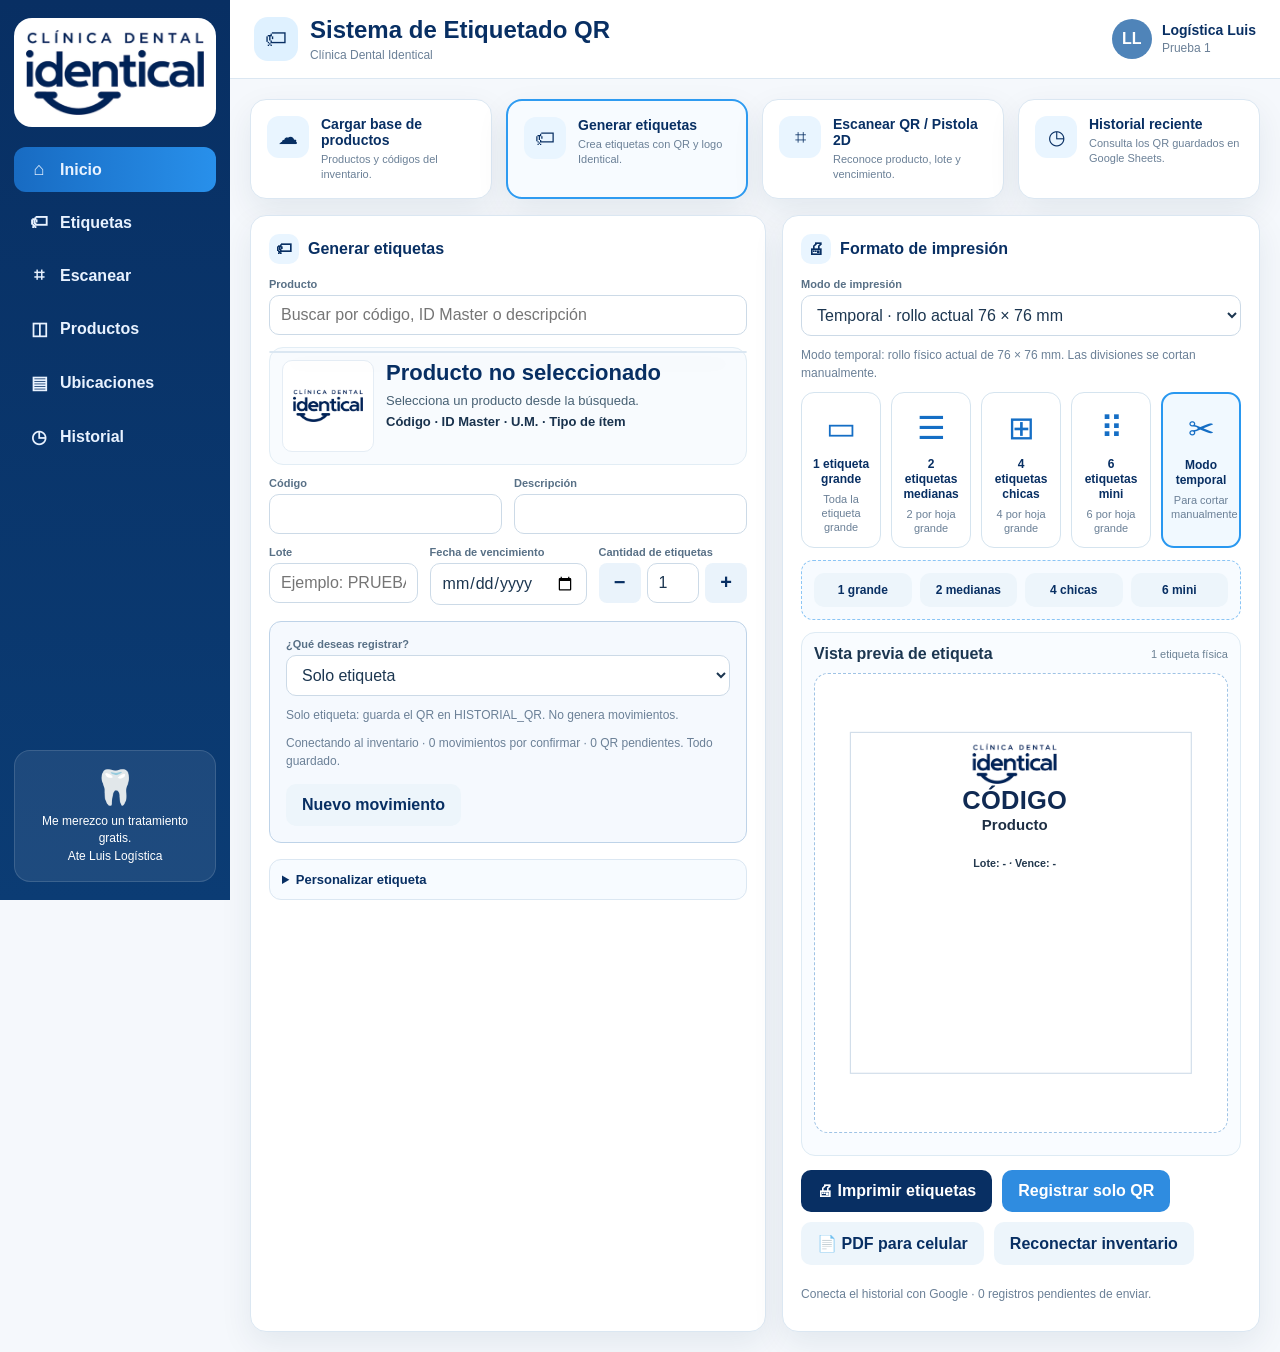
==== index.html @ 7197f7e7 "Corregir ubicaciones y revisar pendientes anteriores Ubicaciones permite 1, 2, 3, 4 o 5 divisiones h" ====
<!DOCTYPE html>
<html lang="es">
<head>
<meta charset="UTF-8">
<meta name="viewport" content="width=device-width, initial-scale=1.0">
<title>Identical | Sistema de Etiquetado QR</title>
<style>
.editor{margin-top:18px}.editor summary{font-size:14px}.editor .toggle{display:flex;align-items:center;gap:8px;margin:14px 0}.editor input[type=checkbox]{width:auto;flex:none}.field-row{padding:12px 0;border-bottom:1px solid #dae5ef}.field-row .field-name{display:flex;align-items:center;gap:8px;font-size:13px;font-weight:700}.field-row .config-fields{grid-template-columns:repeat(2,minmax(0,1fr));margin-top:8px}.field-row .field-buttons{display:flex;gap:8px;align-items:center;margin-top:8px}.field-row .btn{padding:8px 12px}.editor .template-row{display:grid;grid-template-columns:1fr 1fr;gap:8px;margin-top:12px}.editor-note{font-size:12px;line-height:1.5;color:var(--muted);margin:10px 0}.location-controls .config-fields{grid-template-columns:repeat(2,minmax(0,1fr))}.location-preview{overflow:auto;max-height:740px;display:flex;flex-direction:column;gap:18px;align-items:center;padding:16px;background:#f7fbff;border:1px dashed #a8cbe7;border-radius:12px}.location-frame{flex:none;position:relative}.location-frame>.location-sheet{position:absolute;transform-origin:top left;top:0;left:0}.location-total{font-size:13px;color:var(--navy);line-height:1.5}.location-nav{margin-bottom:14px}
@media(max-width:860px){.mobile-bottom{grid-template-columns:repeat(5,minmax(0,1fr))}.mobile-bottom button{font-size:11px;padding-left:2px;padding-right:2px}.location-preview{max-height:640px;padding:8px}.editor .template-row{grid-template-columns:1fr}.field-row .field-buttons{flex-wrap:wrap}}

</style>


<script>var QRCode;!function(){function a(a){this.mode=c.MODE_8BIT_BYTE,this.data=a,this.parsedData=[];for(var b=[],d=0,e=this.data.length;e>d;d++){var f=this.data.charCodeAt(d);f>65536?(b[0]=240|(1835008&f)>>>18,b[1]=128|(258048&f)>>>12,b[2]=128|(4032&f)>>>6,b[3]=128|63&f):f>2048?(b[0]=224|(61440&f)>>>12,b[1]=128|(4032&f)>>>6,b[2]=128|63&f):f>128?(b[0]=192|(1984&f)>>>6,b[1]=128|63&f):b[0]=f,this.parsedData=this.parsedData.concat(b)}this.parsedData.length!=this.data.length&&(this.parsedData.unshift(191),this.parsedData.unshift(187),this.parsedData.unshift(239))}function b(a,b){this.typeNumber=a,this.errorCorrectLevel=b,this.modules=null,this.moduleCount=0,this.dataCache=null,this.dataList=[]}function i(a,b){if(void 0==a.length)throw new Error(a.length+"/"+b);for(var c=0;c<a.length&&0==a[c];)c++;this.num=new Array(a.length-c+b);for(var d=0;d<a.length-c;d++)this.num[d]=a[d+c]}function j(a,b){this.totalCount=a,this.dataCount=b}function k(){this.buffer=[],this.length=0}function m(){return"undefined"!=typeof CanvasRenderingContext2D}function n(){var a=!1,b=navigator.userAgent;return/android/i.test(b)&&(a=!0,aMat=b.toString().match(/android ([0-9]\.[0-9])/i),aMat&&aMat[1]&&(a=parseFloat(aMat[1]))),a}function r(a,b){for(var c=1,e=s(a),f=0,g=l.length;g>=f;f++){var h=0;switch(b){case d.L:h=l[f][0];break;case d.M:h=l[f][1];break;case d.Q:h=l[f][2];break;case d.H:h=l[f][3]}if(h>=e)break;c++}if(c>l.length)throw new Error("Too long data");return c}function s(a){var b=encodeURI(a).toString().replace(/\%[0-9a-fA-F]{2}/g,"a");return b.length+(b.length!=a?3:0)}a.prototype={getLength:function(){return this.parsedData.length},write:function(a){for(var b=0,c=this.parsedData.length;c>b;b++)a.put(this.parsedData[b],8)}},b.prototype={addData:function(b){var c=new a(b);this.dataList.push(c),this.dataCache=null},isDark:function(a,b){if(0>a||this.moduleCount<=a||0>b||this.moduleCount<=b)throw new Error(a+","+b);return this.modules[a][b]},getModuleCount:function(){return this.moduleCount},make:function(){this.makeImpl(!1,this.getBestMaskPattern())},makeImpl:function(a,c){this.moduleCount=4*this.typeNumber+17,this.modules=new Array(this.moduleCount);for(var d=0;d<this.moduleCount;d++){this.modules[d]=new Array(this.moduleCount);for(var e=0;e<this.moduleCount;e++)this.modules[d][e]=null}this.setupPositionProbePattern(0,0),this.setupPositionProbePattern(this.moduleCount-7,0),this.setupPositionProbePattern(0,this.moduleCount-7),this.setupPositionAdjustPattern(),this.setupTimingPattern(),this.setupTypeInfo(a,c),this.typeNumber>=7&&this.setupTypeNumber(a),null==this.dataCache&&(this.dataCache=b.createData(this.typeNumber,this.errorCorrectLevel,this.dataList)),this.mapData(this.dataCache,c)},setupPositionProbePattern:function(a,b){for(var c=-1;7>=c;c++)if(!(-1>=a+c||this.moduleCount<=a+c))for(var d=-1;7>=d;d++)-1>=b+d||this.moduleCount<=b+d||(this.modules[a+c][b+d]=c>=0&&6>=c&&(0==d||6==d)||d>=0&&6>=d&&(0==c||6==c)||c>=2&&4>=c&&d>=2&&4>=d?!0:!1)},getBestMaskPattern:function(){for(var a=0,b=0,c=0;8>c;c++){this.makeImpl(!0,c);var d=f.getLostPoint(this);(0==c||a>d)&&(a=d,b=c)}return b},createMovieClip:function(a,b,c){var d=a.createEmptyMovieClip(b,c),e=1;this.make();for(var f=0;f<this.modules.length;f++)for(var g=f*e,h=0;h<this.modules[f].length;h++){var i=h*e,j=this.modules[f][h];j&&(d.beginFill(0,100),d.moveTo(i,g),d.lineTo(i+e,g),d.lineTo(i+e,g+e),d.lineTo(i,g+e),d.endFill())}return d},setupTimingPattern:function(){for(var a=8;a<this.moduleCount-8;a++)null==this.modules[a][6]&&(this.modules[a][6]=0==a%2);for(var b=8;b<this.moduleCount-8;b++)null==this.modules[6][b]&&(this.modules[6][b]=0==b%2)},setupPositionAdjustPattern:function(){for(var a=f.getPatternPosition(this.typeNumber),b=0;b<a.length;b++)for(var c=0;c<a.length;c++){var d=a[b],e=a[c];if(null==this.modules[d][e])for(var g=-2;2>=g;g++)for(var h=-2;2>=h;h++)this.modules[d+g][e+h]=-2==g||2==g||-2==h||2==h||0==g&&0==h?!0:!1}},setupTypeNumber:function(a){for(var b=f.getBCHTypeNumber(this.typeNumber),c=0;18>c;c++){var d=!a&&1==(1&b>>c);this.modules[Math.floor(c/3)][c%3+this.moduleCount-8-3]=d}for(var c=0;18>c;c++){var d=!a&&1==(1&b>>c);this.modules[c%3+this.moduleCount-8-3][Math.floor(c/3)]=d}},setupTypeInfo:function(a,b){for(var c=this.errorCorrectLevel<<3|b,d=f.getBCHTypeInfo(c),e=0;15>e;e++){var g=!a&&1==(1&d>>e);6>e?this.modules[e][8]=g:8>e?this.modules[e+1][8]=g:this.modules[this.moduleCount-15+e][8]=g}for(var e=0;15>e;e++){var g=!a&&1==(1&d>>e);8>e?this.modules[8][this.moduleCount-e-1]=g:9>e?this.modules[8][15-e-1+1]=g:this.modules[8][15-e-1]=g}this.modules[this.moduleCount-8][8]=!a},mapData:function(a,b){for(var c=-1,d=this.moduleCount-1,e=7,g=0,h=this.moduleCount-1;h>0;h-=2)for(6==h&&h--;;){for(var i=0;2>i;i++)if(null==this.modules[d][h-i]){var j=!1;g<a.length&&(j=1==(1&a[g]>>>e));var k=f.getMask(b,d,h-i);k&&(j=!j),this.modules[d][h-i]=j,e--,-1==e&&(g++,e=7)}if(d+=c,0>d||this.moduleCount<=d){d-=c,c=-c;break}}}},b.PAD0=236,b.PAD1=17,b.createData=function(a,c,d){for(var e=j.getRSBlocks(a,c),g=new k,h=0;h<d.length;h++){var i=d[h];g.put(i.mode,4),g.put(i.getLength(),f.getLengthInBits(i.mode,a)),i.write(g)}for(var l=0,h=0;h<e.length;h++)l+=e[h].dataCount;if(g.getLengthInBits()>8*l)throw new Error("code length overflow. ("+g.getLengthInBits()+">"+8*l+")");for(g.getLengthInBits()+4<=8*l&&g.put(0,4);0!=g.getLengthInBits()%8;)g.putBit(!1);for(;;){if(g.getLengthInBits()>=8*l)break;if(g.put(b.PAD0,8),g.getLengthInBits()>=8*l)break;g.put(b.PAD1,8)}return b.createBytes(g,e)},b.createBytes=function(a,b){for(var c=0,d=0,e=0,g=new Array(b.length),h=new Array(b.length),j=0;j<b.length;j++){var k=b[j].dataCount,l=b[j].totalCount-k;d=Math.max(d,k),e=Math.max(e,l),g[j]=new Array(k);for(var m=0;m<g[j].length;m++)g[j][m]=255&a.buffer[m+c];c+=k;var n=f.getErrorCorrectPolynomial(l),o=new i(g[j],n.getLength()-1),p=o.mod(n);h[j]=new Array(n.getLength()-1);for(var m=0;m<h[j].length;m++){var q=m+p.getLength()-h[j].length;h[j][m]=q>=0?p.get(q):0}}for(var r=0,m=0;m<b.length;m++)r+=b[m].totalCount;for(var s=new Array(r),t=0,m=0;d>m;m++)for(var j=0;j<b.length;j++)m<g[j].length&&(s[t++]=g[j][m]);for(var m=0;e>m;m++)for(var j=0;j<b.length;j++)m<h[j].length&&(s[t++]=h[j][m]);return s};for(var c={MODE_NUMBER:1,MODE_ALPHA_NUM:2,MODE_8BIT_BYTE:4,MODE_KANJI:8},d={L:1,M:0,Q:3,H:2},e={PATTERN000:0,PATTERN001:1,PATTERN010:2,PATTERN011:3,PATTERN100:4,PATTERN101:5,PATTERN110:6,PATTERN111:7},f={PATTERN_POSITION_TABLE:[[],[6,18],[6,22],[6,26],[6,30],[6,34],[6,22,38],[6,24,42],[6,26,46],[6,28,50],[6,30,54],[6,32,58],[6,34,62],[6,26,46,66],[6,26,48,70],[6,26,50,74],[6,30,54,78],[6,30,56,82],[6,30,58,86],[6,34,62,90],[6,28,50,72,94],[6,26,50,74,98],[6,30,54,78,102],[6,28,54,80,106],[6,32,58,84,110],[6,30,58,86,114],[6,34,62,90,118],[6,26,50,74,98,122],[6,30,54,78,102,126],[6,26,52,78,104,130],[6,30,56,82,108,134],[6,34,60,86,112,138],[6,30,58,86,114,142],[6,34,62,90,118,146],[6,30,54,78,102,126,150],[6,24,50,76,102,128,154],[6,28,54,80,106,132,158],[6,32,58,84,110,136,162],[6,26,54,82,110,138,166],[6,30,58,86,114,142,170]],G15:1335,G18:7973,G15_MASK:21522,getBCHTypeInfo:function(a){for(var b=a<<10;f.getBCHDigit(b)-f.getBCHDigit(f.G15)>=0;)b^=f.G15<<f.getBCHDigit(b)-f.getBCHDigit(f.G15);return(a<<10|b)^f.G15_MASK},getBCHTypeNumber:function(a){for(var b=a<<12;f.getBCHDigit(b)-f.getBCHDigit(f.G18)>=0;)b^=f.G18<<f.getBCHDigit(b)-f.getBCHDigit(f.G18);return a<<12|b},getBCHDigit:function(a){for(var b=0;0!=a;)b++,a>>>=1;return b},getPatternPosition:function(a){return f.PATTERN_POSITION_TABLE[a-1]},getMask:function(a,b,c){switch(a){case e.PATTERN000:return 0==(b+c)%2;case e.PATTERN001:return 0==b%2;case e.PATTERN010:return 0==c%3;case e.PATTERN011:return 0==(b+c)%3;case e.PATTERN100:return 0==(Math.floor(b/2)+Math.floor(c/3))%2;case e.PATTERN101:return 0==b*c%2+b*c%3;case e.PATTERN110:return 0==(b*c%2+b*c%3)%2;case e.PATTERN111:return 0==(b*c%3+(b+c)%2)%2;default:throw new Error("bad maskPattern:"+a)}},getErrorCorrectPolynomial:function(a){for(var b=new i([1],0),c=0;a>c;c++)b=b.multiply(new i([1,g.gexp(c)],0));return b},getLengthInBits:function(a,b){if(b>=1&&10>b)switch(a){case c.MODE_NUMBER:return 10;case c.MODE_ALPHA_NUM:return 9;case c.MODE_8BIT_BYTE:return 8;case c.MODE_KANJI:return 8;default:throw new Error("mode:"+a)}else if(27>b)switch(a){case c.MODE_NUMBER:return 12;case c.MODE_ALPHA_NUM:return 11;case c.MODE_8BIT_BYTE:return 16;case c.MODE_KANJI:return 10;default:throw new Error("mode:"+a)}else{if(!(41>b))throw new Error("type:"+b);switch(a){case c.MODE_NUMBER:return 14;case c.MODE_ALPHA_NUM:return 13;case c.MODE_8BIT_BYTE:return 16;case c.MODE_KANJI:return 12;default:throw new Error("mode:"+a)}}},getLostPoint:function(a){for(var b=a.getModuleCount(),c=0,d=0;b>d;d++)for(var e=0;b>e;e++){for(var f=0,g=a.isDark(d,e),h=-1;1>=h;h++)if(!(0>d+h||d+h>=b))for(var i=-1;1>=i;i++)0>e+i||e+i>=b||(0!=h||0!=i)&&g==a.isDark(d+h,e+i)&&f++;f>5&&(c+=3+f-5)}for(var d=0;b-1>d;d++)for(var e=0;b-1>e;e++){var j=0;a.isDark(d,e)&&j++,a.isDark(d+1,e)&&j++,a.isDark(d,e+1)&&j++,a.isDark(d+1,e+1)&&j++,(0==j||4==j)&&(c+=3)}for(var d=0;b>d;d++)for(var e=0;b-6>e;e++)a.isDark(d,e)&&!a.isDark(d,e+1)&&a.isDark(d,e+2)&&a.isDark(d,e+3)&&a.isDark(d,e+4)&&!a.isDark(d,e+5)&&a.isDark(d,e+6)&&(c+=40);for(var e=0;b>e;e++)for(var d=0;b-6>d;d++)a.isDark(d,e)&&!a.isDark(d+1,e)&&a.isDark(d+2,e)&&a.isDark(d+3,e)&&a.isDark(d+4,e)&&!a.isDark(d+5,e)&&a.isDark(d+6,e)&&(c+=40);for(var k=0,e=0;b>e;e++)for(var d=0;b>d;d++)a.isDark(d,e)&&k++;var l=Math.abs(100*k/b/b-50)/5;return c+=10*l}},g={glog:function(a){if(1>a)throw new Error("glog("+a+")");return g.LOG_TABLE[a]},gexp:function(a){for(;0>a;)a+=255;for(;a>=256;)a-=255;return g.EXP_TABLE[a]},EXP_TABLE:new Array(256),LOG_TABLE:new Array(256)},h=0;8>h;h++)g.EXP_TABLE[h]=1<<h;for(var h=8;256>h;h++)g.EXP_TABLE[h]=g.EXP_TABLE[h-4]^g.EXP_TABLE[h-5]^g.EXP_TABLE[h-6]^g.EXP_TABLE[h-8];for(var h=0;255>h;h++)g.LOG_TABLE[g.EXP_TABLE[h]]=h;i.prototype={get:function(a){return this.num[a]},getLength:function(){return this.num.length},multiply:function(a){for(var b=new Array(this.getLength()+a.getLength()-1),c=0;c<this.getLength();c++)for(var d=0;d<a.getLength();d++)b[c+d]^=g.gexp(g.glog(this.get(c))+g.glog(a.get(d)));return new i(b,0)},mod:function(a){if(this.getLength()-a.getLength()<0)return this;for(var b=g.glog(this.get(0))-g.glog(a.get(0)),c=new Array(this.getLength()),d=0;d<this.getLength();d++)c[d]=this.get(d);for(var d=0;d<a.getLength();d++)c[d]^=g.gexp(g.glog(a.get(d))+b);return new i(c,0).mod(a)}},j.RS_BLOCK_TABLE=[[1,26,19],[1,26,16],[1,26,13],[1,26,9],[1,44,34],[1,44,28],[1,44,22],[1,44,16],[1,70,55],[1,70,44],[2,35,17],[2,35,13],[1,100,80],[2,50,32],[2,50,24],[4,25,9],[1,134,108],[2,67,43],[2,33,15,2,34,16],[2,33,11,2,34,12],[2,86,68],[4,43,27],[4,43,19],[4,43,15],[2,98,78],[4,49,31],[2,32,14,4,33,15],[4,39,13,1,40,14],[2,121,97],[2,60,38,2,61,39],[4,40,18,2,41,19],[4,40,14,2,41,15],[2,146,116],[3,58,36,2,59,37],[4,36,16,4,37,17],[4,36,12,4,37,13],[2,86,68,2,87,69],[4,69,43,1,70,44],[6,43,19,2,44,20],[6,43,15,2,44,16],[4,101,81],[1,80,50,4,81,51],[4,50,22,4,51,23],[3,36,12,8,37,13],[2,116,92,2,117,93],[6,58,36,2,59,37],[4,46,20,6,47,21],[7,42,14,4,43,15],[4,133,107],[8,59,37,1,60,38],[8,44,20,4,45,21],[12,33,11,4,34,12],[3,145,115,1,146,116],[4,64,40,5,65,41],[11,36,16,5,37,17],[11,36,12,5,37,13],[5,109,87,1,110,88],[5,65,41,5,66,42],[5,54,24,7,55,25],[11,36,12],[5,122,98,1,123,99],[7,73,45,3,74,46],[15,43,19,2,44,20],[3,45,15,13,46,16],[1,135,107,5,136,108],[10,74,46,1,75,47],[1,50,22,15,51,23],[2,42,14,17,43,15],[5,150,120,1,151,121],[9,69,43,4,70,44],[17,50,22,1,51,23],[2,42,14,19,43,15],[3,141,113,4,142,114],[3,70,44,11,71,45],[17,47,21,4,48,22],[9,39,13,16,40,14],[3,135,107,5,136,108],[3,67,41,13,68,42],[15,54,24,5,55,25],[15,43,15,10,44,16],[4,144,116,4,145,117],[17,68,42],[17,50,22,6,51,23],[19,46,16,6,47,17],[2,139,111,7,140,112],[17,74,46],[7,54,24,16,55,25],[34,37,13],[4,151,121,5,152,122],[4,75,47,14,76,48],[11,54,24,14,55,25],[16,45,15,14,46,16],[6,147,117,4,148,118],[6,73,45,14,74,46],[11,54,24,16,55,25],[30,46,16,2,47,17],[8,132,106,4,133,107],[8,75,47,13,76,48],[7,54,24,22,55,25],[22,45,15,13,46,16],[10,142,114,2,143,115],[19,74,46,4,75,47],[28,50,22,6,51,23],[33,46,16,4,47,17],[8,152,122,4,153,123],[22,73,45,3,74,46],[8,53,23,26,54,24],[12,45,15,28,46,16],[3,147,117,10,148,118],[3,73,45,23,74,46],[4,54,24,31,55,25],[11,45,15,31,46,16],[7,146,116,7,147,117],[21,73,45,7,74,46],[1,53,23,37,54,24],[19,45,15,26,46,16],[5,145,115,10,146,116],[19,75,47,10,76,48],[15,54,24,25,55,25],[23,45,15,25,46,16],[13,145,115,3,146,116],[2,74,46,29,75,47],[42,54,24,1,55,25],[23,45,15,28,46,16],[17,145,115],[10,74,46,23,75,47],[10,54,24,35,55,25],[19,45,15,35,46,16],[17,145,115,1,146,116],[14,74,46,21,75,47],[29,54,24,19,55,25],[11,45,15,46,46,16],[13,145,115,6,146,116],[14,74,46,23,75,47],[44,54,24,7,55,25],[59,46,16,1,47,17],[12,151,121,7,152,122],[12,75,47,26,76,48],[39,54,24,14,55,25],[22,45,15,41,46,16],[6,151,121,14,152,122],[6,75,47,34,76,48],[46,54,24,10,55,25],[2,45,15,64,46,16],[17,152,122,4,153,123],[29,74,46,14,75,47],[49,54,24,10,55,25],[24,45,15,46,46,16],[4,152,122,18,153,123],[13,74,46,32,75,47],[48,54,24,14,55,25],[42,45,15,32,46,16],[20,147,117,4,148,118],[40,75,47,7,76,48],[43,54,24,22,55,25],[10,45,15,67,46,16],[19,148,118,6,149,119],[18,75,47,31,76,48],[34,54,24,34,55,25],[20,45,15,61,46,16]],j.getRSBlocks=function(a,b){var c=j.getRsBlockTable(a,b);if(void 0==c)throw new Error("bad rs block @ typeNumber:"+a+"/errorCorrectLevel:"+b);for(var d=c.length/3,e=[],f=0;d>f;f++)for(var g=c[3*f+0],h=c[3*f+1],i=c[3*f+2],k=0;g>k;k++)e.push(new j(h,i));return e},j.getRsBlockTable=function(a,b){switch(b){case d.L:return j.RS_BLOCK_TABLE[4*(a-1)+0];case d.M:return j.RS_BLOCK_TABLE[4*(a-1)+1];case d.Q:return j.RS_BLOCK_TABLE[4*(a-1)+2];case d.H:return j.RS_BLOCK_TABLE[4*(a-1)+3];default:return void 0}},k.prototype={get:function(a){var b=Math.floor(a/8);return 1==(1&this.buffer[b]>>>7-a%8)},put:function(a,b){for(var c=0;b>c;c++)this.putBit(1==(1&a>>>b-c-1))},getLengthInBits:function(){return this.length},putBit:function(a){var b=Math.floor(this.length/8);this.buffer.length<=b&&this.buffer.push(0),a&&(this.buffer[b]|=128>>>this.length%8),this.length++}};var l=[[17,14,11,7],[32,26,20,14],[53,42,32,24],[78,62,46,34],[106,84,60,44],[134,106,74,58],[154,122,86,64],[192,152,108,84],[230,180,130,98],[271,213,151,119],[321,251,177,137],[367,287,203,155],[425,331,241,177],[458,362,258,194],[520,412,292,220],[586,450,322,250],[644,504,364,280],[718,560,394,310],[792,624,442,338],[858,666,482,382],[929,711,509,403],[1003,779,565,439],[1091,857,611,461],[1171,911,661,511],[1273,997,715,535],[1367,1059,751,593],[1465,1125,805,625],[1528,1190,868,658],[1628,1264,908,698],[1732,1370,982,742],[1840,1452,1030,790],[1952,1538,1112,842],[2068,1628,1168,898],[2188,1722,1228,958],[2303,1809,1283,983],[2431,1911,1351,1051],[2563,1989,1423,1093],[2699,2099,1499,1139],[2809,2213,1579,1219],[2953,2331,1663,1273]],o=function(){var a=function(a,b){this._el=a,this._htOption=b};return a.prototype.draw=function(a){function g(a,b){var c=document.createElementNS("http://www.w3.org/2000/svg",a);for(var d in b)b.hasOwnProperty(d)&&c.setAttribute(d,b[d]);return c}var b=this._htOption,c=this._el,d=a.getModuleCount();Math.floor(b.width/d),Math.floor(b.height/d),this.clear();var h=g("svg",{viewBox:"0 0 "+String(d)+" "+String(d),width:"100%",height:"100%",fill:b.colorLight});h.setAttributeNS("http://www.w3.org/2000/xmlns/","xmlns:xlink","http://www.w3.org/1999/xlink"),c.appendChild(h),h.appendChild(g("rect",{fill:b.colorDark,width:"1",height:"1",id:"template"}));for(var i=0;d>i;i++)for(var j=0;d>j;j++)if(a.isDark(i,j)){var k=g("use",{x:String(i),y:String(j)});k.setAttributeNS("http://www.w3.org/1999/xlink","href","#template"),h.appendChild(k)}},a.prototype.clear=function(){for(;this._el.hasChildNodes();)this._el.removeChild(this._el.lastChild)},a}(),p="svg"===document.documentElement.tagName.toLowerCase(),q=p?o:m()?function(){function a(){this._elImage.src=this._elCanvas.toDataURL("image/png"),this._elImage.style.display="block",this._elCanvas.style.display="none"}function d(a,b){var c=this;if(c._fFail=b,c._fSuccess=a,null===c._bSupportDataURI){var d=document.createElement("img"),e=function(){c._bSupportDataURI=!1,c._fFail&&_fFail.call(c)},f=function(){c._bSupportDataURI=!0,c._fSuccess&&c._fSuccess.call(c)};return d.onabort=e,d.onerror=e,d.onload=f,d.src="[data-uri]",void 0}c._bSupportDataURI===!0&&c._fSuccess?c._fSuccess.call(c):c._bSupportDataURI===!1&&c._fFail&&c._fFail.call(c)}if(this._android&&this._android<=2.1){var b=1/window.devicePixelRatio,c=CanvasRenderingContext2D.prototype.drawImage;CanvasRenderingContext2D.prototype.drawImage=function(a,d,e,f,g,h,i,j){if("nodeName"in a&&/img/i.test(a.nodeName))for(var l=arguments.length-1;l>=1;l--)arguments[l]=arguments[l]*b;else"undefined"==typeof j&&(arguments[1]*=b,arguments[2]*=b,arguments[3]*=b,arguments[4]*=b);c.apply(this,arguments)}}var e=function(a,b){this._bIsPainted=!1,this._android=n(),this._htOption=b,this._elCanvas=document.createElement("canvas"),this._elCanvas.width=b.width,this._elCanvas.height=b.height,a.appendChild(this._elCanvas),this._el=a,this._oContext=this._elCanvas.getContext("2d"),this._bIsPainted=!1,this._elImage=document.createElement("img"),this._elImage.style.display="none",this._el.appendChild(this._elImage),this._bSupportDataURI=null};return e.prototype.draw=function(a){var b=this._elImage,c=this._oContext,d=this._htOption,e=a.getModuleCount(),f=d.width/e,g=d.height/e,h=Math.round(f),i=Math.round(g);b.style.display="none",this.clear();for(var j=0;e>j;j++)for(var k=0;e>k;k++){var l=a.isDark(j,k),m=k*f,n=j*g;c.strokeStyle=l?d.colorDark:d.colorLight,c.lineWidth=1,c.fillStyle=l?d.colorDark:d.colorLight,c.fillRect(m,n,f,g),c.strokeRect(Math.floor(m)+.5,Math.floor(n)+.5,h,i),c.strokeRect(Math.ceil(m)-.5,Math.ceil(n)-.5,h,i)}this._bIsPainted=!0},e.prototype.makeImage=function(){this._bIsPainted&&d.call(this,a)},e.prototype.isPainted=function(){return this._bIsPainted},e.prototype.clear=function(){this._oContext.clearRect(0,0,this._elCanvas.width,this._elCanvas.height),this._bIsPainted=!1},e.prototype.round=function(a){return a?Math.floor(1e3*a)/1e3:a},e}():function(){var a=function(a,b){this._el=a,this._htOption=b};return a.prototype.draw=function(a){for(var b=this._htOption,c=this._el,d=a.getModuleCount(),e=Math.floor(b.width/d),f=Math.floor(b.height/d),g=['<table style="border:0;border-collapse:collapse;">'],h=0;d>h;h++){g.push("<tr>");for(var i=0;d>i;i++)g.push('<td style="border:0;border-collapse:collapse;padding:0;margin:0;width:'+e+"px;height:"+f+"px;background-color:"+(a.isDark(h,i)?b.colorDark:b.colorLight)+';"></td>');g.push("</tr>")}g.push("</table>"),c.innerHTML=g.join("");var j=c.childNodes[0],k=(b.width-j.offsetWidth)/2,l=(b.height-j.offsetHeight)/2;k>0&&l>0&&(j.style.margin=l+"px "+k+"px")},a.prototype.clear=function(){this._el.innerHTML=""},a}();QRCode=function(a,b){if(this._htOption={width:256,height:256,typeNumber:4,colorDark:"#000000",colorLight:"#ffffff",correctLevel:d.H},"string"==typeof b&&(b={text:b}),b)for(var c in b)this._htOption[c]=b[c];"string"==typeof a&&(a=document.getElementById(a)),this._android=n(),this._el=a,this._oQRCode=null,this._oDrawing=new q(this._el,this._htOption),this._htOption.text&&this.makeCode(this._htOption.text)},QRCode.prototype.makeCode=function(a){this._oQRCode=new b(r(a,this._htOption.correctLevel),this._htOption.correctLevel),this._oQRCode.addData(a),this._oQRCode.make(),this._el.title=a,this._oDrawing.draw(this._oQRCode),this.makeImage()},QRCode.prototype.makeImage=function(){"function"==typeof this._oDrawing.makeImage&&(!this._android||this._android>=3)&&this._oDrawing.makeImage()},QRCode.prototype.clear=function(){this._oDrawing.clear()},QRCode.CorrectLevel=d}();</script>
<script>var __Html5QrcodeLibrary__;(()=>{var t={449:function(t,e,r){!function(t){"use strict";function e(t){return null==t}var n=Object.setPrototypeOf||{__proto__:[]}instanceof Array&&function(t,e){t.__proto__=e}||function(t,e){for(var r in e)e.hasOwnProperty(r)&&(t[r]=e[r])};var i,o=function(t){function e(e){var r,n,i,o=this.constructor,s=t.call(this,e)||this;return Object.defineProperty(s,"name",{value:o.name,enumerable:!1}),r=s,n=o.prototype,(i=Object.setPrototypeOf)?i(r,n):r.__proto__=n,function(t,e){void 0===e&&(e=t.constructor);var r=Error.captureStackTrace;r&&r(t,e)}(s),s}return function(t,e){function r(){this.constructor=t}n(t,e),t.prototype=null===e?Object.create(e):(r.prototype=e.prototype,new r)}(e,t),e}(Error);class s extends o{constructor(t=undefined){super(t),this.message=t}getKind(){return this.constructor.kind}}s.kind="Exception";class a extends s{}a.kind="ArgumentException";class c extends s{}c.kind="IllegalArgumentException";class l{constructor(t){if(this.binarizer=t,null===t)throw new c("Binarizer must be non-null.")}getWidth(){return this.binarizer.getWidth()}getHeight(){return this.binarizer.getHeight()}getBlackRow(t,e){return this.binarizer.getBlackRow(t,e)}getBlackMatrix(){return null!==this.matrix&&void 0!==this.matrix||(this.matrix=this.binarizer.getBlackMatrix()),this.matrix}isCropSupported(){return this.binarizer.getLuminanceSource().isCropSupported()}crop(t,e,r,n){const i=this.binarizer.getLuminanceSource().crop(t,e,r,n);return new l(this.binarizer.createBinarizer(i))}isRotateSupported(){return this.binarizer.getLuminanceSource().isRotateSupported()}rotateCounterClockwise(){const t=this.binarizer.getLuminanceSource().rotateCounterClockwise();return new l(this.binarizer.createBinarizer(t))}rotateCounterClockwise45(){const t=this.binarizer.getLuminanceSource().rotateCounterClockwise45();return new l(this.binarizer.createBinarizer(t))}toString(){try{return this.getBlackMatrix().toString()}catch(t){return""}}}class h extends s{static getChecksumInstance(){return new h}}h.kind="ChecksumException";class u{constructor(t){this.source=t}getLuminanceSource(){return this.source}getWidth(){return this.source.getWidth()}getHeight(){return this.source.getHeight()}}class d{static arraycopy(t,e,r,n,i){for(;i--;)r[n++]=t[e++]}static currentTimeMillis(){return Date.now()}}class f extends s{}f.kind="IndexOutOfBoundsException";class g extends f{constructor(t=undefined,e=undefined){super(e),this.index=t,this.message=e}}g.kind="ArrayIndexOutOfBoundsException";class w{static fill(t,e){for(let r=0,n=t.length;r<n;r++)t[r]=e}static fillWithin(t,e,r,n){w.rangeCheck(t.length,e,r);for(let i=e;i<r;i++)t[i]=n}static rangeCheck(t,e,r){if(e>r)throw new c("fromIndex("+e+") > toIndex("+r+")");if(e<0)throw new g(e);if(r>t)throw new g(r)}static asList(...t){return t}static create(t,e,r){return Array.from({length:t}).map((t=>Array.from({length:e}).fill(r)))}static createInt32Array(t,e,r){return Array.from({length:t}).map((t=>Int32Array.from({length:e}).fill(r)))}static equals(t,e){if(!t)return!1;if(!e)return!1;if(!t.length)return!1;if(!e.length)return!1;if(t.length!==e.length)return!1;for(let r=0,n=t.length;r<n;r++)if(t[r]!==e[r])return!1;return!0}static hashCode(t){if(null===t)return 0;let e=1;for(const r of t)e=31*e+r;return e}static fillUint8Array(t,e){for(let r=0;r!==t.length;r++)t[r]=e}static copyOf(t,e){return t.slice(0,e)}static copyOfUint8Array(t,e){if(t.length<=e){const r=new Uint8Array(e);return r.set(t),r}return t.slice(0,e)}static copyOfRange(t,e,r){const n=r-e,i=new Int32Array(n);return d.arraycopy(t,e,i,0,n),i}static binarySearch(t,e,r){void 0===r&&(r=w.numberComparator);let n=0,i=t.length-1;for(;n<=i;){const o=i+n>>1,s=r(e,t[o]);if(s>0)n=o+1;else{if(!(s<0))return o;i=o-1}}return-n-1}static numberComparator(t,e){return t-e}}class m{static numberOfTrailingZeros(t){let e;if(0===t)return 32;let r=31;return e=t<<16,0!==e&&(r-=16,t=e),e=t<<8,0!==e&&(r-=8,t=e),e=t<<4,0!==e&&(r-=4,t=e),e=t<<2,0!==e&&(r-=2,t=e),r-(t<<1>>>31)}static numberOfLeadingZeros(t){if(0===t)return 32;let e=1;return t>>>16==0&&(e+=16,t<<=16),t>>>24==0&&(e+=8,t<<=8),t>>>28==0&&(e+=4,t<<=4),t>>>30==0&&(e+=2,t<<=2),e-=t>>>31,e}static toHexString(t){return t.toString(16)}static toBinaryString(t){return String(parseInt(String(t),2))}static bitCount(t){return t=(t=(858993459&(t-=t>>>1&1431655765))+(t>>>2&858993459))+(t>>>4)&252645135,63&(t+=t>>>8)+(t>>>16)}static truncDivision(t,e){return Math.trunc(t/e)}static parseInt(t,e=undefined){return parseInt(t,e)}}m.MIN_VALUE_32_BITS=-2147483648,m.MAX_VALUE=Number.MAX_SAFE_INTEGER;class p{constructor(t,e){void 0===t?(this.size=0,this.bits=new Int32Array(1)):(this.size=t,this.bits=null==e?p.makeArray(t):e)}getSize(){return this.size}getSizeInBytes(){return Math.floor((this.size+7)/8)}ensureCapacity(t){if(t>32*this.bits.length){const e=p.makeArray(t);d.arraycopy(this.bits,0,e,0,this.bits.length),this.bits=e}}get(t){return 0!=(this.bits[Math.floor(t/32)]&1<<(31&t))}set(t){this.bits[Math.floor(t/32)]|=1<<(31&t)}flip(t){this.bits[Math.floor(t/32)]^=1<<(31&t)}getNextSet(t){const e=this.size;if(t>=e)return e;const r=this.bits;let n=Math.floor(t/32),i=r[n];i&=~((1<<(31&t))-1);const o=r.length;for(;0===i;){if(++n===o)return e;i=r[n]}const s=32*n+m.numberOfTrailingZeros(i);return s>e?e:s}getNextUnset(t){const e=this.size;if(t>=e)return e;const r=this.bits;let n=Math.floor(t/32),i=~r[n];i&=~((1<<(31&t))-1);const o=r.length;for(;0===i;){if(++n===o)return e;i=~r[n]}const s=32*n+m.numberOfTrailingZeros(i);return s>e?e:s}setBulk(t,e){this.bits[Math.floor(t/32)]=e}setRange(t,e){if(e<t||t<0||e>this.size)throw new c;if(e===t)return;e--;const r=Math.floor(t/32),n=Math.floor(e/32),i=this.bits;for(let o=r;o<=n;o++){const s=(2<<(o<n?31:31&e))-(1<<(o>r?0:31&t));i[o]|=s}}clear(){const t=this.bits.length,e=this.bits;for(let r=0;r<t;r++)e[r]=0}isRange(t,e,r){if(e<t||t<0||e>this.size)throw new c;if(e===t)return!0;e--;const n=Math.floor(t/32),i=Math.floor(e/32),o=this.bits;for(let s=n;s<=i;s++){const a=(2<<(s<i?31:31&e))-(1<<(s>n?0:31&t))&4294967295;if((o[s]&a)!==(r?a:0))return!1}return!0}appendBit(t){this.ensureCapacity(this.size+1),t&&(this.bits[Math.floor(this.size/32)]|=1<<(31&this.size)),this.size++}appendBits(t,e){if(e<0||e>32)throw new c("Num bits must be between 0 and 32");this.ensureCapacity(this.size+e);for(let r=e;r>0;r--)this.appendBit(1==(t>>r-1&1))}appendBitArray(t){const e=t.size;this.ensureCapacity(this.size+e);for(let r=0;r<e;r++)this.appendBit(t.get(r))}xor(t){if(this.size!==t.size)throw new c("Sizes don't match");const e=this.bits;for(let r=0,n=e.length;r<n;r++)e[r]^=t.bits[r]}toBytes(t,e,r,n){for(let i=0;i<n;i++){let n=0;for(let e=0;e<8;e++)this.get(t)&&(n|=1<<7-e),t++;e[r+i]=n}}getBitArray(){return this.bits}reverse(){const t=new Int32Array(this.bits.length),e=Math.floor((this.size-1)/32),r=e+1,n=this.bits;for(let i=0;i<r;i++){let r=n[i];r=r>>1&1431655765|(1431655765&r)<<1,r=r>>2&858993459|(858993459&r)<<2,r=r>>4&252645135|(252645135&r)<<4,r=r>>8&16711935|(16711935&r)<<8,r=r>>16&65535|(65535&r)<<16,t[e-i]=r}if(this.size!==32*r){const e=32*r-this.size;let n=t[0]>>>e;for(let i=1;i<r;i++){const r=t[i];n|=r<<32-e,t[i-1]=n,n=r>>>e}t[r-1]=n}this.bits=t}static makeArray(t){return new Int32Array(Math.floor((t+31)/32))}equals(t){if(!(t instanceof p))return!1;const e=t;return this.size===e.size&&w.equals(this.bits,e.bits)}hashCode(){return 31*this.size+w.hashCode(this.bits)}toString(){let t="";for(let e=0,r=this.size;e<r;e++)0==(7&e)&&(t+=" "),t+=this.get(e)?"X":".";return t}clone(){return new p(this.size,this.bits.slice())}}!function(t){t[t.OTHER=0]="OTHER",t[t.PURE_BARCODE=1]="PURE_BARCODE",t[t.POSSIBLE_FORMATS=2]="POSSIBLE_FORMATS",t[t.TRY_HARDER=3]="TRY_HARDER",t[t.CHARACTER_SET=4]="CHARACTER_SET",t[t.ALLOWED_LENGTHS=5]="ALLOWED_LENGTHS",t[t.ASSUME_CODE_39_CHECK_DIGIT=6]="ASSUME_CODE_39_CHECK_DIGIT",t[t.ASSUME_GS1=7]="ASSUME_GS1",t[t.RETURN_CODABAR_START_END=8]="RETURN_CODABAR_START_END",t[t.NEED_RESULT_POINT_CALLBACK=9]="NEED_RESULT_POINT_CALLBACK",t[t.ALLOWED_EAN_EXTENSIONS=10]="ALLOWED_EAN_EXTENSIONS"}(i||(i={}));var A,C=i;class E extends s{static getFormatInstance(){return new E}}E.kind="FormatException",function(t){t[t.Cp437=0]="Cp437",t[t.ISO8859_1=1]="ISO8859_1",t[t.ISO8859_2=2]="ISO8859_2",t[t.ISO8859_3=3]="ISO8859_3",t[t.ISO8859_4=4]="ISO8859_4",t[t.ISO8859_5=5]="ISO8859_5",t[t.ISO8859_6=6]="ISO8859_6",t[t.ISO8859_7=7]="ISO8859_7",t[t.ISO8859_8=8]="ISO8859_8",t[t.ISO8859_9=9]="ISO8859_9",t[t.ISO8859_10=10]="ISO8859_10",t[t.ISO8859_11=11]="ISO8859_11",t[t.ISO8859_13=12]="ISO8859_13",t[t.ISO8859_14=13]="ISO8859_14",t[t.ISO8859_15=14]="ISO8859_15",t[t.ISO8859_16=15]="ISO8859_16",t[t.SJIS=16]="SJIS",t[t.Cp1250=17]="Cp1250",t[t.Cp1251=18]="Cp1251",t[t.Cp1252=19]="Cp1252",t[t.Cp1256=20]="Cp1256",t[t.UnicodeBigUnmarked=21]="UnicodeBigUnmarked",t[t.UTF8=22]="UTF8",t[t.ASCII=23]="ASCII",t[t.Big5=24]="Big5",t[t.GB18030=25]="GB18030",t[t.EUC_KR=26]="EUC_KR"}(A||(A={}));class I{constructor(t,e,r,...n){this.valueIdentifier=t,this.name=r,this.values="number"==typeof e?Int32Array.from([e]):e,this.otherEncodingNames=n,I.VALUE_IDENTIFIER_TO_ECI.set(t,this),I.NAME_TO_ECI.set(r,this);const i=this.values;for(let t=0,e=i.length;t!==e;t++){const e=i[t];I.VALUES_TO_ECI.set(e,this)}for(const t of n)I.NAME_TO_ECI.set(t,this)}getValueIdentifier(){return this.valueIdentifier}getName(){return this.name}getValue(){return this.values[0]}static getCharacterSetECIByValue(t){if(t<0||t>=900)throw new E("incorect value");const e=I.VALUES_TO_ECI.get(t);if(void 0===e)throw new E("incorect value");return e}static getCharacterSetECIByName(t){const e=I.NAME_TO_ECI.get(t);if(void 0===e)throw new E("incorect value");return e}equals(t){if(!(t instanceof I))return!1;const e=t;return this.getName()===e.getName()}}I.VALUE_IDENTIFIER_TO_ECI=new Map,I.VALUES_TO_ECI=new Map,I.NAME_TO_ECI=new Map,I.Cp437=new I(A.Cp437,Int32Array.from([0,2]),"Cp437"),I.ISO8859_1=new I(A.ISO8859_1,Int32Array.from([1,3]),"ISO-8859-1","ISO88591","ISO8859_1"),I.ISO8859_2=new I(A.ISO8859_2,4,"ISO-8859-2","ISO88592","ISO8859_2"),I.ISO8859_3=new I(A.ISO8859_3,5,"ISO-8859-3","ISO88593","ISO8859_3"),I.ISO8859_4=new I(A.ISO8859_4,6,"ISO-8859-4","ISO88594","ISO8859_4"),I.ISO8859_5=new I(A.ISO8859_5,7,"ISO-8859-5","ISO88595","ISO8859_5"),I.ISO8859_6=new I(A.ISO8859_6,8,"ISO-8859-6","ISO88596","ISO8859_6"),I.ISO8859_7=new I(A.ISO8859_7,9,"ISO-8859-7","ISO88597","ISO8859_7"),I.ISO8859_8=new I(A.ISO8859_8,10,"ISO-8859-8","ISO88598","ISO8859_8"),I.ISO8859_9=new I(A.ISO8859_9,11,"ISO-8859-9","ISO88599","ISO8859_9"),I.ISO8859_10=new I(A.ISO8859_10,12,"ISO-8859-10","ISO885910","ISO8859_10"),I.ISO8859_11=new I(A.ISO8859_11,13,"ISO-8859-11","ISO885911","ISO8859_11"),I.ISO8859_13=new I(A.ISO8859_13,15,"ISO-8859-13","ISO885913","ISO8859_13"),I.ISO8859_14=new I(A.ISO8859_14,16,"ISO-8859-14","ISO885914","ISO8859_14"),I.ISO8859_15=new I(A.ISO8859_15,17,"ISO-8859-15","ISO885915","ISO8859_15"),I.ISO8859_16=new I(A.ISO8859_16,18,"ISO-8859-16","ISO885916","ISO8859_16"),I.SJIS=new I(A.SJIS,20,"SJIS","Shift_JIS"),I.Cp1250=new I(A.Cp1250,21,"Cp1250","windows-1250"),I.Cp1251=new I(A.Cp1251,22,"Cp1251","windows-1251"),I.Cp1252=new I(A.Cp1252,23,"Cp1252","windows-1252"),I.Cp1256=new I(A.Cp1256,24,"Cp1256","windows-1256"),I.UnicodeBigUnmarked=new I(A.UnicodeBigUnmarked,25,"UnicodeBigUnmarked","UTF-16BE","UnicodeBig"),I.UTF8=new I(A.UTF8,26,"UTF8","UTF-8"),I.ASCII=new I(A.ASCII,Int32Array.from([27,170]),"ASCII","US-ASCII"),I.Big5=new I(A.Big5,28,"Big5"),I.GB18030=new I(A.GB18030,29,"GB18030","GB2312","EUC_CN","GBK"),I.EUC_KR=new I(A.EUC_KR,30,"EUC_KR","EUC-KR");class S extends s{}S.kind="UnsupportedOperationException";class _{static decode(t,e){const r=this.encodingName(e);return this.customDecoder?this.customDecoder(t,r):"undefined"==typeof TextDecoder||this.shouldDecodeOnFallback(r)?this.decodeFallback(t,r):new TextDecoder(r).decode(t)}static shouldDecodeOnFallback(t){return!_.isBrowser()&&"ISO-8859-1"===t}static encode(t,e){const r=this.encodingName(e);return this.customEncoder?this.customEncoder(t,r):"undefined"==typeof TextEncoder?this.encodeFallback(t):(new TextEncoder).encode(t)}static isBrowser(){return"undefined"!=typeof window&&"[object Window]"==={}.toString.call(window)}static encodingName(t){return"string"==typeof t?t:t.getName()}static encodingCharacterSet(t){return t instanceof I?t:I.getCharacterSetECIByName(t)}static decodeFallback(t,e){const r=this.encodingCharacterSet(e);if(_.isDecodeFallbackSupported(r)){let e="";for(let r=0,n=t.length;r<n;r++){let n=t[r].toString(16);n.length<2&&(n="0"+n),e+="%"+n}return decodeURIComponent(e)}if(r.equals(I.UnicodeBigUnmarked))return String.fromCharCode.apply(null,new Uint16Array(t.buffer));throw new S(`Encoding ${this.encodingName(e)} not supported by fallback.`)}static isDecodeFallbackSupported(t){return t.equals(I.UTF8)||t.equals(I.ISO8859_1)||t.equals(I.ASCII)}static encodeFallback(t){const e=btoa(unescape(encodeURIComponent(t))).split(""),r=[];for(let t=0;t<e.length;t++)r.push(e[t].charCodeAt(0));return new Uint8Array(r)}}class T{static castAsNonUtf8Char(t,e=null){const r=e?e.getName():this.ISO88591;return _.decode(new Uint8Array([t]),r)}static guessEncoding(t,e){if(null!=e&&void 0!==e.get(C.CHARACTER_SET))return e.get(C.CHARACTER_SET).toString();const r=t.length;let n=!0,i=!0,o=!0,s=0,a=0,c=0,l=0,h=0,u=0,d=0,f=0,g=0,w=0,m=0;const p=t.length>3&&239===t[0]&&187===t[1]&&191===t[2];for(let e=0;e<r&&(n||i||o);e++){const r=255&t[e];o&&(s>0?0==(128&r)?o=!1:s--:0!=(128&r)&&(0==(64&r)?o=!1:(s++,0==(32&r)?a++:(s++,0==(16&r)?c++:(s++,0==(8&r)?l++:o=!1))))),n&&(r>127&&r<160?n=!1:r>159&&(r<192||215===r||247===r)&&m++),i&&(h>0?r<64||127===r||r>252?i=!1:h--:128===r||160===r||r>239?i=!1:r>160&&r<224?(u++,f=0,d++,d>g&&(g=d)):r>127?(h++,d=0,f++,f>w&&(w=f)):(d=0,f=0))}return o&&s>0&&(o=!1),i&&h>0&&(i=!1),o&&(p||a+c+l>0)?T.UTF8:i&&(T.ASSUME_SHIFT_JIS||g>=3||w>=3)?T.SHIFT_JIS:n&&i?2===g&&2===u||10*m>=r?T.SHIFT_JIS:T.ISO88591:n?T.ISO88591:i?T.SHIFT_JIS:o?T.UTF8:T.PLATFORM_DEFAULT_ENCODING}static format(t,...e){let r=-1;return t.replace(/%(-)?(0?[0-9]+)?([.][0-9]+)?([#][0-9]+)?([scfpexd%])/g,(function(t,n,i,o,s,a){if("%%"===t)return"%";if(void 0===e[++r])return;t=o?parseInt(o.substr(1)):void 0;let c,l=s?parseInt(s.substr(1)):void 0;switch(a){case"s":c=e[r];break;case"c":c=e[r][0];break;case"f":c=parseFloat(e[r]).toFixed(t);break;case"p":c=parseFloat(e[r]).toPrecision(t);break;case"e":c=parseFloat(e[r]).toExponential(t);break;case"x":c=parseInt(e[r]).toString(l||16);break;case"d":c=parseFloat(parseInt(e[r],l||10).toPrecision(t)).toFixed(0)}c="object"==typeof c?JSON.stringify(c):(+c).toString(l);let h=parseInt(i),u=i&&i[0]+""=="0"?"0":" ";for(;c.length<h;)c=void 0!==n?c+u:u+c;return c}))}static getBytes(t,e){return _.encode(t,e)}static getCharCode(t,e=0){return t.charCodeAt(e)}static getCharAt(t){return String.fromCharCode(t)}}T.SHIFT_JIS=I.SJIS.getName(),T.GB2312="GB2312",T.ISO88591=I.ISO8859_1.getName(),T.EUC_JP="EUC_JP",T.UTF8=I.UTF8.getName(),T.PLATFORM_DEFAULT_ENCODING=T.UTF8,T.ASSUME_SHIFT_JIS=!1;class y{constructor(t=""){this.value=t}enableDecoding(t){return this.encoding=t,this}append(t){return"string"==typeof t?this.value+=t.toString():this.encoding?this.value+=T.castAsNonUtf8Char(t,this.encoding):this.value+=String.fromCharCode(t),this}appendChars(t,e,r){for(let n=e;e<e+r;n++)this.append(t[n]);return this}length(){return this.value.length}charAt(t){return this.value.charAt(t)}deleteCharAt(t){this.value=this.value.substr(0,t)+this.value.substring(t+1)}setCharAt(t,e){this.value=this.value.substr(0,t)+e+this.value.substr(t+1)}substring(t,e){return this.value.substring(t,e)}setLengthToZero(){this.value=""}toString(){return this.value}insert(t,e){this.value=this.value.substr(0,t)+e+this.value.substr(t+e.length)}}class N{constructor(t,e,r,n){if(this.width=t,this.height=e,this.rowSize=r,this.bits=n,null==e&&(e=t),this.height=e,t<1||e<1)throw new c("Both dimensions must be greater than 0");null==r&&(r=Math.floor((t+31)/32)),this.rowSize=r,null==n&&(this.bits=new Int32Array(this.rowSize*this.height))}static parseFromBooleanArray(t){const e=t.length,r=t[0].length,n=new N(r,e);for(let i=0;i<e;i++){const e=t[i];for(let t=0;t<r;t++)e[t]&&n.set(t,i)}return n}static parseFromString(t,e,r){if(null===t)throw new c("stringRepresentation cannot be null");const n=new Array(t.length);let i=0,o=0,s=-1,a=0,l=0;for(;l<t.length;)if("\n"===t.charAt(l)||"\r"===t.charAt(l)){if(i>o){if(-1===s)s=i-o;else if(i-o!==s)throw new c("row lengths do not match");o=i,a++}l++}else if(t.substring(l,l+e.length)===e)l+=e.length,n[i]=!0,i++;else{if(t.substring(l,l+r.length)!==r)throw new c("illegal character encountered: "+t.substring(l));l+=r.length,n[i]=!1,i++}if(i>o){if(-1===s)s=i-o;else if(i-o!==s)throw new c("row lengths do not match");a++}const h=new N(s,a);for(let t=0;t<i;t++)n[t]&&h.set(Math.floor(t%s),Math.floor(t/s));return h}get(t,e){const r=e*this.rowSize+Math.floor(t/32);return 0!=(this.bits[r]>>>(31&t)&1)}set(t,e){const r=e*this.rowSize+Math.floor(t/32);this.bits[r]|=1<<(31&t)&4294967295}unset(t,e){const r=e*this.rowSize+Math.floor(t/32);this.bits[r]&=~(1<<(31&t)&4294967295)}flip(t,e){const r=e*this.rowSize+Math.floor(t/32);this.bits[r]^=1<<(31&t)&4294967295}xor(t){if(this.width!==t.getWidth()||this.height!==t.getHeight()||this.rowSize!==t.getRowSize())throw new c("input matrix dimensions do not match");const e=new p(Math.floor(this.width/32)+1),r=this.rowSize,n=this.bits;for(let i=0,o=this.height;i<o;i++){const o=i*r,s=t.getRow(i,e).getBitArray();for(let t=0;t<r;t++)n[o+t]^=s[t]}}clear(){const t=this.bits,e=t.length;for(let r=0;r<e;r++)t[r]=0}setRegion(t,e,r,n){if(e<0||t<0)throw new c("Left and top must be nonnegative");if(n<1||r<1)throw new c("Height and width must be at least 1");const i=t+r,o=e+n;if(o>this.height||i>this.width)throw new c("The region must fit inside the matrix");const s=this.rowSize,a=this.bits;for(let r=e;r<o;r++){const e=r*s;for(let r=t;r<i;r++)a[e+Math.floor(r/32)]|=1<<(31&r)&4294967295}}getRow(t,e){null==e||e.getSize()<this.width?e=new p(this.width):e.clear();const r=this.rowSize,n=this.bits,i=t*r;for(let t=0;t<r;t++)e.setBulk(32*t,n[i+t]);return e}setRow(t,e){d.arraycopy(e.getBitArray(),0,this.bits,t*this.rowSize,this.rowSize)}rotate180(){const t=this.getWidth(),e=this.getHeight();let r=new p(t),n=new p(t);for(let t=0,i=Math.floor((e+1)/2);t<i;t++)r=this.getRow(t,r),n=this.getRow(e-1-t,n),r.reverse(),n.reverse(),this.setRow(t,n),this.setRow(e-1-t,r)}getEnclosingRectangle(){const t=this.width,e=this.height,r=this.rowSize,n=this.bits;let i=t,o=e,s=-1,a=-1;for(let t=0;t<e;t++)for(let e=0;e<r;e++){const c=n[t*r+e];if(0!==c){if(t<o&&(o=t),t>a&&(a=t),32*e<i){let t=0;for(;0==(c<<31-t&4294967295);)t++;32*e+t<i&&(i=32*e+t)}if(32*e+31>s){let t=31;for(;c>>>t==0;)t--;32*e+t>s&&(s=32*e+t)}}}return s<i||a<o?null:Int32Array.from([i,o,s-i+1,a-o+1])}getTopLeftOnBit(){const t=this.rowSize,e=this.bits;let r=0;for(;r<e.length&&0===e[r];)r++;if(r===e.length)return null;const n=r/t;let i=r%t*32;const o=e[r];let s=0;for(;0==(o<<31-s&4294967295);)s++;return i+=s,Int32Array.from([i,n])}getBottomRightOnBit(){const t=this.rowSize,e=this.bits;let r=e.length-1;for(;r>=0&&0===e[r];)r--;if(r<0)return null;const n=Math.floor(r/t);let i=32*Math.floor(r%t);const o=e[r];let s=31;for(;o>>>s==0;)s--;return i+=s,Int32Array.from([i,n])}getWidth(){return this.width}getHeight(){return this.height}getRowSize(){return this.rowSize}equals(t){if(!(t instanceof N))return!1;const e=t;return this.width===e.width&&this.height===e.height&&this.rowSize===e.rowSize&&w.equals(this.bits,e.bits)}hashCode(){let t=this.width;return t=31*t+this.width,t=31*t+this.height,t=31*t+this.rowSize,t=31*t+w.hashCode(this.bits),t}toString(t="X ",e="  ",r="\n"){return this.buildToString(t,e,r)}buildToString(t,e,r){let n=new y;for(let i=0,o=this.height;i<o;i++){for(let r=0,o=this.width;r<o;r++)n.append(this.get(r,i)?t:e);n.append(r)}return n.toString()}clone(){return new N(this.width,this.height,this.rowSize,this.bits.slice())}}class D extends s{static getNotFoundInstance(){return new D}}D.kind="NotFoundException";class M extends u{constructor(t){super(t),this.luminances=M.EMPTY,this.buckets=new Int32Array(M.LUMINANCE_BUCKETS)}getBlackRow(t,e){const r=this.getLuminanceSource(),n=r.getWidth();null==e||e.getSize()<n?e=new p(n):e.clear(),this.initArrays(n);const i=r.getRow(t,this.luminances),o=this.buckets;for(let t=0;t<n;t++)o[(255&i[t])>>M.LUMINANCE_SHIFT]++;const s=M.estimateBlackPoint(o);if(n<3)for(let t=0;t<n;t++)(255&i[t])<s&&e.set(t);else{let t=255&i[0],r=255&i[1];for(let o=1;o<n-1;o++){const n=255&i[o+1];(4*r-t-n)/2<s&&e.set(o),t=r,r=n}}return e}getBlackMatrix(){const t=this.getLuminanceSource(),e=t.getWidth(),r=t.getHeight(),n=new N(e,r);this.initArrays(e);const i=this.buckets;for(let n=1;n<5;n++){const o=Math.floor(r*n/5),s=t.getRow(o,this.luminances),a=Math.floor(4*e/5);for(let t=Math.floor(e/5);t<a;t++)i[(255&s[t])>>M.LUMINANCE_SHIFT]++}const o=M.estimateBlackPoint(i),s=t.getMatrix();for(let t=0;t<r;t++){const r=t*e;for(let i=0;i<e;i++)(255&s[r+i])<o&&n.set(i,t)}return n}createBinarizer(t){return new M(t)}initArrays(t){this.luminances.length<t&&(this.luminances=new Uint8ClampedArray(t));const e=this.buckets;for(let t=0;t<M.LUMINANCE_BUCKETS;t++)e[t]=0}static estimateBlackPoint(t){const e=t.length;let r=0,n=0,i=0;for(let o=0;o<e;o++)t[o]>i&&(n=o,i=t[o]),t[o]>r&&(r=t[o]);let o=0,s=0;for(let r=0;r<e;r++){const e=r-n,i=t[r]*e*e;i>s&&(o=r,s=i)}if(n>o){const t=n;n=o,o=t}if(o-n<=e/16)throw new D;let a=o-1,c=-1;for(let e=o-1;e>n;e--){const i=e-n,s=i*i*(o-e)*(r-t[e]);s>c&&(a=e,c=s)}return a<<M.LUMINANCE_SHIFT}}M.LUMINANCE_BITS=5,M.LUMINANCE_SHIFT=8-M.LUMINANCE_BITS,M.LUMINANCE_BUCKETS=1<<M.LUMINANCE_BITS,M.EMPTY=Uint8ClampedArray.from([0]);class R extends M{constructor(t){super(t),this.matrix=null}getBlackMatrix(){if(null!==this.matrix)return this.matrix;const t=this.getLuminanceSource(),e=t.getWidth(),r=t.getHeight();if(e>=R.MINIMUM_DIMENSION&&r>=R.MINIMUM_DIMENSION){const n=t.getMatrix();let i=e>>R.BLOCK_SIZE_POWER;0!=(e&R.BLOCK_SIZE_MASK)&&i++;let o=r>>R.BLOCK_SIZE_POWER;0!=(r&R.BLOCK_SIZE_MASK)&&o++;const s=R.calculateBlackPoints(n,i,o,e,r),a=new N(e,r);R.calculateThresholdForBlock(n,i,o,e,r,s,a),this.matrix=a}else this.matrix=super.getBlackMatrix();return this.matrix}createBinarizer(t){return new R(t)}static calculateThresholdForBlock(t,e,r,n,i,o,s){const a=i-R.BLOCK_SIZE,c=n-R.BLOCK_SIZE;for(let i=0;i<r;i++){let l=i<<R.BLOCK_SIZE_POWER;l>a&&(l=a);const h=R.cap(i,2,r-3);for(let r=0;r<e;r++){let i=r<<R.BLOCK_SIZE_POWER;i>c&&(i=c);const a=R.cap(r,2,e-3);let u=0;for(let t=-2;t<=2;t++){const e=o[h+t];u+=e[a-2]+e[a-1]+e[a]+e[a+1]+e[a+2]}const d=u/25;R.thresholdBlock(t,i,l,d,n,s)}}}static cap(t,e,r){return t<e?e:t>r?r:t}static thresholdBlock(t,e,r,n,i,o){for(let s=0,a=r*i+e;s<R.BLOCK_SIZE;s++,a+=i)for(let i=0;i<R.BLOCK_SIZE;i++)(255&t[a+i])<=n&&o.set(e+i,r+s)}static calculateBlackPoints(t,e,r,n,i){const o=i-R.BLOCK_SIZE,s=n-R.BLOCK_SIZE,a=new Array(r);for(let i=0;i<r;i++){a[i]=new Int32Array(e);let r=i<<R.BLOCK_SIZE_POWER;r>o&&(r=o);for(let o=0;o<e;o++){let e=o<<R.BLOCK_SIZE_POWER;e>s&&(e=s);let c=0,l=255,h=0;for(let i=0,o=r*n+e;i<R.BLOCK_SIZE;i++,o+=n){for(let e=0;e<R.BLOCK_SIZE;e++){const r=255&t[o+e];c+=r,r<l&&(l=r),r>h&&(h=r)}if(h-l>R.MIN_DYNAMIC_RANGE)for(i++,o+=n;i<R.BLOCK_SIZE;i++,o+=n)for(let e=0;e<R.BLOCK_SIZE;e++)c+=255&t[o+e]}let u=c>>2*R.BLOCK_SIZE_POWER;if(h-l<=R.MIN_DYNAMIC_RANGE&&(u=l/2,i>0&&o>0)){const t=(a[i-1][o]+2*a[i][o-1]+a[i-1][o-1])/4;l<t&&(u=t)}a[i][o]=u}}return a}}R.BLOCK_SIZE_POWER=3,R.BLOCK_SIZE=1<<R.BLOCK_SIZE_POWER,R.BLOCK_SIZE_MASK=R.BLOCK_SIZE-1,R.MINIMUM_DIMENSION=5*R.BLOCK_SIZE,R.MIN_DYNAMIC_RANGE=24;class O{constructor(t,e){this.width=t,this.height=e}getWidth(){return this.width}getHeight(){return this.height}isCropSupported(){return!1}crop(t,e,r,n){throw new S("This luminance source does not support cropping.")}isRotateSupported(){return!1}rotateCounterClockwise(){throw new S("This luminance source does not support rotation by 90 degrees.")}rotateCounterClockwise45(){throw new S("This luminance source does not support rotation by 45 degrees.")}toString(){const t=new Uint8ClampedArray(this.width);let e=new y;for(let r=0;r<this.height;r++){const n=this.getRow(r,t);for(let t=0;t<this.width;t++){const r=255&n[t];let i;i=r<64?"#":r<128?"+":r<192?".":" ",e.append(i)}e.append("\n")}return e.toString()}}class b extends O{constructor(t){super(t.getWidth(),t.getHeight()),this.delegate=t}getRow(t,e){const r=this.delegate.getRow(t,e),n=this.getWidth();for(let t=0;t<n;t++)r[t]=255-(255&r[t]);return r}getMatrix(){const t=this.delegate.getMatrix(),e=this.getWidth()*this.getHeight(),r=new Uint8ClampedArray(e);for(let n=0;n<e;n++)r[n]=255-(255&t[n]);return r}isCropSupported(){return this.delegate.isCropSupported()}crop(t,e,r,n){return new b(this.delegate.crop(t,e,r,n))}isRotateSupported(){return this.delegate.isRotateSupported()}invert(){return this.delegate}rotateCounterClockwise(){return new b(this.delegate.rotateCounterClockwise())}rotateCounterClockwise45(){return new b(this.delegate.rotateCounterClockwise45())}}class B extends O{constructor(t){super(t.width,t.height),this.canvas=t,this.tempCanvasElement=null,this.buffer=B.makeBufferFromCanvasImageData(t)}static makeBufferFromCanvasImageData(t){const e=t.getContext("2d").getImageData(0,0,t.width,t.height);return B.toGrayscaleBuffer(e.data,t.width,t.height)}static toGrayscaleBuffer(t,e,r){const n=new Uint8ClampedArray(e*r);for(let e=0,r=0,i=t.length;e<i;e+=4,r++){let i;i=0===t[e+3]?255:306*t[e]+601*t[e+1]+117*t[e+2]+512>>10,n[r]=i}return n}getRow(t,e){if(t<0||t>=this.getHeight())throw new c("Requested row is outside the image: "+t);const r=this.getWidth(),n=t*r;return null===e?e=this.buffer.slice(n,n+r):(e.length<r&&(e=new Uint8ClampedArray(r)),e.set(this.buffer.slice(n,n+r))),e}getMatrix(){return this.buffer}isCropSupported(){return!0}crop(t,e,r,n){return super.crop(t,e,r,n),this}isRotateSupported(){return!0}rotateCounterClockwise(){return this.rotate(-90),this}rotateCounterClockwise45(){return this.rotate(-45),this}getTempCanvasElement(){if(null===this.tempCanvasElement){const t=this.canvas.ownerDocument.createElement("canvas");t.width=this.canvas.width,t.height=this.canvas.height,this.tempCanvasElement=t}return this.tempCanvasElement}rotate(t){const e=this.getTempCanvasElement(),r=e.getContext("2d"),n=t*B.DEGREE_TO_RADIANS,i=this.canvas.width,o=this.canvas.height,s=Math.ceil(Math.abs(Math.cos(n))*i+Math.abs(Math.sin(n))*o),a=Math.ceil(Math.abs(Math.sin(n))*i+Math.abs(Math.cos(n))*o);return e.width=s,e.height=a,r.translate(s/2,a/2),r.rotate(n),r.drawImage(this.canvas,i/-2,o/-2),this.buffer=B.makeBufferFromCanvasImageData(e),this}invert(){return new b(this)}}B.DEGREE_TO_RADIANS=Math.PI/180;class L{constructor(t,e,r){this.deviceId=t,this.label=e,this.kind="videoinput",this.groupId=r||void 0}toJSON(){return{kind:this.kind,groupId:this.groupId,deviceId:this.deviceId,label:this.label}}}var P,v=(globalThis||r.g||self||window?(globalThis||r.g||self||window||void 0).__awaiter:void 0)||function(t,e,r,n){return new(r||(r=Promise))((function(i,o){function s(t){try{c(n.next(t))}catch(t){o(t)}}function a(t){try{c(n.throw(t))}catch(t){o(t)}}function c(t){var e;t.done?i(t.value):(e=t.value,e instanceof r?e:new r((function(t){t(e)}))).then(s,a)}c((n=n.apply(t,e||[])).next())}))};class F{constructor(t,e=500,r){this.reader=t,this.timeBetweenScansMillis=e,this._hints=r,this._stopContinuousDecode=!1,this._stopAsyncDecode=!1,this._timeBetweenDecodingAttempts=0}get hasNavigator(){return"undefined"!=typeof navigator}get isMediaDevicesSuported(){return this.hasNavigator&&!!navigator.mediaDevices}get canEnumerateDevices(){return!(!this.isMediaDevicesSuported||!navigator.mediaDevices.enumerateDevices)}get timeBetweenDecodingAttempts(){return this._timeBetweenDecodingAttempts}set timeBetweenDecodingAttempts(t){this._timeBetweenDecodingAttempts=t<0?0:t}set hints(t){this._hints=t||null}get hints(){return this._hints}listVideoInputDevices(){return v(this,void 0,void 0,(function*(){if(!this.hasNavigator)throw new Error("Can't enumerate devices, navigator is not present.");if(!this.canEnumerateDevices)throw new Error("Can't enumerate devices, method not supported.");const t=yield navigator.mediaDevices.enumerateDevices(),e=[];for(const r of t){const t="video"===r.kind?"videoinput":r.kind;if("videoinput"!==t)continue;const n={deviceId:r.deviceId||r.id,label:r.label||`Video device ${e.length+1}`,kind:t,groupId:r.groupId};e.push(n)}return e}))}getVideoInputDevices(){return v(this,void 0,void 0,(function*(){return(yield this.listVideoInputDevices()).map((t=>new L(t.deviceId,t.label)))}))}findDeviceById(t){return v(this,void 0,void 0,(function*(){const e=yield this.listVideoInputDevices();return e?e.find((e=>e.deviceId===t)):null}))}decodeFromInputVideoDevice(t,e){return v(this,void 0,void 0,(function*(){return yield this.decodeOnceFromVideoDevice(t,e)}))}decodeOnceFromVideoDevice(t,e){return v(this,void 0,void 0,(function*(){let r;this.reset(),r=t?{deviceId:{exact:t}}:{facingMode:"environment"};const n={video:r};return yield this.decodeOnceFromConstraints(n,e)}))}decodeOnceFromConstraints(t,e){return v(this,void 0,void 0,(function*(){const r=yield navigator.mediaDevices.getUserMedia(t);return yield this.decodeOnceFromStream(r,e)}))}decodeOnceFromStream(t,e){return v(this,void 0,void 0,(function*(){this.reset();const r=yield this.attachStreamToVideo(t,e);return yield this.decodeOnce(r)}))}decodeFromInputVideoDeviceContinuously(t,e,r){return v(this,void 0,void 0,(function*(){return yield this.decodeFromVideoDevice(t,e,r)}))}decodeFromVideoDevice(t,e,r){return v(this,void 0,void 0,(function*(){let n;n=t?{deviceId:{exact:t}}:{facingMode:"environment"};const i={video:n};return yield this.decodeFromConstraints(i,e,r)}))}decodeFromConstraints(t,e,r){return v(this,void 0,void 0,(function*(){const n=yield navigator.mediaDevices.getUserMedia(t);return yield this.decodeFromStream(n,e,r)}))}decodeFromStream(t,e,r){return v(this,void 0,void 0,(function*(){this.reset();const n=yield this.attachStreamToVideo(t,e);return yield this.decodeContinuously(n,r)}))}stopAsyncDecode(){this._stopAsyncDecode=!0}stopContinuousDecode(){this._stopContinuousDecode=!0}attachStreamToVideo(t,e){return v(this,void 0,void 0,(function*(){const r=this.prepareVideoElement(e);return this.addVideoSource(r,t),this.videoElement=r,this.stream=t,yield this.playVideoOnLoadAsync(r),r}))}playVideoOnLoadAsync(t){return new Promise(((e,r)=>this.playVideoOnLoad(t,(()=>e()))))}playVideoOnLoad(t,e){this.videoEndedListener=()=>this.stopStreams(),this.videoCanPlayListener=()=>this.tryPlayVideo(t),t.addEventListener("ended",this.videoEndedListener),t.addEventListener("canplay",this.videoCanPlayListener),t.addEventListener("playing",e),this.tryPlayVideo(t)}isVideoPlaying(t){return t.currentTime>0&&!t.paused&&!t.ended&&t.readyState>2}tryPlayVideo(t){return v(this,void 0,void 0,(function*(){if(this.isVideoPlaying(t))console.warn("Trying to play video that is already playing.");else try{yield t.play()}catch(t){console.warn("It was not possible to play the video.")}}))}getMediaElement(t,e){const r=document.getElementById(t);if(!r)throw new a(`element with id '${t}' not found`);if(r.nodeName.toLowerCase()!==e.toLowerCase())throw new a(`element with id '${t}' must be an ${e} element`);return r}decodeFromImage(t,e){if(!t&&!e)throw new a("either imageElement with a src set or an url must be provided");return e&&!t?this.decodeFromImageUrl(e):this.decodeFromImageElement(t)}decodeFromVideo(t,e){if(!t&&!e)throw new a("Either an element with a src set or an URL must be provided");return e&&!t?this.decodeFromVideoUrl(e):this.decodeFromVideoElement(t)}decodeFromVideoContinuously(t,e,r){if(void 0===t&&void 0===e)throw new a("Either an element with a src set or an URL must be provided");return e&&!t?this.decodeFromVideoUrlContinuously(e,r):this.decodeFromVideoElementContinuously(t,r)}decodeFromImageElement(t){if(!t)throw new a("An image element must be provided.");this.reset();const e=this.prepareImageElement(t);let r;return this.imageElement=e,r=this.isImageLoaded(e)?this.decodeOnce(e,!1,!0):this._decodeOnLoadImage(e),r}decodeFromVideoElement(t){const e=this._decodeFromVideoElementSetup(t);return this._decodeOnLoadVideo(e)}decodeFromVideoElementContinuously(t,e){const r=this._decodeFromVideoElementSetup(t);return this._decodeOnLoadVideoContinuously(r,e)}_decodeFromVideoElementSetup(t){if(!t)throw new a("A video element must be provided.");this.reset();const e=this.prepareVideoElement(t);return this.videoElement=e,e}decodeFromImageUrl(t){if(!t)throw new a("An URL must be provided.");this.reset();const e=this.prepareImageElement();this.imageElement=e;const r=this._decodeOnLoadImage(e);return e.src=t,r}decodeFromVideoUrl(t){if(!t)throw new a("An URL must be provided.");this.reset();const e=this.prepareVideoElement(),r=this.decodeFromVideoElement(e);return e.src=t,r}decodeFromVideoUrlContinuously(t,e){if(!t)throw new a("An URL must be provided.");this.reset();const r=this.prepareVideoElement(),n=this.decodeFromVideoElementContinuously(r,e);return r.src=t,n}_decodeOnLoadImage(t){return new Promise(((e,r)=>{this.imageLoadedListener=()=>this.decodeOnce(t,!1,!0).then(e,r),t.addEventListener("load",this.imageLoadedListener)}))}_decodeOnLoadVideo(t){return v(this,void 0,void 0,(function*(){return yield this.playVideoOnLoadAsync(t),yield this.decodeOnce(t)}))}_decodeOnLoadVideoContinuously(t,e){return v(this,void 0,void 0,(function*(){yield this.playVideoOnLoadAsync(t),this.decodeContinuously(t,e)}))}isImageLoaded(t){return!!t.complete&&0!==t.naturalWidth}prepareImageElement(t){let e;return void 0===t&&(e=document.createElement("img"),e.width=200,e.height=200),"string"==typeof t&&(e=this.getMediaElement(t,"img")),t instanceof HTMLImageElement&&(e=t),e}prepareVideoElement(t){let e;return t||"undefined"==typeof document||(e=document.createElement("video"),e.width=200,e.height=200),"string"==typeof t&&(e=this.getMediaElement(t,"video")),t instanceof HTMLVideoElement&&(e=t),e.setAttribute("autoplay","true"),e.setAttribute("muted","true"),e.setAttribute("playsinline","true"),e}decodeOnce(t,e=!0,r=!0){this._stopAsyncDecode=!1;const n=(i,o)=>{if(this._stopAsyncDecode)return o(new D("Video stream has ended before any code could be detected.")),void(this._stopAsyncDecode=void 0);try{i(this.decode(t))}catch(t){if(e&&t instanceof D||(t instanceof h||t instanceof E)&&r)return setTimeout(n,this._timeBetweenDecodingAttempts,i,o);o(t)}};return new Promise(((t,e)=>n(t,e)))}decodeContinuously(t,e){this._stopContinuousDecode=!1;const r=()=>{if(this._stopContinuousDecode)this._stopContinuousDecode=void 0;else try{const n=this.decode(t);e(n,null),setTimeout(r,this.timeBetweenScansMillis)}catch(t){e(null,t),(t instanceof h||t instanceof E||t instanceof D)&&setTimeout(r,this._timeBetweenDecodingAttempts)}};r()}decode(t){const e=this.createBinaryBitmap(t);return this.decodeBitmap(e)}_isHTMLVideoElement(t){return 0!==t.videoWidth}drawFrameOnCanvas(t,e,r){e||(e={sx:0,sy:0,sWidth:t.videoWidth,sHeight:t.videoHeight,dx:0,dy:0,dWidth:t.videoWidth,dHeight:t.videoHeight}),r||(r=this.captureCanvasContext),r.drawImage(t,e.sx,e.sy,e.sWidth,e.sHeight,e.dx,e.dy,e.dWidth,e.dHeight)}drawImageOnCanvas(t,e,r=this.captureCanvasContext){e||(e={sx:0,sy:0,sWidth:t.naturalWidth,sHeight:t.naturalHeight,dx:0,dy:0,dWidth:t.naturalWidth,dHeight:t.naturalHeight}),r||(r=this.captureCanvasContext),r.drawImage(t,e.sx,e.sy,e.sWidth,e.sHeight,e.dx,e.dy,e.dWidth,e.dHeight)}createBinaryBitmap(t){this.getCaptureCanvasContext(t),this._isHTMLVideoElement(t)?this.drawFrameOnCanvas(t):this.drawImageOnCanvas(t);const e=this.getCaptureCanvas(t),r=new B(e),n=new R(r);return new l(n)}getCaptureCanvasContext(t){if(!this.captureCanvasContext){const e=this.getCaptureCanvas(t).getContext("2d");this.captureCanvasContext=e}return this.captureCanvasContext}getCaptureCanvas(t){if(!this.captureCanvas){const e=this.createCaptureCanvas(t);this.captureCanvas=e}return this.captureCanvas}decodeBitmap(t){return this.reader.decode(t,this._hints)}createCaptureCanvas(t){if("undefined"==typeof document)return this._destroyCaptureCanvas(),null;const e=document.createElement("canvas");let r,n;return void 0!==t&&(t instanceof HTMLVideoElement?(r=t.videoWidth,n=t.videoHeight):t instanceof HTMLImageElement&&(r=t.naturalWidth||t.width,n=t.naturalHeight||t.height)),e.style.width=r+"px",e.style.height=n+"px",e.width=r,e.height=n,e}stopStreams(){this.stream&&(this.stream.getVideoTracks().forEach((t=>t.stop())),this.stream=void 0),!1===this._stopAsyncDecode&&this.stopAsyncDecode(),!1===this._stopContinuousDecode&&this.stopContinuousDecode()}reset(){this.stopStreams(),this._destroyVideoElement(),this._destroyImageElement(),this._destroyCaptureCanvas()}_destroyVideoElement(){this.videoElement&&(void 0!==this.videoEndedListener&&this.videoElement.removeEventListener("ended",this.videoEndedListener),void 0!==this.videoPlayingEventListener&&this.videoElement.removeEventListener("playing",this.videoPlayingEventListener),void 0!==this.videoCanPlayListener&&this.videoElement.removeEventListener("loadedmetadata",this.videoCanPlayListener),this.cleanVideoSource(this.videoElement),this.videoElement=void 0)}_destroyImageElement(){this.imageElement&&(void 0!==this.imageLoadedListener&&this.imageElement.removeEventListener("load",this.imageLoadedListener),this.imageElement.src=void 0,this.imageElement.removeAttribute("src"),this.imageElement=void 0)}_destroyCaptureCanvas(){this.captureCanvasContext=void 0,this.captureCanvas=void 0}addVideoSource(t,e){try{t.srcObject=e}catch(r){t.src=URL.createObjectURL(e)}}cleanVideoSource(t){try{t.srcObject=null}catch(e){t.src=""}this.videoElement.removeAttribute("src")}}class x{constructor(t,e,r=(null==e?0:8*e.length),n,i,o=d.currentTimeMillis()){this.text=t,this.rawBytes=e,this.numBits=r,this.resultPoints=n,this.format=i,this.timestamp=o,this.text=t,this.rawBytes=e,this.numBits=null==r?null==e?0:8*e.length:r,this.resultPoints=n,this.format=i,this.resultMetadata=null,this.timestamp=null==o?d.currentTimeMillis():o}getText(){return this.text}getRawBytes(){return this.rawBytes}getNumBits(){return this.numBits}getResultPoints(){return this.resultPoints}getBarcodeFormat(){return this.format}getResultMetadata(){return this.resultMetadata}putMetadata(t,e){null===this.resultMetadata&&(this.resultMetadata=new Map),this.resultMetadata.set(t,e)}putAllMetadata(t){null!==t&&(null===this.resultMetadata?this.resultMetadata=t:this.resultMetadata=new Map(t))}addResultPoints(t){const e=this.resultPoints;if(null===e)this.resultPoints=t;else if(null!==t&&t.length>0){const r=new Array(e.length+t.length);d.arraycopy(e,0,r,0,e.length),d.arraycopy(t,0,r,e.length,t.length),this.resultPoints=r}}getTimestamp(){return this.timestamp}toString(){return this.text}}!function(t){t[t.AZTEC=0]="AZTEC",t[t.CODABAR=1]="CODABAR",t[t.CODE_39=2]="CODE_39",t[t.CODE_93=3]="CODE_93",t[t.CODE_128=4]="CODE_128",t[t.DATA_MATRIX=5]="DATA_MATRIX",t[t.EAN_8=6]="EAN_8",t[t.EAN_13=7]="EAN_13",t[t.ITF=8]="ITF",t[t.MAXICODE=9]="MAXICODE",t[t.PDF_417=10]="PDF_417",t[t.QR_CODE=11]="QR_CODE",t[t.RSS_14=12]="RSS_14",t[t.RSS_EXPANDED=13]="RSS_EXPANDED",t[t.UPC_A=14]="UPC_A",t[t.UPC_E=15]="UPC_E",t[t.UPC_EAN_EXTENSION=16]="UPC_EAN_EXTENSION"}(P||(P={}));var k,U=P;!function(t){t[t.OTHER=0]="OTHER",t[t.ORIENTATION=1]="ORIENTATION",t[t.BYTE_SEGMENTS=2]="BYTE_SEGMENTS",t[t.ERROR_CORRECTION_LEVEL=3]="ERROR_CORRECTION_LEVEL",t[t.ISSUE_NUMBER=4]="ISSUE_NUMBER",t[t.SUGGESTED_PRICE=5]="SUGGESTED_PRICE",t[t.POSSIBLE_COUNTRY=6]="POSSIBLE_COUNTRY",t[t.UPC_EAN_EXTENSION=7]="UPC_EAN_EXTENSION",t[t.PDF417_EXTRA_METADATA=8]="PDF417_EXTRA_METADATA",t[t.STRUCTURED_APPEND_SEQUENCE=9]="STRUCTURED_APPEND_SEQUENCE",t[t.STRUCTURED_APPEND_PARITY=10]="STRUCTURED_APPEND_PARITY"}(k||(k={}));var H,V,z,G,Y,X,W=k;class j{constructor(t,e,r,n,i=-1,o=-1){this.rawBytes=t,this.text=e,this.byteSegments=r,this.ecLevel=n,this.structuredAppendSequenceNumber=i,this.structuredAppendParity=o,this.numBits=null==t?0:8*t.length}getRawBytes(){return this.rawBytes}getNumBits(){return this.numBits}setNumBits(t){this.numBits=t}getText(){return this.text}getByteSegments(){return this.byteSegments}getECLevel(){return this.ecLevel}getErrorsCorrected(){return this.errorsCorrected}setErrorsCorrected(t){this.errorsCorrected=t}getErasures(){return this.erasures}setErasures(t){this.erasures=t}getOther(){return this.other}setOther(t){this.other=t}hasStructuredAppend(){return this.structuredAppendParity>=0&&this.structuredAppendSequenceNumber>=0}getStructuredAppendParity(){return this.structuredAppendParity}getStructuredAppendSequenceNumber(){return this.structuredAppendSequenceNumber}}class Z{exp(t){return this.expTable[t]}log(t){if(0===t)throw new c;return this.logTable[t]}static addOrSubtract(t,e){return t^e}}class Q{constructor(t,e){if(0===e.length)throw new c;this.field=t;const r=e.length;if(r>1&&0===e[0]){let t=1;for(;t<r&&0===e[t];)t++;t===r?this.coefficients=Int32Array.from([0]):(this.coefficients=new Int32Array(r-t),d.arraycopy(e,t,this.coefficients,0,this.coefficients.length))}else this.coefficients=e}getCoefficients(){return this.coefficients}getDegree(){return this.coefficients.length-1}isZero(){return 0===this.coefficients[0]}getCoefficient(t){return this.coefficients[this.coefficients.length-1-t]}evaluateAt(t){if(0===t)return this.getCoefficient(0);const e=this.coefficients;let r;if(1===t){r=0;for(let t=0,n=e.length;t!==n;t++){const n=e[t];r=Z.addOrSubtract(r,n)}return r}r=e[0];const n=e.length,i=this.field;for(let o=1;o<n;o++)r=Z.addOrSubtract(i.multiply(t,r),e[o]);return r}addOrSubtract(t){if(!this.field.equals(t.field))throw new c("GenericGFPolys do not have same GenericGF field");if(this.isZero())return t;if(t.isZero())return this;let e=this.coefficients,r=t.coefficients;if(e.length>r.length){const t=e;e=r,r=t}let n=new Int32Array(r.length);const i=r.length-e.length;d.arraycopy(r,0,n,0,i);for(let t=i;t<r.length;t++)n[t]=Z.addOrSubtract(e[t-i],r[t]);return new Q(this.field,n)}multiply(t){if(!this.field.equals(t.field))throw new c("GenericGFPolys do not have same GenericGF field");if(this.isZero()||t.isZero())return this.field.getZero();const e=this.coefficients,r=e.length,n=t.coefficients,i=n.length,o=new Int32Array(r+i-1),s=this.field;for(let t=0;t<r;t++){const r=e[t];for(let e=0;e<i;e++)o[t+e]=Z.addOrSubtract(o[t+e],s.multiply(r,n[e]))}return new Q(s,o)}multiplyScalar(t){if(0===t)return this.field.getZero();if(1===t)return this;const e=this.coefficients.length,r=this.field,n=new Int32Array(e),i=this.coefficients;for(let o=0;o<e;o++)n[o]=r.multiply(i[o],t);return new Q(r,n)}multiplyByMonomial(t,e){if(t<0)throw new c;if(0===e)return this.field.getZero();const r=this.coefficients,n=r.length,i=new Int32Array(n+t),o=this.field;for(let t=0;t<n;t++)i[t]=o.multiply(r[t],e);return new Q(o,i)}divide(t){if(!this.field.equals(t.field))throw new c("GenericGFPolys do not have same GenericGF field");if(t.isZero())throw new c("Divide by 0");const e=this.field;let r=e.getZero(),n=this;const i=t.getCoefficient(t.getDegree()),o=e.inverse(i);for(;n.getDegree()>=t.getDegree()&&!n.isZero();){const i=n.getDegree()-t.getDegree(),s=e.multiply(n.getCoefficient(n.getDegree()),o),a=t.multiplyByMonomial(i,s),c=e.buildMonomial(i,s);r=r.addOrSubtract(c),n=n.addOrSubtract(a)}return[r,n]}toString(){let t="";for(let e=this.getDegree();e>=0;e--){let r=this.getCoefficient(e);if(0!==r){if(r<0?(t+=" - ",r=-r):t.length>0&&(t+=" + "),0===e||1!==r){const e=this.field.log(r);0===e?t+="1":1===e?t+="a":(t+="a^",t+=e)}0!==e&&(1===e?t+="x":(t+="x^",t+=e))}}return t}}class K extends s{}K.kind="ArithmeticException";class q extends Z{constructor(t,e,r){super(),this.primitive=t,this.size=e,this.generatorBase=r;const n=new Int32Array(e);let i=1;for(let r=0;r<e;r++)n[r]=i,i*=2,i>=e&&(i^=t,i&=e-1);this.expTable=n;const o=new Int32Array(e);for(let t=0;t<e-1;t++)o[n[t]]=t;this.logTable=o,this.zero=new Q(this,Int32Array.from([0])),this.one=new Q(this,Int32Array.from([1]))}getZero(){return this.zero}getOne(){return this.one}buildMonomial(t,e){if(t<0)throw new c;if(0===e)return this.zero;const r=new Int32Array(t+1);return r[0]=e,new Q(this,r)}inverse(t){if(0===t)throw new K;return this.expTable[this.size-this.logTable[t]-1]}multiply(t,e){return 0===t||0===e?0:this.expTable[(this.logTable[t]+this.logTable[e])%(this.size-1)]}getSize(){return this.size}getGeneratorBase(){return this.generatorBase}toString(){return"GF(0x"+m.toHexString(this.primitive)+","+this.size+")"}equals(t){return t===this}}q.AZTEC_DATA_12=new q(4201,4096,1),q.AZTEC_DATA_10=new q(1033,1024,1),q.AZTEC_DATA_6=new q(67,64,1),q.AZTEC_PARAM=new q(19,16,1),q.QR_CODE_FIELD_256=new q(285,256,0),q.DATA_MATRIX_FIELD_256=new q(301,256,1),q.AZTEC_DATA_8=q.DATA_MATRIX_FIELD_256,q.MAXICODE_FIELD_64=q.AZTEC_DATA_6;class J extends s{}J.kind="ReedSolomonException";class $ extends s{}$.kind="IllegalStateException";class tt{constructor(t){this.field=t}decode(t,e){const r=this.field,n=new Q(r,t),i=new Int32Array(e);let o=!0;for(let t=0;t<e;t++){const e=n.evaluateAt(r.exp(t+r.getGeneratorBase()));i[i.length-1-t]=e,0!==e&&(o=!1)}if(o)return;const s=new Q(r,i),a=this.runEuclideanAlgorithm(r.buildMonomial(e,1),s,e),c=a[0],l=a[1],h=this.findErrorLocations(c),u=this.findErrorMagnitudes(l,h);for(let e=0;e<h.length;e++){const n=t.length-1-r.log(h[e]);if(n<0)throw new J("Bad error location");t[n]=q.addOrSubtract(t[n],u[e])}}runEuclideanAlgorithm(t,e,r){if(t.getDegree()<e.getDegree()){const r=t;t=e,e=r}const n=this.field;let i=t,o=e,s=n.getZero(),a=n.getOne();for(;o.getDegree()>=(r/2|0);){let t=i,e=s;if(i=o,s=a,i.isZero())throw new J("r_{i-1} was zero");o=t;let r=n.getZero();const c=i.getCoefficient(i.getDegree()),l=n.inverse(c);for(;o.getDegree()>=i.getDegree()&&!o.isZero();){const t=o.getDegree()-i.getDegree(),e=n.multiply(o.getCoefficient(o.getDegree()),l);r=r.addOrSubtract(n.buildMonomial(t,e)),o=o.addOrSubtract(i.multiplyByMonomial(t,e))}if(a=r.multiply(s).addOrSubtract(e),o.getDegree()>=i.getDegree())throw new $("Division algorithm failed to reduce polynomial?")}const c=a.getCoefficient(0);if(0===c)throw new J("sigmaTilde(0) was zero");const l=n.inverse(c);return[a.multiplyScalar(l),o.multiplyScalar(l)]}findErrorLocations(t){const e=t.getDegree();if(1===e)return Int32Array.from([t.getCoefficient(1)]);const r=new Int32Array(e);let n=0;const i=this.field;for(let o=1;o<i.getSize()&&n<e;o++)0===t.evaluateAt(o)&&(r[n]=i.inverse(o),n++);if(n!==e)throw new J("Error locator degree does not match number of roots");return r}findErrorMagnitudes(t,e){const r=e.length,n=new Int32Array(r),i=this.field;for(let o=0;o<r;o++){const s=i.inverse(e[o]);let a=1;for(let t=0;t<r;t++)if(o!==t){const r=i.multiply(e[t],s),n=0==(1&r)?1|r:-2&r;a=i.multiply(a,n)}n[o]=i.multiply(t.evaluateAt(s),i.inverse(a)),0!==i.getGeneratorBase()&&(n[o]=i.multiply(n[o],s))}return n}}!function(t){t[t.UPPER=0]="UPPER",t[t.LOWER=1]="LOWER",t[t.MIXED=2]="MIXED",t[t.DIGIT=3]="DIGIT",t[t.PUNCT=4]="PUNCT",t[t.BINARY=5]="BINARY"}(H||(H={}));class et{decode(t){this.ddata=t;let e=t.getBits(),r=this.extractBits(e),n=this.correctBits(r),i=et.convertBoolArrayToByteArray(n),o=et.getEncodedData(n),s=new j(i,o,null,null);return s.setNumBits(n.length),s}static highLevelDecode(t){return this.getEncodedData(t)}static getEncodedData(t){let e=t.length,r=H.UPPER,n=H.UPPER,i="",o=0;for(;o<e;)if(n===H.BINARY){if(e-o<5)break;let s=et.readCode(t,o,5);if(o+=5,0===s){if(e-o<11)break;s=et.readCode(t,o,11)+31,o+=11}for(let r=0;r<s;r++){if(e-o<8){o=e;break}const r=et.readCode(t,o,8);i+=T.castAsNonUtf8Char(r),o+=8}n=r}else{let s=n===H.DIGIT?4:5;if(e-o<s)break;let a=et.readCode(t,o,s);o+=s;let c=et.getCharacter(n,a);c.startsWith("CTRL_")?(r=n,n=et.getTable(c.charAt(5)),"L"===c.charAt(6)&&(r=n)):(i+=c,n=r)}return i}static getTable(t){switch(t){case"L":return H.LOWER;case"P":return H.PUNCT;case"M":return H.MIXED;case"D":return H.DIGIT;case"B":return H.BINARY;default:return H.UPPER}}static getCharacter(t,e){switch(t){case H.UPPER:return et.UPPER_TABLE[e];case H.LOWER:return et.LOWER_TABLE[e];case H.MIXED:return et.MIXED_TABLE[e];case H.PUNCT:return et.PUNCT_TABLE[e];case H.DIGIT:return et.DIGIT_TABLE[e];default:throw new $("Bad table")}}correctBits(t){let e,r;this.ddata.getNbLayers()<=2?(r=6,e=q.AZTEC_DATA_6):this.ddata.getNbLayers()<=8?(r=8,e=q.AZTEC_DATA_8):this.ddata.getNbLayers()<=22?(r=10,e=q.AZTEC_DATA_10):(r=12,e=q.AZTEC_DATA_12);let n=this.ddata.getNbDatablocks(),i=t.length/r;if(i<n)throw new E;let o=t.length%r,s=new Int32Array(i);for(let e=0;e<i;e++,o+=r)s[e]=et.readCode(t,o,r);try{new tt(e).decode(s,i-n)}catch(t){throw new E(t)}let a=(1<<r)-1,c=0;for(let t=0;t<n;t++){let e=s[t];if(0===e||e===a)throw new E;1!==e&&e!==a-1||c++}let l=new Array(n*r-c),h=0;for(let t=0;t<n;t++){let e=s[t];if(1===e||e===a-1)l.fill(e>1,h,h+r-1),h+=r-1;else for(let t=r-1;t>=0;--t)l[h++]=0!=(e&1<<t)}return l}extractBits(t){let e=this.ddata.isCompact(),r=this.ddata.getNbLayers(),n=(e?11:14)+4*r,i=new Int32Array(n),o=new Array(this.totalBitsInLayer(r,e));if(e)for(let t=0;t<i.length;t++)i[t]=t;else{let t=n+1+2*m.truncDivision(m.truncDivision(n,2)-1,15),e=n/2,r=m.truncDivision(t,2);for(let t=0;t<e;t++){let n=t+m.truncDivision(t,15);i[e-t-1]=r-n-1,i[e+t]=r+n+1}}for(let s=0,a=0;s<r;s++){let c=4*(r-s)+(e?9:12),l=2*s,h=n-1-l;for(let e=0;e<c;e++){let r=2*e;for(let n=0;n<2;n++)o[a+r+n]=t.get(i[l+n],i[l+e]),o[a+2*c+r+n]=t.get(i[l+e],i[h-n]),o[a+4*c+r+n]=t.get(i[h-n],i[h-e]),o[a+6*c+r+n]=t.get(i[h-e],i[l+n])}a+=8*c}return o}static readCode(t,e,r){let n=0;for(let i=e;i<e+r;i++)n<<=1,t[i]&&(n|=1);return n}static readByte(t,e){let r=t.length-e;return r>=8?et.readCode(t,e,8):et.readCode(t,e,r)<<8-r}static convertBoolArrayToByteArray(t){let e=new Uint8Array((t.length+7)/8);for(let r=0;r<e.length;r++)e[r]=et.readByte(t,8*r);return e}totalBitsInLayer(t,e){return((e?88:112)+16*t)*t}}et.UPPER_TABLE=["CTRL_PS"," ","A","B","C","D","E","F","G","H","I","J","K","L","M","N","O","P","Q","R","S","T","U","V","W","X","Y","Z","CTRL_LL","CTRL_ML","CTRL_DL","CTRL_BS"],et.LOWER_TABLE=["CTRL_PS"," ","a","b","c","d","e","f","g","h","i","j","k","l","m","n","o","p","q","r","s","t","u","v","w","x","y","z","CTRL_US","CTRL_ML","CTRL_DL","CTRL_BS"],et.MIXED_TABLE=["CTRL_PS"," ","\\1","\\2","\\3","\\4","\\5","\\6","\\7","\b","\t","\n","\\13","\f","\r","\\33","\\34","\\35","\\36","\\37","@","\\","^","_","`","|","~","\\177","CTRL_LL","CTRL_UL","CTRL_PL","CTRL_BS"],et.PUNCT_TABLE=["","\r","\r\n",". ",", ",": ","!",'"',"#","$","%","&","'","(",")","*","+",",","-",".","/",":",";","<","=",">","?","[","]","{","}","CTRL_UL"],et.DIGIT_TABLE=["CTRL_PS"," ","0","1","2","3","4","5","6","7","8","9",",",".","CTRL_UL","CTRL_US"];class rt{constructor(){}static round(t){return NaN===t?0:t<=Number.MIN_SAFE_INTEGER?Number.MIN_SAFE_INTEGER:t>=Number.MAX_SAFE_INTEGER?Number.MAX_SAFE_INTEGER:t+(t<0?-.5:.5)|0}static distance(t,e,r,n){const i=t-r,o=e-n;return Math.sqrt(i*i+o*o)}static sum(t){let e=0;for(let r=0,n=t.length;r!==n;r++)e+=t[r];return e}}class nt{static floatToIntBits(t){return t}}nt.MAX_VALUE=Number.MAX_SAFE_INTEGER;class it{constructor(t,e){this.x=t,this.y=e}getX(){return this.x}getY(){return this.y}equals(t){if(t instanceof it){const e=t;return this.x===e.x&&this.y===e.y}return!1}hashCode(){return 31*nt.floatToIntBits(this.x)+nt.floatToIntBits(this.y)}toString(){return"("+this.x+","+this.y+")"}static orderBestPatterns(t){const e=this.distance(t[0],t[1]),r=this.distance(t[1],t[2]),n=this.distance(t[0],t[2]);let i,o,s;if(r>=e&&r>=n?(o=t[0],i=t[1],s=t[2]):n>=r&&n>=e?(o=t[1],i=t[0],s=t[2]):(o=t[2],i=t[0],s=t[1]),this.crossProductZ(i,o,s)<0){const t=i;i=s,s=t}t[0]=i,t[1]=o,t[2]=s}static distance(t,e){return rt.distance(t.x,t.y,e.x,e.y)}static crossProductZ(t,e,r){const n=e.x,i=e.y;return(r.x-n)*(t.y-i)-(r.y-i)*(t.x-n)}}class ot{constructor(t,e){this.bits=t,this.points=e}getBits(){return this.bits}getPoints(){return this.points}}class st extends ot{constructor(t,e,r,n,i){super(t,e),this.compact=r,this.nbDatablocks=n,this.nbLayers=i}getNbLayers(){return this.nbLayers}getNbDatablocks(){return this.nbDatablocks}isCompact(){return this.compact}}class at{constructor(t,e,r,n){this.image=t,this.height=t.getHeight(),this.width=t.getWidth(),null==e&&(e=at.INIT_SIZE),null==r&&(r=t.getWidth()/2|0),null==n&&(n=t.getHeight()/2|0);const i=e/2|0;if(this.leftInit=r-i,this.rightInit=r+i,this.upInit=n-i,this.downInit=n+i,this.upInit<0||this.leftInit<0||this.downInit>=this.height||this.rightInit>=this.width)throw new D}detect(){let t=this.leftInit,e=this.rightInit,r=this.upInit,n=this.downInit,i=!1,o=!0,s=!1,a=!1,c=!1,l=!1,h=!1;const u=this.width,d=this.height;for(;o;){o=!1;let f=!0;for(;(f||!a)&&e<u;)f=this.containsBlackPoint(r,n,e,!1),f?(e++,o=!0,a=!0):a||e++;if(e>=u){i=!0;break}let g=!0;for(;(g||!c)&&n<d;)g=this.containsBlackPoint(t,e,n,!0),g?(n++,o=!0,c=!0):c||n++;if(n>=d){i=!0;break}let w=!0;for(;(w||!l)&&t>=0;)w=this.containsBlackPoint(r,n,t,!1),w?(t--,o=!0,l=!0):l||t--;if(t<0){i=!0;break}let m=!0;for(;(m||!h)&&r>=0;)m=this.containsBlackPoint(t,e,r,!0),m?(r--,o=!0,h=!0):h||r--;if(r<0){i=!0;break}o&&(s=!0)}if(!i&&s){const i=e-t;let o=null;for(let e=1;null===o&&e<i;e++)o=this.getBlackPointOnSegment(t,n-e,t+e,n);if(null==o)throw new D;let s=null;for(let e=1;null===s&&e<i;e++)s=this.getBlackPointOnSegment(t,r+e,t+e,r);if(null==s)throw new D;let a=null;for(let t=1;null===a&&t<i;t++)a=this.getBlackPointOnSegment(e,r+t,e-t,r);if(null==a)throw new D;let c=null;for(let t=1;null===c&&t<i;t++)c=this.getBlackPointOnSegment(e,n-t,e-t,n);if(null==c)throw new D;return this.centerEdges(c,o,a,s)}throw new D}getBlackPointOnSegment(t,e,r,n){const i=rt.round(rt.distance(t,e,r,n)),o=(r-t)/i,s=(n-e)/i,a=this.image;for(let r=0;r<i;r++){const n=rt.round(t+r*o),i=rt.round(e+r*s);if(a.get(n,i))return new it(n,i)}return null}centerEdges(t,e,r,n){const i=t.getX(),o=t.getY(),s=e.getX(),a=e.getY(),c=r.getX(),l=r.getY(),h=n.getX(),u=n.getY(),d=at.CORR;return i<this.width/2?[new it(h-d,u+d),new it(s+d,a+d),new it(c-d,l-d),new it(i+d,o-d)]:[new it(h+d,u+d),new it(s+d,a-d),new it(c-d,l+d),new it(i-d,o-d)]}containsBlackPoint(t,e,r,n){const i=this.image;if(n){for(let n=t;n<=e;n++)if(i.get(n,r))return!0}else for(let n=t;n<=e;n++)if(i.get(r,n))return!0;return!1}}at.INIT_SIZE=10,at.CORR=1;class ct{static checkAndNudgePoints(t,e){const r=t.getWidth(),n=t.getHeight();let i=!0;for(let t=0;t<e.length&&i;t+=2){const o=Math.floor(e[t]),s=Math.floor(e[t+1]);if(o<-1||o>r||s<-1||s>n)throw new D;i=!1,-1===o?(e[t]=0,i=!0):o===r&&(e[t]=r-1,i=!0),-1===s?(e[t+1]=0,i=!0):s===n&&(e[t+1]=n-1,i=!0)}i=!0;for(let t=e.length-2;t>=0&&i;t-=2){const o=Math.floor(e[t]),s=Math.floor(e[t+1]);if(o<-1||o>r||s<-1||s>n)throw new D;i=!1,-1===o?(e[t]=0,i=!0):o===r&&(e[t]=r-1,i=!0),-1===s?(e[t+1]=0,i=!0):s===n&&(e[t+1]=n-1,i=!0)}}}class lt{constructor(t,e,r,n,i,o,s,a,c){this.a11=t,this.a21=e,this.a31=r,this.a12=n,this.a22=i,this.a32=o,this.a13=s,this.a23=a,this.a33=c}static quadrilateralToQuadrilateral(t,e,r,n,i,o,s,a,c,l,h,u,d,f,g,w){const m=lt.quadrilateralToSquare(t,e,r,n,i,o,s,a);return lt.squareToQuadrilateral(c,l,h,u,d,f,g,w).times(m)}transformPoints(t){const e=t.length,r=this.a11,n=this.a12,i=this.a13,o=this.a21,s=this.a22,a=this.a23,c=this.a31,l=this.a32,h=this.a33;for(let u=0;u<e;u+=2){const e=t[u],d=t[u+1],f=i*e+a*d+h;t[u]=(r*e+o*d+c)/f,t[u+1]=(n*e+s*d+l)/f}}transformPointsWithValues(t,e){const r=this.a11,n=this.a12,i=this.a13,o=this.a21,s=this.a22,a=this.a23,c=this.a31,l=this.a32,h=this.a33,u=t.length;for(let d=0;d<u;d++){const u=t[d],f=e[d],g=i*u+a*f+h;t[d]=(r*u+o*f+c)/g,e[d]=(n*u+s*f+l)/g}}static squareToQuadrilateral(t,e,r,n,i,o,s,a){const c=t-r+i-s,l=e-n+o-a;if(0===c&&0===l)return new lt(r-t,i-r,t,n-e,o-n,e,0,0,1);{const h=r-i,u=s-i,d=n-o,f=a-o,g=h*f-u*d,w=(c*f-u*l)/g,m=(h*l-c*d)/g;return new lt(r-t+w*r,s-t+m*s,t,n-e+w*n,a-e+m*a,e,w,m,1)}}static quadrilateralToSquare(t,e,r,n,i,o,s,a){return lt.squareToQuadrilateral(t,e,r,n,i,o,s,a).buildAdjoint()}buildAdjoint(){return new lt(this.a22*this.a33-this.a23*this.a32,this.a23*this.a31-this.a21*this.a33,this.a21*this.a32-this.a22*this.a31,this.a13*this.a32-this.a12*this.a33,this.a11*this.a33-this.a13*this.a31,this.a12*this.a31-this.a11*this.a32,this.a12*this.a23-this.a13*this.a22,this.a13*this.a21-this.a11*this.a23,this.a11*this.a22-this.a12*this.a21)}times(t){return new lt(this.a11*t.a11+this.a21*t.a12+this.a31*t.a13,this.a11*t.a21+this.a21*t.a22+this.a31*t.a23,this.a11*t.a31+this.a21*t.a32+this.a31*t.a33,this.a12*t.a11+this.a22*t.a12+this.a32*t.a13,this.a12*t.a21+this.a22*t.a22+this.a32*t.a23,this.a12*t.a31+this.a22*t.a32+this.a32*t.a33,this.a13*t.a11+this.a23*t.a12+this.a33*t.a13,this.a13*t.a21+this.a23*t.a22+this.a33*t.a23,this.a13*t.a31+this.a23*t.a32+this.a33*t.a33)}}class ht extends ct{sampleGrid(t,e,r,n,i,o,s,a,c,l,h,u,d,f,g,w,m,p,A){const C=lt.quadrilateralToQuadrilateral(n,i,o,s,a,c,l,h,u,d,f,g,w,m,p,A);return this.sampleGridWithTransform(t,e,r,C)}sampleGridWithTransform(t,e,r,n){if(e<=0||r<=0)throw new D;const i=new N(e,r),o=new Float32Array(2*e);for(let e=0;e<r;e++){const r=o.length,s=e+.5;for(let t=0;t<r;t+=2)o[t]=t/2+.5,o[t+1]=s;n.transformPoints(o),ct.checkAndNudgePoints(t,o);try{for(let n=0;n<r;n+=2)t.get(Math.floor(o[n]),Math.floor(o[n+1]))&&i.set(n/2,e)}catch(t){throw new D}}return i}}class ut{static setGridSampler(t){ut.gridSampler=t}static getInstance(){return ut.gridSampler}}ut.gridSampler=new ht;class dt{constructor(t,e){this.x=t,this.y=e}toResultPoint(){return new it(this.getX(),this.getY())}getX(){return this.x}getY(){return this.y}}class ft{constructor(t){this.EXPECTED_CORNER_BITS=new Int32Array([3808,476,2107,1799]),this.image=t}detect(){return this.detectMirror(!1)}detectMirror(t){let e=this.getMatrixCenter(),r=this.getBullsEyeCorners(e);if(t){let t=r[0];r[0]=r[2],r[2]=t}this.extractParameters(r);let n=this.sampleGrid(this.image,r[this.shift%4],r[(this.shift+1)%4],r[(this.shift+2)%4],r[(this.shift+3)%4]),i=this.getMatrixCornerPoints(r);return new st(n,i,this.compact,this.nbDataBlocks,this.nbLayers)}extractParameters(t){if(!(this.isValidPoint(t[0])&&this.isValidPoint(t[1])&&this.isValidPoint(t[2])&&this.isValidPoint(t[3])))throw new D;let e=2*this.nbCenterLayers,r=new Int32Array([this.sampleLine(t[0],t[1],e),this.sampleLine(t[1],t[2],e),this.sampleLine(t[2],t[3],e),this.sampleLine(t[3],t[0],e)]);this.shift=this.getRotation(r,e);let n=0;for(let t=0;t<4;t++){let e=r[(this.shift+t)%4];this.compact?(n<<=7,n+=e>>1&127):(n<<=10,n+=(e>>2&992)+(e>>1&31))}let i=this.getCorrectedParameterData(n,this.compact);this.compact?(this.nbLayers=1+(i>>6),this.nbDataBlocks=1+(63&i)):(this.nbLayers=1+(i>>11),this.nbDataBlocks=1+(2047&i))}getRotation(t,e){let r=0;t.forEach(((t,n,i)=>{r=(t>>e-2<<1)+(1&t)+(r<<3)})),r=((1&r)<<11)+(r>>1);for(let t=0;t<4;t++)if(m.bitCount(r^this.EXPECTED_CORNER_BITS[t])<=2)return t;throw new D}getCorrectedParameterData(t,e){let r,n;e?(r=7,n=2):(r=10,n=4);let i=r-n,o=new Int32Array(r);for(let e=r-1;e>=0;--e)o[e]=15&t,t>>=4;try{new tt(q.AZTEC_PARAM).decode(o,i)}catch(t){throw new D}let s=0;for(let t=0;t<n;t++)s=(s<<4)+o[t];return s}getBullsEyeCorners(t){let e=t,r=t,n=t,i=t,o=!0;for(this.nbCenterLayers=1;this.nbCenterLayers<9;this.nbCenterLayers++){let t=this.getFirstDifferent(e,o,1,-1),s=this.getFirstDifferent(r,o,1,1),a=this.getFirstDifferent(n,o,-1,1),c=this.getFirstDifferent(i,o,-1,-1);if(this.nbCenterLayers>2){let r=this.distancePoint(c,t)*this.nbCenterLayers/(this.distancePoint(i,e)*(this.nbCenterLayers+2));if(r<.75||r>1.25||!this.isWhiteOrBlackRectangle(t,s,a,c))break}e=t,r=s,n=a,i=c,o=!o}if(5!==this.nbCenterLayers&&7!==this.nbCenterLayers)throw new D;this.compact=5===this.nbCenterLayers;let s=new it(e.getX()+.5,e.getY()-.5),a=new it(r.getX()+.5,r.getY()+.5),c=new it(n.getX()-.5,n.getY()+.5),l=new it(i.getX()-.5,i.getY()-.5);return this.expandSquare([s,a,c,l],2*this.nbCenterLayers-3,2*this.nbCenterLayers)}getMatrixCenter(){let t,e,r,n;try{let i=new at(this.image).detect();t=i[0],e=i[1],r=i[2],n=i[3]}catch(i){let o=this.image.getWidth()/2,s=this.image.getHeight()/2;t=this.getFirstDifferent(new dt(o+7,s-7),!1,1,-1).toResultPoint(),e=this.getFirstDifferent(new dt(o+7,s+7),!1,1,1).toResultPoint(),r=this.getFirstDifferent(new dt(o-7,s+7),!1,-1,1).toResultPoint(),n=this.getFirstDifferent(new dt(o-7,s-7),!1,-1,-1).toResultPoint()}let i=rt.round((t.getX()+n.getX()+e.getX()+r.getX())/4),o=rt.round((t.getY()+n.getY()+e.getY()+r.getY())/4);try{let s=new at(this.image,15,i,o).detect();t=s[0],e=s[1],r=s[2],n=s[3]}catch(s){t=this.getFirstDifferent(new dt(i+7,o-7),!1,1,-1).toResultPoint(),e=this.getFirstDifferent(new dt(i+7,o+7),!1,1,1).toResultPoint(),r=this.getFirstDifferent(new dt(i-7,o+7),!1,-1,1).toResultPoint(),n=this.getFirstDifferent(new dt(i-7,o-7),!1,-1,-1).toResultPoint()}return i=rt.round((t.getX()+n.getX()+e.getX()+r.getX())/4),o=rt.round((t.getY()+n.getY()+e.getY()+r.getY())/4),new dt(i,o)}getMatrixCornerPoints(t){return this.expandSquare(t,2*this.nbCenterLayers,this.getDimension())}sampleGrid(t,e,r,n,i){let o=ut.getInstance(),s=this.getDimension(),a=s/2-this.nbCenterLayers,c=s/2+this.nbCenterLayers;return o.sampleGrid(t,s,s,a,a,c,a,c,c,a,c,e.getX(),e.getY(),r.getX(),r.getY(),n.getX(),n.getY(),i.getX(),i.getY())}sampleLine(t,e,r){let n=0,i=this.distanceResultPoint(t,e),o=i/r,s=t.getX(),a=t.getY(),c=o*(e.getX()-t.getX())/i,l=o*(e.getY()-t.getY())/i;for(let t=0;t<r;t++)this.image.get(rt.round(s+t*c),rt.round(a+t*l))&&(n|=1<<r-t-1);return n}isWhiteOrBlackRectangle(t,e,r,n){t=new dt(t.getX()-3,t.getY()+3),e=new dt(e.getX()-3,e.getY()-3),r=new dt(r.getX()+3,r.getY()-3),n=new dt(n.getX()+3,n.getY()+3);let i=this.getColor(n,t);if(0===i)return!1;let o=this.getColor(t,e);return o===i&&(o=this.getColor(e,r),o===i&&(o=this.getColor(r,n),o===i))}getColor(t,e){let r=this.distancePoint(t,e),n=(e.getX()-t.getX())/r,i=(e.getY()-t.getY())/r,o=0,s=t.getX(),a=t.getY(),c=this.image.get(t.getX(),t.getY()),l=Math.ceil(r);for(let t=0;t<l;t++)s+=n,a+=i,this.image.get(rt.round(s),rt.round(a))!==c&&o++;let h=o/r;return h>.1&&h<.9?0:h<=.1===c?1:-1}getFirstDifferent(t,e,r,n){let i=t.getX()+r,o=t.getY()+n;for(;this.isValid(i,o)&&this.image.get(i,o)===e;)i+=r,o+=n;for(i-=r,o-=n;this.isValid(i,o)&&this.image.get(i,o)===e;)i+=r;for(i-=r;this.isValid(i,o)&&this.image.get(i,o)===e;)o+=n;return o-=n,new dt(i,o)}expandSquare(t,e,r){let n=r/(2*e),i=t[0].getX()-t[2].getX(),o=t[0].getY()-t[2].getY(),s=(t[0].getX()+t[2].getX())/2,a=(t[0].getY()+t[2].getY())/2,c=new it(s+n*i,a+n*o),l=new it(s-n*i,a-n*o);return i=t[1].getX()-t[3].getX(),o=t[1].getY()-t[3].getY(),s=(t[1].getX()+t[3].getX())/2,a=(t[1].getY()+t[3].getY())/2,[c,new it(s+n*i,a+n*o),l,new it(s-n*i,a-n*o)]}isValid(t,e){return t>=0&&t<this.image.getWidth()&&e>0&&e<this.image.getHeight()}isValidPoint(t){let e=rt.round(t.getX()),r=rt.round(t.getY());return this.isValid(e,r)}distancePoint(t,e){return rt.distance(t.getX(),t.getY(),e.getX(),e.getY())}distanceResultPoint(t,e){return rt.distance(t.getX(),t.getY(),e.getX(),e.getY())}getDimension(){return this.compact?4*this.nbLayers+11:this.nbLayers<=4?4*this.nbLayers+15:4*this.nbLayers+2*(m.truncDivision(this.nbLayers-4,8)+1)+15}}class gt{decode(t,e=null){let r=null,n=new ft(t.getBlackMatrix()),i=null,o=null;try{let t=n.detectMirror(!1);i=t.getPoints(),this.reportFoundResultPoints(e,i),o=(new et).decode(t)}catch(t){r=t}if(null==o)try{let t=n.detectMirror(!0);i=t.getPoints(),this.reportFoundResultPoints(e,i),o=(new et).decode(t)}catch(t){if(null!=r)throw r;throw t}let s=new x(o.getText(),o.getRawBytes(),o.getNumBits(),i,U.AZTEC,d.currentTimeMillis()),a=o.getByteSegments();null!=a&&s.putMetadata(W.BYTE_SEGMENTS,a);let c=o.getECLevel();return null!=c&&s.putMetadata(W.ERROR_CORRECTION_LEVEL,c),s}reportFoundResultPoints(t,e){if(null!=t){let r=t.get(C.NEED_RESULT_POINT_CALLBACK);null!=r&&e.forEach(((t,e,n)=>{r.foundPossibleResultPoint(t)}))}}reset(){}}class wt{decode(t,e){try{return this.doDecode(t,e)}catch(r){if(e&&!0===e.get(C.TRY_HARDER)&&t.isRotateSupported()){const r=t.rotateCounterClockwise(),n=this.doDecode(r,e),i=n.getResultMetadata();let o=270;null!==i&&!0===i.get(W.ORIENTATION)&&(o+=i.get(W.ORIENTATION)%360),n.putMetadata(W.ORIENTATION,o);const s=n.getResultPoints();if(null!==s){const t=r.getHeight();for(let e=0;e<s.length;e++)s[e]=new it(t-s[e].getY()-1,s[e].getX())}return n}throw new D}}reset(){}doDecode(t,e){const r=t.getWidth(),n=t.getHeight();let i=new p(r);const o=e&&!0===e.get(C.TRY_HARDER),s=Math.max(1,n>>(o?8:5));let a;a=o?n:15;const c=Math.trunc(n/2);for(let o=0;o<a;o++){const a=Math.trunc((o+1)/2),l=c+s*(0==(1&o)?a:-a);if(l<0||l>=n)break;try{i=t.getBlackRow(l,i)}catch(t){continue}for(let t=0;t<2;t++){if(1===t&&(i.reverse(),e&&!0===e.get(C.NEED_RESULT_POINT_CALLBACK))){const t=new Map;e.forEach(((e,r)=>t.set(r,e))),t.delete(C.NEED_RESULT_POINT_CALLBACK),e=t}try{const n=this.decodeRow(l,i,e);if(1===t){n.putMetadata(W.ORIENTATION,180);const t=n.getResultPoints();null!==t&&(t[0]=new it(r-t[0].getX()-1,t[0].getY()),t[1]=new it(r-t[1].getX()-1,t[1].getY()))}return n}catch(t){}}}throw new D}static recordPattern(t,e,r){const n=r.length;for(let t=0;t<n;t++)r[t]=0;const i=t.getSize();if(e>=i)throw new D;let o=!t.get(e),s=0,a=e;for(;a<i;){if(t.get(a)!==o)r[s]++;else{if(++s===n)break;r[s]=1,o=!o}a++}if(s!==n&&(s!==n-1||a!==i))throw new D}static recordPatternInReverse(t,e,r){let n=r.length,i=t.get(e);for(;e>0&&n>=0;)t.get(--e)!==i&&(n--,i=!i);if(n>=0)throw new D;wt.recordPattern(t,e+1,r)}static patternMatchVariance(t,e,r){const n=t.length;let i=0,o=0;for(let r=0;r<n;r++)i+=t[r],o+=e[r];if(i<o)return Number.POSITIVE_INFINITY;const s=i/o;r*=s;let a=0;for(let i=0;i<n;i++){const n=t[i],o=e[i]*s,c=n>o?n-o:o-n;if(c>r)return Number.POSITIVE_INFINITY;a+=c}return a/i}}class mt extends wt{static findStartPattern(t){const e=t.getSize(),r=t.getNextSet(0);let n=0,i=Int32Array.from([0,0,0,0,0,0]),o=r,s=!1;for(let a=r;a<e;a++)if(t.get(a)!==s)i[n]++;else{if(5===n){let e=mt.MAX_AVG_VARIANCE,r=-1;for(let t=mt.CODE_START_A;t<=mt.CODE_START_C;t++){const n=wt.patternMatchVariance(i,mt.CODE_PATTERNS[t],mt.MAX_INDIVIDUAL_VARIANCE);n<e&&(e=n,r=t)}if(r>=0&&t.isRange(Math.max(0,o-(a-o)/2),o,!1))return Int32Array.from([o,a,r]);o+=i[0]+i[1],i=i.slice(2,i.length-1),i[n-1]=0,i[n]=0,n--}else n++;i[n]=1,s=!s}throw new D}static decodeCode(t,e,r){wt.recordPattern(t,r,e);let n=mt.MAX_AVG_VARIANCE,i=-1;for(let t=0;t<mt.CODE_PATTERNS.length;t++){const r=mt.CODE_PATTERNS[t],o=this.patternMatchVariance(e,r,mt.MAX_INDIVIDUAL_VARIANCE);o<n&&(n=o,i=t)}if(i>=0)return i;throw new D}decodeRow(t,e,r){const n=r&&!0===r.get(C.ASSUME_GS1),i=mt.findStartPattern(e),o=i[2];let s=0;const a=new Uint8Array(20);let c;switch(a[s++]=o,o){case mt.CODE_START_A:c=mt.CODE_CODE_A;break;case mt.CODE_START_B:c=mt.CODE_CODE_B;break;case mt.CODE_START_C:c=mt.CODE_CODE_C;break;default:throw new E}let l=!1,u=!1,d="",f=i[0],g=i[1];const w=Int32Array.from([0,0,0,0,0,0]);let m=0,p=0,A=o,I=0,S=!0,_=!1,T=!1;for(;!l;){const t=u;switch(u=!1,m=p,p=mt.decodeCode(e,w,g),a[s++]=p,p!==mt.CODE_STOP&&(S=!0),p!==mt.CODE_STOP&&(I++,A+=I*p),f=g,g+=w.reduce(((t,e)=>t+e),0),p){case mt.CODE_START_A:case mt.CODE_START_B:case mt.CODE_START_C:throw new E}switch(c){case mt.CODE_CODE_A:if(p<64)d+=T===_?String.fromCharCode(" ".charCodeAt(0)+p):String.fromCharCode(" ".charCodeAt(0)+p+128),T=!1;else if(p<96)d+=T===_?String.fromCharCode(p-64):String.fromCharCode(p+64),T=!1;else switch(p!==mt.CODE_STOP&&(S=!1),p){case mt.CODE_FNC_1:n&&(0===d.length?d+="]C1":d+=String.fromCharCode(29));break;case mt.CODE_FNC_2:case mt.CODE_FNC_3:break;case mt.CODE_FNC_4_A:!_&&T?(_=!0,T=!1):_&&T?(_=!1,T=!1):T=!0;break;case mt.CODE_SHIFT:u=!0,c=mt.CODE_CODE_B;break;case mt.CODE_CODE_B:c=mt.CODE_CODE_B;break;case mt.CODE_CODE_C:c=mt.CODE_CODE_C;break;case mt.CODE_STOP:l=!0}break;case mt.CODE_CODE_B:if(p<96)d+=T===_?String.fromCharCode(" ".charCodeAt(0)+p):String.fromCharCode(" ".charCodeAt(0)+p+128),T=!1;else switch(p!==mt.CODE_STOP&&(S=!1),p){case mt.CODE_FNC_1:n&&(0===d.length?d+="]C1":d+=String.fromCharCode(29));break;case mt.CODE_FNC_2:case mt.CODE_FNC_3:break;case mt.CODE_FNC_4_B:!_&&T?(_=!0,T=!1):_&&T?(_=!1,T=!1):T=!0;break;case mt.CODE_SHIFT:u=!0,c=mt.CODE_CODE_A;break;case mt.CODE_CODE_A:c=mt.CODE_CODE_A;break;case mt.CODE_CODE_C:c=mt.CODE_CODE_C;break;case mt.CODE_STOP:l=!0}break;case mt.CODE_CODE_C:if(p<100)p<10&&(d+="0"),d+=p;else switch(p!==mt.CODE_STOP&&(S=!1),p){case mt.CODE_FNC_1:n&&(0===d.length?d+="]C1":d+=String.fromCharCode(29));break;case mt.CODE_CODE_A:c=mt.CODE_CODE_A;break;case mt.CODE_CODE_B:c=mt.CODE_CODE_B;break;case mt.CODE_STOP:l=!0}}t&&(c=c===mt.CODE_CODE_A?mt.CODE_CODE_B:mt.CODE_CODE_A)}const y=g-f;if(g=e.getNextUnset(g),!e.isRange(g,Math.min(e.getSize(),g+(g-f)/2),!1))throw new D;if(A-=I*m,A%103!==m)throw new h;const N=d.length;if(0===N)throw new D;N>0&&S&&(d=c===mt.CODE_CODE_C?d.substring(0,N-2):d.substring(0,N-1));const M=(i[1]+i[0])/2,R=f+y/2,O=a.length,b=new Uint8Array(O);for(let t=0;t<O;t++)b[t]=a[t];const B=[new it(M,t),new it(R,t)];return new x(d,b,0,B,U.CODE_128,(new Date).getTime())}}mt.CODE_PATTERNS=[Int32Array.from([2,1,2,2,2,2]),Int32Array.from([2,2,2,1,2,2]),Int32Array.from([2,2,2,2,2,1]),Int32Array.from([1,2,1,2,2,3]),Int32Array.from([1,2,1,3,2,2]),Int32Array.from([1,3,1,2,2,2]),Int32Array.from([1,2,2,2,1,3]),Int32Array.from([1,2,2,3,1,2]),Int32Array.from([1,3,2,2,1,2]),Int32Array.from([2,2,1,2,1,3]),Int32Array.from([2,2,1,3,1,2]),Int32Array.from([2,3,1,2,1,2]),Int32Array.from([1,1,2,2,3,2]),Int32Array.from([1,2,2,1,3,2]),Int32Array.from([1,2,2,2,3,1]),Int32Array.from([1,1,3,2,2,2]),Int32Array.from([1,2,3,1,2,2]),Int32Array.from([1,2,3,2,2,1]),Int32Array.from([2,2,3,2,1,1]),Int32Array.from([2,2,1,1,3,2]),Int32Array.from([2,2,1,2,3,1]),Int32Array.from([2,1,3,2,1,2]),Int32Array.from([2,2,3,1,1,2]),Int32Array.from([3,1,2,1,3,1]),Int32Array.from([3,1,1,2,2,2]),Int32Array.from([3,2,1,1,2,2]),Int32Array.from([3,2,1,2,2,1]),Int32Array.from([3,1,2,2,1,2]),Int32Array.from([3,2,2,1,1,2]),Int32Array.from([3,2,2,2,1,1]),Int32Array.from([2,1,2,1,2,3]),Int32Array.from([2,1,2,3,2,1]),Int32Array.from([2,3,2,1,2,1]),Int32Array.from([1,1,1,3,2,3]),Int32Array.from([1,3,1,1,2,3]),Int32Array.from([1,3,1,3,2,1]),Int32Array.from([1,1,2,3,1,3]),Int32Array.from([1,3,2,1,1,3]),Int32Array.from([1,3,2,3,1,1]),Int32Array.from([2,1,1,3,1,3]),Int32Array.from([2,3,1,1,1,3]),Int32Array.from([2,3,1,3,1,1]),Int32Array.from([1,1,2,1,3,3]),Int32Array.from([1,1,2,3,3,1]),Int32Array.from([1,3,2,1,3,1]),Int32Array.from([1,1,3,1,2,3]),Int32Array.from([1,1,3,3,2,1]),Int32Array.from([1,3,3,1,2,1]),Int32Array.from([3,1,3,1,2,1]),Int32Array.from([2,1,1,3,3,1]),Int32Array.from([2,3,1,1,3,1]),Int32Array.from([2,1,3,1,1,3]),Int32Array.from([2,1,3,3,1,1]),Int32Array.from([2,1,3,1,3,1]),Int32Array.from([3,1,1,1,2,3]),Int32Array.from([3,1,1,3,2,1]),Int32Array.from([3,3,1,1,2,1]),Int32Array.from([3,1,2,1,1,3]),Int32Array.from([3,1,2,3,1,1]),Int32Array.from([3,3,2,1,1,1]),Int32Array.from([3,1,4,1,1,1]),Int32Array.from([2,2,1,4,1,1]),Int32Array.from([4,3,1,1,1,1]),Int32Array.from([1,1,1,2,2,4]),Int32Array.from([1,1,1,4,2,2]),Int32Array.from([1,2,1,1,2,4]),Int32Array.from([1,2,1,4,2,1]),Int32Array.from([1,4,1,1,2,2]),Int32Array.from([1,4,1,2,2,1]),Int32Array.from([1,1,2,2,1,4]),Int32Array.from([1,1,2,4,1,2]),Int32Array.from([1,2,2,1,1,4]),Int32Array.from([1,2,2,4,1,1]),Int32Array.from([1,4,2,1,1,2]),Int32Array.from([1,4,2,2,1,1]),Int32Array.from([2,4,1,2,1,1]),Int32Array.from([2,2,1,1,1,4]),Int32Array.from([4,1,3,1,1,1]),Int32Array.from([2,4,1,1,1,2]),Int32Array.from([1,3,4,1,1,1]),Int32Array.from([1,1,1,2,4,2]),Int32Array.from([1,2,1,1,4,2]),Int32Array.from([1,2,1,2,4,1]),Int32Array.from([1,1,4,2,1,2]),Int32Array.from([1,2,4,1,1,2]),Int32Array.from([1,2,4,2,1,1]),Int32Array.from([4,1,1,2,1,2]),Int32Array.from([4,2,1,1,1,2]),Int32Array.from([4,2,1,2,1,1]),Int32Array.from([2,1,2,1,4,1]),Int32Array.from([2,1,4,1,2,1]),Int32Array.from([4,1,2,1,2,1]),Int32Array.from([1,1,1,1,4,3]),Int32Array.from([1,1,1,3,4,1]),Int32Array.from([1,3,1,1,4,1]),Int32Array.from([1,1,4,1,1,3]),Int32Array.from([1,1,4,3,1,1]),Int32Array.from([4,1,1,1,1,3]),Int32Array.from([4,1,1,3,1,1]),Int32Array.from([1,1,3,1,4,1]),Int32Array.from([1,1,4,1,3,1]),Int32Array.from([3,1,1,1,4,1]),Int32Array.from([4,1,1,1,3,1]),Int32Array.from([2,1,1,4,1,2]),Int32Array.from([2,1,1,2,1,4]),Int32Array.from([2,1,1,2,3,2]),Int32Array.from([2,3,3,1,1,1,2])],mt.MAX_AVG_VARIANCE=.25,mt.MAX_INDIVIDUAL_VARIANCE=.7,mt.CODE_SHIFT=98,mt.CODE_CODE_C=99,mt.CODE_CODE_B=100,mt.CODE_CODE_A=101,mt.CODE_FNC_1=102,mt.CODE_FNC_2=97,mt.CODE_FNC_3=96,mt.CODE_FNC_4_A=101,mt.CODE_FNC_4_B=100,mt.CODE_START_A=103,mt.CODE_START_B=104,mt.CODE_START_C=105,mt.CODE_STOP=106;class pt extends wt{constructor(t=!1,e=!1){super(),this.usingCheckDigit=t,this.extendedMode=e,this.decodeRowResult="",this.counters=new Int32Array(9)}decodeRow(t,e,r){let n=this.counters;n.fill(0),this.decodeRowResult="";let i,o,s=pt.findAsteriskPattern(e,n),a=e.getNextSet(s[1]),c=e.getSize();do{pt.recordPattern(e,a,n);let t=pt.toNarrowWidePattern(n);if(t<0)throw new D;i=pt.patternToChar(t),this.decodeRowResult+=i,o=a;for(let t of n)a+=t;a=e.getNextSet(a)}while("*"!==i);this.decodeRowResult=this.decodeRowResult.substring(0,this.decodeRowResult.length-1);let l,u=0;for(let t of n)u+=t;if(a!==c&&2*(a-o-u)<u)throw new D;if(this.usingCheckDigit){let t=this.decodeRowResult.length-1,e=0;for(let r=0;r<t;r++)e+=pt.ALPHABET_STRING.indexOf(this.decodeRowResult.charAt(r));if(this.decodeRowResult.charAt(t)!==pt.ALPHABET_STRING.charAt(e%43))throw new h;this.decodeRowResult=this.decodeRowResult.substring(0,t)}if(0===this.decodeRowResult.length)throw new D;l=this.extendedMode?pt.decodeExtended(this.decodeRowResult):this.decodeRowResult;let d=(s[1]+s[0])/2,f=o+u/2;return new x(l,null,0,[new it(d,t),new it(f,t)],U.CODE_39,(new Date).getTime())}static findAsteriskPattern(t,e){let r=t.getSize(),n=t.getNextSet(0),i=0,o=n,s=!1,a=e.length;for(let c=n;c<r;c++)if(t.get(c)!==s)e[i]++;else{if(i===a-1){if(this.toNarrowWidePattern(e)===pt.ASTERISK_ENCODING&&t.isRange(Math.max(0,o-Math.floor((c-o)/2)),o,!1))return[o,c];o+=e[0]+e[1],e.copyWithin(0,2,2+i-1),e[i-1]=0,e[i]=0,i--}else i++;e[i]=1,s=!s}throw new D}static toNarrowWidePattern(t){let e,r=t.length,n=0;do{let i=2147483647;for(let e of t)e<i&&e>n&&(i=e);n=i,e=0;let o=0,s=0;for(let i=0;i<r;i++){let a=t[i];a>n&&(s|=1<<r-1-i,e++,o+=a)}if(3===e){for(let i=0;i<r&&e>0;i++){let r=t[i];if(r>n&&(e--,2*r>=o))return-1}return s}}while(e>3);return-1}static patternToChar(t){for(let e=0;e<pt.CHARACTER_ENCODINGS.length;e++)if(pt.CHARACTER_ENCODINGS[e]===t)return pt.ALPHABET_STRING.charAt(e);if(t===pt.ASTERISK_ENCODING)return"*";throw new D}static decodeExtended(t){let e=t.length,r="";for(let n=0;n<e;n++){let e=t.charAt(n);if("+"===e||"$"===e||"%"===e||"/"===e){let i=t.charAt(n+1),o="\0";switch(e){case"+":if(!(i>="A"&&i<="Z"))throw new E;o=String.fromCharCode(i.charCodeAt(0)+32);break;case"$":if(!(i>="A"&&i<="Z"))throw new E;o=String.fromCharCode(i.charCodeAt(0)-64);break;case"%":if(i>="A"&&i<="E")o=String.fromCharCode(i.charCodeAt(0)-38);else if(i>="F"&&i<="J")o=String.fromCharCode(i.charCodeAt(0)-11);else if(i>="K"&&i<="O")o=String.fromCharCode(i.charCodeAt(0)+16);else if(i>="P"&&i<="T")o=String.fromCharCode(i.charCodeAt(0)+43);else if("U"===i)o="\0";else if("V"===i)o="@";else if("W"===i)o="`";else{if("X"!==i&&"Y"!==i&&"Z"!==i)throw new E;o=""}break;case"/":if(i>="A"&&i<="O")o=String.fromCharCode(i.charCodeAt(0)-32);else{if("Z"!==i)throw new E;o=":"}}r+=o,n++}else r+=e}return r}}pt.ALPHABET_STRING="0123456789ABCDEFGHIJKLMNOPQRSTUVWXYZ-. $/+%",pt.CHARACTER_ENCODINGS=[52,289,97,352,49,304,112,37,292,100,265,73,328,25,280,88,13,268,76,28,259,67,322,19,274,82,7,262,70,22,385,193,448,145,400,208,133,388,196,168,162,138,42],pt.ASTERISK_ENCODING=148;class At extends wt{constructor(){super(...arguments),this.narrowLineWidth=-1}decodeRow(t,e,r){let n=this.decodeStart(e),i=this.decodeEnd(e),o=new y;At.decodeMiddle(e,n[1],i[0],o);let s=o.toString(),a=null;null!=r&&(a=r.get(C.ALLOWED_LENGTHS)),null==a&&(a=At.DEFAULT_ALLOWED_LENGTHS);let c=s.length,l=!1,h=0;for(let t of a){if(c===t){l=!0;break}t>h&&(h=t)}if(!l&&c>h&&(l=!0),!l)throw new E;const u=[new it(n[1],t),new it(i[0],t)];return new x(s,null,0,u,U.ITF,(new Date).getTime())}static decodeMiddle(t,e,r,n){let i=new Int32Array(10),o=new Int32Array(5),s=new Int32Array(5);for(i.fill(0),o.fill(0),s.fill(0);e<r;){wt.recordPattern(t,e,i);for(let t=0;t<5;t++){let e=2*t;o[t]=i[e],s[t]=i[e+1]}let r=At.decodeDigit(o);n.append(r.toString()),r=this.decodeDigit(s),n.append(r.toString()),i.forEach((function(t){e+=t}))}}decodeStart(t){let e=At.skipWhiteSpace(t),r=At.findGuardPattern(t,e,At.START_PATTERN);return this.narrowLineWidth=(r[1]-r[0])/4,this.validateQuietZone(t,r[0]),r}validateQuietZone(t,e){let r=10*this.narrowLineWidth;r=r<e?r:e;for(let n=e-1;r>0&&n>=0&&!t.get(n);n--)r--;if(0!==r)throw new D}static skipWhiteSpace(t){const e=t.getSize(),r=t.getNextSet(0);if(r===e)throw new D;return r}decodeEnd(t){t.reverse();try{let e,r=At.skipWhiteSpace(t);try{e=At.findGuardPattern(t,r,At.END_PATTERN_REVERSED[0])}catch(n){n instanceof D&&(e=At.findGuardPattern(t,r,At.END_PATTERN_REVERSED[1]))}this.validateQuietZone(t,e[0]);let n=e[0];return e[0]=t.getSize()-e[1],e[1]=t.getSize()-n,e}finally{t.reverse()}}static findGuardPattern(t,e,r){let n=r.length,i=new Int32Array(n),o=t.getSize(),s=!1,a=0,c=e;i.fill(0);for(let l=e;l<o;l++)if(t.get(l)!==s)i[a]++;else{if(a===n-1){if(wt.patternMatchVariance(i,r,At.MAX_INDIVIDUAL_VARIANCE)<At.MAX_AVG_VARIANCE)return[c,l];c+=i[0]+i[1],d.arraycopy(i,2,i,0,a-1),i[a-1]=0,i[a]=0,a--}else a++;i[a]=1,s=!s}throw new D}static decodeDigit(t){let e=At.MAX_AVG_VARIANCE,r=-1,n=At.PATTERNS.length;for(let i=0;i<n;i++){let n=At.PATTERNS[i],o=wt.patternMatchVariance(t,n,At.MAX_INDIVIDUAL_VARIANCE);o<e?(e=o,r=i):o===e&&(r=-1)}if(r>=0)return r%10;throw new D}}At.PATTERNS=[Int32Array.from([1,1,2,2,1]),Int32Array.from([2,1,1,1,2]),Int32Array.from([1,2,1,1,2]),Int32Array.from([2,2,1,1,1]),Int32Array.from([1,1,2,1,2]),Int32Array.from([2,1,2,1,1]),Int32Array.from([1,2,2,1,1]),Int32Array.from([1,1,1,2,2]),Int32Array.from([2,1,1,2,1]),Int32Array.from([1,2,1,2,1]),Int32Array.from([1,1,3,3,1]),Int32Array.from([3,1,1,1,3]),Int32Array.from([1,3,1,1,3]),Int32Array.from([3,3,1,1,1]),Int32Array.from([1,1,3,1,3]),Int32Array.from([3,1,3,1,1]),Int32Array.from([1,3,3,1,1]),Int32Array.from([1,1,1,3,3]),Int32Array.from([3,1,1,3,1]),Int32Array.from([1,3,1,3,1])],At.MAX_AVG_VARIANCE=.38,At.MAX_INDIVIDUAL_VARIANCE=.5,At.DEFAULT_ALLOWED_LENGTHS=[6,8,10,12,14],At.START_PATTERN=Int32Array.from([1,1,1,1]),At.END_PATTERN_REVERSED=[Int32Array.from([1,1,2]),Int32Array.from([1,1,3])];class Ct extends wt{constructor(){super(...arguments),this.decodeRowStringBuffer=""}static findStartGuardPattern(t){let e,r=!1,n=0,i=Int32Array.from([0,0,0]);for(;!r;){i=Int32Array.from([0,0,0]),e=Ct.findGuardPattern(t,n,!1,this.START_END_PATTERN,i);let o=e[0];n=e[1];let s=o-(n-o);s>=0&&(r=t.isRange(s,o,!1))}return e}static checkChecksum(t){return Ct.checkStandardUPCEANChecksum(t)}static checkStandardUPCEANChecksum(t){let e=t.length;if(0===e)return!1;let r=parseInt(t.charAt(e-1),10);return Ct.getStandardUPCEANChecksum(t.substring(0,e-1))===r}static getStandardUPCEANChecksum(t){let e=t.length,r=0;for(let n=e-1;n>=0;n-=2){let e=t.charAt(n).charCodeAt(0)-"0".charCodeAt(0);if(e<0||e>9)throw new E;r+=e}r*=3;for(let n=e-2;n>=0;n-=2){let e=t.charAt(n).charCodeAt(0)-"0".charCodeAt(0);if(e<0||e>9)throw new E;r+=e}return(1e3-r)%10}static decodeEnd(t,e){return Ct.findGuardPattern(t,e,!1,Ct.START_END_PATTERN,new Int32Array(Ct.START_END_PATTERN.length).fill(0))}static findGuardPatternWithoutCounters(t,e,r,n){return this.findGuardPattern(t,e,r,n,new Int32Array(n.length))}static findGuardPattern(t,e,r,n,i){let o=t.getSize(),s=0,a=e=r?t.getNextUnset(e):t.getNextSet(e),c=n.length,l=r;for(let r=e;r<o;r++)if(t.get(r)!==l)i[s]++;else{if(s===c-1){if(wt.patternMatchVariance(i,n,Ct.MAX_INDIVIDUAL_VARIANCE)<Ct.MAX_AVG_VARIANCE)return Int32Array.from([a,r]);a+=i[0]+i[1];let t=i.slice(2,i.length-1);for(let e=0;e<s-1;e++)i[e]=t[e];i[s-1]=0,i[s]=0,s--}else s++;i[s]=1,l=!l}throw new D}static decodeDigit(t,e,r,n){this.recordPattern(t,r,e);let i=this.MAX_AVG_VARIANCE,o=-1,s=n.length;for(let t=0;t<s;t++){let r=n[t],s=wt.patternMatchVariance(e,r,Ct.MAX_INDIVIDUAL_VARIANCE);s<i&&(i=s,o=t)}if(o>=0)return o;throw new D}}Ct.MAX_AVG_VARIANCE=.48,Ct.MAX_INDIVIDUAL_VARIANCE=.7,Ct.START_END_PATTERN=Int32Array.from([1,1,1]),Ct.MIDDLE_PATTERN=Int32Array.from([1,1,1,1,1]),Ct.END_PATTERN=Int32Array.from([1,1,1,1,1,1]),Ct.L_PATTERNS=[Int32Array.from([3,2,1,1]),Int32Array.from([2,2,2,1]),Int32Array.from([2,1,2,2]),Int32Array.from([1,4,1,1]),Int32Array.from([1,1,3,2]),Int32Array.from([1,2,3,1]),Int32Array.from([1,1,1,4]),Int32Array.from([1,3,1,2]),Int32Array.from([1,2,1,3]),Int32Array.from([3,1,1,2])];class Et{constructor(){this.CHECK_DIGIT_ENCODINGS=[24,20,18,17,12,6,3,10,9,5],this.decodeMiddleCounters=Int32Array.from([0,0,0,0]),this.decodeRowStringBuffer=""}decodeRow(t,e,r){let n=this.decodeRowStringBuffer,i=this.decodeMiddle(e,r,n),o=n.toString(),s=Et.parseExtensionString(o),a=[new it((r[0]+r[1])/2,t),new it(i,t)],c=new x(o,null,0,a,U.UPC_EAN_EXTENSION,(new Date).getTime());return null!=s&&c.putAllMetadata(s),c}decodeMiddle(t,e,r){let n=this.decodeMiddleCounters;n[0]=0,n[1]=0,n[2]=0,n[3]=0;let i=t.getSize(),o=e[1],s=0;for(let e=0;e<5&&o<i;e++){let i=Ct.decodeDigit(t,n,o,Ct.L_AND_G_PATTERNS);r+=String.fromCharCode("0".charCodeAt(0)+i%10);for(let t of n)o+=t;i>=10&&(s|=1<<4-e),4!==e&&(o=t.getNextSet(o),o=t.getNextUnset(o))}if(5!==r.length)throw new D;let a=this.determineCheckDigit(s);if(Et.extensionChecksum(r.toString())!==a)throw new D;return o}static extensionChecksum(t){let e=t.length,r=0;for(let n=e-2;n>=0;n-=2)r+=t.charAt(n).charCodeAt(0)-"0".charCodeAt(0);r*=3;for(let n=e-1;n>=0;n-=2)r+=t.charAt(n).charCodeAt(0)-"0".charCodeAt(0);return r*=3,r%10}determineCheckDigit(t){for(let e=0;e<10;e++)if(t===this.CHECK_DIGIT_ENCODINGS[e])return e;throw new D}static parseExtensionString(t){if(5!==t.length)return null;let e=Et.parseExtension5String(t);return null==e?null:new Map([[W.SUGGESTED_PRICE,e]])}static parseExtension5String(t){let e;switch(t.charAt(0)){case"0":e="£";break;case"5":e="$";break;case"9":switch(t){case"90000":return null;case"99991":return"0.00";case"99990":return"Used"}e="";break;default:e=""}let r=parseInt(t.substring(1)),n=r%100;return e+(r/100).toString()+"."+(n<10?"0"+n:n.toString())}}class It{constructor(){this.decodeMiddleCounters=Int32Array.from([0,0,0,0]),this.decodeRowStringBuffer=""}decodeRow(t,e,r){let n=this.decodeRowStringBuffer,i=this.decodeMiddle(e,r,n),o=n.toString(),s=It.parseExtensionString(o),a=[new it((r[0]+r[1])/2,t),new it(i,t)],c=new x(o,null,0,a,U.UPC_EAN_EXTENSION,(new Date).getTime());return null!=s&&c.putAllMetadata(s),c}decodeMiddle(t,e,r){let n=this.decodeMiddleCounters;n[0]=0,n[1]=0,n[2]=0,n[3]=0;let i=t.getSize(),o=e[1],s=0;for(let e=0;e<2&&o<i;e++){let i=Ct.decodeDigit(t,n,o,Ct.L_AND_G_PATTERNS);r+=String.fromCharCode("0".charCodeAt(0)+i%10);for(let t of n)o+=t;i>=10&&(s|=1<<1-e),1!==e&&(o=t.getNextSet(o),o=t.getNextUnset(o))}if(2!==r.length)throw new D;if(parseInt(r.toString())%4!==s)throw new D;return o}static parseExtensionString(t){return 2!==t.length?null:new Map([[W.ISSUE_NUMBER,parseInt(t)]])}}class St{static decodeRow(t,e,r){let n=Ct.findGuardPattern(e,r,!1,this.EXTENSION_START_PATTERN,new Int32Array(this.EXTENSION_START_PATTERN.length).fill(0));try{return(new Et).decodeRow(t,e,n)}catch(r){return(new It).decodeRow(t,e,n)}}}St.EXTENSION_START_PATTERN=Int32Array.from([1,1,2]);class _t extends Ct{constructor(){super(),this.decodeRowStringBuffer="",_t.L_AND_G_PATTERNS=_t.L_PATTERNS.map((t=>Int32Array.from(t)));for(let t=10;t<20;t++){let e=_t.L_PATTERNS[t-10],r=new Int32Array(e.length);for(let t=0;t<e.length;t++)r[t]=e[e.length-t-1];_t.L_AND_G_PATTERNS[t]=r}}decodeRow(t,e,r){let n=_t.findStartGuardPattern(e),i=null==r?null:r.get(C.NEED_RESULT_POINT_CALLBACK);if(null!=i){const e=new it((n[0]+n[1])/2,t);i.foundPossibleResultPoint(e)}let o=this.decodeMiddle(e,n,this.decodeRowStringBuffer),s=o.rowOffset,a=o.resultString;if(null!=i){const e=new it(s,t);i.foundPossibleResultPoint(e)}let c=this.decodeEnd(e,s);if(null!=i){const e=new it((c[0]+c[1])/2,t);i.foundPossibleResultPoint(e)}let l=c[1],u=l+(l-c[0]);if(u>=e.getSize()||!e.isRange(l,u,!1))throw new D;let d=a.toString();if(d.length<8)throw new E;if(!_t.checkChecksum(d))throw new h;let f=(n[1]+n[0])/2,g=(c[1]+c[0])/2,w=this.getBarcodeFormat(),m=[new it(f,t),new it(g,t)],p=new x(d,null,0,m,w,(new Date).getTime()),A=0;try{let r=St.decodeRow(t,e,c[1]);p.putMetadata(W.UPC_EAN_EXTENSION,r.getText()),p.putAllMetadata(r.getResultMetadata()),p.addResultPoints(r.getResultPoints()),A=r.getText().length}catch(t){}let I=null==r?null:r.get(C.ALLOWED_EAN_EXTENSIONS);if(null!=I){let t=!1;for(let e in I)if(A.toString()===e){t=!0;break}if(!t)throw new D}return p}decodeEnd(t,e){return _t.findGuardPattern(t,e,!1,_t.START_END_PATTERN,new Int32Array(_t.START_END_PATTERN.length).fill(0))}static checkChecksum(t){return _t.checkStandardUPCEANChecksum(t)}static checkStandardUPCEANChecksum(t){let e=t.length;if(0===e)return!1;let r=parseInt(t.charAt(e-1),10);return _t.getStandardUPCEANChecksum(t.substring(0,e-1))===r}static getStandardUPCEANChecksum(t){let e=t.length,r=0;for(let n=e-1;n>=0;n-=2){let e=t.charAt(n).charCodeAt(0)-"0".charCodeAt(0);if(e<0||e>9)throw new E;r+=e}r*=3;for(let n=e-2;n>=0;n-=2){let e=t.charAt(n).charCodeAt(0)-"0".charCodeAt(0);if(e<0||e>9)throw new E;r+=e}return(1e3-r)%10}}class Tt extends _t{constructor(){super(),this.decodeMiddleCounters=Int32Array.from([0,0,0,0])}decodeMiddle(t,e,r){let n=this.decodeMiddleCounters;n[0]=0,n[1]=0,n[2]=0,n[3]=0;let i=t.getSize(),o=e[1],s=0;for(let e=0;e<6&&o<i;e++){let i=_t.decodeDigit(t,n,o,_t.L_AND_G_PATTERNS);r+=String.fromCharCode("0".charCodeAt(0)+i%10);for(let t of n)o+=t;i>=10&&(s|=1<<5-e)}r=Tt.determineFirstDigit(r,s),o=_t.findGuardPattern(t,o,!0,_t.MIDDLE_PATTERN,new Int32Array(_t.MIDDLE_PATTERN.length).fill(0))[1];for(let e=0;e<6&&o<i;e++){let e=_t.decodeDigit(t,n,o,_t.L_PATTERNS);r+=String.fromCharCode("0".charCodeAt(0)+e);for(let t of n)o+=t}return{rowOffset:o,resultString:r}}getBarcodeFormat(){return U.EAN_13}static determineFirstDigit(t,e){for(let r=0;r<10;r++)if(e===this.FIRST_DIGIT_ENCODINGS[r])return String.fromCharCode("0".charCodeAt(0)+r)+t;throw new D}}Tt.FIRST_DIGIT_ENCODINGS=[0,11,13,14,19,25,28,21,22,26];class yt extends _t{constructor(){super(),this.decodeMiddleCounters=Int32Array.from([0,0,0,0])}decodeMiddle(t,e,r){const n=this.decodeMiddleCounters;n[0]=0,n[1]=0,n[2]=0,n[3]=0;let i=t.getSize(),o=e[1];for(let e=0;e<4&&o<i;e++){let e=_t.decodeDigit(t,n,o,_t.L_PATTERNS);r+=String.fromCharCode("0".charCodeAt(0)+e);for(let t of n)o+=t}o=_t.findGuardPattern(t,o,!0,_t.MIDDLE_PATTERN,new Int32Array(_t.MIDDLE_PATTERN.length).fill(0))[1];for(let e=0;e<4&&o<i;e++){let e=_t.decodeDigit(t,n,o,_t.L_PATTERNS);r+=String.fromCharCode("0".charCodeAt(0)+e);for(let t of n)o+=t}return{rowOffset:o,resultString:r}}getBarcodeFormat(){return U.EAN_8}}class Nt extends _t{constructor(){super(...arguments),this.ean13Reader=new Tt}getBarcodeFormat(){return U.UPC_A}decode(t,e){return this.maybeReturnResult(this.ean13Reader.decode(t))}decodeRow(t,e,r){return this.maybeReturnResult(this.ean13Reader.decodeRow(t,e,r))}decodeMiddle(t,e,r){return this.ean13Reader.decodeMiddle(t,e,r)}maybeReturnResult(t){let e=t.getText();if("0"===e.charAt(0)){let r=new x(e.substring(1),null,null,t.getResultPoints(),U.UPC_A);return null!=t.getResultMetadata()&&r.putAllMetadata(t.getResultMetadata()),r}throw new D}reset(){this.ean13Reader.reset()}}class Dt extends _t{constructor(){super(),this.decodeMiddleCounters=new Int32Array(4)}decodeMiddle(t,e,r){const n=this.decodeMiddleCounters.map((t=>t));n[0]=0,n[1]=0,n[2]=0,n[3]=0;const i=t.getSize();let o=e[1],s=0;for(let e=0;e<6&&o<i;e++){const i=Dt.decodeDigit(t,n,o,Dt.L_AND_G_PATTERNS);r+=String.fromCharCode("0".charCodeAt(0)+i%10);for(let t of n)o+=t;i>=10&&(s|=1<<5-e)}return{rowOffset:o,resultString:Dt.determineNumSysAndCheckDigit(r,s)}}decodeEnd(t,e){return Dt.findGuardPatternWithoutCounters(t,e,!0,Dt.MIDDLE_END_PATTERN)}checkChecksum(t){return _t.checkChecksum(Dt.convertUPCEtoUPCA(t))}static determineNumSysAndCheckDigit(t,e){for(let r=0;r<=1;r++)for(let n=0;n<10;n++)if(e===this.NUMSYS_AND_CHECK_DIGIT_PATTERNS[r][n])return String.fromCharCode("0".charCodeAt(0)+r)+t+String.fromCharCode("0".charCodeAt(0)+n);throw D.getNotFoundInstance()}getBarcodeFormat(){return U.UPC_E}static convertUPCEtoUPCA(t){const e=t.slice(1,7).split("").map((t=>t.charCodeAt(0))),r=new y;r.append(t.charAt(0));let n=e[5];switch(n){case 0:case 1:case 2:r.appendChars(e,0,2),r.append(n),r.append("0000"),r.appendChars(e,2,3);break;case 3:r.appendChars(e,0,3),r.append("00000"),r.appendChars(e,3,2);break;case 4:r.appendChars(e,0,4),r.append("00000"),r.append(e[4]);break;default:r.appendChars(e,0,5),r.append("0000"),r.append(n)}return t.length>=8&&r.append(t.charAt(7)),r.toString()}}Dt.MIDDLE_END_PATTERN=Int32Array.from([1,1,1,1,1,1]),Dt.NUMSYS_AND_CHECK_DIGIT_PATTERNS=[Int32Array.from([56,52,50,49,44,38,35,42,41,37]),Int32Array.from([7,11,13,14,19,25,28,21,22,26])];class Mt extends wt{constructor(t){super();let r=null==t?null:t.get(C.POSSIBLE_FORMATS),n=[];e(r)?(n.push(new Tt),n.push(new Nt),n.push(new yt),n.push(new Dt)):(r.indexOf(U.EAN_13)>-1&&n.push(new Tt),r.indexOf(U.UPC_A)>-1&&n.push(new Nt),r.indexOf(U.EAN_8)>-1&&n.push(new yt),r.indexOf(U.UPC_E)>-1&&n.push(new Dt)),this.readers=n}decodeRow(t,e,r){for(let n of this.readers)try{const i=n.decodeRow(t,e,r),o=i.getBarcodeFormat()===U.EAN_13&&"0"===i.getText().charAt(0),s=null==r?null:r.get(C.POSSIBLE_FORMATS),a=null==s||s.includes(U.UPC_A);if(o&&a){const t=i.getRawBytes(),e=new x(i.getText().substring(1),t,t?t.length:null,i.getResultPoints(),U.UPC_A);return e.putAllMetadata(i.getResultMetadata()),e}return i}catch(t){}throw new D}reset(){for(let t of this.readers)t.reset()}}class Rt extends wt{constructor(){super(),this.decodeFinderCounters=new Int32Array(4),this.dataCharacterCounters=new Int32Array(8),this.oddRoundingErrors=new Array(4),this.evenRoundingErrors=new Array(4),this.oddCounts=new Array(this.dataCharacterCounters.length/2),this.evenCounts=new Array(this.dataCharacterCounters.length/2)}getDecodeFinderCounters(){return this.decodeFinderCounters}getDataCharacterCounters(){return this.dataCharacterCounters}getOddRoundingErrors(){return this.oddRoundingErrors}getEvenRoundingErrors(){return this.evenRoundingErrors}getOddCounts(){return this.oddCounts}getEvenCounts(){return this.evenCounts}parseFinderValue(t,e){for(let r=0;r<e.length;r++)if(wt.patternMatchVariance(t,e[r],Rt.MAX_INDIVIDUAL_VARIANCE)<Rt.MAX_AVG_VARIANCE)return r;throw new D}static count(t){return rt.sum(new Int32Array(t))}static increment(t,e){let r=0,n=e[0];for(let i=1;i<t.length;i++)e[i]>n&&(n=e[i],r=i);t[r]++}static decrement(t,e){let r=0,n=e[0];for(let i=1;i<t.length;i++)e[i]<n&&(n=e[i],r=i);t[r]--}static isFinderPattern(t){let e=t[0]+t[1],r=e/(e+t[2]+t[3]);if(r>=Rt.MIN_FINDER_PATTERN_RATIO&&r<=Rt.MAX_FINDER_PATTERN_RATIO){let e=Number.MAX_SAFE_INTEGER,r=Number.MIN_SAFE_INTEGER;for(let n of t)n>r&&(r=n),n<e&&(e=n);return r<10*e}return!1}}Rt.MAX_AVG_VARIANCE=.2,Rt.MAX_INDIVIDUAL_VARIANCE=.45,Rt.MIN_FINDER_PATTERN_RATIO=9.5/12,Rt.MAX_FINDER_PATTERN_RATIO=12.5/14;class Ot{constructor(t,e){this.value=t,this.checksumPortion=e}getValue(){return this.value}getChecksumPortion(){return this.checksumPortion}toString(){return this.value+"("+this.checksumPortion+")"}equals(t){if(!(t instanceof Ot))return!1;const e=t;return this.value===e.value&&this.checksumPortion===e.checksumPortion}hashCode(){return this.value^this.checksumPortion}}class bt{constructor(t,e,r,n,i){this.value=t,this.startEnd=e,this.value=t,this.startEnd=e,this.resultPoints=new Array,this.resultPoints.push(new it(r,i)),this.resultPoints.push(new it(n,i))}getValue(){return this.value}getStartEnd(){return this.startEnd}getResultPoints(){return this.resultPoints}equals(t){if(!(t instanceof bt))return!1;const e=t;return this.value===e.value}hashCode(){return this.value}}class Bt{constructor(){}static getRSSvalue(t,e,r){let n=0;for(let e of t)n+=e;let i=0,o=0,s=t.length;for(let a=0;a<s-1;a++){let c;for(c=1,o|=1<<a;c<t[a];c++,o&=~(1<<a)){let t=Bt.combins(n-c-1,s-a-2);if(r&&0===o&&n-c-(s-a-1)>=s-a-1&&(t-=Bt.combins(n-c-(s-a),s-a-2)),s-a-1>1){let r=0;for(let t=n-c-(s-a-2);t>e;t--)r+=Bt.combins(n-c-t-1,s-a-3);t-=r*(s-1-a)}else n-c>e&&t--;i+=t}n-=c}return i}static combins(t,e){let r,n;t-e>e?(n=e,r=t-e):(n=t-e,r=e);let i=1,o=1;for(let e=t;e>r;e--)i*=e,o<=n&&(i/=o,o++);for(;o<=n;)i/=o,o++;return i}}class Lt{static buildBitArray(t){let e=2*t.length-1;null==t[t.length-1].getRightChar()&&(e-=1);let r=new p(12*e),n=0,i=t[0].getRightChar().getValue();for(let t=11;t>=0;--t)0!=(i&1<<t)&&r.set(n),n++;for(let e=1;e<t.length;++e){let i=t[e],o=i.getLeftChar().getValue();for(let t=11;t>=0;--t)0!=(o&1<<t)&&r.set(n),n++;if(null!=i.getRightChar()){let t=i.getRightChar().getValue();for(let e=11;e>=0;--e)0!=(t&1<<e)&&r.set(n),n++}}return r}}class Pt{constructor(t,e){e?this.decodedInformation=null:(this.finished=t,this.decodedInformation=e)}getDecodedInformation(){return this.decodedInformation}isFinished(){return this.finished}}class vt{constructor(t){this.newPosition=t}getNewPosition(){return this.newPosition}}class Ft extends vt{constructor(t,e){super(t),this.value=e}getValue(){return this.value}isFNC1(){return this.value===Ft.FNC1}}Ft.FNC1="$";class xt extends vt{constructor(t,e,r){super(t),r?(this.remaining=!0,this.remainingValue=this.remainingValue):(this.remaining=!1,this.remainingValue=0),this.newString=e}getNewString(){return this.newString}isRemaining(){return this.remaining}getRemainingValue(){return this.remainingValue}}class kt extends vt{constructor(t,e,r){if(super(t),e<0||e>10||r<0||r>10)throw new E;this.firstDigit=e,this.secondDigit=r}getFirstDigit(){return this.firstDigit}getSecondDigit(){return this.secondDigit}getValue(){return 10*this.firstDigit+this.secondDigit}isFirstDigitFNC1(){return this.firstDigit===kt.FNC1}isSecondDigitFNC1(){return this.secondDigit===kt.FNC1}isAnyFNC1(){return this.firstDigit===kt.FNC1||this.secondDigit===kt.FNC1}}kt.FNC1=10;class Ut{constructor(){}static parseFieldsInGeneralPurpose(t){if(!t)return null;if(t.length<2)throw new D;let e=t.substring(0,2);for(let r of Ut.TWO_DIGIT_DATA_LENGTH)if(r[0]===e)return r[1]===Ut.VARIABLE_LENGTH?Ut.processVariableAI(2,r[2],t):Ut.processFixedAI(2,r[1],t);if(t.length<3)throw new D;let r=t.substring(0,3);for(let e of Ut.THREE_DIGIT_DATA_LENGTH)if(e[0]===r)return e[1]===Ut.VARIABLE_LENGTH?Ut.processVariableAI(3,e[2],t):Ut.processFixedAI(3,e[1],t);for(let e of Ut.THREE_DIGIT_PLUS_DIGIT_DATA_LENGTH)if(e[0]===r)return e[1]===Ut.VARIABLE_LENGTH?Ut.processVariableAI(4,e[2],t):Ut.processFixedAI(4,e[1],t);if(t.length<4)throw new D;let n=t.substring(0,4);for(let e of Ut.FOUR_DIGIT_DATA_LENGTH)if(e[0]===n)return e[1]===Ut.VARIABLE_LENGTH?Ut.processVariableAI(4,e[2],t):Ut.processFixedAI(4,e[1],t);throw new D}static processFixedAI(t,e,r){if(r.length<t)throw new D;let n=r.substring(0,t);if(r.length<t+e)throw new D;let i=r.substring(t,t+e),o=r.substring(t+e),s="("+n+")"+i,a=Ut.parseFieldsInGeneralPurpose(o);return null==a?s:s+a}static processVariableAI(t,e,r){let n,i=r.substring(0,t);n=r.length<t+e?r.length:t+e;let o=r.substring(t,n),s=r.substring(n),a="("+i+")"+o,c=Ut.parseFieldsInGeneralPurpose(s);return null==c?a:a+c}}Ut.VARIABLE_LENGTH=[],Ut.TWO_DIGIT_DATA_LENGTH=[["00",18],["01",14],["02",14],["10",Ut.VARIABLE_LENGTH,20],["11",6],["12",6],["13",6],["15",6],["17",6],["20",2],["21",Ut.VARIABLE_LENGTH,20],["22",Ut.VARIABLE_LENGTH,29],["30",Ut.VARIABLE_LENGTH,8],["37",Ut.VARIABLE_LENGTH,8],["90",Ut.VARIABLE_LENGTH,30],["91",Ut.VARIABLE_LENGTH,30],["92",Ut.VARIABLE_LENGTH,30],["93",Ut.VARIABLE_LENGTH,30],["94",Ut.VARIABLE_LENGTH,30],["95",Ut.VARIABLE_LENGTH,30],["96",Ut.VARIABLE_LENGTH,30],["97",Ut.VARIABLE_LENGTH,3],["98",Ut.VARIABLE_LENGTH,30],["99",Ut.VARIABLE_LENGTH,30]],Ut.THREE_DIGIT_DATA_LENGTH=[["240",Ut.VARIABLE_LENGTH,30],["241",Ut.VARIABLE_LENGTH,30],["242",Ut.VARIABLE_LENGTH,6],["250",Ut.VARIABLE_LENGTH,30],["251",Ut.VARIABLE_LENGTH,30],["253",Ut.VARIABLE_LENGTH,17],["254",Ut.VARIABLE_LENGTH,20],["400",Ut.VARIABLE_LENGTH,30],["401",Ut.VARIABLE_LENGTH,30],["402",17],["403",Ut.VARIABLE_LENGTH,30],["410",13],["411",13],["412",13],["413",13],["414",13],["420",Ut.VARIABLE_LENGTH,20],["421",Ut.VARIABLE_LENGTH,15],["422",3],["423",Ut.VARIABLE_LENGTH,15],["424",3],["425",3],["426",3]],Ut.THREE_DIGIT_PLUS_DIGIT_DATA_LENGTH=[["310",6],["311",6],["312",6],["313",6],["314",6],["315",6],["316",6],["320",6],["321",6],["322",6],["323",6],["324",6],["325",6],["326",6],["327",6],["328",6],["329",6],["330",6],["331",6],["332",6],["333",6],["334",6],["335",6],["336",6],["340",6],["341",6],["342",6],["343",6],["344",6],["345",6],["346",6],["347",6],["348",6],["349",6],["350",6],["351",6],["352",6],["353",6],["354",6],["355",6],["356",6],["357",6],["360",6],["361",6],["362",6],["363",6],["364",6],["365",6],["366",6],["367",6],["368",6],["369",6],["390",Ut.VARIABLE_LENGTH,15],["391",Ut.VARIABLE_LENGTH,18],["392",Ut.VARIABLE_LENGTH,15],["393",Ut.VARIABLE_LENGTH,18],["703",Ut.VARIABLE_LENGTH,30]],Ut.FOUR_DIGIT_DATA_LENGTH=[["7001",13],["7002",Ut.VARIABLE_LENGTH,30],["7003",10],["8001",14],["8002",Ut.VARIABLE_LENGTH,20],["8003",Ut.VARIABLE_LENGTH,30],["8004",Ut.VARIABLE_LENGTH,30],["8005",6],["8006",18],["8007",Ut.VARIABLE_LENGTH,30],["8008",Ut.VARIABLE_LENGTH,12],["8018",18],["8020",Ut.VARIABLE_LENGTH,25],["8100",6],["8101",10],["8102",2],["8110",Ut.VARIABLE_LENGTH,70],["8200",Ut.VARIABLE_LENGTH,70]];class Ht{constructor(t){this.buffer=new y,this.information=t}decodeAllCodes(t,e){let r=e,n=null;for(;;){let e=this.decodeGeneralPurposeField(r,n),i=Ut.parseFieldsInGeneralPurpose(e.getNewString());if(null!=i&&t.append(i),n=e.isRemaining()?""+e.getRemainingValue():null,r===e.getNewPosition())break;r=e.getNewPosition()}return t.toString()}isStillNumeric(t){if(t+7>this.information.getSize())return t+4<=this.information.getSize();for(let e=t;e<t+3;++e)if(this.information.get(e))return!0;return this.information.get(t+3)}decodeNumeric(t){if(t+7>this.information.getSize()){let e=this.extractNumericValueFromBitArray(t,4);return new kt(this.information.getSize(),0===e?kt.FNC1:e-1,kt.FNC1)}let e=this.extractNumericValueFromBitArray(t,7);return new kt(t+7,(e-8)/11,(e-8)%11)}extractNumericValueFromBitArray(t,e){return Ht.extractNumericValueFromBitArray(this.information,t,e)}static extractNumericValueFromBitArray(t,e,r){let n=0;for(let i=0;i<r;++i)t.get(e+i)&&(n|=1<<r-i-1);return n}decodeGeneralPurposeField(t,e){this.buffer.setLengthToZero(),null!=e&&this.buffer.append(e),this.current.setPosition(t);let r=this.parseBlocks();return null!=r&&r.isRemaining()?new xt(this.current.getPosition(),this.buffer.toString(),r.getRemainingValue()):new xt(this.current.getPosition(),this.buffer.toString())}parseBlocks(){let t,e;do{let r=this.current.getPosition();if(this.current.isAlpha()?(e=this.parseAlphaBlock(),t=e.isFinished()):this.current.isIsoIec646()?(e=this.parseIsoIec646Block(),t=e.isFinished()):(e=this.parseNumericBlock(),t=e.isFinished()),r===this.current.getPosition()&&!t)break}while(!t);return e.getDecodedInformation()}parseNumericBlock(){for(;this.isStillNumeric(this.current.getPosition());){let t=this.decodeNumeric(this.current.getPosition());if(this.current.setPosition(t.getNewPosition()),t.isFirstDigitFNC1()){let e;return e=t.isSecondDigitFNC1()?new xt(this.current.getPosition(),this.buffer.toString()):new xt(this.current.getPosition(),this.buffer.toString(),t.getSecondDigit()),new Pt(!0,e)}if(this.buffer.append(t.getFirstDigit()),t.isSecondDigitFNC1()){let t=new xt(this.current.getPosition(),this.buffer.toString());return new Pt(!0,t)}this.buffer.append(t.getSecondDigit())}return this.isNumericToAlphaNumericLatch(this.current.getPosition())&&(this.current.setAlpha(),this.current.incrementPosition(4)),new Pt(!1)}parseIsoIec646Block(){for(;this.isStillIsoIec646(this.current.getPosition());){let t=this.decodeIsoIec646(this.current.getPosition());if(this.current.setPosition(t.getNewPosition()),t.isFNC1()){let t=new xt(this.current.getPosition(),this.buffer.toString());return new Pt(!0,t)}this.buffer.append(t.getValue())}return this.isAlphaOr646ToNumericLatch(this.current.getPosition())?(this.current.incrementPosition(3),this.current.setNumeric()):this.isAlphaTo646ToAlphaLatch(this.current.getPosition())&&(this.current.getPosition()+5<this.information.getSize()?this.current.incrementPosition(5):this.current.setPosition(this.information.getSize()),this.current.setAlpha()),new Pt(!1)}parseAlphaBlock(){for(;this.isStillAlpha(this.current.getPosition());){let t=this.decodeAlphanumeric(this.current.getPosition());if(this.current.setPosition(t.getNewPosition()),t.isFNC1()){let t=new xt(this.current.getPosition(),this.buffer.toString());return new Pt(!0,t)}this.buffer.append(t.getValue())}return this.isAlphaOr646ToNumericLatch(this.current.getPosition())?(this.current.incrementPosition(3),this.current.setNumeric()):this.isAlphaTo646ToAlphaLatch(this.current.getPosition())&&(this.current.getPosition()+5<this.information.getSize()?this.current.incrementPosition(5):this.current.setPosition(this.information.getSize()),this.current.setIsoIec646()),new Pt(!1)}isStillIsoIec646(t){if(t+5>this.information.getSize())return!1;let e=this.extractNumericValueFromBitArray(t,5);if(e>=5&&e<16)return!0;if(t+7>this.information.getSize())return!1;let r=this.extractNumericValueFromBitArray(t,7);if(r>=64&&r<116)return!0;if(t+8>this.information.getSize())return!1;let n=this.extractNumericValueFromBitArray(t,8);return n>=232&&n<253}decodeIsoIec646(t){let e=this.extractNumericValueFromBitArray(t,5);if(15===e)return new Ft(t+5,Ft.FNC1);if(e>=5&&e<15)return new Ft(t+5,"0"+(e-5));let r,n=this.extractNumericValueFromBitArray(t,7);if(n>=64&&n<90)return new Ft(t+7,""+(n+1));if(n>=90&&n<116)return new Ft(t+7,""+(n+7));switch(this.extractNumericValueFromBitArray(t,8)){case 232:r="!";break;case 233:r='"';break;case 234:r="%";break;case 235:r="&";break;case 236:r="'";break;case 237:r="(";break;case 238:r=")";break;case 239:r="*";break;case 240:r="+";break;case 241:r=",";break;case 242:r="-";break;case 243:r=".";break;case 244:r="/";break;case 245:r=":";break;case 246:r=";";break;case 247:r="<";break;case 248:r="=";break;case 249:r=">";break;case 250:r="?";break;case 251:r="_";break;case 252:r=" ";break;default:throw new E}return new Ft(t+8,r)}isStillAlpha(t){if(t+5>this.information.getSize())return!1;let e=this.extractNumericValueFromBitArray(t,5);if(e>=5&&e<16)return!0;if(t+6>this.information.getSize())return!1;let r=this.extractNumericValueFromBitArray(t,6);return r>=16&&r<63}decodeAlphanumeric(t){let e=this.extractNumericValueFromBitArray(t,5);if(15===e)return new Ft(t+5,Ft.FNC1);if(e>=5&&e<15)return new Ft(t+5,"0"+(e-5));let r,n=this.extractNumericValueFromBitArray(t,6);if(n>=32&&n<58)return new Ft(t+6,""+(n+33));switch(n){case 58:r="*";break;case 59:r=",";break;case 60:r="-";break;case 61:r=".";break;case 62:r="/";break;default:throw new $("Decoding invalid alphanumeric value: "+n)}return new Ft(t+6,r)}isAlphaTo646ToAlphaLatch(t){if(t+1>this.information.getSize())return!1;for(let e=0;e<5&&e+t<this.information.getSize();++e)if(2===e){if(!this.information.get(t+2))return!1}else if(this.information.get(t+e))return!1;return!0}isAlphaOr646ToNumericLatch(t){if(t+3>this.information.getSize())return!1;for(let e=t;e<t+3;++e)if(this.information.get(e))return!1;return!0}isNumericToAlphaNumericLatch(t){if(t+1>this.information.getSize())return!1;for(let e=0;e<4&&e+t<this.information.getSize();++e)if(this.information.get(t+e))return!1;return!0}}class Vt{constructor(t){this.information=t,this.generalDecoder=new Ht(t)}getInformation(){return this.information}getGeneralDecoder(){return this.generalDecoder}}class zt extends Vt{constructor(t){super(t)}encodeCompressedGtin(t,e){t.append("(01)");let r=t.length();t.append("9"),this.encodeCompressedGtinWithoutAI(t,e,r)}encodeCompressedGtinWithoutAI(t,e,r){for(let r=0;r<4;++r){let n=this.getGeneralDecoder().extractNumericValueFromBitArray(e+10*r,10);n/100==0&&t.append("0"),n/10==0&&t.append("0"),t.append(n)}zt.appendCheckDigit(t,r)}static appendCheckDigit(t,e){let r=0;for(let n=0;n<13;n++){let i=t.charAt(n+e).charCodeAt(0)-"0".charCodeAt(0);r+=0==(1&n)?3*i:i}r=10-r%10,10===r&&(r=0),t.append(r)}}zt.GTIN_SIZE=40;class Gt extends zt{constructor(t){super(t)}parseInformation(){let t=new y;t.append("(01)");let e=t.length(),r=this.getGeneralDecoder().extractNumericValueFromBitArray(Gt.HEADER_SIZE,4);return t.append(r),this.encodeCompressedGtinWithoutAI(t,Gt.HEADER_SIZE+4,e),this.getGeneralDecoder().decodeAllCodes(t,Gt.HEADER_SIZE+44)}}Gt.HEADER_SIZE=4;class Yt extends Vt{constructor(t){super(t)}parseInformation(){let t=new y;return this.getGeneralDecoder().decodeAllCodes(t,Yt.HEADER_SIZE)}}Yt.HEADER_SIZE=5;class Xt extends zt{constructor(t){super(t)}encodeCompressedWeight(t,e,r){let n=this.getGeneralDecoder().extractNumericValueFromBitArray(e,r);this.addWeightCode(t,n);let i=this.checkWeight(n),o=1e5;for(let e=0;e<5;++e)i/o==0&&t.append("0"),o/=10;t.append(i)}}class Wt extends Xt{constructor(t){super(t)}parseInformation(){if(this.getInformation().getSize()!=Wt.HEADER_SIZE+Xt.GTIN_SIZE+Wt.WEIGHT_SIZE)throw new D;let t=new y;return this.encodeCompressedGtin(t,Wt.HEADER_SIZE),this.encodeCompressedWeight(t,Wt.HEADER_SIZE+Xt.GTIN_SIZE,Wt.WEIGHT_SIZE),t.toString()}}Wt.HEADER_SIZE=5,Wt.WEIGHT_SIZE=15;class jt extends Wt{constructor(t){super(t)}addWeightCode(t,e){t.append("(3103)")}checkWeight(t){return t}}class Zt extends Wt{constructor(t){super(t)}addWeightCode(t,e){e<1e4?t.append("(3202)"):t.append("(3203)")}checkWeight(t){return t<1e4?t:t-1e4}}class Qt extends zt{constructor(t){super(t)}parseInformation(){if(this.getInformation().getSize()<Qt.HEADER_SIZE+zt.GTIN_SIZE)throw new D;let t=new y;this.encodeCompressedGtin(t,Qt.HEADER_SIZE);let e=this.getGeneralDecoder().extractNumericValueFromBitArray(Qt.HEADER_SIZE+zt.GTIN_SIZE,Qt.LAST_DIGIT_SIZE);t.append("(392"),t.append(e),t.append(")");let r=this.getGeneralDecoder().decodeGeneralPurposeField(Qt.HEADER_SIZE+zt.GTIN_SIZE+Qt.LAST_DIGIT_SIZE,null);return t.append(r.getNewString()),t.toString()}}Qt.HEADER_SIZE=8,Qt.LAST_DIGIT_SIZE=2;class Kt extends zt{constructor(t){super(t)}parseInformation(){if(this.getInformation().getSize()<Kt.HEADER_SIZE+zt.GTIN_SIZE)throw new D;let t=new y;this.encodeCompressedGtin(t,Kt.HEADER_SIZE);let e=this.getGeneralDecoder().extractNumericValueFromBitArray(Kt.HEADER_SIZE+zt.GTIN_SIZE,Kt.LAST_DIGIT_SIZE);t.append("(393"),t.append(e),t.append(")");let r=this.getGeneralDecoder().extractNumericValueFromBitArray(Kt.HEADER_SIZE+zt.GTIN_SIZE+Kt.LAST_DIGIT_SIZE,Kt.FIRST_THREE_DIGITS_SIZE);r/100==0&&t.append("0"),r/10==0&&t.append("0"),t.append(r);let n=this.getGeneralDecoder().decodeGeneralPurposeField(Kt.HEADER_SIZE+zt.GTIN_SIZE+Kt.LAST_DIGIT_SIZE+Kt.FIRST_THREE_DIGITS_SIZE,null);return t.append(n.getNewString()),t.toString()}}Kt.HEADER_SIZE=8,Kt.LAST_DIGIT_SIZE=2,Kt.FIRST_THREE_DIGITS_SIZE=10;class qt extends Xt{constructor(t,e,r){super(t),this.dateCode=r,this.firstAIdigits=e}parseInformation(){if(this.getInformation().getSize()!=qt.HEADER_SIZE+qt.GTIN_SIZE+qt.WEIGHT_SIZE+qt.DATE_SIZE)throw new D;let t=new y;return this.encodeCompressedGtin(t,qt.HEADER_SIZE),this.encodeCompressedWeight(t,qt.HEADER_SIZE+qt.GTIN_SIZE,qt.WEIGHT_SIZE),this.encodeCompressedDate(t,qt.HEADER_SIZE+qt.GTIN_SIZE+qt.WEIGHT_SIZE),t.toString()}encodeCompressedDate(t,e){let r=this.getGeneralDecoder().extractNumericValueFromBitArray(e,qt.DATE_SIZE);if(38400==r)return;t.append("("),t.append(this.dateCode),t.append(")");let n=r%32;r/=32;let i=r%12+1;r/=12;let o=r;o/10==0&&t.append("0"),t.append(o),i/10==0&&t.append("0"),t.append(i),n/10==0&&t.append("0"),t.append(n)}addWeightCode(t,e){t.append("("),t.append(this.firstAIdigits),t.append(e/1e5),t.append(")")}checkWeight(t){return t%1e5}}function Jt(t){try{if(t.get(1))return new Gt(t);if(!t.get(2))return new Yt(t);switch(Ht.extractNumericValueFromBitArray(t,1,4)){case 4:return new jt(t);case 5:return new Zt(t)}switch(Ht.extractNumericValueFromBitArray(t,1,5)){case 12:return new Qt(t);case 13:return new Kt(t)}switch(Ht.extractNumericValueFromBitArray(t,1,7)){case 56:return new qt(t,"310","11");case 57:return new qt(t,"320","11");case 58:return new qt(t,"310","13");case 59:return new qt(t,"320","13");case 60:return new qt(t,"310","15");case 61:return new qt(t,"320","15");case 62:return new qt(t,"310","17");case 63:return new qt(t,"320","17")}}catch(e){throw console.log(e),new $("unknown decoder: "+t)}}qt.HEADER_SIZE=8,qt.WEIGHT_SIZE=20,qt.DATE_SIZE=16;class $t{constructor(t,e,r,n){this.leftchar=t,this.rightchar=e,this.finderpattern=r,this.maybeLast=n}mayBeLast(){return this.maybeLast}getLeftChar(){return this.leftchar}getRightChar(){return this.rightchar}getFinderPattern(){return this.finderpattern}mustBeLast(){return null==this.rightchar}toString(){return"[ "+this.leftchar+", "+this.rightchar+" : "+(null==this.finderpattern?"null":this.finderpattern.getValue())+" ]"}static equals(t,e){return t instanceof $t&&$t.equalsOrNull(t.leftchar,e.leftchar)&&$t.equalsOrNull(t.rightchar,e.rightchar)&&$t.equalsOrNull(t.finderpattern,e.finderpattern)}static equalsOrNull(t,e){return null===t?null===e:$t.equals(t,e)}hashCode(){return this.leftchar.getValue()^this.rightchar.getValue()^this.finderpattern.getValue()}}class te{constructor(t,e,r){this.pairs=t,this.rowNumber=e,this.wasReversed=r}getPairs(){return this.pairs}getRowNumber(){return this.rowNumber}isReversed(){return this.wasReversed}isEquivalent(t){return this.checkEqualitity(this,t)}toString(){return"{ "+this.pairs+" }"}equals(t,e){return t instanceof te&&this.checkEqualitity(t,e)&&t.wasReversed===e.wasReversed}checkEqualitity(t,e){if(!t||!e)return;let r;return t.forEach(((t,n)=>{e.forEach((e=>{t.getLeftChar().getValue()===e.getLeftChar().getValue()&&t.getRightChar().getValue()===e.getRightChar().getValue()&&t.getFinderPatter().getValue()===e.getFinderPatter().getValue()&&(r=!0)}))})),r}}class ee extends Rt{constructor(t){super(...arguments),this.pairs=new Array(ee.MAX_PAIRS),this.rows=new Array,this.startEnd=[2],this.verbose=!0===t}decodeRow(t,e,r){this.pairs.length=0,this.startFromEven=!1;try{return ee.constructResult(this.decodeRow2pairs(t,e))}catch(t){this.verbose&&console.log(t)}return this.pairs.length=0,this.startFromEven=!0,ee.constructResult(this.decodeRow2pairs(t,e))}reset(){this.pairs.length=0,this.rows.length=0}decodeRow2pairs(t,e){let r,n=!1;for(;!n;)try{this.pairs.push(this.retrieveNextPair(e,this.pairs,t))}catch(t){if(t instanceof D){if(!this.pairs.length)throw new D;n=!0}}if(this.checkChecksum())return this.pairs;if(r=!!this.rows.length,this.storeRow(t,!1),r){let t=this.checkRowsBoolean(!1);if(null!=t)return t;if(t=this.checkRowsBoolean(!0),null!=t)return t}throw new D}checkRowsBoolean(t){if(this.rows.length>25)return this.rows.length=0,null;this.pairs.length=0,t&&(this.rows=this.rows.reverse());let e=null;try{e=this.checkRows(new Array,0)}catch(t){this.verbose&&console.log(t)}return t&&(this.rows=this.rows.reverse()),e}checkRows(t,e){for(let r=e;r<this.rows.length;r++){let e=this.rows[r];this.pairs.length=0;for(let e of t)this.pairs.push(e.getPairs());if(this.pairs.push(e.getPairs()),!ee.isValidSequence(this.pairs))continue;if(this.checkChecksum())return this.pairs;let n=new Array(t);n.push(e);try{return this.checkRows(n,r+1)}catch(t){this.verbose&&console.log(t)}}throw new D}static isValidSequence(t){for(let e of ee.FINDER_PATTERN_SEQUENCES){if(t.length>e.length)continue;let r=!0;for(let n=0;n<t.length;n++)if(t[n].getFinderPattern().getValue()!=e[n]){r=!1;break}if(r)return!0}return!1}storeRow(t,e){let r=0,n=!1,i=!1;for(;r<this.rows.length;){let e=this.rows[r];if(e.getRowNumber()>t){i=e.isEquivalent(this.pairs);break}n=e.isEquivalent(this.pairs),r++}i||n||ee.isPartialRow(this.pairs,this.rows)||(this.rows.push(r,new te(this.pairs,t,e)),this.removePartialRows(this.pairs,this.rows))}removePartialRows(t,e){for(let r of e)if(r.getPairs().length!==t.length)for(let e of r.getPairs())for(let r of t)if($t.equals(e,r))break}static isPartialRow(t,e){for(let r of e){let e=!0;for(let n of t){let t=!1;for(let e of r.getPairs())if(n.equals(e)){t=!0;break}if(!t){e=!1;break}}if(e)return!0}return!1}getRows(){return this.rows}static constructResult(t){let e=Jt(Lt.buildBitArray(t)).parseInformation(),r=t[0].getFinderPattern().getResultPoints(),n=t[t.length-1].getFinderPattern().getResultPoints(),i=[r[0],r[1],n[0],n[1]];return new x(e,null,null,i,U.RSS_EXPANDED,null)}checkChecksum(){let t=this.pairs.get(0),e=t.getLeftChar(),r=t.getRightChar();if(null==r)return!1;let n=r.getChecksumPortion(),i=2;for(let t=1;t<this.pairs.size();++t){let e=this.pairs.get(t);n+=e.getLeftChar().getChecksumPortion(),i++;let r=e.getRightChar();null!=r&&(n+=r.getChecksumPortion(),i++)}return n%=211,211*(i-4)+n==e.getValue()}static getNextSecondBar(t,e){let r;return t.get(e)?(r=t.getNextUnset(e),r=t.getNextSet(r)):(r=t.getNextSet(e),r=t.getNextUnset(r)),r}retrieveNextPair(t,e,r){let n,i=e.length%2==0;this.startFromEven&&(i=!i);let o=!0,s=-1;do{this.findNextPair(t,e,s),n=this.parseFoundFinderPattern(t,r,i),null==n?s=ee.getNextSecondBar(t,this.startEnd[0]):o=!1}while(o);let a,c=this.decodeDataCharacter(t,n,i,!0);if(!this.isEmptyPair(e)&&e[e.length-1].mustBeLast())throw new D;try{a=this.decodeDataCharacter(t,n,i,!1)}catch(t){a=null,this.verbose&&console.log(t)}return new $t(c,a,n,!0)}isEmptyPair(t){return 0===t.length}findNextPair(t,e,r){let n=this.getDecodeFinderCounters();n[0]=0,n[1]=0,n[2]=0,n[3]=0;let i,o=t.getSize();i=r>=0?r:this.isEmptyPair(e)?0:e[e.length-1].getFinderPattern().getStartEnd()[1];let s=e.length%2!=0;this.startFromEven&&(s=!s);let a=!1;for(;i<o&&(a=!t.get(i),a);)i++;let c=0,l=i;for(let e=i;e<o;e++)if(t.get(e)!=a)n[c]++;else{if(3==c){if(s&&ee.reverseCounters(n),ee.isFinderPattern(n))return this.startEnd[0]=l,void(this.startEnd[1]=e);s&&ee.reverseCounters(n),l+=n[0]+n[1],n[0]=n[2],n[1]=n[3],n[2]=0,n[3]=0,c--}else c++;n[c]=1,a=!a}throw new D}static reverseCounters(t){let e=t.length;for(let r=0;r<e/2;++r){let n=t[r];t[r]=t[e-r-1],t[e-r-1]=n}}parseFoundFinderPattern(t,e,r){let n,i,o;if(r){let e=this.startEnd[0]-1;for(;e>=0&&!t.get(e);)e--;e++,n=this.startEnd[0]-e,i=e,o=this.startEnd[1]}else i=this.startEnd[0],o=t.getNextUnset(this.startEnd[1]+1),n=o-this.startEnd[1];let s,a=this.getDecodeFinderCounters();d.arraycopy(a,0,a,1,a.length-1),a[0]=n;try{s=this.parseFinderValue(a,ee.FINDER_PATTERNS)}catch(t){return null}return new bt(s,[i,o],i,o,e)}decodeDataCharacter(t,e,r,n){let i=this.getDataCharacterCounters();for(let t=0;t<i.length;t++)i[t]=0;if(n)ee.recordPatternInReverse(t,e.getStartEnd()[0],i);else{ee.recordPattern(t,e.getStartEnd()[1],i);for(let t=0,e=i.length-1;t<e;t++,e--){let r=i[t];i[t]=i[e],i[e]=r}}let o=rt.sum(new Int32Array(i))/17,s=(e.getStartEnd()[1]-e.getStartEnd()[0])/15;if(Math.abs(o-s)/s>.3)throw new D;let a=this.getOddCounts(),c=this.getEvenCounts(),l=this.getOddRoundingErrors(),h=this.getEvenRoundingErrors();for(let t=0;t<i.length;t++){let e=1*i[t]/o,r=e+.5;if(r<1){if(e<.3)throw new D;r=1}else if(r>8){if(e>8.7)throw new D;r=8}let n=t/2;0==(1&t)?(a[n]=r,l[n]=e-r):(c[n]=r,h[n]=e-r)}this.adjustOddEvenCounts(17);let u=4*e.getValue()+(r?0:2)+(n?0:1)-1,d=0,f=0;for(let t=a.length-1;t>=0;t--){if(ee.isNotA1left(e,r,n)){let e=ee.WEIGHTS[u][2*t];f+=a[t]*e}d+=a[t]}let g=0;for(let t=c.length-1;t>=0;t--)if(ee.isNotA1left(e,r,n)){let e=ee.WEIGHTS[u][2*t+1];g+=c[t]*e}let w=f+g;if(0!=(1&d)||d>13||d<4)throw new D;let m=(13-d)/2,p=ee.SYMBOL_WIDEST[m],A=9-p,C=Bt.getRSSvalue(a,p,!0),E=Bt.getRSSvalue(c,A,!1),I=ee.EVEN_TOTAL_SUBSET[m],S=ee.GSUM[m];return new Ot(C*I+E+S,w)}static isNotA1left(t,e,r){return!(0==t.getValue()&&e&&r)}adjustOddEvenCounts(t){let e=rt.sum(new Int32Array(this.getOddCounts())),r=rt.sum(new Int32Array(this.getEvenCounts())),n=!1,i=!1;e>13?i=!0:e<4&&(n=!0);let o=!1,s=!1;r>13?s=!0:r<4&&(o=!0);let a=e+r-t,c=1==(1&e),l=0==(1&r);if(1==a)if(c){if(l)throw new D;i=!0}else{if(!l)throw new D;s=!0}else if(-1==a)if(c){if(l)throw new D;n=!0}else{if(!l)throw new D;o=!0}else{if(0!=a)throw new D;if(c){if(!l)throw new D;e<r?(n=!0,s=!0):(i=!0,o=!0)}else if(l)throw new D}if(n){if(i)throw new D;ee.increment(this.getOddCounts(),this.getOddRoundingErrors())}if(i&&ee.decrement(this.getOddCounts(),this.getOddRoundingErrors()),o){if(s)throw new D;ee.increment(this.getEvenCounts(),this.getOddRoundingErrors())}s&&ee.decrement(this.getEvenCounts(),this.getEvenRoundingErrors())}}ee.SYMBOL_WIDEST=[7,5,4,3,1],ee.EVEN_TOTAL_SUBSET=[4,20,52,104,204],ee.GSUM=[0,348,1388,2948,3988],ee.FINDER_PATTERNS=[Int32Array.from([1,8,4,1]),Int32Array.from([3,6,4,1]),Int32Array.from([3,4,6,1]),Int32Array.from([3,2,8,1]),Int32Array.from([2,6,5,1]),Int32Array.from([2,2,9,1])],ee.WEIGHTS=[[1,3,9,27,81,32,96,77],[20,60,180,118,143,7,21,63],[189,145,13,39,117,140,209,205],[193,157,49,147,19,57,171,91],[62,186,136,197,169,85,44,132],[185,133,188,142,4,12,36,108],[113,128,173,97,80,29,87,50],[150,28,84,41,123,158,52,156],[46,138,203,187,139,206,196,166],[76,17,51,153,37,111,122,155],[43,129,176,106,107,110,119,146],[16,48,144,10,30,90,59,177],[109,116,137,200,178,112,125,164],[70,210,208,202,184,130,179,115],[134,191,151,31,93,68,204,190],[148,22,66,198,172,94,71,2],[6,18,54,162,64,192,154,40],[120,149,25,75,14,42,126,167],[79,26,78,23,69,207,199,175],[103,98,83,38,114,131,182,124],[161,61,183,127,170,88,53,159],[55,165,73,8,24,72,5,15],[45,135,194,160,58,174,100,89]],ee.FINDER_PAT_A=0,ee.FINDER_PAT_B=1,ee.FINDER_PAT_C=2,ee.FINDER_PAT_D=3,ee.FINDER_PAT_E=4,ee.FINDER_PAT_F=5,ee.FINDER_PATTERN_SEQUENCES=[[ee.FINDER_PAT_A,ee.FINDER_PAT_A],[ee.FINDER_PAT_A,ee.FINDER_PAT_B,ee.FINDER_PAT_B],[ee.FINDER_PAT_A,ee.FINDER_PAT_C,ee.FINDER_PAT_B,ee.FINDER_PAT_D],[ee.FINDER_PAT_A,ee.FINDER_PAT_E,ee.FINDER_PAT_B,ee.FINDER_PAT_D,ee.FINDER_PAT_C],[ee.FINDER_PAT_A,ee.FINDER_PAT_E,ee.FINDER_PAT_B,ee.FINDER_PAT_D,ee.FINDER_PAT_D,ee.FINDER_PAT_F],[ee.FINDER_PAT_A,ee.FINDER_PAT_E,ee.FINDER_PAT_B,ee.FINDER_PAT_D,ee.FINDER_PAT_E,ee.FINDER_PAT_F,ee.FINDER_PAT_F],[ee.FINDER_PAT_A,ee.FINDER_PAT_A,ee.FINDER_PAT_B,ee.FINDER_PAT_B,ee.FINDER_PAT_C,ee.FINDER_PAT_C,ee.FINDER_PAT_D,ee.FINDER_PAT_D],[ee.FINDER_PAT_A,ee.FINDER_PAT_A,ee.FINDER_PAT_B,ee.FINDER_PAT_B,ee.FINDER_PAT_C,ee.FINDER_PAT_C,ee.FINDER_PAT_D,ee.FINDER_PAT_E,ee.FINDER_PAT_E],[ee.FINDER_PAT_A,ee.FINDER_PAT_A,ee.FINDER_PAT_B,ee.FINDER_PAT_B,ee.FINDER_PAT_C,ee.FINDER_PAT_C,ee.FINDER_PAT_D,ee.FINDER_PAT_E,ee.FINDER_PAT_F,ee.FINDER_PAT_F],[ee.FINDER_PAT_A,ee.FINDER_PAT_A,ee.FINDER_PAT_B,ee.FINDER_PAT_B,ee.FINDER_PAT_C,ee.FINDER_PAT_D,ee.FINDER_PAT_D,ee.FINDER_PAT_E,ee.FINDER_PAT_E,ee.FINDER_PAT_F,ee.FINDER_PAT_F]],ee.MAX_PAIRS=11;class re extends Ot{constructor(t,e,r){super(t,e),this.count=0,this.finderPattern=r}getFinderPattern(){return this.finderPattern}getCount(){return this.count}incrementCount(){this.count++}}class ne extends Rt{constructor(){super(...arguments),this.possibleLeftPairs=[],this.possibleRightPairs=[]}decodeRow(t,e,r){const n=this.decodePair(e,!1,t,r);ne.addOrTally(this.possibleLeftPairs,n),e.reverse();let i=this.decodePair(e,!0,t,r);ne.addOrTally(this.possibleRightPairs,i),e.reverse();for(let t of this.possibleLeftPairs)if(t.getCount()>1)for(let e of this.possibleRightPairs)if(e.getCount()>1&&ne.checkChecksum(t,e))return ne.constructResult(t,e);throw new D}static addOrTally(t,e){if(null==e)return;let r=!1;for(let n of t)if(n.getValue()===e.getValue()){n.incrementCount(),r=!0;break}r||t.push(e)}reset(){this.possibleLeftPairs.length=0,this.possibleRightPairs.length=0}static constructResult(t,e){let r=4537077*t.getValue()+e.getValue(),n=new String(r).toString(),i=new y;for(let t=13-n.length;t>0;t--)i.append("0");i.append(n);let o=0;for(let t=0;t<13;t++){let e=i.charAt(t).charCodeAt(0)-"0".charCodeAt(0);o+=0==(1&t)?3*e:e}o=10-o%10,10===o&&(o=0),i.append(o.toString());let s=t.getFinderPattern().getResultPoints(),a=e.getFinderPattern().getResultPoints();return new x(i.toString(),null,0,[s[0],s[1],a[0],a[1]],U.RSS_14,(new Date).getTime())}static checkChecksum(t,e){let r=(t.getChecksumPortion()+16*e.getChecksumPortion())%79,n=9*t.getFinderPattern().getValue()+e.getFinderPattern().getValue();return n>72&&n--,n>8&&n--,r===n}decodePair(t,e,r,n){try{let i=this.findFinderPattern(t,e),o=this.parseFoundFinderPattern(t,r,e,i),s=null==n?null:n.get(C.NEED_RESULT_POINT_CALLBACK);if(null!=s){let n=(i[0]+i[1])/2;e&&(n=t.getSize()-1-n),s.foundPossibleResultPoint(new it(n,r))}let a=this.decodeDataCharacter(t,o,!0),c=this.decodeDataCharacter(t,o,!1);return new re(1597*a.getValue()+c.getValue(),a.getChecksumPortion()+4*c.getChecksumPortion(),o)}catch(t){return null}}decodeDataCharacter(t,e,r){let n=this.getDataCharacterCounters();for(let t=0;t<n.length;t++)n[t]=0;if(r)wt.recordPatternInReverse(t,e.getStartEnd()[0],n);else{wt.recordPattern(t,e.getStartEnd()[1]+1,n);for(let t=0,e=n.length-1;t<e;t++,e--){let r=n[t];n[t]=n[e],n[e]=r}}let i=r?16:15,o=rt.sum(new Int32Array(n))/i,s=this.getOddCounts(),a=this.getEvenCounts(),c=this.getOddRoundingErrors(),l=this.getEvenRoundingErrors();for(let t=0;t<n.length;t++){let e=n[t]/o,r=Math.floor(e+.5);r<1?r=1:r>8&&(r=8);let i=Math.floor(t/2);0==(1&t)?(s[i]=r,c[i]=e-r):(a[i]=r,l[i]=e-r)}this.adjustOddEvenCounts(r,i);let h=0,u=0;for(let t=s.length-1;t>=0;t--)u*=9,u+=s[t],h+=s[t];let d=0,f=0;for(let t=a.length-1;t>=0;t--)d*=9,d+=a[t],f+=a[t];let g=u+3*d;if(r){if(0!=(1&h)||h>12||h<4)throw new D;let t=(12-h)/2,e=ne.OUTSIDE_ODD_WIDEST[t],r=9-e,n=Bt.getRSSvalue(s,e,!1),i=Bt.getRSSvalue(a,r,!0),o=ne.OUTSIDE_EVEN_TOTAL_SUBSET[t],c=ne.OUTSIDE_GSUM[t];return new Ot(n*o+i+c,g)}{if(0!=(1&f)||f>10||f<4)throw new D;let t=(10-f)/2,e=ne.INSIDE_ODD_WIDEST[t],r=9-e,n=Bt.getRSSvalue(s,e,!0),i=Bt.getRSSvalue(a,r,!1),o=ne.INSIDE_ODD_TOTAL_SUBSET[t],c=ne.INSIDE_GSUM[t];return new Ot(i*o+n+c,g)}}findFinderPattern(t,e){let r=this.getDecodeFinderCounters();r[0]=0,r[1]=0,r[2]=0,r[3]=0;let n=t.getSize(),i=!1,o=0;for(;o<n&&(i=!t.get(o),e!==i);)o++;let s=0,a=o;for(let e=o;e<n;e++)if(t.get(e)!==i)r[s]++;else{if(3===s){if(Rt.isFinderPattern(r))return[a,e];a+=r[0]+r[1],r[0]=r[2],r[1]=r[3],r[2]=0,r[3]=0,s--}else s++;r[s]=1,i=!i}throw new D}parseFoundFinderPattern(t,e,r,n){let i=t.get(n[0]),o=n[0]-1;for(;o>=0&&i!==t.get(o);)o--;o++;const s=n[0]-o,a=this.getDecodeFinderCounters(),c=new Int32Array(a.length);d.arraycopy(a,0,c,1,a.length-1),c[0]=s;const l=this.parseFinderValue(c,ne.FINDER_PATTERNS);let h=o,u=n[1];return r&&(h=t.getSize()-1-h,u=t.getSize()-1-u),new bt(l,[o,n[1]],h,u,e)}adjustOddEvenCounts(t,e){let r=rt.sum(new Int32Array(this.getOddCounts())),n=rt.sum(new Int32Array(this.getEvenCounts())),i=!1,o=!1,s=!1,a=!1;t?(r>12?o=!0:r<4&&(i=!0),n>12?a=!0:n<4&&(s=!0)):(r>11?o=!0:r<5&&(i=!0),n>10?a=!0:n<4&&(s=!0));let c=r+n-e,l=(1&r)==(t?1:0),h=1==(1&n);if(1===c)if(l){if(h)throw new D;o=!0}else{if(!h)throw new D;a=!0}else if(-1===c)if(l){if(h)throw new D;i=!0}else{if(!h)throw new D;s=!0}else{if(0!==c)throw new D;if(l){if(!h)throw new D;r<n?(i=!0,a=!0):(o=!0,s=!0)}else if(h)throw new D}if(i){if(o)throw new D;Rt.increment(this.getOddCounts(),this.getOddRoundingErrors())}if(o&&Rt.decrement(this.getOddCounts(),this.getOddRoundingErrors()),s){if(a)throw new D;Rt.increment(this.getEvenCounts(),this.getOddRoundingErrors())}a&&Rt.decrement(this.getEvenCounts(),this.getEvenRoundingErrors())}}ne.OUTSIDE_EVEN_TOTAL_SUBSET=[1,10,34,70,126],ne.INSIDE_ODD_TOTAL_SUBSET=[4,20,48,81],ne.OUTSIDE_GSUM=[0,161,961,2015,2715],ne.INSIDE_GSUM=[0,336,1036,1516],ne.OUTSIDE_ODD_WIDEST=[8,6,4,3,1],ne.INSIDE_ODD_WIDEST=[2,4,6,8],ne.FINDER_PATTERNS=[Int32Array.from([3,8,2,1]),Int32Array.from([3,5,5,1]),Int32Array.from([3,3,7,1]),Int32Array.from([3,1,9,1]),Int32Array.from([2,7,4,1]),Int32Array.from([2,5,6,1]),Int32Array.from([2,3,8,1]),Int32Array.from([1,5,7,1]),Int32Array.from([1,3,9,1])];class ie extends wt{constructor(t,e){super(),this.readers=[],this.verbose=!0===e;const r=t?t.get(C.POSSIBLE_FORMATS):null,n=t&&void 0!==t.get(C.ASSUME_CODE_39_CHECK_DIGIT);r?((r.includes(U.EAN_13)||r.includes(U.UPC_A)||r.includes(U.EAN_8)||r.includes(U.UPC_E))&&this.readers.push(new Mt(t)),r.includes(U.CODE_39)&&this.readers.push(new pt(n)),r.includes(U.CODE_128)&&this.readers.push(new mt),r.includes(U.ITF)&&this.readers.push(new At),r.includes(U.RSS_14)&&this.readers.push(new ne),r.includes(U.RSS_EXPANDED)&&this.readers.push(new ee(this.verbose))):(this.readers.push(new Mt(t)),this.readers.push(new pt),this.readers.push(new Mt(t)),this.readers.push(new mt),this.readers.push(new At),this.readers.push(new ne),this.readers.push(new ee(this.verbose)))}decodeRow(t,e,r){for(let n=0;n<this.readers.length;n++)try{return this.readers[n].decodeRow(t,e,r)}catch(t){}throw new D}reset(){this.readers.forEach((t=>t.reset()))}}class oe{constructor(t,e,r){this.ecCodewords=t,this.ecBlocks=[e],r&&this.ecBlocks.push(r)}getECCodewords(){return this.ecCodewords}getECBlocks(){return this.ecBlocks}}class se{constructor(t,e){this.count=t,this.dataCodewords=e}getCount(){return this.count}getDataCodewords(){return this.dataCodewords}}class ae{constructor(t,e,r,n,i,o){this.versionNumber=t,this.symbolSizeRows=e,this.symbolSizeColumns=r,this.dataRegionSizeRows=n,this.dataRegionSizeColumns=i,this.ecBlocks=o;let s=0;const a=o.getECCodewords(),c=o.getECBlocks();for(let t of c)s+=t.getCount()*(t.getDataCodewords()+a);this.totalCodewords=s}getVersionNumber(){return this.versionNumber}getSymbolSizeRows(){return this.symbolSizeRows}getSymbolSizeColumns(){return this.symbolSizeColumns}getDataRegionSizeRows(){return this.dataRegionSizeRows}getDataRegionSizeColumns(){return this.dataRegionSizeColumns}getTotalCodewords(){return this.totalCodewords}getECBlocks(){return this.ecBlocks}static getVersionForDimensions(t,e){if(0!=(1&t)||0!=(1&e))throw new E;for(let r of ae.VERSIONS)if(r.symbolSizeRows===t&&r.symbolSizeColumns===e)return r;throw new E}toString(){return""+this.versionNumber}static buildVersions(){return[new ae(1,10,10,8,8,new oe(5,new se(1,3))),new ae(2,12,12,10,10,new oe(7,new se(1,5))),new ae(3,14,14,12,12,new oe(10,new se(1,8))),new ae(4,16,16,14,14,new oe(12,new se(1,12))),new ae(5,18,18,16,16,new oe(14,new se(1,18))),new ae(6,20,20,18,18,new oe(18,new se(1,22))),new ae(7,22,22,20,20,new oe(20,new se(1,30))),new ae(8,24,24,22,22,new oe(24,new se(1,36))),new ae(9,26,26,24,24,new oe(28,new se(1,44))),new ae(10,32,32,14,14,new oe(36,new se(1,62))),new ae(11,36,36,16,16,new oe(42,new se(1,86))),new ae(12,40,40,18,18,new oe(48,new se(1,114))),new ae(13,44,44,20,20,new oe(56,new se(1,144))),new ae(14,48,48,22,22,new oe(68,new se(1,174))),new ae(15,52,52,24,24,new oe(42,new se(2,102))),new ae(16,64,64,14,14,new oe(56,new se(2,140))),new ae(17,72,72,16,16,new oe(36,new se(4,92))),new ae(18,80,80,18,18,new oe(48,new se(4,114))),new ae(19,88,88,20,20,new oe(56,new se(4,144))),new ae(20,96,96,22,22,new oe(68,new se(4,174))),new ae(21,104,104,24,24,new oe(56,new se(6,136))),new ae(22,120,120,18,18,new oe(68,new se(6,175))),new ae(23,132,132,20,20,new oe(62,new se(8,163))),new ae(24,144,144,22,22,new oe(62,new se(8,156),new se(2,155))),new ae(25,8,18,6,16,new oe(7,new se(1,5))),new ae(26,8,32,6,14,new oe(11,new se(1,10))),new ae(27,12,26,10,24,new oe(14,new se(1,16))),new ae(28,12,36,10,16,new oe(18,new se(1,22))),new ae(29,16,36,14,16,new oe(24,new se(1,32))),new ae(30,16,48,14,22,new oe(28,new se(1,49)))]}}ae.VERSIONS=ae.buildVersions();class ce{constructor(t){const e=t.getHeight();if(e<8||e>144||0!=(1&e))throw new E;this.version=ce.readVersion(t),this.mappingBitMatrix=this.extractDataRegion(t),this.readMappingMatrix=new N(this.mappingBitMatrix.getWidth(),this.mappingBitMatrix.getHeight())}getVersion(){return this.version}static readVersion(t){const e=t.getHeight(),r=t.getWidth();return ae.getVersionForDimensions(e,r)}readCodewords(){const t=new Int8Array(this.version.getTotalCodewords());let e=0,r=4,n=0;const i=this.mappingBitMatrix.getHeight(),o=this.mappingBitMatrix.getWidth();let s=!1,a=!1,c=!1,l=!1;do{if(r!==i||0!==n||s)if(r!==i-2||0!==n||0==(3&o)||a)if(r!==i+4||2!==n||0!=(7&o)||c)if(r!==i-2||0!==n||4!=(7&o)||l){do{r<i&&n>=0&&!this.readMappingMatrix.get(n,r)&&(t[e++]=255&this.readUtah(r,n,i,o)),r-=2,n+=2}while(r>=0&&n<o);r+=1,n+=3;do{r>=0&&n<o&&!this.readMappingMatrix.get(n,r)&&(t[e++]=255&this.readUtah(r,n,i,o)),r+=2,n-=2}while(r<i&&n>=0);r+=3,n+=1}else t[e++]=255&this.readCorner4(i,o),r-=2,n+=2,l=!0;else t[e++]=255&this.readCorner3(i,o),r-=2,n+=2,c=!0;else t[e++]=255&this.readCorner2(i,o),r-=2,n+=2,a=!0;else t[e++]=255&this.readCorner1(i,o),r-=2,n+=2,s=!0}while(r<i||n<o);if(e!==this.version.getTotalCodewords())throw new E;return t}readModule(t,e,r,n){return t<0&&(t+=r,e+=4-(r+4&7)),e<0&&(e+=n,t+=4-(n+4&7)),this.readMappingMatrix.set(e,t),this.mappingBitMatrix.get(e,t)}readUtah(t,e,r,n){let i=0;return this.readModule(t-2,e-2,r,n)&&(i|=1),i<<=1,this.readModule(t-2,e-1,r,n)&&(i|=1),i<<=1,this.readModule(t-1,e-2,r,n)&&(i|=1),i<<=1,this.readModule(t-1,e-1,r,n)&&(i|=1),i<<=1,this.readModule(t-1,e,r,n)&&(i|=1),i<<=1,this.readModule(t,e-2,r,n)&&(i|=1),i<<=1,this.readModule(t,e-1,r,n)&&(i|=1),i<<=1,this.readModule(t,e,r,n)&&(i|=1),i}readCorner1(t,e){let r=0;return this.readModule(t-1,0,t,e)&&(r|=1),r<<=1,this.readModule(t-1,1,t,e)&&(r|=1),r<<=1,this.readModule(t-1,2,t,e)&&(r|=1),r<<=1,this.readModule(0,e-2,t,e)&&(r|=1),r<<=1,this.readModule(0,e-1,t,e)&&(r|=1),r<<=1,this.readModule(1,e-1,t,e)&&(r|=1),r<<=1,this.readModule(2,e-1,t,e)&&(r|=1),r<<=1,this.readModule(3,e-1,t,e)&&(r|=1),r}readCorner2(t,e){let r=0;return this.readModule(t-3,0,t,e)&&(r|=1),r<<=1,this.readModule(t-2,0,t,e)&&(r|=1),r<<=1,this.readModule(t-1,0,t,e)&&(r|=1),r<<=1,this.readModule(0,e-4,t,e)&&(r|=1),r<<=1,this.readModule(0,e-3,t,e)&&(r|=1),r<<=1,this.readModule(0,e-2,t,e)&&(r|=1),r<<=1,this.readModule(0,e-1,t,e)&&(r|=1),r<<=1,this.readModule(1,e-1,t,e)&&(r|=1),r}readCorner3(t,e){let r=0;return this.readModule(t-1,0,t,e)&&(r|=1),r<<=1,this.readModule(t-1,e-1,t,e)&&(r|=1),r<<=1,this.readModule(0,e-3,t,e)&&(r|=1),r<<=1,this.readModule(0,e-2,t,e)&&(r|=1),r<<=1,this.readModule(0,e-1,t,e)&&(r|=1),r<<=1,this.readModule(1,e-3,t,e)&&(r|=1),r<<=1,this.readModule(1,e-2,t,e)&&(r|=1),r<<=1,this.readModule(1,e-1,t,e)&&(r|=1),r}readCorner4(t,e){let r=0;return this.readModule(t-3,0,t,e)&&(r|=1),r<<=1,this.readModule(t-2,0,t,e)&&(r|=1),r<<=1,this.readModule(t-1,0,t,e)&&(r|=1),r<<=1,this.readModule(0,e-2,t,e)&&(r|=1),r<<=1,this.readModule(0,e-1,t,e)&&(r|=1),r<<=1,this.readModule(1,e-1,t,e)&&(r|=1),r<<=1,this.readModule(2,e-1,t,e)&&(r|=1),r<<=1,this.readModule(3,e-1,t,e)&&(r|=1),r}extractDataRegion(t){const e=this.version.getSymbolSizeRows(),r=this.version.getSymbolSizeColumns();if(t.getHeight()!==e)throw new c("Dimension of bitMatrix must match the version size");const n=this.version.getDataRegionSizeRows(),i=this.version.getDataRegionSizeColumns(),o=e/n|0,s=r/i|0,a=new N(s*i,o*n);for(let e=0;e<o;++e){const r=e*n;for(let o=0;o<s;++o){const s=o*i;for(let c=0;c<n;++c){const l=e*(n+2)+1+c,h=r+c;for(let e=0;e<i;++e){const r=o*(i+2)+1+e;if(t.get(r,l)){const t=s+e;a.set(t,h)}}}}}return a}}class le{constructor(t,e){this.numDataCodewords=t,this.codewords=e}static getDataBlocks(t,e){const r=e.getECBlocks();let n=0;const i=r.getECBlocks();for(let t of i)n+=t.getCount();const o=new Array(n);let s=0;for(let t of i)for(let e=0;e<t.getCount();e++){const e=t.getDataCodewords(),n=r.getECCodewords()+e;o[s++]=new le(e,new Uint8Array(n))}const a=o[0].codewords.length-r.getECCodewords(),l=a-1;let h=0;for(let e=0;e<l;e++)for(let r=0;r<s;r++)o[r].codewords[e]=t[h++];const u=24===e.getVersionNumber(),d=u?8:s;for(let e=0;e<d;e++)o[e].codewords[a-1]=t[h++];const f=o[0].codewords.length;for(let e=a;e<f;e++)for(let r=0;r<s;r++){const n=u?(r+8)%s:r,i=u&&n>7?e-1:e;o[n].codewords[i]=t[h++]}if(h!==t.length)throw new c;return o}getNumDataCodewords(){return this.numDataCodewords}getCodewords(){return this.codewords}}class he{constructor(t){this.bytes=t,this.byteOffset=0,this.bitOffset=0}getBitOffset(){return this.bitOffset}getByteOffset(){return this.byteOffset}readBits(t){if(t<1||t>32||t>this.available())throw new c(""+t);let e=0,r=this.bitOffset,n=this.byteOffset;const i=this.bytes;if(r>0){const o=8-r,s=t<o?t:o,a=o-s,c=255>>8-s<<a;e=(i[n]&c)>>a,t-=s,r+=s,8===r&&(r=0,n++)}if(t>0){for(;t>=8;)e=e<<8|255&i[n],n++,t-=8;if(t>0){const o=8-t,s=255>>o<<o;e=e<<t|(i[n]&s)>>o,r+=t}}return this.bitOffset=r,this.byteOffset=n,e}available(){return 8*(this.bytes.length-this.byteOffset)-this.bitOffset}}!function(t){t[t.PAD_ENCODE=0]="PAD_ENCODE",t[t.ASCII_ENCODE=1]="ASCII_ENCODE",t[t.C40_ENCODE=2]="C40_ENCODE",t[t.TEXT_ENCODE=3]="TEXT_ENCODE",t[t.ANSIX12_ENCODE=4]="ANSIX12_ENCODE",t[t.EDIFACT_ENCODE=5]="EDIFACT_ENCODE",t[t.BASE256_ENCODE=6]="BASE256_ENCODE"}(V||(V={}));class ue{static decode(t){const e=new he(t),r=new y,n=new y,i=new Array;let o=V.ASCII_ENCODE;do{if(o===V.ASCII_ENCODE)o=this.decodeAsciiSegment(e,r,n);else{switch(o){case V.C40_ENCODE:this.decodeC40Segment(e,r);break;case V.TEXT_ENCODE:this.decodeTextSegment(e,r);break;case V.ANSIX12_ENCODE:this.decodeAnsiX12Segment(e,r);break;case V.EDIFACT_ENCODE:this.decodeEdifactSegment(e,r);break;case V.BASE256_ENCODE:this.decodeBase256Segment(e,r,i);break;default:throw new E}o=V.ASCII_ENCODE}}while(o!==V.PAD_ENCODE&&e.available()>0);return n.length()>0&&r.append(n.toString()),new j(t,r.toString(),0===i.length?null:i,null)}static decodeAsciiSegment(t,e,r){let n=!1;do{let i=t.readBits(8);if(0===i)throw new E;if(i<=128)return n&&(i+=128),e.append(String.fromCharCode(i-1)),V.ASCII_ENCODE;if(129===i)return V.PAD_ENCODE;if(i<=229){const t=i-130;t<10&&e.append("0"),e.append(""+t)}else switch(i){case 230:return V.C40_ENCODE;case 231:return V.BASE256_ENCODE;case 232:e.append(String.fromCharCode(29));break;case 233:case 234:case 241:break;case 235:n=!0;break;case 236:e.append("[)>05"),r.insert(0,"");break;case 237:e.append("[)>06"),r.insert(0,"");break;case 238:return V.ANSIX12_ENCODE;case 239:return V.TEXT_ENCODE;case 240:return V.EDIFACT_ENCODE;default:if(254!==i||0!==t.available())throw new E}}while(t.available()>0);return V.ASCII_ENCODE}static decodeC40Segment(t,e){let r=!1;const n=[];let i=0;do{if(8===t.available())return;const o=t.readBits(8);if(254===o)return;this.parseTwoBytes(o,t.readBits(8),n);for(let t=0;t<3;t++){const o=n[t];switch(i){case 0:if(o<3)i=o+1;else{if(!(o<this.C40_BASIC_SET_CHARS.length))throw new E;{const t=this.C40_BASIC_SET_CHARS[o];r?(e.append(String.fromCharCode(t.charCodeAt(0)+128)),r=!1):e.append(t)}}break;case 1:r?(e.append(String.fromCharCode(o+128)),r=!1):e.append(String.fromCharCode(o)),i=0;break;case 2:if(o<this.C40_SHIFT2_SET_CHARS.length){const t=this.C40_SHIFT2_SET_CHARS[o];r?(e.append(String.fromCharCode(t.charCodeAt(0)+128)),r=!1):e.append(t)}else switch(o){case 27:e.append(String.fromCharCode(29));break;case 30:r=!0;break;default:throw new E}i=0;break;case 3:r?(e.append(String.fromCharCode(o+224)),r=!1):e.append(String.fromCharCode(o+96)),i=0;break;default:throw new E}}}while(t.available()>0)}static decodeTextSegment(t,e){let r=!1,n=[],i=0;do{if(8===t.available())return;const o=t.readBits(8);if(254===o)return;this.parseTwoBytes(o,t.readBits(8),n);for(let t=0;t<3;t++){const o=n[t];switch(i){case 0:if(o<3)i=o+1;else{if(!(o<this.TEXT_BASIC_SET_CHARS.length))throw new E;{const t=this.TEXT_BASIC_SET_CHARS[o];r?(e.append(String.fromCharCode(t.charCodeAt(0)+128)),r=!1):e.append(t)}}break;case 1:r?(e.append(String.fromCharCode(o+128)),r=!1):e.append(String.fromCharCode(o)),i=0;break;case 2:if(o<this.TEXT_SHIFT2_SET_CHARS.length){const t=this.TEXT_SHIFT2_SET_CHARS[o];r?(e.append(String.fromCharCode(t.charCodeAt(0)+128)),r=!1):e.append(t)}else switch(o){case 27:e.append(String.fromCharCode(29));break;case 30:r=!0;break;default:throw new E}i=0;break;case 3:if(!(o<this.TEXT_SHIFT3_SET_CHARS.length))throw new E;{const t=this.TEXT_SHIFT3_SET_CHARS[o];r?(e.append(String.fromCharCode(t.charCodeAt(0)+128)),r=!1):e.append(t),i=0}break;default:throw new E}}}while(t.available()>0)}static decodeAnsiX12Segment(t,e){const r=[];do{if(8===t.available())return;const n=t.readBits(8);if(254===n)return;this.parseTwoBytes(n,t.readBits(8),r);for(let t=0;t<3;t++){const n=r[t];switch(n){case 0:e.append("\r");break;case 1:e.append("*");break;case 2:e.append(">");break;case 3:e.append(" ");break;default:if(n<14)e.append(String.fromCharCode(n+44));else{if(!(n<40))throw new E;e.append(String.fromCharCode(n+51))}}}}while(t.available()>0)}static parseTwoBytes(t,e,r){let n=(t<<8)+e-1,i=Math.floor(n/1600);r[0]=i,n-=1600*i,i=Math.floor(n/40),r[1]=i,r[2]=n-40*i}static decodeEdifactSegment(t,e){do{if(t.available()<=16)return;for(let r=0;r<4;r++){let r=t.readBits(6);if(31===r){const e=8-t.getBitOffset();return void(8!==e&&t.readBits(e))}0==(32&r)&&(r|=64),e.append(String.fromCharCode(r))}}while(t.available()>0)}static decodeBase256Segment(t,e,r){let n=1+t.getByteOffset();const i=this.unrandomize255State(t.readBits(8),n++);let o;if(o=0===i?t.available()/8|0:i<250?i:250*(i-249)+this.unrandomize255State(t.readBits(8),n++),o<0)throw new E;const s=new Uint8Array(o);for(let e=0;e<o;e++){if(t.available()<8)throw new E;s[e]=this.unrandomize255State(t.readBits(8),n++)}r.push(s);try{e.append(_.decode(s,T.ISO88591))}catch(t){throw new $("Platform does not support required encoding: "+t.message)}}static unrandomize255State(t,e){const r=t-(149*e%255+1);return r>=0?r:r+256}}ue.C40_BASIC_SET_CHARS=["*","*","*"," ","0","1","2","3","4","5","6","7","8","9","A","B","C","D","E","F","G","H","I","J","K","L","M","N","O","P","Q","R","S","T","U","V","W","X","Y","Z"],ue.C40_SHIFT2_SET_CHARS=["!",'"',"#","$","%","&","'","(",")","*","+",",","-",".","/",":",";","<","=",">","?","@","[","\\","]","^","_"],ue.TEXT_BASIC_SET_CHARS=["*","*","*"," ","0","1","2","3","4","5","6","7","8","9","a","b","c","d","e","f","g","h","i","j","k","l","m","n","o","p","q","r","s","t","u","v","w","x","y","z"],ue.TEXT_SHIFT2_SET_CHARS=ue.C40_SHIFT2_SET_CHARS,ue.TEXT_SHIFT3_SET_CHARS=["`","A","B","C","D","E","F","G","H","I","J","K","L","M","N","O","P","Q","R","S","T","U","V","W","X","Y","Z","{","|","}","~",String.fromCharCode(127)];class de{constructor(){this.rsDecoder=new tt(q.DATA_MATRIX_FIELD_256)}decode(t){const e=new ce(t),r=e.getVersion(),n=e.readCodewords(),i=le.getDataBlocks(n,r);let o=0;for(let t of i)o+=t.getNumDataCodewords();const s=new Uint8Array(o),a=i.length;for(let t=0;t<a;t++){const e=i[t],r=e.getCodewords(),n=e.getNumDataCodewords();this.correctErrors(r,n);for(let e=0;e<n;e++)s[e*a+t]=r[e]}return ue.decode(s)}correctErrors(t,e){const r=new Int32Array(t);try{this.rsDecoder.decode(r,t.length-e)}catch(t){throw new h}for(let n=0;n<e;n++)t[n]=r[n]}}class fe{constructor(t){this.image=t,this.rectangleDetector=new at(this.image)}detect(){const t=this.rectangleDetector.detect();let e=this.detectSolid1(t);if(e=this.detectSolid2(e),e[3]=this.correctTopRight(e),!e[3])throw new D;e=this.shiftToModuleCenter(e);const r=e[0],n=e[1],i=e[2],o=e[3];let s=this.transitionsBetween(r,o)+1,a=this.transitionsBetween(i,o)+1;1==(1&s)&&(s+=1),1==(1&a)&&(a+=1),4*s<7*a&&4*a<7*s&&(s=a=Math.max(s,a));let c=fe.sampleGrid(this.image,r,n,i,o,s,a);return new ot(c,[r,n,i,o])}static shiftPoint(t,e,r){let n=(e.getX()-t.getX())/(r+1),i=(e.getY()-t.getY())/(r+1);return new it(t.getX()+n,t.getY()+i)}static moveAway(t,e,r){let n=t.getX(),i=t.getY();return n<e?n-=1:n+=1,i<r?i-=1:i+=1,new it(n,i)}detectSolid1(t){let e=t[0],r=t[1],n=t[3],i=t[2],o=this.transitionsBetween(e,r),s=this.transitionsBetween(r,n),a=this.transitionsBetween(n,i),c=this.transitionsBetween(i,e),l=o,h=[i,e,r,n];return l>s&&(l=s,h[0]=e,h[1]=r,h[2]=n,h[3]=i),l>a&&(l=a,h[0]=r,h[1]=n,h[2]=i,h[3]=e),l>c&&(h[0]=n,h[1]=i,h[2]=e,h[3]=r),h}detectSolid2(t){let e=t[0],r=t[1],n=t[2],i=t[3],o=this.transitionsBetween(e,i),s=fe.shiftPoint(r,n,4*(o+1)),a=fe.shiftPoint(n,r,4*(o+1));return this.transitionsBetween(s,e)<this.transitionsBetween(a,i)?(t[0]=e,t[1]=r,t[2]=n,t[3]=i):(t[0]=r,t[1]=n,t[2]=i,t[3]=e),t}correctTopRight(t){let e=t[0],r=t[1],n=t[2],i=t[3],o=this.transitionsBetween(e,i),s=this.transitionsBetween(r,i),a=fe.shiftPoint(e,r,4*(s+1)),c=fe.shiftPoint(n,r,4*(o+1));o=this.transitionsBetween(a,i),s=this.transitionsBetween(c,i);let l=new it(i.getX()+(n.getX()-r.getX())/(o+1),i.getY()+(n.getY()-r.getY())/(o+1)),h=new it(i.getX()+(e.getX()-r.getX())/(s+1),i.getY()+(e.getY()-r.getY())/(s+1));return this.isValid(l)?this.isValid(h)?this.transitionsBetween(a,l)+this.transitionsBetween(c,l)>this.transitionsBetween(a,h)+this.transitionsBetween(c,h)?l:h:l:this.isValid(h)?h:null}shiftToModuleCenter(t){let e=t[0],r=t[1],n=t[2],i=t[3],o=this.transitionsBetween(e,i)+1,s=this.transitionsBetween(n,i)+1,a=fe.shiftPoint(e,r,4*s),c=fe.shiftPoint(n,r,4*o);o=this.transitionsBetween(a,i)+1,s=this.transitionsBetween(c,i)+1,1==(1&o)&&(o+=1),1==(1&s)&&(s+=1);let l,h,u=(e.getX()+r.getX()+n.getX()+i.getX())/4,d=(e.getY()+r.getY()+n.getY()+i.getY())/4;return e=fe.moveAway(e,u,d),r=fe.moveAway(r,u,d),n=fe.moveAway(n,u,d),i=fe.moveAway(i,u,d),a=fe.shiftPoint(e,r,4*s),a=fe.shiftPoint(a,i,4*o),l=fe.shiftPoint(r,e,4*s),l=fe.shiftPoint(l,n,4*o),c=fe.shiftPoint(n,i,4*s),c=fe.shiftPoint(c,r,4*o),h=fe.shiftPoint(i,n,4*s),h=fe.shiftPoint(h,e,4*o),[a,l,c,h]}isValid(t){return t.getX()>=0&&t.getX()<this.image.getWidth()&&t.getY()>0&&t.getY()<this.image.getHeight()}static sampleGrid(t,e,r,n,i,o,s){return ut.getInstance().sampleGrid(t,o,s,.5,.5,o-.5,.5,o-.5,s-.5,.5,s-.5,e.getX(),e.getY(),i.getX(),i.getY(),n.getX(),n.getY(),r.getX(),r.getY())}transitionsBetween(t,e){let r=Math.trunc(t.getX()),n=Math.trunc(t.getY()),i=Math.trunc(e.getX()),o=Math.trunc(e.getY()),s=Math.abs(o-n)>Math.abs(i-r);if(s){let t=r;r=n,n=t,t=i,i=o,o=t}let a=Math.abs(i-r),c=Math.abs(o-n),l=-a/2,h=n<o?1:-1,u=r<i?1:-1,d=0,f=this.image.get(s?n:r,s?r:n);for(let t=r,e=n;t!==i;t+=u){let r=this.image.get(s?e:t,s?t:e);if(r!==f&&(d++,f=r),l+=c,l>0){if(e===o)break;e+=h,l-=a}}return d}}class ge{constructor(){this.decoder=new de}decode(t,e=null){let r,n;if(null!=e&&e.has(C.PURE_BARCODE)){const e=ge.extractPureBits(t.getBlackMatrix());r=this.decoder.decode(e),n=ge.NO_POINTS}else{const e=new fe(t.getBlackMatrix()).detect();r=this.decoder.decode(e.getBits()),n=e.getPoints()}const i=r.getRawBytes(),o=new x(r.getText(),i,8*i.length,n,U.DATA_MATRIX,d.currentTimeMillis()),s=r.getByteSegments();null!=s&&o.putMetadata(W.BYTE_SEGMENTS,s);const a=r.getECLevel();return null!=a&&o.putMetadata(W.ERROR_CORRECTION_LEVEL,a),o}reset(){}static extractPureBits(t){const e=t.getTopLeftOnBit(),r=t.getBottomRightOnBit();if(null==e||null==r)throw new D;const n=this.moduleSize(e,t);let i=e[1];const o=r[1];let s=e[0];const a=(r[0]-s+1)/n,c=(o-i+1)/n;if(a<=0||c<=0)throw new D;const l=n/2;i+=l,s+=l;const h=new N(a,c);for(let e=0;e<c;e++){const r=i+e*n;for(let i=0;i<a;i++)t.get(s+i*n,r)&&h.set(i,e)}return h}static moduleSize(t,e){const r=e.getWidth();let n=t[0];const i=t[1];for(;n<r&&e.get(n,i);)n++;if(n===r)throw new D;const o=n-t[0];if(0===o)throw new D;return o}}ge.NO_POINTS=[];!function(t){t[t.L=0]="L",t[t.M=1]="M",t[t.Q=2]="Q",t[t.H=3]="H"}(z||(z={}));class we{constructor(t,e,r){this.value=t,this.stringValue=e,this.bits=r,we.FOR_BITS.set(r,this),we.FOR_VALUE.set(t,this)}getValue(){return this.value}getBits(){return this.bits}static fromString(t){switch(t){case"L":return we.L;case"M":return we.M;case"Q":return we.Q;case"H":return we.H;default:throw new a(t+"not available")}}toString(){return this.stringValue}equals(t){if(!(t instanceof we))return!1;const e=t;return this.value===e.value}static forBits(t){if(t<0||t>=we.FOR_BITS.size)throw new c;return we.FOR_BITS.get(t)}}we.FOR_BITS=new Map,we.FOR_VALUE=new Map,we.L=new we(z.L,"L",1),we.M=new we(z.M,"M",0),we.Q=new we(z.Q,"Q",3),we.H=new we(z.H,"H",2);class me{constructor(t){this.errorCorrectionLevel=we.forBits(t>>3&3),this.dataMask=7&t}static numBitsDiffering(t,e){return m.bitCount(t^e)}static decodeFormatInformation(t,e){const r=me.doDecodeFormatInformation(t,e);return null!==r?r:me.doDecodeFormatInformation(t^me.FORMAT_INFO_MASK_QR,e^me.FORMAT_INFO_MASK_QR)}static doDecodeFormatInformation(t,e){let r=Number.MAX_SAFE_INTEGER,n=0;for(const i of me.FORMAT_INFO_DECODE_LOOKUP){const o=i[0];if(o===t||o===e)return new me(i[1]);let s=me.numBitsDiffering(t,o);s<r&&(n=i[1],r=s),t!==e&&(s=me.numBitsDiffering(e,o),s<r&&(n=i[1],r=s))}return r<=3?new me(n):null}getErrorCorrectionLevel(){return this.errorCorrectionLevel}getDataMask(){return this.dataMask}hashCode(){return this.errorCorrectionLevel.getBits()<<3|this.dataMask}equals(t){if(!(t instanceof me))return!1;const e=t;return this.errorCorrectionLevel===e.errorCorrectionLevel&&this.dataMask===e.dataMask}}me.FORMAT_INFO_MASK_QR=21522,me.FORMAT_INFO_DECODE_LOOKUP=[Int32Array.from([21522,0]),Int32Array.from([20773,1]),Int32Array.from([24188,2]),Int32Array.from([23371,3]),Int32Array.from([17913,4]),Int32Array.from([16590,5]),Int32Array.from([20375,6]),Int32Array.from([19104,7]),Int32Array.from([30660,8]),Int32Array.from([29427,9]),Int32Array.from([32170,10]),Int32Array.from([30877,11]),Int32Array.from([26159,12]),Int32Array.from([25368,13]),Int32Array.from([27713,14]),Int32Array.from([26998,15]),Int32Array.from([5769,16]),Int32Array.from([5054,17]),Int32Array.from([7399,18]),Int32Array.from([6608,19]),Int32Array.from([1890,20]),Int32Array.from([597,21]),Int32Array.from([3340,22]),Int32Array.from([2107,23]),Int32Array.from([13663,24]),Int32Array.from([12392,25]),Int32Array.from([16177,26]),Int32Array.from([14854,27]),Int32Array.from([9396,28]),Int32Array.from([8579,29]),Int32Array.from([11994,30]),Int32Array.from([11245,31])];class pe{constructor(t,...e){this.ecCodewordsPerBlock=t,this.ecBlocks=e}getECCodewordsPerBlock(){return this.ecCodewordsPerBlock}getNumBlocks(){let t=0;const e=this.ecBlocks;for(const r of e)t+=r.getCount();return t}getTotalECCodewords(){return this.ecCodewordsPerBlock*this.getNumBlocks()}getECBlocks(){return this.ecBlocks}}class Ae{constructor(t,e){this.count=t,this.dataCodewords=e}getCount(){return this.count}getDataCodewords(){return this.dataCodewords}}class Ce{constructor(t,e,...r){this.versionNumber=t,this.alignmentPatternCenters=e,this.ecBlocks=r;let n=0;const i=r[0].getECCodewordsPerBlock(),o=r[0].getECBlocks();for(const t of o)n+=t.getCount()*(t.getDataCodewords()+i);this.totalCodewords=n}getVersionNumber(){return this.versionNumber}getAlignmentPatternCenters(){return this.alignmentPatternCenters}getTotalCodewords(){return this.totalCodewords}getDimensionForVersion(){return 17+4*this.versionNumber}getECBlocksForLevel(t){return this.ecBlocks[t.getValue()]}static getProvisionalVersionForDimension(t){if(t%4!=1)throw new E;try{return this.getVersionForNumber((t-17)/4)}catch(t){throw new E}}static getVersionForNumber(t){if(t<1||t>40)throw new c;return Ce.VERSIONS[t-1]}static decodeVersionInformation(t){let e=Number.MAX_SAFE_INTEGER,r=0;for(let n=0;n<Ce.VERSION_DECODE_INFO.length;n++){const i=Ce.VERSION_DECODE_INFO[n];if(i===t)return Ce.getVersionForNumber(n+7);const o=me.numBitsDiffering(t,i);o<e&&(r=n+7,e=o)}return e<=3?Ce.getVersionForNumber(r):null}buildFunctionPattern(){const t=this.getDimensionForVersion(),e=new N(t);e.setRegion(0,0,9,9),e.setRegion(t-8,0,8,9),e.setRegion(0,t-8,9,8);const r=this.alignmentPatternCenters.length;for(let t=0;t<r;t++){const n=this.alignmentPatternCenters[t]-2;for(let i=0;i<r;i++)0===t&&(0===i||i===r-1)||t===r-1&&0===i||e.setRegion(this.alignmentPatternCenters[i]-2,n,5,5)}return e.setRegion(6,9,1,t-17),e.setRegion(9,6,t-17,1),this.versionNumber>6&&(e.setRegion(t-11,0,3,6),e.setRegion(0,t-11,6,3)),e}toString(){return""+this.versionNumber}}Ce.VERSION_DECODE_INFO=Int32Array.from([31892,34236,39577,42195,48118,51042,55367,58893,63784,68472,70749,76311,79154,84390,87683,92361,96236,102084,102881,110507,110734,117786,119615,126325,127568,133589,136944,141498,145311,150283,152622,158308,161089,167017]),Ce.VERSIONS=[new Ce(1,new Int32Array(0),new pe(7,new Ae(1,19)),new pe(10,new Ae(1,16)),new pe(13,new Ae(1,13)),new pe(17,new Ae(1,9))),new Ce(2,Int32Array.from([6,18]),new pe(10,new Ae(1,34)),new pe(16,new Ae(1,28)),new pe(22,new Ae(1,22)),new pe(28,new Ae(1,16))),new Ce(3,Int32Array.from([6,22]),new pe(15,new Ae(1,55)),new pe(26,new Ae(1,44)),new pe(18,new Ae(2,17)),new pe(22,new Ae(2,13))),new Ce(4,Int32Array.from([6,26]),new pe(20,new Ae(1,80)),new pe(18,new Ae(2,32)),new pe(26,new Ae(2,24)),new pe(16,new Ae(4,9))),new Ce(5,Int32Array.from([6,30]),new pe(26,new Ae(1,108)),new pe(24,new Ae(2,43)),new pe(18,new Ae(2,15),new Ae(2,16)),new pe(22,new Ae(2,11),new Ae(2,12))),new Ce(6,Int32Array.from([6,34]),new pe(18,new Ae(2,68)),new pe(16,new Ae(4,27)),new pe(24,new Ae(4,19)),new pe(28,new Ae(4,15))),new Ce(7,Int32Array.from([6,22,38]),new pe(20,new Ae(2,78)),new pe(18,new Ae(4,31)),new pe(18,new Ae(2,14),new Ae(4,15)),new pe(26,new Ae(4,13),new Ae(1,14))),new Ce(8,Int32Array.from([6,24,42]),new pe(24,new Ae(2,97)),new pe(22,new Ae(2,38),new Ae(2,39)),new pe(22,new Ae(4,18),new Ae(2,19)),new pe(26,new Ae(4,14),new Ae(2,15))),new Ce(9,Int32Array.from([6,26,46]),new pe(30,new Ae(2,116)),new pe(22,new Ae(3,36),new Ae(2,37)),new pe(20,new Ae(4,16),new Ae(4,17)),new pe(24,new Ae(4,12),new Ae(4,13))),new Ce(10,Int32Array.from([6,28,50]),new pe(18,new Ae(2,68),new Ae(2,69)),new pe(26,new Ae(4,43),new Ae(1,44)),new pe(24,new Ae(6,19),new Ae(2,20)),new pe(28,new Ae(6,15),new Ae(2,16))),new Ce(11,Int32Array.from([6,30,54]),new pe(20,new Ae(4,81)),new pe(30,new Ae(1,50),new Ae(4,51)),new pe(28,new Ae(4,22),new Ae(4,23)),new pe(24,new Ae(3,12),new Ae(8,13))),new Ce(12,Int32Array.from([6,32,58]),new pe(24,new Ae(2,92),new Ae(2,93)),new pe(22,new Ae(6,36),new Ae(2,37)),new pe(26,new Ae(4,20),new Ae(6,21)),new pe(28,new Ae(7,14),new Ae(4,15))),new Ce(13,Int32Array.from([6,34,62]),new pe(26,new Ae(4,107)),new pe(22,new Ae(8,37),new Ae(1,38)),new pe(24,new Ae(8,20),new Ae(4,21)),new pe(22,new Ae(12,11),new Ae(4,12))),new Ce(14,Int32Array.from([6,26,46,66]),new pe(30,new Ae(3,115),new Ae(1,116)),new pe(24,new Ae(4,40),new Ae(5,41)),new pe(20,new Ae(11,16),new Ae(5,17)),new pe(24,new Ae(11,12),new Ae(5,13))),new Ce(15,Int32Array.from([6,26,48,70]),new pe(22,new Ae(5,87),new Ae(1,88)),new pe(24,new Ae(5,41),new Ae(5,42)),new pe(30,new Ae(5,24),new Ae(7,25)),new pe(24,new Ae(11,12),new Ae(7,13))),new Ce(16,Int32Array.from([6,26,50,74]),new pe(24,new Ae(5,98),new Ae(1,99)),new pe(28,new Ae(7,45),new Ae(3,46)),new pe(24,new Ae(15,19),new Ae(2,20)),new pe(30,new Ae(3,15),new Ae(13,16))),new Ce(17,Int32Array.from([6,30,54,78]),new pe(28,new Ae(1,107),new Ae(5,108)),new pe(28,new Ae(10,46),new Ae(1,47)),new pe(28,new Ae(1,22),new Ae(15,23)),new pe(28,new Ae(2,14),new Ae(17,15))),new Ce(18,Int32Array.from([6,30,56,82]),new pe(30,new Ae(5,120),new Ae(1,121)),new pe(26,new Ae(9,43),new Ae(4,44)),new pe(28,new Ae(17,22),new Ae(1,23)),new pe(28,new Ae(2,14),new Ae(19,15))),new Ce(19,Int32Array.from([6,30,58,86]),new pe(28,new Ae(3,113),new Ae(4,114)),new pe(26,new Ae(3,44),new Ae(11,45)),new pe(26,new Ae(17,21),new Ae(4,22)),new pe(26,new Ae(9,13),new Ae(16,14))),new Ce(20,Int32Array.from([6,34,62,90]),new pe(28,new Ae(3,107),new Ae(5,108)),new pe(26,new Ae(3,41),new Ae(13,42)),new pe(30,new Ae(15,24),new Ae(5,25)),new pe(28,new Ae(15,15),new Ae(10,16))),new Ce(21,Int32Array.from([6,28,50,72,94]),new pe(28,new Ae(4,116),new Ae(4,117)),new pe(26,new Ae(17,42)),new pe(28,new Ae(17,22),new Ae(6,23)),new pe(30,new Ae(19,16),new Ae(6,17))),new Ce(22,Int32Array.from([6,26,50,74,98]),new pe(28,new Ae(2,111),new Ae(7,112)),new pe(28,new Ae(17,46)),new pe(30,new Ae(7,24),new Ae(16,25)),new pe(24,new Ae(34,13))),new Ce(23,Int32Array.from([6,30,54,78,102]),new pe(30,new Ae(4,121),new Ae(5,122)),new pe(28,new Ae(4,47),new Ae(14,48)),new pe(30,new Ae(11,24),new Ae(14,25)),new pe(30,new Ae(16,15),new Ae(14,16))),new Ce(24,Int32Array.from([6,28,54,80,106]),new pe(30,new Ae(6,117),new Ae(4,118)),new pe(28,new Ae(6,45),new Ae(14,46)),new pe(30,new Ae(11,24),new Ae(16,25)),new pe(30,new Ae(30,16),new Ae(2,17))),new Ce(25,Int32Array.from([6,32,58,84,110]),new pe(26,new Ae(8,106),new Ae(4,107)),new pe(28,new Ae(8,47),new Ae(13,48)),new pe(30,new Ae(7,24),new Ae(22,25)),new pe(30,new Ae(22,15),new Ae(13,16))),new Ce(26,Int32Array.from([6,30,58,86,114]),new pe(28,new Ae(10,114),new Ae(2,115)),new pe(28,new Ae(19,46),new Ae(4,47)),new pe(28,new Ae(28,22),new Ae(6,23)),new pe(30,new Ae(33,16),new Ae(4,17))),new Ce(27,Int32Array.from([6,34,62,90,118]),new pe(30,new Ae(8,122),new Ae(4,123)),new pe(28,new Ae(22,45),new Ae(3,46)),new pe(30,new Ae(8,23),new Ae(26,24)),new pe(30,new Ae(12,15),new Ae(28,16))),new Ce(28,Int32Array.from([6,26,50,74,98,122]),new pe(30,new Ae(3,117),new Ae(10,118)),new pe(28,new Ae(3,45),new Ae(23,46)),new pe(30,new Ae(4,24),new Ae(31,25)),new pe(30,new Ae(11,15),new Ae(31,16))),new Ce(29,Int32Array.from([6,30,54,78,102,126]),new pe(30,new Ae(7,116),new Ae(7,117)),new pe(28,new Ae(21,45),new Ae(7,46)),new pe(30,new Ae(1,23),new Ae(37,24)),new pe(30,new Ae(19,15),new Ae(26,16))),new Ce(30,Int32Array.from([6,26,52,78,104,130]),new pe(30,new Ae(5,115),new Ae(10,116)),new pe(28,new Ae(19,47),new Ae(10,48)),new pe(30,new Ae(15,24),new Ae(25,25)),new pe(30,new Ae(23,15),new Ae(25,16))),new Ce(31,Int32Array.from([6,30,56,82,108,134]),new pe(30,new Ae(13,115),new Ae(3,116)),new pe(28,new Ae(2,46),new Ae(29,47)),new pe(30,new Ae(42,24),new Ae(1,25)),new pe(30,new Ae(23,15),new Ae(28,16))),new Ce(32,Int32Array.from([6,34,60,86,112,138]),new pe(30,new Ae(17,115)),new pe(28,new Ae(10,46),new Ae(23,47)),new pe(30,new Ae(10,24),new Ae(35,25)),new pe(30,new Ae(19,15),new Ae(35,16))),new Ce(33,Int32Array.from([6,30,58,86,114,142]),new pe(30,new Ae(17,115),new Ae(1,116)),new pe(28,new Ae(14,46),new Ae(21,47)),new pe(30,new Ae(29,24),new Ae(19,25)),new pe(30,new Ae(11,15),new Ae(46,16))),new Ce(34,Int32Array.from([6,34,62,90,118,146]),new pe(30,new Ae(13,115),new Ae(6,116)),new pe(28,new Ae(14,46),new Ae(23,47)),new pe(30,new Ae(44,24),new Ae(7,25)),new pe(30,new Ae(59,16),new Ae(1,17))),new Ce(35,Int32Array.from([6,30,54,78,102,126,150]),new pe(30,new Ae(12,121),new Ae(7,122)),new pe(28,new Ae(12,47),new Ae(26,48)),new pe(30,new Ae(39,24),new Ae(14,25)),new pe(30,new Ae(22,15),new Ae(41,16))),new Ce(36,Int32Array.from([6,24,50,76,102,128,154]),new pe(30,new Ae(6,121),new Ae(14,122)),new pe(28,new Ae(6,47),new Ae(34,48)),new pe(30,new Ae(46,24),new Ae(10,25)),new pe(30,new Ae(2,15),new Ae(64,16))),new Ce(37,Int32Array.from([6,28,54,80,106,132,158]),new pe(30,new Ae(17,122),new Ae(4,123)),new pe(28,new Ae(29,46),new Ae(14,47)),new pe(30,new Ae(49,24),new Ae(10,25)),new pe(30,new Ae(24,15),new Ae(46,16))),new Ce(38,Int32Array.from([6,32,58,84,110,136,162]),new pe(30,new Ae(4,122),new Ae(18,123)),new pe(28,new Ae(13,46),new Ae(32,47)),new pe(30,new Ae(48,24),new Ae(14,25)),new pe(30,new Ae(42,15),new Ae(32,16))),new Ce(39,Int32Array.from([6,26,54,82,110,138,166]),new pe(30,new Ae(20,117),new Ae(4,118)),new pe(28,new Ae(40,47),new Ae(7,48)),new pe(30,new Ae(43,24),new Ae(22,25)),new pe(30,new Ae(10,15),new Ae(67,16))),new Ce(40,Int32Array.from([6,30,58,86,114,142,170]),new pe(30,new Ae(19,118),new Ae(6,119)),new pe(28,new Ae(18,47),new Ae(31,48)),new pe(30,new Ae(34,24),new Ae(34,25)),new pe(30,new Ae(20,15),new Ae(61,16)))],function(t){t[t.DATA_MASK_000=0]="DATA_MASK_000",t[t.DATA_MASK_001=1]="DATA_MASK_001",t[t.DATA_MASK_010=2]="DATA_MASK_010",t[t.DATA_MASK_011=3]="DATA_MASK_011",t[t.DATA_MASK_100=4]="DATA_MASK_100",t[t.DATA_MASK_101=5]="DATA_MASK_101",t[t.DATA_MASK_110=6]="DATA_MASK_110",t[t.DATA_MASK_111=7]="DATA_MASK_111"}(G||(G={}));class Ee{constructor(t,e){this.value=t,this.isMasked=e}unmaskBitMatrix(t,e){for(let r=0;r<e;r++)for(let n=0;n<e;n++)this.isMasked(r,n)&&t.flip(n,r)}}Ee.values=new Map([[G.DATA_MASK_000,new Ee(G.DATA_MASK_000,((t,e)=>0==(t+e&1)))],[G.DATA_MASK_001,new Ee(G.DATA_MASK_001,((t,e)=>0==(1&t)))],[G.DATA_MASK_010,new Ee(G.DATA_MASK_010,((t,e)=>e%3==0))],[G.DATA_MASK_011,new Ee(G.DATA_MASK_011,((t,e)=>(t+e)%3==0))],[G.DATA_MASK_100,new Ee(G.DATA_MASK_100,((t,e)=>0==(Math.floor(t/2)+Math.floor(e/3)&1)))],[G.DATA_MASK_101,new Ee(G.DATA_MASK_101,((t,e)=>t*e%6==0))],[G.DATA_MASK_110,new Ee(G.DATA_MASK_110,((t,e)=>t*e%6<3))],[G.DATA_MASK_111,new Ee(G.DATA_MASK_111,((t,e)=>0==(t+e+t*e%3&1)))]]);class Ie{constructor(t){const e=t.getHeight();if(e<21||1!=(3&e))throw new E;this.bitMatrix=t}readFormatInformation(){if(null!==this.parsedFormatInfo&&void 0!==this.parsedFormatInfo)return this.parsedFormatInfo;let t=0;for(let e=0;e<6;e++)t=this.copyBit(e,8,t);t=this.copyBit(7,8,t),t=this.copyBit(8,8,t),t=this.copyBit(8,7,t);for(let e=5;e>=0;e--)t=this.copyBit(8,e,t);const e=this.bitMatrix.getHeight();let r=0;const n=e-7;for(let t=e-1;t>=n;t--)r=this.copyBit(8,t,r);for(let t=e-8;t<e;t++)r=this.copyBit(t,8,r);if(this.parsedFormatInfo=me.decodeFormatInformation(t,r),null!==this.parsedFormatInfo)return this.parsedFormatInfo;throw new E}readVersion(){if(null!==this.parsedVersion&&void 0!==this.parsedVersion)return this.parsedVersion;const t=this.bitMatrix.getHeight(),e=Math.floor((t-17)/4);if(e<=6)return Ce.getVersionForNumber(e);let r=0;const n=t-11;for(let e=5;e>=0;e--)for(let i=t-9;i>=n;i--)r=this.copyBit(i,e,r);let i=Ce.decodeVersionInformation(r);if(null!==i&&i.getDimensionForVersion()===t)return this.parsedVersion=i,i;r=0;for(let e=5;e>=0;e--)for(let i=t-9;i>=n;i--)r=this.copyBit(e,i,r);if(i=Ce.decodeVersionInformation(r),null!==i&&i.getDimensionForVersion()===t)return this.parsedVersion=i,i;throw new E}copyBit(t,e,r){return(this.isMirror?this.bitMatrix.get(e,t):this.bitMatrix.get(t,e))?r<<1|1:r<<1}readCodewords(){const t=this.readFormatInformation(),e=this.readVersion(),r=Ee.values.get(t.getDataMask()),n=this.bitMatrix.getHeight();r.unmaskBitMatrix(this.bitMatrix,n);const i=e.buildFunctionPattern();let o=!0;const s=new Uint8Array(e.getTotalCodewords());let a=0,c=0,l=0;for(let t=n-1;t>0;t-=2){6===t&&t--;for(let e=0;e<n;e++){const r=o?n-1-e:e;for(let e=0;e<2;e++)i.get(t-e,r)||(l++,c<<=1,this.bitMatrix.get(t-e,r)&&(c|=1),8===l&&(s[a++]=c,l=0,c=0))}o=!o}if(a!==e.getTotalCodewords())throw new E;return s}remask(){if(null===this.parsedFormatInfo)return;const t=Ee.values[this.parsedFormatInfo.getDataMask()],e=this.bitMatrix.getHeight();t.unmaskBitMatrix(this.bitMatrix,e)}setMirror(t){this.parsedVersion=null,this.parsedFormatInfo=null,this.isMirror=t}mirror(){const t=this.bitMatrix;for(let e=0,r=t.getWidth();e<r;e++)for(let r=e+1,n=t.getHeight();r<n;r++)t.get(e,r)!==t.get(r,e)&&(t.flip(r,e),t.flip(e,r))}}class Se{constructor(t,e){this.numDataCodewords=t,this.codewords=e}static getDataBlocks(t,e,r){if(t.length!==e.getTotalCodewords())throw new c;const n=e.getECBlocksForLevel(r);let i=0;const o=n.getECBlocks();for(const t of o)i+=t.getCount();const s=new Array(i);let a=0;for(const t of o)for(let e=0;e<t.getCount();e++){const e=t.getDataCodewords(),r=n.getECCodewordsPerBlock()+e;s[a++]=new Se(e,new Uint8Array(r))}const l=s[0].codewords.length;let h=s.length-1;for(;h>=0&&s[h].codewords.length!==l;)h--;h++;const u=l-n.getECCodewordsPerBlock();let d=0;for(let e=0;e<u;e++)for(let r=0;r<a;r++)s[r].codewords[e]=t[d++];for(let e=h;e<a;e++)s[e].codewords[u]=t[d++];const f=s[0].codewords.length;for(let e=u;e<f;e++)for(let r=0;r<a;r++){const n=r<h?e:e+1;s[r].codewords[n]=t[d++]}return s}getNumDataCodewords(){return this.numDataCodewords}getCodewords(){return this.codewords}}!function(t){t[t.TERMINATOR=0]="TERMINATOR",t[t.NUMERIC=1]="NUMERIC",t[t.ALPHANUMERIC=2]="ALPHANUMERIC",t[t.STRUCTURED_APPEND=3]="STRUCTURED_APPEND",t[t.BYTE=4]="BYTE",t[t.ECI=5]="ECI",t[t.KANJI=6]="KANJI",t[t.FNC1_FIRST_POSITION=7]="FNC1_FIRST_POSITION",t[t.FNC1_SECOND_POSITION=8]="FNC1_SECOND_POSITION",t[t.HANZI=9]="HANZI"}(Y||(Y={}));class _e{constructor(t,e,r,n){this.value=t,this.stringValue=e,this.characterCountBitsForVersions=r,this.bits=n,_e.FOR_BITS.set(n,this),_e.FOR_VALUE.set(t,this)}static forBits(t){const e=_e.FOR_BITS.get(t);if(void 0===e)throw new c;return e}getCharacterCountBits(t){const e=t.getVersionNumber();let r;return r=e<=9?0:e<=26?1:2,this.characterCountBitsForVersions[r]}getValue(){return this.value}getBits(){return this.bits}equals(t){if(!(t instanceof _e))return!1;const e=t;return this.value===e.value}toString(){return this.stringValue}}_e.FOR_BITS=new Map,_e.FOR_VALUE=new Map,_e.TERMINATOR=new _e(Y.TERMINATOR,"TERMINATOR",Int32Array.from([0,0,0]),0),_e.NUMERIC=new _e(Y.NUMERIC,"NUMERIC",Int32Array.from([10,12,14]),1),_e.ALPHANUMERIC=new _e(Y.ALPHANUMERIC,"ALPHANUMERIC",Int32Array.from([9,11,13]),2),_e.STRUCTURED_APPEND=new _e(Y.STRUCTURED_APPEND,"STRUCTURED_APPEND",Int32Array.from([0,0,0]),3),_e.BYTE=new _e(Y.BYTE,"BYTE",Int32Array.from([8,16,16]),4),_e.ECI=new _e(Y.ECI,"ECI",Int32Array.from([0,0,0]),7),_e.KANJI=new _e(Y.KANJI,"KANJI",Int32Array.from([8,10,12]),8),_e.FNC1_FIRST_POSITION=new _e(Y.FNC1_FIRST_POSITION,"FNC1_FIRST_POSITION",Int32Array.from([0,0,0]),5),_e.FNC1_SECOND_POSITION=new _e(Y.FNC1_SECOND_POSITION,"FNC1_SECOND_POSITION",Int32Array.from([0,0,0]),9),_e.HANZI=new _e(Y.HANZI,"HANZI",Int32Array.from([8,10,12]),13);class Te{static decode(t,e,r,n){const i=new he(t);let o=new y;const s=new Array;let a=-1,c=-1;try{let t,r=null,l=!1;do{if(i.available()<4)t=_e.TERMINATOR;else{const e=i.readBits(4);t=_e.forBits(e)}switch(t){case _e.TERMINATOR:break;case _e.FNC1_FIRST_POSITION:case _e.FNC1_SECOND_POSITION:l=!0;break;case _e.STRUCTURED_APPEND:if(i.available()<16)throw new E;a=i.readBits(8),c=i.readBits(8);break;case _e.ECI:const h=Te.parseECIValue(i);if(r=I.getCharacterSetECIByValue(h),null===r)throw new E;break;case _e.HANZI:const u=i.readBits(4),d=i.readBits(t.getCharacterCountBits(e));u===Te.GB2312_SUBSET&&Te.decodeHanziSegment(i,o,d);break;default:const f=i.readBits(t.getCharacterCountBits(e));switch(t){case _e.NUMERIC:Te.decodeNumericSegment(i,o,f);break;case _e.ALPHANUMERIC:Te.decodeAlphanumericSegment(i,o,f,l);break;case _e.BYTE:Te.decodeByteSegment(i,o,f,r,s,n);break;case _e.KANJI:Te.decodeKanjiSegment(i,o,f);break;default:throw new E}}}while(t!==_e.TERMINATOR)}catch(t){throw new E}return new j(t,o.toString(),0===s.length?null:s,null===r?null:r.toString(),a,c)}static decodeHanziSegment(t,e,r){if(13*r>t.available())throw new E;const n=new Uint8Array(2*r);let i=0;for(;r>0;){const e=t.readBits(13);let o=e/96<<8&4294967295|e%96;o+=o<959?41377:42657,n[i]=o>>8&255,n[i+1]=255&o,i+=2,r--}try{e.append(_.decode(n,T.GB2312))}catch(t){throw new E(t)}}static decodeKanjiSegment(t,e,r){if(13*r>t.available())throw new E;const n=new Uint8Array(2*r);let i=0;for(;r>0;){const e=t.readBits(13);let o=e/192<<8&4294967295|e%192;o+=o<7936?33088:49472,n[i]=o>>8,n[i+1]=o,i+=2,r--}try{e.append(_.decode(n,T.SHIFT_JIS))}catch(t){throw new E(t)}}static decodeByteSegment(t,e,r,n,i,o){if(8*r>t.available())throw new E;const s=new Uint8Array(r);for(let e=0;e<r;e++)s[e]=t.readBits(8);let a;a=null===n?T.guessEncoding(s,o):n.getName();try{e.append(_.decode(s,a))}catch(t){throw new E(t)}i.push(s)}static toAlphaNumericChar(t){if(t>=Te.ALPHANUMERIC_CHARS.length)throw new E;return Te.ALPHANUMERIC_CHARS[t]}static decodeAlphanumericSegment(t,e,r,n){const i=e.length();for(;r>1;){if(t.available()<11)throw new E;const n=t.readBits(11);e.append(Te.toAlphaNumericChar(Math.floor(n/45))),e.append(Te.toAlphaNumericChar(n%45)),r-=2}if(1===r){if(t.available()<6)throw new E;e.append(Te.toAlphaNumericChar(t.readBits(6)))}if(n)for(let t=i;t<e.length();t++)"%"===e.charAt(t)&&(t<e.length()-1&&"%"===e.charAt(t+1)?e.deleteCharAt(t+1):e.setCharAt(t,String.fromCharCode(29)))}static decodeNumericSegment(t,e,r){for(;r>=3;){if(t.available()<10)throw new E;const n=t.readBits(10);if(n>=1e3)throw new E;e.append(Te.toAlphaNumericChar(Math.floor(n/100))),e.append(Te.toAlphaNumericChar(Math.floor(n/10)%10)),e.append(Te.toAlphaNumericChar(n%10)),r-=3}if(2===r){if(t.available()<7)throw new E;const r=t.readBits(7);if(r>=100)throw new E;e.append(Te.toAlphaNumericChar(Math.floor(r/10))),e.append(Te.toAlphaNumericChar(r%10))}else if(1===r){if(t.available()<4)throw new E;const r=t.readBits(4);if(r>=10)throw new E;e.append(Te.toAlphaNumericChar(r))}}static parseECIValue(t){const e=t.readBits(8);if(0==(128&e))return 127&e;if(128==(192&e))return(63&e)<<8&4294967295|t.readBits(8);if(192==(224&e))return(31&e)<<16&4294967295|t.readBits(16);throw new E}}Te.ALPHANUMERIC_CHARS="0123456789ABCDEFGHIJKLMNOPQRSTUVWXYZ $%*+-./:",Te.GB2312_SUBSET=1;class ye{constructor(t){this.mirrored=t}isMirrored(){return this.mirrored}applyMirroredCorrection(t){if(!this.mirrored||null===t||t.length<3)return;const e=t[0];t[0]=t[2],t[2]=e}}class Ne{constructor(){this.rsDecoder=new tt(q.QR_CODE_FIELD_256)}decodeBooleanArray(t,e){return this.decodeBitMatrix(N.parseFromBooleanArray(t),e)}decodeBitMatrix(t,e){const r=new Ie(t);let n=null;try{return this.decodeBitMatrixParser(r,e)}catch(t){n=t}try{r.remask(),r.setMirror(!0),r.readVersion(),r.readFormatInformation(),r.mirror();const t=this.decodeBitMatrixParser(r,e);return t.setOther(new ye(!0)),t}catch(t){if(null!==n)throw n;throw t}}decodeBitMatrixParser(t,e){const r=t.readVersion(),n=t.readFormatInformation().getErrorCorrectionLevel(),i=t.readCodewords(),o=Se.getDataBlocks(i,r,n);let s=0;for(const t of o)s+=t.getNumDataCodewords();const a=new Uint8Array(s);let c=0;for(const t of o){const e=t.getCodewords(),r=t.getNumDataCodewords();this.correctErrors(e,r);for(let t=0;t<r;t++)a[c++]=e[t]}return Te.decode(a,r,n,e)}correctErrors(t,e){const r=new Int32Array(t);try{this.rsDecoder.decode(r,t.length-e)}catch(t){throw new h}for(let n=0;n<e;n++)t[n]=r[n]}}class De extends it{constructor(t,e,r){super(t,e),this.estimatedModuleSize=r}aboutEquals(t,e,r){if(Math.abs(e-this.getY())<=t&&Math.abs(r-this.getX())<=t){const e=Math.abs(t-this.estimatedModuleSize);return e<=1||e<=this.estimatedModuleSize}return!1}combineEstimate(t,e,r){const n=(this.getX()+e)/2,i=(this.getY()+t)/2,o=(this.estimatedModuleSize+r)/2;return new De(n,i,o)}}class Me{constructor(t,e,r,n,i,o,s){this.image=t,this.startX=e,this.startY=r,this.width=n,this.height=i,this.moduleSize=o,this.resultPointCallback=s,this.possibleCenters=[],this.crossCheckStateCount=new Int32Array(3)}find(){const t=this.startX,e=this.height,r=t+this.width,n=this.startY+e/2,i=new Int32Array(3),o=this.image;for(let s=0;s<e;s++){const e=n+(0==(1&s)?Math.floor((s+1)/2):-Math.floor((s+1)/2));i[0]=0,i[1]=0,i[2]=0;let a=t;for(;a<r&&!o.get(a,e);)a++;let c=0;for(;a<r;){if(o.get(a,e))if(1===c)i[1]++;else if(2===c){if(this.foundPatternCross(i)){const t=this.handlePossibleCenter(i,e,a);if(null!==t)return t}i[0]=i[2],i[1]=1,i[2]=0,c=1}else i[++c]++;else 1===c&&c++,i[c]++;a++}if(this.foundPatternCross(i)){const t=this.handlePossibleCenter(i,e,r);if(null!==t)return t}}if(0!==this.possibleCenters.length)return this.possibleCenters[0];throw new D}static centerFromEnd(t,e){return e-t[2]-t[1]/2}foundPatternCross(t){const e=this.moduleSize,r=e/2;for(let n=0;n<3;n++)if(Math.abs(e-t[n])>=r)return!1;return!0}crossCheckVertical(t,e,r,n){const i=this.image,o=i.getHeight(),s=this.crossCheckStateCount;s[0]=0,s[1]=0,s[2]=0;let a=t;for(;a>=0&&i.get(e,a)&&s[1]<=r;)s[1]++,a--;if(a<0||s[1]>r)return NaN;for(;a>=0&&!i.get(e,a)&&s[0]<=r;)s[0]++,a--;if(s[0]>r)return NaN;for(a=t+1;a<o&&i.get(e,a)&&s[1]<=r;)s[1]++,a++;if(a===o||s[1]>r)return NaN;for(;a<o&&!i.get(e,a)&&s[2]<=r;)s[2]++,a++;if(s[2]>r)return NaN;const c=s[0]+s[1]+s[2];return 5*Math.abs(c-n)>=2*n?NaN:this.foundPatternCross(s)?Me.centerFromEnd(s,a):NaN}handlePossibleCenter(t,e,r){const n=t[0]+t[1]+t[2],i=Me.centerFromEnd(t,r),o=this.crossCheckVertical(e,i,2*t[1],n);if(!isNaN(o)){const e=(t[0]+t[1]+t[2])/3;for(const t of this.possibleCenters)if(t.aboutEquals(e,o,i))return t.combineEstimate(o,i,e);const r=new De(i,o,e);this.possibleCenters.push(r),null!==this.resultPointCallback&&void 0!==this.resultPointCallback&&this.resultPointCallback.foundPossibleResultPoint(r)}return null}}class Re extends it{constructor(t,e,r,n){super(t,e),this.estimatedModuleSize=r,this.count=n,void 0===n&&(this.count=1)}getEstimatedModuleSize(){return this.estimatedModuleSize}getCount(){return this.count}aboutEquals(t,e,r){if(Math.abs(e-this.getY())<=t&&Math.abs(r-this.getX())<=t){const e=Math.abs(t-this.estimatedModuleSize);return e<=1||e<=this.estimatedModuleSize}return!1}combineEstimate(t,e,r){const n=this.count+1,i=(this.count*this.getX()+e)/n,o=(this.count*this.getY()+t)/n,s=(this.count*this.estimatedModuleSize+r)/n;return new Re(i,o,s,n)}}class Oe{constructor(t){this.bottomLeft=t[0],this.topLeft=t[1],this.topRight=t[2]}getBottomLeft(){return this.bottomLeft}getTopLeft(){return this.topLeft}getTopRight(){return this.topRight}}class be{constructor(t,e){this.image=t,this.resultPointCallback=e,this.possibleCenters=[],this.crossCheckStateCount=new Int32Array(5),this.resultPointCallback=e}getImage(){return this.image}getPossibleCenters(){return this.possibleCenters}find(t){const e=null!=t&&void 0!==t.get(C.TRY_HARDER),r=null!=t&&void 0!==t.get(C.PURE_BARCODE),n=this.image,i=n.getHeight(),o=n.getWidth();let s=Math.floor(3*i/(4*be.MAX_MODULES));(s<be.MIN_SKIP||e)&&(s=be.MIN_SKIP);let a=!1;const c=new Int32Array(5);for(let t=s-1;t<i&&!a;t+=s){c[0]=0,c[1]=0,c[2]=0,c[3]=0,c[4]=0;let e=0;for(let i=0;i<o;i++)if(n.get(i,t))1==(1&e)&&e++,c[e]++;else if(0==(1&e))if(4===e)if(be.foundPatternCross(c)){if(!0!==this.handlePossibleCenter(c,t,i,r)){c[0]=c[2],c[1]=c[3],c[2]=c[4],c[3]=1,c[4]=0,e=3;continue}if(s=2,!0===this.hasSkipped)a=this.haveMultiplyConfirmedCenters();else{const e=this.findRowSkip();e>c[2]&&(t+=e-c[2]-s,i=o-1)}e=0,c[0]=0,c[1]=0,c[2]=0,c[3]=0,c[4]=0}else c[0]=c[2],c[1]=c[3],c[2]=c[4],c[3]=1,c[4]=0,e=3;else c[++e]++;else c[e]++;be.foundPatternCross(c)&&!0===this.handlePossibleCenter(c,t,o,r)&&(s=c[0],this.hasSkipped&&(a=this.haveMultiplyConfirmedCenters()))}const l=this.selectBestPatterns();return it.orderBestPatterns(l),new Oe(l)}static centerFromEnd(t,e){return e-t[4]-t[3]-t[2]/2}static foundPatternCross(t){let e=0;for(let r=0;r<5;r++){const n=t[r];if(0===n)return!1;e+=n}if(e<7)return!1;const r=e/7,n=r/2;return Math.abs(r-t[0])<n&&Math.abs(r-t[1])<n&&Math.abs(3*r-t[2])<3*n&&Math.abs(r-t[3])<n&&Math.abs(r-t[4])<n}getCrossCheckStateCount(){const t=this.crossCheckStateCount;return t[0]=0,t[1]=0,t[2]=0,t[3]=0,t[4]=0,t}crossCheckDiagonal(t,e,r,n){const i=this.getCrossCheckStateCount();let o=0;const s=this.image;for(;t>=o&&e>=o&&s.get(e-o,t-o);)i[2]++,o++;if(t<o||e<o)return!1;for(;t>=o&&e>=o&&!s.get(e-o,t-o)&&i[1]<=r;)i[1]++,o++;if(t<o||e<o||i[1]>r)return!1;for(;t>=o&&e>=o&&s.get(e-o,t-o)&&i[0]<=r;)i[0]++,o++;if(i[0]>r)return!1;const a=s.getHeight(),c=s.getWidth();for(o=1;t+o<a&&e+o<c&&s.get(e+o,t+o);)i[2]++,o++;if(t+o>=a||e+o>=c)return!1;for(;t+o<a&&e+o<c&&!s.get(e+o,t+o)&&i[3]<r;)i[3]++,o++;if(t+o>=a||e+o>=c||i[3]>=r)return!1;for(;t+o<a&&e+o<c&&s.get(e+o,t+o)&&i[4]<r;)i[4]++,o++;if(i[4]>=r)return!1;const l=i[0]+i[1]+i[2]+i[3]+i[4];return Math.abs(l-n)<2*n&&be.foundPatternCross(i)}crossCheckVertical(t,e,r,n){const i=this.image,o=i.getHeight(),s=this.getCrossCheckStateCount();let a=t;for(;a>=0&&i.get(e,a);)s[2]++,a--;if(a<0)return NaN;for(;a>=0&&!i.get(e,a)&&s[1]<=r;)s[1]++,a--;if(a<0||s[1]>r)return NaN;for(;a>=0&&i.get(e,a)&&s[0]<=r;)s[0]++,a--;if(s[0]>r)return NaN;for(a=t+1;a<o&&i.get(e,a);)s[2]++,a++;if(a===o)return NaN;for(;a<o&&!i.get(e,a)&&s[3]<r;)s[3]++,a++;if(a===o||s[3]>=r)return NaN;for(;a<o&&i.get(e,a)&&s[4]<r;)s[4]++,a++;if(s[4]>=r)return NaN;const c=s[0]+s[1]+s[2]+s[3]+s[4];return 5*Math.abs(c-n)>=2*n?NaN:be.foundPatternCross(s)?be.centerFromEnd(s,a):NaN}crossCheckHorizontal(t,e,r,n){const i=this.image,o=i.getWidth(),s=this.getCrossCheckStateCount();let a=t;for(;a>=0&&i.get(a,e);)s[2]++,a--;if(a<0)return NaN;for(;a>=0&&!i.get(a,e)&&s[1]<=r;)s[1]++,a--;if(a<0||s[1]>r)return NaN;for(;a>=0&&i.get(a,e)&&s[0]<=r;)s[0]++,a--;if(s[0]>r)return NaN;for(a=t+1;a<o&&i.get(a,e);)s[2]++,a++;if(a===o)return NaN;for(;a<o&&!i.get(a,e)&&s[3]<r;)s[3]++,a++;if(a===o||s[3]>=r)return NaN;for(;a<o&&i.get(a,e)&&s[4]<r;)s[4]++,a++;if(s[4]>=r)return NaN;const c=s[0]+s[1]+s[2]+s[3]+s[4];return 5*Math.abs(c-n)>=n?NaN:be.foundPatternCross(s)?be.centerFromEnd(s,a):NaN}handlePossibleCenter(t,e,r,n){const i=t[0]+t[1]+t[2]+t[3]+t[4];let o=be.centerFromEnd(t,r),s=this.crossCheckVertical(e,Math.floor(o),t[2],i);if(!isNaN(s)&&(o=this.crossCheckHorizontal(Math.floor(o),Math.floor(s),t[2],i),!isNaN(o)&&(!n||this.crossCheckDiagonal(Math.floor(s),Math.floor(o),t[2],i)))){const t=i/7;let e=!1;const r=this.possibleCenters;for(let n=0,i=r.length;n<i;n++){const i=r[n];if(i.aboutEquals(t,s,o)){r[n]=i.combineEstimate(s,o,t),e=!0;break}}if(!e){const e=new Re(o,s,t);r.push(e),null!==this.resultPointCallback&&void 0!==this.resultPointCallback&&this.resultPointCallback.foundPossibleResultPoint(e)}return!0}return!1}findRowSkip(){if(this.possibleCenters.length<=1)return 0;let t=null;for(const e of this.possibleCenters)if(e.getCount()>=be.CENTER_QUORUM){if(null!=t)return this.hasSkipped=!0,Math.floor((Math.abs(t.getX()-e.getX())-Math.abs(t.getY()-e.getY()))/2);t=e}return 0}haveMultiplyConfirmedCenters(){let t=0,e=0;const r=this.possibleCenters.length;for(const r of this.possibleCenters)r.getCount()>=be.CENTER_QUORUM&&(t++,e+=r.getEstimatedModuleSize());if(t<3)return!1;const n=e/r;let i=0;for(const t of this.possibleCenters)i+=Math.abs(t.getEstimatedModuleSize()-n);return i<=.05*e}selectBestPatterns(){const t=this.possibleCenters.length;if(t<3)throw new D;const e=this.possibleCenters;let r;if(t>3){let n=0,i=0;for(const t of this.possibleCenters){const e=t.getEstimatedModuleSize();n+=e,i+=e*e}r=n/t;let o=Math.sqrt(i/t-r*r);e.sort(((t,e)=>{const n=Math.abs(e.getEstimatedModuleSize()-r),i=Math.abs(t.getEstimatedModuleSize()-r);return n<i?-1:n>i?1:0}));const s=Math.max(.2*r,o);for(let t=0;t<e.length&&e.length>3;t++){const n=e[t];Math.abs(n.getEstimatedModuleSize()-r)>s&&(e.splice(t,1),t--)}}if(e.length>3){let t=0;for(const r of e)t+=r.getEstimatedModuleSize();r=t/e.length,e.sort(((t,e)=>{if(e.getCount()===t.getCount()){const n=Math.abs(e.getEstimatedModuleSize()-r),i=Math.abs(t.getEstimatedModuleSize()-r);return n<i?1:n>i?-1:0}return e.getCount()-t.getCount()})),e.splice(3)}return[e[0],e[1],e[2]]}}be.CENTER_QUORUM=2,be.MIN_SKIP=3,be.MAX_MODULES=57;class Be{constructor(t){this.image=t}getImage(){return this.image}getResultPointCallback(){return this.resultPointCallback}detect(t){this.resultPointCallback=null==t?null:t.get(C.NEED_RESULT_POINT_CALLBACK);const e=new be(this.image,this.resultPointCallback).find(t);return this.processFinderPatternInfo(e)}processFinderPatternInfo(t){const e=t.getTopLeft(),r=t.getTopRight(),n=t.getBottomLeft(),i=this.calculateModuleSize(e,r,n);if(i<1)throw new D("No pattern found in proccess finder.");const o=Be.computeDimension(e,r,n,i),s=Ce.getProvisionalVersionForDimension(o),a=s.getDimensionForVersion()-7;let c=null;if(s.getAlignmentPatternCenters().length>0){const t=r.getX()-e.getX()+n.getX(),o=r.getY()-e.getY()+n.getY(),s=1-3/a,l=Math.floor(e.getX()+s*(t-e.getX())),h=Math.floor(e.getY()+s*(o-e.getY()));for(let t=4;t<=16;t<<=1)try{c=this.findAlignmentInRegion(i,l,h,t);break}catch(t){if(!(t instanceof D))throw t}}const l=Be.createTransform(e,r,n,c,o),h=Be.sampleGrid(this.image,l,o);let u;return u=null===c?[n,e,r]:[n,e,r,c],new ot(h,u)}static createTransform(t,e,r,n,i){const o=i-3.5;let s,a,c,l;return null!==n?(s=n.getX(),a=n.getY(),c=o-3,l=c):(s=e.getX()-t.getX()+r.getX(),a=e.getY()-t.getY()+r.getY(),c=o,l=o),lt.quadrilateralToQuadrilateral(3.5,3.5,o,3.5,c,l,3.5,o,t.getX(),t.getY(),e.getX(),e.getY(),s,a,r.getX(),r.getY())}static sampleGrid(t,e,r){return ut.getInstance().sampleGridWithTransform(t,r,r,e)}static computeDimension(t,e,r,n){const i=rt.round(it.distance(t,e)/n),o=rt.round(it.distance(t,r)/n);let s=Math.floor((i+o)/2)+7;switch(3&s){case 0:s++;break;case 2:s--;break;case 3:throw new D("Dimensions could be not found.")}return s}calculateModuleSize(t,e,r){return(this.calculateModuleSizeOneWay(t,e)+this.calculateModuleSizeOneWay(t,r))/2}calculateModuleSizeOneWay(t,e){const r=this.sizeOfBlackWhiteBlackRunBothWays(Math.floor(t.getX()),Math.floor(t.getY()),Math.floor(e.getX()),Math.floor(e.getY())),n=this.sizeOfBlackWhiteBlackRunBothWays(Math.floor(e.getX()),Math.floor(e.getY()),Math.floor(t.getX()),Math.floor(t.getY()));return isNaN(r)?n/7:isNaN(n)?r/7:(r+n)/14}sizeOfBlackWhiteBlackRunBothWays(t,e,r,n){let i=this.sizeOfBlackWhiteBlackRun(t,e,r,n),o=1,s=t-(r-t);s<0?(o=t/(t-s),s=0):s>=this.image.getWidth()&&(o=(this.image.getWidth()-1-t)/(s-t),s=this.image.getWidth()-1);let a=Math.floor(e-(n-e)*o);return o=1,a<0?(o=e/(e-a),a=0):a>=this.image.getHeight()&&(o=(this.image.getHeight()-1-e)/(a-e),a=this.image.getHeight()-1),s=Math.floor(t+(s-t)*o),i+=this.sizeOfBlackWhiteBlackRun(t,e,s,a),i-1}sizeOfBlackWhiteBlackRun(t,e,r,n){const i=Math.abs(n-e)>Math.abs(r-t);if(i){let i=t;t=e,e=i,i=r,r=n,n=i}const o=Math.abs(r-t),s=Math.abs(n-e);let a=-o/2;const c=t<r?1:-1,l=e<n?1:-1;let h=0;const u=r+c;for(let r=t,d=e;r!==u;r+=c){const c=i?d:r,u=i?r:d;if(1===h===this.image.get(c,u)){if(2===h)return rt.distance(r,d,t,e);h++}if(a+=s,a>0){if(d===n)break;d+=l,a-=o}}return 2===h?rt.distance(r+c,n,t,e):NaN}findAlignmentInRegion(t,e,r,n){const i=Math.floor(n*t),o=Math.max(0,e-i),s=Math.min(this.image.getWidth()-1,e+i);if(s-o<3*t)throw new D("Alignment top exceeds estimated module size.");const a=Math.max(0,r-i),c=Math.min(this.image.getHeight()-1,r+i);if(c-a<3*t)throw new D("Alignment bottom exceeds estimated module size.");return new Me(this.image,o,a,s-o,c-a,t,this.resultPointCallback).find()}}class Le{constructor(){this.decoder=new Ne}getDecoder(){return this.decoder}decode(t,e){let r,n;if(null!=e&&void 0!==e.get(C.PURE_BARCODE)){const i=Le.extractPureBits(t.getBlackMatrix());r=this.decoder.decodeBitMatrix(i,e),n=Le.NO_POINTS}else{const i=new Be(t.getBlackMatrix()).detect(e);r=this.decoder.decodeBitMatrix(i.getBits(),e),n=i.getPoints()}r.getOther()instanceof ye&&r.getOther().applyMirroredCorrection(n);const i=new x(r.getText(),r.getRawBytes(),void 0,n,U.QR_CODE,void 0),o=r.getByteSegments();null!==o&&i.putMetadata(W.BYTE_SEGMENTS,o);const s=r.getECLevel();return null!==s&&i.putMetadata(W.ERROR_CORRECTION_LEVEL,s),r.hasStructuredAppend()&&(i.putMetadata(W.STRUCTURED_APPEND_SEQUENCE,r.getStructuredAppendSequenceNumber()),i.putMetadata(W.STRUCTURED_APPEND_PARITY,r.getStructuredAppendParity())),i}reset(){}static extractPureBits(t){const e=t.getTopLeftOnBit(),r=t.getBottomRightOnBit();if(null===e||null===r)throw new D;const n=this.moduleSize(e,t);let i=e[1],o=r[1],s=e[0],a=r[0];if(s>=a||i>=o)throw new D;if(o-i!=a-s&&(a=s+(o-i),a>=t.getWidth()))throw new D;const c=Math.round((a-s+1)/n),l=Math.round((o-i+1)/n);if(c<=0||l<=0)throw new D;if(l!==c)throw new D;const h=Math.floor(n/2);i+=h,s+=h;const u=s+Math.floor((c-1)*n)-a;if(u>0){if(u>h)throw new D;s-=u}const d=i+Math.floor((l-1)*n)-o;if(d>0){if(d>h)throw new D;i-=d}const f=new N(c,l);for(let e=0;e<l;e++){const r=i+Math.floor(e*n);for(let i=0;i<c;i++)t.get(s+Math.floor(i*n),r)&&f.set(i,e)}return f}static moduleSize(t,e){const r=e.getHeight(),n=e.getWidth();let i=t[0],o=t[1],s=!0,a=0;for(;i<n&&o<r;){if(s!==e.get(i,o)){if(5==++a)break;s=!s}i++,o++}if(i===n||o===r)throw new D;return(i-t[0])/7}}Le.NO_POINTS=new Array;class Pe{PDF417Common(){}static getBitCountSum(t){return rt.sum(t)}static toIntArray(t){if(null==t||!t.length)return Pe.EMPTY_INT_ARRAY;const e=new Int32Array(t.length);let r=0;for(const n of t)e[r++]=n;return e}static getCodeword(t){const e=w.binarySearch(Pe.SYMBOL_TABLE,262143&t);return e<0?-1:(Pe.CODEWORD_TABLE[e]-1)%Pe.NUMBER_OF_CODEWORDS}}Pe.NUMBER_OF_CODEWORDS=929,Pe.MAX_CODEWORDS_IN_BARCODE=Pe.NUMBER_OF_CODEWORDS-1,Pe.MIN_ROWS_IN_BARCODE=3,Pe.MAX_ROWS_IN_BARCODE=90,Pe.MODULES_IN_CODEWORD=17,Pe.MODULES_IN_STOP_PATTERN=18,Pe.BARS_IN_MODULE=8,Pe.EMPTY_INT_ARRAY=new Int32Array([]),Pe.SYMBOL_TABLE=Int32Array.from([66142,66170,66206,66236,66290,66292,66350,66382,66396,66454,66470,66476,66594,66600,66614,66626,66628,66632,66640,66654,66662,66668,66682,66690,66718,66720,66748,66758,66776,66798,66802,66804,66820,66824,66832,66846,66848,66876,66880,66936,66950,66956,66968,66992,67006,67022,67036,67042,67044,67048,67062,67118,67150,67164,67214,67228,67256,67294,67322,67350,67366,67372,67398,67404,67416,67438,67474,67476,67490,67492,67496,67510,67618,67624,67650,67656,67664,67678,67686,67692,67706,67714,67716,67728,67742,67744,67772,67782,67788,67800,67822,67826,67828,67842,67848,67870,67872,67900,67904,67960,67974,67992,68016,68030,68046,68060,68066,68068,68072,68086,68104,68112,68126,68128,68156,68160,68216,68336,68358,68364,68376,68400,68414,68448,68476,68494,68508,68536,68546,68548,68552,68560,68574,68582,68588,68654,68686,68700,68706,68708,68712,68726,68750,68764,68792,68802,68804,68808,68816,68830,68838,68844,68858,68878,68892,68920,68976,68990,68994,68996,69e3,69008,69022,69024,69052,69062,69068,69080,69102,69106,69108,69142,69158,69164,69190,69208,69230,69254,69260,69272,69296,69310,69326,69340,69386,69394,69396,69410,69416,69430,69442,69444,69448,69456,69470,69478,69484,69554,69556,69666,69672,69698,69704,69712,69726,69754,69762,69764,69776,69790,69792,69820,69830,69836,69848,69870,69874,69876,69890,69918,69920,69948,69952,70008,70022,70040,70064,70078,70094,70108,70114,70116,70120,70134,70152,70174,70176,70264,70384,70412,70448,70462,70496,70524,70542,70556,70584,70594,70600,70608,70622,70630,70636,70664,70672,70686,70688,70716,70720,70776,70896,71136,71180,71192,71216,71230,71264,71292,71360,71416,71452,71480,71536,71550,71554,71556,71560,71568,71582,71584,71612,71622,71628,71640,71662,71726,71732,71758,71772,71778,71780,71784,71798,71822,71836,71864,71874,71880,71888,71902,71910,71916,71930,71950,71964,71992,72048,72062,72066,72068,72080,72094,72096,72124,72134,72140,72152,72174,72178,72180,72206,72220,72248,72304,72318,72416,72444,72456,72464,72478,72480,72508,72512,72568,72588,72600,72624,72638,72654,72668,72674,72676,72680,72694,72726,72742,72748,72774,72780,72792,72814,72838,72856,72880,72894,72910,72924,72930,72932,72936,72950,72966,72972,72984,73008,73022,73056,73084,73102,73116,73144,73156,73160,73168,73182,73190,73196,73210,73226,73234,73236,73250,73252,73256,73270,73282,73284,73296,73310,73318,73324,73346,73348,73352,73360,73374,73376,73404,73414,73420,73432,73454,73498,73518,73522,73524,73550,73564,73570,73572,73576,73590,73800,73822,73858,73860,73872,73886,73888,73916,73944,73970,73972,73992,74014,74016,74044,74048,74104,74118,74136,74160,74174,74210,74212,74216,74230,74244,74256,74270,74272,74360,74480,74502,74508,74544,74558,74592,74620,74638,74652,74680,74690,74696,74704,74726,74732,74782,74784,74812,74992,75232,75288,75326,75360,75388,75456,75512,75576,75632,75646,75650,75652,75664,75678,75680,75708,75718,75724,75736,75758,75808,75836,75840,75896,76016,76256,76736,76824,76848,76862,76896,76924,76992,77048,77296,77340,77368,77424,77438,77536,77564,77572,77576,77584,77600,77628,77632,77688,77702,77708,77720,77744,77758,77774,77788,77870,77902,77916,77922,77928,77966,77980,78008,78018,78024,78032,78046,78060,78074,78094,78136,78192,78206,78210,78212,78224,78238,78240,78268,78278,78284,78296,78322,78324,78350,78364,78448,78462,78560,78588,78600,78622,78624,78652,78656,78712,78726,78744,78768,78782,78798,78812,78818,78820,78824,78838,78862,78876,78904,78960,78974,79072,79100,79296,79352,79368,79376,79390,79392,79420,79424,79480,79600,79628,79640,79664,79678,79712,79740,79772,79800,79810,79812,79816,79824,79838,79846,79852,79894,79910,79916,79942,79948,79960,79982,79988,80006,80024,80048,80062,80078,80092,80098,80100,80104,80134,80140,80176,80190,80224,80252,80270,80284,80312,80328,80336,80350,80358,80364,80378,80390,80396,80408,80432,80446,80480,80508,80576,80632,80654,80668,80696,80752,80766,80776,80784,80798,80800,80828,80844,80856,80878,80882,80884,80914,80916,80930,80932,80936,80950,80962,80968,80976,80990,80998,81004,81026,81028,81040,81054,81056,81084,81094,81100,81112,81134,81154,81156,81160,81168,81182,81184,81212,81216,81272,81286,81292,81304,81328,81342,81358,81372,81380,81384,81398,81434,81454,81458,81460,81486,81500,81506,81508,81512,81526,81550,81564,81592,81602,81604,81608,81616,81630,81638,81644,81702,81708,81722,81734,81740,81752,81774,81778,81780,82050,82078,82080,82108,82180,82184,82192,82206,82208,82236,82240,82296,82316,82328,82352,82366,82402,82404,82408,82440,82448,82462,82464,82492,82496,82552,82672,82694,82700,82712,82736,82750,82784,82812,82830,82882,82884,82888,82896,82918,82924,82952,82960,82974,82976,83004,83008,83064,83184,83424,83468,83480,83504,83518,83552,83580,83648,83704,83740,83768,83824,83838,83842,83844,83848,83856,83872,83900,83910,83916,83928,83950,83984,84e3,84028,84032,84088,84208,84448,84928,85040,85054,85088,85116,85184,85240,85488,85560,85616,85630,85728,85756,85764,85768,85776,85790,85792,85820,85824,85880,85894,85900,85912,85936,85966,85980,86048,86080,86136,86256,86496,86976,88160,88188,88256,88312,88560,89056,89200,89214,89312,89340,89536,89592,89608,89616,89632,89664,89720,89840,89868,89880,89904,89952,89980,89998,90012,90040,90190,90204,90254,90268,90296,90306,90308,90312,90334,90382,90396,90424,90480,90494,90500,90504,90512,90526,90528,90556,90566,90572,90584,90610,90612,90638,90652,90680,90736,90750,90848,90876,90884,90888,90896,90910,90912,90940,90944,91e3,91014,91020,91032,91056,91070,91086,91100,91106,91108,91112,91126,91150,91164,91192,91248,91262,91360,91388,91584,91640,91664,91678,91680,91708,91712,91768,91888,91928,91952,91966,92e3,92028,92046,92060,92088,92098,92100,92104,92112,92126,92134,92140,92188,92216,92272,92384,92412,92608,92664,93168,93200,93214,93216,93244,93248,93304,93424,93664,93720,93744,93758,93792,93820,93888,93944,93980,94008,94064,94078,94084,94088,94096,94110,94112,94140,94150,94156,94168,94246,94252,94278,94284,94296,94318,94342,94348,94360,94384,94398,94414,94428,94440,94470,94476,94488,94512,94526,94560,94588,94606,94620,94648,94658,94660,94664,94672,94686,94694,94700,94714,94726,94732,94744,94768,94782,94816,94844,94912,94968,94990,95004,95032,95088,95102,95112,95120,95134,95136,95164,95180,95192,95214,95218,95220,95244,95256,95280,95294,95328,95356,95424,95480,95728,95758,95772,95800,95856,95870,95968,95996,96008,96016,96030,96032,96060,96064,96120,96152,96176,96190,96220,96226,96228,96232,96290,96292,96296,96310,96322,96324,96328,96336,96350,96358,96364,96386,96388,96392,96400,96414,96416,96444,96454,96460,96472,96494,96498,96500,96514,96516,96520,96528,96542,96544,96572,96576,96632,96646,96652,96664,96688,96702,96718,96732,96738,96740,96744,96758,96772,96776,96784,96798,96800,96828,96832,96888,97008,97030,97036,97048,97072,97086,97120,97148,97166,97180,97208,97220,97224,97232,97246,97254,97260,97326,97330,97332,97358,97372,97378,97380,97384,97398,97422,97436,97464,97474,97476,97480,97488,97502,97510,97516,97550,97564,97592,97648,97666,97668,97672,97680,97694,97696,97724,97734,97740,97752,97774,97830,97836,97850,97862,97868,97880,97902,97906,97908,97926,97932,97944,97968,97998,98012,98018,98020,98024,98038,98618,98674,98676,98838,98854,98874,98892,98904,98926,98930,98932,98968,99006,99042,99044,99048,99062,99166,99194,99246,99286,99350,99366,99372,99386,99398,99416,99438,99442,99444,99462,99504,99518,99534,99548,99554,99556,99560,99574,99590,99596,99608,99632,99646,99680,99708,99726,99740,99768,99778,99780,99784,99792,99806,99814,99820,99834,99858,99860,99874,99880,99894,99906,99920,99934,99962,99970,99972,99976,99984,99998,1e5,100028,100038,100044,100056,100078,100082,100084,100142,100174,100188,100246,100262,100268,100306,100308,100390,100396,100410,100422,100428,100440,100462,100466,100468,100486,100504,100528,100542,100558,100572,100578,100580,100584,100598,100620,100656,100670,100704,100732,100750,100792,100802,100808,100816,100830,100838,100844,100858,100888,100912,100926,100960,100988,101056,101112,101148,101176,101232,101246,101250,101252,101256,101264,101278,101280,101308,101318,101324,101336,101358,101362,101364,101410,101412,101416,101430,101442,101448,101456,101470,101478,101498,101506,101508,101520,101534,101536,101564,101580,101618,101620,101636,101640,101648,101662,101664,101692,101696,101752,101766,101784,101838,101858,101860,101864,101934,101938,101940,101966,101980,101986,101988,101992,102030,102044,102072,102082,102084,102088,102096,102138,102166,102182,102188,102214,102220,102232,102254,102282,102290,102292,102306,102308,102312,102326,102444,102458,102470,102476,102488,102514,102516,102534,102552,102576,102590,102606,102620,102626,102632,102646,102662,102668,102704,102718,102752,102780,102798,102812,102840,102850,102856,102864,102878,102886,102892,102906,102936,102974,103008,103036,103104,103160,103224,103280,103294,103298,103300,103312,103326,103328,103356,103366,103372,103384,103406,103410,103412,103472,103486,103520,103548,103616,103672,103920,103992,104048,104062,104160,104188,104194,104196,104200,104208,104224,104252,104256,104312,104326,104332,104344,104368,104382,104398,104412,104418,104420,104424,104482,104484,104514,104520,104528,104542,104550,104570,104578,104580,104592,104606,104608,104636,104652,104690,104692,104706,104712,104734,104736,104764,104768,104824,104838,104856,104910,104930,104932,104936,104968,104976,104990,104992,105020,105024,105080,105200,105240,105278,105312,105372,105410,105412,105416,105424,105446,105518,105524,105550,105564,105570,105572,105576,105614,105628,105656,105666,105672,105680,105702,105722,105742,105756,105784,105840,105854,105858,105860,105864,105872,105888,105932,105970,105972,106006,106022,106028,106054,106060,106072,106100,106118,106124,106136,106160,106174,106190,106210,106212,106216,106250,106258,106260,106274,106276,106280,106306,106308,106312,106320,106334,106348,106394,106414,106418,106420,106566,106572,106610,106612,106630,106636,106648,106672,106686,106722,106724,106728,106742,106758,106764,106776,106800,106814,106848,106876,106894,106908,106936,106946,106948,106952,106960,106974,106982,106988,107032,107056,107070,107104,107132,107200,107256,107292,107320,107376,107390,107394,107396,107400,107408,107422,107424,107452,107462,107468,107480,107502,107506,107508,107544,107568,107582,107616,107644,107712,107768,108016,108060,108088,108144,108158,108256,108284,108290,108292,108296,108304,108318,108320,108348,108352,108408,108422,108428,108440,108464,108478,108494,108508,108514,108516,108520,108592,108640,108668,108736,108792,109040,109536,109680,109694,109792,109820,110016,110072,110084,110088,110096,110112,110140,110144,110200,110320,110342,110348,110360,110384,110398,110432,110460,110478,110492,110520,110532,110536,110544,110558,110658,110686,110714,110722,110724,110728,110736,110750,110752,110780,110796,110834,110836,110850,110852,110856,110864,110878,110880,110908,110912,110968,110982,111e3,111054,111074,111076,111080,111108,111112,111120,111134,111136,111164,111168,111224,111344,111372,111422,111456,111516,111554,111556,111560,111568,111590,111632,111646,111648,111676,111680,111736,111856,112096,112152,112224,112252,112320,112440,112514,112516,112520,112528,112542,112544,112588,112686,112718,112732,112782,112796,112824,112834,112836,112840,112848,112870,112890,112910,112924,112952,113008,113022,113026,113028,113032,113040,113054,113056,113100,113138,113140,113166,113180,113208,113264,113278,113376,113404,113416,113424,113440,113468,113472,113560,113614,113634,113636,113640,113686,113702,113708,113734,113740,113752,113778,113780,113798,113804,113816,113840,113854,113870,113890,113892,113896,113926,113932,113944,113968,113982,114016,114044,114076,114114,114116,114120,114128,114150,114170,114194,114196,114210,114212,114216,114242,114244,114248,114256,114270,114278,114306,114308,114312,114320,114334,114336,114364,114380,114420,114458,114478,114482,114484,114510,114524,114530,114532,114536,114842,114866,114868,114970,114994,114996,115042,115044,115048,115062,115130,115226,115250,115252,115278,115292,115298,115300,115304,115318,115342,115394,115396,115400,115408,115422,115430,115436,115450,115478,115494,115514,115526,115532,115570,115572,115738,115758,115762,115764,115790,115804,115810,115812,115816,115830,115854,115868,115896,115906,115912,115920,115934,115942,115948,115962,115996,116024,116080,116094,116098,116100,116104,116112,116126,116128,116156,116166,116172,116184,116206,116210,116212,116246,116262,116268,116282,116294,116300,116312,116334,116338,116340,116358,116364,116376,116400,116414,116430,116444,116450,116452,116456,116498,116500,116514,116520,116534,116546,116548,116552,116560,116574,116582,116588,116602,116654,116694,116714,116762,116782,116786,116788,116814,116828,116834,116836,116840,116854,116878,116892,116920,116930,116936,116944,116958,116966,116972,116986,117006,117048,117104,117118,117122,117124,117136,117150,117152,117180,117190,117196,117208,117230,117234,117236,117304,117360,117374,117472,117500,117506,117508,117512,117520,117536,117564,117568,117624,117638,117644,117656,117680,117694,117710,117724,117730,117732,117736,117750,117782,117798,117804,117818,117830,117848,117874,117876,117894,117936,117950,117966,117986,117988,117992,118022,118028,118040,118064,118078,118112,118140,118172,118210,118212,118216,118224,118238,118246,118266,118306,118312,118338,118352,118366,118374,118394,118402,118404,118408,118416,118430,118432,118460,118476,118514,118516,118574,118578,118580,118606,118620,118626,118628,118632,118678,118694,118700,118730,118738,118740,118830,118834,118836,118862,118876,118882,118884,118888,118902,118926,118940,118968,118978,118980,118984,118992,119006,119014,119020,119034,119068,119096,119152,119166,119170,119172,119176,119184,119198,119200,119228,119238,119244,119256,119278,119282,119284,119324,119352,119408,119422,119520,119548,119554,119556,119560,119568,119582,119584,119612,119616,119672,119686,119692,119704,119728,119742,119758,119772,119778,119780,119784,119798,119920,119934,120032,120060,120256,120312,120324,120328,120336,120352,120384,120440,120560,120582,120588,120600,120624,120638,120672,120700,120718,120732,120760,120770,120772,120776,120784,120798,120806,120812,120870,120876,120890,120902,120908,120920,120946,120948,120966,120972,120984,121008,121022,121038,121058,121060,121064,121078,121100,121112,121136,121150,121184,121212,121244,121282,121284,121288,121296,121318,121338,121356,121368,121392,121406,121440,121468,121536,121592,121656,121730,121732,121736,121744,121758,121760,121804,121842,121844,121890,121922,121924,121928,121936,121950,121958,121978,121986,121988,121992,122e3,122014,122016,122044,122060,122098,122100,122116,122120,122128,122142,122144,122172,122176,122232,122246,122264,122318,122338,122340,122344,122414,122418,122420,122446,122460,122466,122468,122472,122510,122524,122552,122562,122564,122568,122576,122598,122618,122646,122662,122668,122694,122700,122712,122738,122740,122762,122770,122772,122786,122788,122792,123018,123026,123028,123042,123044,123048,123062,123098,123146,123154,123156,123170,123172,123176,123190,123202,123204,123208,123216,123238,123244,123258,123290,123314,123316,123402,123410,123412,123426,123428,123432,123446,123458,123464,123472,123486,123494,123500,123514,123522,123524,123528,123536,123552,123580,123590,123596,123608,123630,123634,123636,123674,123698,123700,123740,123746,123748,123752,123834,123914,123922,123924,123938,123944,123958,123970,123976,123984,123998,124006,124012,124026,124034,124036,124048,124062,124064,124092,124102,124108,124120,124142,124146,124148,124162,124164,124168,124176,124190,124192,124220,124224,124280,124294,124300,124312,124336,124350,124366,124380,124386,124388,124392,124406,124442,124462,124466,124468,124494,124508,124514,124520,124558,124572,124600,124610,124612,124616,124624,124646,124666,124694,124710,124716,124730,124742,124748,124760,124786,124788,124818,124820,124834,124836,124840,124854,124946,124948,124962,124964,124968,124982,124994,124996,125e3,125008,125022,125030,125036,125050,125058,125060,125064,125072,125086,125088,125116,125126,125132,125144,125166,125170,125172,125186,125188,125192,125200,125216,125244,125248,125304,125318,125324,125336,125360,125374,125390,125404,125410,125412,125416,125430,125444,125448,125456,125472,125504,125560,125680,125702,125708,125720,125744,125758,125792,125820,125838,125852,125880,125890,125892,125896,125904,125918,125926,125932,125978,125998,126002,126004,126030,126044,126050,126052,126056,126094,126108,126136,126146,126148,126152,126160,126182,126202,126222,126236,126264,126320,126334,126338,126340,126344,126352,126366,126368,126412,126450,126452,126486,126502,126508,126522,126534,126540,126552,126574,126578,126580,126598,126604,126616,126640,126654,126670,126684,126690,126692,126696,126738,126754,126756,126760,126774,126786,126788,126792,126800,126814,126822,126828,126842,126894,126898,126900,126934,127126,127142,127148,127162,127178,127186,127188,127254,127270,127276,127290,127302,127308,127320,127342,127346,127348,127370,127378,127380,127394,127396,127400,127450,127510,127526,127532,127546,127558,127576,127598,127602,127604,127622,127628,127640,127664,127678,127694,127708,127714,127716,127720,127734,127754,127762,127764,127778,127784,127810,127812,127816,127824,127838,127846,127866,127898,127918,127922,127924,128022,128038,128044,128058,128070,128076,128088,128110,128114,128116,128134,128140,128152,128176,128190,128206,128220,128226,128228,128232,128246,128262,128268,128280,128304,128318,128352,128380,128398,128412,128440,128450,128452,128456,128464,128478,128486,128492,128506,128522,128530,128532,128546,128548,128552,128566,128578,128580,128584,128592,128606,128614,128634,128642,128644,128648,128656,128670,128672,128700,128716,128754,128756,128794,128814,128818,128820,128846,128860,128866,128868,128872,128886,128918,128934,128940,128954,128978,128980,129178,129198,129202,129204,129238,129258,129306,129326,129330,129332,129358,129372,129378,129380,129384,129398,129430,129446,129452,129466,129482,129490,129492,129562,129582,129586,129588,129614,129628,129634,129636,129640,129654,129678,129692,129720,129730,129732,129736,129744,129758,129766,129772,129814,129830,129836,129850,129862,129868,129880,129902,129906,129908,129930,129938,129940,129954,129956,129960,129974,130010]),Pe.CODEWORD_TABLE=Int32Array.from([2627,1819,2622,2621,1813,1812,2729,2724,2723,2779,2774,2773,902,896,908,868,865,861,859,2511,873,871,1780,835,2493,825,2491,842,837,844,1764,1762,811,810,809,2483,807,2482,806,2480,815,814,813,812,2484,817,816,1745,1744,1742,1746,2655,2637,2635,2626,2625,2623,2628,1820,2752,2739,2737,2728,2727,2725,2730,2785,2783,2778,2777,2775,2780,787,781,747,739,736,2413,754,752,1719,692,689,681,2371,678,2369,700,697,694,703,1688,1686,642,638,2343,631,2341,627,2338,651,646,643,2345,654,652,1652,1650,1647,1654,601,599,2322,596,2321,594,2319,2317,611,610,608,606,2324,603,2323,615,614,612,1617,1616,1614,1612,616,1619,1618,2575,2538,2536,905,901,898,909,2509,2507,2504,870,867,864,860,2512,875,872,1781,2490,2489,2487,2485,1748,836,834,832,830,2494,827,2492,843,841,839,845,1765,1763,2701,2676,2674,2653,2648,2656,2634,2633,2631,2629,1821,2638,2636,2770,2763,2761,2750,2745,2753,2736,2735,2733,2731,1848,2740,2738,2786,2784,591,588,576,569,566,2296,1590,537,534,526,2276,522,2274,545,542,539,548,1572,1570,481,2245,466,2242,462,2239,492,485,482,2249,496,494,1534,1531,1528,1538,413,2196,406,2191,2188,425,419,2202,415,2199,432,430,427,1472,1467,1464,433,1476,1474,368,367,2160,365,2159,362,2157,2155,2152,378,377,375,2166,372,2165,369,2162,383,381,379,2168,1419,1418,1416,1414,385,1411,384,1423,1422,1420,1424,2461,802,2441,2439,790,786,783,794,2409,2406,2403,750,742,738,2414,756,753,1720,2367,2365,2362,2359,1663,693,691,684,2373,680,2370,702,699,696,704,1690,1687,2337,2336,2334,2332,1624,2329,1622,640,637,2344,634,2342,630,2340,650,648,645,2346,655,653,1653,1651,1649,1655,2612,2597,2595,2571,2568,2565,2576,2534,2529,2526,1787,2540,2537,907,904,900,910,2503,2502,2500,2498,1768,2495,1767,2510,2508,2506,869,866,863,2513,876,874,1782,2720,2713,2711,2697,2694,2691,2702,2672,2670,2664,1828,2678,2675,2647,2646,2644,2642,1823,2639,1822,2654,2652,2650,2657,2771,1855,2765,2762,1850,1849,2751,2749,2747,2754,353,2148,344,342,336,2142,332,2140,345,1375,1373,306,2130,299,2128,295,2125,319,314,311,2132,1354,1352,1349,1356,262,257,2101,253,2096,2093,274,273,267,2107,263,2104,280,278,275,1316,1311,1308,1320,1318,2052,202,2050,2044,2040,219,2063,212,2060,208,2055,224,221,2066,1260,1258,1252,231,1248,229,1266,1264,1261,1268,155,1998,153,1996,1994,1991,1988,165,164,2007,162,2006,159,2003,2e3,172,171,169,2012,166,2010,1186,1184,1182,1179,175,1176,173,1192,1191,1189,1187,176,1194,1193,2313,2307,2305,592,589,2294,2292,2289,578,572,568,2297,580,1591,2272,2267,2264,1547,538,536,529,2278,525,2275,547,544,541,1574,1571,2237,2235,2229,1493,2225,1489,478,2247,470,2244,465,2241,493,488,484,2250,498,495,1536,1533,1530,1539,2187,2186,2184,2182,1432,2179,1430,2176,1427,414,412,2197,409,2195,405,2193,2190,426,424,421,2203,418,2201,431,429,1473,1471,1469,1466,434,1477,1475,2478,2472,2470,2459,2457,2454,2462,803,2437,2432,2429,1726,2443,2440,792,789,785,2401,2399,2393,1702,2389,1699,2411,2408,2405,745,741,2415,758,755,1721,2358,2357,2355,2353,1661,2350,1660,2347,1657,2368,2366,2364,2361,1666,690,687,2374,683,2372,701,698,705,1691,1689,2619,2617,2610,2608,2605,2613,2593,2588,2585,1803,2599,2596,2563,2561,2555,1797,2551,1795,2573,2570,2567,2577,2525,2524,2522,2520,1786,2517,1785,2514,1783,2535,2533,2531,2528,1788,2541,2539,906,903,911,2721,1844,2715,2712,1838,1836,2699,2696,2693,2703,1827,1826,1824,2673,2671,2669,2666,1829,2679,2677,1858,1857,2772,1854,1853,1851,1856,2766,2764,143,1987,139,1986,135,133,131,1984,128,1983,125,1981,138,137,136,1985,1133,1132,1130,112,110,1974,107,1973,104,1971,1969,122,121,119,117,1977,114,1976,124,1115,1114,1112,1110,1117,1116,84,83,1953,81,1952,78,1950,1948,1945,94,93,91,1959,88,1958,85,1955,99,97,95,1961,1086,1085,1083,1081,1078,100,1090,1089,1087,1091,49,47,1917,44,1915,1913,1910,1907,59,1926,56,1925,53,1922,1919,66,64,1931,61,1929,1042,1040,1038,71,1035,70,1032,68,1048,1047,1045,1043,1050,1049,12,10,1869,1867,1864,1861,21,1880,19,1877,1874,1871,28,1888,25,1886,22,1883,982,980,977,974,32,30,991,989,987,984,34,995,994,992,2151,2150,2147,2146,2144,356,355,354,2149,2139,2138,2136,2134,1359,343,341,338,2143,335,2141,348,347,346,1376,1374,2124,2123,2121,2119,1326,2116,1324,310,308,305,2131,302,2129,298,2127,320,318,316,313,2133,322,321,1355,1353,1351,1357,2092,2091,2089,2087,1276,2084,1274,2081,1271,259,2102,256,2100,252,2098,2095,272,269,2108,266,2106,281,279,277,1317,1315,1313,1310,282,1321,1319,2039,2037,2035,2032,1203,2029,1200,1197,207,2053,205,2051,201,2049,2046,2043,220,218,2064,215,2062,211,2059,228,226,223,2069,1259,1257,1254,232,1251,230,1267,1265,1263,2316,2315,2312,2311,2309,2314,2304,2303,2301,2299,1593,2308,2306,590,2288,2287,2285,2283,1578,2280,1577,2295,2293,2291,579,577,574,571,2298,582,581,1592,2263,2262,2260,2258,1545,2255,1544,2252,1541,2273,2271,2269,2266,1550,535,532,2279,528,2277,546,543,549,1575,1573,2224,2222,2220,1486,2217,1485,2214,1482,1479,2238,2236,2234,2231,1496,2228,1492,480,477,2248,473,2246,469,2243,490,487,2251,497,1537,1535,1532,2477,2476,2474,2479,2469,2468,2466,2464,1730,2473,2471,2453,2452,2450,2448,1729,2445,1728,2460,2458,2456,2463,805,804,2428,2427,2425,2423,1725,2420,1724,2417,1722,2438,2436,2434,2431,1727,2444,2442,793,791,788,795,2388,2386,2384,1697,2381,1696,2378,1694,1692,2402,2400,2398,2395,1703,2392,1701,2412,2410,2407,751,748,744,2416,759,757,1807,2620,2618,1806,1805,2611,2609,2607,2614,1802,1801,1799,2594,2592,2590,2587,1804,2600,2598,1794,1793,1791,1789,2564,2562,2560,2557,1798,2554,1796,2574,2572,2569,2578,1847,1846,2722,1843,1842,1840,1845,2716,2714,1835,1834,1832,1830,1839,1837,2700,2698,2695,2704,1817,1811,1810,897,862,1777,829,826,838,1760,1758,808,2481,1741,1740,1738,1743,2624,1818,2726,2776,782,740,737,1715,686,679,695,1682,1680,639,628,2339,647,644,1645,1643,1640,1648,602,600,597,595,2320,593,2318,609,607,604,1611,1610,1608,1606,613,1615,1613,2328,926,924,892,886,899,857,850,2505,1778,824,823,821,819,2488,818,2486,833,831,828,840,1761,1759,2649,2632,2630,2746,2734,2732,2782,2781,570,567,1587,531,527,523,540,1566,1564,476,467,463,2240,486,483,1524,1521,1518,1529,411,403,2192,399,2189,423,416,1462,1457,1454,428,1468,1465,2210,366,363,2158,360,2156,357,2153,376,373,370,2163,1410,1409,1407,1405,382,1402,380,1417,1415,1412,1421,2175,2174,777,774,771,784,732,725,722,2404,743,1716,676,674,668,2363,665,2360,685,1684,1681,626,624,622,2335,620,2333,617,2330,641,635,649,1646,1644,1642,2566,928,925,2530,2527,894,891,888,2501,2499,2496,858,856,854,851,1779,2692,2668,2665,2645,2643,2640,2651,2768,2759,2757,2744,2743,2741,2748,352,1382,340,337,333,1371,1369,307,300,296,2126,315,312,1347,1342,1350,261,258,250,2097,246,2094,271,268,264,1306,1301,1298,276,1312,1309,2115,203,2048,195,2045,191,2041,213,209,2056,1246,1244,1238,225,1234,222,1256,1253,1249,1262,2080,2079,154,1997,150,1995,147,1992,1989,163,160,2004,156,2001,1175,1174,1172,1170,1167,170,1164,167,1185,1183,1180,1177,174,1190,1188,2025,2024,2022,587,586,564,559,556,2290,573,1588,520,518,512,2268,508,2265,530,1568,1565,461,457,2233,450,2230,446,2226,479,471,489,1526,1523,1520,397,395,2185,392,2183,389,2180,2177,410,2194,402,422,1463,1461,1459,1456,1470,2455,799,2433,2430,779,776,773,2397,2394,2390,734,728,724,746,1717,2356,2354,2351,2348,1658,677,675,673,670,667,688,1685,1683,2606,2589,2586,2559,2556,2552,927,2523,2521,2518,2515,1784,2532,895,893,890,2718,2709,2707,2689,2687,2684,2663,2662,2660,2658,1825,2667,2769,1852,2760,2758,142,141,1139,1138,134,132,129,126,1982,1129,1128,1126,1131,113,111,108,105,1972,101,1970,120,118,115,1109,1108,1106,1104,123,1113,1111,82,79,1951,75,1949,72,1946,92,89,86,1956,1077,1076,1074,1072,98,1069,96,1084,1082,1079,1088,1968,1967,48,45,1916,42,1914,39,1911,1908,60,57,54,1923,50,1920,1031,1030,1028,1026,67,1023,65,1020,62,1041,1039,1036,1033,69,1046,1044,1944,1943,1941,11,9,1868,7,1865,1862,1859,20,1878,16,1875,13,1872,970,968,966,963,29,960,26,23,983,981,978,975,33,971,31,990,988,985,1906,1904,1902,993,351,2145,1383,331,330,328,326,2137,323,2135,339,1372,1370,294,293,291,289,2122,286,2120,283,2117,309,303,317,1348,1346,1344,245,244,242,2090,239,2088,236,2085,2082,260,2099,249,270,1307,1305,1303,1300,1314,189,2038,186,2036,183,2033,2030,2026,206,198,2047,194,216,1247,1245,1243,1240,227,1237,1255,2310,2302,2300,2286,2284,2281,565,563,561,558,575,1589,2261,2259,2256,2253,1542,521,519,517,514,2270,511,533,1569,1567,2223,2221,2218,2215,1483,2211,1480,459,456,453,2232,449,474,491,1527,1525,1522,2475,2467,2465,2451,2449,2446,801,800,2426,2424,2421,2418,1723,2435,780,778,775,2387,2385,2382,2379,1695,2375,1693,2396,735,733,730,727,749,1718,2616,2615,2604,2603,2601,2584,2583,2581,2579,1800,2591,2550,2549,2547,2545,1792,2542,1790,2558,929,2719,1841,2710,2708,1833,1831,2690,2688,2686,1815,1809,1808,1774,1756,1754,1737,1736,1734,1739,1816,1711,1676,1674,633,629,1638,1636,1633,1641,598,1605,1604,1602,1600,605,1609,1607,2327,887,853,1775,822,820,1757,1755,1584,524,1560,1558,468,464,1514,1511,1508,1519,408,404,400,1452,1447,1444,417,1458,1455,2208,364,361,358,2154,1401,1400,1398,1396,374,1393,371,1408,1406,1403,1413,2173,2172,772,726,723,1712,672,669,666,682,1678,1675,625,623,621,618,2331,636,632,1639,1637,1635,920,918,884,880,889,849,848,847,846,2497,855,852,1776,2641,2742,2787,1380,334,1367,1365,301,297,1340,1338,1335,1343,255,251,247,1296,1291,1288,265,1302,1299,2113,204,196,192,2042,1232,1230,1224,214,1220,210,1242,1239,1235,1250,2077,2075,151,148,1993,144,1990,1163,1162,1160,1158,1155,161,1152,157,1173,1171,1168,1165,168,1181,1178,2021,2020,2018,2023,585,560,557,1585,516,509,1562,1559,458,447,2227,472,1516,1513,1510,398,396,393,390,2181,386,2178,407,1453,1451,1449,1446,420,1460,2209,769,764,720,712,2391,729,1713,664,663,661,659,2352,656,2349,671,1679,1677,2553,922,919,2519,2516,885,883,881,2685,2661,2659,2767,2756,2755,140,1137,1136,130,127,1125,1124,1122,1127,109,106,102,1103,1102,1100,1098,116,1107,1105,1980,80,76,73,1947,1068,1067,1065,1063,90,1060,87,1075,1073,1070,1080,1966,1965,46,43,40,1912,36,1909,1019,1018,1016,1014,58,1011,55,1008,51,1029,1027,1024,1021,63,1037,1034,1940,1939,1937,1942,8,1866,4,1863,1,1860,956,954,952,949,946,17,14,969,967,964,961,27,957,24,979,976,972,1901,1900,1898,1896,986,1905,1903,350,349,1381,329,327,324,1368,1366,292,290,287,284,2118,304,1341,1339,1337,1345,243,240,237,2086,233,2083,254,1297,1295,1293,1290,1304,2114,190,187,184,2034,180,2031,177,2027,199,1233,1231,1229,1226,217,1223,1241,2078,2076,584,555,554,552,550,2282,562,1586,507,506,504,502,2257,499,2254,515,1563,1561,445,443,441,2219,438,2216,435,2212,460,454,475,1517,1515,1512,2447,798,797,2422,2419,770,768,766,2383,2380,2376,721,719,717,714,731,1714,2602,2582,2580,2548,2546,2543,923,921,2717,2706,2705,2683,2682,2680,1771,1752,1750,1733,1732,1731,1735,1814,1707,1670,1668,1631,1629,1626,1634,1599,1598,1596,1594,1603,1601,2326,1772,1753,1751,1581,1554,1552,1504,1501,1498,1509,1442,1437,1434,401,1448,1445,2206,1392,1391,1389,1387,1384,359,1399,1397,1394,1404,2171,2170,1708,1672,1669,619,1632,1630,1628,1773,1378,1363,1361,1333,1328,1336,1286,1281,1278,248,1292,1289,2111,1218,1216,1210,197,1206,193,1228,1225,1221,1236,2073,2071,1151,1150,1148,1146,152,1143,149,1140,145,1161,1159,1156,1153,158,1169,1166,2017,2016,2014,2019,1582,510,1556,1553,452,448,1506,1500,394,391,387,1443,1441,1439,1436,1450,2207,765,716,713,1709,662,660,657,1673,1671,916,914,879,878,877,882,1135,1134,1121,1120,1118,1123,1097,1096,1094,1092,103,1101,1099,1979,1059,1058,1056,1054,77,1051,74,1066,1064,1061,1071,1964,1963,1007,1006,1004,1002,999,41,996,37,1017,1015,1012,1009,52,1025,1022,1936,1935,1933,1938,942,940,938,935,932,5,2,955,953,950,947,18,943,15,965,962,958,1895,1894,1892,1890,973,1899,1897,1379,325,1364,1362,288,285,1334,1332,1330,241,238,234,1287,1285,1283,1280,1294,2112,188,185,181,178,2028,1219,1217,1215,1212,200,1209,1227,2074,2072,583,553,551,1583,505,503,500,513,1557,1555,444,442,439,436,2213,455,451,1507,1505,1502,796,763,762,760,767,711,710,708,706,2377,718,715,1710,2544,917,915,2681,1627,1597,1595,2325,1769,1749,1747,1499,1438,1435,2204,1390,1388,1385,1395,2169,2167,1704,1665,1662,1625,1623,1620,1770,1329,1282,1279,2109,1214,1207,1222,2068,2065,1149,1147,1144,1141,146,1157,1154,2013,2011,2008,2015,1579,1549,1546,1495,1487,1433,1431,1428,1425,388,1440,2205,1705,658,1667,1664,1119,1095,1093,1978,1057,1055,1052,1062,1962,1960,1005,1003,1e3,997,38,1013,1010,1932,1930,1927,1934,941,939,936,933,6,930,3,951,948,944,1889,1887,1884,1881,959,1893,1891,35,1377,1360,1358,1327,1325,1322,1331,1277,1275,1272,1269,235,1284,2110,1205,1204,1201,1198,182,1195,179,1213,2070,2067,1580,501,1551,1548,440,437,1497,1494,1490,1503,761,709,707,1706,913,912,2198,1386,2164,2161,1621,1766,2103,1208,2058,2054,1145,1142,2005,2002,1999,2009,1488,1429,1426,2200,1698,1659,1656,1975,1053,1957,1954,1001,998,1924,1921,1918,1928,937,934,931,1879,1876,1873,1870,945,1885,1882,1323,1273,1270,2105,1202,1199,1196,1211,2061,2057,1576,1543,1540,1484,1481,1478,1491,1700]);class ve{constructor(t,e){this.bits=t,this.points=e}getBits(){return this.bits}getPoints(){return this.points}}class Fe{static detectMultiple(t,e,r){let n=t.getBlackMatrix(),i=Fe.detect(r,n);return i.length||(n=n.clone(),n.rotate180(),i=Fe.detect(r,n)),new ve(n,i)}static detect(t,e){const r=new Array;let n=0,i=0,o=!1;for(;n<e.getHeight();){const s=Fe.findVertices(e,n,i);if(null!=s[0]||null!=s[3]){if(o=!0,r.push(s),!t)break;null!=s[2]?(i=Math.trunc(s[2].getX()),n=Math.trunc(s[2].getY())):(i=Math.trunc(s[4].getX()),n=Math.trunc(s[4].getY()))}else{if(!o)break;o=!1,i=0;for(const t of r)null!=t[1]&&(n=Math.trunc(Math.max(n,t[1].getY()))),null!=t[3]&&(n=Math.max(n,Math.trunc(t[3].getY())));n+=Fe.ROW_STEP}}return r}static findVertices(t,e,r){const n=t.getHeight(),i=t.getWidth(),o=new Array(8);return Fe.copyToResult(o,Fe.findRowsWithPattern(t,n,i,e,r,Fe.START_PATTERN),Fe.INDEXES_START_PATTERN),null!=o[4]&&(r=Math.trunc(o[4].getX()),e=Math.trunc(o[4].getY())),Fe.copyToResult(o,Fe.findRowsWithPattern(t,n,i,e,r,Fe.STOP_PATTERN),Fe.INDEXES_STOP_PATTERN),o}static copyToResult(t,e,r){for(let n=0;n<r.length;n++)t[r[n]]=e[n]}static findRowsWithPattern(t,e,r,n,i,o){const s=new Array(4);let a=!1;const c=new Int32Array(o.length);for(;n<e;n+=Fe.ROW_STEP){let e=Fe.findGuardPattern(t,i,n,r,!1,o,c);if(null!=e){for(;n>0;){const s=Fe.findGuardPattern(t,i,--n,r,!1,o,c);if(null==s){n++;break}e=s}s[0]=new it(e[0],n),s[1]=new it(e[1],n),a=!0;break}}let l=n+1;if(a){let n=0,i=Int32Array.from([Math.trunc(s[0].getX()),Math.trunc(s[1].getX())]);for(;l<e;l++){const e=Fe.findGuardPattern(t,i[0],l,r,!1,o,c);if(null!=e&&Math.abs(i[0]-e[0])<Fe.MAX_PATTERN_DRIFT&&Math.abs(i[1]-e[1])<Fe.MAX_PATTERN_DRIFT)i=e,n=0;else{if(n>Fe.SKIPPED_ROW_COUNT_MAX)break;n++}}l-=n+1,s[2]=new it(i[0],l),s[3]=new it(i[1],l)}return l-n<Fe.BARCODE_MIN_HEIGHT&&w.fill(s,null),s}static findGuardPattern(t,e,r,n,i,o,s){w.fillWithin(s,0,s.length,0);let a=e,c=0;for(;t.get(a,r)&&a>0&&c++<Fe.MAX_PIXEL_DRIFT;)a--;let l=a,h=0,u=o.length;for(let e=i;l<n;l++)if(t.get(l,r)!==e)s[h]++;else{if(h===u-1){if(Fe.patternMatchVariance(s,o,Fe.MAX_INDIVIDUAL_VARIANCE)<Fe.MAX_AVG_VARIANCE)return new Int32Array([a,l]);a+=s[0]+s[1],d.arraycopy(s,2,s,0,h-1),s[h-1]=0,s[h]=0,h--}else h++;s[h]=1,e=!e}return h===u-1&&Fe.patternMatchVariance(s,o,Fe.MAX_INDIVIDUAL_VARIANCE)<Fe.MAX_AVG_VARIANCE?new Int32Array([a,l-1]):null}static patternMatchVariance(t,e,r){let n=t.length,i=0,o=0;for(let r=0;r<n;r++)i+=t[r],o+=e[r];if(i<o)return 1/0;let s=i/o;r*=s;let a=0;for(let i=0;i<n;i++){let n=t[i],o=e[i]*s,c=n>o?n-o:o-n;if(c>r)return 1/0;a+=c}return a/i}}Fe.INDEXES_START_PATTERN=Int32Array.from([0,4,1,5]),Fe.INDEXES_STOP_PATTERN=Int32Array.from([6,2,7,3]),Fe.MAX_AVG_VARIANCE=.42,Fe.MAX_INDIVIDUAL_VARIANCE=.8,Fe.START_PATTERN=Int32Array.from([8,1,1,1,1,1,1,3]),Fe.STOP_PATTERN=Int32Array.from([7,1,1,3,1,1,1,2,1]),Fe.MAX_PIXEL_DRIFT=3,Fe.MAX_PATTERN_DRIFT=5,Fe.SKIPPED_ROW_COUNT_MAX=25,Fe.ROW_STEP=5,Fe.BARCODE_MIN_HEIGHT=10;class xe{constructor(t,e){if(0===e.length)throw new c;this.field=t;let r=e.length;if(r>1&&0===e[0]){let t=1;for(;t<r&&0===e[t];)t++;t===r?this.coefficients=new Int32Array([0]):(this.coefficients=new Int32Array(r-t),d.arraycopy(e,t,this.coefficients,0,this.coefficients.length))}else this.coefficients=e}getCoefficients(){return this.coefficients}getDegree(){return this.coefficients.length-1}isZero(){return 0===this.coefficients[0]}getCoefficient(t){return this.coefficients[this.coefficients.length-1-t]}evaluateAt(t){if(0===t)return this.getCoefficient(0);if(1===t){let t=0;for(let e of this.coefficients)t=this.field.add(t,e);return t}let e=this.coefficients[0],r=this.coefficients.length;for(let n=1;n<r;n++)e=this.field.add(this.field.multiply(t,e),this.coefficients[n]);return e}add(t){if(!this.field.equals(t.field))throw new c("ModulusPolys do not have same ModulusGF field");if(this.isZero())return t;if(t.isZero())return this;let e=this.coefficients,r=t.coefficients;if(e.length>r.length){let t=e;e=r,r=t}let n=new Int32Array(r.length),i=r.length-e.length;d.arraycopy(r,0,n,0,i);for(let t=i;t<r.length;t++)n[t]=this.field.add(e[t-i],r[t]);return new xe(this.field,n)}subtract(t){if(!this.field.equals(t.field))throw new c("ModulusPolys do not have same ModulusGF field");return t.isZero()?this:this.add(t.negative())}multiply(t){return t instanceof xe?this.multiplyOther(t):this.multiplyScalar(t)}multiplyOther(t){if(!this.field.equals(t.field))throw new c("ModulusPolys do not have same ModulusGF field");if(this.isZero()||t.isZero())return new xe(this.field,new Int32Array([0]));let e=this.coefficients,r=e.length,n=t.coefficients,i=n.length,o=new Int32Array(r+i-1);for(let t=0;t<r;t++){let r=e[t];for(let e=0;e<i;e++)o[t+e]=this.field.add(o[t+e],this.field.multiply(r,n[e]))}return new xe(this.field,o)}negative(){let t=this.coefficients.length,e=new Int32Array(t);for(let r=0;r<t;r++)e[r]=this.field.subtract(0,this.coefficients[r]);return new xe(this.field,e)}multiplyScalar(t){if(0===t)return new xe(this.field,new Int32Array([0]));if(1===t)return this;let e=this.coefficients.length,r=new Int32Array(e);for(let n=0;n<e;n++)r[n]=this.field.multiply(this.coefficients[n],t);return new xe(this.field,r)}multiplyByMonomial(t,e){if(t<0)throw new c;if(0===e)return new xe(this.field,new Int32Array([0]));let r=this.coefficients.length,n=new Int32Array(r+t);for(let t=0;t<r;t++)n[t]=this.field.multiply(this.coefficients[t],e);return new xe(this.field,n)}toString(){let t=new y;for(let e=this.getDegree();e>=0;e--){let r=this.getCoefficient(e);0!==r&&(r<0?(t.append(" - "),r=-r):t.length()>0&&t.append(" + "),0!==e&&1===r||t.append(r),0!==e&&(1===e?t.append("x"):(t.append("x^"),t.append(e))))}return t.toString()}}class ke{add(t,e){return(t+e)%this.modulus}subtract(t,e){return(this.modulus+t-e)%this.modulus}exp(t){return this.expTable[t]}log(t){if(0===t)throw new c;return this.logTable[t]}inverse(t){if(0===t)throw new K;return this.expTable[this.modulus-this.logTable[t]-1]}multiply(t,e){return 0===t||0===e?0:this.expTable[(this.logTable[t]+this.logTable[e])%(this.modulus-1)]}getSize(){return this.modulus}equals(t){return t===this}}class Ue extends ke{constructor(t,e){super(),this.modulus=t,this.expTable=new Int32Array(t),this.logTable=new Int32Array(t);let r=1;for(let n=0;n<t;n++)this.expTable[n]=r,r=r*e%t;for(let e=0;e<t-1;e++)this.logTable[this.expTable[e]]=e;this.zero=new xe(this,new Int32Array([0])),this.one=new xe(this,new Int32Array([1]))}getZero(){return this.zero}getOne(){return this.one}buildMonomial(t,e){if(t<0)throw new c;if(0===e)return this.zero;let r=new Int32Array(t+1);return r[0]=e,new xe(this,r)}}Ue.PDF417_GF=new Ue(Pe.NUMBER_OF_CODEWORDS,3);class He{constructor(){this.field=Ue.PDF417_GF}decode(t,e,r){let n=new xe(this.field,t),i=new Int32Array(e),o=!1;for(let t=e;t>0;t--){let r=n.evaluateAt(this.field.exp(t));i[e-t]=r,0!==r&&(o=!0)}if(!o)return 0;let s=this.field.getOne();if(null!=r)for(const e of r){let r=this.field.exp(t.length-1-e),n=new xe(this.field,new Int32Array([this.field.subtract(0,r),1]));s=s.multiply(n)}let a=new xe(this.field,i),c=this.runEuclideanAlgorithm(this.field.buildMonomial(e,1),a,e),l=c[0],u=c[1],d=this.findErrorLocations(l),f=this.findErrorMagnitudes(u,l,d);for(let e=0;e<d.length;e++){let r=t.length-1-this.field.log(d[e]);if(r<0)throw h.getChecksumInstance();t[r]=this.field.subtract(t[r],f[e])}return d.length}runEuclideanAlgorithm(t,e,r){if(t.getDegree()<e.getDegree()){let r=t;t=e,e=r}let n=t,i=e,o=this.field.getZero(),s=this.field.getOne();for(;i.getDegree()>=Math.round(r/2);){let t=n,e=o;if(n=i,o=s,n.isZero())throw h.getChecksumInstance();i=t;let r=this.field.getZero(),a=n.getCoefficient(n.getDegree()),c=this.field.inverse(a);for(;i.getDegree()>=n.getDegree()&&!i.isZero();){let t=i.getDegree()-n.getDegree(),e=this.field.multiply(i.getCoefficient(i.getDegree()),c);r=r.add(this.field.buildMonomial(t,e)),i=i.subtract(n.multiplyByMonomial(t,e))}s=r.multiply(o).subtract(e).negative()}let a=s.getCoefficient(0);if(0===a)throw h.getChecksumInstance();let c=this.field.inverse(a);return[s.multiply(c),i.multiply(c)]}findErrorLocations(t){let e=t.getDegree(),r=new Int32Array(e),n=0;for(let i=1;i<this.field.getSize()&&n<e;i++)0===t.evaluateAt(i)&&(r[n]=this.field.inverse(i),n++);if(n!==e)throw h.getChecksumInstance();return r}findErrorMagnitudes(t,e,r){let n=e.getDegree(),i=new Int32Array(n);for(let t=1;t<=n;t++)i[n-t]=this.field.multiply(t,e.getCoefficient(t));let o=new xe(this.field,i),s=r.length,a=new Int32Array(s);for(let e=0;e<s;e++){let n=this.field.inverse(r[e]),i=this.field.subtract(0,t.evaluateAt(n)),s=this.field.inverse(o.evaluateAt(n));a[e]=this.field.multiply(i,s)}return a}}class Ve{constructor(t,e,r,n,i){t instanceof Ve?this.constructor_2(t):this.constructor_1(t,e,r,n,i)}constructor_1(t,e,r,n,i){const o=null==e||null==r,s=null==n||null==i;if(o&&s)throw new D;o?(e=new it(0,n.getY()),r=new it(0,i.getY())):s&&(n=new it(t.getWidth()-1,e.getY()),i=new it(t.getWidth()-1,r.getY())),this.image=t,this.topLeft=e,this.bottomLeft=r,this.topRight=n,this.bottomRight=i,this.minX=Math.trunc(Math.min(e.getX(),r.getX())),this.maxX=Math.trunc(Math.max(n.getX(),i.getX())),this.minY=Math.trunc(Math.min(e.getY(),n.getY())),this.maxY=Math.trunc(Math.max(r.getY(),i.getY()))}constructor_2(t){this.image=t.image,this.topLeft=t.getTopLeft(),this.bottomLeft=t.getBottomLeft(),this.topRight=t.getTopRight(),this.bottomRight=t.getBottomRight(),this.minX=t.getMinX(),this.maxX=t.getMaxX(),this.minY=t.getMinY(),this.maxY=t.getMaxY()}static merge(t,e){return null==t?e:null==e?t:new Ve(t.image,t.topLeft,t.bottomLeft,e.topRight,e.bottomRight)}addMissingRows(t,e,r){let n=this.topLeft,i=this.bottomLeft,o=this.topRight,s=this.bottomRight;if(t>0){let e=r?this.topLeft:this.topRight,i=Math.trunc(e.getY()-t);i<0&&(i=0);let s=new it(e.getX(),i);r?n=s:o=s}if(e>0){let t=r?this.bottomLeft:this.bottomRight,n=Math.trunc(t.getY()+e);n>=this.image.getHeight()&&(n=this.image.getHeight()-1);let o=new it(t.getX(),n);r?i=o:s=o}return new Ve(this.image,n,i,o,s)}getMinX(){return this.minX}getMaxX(){return this.maxX}getMinY(){return this.minY}getMaxY(){return this.maxY}getTopLeft(){return this.topLeft}getTopRight(){return this.topRight}getBottomLeft(){return this.bottomLeft}getBottomRight(){return this.bottomRight}}class ze{constructor(t,e,r,n){this.columnCount=t,this.errorCorrectionLevel=n,this.rowCountUpperPart=e,this.rowCountLowerPart=r,this.rowCount=e+r}getColumnCount(){return this.columnCount}getErrorCorrectionLevel(){return this.errorCorrectionLevel}getRowCount(){return this.rowCount}getRowCountUpperPart(){return this.rowCountUpperPart}getRowCountLowerPart(){return this.rowCountLowerPart}}class Ge{constructor(){this.buffer=""}static form(t,e){let r=-1;return t.replace(/%(-)?(0?[0-9]+)?([.][0-9]+)?([#][0-9]+)?([scfpexd%])/g,(function(t,n,i,o,s,a){if("%%"===t)return"%";if(void 0===e[++r])return;t=o?parseInt(o.substr(1)):void 0;let c,l=s?parseInt(s.substr(1)):void 0;switch(a){case"s":c=e[r];break;case"c":c=e[r][0];break;case"f":c=parseFloat(e[r]).toFixed(t);break;case"p":c=parseFloat(e[r]).toPrecision(t);break;case"e":c=parseFloat(e[r]).toExponential(t);break;case"x":c=parseInt(e[r]).toString(l||16);break;case"d":c=parseFloat(parseInt(e[r],l||10).toPrecision(t)).toFixed(0)}c="object"==typeof c?JSON.stringify(c):(+c).toString(l);let h=parseInt(i),u=i&&i[0]+""=="0"?"0":" ";for(;c.length<h;)c=void 0!==n?c+u:u+c;return c}))}format(t,...e){this.buffer+=Ge.form(t,e)}toString(){return this.buffer}}class Ye{constructor(t){this.boundingBox=new Ve(t),this.codewords=new Array(t.getMaxY()-t.getMinY()+1)}getCodewordNearby(t){let e=this.getCodeword(t);if(null!=e)return e;for(let r=1;r<Ye.MAX_NEARBY_DISTANCE;r++){let n=this.imageRowToCodewordIndex(t)-r;if(n>=0&&(e=this.codewords[n],null!=e))return e;if(n=this.imageRowToCodewordIndex(t)+r,n<this.codewords.length&&(e=this.codewords[n],null!=e))return e}return null}imageRowToCodewordIndex(t){return t-this.boundingBox.getMinY()}setCodeword(t,e){this.codewords[this.imageRowToCodewordIndex(t)]=e}getCodeword(t){return this.codewords[this.imageRowToCodewordIndex(t)]}getBoundingBox(){return this.boundingBox}getCodewords(){return this.codewords}toString(){const t=new Ge;let e=0;for(const r of this.codewords)null!=r?t.format("%3d: %3d|%3d%n",e++,r.getRowNumber(),r.getValue()):t.format("%3d:    |   %n",e++);return t.toString()}}Ye.MAX_NEARBY_DISTANCE=5;class Xe{constructor(){this.values=new Map}setValue(t){t=Math.trunc(t);let e=this.values.get(t);null==e&&(e=0),e++,this.values.set(t,e)}getValue(){let t=-1,e=new Array;for(const[r,n]of this.values.entries()){const i={getKey:()=>r,getValue:()=>n};i.getValue()>t?(t=i.getValue(),e=[],e.push(i.getKey())):i.getValue()===t&&e.push(i.getKey())}return Pe.toIntArray(e)}getConfidence(t){return this.values.get(t)}}class We extends Ye{constructor(t,e){super(t),this._isLeft=e}setRowNumbers(){for(let t of this.getCodewords())null!=t&&t.setRowNumberAsRowIndicatorColumn()}adjustCompleteIndicatorColumnRowNumbers(t){let e=this.getCodewords();this.setRowNumbers(),this.removeIncorrectCodewords(e,t);let r=this.getBoundingBox(),n=this._isLeft?r.getTopLeft():r.getTopRight(),i=this._isLeft?r.getBottomLeft():r.getBottomRight(),o=this.imageRowToCodewordIndex(Math.trunc(n.getY())),s=this.imageRowToCodewordIndex(Math.trunc(i.getY())),a=-1,c=1,l=0;for(let r=o;r<s;r++){if(null==e[r])continue;let n=e[r],i=n.getRowNumber()-a;if(0===i)l++;else if(1===i)c=Math.max(c,l),l=1,a=n.getRowNumber();else if(i<0||n.getRowNumber()>=t.getRowCount()||i>r)e[r]=null;else{let t;t=c>2?(c-2)*i:i;let o=t>=r;for(let n=1;n<=t&&!o;n++)o=null!=e[r-n];o?e[r]=null:(a=n.getRowNumber(),l=1)}}}getRowHeights(){let t=this.getBarcodeMetadata();if(null==t)return null;this.adjustIncompleteIndicatorColumnRowNumbers(t);let e=new Int32Array(t.getRowCount());for(let t of this.getCodewords())if(null!=t){let r=t.getRowNumber();if(r>=e.length)continue;e[r]++}return e}adjustIncompleteIndicatorColumnRowNumbers(t){let e=this.getBoundingBox(),r=this._isLeft?e.getTopLeft():e.getTopRight(),n=this._isLeft?e.getBottomLeft():e.getBottomRight(),i=this.imageRowToCodewordIndex(Math.trunc(r.getY())),o=this.imageRowToCodewordIndex(Math.trunc(n.getY())),s=this.getCodewords(),a=-1;for(let e=i;e<o;e++){if(null==s[e])continue;let r=s[e];r.setRowNumberAsRowIndicatorColumn();let n=r.getRowNumber()-a;0===n||(1===n?a=r.getRowNumber():r.getRowNumber()>=t.getRowCount()?s[e]=null:a=r.getRowNumber())}}getBarcodeMetadata(){let t=this.getCodewords(),e=new Xe,r=new Xe,n=new Xe,i=new Xe;for(let o of t){if(null==o)continue;o.setRowNumberAsRowIndicatorColumn();let t=o.getValue()%30,s=o.getRowNumber();switch(this._isLeft||(s+=2),s%3){case 0:r.setValue(3*t+1);break;case 1:i.setValue(t/3),n.setValue(t%3);break;case 2:e.setValue(t+1)}}if(0===e.getValue().length||0===r.getValue().length||0===n.getValue().length||0===i.getValue().length||e.getValue()[0]<1||r.getValue()[0]+n.getValue()[0]<Pe.MIN_ROWS_IN_BARCODE||r.getValue()[0]+n.getValue()[0]>Pe.MAX_ROWS_IN_BARCODE)return null;let o=new ze(e.getValue()[0],r.getValue()[0],n.getValue()[0],i.getValue()[0]);return this.removeIncorrectCodewords(t,o),o}removeIncorrectCodewords(t,e){for(let r=0;r<t.length;r++){let n=t[r];if(null==t[r])continue;let i=n.getValue()%30,o=n.getRowNumber();if(o>e.getRowCount())t[r]=null;else switch(this._isLeft||(o+=2),o%3){case 0:3*i+1!==e.getRowCountUpperPart()&&(t[r]=null);break;case 1:Math.trunc(i/3)===e.getErrorCorrectionLevel()&&i%3===e.getRowCountLowerPart()||(t[r]=null);break;case 2:i+1!==e.getColumnCount()&&(t[r]=null)}}}isLeft(){return this._isLeft}toString(){return"IsLeft: "+this._isLeft+"\n"+super.toString()}}class je{constructor(t,e){this.ADJUST_ROW_NUMBER_SKIP=2,this.barcodeMetadata=t,this.barcodeColumnCount=t.getColumnCount(),this.boundingBox=e,this.detectionResultColumns=new Array(this.barcodeColumnCount+2)}getDetectionResultColumns(){this.adjustIndicatorColumnRowNumbers(this.detectionResultColumns[0]),this.adjustIndicatorColumnRowNumbers(this.detectionResultColumns[this.barcodeColumnCount+1]);let t,e=Pe.MAX_CODEWORDS_IN_BARCODE;do{t=e,e=this.adjustRowNumbersAndGetCount()}while(e>0&&e<t);return this.detectionResultColumns}adjustIndicatorColumnRowNumbers(t){null!=t&&t.adjustCompleteIndicatorColumnRowNumbers(this.barcodeMetadata)}adjustRowNumbersAndGetCount(){let t=this.adjustRowNumbersByRow();if(0===t)return 0;for(let t=1;t<this.barcodeColumnCount+1;t++){let e=this.detectionResultColumns[t].getCodewords();for(let r=0;r<e.length;r++)null!=e[r]&&(e[r].hasValidRowNumber()||this.adjustRowNumbers(t,r,e))}return t}adjustRowNumbersByRow(){return this.adjustRowNumbersFromBothRI(),this.adjustRowNumbersFromLRI()+this.adjustRowNumbersFromRRI()}adjustRowNumbersFromBothRI(){if(null==this.detectionResultColumns[0]||null==this.detectionResultColumns[this.barcodeColumnCount+1])return;let t=this.detectionResultColumns[0].getCodewords(),e=this.detectionResultColumns[this.barcodeColumnCount+1].getCodewords();for(let r=0;r<t.length;r++)if(null!=t[r]&&null!=e[r]&&t[r].getRowNumber()===e[r].getRowNumber())for(let e=1;e<=this.barcodeColumnCount;e++){let n=this.detectionResultColumns[e].getCodewords()[r];null!=n&&(n.setRowNumber(t[r].getRowNumber()),n.hasValidRowNumber()||(this.detectionResultColumns[e].getCodewords()[r]=null))}}adjustRowNumbersFromRRI(){if(null==this.detectionResultColumns[this.barcodeColumnCount+1])return 0;let t=0,e=this.detectionResultColumns[this.barcodeColumnCount+1].getCodewords();for(let r=0;r<e.length;r++){if(null==e[r])continue;let n=e[r].getRowNumber(),i=0;for(let e=this.barcodeColumnCount+1;e>0&&i<this.ADJUST_ROW_NUMBER_SKIP;e--){let o=this.detectionResultColumns[e].getCodewords()[r];null!=o&&(i=je.adjustRowNumberIfValid(n,i,o),o.hasValidRowNumber()||t++)}}return t}adjustRowNumbersFromLRI(){if(null==this.detectionResultColumns[0])return 0;let t=0,e=this.detectionResultColumns[0].getCodewords();for(let r=0;r<e.length;r++){if(null==e[r])continue;let n=e[r].getRowNumber(),i=0;for(let e=1;e<this.barcodeColumnCount+1&&i<this.ADJUST_ROW_NUMBER_SKIP;e++){let o=this.detectionResultColumns[e].getCodewords()[r];null!=o&&(i=je.adjustRowNumberIfValid(n,i,o),o.hasValidRowNumber()||t++)}}return t}static adjustRowNumberIfValid(t,e,r){return null==r||r.hasValidRowNumber()||(r.isValidRowNumber(t)?(r.setRowNumber(t),e=0):++e),e}adjustRowNumbers(t,e,r){if(!this.detectionResultColumns[t-1])return;let n=r[e],i=this.detectionResultColumns[t-1].getCodewords(),o=i;null!=this.detectionResultColumns[t+1]&&(o=this.detectionResultColumns[t+1].getCodewords());let s=new Array(14);s[2]=i[e],s[3]=o[e],e>0&&(s[0]=r[e-1],s[4]=i[e-1],s[5]=o[e-1]),e>1&&(s[8]=r[e-2],s[10]=i[e-2],s[11]=o[e-2]),e<r.length-1&&(s[1]=r[e+1],s[6]=i[e+1],s[7]=o[e+1]),e<r.length-2&&(s[9]=r[e+2],s[12]=i[e+2],s[13]=o[e+2]);for(let t of s)if(je.adjustRowNumber(n,t))return}static adjustRowNumber(t,e){return!(null==e||!e.hasValidRowNumber()||e.getBucket()!==t.getBucket()||(t.setRowNumber(e.getRowNumber()),0))}getBarcodeColumnCount(){return this.barcodeColumnCount}getBarcodeRowCount(){return this.barcodeMetadata.getRowCount()}getBarcodeECLevel(){return this.barcodeMetadata.getErrorCorrectionLevel()}setBoundingBox(t){this.boundingBox=t}getBoundingBox(){return this.boundingBox}setDetectionResultColumn(t,e){this.detectionResultColumns[t]=e}getDetectionResultColumn(t){return this.detectionResultColumns[t]}toString(){let t=this.detectionResultColumns[0];null==t&&(t=this.detectionResultColumns[this.barcodeColumnCount+1]);let e=new Ge;for(let r=0;r<t.getCodewords().length;r++){e.format("CW %3d:",r);for(let t=0;t<this.barcodeColumnCount+2;t++){if(null==this.detectionResultColumns[t]){e.format("    |   ");continue}let n=this.detectionResultColumns[t].getCodewords()[r];null!=n?e.format(" %3d|%3d",n.getRowNumber(),n.getValue()):e.format("    |   ")}e.format("%n")}return e.toString()}}class Ze{constructor(t,e,r,n){this.rowNumber=Ze.BARCODE_ROW_UNKNOWN,this.startX=Math.trunc(t),this.endX=Math.trunc(e),this.bucket=Math.trunc(r),this.value=Math.trunc(n)}hasValidRowNumber(){return this.isValidRowNumber(this.rowNumber)}isValidRowNumber(t){return t!==Ze.BARCODE_ROW_UNKNOWN&&this.bucket===t%3*3}setRowNumberAsRowIndicatorColumn(){this.rowNumber=Math.trunc(3*Math.trunc(this.value/30)+Math.trunc(this.bucket/3))}getWidth(){return this.endX-this.startX}getStartX(){return this.startX}getEndX(){return this.endX}getBucket(){return this.bucket}getValue(){return this.value}getRowNumber(){return this.rowNumber}setRowNumber(t){this.rowNumber=t}toString(){return this.rowNumber+"|"+this.value}}Ze.BARCODE_ROW_UNKNOWN=-1;class Qe{static initialize(){for(let t=0;t<Pe.SYMBOL_TABLE.length;t++){let e=Pe.SYMBOL_TABLE[t],r=1&e;for(let n=0;n<Pe.BARS_IN_MODULE;n++){let i=0;for(;(1&e)===r;)i+=1,e>>=1;r=1&e,Qe.RATIOS_TABLE[t]||(Qe.RATIOS_TABLE[t]=new Array(Pe.BARS_IN_MODULE)),Qe.RATIOS_TABLE[t][Pe.BARS_IN_MODULE-n-1]=Math.fround(i/Pe.MODULES_IN_CODEWORD)}}this.bSymbolTableReady=!0}static getDecodedValue(t){let e=Qe.getDecodedCodewordValue(Qe.sampleBitCounts(t));return-1!==e?e:Qe.getClosestDecodedValue(t)}static sampleBitCounts(t){let e=rt.sum(t),r=new Int32Array(Pe.BARS_IN_MODULE),n=0,i=0;for(let o=0;o<Pe.MODULES_IN_CODEWORD;o++){let s=e/(2*Pe.MODULES_IN_CODEWORD)+o*e/Pe.MODULES_IN_CODEWORD;i+t[n]<=s&&(i+=t[n],n++),r[n]++}return r}static getDecodedCodewordValue(t){let e=Qe.getBitValue(t);return-1===Pe.getCodeword(e)?-1:e}static getBitValue(t){let e=0;for(let r=0;r<t.length;r++)for(let n=0;n<t[r];n++)e=e<<1|(r%2==0?1:0);return Math.trunc(e)}static getClosestDecodedValue(t){let e=rt.sum(t),r=new Array(Pe.BARS_IN_MODULE);if(e>1)for(let n=0;n<r.length;n++)r[n]=Math.fround(t[n]/e);let n=nt.MAX_VALUE,i=-1;this.bSymbolTableReady||Qe.initialize();for(let t=0;t<Qe.RATIOS_TABLE.length;t++){let e=0,o=Qe.RATIOS_TABLE[t];for(let t=0;t<Pe.BARS_IN_MODULE;t++){let i=Math.fround(o[t]-r[t]);if(e+=Math.fround(i*i),e>=n)break}e<n&&(n=e,i=Pe.SYMBOL_TABLE[t])}return i}}Qe.bSymbolTableReady=!1,Qe.RATIOS_TABLE=new Array(Pe.SYMBOL_TABLE.length).map((t=>new Array(Pe.BARS_IN_MODULE)));class Ke{constructor(){this.segmentCount=-1,this.fileSize=-1,this.timestamp=-1,this.checksum=-1}getSegmentIndex(){return this.segmentIndex}setSegmentIndex(t){this.segmentIndex=t}getFileId(){return this.fileId}setFileId(t){this.fileId=t}getOptionalData(){return this.optionalData}setOptionalData(t){this.optionalData=t}isLastSegment(){return this.lastSegment}setLastSegment(t){this.lastSegment=t}getSegmentCount(){return this.segmentCount}setSegmentCount(t){this.segmentCount=t}getSender(){return this.sender||null}setSender(t){this.sender=t}getAddressee(){return this.addressee||null}setAddressee(t){this.addressee=t}getFileName(){return this.fileName}setFileName(t){this.fileName=t}getFileSize(){return this.fileSize}setFileSize(t){this.fileSize=t}getChecksum(){return this.checksum}setChecksum(t){this.checksum=t}getTimestamp(){return this.timestamp}setTimestamp(t){this.timestamp=t}}class qe{static parseLong(t,e=undefined){return parseInt(t,e)}}class Je extends s{}Je.kind="NullPointerException";class $e{writeBytes(t){this.writeBytesOffset(t,0,t.length)}writeBytesOffset(t,e,r){if(null==t)throw new Je;if(e<0||e>t.length||r<0||e+r>t.length||e+r<0)throw new f;if(0!==r)for(let n=0;n<r;n++)this.write(t[e+n])}flush(){}close(){}}class tr extends s{}class er extends $e{constructor(t=32){if(super(),this.count=0,t<0)throw new c("Negative initial size: "+t);this.buf=new Uint8Array(t)}ensureCapacity(t){t-this.buf.length>0&&this.grow(t)}grow(t){let e=this.buf.length<<1;if(e-t<0&&(e=t),e<0){if(t<0)throw new tr;e=m.MAX_VALUE}this.buf=w.copyOfUint8Array(this.buf,e)}write(t){this.ensureCapacity(this.count+1),this.buf[this.count]=t,this.count+=1}writeBytesOffset(t,e,r){if(e<0||e>t.length||r<0||e+r-t.length>0)throw new f;this.ensureCapacity(this.count+r),d.arraycopy(t,e,this.buf,this.count,r),this.count+=r}writeTo(t){t.writeBytesOffset(this.buf,0,this.count)}reset(){this.count=0}toByteArray(){return w.copyOfUint8Array(this.buf,this.count)}size(){return this.count}toString(t){return t?"string"==typeof t?this.toString_string(t):this.toString_number(t):this.toString_void()}toString_void(){return new String(this.buf).toString()}toString_string(t){return new String(this.buf).toString()}toString_number(t){return new String(this.buf).toString()}close(){}}function rr(){if("undefined"!=typeof window)return window.BigInt||null;if(void 0!==r.g)return r.g.BigInt||null;if("undefined"!=typeof self)return self.BigInt||null;throw new Error("Can't search globals for BigInt!")}let nr;function ir(t){if(void 0===nr&&(nr=rr()),null===nr)throw new Error("BigInt is not supported!");return nr(t)}!function(t){t[t.ALPHA=0]="ALPHA",t[t.LOWER=1]="LOWER",t[t.MIXED=2]="MIXED",t[t.PUNCT=3]="PUNCT",t[t.ALPHA_SHIFT=4]="ALPHA_SHIFT",t[t.PUNCT_SHIFT=5]="PUNCT_SHIFT"}(X||(X={}));class or{static decode(t,e){let r=new y(""),n=I.ISO8859_1;r.enableDecoding(n);let i=1,o=t[i++],s=new Ke;for(;i<t[0];){switch(o){case or.TEXT_COMPACTION_MODE_LATCH:i=or.textCompaction(t,i,r);break;case or.BYTE_COMPACTION_MODE_LATCH:case or.BYTE_COMPACTION_MODE_LATCH_6:i=or.byteCompaction(o,t,n,i,r);break;case or.MODE_SHIFT_TO_BYTE_COMPACTION_MODE:r.append(t[i++]);break;case or.NUMERIC_COMPACTION_MODE_LATCH:i=or.numericCompaction(t,i,r);break;case or.ECI_CHARSET:I.getCharacterSetECIByValue(t[i++]);break;case or.ECI_GENERAL_PURPOSE:i+=2;break;case or.ECI_USER_DEFINED:i++;break;case or.BEGIN_MACRO_PDF417_CONTROL_BLOCK:i=or.decodeMacroBlock(t,i,s);break;case or.BEGIN_MACRO_PDF417_OPTIONAL_FIELD:case or.MACRO_PDF417_TERMINATOR:throw new E;default:i--,i=or.textCompaction(t,i,r)}if(!(i<t.length))throw E.getFormatInstance();o=t[i++]}if(0===r.length())throw E.getFormatInstance();let a=new j(null,r.toString(),null,e);return a.setOther(s),a}static decodeMacroBlock(t,e,r){if(e+or.NUMBER_OF_SEQUENCE_CODEWORDS>t[0])throw E.getFormatInstance();let n=new Int32Array(or.NUMBER_OF_SEQUENCE_CODEWORDS);for(let r=0;r<or.NUMBER_OF_SEQUENCE_CODEWORDS;r++,e++)n[r]=t[e];r.setSegmentIndex(m.parseInt(or.decodeBase900toBase10(n,or.NUMBER_OF_SEQUENCE_CODEWORDS)));let i=new y;e=or.textCompaction(t,e,i),r.setFileId(i.toString());let o=-1;for(t[e]===or.BEGIN_MACRO_PDF417_OPTIONAL_FIELD&&(o=e+1);e<t[0];)switch(t[e]){case or.BEGIN_MACRO_PDF417_OPTIONAL_FIELD:switch(t[++e]){case or.MACRO_PDF417_OPTIONAL_FIELD_FILE_NAME:let n=new y;e=or.textCompaction(t,e+1,n),r.setFileName(n.toString());break;case or.MACRO_PDF417_OPTIONAL_FIELD_SENDER:let i=new y;e=or.textCompaction(t,e+1,i),r.setSender(i.toString());break;case or.MACRO_PDF417_OPTIONAL_FIELD_ADDRESSEE:let o=new y;e=or.textCompaction(t,e+1,o),r.setAddressee(o.toString());break;case or.MACRO_PDF417_OPTIONAL_FIELD_SEGMENT_COUNT:let s=new y;e=or.numericCompaction(t,e+1,s),r.setSegmentCount(m.parseInt(s.toString()));break;case or.MACRO_PDF417_OPTIONAL_FIELD_TIME_STAMP:let a=new y;e=or.numericCompaction(t,e+1,a),r.setTimestamp(qe.parseLong(a.toString()));break;case or.MACRO_PDF417_OPTIONAL_FIELD_CHECKSUM:let c=new y;e=or.numericCompaction(t,e+1,c),r.setChecksum(m.parseInt(c.toString()));break;case or.MACRO_PDF417_OPTIONAL_FIELD_FILE_SIZE:let l=new y;e=or.numericCompaction(t,e+1,l),r.setFileSize(qe.parseLong(l.toString()));break;default:throw E.getFormatInstance()}break;case or.MACRO_PDF417_TERMINATOR:e++,r.setLastSegment(!0);break;default:throw E.getFormatInstance()}if(-1!==o){let n=e-o;r.isLastSegment()&&n--,r.setOptionalData(w.copyOfRange(t,o,o+n))}return e}static textCompaction(t,e,r){let n=new Int32Array(2*(t[0]-e)),i=new Int32Array(2*(t[0]-e)),o=0,s=!1;for(;e<t[0]&&!s;){let r=t[e++];if(r<or.TEXT_COMPACTION_MODE_LATCH)n[o]=r/30,n[o+1]=r%30,o+=2;else switch(r){case or.TEXT_COMPACTION_MODE_LATCH:n[o++]=or.TEXT_COMPACTION_MODE_LATCH;break;case or.BYTE_COMPACTION_MODE_LATCH:case or.BYTE_COMPACTION_MODE_LATCH_6:case or.NUMERIC_COMPACTION_MODE_LATCH:case or.BEGIN_MACRO_PDF417_CONTROL_BLOCK:case or.BEGIN_MACRO_PDF417_OPTIONAL_FIELD:case or.MACRO_PDF417_TERMINATOR:e--,s=!0;break;case or.MODE_SHIFT_TO_BYTE_COMPACTION_MODE:n[o]=or.MODE_SHIFT_TO_BYTE_COMPACTION_MODE,r=t[e++],i[o]=r,o++}}return or.decodeTextCompaction(n,i,o,r),e}static decodeTextCompaction(t,e,r,n){let i=X.ALPHA,o=X.ALPHA,s=0;for(;s<r;){let r=t[s],a="";switch(i){case X.ALPHA:if(r<26)a=String.fromCharCode(65+r);else switch(r){case 26:a=" ";break;case or.LL:i=X.LOWER;break;case or.ML:i=X.MIXED;break;case or.PS:o=i,i=X.PUNCT_SHIFT;break;case or.MODE_SHIFT_TO_BYTE_COMPACTION_MODE:n.append(e[s]);break;case or.TEXT_COMPACTION_MODE_LATCH:i=X.ALPHA}break;case X.LOWER:if(r<26)a=String.fromCharCode(97+r);else switch(r){case 26:a=" ";break;case or.AS:o=i,i=X.ALPHA_SHIFT;break;case or.ML:i=X.MIXED;break;case or.PS:o=i,i=X.PUNCT_SHIFT;break;case or.MODE_SHIFT_TO_BYTE_COMPACTION_MODE:n.append(e[s]);break;case or.TEXT_COMPACTION_MODE_LATCH:i=X.ALPHA}break;case X.MIXED:if(r<or.PL)a=or.MIXED_CHARS[r];else switch(r){case or.PL:i=X.PUNCT;break;case 26:a=" ";break;case or.LL:i=X.LOWER;break;case or.AL:i=X.ALPHA;break;case or.PS:o=i,i=X.PUNCT_SHIFT;break;case or.MODE_SHIFT_TO_BYTE_COMPACTION_MODE:n.append(e[s]);break;case or.TEXT_COMPACTION_MODE_LATCH:i=X.ALPHA}break;case X.PUNCT:if(r<or.PAL)a=or.PUNCT_CHARS[r];else switch(r){case or.PAL:i=X.ALPHA;break;case or.MODE_SHIFT_TO_BYTE_COMPACTION_MODE:n.append(e[s]);break;case or.TEXT_COMPACTION_MODE_LATCH:i=X.ALPHA}break;case X.ALPHA_SHIFT:if(i=o,r<26)a=String.fromCharCode(65+r);else switch(r){case 26:a=" ";break;case or.TEXT_COMPACTION_MODE_LATCH:i=X.ALPHA}break;case X.PUNCT_SHIFT:if(i=o,r<or.PAL)a=or.PUNCT_CHARS[r];else switch(r){case or.PAL:i=X.ALPHA;break;case or.MODE_SHIFT_TO_BYTE_COMPACTION_MODE:n.append(e[s]);break;case or.TEXT_COMPACTION_MODE_LATCH:i=X.ALPHA}}""!==a&&n.append(a),s++}}static byteCompaction(t,e,r,n,i){let o=new er,s=0,a=0,c=!1;switch(t){case or.BYTE_COMPACTION_MODE_LATCH:let t=new Int32Array(6),r=e[n++];for(;n<e[0]&&!c;)switch(t[s++]=r,a=900*a+r,r=e[n++],r){case or.TEXT_COMPACTION_MODE_LATCH:case or.BYTE_COMPACTION_MODE_LATCH:case or.NUMERIC_COMPACTION_MODE_LATCH:case or.BYTE_COMPACTION_MODE_LATCH_6:case or.BEGIN_MACRO_PDF417_CONTROL_BLOCK:case or.BEGIN_MACRO_PDF417_OPTIONAL_FIELD:case or.MACRO_PDF417_TERMINATOR:n--,c=!0;break;default:if(s%5==0&&s>0){for(let t=0;t<6;++t)o.write(Number(ir(a)>>ir(8*(5-t))));a=0,s=0}}n===e[0]&&r<or.TEXT_COMPACTION_MODE_LATCH&&(t[s++]=r);for(let e=0;e<s;e++)o.write(t[e]);break;case or.BYTE_COMPACTION_MODE_LATCH_6:for(;n<e[0]&&!c;){let t=e[n++];if(t<or.TEXT_COMPACTION_MODE_LATCH)s++,a=900*a+t;else switch(t){case or.TEXT_COMPACTION_MODE_LATCH:case or.BYTE_COMPACTION_MODE_LATCH:case or.NUMERIC_COMPACTION_MODE_LATCH:case or.BYTE_COMPACTION_MODE_LATCH_6:case or.BEGIN_MACRO_PDF417_CONTROL_BLOCK:case or.BEGIN_MACRO_PDF417_OPTIONAL_FIELD:case or.MACRO_PDF417_TERMINATOR:n--,c=!0}if(s%5==0&&s>0){for(let t=0;t<6;++t)o.write(Number(ir(a)>>ir(8*(5-t))));a=0,s=0}}}return i.append(_.decode(o.toByteArray(),r)),n}static numericCompaction(t,e,r){let n=0,i=!1,o=new Int32Array(or.MAX_NUMERIC_CODEWORDS);for(;e<t[0]&&!i;){let s=t[e++];if(e===t[0]&&(i=!0),s<or.TEXT_COMPACTION_MODE_LATCH)o[n]=s,n++;else switch(s){case or.TEXT_COMPACTION_MODE_LATCH:case or.BYTE_COMPACTION_MODE_LATCH:case or.BYTE_COMPACTION_MODE_LATCH_6:case or.BEGIN_MACRO_PDF417_CONTROL_BLOCK:case or.BEGIN_MACRO_PDF417_OPTIONAL_FIELD:case or.MACRO_PDF417_TERMINATOR:e--,i=!0}(n%or.MAX_NUMERIC_CODEWORDS==0||s===or.NUMERIC_COMPACTION_MODE_LATCH||i)&&n>0&&(r.append(or.decodeBase900toBase10(o,n)),n=0)}return e}static decodeBase900toBase10(t,e){let r=ir(0);for(let n=0;n<e;n++)r+=or.EXP900[e-n-1]*ir(t[n]);let n=r.toString();if("1"!==n.charAt(0))throw new E;return n.substring(1)}}or.TEXT_COMPACTION_MODE_LATCH=900,or.BYTE_COMPACTION_MODE_LATCH=901,or.NUMERIC_COMPACTION_MODE_LATCH=902,or.BYTE_COMPACTION_MODE_LATCH_6=924,or.ECI_USER_DEFINED=925,or.ECI_GENERAL_PURPOSE=926,or.ECI_CHARSET=927,or.BEGIN_MACRO_PDF417_CONTROL_BLOCK=928,or.BEGIN_MACRO_PDF417_OPTIONAL_FIELD=923,or.MACRO_PDF417_TERMINATOR=922,or.MODE_SHIFT_TO_BYTE_COMPACTION_MODE=913,or.MAX_NUMERIC_CODEWORDS=15,or.MACRO_PDF417_OPTIONAL_FIELD_FILE_NAME=0,or.MACRO_PDF417_OPTIONAL_FIELD_SEGMENT_COUNT=1,or.MACRO_PDF417_OPTIONAL_FIELD_TIME_STAMP=2,or.MACRO_PDF417_OPTIONAL_FIELD_SENDER=3,or.MACRO_PDF417_OPTIONAL_FIELD_ADDRESSEE=4,or.MACRO_PDF417_OPTIONAL_FIELD_FILE_SIZE=5,or.MACRO_PDF417_OPTIONAL_FIELD_CHECKSUM=6,or.PL=25,or.LL=27,or.AS=27,or.ML=28,or.AL=28,or.PS=29,or.PAL=29,or.PUNCT_CHARS=";<>@[\\]_`~!\r\t,:\n-.$/\"|*()?{}'",or.MIXED_CHARS="0123456789&\r\t,:#-.$/+%*=^",or.EXP900=rr()?function(){let t=[];t[0]=ir(1);let e=ir(900);t[1]=e;for(let r=2;r<16;r++)t[r]=t[r-1]*e;return t}():[],or.NUMBER_OF_SEQUENCE_CODEWORDS=2;class sr{constructor(){}static decode(t,e,r,n,i,o,s){let a,c=new Ve(t,e,r,n,i),l=null,h=null;for(let r=!0;;r=!1){if(null!=e&&(l=sr.getRowIndicatorColumn(t,c,e,!0,o,s)),null!=n&&(h=sr.getRowIndicatorColumn(t,c,n,!1,o,s)),a=sr.merge(l,h),null==a)throw D.getNotFoundInstance();let i=a.getBoundingBox();if(!r||null==i||!(i.getMinY()<c.getMinY()||i.getMaxY()>c.getMaxY()))break;c=i}a.setBoundingBox(c);let u=a.getBarcodeColumnCount()+1;a.setDetectionResultColumn(0,l),a.setDetectionResultColumn(u,h);let d=null!=l;for(let e=1;e<=u;e++){let r,n=d?e:u-e;if(void 0!==a.getDetectionResultColumn(n))continue;r=0===n||n===u?new We(c,0===n):new Ye(c),a.setDetectionResultColumn(n,r);let i=-1,l=i;for(let e=c.getMinY();e<=c.getMaxY();e++){if(i=sr.getStartColumn(a,n,e,d),i<0||i>c.getMaxX()){if(-1===l)continue;i=l}let h=sr.detectCodeword(t,c.getMinX(),c.getMaxX(),d,i,e,o,s);null!=h&&(r.setCodeword(e,h),l=i,o=Math.min(o,h.getWidth()),s=Math.max(s,h.getWidth()))}}return sr.createDecoderResult(a)}static merge(t,e){if(null==t&&null==e)return null;let r=sr.getBarcodeMetadata(t,e);if(null==r)return null;let n=Ve.merge(sr.adjustBoundingBox(t),sr.adjustBoundingBox(e));return new je(r,n)}static adjustBoundingBox(t){if(null==t)return null;let e=t.getRowHeights();if(null==e)return null;let r=sr.getMax(e),n=0;for(let t of e)if(n+=r-t,t>0)break;let i=t.getCodewords();for(let t=0;n>0&&null==i[t];t++)n--;let o=0;for(let t=e.length-1;t>=0&&(o+=r-e[t],!(e[t]>0));t--);for(let t=i.length-1;o>0&&null==i[t];t--)o--;return t.getBoundingBox().addMissingRows(n,o,t.isLeft())}static getMax(t){let e=-1;for(let r of t)e=Math.max(e,r);return e}static getBarcodeMetadata(t,e){let r,n;return null==t||null==(r=t.getBarcodeMetadata())?null==e?null:e.getBarcodeMetadata():null==e||null==(n=e.getBarcodeMetadata())?r:r.getColumnCount()!==n.getColumnCount()&&r.getErrorCorrectionLevel()!==n.getErrorCorrectionLevel()&&r.getRowCount()!==n.getRowCount()?null:r}static getRowIndicatorColumn(t,e,r,n,i,o){let s=new We(e,n);for(let a=0;a<2;a++){let c=0===a?1:-1,l=Math.trunc(Math.trunc(r.getX()));for(let a=Math.trunc(Math.trunc(r.getY()));a<=e.getMaxY()&&a>=e.getMinY();a+=c){let e=sr.detectCodeword(t,0,t.getWidth(),n,l,a,i,o);null!=e&&(s.setCodeword(a,e),l=n?e.getStartX():e.getEndX())}}return s}static adjustCodewordCount(t,e){let r=e[0][1],n=r.getValue(),i=t.getBarcodeColumnCount()*t.getBarcodeRowCount()-sr.getNumberOfECCodeWords(t.getBarcodeECLevel());if(0===n.length){if(i<1||i>Pe.MAX_CODEWORDS_IN_BARCODE)throw D.getNotFoundInstance();r.setValue(i)}else n[0]!==i&&r.setValue(i)}static createDecoderResult(t){let e=sr.createBarcodeMatrix(t);sr.adjustCodewordCount(t,e);let r=new Array,n=new Int32Array(t.getBarcodeRowCount()*t.getBarcodeColumnCount()),i=[],o=new Array;for(let s=0;s<t.getBarcodeRowCount();s++)for(let a=0;a<t.getBarcodeColumnCount();a++){let c=e[s][a+1].getValue(),l=s*t.getBarcodeColumnCount()+a;0===c.length?r.push(l):1===c.length?n[l]=c[0]:(o.push(l),i.push(c))}let s=new Array(i.length);for(let t=0;t<s.length;t++)s[t]=i[t];return sr.createDecoderResultFromAmbiguousValues(t.getBarcodeECLevel(),n,Pe.toIntArray(r),Pe.toIntArray(o),s)}static createDecoderResultFromAmbiguousValues(t,e,r,n,i){let o=new Int32Array(n.length),s=100;for(;s-- >0;){for(let t=0;t<o.length;t++)e[n[t]]=i[t][o[t]];try{return sr.decodeCodewords(e,t,r)}catch(t){if(!(t instanceof h))throw t}if(0===o.length)throw h.getChecksumInstance();for(let t=0;t<o.length;t++){if(o[t]<i[t].length-1){o[t]++;break}if(o[t]=0,t===o.length-1)throw h.getChecksumInstance()}}throw h.getChecksumInstance()}static createBarcodeMatrix(t){let e=Array.from({length:t.getBarcodeRowCount()},(()=>new Array(t.getBarcodeColumnCount()+2)));for(let t=0;t<e.length;t++)for(let r=0;r<e[t].length;r++)e[t][r]=new Xe;let r=0;for(let n of t.getDetectionResultColumns()){if(null!=n)for(let t of n.getCodewords())if(null!=t){let n=t.getRowNumber();if(n>=0){if(n>=e.length)continue;e[n][r].setValue(t.getValue())}}r++}return e}static isValidBarcodeColumn(t,e){return e>=0&&e<=t.getBarcodeColumnCount()+1}static getStartColumn(t,e,r,n){let i=n?1:-1,o=null;if(sr.isValidBarcodeColumn(t,e-i)&&(o=t.getDetectionResultColumn(e-i).getCodeword(r)),null!=o)return n?o.getEndX():o.getStartX();if(o=t.getDetectionResultColumn(e).getCodewordNearby(r),null!=o)return n?o.getStartX():o.getEndX();if(sr.isValidBarcodeColumn(t,e-i)&&(o=t.getDetectionResultColumn(e-i).getCodewordNearby(r)),null!=o)return n?o.getEndX():o.getStartX();let s=0;for(;sr.isValidBarcodeColumn(t,e-i);){e-=i;for(let r of t.getDetectionResultColumn(e).getCodewords())if(null!=r)return(n?r.getEndX():r.getStartX())+i*s*(r.getEndX()-r.getStartX());s++}return n?t.getBoundingBox().getMinX():t.getBoundingBox().getMaxX()}static detectCodeword(t,e,r,n,i,o,s,a){i=sr.adjustCodewordStartColumn(t,e,r,n,i,o);let c,l=sr.getModuleBitCount(t,e,r,n,i,o);if(null==l)return null;let h=rt.sum(l);if(n)c=i+h;else{for(let t=0;t<l.length/2;t++){let e=l[t];l[t]=l[l.length-1-t],l[l.length-1-t]=e}c=i,i=c-h}if(!sr.checkCodewordSkew(h,s,a))return null;let u=Qe.getDecodedValue(l),d=Pe.getCodeword(u);return-1===d?null:new Ze(i,c,sr.getCodewordBucketNumber(u),d)}static getModuleBitCount(t,e,r,n,i,o){let s=i,a=new Int32Array(8),c=0,l=n?1:-1,h=n;for(;(n?s<r:s>=e)&&c<a.length;)t.get(s,o)===h?(a[c]++,s+=l):(c++,h=!h);return c===a.length||s===(n?r:e)&&c===a.length-1?a:null}static getNumberOfECCodeWords(t){return 2<<t}static adjustCodewordStartColumn(t,e,r,n,i,o){let s=i,a=n?-1:1;for(let c=0;c<2;c++){for(;(n?s>=e:s<r)&&n===t.get(s,o);){if(Math.abs(i-s)>sr.CODEWORD_SKEW_SIZE)return i;s+=a}a=-a,n=!n}return s}static checkCodewordSkew(t,e,r){return e-sr.CODEWORD_SKEW_SIZE<=t&&t<=r+sr.CODEWORD_SKEW_SIZE}static decodeCodewords(t,e,r){if(0===t.length)throw E.getFormatInstance();let n=1<<e+1,i=sr.correctErrors(t,r,n);sr.verifyCodewordCount(t,n);let o=or.decode(t,""+e);return o.setErrorsCorrected(i),o.setErasures(r.length),o}static correctErrors(t,e,r){if(null!=e&&e.length>r/2+sr.MAX_ERRORS||r<0||r>sr.MAX_EC_CODEWORDS)throw h.getChecksumInstance();return sr.errorCorrection.decode(t,r,e)}static verifyCodewordCount(t,e){if(t.length<4)throw E.getFormatInstance();let r=t[0];if(r>t.length)throw E.getFormatInstance();if(0===r){if(!(e<t.length))throw E.getFormatInstance();t[0]=t.length-e}}static getBitCountForCodeword(t){let e=new Int32Array(8),r=0,n=e.length-1;for(;!((1&t)!==r&&(r=1&t,n--,n<0));)e[n]++,t>>=1;return e}static getCodewordBucketNumber(t){return t instanceof Int32Array?this.getCodewordBucketNumber_Int32Array(t):this.getCodewordBucketNumber_number(t)}static getCodewordBucketNumber_number(t){return sr.getCodewordBucketNumber(sr.getBitCountForCodeword(t))}static getCodewordBucketNumber_Int32Array(t){return(t[0]-t[2]+t[4]-t[6]+9)%9}static toString(t){let e=new Ge;for(let r=0;r<t.length;r++){e.format("Row %2d: ",r);for(let n=0;n<t[r].length;n++){let i=t[r][n];0===i.getValue().length?e.format("        ",null):e.format("%4d(%2d)",i.getValue()[0],i.getConfidence(i.getValue()[0]))}e.format("%n")}return e.toString()}}sr.CODEWORD_SKEW_SIZE=2,sr.MAX_ERRORS=3,sr.MAX_EC_CODEWORDS=512,sr.errorCorrection=new He;class ar{decode(t,e=null){let r=ar.decode(t,e,!1);if(null==r||0===r.length||null==r[0])throw D.getNotFoundInstance();return r[0]}decodeMultiple(t,e=null){try{return ar.decode(t,e,!0)}catch(t){if(t instanceof E||t instanceof h)throw D.getNotFoundInstance();throw t}}static decode(t,e,r){const n=new Array,i=Fe.detectMultiple(t,e,r);for(const t of i.getPoints()){const e=sr.decode(i.getBits(),t[4],t[5],t[6],t[7],ar.getMinCodewordWidth(t),ar.getMaxCodewordWidth(t)),r=new x(e.getText(),e.getRawBytes(),void 0,t,U.PDF_417);r.putMetadata(W.ERROR_CORRECTION_LEVEL,e.getECLevel());const o=e.getOther();null!=o&&r.putMetadata(W.PDF417_EXTRA_METADATA,o),n.push(r)}return n.map((t=>t))}static getMaxWidth(t,e){return null==t||null==e?0:Math.trunc(Math.abs(t.getX()-e.getX()))}static getMinWidth(t,e){return null==t||null==e?m.MAX_VALUE:Math.trunc(Math.abs(t.getX()-e.getX()))}static getMaxCodewordWidth(t){return Math.floor(Math.max(Math.max(ar.getMaxWidth(t[0],t[4]),ar.getMaxWidth(t[6],t[2])*Pe.MODULES_IN_CODEWORD/Pe.MODULES_IN_STOP_PATTERN),Math.max(ar.getMaxWidth(t[1],t[5]),ar.getMaxWidth(t[7],t[3])*Pe.MODULES_IN_CODEWORD/Pe.MODULES_IN_STOP_PATTERN)))}static getMinCodewordWidth(t){return Math.floor(Math.min(Math.min(ar.getMinWidth(t[0],t[4]),ar.getMinWidth(t[6],t[2])*Pe.MODULES_IN_CODEWORD/Pe.MODULES_IN_STOP_PATTERN),Math.min(ar.getMinWidth(t[1],t[5]),ar.getMinWidth(t[7],t[3])*Pe.MODULES_IN_CODEWORD/Pe.MODULES_IN_STOP_PATTERN)))}reset(){}}class cr extends s{}cr.kind="ReaderException";class lr{constructor(t,e){this.verbose=!0===t,e&&this.setHints(e)}decode(t,e){return e&&this.setHints(e),this.decodeInternal(t)}decodeWithState(t){return null!==this.readers&&void 0!==this.readers||this.setHints(null),this.decodeInternal(t)}setHints(t){this.hints=t;const r=!e(t)&&!0===t.get(C.TRY_HARDER),n=e(t)?null:t.get(C.POSSIBLE_FORMATS),i=new Array;if(!e(n)){const e=n.some((t=>t===U.UPC_A||t===U.UPC_E||t===U.EAN_13||t===U.EAN_8||t===U.CODABAR||t===U.CODE_39||t===U.CODE_93||t===U.CODE_128||t===U.ITF||t===U.RSS_14||t===U.RSS_EXPANDED));e&&!r&&i.push(new ie(t,this.verbose)),n.includes(U.QR_CODE)&&i.push(new Le),n.includes(U.DATA_MATRIX)&&i.push(new ge),n.includes(U.AZTEC)&&i.push(new gt),n.includes(U.PDF_417)&&i.push(new ar),e&&r&&i.push(new ie(t,this.verbose))}0===i.length&&(r||i.push(new ie(t,this.verbose)),i.push(new Le),i.push(new ge),i.push(new gt),i.push(new ar),r&&i.push(new ie(t,this.verbose))),this.readers=i}reset(){if(null!==this.readers)for(const t of this.readers)t.reset()}decodeInternal(t){if(null===this.readers)throw new cr("No readers where selected, nothing can be read.");for(const e of this.readers)try{return e.decode(t,this.hints)}catch(t){if(t instanceof cr)continue}throw new D("No MultiFormat Readers were able to detect the code.")}}var hr;!function(t){t[t.ERROR_CORRECTION=0]="ERROR_CORRECTION",t[t.CHARACTER_SET=1]="CHARACTER_SET",t[t.DATA_MATRIX_SHAPE=2]="DATA_MATRIX_SHAPE",t[t.MIN_SIZE=3]="MIN_SIZE",t[t.MAX_SIZE=4]="MAX_SIZE",t[t.MARGIN=5]="MARGIN",t[t.PDF417_COMPACT=6]="PDF417_COMPACT",t[t.PDF417_COMPACTION=7]="PDF417_COMPACTION",t[t.PDF417_DIMENSIONS=8]="PDF417_DIMENSIONS",t[t.AZTEC_LAYERS=9]="AZTEC_LAYERS",t[t.QR_VERSION=10]="QR_VERSION"}(hr||(hr={}));var ur=hr;class dr{constructor(t){this.field=t,this.cachedGenerators=[],this.cachedGenerators.push(new Q(t,Int32Array.from([1])))}buildGenerator(t){const e=this.cachedGenerators;if(t>=e.length){let r=e[e.length-1];const n=this.field;for(let i=e.length;i<=t;i++){const t=r.multiply(new Q(n,Int32Array.from([1,n.exp(i-1+n.getGeneratorBase())])));e.push(t),r=t}}return e[t]}encode(t,e){if(0===e)throw new c("No error correction bytes");const r=t.length-e;if(r<=0)throw new c("No data bytes provided");const n=this.buildGenerator(e),i=new Int32Array(r);d.arraycopy(t,0,i,0,r);let o=new Q(this.field,i);o=o.multiplyByMonomial(e,1);const s=o.divide(n)[1].getCoefficients(),a=e-s.length;for(let e=0;e<a;e++)t[r+e]=0;d.arraycopy(s,0,t,r+a,s.length)}}class fr{constructor(){}static applyMaskPenaltyRule1(t){return fr.applyMaskPenaltyRule1Internal(t,!0)+fr.applyMaskPenaltyRule1Internal(t,!1)}static applyMaskPenaltyRule2(t){let e=0;const r=t.getArray(),n=t.getWidth(),i=t.getHeight();for(let t=0;t<i-1;t++){const i=r[t];for(let o=0;o<n-1;o++){const n=i[o];n===i[o+1]&&n===r[t+1][o]&&n===r[t+1][o+1]&&e++}}return fr.N2*e}static applyMaskPenaltyRule3(t){let e=0;const r=t.getArray(),n=t.getWidth(),i=t.getHeight();for(let t=0;t<i;t++)for(let o=0;o<n;o++){const s=r[t];o+6<n&&1===s[o]&&0===s[o+1]&&1===s[o+2]&&1===s[o+3]&&1===s[o+4]&&0===s[o+5]&&1===s[o+6]&&(fr.isWhiteHorizontal(s,o-4,o)||fr.isWhiteHorizontal(s,o+7,o+11))&&e++,t+6<i&&1===r[t][o]&&0===r[t+1][o]&&1===r[t+2][o]&&1===r[t+3][o]&&1===r[t+4][o]&&0===r[t+5][o]&&1===r[t+6][o]&&(fr.isWhiteVertical(r,o,t-4,t)||fr.isWhiteVertical(r,o,t+7,t+11))&&e++}return e*fr.N3}static isWhiteHorizontal(t,e,r){e=Math.max(e,0),r=Math.min(r,t.length);for(let n=e;n<r;n++)if(1===t[n])return!1;return!0}static isWhiteVertical(t,e,r,n){r=Math.max(r,0),n=Math.min(n,t.length);for(let i=r;i<n;i++)if(1===t[i][e])return!1;return!0}static applyMaskPenaltyRule4(t){let e=0;const r=t.getArray(),n=t.getWidth(),i=t.getHeight();for(let t=0;t<i;t++){const i=r[t];for(let t=0;t<n;t++)1===i[t]&&e++}const o=t.getHeight()*t.getWidth();return Math.floor(10*Math.abs(2*e-o)/o)*fr.N4}static getDataMaskBit(t,e,r){let n,i;switch(t){case 0:n=r+e&1;break;case 1:n=1&r;break;case 2:n=e%3;break;case 3:n=(r+e)%3;break;case 4:n=Math.floor(r/2)+Math.floor(e/3)&1;break;case 5:i=r*e,n=(1&i)+i%3;break;case 6:i=r*e,n=(1&i)+i%3&1;break;case 7:i=r*e,n=i%3+(r+e&1)&1;break;default:throw new c("Invalid mask pattern: "+t)}return 0===n}static applyMaskPenaltyRule1Internal(t,e){let r=0;const n=e?t.getHeight():t.getWidth(),i=e?t.getWidth():t.getHeight(),o=t.getArray();for(let t=0;t<n;t++){let n=0,s=-1;for(let a=0;a<i;a++){const i=e?o[t][a]:o[a][t];i===s?n++:(n>=5&&(r+=fr.N1+(n-5)),n=1,s=i)}n>=5&&(r+=fr.N1+(n-5))}return r}}fr.N1=3,fr.N2=3,fr.N3=40,fr.N4=10;class gr{constructor(t,e){this.width=t,this.height=e;const r=new Array(e);for(let n=0;n!==e;n++)r[n]=new Uint8Array(t);this.bytes=r}getHeight(){return this.height}getWidth(){return this.width}get(t,e){return this.bytes[e][t]}getArray(){return this.bytes}setNumber(t,e,r){this.bytes[e][t]=r}setBoolean(t,e,r){this.bytes[e][t]=r?1:0}clear(t){for(const e of this.bytes)w.fill(e,t)}equals(t){if(!(t instanceof gr))return!1;const e=t;if(this.width!==e.width)return!1;if(this.height!==e.height)return!1;for(let t=0,r=this.height;t<r;++t){const r=this.bytes[t],n=e.bytes[t];for(let t=0,e=this.width;t<e;++t)if(r[t]!==n[t])return!1}return!0}toString(){const t=new y;for(let e=0,r=this.height;e<r;++e){const r=this.bytes[e];for(let e=0,n=this.width;e<n;++e)switch(r[e]){case 0:t.append(" 0");break;case 1:t.append(" 1");break;default:t.append("  ")}t.append("\n")}return t.toString()}}class wr{constructor(){this.maskPattern=-1}getMode(){return this.mode}getECLevel(){return this.ecLevel}getVersion(){return this.version}getMaskPattern(){return this.maskPattern}getMatrix(){return this.matrix}toString(){const t=new y;return t.append("<<\n"),t.append(" mode: "),t.append(this.mode?this.mode.toString():"null"),t.append("\n ecLevel: "),t.append(this.ecLevel?this.ecLevel.toString():"null"),t.append("\n version: "),t.append(this.version?this.version.toString():"null"),t.append("\n maskPattern: "),t.append(this.maskPattern.toString()),this.matrix?(t.append("\n matrix:\n"),t.append(this.matrix.toString())):t.append("\n matrix: null\n"),t.append(">>\n"),t.toString()}setMode(t){this.mode=t}setECLevel(t){this.ecLevel=t}setVersion(t){this.version=t}setMaskPattern(t){this.maskPattern=t}setMatrix(t){this.matrix=t}static isValidMaskPattern(t){return t>=0&&t<wr.NUM_MASK_PATTERNS}}wr.NUM_MASK_PATTERNS=8;class mr extends s{}mr.kind="WriterException";class pr{constructor(){}static clearMatrix(t){t.clear(255)}static buildMatrix(t,e,r,n,i){pr.clearMatrix(i),pr.embedBasicPatterns(r,i),pr.embedTypeInfo(e,n,i),pr.maybeEmbedVersionInfo(r,i),pr.embedDataBits(t,n,i)}static embedBasicPatterns(t,e){pr.embedPositionDetectionPatternsAndSeparators(e),pr.embedDarkDotAtLeftBottomCorner(e),pr.maybeEmbedPositionAdjustmentPatterns(t,e),pr.embedTimingPatterns(e)}static embedTypeInfo(t,e,r){const n=new p;pr.makeTypeInfoBits(t,e,n);for(let t=0,e=n.getSize();t<e;++t){const e=n.get(n.getSize()-1-t),i=pr.TYPE_INFO_COORDINATES[t],o=i[0],s=i[1];if(r.setBoolean(o,s,e),t<8){const n=r.getWidth()-t-1,i=8;r.setBoolean(n,i,e)}else{const n=8,i=r.getHeight()-7+(t-8);r.setBoolean(n,i,e)}}}static maybeEmbedVersionInfo(t,e){if(t.getVersionNumber()<7)return;const r=new p;pr.makeVersionInfoBits(t,r);let n=17;for(let t=0;t<6;++t)for(let i=0;i<3;++i){const o=r.get(n);n--,e.setBoolean(t,e.getHeight()-11+i,o),e.setBoolean(e.getHeight()-11+i,t,o)}}static embedDataBits(t,e,r){let n=0,i=-1,o=r.getWidth()-1,s=r.getHeight()-1;for(;o>0;){for(6===o&&(o-=1);s>=0&&s<r.getHeight();){for(let i=0;i<2;++i){const a=o-i;if(!pr.isEmpty(r.get(a,s)))continue;let c;n<t.getSize()?(c=t.get(n),++n):c=!1,255!==e&&fr.getDataMaskBit(e,a,s)&&(c=!c),r.setBoolean(a,s,c)}s+=i}i=-i,s+=i,o-=2}if(n!==t.getSize())throw new mr("Not all bits consumed: "+n+"/"+t.getSize())}static findMSBSet(t){return 32-m.numberOfLeadingZeros(t)}static calculateBCHCode(t,e){if(0===e)throw new c("0 polynomial");const r=pr.findMSBSet(e);for(t<<=r-1;pr.findMSBSet(t)>=r;)t^=e<<pr.findMSBSet(t)-r;return t}static makeTypeInfoBits(t,e,r){if(!wr.isValidMaskPattern(e))throw new mr("Invalid mask pattern");const n=t.getBits()<<3|e;r.appendBits(n,5);const i=pr.calculateBCHCode(n,pr.TYPE_INFO_POLY);r.appendBits(i,10);const o=new p;if(o.appendBits(pr.TYPE_INFO_MASK_PATTERN,15),r.xor(o),15!==r.getSize())throw new mr("should not happen but we got: "+r.getSize())}static makeVersionInfoBits(t,e){e.appendBits(t.getVersionNumber(),6);const r=pr.calculateBCHCode(t.getVersionNumber(),pr.VERSION_INFO_POLY);if(e.appendBits(r,12),18!==e.getSize())throw new mr("should not happen but we got: "+e.getSize())}static isEmpty(t){return 255===t}static embedTimingPatterns(t){for(let e=8;e<t.getWidth()-8;++e){const r=(e+1)%2;pr.isEmpty(t.get(e,6))&&t.setNumber(e,6,r),pr.isEmpty(t.get(6,e))&&t.setNumber(6,e,r)}}static embedDarkDotAtLeftBottomCorner(t){if(0===t.get(8,t.getHeight()-8))throw new mr;t.setNumber(8,t.getHeight()-8,1)}static embedHorizontalSeparationPattern(t,e,r){for(let n=0;n<8;++n){if(!pr.isEmpty(r.get(t+n,e)))throw new mr;r.setNumber(t+n,e,0)}}static embedVerticalSeparationPattern(t,e,r){for(let n=0;n<7;++n){if(!pr.isEmpty(r.get(t,e+n)))throw new mr;r.setNumber(t,e+n,0)}}static embedPositionAdjustmentPattern(t,e,r){for(let n=0;n<5;++n){const i=pr.POSITION_ADJUSTMENT_PATTERN[n];for(let o=0;o<5;++o)r.setNumber(t+o,e+n,i[o])}}static embedPositionDetectionPattern(t,e,r){for(let n=0;n<7;++n){const i=pr.POSITION_DETECTION_PATTERN[n];for(let o=0;o<7;++o)r.setNumber(t+o,e+n,i[o])}}static embedPositionDetectionPatternsAndSeparators(t){const e=pr.POSITION_DETECTION_PATTERN[0].length;pr.embedPositionDetectionPattern(0,0,t),pr.embedPositionDetectionPattern(t.getWidth()-e,0,t),pr.embedPositionDetectionPattern(0,t.getWidth()-e,t);pr.embedHorizontalSeparationPattern(0,7,t),pr.embedHorizontalSeparationPattern(t.getWidth()-8,7,t),pr.embedHorizontalSeparationPattern(0,t.getWidth()-8,t);pr.embedVerticalSeparationPattern(7,0,t),pr.embedVerticalSeparationPattern(t.getHeight()-7-1,0,t),pr.embedVerticalSeparationPattern(7,t.getHeight()-7,t)}static maybeEmbedPositionAdjustmentPatterns(t,e){if(t.getVersionNumber()<2)return;const r=t.getVersionNumber()-1,n=pr.POSITION_ADJUSTMENT_PATTERN_COORDINATE_TABLE[r];for(let t=0,r=n.length;t!==r;t++){const i=n[t];if(i>=0)for(let t=0;t!==r;t++){const r=n[t];r>=0&&pr.isEmpty(e.get(r,i))&&pr.embedPositionAdjustmentPattern(r-2,i-2,e)}}}}pr.POSITION_DETECTION_PATTERN=Array.from([Int32Array.from([1,1,1,1,1,1,1]),Int32Array.from([1,0,0,0,0,0,1]),Int32Array.from([1,0,1,1,1,0,1]),Int32Array.from([1,0,1,1,1,0,1]),Int32Array.from([1,0,1,1,1,0,1]),Int32Array.from([1,0,0,0,0,0,1]),Int32Array.from([1,1,1,1,1,1,1])]),pr.POSITION_ADJUSTMENT_PATTERN=Array.from([Int32Array.from([1,1,1,1,1]),Int32Array.from([1,0,0,0,1]),Int32Array.from([1,0,1,0,1]),Int32Array.from([1,0,0,0,1]),Int32Array.from([1,1,1,1,1])]),pr.POSITION_ADJUSTMENT_PATTERN_COORDINATE_TABLE=Array.from([Int32Array.from([-1,-1,-1,-1,-1,-1,-1]),Int32Array.from([6,18,-1,-1,-1,-1,-1]),Int32Array.from([6,22,-1,-1,-1,-1,-1]),Int32Array.from([6,26,-1,-1,-1,-1,-1]),Int32Array.from([6,30,-1,-1,-1,-1,-1]),Int32Array.from([6,34,-1,-1,-1,-1,-1]),Int32Array.from([6,22,38,-1,-1,-1,-1]),Int32Array.from([6,24,42,-1,-1,-1,-1]),Int32Array.from([6,26,46,-1,-1,-1,-1]),Int32Array.from([6,28,50,-1,-1,-1,-1]),Int32Array.from([6,30,54,-1,-1,-1,-1]),Int32Array.from([6,32,58,-1,-1,-1,-1]),Int32Array.from([6,34,62,-1,-1,-1,-1]),Int32Array.from([6,26,46,66,-1,-1,-1]),Int32Array.from([6,26,48,70,-1,-1,-1]),Int32Array.from([6,26,50,74,-1,-1,-1]),Int32Array.from([6,30,54,78,-1,-1,-1]),Int32Array.from([6,30,56,82,-1,-1,-1]),Int32Array.from([6,30,58,86,-1,-1,-1]),Int32Array.from([6,34,62,90,-1,-1,-1]),Int32Array.from([6,28,50,72,94,-1,-1]),Int32Array.from([6,26,50,74,98,-1,-1]),Int32Array.from([6,30,54,78,102,-1,-1]),Int32Array.from([6,28,54,80,106,-1,-1]),Int32Array.from([6,32,58,84,110,-1,-1]),Int32Array.from([6,30,58,86,114,-1,-1]),Int32Array.from([6,34,62,90,118,-1,-1]),Int32Array.from([6,26,50,74,98,122,-1]),Int32Array.from([6,30,54,78,102,126,-1]),Int32Array.from([6,26,52,78,104,130,-1]),Int32Array.from([6,30,56,82,108,134,-1]),Int32Array.from([6,34,60,86,112,138,-1]),Int32Array.from([6,30,58,86,114,142,-1]),Int32Array.from([6,34,62,90,118,146,-1]),Int32Array.from([6,30,54,78,102,126,150]),Int32Array.from([6,24,50,76,102,128,154]),Int32Array.from([6,28,54,80,106,132,158]),Int32Array.from([6,32,58,84,110,136,162]),Int32Array.from([6,26,54,82,110,138,166]),Int32Array.from([6,30,58,86,114,142,170])]),pr.TYPE_INFO_COORDINATES=Array.from([Int32Array.from([8,0]),Int32Array.from([8,1]),Int32Array.from([8,2]),Int32Array.from([8,3]),Int32Array.from([8,4]),Int32Array.from([8,5]),Int32Array.from([8,7]),Int32Array.from([8,8]),Int32Array.from([7,8]),Int32Array.from([5,8]),Int32Array.from([4,8]),Int32Array.from([3,8]),Int32Array.from([2,8]),Int32Array.from([1,8]),Int32Array.from([0,8])]),pr.VERSION_INFO_POLY=7973,pr.TYPE_INFO_POLY=1335,pr.TYPE_INFO_MASK_PATTERN=21522;class Ar{constructor(t,e){this.dataBytes=t,this.errorCorrectionBytes=e}getDataBytes(){return this.dataBytes}getErrorCorrectionBytes(){return this.errorCorrectionBytes}}class Cr{constructor(){}static calculateMaskPenalty(t){return fr.applyMaskPenaltyRule1(t)+fr.applyMaskPenaltyRule2(t)+fr.applyMaskPenaltyRule3(t)+fr.applyMaskPenaltyRule4(t)}static encode(t,e,r=null){let n=Cr.DEFAULT_BYTE_MODE_ENCODING;const i=null!==r&&void 0!==r.get(ur.CHARACTER_SET);i&&(n=r.get(ur.CHARACTER_SET).toString());const o=this.chooseMode(t,n),s=new p;if(o===_e.BYTE&&(i||Cr.DEFAULT_BYTE_MODE_ENCODING!==n)){const t=I.getCharacterSetECIByName(n);void 0!==t&&this.appendECI(t,s)}this.appendModeInfo(o,s);const a=new p;let c;if(this.appendBytes(t,o,a,n),null!==r&&void 0!==r.get(ur.QR_VERSION)){const t=Number.parseInt(r.get(ur.QR_VERSION).toString(),10);c=Ce.getVersionForNumber(t);const n=this.calculateBitsNeeded(o,s,a,c);if(!this.willFit(n,c,e))throw new mr("Data too big for requested version")}else c=this.recommendVersion(e,o,s,a);const l=new p;l.appendBitArray(s);const h=o===_e.BYTE?a.getSizeInBytes():t.length;this.appendLengthInfo(h,c,o,l),l.appendBitArray(a);const u=c.getECBlocksForLevel(e),d=c.getTotalCodewords()-u.getTotalECCodewords();this.terminateBits(d,l);const f=this.interleaveWithECBytes(l,c.getTotalCodewords(),d,u.getNumBlocks()),g=new wr;g.setECLevel(e),g.setMode(o),g.setVersion(c);const w=c.getDimensionForVersion(),m=new gr(w,w),A=this.chooseMaskPattern(f,e,c,m);return g.setMaskPattern(A),pr.buildMatrix(f,e,c,A,m),g.setMatrix(m),g}static recommendVersion(t,e,r,n){const i=this.calculateBitsNeeded(e,r,n,Ce.getVersionForNumber(1)),o=this.chooseVersion(i,t),s=this.calculateBitsNeeded(e,r,n,o);return this.chooseVersion(s,t)}static calculateBitsNeeded(t,e,r,n){return e.getSize()+t.getCharacterCountBits(n)+r.getSize()}static getAlphanumericCode(t){return t<Cr.ALPHANUMERIC_TABLE.length?Cr.ALPHANUMERIC_TABLE[t]:-1}static chooseMode(t,e=null){if(I.SJIS.getName()===e&&this.isOnlyDoubleByteKanji(t))return _e.KANJI;let r=!1,n=!1;for(let e=0,i=t.length;e<i;++e){const i=t.charAt(e);if(Cr.isDigit(i))r=!0;else{if(-1===this.getAlphanumericCode(i.charCodeAt(0)))return _e.BYTE;n=!0}}return n?_e.ALPHANUMERIC:r?_e.NUMERIC:_e.BYTE}static isOnlyDoubleByteKanji(t){let e;try{e=_.encode(t,I.SJIS)}catch(t){return!1}const r=e.length;if(r%2!=0)return!1;for(let t=0;t<r;t+=2){const r=255&e[t];if((r<129||r>159)&&(r<224||r>235))return!1}return!0}static chooseMaskPattern(t,e,r,n){let i=Number.MAX_SAFE_INTEGER,o=-1;for(let s=0;s<wr.NUM_MASK_PATTERNS;s++){pr.buildMatrix(t,e,r,s,n);let a=this.calculateMaskPenalty(n);a<i&&(i=a,o=s)}return o}static chooseVersion(t,e){for(let r=1;r<=40;r++){const n=Ce.getVersionForNumber(r);if(Cr.willFit(t,n,e))return n}throw new mr("Data too big")}static willFit(t,e,r){return e.getTotalCodewords()-e.getECBlocksForLevel(r).getTotalECCodewords()>=(t+7)/8}static terminateBits(t,e){const r=8*t;if(e.getSize()>r)throw new mr("data bits cannot fit in the QR Code"+e.getSize()+" > "+r);for(let t=0;t<4&&e.getSize()<r;++t)e.appendBit(!1);const n=7&e.getSize();if(n>0)for(let t=n;t<8;t++)e.appendBit(!1);const i=t-e.getSizeInBytes();for(let t=0;t<i;++t)e.appendBits(0==(1&t)?236:17,8);if(e.getSize()!==r)throw new mr("Bits size does not equal capacity")}static getNumDataBytesAndNumECBytesForBlockID(t,e,r,n,i,o){if(n>=r)throw new mr("Block ID too large");const s=t%r,a=r-s,c=Math.floor(t/r),l=c+1,h=Math.floor(e/r),u=h+1,d=c-h,f=l-u;if(d!==f)throw new mr("EC bytes mismatch");if(r!==a+s)throw new mr("RS blocks mismatch");if(t!==(h+d)*a+(u+f)*s)throw new mr("Total bytes mismatch");n<a?(i[0]=h,o[0]=d):(i[0]=u,o[0]=f)}static interleaveWithECBytes(t,e,r,n){if(t.getSizeInBytes()!==r)throw new mr("Number of bits and data bytes does not match");let i=0,o=0,s=0;const a=new Array;for(let c=0;c<n;++c){const l=new Int32Array(1),h=new Int32Array(1);Cr.getNumDataBytesAndNumECBytesForBlockID(e,r,n,c,l,h);const u=l[0],d=new Uint8Array(u);t.toBytes(8*i,d,0,u);const f=Cr.generateECBytes(d,h[0]);a.push(new Ar(d,f)),o=Math.max(o,u),s=Math.max(s,f.length),i+=l[0]}if(r!==i)throw new mr("Data bytes does not match offset");const c=new p;for(let t=0;t<o;++t)for(const e of a){const r=e.getDataBytes();t<r.length&&c.appendBits(r[t],8)}for(let t=0;t<s;++t)for(const e of a){const r=e.getErrorCorrectionBytes();t<r.length&&c.appendBits(r[t],8)}if(e!==c.getSizeInBytes())throw new mr("Interleaving error: "+e+" and "+c.getSizeInBytes()+" differ.");return c}static generateECBytes(t,e){const r=t.length,n=new Int32Array(r+e);for(let e=0;e<r;e++)n[e]=255&t[e];new dr(q.QR_CODE_FIELD_256).encode(n,e);const i=new Uint8Array(e);for(let t=0;t<e;t++)i[t]=n[r+t];return i}static appendModeInfo(t,e){e.appendBits(t.getBits(),4)}static appendLengthInfo(t,e,r,n){const i=r.getCharacterCountBits(e);if(t>=1<<i)throw new mr(t+" is bigger than "+((1<<i)-1));n.appendBits(t,i)}static appendBytes(t,e,r,n){switch(e){case _e.NUMERIC:Cr.appendNumericBytes(t,r);break;case _e.ALPHANUMERIC:Cr.appendAlphanumericBytes(t,r);break;case _e.BYTE:Cr.append8BitBytes(t,r,n);break;case _e.KANJI:Cr.appendKanjiBytes(t,r);break;default:throw new mr("Invalid mode: "+e)}}static getDigit(t){return t.charCodeAt(0)-48}static isDigit(t){const e=Cr.getDigit(t);return e>=0&&e<=9}static appendNumericBytes(t,e){const r=t.length;let n=0;for(;n<r;){const i=Cr.getDigit(t.charAt(n));if(n+2<r){const r=Cr.getDigit(t.charAt(n+1)),o=Cr.getDigit(t.charAt(n+2));e.appendBits(100*i+10*r+o,10),n+=3}else if(n+1<r){const r=Cr.getDigit(t.charAt(n+1));e.appendBits(10*i+r,7),n+=2}else e.appendBits(i,4),n++}}static appendAlphanumericBytes(t,e){const r=t.length;let n=0;for(;n<r;){const i=Cr.getAlphanumericCode(t.charCodeAt(n));if(-1===i)throw new mr;if(n+1<r){const r=Cr.getAlphanumericCode(t.charCodeAt(n+1));if(-1===r)throw new mr;e.appendBits(45*i+r,11),n+=2}else e.appendBits(i,6),n++}}static append8BitBytes(t,e,r){let n;try{n=_.encode(t,r)}catch(t){throw new mr(t)}for(let t=0,r=n.length;t!==r;t++){const r=n[t];e.appendBits(r,8)}}static appendKanjiBytes(t,e){let r;try{r=_.encode(t,I.SJIS)}catch(t){throw new mr(t)}const n=r.length;for(let t=0;t<n;t+=2){const n=(255&r[t])<<8&4294967295|255&r[t+1];let i=-1;if(n>=33088&&n<=40956?i=n-33088:n>=57408&&n<=60351&&(i=n-49472),-1===i)throw new mr("Invalid byte sequence");const o=192*(i>>8)+(255&i);e.appendBits(o,13)}}static appendECI(t,e){e.appendBits(_e.ECI.getBits(),4),e.appendBits(t.getValue(),8)}}Cr.ALPHANUMERIC_TABLE=Int32Array.from([-1,-1,-1,-1,-1,-1,-1,-1,-1,-1,-1,-1,-1,-1,-1,-1,-1,-1,-1,-1,-1,-1,-1,-1,-1,-1,-1,-1,-1,-1,-1,-1,36,-1,-1,-1,37,38,-1,-1,-1,-1,39,40,-1,41,42,43,0,1,2,3,4,5,6,7,8,9,44,-1,-1,-1,-1,-1,-1,10,11,12,13,14,15,16,17,18,19,20,21,22,23,24,25,26,27,28,29,30,31,32,33,34,35,-1,-1,-1,-1,-1]),Cr.DEFAULT_BYTE_MODE_ENCODING=I.UTF8.getName();class Er{write(t,e,r,n=null){if(0===t.length)throw new c("Found empty contents");if(e<0||r<0)throw new c("Requested dimensions are too small: "+e+"x"+r);let i=we.L,o=Er.QUIET_ZONE_SIZE;null!==n&&(void 0!==n.get(ur.ERROR_CORRECTION)&&(i=we.fromString(n.get(ur.ERROR_CORRECTION).toString())),void 0!==n.get(ur.MARGIN)&&(o=Number.parseInt(n.get(ur.MARGIN).toString(),10)));const s=Cr.encode(t,i,n);return this.renderResult(s,e,r,o)}writeToDom(t,e,r,n,i=null){"string"==typeof t&&(t=document.querySelector(t));const o=this.write(e,r,n,i);t&&t.appendChild(o)}renderResult(t,e,r,n){const i=t.getMatrix();if(null===i)throw new $;const o=i.getWidth(),s=i.getHeight(),a=o+2*n,c=s+2*n,l=Math.max(e,a),h=Math.max(r,c),u=Math.min(Math.floor(l/a),Math.floor(h/c)),d=Math.floor((l-o*u)/2),f=Math.floor((h-s*u)/2),g=this.createSVGElement(l,h);for(let t=0,e=f;t<s;t++,e+=u)for(let r=0,n=d;r<o;r++,n+=u)if(1===i.get(r,t)){const t=this.createSvgRectElement(n,e,u,u);g.appendChild(t)}return g}createSVGElement(t,e){const r=document.createElementNS(Er.SVG_NS,"svg");return r.setAttributeNS(null,"height",t.toString()),r.setAttributeNS(null,"width",e.toString()),r}createSvgRectElement(t,e,r,n){const i=document.createElementNS(Er.SVG_NS,"rect");return i.setAttributeNS(null,"x",t.toString()),i.setAttributeNS(null,"y",e.toString()),i.setAttributeNS(null,"height",r.toString()),i.setAttributeNS(null,"width",n.toString()),i.setAttributeNS(null,"fill","#000000"),i}}Er.QUIET_ZONE_SIZE=4,Er.SVG_NS="http://www.w3.org/2000/svg";class Ir{encode(t,e,r,n,i){if(0===t.length)throw new c("Found empty contents");if(e!==U.QR_CODE)throw new c("Can only encode QR_CODE, but got "+e);if(r<0||n<0)throw new c(`Requested dimensions are too small: ${r}x${n}`);let o=we.L,s=Ir.QUIET_ZONE_SIZE;null!==i&&(void 0!==i.get(ur.ERROR_CORRECTION)&&(o=we.fromString(i.get(ur.ERROR_CORRECTION).toString())),void 0!==i.get(ur.MARGIN)&&(s=Number.parseInt(i.get(ur.MARGIN).toString(),10)));const a=Cr.encode(t,o,i);return Ir.renderResult(a,r,n,s)}static renderResult(t,e,r,n){const i=t.getMatrix();if(null===i)throw new $;const o=i.getWidth(),s=i.getHeight(),a=o+2*n,c=s+2*n,l=Math.max(e,a),h=Math.max(r,c),u=Math.min(Math.floor(l/a),Math.floor(h/c)),d=Math.floor((l-o*u)/2),f=Math.floor((h-s*u)/2),g=new N(l,h);for(let t=0,e=f;t<s;t++,e+=u)for(let r=0,n=d;r<o;r++,n+=u)1===i.get(r,t)&&g.setRegion(n,e,u,u);return g}}Ir.QUIET_ZONE_SIZE=4;class Sr extends O{constructor(t,e,r,n,i,o,s,a){if(super(o,s),this.yuvData=t,this.dataWidth=e,this.dataHeight=r,this.left=n,this.top=i,n+o>e||i+s>r)throw new c("Crop rectangle does not fit within image data.");a&&this.reverseHorizontal(o,s)}getRow(t,e){if(t<0||t>=this.getHeight())throw new c("Requested row is outside the image: "+t);const r=this.getWidth();(null==e||e.length<r)&&(e=new Uint8ClampedArray(r));const n=(t+this.top)*this.dataWidth+this.left;return d.arraycopy(this.yuvData,n,e,0,r),e}getMatrix(){const t=this.getWidth(),e=this.getHeight();if(t===this.dataWidth&&e===this.dataHeight)return this.yuvData;const r=t*e,n=new Uint8ClampedArray(r);let i=this.top*this.dataWidth+this.left;if(t===this.dataWidth)return d.arraycopy(this.yuvData,i,n,0,r),n;for(let r=0;r<e;r++){const e=r*t;d.arraycopy(this.yuvData,i,n,e,t),i+=this.dataWidth}return n}isCropSupported(){return!0}crop(t,e,r,n){return new Sr(this.yuvData,this.dataWidth,this.dataHeight,this.left+t,this.top+e,r,n,!1)}renderThumbnail(){const t=this.getWidth()/Sr.THUMBNAIL_SCALE_FACTOR,e=this.getHeight()/Sr.THUMBNAIL_SCALE_FACTOR,r=new Int32Array(t*e),n=this.yuvData;let i=this.top*this.dataWidth+this.left;for(let o=0;o<e;o++){const e=o*t;for(let o=0;o<t;o++){const t=255&n[i+o*Sr.THUMBNAIL_SCALE_FACTOR];r[e+o]=4278190080|65793*t}i+=this.dataWidth*Sr.THUMBNAIL_SCALE_FACTOR}return r}getThumbnailWidth(){return this.getWidth()/Sr.THUMBNAIL_SCALE_FACTOR}getThumbnailHeight(){return this.getHeight()/Sr.THUMBNAIL_SCALE_FACTOR}reverseHorizontal(t,e){const r=this.yuvData;for(let n=0,i=this.top*this.dataWidth+this.left;n<e;n++,i+=this.dataWidth){const e=i+t/2;for(let n=i,o=i+t-1;n<e;n++,o--){const t=r[n];r[n]=r[o],r[o]=t}}}invert(){return new b(this)}}Sr.THUMBNAIL_SCALE_FACTOR=2;class _r extends O{constructor(t,e,r,n,i,o,s){if(super(e,r),this.dataWidth=n,this.dataHeight=i,this.left=o,this.top=s,4===t.BYTES_PER_ELEMENT){const n=e*r,i=new Uint8ClampedArray(n);for(let e=0;e<n;e++){const r=t[e],n=r>>16&255,o=r>>7&510,s=255&r;i[e]=(n+o+s)/4&255}this.luminances=i}else this.luminances=t;if(void 0===n&&(this.dataWidth=e),void 0===i&&(this.dataHeight=r),void 0===o&&(this.left=0),void 0===s&&(this.top=0),this.left+e>this.dataWidth||this.top+r>this.dataHeight)throw new c("Crop rectangle does not fit within image data.")}getRow(t,e){if(t<0||t>=this.getHeight())throw new c("Requested row is outside the image: "+t);const r=this.getWidth();(null==e||e.length<r)&&(e=new Uint8ClampedArray(r));const n=(t+this.top)*this.dataWidth+this.left;return d.arraycopy(this.luminances,n,e,0,r),e}getMatrix(){const t=this.getWidth(),e=this.getHeight();if(t===this.dataWidth&&e===this.dataHeight)return this.luminances;const r=t*e,n=new Uint8ClampedArray(r);let i=this.top*this.dataWidth+this.left;if(t===this.dataWidth)return d.arraycopy(this.luminances,i,n,0,r),n;for(let r=0;r<e;r++){const e=r*t;d.arraycopy(this.luminances,i,n,e,t),i+=this.dataWidth}return n}isCropSupported(){return!0}crop(t,e,r,n){return new _r(this.luminances,r,n,this.dataWidth,this.dataHeight,this.left+t,this.top+e)}invert(){return new b(this)}}class Tr extends I{static forName(t){return this.getCharacterSetECIByName(t)}}class yr{}yr.ISO_8859_1=I.ISO8859_1;class Nr{isCompact(){return this.compact}setCompact(t){this.compact=t}getSize(){return this.size}setSize(t){this.size=t}getLayers(){return this.layers}setLayers(t){this.layers=t}getCodeWords(){return this.codeWords}setCodeWords(t){this.codeWords=t}getMatrix(){return this.matrix}setMatrix(t){this.matrix=t}}class Dr{static singletonList(t){return[t]}static min(t,e){return t.sort(e)[0]}}class Mr{constructor(t){this.previous=t}getPrevious(){return this.previous}}class Rr extends Mr{constructor(t,e,r){super(t),this.value=e,this.bitCount=r}appendTo(t,e){t.appendBits(this.value,this.bitCount)}add(t,e){return new Rr(this,t,e)}addBinaryShift(t,e){return console.warn("addBinaryShift on SimpleToken, this simply returns a copy of this token"),new Rr(this,t,e)}toString(){let t=this.value&(1<<this.bitCount)-1;return t|=1<<this.bitCount,"<"+m.toBinaryString(t|1<<this.bitCount).substring(1)+">"}}class Or extends Rr{constructor(t,e,r){super(t,0,0),this.binaryShiftStart=e,this.binaryShiftByteCount=r}appendTo(t,e){for(let r=0;r<this.binaryShiftByteCount;r++)(0===r||31===r&&this.binaryShiftByteCount<=62)&&(t.appendBits(31,5),this.binaryShiftByteCount>62?t.appendBits(this.binaryShiftByteCount-31,16):0===r?t.appendBits(Math.min(this.binaryShiftByteCount,31),5):t.appendBits(this.binaryShiftByteCount-31,5)),t.appendBits(e[this.binaryShiftStart+r],8)}addBinaryShift(t,e){return new Or(this,t,e)}toString(){return"<"+this.binaryShiftStart+"::"+(this.binaryShiftStart+this.binaryShiftByteCount-1)+">"}}function br(t,e,r){return new Rr(t,e,r)}const Br=["UPPER","LOWER","DIGIT","MIXED","PUNCT"],Lr=0,Pr=1,vr=2,Fr=3,xr=4,kr=new Rr(null,0,0),Ur=[Int32Array.from([0,327708,327710,327709,656318]),Int32Array.from([590318,0,327710,327709,656318]),Int32Array.from([262158,590300,0,590301,932798]),Int32Array.from([327709,327708,656318,0,327710]),Int32Array.from([327711,656380,656382,656381,0])];const Hr=function(t){for(let e of t)w.fill(e,-1);return t[Lr][xr]=0,t[Pr][xr]=0,t[Pr][Lr]=28,t[Fr][xr]=0,t[vr][xr]=0,t[vr][Lr]=15,t}(w.createInt32Array(6,6));class Vr{constructor(t,e,r,n){this.token=t,this.mode=e,this.binaryShiftByteCount=r,this.bitCount=n}getMode(){return this.mode}getToken(){return this.token}getBinaryShiftByteCount(){return this.binaryShiftByteCount}getBitCount(){return this.bitCount}latchAndAppend(t,e){let r=this.bitCount,n=this.token;if(t!==this.mode){let e=Ur[this.mode][t];n=br(n,65535&e,e>>16),r+=e>>16}let i=t===vr?4:5;return n=br(n,e,i),new Vr(n,t,0,r+i)}shiftAndAppend(t,e){let r=this.token,n=this.mode===vr?4:5;return r=br(r,Hr[this.mode][t],n),r=br(r,e,5),new Vr(r,this.mode,0,this.bitCount+n+5)}addBinaryShiftChar(t){let e=this.token,r=this.mode,n=this.bitCount;if(this.mode===xr||this.mode===vr){let t=Ur[r][Lr];e=br(e,65535&t,t>>16),n+=t>>16,r=Lr}let i=0===this.binaryShiftByteCount||31===this.binaryShiftByteCount?18:62===this.binaryShiftByteCount?9:8,o=new Vr(e,r,this.binaryShiftByteCount+1,n+i);return 2078===o.binaryShiftByteCount&&(o=o.endBinaryShift(t+1)),o}endBinaryShift(t){if(0===this.binaryShiftByteCount)return this;let e=this.token;return e=function(t,e,r){return new Or(t,e,r)}(e,t-this.binaryShiftByteCount,this.binaryShiftByteCount),new Vr(e,this.mode,0,this.bitCount)}isBetterThanOrEqualTo(t){let e=this.bitCount+(Ur[this.mode][t.mode]>>16);return this.binaryShiftByteCount<t.binaryShiftByteCount?e+=Vr.calculateBinaryShiftCost(t)-Vr.calculateBinaryShiftCost(this):this.binaryShiftByteCount>t.binaryShiftByteCount&&t.binaryShiftByteCount>0&&(e+=10),e<=t.bitCount}toBitArray(t){let e=[];for(let r=this.endBinaryShift(t.length).token;null!==r;r=r.getPrevious())e.unshift(r);let r=new p;for(const n of e)n.appendTo(r,t);return r}toString(){return T.format("%s bits=%d bytes=%d",Br[this.mode],this.bitCount,this.binaryShiftByteCount)}static calculateBinaryShiftCost(t){return t.binaryShiftByteCount>62?21:t.binaryShiftByteCount>31?20:t.binaryShiftByteCount>0?10:0}}Vr.INITIAL_STATE=new Vr(kr,Lr,0,0);const zr=function(t){const e=T.getCharCode(" "),r=T.getCharCode("."),n=T.getCharCode(",");t[Lr][e]=1;const i=T.getCharCode("Z"),o=T.getCharCode("A");for(let e=o;e<=i;e++)t[Lr][e]=e-o+2;t[Pr][e]=1;const s=T.getCharCode("z"),a=T.getCharCode("a");for(let e=a;e<=s;e++)t[Pr][e]=e-a+2;t[vr][e]=1;const c=T.getCharCode("9"),l=T.getCharCode("0");for(let e=l;e<=c;e++)t[vr][e]=e-l+2;t[vr][n]=12,t[vr][r]=13;const h=["\0"," ","","","","","","","","\b","\t","\n","\v","\f","\r","","","","","","@","\\","^","_","`","|","~",""];for(let e=0;e<h.length;e++)t[Fr][T.getCharCode(h[e])]=e;const u=["\0","\r","\0","\0","\0","\0","!","'","#","$","%","&","'","(",")","*","+",",","-",".","/",":",";","<","=",">","?","[","]","{","}"];for(let e=0;e<u.length;e++)T.getCharCode(u[e])>0&&(t[xr][T.getCharCode(u[e])]=e);return t}(w.createInt32Array(5,256));class Gr{constructor(t){this.text=t}encode(){const t=T.getCharCode(" "),e=T.getCharCode("\n");let r=Dr.singletonList(Vr.INITIAL_STATE);for(let n=0;n<this.text.length;n++){let i,o=n+1<this.text.length?this.text[n+1]:0;switch(this.text[n]){case T.getCharCode("\r"):i=o===e?2:0;break;case T.getCharCode("."):i=o===t?3:0;break;case T.getCharCode(","):i=o===t?4:0;break;case T.getCharCode(":"):i=o===t?5:0;break;default:i=0}i>0?(r=Gr.updateStateListForPair(r,n,i),n++):r=this.updateStateListForChar(r,n)}return Dr.min(r,((t,e)=>t.getBitCount()-e.getBitCount())).toBitArray(this.text)}updateStateListForChar(t,e){const r=[];for(let n of t)this.updateStateForChar(n,e,r);return Gr.simplifyStates(r)}updateStateForChar(t,e,r){let n=255&this.text[e],i=zr[t.getMode()][n]>0,o=null;for(let s=0;s<=xr;s++){let a=zr[s][n];if(a>0){if(null==o&&(o=t.endBinaryShift(e)),!i||s===t.getMode()||s===vr){const t=o.latchAndAppend(s,a);r.push(t)}if(!i&&Hr[t.getMode()][s]>=0){const t=o.shiftAndAppend(s,a);r.push(t)}}}if(t.getBinaryShiftByteCount()>0||0===zr[t.getMode()][n]){let n=t.addBinaryShiftChar(e);r.push(n)}}static updateStateListForPair(t,e,r){const n=[];for(let i of t)this.updateStateForPair(i,e,r,n);return this.simplifyStates(n)}static updateStateForPair(t,e,r,n){let i=t.endBinaryShift(e);if(n.push(i.latchAndAppend(xr,r)),t.getMode()!==xr&&n.push(i.shiftAndAppend(xr,r)),3===r||4===r){let t=i.latchAndAppend(vr,16-r).latchAndAppend(vr,1);n.push(t)}if(t.getBinaryShiftByteCount()>0){let r=t.addBinaryShiftChar(e).addBinaryShiftChar(e+1);n.push(r)}}static simplifyStates(t){let e=[];for(const r of t){let t=!0;for(const n of e){if(n.isBetterThanOrEqualTo(r)){t=!1;break}r.isBetterThanOrEqualTo(n)&&(e=e.filter((t=>t!==n)))}t&&e.push(r)}return e}}class Yr{constructor(){}static encodeBytes(t){return Yr.encode(t,Yr.DEFAULT_EC_PERCENT,Yr.DEFAULT_AZTEC_LAYERS)}static encode(t,e,r){let n,i,o,s,a,l=new Gr(t).encode(),h=m.truncDivision(l.getSize()*e,100)+11,u=l.getSize()+h;if(r!==Yr.DEFAULT_AZTEC_LAYERS){if(n=r<0,i=Math.abs(r),i>(n?Yr.MAX_NB_BITS_COMPACT:Yr.MAX_NB_BITS))throw new c(T.format("Illegal value %s for layers",r));o=Yr.totalBitsInLayer(i,n),s=Yr.WORD_SIZE[i];let t=o-o%s;if(a=Yr.stuffBits(l,s),a.getSize()+h>t)throw new c("Data to large for user specified layer");if(n&&a.getSize()>64*s)throw new c("Data to large for user specified layer")}else{s=0,a=null;for(let t=0;;t++){if(t>Yr.MAX_NB_BITS)throw new c("Data too large for an Aztec code");if(n=t<=3,i=n?t+1:t,o=Yr.totalBitsInLayer(i,n),u>o)continue;null!=a&&s===Yr.WORD_SIZE[i]||(s=Yr.WORD_SIZE[i],a=Yr.stuffBits(l,s));let e=o-o%s;if(!(n&&a.getSize()>64*s)&&a.getSize()+h<=e)break}}let d,f=Yr.generateCheckWords(a,o,s),g=a.getSize()/s,w=Yr.generateModeMessage(n,i,g),p=(n?11:14)+4*i,A=new Int32Array(p);if(n){d=p;for(let t=0;t<A.length;t++)A[t]=t}else{d=p+1+2*m.truncDivision(m.truncDivision(p,2)-1,15);let t=m.truncDivision(p,2),e=m.truncDivision(d,2);for(let r=0;r<t;r++){let n=r+m.truncDivision(r,15);A[t-r-1]=e-n-1,A[t+r]=e+n+1}}let C=new N(d);for(let t=0,e=0;t<i;t++){let r=4*(i-t)+(n?9:12);for(let n=0;n<r;n++){let i=2*n;for(let o=0;o<2;o++)f.get(e+i+o)&&C.set(A[2*t+o],A[2*t+n]),f.get(e+2*r+i+o)&&C.set(A[2*t+n],A[p-1-2*t-o]),f.get(e+4*r+i+o)&&C.set(A[p-1-2*t-o],A[p-1-2*t-n]),f.get(e+6*r+i+o)&&C.set(A[p-1-2*t-n],A[2*t+o])}e+=8*r}if(Yr.drawModeMessage(C,n,d,w),n)Yr.drawBullsEye(C,m.truncDivision(d,2),5);else{Yr.drawBullsEye(C,m.truncDivision(d,2),7);for(let t=0,e=0;t<m.truncDivision(p,2)-1;t+=15,e+=16)for(let t=1&m.truncDivision(d,2);t<d;t+=2)C.set(m.truncDivision(d,2)-e,t),C.set(m.truncDivision(d,2)+e,t),C.set(t,m.truncDivision(d,2)-e),C.set(t,m.truncDivision(d,2)+e)}let E=new Nr;return E.setCompact(n),E.setSize(d),E.setLayers(i),E.setCodeWords(g),E.setMatrix(C),E}static drawBullsEye(t,e,r){for(let n=0;n<r;n+=2)for(let r=e-n;r<=e+n;r++)t.set(r,e-n),t.set(r,e+n),t.set(e-n,r),t.set(e+n,r);t.set(e-r,e-r),t.set(e-r+1,e-r),t.set(e-r,e-r+1),t.set(e+r,e-r),t.set(e+r,e-r+1),t.set(e+r,e+r-1)}static generateModeMessage(t,e,r){let n=new p;return t?(n.appendBits(e-1,2),n.appendBits(r-1,6),n=Yr.generateCheckWords(n,28,4)):(n.appendBits(e-1,5),n.appendBits(r-1,11),n=Yr.generateCheckWords(n,40,4)),n}static drawModeMessage(t,e,r,n){let i=m.truncDivision(r,2);if(e)for(let e=0;e<7;e++){let r=i-3+e;n.get(e)&&t.set(r,i-5),n.get(e+7)&&t.set(i+5,r),n.get(20-e)&&t.set(r,i+5),n.get(27-e)&&t.set(i-5,r)}else for(let e=0;e<10;e++){let r=i-5+e+m.truncDivision(e,5);n.get(e)&&t.set(r,i-7),n.get(e+10)&&t.set(i+7,r),n.get(29-e)&&t.set(r,i+7),n.get(39-e)&&t.set(i-7,r)}}static generateCheckWords(t,e,r){let n=t.getSize()/r,i=new dr(Yr.getGF(r)),o=m.truncDivision(e,r),s=Yr.bitsToWords(t,r,o);i.encode(s,o-n);let a=e%r,c=new p;c.appendBits(0,a);for(const t of Array.from(s))c.appendBits(t,r);return c}static bitsToWords(t,e,r){let n,i,o=new Int32Array(r);for(n=0,i=t.getSize()/e;n<i;n++){let r=0;for(let i=0;i<e;i++)r|=t.get(n*e+i)?1<<e-i-1:0;o[n]=r}return o}static getGF(t){switch(t){case 4:return q.AZTEC_PARAM;case 6:return q.AZTEC_DATA_6;case 8:return q.AZTEC_DATA_8;case 10:return q.AZTEC_DATA_10;case 12:return q.AZTEC_DATA_12;default:throw new c("Unsupported word size "+t)}}static stuffBits(t,e){let r=new p,n=t.getSize(),i=(1<<e)-2;for(let o=0;o<n;o+=e){let s=0;for(let r=0;r<e;r++)(o+r>=n||t.get(o+r))&&(s|=1<<e-1-r);(s&i)===i?(r.appendBits(s&i,e),o--):0==(s&i)?(r.appendBits(1|s,e),o--):r.appendBits(s,e)}return r}static totalBitsInLayer(t,e){return((e?88:112)+16*t)*t}}Yr.DEFAULT_EC_PERCENT=33,Yr.DEFAULT_AZTEC_LAYERS=0,Yr.MAX_NB_BITS=32,Yr.MAX_NB_BITS_COMPACT=4,Yr.WORD_SIZE=Int32Array.from([4,6,6,8,8,8,8,8,8,10,10,10,10,10,10,10,10,10,10,10,10,10,10,12,12,12,12,12,12,12,12,12,12]);class Xr{encode(t,e,r,n){return this.encodeWithHints(t,e,r,n,null)}encodeWithHints(t,e,r,n,i){let o=yr.ISO_8859_1,s=Yr.DEFAULT_EC_PERCENT,a=Yr.DEFAULT_AZTEC_LAYERS;return null!=i&&(i.has(ur.CHARACTER_SET)&&(o=Tr.forName(i.get(ur.CHARACTER_SET).toString())),i.has(ur.ERROR_CORRECTION)&&(s=m.parseInt(i.get(ur.ERROR_CORRECTION).toString())),i.has(ur.AZTEC_LAYERS)&&(a=m.parseInt(i.get(ur.AZTEC_LAYERS).toString()))),Xr.encodeLayers(t,e,r,n,o,s,a)}static encodeLayers(t,e,r,n,i,o,s){if(e!==U.AZTEC)throw new c("Can only encode AZTEC, but got "+e);let a=Yr.encode(T.getBytes(t,i),o,s);return Xr.renderResult(a,r,n)}static renderResult(t,e,r){let n=t.getMatrix();if(null==n)throw new $;let i=n.getWidth(),o=n.getHeight(),s=Math.max(e,i),a=Math.max(r,o),c=Math.min(s/i,a/o),l=(s-i*c)/2,h=(a-o*c)/2,u=new N(s,a);for(let t=0,e=h;t<o;t++,e+=c)for(let r=0,o=l;r<i;r++,o+=c)n.get(r,t)&&u.setRegion(o,e,c,c);return u}}t.AbstractExpandedDecoder=Vt,t.ArgumentException=a,t.ArithmeticException=K,t.AztecCode=Nr,t.AztecCodeReader=gt,t.AztecCodeWriter=Xr,t.AztecDecoder=et,t.AztecDetector=ft,t.AztecDetectorResult=st,t.AztecEncoder=Yr,t.AztecHighLevelEncoder=Gr,t.AztecPoint=dt,t.BarcodeFormat=U,t.Binarizer=u,t.BinaryBitmap=l,t.BitArray=p,t.BitMatrix=N,t.BitSource=he,t.BrowserAztecCodeReader=class extends F{constructor(t=500){super(new gt,t)}},t.BrowserBarcodeReader=class extends F{constructor(t=500,e){super(new ie(e),t,e)}},t.BrowserCodeReader=F,t.BrowserDatamatrixCodeReader=class extends F{constructor(t=500){super(new ge,t)}},t.BrowserMultiFormatReader=class extends F{constructor(t=null,e=500){const r=new lr;r.setHints(t),super(r,e)}decodeBitmap(t){return this.reader.decodeWithState(t)}},t.BrowserPDF417Reader=class extends F{constructor(t=500){super(new ar,t)}},t.BrowserQRCodeReader=class extends F{constructor(t=500){super(new Le,t)}},t.BrowserQRCodeSvgWriter=Er,t.CharacterSetECI=I,t.ChecksumException=h,t.Code128Reader=mt,t.Code39Reader=pt,t.DataMatrixDecodedBitStreamParser=ue,t.DataMatrixReader=ge,t.DecodeHintType=C,t.DecoderResult=j,t.DefaultGridSampler=ht,t.DetectorResult=ot,t.EAN13Reader=Tt,t.EncodeHintType=ur,t.Exception=s,t.FormatException=E,t.GenericGF=q,t.GenericGFPoly=Q,t.GlobalHistogramBinarizer=M,t.GridSampler=ct,t.GridSamplerInstance=ut,t.HTMLCanvasElementLuminanceSource=B,t.HybridBinarizer=R,t.ITFReader=At,t.IllegalArgumentException=c,t.IllegalStateException=$,t.InvertedLuminanceSource=b,t.LuminanceSource=O,t.MathUtils=rt,t.MultiFormatOneDReader=ie,t.MultiFormatReader=lr,t.MultiFormatWriter=class{encode(t,e,r,n,i){let o;if(e!==U.QR_CODE)throw new c("No encoder available for format "+e);return o=new Ir,o.encode(t,e,r,n,i)}},t.NotFoundException=D,t.OneDReader=wt,t.PDF417DecodedBitStreamParser=or,t.PDF417DecoderErrorCorrection=He,t.PDF417Reader=ar,t.PDF417ResultMetadata=Ke,t.PerspectiveTransform=lt,t.PlanarYUVLuminanceSource=Sr,t.QRCodeByteMatrix=gr,t.QRCodeDataMask=Ee,t.QRCodeDecodedBitStreamParser=Te,t.QRCodeDecoderErrorCorrectionLevel=we,t.QRCodeDecoderFormatInformation=me,t.QRCodeEncoder=Cr,t.QRCodeEncoderQRCode=wr,t.QRCodeMaskUtil=fr,t.QRCodeMatrixUtil=pr,t.QRCodeMode=_e,t.QRCodeReader=Le,t.QRCodeVersion=Ce,t.QRCodeWriter=Ir,t.RGBLuminanceSource=_r,t.RSS14Reader=ne,t.RSSExpandedReader=ee,t.ReaderException=cr,t.ReedSolomonDecoder=tt,t.ReedSolomonEncoder=dr,t.ReedSolomonException=J,t.Result=x,t.ResultMetadataType=W,t.ResultPoint=it,t.StringUtils=T,t.UnsupportedOperationException=S,t.VideoInputDevice=L,t.WhiteRectangleDetector=at,t.WriterException=mr,t.ZXingArrays=w,t.ZXingCharset=Tr,t.ZXingInteger=m,t.ZXingStandardCharsets=yr,t.ZXingStringBuilder=y,t.ZXingStringEncoding=_,t.ZXingSystem=d,t.createAbstractExpandedDecoder=Jt,Object.defineProperty(t,"__esModule",{value:!0})}(e)}},e={};function r(n){var i=e[n];if(void 0!==i)return i.exports;var o=e[n]={exports:{}};return t[n].call(o.exports,o,o.exports,r),o.exports}r.d=(t,e)=>{for(var n in e)r.o(e,n)&&!r.o(t,n)&&Object.defineProperty(t,n,{enumerable:!0,get:e[n]})},r.g=function(){if("object"==typeof globalThis)return globalThis;try{return this||new Function("return this")()}catch(t){if("object"==typeof window)return window}}(),r.o=(t,e)=>Object.prototype.hasOwnProperty.call(t,e),r.r=t=>{"undefined"!=typeof Symbol&&Symbol.toStringTag&&Object.defineProperty(t,Symbol.toStringTag,{value:"Module"}),Object.defineProperty(t,"__esModule",{value:!0})};var n={};(()=>{"use strict";var t;r.r(n),r.d(n,{Html5Qrcode:()=>W,Html5QrcodeScanType:()=>i,Html5QrcodeScanner:()=>ft,Html5QrcodeScannerState:()=>w,Html5QrcodeSupportedFormats:()=>t}),function(t){t[t.QR_CODE=0]="QR_CODE",t[t.AZTEC=1]="AZTEC",t[t.CODABAR=2]="CODABAR",t[t.CODE_39=3]="CODE_39",t[t.CODE_93=4]="CODE_93",t[t.CODE_128=5]="CODE_128",t[t.DATA_MATRIX=6]="DATA_MATRIX",t[t.MAXICODE=7]="MAXICODE",t[t.ITF=8]="ITF",t[t.EAN_13=9]="EAN_13",t[t.EAN_8=10]="EAN_8",t[t.PDF_417=11]="PDF_417",t[t.RSS_14=12]="RSS_14",t[t.RSS_EXPANDED=13]="RSS_EXPANDED",t[t.UPC_A=14]="UPC_A",t[t.UPC_E=15]="UPC_E",t[t.UPC_EAN_EXTENSION=16]="UPC_EAN_EXTENSION"}(t||(t={}));var e,i,o=new Map([[t.QR_CODE,"QR_CODE"],[t.AZTEC,"AZTEC"],[t.CODABAR,"CODABAR"],[t.CODE_39,"CODE_39"],[t.CODE_93,"CODE_93"],[t.CODE_128,"CODE_128"],[t.DATA_MATRIX,"DATA_MATRIX"],[t.MAXICODE,"MAXICODE"],[t.ITF,"ITF"],[t.EAN_13,"EAN_13"],[t.EAN_8,"EAN_8"],[t.PDF_417,"PDF_417"],[t.RSS_14,"RSS_14"],[t.RSS_EXPANDED,"RSS_EXPANDED"],[t.UPC_A,"UPC_A"],[t.UPC_E,"UPC_E"],[t.UPC_EAN_EXTENSION,"UPC_EAN_EXTENSION"]]);function s(e){return Object.values(t).includes(e)}!function(t){t[t.UNKNOWN=0]="UNKNOWN",t[t.URL=1]="URL"}(e||(e={})),function(t){t[t.SCAN_TYPE_CAMERA=0]="SCAN_TYPE_CAMERA",t[t.SCAN_TYPE_FILE=1]="SCAN_TYPE_FILE"}(i||(i={}));var a,c=function(){function t(){}return t.GITHUB_PROJECT_URL="https://github.com/mebjas/html5-qrcode",t.SCAN_DEFAULT_FPS=2,t.DEFAULT_DISABLE_FLIP=!1,t.DEFAULT_REMEMBER_LAST_CAMERA_USED=!0,t.DEFAULT_SUPPORTED_SCAN_TYPE=[i.SCAN_TYPE_CAMERA,i.SCAN_TYPE_FILE],t}(),l=function(){function t(t,e){this.format=t,this.formatName=e}return t.prototype.toString=function(){return this.formatName},t.create=function(e){if(!o.has(e))throw"".concat(e," not in html5QrcodeSupportedFormatsTextMap");return new t(e,o.get(e))},t}(),h=function(){function t(){}return t.createFromText=function(t){return{decodedText:t,result:{text:t}}},t.createFromQrcodeResult=function(t){return{decodedText:t.text,result:t}},t}();!function(t){t[t.UNKWOWN_ERROR=0]="UNKWOWN_ERROR",t[t.IMPLEMENTATION_ERROR=1]="IMPLEMENTATION_ERROR",t[t.NO_CODE_FOUND_ERROR=2]="NO_CODE_FOUND_ERROR"}(a||(a={}));var u=function(){function t(){}return t.createFrom=function(t){return{errorMessage:t,type:a.UNKWOWN_ERROR}},t}(),d=function(){function t(t){this.verbose=t}return t.prototype.log=function(t){this.verbose&&console.log(t)},t.prototype.warn=function(t){this.verbose&&console.warn(t)},t.prototype.logError=function(t,e){(this.verbose||!0===e)&&console.error(t)},t.prototype.logErrors=function(t){if(0===t.length)throw"Logger#logError called without arguments";this.verbose&&console.error(t)},t}();function f(t){return null==t}var g,w,m=function(){function t(){}return t.codeParseError=function(t){return"QR code parse error, error = ".concat(t)},t.errorGettingUserMedia=function(t){return"Error getting userMedia, error = ".concat(t)},t.onlyDeviceSupportedError=function(){return"The device doesn't support navigator.mediaDevices , only supported cameraIdOrConfig in this case is deviceId parameter (string)."},t.cameraStreamingNotSupported=function(){return"Camera streaming not supported by the browser."},t.unableToQuerySupportedDevices=function(){return"Unable to query supported devices, unknown error."},t.insecureContextCameraQueryError=function(){return"Camera access is only supported in secure context like https or localhost."},t.scannerPaused=function(){return"Scanner paused"},t}(),p=function(){function t(){}return t.scanningStatus=function(){return"Scanning"},t.idleStatus=function(){return"Idle"},t.errorStatus=function(){return"Error"},t.permissionStatus=function(){return"Permission"},t.noCameraFoundErrorStatus=function(){return"No Cameras"},t.lastMatch=function(t){return"Last Match: ".concat(t)},t.codeScannerTitle=function(){return"Code Scanner"},t.cameraPermissionTitle=function(){return"Request Camera Permissions"},t.cameraPermissionRequesting=function(){return"Requesting camera permissions..."},t.noCameraFound=function(){return"No camera found"},t.scanButtonStopScanningText=function(){return"Stop Scanning"},t.scanButtonStartScanningText=function(){return"Start Scanning"},t.torchOnButton=function(){return"Switch On Torch"},t.torchOffButton=function(){return"Switch Off Torch"},t.torchOnFailedMessage=function(){return"Failed to turn on torch"},t.torchOffFailedMessage=function(){return"Failed to turn off torch"},t.scanButtonScanningStarting=function(){return"Launching Camera..."},t.textIfCameraScanSelected=function(){return"Scan an Image File"},t.textIfFileScanSelected=function(){return"Scan using camera directly"},t.selectCamera=function(){return"Select Camera"},t.fileSelectionChooseImage=function(){return"Choose Image"},t.fileSelectionChooseAnother=function(){return"Choose Another"},t.fileSelectionNoImageSelected=function(){return"No image choosen"},t.anonymousCameraPrefix=function(){return"Anonymous Camera"},t.dragAndDropMessage=function(){return"Or drop an image to scan"},t.dragAndDropMessageOnlyImages=function(){return"Or drop an image to scan (other files not supported)"},t.zoom=function(){return"zoom"},t.loadingImage=function(){return"Loading image..."},t.cameraScanAltText=function(){return"Camera based scan"},t.fileScanAltText=function(){return"Fule based scan"},t}(),A=function(){function t(){}return t.poweredBy=function(){return"Powered by "},t.reportIssues=function(){return"Report issues"},t}(),C=function(){function t(){}return t.isMediaStreamConstraintsValid=function(t,e){if("object"!=typeof t){var r=typeof t;return e.logError("videoConstraints should be of type object, the "+"object passed is of type ".concat(r,"."),!0),!1}for(var n=new Set(["autoGainControl","channelCount","echoCancellation","latency","noiseSuppression","sampleRate","sampleSize","volume"]),i=0,o=Object.keys(t);i<o.length;i++){var s=o[i];if(n.has(s))return e.logError("".concat(s," is not supported videoConstaints."),!0),!1}return!0},t}(),E=r(449),I=function(){function e(e,r,n){if(this.formatMap=new Map([[t.QR_CODE,E.BarcodeFormat.QR_CODE],[t.AZTEC,E.BarcodeFormat.AZTEC],[t.CODABAR,E.BarcodeFormat.CODABAR],[t.CODE_39,E.BarcodeFormat.CODE_39],[t.CODE_93,E.BarcodeFormat.CODE_93],[t.CODE_128,E.BarcodeFormat.CODE_128],[t.DATA_MATRIX,E.BarcodeFormat.DATA_MATRIX],[t.MAXICODE,E.BarcodeFormat.MAXICODE],[t.ITF,E.BarcodeFormat.ITF],[t.EAN_13,E.BarcodeFormat.EAN_13],[t.EAN_8,E.BarcodeFormat.EAN_8],[t.PDF_417,E.BarcodeFormat.PDF_417],[t.RSS_14,E.BarcodeFormat.RSS_14],[t.RSS_EXPANDED,E.BarcodeFormat.RSS_EXPANDED],[t.UPC_A,E.BarcodeFormat.UPC_A],[t.UPC_E,E.BarcodeFormat.UPC_E],[t.UPC_EAN_EXTENSION,E.BarcodeFormat.UPC_EAN_EXTENSION]]),this.reverseFormatMap=this.createReverseFormatMap(),!E)throw"Use html5qrcode.min.js without edit, ZXing not found.";this.verbose=r,this.logger=n;var i=this.createZXingFormats(e),o=new Map;o.set(E.DecodeHintType.POSSIBLE_FORMATS,i),o.set(E.DecodeHintType.TRY_HARDER,!1),this.hints=o}return e.prototype.decodeAsync=function(t){var e=this;return new Promise((function(r,n){try{r(e.decode(t))}catch(t){n(t)}}))},e.prototype.decode=function(t){var e=new E.MultiFormatReader(this.verbose,this.hints),r=new E.HTMLCanvasElementLuminanceSource(t),n=new E.BinaryBitmap(new E.HybridBinarizer(r)),i=e.decode(n);return{text:i.text,format:l.create(this.toHtml5QrcodeSupportedFormats(i.format)),debugData:this.createDebugData()}},e.prototype.createReverseFormatMap=function(){var t=new Map;return this.formatMap.forEach((function(e,r,n){t.set(e,r)})),t},e.prototype.toHtml5QrcodeSupportedFormats=function(t){if(!this.reverseFormatMap.has(t))throw"reverseFormatMap doesn't have ".concat(t);return this.reverseFormatMap.get(t)},e.prototype.createZXingFormats=function(t){for(var e=[],r=0,n=t;r<n.length;r++){var i=n[r];this.formatMap.has(i)?e.push(this.formatMap.get(i)):this.logger.logError("".concat(i," is not supported by")+"ZXingHtml5QrcodeShim")}return e},e.prototype.createDebugData=function(){return{decoderName:"zxing-js"}},e}(),S=function(){function e(r,n,i){if(this.formatMap=new Map([[t.QR_CODE,"qr_code"],[t.AZTEC,"aztec"],[t.CODABAR,"codabar"],[t.CODE_39,"code_39"],[t.CODE_93,"code_93"],[t.CODE_128,"code_128"],[t.DATA_MATRIX,"data_matrix"],[t.ITF,"itf"],[t.EAN_13,"ean_13"],[t.EAN_8,"ean_8"],[t.PDF_417,"pdf417"],[t.UPC_A,"upc_a"],[t.UPC_E,"upc_e"]]),this.reverseFormatMap=this.createReverseFormatMap(),!e.isSupported())throw"Use html5qrcode.min.js without edit, Use BarcodeDetectorDelegate only if it isSupported();";this.verbose=n,this.logger=i;var o=this.createBarcodeDetectorFormats(r);if(this.detector=new BarcodeDetector(o),!this.detector)throw"BarcodeDetector detector not supported"}return e.isSupported=function(){return"BarcodeDetector"in window&&void 0!==new BarcodeDetector({formats:["qr_code"]})},e.prototype.decodeAsync=function(t){return e=this,r=void 0,i=function(){var e,r;return function(t,e){var r,n,i,o,s={label:0,sent:function(){if(1&i[0])throw i[1];return i[1]},trys:[],ops:[]};return o={next:a(0),throw:a(1),return:a(2)},"function"==typeof Symbol&&(o[Symbol.iterator]=function(){return this}),o;function a(a){return function(c){return function(a){if(r)throw new TypeError("Generator is already executing.");for(;o&&(o=0,a[0]&&(s=0)),s;)try{if(r=1,n&&(i=2&a[0]?n.return:a[0]?n.throw||((i=n.return)&&i.call(n),0):n.next)&&!(i=i.call(n,a[1])).done)return i;switch(n=0,i&&(a=[2&a[0],i.value]),a[0]){case 0:case 1:i=a;break;case 4:return s.label++,{value:a[1],done:!1};case 5:s.label++,n=a[1],a=[0];continue;case 7:a=s.ops.pop(),s.trys.pop();continue;default:if(!((i=(i=s.trys).length>0&&i[i.length-1])||6!==a[0]&&2!==a[0])){s=0;continue}if(3===a[0]&&(!i||a[1]>i[0]&&a[1]<i[3])){s.label=a[1];break}if(6===a[0]&&s.label<i[1]){s.label=i[1],i=a;break}if(i&&s.label<i[2]){s.label=i[2],s.ops.push(a);break}i[2]&&s.ops.pop(),s.trys.pop();continue}a=e.call(t,s)}catch(t){a=[6,t],n=0}finally{r=i=0}if(5&a[0])throw a[1];return{value:a[0]?a[1]:void 0,done:!0}}([a,c])}}}(this,(function(n){switch(n.label){case 0:return[4,this.detector.detect(t)];case 1:if(!(e=n.sent())||0===e.length)throw"No barcode or QR code detected.";return[2,{text:(r=this.selectLargestBarcode(e)).rawValue,format:l.create(this.toHtml5QrcodeSupportedFormats(r.format)),debugData:this.createDebugData()}]}}))},new((n=void 0)||(n=Promise))((function(t,o){function s(t){try{c(i.next(t))}catch(t){o(t)}}function a(t){try{c(i.throw(t))}catch(t){o(t)}}function c(e){var r;e.done?t(e.value):(r=e.value,r instanceof n?r:new n((function(t){t(r)}))).then(s,a)}c((i=i.apply(e,r||[])).next())}));var e,r,n,i},e.prototype.selectLargestBarcode=function(t){for(var e=null,r=0,n=0,i=t;n<i.length;n++){var o=i[n],s=o.boundingBox.width*o.boundingBox.height;s>r&&(r=s,e=o)}if(!e)throw"No largest barcode found";return e},e.prototype.createBarcodeDetectorFormats=function(t){for(var e=[],r=0,n=t;r<n.length;r++){var i=n[r];this.formatMap.has(i)?e.push(this.formatMap.get(i)):this.logger.warn("".concat(i," is not supported by")+"BarcodeDetectorDelegate")}return{formats:e}},e.prototype.toHtml5QrcodeSupportedFormats=function(t){if(!this.reverseFormatMap.has(t))throw"reverseFormatMap doesn't have ".concat(t);return this.reverseFormatMap.get(t)},e.prototype.createReverseFormatMap=function(){var t=new Map;return this.formatMap.forEach((function(e,r,n){t.set(e,r)})),t},e.prototype.createDebugData=function(){return{decoderName:"BarcodeDetector"}},e}(),_=function(t,e,r,n){return new(r||(r=Promise))((function(i,o){function s(t){try{c(n.next(t))}catch(t){o(t)}}function a(t){try{c(n.throw(t))}catch(t){o(t)}}function c(t){var e;t.done?i(t.value):(e=t.value,e instanceof r?e:new r((function(t){t(e)}))).then(s,a)}c((n=n.apply(t,e||[])).next())}))},T=function(t,e){var r,n,i,o,s={label:0,sent:function(){if(1&i[0])throw i[1];return i[1]},trys:[],ops:[]};return o={next:a(0),throw:a(1),return:a(2)},"function"==typeof Symbol&&(o[Symbol.iterator]=function(){return this}),o;function a(a){return function(c){return function(a){if(r)throw new TypeError("Generator is already executing.");for(;o&&(o=0,a[0]&&(s=0)),s;)try{if(r=1,n&&(i=2&a[0]?n.return:a[0]?n.throw||((i=n.return)&&i.call(n),0):n.next)&&!(i=i.call(n,a[1])).done)return i;switch(n=0,i&&(a=[2&a[0],i.value]),a[0]){case 0:case 1:i=a;break;case 4:return s.label++,{value:a[1],done:!1};case 5:s.label++,n=a[1],a=[0];continue;case 7:a=s.ops.pop(),s.trys.pop();continue;default:if(!((i=(i=s.trys).length>0&&i[i.length-1])||6!==a[0]&&2!==a[0])){s=0;continue}if(3===a[0]&&(!i||a[1]>i[0]&&a[1]<i[3])){s.label=a[1];break}if(6===a[0]&&s.label<i[1]){s.label=i[1],i=a;break}if(i&&s.label<i[2]){s.label=i[2],s.ops.push(a);break}i[2]&&s.ops.pop(),s.trys.pop();continue}a=e.call(t,s)}catch(t){a=[6,t],n=0}finally{r=i=0}if(5&a[0])throw a[1];return{value:a[0]?a[1]:void 0,done:!0}}([a,c])}}},y=function(){function t(t,e,r,n){this.EXECUTIONS_TO_REPORT_PERFORMANCE=100,this.executions=0,this.executionResults=[],this.wasPrimaryDecoderUsedInLastDecode=!1,this.verbose=r,e&&S.isSupported()?(this.primaryDecoder=new S(t,r,n),this.secondaryDecoder=new I(t,r,n)):this.primaryDecoder=new I(t,r,n)}return t.prototype.decodeAsync=function(t){return _(this,void 0,void 0,(function(){var e;return T(this,(function(r){switch(r.label){case 0:e=performance.now(),r.label=1;case 1:return r.trys.push([1,,3,4]),[4,this.getDecoder().decodeAsync(t)];case 2:return[2,r.sent()];case 3:return this.possiblyLogPerformance(e),[7];case 4:return[2]}}))}))},t.prototype.decodeRobustlyAsync=function(t){return _(this,void 0,void 0,(function(){var e,r;return T(this,(function(n){switch(n.label){case 0:e=performance.now(),n.label=1;case 1:return n.trys.push([1,3,4,5]),[4,this.primaryDecoder.decodeAsync(t)];case 2:return[2,n.sent()];case 3:if(r=n.sent(),this.secondaryDecoder)return[2,this.secondaryDecoder.decodeAsync(t)];throw r;case 4:return this.possiblyLogPerformance(e),[7];case 5:return[2]}}))}))},t.prototype.getDecoder=function(){return this.secondaryDecoder?!1===this.wasPrimaryDecoderUsedInLastDecode?(this.wasPrimaryDecoderUsedInLastDecode=!0,this.primaryDecoder):(this.wasPrimaryDecoderUsedInLastDecode=!1,this.secondaryDecoder):this.primaryDecoder},t.prototype.possiblyLogPerformance=function(t){if(this.verbose){var e=performance.now()-t;this.executionResults.push(e),this.executions++,this.possiblyFlushPerformanceReport()}},t.prototype.possiblyFlushPerformanceReport=function(){if(!(this.executions<this.EXECUTIONS_TO_REPORT_PERFORMANCE)){for(var t=0,e=0,r=this.executionResults;e<r.length;e++)t+=r[e];var n=t/this.executionResults.length;console.log("".concat(n," ms for ").concat(this.executionResults.length," last runs.")),this.executions=0,this.executionResults=[]}},t}(),N=(g=function(t,e){return g=Object.setPrototypeOf||{__proto__:[]}instanceof Array&&function(t,e){t.__proto__=e}||function(t,e){for(var r in e)Object.prototype.hasOwnProperty.call(e,r)&&(t[r]=e[r])},g(t,e)},function(t,e){if("function"!=typeof e&&null!==e)throw new TypeError("Class extends value "+String(e)+" is not a constructor or null");function r(){this.constructor=t}g(t,e),t.prototype=null===e?Object.create(e):(r.prototype=e.prototype,new r)}),D=function(t,e,r,n){return new(r||(r=Promise))((function(i,o){function s(t){try{c(n.next(t))}catch(t){o(t)}}function a(t){try{c(n.throw(t))}catch(t){o(t)}}function c(t){var e;t.done?i(t.value):(e=t.value,e instanceof r?e:new r((function(t){t(e)}))).then(s,a)}c((n=n.apply(t,e||[])).next())}))},M=function(t,e){var r,n,i,o,s={label:0,sent:function(){if(1&i[0])throw i[1];return i[1]},trys:[],ops:[]};return o={next:a(0),throw:a(1),return:a(2)},"function"==typeof Symbol&&(o[Symbol.iterator]=function(){return this}),o;function a(a){return function(c){return function(a){if(r)throw new TypeError("Generator is already executing.");for(;o&&(o=0,a[0]&&(s=0)),s;)try{if(r=1,n&&(i=2&a[0]?n.return:a[0]?n.throw||((i=n.return)&&i.call(n),0):n.next)&&!(i=i.call(n,a[1])).done)return i;switch(n=0,i&&(a=[2&a[0],i.value]),a[0]){case 0:case 1:i=a;break;case 4:return s.label++,{value:a[1],done:!1};case 5:s.label++,n=a[1],a=[0];continue;case 7:a=s.ops.pop(),s.trys.pop();continue;default:if(!((i=(i=s.trys).length>0&&i[i.length-1])||6!==a[0]&&2!==a[0])){s=0;continue}if(3===a[0]&&(!i||a[1]>i[0]&&a[1]<i[3])){s.label=a[1];break}if(6===a[0]&&s.label<i[1]){s.label=i[1],i=a;break}if(i&&s.label<i[2]){s.label=i[2],s.ops.push(a);break}i[2]&&s.ops.pop(),s.trys.pop();continue}a=e.call(t,s)}catch(t){a=[6,t],n=0}finally{r=i=0}if(5&a[0])throw a[1];return{value:a[0]?a[1]:void 0,done:!0}}([a,c])}}},R=function(){function t(t,e){this.name=t,this.track=e}return t.prototype.isSupported=function(){return!!this.track.getCapabilities&&this.name in this.track.getCapabilities()},t.prototype.apply=function(t){var e={};e[this.name]=t;var r={advanced:[e]};return this.track.applyConstraints(r)},t.prototype.value=function(){var t=this.track.getSettings();return this.name in t?t[this.name]:null},t}(),O=function(t){function e(e){return t.call(this,"zoom",e)||this}return N(e,t),e}(function(t){function e(e,r){return t.call(this,e,r)||this}return N(e,t),e.prototype.min=function(){return this.getCapabilities().min},e.prototype.max=function(){return this.getCapabilities().max},e.prototype.step=function(){return this.getCapabilities().step},e.prototype.apply=function(t){var e={};e[this.name]=t;var r={advanced:[e]};return this.track.applyConstraints(r)},e.prototype.getCapabilities=function(){this.failIfNotSupported();var t=this.track.getCapabilities()[this.name];return{min:t.min,max:t.max,step:t.step}},e.prototype.failIfNotSupported=function(){if(!this.isSupported())throw new Error("".concat(this.name," capability not supported"))},e}(R)),b=function(t){function e(e){return t.call(this,"torch",e)||this}return N(e,t),e}(R),B=function(){function t(t){this.track=t}return t.prototype.zoomFeature=function(){return new O(this.track)},t.prototype.torchFeature=function(){return new b(this.track)},t}(),L=function(){function t(t,e,r){this.isClosed=!1,this.parentElement=t,this.mediaStream=e,this.callbacks=r,this.surface=this.createVideoElement(this.parentElement.clientWidth),t.append(this.surface)}return t.prototype.createVideoElement=function(t){var e=document.createElement("video");return e.style.width="".concat(t,"px"),e.style.display="block",e.muted=!0,e.setAttribute("muted","true"),e.playsInline=!0,e},t.prototype.setupSurface=function(){var t=this;this.surface.onabort=function(){throw"RenderedCameraImpl video surface onabort() called"},this.surface.onerror=function(){throw"RenderedCameraImpl video surface onerror() called"};var e=function(){var r=t.surface.clientWidth,n=t.surface.clientHeight;t.callbacks.onRenderSurfaceReady(r,n),t.surface.removeEventListener("playing",e)};this.surface.addEventListener("playing",e),this.surface.srcObject=this.mediaStream,this.surface.play()},t.create=function(e,r,n,i){return D(this,void 0,void 0,(function(){var o,s;return M(this,(function(a){switch(a.label){case 0:return o=new t(e,r,i),n.aspectRatio?(s={aspectRatio:n.aspectRatio},[4,o.getFirstTrackOrFail().applyConstraints(s)]):[3,2];case 1:a.sent(),a.label=2;case 2:return o.setupSurface(),[2,o]}}))}))},t.prototype.failIfClosed=function(){if(this.isClosed)throw"The RenderedCamera has already been closed."},t.prototype.getFirstTrackOrFail=function(){if(this.failIfClosed(),0===this.mediaStream.getVideoTracks().length)throw"No video tracks found";return this.mediaStream.getVideoTracks()[0]},t.prototype.pause=function(){this.failIfClosed(),this.surface.pause()},t.prototype.resume=function(t){this.failIfClosed();var e=this,r=function(){setTimeout(t,200),e.surface.removeEventListener("playing",r)};this.surface.addEventListener("playing",r),this.surface.play()},t.prototype.isPaused=function(){return this.failIfClosed(),this.surface.paused},t.prototype.getSurface=function(){return this.failIfClosed(),this.surface},t.prototype.getRunningTrackCapabilities=function(){return this.getFirstTrackOrFail().getCapabilities()},t.prototype.getRunningTrackSettings=function(){return this.getFirstTrackOrFail().getSettings()},t.prototype.applyVideoConstraints=function(t){return D(this,void 0,void 0,(function(){return M(this,(function(e){if("aspectRatio"in t)throw"Changing 'aspectRatio' in run-time is not yet supported.";return[2,this.getFirstTrackOrFail().applyConstraints(t)]}))}))},t.prototype.close=function(){if(this.isClosed)return Promise.resolve();var t=this;return new Promise((function(e,r){var n=t.mediaStream.getVideoTracks().length,i=0;t.mediaStream.getVideoTracks().forEach((function(r){t.mediaStream.removeTrack(r),r.stop(),++i>=n&&(t.isClosed=!0,t.parentElement.removeChild(t.surface),e())}))}))},t.prototype.getCapabilities=function(){return new B(this.getFirstTrackOrFail())},t}(),P=function(){function t(t){this.mediaStream=t}return t.prototype.render=function(t,e,r){return D(this,void 0,void 0,(function(){return M(this,(function(n){return[2,L.create(t,this.mediaStream,e,r)]}))}))},t.create=function(e){return D(this,void 0,void 0,(function(){var r;return M(this,(function(n){switch(n.label){case 0:if(!navigator.mediaDevices)throw"navigator.mediaDevices not supported";return r={audio:!1,video:e},[4,navigator.mediaDevices.getUserMedia(r)];case 1:return[2,new t(n.sent())]}}))}))},t}(),v=function(t,e,r,n){return new(r||(r=Promise))((function(i,o){function s(t){try{c(n.next(t))}catch(t){o(t)}}function a(t){try{c(n.throw(t))}catch(t){o(t)}}function c(t){var e;t.done?i(t.value):(e=t.value,e instanceof r?e:new r((function(t){t(e)}))).then(s,a)}c((n=n.apply(t,e||[])).next())}))},F=function(t,e){var r,n,i,o,s={label:0,sent:function(){if(1&i[0])throw i[1];return i[1]},trys:[],ops:[]};return o={next:a(0),throw:a(1),return:a(2)},"function"==typeof Symbol&&(o[Symbol.iterator]=function(){return this}),o;function a(a){return function(c){return function(a){if(r)throw new TypeError("Generator is already executing.");for(;o&&(o=0,a[0]&&(s=0)),s;)try{if(r=1,n&&(i=2&a[0]?n.return:a[0]?n.throw||((i=n.return)&&i.call(n),0):n.next)&&!(i=i.call(n,a[1])).done)return i;switch(n=0,i&&(a=[2&a[0],i.value]),a[0]){case 0:case 1:i=a;break;case 4:return s.label++,{value:a[1],done:!1};case 5:s.label++,n=a[1],a=[0];continue;case 7:a=s.ops.pop(),s.trys.pop();continue;default:if(!((i=(i=s.trys).length>0&&i[i.length-1])||6!==a[0]&&2!==a[0])){s=0;continue}if(3===a[0]&&(!i||a[1]>i[0]&&a[1]<i[3])){s.label=a[1];break}if(6===a[0]&&s.label<i[1]){s.label=i[1],i=a;break}if(i&&s.label<i[2]){s.label=i[2],s.ops.push(a);break}i[2]&&s.ops.pop(),s.trys.pop();continue}a=e.call(t,s)}catch(t){a=[6,t],n=0}finally{r=i=0}if(5&a[0])throw a[1];return{value:a[0]?a[1]:void 0,done:!0}}([a,c])}}},x=function(){function t(){}return t.failIfNotSupported=function(){return v(this,void 0,void 0,(function(){return F(this,(function(e){if(!navigator.mediaDevices)throw"navigator.mediaDevices not supported";return[2,new t]}))}))},t.prototype.create=function(t){return v(this,void 0,void 0,(function(){return F(this,(function(e){return[2,P.create(t)]}))}))},t}(),k=function(){function t(){}return t.retrieve=function(){if(navigator.mediaDevices)return t.getCamerasFromMediaDevices();var e=MediaStreamTrack;return MediaStreamTrack&&e.getSources?t.getCamerasFromMediaStreamTrack():t.rejectWithError()},t.rejectWithError=function(){var e=m.unableToQuerySupportedDevices();return t.isHttpsOrLocalhost()||(e=m.insecureContextCameraQueryError()),Promise.reject(e)},t.isHttpsOrLocalhost=function(){if("https:"===location.protocol)return!0;var t=location.host.split(":")[0];return"127.0.0.1"===t||"localhost"===t},t.getCamerasFromMediaDevices=function(){return t=this,e=void 0,n=function(){var t,e,r,n,i,o,s;return function(t,e){var r,n,i,o,s={label:0,sent:function(){if(1&i[0])throw i[1];return i[1]},trys:[],ops:[]};return o={next:a(0),throw:a(1),return:a(2)},"function"==typeof Symbol&&(o[Symbol.iterator]=function(){return this}),o;function a(a){return function(c){return function(a){if(r)throw new TypeError("Generator is already executing.");for(;o&&(o=0,a[0]&&(s=0)),s;)try{if(r=1,n&&(i=2&a[0]?n.return:a[0]?n.throw||((i=n.return)&&i.call(n),0):n.next)&&!(i=i.call(n,a[1])).done)return i;switch(n=0,i&&(a=[2&a[0],i.value]),a[0]){case 0:case 1:i=a;break;case 4:return s.label++,{value:a[1],done:!1};case 5:s.label++,n=a[1],a=[0];continue;case 7:a=s.ops.pop(),s.trys.pop();continue;default:if(!((i=(i=s.trys).length>0&&i[i.length-1])||6!==a[0]&&2!==a[0])){s=0;continue}if(3===a[0]&&(!i||a[1]>i[0]&&a[1]<i[3])){s.label=a[1];break}if(6===a[0]&&s.label<i[1]){s.label=i[1],i=a;break}if(i&&s.label<i[2]){s.label=i[2],s.ops.push(a);break}i[2]&&s.ops.pop(),s.trys.pop();continue}a=e.call(t,s)}catch(t){a=[6,t],n=0}finally{r=i=0}if(5&a[0])throw a[1];return{value:a[0]?a[1]:void 0,done:!0}}([a,c])}}}(this,(function(a){switch(a.label){case 0:return t=function(t){for(var e=0,r=t.getVideoTracks();e<r.length;e++){var n=r[e];n.enabled=!1,n.stop(),t.removeTrack(n)}},[4,navigator.mediaDevices.getUserMedia({audio:!1,video:!0})];case 1:return e=a.sent(),[4,navigator.mediaDevices.enumerateDevices()];case 2:for(r=a.sent(),n=[],i=0,o=r;i<o.length;i++)"videoinput"===(s=o[i]).kind&&n.push({id:s.deviceId,label:s.label});return t(e),[2,n]}}))},new((r=void 0)||(r=Promise))((function(i,o){function s(t){try{c(n.next(t))}catch(t){o(t)}}function a(t){try{c(n.throw(t))}catch(t){o(t)}}function c(t){var e;t.done?i(t.value):(e=t.value,e instanceof r?e:new r((function(t){t(e)}))).then(s,a)}c((n=n.apply(t,e||[])).next())}));var t,e,r,n},t.getCamerasFromMediaStreamTrack=function(){return new Promise((function(t,e){MediaStreamTrack.getSources((function(e){for(var r=[],n=0,i=e;n<i.length;n++){var o=i[n];"video"===o.kind&&r.push({id:o.id,label:o.label})}t(r)}))}))},t}();!function(t){t[t.UNKNOWN=0]="UNKNOWN",t[t.NOT_STARTED=1]="NOT_STARTED",t[t.SCANNING=2]="SCANNING",t[t.PAUSED=3]="PAUSED"}(w||(w={}));var U,H=function(){function t(){this.state=w.NOT_STARTED,this.onGoingTransactionNewState=w.UNKNOWN}return t.prototype.directTransition=function(t){this.failIfTransitionOngoing(),this.validateTransition(t),this.state=t},t.prototype.startTransition=function(t){return this.failIfTransitionOngoing(),this.validateTransition(t),this.onGoingTransactionNewState=t,this},t.prototype.execute=function(){if(this.onGoingTransactionNewState===w.UNKNOWN)throw"Transaction is already cancelled, cannot execute().";var t=this.onGoingTransactionNewState;this.onGoingTransactionNewState=w.UNKNOWN,this.directTransition(t)},t.prototype.cancel=function(){if(this.onGoingTransactionNewState===w.UNKNOWN)throw"Transaction is already cancelled, cannot cancel().";this.onGoingTransactionNewState=w.UNKNOWN},t.prototype.getState=function(){return this.state},t.prototype.failIfTransitionOngoing=function(){if(this.onGoingTransactionNewState!==w.UNKNOWN)throw"Cannot transition to a new state, already under transition"},t.prototype.validateTransition=function(t){switch(this.state){case w.UNKNOWN:throw"Transition from unknown is not allowed";case w.NOT_STARTED:this.failIfNewStateIs(t,[w.PAUSED]);case w.SCANNING:case w.PAUSED:}},t.prototype.failIfNewStateIs=function(t,e){for(var r=0,n=e;r<n.length;r++)if(t===n[r])throw"Cannot transition from ".concat(this.state," to ").concat(t)},t}(),V=function(){function t(t){this.stateManager=t}return t.prototype.startTransition=function(t){return this.stateManager.startTransition(t)},t.prototype.directTransition=function(t){this.stateManager.directTransition(t)},t.prototype.getState=function(){return this.stateManager.getState()},t.prototype.canScanFile=function(){return this.stateManager.getState()===w.NOT_STARTED},t.prototype.isScanning=function(){return this.stateManager.getState()!==w.NOT_STARTED},t.prototype.isStrictlyScanning=function(){return this.stateManager.getState()===w.SCANNING},t.prototype.isPaused=function(){return this.stateManager.getState()===w.PAUSED},t}(),z=function(){function t(){}return t.create=function(){return new V(new H)},t}(),G=function(){var t=function(e,r){return t=Object.setPrototypeOf||{__proto__:[]}instanceof Array&&function(t,e){t.__proto__=e}||function(t,e){for(var r in e)Object.prototype.hasOwnProperty.call(e,r)&&(t[r]=e[r])},t(e,r)};return function(e,r){if("function"!=typeof r&&null!==r)throw new TypeError("Class extends value "+String(r)+" is not a constructor or null");function n(){this.constructor=e}t(e,r),e.prototype=null===r?Object.create(r):(n.prototype=r.prototype,new n)}}(),Y=function(t){function e(){return null!==t&&t.apply(this,arguments)||this}return G(e,t),e.DEFAULT_WIDTH=300,e.DEFAULT_WIDTH_OFFSET=2,e.FILE_SCAN_MIN_HEIGHT=300,e.FILE_SCAN_HIDDEN_CANVAS_PADDING=100,e.MIN_QR_BOX_SIZE=50,e.SHADED_LEFT=1,e.SHADED_RIGHT=2,e.SHADED_TOP=3,e.SHADED_BOTTOM=4,e.SHADED_REGION_ELEMENT_ID="qr-shaded-region",e.VERBOSE=!1,e.BORDER_SHADER_DEFAULT_COLOR="#ffffff",e.BORDER_SHADER_MATCH_COLOR="rgb(90, 193, 56)",e}(c),X=function(){function t(t,e){this.logger=e,this.fps=Y.SCAN_DEFAULT_FPS,t?(t.fps&&(this.fps=t.fps),this.disableFlip=!0===t.disableFlip,this.qrbox=t.qrbox,this.aspectRatio=t.aspectRatio,this.videoConstraints=t.videoConstraints):this.disableFlip=Y.DEFAULT_DISABLE_FLIP}return t.prototype.isMediaStreamConstraintsValid=function(){return this.videoConstraints?C.isMediaStreamConstraintsValid(this.videoConstraints,this.logger):(this.logger.logError("Empty videoConstraints",!0),!1)},t.prototype.isShadedBoxEnabled=function(){return!f(this.qrbox)},t.create=function(e,r){return new t(e,r)},t}(),W=function(){function e(t,e){if(this.element=null,this.canvasElement=null,this.scannerPausedUiElement=null,this.hasBorderShaders=null,this.borderShaders=null,this.qrMatch=null,this.renderedCamera=null,this.qrRegion=null,this.context=null,this.lastScanImageFile=null,this.isScanning=!1,!document.getElementById(t))throw"HTML Element with id=".concat(t," not found");var r;this.elementId=t,this.verbose=!1,"boolean"==typeof e?this.verbose=!0===e:e&&(r=e,this.verbose=!0===r.verbose,r.experimentalFeatures),this.logger=new d(this.verbose),this.qrcode=new y(this.getSupportedFormats(e),this.getUseBarCodeDetectorIfSupported(r),this.verbose,this.logger),this.foreverScanTimeout,this.shouldScan=!0,this.stateManagerProxy=z.create()}return e.prototype.start=function(t,e,r,n){var i,o=this;if(!t)throw"cameraIdOrConfig is required";if(!r||"function"!=typeof r)throw"qrCodeSuccessCallback is required and should be a function.";i=n||(this.verbose?this.logger.log:function(){});var s=X.create(e,this.logger);this.clearElement();var a=!1;s.videoConstraints&&(s.isMediaStreamConstraintsValid()?a=!0:this.logger.logError("'videoConstraints' is not valid 'MediaStreamConstraints, it will be ignored.'",!0));var c=a,l=document.getElementById(this.elementId);l.clientWidth?l.clientWidth:Y.DEFAULT_WIDTH,l.style.position="relative",this.shouldScan=!0,this.element=l;var h=this,u=this.stateManagerProxy.startTransition(w.SCANNING);return new Promise((function(e,n){var a=c?s.videoConstraints:h.createVideoConstraints(t);if(!a)return u.cancel(),void n("videoConstraints should be defined");var l={};c&&!s.aspectRatio||(l.aspectRatio=s.aspectRatio);var d={onRenderSurfaceReady:function(t,e){h.setupUi(t,e,s),h.isScanning=!0,h.foreverScan(s,r,i)}};x.failIfNotSupported().then((function(t){t.create(a).then((function(t){return t.render(o.element,l,d).then((function(t){h.renderedCamera=t,u.execute(),e(null)})).catch((function(t){u.cancel(),n(t)}))})).catch((function(t){u.cancel(),n(m.errorGettingUserMedia(t))}))})).catch((function(t){u.cancel(),n(m.cameraStreamingNotSupported())}))}))},e.prototype.pause=function(t){if(!this.stateManagerProxy.isStrictlyScanning())throw"Cannot pause, scanner is not scanning.";this.stateManagerProxy.directTransition(w.PAUSED),this.showPausedState(),(f(t)||!0!==t)&&(t=!1),t&&this.renderedCamera&&this.renderedCamera.pause()},e.prototype.resume=function(){if(!this.stateManagerProxy.isPaused())throw"Cannot result, scanner is not paused.";if(!this.renderedCamera)throw"renderedCamera doesn't exist while trying resume()";var t=this,e=function(){t.stateManagerProxy.directTransition(w.SCANNING),t.hidePausedState()};this.renderedCamera.isPaused()?this.renderedCamera.resume((function(){e()})):e()},e.prototype.getState=function(){return this.stateManagerProxy.getState()},e.prototype.stop=function(){var t=this;if(!this.stateManagerProxy.isScanning())throw"Cannot stop, scanner is not running or paused.";var e=this.stateManagerProxy.startTransition(w.NOT_STARTED);this.shouldScan=!1,this.foreverScanTimeout&&clearTimeout(this.foreverScanTimeout);var r=this;return this.renderedCamera.close().then((function(){return r.renderedCamera=null,r.element&&(r.element.removeChild(r.canvasElement),r.canvasElement=null),function(){if(t.element){var e=document.getElementById(Y.SHADED_REGION_ELEMENT_ID);e&&t.element.removeChild(e)}}(),r.qrRegion&&(r.qrRegion=null),r.context&&(r.context=null),e.execute(),r.hidePausedState(),r.isScanning=!1,Promise.resolve()}))},e.prototype.scanFile=function(t,e){return this.scanFileV2(t,e).then((function(t){return t.decodedText}))},e.prototype.scanFileV2=function(t,e){var r=this;if(!(t&&t instanceof File))throw"imageFile argument is mandatory and should be instance of File. Use 'event.target.files[0]'.";if(f(e)&&(e=!0),!this.stateManagerProxy.canScanFile())throw"Cannot start file scan - ongoing camera scan";return new Promise((function(n,i){r.possiblyCloseLastScanImageFile(),r.clearElement(),r.lastScanImageFile=URL.createObjectURL(t);var o=new Image;o.onload=function(){var t=o.width,s=o.height,a=document.getElementById(r.elementId),c=a.clientWidth?a.clientWidth:Y.DEFAULT_WIDTH,l=Math.max(a.clientHeight?a.clientHeight:s,Y.FILE_SCAN_MIN_HEIGHT),u=r.computeCanvasDrawConfig(t,s,c,l);if(e){var d=r.createCanvasElement(c,l,"qr-canvas-visible");d.style.display="inline-block",a.appendChild(d);var f=d.getContext("2d");if(!f)throw"Unable to get 2d context from canvas";f.canvas.width=c,f.canvas.height=l,f.drawImage(o,0,0,t,s,u.x,u.y,u.width,u.height)}var g=Y.FILE_SCAN_HIDDEN_CANVAS_PADDING,w=Math.max(o.width,u.width),m=Math.max(o.height,u.height),p=w+2*g,A=m+2*g,C=r.createCanvasElement(p,A);a.appendChild(C);var E=C.getContext("2d");if(!E)throw"Unable to get 2d context from canvas";E.canvas.width=p,E.canvas.height=A,E.drawImage(o,0,0,t,s,g,g,w,m);try{r.qrcode.decodeRobustlyAsync(C).then((function(t){n(h.createFromQrcodeResult(t))})).catch(i)}catch(t){i("QR code parse error, error = ".concat(t))}},o.onerror=i,o.onabort=i,o.onstalled=i,o.onsuspend=i,o.src=URL.createObjectURL(t)}))},e.prototype.clear=function(){this.clearElement()},e.getCameras=function(){return k.retrieve()},e.prototype.getRunningTrackCapabilities=function(){return this.getRenderedCameraOrFail().getRunningTrackCapabilities()},e.prototype.getRunningTrackSettings=function(){return this.getRenderedCameraOrFail().getRunningTrackSettings()},e.prototype.getRunningTrackCameraCapabilities=function(){return this.getRenderedCameraOrFail().getCapabilities()},e.prototype.applyVideoConstraints=function(t){if(!t)throw"videoConstaints is required argument.";if(!C.isMediaStreamConstraintsValid(t,this.logger))throw"invalid videoConstaints passed, check logs for more details";return this.getRenderedCameraOrFail().applyVideoConstraints(t)},e.prototype.getRenderedCameraOrFail=function(){if(null==this.renderedCamera)throw"Scanning is not in running state, call this API only when QR code scanning using camera is in running state.";return this.renderedCamera},e.prototype.getSupportedFormats=function(e){var r=[t.QR_CODE,t.AZTEC,t.CODABAR,t.CODE_39,t.CODE_93,t.CODE_128,t.DATA_MATRIX,t.MAXICODE,t.ITF,t.EAN_13,t.EAN_8,t.PDF_417,t.RSS_14,t.RSS_EXPANDED,t.UPC_A,t.UPC_E,t.UPC_EAN_EXTENSION];if(!e||"boolean"==typeof e)return r;if(!e.formatsToSupport)return r;if(!Array.isArray(e.formatsToSupport))throw"configOrVerbosityFlag.formatsToSupport should be undefined or an array.";if(0===e.formatsToSupport.length)throw"Atleast 1 formatsToSupport is needed.";for(var n=[],i=0,o=e.formatsToSupport;i<o.length;i++){var a=o[i];s(a)?n.push(a):this.logger.warn("Invalid format: ".concat(a," passed in config, ignoring."))}if(0===n.length)throw"None of formatsToSupport match supported values.";return n},e.prototype.getUseBarCodeDetectorIfSupported=function(t){if(f(t))return!0;if(!f(t.useBarCodeDetectorIfSupported))return!1!==t.useBarCodeDetectorIfSupported;if(f(t.experimentalFeatures))return!0;var e=t.experimentalFeatures;return!!f(e.useBarCodeDetectorIfSupported)||!1!==e.useBarCodeDetectorIfSupported},e.prototype.validateQrboxSize=function(t,e,r){var n=r.qrbox;this.validateQrboxConfig(n);var i,o=this.toQrdimensions(t,e,n),s=function(t){if(t<Y.MIN_QR_BOX_SIZE)throw"minimum size of 'config.qrbox' dimension value is"+" ".concat(Y.MIN_QR_BOX_SIZE,"px.")};s(o.width),s(o.height),o.width=((i=o.width)>t&&(this.logger.warn("`qrbox.width` or `qrbox` is larger than the width of the root element. The width will be truncated to the width of root element."),i=t),i)},e.prototype.validateQrboxConfig=function(t){if("number"!=typeof t&&"function"!=typeof t&&(void 0===t.width||void 0===t.height))throw"Invalid instance of QrDimensions passed for 'config.qrbox'. Both 'width' and 'height' should be set."},e.prototype.toQrdimensions=function(t,e,r){if("number"==typeof r)return{width:r,height:r};if("function"==typeof r)try{return r(t,e)}catch(t){throw new Error("qrbox config was passed as a function but it failed with unknown error"+t)}return r},e.prototype.setupUi=function(t,e,r){r.isShadedBoxEnabled()&&this.validateQrboxSize(t,e,r);var n=f(r.qrbox)?{width:t,height:e}:r.qrbox;this.validateQrboxConfig(n);var i=this.toQrdimensions(t,e,n);i.height>e&&this.logger.warn("[Html5Qrcode] config.qrbox has height that isgreater than the height of the video stream. Shading will be ignored");var o=r.isShadedBoxEnabled()&&i.height<=e,s={x:0,y:0,width:t,height:e},a=o?this.getShadedRegionBounds(t,e,i):s,c=this.createCanvasElement(a.width,a.height),l=c.getContext("2d",{willReadFrequently:!0});l.canvas.width=a.width,l.canvas.height=a.height,this.element.append(c),o&&this.possiblyInsertShadingElement(this.element,t,e,i),this.createScannerPausedUiElement(this.element),this.qrRegion=a,this.context=l,this.canvasElement=c},e.prototype.createScannerPausedUiElement=function(t){var e=document.createElement("div");e.innerText=m.scannerPaused(),e.style.display="none",e.style.position="absolute",e.style.top="0px",e.style.zIndex="1",e.style.background="rgba(9, 9, 9, 0.46)",e.style.color="#FFECEC",e.style.textAlign="center",e.style.width="100%",t.appendChild(e),this.scannerPausedUiElement=e},e.prototype.scanContext=function(t,e){var r=this;return this.stateManagerProxy.isPaused()?Promise.resolve(!1):this.qrcode.decodeAsync(this.canvasElement).then((function(e){return t(e.text,h.createFromQrcodeResult(e)),r.possiblyUpdateShaders(!0),!0})).catch((function(t){r.possiblyUpdateShaders(!1);var n=m.codeParseError(t);return e(n,u.createFrom(n)),!1}))},e.prototype.foreverScan=function(t,e,r){var n=this;if(this.shouldScan&&this.renderedCamera){var i=this.renderedCamera.getSurface(),o=i.videoWidth/i.clientWidth,s=i.videoHeight/i.clientHeight;if(!this.qrRegion)throw"qrRegion undefined when localMediaStream is ready.";var a=this.qrRegion.width*o,c=this.qrRegion.height*s,l=this.qrRegion.x*o,h=this.qrRegion.y*s;this.context.drawImage(i,l,h,a,c,0,0,this.qrRegion.width,this.qrRegion.height);var u=function(){n.foreverScanTimeout=setTimeout((function(){n.foreverScan(t,e,r)}),n.getTimeoutFps(t.fps))};this.scanContext(e,r).then((function(i){i||!0===t.disableFlip?u():(n.context.translate(n.context.canvas.width,0),n.context.scale(-1,1),n.scanContext(e,r).finally((function(){u()})))})).catch((function(t){n.logger.logError("Error happend while scanning context",t),u()}))}},e.prototype.createVideoConstraints=function(t){if("string"==typeof t)return{deviceId:{exact:t}};if("object"==typeof t){var e="facingMode",r="deviceId",n={user:!0,environment:!0},i="exact",o=function(t){if(t in n)return!0;throw"config has invalid 'facingMode' value = "+"'".concat(t,"'")},s=Object.keys(t);if(1!==s.length)throw"'cameraIdOrConfig' object should have exactly 1 key,"+" if passed as an object, found ".concat(s.length," keys");var a=Object.keys(t)[0];if(a!==e&&a!==r)throw"Only '".concat(e,"' and '").concat(r,"' ")+" are supported for 'cameraIdOrConfig'";if(a!==e){var c=t.deviceId;if("string"==typeof c)return{deviceId:c};if("object"==typeof c){if(i in c)return{deviceId:{exact:c["".concat(i)]}};throw"'deviceId' should be string or object with"+" ".concat(i," as key.")}throw"Invalid type of 'deviceId' = ".concat(typeof c)}var l=t.facingMode;if("string"==typeof l){if(o(l))return{facingMode:l}}else{if("object"!=typeof l)throw"Invalid type of 'facingMode' = ".concat(typeof l);if(!(i in l))throw"'facingMode' should be string or object with"+" ".concat(i," as key.");if(o(l["".concat(i)]))return{facingMode:{exact:l["".concat(i)]}}}}throw"Invalid type of 'cameraIdOrConfig' = ".concat(typeof t)},e.prototype.computeCanvasDrawConfig=function(t,e,r,n){if(t<=r&&e<=n)return{x:(r-t)/2,y:(n-e)/2,width:t,height:e};var i=t,o=e;return t>r&&(e*=r/t,t=r),e>n&&(t*=n/e,e=n),this.logger.log("Image downsampled from "+"".concat(i,"X").concat(o)+" to ".concat(t,"X").concat(e,".")),this.computeCanvasDrawConfig(t,e,r,n)},e.prototype.clearElement=function(){if(this.stateManagerProxy.isScanning())throw"Cannot clear while scan is ongoing, close it first.";var t=document.getElementById(this.elementId);t&&(t.innerHTML="")},e.prototype.possiblyUpdateShaders=function(t){this.qrMatch!==t&&(this.hasBorderShaders&&this.borderShaders&&this.borderShaders.length&&this.borderShaders.forEach((function(e){e.style.backgroundColor=t?Y.BORDER_SHADER_MATCH_COLOR:Y.BORDER_SHADER_DEFAULT_COLOR})),this.qrMatch=t)},e.prototype.possiblyCloseLastScanImageFile=function(){this.lastScanImageFile&&(URL.revokeObjectURL(this.lastScanImageFile),this.lastScanImageFile=null)},e.prototype.createCanvasElement=function(t,e,r){var n=t,i=e,o=document.createElement("canvas");return o.style.width="".concat(n,"px"),o.style.height="".concat(i,"px"),o.style.display="none",o.id=f(r)?"qr-canvas":r,o},e.prototype.getShadedRegionBounds=function(t,e,r){if(r.width>t||r.height>e)throw"'config.qrbox' dimensions should not be greater than the dimensions of the root HTML element.";return{x:(t-r.width)/2,y:(e-r.height)/2,width:r.width,height:r.height}},e.prototype.possiblyInsertShadingElement=function(t,e,r,n){if(!(e-n.width<1||r-n.height<1)){var i=document.createElement("div");i.style.position="absolute";var o=(e-n.width)/2,s=(r-n.height)/2;if(i.style.borderLeft="".concat(o,"px solid rgba(0, 0, 0, 0.48)"),i.style.borderRight="".concat(o,"px solid rgba(0, 0, 0, 0.48)"),i.style.borderTop="".concat(s,"px solid rgba(0, 0, 0, 0.48)"),i.style.borderBottom="".concat(s,"px solid rgba(0, 0, 0, 0.48)"),i.style.boxSizing="border-box",i.style.top="0px",i.style.bottom="0px",i.style.left="0px",i.style.right="0px",i.id="".concat(Y.SHADED_REGION_ELEMENT_ID),e-n.width<11||r-n.height<11)this.hasBorderShaders=!1;else{this.insertShaderBorders(i,40,5,-5,null,0,!0),this.insertShaderBorders(i,40,5,-5,null,0,!1),this.insertShaderBorders(i,40,5,null,-5,0,!0),this.insertShaderBorders(i,40,5,null,-5,0,!1),this.insertShaderBorders(i,5,45,-5,null,-5,!0),this.insertShaderBorders(i,5,45,null,-5,-5,!0),this.insertShaderBorders(i,5,45,-5,null,-5,!1),this.insertShaderBorders(i,5,45,null,-5,-5,!1),this.hasBorderShaders=!0}t.append(i)}},e.prototype.insertShaderBorders=function(t,e,r,n,i,o,s){var a=document.createElement("div");a.style.position="absolute",a.style.backgroundColor=Y.BORDER_SHADER_DEFAULT_COLOR,a.style.width="".concat(e,"px"),a.style.height="".concat(r,"px"),null!==n&&(a.style.top="".concat(n,"px")),null!==i&&(a.style.bottom="".concat(i,"px")),s?a.style.left="".concat(o,"px"):a.style.right="".concat(o,"px"),this.borderShaders||(this.borderShaders=[]),this.borderShaders.push(a),t.appendChild(a)},e.prototype.showPausedState=function(){if(!this.scannerPausedUiElement)throw"[internal error] scanner paused UI element not found";this.scannerPausedUiElement.style.display="block"},e.prototype.hidePausedState=function(){if(!this.scannerPausedUiElement)throw"[internal error] scanner paused UI element not found";this.scannerPausedUiElement.style.display="none"},e.prototype.getTimeoutFps=function(t){return 1e3/t},e}(),j="data:image/svg+xml;base64,",Z=j+"[base64]",Q=j+"[base64]",K=j+"[base64]",q=function(){function t(){}return t.createDefault=function(){return{hasPermission:!1,lastUsedCameraId:null}},t}(),J=function(){function t(){this.data=q.createDefault();var e=localStorage.getItem(t.LOCAL_STORAGE_KEY);e?this.data=JSON.parse(e):this.reset()}return t.prototype.hasCameraPermissions=function(){return this.data.hasPermission},t.prototype.getLastUsedCameraId=function(){return this.data.lastUsedCameraId},t.prototype.setHasPermission=function(t){this.data.hasPermission=t,this.flush()},t.prototype.setLastUsedCameraId=function(t){this.data.lastUsedCameraId=t,this.flush()},t.prototype.resetLastUsedCameraId=function(){this.data.lastUsedCameraId=null,this.flush()},t.prototype.reset=function(){this.data=q.createDefault(),this.flush()},t.prototype.flush=function(){localStorage.setItem(t.LOCAL_STORAGE_KEY,JSON.stringify(this.data))},t.LOCAL_STORAGE_KEY="HTML5_QRCODE_DATA",t}(),$=function(){function t(){this.infoDiv=document.createElement("div")}return t.prototype.renderInto=function(t){this.infoDiv.style.position="absolute",this.infoDiv.style.top="10px",this.infoDiv.style.right="10px",this.infoDiv.style.zIndex="2",this.infoDiv.style.display="none",this.infoDiv.style.padding="5pt",this.infoDiv.style.border="1px solid #171717",this.infoDiv.style.fontSize="10pt",this.infoDiv.style.background="rgb(0 0 0 / 69%)",this.infoDiv.style.borderRadius="5px",this.infoDiv.style.textAlign="center",this.infoDiv.style.fontWeight="400",this.infoDiv.style.color="white",this.infoDiv.innerText=A.poweredBy();var e=document.createElement("a");e.innerText="ScanApp",e.href="https://scanapp.org",e.target="new",e.style.color="white",this.infoDiv.appendChild(e);var r=document.createElement("br"),n=document.createElement("br");this.infoDiv.appendChild(r),this.infoDiv.appendChild(n);var i=document.createElement("a");i.innerText=A.reportIssues(),i.href="https://github.com/mebjas/html5-qrcode/issues",i.target="new",i.style.color="white",this.infoDiv.appendChild(i),t.appendChild(this.infoDiv)},t.prototype.show=function(){this.infoDiv.style.display="block"},t.prototype.hide=function(){this.infoDiv.style.display="none"},t}(),tt=function(){function t(t,e){this.isShowingInfoIcon=!0,this.onTapIn=t,this.onTapOut=e,this.infoIcon=document.createElement("img")}return t.prototype.renderInto=function(t){var e=this;this.infoIcon.alt="Info icon",this.infoIcon.src=K,this.infoIcon.style.position="absolute",this.infoIcon.style.top="4px",this.infoIcon.style.right="4px",this.infoIcon.style.opacity="0.6",this.infoIcon.style.cursor="pointer",this.infoIcon.style.zIndex="2",this.infoIcon.style.width="16px",this.infoIcon.style.height="16px",this.infoIcon.onmouseover=function(t){return e.onHoverIn()},this.infoIcon.onmouseout=function(t){return e.onHoverOut()},this.infoIcon.onclick=function(t){return e.onClick()},t.appendChild(this.infoIcon)},t.prototype.onHoverIn=function(){this.isShowingInfoIcon&&(this.infoIcon.style.opacity="1")},t.prototype.onHoverOut=function(){this.isShowingInfoIcon&&(this.infoIcon.style.opacity="0.6")},t.prototype.onClick=function(){this.isShowingInfoIcon?(this.isShowingInfoIcon=!1,this.onTapIn(),this.infoIcon.src="[data-uri]",this.infoIcon.style.opacity="1"):(this.isShowingInfoIcon=!0,this.onTapOut(),this.infoIcon.src=K,this.infoIcon.style.opacity="0.6")},t}(),et=function(){function t(){var t=this;this.infoDiv=new $,this.infoIcon=new tt((function(){t.infoDiv.show()}),(function(){t.infoDiv.hide()}))}return t.prototype.renderInto=function(t){this.infoDiv.renderInto(t),this.infoIcon.renderInto(t)},t}(),rt=function(){function t(){}return t.hasPermissions=function(){return t=this,e=void 0,n=function(){var t,e,r,n;return function(t,e){var r,n,i,o,s={label:0,sent:function(){if(1&i[0])throw i[1];return i[1]},trys:[],ops:[]};return o={next:a(0),throw:a(1),return:a(2)},"function"==typeof Symbol&&(o[Symbol.iterator]=function(){return this}),o;function a(a){return function(c){return function(a){if(r)throw new TypeError("Generator is already executing.");for(;o&&(o=0,a[0]&&(s=0)),s;)try{if(r=1,n&&(i=2&a[0]?n.return:a[0]?n.throw||((i=n.return)&&i.call(n),0):n.next)&&!(i=i.call(n,a[1])).done)return i;switch(n=0,i&&(a=[2&a[0],i.value]),a[0]){case 0:case 1:i=a;break;case 4:return s.label++,{value:a[1],done:!1};case 5:s.label++,n=a[1],a=[0];continue;case 7:a=s.ops.pop(),s.trys.pop();continue;default:if(!((i=(i=s.trys).length>0&&i[i.length-1])||6!==a[0]&&2!==a[0])){s=0;continue}if(3===a[0]&&(!i||a[1]>i[0]&&a[1]<i[3])){s.label=a[1];break}if(6===a[0]&&s.label<i[1]){s.label=i[1],i=a;break}if(i&&s.label<i[2]){s.label=i[2],s.ops.push(a);break}i[2]&&s.ops.pop(),s.trys.pop();continue}a=e.call(t,s)}catch(t){a=[6,t],n=0}finally{r=i=0}if(5&a[0])throw a[1];return{value:a[0]?a[1]:void 0,done:!0}}([a,c])}}}(this,(function(i){switch(i.label){case 0:return[4,navigator.mediaDevices.enumerateDevices()];case 1:for(t=i.sent(),e=0,r=t;e<r.length;e++)if("videoinput"===(n=r[e]).kind&&n.label)return[2,!0];return[2,!1]}}))},new((r=void 0)||(r=Promise))((function(i,o){function s(t){try{c(n.next(t))}catch(t){o(t)}}function a(t){try{c(n.throw(t))}catch(t){o(t)}}function c(t){var e;t.done?i(t.value):(e=t.value,e instanceof r?e:new r((function(t){t(e)}))).then(s,a)}c((n=n.apply(t,e||[])).next())}));var t,e,r,n},t}(),nt=function(){function t(t){this.supportedScanTypes=this.validateAndReturnScanTypes(t)}return t.prototype.getDefaultScanType=function(){return this.supportedScanTypes[0]},t.prototype.hasMoreThanOneScanType=function(){return this.supportedScanTypes.length>1},t.prototype.isCameraScanRequired=function(){for(var e=0,r=this.supportedScanTypes;e<r.length;e++){var n=r[e];if(t.isCameraScanType(n))return!0}return!1},t.isCameraScanType=function(t){return t===i.SCAN_TYPE_CAMERA},t.isFileScanType=function(t){return t===i.SCAN_TYPE_FILE},t.prototype.validateAndReturnScanTypes=function(t){if(!t||0===t.length)return c.DEFAULT_SUPPORTED_SCAN_TYPE;var e=c.DEFAULT_SUPPORTED_SCAN_TYPE.length;if(t.length>e)throw"Max ".concat(e," values expected for ")+"supportedScanTypes";for(var r=0,n=t;r<n.length;r++){var i=n[r];if(!c.DEFAULT_SUPPORTED_SCAN_TYPE.includes(i))throw"Unsupported scan type ".concat(i)}return t},t}(),it=function(){function t(){}return t.ALL_ELEMENT_CLASS="html5-qrcode-element",t.CAMERA_PERMISSION_BUTTON_ID="html5-qrcode-button-camera-permission",t.CAMERA_START_BUTTON_ID="html5-qrcode-button-camera-start",t.CAMERA_STOP_BUTTON_ID="html5-qrcode-button-camera-stop",t.TORCH_BUTTON_ID="html5-qrcode-button-torch",t.CAMERA_SELECTION_SELECT_ID="html5-qrcode-select-camera",t.FILE_SELECTION_BUTTON_ID="html5-qrcode-button-file-selection",t.ZOOM_SLIDER_ID="html5-qrcode-input-range-zoom",t.SCAN_TYPE_CHANGE_ANCHOR_ID="html5-qrcode-anchor-scan-type-change",t.TORCH_BUTTON_CLASS_TORCH_ON="html5-qrcode-button-torch-on",t.TORCH_BUTTON_CLASS_TORCH_OFF="html5-qrcode-button-torch-off",t}(),ot=function(){function t(){}return t.createElement=function(t,e){var r=document.createElement(t);return r.id=e,r.classList.add(it.ALL_ELEMENT_CLASS),"button"===t&&r.setAttribute("type","button"),r},t}(),st=function(t,e,r,n){return new(r||(r=Promise))((function(i,o){function s(t){try{c(n.next(t))}catch(t){o(t)}}function a(t){try{c(n.throw(t))}catch(t){o(t)}}function c(t){var e;t.done?i(t.value):(e=t.value,e instanceof r?e:new r((function(t){t(e)}))).then(s,a)}c((n=n.apply(t,e||[])).next())}))},at=function(t,e){var r,n,i,o,s={label:0,sent:function(){if(1&i[0])throw i[1];return i[1]},trys:[],ops:[]};return o={next:a(0),throw:a(1),return:a(2)},"function"==typeof Symbol&&(o[Symbol.iterator]=function(){return this}),o;function a(a){return function(c){return function(a){if(r)throw new TypeError("Generator is already executing.");for(;o&&(o=0,a[0]&&(s=0)),s;)try{if(r=1,n&&(i=2&a[0]?n.return:a[0]?n.throw||((i=n.return)&&i.call(n),0):n.next)&&!(i=i.call(n,a[1])).done)return i;switch(n=0,i&&(a=[2&a[0],i.value]),a[0]){case 0:case 1:i=a;break;case 4:return s.label++,{value:a[1],done:!1};case 5:s.label++,n=a[1],a=[0];continue;case 7:a=s.ops.pop(),s.trys.pop();continue;default:if(!((i=(i=s.trys).length>0&&i[i.length-1])||6!==a[0]&&2!==a[0])){s=0;continue}if(3===a[0]&&(!i||a[1]>i[0]&&a[1]<i[3])){s.label=a[1];break}if(6===a[0]&&s.label<i[1]){s.label=i[1],i=a;break}if(i&&s.label<i[2]){s.label=i[2],s.ops.push(a);break}i[2]&&s.ops.pop(),s.trys.pop();continue}a=e.call(t,s)}catch(t){a=[6,t],n=0}finally{r=i=0}if(5&a[0])throw a[1];return{value:a[0]?a[1]:void 0,done:!0}}([a,c])}}},ct=function(){function t(t,e,r){this.isTorchOn=!1,this.torchCapability=t,this.buttonController=e,this.onTorchActionFailureCallback=r}return t.prototype.isTorchEnabled=function(){return this.isTorchOn},t.prototype.flipState=function(){return st(this,void 0,void 0,(function(){var t,e;return at(this,(function(r){switch(r.label){case 0:this.buttonController.disable(),t=!this.isTorchOn,r.label=1;case 1:return r.trys.push([1,3,,4]),[4,this.torchCapability.apply(t)];case 2:return r.sent(),this.updateUiBasedOnLatestSettings(this.torchCapability.value(),t),[3,4];case 3:return e=r.sent(),this.propagateFailure(t,e),this.buttonController.enable(),[3,4];case 4:return[2]}}))}))},t.prototype.updateUiBasedOnLatestSettings=function(t,e){t===e?(this.buttonController.setText(e?p.torchOffButton():p.torchOnButton()),this.isTorchOn=e):this.propagateFailure(e),this.buttonController.enable()},t.prototype.propagateFailure=function(t,e){var r=t?p.torchOnFailedMessage():p.torchOffFailedMessage();e&&(r+="; Error = "+e),this.onTorchActionFailureCallback(r)},t.prototype.reset=function(){this.isTorchOn=!1},t}(),lt=function(){function t(t,e){this.onTorchActionFailureCallback=e,this.torchButton=ot.createElement("button",it.TORCH_BUTTON_ID),this.torchController=new ct(t,this,e)}return t.prototype.render=function(t,e){var r=this;this.torchButton.innerText=p.torchOnButton(),this.torchButton.style.display=e.display,this.torchButton.style.marginLeft=e.marginLeft;var n=this;this.torchButton.addEventListener("click",(function(t){return st(r,void 0,void 0,(function(){return at(this,(function(t){switch(t.label){case 0:return[4,n.torchController.flipState()];case 1:return t.sent(),n.torchController.isTorchEnabled()?(n.torchButton.classList.remove(it.TORCH_BUTTON_CLASS_TORCH_OFF),n.torchButton.classList.add(it.TORCH_BUTTON_CLASS_TORCH_ON)):(n.torchButton.classList.remove(it.TORCH_BUTTON_CLASS_TORCH_ON),n.torchButton.classList.add(it.TORCH_BUTTON_CLASS_TORCH_OFF)),[2]}}))}))})),t.appendChild(this.torchButton)},t.prototype.updateTorchCapability=function(t){this.torchController=new ct(t,this,this.onTorchActionFailureCallback)},t.prototype.getTorchButton=function(){return this.torchButton},t.prototype.hide=function(){this.torchButton.style.display="none"},t.prototype.show=function(){this.torchButton.style.display="inline-block"},t.prototype.disable=function(){this.torchButton.disabled=!0},t.prototype.enable=function(){this.torchButton.disabled=!1},t.prototype.setText=function(t){this.torchButton.innerText=t},t.prototype.reset=function(){this.torchButton.innerText=p.torchOnButton(),this.torchController.reset()},t.create=function(e,r,n,i){var o=new t(r,i);return o.render(e,n),o},t}(),ht=function(){function t(t,e,r){this.fileBasedScanRegion=this.createFileBasedScanRegion(),this.fileBasedScanRegion.style.display=e?"block":"none",t.appendChild(this.fileBasedScanRegion);var n=document.createElement("label");n.setAttribute("for",this.getFileScanInputId()),n.style.display="inline-block",this.fileBasedScanRegion.appendChild(n),this.fileSelectionButton=ot.createElement("button",it.FILE_SELECTION_BUTTON_ID),this.setInitialValueToButton(),this.fileSelectionButton.addEventListener("click",(function(t){n.click()})),n.append(this.fileSelectionButton),this.fileScanInput=ot.createElement("input",this.getFileScanInputId()),this.fileScanInput.type="file",this.fileScanInput.accept="image/*",this.fileScanInput.style.display="none",n.appendChild(this.fileScanInput);var i=this;this.fileScanInput.addEventListener("change",(function(t){if(null!=t&&null!=t.target){var e=t.target;if(!e.files||0!==e.files.length){var n=e.files[0],o=n.name;i.setImageNameToButton(o),r(n)}}}));var o=this.createDragAndDropMessage();this.fileBasedScanRegion.appendChild(o),this.fileBasedScanRegion.addEventListener("dragenter",(function(t){i.fileBasedScanRegion.style.border=i.fileBasedScanRegionActiveBorder(),t.stopPropagation(),t.preventDefault()})),this.fileBasedScanRegion.addEventListener("dragleave",(function(t){i.fileBasedScanRegion.style.border=i.fileBasedScanRegionDefaultBorder(),t.stopPropagation(),t.preventDefault()})),this.fileBasedScanRegion.addEventListener("dragover",(function(t){i.fileBasedScanRegion.style.border=i.fileBasedScanRegionActiveBorder(),t.stopPropagation(),t.preventDefault()})),this.fileBasedScanRegion.addEventListener("drop",(function(t){t.stopPropagation(),t.preventDefault(),i.fileBasedScanRegion.style.border=i.fileBasedScanRegionDefaultBorder();var e=t.dataTransfer;if(e){var n=e.files;if(!n||0===n.length)return;for(var s=!1,a=0;a<n.length;++a){var c=n.item(a);if(c&&c.type.match(/image.*/)){s=!0;var l=c.name;i.setImageNameToButton(l),r(c),o.innerText=p.dragAndDropMessage();break}}s||(o.innerText=p.dragAndDropMessageOnlyImages())}}))}return t.prototype.hide=function(){this.fileBasedScanRegion.style.display="none",this.fileScanInput.disabled=!0},t.prototype.show=function(){this.fileBasedScanRegion.style.display="block",this.fileScanInput.disabled=!1},t.prototype.isShowing=function(){return"block"===this.fileBasedScanRegion.style.display},t.prototype.resetValue=function(){this.fileScanInput.value="",this.setInitialValueToButton()},t.prototype.createFileBasedScanRegion=function(){var t=document.createElement("div");return t.style.textAlign="center",t.style.margin="auto",t.style.width="80%",t.style.maxWidth="600px",t.style.border=this.fileBasedScanRegionDefaultBorder(),t.style.padding="10px",t.style.marginBottom="10px",t},t.prototype.fileBasedScanRegionDefaultBorder=function(){return"6px dashed #ebebeb"},t.prototype.fileBasedScanRegionActiveBorder=function(){return"6px dashed rgb(153 151 151)"},t.prototype.createDragAndDropMessage=function(){var t=document.createElement("div");return t.innerText=p.dragAndDropMessage(),t.style.fontWeight="400",t},t.prototype.setImageNameToButton=function(t){if(t.length>20){var e=t.substring(0,8),r=t.length,n=t.substring(r-8,r);t="".concat(e,"....").concat(n)}var i=p.fileSelectionChooseAnother()+" - "+t;this.fileSelectionButton.innerText=i},t.prototype.setInitialValueToButton=function(){var t=p.fileSelectionChooseImage()+" - "+p.fileSelectionNoImageSelected();this.fileSelectionButton.innerText=t},t.prototype.getFileScanInputId=function(){return"html5-qrcode-private-filescan-input"},t.create=function(e,r,n){return new t(e,r,n)},t}(),ut=function(){function t(t){this.selectElement=ot.createElement("select",it.CAMERA_SELECTION_SELECT_ID),this.cameras=t,this.options=[]}return t.prototype.render=function(t){var e=document.createElement("span");e.style.marginRight="10px";var r=this.cameras.length;if(0===r)throw new Error("No cameras found");if(1===r)e.style.display="none";else{var n=p.selectCamera();e.innerText="".concat(n," (").concat(this.cameras.length,")  ")}for(var i=1,o=0,s=this.cameras;o<s.length;o++){var a=s[o],c=a.id,l=null==a.label?c:a.label;l&&""!==l||(l=[p.anonymousCameraPrefix(),i++].join(" "));var h=document.createElement("option");h.value=c,h.innerText=l,this.options.push(h),this.selectElement.appendChild(h)}e.appendChild(this.selectElement),t.appendChild(e)},t.prototype.disable=function(){this.selectElement.disabled=!0},t.prototype.isDisabled=function(){return!0===this.selectElement.disabled},t.prototype.enable=function(){this.selectElement.disabled=!1},t.prototype.getValue=function(){return this.selectElement.value},t.prototype.hasValue=function(t){for(var e=0,r=this.options;e<r.length;e++)if(r[e].value===t)return!0;return!1},t.prototype.setValue=function(t){if(!this.hasValue(t))throw new Error("".concat(t," is not present in the camera list."));this.selectElement.value=t},t.prototype.hasSingleItem=function(){return 1===this.cameras.length},t.prototype.numCameras=function(){return this.cameras.length},t.create=function(e,r){var n=new t(r);return n.render(e),n},t}(),dt=function(){function t(){this.onChangeCallback=null,this.zoomElementContainer=document.createElement("div"),this.rangeInput=ot.createElement("input",it.ZOOM_SLIDER_ID),this.rangeInput.type="range",this.rangeText=document.createElement("span"),this.rangeInput.min="1",this.rangeInput.max="5",this.rangeInput.value="1",this.rangeInput.step="0.1"}return t.prototype.render=function(t,e){this.zoomElementContainer.style.display=e?"block":"none",this.zoomElementContainer.style.padding="5px 10px",this.zoomElementContainer.style.textAlign="center",t.appendChild(this.zoomElementContainer),this.rangeInput.style.display="inline-block",this.rangeInput.style.width="50%",this.rangeInput.style.height="5px",this.rangeInput.style.background="#d3d3d3",this.rangeInput.style.outline="none",this.rangeInput.style.opacity="0.7";var r=p.zoom();this.rangeText.innerText="".concat(this.rangeInput.value,"x ").concat(r),this.rangeText.style.marginRight="10px";var n=this;this.rangeInput.addEventListener("input",(function(){return n.onValueChange()})),this.rangeInput.addEventListener("change",(function(){return n.onValueChange()})),this.zoomElementContainer.appendChild(this.rangeInput),this.zoomElementContainer.appendChild(this.rangeText)},t.prototype.onValueChange=function(){var t=p.zoom();this.rangeText.innerText="".concat(this.rangeInput.value,"x ").concat(t),this.onChangeCallback&&this.onChangeCallback(parseFloat(this.rangeInput.value))},t.prototype.setValues=function(t,e,r,n){this.rangeInput.min=t.toString(),this.rangeInput.max=e.toString(),this.rangeInput.step=n.toString(),this.rangeInput.value=r.toString(),this.onValueChange()},t.prototype.show=function(){this.zoomElementContainer.style.display="block"},t.prototype.hide=function(){this.zoomElementContainer.style.display="none"},t.prototype.setOnCameraZoomValueChangeCallback=function(t){this.onChangeCallback=t},t.prototype.removeOnCameraZoomValueChangeCallback=function(){this.onChangeCallback=null},t.create=function(e,r){var n=new t;return n.render(e,r),n},t}();!function(t){t[t.STATUS_DEFAULT=0]="STATUS_DEFAULT",t[t.STATUS_SUCCESS=1]="STATUS_SUCCESS",t[t.STATUS_WARNING=2]="STATUS_WARNING",t[t.STATUS_REQUESTING_PERMISSION=3]="STATUS_REQUESTING_PERMISSION"}(U||(U={}));var ft=function(){function t(t,e,r){if(this.lastMatchFound=null,this.cameraScanImage=null,this.fileScanImage=null,this.fileSelectionUi=null,this.elementId=t,this.config=this.createConfig(e),this.verbose=!0===r,!document.getElementById(t))throw"HTML Element with id=".concat(t," not found");this.scanTypeSelector=new nt(this.config.supportedScanTypes),this.currentScanType=this.scanTypeSelector.getDefaultScanType(),this.sectionSwapAllowed=!0,this.logger=new d(this.verbose),this.persistedDataManager=new J,!0!==e.rememberLastUsedCamera&&this.persistedDataManager.reset()}return t.prototype.render=function(t,e){var r=this;this.lastMatchFound=null,this.qrCodeSuccessCallback=function(e,n){if(t)t(e,n);else{if(r.lastMatchFound===e)return;r.lastMatchFound=e,r.setHeaderMessage(p.lastMatch(e),U.STATUS_SUCCESS)}},this.qrCodeErrorCallback=function(t,r){e&&e(t,r)};var n,i,o=document.getElementById(this.elementId);if(!o)throw"HTML Element with id=".concat(this.elementId," not found");o.innerHTML="",this.createBasicLayout(o),this.html5Qrcode=new W(this.getScanRegionId(),(n=this.config,i=this.verbose,{formatsToSupport:n.formatsToSupport,useBarCodeDetectorIfSupported:n.useBarCodeDetectorIfSupported,experimentalFeatures:n.experimentalFeatures,verbose:i}))},t.prototype.pause=function(t){(f(t)||!0!==t)&&(t=!1),this.getHtml5QrcodeOrFail().pause(t)},t.prototype.resume=function(){this.getHtml5QrcodeOrFail().resume()},t.prototype.getState=function(){return this.getHtml5QrcodeOrFail().getState()},t.prototype.clear=function(){var t=this,e=function(){var e=document.getElementById(t.elementId);e&&(e.innerHTML="",t.resetBasicLayout(e))};return this.html5Qrcode?new Promise((function(r,n){t.html5Qrcode?t.html5Qrcode.isScanning?t.html5Qrcode.stop().then((function(n){t.html5Qrcode?(t.html5Qrcode.clear(),e(),r()):r()})).catch((function(e){t.verbose&&t.logger.logError("Unable to stop qrcode scanner",e),n(e)})):(t.html5Qrcode.clear(),e(),r()):r()})):Promise.resolve()},t.prototype.getRunningTrackCapabilities=function(){return this.getHtml5QrcodeOrFail().getRunningTrackCapabilities()},t.prototype.getRunningTrackSettings=function(){return this.getHtml5QrcodeOrFail().getRunningTrackSettings()},t.prototype.applyVideoConstraints=function(t){return this.getHtml5QrcodeOrFail().applyVideoConstraints(t)},t.prototype.getHtml5QrcodeOrFail=function(){if(!this.html5Qrcode)throw"Code scanner not initialized.";return this.html5Qrcode},t.prototype.createConfig=function(t){return t?(t.fps||(t.fps=c.SCAN_DEFAULT_FPS),t.rememberLastUsedCamera!==!c.DEFAULT_REMEMBER_LAST_CAMERA_USED&&(t.rememberLastUsedCamera=c.DEFAULT_REMEMBER_LAST_CAMERA_USED),t.supportedScanTypes||(t.supportedScanTypes=c.DEFAULT_SUPPORTED_SCAN_TYPE),t):{fps:c.SCAN_DEFAULT_FPS,rememberLastUsedCamera:c.DEFAULT_REMEMBER_LAST_CAMERA_USED,supportedScanTypes:c.DEFAULT_SUPPORTED_SCAN_TYPE}},t.prototype.createBasicLayout=function(t){t.style.position="relative",t.style.padding="0px",t.style.border="1px solid silver",this.createHeader(t);var e=document.createElement("div"),r=this.getScanRegionId();e.id=r,e.style.width="100%",e.style.minHeight="100px",e.style.textAlign="center",t.appendChild(e),nt.isCameraScanType(this.currentScanType)?this.insertCameraScanImageToScanRegion():this.insertFileScanImageToScanRegion();var n=document.createElement("div"),i=this.getDashboardId();n.id=i,n.style.width="100%",t.appendChild(n),this.setupInitialDashboard(n)},t.prototype.resetBasicLayout=function(t){t.style.border="none"},t.prototype.setupInitialDashboard=function(t){this.createSection(t),this.createSectionControlPanel(),this.scanTypeSelector.hasMoreThanOneScanType()&&this.createSectionSwap()},t.prototype.createHeader=function(t){var e=document.createElement("div");e.style.textAlign="left",e.style.margin="0px",t.appendChild(e),(new et).renderInto(e);var r=document.createElement("div");r.id=this.getHeaderMessageContainerId(),r.style.display="none",r.style.textAlign="center",r.style.fontSize="14px",r.style.padding="2px 10px",r.style.margin="4px",r.style.borderTop="1px solid #f6f6f6",e.appendChild(r)},t.prototype.createSection=function(t){var e=document.createElement("div");e.id=this.getDashboardSectionId(),e.style.width="100%",e.style.padding="10px 0px 10px 0px",e.style.textAlign="left",t.appendChild(e)},t.prototype.createCameraListUi=function(t,e,r){var n=this;n.showHideScanTypeSwapLink(!1),n.setHeaderMessage(p.cameraPermissionRequesting());var i=function(){r||n.createPermissionButton(t,e)};W.getCameras().then((function(r){n.persistedDataManager.setHasPermission(!0),n.showHideScanTypeSwapLink(!0),n.resetHeaderMessage(),r&&r.length>0?(t.removeChild(e),n.renderCameraSelection(r)):(n.setHeaderMessage(p.noCameraFound(),U.STATUS_WARNING),i())})).catch((function(t){n.persistedDataManager.setHasPermission(!1),r?r.disabled=!1:i(),n.setHeaderMessage(t,U.STATUS_WARNING),n.showHideScanTypeSwapLink(!0)}))},t.prototype.createPermissionButton=function(t,e){var r=this,n=ot.createElement("button",this.getCameraPermissionButtonId());n.innerText=p.cameraPermissionTitle(),n.addEventListener("click",(function(){n.disabled=!0,r.createCameraListUi(t,e,n)})),e.appendChild(n)},t.prototype.createPermissionsUi=function(t,e){var r=this;nt.isCameraScanType(this.currentScanType)&&this.persistedDataManager.hasCameraPermissions()?rt.hasPermissions().then((function(n){n?r.createCameraListUi(t,e):(r.persistedDataManager.setHasPermission(!1),r.createPermissionButton(t,e))})).catch((function(n){r.persistedDataManager.setHasPermission(!1),r.createPermissionButton(t,e)})):this.createPermissionButton(t,e)},t.prototype.createSectionControlPanel=function(){var t=document.getElementById(this.getDashboardSectionId()),e=document.createElement("div");t.appendChild(e);var r=document.createElement("div");r.id=this.getDashboardSectionCameraScanRegionId(),r.style.display=nt.isCameraScanType(this.currentScanType)?"block":"none",e.appendChild(r);var n=document.createElement("div");n.style.textAlign="center",r.appendChild(n),this.scanTypeSelector.isCameraScanRequired()&&this.createPermissionsUi(r,n),this.renderFileScanUi(e)},t.prototype.renderFileScanUi=function(t){var e=nt.isFileScanType(this.currentScanType),r=this;this.fileSelectionUi=ht.create(t,e,(function(t){if(!r.html5Qrcode)throw"html5Qrcode not defined";nt.isFileScanType(r.currentScanType)&&(r.setHeaderMessage(p.loadingImage()),r.html5Qrcode.scanFileV2(t,!0).then((function(t){r.resetHeaderMessage(),r.qrCodeSuccessCallback(t.decodedText,t)})).catch((function(t){r.setHeaderMessage(t,U.STATUS_WARNING),r.qrCodeErrorCallback(t,u.createFrom(t))})))}))},t.prototype.renderCameraSelection=function(t){var e=this,r=this,n=document.getElementById(this.getDashboardSectionCameraScanRegionId());n.style.textAlign="center";var i=dt.create(n,!1),o=ut.create(n,t),s=document.createElement("span"),a=ot.createElement("button",it.CAMERA_START_BUTTON_ID);a.innerText=p.scanButtonStartScanningText(),s.appendChild(a);var c,l=ot.createElement("button",it.CAMERA_STOP_BUTTON_ID);l.innerText=p.scanButtonStopScanningText(),l.style.display="none",l.disabled=!0,s.appendChild(l),n.appendChild(s);var h=function(t){t||(a.style.display="none"),a.innerText=p.scanButtonStartScanningText(),a.style.opacity="1",a.disabled=!1,t&&(a.style.display="inline-block")};if(a.addEventListener("click",(function(t){a.innerText=p.scanButtonScanningStarting(),o.disable(),a.disabled=!0,a.style.opacity="0.5",e.scanTypeSelector.hasMoreThanOneScanType()&&r.showHideScanTypeSwapLink(!1),r.resetHeaderMessage();var n,u=o.getValue();r.persistedDataManager.setLastUsedCameraId(u),r.html5Qrcode.start(u,(n=r.config,{fps:n.fps,qrbox:n.qrbox,aspectRatio:n.aspectRatio,disableFlip:n.disableFlip,videoConstraints:n.videoConstraints}),r.qrCodeSuccessCallback,r.qrCodeErrorCallback).then((function(t){l.disabled=!1,l.style.display="inline-block",h(!1);var n=r.html5Qrcode.getRunningTrackCameraCapabilities();!0===e.config.showTorchButtonIfSupported&&function(t){t.torchFeature().isSupported()?(c?c.updateTorchCapability(t.torchFeature()):c=lt.create(s,t.torchFeature(),{display:"none",marginLeft:"5px"},(function(t){r.setHeaderMessage(t,U.STATUS_WARNING)})),c.show()):c&&c.hide()}(n),!0===e.config.showZoomSliderIfSupported&&function(t){var r=t.zoomFeature();if(r.isSupported()){i.setOnCameraZoomValueChangeCallback((function(t){r.apply(t)}));var n,o,s,a=1;e.config.defaultZoomValueIfSupported&&(a=e.config.defaultZoomValueIfSupported),n=a,o=r.min(),a=n>(s=r.max())?s:n<o?o:n,i.setValues(r.min(),r.max(),a,r.step()),i.show()}}(n)})).catch((function(t){r.showHideScanTypeSwapLink(!0),o.enable(),h(!0),r.setHeaderMessage(t,U.STATUS_WARNING)}))})),o.hasSingleItem()&&a.click(),l.addEventListener("click",(function(t){if(!r.html5Qrcode)throw"html5Qrcode not defined";l.disabled=!0,r.html5Qrcode.stop().then((function(t){e.scanTypeSelector.hasMoreThanOneScanType()&&r.showHideScanTypeSwapLink(!0),o.enable(),a.disabled=!1,l.style.display="none",a.style.display="inline-block",c&&(c.reset(),c.hide()),i.removeOnCameraZoomValueChangeCallback(),i.hide(),r.insertCameraScanImageToScanRegion()})).catch((function(t){l.disabled=!1,r.setHeaderMessage(t,U.STATUS_WARNING)}))})),r.persistedDataManager.getLastUsedCameraId()){var u=r.persistedDataManager.getLastUsedCameraId();o.hasValue(u)?(o.setValue(u),a.click()):r.persistedDataManager.resetLastUsedCameraId()}},t.prototype.createSectionSwap=function(){var t=this,e=p.textIfCameraScanSelected(),r=p.textIfFileScanSelected(),n=document.getElementById(this.getDashboardSectionId()),o=document.createElement("div");o.style.textAlign="center";var s=ot.createElement("span",this.getDashboardSectionSwapLinkId());s.style.textDecoration="underline",s.style.cursor="pointer",s.innerText=nt.isCameraScanType(this.currentScanType)?e:r,s.addEventListener("click",(function(){t.sectionSwapAllowed?(t.resetHeaderMessage(),t.fileSelectionUi.resetValue(),t.sectionSwapAllowed=!1,nt.isCameraScanType(t.currentScanType)?(t.clearScanRegion(),t.getCameraScanRegion().style.display="none",t.fileSelectionUi.show(),s.innerText=r,t.currentScanType=i.SCAN_TYPE_FILE,t.insertFileScanImageToScanRegion()):(t.clearScanRegion(),t.getCameraScanRegion().style.display="block",t.fileSelectionUi.hide(),s.innerText=e,t.currentScanType=i.SCAN_TYPE_CAMERA,t.insertCameraScanImageToScanRegion(),t.startCameraScanIfPermissionExistsOnSwap()),t.sectionSwapAllowed=!0):t.verbose&&t.logger.logError("Section swap called when not allowed")})),o.appendChild(s),n.appendChild(o)},t.prototype.startCameraScanIfPermissionExistsOnSwap=function(){var t=this,e=this;this.persistedDataManager.hasCameraPermissions()&&rt.hasPermissions().then((function(r){if(r){var n=document.getElementById(e.getCameraPermissionButtonId());if(!n)throw t.logger.logError("Permission button not found, fail;"),"Permission button not found";n.click()}else e.persistedDataManager.setHasPermission(!1)})).catch((function(t){e.persistedDataManager.setHasPermission(!1)}))},t.prototype.resetHeaderMessage=function(){document.getElementById(this.getHeaderMessageContainerId()).style.display="none"},t.prototype.setHeaderMessage=function(t,e){e||(e=U.STATUS_DEFAULT);var r=this.getHeaderMessageDiv();switch(r.innerText=t,r.style.display="block",e){case U.STATUS_SUCCESS:r.style.background="rgba(106, 175, 80, 0.26)",r.style.color="#477735";break;case U.STATUS_WARNING:r.style.background="rgba(203, 36, 49, 0.14)",r.style.color="#cb2431";break;case U.STATUS_DEFAULT:default:r.style.background="rgba(0, 0, 0, 0)",r.style.color="rgb(17, 17, 17)"}},t.prototype.showHideScanTypeSwapLink=function(t){this.scanTypeSelector.hasMoreThanOneScanType()&&(!0!==t&&(t=!1),this.sectionSwapAllowed=t,this.getDashboardSectionSwapLink().style.display=t?"inline-block":"none")},t.prototype.insertCameraScanImageToScanRegion=function(){var t=this,e=document.getElementById(this.getScanRegionId());if(this.cameraScanImage)return e.innerHTML="<br>",void e.appendChild(this.cameraScanImage);this.cameraScanImage=new Image,this.cameraScanImage.onload=function(r){e.innerHTML="<br>",e.appendChild(t.cameraScanImage)},this.cameraScanImage.width=64,this.cameraScanImage.style.opacity="0.8",this.cameraScanImage.src=Z,this.cameraScanImage.alt=p.cameraScanAltText()},t.prototype.insertFileScanImageToScanRegion=function(){var t=this,e=document.getElementById(this.getScanRegionId());if(this.fileScanImage)return e.innerHTML="<br>",void e.appendChild(this.fileScanImage);this.fileScanImage=new Image,this.fileScanImage.onload=function(r){e.innerHTML="<br>",e.appendChild(t.fileScanImage)},this.fileScanImage.width=64,this.fileScanImage.style.opacity="0.8",this.fileScanImage.src=Q,this.fileScanImage.alt=p.fileScanAltText()},t.prototype.clearScanRegion=function(){document.getElementById(this.getScanRegionId()).innerHTML=""},t.prototype.getDashboardSectionId=function(){return"".concat(this.elementId,"__dashboard_section")},t.prototype.getDashboardSectionCameraScanRegionId=function(){return"".concat(this.elementId,"__dashboard_section_csr")},t.prototype.getDashboardSectionSwapLinkId=function(){return it.SCAN_TYPE_CHANGE_ANCHOR_ID},t.prototype.getScanRegionId=function(){return"".concat(this.elementId,"__scan_region")},t.prototype.getDashboardId=function(){return"".concat(this.elementId,"__dashboard")},t.prototype.getHeaderMessageContainerId=function(){return"".concat(this.elementId,"__header_message")},t.prototype.getCameraPermissionButtonId=function(){return it.CAMERA_PERMISSION_BUTTON_ID},t.prototype.getCameraScanRegion=function(){return document.getElementById(this.getDashboardSectionCameraScanRegionId())},t.prototype.getDashboardSectionSwapLink=function(){return document.getElementById(this.getDashboardSectionSwapLinkId())},t.prototype.getHeaderMessageDiv=function(){return document.getElementById(this.getHeaderMessageContainerId())},t}()})(),__Html5QrcodeLibrary__=n})();if (window) { if (!Html5QrcodeScanner) { var Html5QrcodeScanner = window.__Html5QrcodeLibrary__.Html5QrcodeScanner; } if (!Html5Qrcode) { var Html5Qrcode = window.__Html5QrcodeLibrary__.Html5Qrcode; } if (!Html5QrcodeSupportedFormats) { var Html5QrcodeSupportedFormats = window.__Html5QrcodeLibrary__.Html5QrcodeSupportedFormats } if (!Html5QrcodeScannerState) { var Html5QrcodeScannerState = window.__Html5QrcodeLibrary__.Html5QrcodeScannerState; } if (!Html5QrcodeScanType) { var Html5QrcodeScanType = window.__Html5QrcodeLibrary__.Html5QrcodeScanType; }}</script>
<script>/*!
 * html2canvas 1.4.1 <https://html2canvas.hertzen.com>
 * Copyright (c) 2022 Niklas von Hertzen <https://hertzen.com>
 * Released under MIT License
 */
!function(A,e){"object"==typeof exports&&"undefined"!=typeof module?module.exports=e():"function"==typeof define&&define.amd?define(e):(A="undefined"!=typeof globalThis?globalThis:A||self).html2canvas=e()}(this,function(){"use strict";
/*! *****************************************************************************
    Copyright (c) Microsoft Corporation.

    Permission to use, copy, modify, and/or distribute this software for any
    purpose with or without fee is hereby granted.

    THE SOFTWARE IS PROVIDED "AS IS" AND THE AUTHOR DISCLAIMS ALL WARRANTIES WITH
    REGARD TO THIS SOFTWARE INCLUDING ALL IMPLIED WARRANTIES OF MERCHANTABILITY
    AND FITNESS. IN NO EVENT SHALL THE AUTHOR BE LIABLE FOR ANY SPECIAL, DIRECT,
    INDIRECT, OR CONSEQUENTIAL DAMAGES OR ANY DAMAGES WHATSOEVER RESULTING FROM
    LOSS OF USE, DATA OR PROFITS, WHETHER IN AN ACTION OF CONTRACT, NEGLIGENCE OR
    OTHER TORTIOUS ACTION, ARISING OUT OF OR IN CONNECTION WITH THE USE OR
    PERFORMANCE OF THIS SOFTWARE.
    ***************************************************************************** */var r=function(A,e){return(r=Object.setPrototypeOf||{__proto__:[]}instanceof Array&&function(A,e){A.__proto__=e}||function(A,e){for(var t in e)Object.prototype.hasOwnProperty.call(e,t)&&(A[t]=e[t])})(A,e)};function A(A,e){if("function"!=typeof e&&null!==e)throw new TypeError("Class extends value "+String(e)+" is not a constructor or null");function t(){this.constructor=A}r(A,e),A.prototype=null===e?Object.create(e):(t.prototype=e.prototype,new t)}var h=function(){return(h=Object.assign||function(A){for(var e,t=1,r=arguments.length;t<r;t++)for(var B in e=arguments[t])Object.prototype.hasOwnProperty.call(e,B)&&(A[B]=e[B]);return A}).apply(this,arguments)};function a(A,s,o,i){return new(o=o||Promise)(function(t,e){function r(A){try{n(i.next(A))}catch(A){e(A)}}function B(A){try{n(i.throw(A))}catch(A){e(A)}}function n(A){var e;A.done?t(A.value):((e=A.value)instanceof o?e:new o(function(A){A(e)})).then(r,B)}n((i=i.apply(A,s||[])).next())})}function H(t,r){var B,n,s,o={label:0,sent:function(){if(1&s[0])throw s[1];return s[1]},trys:[],ops:[]},A={next:e(0),throw:e(1),return:e(2)};return"function"==typeof Symbol&&(A[Symbol.iterator]=function(){return this}),A;function e(e){return function(A){return function(e){if(B)throw new TypeError("Generator is already executing.");for(;o;)try{if(B=1,n&&(s=2&e[0]?n.return:e[0]?n.throw||((s=n.return)&&s.call(n),0):n.next)&&!(s=s.call(n,e[1])).done)return s;switch(n=0,(e=s?[2&e[0],s.value]:e)[0]){case 0:case 1:s=e;break;case 4:return o.label++,{value:e[1],done:!1};case 5:o.label++,n=e[1],e=[0];continue;case 7:e=o.ops.pop(),o.trys.pop();continue;default:if(!(s=0<(s=o.trys).length&&s[s.length-1])&&(6===e[0]||2===e[0])){o=0;continue}if(3===e[0]&&(!s||e[1]>s[0]&&e[1]<s[3])){o.label=e[1];break}if(6===e[0]&&o.label<s[1]){o.label=s[1],s=e;break}if(s&&o.label<s[2]){o.label=s[2],o.ops.push(e);break}s[2]&&o.ops.pop(),o.trys.pop();continue}e=r.call(t,o)}catch(A){e=[6,A],n=0}finally{B=s=0}if(5&e[0])throw e[1];return{value:e[0]?e[1]:void 0,done:!0}}([e,A])}}}function t(A,e,t){if(t||2===arguments.length)for(var r,B=0,n=e.length;B<n;B++)!r&&B in e||((r=r||Array.prototype.slice.call(e,0,B))[B]=e[B]);return A.concat(r||e)}var d=(B.prototype.add=function(A,e,t,r){return new B(this.left+A,this.top+e,this.width+t,this.height+r)},B.fromClientRect=function(A,e){return new B(e.left+A.windowBounds.left,e.top+A.windowBounds.top,e.width,e.height)},B.fromDOMRectList=function(A,e){e=Array.from(e).find(function(A){return 0!==A.width});return e?new B(e.left+A.windowBounds.left,e.top+A.windowBounds.top,e.width,e.height):B.EMPTY},B.EMPTY=new B(0,0,0,0),B);function B(A,e,t,r){this.left=A,this.top=e,this.width=t,this.height=r}for(var f=function(A,e){return d.fromClientRect(A,e.getBoundingClientRect())},Q=function(A){for(var e=[],t=0,r=A.length;t<r;){var B,n=A.charCodeAt(t++);55296<=n&&n<=56319&&t<r?56320==(64512&(B=A.charCodeAt(t++)))?e.push(((1023&n)<<10)+(1023&B)+65536):(e.push(n),t--):e.push(n)}return e},g=function(){for(var A=[],e=0;e<arguments.length;e++)A[e]=arguments[e];if(String.fromCodePoint)return String.fromCodePoint.apply(String,A);var t=A.length;if(!t)return"";for(var r=[],B=-1,n="";++B<t;){var s=A[B];s<=65535?r.push(s):(s-=65536,r.push(55296+(s>>10),s%1024+56320)),(B+1===t||16384<r.length)&&(n+=String.fromCharCode.apply(String,r),r.length=0)}return n},e="ABCDEFGHIJKLMNOPQRSTUVWXYZabcdefghijklmnopqrstuvwxyz0123456789+/",n="undefined"==typeof Uint8Array?[]:new Uint8Array(256),s=0;s<e.length;s++)n[e.charCodeAt(s)]=s;for(var o="ABCDEFGHIJKLMNOPQRSTUVWXYZabcdefghijklmnopqrstuvwxyz0123456789+/",c="undefined"==typeof Uint8Array?[]:new Uint8Array(256),i=0;i<o.length;i++)c[o.charCodeAt(i)]=i;function w(A,e,t){return A.slice?A.slice(e,t):new Uint16Array(Array.prototype.slice.call(A,e,t))}var U=(l.prototype.get=function(A){var e;if(0<=A){if(A<55296||56319<A&&A<=65535)return e=this.index[A>>5],this.data[e=(e<<2)+(31&A)];if(A<=65535)return e=this.index[2048+(A-55296>>5)],this.data[e=(e<<2)+(31&A)];if(A<this.highStart)return e=this.index[e=2080+(A>>11)],e=this.index[e+=A>>5&63],this.data[e=(e<<2)+(31&A)];if(A<=1114111)return this.data[this.highValueIndex]}return this.errorValue},l);function l(A,e,t,r,B,n){this.initialValue=A,this.errorValue=e,this.highStart=t,this.highValueIndex=r,this.index=B,this.data=n}for(var C="ABCDEFGHIJKLMNOPQRSTUVWXYZabcdefghijklmnopqrstuvwxyz0123456789+/",u="undefined"==typeof Uint8Array?[]:new Uint8Array(256),F=0;F<C.length;F++)u[C.charCodeAt(F)]=F;function p(A,e,t,r){var B=r[t];if(Array.isArray(A)?-1!==A.indexOf(B):A===B)for(var n=t;n<=r.length;){if((o=r[++n])===e)return 1;if(o!==D)break}if(B===D)for(n=t;0<n;){var s=r[--n];if(Array.isArray(A)?-1!==A.indexOf(s):A===s)for(var o,i=t;i<=r.length;){if((o=r[++i])===e)return 1;if(o!==D)break}if(s!==D)break}}function E(A,e){for(var t=A;0<=t;){var r=e[t];if(r!==D)return r;t--}return 0}function I(t,A){var e=(B=function(A,r){void 0===r&&(r="strict");var B=[],n=[],s=[];return A.forEach(function(A,e){var t=rA.get(A);if(50<t?(s.push(!0),t-=50):s.push(!1),-1!==["normal","auto","loose"].indexOf(r)&&-1!==[8208,8211,12316,12448].indexOf(A))return n.push(e),B.push(16);if(4!==t&&11!==t)return n.push(e),31===t?B.push("strict"===r?O:q):t===AA||29===t?B.push(J):43===t?131072<=A&&A<=196605||196608<=A&&A<=262141?B.push(q):B.push(J):void B.push(t);if(0===e)return n.push(e),B.push(J);t=B[e-1];return-1===iA.indexOf(t)?(n.push(n[e-1]),B.push(t)):(n.push(e),B.push(J))}),[n,B,s]}(t,(A=A||{lineBreak:"normal",wordBreak:"normal"}).lineBreak))[0],r=B[1],B=B[2];return[e,r="break-all"===A.wordBreak||"break-word"===A.wordBreak?r.map(function(A){return-1!==[R,J,AA].indexOf(A)?q:A}):r,"keep-all"===A.wordBreak?B.map(function(A,e){return A&&19968<=t[e]&&t[e]<=40959}):void 0]}var y,K,m,L,b,D=10,v=13,x=15,M=17,S=18,T=19,G=20,O=21,V=22,k=24,R=25,N=26,P=27,X=28,J=30,Y=32,W=33,Z=34,_=35,q=37,j=38,z=39,$=40,AA=42,eA=[9001,65288],tA="×",rA=(m=function(A){var e,t,r,B,n=.75*A.length,s=A.length,o=0;"="===A[A.length-1]&&(n--,"="===A[A.length-2]&&n--);for(var n=new("undefined"!=typeof ArrayBuffer&&"undefined"!=typeof Uint8Array&&void 0!==Uint8Array.prototype.slice?ArrayBuffer:Array)(n),i=Array.isArray(n)?n:new Uint8Array(n),Q=0;Q<s;Q+=4)e=c[A.charCodeAt(Q)],t=c[A.charCodeAt(Q+1)],r=c[A.charCodeAt(Q+2)],B=c[A.charCodeAt(Q+3)],i[o++]=e<<2|t>>4,i[o++]=(15&t)<<4|r>>2,i[o++]=(3&r)<<6|63&B;return n}(y="[base64]/[base64]/[base64]/8DvwO/A78DvwO/A78DvwO/A78DvwO/A78DvwO/A78DvwO/A78DvwO/A78DvwO/A78DvwO/[base64]/CzAAMACHC4sLkwubC58Lpwt1AK4Ltgt1APsDMAAwADAAMAAwADAAMAAwAL4LwwvLC9IL1wvdCzAAMADlC+kL8Qv5C/[base64]/[base64]/[base64]//[base64]"),L=Array.isArray(m)?function(A){for(var e=A.length,t=[],r=0;r<e;r+=4)t.push(A[r+3]<<24|A[r+2]<<16|A[r+1]<<8|A[r]);return t}(m):new Uint32Array(m),b=Array.isArray(m)?function(A){for(var e=A.length,t=[],r=0;r<e;r+=2)t.push(A[r+1]<<8|A[r]);return t}(m):new Uint16Array(m),y=w(b,12,L[4]/2),K=2===L[5]?w(b,(24+L[4])/2):(m=L,b=Math.ceil((24+L[4])/4),m.slice?m.slice(b,K):new Uint32Array(Array.prototype.slice.call(m,b,K))),new U(L[0],L[1],L[2],L[3],y,K)),BA=[J,36],nA=[1,2,3,5],sA=[D,8],oA=[P,N],iA=nA.concat(sA),QA=[j,z,$,Z,_],cA=[x,v],aA=(gA.prototype.slice=function(){return g.apply(void 0,this.codePoints.slice(this.start,this.end))},gA);function gA(A,e,t,r){this.codePoints=A,this.required="!"===e,this.start=t,this.end=r}function wA(A,e){var t=Q(A),r=(e=I(t,e))[0],B=e[1],n=e[2],s=t.length,o=0,i=0;return{next:function(){if(s<=i)return{done:!0,value:null};for(var A=tA;i<s&&(A=function(A,e,t,r,B){if(0===t[r])return tA;var n=r-1;if(Array.isArray(B)&&!0===B[n])return tA;var s=n-1,o=1+n,i=e[n],r=0<=s?e[s]:0,B=e[o];if(2===i&&3===B)return tA;if(-1!==nA.indexOf(i))return"!";if(-1!==nA.indexOf(B))return tA;if(-1!==sA.indexOf(B))return tA;if(8===E(n,e))return"÷";if(11===rA.get(A[n]))return tA;if((i===Y||i===W)&&11===rA.get(A[o]))return tA;if(7===i||7===B)return tA;if(9===i)return tA;if(-1===[D,v,x].indexOf(i)&&9===B)return tA;if(-1!==[M,S,T,k,X].indexOf(B))return tA;if(E(n,e)===V)return tA;if(p(23,V,n,e))return tA;if(p([M,S],O,n,e))return tA;if(p(12,12,n,e))return tA;if(i===D)return"÷";if(23===i||23===B)return tA;if(16===B||16===i)return"÷";if(-1!==[v,x,O].indexOf(B)||14===i)return tA;if(36===r&&-1!==cA.indexOf(i))return tA;if(i===X&&36===B)return tA;if(B===G)return tA;if(-1!==BA.indexOf(B)&&i===R||-1!==BA.indexOf(i)&&B===R)return tA;if(i===P&&-1!==[q,Y,W].indexOf(B)||-1!==[q,Y,W].indexOf(i)&&B===N)return tA;if(-1!==BA.indexOf(i)&&-1!==oA.indexOf(B)||-1!==oA.indexOf(i)&&-1!==BA.indexOf(B))return tA;if(-1!==[P,N].indexOf(i)&&(B===R||-1!==[V,x].indexOf(B)&&e[1+o]===R)||-1!==[V,x].indexOf(i)&&B===R||i===R&&-1!==[R,X,k].indexOf(B))return tA;if(-1!==[R,X,k,M,S].indexOf(B))for(var Q=n;0<=Q;){if((c=e[Q])===R)return tA;if(-1===[X,k].indexOf(c))break;Q--}if(-1!==[P,N].indexOf(B))for(var c,Q=-1!==[M,S].indexOf(i)?s:n;0<=Q;){if((c=e[Q])===R)return tA;if(-1===[X,k].indexOf(c))break;Q--}if(j===i&&-1!==[j,z,Z,_].indexOf(B)||-1!==[z,Z].indexOf(i)&&-1!==[z,$].indexOf(B)||-1!==[$,_].indexOf(i)&&B===$)return tA;if(-1!==QA.indexOf(i)&&-1!==[G,N].indexOf(B)||-1!==QA.indexOf(B)&&i===P)return tA;if(-1!==BA.indexOf(i)&&-1!==BA.indexOf(B))return tA;if(i===k&&-1!==BA.indexOf(B))return tA;if(-1!==BA.concat(R).indexOf(i)&&B===V&&-1===eA.indexOf(A[o])||-1!==BA.concat(R).indexOf(B)&&i===S)return tA;if(41===i&&41===B){for(var a=t[n],g=1;0<a&&41===e[--a];)g++;if(g%2!=0)return tA}return i===Y&&B===W?tA:"÷"}(t,B,r,++i,n))===tA;);if(A===tA&&i!==s)return{done:!0,value:null};var e=new aA(t,A,o,i);return o=i,{value:e,done:!1}}}}function UA(A){return 48<=A&&A<=57}function lA(A){return UA(A)||65<=A&&A<=70||97<=A&&A<=102}function CA(A){return 10===A||9===A||32===A}function uA(A){return 97<=(t=e=A)&&t<=122||65<=(e=e)&&e<=90||128<=A||95===A;var e,t}function FA(A){return uA(A)||UA(A)||45===A}function hA(A,e){return 92===A&&10!==e}function dA(A,e,t){return 45===A?uA(e)||hA(e,t):!!uA(A)||92===A&&10!==e}function fA(A,e,t){return 43===A||45===A?!!UA(e)||46===e&&UA(t):UA(46===A?e:A)}var HA={type:2},pA={type:3},EA={type:4},IA={type:13},yA={type:8},KA={type:21},mA={type:9},LA={type:10},bA={type:11},DA={type:12},vA={type:14},xA={type:23},MA={type:1},SA={type:25},TA={type:24},GA={type:26},OA={type:27},VA={type:28},kA={type:29},RA={type:31},NA={type:32},PA=(XA.prototype.write=function(A){this._value=this._value.concat(Q(A))},XA.prototype.read=function(){for(var A=[],e=this.consumeToken();e!==NA;)A.push(e),e=this.consumeToken();return A},XA.prototype.consumeToken=function(){var A=this.consumeCodePoint();switch(A){case 34:return this.consumeStringToken(34);case 35:var e=this.peekCodePoint(0),t=this.peekCodePoint(1),r=this.peekCodePoint(2);if(FA(e)||hA(t,r)){var B=dA(e,t,r)?2:1;return{type:5,value:this.consumeName(),flags:B}}break;case 36:if(61===this.peekCodePoint(0))return this.consumeCodePoint(),IA;break;case 39:return this.consumeStringToken(39);case 40:return HA;case 41:return pA;case 42:if(61===this.peekCodePoint(0))return this.consumeCodePoint(),vA;break;case 43:if(fA(A,this.peekCodePoint(0),this.peekCodePoint(1)))return this.reconsumeCodePoint(A),this.consumeNumericToken();break;case 44:return EA;case 45:var r=A,B=this.peekCodePoint(0),n=this.peekCodePoint(1);if(fA(r,B,n))return this.reconsumeCodePoint(A),this.consumeNumericToken();if(dA(r,B,n))return this.reconsumeCodePoint(A),this.consumeIdentLikeToken();if(45===B&&62===n)return this.consumeCodePoint(),this.consumeCodePoint(),TA;break;case 46:if(fA(A,this.peekCodePoint(0),this.peekCodePoint(1)))return this.reconsumeCodePoint(A),this.consumeNumericToken();break;case 47:if(42===this.peekCodePoint(0))for(this.consumeCodePoint();;){var s=this.consumeCodePoint();if(42===s&&47===(s=this.consumeCodePoint()))return this.consumeToken();if(-1===s)return this.consumeToken()}break;case 58:return GA;case 59:return OA;case 60:if(33===this.peekCodePoint(0)&&45===this.peekCodePoint(1)&&45===this.peekCodePoint(2))return this.consumeCodePoint(),this.consumeCodePoint(),SA;break;case 64:var n=this.peekCodePoint(0),o=this.peekCodePoint(1),i=this.peekCodePoint(2);if(dA(n,o,i))return{type:7,value:this.consumeName()};break;case 91:return VA;case 92:if(hA(A,this.peekCodePoint(0)))return this.reconsumeCodePoint(A),this.consumeIdentLikeToken();break;case 93:return kA;case 61:if(61===this.peekCodePoint(0))return this.consumeCodePoint(),yA;break;case 123:return bA;case 125:return DA;case 117:case 85:o=this.peekCodePoint(0),i=this.peekCodePoint(1);return 43!==o||!lA(i)&&63!==i||(this.consumeCodePoint(),this.consumeUnicodeRangeToken()),this.reconsumeCodePoint(A),this.consumeIdentLikeToken();case 124:if(61===this.peekCodePoint(0))return this.consumeCodePoint(),mA;if(124===this.peekCodePoint(0))return this.consumeCodePoint(),KA;break;case 126:if(61===this.peekCodePoint(0))return this.consumeCodePoint(),LA;break;case-1:return NA}return CA(A)?(this.consumeWhiteSpace(),RA):UA(A)?(this.reconsumeCodePoint(A),this.consumeNumericToken()):uA(A)?(this.reconsumeCodePoint(A),this.consumeIdentLikeToken()):{type:6,value:g(A)}},XA.prototype.consumeCodePoint=function(){var A=this._value.shift();return void 0===A?-1:A},XA.prototype.reconsumeCodePoint=function(A){this._value.unshift(A)},XA.prototype.peekCodePoint=function(A){return A>=this._value.length?-1:this._value[A]},XA.prototype.consumeUnicodeRangeToken=function(){for(var A=[],e=this.consumeCodePoint();lA(e)&&A.length<6;)A.push(e),e=this.consumeCodePoint();for(var t=!1;63===e&&A.length<6;)A.push(e),e=this.consumeCodePoint(),t=!0;if(t)return{type:30,start:parseInt(g.apply(void 0,A.map(function(A){return 63===A?48:A})),16),end:parseInt(g.apply(void 0,A.map(function(A){return 63===A?70:A})),16)};var r=parseInt(g.apply(void 0,A),16);if(45===this.peekCodePoint(0)&&lA(this.peekCodePoint(1))){this.consumeCodePoint();for(var e=this.consumeCodePoint(),B=[];lA(e)&&B.length<6;)B.push(e),e=this.consumeCodePoint();return{type:30,start:r,end:parseInt(g.apply(void 0,B),16)}}return{type:30,start:r,end:r}},XA.prototype.consumeIdentLikeToken=function(){var A=this.consumeName();return"url"===A.toLowerCase()&&40===this.peekCodePoint(0)?(this.consumeCodePoint(),this.consumeUrlToken()):40===this.peekCodePoint(0)?(this.consumeCodePoint(),{type:19,value:A}):{type:20,value:A}},XA.prototype.consumeUrlToken=function(){var A=[];if(this.consumeWhiteSpace(),-1===this.peekCodePoint(0))return{type:22,value:""};var e,t=this.peekCodePoint(0);if(39===t||34===t){t=this.consumeStringToken(this.consumeCodePoint());return 0===t.type&&(this.consumeWhiteSpace(),-1===this.peekCodePoint(0)||41===this.peekCodePoint(0))?(this.consumeCodePoint(),{type:22,value:t.value}):(this.consumeBadUrlRemnants(),xA)}for(;;){var r=this.consumeCodePoint();if(-1===r||41===r)return{type:22,value:g.apply(void 0,A)};if(CA(r))return this.consumeWhiteSpace(),-1===this.peekCodePoint(0)||41===this.peekCodePoint(0)?(this.consumeCodePoint(),{type:22,value:g.apply(void 0,A)}):(this.consumeBadUrlRemnants(),xA);if(34===r||39===r||40===r||(0<=(e=r)&&e<=8||11===e||14<=e&&e<=31||127===e))return this.consumeBadUrlRemnants(),xA;if(92===r){if(!hA(r,this.peekCodePoint(0)))return this.consumeBadUrlRemnants(),xA;A.push(this.consumeEscapedCodePoint())}else A.push(r)}},XA.prototype.consumeWhiteSpace=function(){for(;CA(this.peekCodePoint(0));)this.consumeCodePoint()},XA.prototype.consumeBadUrlRemnants=function(){for(;;){var A=this.consumeCodePoint();if(41===A||-1===A)return;hA(A,this.peekCodePoint(0))&&this.consumeEscapedCodePoint()}},XA.prototype.consumeStringSlice=function(A){for(var e="";0<A;){var t=Math.min(5e4,A);e+=g.apply(void 0,this._value.splice(0,t)),A-=t}return this._value.shift(),e},XA.prototype.consumeStringToken=function(A){for(var e="",t=0;;){var r,B=this._value[t];if(-1===B||void 0===B||B===A)return{type:0,value:e+=this.consumeStringSlice(t)};if(10===B)return this._value.splice(0,t),MA;92!==B||-1!==(r=this._value[t+1])&&void 0!==r&&(10===r?(e+=this.consumeStringSlice(t),t=-1,this._value.shift()):hA(B,r)&&(e+=this.consumeStringSlice(t),e+=g(this.consumeEscapedCodePoint()),t=-1)),t++}},XA.prototype.consumeNumber=function(){var A=[],e=4;for(43!==(t=this.peekCodePoint(0))&&45!==t||A.push(this.consumeCodePoint());UA(this.peekCodePoint(0));)A.push(this.consumeCodePoint());var t=this.peekCodePoint(0),r=this.peekCodePoint(1);if(46===t&&UA(r))for(A.push(this.consumeCodePoint(),this.consumeCodePoint()),e=8;UA(this.peekCodePoint(0));)A.push(this.consumeCodePoint());t=this.peekCodePoint(0);var r=this.peekCodePoint(1),B=this.peekCodePoint(2);if((69===t||101===t)&&((43===r||45===r)&&UA(B)||UA(r)))for(A.push(this.consumeCodePoint(),this.consumeCodePoint()),e=8;UA(this.peekCodePoint(0));)A.push(this.consumeCodePoint());return[function(A){var e=0,t=1;43!==A[e]&&45!==A[e]||(45===A[e]&&(t=-1),e++);for(var r=[];UA(A[e]);)r.push(A[e++]);var B=r.length?parseInt(g.apply(void 0,r),10):0;46===A[e]&&e++;for(var n=[];UA(A[e]);)n.push(A[e++]);var s=n.length,o=s?parseInt(g.apply(void 0,n),10):0;69!==A[e]&&101!==A[e]||e++;var i=1;43!==A[e]&&45!==A[e]||(45===A[e]&&(i=-1),e++);for(var Q=[];UA(A[e]);)Q.push(A[e++]);var c=Q.length?parseInt(g.apply(void 0,Q),10):0;return t*(B+o*Math.pow(10,-s))*Math.pow(10,i*c)}(A),e]},XA.prototype.consumeNumericToken=function(){var A=this.consumeNumber(),e=A[0],t=A[1],r=this.peekCodePoint(0),B=this.peekCodePoint(1),A=this.peekCodePoint(2);return dA(r,B,A)?{type:15,number:e,flags:t,unit:this.consumeName()}:37===r?(this.consumeCodePoint(),{type:16,number:e,flags:t}):{type:17,number:e,flags:t}},XA.prototype.consumeEscapedCodePoint=function(){var A,e=this.consumeCodePoint();if(lA(e)){for(var t=g(e);lA(this.peekCodePoint(0))&&t.length<6;)t+=g(this.consumeCodePoint());CA(this.peekCodePoint(0))&&this.consumeCodePoint();var r=parseInt(t,16);return 0===r||55296<=(A=r)&&A<=57343||1114111<r?65533:r}return-1===e?65533:e},XA.prototype.consumeName=function(){for(var A="";;){var e=this.consumeCodePoint();if(FA(e))A+=g(e);else{if(!hA(e,this.peekCodePoint(0)))return this.reconsumeCodePoint(e),A;A+=g(this.consumeEscapedCodePoint())}}},XA);function XA(){this._value=[]}var JA=(YA.create=function(A){var e=new PA;return e.write(A),new YA(e.read())},YA.parseValue=function(A){return YA.create(A).parseComponentValue()},YA.parseValues=function(A){return YA.create(A).parseComponentValues()},YA.prototype.parseComponentValue=function(){for(var A=this.consumeToken();31===A.type;)A=this.consumeToken();if(32===A.type)throw new SyntaxError("Error parsing CSS component value, unexpected EOF");this.reconsumeToken(A);for(var e=this.consumeComponentValue();31===(A=this.consumeToken()).type;);if(32===A.type)return e;throw new SyntaxError("Error parsing CSS component value, multiple values found when expecting only one")},YA.prototype.parseComponentValues=function(){for(var A=[];;){var e=this.consumeComponentValue();if(32===e.type)return A;A.push(e),A.push()}},YA.prototype.consumeComponentValue=function(){var A=this.consumeToken();switch(A.type){case 11:case 28:case 2:return this.consumeSimpleBlock(A.type);case 19:return this.consumeFunction(A)}return A},YA.prototype.consumeSimpleBlock=function(A){for(var e={type:A,values:[]},t=this.consumeToken();;){if(32===t.type||ce(t,A))return e;this.reconsumeToken(t),e.values.push(this.consumeComponentValue()),t=this.consumeToken()}},YA.prototype.consumeFunction=function(A){for(var e={name:A.value,values:[],type:18};;){var t=this.consumeToken();if(32===t.type||3===t.type)return e;this.reconsumeToken(t),e.values.push(this.consumeComponentValue())}},YA.prototype.consumeToken=function(){var A=this._tokens.shift();return void 0===A?NA:A},YA.prototype.reconsumeToken=function(A){this._tokens.unshift(A)},YA);function YA(A){this._tokens=A}function WA(A){return 15===A.type}function ZA(A){return 17===A.type}function _A(A){return 20===A.type}function qA(A){return 0===A.type}function jA(A,e){return _A(A)&&A.value===e}function zA(A){return 31!==A.type}function $A(A){return 31!==A.type&&4!==A.type}function Ae(A){var e=[],t=[];return A.forEach(function(A){if(4===A.type){if(0===t.length)throw new Error("Error parsing function args, zero tokens for arg");return e.push(t),void(t=[])}31!==A.type&&t.push(A)}),t.length&&e.push(t),e}function ee(A){return 17===A.type||15===A.type}function te(A){return 16===A.type||ee(A)}function re(A){return 1<A.length?[A[0],A[1]]:[A[0]]}function Be(A,e,t){var r=A[0],A=A[1];return[Ue(r,e),Ue(void 0!==A?A:r,t)]}function ne(A){return 15===A.type&&("deg"===A.unit||"grad"===A.unit||"rad"===A.unit||"turn"===A.unit)}function se(A){switch(A.filter(_A).map(function(A){return A.value}).join(" ")){case"to bottom right":case"to right bottom":case"left top":case"top left":return[ae,ae];case"to top":case"bottom":return Ce(0);case"to bottom left":case"to left bottom":case"right top":case"top right":return[ae,we];case"to right":case"left":return Ce(90);case"to top left":case"to left top":case"right bottom":case"bottom right":return[we,we];case"to bottom":case"top":return Ce(180);case"to top right":case"to right top":case"left bottom":case"bottom left":return[we,ae];case"to left":case"right":return Ce(270)}return 0}function oe(A){return 0==(255&A)}function ie(A){var e=255&A,t=255&A>>8,r=255&A>>16,A=255&A>>24;return e<255?"rgba("+A+","+r+","+t+","+e/255+")":"rgb("+A+","+r+","+t+")"}function Qe(A,e){if(17===A.type)return A.number;if(16!==A.type)return 0;var t=3===e?1:255;return 3===e?A.number/100*t:Math.round(A.number/100*t)}var ce=function(A,e){return 11===e&&12===A.type||(28===e&&29===A.type||2===e&&3===A.type)},ae={type:17,number:0,flags:4},ge={type:16,number:50,flags:4},we={type:16,number:100,flags:4},Ue=function(A,e){if(16===A.type)return A.number/100*e;if(WA(A))switch(A.unit){case"rem":case"em":return 16*A.number;default:return A.number}return A.number},le=function(A,e){if(15===e.type)switch(e.unit){case"deg":return Math.PI*e.number/180;case"grad":return Math.PI/200*e.number;case"rad":return e.number;case"turn":return 2*Math.PI*e.number}throw new Error("Unsupported angle type")},Ce=function(A){return Math.PI*A/180},ue=function(A,e){if(18===e.type){var t=me[e.name];if(void 0===t)throw new Error('Attempting to parse an unsupported color function "'+e.name+'"');return t(A,e.values)}if(5===e.type){if(3===e.value.length){var r=e.value.substring(0,1),B=e.value.substring(1,2),n=e.value.substring(2,3);return Fe(parseInt(r+r,16),parseInt(B+B,16),parseInt(n+n,16),1)}if(4===e.value.length){var r=e.value.substring(0,1),B=e.value.substring(1,2),n=e.value.substring(2,3),s=e.value.substring(3,4);return Fe(parseInt(r+r,16),parseInt(B+B,16),parseInt(n+n,16),parseInt(s+s,16)/255)}if(6===e.value.length){r=e.value.substring(0,2),B=e.value.substring(2,4),n=e.value.substring(4,6);return Fe(parseInt(r,16),parseInt(B,16),parseInt(n,16),1)}if(8===e.value.length){r=e.value.substring(0,2),B=e.value.substring(2,4),n=e.value.substring(4,6),s=e.value.substring(6,8);return Fe(parseInt(r,16),parseInt(B,16),parseInt(n,16),parseInt(s,16)/255)}}if(20===e.type){e=Le[e.value.toUpperCase()];if(void 0!==e)return e}return Le.TRANSPARENT},Fe=function(A,e,t,r){return(A<<24|e<<16|t<<8|Math.round(255*r)<<0)>>>0},he=function(A,e){e=e.filter($A);if(3===e.length){var t=e.map(Qe),r=t[0],B=t[1],t=t[2];return Fe(r,B,t,1)}if(4!==e.length)return 0;e=e.map(Qe),r=e[0],B=e[1],t=e[2],e=e[3];return Fe(r,B,t,e)};function de(A,e,t){return t<0&&(t+=1),1<=t&&--t,t<1/6?(e-A)*t*6+A:t<.5?e:t<2/3?6*(e-A)*(2/3-t)+A:A}function fe(A,e){return ue(A,JA.create(e).parseComponentValue())}function He(A,e){return A=ue(A,e[0]),(e=e[1])&&te(e)?{color:A,stop:e}:{color:A,stop:null}}function pe(A,t){var e=A[0],r=A[A.length-1];null===e.stop&&(e.stop=ae),null===r.stop&&(r.stop=we);for(var B=[],n=0,s=0;s<A.length;s++){var o=A[s].stop;null!==o?(n<(o=Ue(o,t))?B.push(o):B.push(n),n=o):B.push(null)}for(var i=null,s=0;s<B.length;s++){var Q=B[s];if(null===Q)null===i&&(i=s);else if(null!==i){for(var c=s-i,a=(Q-B[i-1])/(1+c),g=1;g<=c;g++)B[i+g-1]=a*g;i=null}}return A.map(function(A,e){return{color:A.color,stop:Math.max(Math.min(1,B[e]/t),0)}})}function Ee(A,e,t){var r="number"==typeof A?A:(s=e/2,r=(n=t)/2,s=Ue((B=A)[0],e)-s,n=r-Ue(B[1],n),(Math.atan2(n,s)+2*Math.PI)%(2*Math.PI)),B=Math.abs(e*Math.sin(r))+Math.abs(t*Math.cos(r)),n=e/2,s=t/2,e=B/2,t=Math.sin(r-Math.PI/2)*e,e=Math.cos(r-Math.PI/2)*e;return[B,n-e,n+e,s-t,s+t]}function Ie(A,e){return Math.sqrt(A*A+e*e)}function ye(A,e,B,n,s){return[[0,0],[0,e],[A,0],[A,e]].reduce(function(A,e){var t=e[0],r=e[1],r=Ie(B-t,n-r);return(s?r<A.optimumDistance:r>A.optimumDistance)?{optimumCorner:e,optimumDistance:r}:A},{optimumDistance:s?1/0:-1/0,optimumCorner:null}).optimumCorner}var Ke=function(A,e){var t=e.filter($A),r=t[0],B=t[1],n=t[2],e=t[3],t=(17===r.type?Ce(r.number):le(A,r))/(2*Math.PI),A=te(B)?B.number/100:0,r=te(n)?n.number/100:0,B=void 0!==e&&te(e)?Ue(e,1):1;if(0==A)return Fe(255*r,255*r,255*r,1);n=r<=.5?r*(1+A):r+A-r*A,e=2*r-n,A=de(e,n,t+1/3),r=de(e,n,t),t=de(e,n,t-1/3);return Fe(255*A,255*r,255*t,B)},me={hsl:Ke,hsla:Ke,rgb:he,rgba:he},Le={ALICEBLUE:4042850303,ANTIQUEWHITE:4209760255,AQUA:16777215,AQUAMARINE:2147472639,AZURE:4043309055,BEIGE:4126530815,BISQUE:4293182719,BLACK:255,BLANCHEDALMOND:4293643775,BLUE:65535,BLUEVIOLET:2318131967,BROWN:2771004159,BURLYWOOD:3736635391,CADETBLUE:1604231423,CHARTREUSE:2147418367,CHOCOLATE:3530104575,CORAL:4286533887,CORNFLOWERBLUE:1687547391,CORNSILK:4294499583,CRIMSON:3692313855,CYAN:16777215,DARKBLUE:35839,DARKCYAN:9145343,DARKGOLDENROD:3095837695,DARKGRAY:2846468607,DARKGREEN:6553855,DARKGREY:2846468607,DARKKHAKI:3182914559,DARKMAGENTA:2332068863,DARKOLIVEGREEN:1433087999,DARKORANGE:4287365375,DARKORCHID:2570243327,DARKRED:2332033279,DARKSALMON:3918953215,DARKSEAGREEN:2411499519,DARKSLATEBLUE:1211993087,DARKSLATEGRAY:793726975,DARKSLATEGREY:793726975,DARKTURQUOISE:13554175,DARKVIOLET:2483082239,DEEPPINK:4279538687,DEEPSKYBLUE:12582911,DIMGRAY:1768516095,DIMGREY:1768516095,DODGERBLUE:512819199,FIREBRICK:2988581631,FLORALWHITE:4294635775,FORESTGREEN:579543807,FUCHSIA:4278255615,GAINSBORO:3705462015,GHOSTWHITE:4177068031,GOLD:4292280575,GOLDENROD:3668254975,GRAY:2155905279,GREEN:8388863,GREENYELLOW:2919182335,GREY:2155905279,HONEYDEW:4043305215,HOTPINK:4285117695,INDIANRED:3445382399,INDIGO:1258324735,IVORY:4294963455,KHAKI:4041641215,LAVENDER:3873897215,LAVENDERBLUSH:4293981695,LAWNGREEN:2096890111,LEMONCHIFFON:4294626815,LIGHTBLUE:2916673279,LIGHTCORAL:4034953471,LIGHTCYAN:3774873599,LIGHTGOLDENRODYELLOW:4210742015,LIGHTGRAY:3553874943,LIGHTGREEN:2431553791,LIGHTGREY:3553874943,LIGHTPINK:4290167295,LIGHTSALMON:4288707327,LIGHTSEAGREEN:548580095,LIGHTSKYBLUE:2278488831,LIGHTSLATEGRAY:2005441023,LIGHTSLATEGREY:2005441023,LIGHTSTEELBLUE:2965692159,LIGHTYELLOW:4294959359,LIME:16711935,LIMEGREEN:852308735,LINEN:4210091775,MAGENTA:4278255615,MAROON:2147483903,MEDIUMAQUAMARINE:1724754687,MEDIUMBLUE:52735,MEDIUMORCHID:3126187007,MEDIUMPURPLE:2473647103,MEDIUMSEAGREEN:1018393087,MEDIUMSLATEBLUE:2070474495,MEDIUMSPRINGGREEN:16423679,MEDIUMTURQUOISE:1221709055,MEDIUMVIOLETRED:3340076543,MIDNIGHTBLUE:421097727,MINTCREAM:4127193855,MISTYROSE:4293190143,MOCCASIN:4293178879,NAVAJOWHITE:4292783615,NAVY:33023,OLDLACE:4260751103,OLIVE:2155872511,OLIVEDRAB:1804477439,ORANGE:4289003775,ORANGERED:4282712319,ORCHID:3664828159,PALEGOLDENROD:4008225535,PALEGREEN:2566625535,PALETURQUOISE:2951671551,PALEVIOLETRED:3681588223,PAPAYAWHIP:4293907967,PEACHPUFF:4292524543,PERU:3448061951,PINK:4290825215,PLUM:3718307327,POWDERBLUE:2967529215,PURPLE:2147516671,REBECCAPURPLE:1714657791,RED:4278190335,ROSYBROWN:3163525119,ROYALBLUE:1097458175,SADDLEBROWN:2336560127,SALMON:4202722047,SANDYBROWN:4104413439,SEAGREEN:780883967,SEASHELL:4294307583,SIENNA:2689740287,SILVER:3233857791,SKYBLUE:2278484991,SLATEBLUE:1784335871,SLATEGRAY:1887473919,SLATEGREY:1887473919,SNOW:4294638335,SPRINGGREEN:16744447,STEELBLUE:1182971135,TAN:3535047935,TEAL:8421631,THISTLE:3636451583,TOMATO:4284696575,TRANSPARENT:0,TURQUOISE:1088475391,VIOLET:4001558271,WHEAT:4125012991,WHITE:4294967295,WHITESMOKE:4126537215,YELLOW:4294902015,YELLOWGREEN:2597139199},be={name:"background-clip",initialValue:"border-box",prefix:!1,type:1,parse:function(A,e){return e.map(function(A){if(_A(A))switch(A.value){case"padding-box":return 1;case"content-box":return 2}return 0})}},De={name:"background-color",initialValue:"transparent",prefix:!1,type:3,format:"color"},Ke=function(t,A){var r=Ce(180),B=[];return Ae(A).forEach(function(A,e){if(0===e){e=A[0];if(20===e.type&&-1!==["top","left","right","bottom"].indexOf(e.value))return void(r=se(A));if(ne(e))return void(r=(le(t,e)+Ce(270))%Ce(360))}A=He(t,A);B.push(A)}),{angle:r,stops:B,type:1}},ve="closest-side",xe="farthest-side",Me="closest-corner",Se="farthest-corner",Te="ellipse",Ge="contain",he=function(r,A){var B=0,n=3,s=[],o=[];return Ae(A).forEach(function(A,e){var t=!0;0===e?t=A.reduce(function(A,e){if(_A(e))switch(e.value){case"center":return o.push(ge),!1;case"top":case"left":return o.push(ae),!1;case"right":case"bottom":return o.push(we),!1}else if(te(e)||ee(e))return o.push(e),!1;return A},t):1===e&&(t=A.reduce(function(A,e){if(_A(e))switch(e.value){case"circle":return B=0,!1;case Te:return!(B=1);case Ge:case ve:return n=0,!1;case xe:return!(n=1);case Me:return!(n=2);case"cover":case Se:return!(n=3)}else if(ee(e)||te(e))return(n=!Array.isArray(n)?[]:n).push(e),!1;return A},t)),t&&(A=He(r,A),s.push(A))}),{size:n,shape:B,stops:s,position:o,type:2}},Oe=function(A,e){if(22===e.type){var t={url:e.value,type:0};return A.cache.addImage(e.value),t}if(18!==e.type)throw new Error("Unsupported image type "+e.type);t=ke[e.name];if(void 0===t)throw new Error('Attempting to parse an unsupported image function "'+e.name+'"');return t(A,e.values)};var Ve,ke={"linear-gradient":function(t,A){var r=Ce(180),B=[];return Ae(A).forEach(function(A,e){if(0===e){e=A[0];if(20===e.type&&"to"===e.value)return void(r=se(A));if(ne(e))return void(r=le(t,e))}A=He(t,A);B.push(A)}),{angle:r,stops:B,type:1}},"-moz-linear-gradient":Ke,"-ms-linear-gradient":Ke,"-o-linear-gradient":Ke,"-webkit-linear-gradient":Ke,"radial-gradient":function(B,A){var n=0,s=3,o=[],i=[];return Ae(A).forEach(function(A,e){var t,r=!0;0===e&&(t=!1,r=A.reduce(function(A,e){if(t)if(_A(e))switch(e.value){case"center":return i.push(ge),A;case"top":case"left":return i.push(ae),A;case"right":case"bottom":return i.push(we),A}else(te(e)||ee(e))&&i.push(e);else if(_A(e))switch(e.value){case"circle":return n=0,!1;case Te:return!(n=1);case"at":return!(t=!0);case ve:return s=0,!1;case"cover":case xe:return!(s=1);case Ge:case Me:return!(s=2);case Se:return!(s=3)}else if(ee(e)||te(e))return(s=!Array.isArray(s)?[]:s).push(e),!1;return A},r)),r&&(A=He(B,A),o.push(A))}),{size:s,shape:n,stops:o,position:i,type:2}},"-moz-radial-gradient":he,"-ms-radial-gradient":he,"-o-radial-gradient":he,"-webkit-radial-gradient":he,"-webkit-gradient":function(r,A){var e=Ce(180),B=[],n=1;return Ae(A).forEach(function(A,e){var t,A=A[0];if(0===e){if(_A(A)&&"linear"===A.value)return void(n=1);if(_A(A)&&"radial"===A.value)return void(n=2)}18===A.type&&("from"===A.name?(t=ue(r,A.values[0]),B.push({stop:ae,color:t})):"to"===A.name?(t=ue(r,A.values[0]),B.push({stop:we,color:t})):"color-stop"!==A.name||2===(A=A.values.filter($A)).length&&(t=ue(r,A[1]),A=A[0],ZA(A)&&B.push({stop:{type:16,number:100*A.number,flags:A.flags},color:t})))}),1===n?{angle:(e+Ce(180))%Ce(360),stops:B,type:n}:{size:3,shape:0,stops:B,position:[],type:n}}},Re={name:"background-image",initialValue:"none",type:1,prefix:!1,parse:function(e,A){if(0===A.length)return[];var t=A[0];return 20===t.type&&"none"===t.value?[]:A.filter(function(A){return $A(A)&&!(20===(A=A).type&&"none"===A.value||18===A.type&&!ke[A.name])}).map(function(A){return Oe(e,A)})}},Ne={name:"background-origin",initialValue:"border-box",prefix:!1,type:1,parse:function(A,e){return e.map(function(A){if(_A(A))switch(A.value){case"padding-box":return 1;case"content-box":return 2}return 0})}},Pe={name:"background-position",initialValue:"0% 0%",type:1,prefix:!1,parse:function(A,e){return Ae(e).map(function(A){return A.filter(te)}).map(re)}},Xe={name:"background-repeat",initialValue:"repeat",prefix:!1,type:1,parse:function(A,e){return Ae(e).map(function(A){return A.filter(_A).map(function(A){return A.value}).join(" ")}).map(Je)}},Je=function(A){switch(A){case"no-repeat":return 1;case"repeat-x":case"repeat no-repeat":return 2;case"repeat-y":case"no-repeat repeat":return 3;default:return 0}};(he=Ve=Ve||{}).AUTO="auto",he.CONTAIN="contain";function Ye(A,e){return _A(A)&&"normal"===A.value?1.2*e:17===A.type?e*A.number:te(A)?Ue(A,e):e}var We,Ze,_e={name:"background-size",initialValue:"0",prefix:!(he.COVER="cover"),type:1,parse:function(A,e){return Ae(e).map(function(A){return A.filter(qe)})}},qe=function(A){return _A(A)||te(A)},he=function(A){return{name:"border-"+A+"-color",initialValue:"transparent",prefix:!1,type:3,format:"color"}},je=he("top"),ze=he("right"),$e=he("bottom"),At=he("left"),he=function(A){return{name:"border-radius-"+A,initialValue:"0 0",prefix:!1,type:1,parse:function(A,e){return re(e.filter(te))}}},et=he("top-left"),tt=he("top-right"),rt=he("bottom-right"),Bt=he("bottom-left"),he=function(A){return{name:"border-"+A+"-style",initialValue:"solid",prefix:!1,type:2,parse:function(A,e){switch(e){case"none":return 0;case"dashed":return 2;case"dotted":return 3;case"double":return 4}return 1}}},nt=he("top"),st=he("right"),ot=he("bottom"),it=he("left"),he=function(A){return{name:"border-"+A+"-width",initialValue:"0",type:0,prefix:!1,parse:function(A,e){return WA(e)?e.number:0}}},Qt=he("top"),ct=he("right"),at=he("bottom"),gt=he("left"),wt={name:"color",initialValue:"transparent",prefix:!1,type:3,format:"color"},Ut={name:"direction",initialValue:"ltr",prefix:!1,type:2,parse:function(A,e){return"rtl"!==e?0:1}},lt={name:"display",initialValue:"inline-block",prefix:!1,type:1,parse:function(A,e){return e.filter(_A).reduce(function(A,e){return A|Ct(e.value)},0)}},Ct=function(A){switch(A){case"block":case"-webkit-box":return 2;case"inline":return 4;case"run-in":return 8;case"flow":return 16;case"flow-root":return 32;case"table":return 64;case"flex":case"-webkit-flex":return 128;case"grid":case"-ms-grid":return 256;case"ruby":return 512;case"subgrid":return 1024;case"list-item":return 2048;case"table-row-group":return 4096;case"table-header-group":return 8192;case"table-footer-group":return 16384;case"table-row":return 32768;case"table-cell":return 65536;case"table-column-group":return 131072;case"table-column":return 262144;case"table-caption":return 524288;case"ruby-base":return 1048576;case"ruby-text":return 2097152;case"ruby-base-container":return 4194304;case"ruby-text-container":return 8388608;case"contents":return 16777216;case"inline-block":return 33554432;case"inline-list-item":return 67108864;case"inline-table":return 134217728;case"inline-flex":return 268435456;case"inline-grid":return 536870912}return 0},ut={name:"float",initialValue:"none",prefix:!1,type:2,parse:function(A,e){switch(e){case"left":return 1;case"right":return 2;case"inline-start":return 3;case"inline-end":return 4}return 0}},Ft={name:"letter-spacing",initialValue:"0",prefix:!1,type:0,parse:function(A,e){return!(20===e.type&&"normal"===e.value||17!==e.type&&15!==e.type)?e.number:0}},ht={name:"line-break",initialValue:(he=We=We||{}).NORMAL="normal",prefix:!(he.STRICT="strict"),type:2,parse:function(A,e){return"strict"!==e?We.NORMAL:We.STRICT}},dt={name:"line-height",initialValue:"normal",prefix:!1,type:4},ft={name:"list-style-image",initialValue:"none",type:0,prefix:!1,parse:function(A,e){return 20===e.type&&"none"===e.value?null:Oe(A,e)}},Ht={name:"list-style-position",initialValue:"outside",prefix:!1,type:2,parse:function(A,e){return"inside"!==e?1:0}},pt={name:"list-style-type",initialValue:"none",prefix:!1,type:2,parse:function(A,e){switch(e){case"disc":return 0;case"circle":return 1;case"square":return 2;case"decimal":return 3;case"cjk-decimal":return 4;case"decimal-leading-zero":return 5;case"lower-roman":return 6;case"upper-roman":return 7;case"lower-greek":return 8;case"lower-alpha":return 9;case"upper-alpha":return 10;case"arabic-indic":return 11;case"armenian":return 12;case"bengali":return 13;case"cambodian":return 14;case"cjk-earthly-branch":return 15;case"cjk-heavenly-stem":return 16;case"cjk-ideographic":return 17;case"devanagari":return 18;case"ethiopic-numeric":return 19;case"georgian":return 20;case"gujarati":return 21;case"gurmukhi":case"hebrew":return 22;case"hiragana":return 23;case"hiragana-iroha":return 24;case"japanese-formal":return 25;case"japanese-informal":return 26;case"kannada":return 27;case"katakana":return 28;case"katakana-iroha":return 29;case"khmer":return 30;case"korean-hangul-formal":return 31;case"korean-hanja-formal":return 32;case"korean-hanja-informal":return 33;case"lao":return 34;case"lower-armenian":return 35;case"malayalam":return 36;case"mongolian":return 37;case"myanmar":return 38;case"oriya":return 39;case"persian":return 40;case"simp-chinese-formal":return 41;case"simp-chinese-informal":return 42;case"tamil":return 43;case"telugu":return 44;case"thai":return 45;case"tibetan":return 46;case"trad-chinese-formal":return 47;case"trad-chinese-informal":return 48;case"upper-armenian":return 49;case"disclosure-open":return 50;case"disclosure-closed":return 51;default:return-1}}},he=function(A){return{name:"margin-"+A,initialValue:"0",prefix:!1,type:4}},Et=he("top"),It=he("right"),yt=he("bottom"),Kt=he("left"),mt={name:"overflow",initialValue:"visible",prefix:!1,type:1,parse:function(A,e){return e.filter(_A).map(function(A){switch(A.value){case"hidden":return 1;case"scroll":return 2;case"clip":return 3;case"auto":return 4;default:return 0}})}},Lt={name:"overflow-wrap",initialValue:"normal",prefix:!1,type:2,parse:function(A,e){return"break-word"!==e?"normal":"break-word"}},he=function(A){return{name:"padding-"+A,initialValue:"0",prefix:!1,type:3,format:"length-percentage"}},bt=he("top"),Dt=he("right"),vt=he("bottom"),xt=he("left"),Mt={name:"text-align",initialValue:"left",prefix:!1,type:2,parse:function(A,e){switch(e){case"right":return 2;case"center":case"justify":return 1;default:return 0}}},St={name:"position",initialValue:"static",prefix:!1,type:2,parse:function(A,e){switch(e){case"relative":return 1;case"absolute":return 2;case"fixed":return 3;case"sticky":return 4}return 0}},Tt={name:"text-shadow",initialValue:"none",type:1,prefix:!1,parse:function(n,A){return 1===A.length&&jA(A[0],"none")?[]:Ae(A).map(function(A){for(var e={color:Le.TRANSPARENT,offsetX:ae,offsetY:ae,blur:ae},t=0,r=0;r<A.length;r++){var B=A[r];ee(B)?(0===t?e.offsetX=B:1===t?e.offsetY=B:e.blur=B,t++):e.color=ue(n,B)}return e})}},Gt={name:"text-transform",initialValue:"none",prefix:!1,type:2,parse:function(A,e){switch(e){case"uppercase":return 2;case"lowercase":return 1;case"capitalize":return 3}return 0}},Ot={name:"transform",initialValue:"none",prefix:!0,type:0,parse:function(A,e){if(20===e.type&&"none"===e.value)return null;if(18!==e.type)return null;var t=Vt[e.name];if(void 0===t)throw new Error('Attempting to parse an unsupported transform function "'+e.name+'"');return t(e.values)}},Vt={matrix:function(A){A=A.filter(function(A){return 17===A.type}).map(function(A){return A.number});return 6===A.length?A:null},matrix3d:function(A){var e=A.filter(function(A){return 17===A.type}).map(function(A){return A.number}),t=e[0],r=e[1];e[2],e[3];var B=e[4],n=e[5];e[6],e[7],e[8],e[9],e[10],e[11];var s=e[12],A=e[13];return e[14],e[15],16===e.length?[t,r,B,n,s,A]:null}},he={type:16,number:50,flags:4},kt=[he,he],Rt={name:"transform-origin",initialValue:"50% 50%",prefix:!0,type:1,parse:function(A,e){e=e.filter(te);return 2!==e.length?kt:[e[0],e[1]]}},Nt={name:"visible",initialValue:"none",prefix:!1,type:2,parse:function(A,e){switch(e){case"hidden":return 1;case"collapse":return 2;default:return 0}}};(he=Ze=Ze||{}).NORMAL="normal",he.BREAK_ALL="break-all";function Pt(A,e){return 0!=(A&e)}function Xt(A,e,t){return(A=A&&A[Math.min(e,A.length-1)])?t?A.open:A.close:""}var Jt={name:"word-break",initialValue:"normal",prefix:!(he.KEEP_ALL="keep-all"),type:2,parse:function(A,e){switch(e){case"break-all":return Ze.BREAK_ALL;case"keep-all":return Ze.KEEP_ALL;default:return Ze.NORMAL}}},Yt={name:"z-index",initialValue:"auto",prefix:!1,type:0,parse:function(A,e){if(20===e.type)return{auto:!0,order:0};if(ZA(e))return{auto:!1,order:e.number};throw new Error("Invalid z-index number parsed")}},Wt=function(A,e){if(15===e.type)switch(e.unit.toLowerCase()){case"s":return 1e3*e.number;case"ms":return e.number}throw new Error("Unsupported time type")},Zt={name:"opacity",initialValue:"1",type:0,prefix:!1,parse:function(A,e){return ZA(e)?e.number:1}},_t={name:"text-decoration-color",initialValue:"transparent",prefix:!1,type:3,format:"color"},qt={name:"text-decoration-line",initialValue:"none",prefix:!1,type:1,parse:function(A,e){return e.filter(_A).map(function(A){switch(A.value){case"underline":return 1;case"overline":return 2;case"line-through":return 3;case"none":return 4}return 0}).filter(function(A){return 0!==A})}},jt={name:"font-family",initialValue:"",prefix:!1,type:1,parse:function(A,e){var t=[],r=[];return e.forEach(function(A){switch(A.type){case 20:case 0:t.push(A.value);break;case 17:t.push(A.number.toString());break;case 4:r.push(t.join(" ")),t.length=0}}),t.length&&r.push(t.join(" ")),r.map(function(A){return-1===A.indexOf(" ")?A:"'"+A+"'"})}},zt={name:"font-size",initialValue:"0",prefix:!1,type:3,format:"length"},$t={name:"font-weight",initialValue:"normal",type:0,prefix:!1,parse:function(A,e){return ZA(e)?e.number:!_A(e)||"bold"!==e.value?400:700}},Ar={name:"font-variant",initialValue:"none",type:1,prefix:!1,parse:function(A,e){return e.filter(_A).map(function(A){return A.value})}},er={name:"font-style",initialValue:"normal",prefix:!1,type:2,parse:function(A,e){switch(e){case"oblique":return"oblique";case"italic":return"italic";default:return"normal"}}},tr={name:"content",initialValue:"none",type:1,prefix:!1,parse:function(A,e){if(0===e.length)return[];var t=e[0];return 20===t.type&&"none"===t.value?[]:e}},rr={name:"counter-increment",initialValue:"none",prefix:!0,type:1,parse:function(A,e){if(0===e.length)return null;var t=e[0];if(20===t.type&&"none"===t.value)return null;for(var r=[],B=e.filter(zA),n=0;n<B.length;n++){var s=B[n],o=B[n+1];20===s.type&&(o=o&&ZA(o)?o.number:1,r.push({counter:s.value,increment:o}))}return r}},Br={name:"counter-reset",initialValue:"none",prefix:!0,type:1,parse:function(A,e){if(0===e.length)return[];for(var t=[],r=e.filter(zA),B=0;B<r.length;B++){var n=r[B],s=r[B+1];_A(n)&&"none"!==n.value&&(s=s&&ZA(s)?s.number:0,t.push({counter:n.value,reset:s}))}return t}},nr={name:"duration",initialValue:"0s",prefix:!1,type:1,parse:function(e,A){return A.filter(WA).map(function(A){return Wt(e,A)})}},sr={name:"quotes",initialValue:"none",prefix:!0,type:1,parse:function(A,e){if(0===e.length)return null;var t=e[0];if(20===t.type&&"none"===t.value)return null;var r=[],B=e.filter(qA);if(B.length%2!=0)return null;for(var n=0;n<B.length;n+=2){var s=B[n].value,o=B[n+1].value;r.push({open:s,close:o})}return r}},or={name:"box-shadow",initialValue:"none",type:1,prefix:!1,parse:function(n,A){return 1===A.length&&jA(A[0],"none")?[]:Ae(A).map(function(A){for(var e={color:255,offsetX:ae,offsetY:ae,blur:ae,spread:ae,inset:!1},t=0,r=0;r<A.length;r++){var B=A[r];jA(B,"inset")?e.inset=!0:ee(B)?(0===t?e.offsetX=B:1===t?e.offsetY=B:2===t?e.blur=B:e.spread=B,t++):e.color=ue(n,B)}return e})}},ir={name:"paint-order",initialValue:"normal",prefix:!1,type:1,parse:function(A,e){var t=[];return e.filter(_A).forEach(function(A){switch(A.value){case"stroke":t.push(1);break;case"fill":t.push(0);break;case"markers":t.push(2)}}),[0,1,2].forEach(function(A){-1===t.indexOf(A)&&t.push(A)}),t}},Qr={name:"-webkit-text-stroke-color",initialValue:"currentcolor",prefix:!1,type:3,format:"color"},cr={name:"-webkit-text-stroke-width",initialValue:"0",type:0,prefix:!1,parse:function(A,e){return WA(e)?e.number:0}},ar=(gr.prototype.isVisible=function(){return 0<this.display&&0<this.opacity&&0===this.visibility},gr.prototype.isTransparent=function(){return oe(this.backgroundColor)},gr.prototype.isTransformed=function(){return null!==this.transform},gr.prototype.isPositioned=function(){return 0!==this.position},gr.prototype.isPositionedWithZIndex=function(){return this.isPositioned()&&!this.zIndex.auto},gr.prototype.isFloating=function(){return 0!==this.float},gr.prototype.isInlineLevel=function(){return Pt(this.display,4)||Pt(this.display,33554432)||Pt(this.display,268435456)||Pt(this.display,536870912)||Pt(this.display,67108864)||Pt(this.display,134217728)},gr);function gr(A,e){this.animationDuration=lr(A,nr,e.animationDuration),this.backgroundClip=lr(A,be,e.backgroundClip),this.backgroundColor=lr(A,De,e.backgroundColor),this.backgroundImage=lr(A,Re,e.backgroundImage),this.backgroundOrigin=lr(A,Ne,e.backgroundOrigin),this.backgroundPosition=lr(A,Pe,e.backgroundPosition),this.backgroundRepeat=lr(A,Xe,e.backgroundRepeat),this.backgroundSize=lr(A,_e,e.backgroundSize),this.borderTopColor=lr(A,je,e.borderTopColor),this.borderRightColor=lr(A,ze,e.borderRightColor),this.borderBottomColor=lr(A,$e,e.borderBottomColor),this.borderLeftColor=lr(A,At,e.borderLeftColor),this.borderTopLeftRadius=lr(A,et,e.borderTopLeftRadius),this.borderTopRightRadius=lr(A,tt,e.borderTopRightRadius),this.borderBottomRightRadius=lr(A,rt,e.borderBottomRightRadius),this.borderBottomLeftRadius=lr(A,Bt,e.borderBottomLeftRadius),this.borderTopStyle=lr(A,nt,e.borderTopStyle),this.borderRightStyle=lr(A,st,e.borderRightStyle),this.borderBottomStyle=lr(A,ot,e.borderBottomStyle),this.borderLeftStyle=lr(A,it,e.borderLeftStyle),this.borderTopWidth=lr(A,Qt,e.borderTopWidth),this.borderRightWidth=lr(A,ct,e.borderRightWidth),this.borderBottomWidth=lr(A,at,e.borderBottomWidth),this.borderLeftWidth=lr(A,gt,e.borderLeftWidth),this.boxShadow=lr(A,or,e.boxShadow),this.color=lr(A,wt,e.color),this.direction=lr(A,Ut,e.direction),this.display=lr(A,lt,e.display),this.float=lr(A,ut,e.cssFloat),this.fontFamily=lr(A,jt,e.fontFamily),this.fontSize=lr(A,zt,e.fontSize),this.fontStyle=lr(A,er,e.fontStyle),this.fontVariant=lr(A,Ar,e.fontVariant),this.fontWeight=lr(A,$t,e.fontWeight),this.letterSpacing=lr(A,Ft,e.letterSpacing),this.lineBreak=lr(A,ht,e.lineBreak),this.lineHeight=lr(A,dt,e.lineHeight),this.listStyleImage=lr(A,ft,e.listStyleImage),this.listStylePosition=lr(A,Ht,e.listStylePosition),this.listStyleType=lr(A,pt,e.listStyleType),this.marginTop=lr(A,Et,e.marginTop),this.marginRight=lr(A,It,e.marginRight),this.marginBottom=lr(A,yt,e.marginBottom),this.marginLeft=lr(A,Kt,e.marginLeft),this.opacity=lr(A,Zt,e.opacity);var t=lr(A,mt,e.overflow);this.overflowX=t[0],this.overflowY=t[1<t.length?1:0],this.overflowWrap=lr(A,Lt,e.overflowWrap),this.paddingTop=lr(A,bt,e.paddingTop),this.paddingRight=lr(A,Dt,e.paddingRight),this.paddingBottom=lr(A,vt,e.paddingBottom),this.paddingLeft=lr(A,xt,e.paddingLeft),this.paintOrder=lr(A,ir,e.paintOrder),this.position=lr(A,St,e.position),this.textAlign=lr(A,Mt,e.textAlign),this.textDecorationColor=lr(A,_t,null!==(t=e.textDecorationColor)&&void 0!==t?t:e.color),this.textDecorationLine=lr(A,qt,null!==(t=e.textDecorationLine)&&void 0!==t?t:e.textDecoration),this.textShadow=lr(A,Tt,e.textShadow),this.textTransform=lr(A,Gt,e.textTransform),this.transform=lr(A,Ot,e.transform),this.transformOrigin=lr(A,Rt,e.transformOrigin),this.visibility=lr(A,Nt,e.visibility),this.webkitTextStrokeColor=lr(A,Qr,e.webkitTextStrokeColor),this.webkitTextStrokeWidth=lr(A,cr,e.webkitTextStrokeWidth),this.wordBreak=lr(A,Jt,e.wordBreak),this.zIndex=lr(A,Yt,e.zIndex)}for(var wr=function(A,e){this.content=lr(A,tr,e.content),this.quotes=lr(A,sr,e.quotes)},Ur=function(A,e){this.counterIncrement=lr(A,rr,e.counterIncrement),this.counterReset=lr(A,Br,e.counterReset)},lr=function(A,e,t){var r=new PA,t=null!=t?t.toString():e.initialValue;r.write(t);var B=new JA(r.read());switch(e.type){case 2:var n=B.parseComponentValue();return e.parse(A,_A(n)?n.value:e.initialValue);case 0:return e.parse(A,B.parseComponentValue());case 1:return e.parse(A,B.parseComponentValues());case 4:return B.parseComponentValue();case 3:switch(e.format){case"angle":return le(A,B.parseComponentValue());case"color":return ue(A,B.parseComponentValue());case"image":return Oe(A,B.parseComponentValue());case"length":var s=B.parseComponentValue();return ee(s)?s:ae;case"length-percentage":s=B.parseComponentValue();return te(s)?s:ae;case"time":return Wt(A,B.parseComponentValue())}}},Cr=function(A,e){A=function(A){switch(A.getAttribute("data-html2canvas-debug")){case"all":return 1;case"clone":return 2;case"parse":return 3;case"render":return 4;default:return 0}}(A);return 1===A||e===A},ur=function(A,e){this.context=A,this.textNodes=[],this.elements=[],this.flags=0,Cr(e,3),this.styles=new ar(A,window.getComputedStyle(e,null)),JB(e)&&(this.styles.animationDuration.some(function(A){return 0<A})&&(e.style.animationDuration="0s"),null!==this.styles.transform&&(e.style.transform="none")),this.bounds=f(this.context,e),Cr(e,4)&&(this.flags|=16)},Fr="ABCDEFGHIJKLMNOPQRSTUVWXYZabcdefghijklmnopqrstuvwxyz0123456789+/",hr="undefined"==typeof Uint8Array?[]:new Uint8Array(256),dr=0;dr<Fr.length;dr++)hr[Fr.charCodeAt(dr)]=dr;function fr(A,e,t){return A.slice?A.slice(e,t):new Uint16Array(Array.prototype.slice.call(A,e,t))}var Hr=(pr.prototype.get=function(A){var e;if(0<=A){if(A<55296||56319<A&&A<=65535)return e=this.index[A>>5],this.data[e=(e<<2)+(31&A)];if(A<=65535)return e=this.index[2048+(A-55296>>5)],this.data[e=(e<<2)+(31&A)];if(A<this.highStart)return e=this.index[e=2080+(A>>11)],e=this.index[e+=A>>5&63],this.data[e=(e<<2)+(31&A)];if(A<=1114111)return this.data[this.highValueIndex]}return this.errorValue},pr);function pr(A,e,t,r,B,n){this.initialValue=A,this.errorValue=e,this.highStart=t,this.highValueIndex=r,this.index=B,this.data=n}for(var Er="ABCDEFGHIJKLMNOPQRSTUVWXYZabcdefghijklmnopqrstuvwxyz0123456789+/",Ir="undefined"==typeof Uint8Array?[]:new Uint8Array(256),yr=0;yr<Er.length;yr++)Ir[Er.charCodeAt(yr)]=yr;function Kr(A){return kr.get(A)}function mr(A){var t=function(A){for(var e=[],t=0,r=A.length;t<r;){var B,n=A.charCodeAt(t++);55296<=n&&n<=56319&&t<r?56320==(64512&(B=A.charCodeAt(t++)))?e.push(((1023&n)<<10)+(1023&B)+65536):(e.push(n),t--):e.push(n)}return e}(A),r=t.length,B=0,n=0,s=t.map(Kr);return{next:function(){if(r<=B)return{done:!0,value:null};for(var A=Rr;B<r&&(A=function(A,e){var t=e-2,r=A[t],B=A[e-1],e=A[e];if(2===B&&3===e)return Rr;if(2===B||3===B||4===B)return"÷";if(2===e||3===e||4===e)return"÷";if(B===Tr&&-1!==[Tr,Gr,Or,Vr].indexOf(e))return Rr;if(!(B!==Or&&B!==Gr||e!==Gr&&10!==e))return Rr;if((B===Vr||10===B)&&10===e)return Rr;if(13===e||5===e)return Rr;if(7===e)return Rr;if(1===B)return Rr;if(13===B&&14===e){for(;5===r;)r=A[--t];if(14===r)return Rr}if(15===B&&15===e){for(var n=0;15===r;)n++,r=A[--t];if(n%2==0)return Rr}return"÷"}(s,++B))===Rr;);if(A===Rr&&B!==r)return{done:!0,value:null};var e=function(){for(var A=[],e=0;e<arguments.length;e++)A[e]=arguments[e];if(String.fromCodePoint)return String.fromCodePoint.apply(String,A);var t=A.length;if(!t)return"";for(var r=[],B=-1,n="";++B<t;){var s=A[B];s<=65535?r.push(s):(s-=65536,r.push(55296+(s>>10),s%1024+56320)),(B+1===t||16384<r.length)&&(n+=String.fromCharCode.apply(String,r),r.length=0)}return n}.apply(null,t.slice(n,B));return n=B,{value:e,done:!1}}}}function Lr(A){return 0===A[0]&&255===A[1]&&0===A[2]&&255===A[3]}var br,Dr,vr,xr,Mr,Sr,Tr=8,Gr=9,Or=11,Vr=12,kr=(vr=function(A){var e,t,r,B,n=.75*A.length,s=A.length,o=0;"="===A[A.length-1]&&(n--,"="===A[A.length-2]&&n--);for(var n=new("undefined"!=typeof ArrayBuffer&&"undefined"!=typeof Uint8Array&&void 0!==Uint8Array.prototype.slice?ArrayBuffer:Array)(n),i=Array.isArray(n)?n:new Uint8Array(n),Q=0;Q<s;Q+=4)e=hr[A.charCodeAt(Q)],t=hr[A.charCodeAt(Q+1)],r=hr[A.charCodeAt(Q+2)],B=hr[A.charCodeAt(Q+3)],i[o++]=e<<2|t>>4,i[o++]=(15&t)<<4|r>>2,i[o++]=(3&r)<<6|63&B;return n}(br="[base64]/[base64]/[base64]/[base64]/oEpgO6AqsD+AAIAAgAswMIAAgACAAIAIkAuwP5AfsBwwPLAwgACAAIAAgACADRA9kDCAAIAOED6QMIAAgACAAIAAgACADuA/[base64]///////[base64]"),xr=Array.isArray(vr)?function(A){for(var e=A.length,t=[],r=0;r<e;r+=4)t.push(A[r+3]<<24|A[r+2]<<16|A[r+1]<<8|A[r]);return t}(vr):new Uint32Array(vr),Mr=Array.isArray(vr)?function(A){for(var e=A.length,t=[],r=0;r<e;r+=2)t.push(A[r+1]<<8|A[r]);return t}(vr):new Uint16Array(vr),br=fr(Mr,12,xr[4]/2),Dr=2===xr[5]?fr(Mr,(24+xr[4])/2):(vr=xr,Mr=Math.ceil((24+xr[4])/4),vr.slice?vr.slice(Mr,Dr):new Uint32Array(Array.prototype.slice.call(vr,Mr,Dr))),new Hr(xr[0],xr[1],xr[2],xr[3],br,Dr)),Rr="×",Nr=function(A,e,t,r,B){var n="http://www.w3.org/2000/svg",s=document.createElementNS(n,"svg"),n=document.createElementNS(n,"foreignObject");return s.setAttributeNS(null,"width",A.toString()),s.setAttributeNS(null,"height",e.toString()),n.setAttributeNS(null,"width","100%"),n.setAttributeNS(null,"height","100%"),n.setAttributeNS(null,"x",t.toString()),n.setAttributeNS(null,"y",r.toString()),n.setAttributeNS(null,"externalResourcesRequired","true"),s.appendChild(n),n.appendChild(B),s},Pr=function(r){return new Promise(function(A,e){var t=new Image;t.onload=function(){return A(t)},t.onerror=e,t.src="data:image/svg+xml;charset=utf-8,"+encodeURIComponent((new XMLSerializer).serializeToString(r))})},Xr={get SUPPORT_RANGE_BOUNDS(){var A=function(A){if(A.createRange){var e=A.createRange();if(e.getBoundingClientRect){var t=A.createElement("boundtest");t.style.height="123px",t.style.display="block",A.body.appendChild(t),e.selectNode(t);e=e.getBoundingClientRect(),e=Math.round(e.height);if(A.body.removeChild(t),123===e)return!0}}return!1}(document);return Object.defineProperty(Xr,"SUPPORT_RANGE_BOUNDS",{value:A}),A},get SUPPORT_WORD_BREAKING(){var A=Xr.SUPPORT_RANGE_BOUNDS&&function(A){var e=A.createElement("boundtest");e.style.width="50px",e.style.display="block",e.style.fontSize="12px",e.style.letterSpacing="0px",e.style.wordSpacing="0px",A.body.appendChild(e);var r=A.createRange();e.innerHTML="function"==typeof"".repeat?"&#128104;".repeat(10):"";var B=e.firstChild,t=Q(B.data).map(function(A){return g(A)}),n=0,s={},t=t.every(function(A,e){r.setStart(B,n),r.setEnd(B,n+A.length);var t=r.getBoundingClientRect();n+=A.length;A=t.x>s.x||t.y>s.y;return s=t,0===e||A});return A.body.removeChild(e),t}(document);return Object.defineProperty(Xr,"SUPPORT_WORD_BREAKING",{value:A}),A},get SUPPORT_SVG_DRAWING(){var A=function(A){var e=new Image,t=A.createElement("canvas"),A=t.getContext("2d");if(!A)return!1;e.src="data:image/svg+xml,<svg xmlns='http://www.w3.org/2000/svg'></svg>";try{A.drawImage(e,0,0),t.toDataURL()}catch(A){return!1}return!0}(document);return Object.defineProperty(Xr,"SUPPORT_SVG_DRAWING",{value:A}),A},get SUPPORT_FOREIGNOBJECT_DRAWING(){var A="function"==typeof Array.from&&"function"==typeof window.fetch?function(t){var A=t.createElement("canvas"),r=100;A.width=r,A.height=r;var B=A.getContext("2d");if(!B)return Promise.reject(!1);B.fillStyle="rgb(0, 255, 0)",B.fillRect(0,0,r,r);var e=new Image,n=A.toDataURL();e.src=n;e=Nr(r,r,0,0,e);return B.fillStyle="red",B.fillRect(0,0,r,r),Pr(e).then(function(A){B.drawImage(A,0,0);var e=B.getImageData(0,0,r,r).data;B.fillStyle="red",B.fillRect(0,0,r,r);A=t.createElement("div");return A.style.backgroundImage="url("+n+")",A.style.height="100px",Lr(e)?Pr(Nr(r,r,0,0,A)):Promise.reject(!1)}).then(function(A){return B.drawImage(A,0,0),Lr(B.getImageData(0,0,r,r).data)}).catch(function(){return!1})}(document):Promise.resolve(!1);return Object.defineProperty(Xr,"SUPPORT_FOREIGNOBJECT_DRAWING",{value:A}),A},get SUPPORT_CORS_IMAGES(){var A=void 0!==(new Image).crossOrigin;return Object.defineProperty(Xr,"SUPPORT_CORS_IMAGES",{value:A}),A},get SUPPORT_RESPONSE_TYPE(){var A="string"==typeof(new XMLHttpRequest).responseType;return Object.defineProperty(Xr,"SUPPORT_RESPONSE_TYPE",{value:A}),A},get SUPPORT_CORS_XHR(){var A="withCredentials"in new XMLHttpRequest;return Object.defineProperty(Xr,"SUPPORT_CORS_XHR",{value:A}),A},get SUPPORT_NATIVE_TEXT_SEGMENTATION(){var A=!("undefined"==typeof Intl||!Intl.Segmenter);return Object.defineProperty(Xr,"SUPPORT_NATIVE_TEXT_SEGMENTATION",{value:A}),A}},Jr=function(A,e){this.text=A,this.bounds=e},Yr=function(A,e){var t=e.ownerDocument;if(t){var r=t.createElement("html2canvaswrapper");r.appendChild(e.cloneNode(!0));t=e.parentNode;if(t){t.replaceChild(r,e);A=f(A,r);return r.firstChild&&t.replaceChild(r.firstChild,r),A}}return d.EMPTY},Wr=function(A,e,t){var r=A.ownerDocument;if(!r)throw new Error("Node has no owner document");r=r.createRange();return r.setStart(A,e),r.setEnd(A,e+t),r},Zr=function(A){if(Xr.SUPPORT_NATIVE_TEXT_SEGMENTATION){var e=new Intl.Segmenter(void 0,{granularity:"grapheme"});return Array.from(e.segment(A)).map(function(A){return A.segment})}return function(A){for(var e,t=mr(A),r=[];!(e=t.next()).done;)e.value&&r.push(e.value.slice());return r}(A)},_r=function(A,e){return 0!==e.letterSpacing?Zr(A):function(A,e){if(Xr.SUPPORT_NATIVE_TEXT_SEGMENTATION){var t=new Intl.Segmenter(void 0,{granularity:"word"});return Array.from(t.segment(A)).map(function(A){return A.segment})}return jr(A,e)}(A,e)},qr=[32,160,4961,65792,65793,4153,4241],jr=function(A,e){for(var t,r=wA(A,{lineBreak:e.lineBreak,wordBreak:"break-word"===e.overflowWrap?"break-word":e.wordBreak}),B=[];!(t=r.next()).done;)!function(){var A,e;t.value&&(A=t.value.slice(),A=Q(A),e="",A.forEach(function(A){-1===qr.indexOf(A)?e+=g(A):(e.length&&B.push(e),B.push(g(A)),e="")}),e.length&&B.push(e))}();return B},zr=function(A,e,t){var B,n,s,o,i;this.text=$r(e.data,t.textTransform),this.textBounds=(B=A,A=this.text,s=e,A=_r(A,n=t),o=[],i=0,A.forEach(function(A){var e,t,r;n.textDecorationLine.length||0<A.trim().length?Xr.SUPPORT_RANGE_BOUNDS?1<(r=Wr(s,i,A.length).getClientRects()).length?(e=Zr(A),t=0,e.forEach(function(A){o.push(new Jr(A,d.fromDOMRectList(B,Wr(s,t+i,A.length).getClientRects()))),t+=A.length})):o.push(new Jr(A,d.fromDOMRectList(B,r))):(r=s.splitText(A.length),o.push(new Jr(A,Yr(B,s))),s=r):Xr.SUPPORT_RANGE_BOUNDS||(s=s.splitText(A.length)),i+=A.length}),o)},$r=function(A,e){switch(e){case 1:return A.toLowerCase();case 3:return A.replace(AB,eB);case 2:return A.toUpperCase();default:return A}},AB=/(^|\s|:|-|\(|\))([a-z])/g,eB=function(A,e,t){return 0<A.length?e+t.toUpperCase():A},tB=(A(rB,Sr=ur),rB);function rB(A,e){A=Sr.call(this,A,e)||this;return A.src=e.currentSrc||e.src,A.intrinsicWidth=e.naturalWidth,A.intrinsicHeight=e.naturalHeight,A.context.cache.addImage(A.src),A}var BB,nB=(A(sB,BB=ur),sB);function sB(A,e){A=BB.call(this,A,e)||this;return A.canvas=e,A.intrinsicWidth=e.width,A.intrinsicHeight=e.height,A}var oB,iB=(A(QB,oB=ur),QB);function QB(A,e){var t=oB.call(this,A,e)||this,r=new XMLSerializer,A=f(A,e);return e.setAttribute("width",A.width+"px"),e.setAttribute("height",A.height+"px"),t.svg="data:image/svg+xml,"+encodeURIComponent(r.serializeToString(e)),t.intrinsicWidth=e.width.baseVal.value,t.intrinsicHeight=e.height.baseVal.value,t.context.cache.addImage(t.svg),t}var cB,aB=(A(gB,cB=ur),gB);function gB(A,e){A=cB.call(this,A,e)||this;return A.value=e.value,A}var wB,UB=(A(lB,wB=ur),lB);function lB(A,e){A=wB.call(this,A,e)||this;return A.start=e.start,A.reversed="boolean"==typeof e.reversed&&!0===e.reversed,A}var CB,uB=[{type:15,flags:0,unit:"px",number:3}],FB=[{type:16,flags:0,number:50}],hB="checkbox",dB="radio",fB="password",HB=707406591,pB=(A(EB,CB=ur),EB);function EB(A,e){var t=CB.call(this,A,e)||this;switch(t.type=e.type.toLowerCase(),t.checked=e.checked,t.value=0===(e=(A=e).type===fB?new Array(A.value.length+1).join("•"):A.value).length?A.placeholder||"":e,t.type!==hB&&t.type!==dB||(t.styles.backgroundColor=3739148031,t.styles.borderTopColor=t.styles.borderRightColor=t.styles.borderBottomColor=t.styles.borderLeftColor=2779096575,t.styles.borderTopWidth=t.styles.borderRightWidth=t.styles.borderBottomWidth=t.styles.borderLeftWidth=1,t.styles.borderTopStyle=t.styles.borderRightStyle=t.styles.borderBottomStyle=t.styles.borderLeftStyle=1,t.styles.backgroundClip=[0],t.styles.backgroundOrigin=[0],t.bounds=(e=t.bounds).width>e.height?new d(e.left+(e.width-e.height)/2,e.top,e.height,e.height):e.width<e.height?new d(e.left,e.top+(e.height-e.width)/2,e.width,e.width):e),t.type){case hB:t.styles.borderTopRightRadius=t.styles.borderTopLeftRadius=t.styles.borderBottomRightRadius=t.styles.borderBottomLeftRadius=uB;break;case dB:t.styles.borderTopRightRadius=t.styles.borderTopLeftRadius=t.styles.borderBottomRightRadius=t.styles.borderBottomLeftRadius=FB}return t}var IB,yB=(A(KB,IB=ur),KB);function KB(A,e){A=IB.call(this,A,e)||this,e=e.options[e.selectedIndex||0];return A.value=e&&e.text||"",A}var mB,LB=(A(bB,mB=ur),bB);function bB(A,e){A=mB.call(this,A,e)||this;return A.value=e.value,A}var DB,vB=(A(xB,DB=ur),xB);function xB(A,e){var t,r,B=DB.call(this,A,e)||this;B.src=e.src,B.width=parseInt(e.width,10)||0,B.height=parseInt(e.height,10)||0,B.backgroundColor=B.styles.backgroundColor;try{e.contentWindow&&e.contentWindow.document&&e.contentWindow.document.documentElement&&(B.tree=kB(A,e.contentWindow.document.documentElement),t=e.contentWindow.document.documentElement?fe(A,getComputedStyle(e.contentWindow.document.documentElement).backgroundColor):Le.TRANSPARENT,r=e.contentWindow.document.body?fe(A,getComputedStyle(e.contentWindow.document.body).backgroundColor):Le.TRANSPARENT,B.backgroundColor=oe(t)?oe(r)?B.styles.backgroundColor:r:t)}catch(A){}return B}function MB(A){return"VIDEO"===A.tagName}function SB(A){return"STYLE"===A.tagName}function TB(A){return 0<A.tagName.indexOf("-")}var GB=["OL","UL","MENU"],OB=function(e,A,t,r){for(var B=A.firstChild;B;B=s){var n,s=B.nextSibling;PB(B)&&0<B.data.trim().length?t.textNodes.push(new zr(e,B,t.styles)):XB(B)&&(rn(B)&&B.assignedNodes?B.assignedNodes().forEach(function(A){return OB(e,A,t,r)}):(n=VB(e,B)).styles.isVisible()&&(RB(B,n,r)?n.flags|=4:NB(n.styles)&&(n.flags|=2),-1!==GB.indexOf(B.tagName)&&(n.flags|=8),t.elements.push(n),B.slot,B.shadowRoot?OB(e,B.shadowRoot,n,r):en(B)||qB(B)||tn(B)||OB(e,B,n,r)))}},VB=function(A,e){return new($B(e)?tB:zB(e)?nB:qB(e)?iB:WB(e)?aB:ZB(e)?UB:_B(e)?pB:tn(e)?yB:en(e)?LB:An(e)?vB:ur)(A,e)},kB=function(A,e){var t=VB(A,e);return t.flags|=4,OB(A,e,t,t),t},RB=function(A,e,t){return e.styles.isPositionedWithZIndex()||e.styles.opacity<1||e.styles.isTransformed()||jB(A)&&t.styles.isTransparent()},NB=function(A){return A.isPositioned()||A.isFloating()},PB=function(A){return A.nodeType===Node.TEXT_NODE},XB=function(A){return A.nodeType===Node.ELEMENT_NODE},JB=function(A){return XB(A)&&void 0!==A.style&&!YB(A)},YB=function(A){return"object"==typeof A.className},WB=function(A){return"LI"===A.tagName},ZB=function(A){return"OL"===A.tagName},_B=function(A){return"INPUT"===A.tagName},qB=function(A){return"svg"===A.tagName},jB=function(A){return"BODY"===A.tagName},zB=function(A){return"CANVAS"===A.tagName},$B=function(A){return"IMG"===A.tagName},An=function(A){return"IFRAME"===A.tagName},en=function(A){return"TEXTAREA"===A.tagName},tn=function(A){return"SELECT"===A.tagName},rn=function(A){return"SLOT"===A.tagName},Bn=(nn.prototype.getCounterValue=function(A){A=this.counters[A];return A&&A.length?A[A.length-1]:1},nn.prototype.getCounterValues=function(A){A=this.counters[A];return A||[]},nn.prototype.pop=function(A){var e=this;A.forEach(function(A){return e.counters[A].pop()})},nn.prototype.parse=function(A){var t=this,e=A.counterIncrement,A=A.counterReset,r=!0;null!==e&&e.forEach(function(A){var e=t.counters[A.counter];e&&0!==A.increment&&(r=!1,e.length||e.push(1),e[Math.max(0,e.length-1)]+=A.increment)});var B=[];return r&&A.forEach(function(A){var e=t.counters[A.counter];B.push(A.counter),(e=e||(t.counters[A.counter]=[])).push(A.reset)}),B},nn);function nn(){this.counters={}}function sn(r,A,e,B,t,n){return r<A||e<r?Fn(r,t,0<n.length):B.integers.reduce(function(A,e,t){for(;e<=r;)r-=e,A+=B.values[t];return A},"")+n}function on(A,e,t,r){for(var B="";t||A--,B=r(A)+B,e<=(A/=e)*e;);return B}function Qn(A,e,t,r,B){var n=t-e+1;return(A<0?"-":"")+(on(Math.abs(A),n,r,function(A){return g(Math.floor(A%n)+e)})+B)}function cn(A,e,t){void 0===t&&(t=". ");var r=e.length;return on(Math.abs(A),r,!1,function(A){return e[Math.floor(A%r)]})+t}function an(A,e,t,r,B,n){if(A<-9999||9999<A)return Fn(A,4,0<B.length);var s=Math.abs(A),o=B;if(0===s)return e[0]+o;for(var i=0;0<s&&i<=4;i++){var Q=s%10;0==Q&&Pt(n,1)&&""!==o?o=e[Q]+o:1<Q||1==Q&&0===i||1==Q&&1===i&&Pt(n,2)||1==Q&&1===i&&Pt(n,4)&&100<A||1==Q&&1<i&&Pt(n,8)?o=e[Q]+(0<i?t[i-1]:"")+o:1==Q&&0<i&&(o=t[i-1]+o),s=Math.floor(s/10)}return(A<0?r:"")+o}var gn,wn={integers:[1e3,900,500,400,100,90,50,40,10,9,5,4,1],values:["M","CM","D","CD","C","XC","L","XL","X","IX","V","IV","I"]},Un={integers:[9e3,8e3,7e3,6e3,5e3,4e3,3e3,2e3,1e3,900,800,700,600,500,400,300,200,100,90,80,70,60,50,40,30,20,10,9,8,7,6,5,4,3,2,1],values:["Ք","Փ","Ւ","Ց","Ր","Տ","Վ","Ս","Ռ","Ջ","Պ","Չ","Ո","Շ","Ն","Յ","Մ","Ճ","Ղ","Ձ","Հ","Կ","Ծ","Խ","Լ","Ի","Ժ","Թ","Ը","Է","Զ","Ե","Դ","Գ","Բ","Ա"]},ln={integers:[1e4,9e3,8e3,7e3,6e3,5e3,4e3,3e3,2e3,1e3,400,300,200,100,90,80,70,60,50,40,30,20,19,18,17,16,15,10,9,8,7,6,5,4,3,2,1],values:["י׳","ט׳","ח׳","ז׳","ו׳","ה׳","ד׳","ג׳","ב׳","א׳","ת","ש","ר","ק","צ","פ","ע","ס","נ","מ","ל","כ","יט","יח","יז","טז","טו","י","ט","ח","ז","ו","ה","ד","ג","ב","א"]},Cn={integers:[1e4,9e3,8e3,7e3,6e3,5e3,4e3,3e3,2e3,1e3,900,800,700,600,500,400,300,200,100,90,80,70,60,50,40,30,20,10,9,8,7,6,5,4,3,2,1],values:["ჵ","ჰ","ჯ","ჴ","ხ","ჭ","წ","ძ","ც","ჩ","შ","ყ","ღ","ქ","ფ","ჳ","ტ","ს","რ","ჟ","პ","ო","ჲ","ნ","მ","ლ","კ","ი","თ","ჱ","ზ","ვ","ე","დ","გ","ბ","ა"]},un="마이너스",Fn=function(A,e,t){var r=t?". ":"",B=t?"、":"",n=t?", ":"",s=t?" ":"";switch(e){case 0:return"•"+s;case 1:return"◦"+s;case 2:return"◾"+s;case 5:var o=Qn(A,48,57,!0,r);return o.length<4?"0"+o:o;case 4:return cn(A,"〇一二三四五六七八九",B);case 6:return sn(A,1,3999,wn,3,r).toLowerCase();case 7:return sn(A,1,3999,wn,3,r);case 8:return Qn(A,945,969,!1,r);case 9:return Qn(A,97,122,!1,r);case 10:return Qn(A,65,90,!1,r);case 11:return Qn(A,1632,1641,!0,r);case 12:case 49:return sn(A,1,9999,Un,3,r);case 35:return sn(A,1,9999,Un,3,r).toLowerCase();case 13:return Qn(A,2534,2543,!0,r);case 14:case 30:return Qn(A,6112,6121,!0,r);case 15:return cn(A,"子丑寅卯辰巳午未申酉戌亥",B);case 16:return cn(A,"甲乙丙丁戊己庚辛壬癸",B);case 17:case 48:return an(A,"零一二三四五六七八九","十百千萬","負",B,14);case 47:return an(A,"零壹貳參肆伍陸柒捌玖","拾佰仟萬","負",B,15);case 42:return an(A,"零一二三四五六七八九","十百千萬","负",B,14);case 41:return an(A,"零壹贰叁肆伍陆柒捌玖","拾佰仟萬","负",B,15);case 26:return an(A,"〇一二三四五六七八九","十百千万","マイナス",B,0);case 25:return an(A,"零壱弐参四伍六七八九","拾百千万","マイナス",B,7);case 31:return an(A,"영일이삼사오육칠팔구","십백천만",un,n,7);case 33:return an(A,"零一二三四五六七八九","十百千萬",un,n,0);case 32:return an(A,"零壹貳參四五六七八九","拾百千",un,n,7);case 18:return Qn(A,2406,2415,!0,r);case 20:return sn(A,1,19999,Cn,3,r);case 21:return Qn(A,2790,2799,!0,r);case 22:return Qn(A,2662,2671,!0,r);case 22:return sn(A,1,10999,ln,3,r);case 23:return cn(A,"あいうえおかきくけこさしすせそたちつてとなにぬねのはひふへほまみむめもやゆよらりるれろわゐゑをん");case 24:return cn(A,"いろはにほへとちりぬるをわかよたれそつねならむうゐのおくやまけふこえてあさきゆめみしゑひもせす");case 27:return Qn(A,3302,3311,!0,r);case 28:return cn(A,"アイウエオカキクケコサシスセソタチツテトナニヌネノハヒフヘホマミムメモヤユヨラリルレロワヰヱヲン",B);case 29:return cn(A,"イロハニホヘトチリヌルヲワカヨタレソツネナラムウヰノオクヤマケフコエテアサキユメミシヱヒモセス",B);case 34:return Qn(A,3792,3801,!0,r);case 37:return Qn(A,6160,6169,!0,r);case 38:return Qn(A,4160,4169,!0,r);case 39:return Qn(A,2918,2927,!0,r);case 40:return Qn(A,1776,1785,!0,r);case 43:return Qn(A,3046,3055,!0,r);case 44:return Qn(A,3174,3183,!0,r);case 45:return Qn(A,3664,3673,!0,r);case 46:return Qn(A,3872,3881,!0,r);default:return Qn(A,48,57,!0,r)}},hn="data-html2canvas-ignore",dn=(fn.prototype.toIFrame=function(A,r){var e=this,B=pn(A,r);if(!B.contentWindow)return Promise.reject("Unable to find iframe window");var t=A.defaultView.pageXOffset,n=A.defaultView.pageYOffset,s=B.contentWindow,o=s.document,A=In(B).then(function(){return a(e,void 0,void 0,function(){var e,t;return H(this,function(A){switch(A.label){case 0:return this.scrolledElements.forEach(bn),s&&(s.scrollTo(r.left,r.top),!/(iPad|iPhone|iPod)/g.test(navigator.userAgent)||s.scrollY===r.top&&s.scrollX===r.left||(this.context.logger.warn("Unable to restore scroll position for cloned document"),this.context.windowBounds=this.context.windowBounds.add(s.scrollX-r.left,s.scrollY-r.top,0,0))),e=this.options.onclone,void 0===(t=this.clonedReferenceElement)?[2,Promise.reject("Error finding the "+this.referenceElement.nodeName+" in the cloned document")]:o.fonts&&o.fonts.ready?[4,o.fonts.ready]:[3,2];case 1:A.sent(),A.label=2;case 2:return/(AppleWebKit)/g.test(navigator.userAgent)?[4,En(o)]:[3,4];case 3:A.sent(),A.label=4;case 4:return"function"==typeof e?[2,Promise.resolve().then(function(){return e(o,t)}).then(function(){return B})]:[2,B]}})})});return o.open(),o.write(mn(document.doctype)+"<html></html>"),Ln(this.referenceElement.ownerDocument,t,n),o.replaceChild(o.adoptNode(this.documentElement),o.documentElement),o.close(),A},fn.prototype.createElementClone=function(A){if(Cr(A,2),zB(A))return this.createCanvasClone(A);if(MB(A))return this.createVideoClone(A);if(SB(A))return this.createStyleClone(A);var e=A.cloneNode(!1);return $B(e)&&($B(A)&&A.currentSrc&&A.currentSrc!==A.src&&(e.src=A.currentSrc,e.srcset=""),"lazy"===e.loading&&(e.loading="eager")),TB(e)?this.createCustomElementClone(e):e},fn.prototype.createCustomElementClone=function(A){var e=document.createElement("html2canvascustomelement");return Kn(A.style,e),e},fn.prototype.createStyleClone=function(A){try{var e=A.sheet;if(e&&e.cssRules){var t=[].slice.call(e.cssRules,0).reduce(function(A,e){return e&&"string"==typeof e.cssText?A+e.cssText:A},""),r=A.cloneNode(!1);return r.textContent=t,r}}catch(A){if(this.context.logger.error("Unable to access cssRules property",A),"SecurityError"!==A.name)throw A}return A.cloneNode(!1)},fn.prototype.createCanvasClone=function(e){var A;if(this.options.inlineImages&&e.ownerDocument){var t=e.ownerDocument.createElement("img");try{return t.src=e.toDataURL(),t}catch(A){this.context.logger.info("Unable to inline canvas contents, canvas is tainted",e)}}t=e.cloneNode(!1);try{t.width=e.width,t.height=e.height;var r,B,n=e.getContext("2d"),s=t.getContext("2d");return s&&(!this.options.allowTaint&&n?s.putImageData(n.getImageData(0,0,e.width,e.height),0,0):(!(r=null!==(A=e.getContext("webgl2"))&&void 0!==A?A:e.getContext("webgl"))||!1===(null==(B=r.getContextAttributes())?void 0:B.preserveDrawingBuffer)&&this.context.logger.warn("Unable to clone WebGL context as it has preserveDrawingBuffer=false",e),s.drawImage(e,0,0))),t}catch(A){this.context.logger.info("Unable to clone canvas as it is tainted",e)}return t},fn.prototype.createVideoClone=function(e){var A=e.ownerDocument.createElement("canvas");A.width=e.offsetWidth,A.height=e.offsetHeight;var t=A.getContext("2d");try{return t&&(t.drawImage(e,0,0,A.width,A.height),this.options.allowTaint||t.getImageData(0,0,A.width,A.height)),A}catch(A){this.context.logger.info("Unable to clone video as it is tainted",e)}A=e.ownerDocument.createElement("canvas");return A.width=e.offsetWidth,A.height=e.offsetHeight,A},fn.prototype.appendChildNode=function(A,e,t){XB(e)&&("SCRIPT"===e.tagName||e.hasAttribute(hn)||"function"==typeof this.options.ignoreElements&&this.options.ignoreElements(e))||this.options.copyStyles&&XB(e)&&SB(e)||A.appendChild(this.cloneNode(e,t))},fn.prototype.cloneChildNodes=function(A,e,t){for(var r,B=this,n=(A.shadowRoot||A).firstChild;n;n=n.nextSibling)XB(n)&&rn(n)&&"function"==typeof n.assignedNodes?(r=n.assignedNodes()).length&&r.forEach(function(A){return B.appendChildNode(e,A,t)}):this.appendChildNode(e,n,t)},fn.prototype.cloneNode=function(A,e){if(PB(A))return document.createTextNode(A.data);if(!A.ownerDocument)return A.cloneNode(!1);var t=A.ownerDocument.defaultView;if(t&&XB(A)&&(JB(A)||YB(A))){var r=this.createElementClone(A);r.style.transitionProperty="none";var B=t.getComputedStyle(A),n=t.getComputedStyle(A,":before"),s=t.getComputedStyle(A,":after");this.referenceElement===A&&JB(r)&&(this.clonedReferenceElement=r),jB(r)&&Mn(r);t=this.counters.parse(new Ur(this.context,B)),n=this.resolvePseudoContent(A,r,n,gn.BEFORE);TB(A)&&(e=!0),MB(A)||this.cloneChildNodes(A,r,e),n&&r.insertBefore(n,r.firstChild);s=this.resolvePseudoContent(A,r,s,gn.AFTER);return s&&r.appendChild(s),this.counters.pop(t),(B&&(this.options.copyStyles||YB(A))&&!An(A)||e)&&Kn(B,r),0===A.scrollTop&&0===A.scrollLeft||this.scrolledElements.push([r,A.scrollLeft,A.scrollTop]),(en(A)||tn(A))&&(en(r)||tn(r))&&(r.value=A.value),r}return A.cloneNode(!1)},fn.prototype.resolvePseudoContent=function(o,A,e,t){var i=this;if(e){var r=e.content,Q=A.ownerDocument;if(Q&&r&&"none"!==r&&"-moz-alt-content"!==r&&"none"!==e.display){this.counters.parse(new Ur(this.context,e));var c=new wr(this.context,e),a=Q.createElement("html2canvaspseudoelement");Kn(e,a),c.content.forEach(function(A){if(0===A.type)a.appendChild(Q.createTextNode(A.value));else if(22===A.type){var e=Q.createElement("img");e.src=A.value,e.style.opacity="1",a.appendChild(e)}else if(18===A.type){var t,r,B,n,s;"attr"===A.name?(e=A.values.filter(_A)).length&&a.appendChild(Q.createTextNode(o.getAttribute(e[0].value)||"")):"counter"===A.name?(B=(r=A.values.filter($A))[0],r=r[1],B&&_A(B)&&(t=i.counters.getCounterValue(B.value),s=r&&_A(r)?pt.parse(i.context,r.value):3,a.appendChild(Q.createTextNode(Fn(t,s,!1))))):"counters"===A.name&&(B=(t=A.values.filter($A))[0],s=t[1],r=t[2],B&&_A(B)&&(B=i.counters.getCounterValues(B.value),n=r&&_A(r)?pt.parse(i.context,r.value):3,s=s&&0===s.type?s.value:"",s=B.map(function(A){return Fn(A,n,!1)}).join(s),a.appendChild(Q.createTextNode(s))))}else if(20===A.type)switch(A.value){case"open-quote":a.appendChild(Q.createTextNode(Xt(c.quotes,i.quoteDepth++,!0)));break;case"close-quote":a.appendChild(Q.createTextNode(Xt(c.quotes,--i.quoteDepth,!1)));break;default:a.appendChild(Q.createTextNode(A.value))}}),a.className=Dn+" "+vn;t=t===gn.BEFORE?" "+Dn:" "+vn;return YB(A)?A.className.baseValue+=t:A.className+=t,a}}},fn.destroy=function(A){return!!A.parentNode&&(A.parentNode.removeChild(A),!0)},fn);function fn(A,e,t){if(this.context=A,this.options=t,this.scrolledElements=[],this.referenceElement=e,this.counters=new Bn,this.quoteDepth=0,!e.ownerDocument)throw new Error("Cloned element does not have an owner document");this.documentElement=this.cloneNode(e.ownerDocument.documentElement,!1)}(he=gn=gn||{})[he.BEFORE=0]="BEFORE",he[he.AFTER=1]="AFTER";function Hn(e){return new Promise(function(A){!e.complete&&e.src?(e.onload=A,e.onerror=A):A()})}var pn=function(A,e){var t=A.createElement("iframe");return t.className="html2canvas-container",t.style.visibility="hidden",t.style.position="fixed",t.style.left="-10000px",t.style.top="0px",t.style.border="0",t.width=e.width.toString(),t.height=e.height.toString(),t.scrolling="no",t.setAttribute(hn,"true"),A.body.appendChild(t),t},En=function(A){return Promise.all([].slice.call(A.images,0).map(Hn))},In=function(B){return new Promise(function(e,A){var t=B.contentWindow;if(!t)return A("No window assigned for iframe");var r=t.document;t.onload=B.onload=function(){t.onload=B.onload=null;var A=setInterval(function(){0<r.body.childNodes.length&&"complete"===r.readyState&&(clearInterval(A),e(B))},50)}})},yn=["all","d","content"],Kn=function(A,e){for(var t=A.length-1;0<=t;t--){var r=A.item(t);-1===yn.indexOf(r)&&e.style.setProperty(r,A.getPropertyValue(r))}return e},mn=function(A){var e="";return A&&(e+="<!DOCTYPE ",A.name&&(e+=A.name),A.internalSubset&&(e+=A.internalSubset),A.publicId&&(e+='"'+A.publicId+'"'),A.systemId&&(e+='"'+A.systemId+'"'),e+=">"),e},Ln=function(A,e,t){A&&A.defaultView&&(e!==A.defaultView.pageXOffset||t!==A.defaultView.pageYOffset)&&A.defaultView.scrollTo(e,t)},bn=function(A){var e=A[0],t=A[1],A=A[2];e.scrollLeft=t,e.scrollTop=A},Dn="___html2canvas___pseudoelement_before",vn="___html2canvas___pseudoelement_after",xn='{\n    content: "" !important;\n    display: none !important;\n}',Mn=function(A){Sn(A,"."+Dn+":before"+xn+"\n         ."+vn+":after"+xn)},Sn=function(A,e){var t=A.ownerDocument;t&&((t=t.createElement("style")).textContent=e,A.appendChild(t))},Tn=(Gn.getOrigin=function(A){var e=Gn._link;return e?(e.href=A,e.href=e.href,e.protocol+e.hostname+e.port):"about:blank"},Gn.isSameOrigin=function(A){return Gn.getOrigin(A)===Gn._origin},Gn.setContext=function(A){Gn._link=A.document.createElement("a"),Gn._origin=Gn.getOrigin(A.location.href)},Gn._origin="about:blank",Gn);function Gn(){}var On=(Vn.prototype.addImage=function(A){var e=Promise.resolve();return this.has(A)||(Yn(A)||Pn(A))&&(this._cache[A]=this.loadImage(A)).catch(function(){}),e},Vn.prototype.match=function(A){return this._cache[A]},Vn.prototype.loadImage=function(s){return a(this,void 0,void 0,function(){var e,r,t,B,n=this;return H(this,function(A){switch(A.label){case 0:return(e=Tn.isSameOrigin(s),r=!Xn(s)&&!0===this._options.useCORS&&Xr.SUPPORT_CORS_IMAGES&&!e,t=!Xn(s)&&!e&&!Yn(s)&&"string"==typeof this._options.proxy&&Xr.SUPPORT_CORS_XHR&&!r,e||!1!==this._options.allowTaint||Xn(s)||Yn(s)||t||r)?(B=s,t?[4,this.proxy(B)]:[3,2]):[2];case 1:B=A.sent(),A.label=2;case 2:return this.context.logger.debug("Added image "+s.substring(0,256)),[4,new Promise(function(A,e){var t=new Image;t.onload=function(){return A(t)},t.onerror=e,(Jn(B)||r)&&(t.crossOrigin="anonymous"),t.src=B,!0===t.complete&&setTimeout(function(){return A(t)},500),0<n._options.imageTimeout&&setTimeout(function(){return e("Timed out ("+n._options.imageTimeout+"ms) loading image")},n._options.imageTimeout)})];case 3:return[2,A.sent()]}})})},Vn.prototype.has=function(A){return void 0!==this._cache[A]},Vn.prototype.keys=function(){return Promise.resolve(Object.keys(this._cache))},Vn.prototype.proxy=function(s){var o=this,i=this._options.proxy;if(!i)throw new Error("No proxy defined");var Q=s.substring(0,256);return new Promise(function(e,t){var r=Xr.SUPPORT_RESPONSE_TYPE?"blob":"text",B=new XMLHttpRequest;B.onload=function(){var A;200===B.status?"text"==r?e(B.response):((A=new FileReader).addEventListener("load",function(){return e(A.result)},!1),A.addEventListener("error",function(A){return t(A)},!1),A.readAsDataURL(B.response)):t("Failed to proxy resource "+Q+" with status code "+B.status)},B.onerror=t;var A,n=-1<i.indexOf("?")?"&":"?";B.open("GET",i+n+"url="+encodeURIComponent(s)+"&responseType="+r),"text"!=r&&B instanceof XMLHttpRequest&&(B.responseType=r),o._options.imageTimeout&&(A=o._options.imageTimeout,B.timeout=A,B.ontimeout=function(){return t("Timed out ("+A+"ms) proxying "+Q)}),B.send()})},Vn);function Vn(A,e){this.context=A,this._options=e,this._cache={}}var kn=/^data:image\/svg\+xml/i,Rn=/^data:image\/.*;base64,/i,Nn=/^data:image\/.*/i,Pn=function(A){return Xr.SUPPORT_SVG_DRAWING||!Wn(A)},Xn=function(A){return Nn.test(A)},Jn=function(A){return Rn.test(A)},Yn=function(A){return"blob"===A.substr(0,4)},Wn=function(A){return"svg"===A.substr(-3).toLowerCase()||kn.test(A)},Zn=(_n.prototype.add=function(A,e){return new _n(this.x+A,this.y+e)},_n);function _n(A,e){this.type=0,this.x=A,this.y=e}function qn(A,e,t){return new Zn(A.x+(e.x-A.x)*t,A.y+(e.y-A.y)*t)}var jn=(zn.prototype.subdivide=function(A,e){var t=qn(this.start,this.startControl,A),r=qn(this.startControl,this.endControl,A),B=qn(this.endControl,this.end,A),n=qn(t,r,A),r=qn(r,B,A),A=qn(n,r,A);return e?new zn(this.start,t,n,A):new zn(A,r,B,this.end)},zn.prototype.add=function(A,e){return new zn(this.start.add(A,e),this.startControl.add(A,e),this.endControl.add(A,e),this.end.add(A,e))},zn.prototype.reverse=function(){return new zn(this.end,this.endControl,this.startControl,this.start)},zn);function zn(A,e,t,r){this.type=1,this.start=A,this.startControl=e,this.endControl=t,this.end=r}function $n(A){return 1===A.type}var As,es=function(A){var e=A.styles,t=A.bounds,r=(C=Be(e.borderTopLeftRadius,t.width,t.height))[0],B=C[1],n=(u=Be(e.borderTopRightRadius,t.width,t.height))[0],s=u[1],o=(F=Be(e.borderBottomRightRadius,t.width,t.height))[0],i=F[1],Q=(h=Be(e.borderBottomLeftRadius,t.width,t.height))[0],c=h[1];(d=[]).push((r+n)/t.width),d.push((Q+o)/t.width),d.push((B+c)/t.height),d.push((s+i)/t.height),1<(f=Math.max.apply(Math,d))&&(r/=f,B/=f,n/=f,s/=f,o/=f,i/=f,Q/=f,c/=f);var a=t.width-n,g=t.height-i,w=t.width-o,U=t.height-c,l=e.borderTopWidth,C=e.borderRightWidth,u=e.borderBottomWidth,F=e.borderLeftWidth,h=Ue(e.paddingTop,A.bounds.width),d=Ue(e.paddingRight,A.bounds.width),f=Ue(e.paddingBottom,A.bounds.width),A=Ue(e.paddingLeft,A.bounds.width);this.topLeftBorderDoubleOuterBox=0<r||0<B?ss(t.left+F/3,t.top+l/3,r-F/3,B-l/3,As.TOP_LEFT):new Zn(t.left+F/3,t.top+l/3),this.topRightBorderDoubleOuterBox=0<r||0<B?ss(t.left+a,t.top+l/3,n-C/3,s-l/3,As.TOP_RIGHT):new Zn(t.left+t.width-C/3,t.top+l/3),this.bottomRightBorderDoubleOuterBox=0<o||0<i?ss(t.left+w,t.top+g,o-C/3,i-u/3,As.BOTTOM_RIGHT):new Zn(t.left+t.width-C/3,t.top+t.height-u/3),this.bottomLeftBorderDoubleOuterBox=0<Q||0<c?ss(t.left+F/3,t.top+U,Q-F/3,c-u/3,As.BOTTOM_LEFT):new Zn(t.left+F/3,t.top+t.height-u/3),this.topLeftBorderDoubleInnerBox=0<r||0<B?ss(t.left+2*F/3,t.top+2*l/3,r-2*F/3,B-2*l/3,As.TOP_LEFT):new Zn(t.left+2*F/3,t.top+2*l/3),this.topRightBorderDoubleInnerBox=0<r||0<B?ss(t.left+a,t.top+2*l/3,n-2*C/3,s-2*l/3,As.TOP_RIGHT):new Zn(t.left+t.width-2*C/3,t.top+2*l/3),this.bottomRightBorderDoubleInnerBox=0<o||0<i?ss(t.left+w,t.top+g,o-2*C/3,i-2*u/3,As.BOTTOM_RIGHT):new Zn(t.left+t.width-2*C/3,t.top+t.height-2*u/3),this.bottomLeftBorderDoubleInnerBox=0<Q||0<c?ss(t.left+2*F/3,t.top+U,Q-2*F/3,c-2*u/3,As.BOTTOM_LEFT):new Zn(t.left+2*F/3,t.top+t.height-2*u/3),this.topLeftBorderStroke=0<r||0<B?ss(t.left+F/2,t.top+l/2,r-F/2,B-l/2,As.TOP_LEFT):new Zn(t.left+F/2,t.top+l/2),this.topRightBorderStroke=0<r||0<B?ss(t.left+a,t.top+l/2,n-C/2,s-l/2,As.TOP_RIGHT):new Zn(t.left+t.width-C/2,t.top+l/2),this.bottomRightBorderStroke=0<o||0<i?ss(t.left+w,t.top+g,o-C/2,i-u/2,As.BOTTOM_RIGHT):new Zn(t.left+t.width-C/2,t.top+t.height-u/2),this.bottomLeftBorderStroke=0<Q||0<c?ss(t.left+F/2,t.top+U,Q-F/2,c-u/2,As.BOTTOM_LEFT):new Zn(t.left+F/2,t.top+t.height-u/2),this.topLeftBorderBox=0<r||0<B?ss(t.left,t.top,r,B,As.TOP_LEFT):new Zn(t.left,t.top),this.topRightBorderBox=0<n||0<s?ss(t.left+a,t.top,n,s,As.TOP_RIGHT):new Zn(t.left+t.width,t.top),this.bottomRightBorderBox=0<o||0<i?ss(t.left+w,t.top+g,o,i,As.BOTTOM_RIGHT):new Zn(t.left+t.width,t.top+t.height),this.bottomLeftBorderBox=0<Q||0<c?ss(t.left,t.top+U,Q,c,As.BOTTOM_LEFT):new Zn(t.left,t.top+t.height),this.topLeftPaddingBox=0<r||0<B?ss(t.left+F,t.top+l,Math.max(0,r-F),Math.max(0,B-l),As.TOP_LEFT):new Zn(t.left+F,t.top+l),this.topRightPaddingBox=0<n||0<s?ss(t.left+Math.min(a,t.width-C),t.top+l,a>t.width+C?0:Math.max(0,n-C),Math.max(0,s-l),As.TOP_RIGHT):new Zn(t.left+t.width-C,t.top+l),this.bottomRightPaddingBox=0<o||0<i?ss(t.left+Math.min(w,t.width-F),t.top+Math.min(g,t.height-u),Math.max(0,o-C),Math.max(0,i-u),As.BOTTOM_RIGHT):new Zn(t.left+t.width-C,t.top+t.height-u),this.bottomLeftPaddingBox=0<Q||0<c?ss(t.left+F,t.top+Math.min(U,t.height-u),Math.max(0,Q-F),Math.max(0,c-u),As.BOTTOM_LEFT):new Zn(t.left+F,t.top+t.height-u),this.topLeftContentBox=0<r||0<B?ss(t.left+F+A,t.top+l+h,Math.max(0,r-(F+A)),Math.max(0,B-(l+h)),As.TOP_LEFT):new Zn(t.left+F+A,t.top+l+h),this.topRightContentBox=0<n||0<s?ss(t.left+Math.min(a,t.width+F+A),t.top+l+h,a>t.width+F+A?0:n-F+A,s-(l+h),As.TOP_RIGHT):new Zn(t.left+t.width-(C+d),t.top+l+h),this.bottomRightContentBox=0<o||0<i?ss(t.left+Math.min(w,t.width-(F+A)),t.top+Math.min(g,t.height+l+h),Math.max(0,o-(C+d)),i-(u+f),As.BOTTOM_RIGHT):new Zn(t.left+t.width-(C+d),t.top+t.height-(u+f)),this.bottomLeftContentBox=0<Q||0<c?ss(t.left+F+A,t.top+U,Math.max(0,Q-(F+A)),c-(u+f),As.BOTTOM_LEFT):new Zn(t.left+F+A,t.top+t.height-(u+f))};(he=As=As||{})[he.TOP_LEFT=0]="TOP_LEFT",he[he.TOP_RIGHT=1]="TOP_RIGHT",he[he.BOTTOM_RIGHT=2]="BOTTOM_RIGHT",he[he.BOTTOM_LEFT=3]="BOTTOM_LEFT";function ts(A){return[A.topLeftBorderBox,A.topRightBorderBox,A.bottomRightBorderBox,A.bottomLeftBorderBox]}function rs(A){return[A.topLeftPaddingBox,A.topRightPaddingBox,A.bottomRightPaddingBox,A.bottomLeftPaddingBox]}function Bs(A){return 1===A.type}function ns(A,t){return A.length===t.length&&A.some(function(A,e){return A===t[e]})}var ss=function(A,e,t,r,B){var n=(Math.sqrt(2)-1)/3*4,s=t*n,o=r*n,i=A+t,Q=e+r;switch(B){case As.TOP_LEFT:return new jn(new Zn(A,Q),new Zn(A,Q-o),new Zn(i-s,e),new Zn(i,e));case As.TOP_RIGHT:return new jn(new Zn(A,e),new Zn(A+s,e),new Zn(i,Q-o),new Zn(i,Q));case As.BOTTOM_RIGHT:return new jn(new Zn(i,e),new Zn(i,e+o),new Zn(A+s,Q),new Zn(A,Q));default:As.BOTTOM_LEFT;return new jn(new Zn(i,Q),new Zn(i-s,Q),new Zn(A,e+o),new Zn(A,e))}},os=function(A,e,t){this.offsetX=A,this.offsetY=e,this.matrix=t,this.type=0,this.target=6},is=function(A,e){this.path=A,this.target=e,this.type=1},Qs=function(A){this.opacity=A,this.type=2,this.target=6},cs=function(A){this.element=A,this.inlineLevel=[],this.nonInlineLevel=[],this.negativeZIndex=[],this.zeroOrAutoZIndexOrTransformedOrOpacity=[],this.positiveZIndex=[],this.nonPositionedFloats=[],this.nonPositionedInlineLevel=[]},as=(gs.prototype.getEffects=function(e){for(var A=-1===[2,3].indexOf(this.container.styles.position),t=this.parent,r=this.effects.slice(0);t;){var B,n,s=t.effects.filter(function(A){return!Bs(A)});A||0!==t.container.styles.position||!t.parent?(r.unshift.apply(r,s),A=-1===[2,3].indexOf(t.container.styles.position),0!==t.container.styles.overflowX&&(B=ts(t.curves),n=rs(t.curves),ns(B,n)||r.unshift(new is(n,6)))):r.unshift.apply(r,s),t=t.parent}return r.filter(function(A){return Pt(A.target,e)})},gs);function gs(A,e){var t,r;this.container=A,this.parent=e,this.effects=[],this.curves=new es(this.container),this.container.styles.opacity<1&&this.effects.push(new Qs(this.container.styles.opacity)),null!==this.container.styles.transform&&(e=this.container.bounds.left+this.container.styles.transformOrigin[0].number,t=this.container.bounds.top+this.container.styles.transformOrigin[1].number,r=this.container.styles.transform,this.effects.push(new os(e,t,r))),0!==this.container.styles.overflowX&&(t=ts(this.curves),r=rs(this.curves),ns(t,r)?this.effects.push(new is(t,6)):(this.effects.push(new is(t,2)),this.effects.push(new is(r,4))))}function ws(A,e){switch(e){case 0:return Hs(A.topLeftBorderBox,A.topLeftPaddingBox,A.topRightBorderBox,A.topRightPaddingBox);case 1:return Hs(A.topRightBorderBox,A.topRightPaddingBox,A.bottomRightBorderBox,A.bottomRightPaddingBox);case 2:return Hs(A.bottomRightBorderBox,A.bottomRightPaddingBox,A.bottomLeftBorderBox,A.bottomLeftPaddingBox);default:return Hs(A.bottomLeftBorderBox,A.bottomLeftPaddingBox,A.topLeftBorderBox,A.topLeftPaddingBox)}}function Us(A){var e=A.bounds,A=A.styles;return e.add(A.borderLeftWidth,A.borderTopWidth,-(A.borderRightWidth+A.borderLeftWidth),-(A.borderTopWidth+A.borderBottomWidth))}function ls(A){var e=A.styles,t=A.bounds,r=Ue(e.paddingLeft,t.width),B=Ue(e.paddingRight,t.width),n=Ue(e.paddingTop,t.width),A=Ue(e.paddingBottom,t.width);return t.add(r+e.borderLeftWidth,n+e.borderTopWidth,-(e.borderRightWidth+e.borderLeftWidth+r+B),-(e.borderTopWidth+e.borderBottomWidth+n+A))}function Cs(A,e,t){var r=(B=Es(A.styles.backgroundOrigin,e),n=A,0===B?n.bounds:(2===B?ls:Us)(n)),B=(s=Es(A.styles.backgroundClip,e),o=A,0===s?o.bounds:(2===s?ls:Us)(o)),n=ps(Es(A.styles.backgroundSize,e),t,r),s=n[0],o=n[1],t=Be(Es(A.styles.backgroundPosition,e),r.width-s,r.height-o);return[Is(Es(A.styles.backgroundRepeat,e),t,n,r,B),Math.round(r.left+t[0]),Math.round(r.top+t[1]),s,o]}function us(A){return _A(A)&&A.value===Ve.AUTO}function Fs(A){return"number"==typeof A}var hs=function(Q,c,a,g){Q.container.elements.forEach(function(A){var e=Pt(A.flags,4),t=Pt(A.flags,2),r=new as(A,Q);Pt(A.styles.display,2048)&&g.push(r);var B,n,s,o,i=Pt(A.flags,8)?[]:g;e||t?(B=e||A.styles.isPositioned()?a:c,t=new cs(r),A.styles.isPositioned()||A.styles.opacity<1||A.styles.isTransformed()?(n=A.styles.zIndex.order)<0?(s=0,B.negativeZIndex.some(function(A,e){return n>A.element.container.styles.zIndex.order?(s=e,!1):0<s}),B.negativeZIndex.splice(s,0,t)):0<n?(o=0,B.positiveZIndex.some(function(A,e){return n>=A.element.container.styles.zIndex.order?(o=e+1,!1):0<o}),B.positiveZIndex.splice(o,0,t)):B.zeroOrAutoZIndexOrTransformedOrOpacity.push(t):(A.styles.isFloating()?B.nonPositionedFloats:B.nonPositionedInlineLevel).push(t),hs(r,t,e?t:a,i)):((A.styles.isInlineLevel()?c.inlineLevel:c.nonInlineLevel).push(r),hs(r,c,a,i)),Pt(A.flags,8)&&ds(A,i)})},ds=function(A,e){for(var t=A instanceof UB?A.start:1,r=A instanceof UB&&A.reversed,B=0;B<e.length;B++){var n=e[B];n.container instanceof aB&&"number"==typeof n.container.value&&0!==n.container.value&&(t=n.container.value),n.listValue=Fn(t,n.container.styles.listStyleType,!0),t+=r?-1:1}},fs=function(A,e){var t=[];return $n(A)?t.push(A.subdivide(.5,!1)):t.push(A),$n(e)?t.push(e.subdivide(.5,!0)):t.push(e),t},Hs=function(A,e,t,r){var B=[];return $n(A)?B.push(A.subdivide(.5,!1)):B.push(A),$n(t)?B.push(t.subdivide(.5,!0)):B.push(t),$n(r)?B.push(r.subdivide(.5,!0).reverse()):B.push(r),$n(e)?B.push(e.subdivide(.5,!1).reverse()):B.push(e),B},ps=function(A,e,t){var r=e[0],B=e[1],n=e[2],s=A[0],o=A[1];if(!s)return[0,0];if(te(s)&&o&&te(o))return[Ue(s,t.width),Ue(o,t.height)];var i=Fs(n);if(_A(s)&&(s.value===Ve.CONTAIN||s.value===Ve.COVER))return Fs(n)?t.width/t.height<n!=(s.value===Ve.COVER)?[t.width,t.width/n]:[t.height*n,t.height]:[t.width,t.height];var Q=Fs(r),e=Fs(B),A=Q||e;if(us(s)&&(!o||us(o)))return Q&&e?[r,B]:i||A?A&&i?[Q?r:B*n,e?B:r/n]:[Q?r:t.width,e?B:t.height]:[t.width,t.height];if(i){var c=0,a=0;return te(s)?c=Ue(s,t.width):te(o)&&(a=Ue(o,t.height)),us(s)?c=a*n:o&&!us(o)||(a=c/n),[c,a]}c=null,a=null;if(te(s)?c=Ue(s,t.width):o&&te(o)&&(a=Ue(o,t.height)),null!==(c=null!==(a=null!==c&&(!o||us(o))?Q&&e?c/r*B:t.height:a)&&us(s)?Q&&e?a/B*r:t.width:c)&&null!==a)return[c,a];throw new Error("Unable to calculate background-size for element")},Es=function(A,e){e=A[e];return void 0===e?A[0]:e},Is=function(A,e,t,r,B){var n=e[0],s=e[1],o=t[0],i=t[1];switch(A){case 2:return[new Zn(Math.round(r.left),Math.round(r.top+s)),new Zn(Math.round(r.left+r.width),Math.round(r.top+s)),new Zn(Math.round(r.left+r.width),Math.round(i+r.top+s)),new Zn(Math.round(r.left),Math.round(i+r.top+s))];case 3:return[new Zn(Math.round(r.left+n),Math.round(r.top)),new Zn(Math.round(r.left+n+o),Math.round(r.top)),new Zn(Math.round(r.left+n+o),Math.round(r.height+r.top)),new Zn(Math.round(r.left+n),Math.round(r.height+r.top))];case 1:return[new Zn(Math.round(r.left+n),Math.round(r.top+s)),new Zn(Math.round(r.left+n+o),Math.round(r.top+s)),new Zn(Math.round(r.left+n+o),Math.round(r.top+s+i)),new Zn(Math.round(r.left+n),Math.round(r.top+s+i))];default:return[new Zn(Math.round(B.left),Math.round(B.top)),new Zn(Math.round(B.left+B.width),Math.round(B.top)),new Zn(Math.round(B.left+B.width),Math.round(B.height+B.top)),new Zn(Math.round(B.left),Math.round(B.height+B.top))]}},ys="Hidden Text",Ks=(ms.prototype.parseMetrics=function(A,e){var t=this._document.createElement("div"),r=this._document.createElement("img"),B=this._document.createElement("span"),n=this._document.body;t.style.visibility="hidden",t.style.fontFamily=A,t.style.fontSize=e,t.style.margin="0",t.style.padding="0",t.style.whiteSpace="nowrap",n.appendChild(t),r.src="[data-uri]",r.width=1,r.height=1,r.style.margin="0",r.style.padding="0",r.style.verticalAlign="baseline",B.style.fontFamily=A,B.style.fontSize=e,B.style.margin="0",B.style.padding="0",B.appendChild(this._document.createTextNode(ys)),t.appendChild(B),t.appendChild(r);e=r.offsetTop-B.offsetTop+2;t.removeChild(B),t.appendChild(this._document.createTextNode(ys)),t.style.lineHeight="normal",r.style.verticalAlign="super";r=r.offsetTop-t.offsetTop+2;return n.removeChild(t),{baseline:e,middle:r}},ms.prototype.getMetrics=function(A,e){var t=A+" "+e;return void 0===this._data[t]&&(this._data[t]=this.parseMetrics(A,e)),this._data[t]},ms);function ms(A){this._data={},this._document=A}var Ls,he=function(A,e){this.context=A,this.options=e},bs=(A(Ds,Ls=he),Ds.prototype.applyEffects=function(A){for(var e=this;this._activeEffects.length;)this.popEffect();A.forEach(function(A){return e.applyEffect(A)})},Ds.prototype.applyEffect=function(A){this.ctx.save(),2===A.type&&(this.ctx.globalAlpha=A.opacity),0===A.type&&(this.ctx.translate(A.offsetX,A.offsetY),this.ctx.transform(A.matrix[0],A.matrix[1],A.matrix[2],A.matrix[3],A.matrix[4],A.matrix[5]),this.ctx.translate(-A.offsetX,-A.offsetY)),Bs(A)&&(this.path(A.path),this.ctx.clip()),this._activeEffects.push(A)},Ds.prototype.popEffect=function(){this._activeEffects.pop(),this.ctx.restore()},Ds.prototype.renderStack=function(e){return a(this,void 0,void 0,function(){return H(this,function(A){switch(A.label){case 0:return e.element.container.styles.isVisible()?[4,this.renderStackContent(e)]:[3,2];case 1:A.sent(),A.label=2;case 2:return[2]}})})},Ds.prototype.renderNode=function(e){return a(this,void 0,void 0,function(){return H(this,function(A){switch(A.label){case 0:return Pt(e.container.flags,16),e.container.styles.isVisible()?[4,this.renderNodeBackgroundAndBorders(e)]:[3,3];case 1:return A.sent(),[4,this.renderNodeContent(e)];case 2:A.sent(),A.label=3;case 3:return[2]}})})},Ds.prototype.renderTextWithLetterSpacing=function(t,A,r){var B=this;0===A?this.ctx.fillText(t.text,t.bounds.left,t.bounds.top+r):Zr(t.text).reduce(function(A,e){return B.ctx.fillText(e,A,t.bounds.top+r),A+B.ctx.measureText(e).width},t.bounds.left)},Ds.prototype.createFontStyle=function(A){var e=A.fontVariant.filter(function(A){return"normal"===A||"small-caps"===A}).join(""),t=Gs(A.fontFamily).join(", "),r=WA(A.fontSize)?""+A.fontSize.number+A.fontSize.unit:A.fontSize.number+"px";return[[A.fontStyle,e,A.fontWeight,r,t].join(" "),t,r]},Ds.prototype.renderTextNode=function(i,Q){return a(this,void 0,void 0,function(){var e,t,r,B,n,s,o=this;return H(this,function(A){return r=this.createFontStyle(Q),e=r[0],t=r[1],r=r[2],this.ctx.font=e,this.ctx.direction=1===Q.direction?"rtl":"ltr",this.ctx.textAlign="left",this.ctx.textBaseline="alphabetic",r=this.fontMetrics.getMetrics(t,r),B=r.baseline,n=r.middle,s=Q.paintOrder,i.textBounds.forEach(function(t){s.forEach(function(A){switch(A){case 0:o.ctx.fillStyle=ie(Q.color),o.renderTextWithLetterSpacing(t,Q.letterSpacing,B);var e=Q.textShadow;e.length&&t.text.trim().length&&(e.slice(0).reverse().forEach(function(A){o.ctx.shadowColor=ie(A.color),o.ctx.shadowOffsetX=A.offsetX.number*o.options.scale,o.ctx.shadowOffsetY=A.offsetY.number*o.options.scale,o.ctx.shadowBlur=A.blur.number,o.renderTextWithLetterSpacing(t,Q.letterSpacing,B)}),o.ctx.shadowColor="",o.ctx.shadowOffsetX=0,o.ctx.shadowOffsetY=0,o.ctx.shadowBlur=0),Q.textDecorationLine.length&&(o.ctx.fillStyle=ie(Q.textDecorationColor||Q.color),Q.textDecorationLine.forEach(function(A){switch(A){case 1:o.ctx.fillRect(t.bounds.left,Math.round(t.bounds.top+B),t.bounds.width,1);break;case 2:o.ctx.fillRect(t.bounds.left,Math.round(t.bounds.top),t.bounds.width,1);break;case 3:o.ctx.fillRect(t.bounds.left,Math.ceil(t.bounds.top+n),t.bounds.width,1)}}));break;case 1:Q.webkitTextStrokeWidth&&t.text.trim().length&&(o.ctx.strokeStyle=ie(Q.webkitTextStrokeColor),o.ctx.lineWidth=Q.webkitTextStrokeWidth,o.ctx.lineJoin=window.chrome?"miter":"round",o.ctx.strokeText(t.text,t.bounds.left,t.bounds.top+B)),o.ctx.strokeStyle="",o.ctx.lineWidth=0,o.ctx.lineJoin="miter"}})}),[2]})})},Ds.prototype.renderReplacedElement=function(A,e,t){var r;t&&0<A.intrinsicWidth&&0<A.intrinsicHeight&&(r=ls(A),e=rs(e),this.path(e),this.ctx.save(),this.ctx.clip(),this.ctx.drawImage(t,0,0,A.intrinsicWidth,A.intrinsicHeight,r.left,r.top,r.width,r.height),this.ctx.restore())},Ds.prototype.renderNodeContent=function(w){return a(this,void 0,void 0,function(){var e,t,r,B,n,s,o,i,Q,c,a,g;return H(this,function(A){switch(A.label){case 0:this.applyEffects(w.getEffects(4)),e=w.container,t=w.curves,r=e.styles,B=0,n=e.textNodes,A.label=1;case 1:return B<n.length?(s=n[B],[4,this.renderTextNode(s,r)]):[3,4];case 2:A.sent(),A.label=3;case 3:return B++,[3,1];case 4:if(!(e instanceof tB))return[3,8];A.label=5;case 5:return A.trys.push([5,7,,8]),[4,this.context.cache.match(e.src)];case 6:return Q=A.sent(),this.renderReplacedElement(e,t,Q),[3,8];case 7:return A.sent(),this.context.logger.error("Error loading image "+e.src),[3,8];case 8:if(e instanceof nB&&this.renderReplacedElement(e,t,e.canvas),!(e instanceof iB))return[3,12];A.label=9;case 9:return A.trys.push([9,11,,12]),[4,this.context.cache.match(e.svg)];case 10:return Q=A.sent(),this.renderReplacedElement(e,t,Q),[3,12];case 11:return A.sent(),this.context.logger.error("Error loading svg "+e.svg.substring(0,255)),[3,12];case 12:return e instanceof vB&&e.tree?[4,new Ds(this.context,{scale:this.options.scale,backgroundColor:e.backgroundColor,x:0,y:0,width:e.width,height:e.height}).render(e.tree)]:[3,14];case 13:s=A.sent(),e.width&&e.height&&this.ctx.drawImage(s,0,0,e.width,e.height,e.bounds.left,e.bounds.top,e.bounds.width,e.bounds.height),A.label=14;case 14:if(e instanceof pB&&(i=Math.min(e.bounds.width,e.bounds.height),e.type===hB?e.checked&&(this.ctx.save(),this.path([new Zn(e.bounds.left+.39363*i,e.bounds.top+.79*i),new Zn(e.bounds.left+.16*i,e.bounds.top+.5549*i),new Zn(e.bounds.left+.27347*i,e.bounds.top+.44071*i),new Zn(e.bounds.left+.39694*i,e.bounds.top+.5649*i),new Zn(e.bounds.left+.72983*i,e.bounds.top+.23*i),new Zn(e.bounds.left+.84*i,e.bounds.top+.34085*i),new Zn(e.bounds.left+.39363*i,e.bounds.top+.79*i)]),this.ctx.fillStyle=ie(HB),this.ctx.fill(),this.ctx.restore()):e.type===dB&&e.checked&&(this.ctx.save(),this.ctx.beginPath(),this.ctx.arc(e.bounds.left+i/2,e.bounds.top+i/2,i/4,0,2*Math.PI,!0),this.ctx.fillStyle=ie(HB),this.ctx.fill(),this.ctx.restore())),xs(e)&&e.value.length){switch(c=this.createFontStyle(r),a=c[0],i=c[1],c=this.fontMetrics.getMetrics(a,i).baseline,this.ctx.font=a,this.ctx.fillStyle=ie(r.color),this.ctx.textBaseline="alphabetic",this.ctx.textAlign=Ss(e.styles.textAlign),g=ls(e),o=0,e.styles.textAlign){case 1:o+=g.width/2;break;case 2:o+=g.width}i=g.add(o,0,0,-g.height/2+1),this.ctx.save(),this.path([new Zn(g.left,g.top),new Zn(g.left+g.width,g.top),new Zn(g.left+g.width,g.top+g.height),new Zn(g.left,g.top+g.height)]),this.ctx.clip(),this.renderTextWithLetterSpacing(new Jr(e.value,i),r.letterSpacing,c),this.ctx.restore(),this.ctx.textBaseline="alphabetic",this.ctx.textAlign="left"}if(!Pt(e.styles.display,2048))return[3,20];if(null===e.styles.listStyleImage)return[3,19];if(0!==(c=e.styles.listStyleImage).type)return[3,18];Q=void 0,c=c.url,A.label=15;case 15:return A.trys.push([15,17,,18]),[4,this.context.cache.match(c)];case 16:return Q=A.sent(),this.ctx.drawImage(Q,e.bounds.left-(Q.width+10),e.bounds.top),[3,18];case 17:return A.sent(),this.context.logger.error("Error loading list-style-image "+c),[3,18];case 18:return[3,20];case 19:w.listValue&&-1!==e.styles.listStyleType&&(a=this.createFontStyle(r)[0],this.ctx.font=a,this.ctx.fillStyle=ie(r.color),this.ctx.textBaseline="middle",this.ctx.textAlign="right",g=new d(e.bounds.left,e.bounds.top+Ue(e.styles.paddingTop,e.bounds.width),e.bounds.width,Ye(r.lineHeight,r.fontSize.number)/2+1),this.renderTextWithLetterSpacing(new Jr(w.listValue,g),r.letterSpacing,Ye(r.lineHeight,r.fontSize.number)/2+2),this.ctx.textBaseline="bottom",this.ctx.textAlign="left"),A.label=20;case 20:return[2]}})})},Ds.prototype.renderStackContent=function(C){return a(this,void 0,void 0,function(){var e,t,r,B,n,s,o,i,Q,c,a,g,w,U,l;return H(this,function(A){switch(A.label){case 0:return Pt(C.element.container.flags,16),[4,this.renderNodeBackgroundAndBorders(C.element)];case 1:A.sent(),e=0,t=C.negativeZIndex,A.label=2;case 2:return e<t.length?(l=t[e],[4,this.renderStack(l)]):[3,5];case 3:A.sent(),A.label=4;case 4:return e++,[3,2];case 5:return[4,this.renderNodeContent(C.element)];case 6:A.sent(),r=0,B=C.nonInlineLevel,A.label=7;case 7:return r<B.length?(l=B[r],[4,this.renderNode(l)]):[3,10];case 8:A.sent(),A.label=9;case 9:return r++,[3,7];case 10:n=0,s=C.nonPositionedFloats,A.label=11;case 11:return n<s.length?(l=s[n],[4,this.renderStack(l)]):[3,14];case 12:A.sent(),A.label=13;case 13:return n++,[3,11];case 14:o=0,i=C.nonPositionedInlineLevel,A.label=15;case 15:return o<i.length?(l=i[o],[4,this.renderStack(l)]):[3,18];case 16:A.sent(),A.label=17;case 17:return o++,[3,15];case 18:Q=0,c=C.inlineLevel,A.label=19;case 19:return Q<c.length?(l=c[Q],[4,this.renderNode(l)]):[3,22];case 20:A.sent(),A.label=21;case 21:return Q++,[3,19];case 22:a=0,g=C.zeroOrAutoZIndexOrTransformedOrOpacity,A.label=23;case 23:return a<g.length?(l=g[a],[4,this.renderStack(l)]):[3,26];case 24:A.sent(),A.label=25;case 25:return a++,[3,23];case 26:w=0,U=C.positiveZIndex,A.label=27;case 27:return w<U.length?(l=U[w],[4,this.renderStack(l)]):[3,30];case 28:A.sent(),A.label=29;case 29:return w++,[3,27];case 30:return[2]}})})},Ds.prototype.mask=function(A){this.ctx.beginPath(),this.ctx.moveTo(0,0),this.ctx.lineTo(this.canvas.width,0),this.ctx.lineTo(this.canvas.width,this.canvas.height),this.ctx.lineTo(0,this.canvas.height),this.ctx.lineTo(0,0),this.formatPath(A.slice(0).reverse()),this.ctx.closePath()},Ds.prototype.path=function(A){this.ctx.beginPath(),this.formatPath(A),this.ctx.closePath()},Ds.prototype.formatPath=function(A){var r=this;A.forEach(function(A,e){var t=$n(A)?A.start:A;0===e?r.ctx.moveTo(t.x,t.y):r.ctx.lineTo(t.x,t.y),$n(A)&&r.ctx.bezierCurveTo(A.startControl.x,A.startControl.y,A.endControl.x,A.endControl.y,A.end.x,A.end.y)})},Ds.prototype.renderRepeat=function(A,e,t,r){this.path(A),this.ctx.fillStyle=e,this.ctx.translate(t,r),this.ctx.fill(),this.ctx.translate(-t,-r)},Ds.prototype.resizeImage=function(A,e,t){if(A.width===e&&A.height===t)return A;var r=(null!==(r=this.canvas.ownerDocument)&&void 0!==r?r:document).createElement("canvas");return r.width=Math.max(1,e),r.height=Math.max(1,t),r.getContext("2d").drawImage(A,0,0,A.width,A.height,0,0,e,t),r},Ds.prototype.renderBackgroundImage=function(f){return a(this,void 0,void 0,function(){var h,e,d,t,r,B;return H(this,function(A){switch(A.label){case 0:h=f.styles.backgroundImage.length-1,e=function(e){var t,r,B,n,s,o,i,Q,c,a,g,w,U,l,C,u,F;return H(this,function(A){switch(A.label){case 0:if(0!==e.type)return[3,5];t=void 0,r=e.url,A.label=1;case 1:return A.trys.push([1,3,,4]),[4,d.context.cache.match(r)];case 2:return t=A.sent(),[3,4];case 3:return A.sent(),d.context.logger.error("Error loading background-image "+r),[3,4];case 4:return t&&(B=Cs(f,h,[t.width,t.height,t.width/t.height]),o=B[0],g=B[1],w=B[2],c=B[3],a=B[4],s=d.ctx.createPattern(d.resizeImage(t,c,a),"repeat"),d.renderRepeat(o,s,g,w)),[3,6];case 5:1===e.type?(F=Cs(f,h,[null,null,null]),o=F[0],g=F[1],w=F[2],c=F[3],a=F[4],C=Ee(e.angle,c,a),l=C[0],B=C[1],i=C[2],u=C[3],Q=C[4],(F=document.createElement("canvas")).width=c,F.height=a,C=F.getContext("2d"),n=C.createLinearGradient(B,u,i,Q),pe(e.stops,l).forEach(function(A){return n.addColorStop(A.stop,ie(A.color))}),C.fillStyle=n,C.fillRect(0,0,c,a),0<c&&0<a&&(s=d.ctx.createPattern(F,"repeat"),d.renderRepeat(o,s,g,w))):2===e.type&&(u=Cs(f,h,[null,null,null]),o=u[0],i=u[1],Q=u[2],c=u[3],a=u[4],l=0===e.position.length?[ge]:e.position,g=Ue(l[0],c),w=Ue(l[l.length-1],a),C=function(A,e,t,r,B){var n,s,o,i,Q=0,c=0;switch(A.size){case 0:0===A.shape?Q=c=Math.min(Math.abs(e),Math.abs(e-r),Math.abs(t),Math.abs(t-B)):1===A.shape&&(Q=Math.min(Math.abs(e),Math.abs(e-r)),c=Math.min(Math.abs(t),Math.abs(t-B)));break;case 2:0===A.shape?Q=c=Math.min(Ie(e,t),Ie(e,t-B),Ie(e-r,t),Ie(e-r,t-B)):1===A.shape&&(n=Math.min(Math.abs(t),Math.abs(t-B))/Math.min(Math.abs(e),Math.abs(e-r)),o=(s=ye(r,B,e,t,!0))[0],i=s[1],c=n*(Q=Ie(o-e,(i-t)/n)));break;case 1:0===A.shape?Q=c=Math.max(Math.abs(e),Math.abs(e-r),Math.abs(t),Math.abs(t-B)):1===A.shape&&(Q=Math.max(Math.abs(e),Math.abs(e-r)),c=Math.max(Math.abs(t),Math.abs(t-B)));break;case 3:0===A.shape?Q=c=Math.max(Ie(e,t),Ie(e,t-B),Ie(e-r,t),Ie(e-r,t-B)):1===A.shape&&(n=Math.max(Math.abs(t),Math.abs(t-B))/Math.max(Math.abs(e),Math.abs(e-r)),o=(s=ye(r,B,e,t,!1))[0],i=s[1],c=n*(Q=Ie(o-e,(i-t)/n)))}return Array.isArray(A.size)&&(Q=Ue(A.size[0],r),c=2===A.size.length?Ue(A.size[1],B):Q),[Q,c]}(e,g,w,c,a),F=C[0],u=C[1],0<F&&0<u&&(U=d.ctx.createRadialGradient(i+g,Q+w,0,i+g,Q+w,F),pe(e.stops,2*F).forEach(function(A){return U.addColorStop(A.stop,ie(A.color))}),d.path(o),d.ctx.fillStyle=U,F!==u?(l=f.bounds.left+.5*f.bounds.width,C=f.bounds.top+.5*f.bounds.height,F=1/(u=u/F),d.ctx.save(),d.ctx.translate(l,C),d.ctx.transform(1,0,0,u,0,0),d.ctx.translate(-l,-C),d.ctx.fillRect(i,F*(Q-C)+C,c,a*F),d.ctx.restore()):d.ctx.fill())),A.label=6;case 6:return h--,[2]}})},d=this,t=0,r=f.styles.backgroundImage.slice(0).reverse(),A.label=1;case 1:return t<r.length?(B=r[t],[5,e(B)]):[3,4];case 2:A.sent(),A.label=3;case 3:return t++,[3,1];case 4:return[2]}})})},Ds.prototype.renderSolidBorder=function(e,t,r){return a(this,void 0,void 0,function(){return H(this,function(A){return this.path(ws(r,t)),this.ctx.fillStyle=ie(e),this.ctx.fill(),[2]})})},Ds.prototype.renderDoubleBorder=function(t,r,B,n){return a(this,void 0,void 0,function(){var e;return H(this,function(A){switch(A.label){case 0:return r<3?[4,this.renderSolidBorder(t,B,n)]:[3,2];case 1:return A.sent(),[2];case 2:return e=function(A,e){switch(e){case 0:return Hs(A.topLeftBorderBox,A.topLeftBorderDoubleOuterBox,A.topRightBorderBox,A.topRightBorderDoubleOuterBox);case 1:return Hs(A.topRightBorderBox,A.topRightBorderDoubleOuterBox,A.bottomRightBorderBox,A.bottomRightBorderDoubleOuterBox);case 2:return Hs(A.bottomRightBorderBox,A.bottomRightBorderDoubleOuterBox,A.bottomLeftBorderBox,A.bottomLeftBorderDoubleOuterBox);default:return Hs(A.bottomLeftBorderBox,A.bottomLeftBorderDoubleOuterBox,A.topLeftBorderBox,A.topLeftBorderDoubleOuterBox)}}(n,B),this.path(e),this.ctx.fillStyle=ie(t),this.ctx.fill(),e=function(A,e){switch(e){case 0:return Hs(A.topLeftBorderDoubleInnerBox,A.topLeftPaddingBox,A.topRightBorderDoubleInnerBox,A.topRightPaddingBox);case 1:return Hs(A.topRightBorderDoubleInnerBox,A.topRightPaddingBox,A.bottomRightBorderDoubleInnerBox,A.bottomRightPaddingBox);case 2:return Hs(A.bottomRightBorderDoubleInnerBox,A.bottomRightPaddingBox,A.bottomLeftBorderDoubleInnerBox,A.bottomLeftPaddingBox);default:return Hs(A.bottomLeftBorderDoubleInnerBox,A.bottomLeftPaddingBox,A.topLeftBorderDoubleInnerBox,A.topLeftPaddingBox)}}(n,B),this.path(e),this.ctx.fill(),[2]}})})},Ds.prototype.renderNodeBackgroundAndBorders=function(c){return a(this,void 0,void 0,function(){var e,t,r,B,n,s,o,i,Q=this;return H(this,function(A){switch(A.label){case 0:return(this.applyEffects(c.getEffects(2)),e=c.container.styles,t=!oe(e.backgroundColor)||e.backgroundImage.length,r=[{style:e.borderTopStyle,color:e.borderTopColor,width:e.borderTopWidth},{style:e.borderRightStyle,color:e.borderRightColor,width:e.borderRightWidth},{style:e.borderBottomStyle,color:e.borderBottomColor,width:e.borderBottomWidth},{style:e.borderLeftStyle,color:e.borderLeftColor,width:e.borderLeftWidth}],B=Ms(Es(e.backgroundClip,0),c.curves),t||e.boxShadow.length)?(this.ctx.save(),this.path(B),this.ctx.clip(),oe(e.backgroundColor)||(this.ctx.fillStyle=ie(e.backgroundColor),this.ctx.fill()),[4,this.renderBackgroundImage(c.container)]):[3,2];case 1:A.sent(),this.ctx.restore(),e.boxShadow.slice(0).reverse().forEach(function(A){Q.ctx.save();var t,r,B,n,e=ts(c.curves),s=A.inset?0:1e4,o=(t=-s+(A.inset?1:-1)*A.spread.number,r=(A.inset?1:-1)*A.spread.number,B=A.spread.number*(A.inset?-2:2),n=A.spread.number*(A.inset?-2:2),e.map(function(A,e){switch(e){case 0:return A.add(t,r);case 1:return A.add(t+B,r);case 2:return A.add(t+B,r+n);case 3:return A.add(t,r+n)}return A}));A.inset?(Q.path(e),Q.ctx.clip(),Q.mask(o)):(Q.mask(e),Q.ctx.clip(),Q.path(o)),Q.ctx.shadowOffsetX=A.offsetX.number+s,Q.ctx.shadowOffsetY=A.offsetY.number,Q.ctx.shadowColor=ie(A.color),Q.ctx.shadowBlur=A.blur.number,Q.ctx.fillStyle=A.inset?ie(A.color):"rgba(0,0,0,1)",Q.ctx.fill(),Q.ctx.restore()}),A.label=2;case 2:s=n=0,o=r,A.label=3;case 3:return s<o.length?0!==(i=o[s]).style&&!oe(i.color)&&0<i.width?2!==i.style?[3,5]:[4,this.renderDashedDottedBorder(i.color,i.width,n,c.curves,2)]:[3,11]:[3,13];case 4:return A.sent(),[3,11];case 5:return 3!==i.style?[3,7]:[4,this.renderDashedDottedBorder(i.color,i.width,n,c.curves,3)];case 6:return A.sent(),[3,11];case 7:return 4!==i.style?[3,9]:[4,this.renderDoubleBorder(i.color,i.width,n,c.curves)];case 8:return A.sent(),[3,11];case 9:return[4,this.renderSolidBorder(i.color,n,c.curves)];case 10:A.sent(),A.label=11;case 11:n++,A.label=12;case 12:return s++,[3,3];case 13:return[2]}})})},Ds.prototype.renderDashedDottedBorder=function(g,w,U,l,C){return a(this,void 0,void 0,function(){var e,t,r,B,n,s,o,i,Q,c,a;return H(this,function(A){return this.ctx.save(),Q=function(A,e){switch(e){case 0:return fs(A.topLeftBorderStroke,A.topRightBorderStroke);case 1:return fs(A.topRightBorderStroke,A.bottomRightBorderStroke);case 2:return fs(A.bottomRightBorderStroke,A.bottomLeftBorderStroke);default:return fs(A.bottomLeftBorderStroke,A.topLeftBorderStroke)}}(l,U),e=ws(l,U),2===C&&(this.path(e),this.ctx.clip()),s=$n(e[0])?(t=e[0].start.x,e[0].start.y):(t=e[0].x,e[0].y),o=$n(e[1])?(r=e[1].end.x,e[1].end.y):(r=e[1].x,e[1].y),B=0===U||2===U?Math.abs(t-r):Math.abs(s-o),this.ctx.beginPath(),3===C?this.formatPath(Q):this.formatPath(e.slice(0,2)),n=w<3?3*w:2*w,s=w<3?2*w:w,3===C&&(s=n=w),o=!0,B<=2*n?o=!1:B<=2*n+s?(n*=i=B/(2*n+s),s*=i):(Q=Math.floor((B+s)/(n+s)),i=(B-Q*n)/(Q-1),s=(Q=(B-(Q+1)*n)/Q)<=0||Math.abs(s-i)<Math.abs(s-Q)?i:Q),o&&(3===C?this.ctx.setLineDash([0,n+s]):this.ctx.setLineDash([n,s])),3===C?(this.ctx.lineCap="round",this.ctx.lineWidth=w):this.ctx.lineWidth=2*w+1.1,this.ctx.strokeStyle=ie(g),this.ctx.stroke(),this.ctx.setLineDash([]),2===C&&($n(e[0])&&(c=e[3],a=e[0],this.ctx.beginPath(),this.formatPath([new Zn(c.end.x,c.end.y),new Zn(a.start.x,a.start.y)]),this.ctx.stroke()),$n(e[1])&&(c=e[1],a=e[2],this.ctx.beginPath(),this.formatPath([new Zn(c.end.x,c.end.y),new Zn(a.start.x,a.start.y)]),this.ctx.stroke())),this.ctx.restore(),[2]})})},Ds.prototype.render=function(B){return a(this,void 0,void 0,function(){return H(this,function(A){switch(A.label){case 0:return this.options.backgroundColor&&(this.ctx.fillStyle=ie(this.options.backgroundColor),this.ctx.fillRect(this.options.x,this.options.y,this.options.width,this.options.height)),t=new as(e=B,null),r=new cs(t),hs(t,r,r,e=[]),ds(t.container,e),[4,this.renderStack(r)];case 1:return A.sent(),this.applyEffects([]),[2,this.canvas]}var e,t,r})})},Ds);function Ds(A,e){A=Ls.call(this,A,e)||this;return A._activeEffects=[],A.canvas=e.canvas||document.createElement("canvas"),A.ctx=A.canvas.getContext("2d"),e.canvas||(A.canvas.width=Math.floor(e.width*e.scale),A.canvas.height=Math.floor(e.height*e.scale),A.canvas.style.width=e.width+"px",A.canvas.style.height=e.height+"px"),A.fontMetrics=new Ks(document),A.ctx.scale(A.options.scale,A.options.scale),A.ctx.translate(-e.x,-e.y),A.ctx.textBaseline="bottom",A._activeEffects=[],A.context.logger.debug("Canvas renderer initialized ("+e.width+"x"+e.height+") with scale "+e.scale),A}var vs,xs=function(A){return A instanceof LB||(A instanceof yB||A instanceof pB&&A.type!==dB&&A.type!==hB)},Ms=function(A,e){switch(A){case 0:return ts(e);case 2:return[e.topLeftContentBox,e.topRightContentBox,e.bottomRightContentBox,e.bottomLeftContentBox];default:return rs(e)}},Ss=function(A){switch(A){case 1:return"center";case 2:return"right";default:return"left"}},Ts=["-apple-system","system-ui"],Gs=function(A){return/iPhone OS 15_(0|1)/.test(window.navigator.userAgent)?A.filter(function(A){return-1===Ts.indexOf(A)}):A},Os=(A(Vs,vs=he),Vs.prototype.render=function(t){return a(this,void 0,void 0,function(){var e;return H(this,function(A){switch(A.label){case 0:return e=Nr(this.options.width*this.options.scale,this.options.height*this.options.scale,this.options.scale,this.options.scale,t),[4,ks(e)];case 1:return e=A.sent(),this.options.backgroundColor&&(this.ctx.fillStyle=ie(this.options.backgroundColor),this.ctx.fillRect(0,0,this.options.width*this.options.scale,this.options.height*this.options.scale)),this.ctx.drawImage(e,-this.options.x*this.options.scale,-this.options.y*this.options.scale),[2,this.canvas]}})})},Vs);function Vs(A,e){A=vs.call(this,A,e)||this;return A.canvas=e.canvas||document.createElement("canvas"),A.ctx=A.canvas.getContext("2d"),A.options=e,A.canvas.width=Math.floor(e.width*e.scale),A.canvas.height=Math.floor(e.height*e.scale),A.canvas.style.width=e.width+"px",A.canvas.style.height=e.height+"px",A.ctx.scale(A.options.scale,A.options.scale),A.ctx.translate(-e.x,-e.y),A.context.logger.debug("EXPERIMENTAL ForeignObject renderer initialized ("+e.width+"x"+e.height+" at "+e.x+","+e.y+") with scale "+e.scale),A}var ks=function(r){return new Promise(function(A,e){var t=new Image;t.onload=function(){A(t)},t.onerror=e,t.src="data:image/svg+xml;charset=utf-8,"+encodeURIComponent((new XMLSerializer).serializeToString(r))})},Rs=(Ns.prototype.debug=function(){for(var A=[],e=0;e<arguments.length;e++)A[e]=arguments[e];this.enabled&&("undefined"!=typeof window&&window.console&&"function"==typeof console.debug?console.debug.apply(console,t([this.id,this.getTime()+"ms"],A)):this.info.apply(this,A))},Ns.prototype.getTime=function(){return Date.now()-this.start},Ns.prototype.info=function(){for(var A=[],e=0;e<arguments.length;e++)A[e]=arguments[e];this.enabled&&"undefined"!=typeof window&&window.console&&"function"==typeof console.info&&console.info.apply(console,t([this.id,this.getTime()+"ms"],A))},Ns.prototype.warn=function(){for(var A=[],e=0;e<arguments.length;e++)A[e]=arguments[e];this.enabled&&("undefined"!=typeof window&&window.console&&"function"==typeof console.warn?console.warn.apply(console,t([this.id,this.getTime()+"ms"],A)):this.info.apply(this,A))},Ns.prototype.error=function(){for(var A=[],e=0;e<arguments.length;e++)A[e]=arguments[e];this.enabled&&("undefined"!=typeof window&&window.console&&"function"==typeof console.error?console.error.apply(console,t([this.id,this.getTime()+"ms"],A)):this.info.apply(this,A))},Ns.instances={},Ns);function Ns(A){var e=A.id,A=A.enabled;this.id=e,this.enabled=A,this.start=Date.now()}var Ps=(Xs.instanceCount=1,Xs);function Xs(A,e){this.windowBounds=e,this.instanceName="#"+Xs.instanceCount++,this.logger=new Rs({id:this.instanceName,enabled:A.logging}),this.cache=null!==(e=A.cache)&&void 0!==e?e:new On(this,A)}"undefined"!=typeof window&&Tn.setContext(window);var Js=function(u,F){return a(void 0,void 0,void 0,function(){var e,t,r,B,n,s,o,i,Q,c,a,g,w,U,l,C;return H(this,function(A){switch(A.label){case 0:if(!u||"object"!=typeof u)return[2,Promise.reject("Invalid element provided as first argument")];if(!(e=u.ownerDocument))throw new Error("Element is not attached to a Document");if(!(t=e.defaultView))throw new Error("Document is not attached to a Window");return w={allowTaint:null!==(U=F.allowTaint)&&void 0!==U&&U,imageTimeout:null!==(c=F.imageTimeout)&&void 0!==c?c:15e3,proxy:F.proxy,useCORS:null!==(a=F.useCORS)&&void 0!==a&&a},U=h({logging:null===(g=F.logging)||void 0===g||g,cache:F.cache},w),c={windowWidth:null!==(c=F.windowWidth)&&void 0!==c?c:t.innerWidth,windowHeight:null!==(a=F.windowHeight)&&void 0!==a?a:t.innerHeight,scrollX:null!==(g=F.scrollX)&&void 0!==g?g:t.pageXOffset,scrollY:null!==(w=F.scrollY)&&void 0!==w?w:t.pageYOffset},a=new d(c.scrollX,c.scrollY,c.windowWidth,c.windowHeight),g=new Ps(U,a),c=null!==(w=F.foreignObjectRendering)&&void 0!==w&&w,w={allowTaint:null!==(U=F.allowTaint)&&void 0!==U&&U,onclone:F.onclone,ignoreElements:F.ignoreElements,inlineImages:c,copyStyles:c},g.logger.debug("Starting document clone with size "+a.width+"x"+a.height+" scrolled to "+-a.left+","+-a.top),U=new dn(g,u,w),(w=U.clonedReferenceElement)?[4,U.toIFrame(e,a)]:[2,Promise.reject("Unable to find element in cloned iframe")];case 1:return(r=A.sent(),l=jB(w)||"HTML"===w.tagName?function(A){var e=A.body,t=A.documentElement;if(!e||!t)throw new Error("Unable to get document size");A=Math.max(Math.max(e.scrollWidth,t.scrollWidth),Math.max(e.offsetWidth,t.offsetWidth),Math.max(e.clientWidth,t.clientWidth)),t=Math.max(Math.max(e.scrollHeight,t.scrollHeight),Math.max(e.offsetHeight,t.offsetHeight),Math.max(e.clientHeight,t.clientHeight));return new d(0,0,A,t)}(w.ownerDocument):f(g,w),B=l.width,n=l.height,s=l.left,o=l.top,i=Ys(g,w,F.backgroundColor),l={canvas:F.canvas,backgroundColor:i,scale:null!==(l=null!==(l=F.scale)&&void 0!==l?l:t.devicePixelRatio)&&void 0!==l?l:1,x:(null!==(l=F.x)&&void 0!==l?l:0)+s,y:(null!==(l=F.y)&&void 0!==l?l:0)+o,width:null!==(l=F.width)&&void 0!==l?l:Math.ceil(B),height:null!==(l=F.height)&&void 0!==l?l:Math.ceil(n)},c)?(g.logger.debug("Document cloned, using foreign object rendering"),[4,new Os(g,l).render(w)]):[3,3];case 2:return Q=A.sent(),[3,5];case 3:return g.logger.debug("Document cloned, element located at "+s+","+o+" with size "+B+"x"+n+" using computed rendering"),g.logger.debug("Starting DOM parsing"),C=kB(g,w),i===C.styles.backgroundColor&&(C.styles.backgroundColor=Le.TRANSPARENT),g.logger.debug("Starting renderer for element at "+l.x+","+l.y+" with size "+l.width+"x"+l.height),[4,new bs(g,l).render(C)];case 4:Q=A.sent(),A.label=5;case 5:return null!==(C=F.removeContainer)&&void 0!==C&&!C||dn.destroy(r)||g.logger.error("Cannot detach cloned iframe as it is not in the DOM anymore"),g.logger.debug("Finished rendering"),[2,Q]}})})},Ys=function(A,e,t){var r=e.ownerDocument,B=r.documentElement?fe(A,getComputedStyle(r.documentElement).backgroundColor):Le.TRANSPARENT,n=r.body?fe(A,getComputedStyle(r.body).backgroundColor):Le.TRANSPARENT,t="string"==typeof t?fe(A,t):null===t?Le.TRANSPARENT:4294967295;return e===r.documentElement?oe(B)?oe(n)?t:n:B:t};return function(A,e){return Js(A,e=void 0===e?{}:e)}});</script>
<script>/** @license
 *
 * jsPDF - PDF Document creation from JavaScript
 * Version 4.2.1 Built on 2026-03-17T11:11:27.056Z
 *                      CommitID 00000000
 *
 * Copyright (c) 2010-2025 James Hall <james@parall.ax>, https://github.com/MrRio/jsPDF
 *               2015-2025 yWorks GmbH, http://www.yworks.com
 *               2015-2025 Lukas Holländer <lukas.hollaender@yworks.com>, https://github.com/HackbrettXXX
 *               2016-2018 Aras Abbasi <aras.abbasi@gmail.com>
 *               2010 Aaron Spike, https://github.com/acspike
 *               2012 Willow Systems Corporation, https://github.com/willowsystems
 *               2012 Pablo Hess, https://github.com/pablohess
 *               2012 Florian Jenett, https://github.com/fjenett
 *               2013 Warren Weckesser, https://github.com/warrenweckesser
 *               2013 Youssef Beddad, https://github.com/lifof
 *               2013 Lee Driscoll, https://github.com/lsdriscoll
 *               2013 Stefan Slonevskiy, https://github.com/stefslon
 *               2013 Jeremy Morel, https://github.com/jmorel
 *               2013 Christoph Hartmann, https://github.com/chris-rock
 *               2014 Juan Pablo Gaviria, https://github.com/juanpgaviria
 *               2014 James Makes, https://github.com/dollaruw
 *               2014 Diego Casorran, https://github.com/diegocr
 *               2014 Steven Spungin, https://github.com/Flamenco
 *               2014 Kenneth Glassey, https://github.com/Gavvers
 *
 * Permission is hereby granted, free of charge, to any person obtaining
 * a copy of this software and associated documentation files (the
 * "Software"), to deal in the Software without restriction, including
 * without limitation the rights to use, copy, modify, merge, publish,
 * distribute, sublicense, and/or sell copies of the Software, and to
 * permit persons to whom the Software is furnished to do so, subject to
 * the following conditions:
 *
 * The above copyright notice and this permission notice shall be
 * included in all copies or substantial portions of the Software.
 *
 * THE SOFTWARE IS PROVIDED "AS IS", WITHOUT WARRANTY OF ANY KIND,
 * EXPRESS OR IMPLIED, INCLUDING BUT NOT LIMITED TO THE WARRANTIES OF
 * MERCHANTABILITY, FITNESS FOR A PARTICULAR PURPOSE AND
 * NONINFRINGEMENT. IN NO EVENT SHALL THE AUTHORS OR COPYRIGHT HOLDERS BE
 * LIABLE FOR ANY CLAIM, DAMAGES OR OTHER LIABILITY, WHETHER IN AN ACTION
 * OF CONTRACT, TORT OR OTHERWISE, ARISING FROM, OUT OF OR IN CONNECTION
 * WITH THE SOFTWARE OR THE USE OR OTHER DEALINGS IN THE SOFTWARE.
 *
 * Contributor(s):
 *    siefkenj, ahwolf, rickygu, Midnith, saintclair, eaparango,
 *    kim3er, mfo, alnorth, Flamenco
 */

!function(t,e){"object"==typeof exports&&"undefined"!=typeof module?e(exports):"function"==typeof define&&define.amd?define(["exports"],e):e((t="undefined"!=typeof globalThis?globalThis:t||self).jspdf={})}(this,function(t){function e(t,e){(null==e||e>t.length)&&(e=t.length);for(var n=0,r=Array(e);n<e;n++)r[n]=t[n];return r}function n(t,n){return function(t){if(Array.isArray(t))return t}(t)||function(t,e){var n=null==t?null:"undefined"!=typeof Symbol&&t[Symbol.iterator]||t["@@iterator"];if(null!=n){var r,i,a,s,o=[],h=!0,l=!1;try{if(a=(n=n.call(t)).next,0===e){if(Object(n)!==n)return;h=!1}else for(;!(h=(r=a.call(n)).done)&&(o.push(r.value),o.length!==e);h=!0);}catch(t){l=!0,i=t}finally{try{if(!h&&null!=n.return&&(s=n.return(),Object(s)!==s))return}finally{if(l)throw i}}return o}}(t,n)||function(t,n){if(t){if("string"==typeof t)return e(t,n);var r={}.toString.call(t).slice(8,-1);return"Object"===r&&t.constructor&&(r=t.constructor.name),"Map"===r||"Set"===r?Array.from(t):"Arguments"===r||/^(?:Ui|I)nt(?:8|16|32)(?:Clamped)?Array$/.test(r)?e(t,n):void 0}}(t,n)||function(){throw new TypeError("Invalid attempt to destructure non-iterable instance.\nIn order to be iterable, non-array objects must have a [Symbol.iterator]() method.")}()}function r(t){return r="function"==typeof Symbol&&"symbol"==typeof Symbol.iterator?function(t){return typeof t}:function(t){return t&&"function"==typeof Symbol&&t.constructor===Symbol&&t!==Symbol.prototype?"symbol":typeof t},r(t)}var i=function(){return"undefined"!=typeof window?window:"undefined"!=typeof global?global:"undefined"!=typeof self?self:this}();function a(){i.console&&"function"==typeof i.console.log&&i.console.log.apply(i.console,arguments)}var s={log:a,warn:function(t){i.console&&("function"==typeof i.console.warn?i.console.warn.apply(i.console,arguments):a.call(null,arguments))},error:function(t){i.console&&("function"==typeof i.console.error?i.console.error.apply(i.console,arguments):a(t))}};function o(t,e,n){var r=new XMLHttpRequest;r.open("GET",t),r.responseType="blob",r.onload=function(){c(r.response,e,n)},r.onerror=function(){s.error("could not download file")},r.send()}function h(t){var e=new XMLHttpRequest;e.open("HEAD",t,!1);try{e.send()}catch(n){}return e.status>=200&&e.status<=299}function l(t){try{t.dispatchEvent(new MouseEvent("click"))}catch(n){var e=document.createEvent("MouseEvents");e.initMouseEvent("click",!0,!0,window,0,0,0,80,20,!1,!1,!1,!1,0,null),t.dispatchEvent(e)}}var c=i.saveAs||("object"!==("undefined"==typeof window?"undefined":r(window))||window!==i?function(){}:"undefined"!=typeof HTMLAnchorElement&&"download"in HTMLAnchorElement.prototype?function(t,e,n){var r=i.URL||i.webkitURL,a=document.createElement("a");e=e||t.name||"download",a.download=e,a.rel="noopener","string"==typeof t?(a.href=t,a.origin!==location.origin?h(a.href)?o(t,e,n):l(a,a.target="_blank"):l(a)):(a.href=r.createObjectURL(t),setTimeout(function(){r.revokeObjectURL(a.href)},4e4),setTimeout(function(){l(a)},0))}:"msSaveOrOpenBlob"in navigator?function(t,e,n){if(e=e||t.name||"download","string"==typeof t)if(h(t))o(t,e,n);else{var i=document.createElement("a");i.href=t,i.target="_blank",setTimeout(function(){l(i)})}else navigator.msSaveOrOpenBlob(function(t,e){return void 0===e?e={autoBom:!1}:"object"!==r(e)&&(s.warn("Deprecated: Expected third argument to be a object"),e={autoBom:!e}),e.autoBom&&/^\s*(?:text\/\S*|application\/xml|\S*\/\S*\+xml)\s*;.*charset\s*=\s*utf-8/i.test(t.type)?new Blob([String.fromCharCode(65279),t],{type:t.type}):t}(t,n),e)}:function(t,e,n,a){if((a=a||open("","_blank"))&&(a.document.title=a.document.body.innerText="downloading..."),"string"==typeof t)return o(t,e,n);var s="application/octet-stream"===t.type,h=/constructor/i.test(i.HTMLElement)||i.safari,l=/CriOS\/[\d]+/.test(navigator.userAgent);if((l||s&&h)&&"object"===("undefined"==typeof FileReader?"undefined":r(FileReader))){var c=new FileReader;c.onloadend=function(){var t=c.result;t=l?t:t.replace(/^data:[^;]*;/,"data:attachment/file;"),a?a.location.href=t:location=t,a=null},c.readAsDataURL(t)}else{var u=i.URL||i.webkitURL,f=u.createObjectURL(t);a?a.location=f:location.href=f,a=null,setTimeout(function(){u.revokeObjectURL(f)},4e4)}});
/**
   * A class to parse color values
   * @author Stoyan Stefanov <sstoo@gmail.com>
   * {@link   http://www.phpied.com/rgb-color-parser-in-javascript/}
   * @license Use it if you like it
   */function u(t){var e;t=t||"",this.ok=!1,"#"==t.charAt(0)&&(t=t.substr(1,6)),t={aliceblue:"f0f8ff",antiquewhite:"faebd7",aqua:"00ffff",aquamarine:"7fffd4",azure:"f0ffff",beige:"f5f5dc",bisque:"ffe4c4",black:"000000",blanchedalmond:"ffebcd",blue:"0000ff",blueviolet:"8a2be2",brown:"a52a2a",burlywood:"deb887",cadetblue:"5f9ea0",chartreuse:"7fff00",chocolate:"d2691e",coral:"ff7f50",cornflowerblue:"6495ed",cornsilk:"fff8dc",crimson:"dc143c",cyan:"00ffff",darkblue:"00008b",darkcyan:"008b8b",darkgoldenrod:"b8860b",darkgray:"a9a9a9",darkgreen:"006400",darkkhaki:"bdb76b",darkmagenta:"8b008b",darkolivegreen:"556b2f",darkorange:"ff8c00",darkorchid:"9932cc",darkred:"8b0000",darksalmon:"e9967a",darkseagreen:"8fbc8f",darkslateblue:"483d8b",darkslategray:"2f4f4f",darkturquoise:"00ced1",darkviolet:"9400d3",deeppink:"ff1493",deepskyblue:"00bfff",dimgray:"696969",dodgerblue:"1e90ff",feldspar:"d19275",firebrick:"b22222",floralwhite:"fffaf0",forestgreen:"228b22",fuchsia:"ff00ff",gainsboro:"dcdcdc",ghostwhite:"f8f8ff",gold:"ffd700",goldenrod:"daa520",gray:"808080",green:"008000",greenyellow:"adff2f",honeydew:"f0fff0",hotpink:"ff69b4",indianred:"cd5c5c",indigo:"4b0082",ivory:"fffff0",khaki:"f0e68c",lavender:"e6e6fa",lavenderblush:"fff0f5",lawngreen:"7cfc00",lemonchiffon:"fffacd",lightblue:"add8e6",lightcoral:"f08080",lightcyan:"e0ffff",lightgoldenrodyellow:"fafad2",lightgrey:"d3d3d3",lightgreen:"90ee90",lightpink:"ffb6c1",lightsalmon:"ffa07a",lightseagreen:"20b2aa",lightskyblue:"87cefa",lightslateblue:"8470ff",lightslategray:"778899",lightsteelblue:"b0c4de",lightyellow:"ffffe0",lime:"00ff00",limegreen:"32cd32",linen:"faf0e6",magenta:"ff00ff",maroon:"800000",mediumaquamarine:"66cdaa",mediumblue:"0000cd",mediumorchid:"ba55d3",mediumpurple:"9370d8",mediumseagreen:"3cb371",mediumslateblue:"7b68ee",mediumspringgreen:"00fa9a",mediumturquoise:"48d1cc",mediumvioletred:"c71585",midnightblue:"191970",mintcream:"f5fffa",mistyrose:"ffe4e1",moccasin:"ffe4b5",navajowhite:"ffdead",navy:"000080",oldlace:"fdf5e6",olive:"808000",olivedrab:"6b8e23",orange:"ffa500",orangered:"ff4500",orchid:"da70d6",palegoldenrod:"eee8aa",palegreen:"98fb98",paleturquoise:"afeeee",palevioletred:"d87093",papayawhip:"ffefd5",peachpuff:"ffdab9",peru:"cd853f",pink:"ffc0cb",plum:"dda0dd",powderblue:"b0e0e6",purple:"800080",red:"ff0000",rosybrown:"bc8f8f",royalblue:"4169e1",saddlebrown:"8b4513",salmon:"fa8072",sandybrown:"f4a460",seagreen:"2e8b57",seashell:"fff5ee",sienna:"a0522d",silver:"c0c0c0",skyblue:"87ceeb",slateblue:"6a5acd",slategray:"708090",snow:"fffafa",springgreen:"00ff7f",steelblue:"4682b4",tan:"d2b48c",teal:"008080",thistle:"d8bfd8",tomato:"ff6347",turquoise:"40e0d0",violet:"ee82ee",violetred:"d02090",wheat:"f5deb3",white:"ffffff",whitesmoke:"f5f5f5",yellow:"ffff00",yellowgreen:"9acd32"}[t=(t=t.replace(/ /g,"")).toLowerCase()]||t;for(var n=[{re:/^rgb\((\d{1,3}),\s*(\d{1,3}),\s*(\d{1,3})\)$/,example:["rgb(123, 234, 45)","rgb(255,234,245)"],process:function(t){return[parseInt(t[1]),parseInt(t[2]),parseInt(t[3])]}},{re:/^(\w{2})(\w{2})(\w{2})$/,example:["#00ff00","336699"],process:function(t){return[parseInt(t[1],16),parseInt(t[2],16),parseInt(t[3],16)]}},{re:/^(\w{1})(\w{1})(\w{1})$/,example:["#fb0","f0f"],process:function(t){return[parseInt(t[1]+t[1],16),parseInt(t[2]+t[2],16),parseInt(t[3]+t[3],16)]}}],r=0;r<n.length;r++){var i=n[r].re,a=n[r].process,s=i.exec(t);s&&(e=a(s),this.r=e[0],this.g=e[1],this.b=e[2],this.ok=!0)}this.r=this.r<0||isNaN(this.r)?0:this.r>255?255:this.r,this.g=this.g<0||isNaN(this.g)?0:this.g>255?255:this.g,this.b=this.b<0||isNaN(this.b)?0:this.b>255?255:this.b,this.toRGB=function(){return"rgb("+this.r+", "+this.g+", "+this.b+")"},this.toHex=function(){var t=this.r.toString(16),e=this.g.toString(16),n=this.b.toString(16);return 1==t.length&&(t="0"+t),1==e.length&&(e="0"+e),1==n.length&&(n="0"+n),"#"+t+e+n}}var f=i.atob.bind(i),d=i.btoa.bind(i);
/**
   * @license
   * Joseph Myers does not specify a particular license for his work.
   *
   * Author: Joseph Myers
   * Accessed from: http://www.myersdaily.org/joseph/javascript/md5.js
   *
   * Modified by: Owen Leong
   */
function p(t,e){var n=t[0],r=t[1],i=t[2],a=t[3];n=m(n,r,i,a,e[0],7,-680876936),a=m(a,n,r,i,e[1],12,-389564586),i=m(i,a,n,r,e[2],17,606105819),r=m(r,i,a,n,e[3],22,-1044525330),n=m(n,r,i,a,e[4],7,-176418897),a=m(a,n,r,i,e[5],12,1200080426),i=m(i,a,n,r,e[6],17,-1473231341),r=m(r,i,a,n,e[7],22,-45705983),n=m(n,r,i,a,e[8],7,1770035416),a=m(a,n,r,i,e[9],12,-1958414417),i=m(i,a,n,r,e[10],17,-42063),r=m(r,i,a,n,e[11],22,-1990404162),n=m(n,r,i,a,e[12],7,1804603682),a=m(a,n,r,i,e[13],12,-40341101),i=m(i,a,n,r,e[14],17,-1502002290),n=b(n,r=m(r,i,a,n,e[15],22,1236535329),i,a,e[1],5,-165796510),a=b(a,n,r,i,e[6],9,-1069501632),i=b(i,a,n,r,e[11],14,643717713),r=b(r,i,a,n,e[0],20,-373897302),n=b(n,r,i,a,e[5],5,-701558691),a=b(a,n,r,i,e[10],9,38016083),i=b(i,a,n,r,e[15],14,-660478335),r=b(r,i,a,n,e[4],20,-405537848),n=b(n,r,i,a,e[9],5,568446438),a=b(a,n,r,i,e[14],9,-1019803690),i=b(i,a,n,r,e[3],14,-187363961),r=b(r,i,a,n,e[8],20,1163531501),n=b(n,r,i,a,e[13],5,-1444681467),a=b(a,n,r,i,e[2],9,-51403784),i=b(i,a,n,r,e[7],14,1735328473),n=v(n,r=b(r,i,a,n,e[12],20,-1926607734),i,a,e[5],4,-378558),a=v(a,n,r,i,e[8],11,-2022574463),i=v(i,a,n,r,e[11],16,1839030562),r=v(r,i,a,n,e[14],23,-35309556),n=v(n,r,i,a,e[1],4,-1530992060),a=v(a,n,r,i,e[4],11,1272893353),i=v(i,a,n,r,e[7],16,-155497632),r=v(r,i,a,n,e[10],23,-1094730640),n=v(n,r,i,a,e[13],4,681279174),a=v(a,n,r,i,e[0],11,-358537222),i=v(i,a,n,r,e[3],16,-722521979),r=v(r,i,a,n,e[6],23,76029189),n=v(n,r,i,a,e[9],4,-640364487),a=v(a,n,r,i,e[12],11,-421815835),i=v(i,a,n,r,e[15],16,530742520),n=w(n,r=v(r,i,a,n,e[2],23,-995338651),i,a,e[0],6,-198630844),a=w(a,n,r,i,e[7],10,1126891415),i=w(i,a,n,r,e[14],15,-1416354905),r=w(r,i,a,n,e[5],21,-57434055),n=w(n,r,i,a,e[12],6,1700485571),a=w(a,n,r,i,e[3],10,-1894986606),i=w(i,a,n,r,e[10],15,-1051523),r=w(r,i,a,n,e[1],21,-2054922799),n=w(n,r,i,a,e[8],6,1873313359),a=w(a,n,r,i,e[15],10,-30611744),i=w(i,a,n,r,e[6],15,-1560198380),r=w(r,i,a,n,e[13],21,1309151649),n=w(n,r,i,a,e[4],6,-145523070),a=w(a,n,r,i,e[11],10,-1120210379),i=w(i,a,n,r,e[2],15,718787259),r=w(r,i,a,n,e[9],21,-343485551),t[0]=k(n,t[0]),t[1]=k(r,t[1]),t[2]=k(i,t[2]),t[3]=k(a,t[3])}function g(t,e,n,r,i,a){return e=k(k(e,t),k(r,a)),k(e<<i|e>>>32-i,n)}function m(t,e,n,r,i,a,s){return g(e&n|~e&r,t,e,i,a,s)}function b(t,e,n,r,i,a,s){return g(e&r|n&~r,t,e,i,a,s)}function v(t,e,n,r,i,a,s){return g(e^n^r,t,e,i,a,s)}function w(t,e,n,r,i,a,s){return g(n^(e|~r),t,e,i,a,s)}function y(t){var e,n=t.length,r=[1732584193,-271733879,-1732584194,271733878];for(e=64;e<=t.length;e+=64)p(r,_(t.substring(e-64,e)));t=t.substring(e-64);var i=[0,0,0,0,0,0,0,0,0,0,0,0,0,0,0,0];for(e=0;e<t.length;e++)i[e>>2]|=t.charCodeAt(e)<<(e%4<<3);if(i[e>>2]|=128<<(e%4<<3),e>55)for(p(r,i),e=0;e<16;e++)i[e]=0;return i[14]=8*n,p(r,i),r}function _(t){var e,n=[];for(e=0;e<64;e+=4)n[e>>2]=t.charCodeAt(e)+(t.charCodeAt(e+1)<<8)+(t.charCodeAt(e+2)<<16)+(t.charCodeAt(e+3)<<24);return n}var x="0123456789abcdef".split("");function A(t){for(var e="",n=0;n<4;n++)e+=x[t>>8*n+4&15]+x[t>>8*n&15];return e}function L(t){return String.fromCharCode(255&t,(65280&t)>>8,(16711680&t)>>16,(4278190080&t)>>24)}function N(t){return function(t){return t.map(L).join("")}(y(t))}var S="5d41402abc4b2a76b9719d911017c592"!=function(t){for(var e=0;e<t.length;e++)t[e]=A(t[e]);return t.join("")}(y("hello"));function k(t,e){if(S){var n=(65535&t)+(65535&e);return(t>>16)+(e>>16)+(n>>16)<<16|65535&n}return t+e&4294967295}
/**
   * @license
   * FPDF is released under a permissive license: there is no usage restriction.
   * You may embed it freely in your application (commercial or not), with or
   * without modifications.
   *
   * Reference: http://www.fpdf.org/en/script/script37.php
   */function P(t,e){var n,r,i,a;if(t!==n){for(var s=(i=t,a=1+(256/t.length|0),new Array(a+1).join(i)),o=[],h=0;h<256;h++)o[h]=h;var l=0;for(h=0;h<256;h++){var c=o[h];l=(l+c+s.charCodeAt(h))%256,o[h]=o[l],o[l]=c}n=t,r=o}else o=r;var u=e.length,f=0,d=0,p="";for(h=0;h<u;h++)d=(d+(c=o[f=(f+1)%256]))%256,o[f]=o[d],o[d]=c,s=o[(o[f]+o[d])%256],p+=String.fromCharCode(e.charCodeAt(h)^s);return p}
/**
   * @license
   * Licensed under the MIT License.
   * http://opensource.org/licenses/mit-license
   * Author: Owen Leong (@owenl131)
   * Date: 15 Oct 2020
   * References:
   * https://www.cs.cmu.edu/~dst/Adobe/Gallery/anon21jul01-pdf-encryption.txt
   * https://github.com/foliojs/pdfkit/blob/master/lib/security.js
   * http://www.fpdf.org/en/script/script37.php
   */var F={print:4,modify:8,copy:16,"annot-forms":32};function I(t,e,n,r){this.v=1,this.r=2;var i=192;t.forEach(function(t){if(void 0!==F.perm)throw new Error("Invalid permission: "+t);i+=F[t]}),this.padding="(¿N^NuAd\0NVÿú\b..\0¶Ðh>/\f©þdSiz";var a=(e+this.padding).substr(0,32),s=(n+this.padding).substr(0,32);this.O=this.processOwnerPassword(a,s),this.P=-(1+(255^i)),this.encryptionKey=N(a+this.O+this.lsbFirstWord(this.P)+this.hexToBytes(r)).substr(0,5),this.U=P(this.encryptionKey,this.padding)}function C(t){if(/[^\u0000-\u00ff]/.test(t))throw new Error("Invalid PDF Name Object: "+t+", Only accept ASCII characters.");for(var e="",n=t.length,r=0;r<n;r++){var i=t.charCodeAt(r);e+=i<33||35===i||37===i||40===i||41===i||47===i||60===i||62===i||91===i||93===i||123===i||125===i||i>126?"#"+("0"+i.toString(16)).slice(-2):t[r]}return e}function j(t){if("object"!==r(t))throw new Error("Invalid Context passed to initialize PubSub (jsPDF-module)");var e={};this.subscribe=function(t,n,r){if(r=r||!1,"string"!=typeof t||"function"!=typeof n||"boolean"!=typeof r)throw new Error("Invalid arguments passed to PubSub.subscribe (jsPDF-module)");e.hasOwnProperty(t)||(e[t]={});var i=Math.random().toString(35);return e[t][i]=[n,!!r],i},this.unsubscribe=function(t){for(var n in e)if(e[n][t])return delete e[n][t],0===Object.keys(e[n]).length&&delete e[n],!0;return!1},this.publish=function(n){if(e.hasOwnProperty(n)){var r=Array.prototype.slice.call(arguments,1),a=[];for(var o in e[n]){var h=e[n][o];try{h[0].apply(t,r)}catch(l){i.console&&s.error("jsPDF PubSub Error",l.message,l)}h[1]&&a.push(o)}a.length&&a.forEach(this.unsubscribe)}},this.getTopics=function(){return e}}function E(t){if(!(this instanceof E))return new E(t);var e="opacity,stroke-opacity".split(",");for(var n in t)t.hasOwnProperty(n)&&e.indexOf(n)>=0&&(this[n]=t[n]);this.id="",this.objectNumber=-1}function O(t,e){this.gState=t,this.matrix=e,this.id="",this.objectNumber=-1}function B(t,e,n,r,i){if(!(this instanceof B))return new B(t,e,n,r,i);this.type="axial"===t?2:3,this.coords=e,this.colors=n,O.call(this,r,i)}function M(t,e,n,r,i){if(!(this instanceof M))return new M(t,e,n,r,i);this.boundingBox=t,this.xStep=e,this.yStep=n,this.stream="",this.cloneIndex=0,O.call(this,r,i)}function R(t){var e,n="string"==typeof arguments[0]?arguments[0]:"p",a=arguments[1],o=arguments[2],h=arguments[3],l=[],f=1,p=16,g="S",m=null;"object"===r(t=t||{})&&(n=t.orientation,a=t.unit||a,o=t.format||o,h=t.compress||t.compressPdf||h,null!==(m=t.encryption||null)&&(m.userPassword=m.userPassword||"",m.ownerPassword=m.ownerPassword||"",m.userPermissions=m.userPermissions||[]),f="number"==typeof t.userUnit?Math.abs(t.userUnit):1,void 0!==t.precision&&(e=t.precision),void 0!==t.floatPrecision&&(p=t.floatPrecision),g=t.defaultPathOperation||"S"),l=t.filters||(!0===h?["FlateEncode"]:l),a=a||"mm",n=(""+(n||"P")).toLowerCase();var b=t.putOnlyUsedFonts||!1,v={},w={internal:{},__private__:{}};w.__private__.PubSub=j;var y="1.3",_=w.__private__.getPdfVersion=function(){return y};w.__private__.setPdfVersion=function(t){y=t};var x={a0:[2383.94,3370.39],a1:[1683.78,2383.94],a2:[1190.55,1683.78],a3:[841.89,1190.55],a4:[595.28,841.89],a5:[419.53,595.28],a6:[297.64,419.53],a7:[209.76,297.64],a8:[147.4,209.76],a9:[104.88,147.4],a10:[73.7,104.88],b0:[2834.65,4008.19],b1:[2004.09,2834.65],b2:[1417.32,2004.09],b3:[1000.63,1417.32],b4:[708.66,1000.63],b5:[498.9,708.66],b6:[354.33,498.9],b7:[249.45,354.33],b8:[175.75,249.45],b9:[124.72,175.75],b10:[87.87,124.72],c0:[2599.37,3676.54],c1:[1836.85,2599.37],c2:[1298.27,1836.85],c3:[918.43,1298.27],c4:[649.13,918.43],c5:[459.21,649.13],c6:[323.15,459.21],c7:[229.61,323.15],c8:[161.57,229.61],c9:[113.39,161.57],c10:[79.37,113.39],dl:[311.81,623.62],letter:[612,792],"government-letter":[576,756],legal:[612,1008],"junior-legal":[576,360],ledger:[1224,792],tabloid:[792,1224],"credit-card":[153,243]};w.__private__.getPageFormats=function(){return x};var A=w.__private__.getPageFormat=function(t){return x[t]};o=o||"a4";var L="compat",N="advanced",S=L;function k(){this.saveGraphicsState(),ct(new Wt(Nt,0,0,-Nt,0,Pn()*Nt).toString()+" cm"),this.setFontSize(this.getFontSize()/Nt),g="n",S=N}function P(){this.restoreGraphicsState(),g="S",S=L}var F=w.__private__.combineFontStyleAndFontWeight=function(t,e){if("bold"==t&&"normal"==e||"bold"==t&&400==e||"normal"==t&&"italic"==e||"bold"==t&&"italic"==e)throw new Error("Invalid Combination of fontweight and fontstyle");return e&&(t=400==e||"normal"===e?"italic"===t?"italic":"normal":700!=e&&"bold"!==e||"normal"!==t?(700==e?"bold":e)+""+t:"bold"),t};w.advancedAPI=function(t){var e=S===L;return e&&k.call(this),"function"!=typeof t||(t(this),e&&P.call(this)),this},w.compatAPI=function(t){var e=S===N;return e&&P.call(this),"function"!=typeof t||(t(this),e&&k.call(this)),this},w.isAdvancedAPI=function(){return S===N};var O,T=function(t){if(S!==N)throw new Error(t+" is only available in 'advanced' API mode. You need to call advancedAPI() first.")},D=w.roundToPrecision=w.__private__.roundToPrecision=function(t,n){var r=e||n;if(isNaN(t)||isNaN(r))throw new Error("Invalid argument passed to jsPDF.roundToPrecision");return t.toFixed(r).replace(/0+$/,"")};O=w.hpf=w.__private__.hpf="number"==typeof p?function(t){if(isNaN(t))throw new Error("Invalid argument passed to jsPDF.hpf");return D(t,p)}:"smart"===p?function(t){if(isNaN(t))throw new Error("Invalid argument passed to jsPDF.hpf");return D(t,t>-1&&t<1?16:5)}:function(t){if(isNaN(t))throw new Error("Invalid argument passed to jsPDF.hpf");return D(t,16)};var q=w.f2=w.__private__.f2=function(t){if(isNaN(t))throw new Error("Invalid argument passed to jsPDF.f2");return D(t,2)},z=w.__private__.f3=function(t){if(isNaN(t))throw new Error("Invalid argument passed to jsPDF.f3");return D(t,3)},U=w.scale=w.__private__.scale=function(t){if(isNaN(t))throw new Error("Invalid argument passed to jsPDF.scale");return S===L?t*Nt:S===N?t:void 0},H=function(t){return U(function(t){return S===L?Pn()-t:S===N?t:void 0}(t))};w.__private__.setPrecision=w.setPrecision=function(t){"number"==typeof parseInt(t,10)&&(e=parseInt(t,10))};var W,V="00000000000000000000000000000000",G=w.__private__.getFileId=function(){return V},Y=w.__private__.setFileId=function(t){return V=void 0!==t&&/^[a-fA-F0-9]{32}$/.test(t)?t.toUpperCase():V.split("").map(function(){return"ABCDEF0123456789".charAt(Math.floor(16*Math.random()))}).join(""),null!==m&&(Ee=new I(m.userPermissions,m.userPassword,m.ownerPassword,V)),V};w.setFileId=function(t){return Y(t),this},w.getFileId=function(){return G()};var Z=w.__private__.convertDateToPDFDate=function(t){var e=t.getTimezoneOffset(),n=e<0?"+":"-",r=Math.floor(Math.abs(e/60)),i=Math.abs(e%60),a=[n,Q(r),"'",Q(i),"'"].join("");return["D:",t.getFullYear(),Q(t.getMonth()+1),Q(t.getDate()),Q(t.getHours()),Q(t.getMinutes()),Q(t.getSeconds()),a].join("")},J=w.__private__.convertPDFDateToDate=function(t){var e=parseInt(t.substr(2,4),10),n=parseInt(t.substr(6,2),10)-1,r=parseInt(t.substr(8,2),10),i=parseInt(t.substr(10,2),10),a=parseInt(t.substr(12,2),10),s=parseInt(t.substr(14,2),10);return new Date(e,n,r,i,a,s,0)},X=w.__private__.setCreationDate=function(t){var e;if(void 0===t&&(t=new Date),t instanceof Date)e=Z(t);else{if(!/^D:(20[0-2][0-9]|203[0-7]|19[7-9][0-9])(0[0-9]|1[0-2])([0-2][0-9]|3[0-1])(0[0-9]|1[0-9]|2[0-3])(0[0-9]|[1-5][0-9])(0[0-9]|[1-5][0-9])(\+0[0-9]|\+1[0-4]|-0[0-9]|-1[0-1])'(0[0-9]|[1-5][0-9])'?$/.test(t))throw new Error("Invalid argument passed to jsPDF.setCreationDate");e=t}return W=e},K=w.__private__.getCreationDate=function(t){var e=W;return"jsDate"===t&&(e=J(W)),e};w.setCreationDate=function(t){return X(t),this},w.getCreationDate=function(t){return K(t)};var $,Q=w.__private__.padd2=function(t){return("0"+parseInt(t)).slice(-2)},tt=w.__private__.padd2Hex=function(t){return("00"+(t=t.toString())).substr(t.length)},et=0,nt=[],rt=[],it=0,at=[],st=[],ot=!1,ht=rt;w.__private__.setCustomOutputDestination=function(t){ot=!0,ht=t};var lt=function(t){ot||(ht=t)};w.__private__.resetCustomOutputDestination=function(){ot=!1,ht=rt};var ct=w.__private__.out=function(t){return t=t.toString(),it+=t.length+1,ht.push(t),ht},ut=w.__private__.write=function(t){return ct(1===arguments.length?t.toString():Array.prototype.join.call(arguments," "))},ft=w.__private__.getArrayBuffer=function(t){for(var e=t.length,n=new ArrayBuffer(e),r=new Uint8Array(n);e--;)r[e]=t.charCodeAt(e);return n},dt=[["Helvetica","helvetica","normal","WinAnsiEncoding"],["Helvetica-Bold","helvetica","bold","WinAnsiEncoding"],["Helvetica-Oblique","helvetica","italic","WinAnsiEncoding"],["Helvetica-BoldOblique","helvetica","bolditalic","WinAnsiEncoding"],["Courier","courier","normal","WinAnsiEncoding"],["Courier-Bold","courier","bold","WinAnsiEncoding"],["Courier-Oblique","courier","italic","WinAnsiEncoding"],["Courier-BoldOblique","courier","bolditalic","WinAnsiEncoding"],["Times-Roman","times","normal","WinAnsiEncoding"],["Times-Bold","times","bold","WinAnsiEncoding"],["Times-Italic","times","italic","WinAnsiEncoding"],["Times-BoldItalic","times","bolditalic","WinAnsiEncoding"],["ZapfDingbats","zapfdingbats","normal",null],["Symbol","symbol","normal",null]];w.__private__.getStandardFonts=function(){return dt};var pt=t.fontSize||16;w.__private__.setFontSize=w.setFontSize=function(t){return pt=S===N?t/Nt:t,this};var gt,mt=w.__private__.getFontSize=w.getFontSize=function(){return S===L?pt:pt*Nt},bt=t.R2L||!1;w.__private__.setR2L=w.setR2L=function(t){return bt=t,this},w.__private__.getR2L=w.getR2L=function(){return bt};var vt,wt=w.__private__.setZoomMode=function(t){if(/^(?:\d+\.\d*|\d*\.\d+|\d+)%$/.test(t))gt=t;else if(isNaN(t)){if(-1===[void 0,null,"fullwidth","fullheight","fullpage","original"].indexOf(t))throw new Error('zoom must be Integer (e.g. 2), a percentage Value (e.g. 300%) or fullwidth, fullheight, fullpage, original. "'+t+'" is not recognized.');gt=t}else gt=parseInt(t,10)};w.__private__.getZoomMode=function(){return gt};var yt,_t=w.__private__.setPageMode=function(t){if(-1==[void 0,null,"UseNone","UseOutlines","UseThumbs","FullScreen"].indexOf(t))throw new Error('Page mode must be one of UseNone, UseOutlines, UseThumbs, or FullScreen. "'+t+'" is not recognized.');vt=t};w.__private__.getPageMode=function(){return vt};var xt=w.__private__.setLayoutMode=function(t){if(-1==[void 0,null,"continuous","single","twoleft","tworight","two"].indexOf(t))throw new Error('Layout mode must be one of continuous, single, twoleft, tworight. "'+t+'" is not recognized.');yt=t};w.__private__.getLayoutMode=function(){return yt},w.__private__.setDisplayMode=w.setDisplayMode=function(t,e,n){return wt(t),xt(e),_t(n),this};var At={title:"",subject:"",author:"",keywords:"",creator:""};w.__private__.getDocumentProperty=function(t){if(-1===Object.keys(At).indexOf(t))throw new Error("Invalid argument passed to jsPDF.getDocumentProperty");return At[t]},w.__private__.getDocumentProperties=function(){return At},w.__private__.setDocumentProperties=w.setProperties=w.setDocumentProperties=function(t){for(var e in At)At.hasOwnProperty(e)&&t[e]&&(At[e]=t[e]);return this},w.__private__.setDocumentProperty=function(t,e){if(-1===Object.keys(At).indexOf(t))throw new Error("Invalid arguments passed to jsPDF.setDocumentProperty");return At[t]=e};var Lt,Nt,St,kt,Pt,Ft={},It={},Ct=[],jt={},Et={},Ot={},Bt={},Mt=null,Rt=0,Tt=[],Dt=new j(w),qt=t.hotfixes||[],zt={},Ut={},Ht=[],Wt=function t(e,n,r,i,a,s){if(!(this instanceof t))return new t(e,n,r,i,a,s);isNaN(e)&&(e=1),isNaN(n)&&(n=0),isNaN(r)&&(r=0),isNaN(i)&&(i=1),isNaN(a)&&(a=0),isNaN(s)&&(s=0),this._matrix=[e,n,r,i,a,s]};Object.defineProperty(Wt.prototype,"sx",{get:function(){return this._matrix[0]},set:function(t){this._matrix[0]=t}}),Object.defineProperty(Wt.prototype,"shy",{get:function(){return this._matrix[1]},set:function(t){this._matrix[1]=t}}),Object.defineProperty(Wt.prototype,"shx",{get:function(){return this._matrix[2]},set:function(t){this._matrix[2]=t}}),Object.defineProperty(Wt.prototype,"sy",{get:function(){return this._matrix[3]},set:function(t){this._matrix[3]=t}}),Object.defineProperty(Wt.prototype,"tx",{get:function(){return this._matrix[4]},set:function(t){this._matrix[4]=t}}),Object.defineProperty(Wt.prototype,"ty",{get:function(){return this._matrix[5]},set:function(t){this._matrix[5]=t}}),Object.defineProperty(Wt.prototype,"a",{get:function(){return this._matrix[0]},set:function(t){this._matrix[0]=t}}),Object.defineProperty(Wt.prototype,"b",{get:function(){return this._matrix[1]},set:function(t){this._matrix[1]=t}}),Object.defineProperty(Wt.prototype,"c",{get:function(){return this._matrix[2]},set:function(t){this._matrix[2]=t}}),Object.defineProperty(Wt.prototype,"d",{get:function(){return this._matrix[3]},set:function(t){this._matrix[3]=t}}),Object.defineProperty(Wt.prototype,"e",{get:function(){return this._matrix[4]},set:function(t){this._matrix[4]=t}}),Object.defineProperty(Wt.prototype,"f",{get:function(){return this._matrix[5]},set:function(t){this._matrix[5]=t}}),Object.defineProperty(Wt.prototype,"rotation",{get:function(){return Math.atan2(this.shx,this.sx)}}),Object.defineProperty(Wt.prototype,"scaleX",{get:function(){return this.decompose().scale.sx}}),Object.defineProperty(Wt.prototype,"scaleY",{get:function(){return this.decompose().scale.sy}}),Object.defineProperty(Wt.prototype,"isIdentity",{get:function(){return 1===this.sx&&0===this.shy&&0===this.shx&&1===this.sy&&0===this.tx&&0===this.ty}}),Wt.prototype.join=function(t){return[this.sx,this.shy,this.shx,this.sy,this.tx,this.ty].map(O).join(t)},Wt.prototype.multiply=function(t){var e=t.sx*this.sx+t.shy*this.shx,n=t.sx*this.shy+t.shy*this.sy,r=t.shx*this.sx+t.sy*this.shx,i=t.shx*this.shy+t.sy*this.sy,a=t.tx*this.sx+t.ty*this.shx+this.tx,s=t.tx*this.shy+t.ty*this.sy+this.ty;return new Wt(e,n,r,i,a,s)},Wt.prototype.decompose=function(){var t=this.sx,e=this.shy,n=this.shx,r=this.sy,i=this.tx,a=this.ty,s=Math.sqrt(t*t+e*e),o=(t/=s)*n+(e/=s)*r;n-=t*o,r-=e*o;var h=Math.sqrt(n*n+r*r);return o/=h,t*(r/=h)<e*(n/=h)&&(t=-t,e=-e,o=-o,s=-s),{scale:new Wt(s,0,0,h,0,0),translate:new Wt(1,0,0,1,i,a),rotate:new Wt(t,e,-e,t,0,0),skew:new Wt(1,0,o,1,0,0)}},Wt.prototype.toString=function(t){return this.join(" ")},Wt.prototype.inversed=function(){var t=this.sx,e=this.shy,n=this.shx,r=this.sy,i=this.tx,a=this.ty,s=1/(t*r-e*n),o=r*s,h=-e*s,l=-n*s,c=t*s;return new Wt(o,h,l,c,-o*i-l*a,-h*i-c*a)},Wt.prototype.applyToPoint=function(t){var e=t.x*this.sx+t.y*this.shx+this.tx,n=t.x*this.shy+t.y*this.sy+this.ty;return new bn(e,n)},Wt.prototype.applyToRectangle=function(t){var e=this.applyToPoint(t),n=this.applyToPoint(new bn(t.x+t.w,t.y+t.h));return new vn(e.x,e.y,n.x-e.x,n.y-e.y)},Wt.prototype.clone=function(){var t=this.sx,e=this.shy,n=this.shx,r=this.sy,i=this.tx,a=this.ty;return new Wt(t,e,n,r,i,a)},w.Matrix=Wt;var Vt=w.matrixMult=function(t,e){return e.multiply(t)},Gt=new Wt(1,0,0,1,0,0);w.unitMatrix=w.identityMatrix=Gt;var Yt=function(t,e){if(!Et[t]){var n=(e instanceof B?"Sh":"P")+(Object.keys(jt).length+1).toString(10);e.id=n,Et[t]=n,jt[n]=e,Dt.publish("addPattern",e)}};w.ShadingPattern=B,w.TilingPattern=M,w.addShadingPattern=function(t,e){return T("addShadingPattern()"),Yt(t,e),this},w.beginTilingPattern=function(t){T("beginTilingPattern()"),yn(t.boundingBox[0],t.boundingBox[1],t.boundingBox[2]-t.boundingBox[0],t.boundingBox[3]-t.boundingBox[1],t.matrix)},w.endTilingPattern=function(t,e){T("endTilingPattern()"),e.stream=st[$].join("\n"),Yt(t,e),Dt.publish("endTilingPattern",e),Ht.pop().restore()};var Zt,Jt=w.__private__.newObject=function(){var t=Xt();return Kt(t,!0),t},Xt=w.__private__.newObjectDeferred=function(){return et++,nt[et]=function(){return it},et},Kt=function(t,e){return e="boolean"==typeof e&&e,nt[t]=it,e&&ct(t+" 0 obj"),t},$t=w.__private__.newAdditionalObject=function(){var t={objId:Xt(),content:""};return at.push(t),t},Qt=Xt(),te=Xt(),ee=w.__private__.decodeColorString=function(t){var e=t.split(" ");if(2!==e.length||"g"!==e[1]&&"G"!==e[1])5!==e.length||"k"!==e[4]&&"K"!==e[4]||(e=[(1-e[0])*(1-e[3]),(1-e[1])*(1-e[3]),(1-e[2])*(1-e[3]),"r"]);else{var n=parseFloat(e[0]);e=[n,n,n,"r"]}for(var r="#",i=0;i<3;i++)r+=("0"+Math.floor(255*parseFloat(e[i])).toString(16)).slice(-2);return r},ne=w.__private__.encodeColorString=function(t){var e;"string"==typeof t&&(t={ch1:t});var n=t.ch1,i=t.ch2,a=t.ch3,s=t.ch4,o="draw"===t.pdfColorType?["G","RG","K"]:["g","rg","k"];if("string"==typeof n&&"#"!==n.charAt(0)){var h=new u(n);if(h.ok)n=h.toHex();else if(!/^\d*\.?\d*$/.test(n))throw new Error('Invalid color "'+n+'" passed to jsPDF.encodeColorString.')}if("string"==typeof n&&/^#[0-9A-Fa-f]{3}$/.test(n)&&(n="#"+n[1]+n[1]+n[2]+n[2]+n[3]+n[3]),"string"==typeof n&&/^#[0-9A-Fa-f]{6}$/.test(n)){var l=parseInt(n.substr(1),16);n=l>>16&255,i=l>>8&255,a=255&l}if(void 0===i||void 0===s&&n===i&&i===a)e="string"==typeof n?n+" "+o[0]:2===t.precision?q(n/255)+" "+o[0]:z(n/255)+" "+o[0];else if(void 0===s||"object"===r(s)){if(s&&!isNaN(s.a)&&0===s.a)return["1.","1.","1.",o[1]].join(" ");e="string"==typeof n?[n,i,a,o[1]].join(" "):2===t.precision?[q(n/255),q(i/255),q(a/255),o[1]].join(" "):[z(n/255),z(i/255),z(a/255),o[1]].join(" ")}else e="string"==typeof n?[n,i,a,s,o[2]].join(" "):2===t.precision?[q(n),q(i),q(a),q(s),o[2]].join(" "):[z(n),z(i),z(a),z(s),o[2]].join(" ");return e},re=w.__private__.getFilters=function(){return l},ie=w.__private__.putStream=function(t){var e=(t=t||{}).data||"",n=t.filters||re(),r=t.alreadyAppliedFilters||[],i=t.addLength1||!1,a=e.length,s=t.objectId,o=function(t){return t};if(null!==m&&void 0===s)throw new Error("ObjectId must be passed to putStream for file encryption");null!==m&&(o=Ee.encryptor(s,0));var h={};!0===n&&(n=["FlateEncode"]);var l=t.additionalKeyValues||[],c=(h=void 0!==R.API.processDataByFilters?R.API.processDataByFilters(e,n):{data:e,reverseChain:[]}).reverseChain+(Array.isArray(r)?r.join(" "):r.toString());if(0!==h.data.length&&(l.push({key:"Length",value:h.data.length}),!0===i&&l.push({key:"Length1",value:a})),0!=c.length)if(c.split("/").length-1==1)l.push({key:"Filter",value:c});else{l.push({key:"Filter",value:"["+c+"]"});for(var u=0;u<l.length;u+=1)if("DecodeParms"===l[u].key){for(var f=[],d=0;d<h.reverseChain.split("/").length-1;d+=1)f.push("null");f.push(l[u].value),l[u].value="["+f.join(" ")+"]"}}ct("<<");for(var p=0;p<l.length;p++)ct("/"+l[p].key+" "+l[p].value);ct(">>"),0!==h.data.length&&(ct("stream"),ct(o(h.data)),ct("endstream"))},ae=w.__private__.putPage=function(t){var e=t.number,n=t.data,r=t.objId,i=t.contentsObjId;Kt(r,!0),ct("<</Type /Page"),ct("/Parent "+t.rootDictionaryObjId+" 0 R"),ct("/Resources "+t.resourceDictionaryObjId+" 0 R"),ct("/MediaBox ["+parseFloat(O(t.mediaBox.bottomLeftX))+" "+parseFloat(O(t.mediaBox.bottomLeftY))+" "+O(t.mediaBox.topRightX)+" "+O(t.mediaBox.topRightY)+"]"),null!==t.cropBox&&ct("/CropBox ["+O(t.cropBox.bottomLeftX)+" "+O(t.cropBox.bottomLeftY)+" "+O(t.cropBox.topRightX)+" "+O(t.cropBox.topRightY)+"]"),null!==t.bleedBox&&ct("/BleedBox ["+O(t.bleedBox.bottomLeftX)+" "+O(t.bleedBox.bottomLeftY)+" "+O(t.bleedBox.topRightX)+" "+O(t.bleedBox.topRightY)+"]"),null!==t.trimBox&&ct("/TrimBox ["+O(t.trimBox.bottomLeftX)+" "+O(t.trimBox.bottomLeftY)+" "+O(t.trimBox.topRightX)+" "+O(t.trimBox.topRightY)+"]"),null!==t.artBox&&ct("/ArtBox ["+O(t.artBox.bottomLeftX)+" "+O(t.artBox.bottomLeftY)+" "+O(t.artBox.topRightX)+" "+O(t.artBox.topRightY)+"]"),"number"==typeof t.userUnit&&1!==t.userUnit&&ct("/UserUnit "+t.userUnit),Dt.publish("putPage",{objId:r,pageContext:Tt[e],pageNumber:e,page:n}),ct("/Contents "+i+" 0 R"),ct(">>"),ct("endobj");var a=n.join("\n");return S===N&&(a+="\nQ"),Kt(i,!0),ie({data:a,filters:re(),objectId:i}),ct("endobj"),r},se=w.__private__.putPages=function(){var t,e,n=[];for(t=1;t<=Rt;t++)Tt[t].objId=Xt(),Tt[t].contentsObjId=Xt();for(t=1;t<=Rt;t++)n.push(ae({number:t,data:st[t],objId:Tt[t].objId,contentsObjId:Tt[t].contentsObjId,mediaBox:Tt[t].mediaBox,cropBox:Tt[t].cropBox,bleedBox:Tt[t].bleedBox,trimBox:Tt[t].trimBox,artBox:Tt[t].artBox,userUnit:Tt[t].userUnit,rootDictionaryObjId:Qt,resourceDictionaryObjId:te}));Kt(Qt,!0),ct("<</Type /Pages");var r="/Kids [";for(e=0;e<Rt;e++)r+=n[e]+" 0 R ";ct(r+"]"),ct("/Count "+Rt),ct(">>"),ct("endobj"),Dt.publish("postPutPages")},oe=function(t){Dt.publish("putFont",{font:t,out:ct,newObject:Jt,putStream:ie}),!0!==t.isAlreadyPutted&&(t.objectNumber=Jt(),ct("<<"),ct("/Type /Font"),ct("/BaseFont /"+C(t.postScriptName)),ct("/Subtype /Type1"),"string"==typeof t.encoding&&ct("/Encoding /"+t.encoding),ct("/FirstChar 32"),ct("/LastChar 255"),ct(">>"),ct("endobj"))},he=function(t){t.objectNumber=Jt();var e=[];e.push({key:"Type",value:"/XObject"}),e.push({key:"Subtype",value:"/Form"}),e.push({key:"BBox",value:"["+[O(t.x),O(t.y),O(t.x+t.width),O(t.y+t.height)].join(" ")+"]"}),e.push({key:"Matrix",value:"["+t.matrix.toString()+"]"});var n=t.pages[1].join("\n");ie({data:n,additionalKeyValues:e,objectId:t.objectNumber}),ct("endobj")},le=function(t,e){e||(e=21);var n=Jt(),r=function(t,e){var n,r=[],i=1/(e-1);for(n=0;n<1;n+=i)r.push(n);if(r.push(1),0!=t[0].offset){var a={offset:0,color:t[0].color};t.unshift(a)}if(1!=t[t.length-1].offset){var s={offset:1,color:t[t.length-1].color};t.push(s)}for(var o="",h=0,l=0;l<r.length;l++){for(n=r[l];n>t[h+1].offset;)h++;var c=t[h].offset,u=(n-c)/(t[h+1].offset-c),f=t[h].color,d=t[h+1].color;o+=tt(Math.round((1-u)*f[0]+u*d[0]).toString(16))+tt(Math.round((1-u)*f[1]+u*d[1]).toString(16))+tt(Math.round((1-u)*f[2]+u*d[2]).toString(16))}return o.trim()}(t.colors,e),i=[];i.push({key:"FunctionType",value:"0"}),i.push({key:"Domain",value:"[0.0 1.0]"}),i.push({key:"Size",value:"["+e+"]"}),i.push({key:"BitsPerSample",value:"8"}),i.push({key:"Range",value:"[0.0 1.0 0.0 1.0 0.0 1.0]"}),i.push({key:"Decode",value:"[0.0 1.0 0.0 1.0 0.0 1.0]"}),ie({data:r,additionalKeyValues:i,alreadyAppliedFilters:["/ASCIIHexDecode"],objectId:n}),ct("endobj"),t.objectNumber=Jt(),ct("<< /ShadingType "+t.type),ct("/ColorSpace /DeviceRGB");var a="/Coords ["+O(parseFloat(t.coords[0]))+" "+O(parseFloat(t.coords[1]))+" ";2===t.type?a+=O(parseFloat(t.coords[2]))+" "+O(parseFloat(t.coords[3])):a+=O(parseFloat(t.coords[2]))+" "+O(parseFloat(t.coords[3]))+" "+O(parseFloat(t.coords[4]))+" "+O(parseFloat(t.coords[5])),ct(a+="]"),t.matrix&&ct("/Matrix ["+t.matrix.toString()+"]"),ct("/Function "+n+" 0 R"),ct("/Extend [true true]"),ct(">>"),ct("endobj")},ce=function(t,e){var n=Xt(),r=Jt();e.push({resourcesOid:n,objectOid:r}),t.objectNumber=r;var i=[];i.push({key:"Type",value:"/Pattern"}),i.push({key:"PatternType",value:"1"}),i.push({key:"PaintType",value:"1"}),i.push({key:"TilingType",value:"1"}),i.push({key:"BBox",value:"["+t.boundingBox.map(O).join(" ")+"]"}),i.push({key:"XStep",value:O(t.xStep)}),i.push({key:"YStep",value:O(t.yStep)}),i.push({key:"Resources",value:n+" 0 R"}),t.matrix&&i.push({key:"Matrix",value:"["+t.matrix.toString()+"]"}),ie({data:t.stream,additionalKeyValues:i,objectId:t.objectNumber}),ct("endobj")},ue=function(t){for(var e in t.objectNumber=Jt(),ct("<<"),t)switch(e){case"opacity":ct("/ca "+q(t[e]));break;case"stroke-opacity":ct("/CA "+q(t[e]))}ct(">>"),ct("endobj")},fe=function(t){Kt(t.resourcesOid,!0),ct("<<"),ct("/ProcSet [/PDF /Text /ImageB /ImageC /ImageI]"),function(){for(var t in ct("/Font <<"),Ft)Ft.hasOwnProperty(t)&&(!1===b||!0===b&&v.hasOwnProperty(t))&&ct("/"+t+" "+Ft[t].objectNumber+" 0 R");ct(">>")}(),function(){if(Object.keys(jt).length>0){for(var t in ct("/Shading <<"),jt)jt.hasOwnProperty(t)&&jt[t]instanceof B&&jt[t].objectNumber>=0&&ct("/"+t+" "+jt[t].objectNumber+" 0 R");Dt.publish("putShadingPatternDict"),ct(">>")}}(),function(t){if(Object.keys(jt).length>0){for(var e in ct("/Pattern <<"),jt)jt.hasOwnProperty(e)&&jt[e]instanceof w.TilingPattern&&jt[e].objectNumber>=0&&jt[e].objectNumber<t&&ct("/"+e+" "+jt[e].objectNumber+" 0 R");Dt.publish("putTilingPatternDict"),ct(">>")}}(t.objectOid),function(){if(Object.keys(Ot).length>0){var t;for(t in ct("/ExtGState <<"),Ot)Ot.hasOwnProperty(t)&&Ot[t].objectNumber>=0&&ct("/"+t+" "+Ot[t].objectNumber+" 0 R");Dt.publish("putGStateDict"),ct(">>")}}(),function(){for(var t in ct("/XObject <<"),zt)zt.hasOwnProperty(t)&&zt[t].objectNumber>=0&&ct("/"+t+" "+zt[t].objectNumber+" 0 R");Dt.publish("putXobjectDict"),ct(">>")}(),ct(">>"),ct("endobj")},de=function(t){It[t.fontName]=It[t.fontName]||{},It[t.fontName][t.fontStyle]=t.id},pe=function(t,e,n,r,i){var a={id:"F"+(Object.keys(Ft).length+1).toString(10),postScriptName:t,fontName:e,fontStyle:n,encoding:r,isStandardFont:i||!1,metadata:{}};return Dt.publish("addFont",{font:a,instance:this}),Ft[a.id]=a,de(a),a.id},ge=w.__private__.pdfEscape=w.pdfEscape=function(t,e){return function(t,e){var n,r,i,a,s,o,h,l,c;if(i=(e=e||{}).sourceEncoding||"Unicode",s=e.outputEncoding,(e.autoencode||s)&&Ft[Lt].metadata&&Ft[Lt].metadata[i]&&Ft[Lt].metadata[i].encoding&&(a=Ft[Lt].metadata[i].encoding,!s&&Ft[Lt].encoding&&(s=Ft[Lt].encoding),!s&&a.codePages&&(s=a.codePages[0]),"string"==typeof s&&(s=a[s]),s)){for(h=!1,o=[],n=0,r=t.length;n<r;n++)(l=s[t.charCodeAt(n)])?o.push(String.fromCharCode(l)):o.push(t[n]),o[n].charCodeAt(0)>>8&&(h=!0);t=o.join("")}for(n=t.length;void 0===h&&0!==n;)t.charCodeAt(n-1)>>8&&(h=!0),n--;if(!h)return t;for(o=e.noBOM?[]:[254,255],n=0,r=t.length;n<r;n++){if((c=(l=t.charCodeAt(n))>>8)>>8)throw new Error("Character at position "+n+" of string '"+t+"' exceeds 16bits. Cannot be encoded into UCS-2 BE");o.push(c),o.push(l-(c<<8))}return String.fromCharCode.apply(void 0,o)}(t,e).replace(/\\/g,"\\\\").replace(/\(/g,"\\(").replace(/\)/g,"\\)")},me=w.__private__.beginPage=function(t){st[++Rt]=[],Tt[Rt]={objId:0,contentsObjId:0,userUnit:Number(f),artBox:null,bleedBox:null,cropBox:null,trimBox:null,mediaBox:{bottomLeftX:0,bottomLeftY:0,topRightX:Number(t[0]),topRightY:Number(t[1])}},we(Rt),lt(st[$])},be=function(t,e){var r,i,a;switch(n=e||n,"string"==typeof t&&(r=A(t.toLowerCase()),Array.isArray(r)&&(i=r[0],a=r[1])),Array.isArray(t)&&(i=t[0]*Nt,a=t[1]*Nt),isNaN(i)&&(i=o[0],a=o[1]),(i>14400||a>14400)&&(s.warn("A page in a PDF can not be wider or taller than 14400 userUnit. jsPDF limits the width/height to 14400"),i=Math.min(14400,i),a=Math.min(14400,a)),o=[i,a],n.substr(0,1)){case"l":a>i&&(o=[a,i]);break;case"p":i>a&&(o=[a,i])}me(o),Qe(Ke),ct(hn),0!==pn&&ct(pn+" J"),0!==gn&&ct(gn+" j"),Dt.publish("addPage",{pageNumber:Rt})},ve=function(t){t>0&&t<=Rt&&(st.splice(t,1),Tt.splice(t,1),Rt--,$>Rt&&($=Rt),this.setPage($))},we=function(t){t>0&&t<=Rt&&($=t)},ye=w.__private__.getNumberOfPages=w.getNumberOfPages=function(){return st.length-1},_e=function(t,e,n){var r,i=void 0;return n=n||{},t=void 0!==t?t:Ft[Lt].fontName,e=void 0!==e?e:Ft[Lt].fontStyle,r=t.toLowerCase(),void 0!==It[r]&&void 0!==It[r][e]?i=It[r][e]:void 0!==It[t]&&void 0!==It[t][e]?i=It[t][e]:!1===n.disableWarning&&s.warn("Unable to look up font label for font '"+t+"', '"+e+"'. Refer to getFontList() for available fonts."),i||n.noFallback||null==(i=It.times[e])&&(i=It.times.normal),i},xe=w.__private__.putInfo=function(){var t=Jt(),e=function(t){return t};for(var n in null!==m&&(e=Ee.encryptor(t,0)),ct("<<"),ct("/Producer ("+ge(e("jsPDF "+R.version))+")"),At)At.hasOwnProperty(n)&&At[n]&&ct("/"+n.substr(0,1).toUpperCase()+n.substr(1)+" ("+ge(e(At[n]))+")");ct("/CreationDate ("+ge(e(W))+")"),ct(">>"),ct("endobj")},Ae=w.__private__.putCatalog=function(t){var e=(t=t||{}).rootDictionaryObjId||Qt;switch(Jt(),ct("<<"),ct("/Type /Catalog"),ct("/Pages "+e+" 0 R"),gt||(gt="fullwidth"),gt){case"fullwidth":ct("/OpenAction [3 0 R /FitH null]");break;case"fullheight":ct("/OpenAction [3 0 R /FitV null]");break;case"fullpage":ct("/OpenAction [3 0 R /Fit]");break;case"original":ct("/OpenAction [3 0 R /XYZ null null 1]");break;default:var n=""+gt;"%"===n.substr(n.length-1)&&(gt=parseInt(gt)/100),"number"==typeof gt&&ct("/OpenAction [3 0 R /XYZ null null "+q(gt)+"]")}switch(yt||(yt="continuous"),yt){case"continuous":ct("/PageLayout /OneColumn");break;case"single":ct("/PageLayout /SinglePage");break;case"two":case"twoleft":ct("/PageLayout /TwoColumnLeft");break;case"tworight":ct("/PageLayout /TwoColumnRight")}vt&&ct("/PageMode /"+vt),Dt.publish("putCatalog"),ct(">>"),ct("endobj")},Le=w.__private__.putTrailer=function(){ct("trailer"),ct("<<"),ct("/Size "+(et+1)),ct("/Root "+et+" 0 R"),ct("/Info "+(et-1)+" 0 R"),null!==m&&ct("/Encrypt "+Ee.oid+" 0 R"),ct("/ID [ <"+V+"> <"+V+"> ]"),ct(">>")},Ne=w.__private__.putHeader=function(){ct("%PDF-"+y),ct("%ºß¬à")},Se=w.__private__.putXRef=function(){var t="0000000000";ct("xref"),ct("0 "+(et+1)),ct("0000000000 65535 f ");for(var e=1;e<=et;e++)"function"==typeof nt[e]?ct((t+nt[e]()).slice(-10)+" 00000 n "):void 0!==nt[e]?ct((t+nt[e]).slice(-10)+" 00000 n "):ct("0000000000 00000 n ")},ke=w.__private__.buildDocument=function(){var t;et=0,it=0,rt=[],nt=[],at=[],Qt=Xt(),te=Xt(),lt(rt),Dt.publish("buildDocument"),Ne(),se(),function(){Dt.publish("putAdditionalObjects");for(var t=0;t<at.length;t++){var e=at[t];Kt(e.objId,!0),ct(e.content),ct("endobj")}Dt.publish("postPutAdditionalObjects")}(),t=[],function(){for(var t in Ft)Ft.hasOwnProperty(t)&&(!1===b||!0===b&&v.hasOwnProperty(t))&&oe(Ft[t])}(),function(){var t;for(t in Ot)Ot.hasOwnProperty(t)&&ue(Ot[t])}(),function(){for(var t in zt)zt.hasOwnProperty(t)&&he(zt[t])}(),function(t){var e;for(e in jt)jt.hasOwnProperty(e)&&(jt[e]instanceof B?le(jt[e]):jt[e]instanceof M&&ce(jt[e],t))}(t),Dt.publish("putResources"),t.forEach(fe),fe({resourcesOid:te,objectOid:Number.MAX_SAFE_INTEGER}),Dt.publish("postPutResources"),null!==m&&(Ee.oid=Jt(),ct("<<"),ct("/Filter /Standard"),ct("/V "+Ee.v),ct("/R "+Ee.r),ct("/U <"+Ee.toHexString(Ee.U)+">"),ct("/O <"+Ee.toHexString(Ee.O)+">"),ct("/P "+Ee.P),ct(">>"),ct("endobj")),xe(),Ae();var e=it;return Se(),Le(),ct("startxref"),ct(""+e),ct("%%EOF"),lt(st[$]),rt.join("\n")},Pe=w.__private__.getBlob=function(t){return new Blob([ft(t)],{type:"application/pdf"})},Fe=function(t){for(;t.firstChild;)t.removeChild(t.firstChild)},Ie=function(t){var e,n=t.document,r=n.documentElement,i=n.head,a=n.body;return i||(i=n.createElement("head"),r.appendChild(i)),a||(a=n.createElement("body"),r.appendChild(a)),Fe(i),Fe(a),(e=n.createElement("style")).appendChild(n.createTextNode("html, body { padding: 0; margin: 0; } iframe { width: 100%; height: 100%; border: 0;}")),i.appendChild(e),{document:n,body:a}},Ce=w.output=w.__private__.output=(Zt=function(t,e){switch("string"==typeof(e=e||{})?e={filename:e}:e.filename=e.filename||"generated.pdf",t){case void 0:return ke();case"save":w.save(e.filename);break;case"arraybuffer":return ft(ke());case"blob":return Pe(ke());case"bloburi":case"bloburl":if(void 0!==i.URL&&"function"==typeof i.URL.createObjectURL)return i.URL&&i.URL.createObjectURL(Pe(ke()))||void 0;s.warn("bloburl is not supported by your system, because URL.createObjectURL is not supported by your browser.");break;case"datauristring":case"dataurlstring":var n="",r=ke();try{n=d(r)}catch(x){n=d(unescape(encodeURIComponent(r)))}return"data:application/pdf;filename="+encodeURIComponent(e.filename)+";base64,"+n;case"pdfobjectnewwindow":if("[object Window]"===Object.prototype.toString.call(i)){var a="https://cdnjs.cloudflare.com/ajax/libs/pdfobject/2.1.1/pdfobject.min.js",o=!e.pdfObjectUrl;o||(a=e.pdfObjectUrl);var h=i.open();if(null!==h){var l=Ie(h),c=l.document.createElement("script"),u=this;c.src=a,o&&(c.integrity="sha512-4ze/a9/4jqu+tX9dfOqJYSvyYd5M6qum/3HpCLr+/Jqf0whc37VUbkpNGHR7/8pSnCFw47T1fmIpwBV7UySh3g==",c.crossOrigin="anonymous"),c.onload=function(){h.PDFObject.embed(u.output("dataurlstring"),e)},l.body.appendChild(c)}return h}throw new Error("The option pdfobjectnewwindow just works in a browser-environment.");case"pdfjsnewwindow":if("[object Window]"===Object.prototype.toString.call(i)){var f=e.pdfJsUrl||"examples/PDF.js/web/viewer.html",p=i.open();if(null!==p){var g=Ie(p),m=g.document.createElement("iframe"),b=-1===f.indexOf("?")?"?":"&";u=this,m.id="pdfViewer",m.width="500px",m.height="400px",m.src=f+b+"file=&downloadName="+encodeURIComponent(e.filename),m.onload=function(){p.document.title=e.filename,m.contentWindow.PDFViewerApplication.open(u.output("bloburl"))},g.body.appendChild(m)}return p}throw new Error("The option pdfjsnewwindow just works in a browser-environment.");case"dataurlnewwindow":if("[object Window]"!==Object.prototype.toString.call(i))throw new Error("The option dataurlnewwindow just works in a browser-environment.");var v=i.open();if(null!==v){var y=Ie(v),_=y.document.createElement("iframe");_.src=this.output("datauristring",e),y.body.appendChild(_),v.document.title=e.filename}if(v||"undefined"==typeof safari)return v;break;case"datauri":case"dataurl":return i.document.location.href=this.output("datauristring",e);default:return null}},Zt.foo=function(){try{return Zt.apply(this,arguments)}catch(n){var t=n.stack||"";~t.indexOf(" at ")&&(t=t.split(" at ")[1]);var e="Error in function "+t.split("\n")[0].split("<")[0]+": "+n.message;if(!i.console)throw new Error(e);i.console.error(e,n),i.alert&&alert(e)}},Zt.foo.bar=Zt,Zt.foo),je=function(t){return!0===Array.isArray(qt)&&qt.indexOf(t)>-1};switch(a){case"pt":Nt=1;break;case"mm":Nt=72/25.4;break;case"cm":Nt=72/2.54;break;case"in":Nt=72;break;case"px":Nt=1==je("px_scaling")?.75:96/72;break;case"pc":case"em":Nt=12;break;case"ex":Nt=6;break;default:if("number"!=typeof a)throw new Error("Invalid unit: "+a);Nt=a}var Ee=null;X(),Y();var Oe=w.__private__.getPageInfo=w.getPageInfo=function(t){if(isNaN(t)||t%1!=0)throw new Error("Invalid argument passed to jsPDF.getPageInfo");return{objId:Tt[t].objId,pageNumber:t,pageContext:Tt[t]}},Be=w.__private__.getPageInfoByObjId=function(t){if(isNaN(t)||t%1!=0)throw new Error("Invalid argument passed to jsPDF.getPageInfoByObjId");for(var e in Tt)if(Tt[e].objId===t)break;return Oe(e)},Me=w.__private__.getCurrentPageInfo=w.getCurrentPageInfo=function(){return{objId:Tt[$].objId,pageNumber:$,pageContext:Tt[$]}};w.addPage=function(){return be.apply(this,arguments),this},w.setPage=function(){return we.apply(this,arguments),lt.call(this,st[$]),this},w.insertPage=function(t){return this.addPage(),this.movePage($,t),this},w.movePage=function(t,e){var n,r;if(t>e){n=st[t],r=Tt[t];for(var i=t;i>e;i--)st[i]=st[i-1],Tt[i]=Tt[i-1];st[e]=n,Tt[e]=r,this.setPage(e)}else if(t<e){n=st[t],r=Tt[t];for(var a=t;a<e;a++)st[a]=st[a+1],Tt[a]=Tt[a+1];st[e]=n,Tt[e]=r,this.setPage(e)}return this},w.deletePage=function(){return ve.apply(this,arguments),this},w.__private__.text=w.text=function(t,e,n,i,a){var s,o,h,l,c,u,f,d,p,g=(i=i||{}).scope||this;if("number"==typeof t&&"number"==typeof e&&("string"==typeof n||Array.isArray(n))){var m=n;n=e,e=t,t=m}if(arguments[3]instanceof Wt==0?(h=arguments[4],l=arguments[5],"object"===r(f=arguments[3])&&null!==f||("string"==typeof h&&(l=h,h=null),"string"==typeof f&&(l=f,f=null),"number"==typeof f&&(h=f,f=null),i={flags:f,angle:h,align:l})):(T("The transform parameter of text() with a Matrix value"),p=a),isNaN(e)||isNaN(n)||null==t)throw new Error("Invalid arguments passed to jsPDF.text");if(0===t.length)return g;var b,w="",y="number"==typeof i.lineHeightFactor?i.lineHeightFactor:Xe,_=g.internal.scaleFactor;function x(t){return t=t.split("\t").join(Array(i.TabLen||9).join(" ")),ge(t,f)}function A(t){for(var e,n=t.concat(),r=[],i=n.length;i--;)"string"==typeof(e=n.shift())?r.push(e):Array.isArray(t)&&(1===e.length||void 0===e[1]&&void 0===e[2])?r.push(e[0]):r.push([e[0],e[1],e[2]]);return r}function L(t,e){var n;if("string"==typeof t)n=e(t)[0];else if(Array.isArray(t)){for(var r,i,a=t.concat(),s=[],o=a.length;o--;)"string"==typeof(r=a.shift())?s.push(e(r)[0]):Array.isArray(r)&&"string"==typeof r[0]&&(i=e(r[0],r[1],r[2]),s.push([i[0],i[1],i[2]]));n=s}return n}var k=!1,P=!0;if("string"==typeof t)k=!0;else if(Array.isArray(t)){var F=t.concat();o=[];for(var I,C=F.length;C--;)("string"!=typeof(I=F.shift())||Array.isArray(I)&&"string"!=typeof I[0])&&(P=!1);k=P}if(!1===k)throw new Error('Type of text must be string or Array. "'+t+'" is not recognized.');"string"==typeof t&&(t=t.match(/[\r?\n]/)?t.split(/\r\n|\r|\n/g):[t]);var j=pt/g.internal.scaleFactor,E=j*(y-1);switch(i.baseline){case"bottom":n-=E;break;case"top":n+=j-E;break;case"hanging":n+=j-2*E;break;case"middle":n+=j/2-E}if((u=i.maxWidth||0)>0&&("string"==typeof t?t=g.splitTextToSize(t,u):"[object Array]"===Object.prototype.toString.call(t)&&(t=t.reduce(function(t,e){return t.concat(g.splitTextToSize(e,u))},[]))),s={text:t,x:e,y:n,options:i,mutex:{pdfEscape:ge,activeFontKey:Lt,fonts:Ft,activeFontSize:pt}},Dt.publish("preProcessText",s),t=s.text,h=(i=s.options).angle,p instanceof Wt==0&&h&&"number"==typeof h){h*=Math.PI/180,0===i.rotationDirection&&(h=-h),S===N&&(h=-h);var B=Math.cos(h),M=Math.sin(h);p=new Wt(B,M,-M,B,0,0)}else h&&h instanceof Wt&&(p=h);S!==N||p||(p=Gt),void 0!==(c=i.charSpace||fn)&&(w+=O(U(c))+" Tc\n",this.setCharSpace(this.getCharSpace()||0)),void 0!==(d=i.horizontalScale)&&(w+=O(100*d)+" Tz\n"),i.lang;var R=-1,D=void 0!==i.renderingMode?i.renderingMode:i.stroke,q=g.internal.getCurrentPageInfo().pageContext;switch(D){case 0:case!1:case"fill":R=0;break;case 1:case!0:case"stroke":R=1;break;case 2:case"fillThenStroke":R=2;break;case 3:case"invisible":R=3;break;case 4:case"fillAndAddForClipping":R=4;break;case 5:case"strokeAndAddPathForClipping":R=5;break;case 6:case"fillThenStrokeAndAddToPathForClipping":R=6;break;case 7:case"addToPathForClipping":R=7}var z=void 0!==q.usedRenderingMode?q.usedRenderingMode:-1;-1!==R?w+=R+" Tr\n":-1!==z&&(w+="0 Tr\n"),-1!==R&&(q.usedRenderingMode=R),l=i.align||"left";var H,W=pt*y,V=g.internal.pageSize.getWidth(),G=Ft[Lt];c=i.charSpace||fn,u=i.maxWidth||0,f=Object.assign({autoencode:!0,noBOM:!0},i.flags);var Y=[],Z=function(t){return g.getStringUnitWidth(t,{font:G,charSpace:c,fontSize:pt,doKerning:!1})*pt/_};if("[object Array]"===Object.prototype.toString.call(t)){var J;o=A(t),"left"!==l&&(H=o.map(Z));var X,K=0;if("right"===l){e-=H[0],t=[],C=o.length;for(var $=0;$<C;$++)0===$?(X=rn(e),J=an(n)):(X=U(K-H[$]),J=-W),t.push([o[$],X,J]),K=H[$]}else if("center"===l){e-=H[0]/2,t=[],C=o.length;for(var Q=0;Q<C;Q++)0===Q?(X=rn(e),J=an(n)):(X=U((K-H[Q])/2),J=-W),t.push([o[Q],X,J]),K=H[Q]}else if("left"===l){t=[],C=o.length;for(var tt=0;tt<C;tt++)t.push(o[tt])}else if("justify"===l&&"Identity-H"===G.encoding){t=[],C=o.length,u=0!==u?u:V;for(var et=0,nt=0;nt<C;nt++)if(J=0===nt?an(n):-W,X=0===nt?rn(e):et,nt<C-1){var rt=U((u-H[nt])/(o[nt].split(" ").length-1)),it=o[nt].split(" ");t.push([it[0]+" ",X,J]),et=0;for(var at=1;at<it.length;at++){var st=(Z(it[at-1]+" "+it[at])-Z(it[at]))*_+rt;at==it.length-1?t.push([it[at],st,0]):t.push([it[at]+" ",st,0]),et-=st}}else t.push([o[nt],X,J]);t.push(["",et,0])}else{if("justify"!==l)throw new Error('Unrecognized alignment option, use "left", "center", "right" or "justify".');for(t=[],C=o.length,u=0!==u?u:V,nt=0;nt<C;nt++){J=0===nt?an(n):-W,X=0===nt?rn(e):0;var ot=o[nt].split(" ").length-1,ht=ot>0?(u-H[nt])/ot:0;nt<C-1?Y.push(O(U(ht))):Y.push(0),t.push([o[nt],X,J])}}}!0===("boolean"==typeof i.R2L?i.R2L:bt)&&(t=L(t,function(t,e,n){return[t.split("").reverse().join(""),e,n]})),s={text:t,x:e,y:n,options:i,mutex:{pdfEscape:ge,activeFontKey:Lt,fonts:Ft,activeFontSize:pt}},Dt.publish("postProcessText",s),t=s.text,b=s.mutex.isHex||!1;var lt=Ft[Lt].encoding;"WinAnsiEncoding"!==lt&&"StandardEncoding"!==lt||(t=L(t,function(t,e,n){return[x(t),e,n]})),o=A(t),t=[];for(var ut,ft,dt,gt=Array.isArray(o[0])?1:0,mt="",vt=function(t,e,n){var r="";return n instanceof Wt?(n="number"==typeof i.angle?Vt(n,new Wt(1,0,0,1,t,e)):Vt(new Wt(1,0,0,1,t,e),n),S===N&&(n=Vt(new Wt(1,0,0,-1,0,0),n)),r=n.join(" ")+" Tm\n"):r=O(t)+" "+O(e)+" Td\n",r},wt=0;wt<o.length;wt++){switch(mt="",gt){case 1:dt=(b?"<":"(")+o[wt][0]+(b?">":")"),ut=parseFloat(o[wt][1]),ft=parseFloat(o[wt][2]);break;case 0:dt=(b?"<":"(")+o[wt]+(b?">":")"),ut=rn(e),ft=an(n)}void 0!==Y&&void 0!==Y[wt]&&(mt=Y[wt]+" Tw\n"),0===wt?t.push(mt+vt(ut,ft,p)+dt):0===gt?t.push(mt+dt):1===gt&&t.push(mt+vt(ut,ft,p)+dt)}t=0===gt?t.join(" Tj\nT* "):t.join(" Tj\n"),t+=" Tj\n";var yt="BT\n/";return yt+=Lt+" "+pt+" Tf\n",yt+=O(pt*y)+" TL\n",yt+=cn+"\n",yt+=w,yt+=t,ct(yt+="ET"),v[Lt]=!0,g};var Re=w.__private__.clip=w.clip=function(t){return ct("evenodd"===t?"W*":"W"),this};w.clipEvenOdd=function(){return Re("evenodd")},w.__private__.discardPath=w.discardPath=function(){return ct("n"),this};var Te=w.__private__.isValidStyle=function(t){var e=!1;return-1!==[void 0,null,"S","D","F","DF","FD","f","f*","B","B*","n"].indexOf(t)&&(e=!0),e};w.__private__.setDefaultPathOperation=w.setDefaultPathOperation=function(t){return Te(t)&&(g=t),this};var De=w.__private__.getStyle=w.getStyle=function(t){var e=g;switch(t){case"D":case"S":e="S";break;case"F":e="f";break;case"FD":case"DF":e="B";break;case"f":case"f*":case"B":case"B*":e=t}return e},qe=w.close=function(){return ct("h"),this};w.stroke=function(){return ct("S"),this},w.fill=function(t){return ze("f",t),this},w.fillEvenOdd=function(t){return ze("f*",t),this},w.fillStroke=function(t){return ze("B",t),this},w.fillStrokeEvenOdd=function(t){return ze("B*",t),this};var ze=function(t,e){"object"===r(e)?We(e,t):ct(t)},Ue=function(t){null===t||S===N&&void 0===t||(t=De(t),ct(t))};function He(t,e,n,r,i){var a=new M(e||this.boundingBox,n||this.xStep,r||this.yStep,this.gState,i||this.matrix);a.stream=this.stream;var s=t+"$$"+this.cloneIndex+++"$$";return Yt(s,a),a}var We=function(t,e){var n=Et[t.key],r=jt[n];if(r instanceof B)ct("q"),ct(Ve(e)),r.gState&&w.setGState(r.gState),ct(t.matrix.toString()+" cm"),ct("/"+n+" sh"),ct("Q");else if(r instanceof M){var i=new Wt(1,0,0,-1,0,Pn());t.matrix&&(i=i.multiply(t.matrix||Gt),n=He.call(r,t.key,t.boundingBox,t.xStep,t.yStep,i).id),ct("q"),ct("/Pattern cs"),ct("/"+n+" scn"),r.gState&&w.setGState(r.gState),ct(e),ct("Q")}},Ve=function(t){switch(t){case"f":case"F":case"n":return"W n";case"f*":return"W* n";case"B":case"S":return"W S";case"B*":return"W* S"}},Ge=w.moveTo=function(t,e){return ct(O(U(t))+" "+O(H(e))+" m"),this},Ye=w.lineTo=function(t,e){return ct(O(U(t))+" "+O(H(e))+" l"),this},Ze=w.curveTo=function(t,e,n,r,i,a){return ct([O(U(t)),O(H(e)),O(U(n)),O(H(r)),O(U(i)),O(H(a)),"c"].join(" ")),this};w.__private__.line=w.line=function(t,e,n,r,i){if(isNaN(t)||isNaN(e)||isNaN(n)||isNaN(r)||!Te(i))throw new Error("Invalid arguments passed to jsPDF.line");return S===L?this.lines([[n-t,r-e]],t,e,[1,1],i||"S"):this.lines([[n-t,r-e]],t,e,[1,1]).stroke()},w.__private__.lines=w.lines=function(t,e,n,r,i,a){var s,o,h,l,c,u,f,d,p,g,m,b;if("number"==typeof t&&(b=n,n=e,e=t,t=b),r=r||[1,1],a=a||!1,isNaN(e)||isNaN(n)||!Array.isArray(t)||!Array.isArray(r)||!Te(i)||"boolean"!=typeof a)throw new Error("Invalid arguments passed to jsPDF.lines");for(Ge(e,n),s=r[0],o=r[1],l=t.length,g=e,m=n,h=0;h<l;h++)2===(c=t[h]).length?(g=c[0]*s+g,m=c[1]*o+m,Ye(g,m)):(u=c[0]*s+g,f=c[1]*o+m,d=c[2]*s+g,p=c[3]*o+m,g=c[4]*s+g,m=c[5]*o+m,Ze(u,f,d,p,g,m));return a&&qe(),Ue(i),this},w.path=function(t){for(var e=0;e<t.length;e++){var n=t[e],r=n.c;switch(n.op){case"m":Ge(r[0],r[1]);break;case"l":Ye(r[0],r[1]);break;case"c":Ze.apply(this,r);break;case"h":qe()}}return this},w.__private__.rect=w.rect=function(t,e,n,r,i){if(isNaN(t)||isNaN(e)||isNaN(n)||isNaN(r)||!Te(i))throw new Error("Invalid arguments passed to jsPDF.rect");return S===L&&(r=-r),ct([O(U(t)),O(H(e)),O(U(n)),O(U(r)),"re"].join(" ")),Ue(i),this},w.__private__.triangle=w.triangle=function(t,e,n,r,i,a,s){if(isNaN(t)||isNaN(e)||isNaN(n)||isNaN(r)||isNaN(i)||isNaN(a)||!Te(s))throw new Error("Invalid arguments passed to jsPDF.triangle");return this.lines([[n-t,r-e],[i-n,a-r],[t-i,e-a]],t,e,[1,1],s,!0),this},w.__private__.roundedRect=w.roundedRect=function(t,e,n,r,i,a,s){if(isNaN(t)||isNaN(e)||isNaN(n)||isNaN(r)||isNaN(i)||isNaN(a)||!Te(s))throw new Error("Invalid arguments passed to jsPDF.roundedRect");var o=4/3*(Math.SQRT2-1);return i=Math.min(i,.5*n),a=Math.min(a,.5*r),this.lines([[n-2*i,0],[i*o,0,i,a-a*o,i,a],[0,r-2*a],[0,a*o,-i*o,a,-i,a],[2*i-n,0],[-i*o,0,-i,-a*o,-i,-a],[0,2*a-r],[0,-a*o,i*o,-a,i,-a]],t+i,e,[1,1],s,!0),this},w.__private__.ellipse=w.ellipse=function(t,e,n,r,i){if(isNaN(t)||isNaN(e)||isNaN(n)||isNaN(r)||!Te(i))throw new Error("Invalid arguments passed to jsPDF.ellipse");var a=4/3*(Math.SQRT2-1)*n,s=4/3*(Math.SQRT2-1)*r;return Ge(t+n,e),Ze(t+n,e-s,t+a,e-r,t,e-r),Ze(t-a,e-r,t-n,e-s,t-n,e),Ze(t-n,e+s,t-a,e+r,t,e+r),Ze(t+a,e+r,t+n,e+s,t+n,e),Ue(i),this},w.__private__.circle=w.circle=function(t,e,n,r){if(isNaN(t)||isNaN(e)||isNaN(n)||!Te(r))throw new Error("Invalid arguments passed to jsPDF.circle");return this.ellipse(t,e,n,n,r)},w.setFont=function(t,e,n){return n&&(e=F(e,n)),Lt=_e(t,e,{disableWarning:!1}),this};var Je=w.__private__.getFont=w.getFont=function(){return Ft[_e.apply(w,arguments)]};w.__private__.getFontList=w.getFontList=function(){var t,e,n={};for(t in It)if(It.hasOwnProperty(t))for(e in n[t]=[],It[t])It[t].hasOwnProperty(e)&&n[t].push(e);return n},w.addFont=function(t,e,n,r,i){var a=["StandardEncoding","MacRomanEncoding","Identity-H","WinAnsiEncoding"];return arguments[3]&&-1!==a.indexOf(arguments[3])?i=arguments[3]:arguments[3]&&-1==a.indexOf(arguments[3])&&(n=F(n,r)),pe.call(this,t,e,n,i=i||"Identity-H")};var Xe,Ke=t.lineWidth||.200025,$e=w.__private__.getLineWidth=w.getLineWidth=function(){return Ke},Qe=w.__private__.setLineWidth=w.setLineWidth=function(t){return Ke=t,ct(O(U(t))+" w"),this};w.__private__.setLineDash=R.API.setLineDash=R.API.setLineDashPattern=function(t,e){if(t=t||[],e=e||0,isNaN(e)||!Array.isArray(t))throw new Error("Invalid arguments passed to jsPDF.setLineDash");return t=t.map(function(t){return O(U(t))}).join(" "),e=O(U(e)),ct("["+t+"] "+e+" d"),this};var tn=w.__private__.getLineHeight=w.getLineHeight=function(){return pt*Xe};w.__private__.getLineHeight=w.getLineHeight=function(){return pt*Xe};var en=w.__private__.setLineHeightFactor=w.setLineHeightFactor=function(t){return"number"==typeof(t=t||1.15)&&(Xe=t),this},nn=w.__private__.getLineHeightFactor=w.getLineHeightFactor=function(){return Xe};en(t.lineHeight);var rn=w.__private__.getHorizontalCoordinate=function(t){return U(t)},an=w.__private__.getVerticalCoordinate=function(t){return S===N?t:Tt[$].mediaBox.topRightY-Tt[$].mediaBox.bottomLeftY-U(t)},sn=w.__private__.getHorizontalCoordinateString=w.getHorizontalCoordinateString=function(t){return O(rn(t))},on=w.__private__.getVerticalCoordinateString=w.getVerticalCoordinateString=function(t){return O(an(t))},hn=t.strokeColor||"0 G";w.__private__.getStrokeColor=w.getDrawColor=function(){return ee(hn)},w.__private__.setStrokeColor=w.setDrawColor=function(t,e,n,r){return hn=ne({ch1:t,ch2:e,ch3:n,ch4:r,pdfColorType:"draw",precision:2}),ct(hn),this};var ln=t.fillColor||"0 g";w.__private__.getFillColor=w.getFillColor=function(){return ee(ln)},w.__private__.setFillColor=w.setFillColor=function(t,e,n,r){return ln=ne({ch1:t,ch2:e,ch3:n,ch4:r,pdfColorType:"fill",precision:2}),ct(ln),this};var cn=t.textColor||"0 g",un=w.__private__.getTextColor=w.getTextColor=function(){return ee(cn)};w.__private__.setTextColor=w.setTextColor=function(t,e,n,r){return cn=ne({ch1:t,ch2:e,ch3:n,ch4:r,pdfColorType:"text",precision:3}),this};var fn=t.charSpace,dn=w.__private__.getCharSpace=w.getCharSpace=function(){return parseFloat(fn||0)};w.__private__.setCharSpace=w.setCharSpace=function(t){if(isNaN(t))throw new Error("Invalid argument passed to jsPDF.setCharSpace");return fn=t,this};var pn=0;w.CapJoinStyles={0:0,butt:0,but:0,miter:0,1:1,round:1,rounded:1,circle:1,2:2,projecting:2,project:2,square:2,bevel:2},w.__private__.setLineCap=w.setLineCap=function(t){var e=w.CapJoinStyles[t];if(void 0===e)throw new Error("Line cap style of '"+t+"' is not recognized. See or extend .CapJoinStyles property for valid styles");return pn=e,ct(e+" J"),this};var gn=0;w.__private__.setLineJoin=w.setLineJoin=function(t){var e=w.CapJoinStyles[t];if(void 0===e)throw new Error("Line join style of '"+t+"' is not recognized. See or extend .CapJoinStyles property for valid styles");return gn=e,ct(e+" j"),this},w.__private__.setLineMiterLimit=w.__private__.setMiterLimit=w.setLineMiterLimit=w.setMiterLimit=function(t){if(t=t||0,isNaN(t))throw new Error("Invalid argument passed to jsPDF.setLineMiterLimit");return ct(O(U(t))+" M"),this},w.GState=E,w.setGState=function(t){(t="string"==typeof t?Ot[Bt[t]]:mn(null,t)).equals(Mt)||(ct("/"+t.id+" gs"),Mt=t)};var mn=function(t,e){if(!t||!Bt[t]){var n=!1;for(var r in Ot)if(Ot.hasOwnProperty(r)&&Ot[r].equals(e)){n=!0;break}if(n)e=Ot[r];else{var i="GS"+(Object.keys(Ot).length+1).toString(10);Ot[i]=e,e.id=i}return t&&(Bt[t]=e.id),Dt.publish("addGState",e),e}};w.addGState=function(t,e){return mn(t,e),this},w.saveGraphicsState=function(){return ct("q"),Ct.push({key:Lt,size:pt,color:cn}),this},w.restoreGraphicsState=function(){ct("Q");var t=Ct.pop();return Lt=t.key,pt=t.size,cn=t.color,Mt=null,this},w.setCurrentTransformationMatrix=function(t){return ct(t.toString()+" cm"),this},w.comment=function(t){return ct("#"+t),this};var bn=function(t,e){var n=t||0;Object.defineProperty(this,"x",{enumerable:!0,get:function(){return n},set:function(t){isNaN(t)||(n=parseFloat(t))}});var r=e||0;Object.defineProperty(this,"y",{enumerable:!0,get:function(){return r},set:function(t){isNaN(t)||(r=parseFloat(t))}});var i="pt";return Object.defineProperty(this,"type",{enumerable:!0,get:function(){return i},set:function(t){i=t.toString()}}),this},vn=function(t,e,n,r){bn.call(this,t,e),this.type="rect";var i=n||0;Object.defineProperty(this,"w",{enumerable:!0,get:function(){return i},set:function(t){isNaN(t)||(i=parseFloat(t))}});var a=r||0;return Object.defineProperty(this,"h",{enumerable:!0,get:function(){return a},set:function(t){isNaN(t)||(a=parseFloat(t))}}),this},wn=function(){this.page=Rt,this.currentPage=$,this.pages=st.slice(0),this.pagesContext=Tt.slice(0),this.x=St,this.y=kt,this.matrix=Pt,this.width=xn($),this.height=Ln($),this.outputDestination=ht,this.id="",this.objectNumber=-1};wn.prototype.restore=function(){Rt=this.page,$=this.currentPage,Tt=this.pagesContext,st=this.pages,St=this.x,kt=this.y,Pt=this.matrix,An($,this.width),Nn($,this.height),ht=this.outputDestination};var yn=function(t,e,n,r,i){Ht.push(new wn),Rt=$=0,st=[],St=t,kt=e,Pt=i,me([n,r])};for(var _n in w.beginFormObject=function(t,e,n,r,i){return yn(t,e,n,r,i),this},w.endFormObject=function(t){return function(t){if(Ut[t])Ht.pop().restore();else{var e=new wn,n="Xo"+(Object.keys(zt).length+1).toString(10);e.id=n,Ut[t]=n,zt[n]=e,Dt.publish("addFormObject",e),Ht.pop().restore()}}(t),this},w.doFormObject=function(t,e){var n=zt[Ut[t]];return ct("q"),ct(e.toString()+" cm"),ct("/"+n.id+" Do"),ct("Q"),this},w.getFormObject=function(t){var e=zt[Ut[t]];return{x:e.x,y:e.y,width:e.width,height:e.height,matrix:e.matrix}},w.save=function(t,e){return t=t||"generated.pdf",(e=e||{}).returnPromise=e.returnPromise||!1,!1===e.returnPromise?(c(Pe(ke()),t),"function"==typeof c.unload&&i.setTimeout&&setTimeout(c.unload,911),this):new Promise(function(e,n){try{var r=c(Pe(ke()),t);"function"==typeof c.unload&&i.setTimeout&&setTimeout(c.unload,911),e(r)}catch(a){n(a.message)}})},R.API)R.API.hasOwnProperty(_n)&&("events"===_n&&R.API.events.length?function(t,e){var n,r,i;for(i=e.length-1;-1!==i;i--)n=e[i][0],r=e[i][1],t.subscribe.apply(t,[n].concat("function"==typeof r?[r]:r))}(Dt,R.API.events):w[_n]=R.API[_n]);function xn(t){return Tt[t].mediaBox.topRightX-Tt[t].mediaBox.bottomLeftX}function An(t,e){Tt[t].mediaBox.topRightX=e+Tt[t].mediaBox.bottomLeftX}function Ln(t){return Tt[t].mediaBox.topRightY-Tt[t].mediaBox.bottomLeftY}function Nn(t,e){Tt[t].mediaBox.topRightY=e+Tt[t].mediaBox.bottomLeftY}var Sn=w.getPageWidth=function(t){return xn(t=t||$)/Nt},kn=w.setPageWidth=function(t,e){An(t,e*Nt)},Pn=w.getPageHeight=function(t){return Ln(t=t||$)/Nt},Fn=w.setPageHeight=function(t,e){Nn(t,e*Nt)};return w.internal={pdfEscape:ge,getStyle:De,getFont:Je,getFontSize:mt,getCharSpace:dn,getTextColor:un,getLineHeight:tn,getLineHeightFactor:nn,getLineWidth:$e,write:ut,getHorizontalCoordinate:rn,getVerticalCoordinate:an,getCoordinateString:sn,getVerticalCoordinateString:on,collections:{},newObject:Jt,newAdditionalObject:$t,newObjectDeferred:Xt,newObjectDeferredBegin:Kt,getFilters:re,putStream:ie,events:Dt,scaleFactor:Nt,pageSize:{getWidth:function(){return Sn($)},setWidth:function(t){kn($,t)},getHeight:function(){return Pn($)},setHeight:function(t){Fn($,t)}},encryptionOptions:m,encryption:Ee,getEncryptor:function(t){return null!==m?Ee.encryptor(t,0):function(t){return t}},output:Ce,getNumberOfPages:ye,get pages(){return st},out:ct,f2:q,f3:z,getPageInfo:Oe,getPageInfoByObjId:Be,getCurrentPageInfo:Me,getPDFVersion:_,Point:bn,Rectangle:vn,Matrix:Wt,hasHotfix:je},Object.defineProperty(w.internal.pageSize,"width",{get:function(){return Sn($)},set:function(t){kn($,t)},enumerable:!0,configurable:!0}),Object.defineProperty(w.internal.pageSize,"height",{get:function(){return Pn($)},set:function(t){Fn($,t)},enumerable:!0,configurable:!0}),function(t){for(var e=0,n=dt.length;e<n;e++){var r=pe.call(this,t[e][0],t[e][1],t[e][2],dt[e][3],!0);!1===b&&(v[r]=!0);var i=t[e][0].split("-");de({id:r,fontName:i[0],fontStyle:i[1]||""})}Dt.publish("addFonts",{fonts:Ft,dictionary:It})}.call(w,dt),Lt="F1",be(o,n),Dt.publish("initialized"),w}I.prototype.lsbFirstWord=function(t){return String.fromCharCode(255&t,t>>8&255,t>>16&255,t>>24&255)},I.prototype.toHexString=function(t){return t.split("").map(function(t){return("0"+(255&t.charCodeAt(0)).toString(16)).slice(-2)}).join("")},I.prototype.hexToBytes=function(t){for(var e=[],n=0;n<t.length;n+=2)e.push(String.fromCharCode(parseInt(t.substr(n,2),16)));return e.join("")},I.prototype.processOwnerPassword=function(t,e){return P(N(e).substr(0,5),t)},I.prototype.encryptor=function(t,e){var n=N(this.encryptionKey+String.fromCharCode(255&t,t>>8&255,t>>16&255,255&e,e>>8&255)).substr(0,10);return function(t){return P(n,t)}},E.prototype.equals=function(t){var e,n="id,objectNumber,equals";if(!t||r(t)!==r(this))return!1;var i=0;for(e in this)if(!(n.indexOf(e)>=0)){if(this.hasOwnProperty(e)&&!t.hasOwnProperty(e))return!1;if(this[e]!==t[e])return!1;i++}for(e in t)t.hasOwnProperty(e)&&n.indexOf(e)<0&&i--;return 0===i},R.API={events:[]},R.version="4.2.1";var T=R.API,D=1,q=function(t){return t.replace(/\\/g,"\\\\").replace(/\(/g,"\\(").replace(/\)/g,"\\)")},z=function(t){return t.replace(/\\\\/g,"\\").replace(/\\\(/g,"(").replace(/\\\)/g,")")},U=function(t){return t.toString().replace(/#/g,"#23").replace(/[\s\n\r()<>[\]{}\/%]/g,function(t){var e=t.charCodeAt(0).toString(16).toUpperCase();return"#"+(1===e.length?"0"+e:e)})},H=function(t){return t.toFixed(2)},W=function(t){return t.toFixed(5)};T.__acroform__={};var V=function(t,e){t.prototype=Object.create(e.prototype),t.prototype.constructor=t},G=function(t){return t*D},Y=function(t){var e=new ct,n=Lt.internal.getHeight(t)||0,r=Lt.internal.getWidth(t)||0;return e.BBox=[0,0,Number(H(r)),Number(H(n))],e},Z=T.__acroform__.setBit=function(t,e){if(t=t||0,e=e||0,isNaN(t)||isNaN(e))throw new Error("Invalid arguments passed to jsPDF.API.__acroform__.setBit");return t|1<<e},J=T.__acroform__.clearBit=function(t,e){if(t=t||0,e=e||0,isNaN(t)||isNaN(e))throw new Error("Invalid arguments passed to jsPDF.API.__acroform__.clearBit");return t&~(1<<e)},X=T.__acroform__.getBit=function(t,e){if(isNaN(t)||isNaN(e))throw new Error("Invalid arguments passed to jsPDF.API.__acroform__.getBit");return t&1<<e?1:0},K=T.__acroform__.getBitForPdf=function(t,e){if(isNaN(t)||isNaN(e))throw new Error("Invalid arguments passed to jsPDF.API.__acroform__.getBitForPdf");return X(t,e-1)},$=T.__acroform__.setBitForPdf=function(t,e){if(isNaN(t)||isNaN(e))throw new Error("Invalid arguments passed to jsPDF.API.__acroform__.setBitForPdf");return Z(t,e-1)},Q=T.__acroform__.clearBitForPdf=function(t,e){if(isNaN(t)||isNaN(e))throw new Error("Invalid arguments passed to jsPDF.API.__acroform__.clearBitForPdf");return J(t,e-1)},tt=T.__acroform__.calculateCoordinates=function(t,e){var n=e.internal.getHorizontalCoordinate,r=e.internal.getVerticalCoordinate,i=t[0],a=t[1],s=t[2],o=t[3],h={};return h.lowerLeft_X=n(i)||0,h.lowerLeft_Y=r(a+o)||0,h.upperRight_X=n(i+s)||0,h.upperRight_Y=r(a)||0,[Number(H(h.lowerLeft_X)),Number(H(h.lowerLeft_Y)),Number(H(h.upperRight_X)),Number(H(h.upperRight_Y))]},et=function(t){if(t.appearanceStreamContent)return t.appearanceStreamContent;if(t.V||t.DV){var e=[],n=t._V||t.DV,r=nt(t,n),i=t.scope.internal.getFont(t.fontName,t.fontStyle).id;e.push("/Tx BMC"),e.push("q"),e.push("BT"),e.push(t.scope.__private__.encodeColorString(t.color)),e.push("/"+i+" "+H(r.fontSize)+" Tf"),e.push("1 0 0 1 0 0 Tm"),e.push(r.text),e.push("ET"),e.push("Q"),e.push("EMC");var a=Y(t);return a.scope=t.scope,a.stream=e.join("\n"),a}},nt=function(t,e){var n=0===t.fontSize?t.maxFontSize:t.fontSize,r={text:"",fontSize:""},i=(e=")"==(e="("==e.substr(0,1)?e.substr(1):e).substr(e.length-1)?e.substr(0,e.length-1):e).split(" ");i=t.multiline?i.map(function(t){return t.split("\n")}):i.map(function(t){return[t]});var a=n,s=Lt.internal.getHeight(t)||0;s=s<0?-s:s;var o=Lt.internal.getWidth(t)||0;o=o<0?-o:o;var h=function(e,n,r){if(e+1<i.length){var a=n+" "+i[e+1][0];return rt(a,t,r).width<=o-4}return!1};a++;t:for(;a>0;){e="",a--;var l,c,u=rt("3",t,a).height,f=t.multiline?s-a:(s-u)/2,d=f+=2,p=0,g=0,m=0;if(a<=0){e="(...) Tj\n",e+="% Width of Text: "+rt(e,t,a=12).width+", FieldWidth:"+o+"\n";break}for(var b="",v=0,w=0;w<i.length;w++)if(i.hasOwnProperty(w)){var y=!1;if(1!==i[w].length&&m!==i[w].length-1){if((u+2)*(v+2)+2>s)continue t;b+=i[w][m],y=!0,g=w,w--}else{b=" "==(b+=i[w][m]+" ").substr(b.length-1)?b.substr(0,b.length-1):b;var _=parseInt(w),x=h(_,b,a),A=w>=i.length-1;if(x&&!A){b+=" ",m=0;continue}if(x||A){if(A)g=_;else if(t.multiline&&(u+2)*(v+2)+2>s)continue t}else{if(!t.multiline)continue t;if((u+2)*(v+2)+2>s)continue t;g=_}}for(var L="",N=p;N<=g;N++){var S=i[N];if(t.multiline){if(N===g){L+=S[m]+" ",m=(m+1)%S.length;continue}if(N===p){L+=S[S.length-1]+" ";continue}}L+=S[0]+" "}switch(L=" "==L.substr(L.length-1)?L.substr(0,L.length-1):L,c=rt(L,t,a).width,t.textAlign){case"right":l=o-c-2;break;case"center":l=(o-c)/2;break;default:l=2}e+=H(l)+" "+H(d)+" Td\n",e+="("+q(L)+") Tj\n",e+=-H(l)+" 0 Td\n",d=-(a+2),c=0,p=y?g:g+1,v++,b=""}break}return r.text=e,r.fontSize=a,r},rt=function(t,e,n){var r=e.scope.internal.getFont(e.fontName,e.fontStyle),i=e.scope.getStringUnitWidth(t,{font:r,fontSize:parseFloat(n),charSpace:0})*parseFloat(n);return{height:e.scope.getStringUnitWidth("3",{font:r,fontSize:parseFloat(n),charSpace:0})*parseFloat(n)*1.5,width:i}},it={fields:[],xForms:[],acroFormDictionaryRoot:null,printedOut:!1,internal:null,isInitialized:!1},at=function(t,e){var n={type:"reference",object:t};void 0===e.internal.getPageInfo(t.page).pageContext.annotations.find(function(t){return t.type===n.type&&t.object===n.object})&&e.internal.getPageInfo(t.page).pageContext.annotations.push(n)},st=function(t,e){if(e.scope=t,void 0!==t.internal&&(void 0===t.internal.acroformPlugin||!1===t.internal.acroformPlugin.isInitialized)){if(ft.FieldNum=0,t.internal.acroformPlugin=JSON.parse(JSON.stringify(it)),t.internal.acroformPlugin.acroFormDictionaryRoot)throw new Error("Exception while creating AcroformDictionary");D=t.internal.scaleFactor,t.internal.acroformPlugin.acroFormDictionaryRoot=new ut,t.internal.acroformPlugin.acroFormDictionaryRoot.scope=t,t.internal.acroformPlugin.acroFormDictionaryRoot._eventID=t.internal.events.subscribe("postPutResources",function(){!function(t){t.internal.events.unsubscribe(t.internal.acroformPlugin.acroFormDictionaryRoot._eventID),delete t.internal.acroformPlugin.acroFormDictionaryRoot._eventID,t.internal.acroformPlugin.printedOut=!0}(t)}),t.internal.events.subscribe("buildDocument",function(){!function(t){t.internal.acroformPlugin.acroFormDictionaryRoot.objId=void 0;var e=t.internal.acroformPlugin.acroFormDictionaryRoot.Fields;for(var n in e)if(e.hasOwnProperty(n)){var r=e[n];r.objId=void 0,r.hasAnnotation&&at(r,t)}}(t)}),t.internal.events.subscribe("putCatalog",function(){!function(t){if(void 0===t.internal.acroformPlugin.acroFormDictionaryRoot)throw new Error("putCatalogCallback: Root missing.");t.internal.write("/AcroForm "+t.internal.acroformPlugin.acroFormDictionaryRoot.objId+" 0 R")}(t)}),t.internal.events.subscribe("postPutPages",function(e){!function(t,e){var n=!t;for(var i in t||(e.internal.newObjectDeferredBegin(e.internal.acroformPlugin.acroFormDictionaryRoot.objId,!0),e.internal.acroformPlugin.acroFormDictionaryRoot.putStream()),t=t||e.internal.acroformPlugin.acroFormDictionaryRoot.Kids)if(t.hasOwnProperty(i)){var a=t[i],s=[],o=a.Rect;if(a.Rect&&(a.Rect=tt(a.Rect,e)),e.internal.newObjectDeferredBegin(a.objId,!0),a.DA=Lt.createDefaultAppearanceStream(a),"object"===r(a)&&"function"==typeof a.getKeyValueListForStream&&(s=a.getKeyValueListForStream()),a.Rect=o,a.hasAppearanceStream&&!a.appearanceStreamContent){var h=et(a);s.push({key:"AP",value:"<</N "+h+">>"}),e.internal.acroformPlugin.xForms.push(h)}if(a.appearanceStreamContent){var l="";for(var c in a.appearanceStreamContent)if(a.appearanceStreamContent.hasOwnProperty(c)){var u=a.appearanceStreamContent[c];if(l+="/"+c+" ",l+="<<",Object.keys(u).length>=1||Array.isArray(u)){for(var i in u)if(u.hasOwnProperty(i)){var f=u[i];"function"==typeof f&&(f=f.call(e,a)),l+="/"+i+" "+f+" ",e.internal.acroformPlugin.xForms.indexOf(f)>=0||e.internal.acroformPlugin.xForms.push(f)}}else"function"==typeof(f=u)&&(f=f.call(e,a)),l+="/"+i+" "+f,e.internal.acroformPlugin.xForms.indexOf(f)>=0||e.internal.acroformPlugin.xForms.push(f);l+=">>"}s.push({key:"AP",value:"<<\n"+l+">>"})}e.internal.putStream({additionalKeyValues:s,objectId:a.objId}),e.internal.out("endobj")}n&&function(t,e){for(var n in t)if(t.hasOwnProperty(n)){var i=n,a=t[n];e.internal.newObjectDeferredBegin(a.objId,!0),"object"===r(a)&&"function"==typeof a.putStream&&a.putStream(),delete t[i]}}(e.internal.acroformPlugin.xForms,e)}(e,t)}),t.internal.acroformPlugin.isInitialized=!0}},ot=T.__acroform__.arrayToPdfArray=function(t,e,n){var i=function(t){return t};if(Array.isArray(t)){for(var a="[",s=0;s<t.length;s++)switch(0!==s&&(a+=" "),r(t[s])){case"boolean":case"number":case"object":a+=t[s].toString();break;case"string":"/"===t[s].substr(0,1)?a+="/"+U(t[s].substr(1)):(void 0!==e&&n&&(i=n.internal.getEncryptor(e)),a+="("+q(i(t[s].toString()))+")")}return a+"]"}throw new Error("Invalid argument passed to jsPDF.__acroform__.arrayToPdfArray")},ht=function(t,e,n){var r=function(t){return t};return void 0!==e&&n&&(r=n.internal.getEncryptor(e)),(t=t||"").toString(),"("+q(r(t))+")"},lt=function(){this._objId=void 0,this._scope=void 0,Object.defineProperty(this,"objId",{get:function(){if(void 0===this._objId){if(void 0===this.scope)return;this._objId=this.scope.internal.newObjectDeferred()}return this._objId},set:function(t){this._objId=t}}),Object.defineProperty(this,"scope",{value:this._scope,writable:!0})};lt.prototype.toString=function(){return this.objId+" 0 R"},lt.prototype.putStream=function(){var t=this.getKeyValueListForStream();this.scope.internal.putStream({data:this.stream,additionalKeyValues:t,objectId:this.objId}),this.scope.internal.out("endobj")},lt.prototype.getKeyValueListForStream=function(){var t=[],e=Object.getOwnPropertyNames(this).filter(function(t){return"content"!=t&&"appearanceStreamContent"!=t&&"scope"!=t&&"objId"!=t&&"_"!=t.substring(0,1)});for(var n in e)if(!1===Object.getOwnPropertyDescriptor(this,e[n]).configurable){var r=e[n],i=this[r];i&&(Array.isArray(i)?t.push({key:r,value:ot(i,this.objId,this.scope)}):i instanceof lt?(i.scope=this.scope,t.push({key:r,value:i.objId+" 0 R"})):"function"!=typeof i&&t.push({key:r,value:i}))}return t};var ct=function(){lt.call(this),Object.defineProperty(this,"Type",{value:"/XObject",configurable:!1,writable:!0}),Object.defineProperty(this,"Subtype",{value:"/Form",configurable:!1,writable:!0}),Object.defineProperty(this,"FormType",{value:1,configurable:!1,writable:!0});var t,e=[];Object.defineProperty(this,"BBox",{configurable:!1,get:function(){return e},set:function(t){e=t}}),Object.defineProperty(this,"Resources",{value:"2 0 R",configurable:!1,writable:!0}),Object.defineProperty(this,"stream",{enumerable:!1,configurable:!0,set:function(e){t=e.trim()},get:function(){return t||null}})};V(ct,lt);var ut=function(){lt.call(this);var t,e=[];Object.defineProperty(this,"Kids",{enumerable:!1,configurable:!0,get:function(){return e.length>0?e:void 0}}),Object.defineProperty(this,"Fields",{enumerable:!1,configurable:!1,get:function(){return e}}),Object.defineProperty(this,"DA",{enumerable:!1,configurable:!1,get:function(){if(t){var e=function(t){return t};return this.scope&&(e=this.scope.internal.getEncryptor(this.objId)),"("+q(e(t))+")"}},set:function(e){t=e}})};V(ut,lt);var ft=function t(){lt.call(this);var e=4;Object.defineProperty(this,"F",{enumerable:!1,configurable:!1,get:function(){return e},set:function(t){if(isNaN(t))throw new Error('Invalid value "'+t+'" for attribute F supplied.');e=t}}),Object.defineProperty(this,"showWhenPrinted",{enumerable:!0,configurable:!0,get:function(){return Boolean(K(e,3))},set:function(t){!0===Boolean(t)?this.F=$(e,3):this.F=Q(e,3)}});var n=0;Object.defineProperty(this,"Ff",{enumerable:!1,configurable:!1,get:function(){return n},set:function(t){if(isNaN(t))throw new Error('Invalid value "'+t+'" for attribute Ff supplied.');n=t}});var r=[];Object.defineProperty(this,"Rect",{enumerable:!1,configurable:!1,get:function(){if(0!==r.length)return r},set:function(t){r=void 0!==t?t:[]}}),Object.defineProperty(this,"x",{enumerable:!0,configurable:!0,get:function(){return!r||isNaN(r[0])?0:r[0]},set:function(t){r[0]=t}}),Object.defineProperty(this,"y",{enumerable:!0,configurable:!0,get:function(){return!r||isNaN(r[1])?0:r[1]},set:function(t){r[1]=t}}),Object.defineProperty(this,"width",{enumerable:!0,configurable:!0,get:function(){return!r||isNaN(r[2])?0:r[2]},set:function(t){r[2]=t}}),Object.defineProperty(this,"height",{enumerable:!0,configurable:!0,get:function(){return!r||isNaN(r[3])?0:r[3]},set:function(t){r[3]=t}});var i="";Object.defineProperty(this,"FT",{enumerable:!0,configurable:!1,get:function(){return i},set:function(t){switch(t){case"/Btn":case"/Tx":case"/Ch":case"/Sig":i=t;break;default:throw new Error('Invalid value "'+t+'" for attribute FT supplied.')}}});var a=null;Object.defineProperty(this,"T",{enumerable:!0,configurable:!1,get:function(){if(!a||a.length<1){if(this instanceof yt)return;a="FieldObject"+t.FieldNum++}var e=function(t){return t};return this.scope&&(e=this.scope.internal.getEncryptor(this.objId)),"("+q(e(a))+")"},set:function(t){a=t.toString()}}),Object.defineProperty(this,"fieldName",{configurable:!0,enumerable:!0,get:function(){return a},set:function(t){a=t}});var s="helvetica";Object.defineProperty(this,"fontName",{enumerable:!0,configurable:!0,get:function(){return s},set:function(t){s=t}});var o="normal";Object.defineProperty(this,"fontStyle",{enumerable:!0,configurable:!0,get:function(){return o},set:function(t){o=t}});var h=0;Object.defineProperty(this,"fontSize",{enumerable:!0,configurable:!0,get:function(){return h},set:function(t){h=t}});var l=void 0;Object.defineProperty(this,"maxFontSize",{enumerable:!0,configurable:!0,get:function(){return void 0===l?50/D:l},set:function(t){l=t}});var c="black";Object.defineProperty(this,"color",{enumerable:!0,configurable:!0,get:function(){return c},set:function(t){c=t}});var u="/F1 0 Tf 0 g";Object.defineProperty(this,"DA",{enumerable:!0,configurable:!1,get:function(){if(!(!u||this instanceof yt||this instanceof xt))return ht(u,this.objId,this.scope)},set:function(t){t=t.toString(),u=t}});var f=null;Object.defineProperty(this,"DV",{enumerable:!1,configurable:!1,get:function(){if(f)return this instanceof bt==0?ht(f,this.objId,this.scope):f},set:function(t){t=t.toString(),f=this instanceof bt==0?"("===t.substr(0,1)?z(t.substr(1,t.length-2)):z(t):t}}),Object.defineProperty(this,"defaultValue",{enumerable:!0,configurable:!0,get:function(){return this instanceof bt==1?z(f.substr(1,f.length-1)):f},set:function(t){t=t.toString(),f=this instanceof bt==1?"/"+U(t):t}});var d=null;Object.defineProperty(this,"_V",{enumerable:!1,configurable:!1,get:function(){if(d)return d},set:function(t){this.V=t}}),Object.defineProperty(this,"V",{enumerable:!1,configurable:!1,get:function(){if(d)return this instanceof bt==0?ht(d,this.objId,this.scope):d},set:function(t){t=t.toString(),d=this instanceof bt==0?"("===t.substr(0,1)?z(t.substr(1,t.length-2)):z(t):t}}),Object.defineProperty(this,"value",{enumerable:!0,configurable:!0,get:function(){return this instanceof bt==1?z(d.substr(1,d.length-1)):d},set:function(t){t=t.toString(),d=this instanceof bt==1?"/"+U(t):t}}),Object.defineProperty(this,"hasAnnotation",{enumerable:!0,configurable:!0,get:function(){return this.Rect}}),Object.defineProperty(this,"Type",{enumerable:!0,configurable:!1,get:function(){return this.hasAnnotation?"/Annot":null}}),Object.defineProperty(this,"Subtype",{enumerable:!0,configurable:!1,get:function(){return this.hasAnnotation?"/Widget":null}});var p,g=!1;Object.defineProperty(this,"hasAppearanceStream",{enumerable:!0,configurable:!0,get:function(){return g},set:function(t){t=Boolean(t),g=t}}),Object.defineProperty(this,"page",{enumerable:!0,configurable:!0,get:function(){if(p)return p},set:function(t){p=t}}),Object.defineProperty(this,"readOnly",{enumerable:!0,configurable:!0,get:function(){return Boolean(K(this.Ff,1))},set:function(t){!0===Boolean(t)?this.Ff=$(this.Ff,1):this.Ff=Q(this.Ff,1)}}),Object.defineProperty(this,"required",{enumerable:!0,configurable:!0,get:function(){return Boolean(K(this.Ff,2))},set:function(t){!0===Boolean(t)?this.Ff=$(this.Ff,2):this.Ff=Q(this.Ff,2)}}),Object.defineProperty(this,"noExport",{enumerable:!0,configurable:!0,get:function(){return Boolean(K(this.Ff,3))},set:function(t){!0===Boolean(t)?this.Ff=$(this.Ff,3):this.Ff=Q(this.Ff,3)}});var m=null;Object.defineProperty(this,"Q",{enumerable:!0,configurable:!1,get:function(){if(null!==m)return m},set:function(t){if(-1===[0,1,2].indexOf(t))throw new Error('Invalid value "'+t+'" for attribute Q supplied.');m=t}}),Object.defineProperty(this,"textAlign",{get:function(){var t;switch(m){case 0:default:t="left";break;case 1:t="center";break;case 2:t="right"}return t},configurable:!0,enumerable:!0,set:function(t){switch(t){case"right":case 2:m=2;break;case"center":case 1:m=1;break;default:m=0}}})};V(ft,lt);var dt=function(){ft.call(this),this.FT="/Ch",this.V="()",this.fontName="zapfdingbats";var t=0;Object.defineProperty(this,"TI",{enumerable:!0,configurable:!1,get:function(){return t},set:function(e){t=e}}),Object.defineProperty(this,"topIndex",{enumerable:!0,configurable:!0,get:function(){return t},set:function(e){t=e}});var e=[];Object.defineProperty(this,"Opt",{enumerable:!0,configurable:!1,get:function(){return ot(e,this.objId,this.scope)},set:function(t){var n,r;r=[],"string"==typeof(n=t)&&(r=function(t,e,n){n||(n=1);for(var r,i=[];r=e.exec(t);)i.push(r[n]);return i}(n,/\((.*?)\)/g)),e=r}}),this.getOptions=function(){return e},this.setOptions=function(t){e=t,this.sort&&e.sort()},this.addOption=function(t){t=(t=t||"").toString(),e.push(t),this.sort&&e.sort()},this.removeOption=function(t,n){for(n=n||!1,t=(t=t||"").toString();-1!==e.indexOf(t)&&(e.splice(e.indexOf(t),1),!1!==n););},Object.defineProperty(this,"combo",{enumerable:!0,configurable:!0,get:function(){return Boolean(K(this.Ff,18))},set:function(t){!0===Boolean(t)?this.Ff=$(this.Ff,18):this.Ff=Q(this.Ff,18)}}),Object.defineProperty(this,"edit",{enumerable:!0,configurable:!0,get:function(){return Boolean(K(this.Ff,19))},set:function(t){!0===this.combo&&(!0===Boolean(t)?this.Ff=$(this.Ff,19):this.Ff=Q(this.Ff,19))}}),Object.defineProperty(this,"sort",{enumerable:!0,configurable:!0,get:function(){return Boolean(K(this.Ff,20))},set:function(t){!0===Boolean(t)?(this.Ff=$(this.Ff,20),e.sort()):this.Ff=Q(this.Ff,20)}}),Object.defineProperty(this,"multiSelect",{enumerable:!0,configurable:!0,get:function(){return Boolean(K(this.Ff,22))},set:function(t){!0===Boolean(t)?this.Ff=$(this.Ff,22):this.Ff=Q(this.Ff,22)}}),Object.defineProperty(this,"doNotSpellCheck",{enumerable:!0,configurable:!0,get:function(){return Boolean(K(this.Ff,23))},set:function(t){!0===Boolean(t)?this.Ff=$(this.Ff,23):this.Ff=Q(this.Ff,23)}}),Object.defineProperty(this,"commitOnSelChange",{enumerable:!0,configurable:!0,get:function(){return Boolean(K(this.Ff,27))},set:function(t){!0===Boolean(t)?this.Ff=$(this.Ff,27):this.Ff=Q(this.Ff,27)}}),this.hasAppearanceStream=!1};V(dt,ft);var pt=function(){dt.call(this),this.fontName="helvetica",this.combo=!1};V(pt,dt);var gt=function(){pt.call(this),this.combo=!0};V(gt,pt);var mt=function(){gt.call(this),this.edit=!0};V(mt,gt);var bt=function(){ft.call(this),this.FT="/Btn",Object.defineProperty(this,"noToggleToOff",{enumerable:!0,configurable:!0,get:function(){return Boolean(K(this.Ff,15))},set:function(t){!0===Boolean(t)?this.Ff=$(this.Ff,15):this.Ff=Q(this.Ff,15)}}),Object.defineProperty(this,"radio",{enumerable:!0,configurable:!0,get:function(){return Boolean(K(this.Ff,16))},set:function(t){!0===Boolean(t)?this.Ff=$(this.Ff,16):this.Ff=Q(this.Ff,16)}}),Object.defineProperty(this,"pushButton",{enumerable:!0,configurable:!0,get:function(){return Boolean(K(this.Ff,17))},set:function(t){!0===Boolean(t)?this.Ff=$(this.Ff,17):this.Ff=Q(this.Ff,17)}}),Object.defineProperty(this,"radioIsUnison",{enumerable:!0,configurable:!0,get:function(){return Boolean(K(this.Ff,26))},set:function(t){!0===Boolean(t)?this.Ff=$(this.Ff,26):this.Ff=Q(this.Ff,26)}});var t,e={};Object.defineProperty(this,"MK",{enumerable:!1,configurable:!1,get:function(){var t=function(t){return t};if(this.scope&&(t=this.scope.internal.getEncryptor(this.objId)),0!==Object.keys(e).length){var n,r=[];for(n in r.push("<<"),e)r.push("/"+n+" ("+q(t(e[n]))+")");return r.push(">>"),r.join("\n")}},set:function(t){"object"===r(t)&&(e=t)}}),Object.defineProperty(this,"caption",{enumerable:!0,configurable:!0,get:function(){return e.CA||""},set:function(t){"string"==typeof t&&(e.CA=t)}}),Object.defineProperty(this,"AS",{enumerable:!1,configurable:!1,get:function(){return t},set:function(e){var n=null==e?"":e.toString();"/"===n.substr(0,1)&&(n=n.substr(1)),t="/"+U(n)}}),Object.defineProperty(this,"appearanceState",{enumerable:!0,configurable:!0,get:function(){return t.substr(1,t.length-1)},set:function(e){t="/"+U(e)}})};V(bt,ft);var vt=function(){bt.call(this),this.pushButton=!0};V(vt,bt);var wt=function(){bt.call(this),this.radio=!0,this.pushButton=!1;var t=[];Object.defineProperty(this,"Kids",{enumerable:!0,configurable:!1,get:function(){return t},set:function(e){t=void 0!==e?e:[]}})};V(wt,bt);var yt=function(){var t,e;ft.call(this),Object.defineProperty(this,"Parent",{enumerable:!1,configurable:!1,get:function(){return t},set:function(e){t=e}}),Object.defineProperty(this,"optionName",{enumerable:!1,configurable:!0,get:function(){return e},set:function(t){e=t}});var n,i={};Object.defineProperty(this,"MK",{enumerable:!1,configurable:!1,get:function(){var t=function(t){return t};this.scope&&(t=this.scope.internal.getEncryptor(this.objId));var e,n=[];for(e in n.push("<<"),i)n.push("/"+e+" ("+q(t(i[e]))+")");return n.push(">>"),n.join("\n")},set:function(t){"object"===r(t)&&(i=t)}}),Object.defineProperty(this,"caption",{enumerable:!0,configurable:!0,get:function(){return i.CA||""},set:function(t){"string"==typeof t&&(i.CA=t)}}),Object.defineProperty(this,"AS",{enumerable:!1,configurable:!1,get:function(){return n},set:function(t){var e=null==t?"":t.toString();"/"===e.substr(0,1)&&(e=e.substr(1)),n="/"+U(e)}}),Object.defineProperty(this,"appearanceState",{enumerable:!0,configurable:!0,get:function(){return n.substr(1,n.length-1)},set:function(t){var e=null==t?"":t.toString();"/"===e.substr(0,1)&&(e=e.substr(1)),n="/"+U(e)}}),this.caption="l",this.appearanceState="Off",this._AppearanceType=Lt.RadioButton.Circle,this.appearanceStreamContent=this._AppearanceType.createAppearanceStream(this.optionName)};V(yt,ft),wt.prototype.setAppearance=function(t){if(!("createAppearanceStream"in t)||!("getCA"in t))throw new Error("Couldn't assign Appearance to RadioButton. Appearance was Invalid!");for(var e in this.Kids)if(this.Kids.hasOwnProperty(e)){var n=this.Kids[e];n.appearanceStreamContent=t.createAppearanceStream(n.optionName),n.caption=t.getCA()}},wt.prototype.createOption=function(t){var e=new yt;return e.Parent=this,e.optionName=t,this.Kids.push(e),Nt.call(this.scope,e),e};var _t=function(){bt.call(this),this.fontName="zapfdingbats",this.caption="3",this.appearanceState="On",this.value="On",this.textAlign="center",this.appearanceStreamContent=Lt.CheckBox.createAppearanceStream()};V(_t,bt);var xt=function(){ft.call(this),this.FT="/Tx",Object.defineProperty(this,"multiline",{enumerable:!0,configurable:!0,get:function(){return Boolean(K(this.Ff,13))},set:function(t){!0===Boolean(t)?this.Ff=$(this.Ff,13):this.Ff=Q(this.Ff,13)}}),Object.defineProperty(this,"fileSelect",{enumerable:!0,configurable:!0,get:function(){return Boolean(K(this.Ff,21))},set:function(t){!0===Boolean(t)?this.Ff=$(this.Ff,21):this.Ff=Q(this.Ff,21)}}),Object.defineProperty(this,"doNotSpellCheck",{enumerable:!0,configurable:!0,get:function(){return Boolean(K(this.Ff,23))},set:function(t){!0===Boolean(t)?this.Ff=$(this.Ff,23):this.Ff=Q(this.Ff,23)}}),Object.defineProperty(this,"doNotScroll",{enumerable:!0,configurable:!0,get:function(){return Boolean(K(this.Ff,24))},set:function(t){!0===Boolean(t)?this.Ff=$(this.Ff,24):this.Ff=Q(this.Ff,24)}}),Object.defineProperty(this,"comb",{enumerable:!0,configurable:!0,get:function(){return Boolean(K(this.Ff,25))},set:function(t){!0===Boolean(t)?this.Ff=$(this.Ff,25):this.Ff=Q(this.Ff,25)}}),Object.defineProperty(this,"richText",{enumerable:!0,configurable:!0,get:function(){return Boolean(K(this.Ff,26))},set:function(t){!0===Boolean(t)?this.Ff=$(this.Ff,26):this.Ff=Q(this.Ff,26)}});var t=null;Object.defineProperty(this,"MaxLen",{enumerable:!0,configurable:!1,get:function(){return t},set:function(e){t=e}}),Object.defineProperty(this,"maxLength",{enumerable:!0,configurable:!0,get:function(){return t},set:function(e){Number.isInteger(e)&&(t=e)}}),Object.defineProperty(this,"hasAppearanceStream",{enumerable:!0,configurable:!0,get:function(){return this.V||this.DV}})};V(xt,ft);var At=function(){xt.call(this),Object.defineProperty(this,"password",{enumerable:!0,configurable:!0,get:function(){return Boolean(K(this.Ff,14))},set:function(t){!0===Boolean(t)?this.Ff=$(this.Ff,14):this.Ff=Q(this.Ff,14)}}),this.password=!0};V(At,xt);var Lt={CheckBox:{createAppearanceStream:function(){return{N:{On:Lt.CheckBox.YesNormal},D:{On:Lt.CheckBox.YesPushDown,Off:Lt.CheckBox.OffPushDown}}},YesPushDown:function(t){var e=Y(t);e.scope=t.scope;var n=[],r=t.scope.internal.getFont(t.fontName,t.fontStyle).id,i=t.scope.__private__.encodeColorString(t.color),a=nt(t,t.caption);return n.push("0.749023 g"),n.push("0 0 "+H(Lt.internal.getWidth(t))+" "+H(Lt.internal.getHeight(t))+" re"),n.push("f"),n.push("BMC"),n.push("q"),n.push("0 0 1 rg"),n.push("/"+r+" "+H(a.fontSize)+" Tf "+i),n.push("BT"),n.push(a.text),n.push("ET"),n.push("Q"),n.push("EMC"),e.stream=n.join("\n"),e},YesNormal:function(t){var e=Y(t);e.scope=t.scope;var n=t.scope.internal.getFont(t.fontName,t.fontStyle).id,r=t.scope.__private__.encodeColorString(t.color),i=[],a=Lt.internal.getHeight(t),s=Lt.internal.getWidth(t),o=nt(t,t.caption);return i.push("1 g"),i.push("0 0 "+H(s)+" "+H(a)+" re"),i.push("f"),i.push("q"),i.push("0 0 1 rg"),i.push("0 0 "+H(s-1)+" "+H(a-1)+" re"),i.push("W"),i.push("n"),i.push("0 g"),i.push("BT"),i.push("/"+n+" "+H(o.fontSize)+" Tf "+r),i.push(o.text),i.push("ET"),i.push("Q"),e.stream=i.join("\n"),e},OffPushDown:function(t){var e=Y(t);e.scope=t.scope;var n=[];return n.push("0.749023 g"),n.push("0 0 "+H(Lt.internal.getWidth(t))+" "+H(Lt.internal.getHeight(t))+" re"),n.push("f"),e.stream=n.join("\n"),e}},RadioButton:{Circle:{createAppearanceStream:function(t){var e={D:{Off:Lt.RadioButton.Circle.OffPushDown},N:{}};return e.N[t]=Lt.RadioButton.Circle.YesNormal,e.D[t]=Lt.RadioButton.Circle.YesPushDown,e},getCA:function(){return"l"},YesNormal:function(t){var e=Y(t);e.scope=t.scope;var n=[],r=Lt.internal.getWidth(t)<=Lt.internal.getHeight(t)?Lt.internal.getWidth(t)/4:Lt.internal.getHeight(t)/4;r=Number((.9*r).toFixed(5));var i=Lt.internal.Bezier_C,a=Number((r*i).toFixed(5));return n.push("q"),n.push("1 0 0 1 "+W(Lt.internal.getWidth(t)/2)+" "+W(Lt.internal.getHeight(t)/2)+" cm"),n.push(r+" 0 m"),n.push(r+" "+a+" "+a+" "+r+" 0 "+r+" c"),n.push("-"+a+" "+r+" -"+r+" "+a+" -"+r+" 0 c"),n.push("-"+r+" -"+a+" -"+a+" -"+r+" 0 -"+r+" c"),n.push(a+" -"+r+" "+r+" -"+a+" "+r+" 0 c"),n.push("f"),n.push("Q"),e.stream=n.join("\n"),e},YesPushDown:function(t){var e=Y(t);e.scope=t.scope;var n=[],r=Lt.internal.getWidth(t)<=Lt.internal.getHeight(t)?Lt.internal.getWidth(t)/4:Lt.internal.getHeight(t)/4;r=Number((.9*r).toFixed(5));var i=Number((2*r).toFixed(5)),a=Number((i*Lt.internal.Bezier_C).toFixed(5)),s=Number((r*Lt.internal.Bezier_C).toFixed(5));return n.push("0.749023 g"),n.push("q"),n.push("1 0 0 1 "+W(Lt.internal.getWidth(t)/2)+" "+W(Lt.internal.getHeight(t)/2)+" cm"),n.push(i+" 0 m"),n.push(i+" "+a+" "+a+" "+i+" 0 "+i+" c"),n.push("-"+a+" "+i+" -"+i+" "+a+" -"+i+" 0 c"),n.push("-"+i+" -"+a+" -"+a+" -"+i+" 0 -"+i+" c"),n.push(a+" -"+i+" "+i+" -"+a+" "+i+" 0 c"),n.push("f"),n.push("Q"),n.push("0 g"),n.push("q"),n.push("1 0 0 1 "+W(Lt.internal.getWidth(t)/2)+" "+W(Lt.internal.getHeight(t)/2)+" cm"),n.push(r+" 0 m"),n.push(r+" "+s+" "+s+" "+r+" 0 "+r+" c"),n.push("-"+s+" "+r+" -"+r+" "+s+" -"+r+" 0 c"),n.push("-"+r+" -"+s+" -"+s+" -"+r+" 0 -"+r+" c"),n.push(s+" -"+r+" "+r+" -"+s+" "+r+" 0 c"),n.push("f"),n.push("Q"),e.stream=n.join("\n"),e},OffPushDown:function(t){var e=Y(t);e.scope=t.scope;var n=[],r=Lt.internal.getWidth(t)<=Lt.internal.getHeight(t)?Lt.internal.getWidth(t)/4:Lt.internal.getHeight(t)/4;r=Number((.9*r).toFixed(5));var i=Number((2*r).toFixed(5)),a=Number((i*Lt.internal.Bezier_C).toFixed(5));return n.push("0.749023 g"),n.push("q"),n.push("1 0 0 1 "+W(Lt.internal.getWidth(t)/2)+" "+W(Lt.internal.getHeight(t)/2)+" cm"),n.push(i+" 0 m"),n.push(i+" "+a+" "+a+" "+i+" 0 "+i+" c"),n.push("-"+a+" "+i+" -"+i+" "+a+" -"+i+" 0 c"),n.push("-"+i+" -"+a+" -"+a+" -"+i+" 0 -"+i+" c"),n.push(a+" -"+i+" "+i+" -"+a+" "+i+" 0 c"),n.push("f"),n.push("Q"),e.stream=n.join("\n"),e}},Cross:{createAppearanceStream:function(t){var e={D:{Off:Lt.RadioButton.Cross.OffPushDown},N:{}};return e.N[t]=Lt.RadioButton.Cross.YesNormal,e.D[t]=Lt.RadioButton.Cross.YesPushDown,e},getCA:function(){return"8"},YesNormal:function(t){var e=Y(t);e.scope=t.scope;var n=[],r=Lt.internal.calculateCross(t);return n.push("q"),n.push("1 1 "+H(Lt.internal.getWidth(t)-2)+" "+H(Lt.internal.getHeight(t)-2)+" re"),n.push("W"),n.push("n"),n.push(H(r.x1.x)+" "+H(r.x1.y)+" m"),n.push(H(r.x2.x)+" "+H(r.x2.y)+" l"),n.push(H(r.x4.x)+" "+H(r.x4.y)+" m"),n.push(H(r.x3.x)+" "+H(r.x3.y)+" l"),n.push("s"),n.push("Q"),e.stream=n.join("\n"),e},YesPushDown:function(t){var e=Y(t);e.scope=t.scope;var n=Lt.internal.calculateCross(t),r=[];return r.push("0.749023 g"),r.push("0 0 "+H(Lt.internal.getWidth(t))+" "+H(Lt.internal.getHeight(t))+" re"),r.push("f"),r.push("q"),r.push("1 1 "+H(Lt.internal.getWidth(t)-2)+" "+H(Lt.internal.getHeight(t)-2)+" re"),r.push("W"),r.push("n"),r.push(H(n.x1.x)+" "+H(n.x1.y)+" m"),r.push(H(n.x2.x)+" "+H(n.x2.y)+" l"),r.push(H(n.x4.x)+" "+H(n.x4.y)+" m"),r.push(H(n.x3.x)+" "+H(n.x3.y)+" l"),r.push("s"),r.push("Q"),e.stream=r.join("\n"),e},OffPushDown:function(t){var e=Y(t);e.scope=t.scope;var n=[];return n.push("0.749023 g"),n.push("0 0 "+H(Lt.internal.getWidth(t))+" "+H(Lt.internal.getHeight(t))+" re"),n.push("f"),e.stream=n.join("\n"),e}}},createDefaultAppearanceStream:function(t){var e=t.scope.internal.getFont(t.fontName,t.fontStyle).id,n=t.scope.__private__.encodeColorString(t.color);return"/"+e+" "+t.fontSize+" Tf "+n}};Lt.internal={Bezier_C:.551915024494,calculateCross:function(t){var e=Lt.internal.getWidth(t),n=Lt.internal.getHeight(t),r=Math.min(e,n);return{x1:{x:(e-r)/2,y:(n-r)/2+r},x2:{x:(e-r)/2+r,y:(n-r)/2},x3:{x:(e-r)/2,y:(n-r)/2},x4:{x:(e-r)/2+r,y:(n-r)/2+r}}}},Lt.internal.getWidth=function(t){var e=0;return"object"===r(t)&&(e=G(t.Rect[2])),e},Lt.internal.getHeight=function(t){var e=0;return"object"===r(t)&&(e=G(t.Rect[3])),e};var Nt=T.addField=function(t){if(st(this,t),!(t instanceof ft))throw new Error("Invalid argument passed to jsPDF.addField.");var e;return(e=t).scope.internal.acroformPlugin.printedOut&&(e.scope.internal.acroformPlugin.printedOut=!1,e.scope.internal.acroformPlugin.acroFormDictionaryRoot=null),e.scope.internal.acroformPlugin.acroFormDictionaryRoot.Fields.push(e),t.page=t.scope.internal.getCurrentPageInfo().pageNumber,this};T.AcroFormChoiceField=dt,T.AcroFormListBox=pt,T.AcroFormComboBox=gt,T.AcroFormEditBox=mt,T.AcroFormButton=bt,T.AcroFormPushButton=vt,T.AcroFormRadioButton=wt,T.AcroFormCheckBox=_t,T.AcroFormTextField=xt,T.AcroFormPasswordField=At,T.AcroFormAppearance=Lt,T.AcroForm={ChoiceField:dt,ListBox:pt,ComboBox:gt,EditBox:mt,Button:bt,PushButton:vt,RadioButton:wt,CheckBox:_t,TextField:xt,PasswordField:At,Appearance:Lt},R.AcroForm={ChoiceField:dt,ListBox:pt,ComboBox:gt,EditBox:mt,Button:bt,PushButton:vt,RadioButton:wt,CheckBox:_t,TextField:xt,PasswordField:At,Appearance:Lt};var St=R.AcroForm;function kt(t){return t.reduce(function(t,e,n){return t[e]=n,t},{})}!function(t){var e="addImage_";t.__addimage__={};var n="UNKNOWN",i={PNG:[[137,80,78,71]],TIFF:[[77,77,0,42],[73,73,42,0]],JPEG:[[255,216,255,224,void 0,void 0,74,70,73,70,0],[255,216,255,225,void 0,void 0,69,120,105,102,0,0],[255,216,255,219],[255,216,255,238]],JPEG2000:[[0,0,0,12,106,80,32,32]],GIF87a:[[71,73,70,56,55,97]],GIF89a:[[71,73,70,56,57,97]],WEBP:[[82,73,70,70,void 0,void 0,void 0,void 0,87,69,66,80]],BMP:[[66,77],[66,65],[67,73],[67,80],[73,67],[80,84]]},a=t.__addimage__.getImageFileTypeByImageData=function(t,e){var r,a,s,o,h,l=n;if("RGBA"===(e=e||n)||void 0!==t.data&&t.data instanceof Uint8ClampedArray&&"height"in t&&"width"in t)return"RGBA";if(L(t))for(h in i)for(s=i[h],r=0;r<s.length;r+=1){for(o=!0,a=0;a<s[r].length;a+=1)if(void 0!==s[r][a]&&s[r][a]!==t[a]){o=!1;break}if(!0===o){l=h;break}}else for(h in i)for(s=i[h],r=0;r<s.length;r+=1){for(o=!0,a=0;a<s[r].length;a+=1)if(void 0!==s[r][a]&&s[r][a]!==t.charCodeAt(a)){o=!1;break}if(!0===o){l=h;break}}return l===n&&e!==n&&(l=e),l},s=function t(e){for(var n=this.internal.write,r=this.internal.putStream,i=(0,this.internal.getFilters)();-1!==i.indexOf("FlateEncode");)i.splice(i.indexOf("FlateEncode"),1);e.objectId=this.internal.newObject();var a=[];if(a.push({key:"Type",value:"/XObject"}),a.push({key:"Subtype",value:"/Image"}),a.push({key:"Width",value:e.width}),a.push({key:"Height",value:e.height}),e.colorSpace===w.INDEXED?a.push({key:"ColorSpace",value:"[/Indexed /DeviceRGB "+(e.palette.length/3-1)+" "+("sMask"in e&&void 0!==e.sMask?e.objectId+2:e.objectId+1)+" 0 R]"}):(a.push({key:"ColorSpace",value:"/"+e.colorSpace}),e.colorSpace===w.DEVICE_CMYK&&a.push({key:"Decode",value:"[1 0 1 0 1 0 1 0]"})),a.push({key:"BitsPerComponent",value:e.bitsPerComponent}),"decodeParameters"in e&&void 0!==e.decodeParameters&&a.push({key:"DecodeParms",value:"<<"+e.decodeParameters+">>"}),"transparency"in e&&Array.isArray(e.transparency)&&e.transparency.length>0){for(var s="",o=0,h=e.transparency.length;o<h;o++)s+=e.transparency[o]+" "+e.transparency[o]+" ";a.push({key:"Mask",value:"["+s+"]"})}void 0!==e.sMask&&a.push({key:"SMask",value:e.objectId+1+" 0 R"});var l=void 0!==e.filter?["/"+e.filter]:void 0;if(r({data:e.data,additionalKeyValues:a,alreadyAppliedFilters:l,objectId:e.objectId}),n("endobj"),"sMask"in e&&void 0!==e.sMask){var c,u=null!==(c=e.sMaskBitsPerComponent)&&void 0!==c?c:e.bitsPerComponent,f={width:e.width,height:e.height,colorSpace:"DeviceGray",bitsPerComponent:u,data:e.sMask};"filter"in e&&(f.decodeParameters="/Predictor ".concat(e.predictor," /Colors 1 /BitsPerComponent ").concat(u," /Columns ").concat(e.width),f.filter=e.filter),t.call(this,f)}if(e.colorSpace===w.INDEXED){var d=this.internal.newObject();r({data:S(new Uint8Array(e.palette)),objectId:d}),n("endobj")}},o=function(){var t=this.internal.collections[e+"images"];for(var n in t)s.call(this,t[n])},h=function(){var t,n=this.internal.collections[e+"images"],r=this.internal.write;for(var i in n)r("/I"+(t=n[i]).index,t.objectId,"0","R")},l=function(){this.internal.collections[e+"images"]||(this.internal.collections[e+"images"]={},this.internal.events.subscribe("putResources",o),this.internal.events.subscribe("putXobjectDict",h))},c=function(){var t=this.internal.collections[e+"images"];return l.call(this),t},u=function(){return Object.keys(this.internal.collections[e+"images"]).length},d=function(e){return"function"==typeof t["process"+e.toUpperCase()]},p=function(t){return"object"===r(t)&&1===t.nodeType},g=function(e,n){if("IMG"===e.nodeName&&e.hasAttribute("src")){var r=""+e.getAttribute("src");if(0===r.indexOf("data:image/"))return f(unescape(r).split("base64,").pop());var i=t.loadFile(r,!0);if(void 0!==i)return i}if("CANVAS"===e.nodeName){if(0===e.width||0===e.height)throw new Error("Given canvas must have data. Canvas width: "+e.width+", height: "+e.height);var a;switch(n){case"PNG":a="image/png";break;case"WEBP":a="image/webp";break;default:a="image/jpeg"}return f(e.toDataURL(a,1).split("base64,").pop())}},m=function(t){var n=this.internal.collections[e+"images"];if(n)for(var r in n)if(t===n[r].alias)return n[r]},b=function(t,e,n){return t||e||(t=-96,e=-96),t<0&&(t=-1*n.width*72/t/this.internal.scaleFactor),e<0&&(e=-1*n.height*72/e/this.internal.scaleFactor),0===t&&(t=e*n.width/n.height),0===e&&(e=t*n.height/n.width),[t,e]},v=function(t,e,n,r,i,a){var s=b.call(this,n,r,i),o=this.internal.getCoordinateString,h=this.internal.getVerticalCoordinateString,l=c.call(this);if(n=s[0],r=s[1],l[i.index]=i,a){a*=Math.PI/180;var u=Math.cos(a),f=Math.sin(a),d=function(t){return t.toFixed(4)},p=[d(u),d(f),d(-1*f),d(u),0,0,"cm"]}this.internal.write("q"),a?(this.internal.write([1,"0","0",1,o(t),h(e+r),"cm"].join(" ")),this.internal.write(p.join(" ")),this.internal.write([o(n),"0","0",o(r),"0","0","cm"].join(" "))):this.internal.write([o(n),"0","0",o(r),o(t),h(e+r),"cm"].join(" ")),this.isAdvancedAPI()&&this.internal.write([1,0,0,-1,0,0,"cm"].join(" ")),this.internal.write("/I"+i.index+" Do"),this.internal.write("Q")},w=t.color_spaces={DEVICE_RGB:"DeviceRGB",DEVICE_GRAY:"DeviceGray",DEVICE_CMYK:"DeviceCMYK",CAL_GREY:"CalGray",CAL_RGB:"CalRGB",LAB:"Lab",ICC_BASED:"ICCBased",INDEXED:"Indexed",PATTERN:"Pattern",SEPARATION:"Separation",DEVICE_N:"DeviceN"};t.decode={DCT_DECODE:"DCTDecode",FLATE_DECODE:"FlateDecode",LZW_DECODE:"LZWDecode",JPX_DECODE:"JPXDecode",JBIG2_DECODE:"JBIG2Decode",ASCII85_DECODE:"ASCII85Decode",ASCII_HEX_DECODE:"ASCIIHexDecode",RUN_LENGTH_DECODE:"RunLengthDecode",CCITT_FAX_DECODE:"CCITTFaxDecode"};var y=t.image_compression={NONE:"NONE",FAST:"FAST",MEDIUM:"MEDIUM",SLOW:"SLOW"},_=t.__addimage__.sHashCode=function(t){var e,n,r=0;if("string"==typeof t)for(n=t.length,e=0;e<n;e++)r=(r<<5)-r+t.charCodeAt(e),r|=0;else if(L(t))for(n=t.byteLength/2,e=0;e<n;e++)r=(r<<5)-r+t[e],r|=0;return r},x=t.__addimage__.validateStringAsBase64=function(t){(t=t||"").toString().trim();var e=!0;return 0===t.length&&(e=!1),t.length%4!=0&&(e=!1),!1===/^[A-Za-z0-9+/]+$/.test(t.substr(0,t.length-2))&&(e=!1),!1===/^[A-Za-z0-9/][A-Za-z0-9+/]|[A-Za-z0-9+/]=|==$/.test(t.substr(-2))&&(e=!1),e},A=t.__addimage__.extractImageFromDataUrl=function(t){if(null==t)return null;if(!(t=t.trim()).startsWith("data:"))return null;var e=t.indexOf(",");return e<0?null:t.substring(0,e).trim().endsWith("base64")?t.substring(e+1):null};t.__addimage__.isArrayBuffer=function(t){return t instanceof ArrayBuffer};var L=t.__addimage__.isArrayBufferView=function(t){return t instanceof Int8Array||t instanceof Uint8Array||t instanceof Uint8ClampedArray||t instanceof Int16Array||t instanceof Uint16Array||t instanceof Int32Array||t instanceof Uint32Array||t instanceof Float32Array||t instanceof Float64Array},N=t.__addimage__.binaryStringToUint8Array=function(t){for(var e=t.length,n=new Uint8Array(e),r=0;r<e;r++)n[r]=t.charCodeAt(r);return n},S=t.__addimage__.arrayBufferToBinaryString=function(t){for(var e="",n=L(t)?t:new Uint8Array(t),r=0;r<n.length;r+=8192)e+=String.fromCharCode.apply(null,n.subarray(r,r+8192));return e};t.addImage=function(){var t,e,i,a,s,o,h,c,u;if("number"==typeof arguments[1]?(e=n,i=arguments[1],a=arguments[2],s=arguments[3],o=arguments[4],h=arguments[5],c=arguments[6],u=arguments[7]):(e=arguments[1],i=arguments[2],a=arguments[3],s=arguments[4],o=arguments[5],h=arguments[6],c=arguments[7],u=arguments[8]),"object"===r(t=arguments[0])&&!p(t)&&"imageData"in t){var f=t;t=f.imageData,e=f.format||e||n,i=f.x||i||0,a=f.y||a||0,s=f.w||f.width||s,o=f.h||f.height||o,h=f.alias||h,c=f.compression||c,u=f.rotation||f.angle||u}var d=this.internal.getFilters();if(void 0===c&&-1!==d.indexOf("FlateEncode")&&(c="SLOW"),isNaN(i)||isNaN(a))throw new Error("Invalid coordinates passed to jsPDF.addImage");l.call(this);var g=k.call(this,t,e,h,c);return v.call(this,i,a,s,o,g,u),this};var k=function(e,r,i,s){var o,h,l;if("string"==typeof e&&a(e)===n){e=unescape(e);var c=P(e,!1);(""!==c||void 0!==(c=t.loadFile(e,!0)))&&(e=c)}if(p(e)&&(e=g(e,r)),r=a(e,r),!d(r))throw new Error("addImage does not support files of type '"+r+"', please ensure that a plugin for '"+r+"' support is added.");if((null==(l=i)||0===l.length)&&(i=function(t){return"string"==typeof t||L(t)?_(t):L(t.data)?_(t.data):null}(e)),(o=m.call(this,i))||(e instanceof Uint8Array||"RGBA"===r||(h=e,e=N(e)),o=this["process"+r.toUpperCase()](e,u.call(this),i,function(e){return e&&"string"==typeof e&&(e=e.toUpperCase()),e in t.image_compression?e:y.NONE}(s),h)),!o)throw new Error("An unknown error occurred whilst processing the image.");return o},P=t.__addimage__.convertBase64ToBinaryString=function(t,e){e="boolean"!=typeof e||e;var n,r="";if("string"==typeof t){var i;n=null!==(i=A(t))&&void 0!==i?i:t;try{r=f(n)}catch(a){if(e)throw x(n)?new Error("atob-Error in jsPDF.convertBase64ToBinaryString "+a.message):new Error("Supplied Data is not a valid base64-String jsPDF.convertBase64ToBinaryString ")}}return r};t.getImageProperties=function(e){var r,i,s="";if(p(e)&&(e=g(e)),"string"==typeof e&&a(e)===n&&(""===(s=P(e,!1))&&(s=t.loadFile(e)||""),e=s),i=a(e),!d(i))throw new Error("addImage does not support files of type '"+i+"', please ensure that a plugin for '"+i+"' support is added.");if(e instanceof Uint8Array||(e=N(e)),!(r=this["process"+i.toUpperCase()](e)))throw new Error("An unknown error occurred whilst processing the image");return r.fileType=i,r}}(R.API),
/**
   * @license
   * Copyright (c) 2014 Steven Spungin (TwelveTone LLC)  steven@twelvetone.tv
   *
   * Licensed under the MIT License.
   * http://opensource.org/licenses/mit-license
   */
function(t){var e=function(t){if(void 0!==t&&""!=t)return!0};R.API.events.push(["addPage",function(t){this.internal.getPageInfo(t.pageNumber).pageContext.annotations=[]}]),t.events.push(["putPage",function(t){for(var n,r,i,a=this.internal.getCoordinateString,s=this.internal.getVerticalCoordinateString,o=this.internal.getPageInfoByObjId(t.objId),h=t.pageContext.annotations,l=!1,c=0;c<h.length&&!l;c++)switch((n=h[c]).type){case"link":(e(n.options.url)||e(n.options.pageNumber))&&(l=!0);break;case"reference":case"text":case"freetext":l=!0}if(0!=l){this.internal.write("/Annots [");for(var u=0;u<h.length;u++){n=h[u];var f=this.internal.pdfEscape,d=this.internal.getEncryptor(t.objId);switch(n.type){case"reference":this.internal.write(" "+n.object.objId+" 0 R ");break;case"text":var p=this.internal.newAdditionalObject(),g=this.internal.newAdditionalObject(),m=this.internal.getEncryptor(p.objId),b=n.title||"Note";i="<</Type /Annot /Subtype /Text "+(r="/Rect ["+a(n.bounds.x)+" "+s(n.bounds.y+n.bounds.h)+" "+a(n.bounds.x+n.bounds.w)+" "+s(n.bounds.y)+"] ")+"/Contents ("+f(m(n.contents))+")",i+=" /Popup "+g.objId+" 0 R",i+=" /P "+o.objId+" 0 R",i+=" /T ("+f(m(b))+") >>",p.content=i;var v=p.objId+" 0 R";i="<</Type /Annot /Subtype /Popup "+(r="/Rect ["+a(n.bounds.x+30)+" "+s(n.bounds.y+n.bounds.h)+" "+a(n.bounds.x+n.bounds.w+30)+" "+s(n.bounds.y)+"] ")+" /Parent "+v,n.open&&(i+=" /Open true"),i+=" >>",g.content=i,this.internal.write(p.objId,"0 R",g.objId,"0 R");break;case"freetext":r="/Rect ["+a(n.bounds.x)+" "+s(n.bounds.y)+" "+a(n.bounds.x+n.bounds.w)+" "+s(n.bounds.y+n.bounds.h)+"] ";var w="font: Helvetica,sans-serif 12.0pt; text-align:left; color:#"+(n.color||"#000000");i="<</Type /Annot /Subtype /FreeText "+r+"/Contents ("+f(d(n.contents))+")",i+=" /DS("+f(d(w))+")",i+=" /Border [0 0 0]",i+=" >>",this.internal.write(i);break;case"link":if(n.options.name){var y=this.annotations._nameMap[n.options.name];n.options.pageNumber=y.page,n.options.top=y.y}else n.options.top||(n.options.top=0);if(r="/Rect ["+n.finalBounds.x+" "+n.finalBounds.y+" "+n.finalBounds.w+" "+n.finalBounds.h+"] ",i="",n.options.url)i="<</Type /Annot /Subtype /Link "+r+"/Border [0 0 0] /A <</S /URI /URI ("+f(d(n.options.url))+") >>";else if(n.options.pageNumber)switch(i="<</Type /Annot /Subtype /Link "+r+"/Border [0 0 0] /Dest ["+this.internal.getPageInfo(n.options.pageNumber).objId+" 0 R",n.options.magFactor=n.options.magFactor||"XYZ",n.options.magFactor){case"Fit":i+=" /Fit]";break;case"FitH":i+=" /FitH "+n.options.top+"]";break;case"FitV":n.options.left=n.options.left||0,i+=" /FitV "+n.options.left+"]";break;default:var _=s(n.options.top);n.options.left=n.options.left||0,void 0===n.options.zoom&&(n.options.zoom=0),i+=" /XYZ "+n.options.left+" "+_+" "+n.options.zoom+"]"}""!=i&&(i+=" >>",this.internal.write(i))}}this.internal.write("]")}}]),t.createAnnotation=function(t){var e=this.internal.getCurrentPageInfo();switch(t.type){case"link":this.link(t.bounds.x,t.bounds.y,t.bounds.w,t.bounds.h,t);break;case"text":case"freetext":e.pageContext.annotations.push(t)}},t.link=function(t,e,n,r,i){var a=this.internal.getCurrentPageInfo(),s=this.internal.getCoordinateString,o=this.internal.getVerticalCoordinateString;a.pageContext.annotations.push({finalBounds:{x:s(t),y:o(e),w:s(t+n),h:o(e+r)},options:i,type:"link"})},t.textWithLink=function(t,e,n,r){var i,a,s=this.getTextWidth(t),o=this.internal.getLineHeight()/this.internal.scaleFactor;if(void 0!==r.maxWidth){a=r.maxWidth;var h=this.splitTextToSize(t,a).length;i=Math.ceil(o*h)}else a=s,i=o;return this.text(t,e,n,r),n+=.2*o,"center"===r.align&&(e-=s/2),"right"===r.align&&(e-=s),this.link(e,n-o,a,i,r),s},t.getTextWidth=function(t){var e=this.internal.getFontSize();return this.getStringUnitWidth(t)*e/this.internal.scaleFactor}}(R.API),
/**
   * @license
   * Copyright (c) 2017 Aras Abbasi
   *
   * Licensed under the MIT License.
   * http://opensource.org/licenses/mit-license
   */
function(t){var e={1569:[65152],1570:[65153,65154],1571:[65155,65156],1572:[65157,65158],1573:[65159,65160],1574:[65161,65162,65163,65164],1575:[65165,65166],1576:[65167,65168,65169,65170],1577:[65171,65172],1578:[65173,65174,65175,65176],1579:[65177,65178,65179,65180],1580:[65181,65182,65183,65184],1581:[65185,65186,65187,65188],1582:[65189,65190,65191,65192],1583:[65193,65194],1584:[65195,65196],1585:[65197,65198],1586:[65199,65200],1587:[65201,65202,65203,65204],1588:[65205,65206,65207,65208],1589:[65209,65210,65211,65212],1590:[65213,65214,65215,65216],1591:[65217,65218,65219,65220],1592:[65221,65222,65223,65224],1593:[65225,65226,65227,65228],1594:[65229,65230,65231,65232],1601:[65233,65234,65235,65236],1602:[65237,65238,65239,65240],1603:[65241,65242,65243,65244],1604:[65245,65246,65247,65248],1605:[65249,65250,65251,65252],1606:[65253,65254,65255,65256],1607:[65257,65258,65259,65260],1608:[65261,65262],1609:[65263,65264,64488,64489],1610:[65265,65266,65267,65268],1649:[64336,64337],1655:[64477],1657:[64358,64359,64360,64361],1658:[64350,64351,64352,64353],1659:[64338,64339,64340,64341],1662:[64342,64343,64344,64345],1663:[64354,64355,64356,64357],1664:[64346,64347,64348,64349],1667:[64374,64375,64376,64377],1668:[64370,64371,64372,64373],1670:[64378,64379,64380,64381],1671:[64382,64383,64384,64385],1672:[64392,64393],1676:[64388,64389],1677:[64386,64387],1678:[64390,64391],1681:[64396,64397],1688:[64394,64395],1700:[64362,64363,64364,64365],1702:[64366,64367,64368,64369],1705:[64398,64399,64400,64401],1709:[64467,64468,64469,64470],1711:[64402,64403,64404,64405],1713:[64410,64411,64412,64413],1715:[64406,64407,64408,64409],1722:[64414,64415],1723:[64416,64417,64418,64419],1726:[64426,64427,64428,64429],1728:[64420,64421],1729:[64422,64423,64424,64425],1733:[64480,64481],1734:[64473,64474],1735:[64471,64472],1736:[64475,64476],1737:[64482,64483],1739:[64478,64479],1740:[64508,64509,64510,64511],1744:[64484,64485,64486,64487],1746:[64430,64431],1747:[64432,64433]},n={65247:{65154:65269,65156:65271,65160:65273,65166:65275},65248:{65154:65270,65156:65272,65160:65274,65166:65276},65165:{65247:{65248:{65258:65010}}},1617:{1612:64606,1613:64607,1614:64608,1615:64609,1616:64610}},r={1612:64606,1613:64607,1614:64608,1615:64609,1616:64610},i=[1570,1571,1573,1575];t.__arabicParser__={};var a=t.__arabicParser__.isInArabicSubstitutionA=function(t){return void 0!==e[t.charCodeAt(0)]},s=t.__arabicParser__.isArabicLetter=function(t){return"string"==typeof t&&/^[\u0600-\u06FF\u0750-\u077F\u08A0-\u08FF\uFB50-\uFDFF\uFE70-\uFEFF]+$/.test(t)},o=t.__arabicParser__.isArabicEndLetter=function(t){return s(t)&&a(t)&&e[t.charCodeAt(0)].length<=2},h=t.__arabicParser__.isArabicAlfLetter=function(t){return s(t)&&i.indexOf(t.charCodeAt(0))>=0};t.__arabicParser__.arabicLetterHasIsolatedForm=function(t){return s(t)&&a(t)&&e[t.charCodeAt(0)].length>=1};var l=t.__arabicParser__.arabicLetterHasFinalForm=function(t){return s(t)&&a(t)&&e[t.charCodeAt(0)].length>=2};t.__arabicParser__.arabicLetterHasInitialForm=function(t){return s(t)&&a(t)&&e[t.charCodeAt(0)].length>=3};var c=t.__arabicParser__.arabicLetterHasMedialForm=function(t){return s(t)&&a(t)&&4==e[t.charCodeAt(0)].length},u=t.__arabicParser__.resolveLigatures=function(t){var e=0,r=n,i="",a=0;for(e=0;e<t.length;e+=1)void 0!==r[t.charCodeAt(e)]?(a++,"number"==typeof(r=r[t.charCodeAt(e)])&&(i+=String.fromCharCode(r),r=n,a=0),e===t.length-1&&(r=n,i+=t.charAt(e-(a-1)),e-=a-1,a=0)):(r=n,i+=t.charAt(e-a),e-=a,a=0);return i};t.__arabicParser__.isArabicDiacritic=function(t){return void 0!==t&&void 0!==r[t.charCodeAt(0)]};var f=t.__arabicParser__.getCorrectForm=function(t,e,n){return s(t)?!1===a(t)?-1:!l(t)||!s(e)&&!s(n)||!s(n)&&o(e)||o(t)&&!s(e)||o(t)&&h(e)||o(t)&&o(e)?0:c(t)&&s(e)&&!o(e)&&s(n)&&l(n)?3:o(t)||!s(n)?1:2:-1},d=function(t){var n=0,r=0,i=0,a="",o="",h="",l=(t=t||"").split("\\s+"),c=[];for(n=0;n<l.length;n+=1){for(c.push(""),r=0;r<l[n].length;r+=1)a=l[n][r],o=l[n][r-1],h=l[n][r+1],s(a)?(i=f(a,o,h),c[n]+=-1!==i?String.fromCharCode(e[a.charCodeAt(0)][i]):a):c[n]+=a;c[n]=u(c[n])}return c.join(" ")},p=t.__arabicParser__.processArabic=t.processArabic=function(){var t,e="string"==typeof arguments[0]?arguments[0]:arguments[0].text,n=[];if(Array.isArray(e)){var r=0;for(n=[],r=0;r<e.length;r+=1)Array.isArray(e[r])?n.push([d(e[r][0]),e[r][1],e[r][2]]):n.push([d(e[r])]);t=n}else t=d(e);return"string"==typeof arguments[0]?t:(arguments[0].text=t,arguments[0])};t.events.push(["preProcessText",p])}(R.API),
/** @license
   * jsPDF Autoprint Plugin
   *
   * Licensed under the MIT License.
   * http://opensource.org/licenses/mit-license
   */
function(t){t.autoPrint=function(t){var e;return(t=t||{}).variant=t.variant||"non-conform","javascript"===t.variant?this.addJS("print({});"):(this.internal.events.subscribe("postPutResources",function(){e=this.internal.newObject(),this.internal.out("<<"),this.internal.out("/S /Named"),this.internal.out("/Type /Action"),this.internal.out("/N /Print"),this.internal.out(">>"),this.internal.out("endobj")}),this.internal.events.subscribe("putCatalog",function(){this.internal.out("/OpenAction "+e+" 0 R")})),this}}(R.API),
/**
   * @license
   * Copyright (c) 2014 Steven Spungin (TwelveTone LLC)  steven@twelvetone.tv
   *
   * Licensed under the MIT License.
   * http://opensource.org/licenses/mit-license
   */
function(t){var e=function(){var t=void 0;Object.defineProperty(this,"pdf",{get:function(){return t},set:function(e){t=e}});var e=150;Object.defineProperty(this,"width",{get:function(){return e},set:function(t){e=isNaN(t)||!1===Number.isInteger(t)||t<0?150:t,this.getContext("2d").pageWrapXEnabled&&(this.getContext("2d").pageWrapX=e+1)}});var n=300;Object.defineProperty(this,"height",{get:function(){return n},set:function(t){n=isNaN(t)||!1===Number.isInteger(t)||t<0?300:t,this.getContext("2d").pageWrapYEnabled&&(this.getContext("2d").pageWrapY=n+1)}});var r=[];Object.defineProperty(this,"childNodes",{get:function(){return r},set:function(t){r=t}});var i={};Object.defineProperty(this,"style",{get:function(){return i},set:function(t){i=t}}),Object.defineProperty(this,"parentNode",{})};e.prototype.getContext=function(t,e){var n;if("2d"!==(t=t||"2d"))return null;for(n in e)this.pdf.context2d.hasOwnProperty(n)&&(this.pdf.context2d[n]=e[n]);return this.pdf.context2d._canvas=this,this.pdf.context2d},e.prototype.toDataURL=function(){throw new Error("toDataURL is not implemented.")},t.events.push(["initialized",function(){this.canvas=new e,this.canvas.pdf=this}])}(R.API),function(t){var e={left:0,top:0,bottom:0,right:0},n=!1,i=function(){void 0===this.internal.__cell__&&(this.internal.__cell__={},this.internal.__cell__.padding=3,this.internal.__cell__.headerFunction=void 0,this.internal.__cell__.margins=Object.assign({},e),this.internal.__cell__.margins.width=this.getPageWidth(),a.call(this))},a=function(){this.internal.__cell__.lastCell=new s,this.internal.__cell__.pages=1},s=function(){var t=arguments[0];Object.defineProperty(this,"x",{enumerable:!0,get:function(){return t},set:function(e){t=e}});var e=arguments[1];Object.defineProperty(this,"y",{enumerable:!0,get:function(){return e},set:function(t){e=t}});var n=arguments[2];Object.defineProperty(this,"width",{enumerable:!0,get:function(){return n},set:function(t){n=t}});var r=arguments[3];Object.defineProperty(this,"height",{enumerable:!0,get:function(){return r},set:function(t){r=t}});var i=arguments[4];Object.defineProperty(this,"text",{enumerable:!0,get:function(){return i},set:function(t){i=t}});var a=arguments[5];Object.defineProperty(this,"lineNumber",{enumerable:!0,get:function(){return a},set:function(t){a=t}});var s=arguments[6];return Object.defineProperty(this,"align",{enumerable:!0,get:function(){return s},set:function(t){s=t}}),this};s.prototype.clone=function(){return new s(this.x,this.y,this.width,this.height,this.text,this.lineNumber,this.align)},s.prototype.toArray=function(){return[this.x,this.y,this.width,this.height,this.text,this.lineNumber,this.align]},t.setHeaderFunction=function(t){return i.call(this),this.internal.__cell__.headerFunction="function"==typeof t?t:void 0,this},t.getTextDimensions=function(t,e){i.call(this);var n=(e=e||{}).fontSize||this.getFontSize(),r=e.font||this.getFont(),a=e.scaleFactor||this.internal.scaleFactor,s=0,o=0,h=0,l=this;if(!Array.isArray(t)&&"string"!=typeof t){if("number"!=typeof t)throw new Error("getTextDimensions expects text-parameter to be of type String or type Number or an Array of Strings.");t=String(t)}var c=e.maxWidth;c>0?"string"==typeof t?t=this.splitTextToSize(t,c):"[object Array]"===Object.prototype.toString.call(t)&&(t=t.reduce(function(t,e){return t.concat(l.splitTextToSize(e,c))},[])):t=Array.isArray(t)?t:[t];for(var u=0;u<t.length;u++)s<(h=this.getStringUnitWidth(t[u],{font:r})*n)&&(s=h);return 0!==s&&(o=t.length),{w:s/=a,h:Math.max((o*n*this.getLineHeightFactor()-n*(this.getLineHeightFactor()-1))/a,0)}},t.cellAddPage=function(){i.call(this),this.addPage();var t=this.internal.__cell__.margins||e;return this.internal.__cell__.lastCell=new s(t.left,t.top,void 0,void 0),this.internal.__cell__.pages+=1,this};var o=t.cell=function(){var t;t=arguments[0]instanceof s?arguments[0]:new s(arguments[0],arguments[1],arguments[2],arguments[3],arguments[4],arguments[5],arguments[6]),i.call(this);var r=this.internal.__cell__.lastCell,a=this.internal.__cell__.padding,o=this.internal.__cell__.margins||e,h=this.internal.__cell__.tableHeaderRow,l=this.internal.__cell__.printHeaders;return void 0!==r.lineNumber&&(r.lineNumber===t.lineNumber?(t.x=(r.x||0)+(r.width||0),t.y=r.y||0):r.y+r.height+t.height+o.bottom>this.getPageHeight()?(this.cellAddPage(),t.y=o.top,l&&h&&(this.printHeaderRow(t.lineNumber,!0),t.y+=h[0].height)):t.y=r.y+r.height||t.y),void 0!==t.text[0]&&(this.rect(t.x,t.y,t.width,t.height,!0===n?"FD":void 0),"right"===t.align?this.text(t.text,t.x+t.width-a,t.y+a,{align:"right",baseline:"top"}):"center"===t.align?this.text(t.text,t.x+t.width/2,t.y+a,{align:"center",baseline:"top",maxWidth:t.width-a-a}):this.text(t.text,t.x+a,t.y+a,{align:"left",baseline:"top",maxWidth:t.width-a-a})),this.internal.__cell__.lastCell=t,this};t.table=function(t,n,l,c,u){if(i.call(this),!l)throw new Error("No data for PDF table.");var f,d,p,g,m=[],b=[],v=[],w={},y={},_=[],x=[],A=(u=u||{}).autoSize||!1,L=!1!==u.printHeaders,N=u.css&&void 0!==u.css["font-size"]?16*u.css["font-size"]:u.fontSize||12,S=u.margins||Object.assign({width:this.getPageWidth()},e),k="number"==typeof u.padding?u.padding:3,P=u.headerBackgroundColor||"#c8c8c8",F=u.headerTextColor||"#000";if(a.call(this),this.internal.__cell__.printHeaders=L,this.internal.__cell__.margins=S,this.internal.__cell__.table_font_size=N,this.internal.__cell__.padding=k,this.internal.__cell__.headerBackgroundColor=P,this.internal.__cell__.headerTextColor=F,this.setFontSize(N),null==c)b=m=Object.keys(l[0]),v=m.map(function(){return"left"});else if(Array.isArray(c)&&"object"===r(c[0]))for(m=c.map(function(t){return t.name}),b=c.map(function(t){return t.prompt||t.name||""}),v=c.map(function(t){return t.align||"left"}),f=0;f<c.length;f+=1)y[c[f].name]=.7499990551181103*c[f].width;else Array.isArray(c)&&"string"==typeof c[0]&&(b=m=c,v=m.map(function(){return"left"}));if(A||Array.isArray(c)&&"string"==typeof c[0])for(f=0;f<m.length;f+=1){for(w[g=m[f]]=l.map(function(t){return t[g]}),this.setFont(void 0,"bold"),_.push(this.getTextDimensions(b[f],{fontSize:this.internal.__cell__.table_font_size,scaleFactor:this.internal.scaleFactor}).w),d=w[g],this.setFont(void 0,"normal"),p=0;p<d.length;p+=1)_.push(this.getTextDimensions(d[p],{fontSize:this.internal.__cell__.table_font_size,scaleFactor:this.internal.scaleFactor}).w);y[g]=Math.max.apply(null,_)+k+k,_=[]}if(L){var I={};for(f=0;f<m.length;f+=1)I[m[f]]={},I[m[f]].text=b[f],I[m[f]].align=v[f];var C=h.call(this,I,y);x=m.map(function(e){return new s(t,n,y[e],C,I[e].text,void 0,I[e].align)}),this.setTableHeaderRow(x),this.printHeaderRow(1,!1)}var j=c.reduce(function(t,e){return t[e.name]=e.align,t},{});for(f=0;f<l.length;f+=1){"rowStart"in u&&u.rowStart instanceof Function&&u.rowStart({row:f,data:l[f]},this);var E=h.call(this,l[f],y);for(p=0;p<m.length;p+=1){var O=l[f][m[p]];"cellStart"in u&&u.cellStart instanceof Function&&u.cellStart({row:f,col:p,data:O},this),o.call(this,new s(t,n,y[m[p]],E,O,f+2,j[m[p]]))}}return this.internal.__cell__.table_x=t,this.internal.__cell__.table_y=n,this};var h=function(t,e){var n=this.internal.__cell__.padding,r=this.internal.__cell__.table_font_size,i=this.internal.scaleFactor;return Object.keys(t).map(function(r){var i=t[r];return this.splitTextToSize(i.hasOwnProperty("text")?i.text:i,e[r]-n-n)},this).map(function(t){return this.getLineHeightFactor()*t.length*r/i+n+n},this).reduce(function(t,e){return Math.max(t,e)},0)};t.setTableHeaderRow=function(t){i.call(this),this.internal.__cell__.tableHeaderRow=t},t.printHeaderRow=function(t,e){if(i.call(this),!this.internal.__cell__.tableHeaderRow)throw new Error("Property tableHeaderRow does not exist.");var r;if(n=!0,"function"==typeof this.internal.__cell__.headerFunction){var a=this.internal.__cell__.headerFunction(this,this.internal.__cell__.pages);this.internal.__cell__.lastCell=new s(a[0],a[1],a[2],a[3],void 0,-1)}this.setFont(void 0,"bold");for(var h=[],l=0;l<this.internal.__cell__.tableHeaderRow.length;l+=1){r=this.internal.__cell__.tableHeaderRow[l].clone(),e&&(r.y=this.internal.__cell__.margins.top||0,h.push(r)),r.lineNumber=t;var c=this.getTextColor();this.setTextColor(this.internal.__cell__.headerTextColor),this.setFillColor(this.internal.__cell__.headerBackgroundColor),o.call(this,r),this.setTextColor(c)}h.length>0&&this.setTableHeaderRow(h),this.setFont(void 0,"normal"),n=!1}}(R.API);var Pt={italic:["italic","oblique","normal"],oblique:["oblique","italic","normal"],normal:["normal","oblique","italic"]},Ft=["ultra-condensed","extra-condensed","condensed","semi-condensed","normal","semi-expanded","expanded","extra-expanded","ultra-expanded"],It=kt(Ft),Ct=[100,200,300,400,500,600,700,800,900],jt=kt(Ct);function Et(t){var e=t.family.replace(/"|'/g,"").toLowerCase(),n=function(t){return Pt[t=t||"normal"]?t:"normal"}(t.style),r=function(t){return t?"number"==typeof t?t>=100&&t<=900&&t%100==0?t:400:/^\d00$/.test(t)?parseInt(t):"bold"===t?700:400:400}(t.weight),i=function(t){return"number"==typeof It[t=t||"normal"]?t:"normal"}(t.stretch);return{family:e,style:n,weight:r,stretch:i,src:t.src||[],ref:t.ref||{name:e,style:[i,n,r].join(" ")}}}function Ot(t,e,n,r){var i;for(i=n;i>=0&&i<e.length;i+=r)if(t[e[i]])return t[e[i]];for(i=n;i>=0&&i<e.length;i-=r)if(t[e[i]])return t[e[i]]}var Bt={"sans-serif":"helvetica",fixed:"courier",monospace:"courier",terminal:"courier",cursive:"times",fantasy:"times",serif:"times"},Mt={caption:"times",icon:"times",menu:"times","message-box":"times","small-caption":"times","status-bar":"times"};function Rt(t){return[t.stretch,t.style,t.weight,t.family].join(" ")}function Tt(t){return t.trimLeft()}function Dt(t,e){for(var n=0;n<t.length;){if(t.charAt(n)===e)return[t.substring(0,n),t.substring(n+1)];n+=1}return null}function qt(t){var e=t.match(/^(-[a-z_]|[a-z_])[a-z0-9_-]*/i);return null===e?null:[e[0],t.substring(e[0].length)]}var zt=["times"];!function(t){var e,n,i,a,o,h,l,c,f,d=function(t){return t=t||{},this.isStrokeTransparent=t.isStrokeTransparent||!1,this.strokeOpacity=t.strokeOpacity||1,this.strokeStyle=t.strokeStyle||"#000000",this.fillStyle=t.fillStyle||"#000000",this.isFillTransparent=t.isFillTransparent||!1,this.fillOpacity=t.fillOpacity||1,this.font=t.font||"10px sans-serif",this.textBaseline=t.textBaseline||"alphabetic",this.textAlign=t.textAlign||"left",this.lineWidth=t.lineWidth||1,this.lineJoin=t.lineJoin||"miter",this.lineCap=t.lineCap||"butt",this.path=t.path||[],this.transform=void 0!==t.transform?t.transform.clone():new c,this.globalCompositeOperation=t.globalCompositeOperation||"normal",this.globalAlpha=t.globalAlpha||1,this.clip_path=t.clip_path||[],this.currentPoint=t.currentPoint||new h,this.miterLimit=t.miterLimit||10,this.lastPoint=t.lastPoint||new h,this.lineDashOffset=t.lineDashOffset||0,this.lineDash=t.lineDash||[],this.margin=t.margin||[0,0,0,0],this.prevPageLastElemOffset=t.prevPageLastElemOffset||0,this.ignoreClearRect="boolean"!=typeof t.ignoreClearRect||t.ignoreClearRect,this};t.events.push(["initialized",function(){this.context2d=new p(this),e=this.internal.f2,n=this.internal.getCoordinateString,i=this.internal.getVerticalCoordinateString,a=this.internal.getHorizontalCoordinate,o=this.internal.getVerticalCoordinate,h=this.internal.Point,l=this.internal.Rectangle,c=this.internal.Matrix,f=new d}]);var p=function(t){Object.defineProperty(this,"canvas",{get:function(){return{parentNode:!1,style:!1}}});var e=t;Object.defineProperty(this,"pdf",{get:function(){return e}});var n=!1;Object.defineProperty(this,"pageWrapXEnabled",{get:function(){return n},set:function(t){n=Boolean(t)}});var r=!1;Object.defineProperty(this,"pageWrapYEnabled",{get:function(){return r},set:function(t){r=Boolean(t)}});var i=0;Object.defineProperty(this,"posX",{get:function(){return i},set:function(t){isNaN(t)||(i=t)}});var a=0;Object.defineProperty(this,"posY",{get:function(){return a},set:function(t){isNaN(t)||(a=t)}}),Object.defineProperty(this,"margin",{get:function(){return f.margin},set:function(t){var e;"number"==typeof t?e=[t,t,t,t]:((e=new Array(4))[0]=t[0],e[1]=t.length>=2?t[1]:e[0],e[2]=t.length>=3?t[2]:e[0],e[3]=t.length>=4?t[3]:e[1]),f.margin=e}});var s=!1;Object.defineProperty(this,"autoPaging",{get:function(){return s},set:function(t){s=t}});var o=0;Object.defineProperty(this,"lastBreak",{get:function(){return o},set:function(t){o=t}});var h=[];Object.defineProperty(this,"pageBreaks",{get:function(){return h},set:function(t){h=t}}),Object.defineProperty(this,"ctx",{get:function(){return f},set:function(t){t instanceof d&&(f=t)}}),Object.defineProperty(this,"path",{get:function(){return f.path},set:function(t){f.path=t}});var l=[];Object.defineProperty(this,"ctxStack",{get:function(){return l},set:function(t){l=t}}),Object.defineProperty(this,"fillStyle",{get:function(){return this.ctx.fillStyle},set:function(t){var e;e=g(t),this.ctx.fillStyle=e.style,this.ctx.isFillTransparent=0===e.a,this.ctx.fillOpacity=e.a,this.pdf.setFillColor(e.r,e.g,e.b,{a:e.a}),this.pdf.setTextColor(e.r,e.g,e.b,{a:e.a})}}),Object.defineProperty(this,"strokeStyle",{get:function(){return this.ctx.strokeStyle},set:function(t){var e=g(t);this.ctx.strokeStyle=e.style,this.ctx.isStrokeTransparent=0===e.a,this.ctx.strokeOpacity=e.a,0===e.a?this.pdf.setDrawColor(255,255,255):(e.a,this.pdf.setDrawColor(e.r,e.g,e.b))}}),Object.defineProperty(this,"lineCap",{get:function(){return this.ctx.lineCap},set:function(t){-1!==["butt","round","square"].indexOf(t)&&(this.ctx.lineCap=t,this.pdf.setLineCap(t))}}),Object.defineProperty(this,"lineWidth",{get:function(){return this.ctx.lineWidth},set:function(t){isNaN(t)||(this.ctx.lineWidth=t,this.pdf.setLineWidth(t))}}),Object.defineProperty(this,"lineJoin",{get:function(){return this.ctx.lineJoin},set:function(t){-1!==["bevel","round","miter"].indexOf(t)&&(this.ctx.lineJoin=t,this.pdf.setLineJoin(t))}}),Object.defineProperty(this,"miterLimit",{get:function(){return this.ctx.miterLimit},set:function(t){isNaN(t)||(this.ctx.miterLimit=t,this.pdf.setMiterLimit(t))}}),Object.defineProperty(this,"textBaseline",{get:function(){return this.ctx.textBaseline},set:function(t){this.ctx.textBaseline=t}}),Object.defineProperty(this,"textAlign",{get:function(){return this.ctx.textAlign},set:function(t){-1!==["right","end","center","left","start"].indexOf(t)&&(this.ctx.textAlign=t)}});var c=null,u=null;var p=null;Object.defineProperty(this,"fontFaces",{get:function(){return p},set:function(t){c=null,u=null,p=t}}),Object.defineProperty(this,"font",{get:function(){return this.ctx.font},set:function(t){var e;if(this.ctx.font=t,null!==(e=/^\s*(?=(?:(?:[-a-z]+\s*){0,2}(italic|oblique))?)(?=(?:(?:[-a-z]+\s*){0,2}(small-caps))?)(?=(?:(?:[-a-z]+\s*){0,2}(bold(?:er)?|lighter|[1-9]00))?)(?:(?:normal|\1|\2|\3)\s*){0,3}((?:xx?-)?(?:small|large)|medium|smaller|larger|[.\d]+(?:\%|in|[cem]m|ex|p[ctx]))(?:\s*\/\s*(normal|[.\d]+(?:\%|in|[cem]m|ex|p[ctx])))?\s*([-_,\"\'\sa-z0-9]+?)\s*$/i.exec(t))){var n=e[1];e[2];var r=e[3],i=e[4];e[5];var a=e[6],s=/^([.\d]+)((?:%|in|[cem]m|ex|p[ctx]))$/i.exec(i)[2];i="px"===s?Math.floor(parseFloat(i)*this.pdf.internal.scaleFactor):"em"===s?Math.floor(parseFloat(i)*this.pdf.getFontSize()):Math.floor(parseFloat(i)*this.pdf.internal.scaleFactor),this.pdf.setFontSize(i);var o=function(t){var e,n,r=[],i=t.trim();if(""===i)return zt;if(i in Mt)return[Mt[i]];for(;""!==i;){switch(n=null,e=(i=Tt(i)).charAt(0)){case'"':case"'":n=Dt(i.substring(1),e);break;default:n=qt(i)}if(null===n)return zt;if(r.push(n[0]),""!==(i=Tt(n[1]))&&","!==i.charAt(0))return zt;i=i.replace(/^,/,"")}return r}(a);if(this.fontFaces){var h=function(t,e){var n=t.getFontList(),r=JSON.stringify(n);if(null===c||u!==r){var i=function(t){var e=[];return Object.keys(t).forEach(function(n){t[n].forEach(function(t){var r=null;switch(t){case"bold":r={family:n,weight:"bold"};break;case"italic":r={family:n,style:"italic"};break;case"bolditalic":r={family:n,weight:"bold",style:"italic"};break;case"":case"normal":r={family:n}}null!==r&&(r.ref={name:n,style:t},e.push(r))})}),e}(n);c=function(t){for(var e={},n=0;n<t.length;++n){var r=Et(t[n]),i=r.family,a=r.stretch,s=r.style,o=r.weight;e[i]=e[i]||{},e[i][a]=e[i][a]||{},e[i][a][s]=e[i][a][s]||{},e[i][a][s][o]=r}return e}(i.concat(e)),u=r}return c}(this.pdf,this.fontFaces),l=o.map(function(t){return{family:t,stretch:"normal",weight:r,style:n}}),f=function(t,e,n){for(var r=(n=n||{}).defaultFontFamily||"times",i=Object.assign({},Bt,n.genericFontFamilies||{}),a=null,s=null,o=0;o<e.length;++o)if(i[(a=Et(e[o])).family]&&(a.family=i[a.family]),t.hasOwnProperty(a.family)){s=t[a.family];break}if(!(s=s||t[r]))throw new Error("Could not find a font-family for the rule '"+Rt(a)+"' and default family '"+r+"'.");if(s=function(t,e){if(e[t])return e[t];var n=It[t],r=n<=It.normal?-1:1,i=Ot(e,Ft,n,r);if(!i)throw new Error("Could not find a matching font-stretch value for "+t);return i}(a.stretch,s),s=function(t,e){if(e[t])return e[t];for(var n=Pt[t],r=0;r<n.length;++r)if(e[n[r]])return e[n[r]];throw new Error("Could not find a matching font-style for "+t)}(a.style,s),!(s=function(t,e){if(e[t])return e[t];if(400===t&&e[500])return e[500];if(500===t&&e[400])return e[400];var n=jt[t],r=Ot(e,Ct,n,t<400?-1:1);if(!r)throw new Error("Could not find a matching font-weight for value "+t);return r}(a.weight,s)))throw new Error("Failed to resolve a font for the rule '"+Rt(a)+"'.");return s}(h,l);this.pdf.setFont(f.ref.name,f.ref.style)}else{var d="";("bold"===r||parseInt(r,10)>=700||"bold"===n)&&(d="bold"),"italic"===n&&(d+="italic"),0===d.length&&(d="normal");for(var p="",g={arial:"Helvetica",Arial:"Helvetica",verdana:"Helvetica",Verdana:"Helvetica",helvetica:"Helvetica",Helvetica:"Helvetica","sans-serif":"Helvetica",fixed:"Courier",monospace:"Courier",terminal:"Courier",cursive:"Times",fantasy:"Times",serif:"Times"},m=0;m<o.length;m++){if(void 0!==this.pdf.internal.getFont(o[m],d,{noFallback:!0,disableWarning:!0})){p=o[m];break}if("bolditalic"===d&&void 0!==this.pdf.internal.getFont(o[m],"bold",{noFallback:!0,disableWarning:!0}))p=o[m],d="bold";else if(void 0!==this.pdf.internal.getFont(o[m],"normal",{noFallback:!0,disableWarning:!0})){p=o[m],d="normal";break}}if(""===p)for(var b=0;b<o.length;b++)if(g[o[b]]){p=g[o[b]];break}p=""===p?"Times":p,this.pdf.setFont(p,d)}}}}),Object.defineProperty(this,"globalCompositeOperation",{get:function(){return this.ctx.globalCompositeOperation},set:function(t){this.ctx.globalCompositeOperation=t}}),Object.defineProperty(this,"globalAlpha",{get:function(){return this.ctx.globalAlpha},set:function(t){this.ctx.globalAlpha=t}}),Object.defineProperty(this,"lineDashOffset",{get:function(){return this.ctx.lineDashOffset},set:function(t){this.ctx.lineDashOffset=t,q.call(this)}}),Object.defineProperty(this,"lineDash",{get:function(){return this.ctx.lineDash},set:function(t){this.ctx.lineDash=t,q.call(this)}}),Object.defineProperty(this,"ignoreClearRect",{get:function(){return this.ctx.ignoreClearRect},set:function(t){this.ctx.ignoreClearRect=Boolean(t)}})};p.prototype.setLineDash=function(t){this.lineDash=t},p.prototype.getLineDash=function(){return this.lineDash.length%2?this.lineDash.concat(this.lineDash):this.lineDash.slice()},p.prototype.fill=function(){A.call(this,"fill",!1)},p.prototype.stroke=function(){A.call(this,"stroke",!1)},p.prototype.beginPath=function(){this.path=[{type:"begin"}]},p.prototype.moveTo=function(t,e){if(isNaN(t)||isNaN(e))throw s.error("jsPDF.context2d.moveTo: Invalid arguments",arguments),new Error("Invalid arguments passed to jsPDF.context2d.moveTo");var n=this.ctx.transform.applyToPoint(new h(t,e));this.path.push({type:"mt",x:n.x,y:n.y}),this.ctx.lastPoint=new h(t,e)},p.prototype.closePath=function(){var t=new h(0,0),e=0;for(e=this.path.length-1;-1!==e;e--)if("begin"===this.path[e].type&&"object"===r(this.path[e+1])&&"number"==typeof this.path[e+1].x){t=new h(this.path[e+1].x,this.path[e+1].y);break}this.path.push({type:"close"}),this.ctx.lastPoint=new h(t.x,t.y)},p.prototype.lineTo=function(t,e){if(isNaN(t)||isNaN(e))throw s.error("jsPDF.context2d.lineTo: Invalid arguments",arguments),new Error("Invalid arguments passed to jsPDF.context2d.lineTo");var n=this.ctx.transform.applyToPoint(new h(t,e));this.path.push({type:"lt",x:n.x,y:n.y}),this.ctx.lastPoint=new h(n.x,n.y)},p.prototype.clip=function(){this.ctx.clip_path=JSON.parse(JSON.stringify(this.path)),A.call(this,null,!0)},p.prototype.quadraticCurveTo=function(t,e,n,r){if(isNaN(n)||isNaN(r)||isNaN(t)||isNaN(e))throw s.error("jsPDF.context2d.quadraticCurveTo: Invalid arguments",arguments),new Error("Invalid arguments passed to jsPDF.context2d.quadraticCurveTo");var i=this.ctx.transform.applyToPoint(new h(n,r)),a=this.ctx.transform.applyToPoint(new h(t,e));this.path.push({type:"qct",x1:a.x,y1:a.y,x:i.x,y:i.y}),this.ctx.lastPoint=new h(i.x,i.y)},p.prototype.bezierCurveTo=function(t,e,n,r,i,a){if(isNaN(i)||isNaN(a)||isNaN(t)||isNaN(e)||isNaN(n)||isNaN(r))throw s.error("jsPDF.context2d.bezierCurveTo: Invalid arguments",arguments),new Error("Invalid arguments passed to jsPDF.context2d.bezierCurveTo");var o=this.ctx.transform.applyToPoint(new h(i,a)),l=this.ctx.transform.applyToPoint(new h(t,e)),c=this.ctx.transform.applyToPoint(new h(n,r));this.path.push({type:"bct",x1:l.x,y1:l.y,x2:c.x,y2:c.y,x:o.x,y:o.y}),this.ctx.lastPoint=new h(o.x,o.y)},p.prototype.arc=function(t,e,n,r,i,a){if(isNaN(t)||isNaN(e)||isNaN(n)||isNaN(r)||isNaN(i))throw s.error("jsPDF.context2d.arc: Invalid arguments",arguments),new Error("Invalid arguments passed to jsPDF.context2d.arc");if(a=Boolean(a),!this.ctx.transform.isIdentity){var o=this.ctx.transform.applyToPoint(new h(t,e));t=o.x,e=o.y;var l=this.ctx.transform.applyToPoint(new h(0,n)),c=this.ctx.transform.applyToPoint(new h(0,0));n=Math.sqrt(Math.pow(l.x-c.x,2)+Math.pow(l.y-c.y,2))}Math.abs(i-r)>=2*Math.PI&&(r=0,i=2*Math.PI),this.path.push({type:"arc",x:t,y:e,radius:n,startAngle:r,endAngle:i,counterclockwise:a})},p.prototype.arcTo=function(t,e,n,r,i){throw new Error("arcTo not implemented.")},p.prototype.rect=function(t,e,n,r){if(isNaN(t)||isNaN(e)||isNaN(n)||isNaN(r))throw s.error("jsPDF.context2d.rect: Invalid arguments",arguments),new Error("Invalid arguments passed to jsPDF.context2d.rect");this.moveTo(t,e),this.lineTo(t+n,e),this.lineTo(t+n,e+r),this.lineTo(t,e+r),this.lineTo(t,e),this.lineTo(t+n,e),this.lineTo(t,e)},p.prototype.fillRect=function(t,e,n,r){if(isNaN(t)||isNaN(e)||isNaN(n)||isNaN(r))throw s.error("jsPDF.context2d.fillRect: Invalid arguments",arguments),new Error("Invalid arguments passed to jsPDF.context2d.fillRect");if(!m.call(this)){var i={};"butt"!==this.lineCap&&(i.lineCap=this.lineCap,this.lineCap="butt"),"miter"!==this.lineJoin&&(i.lineJoin=this.lineJoin,this.lineJoin="miter"),this.beginPath(),this.rect(t,e,n,r),this.fill(),i.hasOwnProperty("lineCap")&&(this.lineCap=i.lineCap),i.hasOwnProperty("lineJoin")&&(this.lineJoin=i.lineJoin)}},p.prototype.strokeRect=function(t,e,n,r){if(isNaN(t)||isNaN(e)||isNaN(n)||isNaN(r))throw s.error("jsPDF.context2d.strokeRect: Invalid arguments",arguments),new Error("Invalid arguments passed to jsPDF.context2d.strokeRect");b.call(this)||(this.beginPath(),this.rect(t,e,n,r),this.stroke())},p.prototype.clearRect=function(t,e,n,r){if(isNaN(t)||isNaN(e)||isNaN(n)||isNaN(r))throw s.error("jsPDF.context2d.clearRect: Invalid arguments",arguments),new Error("Invalid arguments passed to jsPDF.context2d.clearRect");this.ignoreClearRect||(this.fillStyle="#ffffff",this.fillRect(t,e,n,r))},p.prototype.save=function(t){t="boolean"!=typeof t||t;for(var e=this.pdf.internal.getCurrentPageInfo().pageNumber,n=0;n<this.pdf.internal.getNumberOfPages();n++)this.pdf.setPage(n+1),this.pdf.internal.out("q");if(this.pdf.setPage(e),t){this.ctx.fontSize=this.pdf.internal.getFontSize();var r=new d(this.ctx);this.ctxStack.push(this.ctx),this.ctx=r}},p.prototype.restore=function(t){t="boolean"!=typeof t||t;for(var e=this.pdf.internal.getCurrentPageInfo().pageNumber,n=0;n<this.pdf.internal.getNumberOfPages();n++)this.pdf.setPage(n+1),this.pdf.internal.out("Q");this.pdf.setPage(e),t&&0!==this.ctxStack.length&&(this.ctx=this.ctxStack.pop(),this.fillStyle=this.ctx.fillStyle,this.strokeStyle=this.ctx.strokeStyle,this.font=this.ctx.font,this.lineCap=this.ctx.lineCap,this.lineWidth=this.ctx.lineWidth,this.lineJoin=this.ctx.lineJoin,this.lineDash=this.ctx.lineDash,this.lineDashOffset=this.ctx.lineDashOffset)},p.prototype.toDataURL=function(){throw new Error("toDataUrl not implemented.")};var g=function(t){var e,n,r,i;if(!0===t.isCanvasGradient&&(t=t.getColor()),!t)return{r:0,g:0,b:0,a:0,style:t};if(/transparent|rgba\s*\(\s*(\d+)\s*,\s*(\d+)\s*,\s*(\d+)\s*,\s*0+\s*\)/.test(t))e=0,n=0,r=0,i=0;else{var a=/rgb\s*\(\s*(\d+)\s*,\s*(\d+)\s*,\s*(\d+)\s*\)/.exec(t);if(null!==a)e=parseInt(a[1]),n=parseInt(a[2]),r=parseInt(a[3]),i=1;else if(null!==(a=/rgba\s*\(\s*(\d+)\s*,\s*(\d+)\s*,\s*(\d+)\s*,\s*([\d.]+)\s*\)/.exec(t)))e=parseInt(a[1]),n=parseInt(a[2]),r=parseInt(a[3]),i=parseFloat(a[4]);else{if(i=1,"string"==typeof t&&"#"!==t.charAt(0)){var s=new u(t);t=s.ok?s.toHex():"#000000"}4===t.length?(e=t.substring(1,2),e+=e,n=t.substring(2,3),n+=n,r=t.substring(3,4),r+=r):(e=t.substring(1,3),n=t.substring(3,5),r=t.substring(5,7)),e=parseInt(e,16),n=parseInt(n,16),r=parseInt(r,16)}}return{r:e,g:n,b:r,a:i,style:t}},m=function(){return this.ctx.isFillTransparent||0==this.globalAlpha},b=function(){return Boolean(this.ctx.isStrokeTransparent||0==this.globalAlpha)};p.prototype.fillText=function(t,e,n,r){if(isNaN(e)||isNaN(n)||"string"!=typeof t)throw s.error("jsPDF.context2d.fillText: Invalid arguments",arguments),new Error("Invalid arguments passed to jsPDF.context2d.fillText");if(r=isNaN(r)?void 0:r,!m.call(this)){var i=R(this.ctx.transform.rotation),a=this.ctx.transform.scaleX;C.call(this,{text:t,x:e,y:n,scale:a,angle:i,align:this.textAlign,maxWidth:r})}},p.prototype.strokeText=function(t,e,n,r){if(isNaN(e)||isNaN(n)||"string"!=typeof t)throw s.error("jsPDF.context2d.strokeText: Invalid arguments",arguments),new Error("Invalid arguments passed to jsPDF.context2d.strokeText");if(!b.call(this)){r=isNaN(r)?void 0:r;var i=R(this.ctx.transform.rotation),a=this.ctx.transform.scaleX;C.call(this,{text:t,x:e,y:n,scale:a,renderingMode:"stroke",angle:i,align:this.textAlign,maxWidth:r})}},p.prototype.measureText=function(t){if("string"!=typeof t)throw s.error("jsPDF.context2d.measureText: Invalid arguments",arguments),new Error("Invalid arguments passed to jsPDF.context2d.measureText");var e=this.pdf,n=this.pdf.internal.scaleFactor,r=e.internal.getFontSize(),i=e.getStringUnitWidth(t)*r/e.internal.scaleFactor;return new function(t){var e=(t=t||{}).width||0;return Object.defineProperty(this,"width",{get:function(){return e}}),this}({width:i*=Math.round(96*n/72*1e4)/1e4})},p.prototype.scale=function(t,e){if(isNaN(t)||isNaN(e))throw s.error("jsPDF.context2d.scale: Invalid arguments",arguments),new Error("Invalid arguments passed to jsPDF.context2d.scale");var n=new c(t,0,0,e,0,0);this.ctx.transform=this.ctx.transform.multiply(n)},p.prototype.rotate=function(t){if(isNaN(t))throw s.error("jsPDF.context2d.rotate: Invalid arguments",arguments),new Error("Invalid arguments passed to jsPDF.context2d.rotate");var e=new c(Math.cos(t),Math.sin(t),-Math.sin(t),Math.cos(t),0,0);this.ctx.transform=this.ctx.transform.multiply(e)},p.prototype.translate=function(t,e){if(isNaN(t)||isNaN(e))throw s.error("jsPDF.context2d.translate: Invalid arguments",arguments),new Error("Invalid arguments passed to jsPDF.context2d.translate");var n=new c(1,0,0,1,t,e);this.ctx.transform=this.ctx.transform.multiply(n)},p.prototype.transform=function(t,e,n,r,i,a){if(isNaN(t)||isNaN(e)||isNaN(n)||isNaN(r)||isNaN(i)||isNaN(a))throw s.error("jsPDF.context2d.transform: Invalid arguments",arguments),new Error("Invalid arguments passed to jsPDF.context2d.transform");var o=new c(t,e,n,r,i,a);this.ctx.transform=this.ctx.transform.multiply(o)},p.prototype.setTransform=function(t,e,n,r,i,a){t=isNaN(t)?1:t,e=isNaN(e)?0:e,n=isNaN(n)?0:n,r=isNaN(r)?1:r,i=isNaN(i)?0:i,a=isNaN(a)?0:a,this.ctx.transform=new c(t,e,n,r,i,a)};var v=function(){return this.margin[0]>0||this.margin[1]>0||this.margin[2]>0||this.margin[3]>0};p.prototype.drawImage=function(t,e,n,r,i,a,s,o,h){var u=this.pdf.getImageProperties(t),f=1,d=1,p=1,g=1;void 0!==r&&void 0!==o&&(p=o/r,g=h/i,f=u.width/r*o/r,d=u.height/i*h/i),void 0===a&&(a=e,s=n,e=0,n=0),void 0!==r&&void 0===o&&(o=r,h=i),void 0===r&&void 0===o&&(o=u.width,h=u.height);var m=this.ctx.transform.decompose(),b=R(m.rotate.shx),y=new c,A=(y=(y=(y=y.multiply(m.translate)).multiply(m.skew)).multiply(m.scale)).applyToRectangle(new l(a-e*p,s-n*g,r*f,i*d));if(this.autoPaging){for(var N,S=w.call(this,A),k=[],P=0;P<S.length;P+=1)-1===k.indexOf(S[P])&&k.push(S[P]);x(k);for(var F=k[0],I=k[k.length-1],C=F;C<I+1;C++){this.pdf.setPage(C);var j=this.pdf.internal.pageSize.width-this.margin[3]-this.margin[1],E=1===C?this.posY+this.margin[0]:this.margin[0],O=this.pdf.internal.pageSize.height-this.posY-this.margin[0]-this.margin[2],B=this.pdf.internal.pageSize.height-this.margin[0]-this.margin[2],M=1===C?0:O+(C-2)*B;if(0!==this.ctx.clip_path.length){var T=this.path;N=JSON.parse(JSON.stringify(this.ctx.clip_path)),this.path=_(N,this.posX+this.margin[3],-M+E+this.ctx.prevPageLastElemOffset),L.call(this,"fill",!0),this.path=T}var D=JSON.parse(JSON.stringify(A));D=_([D],this.posX+this.margin[3],-M+E+this.ctx.prevPageLastElemOffset)[0];var q=(C>F||C<I)&&v.call(this);q&&(this.pdf.saveGraphicsState(),this.pdf.rect(this.margin[3],this.margin[0],j,B,null).clip().discardPath()),this.pdf.addImage(t,"JPEG",D.x,D.y,D.w,D.h,null,null,b),q&&this.pdf.restoreGraphicsState()}}else this.pdf.addImage(t,"JPEG",A.x,A.y,A.w,A.h,null,null,b)};var w=function(t,e,n){var r=[];e=e||this.pdf.internal.pageSize.width,n=n||this.pdf.internal.pageSize.height-this.margin[0]-this.margin[2];var i=this.posY+this.ctx.prevPageLastElemOffset;switch(t.type){default:case"mt":case"lt":r.push(Math.floor((t.y+i)/n)+1);break;case"arc":r.push(Math.floor((t.y+i-t.radius)/n)+1),r.push(Math.floor((t.y+i+t.radius)/n)+1);break;case"qct":var a=T(this.ctx.lastPoint.x,this.ctx.lastPoint.y,t.x1,t.y1,t.x,t.y);r.push(Math.floor((a.y+i)/n)+1),r.push(Math.floor((a.y+a.h+i)/n)+1);break;case"bct":var s=D(this.ctx.lastPoint.x,this.ctx.lastPoint.y,t.x1,t.y1,t.x2,t.y2,t.x,t.y);r.push(Math.floor((s.y+i)/n)+1),r.push(Math.floor((s.y+s.h+i)/n)+1);break;case"rect":r.push(Math.floor((t.y+i)/n)+1),r.push(Math.floor((t.y+t.h+i)/n)+1)}for(var o=0;o<r.length;o+=1)for(;this.pdf.internal.getNumberOfPages()<r[o];)y.call(this);return r},y=function(){var t=this.fillStyle,e=this.strokeStyle,n=this.font,r=this.lineCap,i=this.lineWidth,a=this.lineJoin;this.pdf.addPage(),this.fillStyle=t,this.strokeStyle=e,this.font=n,this.lineCap=r,this.lineWidth=i,this.lineJoin=a},_=function(t,e,n){for(var r=0;r<t.length;r++)switch(t[r].type){case"bct":t[r].x2+=e,t[r].y2+=n;case"qct":t[r].x1+=e,t[r].y1+=n;default:t[r].x+=e,t[r].y+=n}return t},x=function(t){return t.sort(function(t,e){return t-e})},A=function(t,e){var n=this.fillStyle,r=this.strokeStyle,i=this.lineCap,a=this.lineWidth,s=Math.abs(a*this.ctx.transform.scaleX),o=this.lineJoin;if(this.autoPaging){for(var h,l,c=JSON.parse(JSON.stringify(this.path)),u=JSON.parse(JSON.stringify(this.path)),f=[],d=0;d<u.length;d++)if(void 0!==u[d].x)for(var p=w.call(this,u[d]),g=0;g<p.length;g+=1)-1===f.indexOf(p[g])&&f.push(p[g]);for(var m=0;m<f.length;m++)for(;this.pdf.internal.getNumberOfPages()<f[m];)y.call(this);x(f);for(var b=f[0],A=f[f.length-1],N=b;N<A+1;N++){this.pdf.setPage(N),this.fillStyle=n,this.strokeStyle=r,this.lineCap=i,this.lineWidth=s,this.lineJoin=o;var S=this.pdf.internal.pageSize.width-this.margin[3]-this.margin[1],k=1===N?this.posY+this.margin[0]:this.margin[0],P=this.pdf.internal.pageSize.height-this.posY-this.margin[0]-this.margin[2],F=this.pdf.internal.pageSize.height-this.margin[0]-this.margin[2],I=1===N?0:P+(N-2)*F;if(0!==this.ctx.clip_path.length){var C=this.path;h=JSON.parse(JSON.stringify(this.ctx.clip_path)),this.path=_(h,this.posX+this.margin[3],-I+k+this.ctx.prevPageLastElemOffset),L.call(this,t,!0),this.path=C}if(l=JSON.parse(JSON.stringify(c)),this.path=_(l,this.posX+this.margin[3],-I+k+this.ctx.prevPageLastElemOffset),!1===e||0===N){var j=(N>b||N<A)&&v.call(this);j&&(this.pdf.saveGraphicsState(),this.pdf.rect(this.margin[3],this.margin[0],S,F,null).clip().discardPath()),L.call(this,t,e),j&&this.pdf.restoreGraphicsState()}this.lineWidth=a}this.path=c}else this.lineWidth=s,L.call(this,t,e),this.lineWidth=a},L=function(t,e){if(("stroke"!==t||e||!b.call(this))&&("stroke"===t||e||!m.call(this))){for(var n,r,i=[],a=this.path,s=0;s<a.length;s++){var o=a[s];switch(o.type){case"begin":i.push({begin:!0});break;case"close":i.push({close:!0});break;case"mt":i.push({start:o,deltas:[],abs:[]});break;case"lt":var h=i.length;if(a[s-1]&&!isNaN(a[s-1].x)&&(n=[o.x-a[s-1].x,o.y-a[s-1].y],h>0))for(;h>=0;h--)if(!0!==i[h-1].close&&!0!==i[h-1].begin){i[h-1].deltas.push(n),i[h-1].abs.push(o);break}break;case"bct":n=[o.x1-a[s-1].x,o.y1-a[s-1].y,o.x2-a[s-1].x,o.y2-a[s-1].y,o.x-a[s-1].x,o.y-a[s-1].y],i[i.length-1].deltas.push(n);break;case"qct":var l=a[s-1].x+2/3*(o.x1-a[s-1].x),c=a[s-1].y+2/3*(o.y1-a[s-1].y),u=o.x+2/3*(o.x1-o.x),f=o.y+2/3*(o.y1-o.y),d=o.x,p=o.y;n=[l-a[s-1].x,c-a[s-1].y,u-a[s-1].x,f-a[s-1].y,d-a[s-1].x,p-a[s-1].y],i[i.length-1].deltas.push(n);break;case"arc":i.push({deltas:[],abs:[],arc:!0}),Array.isArray(i[i.length-1].abs)&&i[i.length-1].abs.push(o)}}r=e?null:"stroke"===t?"stroke":"fill";for(var g=!1,v=0;v<i.length;v++)if(i[v].arc)for(var w=i[v].abs,y=0;y<w.length;y++){var _=w[y];"arc"===_.type?k.call(this,_.x,_.y,_.radius,_.startAngle,_.endAngle,_.counterclockwise,void 0,e,!g):j.call(this,_.x,_.y),g=!0}else if(!0===i[v].close)this.pdf.internal.out("h"),g=!1;else if(!0!==i[v].begin){var x=i[v].start.x,A=i[v].start.y;E.call(this,i[v].deltas,x,A),g=!0}r&&P.call(this,r),e&&F.call(this)}},N=function(t){var e=this.pdf.internal.getFontSize()/this.pdf.internal.scaleFactor,n=e*(this.pdf.internal.getLineHeightFactor()-1);switch(this.ctx.textBaseline){case"bottom":return t-n;case"top":return t+e-n;case"hanging":return t+e-2*n;case"middle":return t+e/2-n;default:return t}},S=function(t){return t+this.pdf.internal.getFontSize()/this.pdf.internal.scaleFactor*(this.pdf.internal.getLineHeightFactor()-1)};p.prototype.createLinearGradient=function(){var t=function(){};return t.colorStops=[],t.addColorStop=function(t,e){this.colorStops.push([t,e])},t.getColor=function(){return 0===this.colorStops.length?"#000000":this.colorStops[0][1]},t.isCanvasGradient=!0,t},p.prototype.createPattern=function(){return this.createLinearGradient()},p.prototype.createRadialGradient=function(){return this.createLinearGradient()};var k=function(t,e,n,r,i,a,s,o,h){for(var l=B.call(this,n,r,i,a),c=0;c<l.length;c++){var u=l[c];0===c&&(h?I.call(this,u.x1+t,u.y1+e):j.call(this,u.x1+t,u.y1+e)),O.call(this,t,e,u.x2,u.y2,u.x3,u.y3,u.x4,u.y4)}o?F.call(this):P.call(this,s)},P=function(t){switch(t){case"stroke":this.pdf.internal.out("S");break;case"fill":this.pdf.internal.out("f")}},F=function(){this.pdf.clip(),this.pdf.discardPath()},I=function(t,e){this.pdf.internal.out(n(t)+" "+i(e)+" m")},C=function(t){var e;switch(t.align){case"right":case"end":e="right";break;case"center":e="center";break;default:e="left"}var n,r,i,a=this.pdf.getTextDimensions(t.text),s=N.call(this,t.y),o=S.call(this,s)-a.h,u=this.ctx.transform.applyToPoint(new h(t.x,s));if(this.autoPaging){var f=this.ctx.transform.decompose(),d=new c;d=(d=(d=d.multiply(f.translate)).multiply(f.skew)).multiply(f.scale);for(var p=this.ctx.transform.applyToRectangle(new l(t.x,s,a.w,a.h)),g=d.applyToRectangle(new l(t.x,o,a.w,a.h)),m=w.call(this,g),b=[],y=0;y<m.length;y+=1)-1===b.indexOf(m[y])&&b.push(m[y]);x(b);for(var A=b[0],k=b[b.length-1],P=A;P<k+1;P++){this.pdf.setPage(P);var F=1===P?this.posY+this.margin[0]:this.margin[0],I=this.pdf.internal.pageSize.height-this.posY-this.margin[0]-this.margin[2],C=this.pdf.internal.pageSize.height-this.margin[2],j=C-this.margin[0],E=this.pdf.internal.pageSize.width-this.margin[1],O=E-this.margin[3],B=1===P?0:I+(P-2)*j;if(0!==this.ctx.clip_path.length){var M=this.path;n=JSON.parse(JSON.stringify(this.ctx.clip_path)),this.path=_(n,this.posX+this.margin[3],-1*B+F),L.call(this,"fill",!0),this.path=M}var R=_([JSON.parse(JSON.stringify(g))],this.posX+this.margin[3],-B+F+this.ctx.prevPageLastElemOffset)[0];t.scale>=.01&&(r=this.pdf.internal.getFontSize(),this.pdf.setFontSize(r*t.scale),i=this.lineWidth,this.lineWidth=i*t.scale);var T="text"!==this.autoPaging;if(T||R.y+R.h<=C){if(T||R.y>=F&&R.x<=E){var D=T?t.text:this.pdf.splitTextToSize(t.text,t.maxWidth||E-R.x)[0],q=_([JSON.parse(JSON.stringify(p))],this.posX+this.margin[3],-B+F+this.ctx.prevPageLastElemOffset)[0],z=T&&(P>A||P<k)&&v.call(this);z&&(this.pdf.saveGraphicsState(),this.pdf.rect(this.margin[3],this.margin[0],O,j,null).clip().discardPath()),this.pdf.text(D,q.x,q.y,{angle:t.angle,align:e,renderingMode:t.renderingMode}),z&&this.pdf.restoreGraphicsState()}}else R.y<C&&(this.ctx.prevPageLastElemOffset+=C-R.y);t.scale>=.01&&(this.pdf.setFontSize(r),this.lineWidth=i)}}else t.scale>=.01&&(r=this.pdf.internal.getFontSize(),this.pdf.setFontSize(r*t.scale),i=this.lineWidth,this.lineWidth=i*t.scale),this.pdf.text(t.text,u.x+this.posX,u.y+this.posY,{angle:t.angle,align:e,renderingMode:t.renderingMode,maxWidth:t.maxWidth}),t.scale>=.01&&(this.pdf.setFontSize(r),this.lineWidth=i)},j=function(t,e,r,a){r=r||0,a=a||0,this.pdf.internal.out(n(t+r)+" "+i(e+a)+" l")},E=function(t,e,n){return this.pdf.lines(t,e,n,null,null)},O=function(t,n,r,i,s,h,l,c){this.pdf.internal.out([e(a(r+t)),e(o(i+n)),e(a(s+t)),e(o(h+n)),e(a(l+t)),e(o(c+n)),"c"].join(" "))},B=function(t,e,n,r){for(var i=2*Math.PI,a=Math.PI/2;e>n;)e-=i;var s=Math.abs(n-e);s<i&&r&&(s=i-s);for(var o=[],h=r?-1:1,l=e;s>1e-5;){var c=l+h*Math.min(s,a);o.push(M.call(this,t,l,c)),s-=Math.abs(c-l),l=c}return o},M=function(t,e,n){var r=(n-e)/2,i=t*Math.cos(r),a=t*Math.sin(r),s=i,o=-a,h=s*s+o*o,l=h+s*i+o*a,c=4/3*(Math.sqrt(2*h*l)-l)/(s*a-o*i),u=s-c*o,f=o+c*s,d=u,p=-f,g=r+e,m=Math.cos(g),b=Math.sin(g);return{x1:t*Math.cos(e),y1:t*Math.sin(e),x2:u*m-f*b,y2:u*b+f*m,x3:d*m-p*b,y3:d*b+p*m,x4:t*Math.cos(n),y4:t*Math.sin(n)}},R=function(t){return 180*t/Math.PI},T=function(t,e,n,r,i,a){var s=t+.5*(n-t),o=e+.5*(r-e),h=i+.5*(n-i),c=a+.5*(r-a),u=Math.min(t,i,s,h),f=Math.max(t,i,s,h),d=Math.min(e,a,o,c),p=Math.max(e,a,o,c);return new l(u,d,f-u,p-d)},D=function(t,e,n,r,i,a,s,o){var h,c,u,f,d,p,g,m,b,v,w,y,_,x,A=n-t,L=r-e,N=i-n,S=a-r,k=s-i,P=o-a;for(c=0;c<41;c++)b=(g=(u=t+(h=c/40)*A)+h*((d=n+h*N)-u))+h*(d+h*(i+h*k-d)-g),v=(m=(f=e+h*L)+h*((p=r+h*S)-f))+h*(p+h*(a+h*P-p)-m),0==c?(w=b,y=v,_=b,x=v):(w=Math.min(w,b),y=Math.min(y,v),_=Math.max(_,b),x=Math.max(x,v));return new l(Math.round(w),Math.round(y),Math.round(_-w),Math.round(x-y))},q=function(){if(this.prevLineDash||this.ctx.lineDash.length||this.ctx.lineDashOffset){var t,e,n=(t=this.ctx.lineDash,e=this.ctx.lineDashOffset,JSON.stringify({lineDash:t,lineDashOffset:e}));this.prevLineDash!==n&&(this.pdf.setLineDash(this.ctx.lineDash,this.ctx.lineDashOffset),this.prevLineDash=n)}}}(R.API);var Ut=Uint8Array,Ht=Uint16Array,Wt=Int32Array,Vt=new Ut([0,0,0,0,0,0,0,0,1,1,1,1,2,2,2,2,3,3,3,3,4,4,4,4,5,5,5,5,0,0,0,0]),Gt=new Ut([0,0,0,0,1,1,2,2,3,3,4,4,5,5,6,6,7,7,8,8,9,9,10,10,11,11,12,12,13,13,0,0]),Yt=new Ut([16,17,18,0,8,7,9,6,10,5,11,4,12,3,13,2,14,1,15]),Zt=function(t,e){for(var n=new Ht(31),r=0;r<31;++r)n[r]=e+=1<<t[r-1];var i=new Wt(n[30]);for(r=1;r<30;++r)for(var a=n[r];a<n[r+1];++a)i[a]=a-n[r]<<5|r;return{b:n,r:i}},Jt=Zt(Vt,2),Xt=Jt.b,Kt=Jt.r;Xt[28]=258,Kt[258]=28;for(var $t=Zt(Gt,0).r,Qt=new Ht(32768),te=0;te<32768;++te){var ee=(43690&te)>>1|(21845&te)<<1;ee=(61680&(ee=(52428&ee)>>2|(13107&ee)<<2))>>4|(3855&ee)<<4,Qt[te]=((65280&ee)>>8|(255&ee)<<8)>>1}var ne=function(t,e,n){for(var r=t.length,i=0,a=new Ht(e);i<r;++i)t[i]&&++a[t[i]-1];var s,o=new Ht(e);for(i=1;i<e;++i)o[i]=o[i-1]+a[i-1]<<1;if(n){s=new Ht(1<<e);var h=15-e;for(i=0;i<r;++i)if(t[i])for(var l=i<<4|t[i],c=e-t[i],u=o[t[i]-1]++<<c,f=u|(1<<c)-1;u<=f;++u)s[Qt[u]>>h]=l}else for(s=new Ht(r),i=0;i<r;++i)t[i]&&(s[i]=Qt[o[t[i]-1]++]>>15-t[i]);return s},re=new Ut(288);for(te=0;te<144;++te)re[te]=8;for(te=144;te<256;++te)re[te]=9;for(te=256;te<280;++te)re[te]=7;for(te=280;te<288;++te)re[te]=8;var ie=new Ut(32);for(te=0;te<32;++te)ie[te]=5;var ae=ne(re,9,0),se=ne(ie,5,0),oe=function(t){return(t+7)/8|0},he=function(t,e,n){n<<=7&e;var r=e/8|0;t[r]|=n,t[r+1]|=n>>8},le=function(t,e,n){n<<=7&e;var r=e/8|0;t[r]|=n,t[r+1]|=n>>8,t[r+2]|=n>>16},ce=function(t,e){for(var n=[],r=0;r<t.length;++r)t[r]&&n.push({s:r,f:t[r]});var i=n.length,a=n.slice();if(!i)return{t:be,l:0};if(1==i){var s=new Ut(n[0].s+1);return s[n[0].s]=1,{t:s,l:1}}n.sort(function(t,e){return t.f-e.f}),n.push({s:-1,f:25001});var o=n[0],h=n[1],l=0,c=1,u=2;for(n[0]={s:-1,f:o.f+h.f,l:o,r:h};c!=i-1;)o=n[n[l].f<n[u].f?l++:u++],h=n[l!=c&&n[l].f<n[u].f?l++:u++],n[c++]={s:-1,f:o.f+h.f,l:o,r:h};var f=a[0].s;for(r=1;r<i;++r)a[r].s>f&&(f=a[r].s);var d=new Ht(f+1),p=ue(n[c-1],d,0);if(p>e){r=0;var g=0,m=p-e,b=1<<m;for(a.sort(function(t,e){return d[e.s]-d[t.s]||t.f-e.f});r<i;++r){var v=a[r].s;if(!(d[v]>e))break;g+=b-(1<<p-d[v]),d[v]=e}for(g>>=m;g>0;){var w=a[r].s;d[w]<e?g-=1<<e-d[w]++-1:++r}for(;r>=0&&g;--r){var y=a[r].s;d[y]==e&&(--d[y],++g)}p=e}return{t:new Ut(d),l:p}},ue=function(t,e,n){return-1==t.s?Math.max(ue(t.l,e,n+1),ue(t.r,e,n+1)):e[t.s]=n},fe=function(t){for(var e=t.length;e&&!t[--e];);for(var n=new Ht(++e),r=0,i=t[0],a=1,s=function(t){n[r++]=t},o=1;o<=e;++o)if(t[o]==i&&o!=e)++a;else{if(!i&&a>2){for(;a>138;a-=138)s(32754);a>2&&(s(a>10?a-11<<5|28690:a-3<<5|12305),a=0)}else if(a>3){for(s(i),--a;a>6;a-=6)s(8304);a>2&&(s(a-3<<5|8208),a=0)}for(;a--;)s(i);a=1,i=t[o]}return{c:n.subarray(0,r),n:e}},de=function(t,e){for(var n=0,r=0;r<e.length;++r)n+=t[r]*e[r];return n},pe=function(t,e,n){var r=n.length,i=oe(e+2);t[i]=255&r,t[i+1]=r>>8,t[i+2]=255^t[i],t[i+3]=255^t[i+1];for(var a=0;a<r;++a)t[i+a+4]=n[a];return 8*(i+4+r)},ge=function(t,e,n,r,i,a,s,o,h,l,c){he(e,c++,n),++i[256];for(var u=ce(i,15),f=u.t,d=u.l,p=ce(a,15),g=p.t,m=p.l,b=fe(f),v=b.c,w=b.n,y=fe(g),_=y.c,x=y.n,A=new Ht(19),L=0;L<v.length;++L)++A[31&v[L]];for(L=0;L<_.length;++L)++A[31&_[L]];for(var N=ce(A,7),S=N.t,k=N.l,P=19;P>4&&!S[Yt[P-1]];--P);var F,I,C,j,E=l+5<<3,O=de(i,re)+de(a,ie)+s,B=de(i,f)+de(a,g)+s+14+3*P+de(A,S)+2*A[16]+3*A[17]+7*A[18];if(h>=0&&E<=O&&E<=B)return pe(e,c,t.subarray(h,h+l));if(he(e,c,1+(B<O)),c+=2,B<O){F=ne(f,d,0),I=f,C=ne(g,m,0),j=g;var M=ne(S,k,0);for(he(e,c,w-257),he(e,c+5,x-1),he(e,c+10,P-4),c+=14,L=0;L<P;++L)he(e,c+3*L,S[Yt[L]]);c+=3*P;for(var R=[v,_],T=0;T<2;++T){var D=R[T];for(L=0;L<D.length;++L){var q=31&D[L];he(e,c,M[q]),c+=S[q],q>15&&(he(e,c,D[L]>>5&127),c+=D[L]>>12)}}}else F=ae,I=re,C=se,j=ie;for(L=0;L<o;++L){var z=r[L];if(z>255){le(e,c,F[257+(q=z>>18&31)]),c+=I[q+257],q>7&&(he(e,c,z>>23&31),c+=Vt[q]);var U=31&z;le(e,c,C[U]),c+=j[U],U>3&&(le(e,c,z>>5&8191),c+=Gt[U])}else le(e,c,F[z]),c+=I[z]}return le(e,c,F[256]),c+I[256]},me=new Wt([65540,131080,131088,131104,262176,1048704,1048832,2114560,2117632]),be=new Ut(0),ve=function(){var t=1,e=0;return{p:function(n){for(var r=t,i=e,a=0|n.length,s=0;s!=a;){for(var o=Math.min(s+2655,a);s<o;++s)i+=r+=n[s];r=(65535&r)+15*(r>>16),i=(65535&i)+15*(i>>16)}t=r,e=i},d:function(){return(255&(t%=65521))<<24|(65280&t)<<8|(255&(e%=65521))<<8|e>>8}}},we=function(t,e,n){for(;n;++e)t[e]=n,n>>>=8};function ye(t,e){e||(e={});var n=ve();n.p(t);var r=function(t,e,n,r,i){if(!i&&(i={l:1},e.dictionary)){var a=e.dictionary.subarray(-32768),s=new Ut(a.length+t.length);s.set(a),s.set(t,a.length),t=s,i.w=a.length}return function(t,e,n,r,i,a){var s=a.z||t.length,o=new Ut(r+s+5*(1+Math.ceil(s/7e3))+i),h=o.subarray(r,o.length-i),l=a.l,c=7&(a.r||0);if(e){c&&(h[0]=a.r>>3);for(var u=me[e-1],f=u>>13,d=8191&u,p=(1<<n)-1,g=a.p||new Ht(32768),m=a.h||new Ht(p+1),b=Math.ceil(n/3),v=2*b,w=function(e){return(t[e]^t[e+1]<<b^t[e+2]<<v)&p},y=new Wt(25e3),_=new Ht(288),x=new Ht(32),A=0,L=0,N=a.i||0,S=0,k=a.w||0,P=0;N+2<s;++N){var F=w(N),I=32767&N,C=m[F];if(g[I]=C,m[F]=I,k<=N){var j=s-N;if((A>7e3||S>24576)&&(j>423||!l)){c=ge(t,h,0,y,_,x,L,S,P,N-P,c),S=A=L=0,P=N;for(var E=0;E<286;++E)_[E]=0;for(E=0;E<30;++E)x[E]=0}var O=2,B=0,M=d,R=I-C&32767;if(j>2&&F==w(N-R))for(var T=Math.min(f,j)-1,D=Math.min(32767,N),q=Math.min(258,j);R<=D&&--M&&I!=C;){if(t[N+O]==t[N+O-R]){for(var z=0;z<q&&t[N+z]==t[N+z-R];++z);if(z>O){if(O=z,B=R,z>T)break;var U=Math.min(R,z-2),H=0;for(E=0;E<U;++E){var W=N-R+E&32767,V=W-g[W]&32767;V>H&&(H=V,C=W)}}}R+=(I=C)-(C=g[I])&32767}if(B){y[S++]=268435456|Kt[O]<<18|$t[B];var G=31&Kt[O],Y=31&$t[B];L+=Vt[G]+Gt[Y],++_[257+G],++x[Y],k=N+O,++A}else y[S++]=t[N],++_[t[N]]}}for(N=Math.max(N,k);N<s;++N)y[S++]=t[N],++_[t[N]];c=ge(t,h,l,y,_,x,L,S,P,N-P,c),l||(a.r=7&c|h[c/8|0]<<3,c-=7,a.h=m,a.p=g,a.i=N,a.w=k)}else{for(N=a.w||0;N<s+l;N+=65535){var Z=N+65535;Z>=s&&(h[c/8|0]=l,Z=s),c=pe(h,c+1,t.subarray(N,Z))}a.i=s}return function(t,e,n){return(null==e||e<0)&&(e=0),(null==n||n>t.length)&&(n=t.length),new Ut(t.subarray(e,n))}(o,0,r+oe(c)+i)}(t,null==e.level?6:e.level,null==e.mem?Math.ceil(1.5*Math.max(8,Math.min(13,Math.log(t.length)))):12+e.mem,n,4,i)}(t,e,e.dictionary?6:2);return function(t,e){var n=e.level,r=0==n?0:n<6?1:9==n?3:2;if(t[0]=120,t[1]=r<<6|(e.dictionary&&32),t[1]|=31-(t[0]<<8|t[1])%31,e.dictionary){var i=ve();i.p(e.dictionary),we(t,2,i.d())}}(r,e),we(r,r.length-4,n.d()),r}var _e="undefined"!=typeof TextDecoder&&new TextDecoder;try{_e.decode(be,{stream:!0})}catch(is){}
/**
   * @license
   * jsPDF filters PlugIn
   * Copyright (c) 2014 Aras Abbasi
   *
   * Licensed under the MIT License.
   * http://opensource.org/licenses/mit-license
   */function xe(t,e="utf8"){return new TextDecoder(e).decode(t)}!function(t){var e=function(t){var e,n,r,i,a,s,o,h,l,c;for(/[^\x00-\xFF]/.test(t),n=[],r=0,i=(t+=e="\0\0\0\0".slice(t.length%4||4)).length;i>r;r+=4)0!==(a=(t.charCodeAt(r)<<24)+(t.charCodeAt(r+1)<<16)+(t.charCodeAt(r+2)<<8)+t.charCodeAt(r+3))?(s=(a=((a=((a=((a=(a-(c=a%85))/85)-(l=a%85))/85)-(h=a%85))/85)-(o=a%85))/85)%85,n.push(s+33,o+33,h+33,l+33,c+33)):n.push(122);return function(t,e){for(var n=e;n>0;n--)t.pop()}(n,e.length),String.fromCharCode.apply(String,n)+"~>"},n=function(t){var e,n,r,i,a,s=String,o="length",h=255,l="charCodeAt",c="slice",u="replace";for(t[c](-2),t=t[c](0,-2)[u](/\s/g,"")[u]("z","!!!!!"),r=[],i=0,a=(t+=e="uuuuu"[c](t[o]%5||5))[o];a>i;i+=5)n=52200625*(t[l](i)-33)+614125*(t[l](i+1)-33)+7225*(t[l](i+2)-33)+85*(t[l](i+3)-33)+(t[l](i+4)-33),r.push(h&n>>24,h&n>>16,h&n>>8,h&n);return function(t,e){for(var n=e;n>0;n--)t.pop()}(r,e[o]),s.fromCharCode.apply(s,r)},r=function(t){return t.split("").map(function(t){return("0"+t.charCodeAt().toString(16)).slice(-2)}).join("")+">"},i=function(t){var e=new RegExp(/^([0-9A-Fa-f]{2})+$/);if(-1!==(t=t.replace(/\s/g,"")).indexOf(">")&&(t=t.substr(0,t.indexOf(">"))),t.length%2&&(t+="0"),!1===e.test(t))return"";for(var n="",r=0;r<t.length;r+=2)n+=String.fromCharCode("0x"+(t[r]+t[r+1]));return n},a=function(t){for(var e=new Uint8Array(t.length),n=t.length;n--;)e[n]=t.charCodeAt(n);return(e=ye(e)).reduce(function(t,e){return t+String.fromCharCode(e)},"")};t.processDataByFilters=function(t,s){var o=0,h=t||"",l=[];for("string"==typeof(s=s||[])&&(s=[s]),o=0;o<s.length;o+=1)switch(s[o]){case"ASCII85Decode":case"/ASCII85Decode":h=n(h),l.push("/ASCII85Encode");break;case"ASCII85Encode":case"/ASCII85Encode":h=e(h),l.push("/ASCII85Decode");break;case"ASCIIHexDecode":case"/ASCIIHexDecode":h=i(h),l.push("/ASCIIHexEncode");break;case"ASCIIHexEncode":case"/ASCIIHexEncode":h=r(h),l.push("/ASCIIHexDecode");break;case"FlateEncode":case"/FlateEncode":h=a(h),l.push("/FlateDecode");break;default:throw new Error('The filter: "'+s[o]+'" is not implemented')}return{data:h,reverseChain:l.reverse().join(" ")}}}(R.API),
/**
   * @license
   * jsPDF fileloading PlugIn
   * Copyright (c) 2018 Aras Abbasi (aras.abbasi@gmail.com)
   *
   * Licensed under the MIT License.
   * http://opensource.org/licenses/mit-license
   */
function(t){t.loadFile=function(t,e,n){return function(t,e,n){e=!1!==e,n="function"==typeof n?n:function(){};var r=void 0;try{r=function(t,e,n){var r=new XMLHttpRequest,i=0,a=function(t){var e=t.length,n=[],r=String.fromCharCode;for(i=0;i<e;i+=1)n.push(r(255&t.charCodeAt(i)));return n.join("")};if(r.open("GET",t,!e),r.overrideMimeType("text/plain; charset=x-user-defined"),!1===e&&(r.onload=function(){200===r.status?n(a(this.responseText)):n(void 0)}),r.send(null),e&&200===r.status)return a(r.responseText)}(t,e,n)}catch(is){}return r}(t,e,n)},t.allowFsRead=void 0,t.loadImageFile=t.loadFile}(R.API),function(e){function n(){return(i.html2canvas?Promise.resolve(i.html2canvas):"object"===(void 0===t?"undefined":r(t))&&"undefined"!=typeof module?new Promise(function(t,e){try{t(require("html2canvas"))}catch(is){e(is)}}):"function"==typeof define&&define.amd?new Promise(function(t,e){try{require(["html2canvas"],t)}catch(is){e(is)}}):Promise.reject(new Error("Could not load html2canvas"))).catch(function(t){return Promise.reject(new Error("Could not load html2canvas: "+t))}).then(function(t){return t.default?t.default:t})}function a(){return(i.DOMPurify?Promise.resolve(i.DOMPurify):"object"===(void 0===t?"undefined":r(t))&&"undefined"!=typeof module?new Promise(function(t,e){try{t(require("dompurify"))}catch(is){e(is)}}):"function"==typeof define&&define.amd?new Promise(function(t,e){try{require(["dompurify"],t)}catch(is){e(is)}}):Promise.reject(new Error("Could not load dompurify"))).catch(function(t){return Promise.reject(new Error("Could not load dompurify: "+t))}).then(function(t){return t.default?t.default:t})}var s=function(t){var e=r(t);return"undefined"===e?"undefined":"string"===e||t instanceof String?"string":"number"===e||t instanceof Number?"number":"function"===e||t instanceof Function?"function":t&&t.constructor===Array?"array":t&&1===t.nodeType?"element":"object"===e?"object":"unknown"},o=function(t,e){var n=document.createElement(t);for(var r in e.className&&(n.className=e.className),e.innerHTML&&e.dompurify&&(n.innerHTML=e.dompurify.sanitize(e.innerHTML)),e.style)n.style[r]=e.style[r];return n},h=function t(e,n){for(var r=3===e.nodeType?document.createTextNode(e.nodeValue):e.cloneNode(!1),i=e.firstChild;i;i=i.nextSibling)!0!==n&&1===i.nodeType&&"SCRIPT"===i.nodeName||r.appendChild(t(i,n));return 1===e.nodeType&&("CANVAS"===e.nodeName?(r.width=e.width,r.height=e.height,r.getContext("2d").drawImage(e,0,0)):"TEXTAREA"!==e.nodeName&&"SELECT"!==e.nodeName||(r.value=e.value),r.addEventListener("load",function(){r.scrollTop=e.scrollTop,r.scrollLeft=e.scrollLeft},!0)),r},l=function t(e){var n=Object.assign(t.convert(Promise.resolve()),JSON.parse(JSON.stringify(t.template))),r=t.convert(Promise.resolve(),n);return(r=r.setProgress(1,t,1,[t])).set(e)};(l.prototype=Object.create(Promise.prototype)).constructor=l,l.convert=function(t,e){return t.__proto__=e||l.prototype,t},l.template={prop:{src:null,container:null,overlay:null,canvas:null,img:null,pdf:null,pageSize:null,callback:function(){}},progress:{val:0,state:null,n:0,stack:[]},opt:{filename:"file.pdf",margin:[0,0,0,0],enableLinks:!0,x:0,y:0,html2canvas:{},jsPDF:{},backgroundColor:"transparent"}},l.prototype.from=function(t,e){return this.then(function(){switch(e=e||function(t){switch(s(t)){case"string":return"string";case"element":return"canvas"===t.nodeName.toLowerCase()?"canvas":"element";default:return"unknown"}}(t),e){case"string":return this.then(a).then(function(e){return this.set({src:o("div",{innerHTML:t,dompurify:e})})});case"element":return this.set({src:t});case"canvas":return this.set({canvas:t});case"img":return this.set({img:t});default:return this.error("Unknown source type.")}})},l.prototype.to=function(t){switch(t){case"container":return this.toContainer();case"canvas":return this.toCanvas();case"img":return this.toImg();case"pdf":return this.toPdf();default:return this.error("Invalid target.")}},l.prototype.toContainer=function(){return this.thenList([function(){return this.prop.src||this.error("Cannot duplicate - no source HTML.")},function(){return this.prop.pageSize||this.setPageSize()}]).then(function(){var t={position:"relative",display:"inline-block",width:("number"!=typeof this.opt.width||isNaN(this.opt.width)||"number"!=typeof this.opt.windowWidth||isNaN(this.opt.windowWidth)?Math.max(this.prop.src.clientWidth,this.prop.src.scrollWidth,this.prop.src.offsetWidth):this.opt.windowWidth)+"px",left:0,right:0,top:0,margin:"auto",backgroundColor:this.opt.backgroundColor},e=h(this.prop.src,this.opt.html2canvas.javascriptEnabled);"BODY"===e.tagName&&(t.height=Math.max(document.body.scrollHeight,document.body.offsetHeight,document.documentElement.clientHeight,document.documentElement.scrollHeight,document.documentElement.offsetHeight)+"px"),this.prop.overlay=o("div",{className:"html2pdf__overlay",style:{position:"fixed",overflow:"hidden",zIndex:1e3,left:"-100000px",right:0,bottom:0,top:0}}),this.prop.container=o("div",{className:"html2pdf__container",style:t}),this.prop.container.appendChild(e),this.prop.container.firstChild.appendChild(o("div",{style:{clear:"both",border:"0 none transparent",margin:0,padding:0,height:0}})),this.prop.container.style.float="none",this.prop.overlay.appendChild(this.prop.container),document.body.appendChild(this.prop.overlay),this.prop.container.firstChild.style.position="relative",this.prop.container.height=Math.max(this.prop.container.firstChild.clientHeight,this.prop.container.firstChild.scrollHeight,this.prop.container.firstChild.offsetHeight)+"px"})},l.prototype.toCanvas=function(){var t=[function(){return document.body.contains(this.prop.container)||this.toContainer()}];return this.thenList(t).then(n).then(function(t){var e=Object.assign({},this.opt.html2canvas);return delete e.onrendered,t(this.prop.container,e)}).then(function(t){(this.opt.html2canvas.onrendered||function(){})(t),this.prop.canvas=t,document.body.removeChild(this.prop.overlay)})},l.prototype.toContext2d=function(){var t=[function(){return document.body.contains(this.prop.container)||this.toContainer()}];return this.thenList(t).then(n).then(function(t){var e=this.opt.jsPDF,n=this.opt.fontFaces,r="number"!=typeof this.opt.width||isNaN(this.opt.width)||"number"!=typeof this.opt.windowWidth||isNaN(this.opt.windowWidth)?1:this.opt.width/this.opt.windowWidth,i=Object.assign({async:!0,allowTaint:!0,scale:r,scrollX:this.opt.scrollX||0,scrollY:this.opt.scrollY||0,backgroundColor:"#ffffff",imageTimeout:15e3,logging:!0,proxy:null,removeContainer:!0,foreignObjectRendering:!1,useCORS:!1},this.opt.html2canvas);if(delete i.onrendered,e.context2d.autoPaging=void 0===this.opt.autoPaging||this.opt.autoPaging,e.context2d.posX=this.opt.x,e.context2d.posY=this.opt.y,e.context2d.margin=this.opt.margin,e.context2d.fontFaces=n,n)for(var a=0;a<n.length;++a){var s=n[a],o=s.src.find(function(t){return"truetype"===t.format});o&&e.addFont(o.url,s.ref.name,s.ref.style)}return i.windowHeight=i.windowHeight||0,i.windowHeight=0==i.windowHeight?Math.max(this.prop.container.clientHeight,this.prop.container.scrollHeight,this.prop.container.offsetHeight):i.windowHeight,e.context2d.save(!0),t(this.prop.container,i)}).then(function(t){this.opt.jsPDF.context2d.restore(!0),(this.opt.html2canvas.onrendered||function(){})(t),this.prop.canvas=t,document.body.removeChild(this.prop.overlay)})},l.prototype.toImg=function(){return this.thenList([function(){return this.prop.canvas||this.toCanvas()}]).then(function(){var t=this.prop.canvas.toDataURL("image/"+this.opt.image.type,this.opt.image.quality);this.prop.img=document.createElement("img"),this.prop.img.src=t})},l.prototype.toPdf=function(){return this.thenList([function(){return this.toContext2d()}]).then(function(){this.prop.pdf=this.prop.pdf||this.opt.jsPDF})},l.prototype.output=function(t,e,n){return"img"===(n=n||"pdf").toLowerCase()||"image"===n.toLowerCase()?this.outputImg(t,e):this.outputPdf(t,e)},l.prototype.outputPdf=function(t,e){return this.thenList([function(){return this.prop.pdf||this.toPdf()}]).then(function(){return this.prop.pdf.output(t,e)})},l.prototype.outputImg=function(t){return this.thenList([function(){return this.prop.img||this.toImg()}]).then(function(){switch(t){case void 0:case"img":return this.prop.img;case"datauristring":case"dataurlstring":return this.prop.img.src;case"datauri":case"dataurl":return document.location.href=this.prop.img.src;default:throw'Image output type "'+t+'" is not supported.'}})},l.prototype.save=function(t){return this.thenList([function(){return this.prop.pdf||this.toPdf()}]).set(t?{filename:t}:null).then(function(){this.prop.pdf.save(this.opt.filename)})},l.prototype.doCallback=function(){return this.thenList([function(){return this.prop.pdf||this.toPdf()}]).then(function(){this.prop.callback(this.prop.pdf)})},l.prototype.set=function(t){if("object"!==s(t))return this;var e=Object.keys(t||{}).map(function(e){if(e in l.template.prop)return function(){this.prop[e]=t[e]};switch(e){case"margin":return this.setMargin.bind(this,t.margin);case"jsPDF":return function(){return this.opt.jsPDF=t.jsPDF,this.setPageSize()};case"pageSize":return this.setPageSize.bind(this,t.pageSize);default:return function(){this.opt[e]=t[e]}}},this);return this.then(function(){return this.thenList(e)})},l.prototype.get=function(t,e){return this.then(function(){var n=t in l.template.prop?this.prop[t]:this.opt[t];return e?e(n):n})},l.prototype.setMargin=function(t){return this.then(function(){switch(s(t)){case"number":t=[t,t,t,t];case"array":if(2===t.length&&(t=[t[0],t[1],t[0],t[1]]),4===t.length)break;default:return this.error("Invalid margin array.")}this.opt.margin=t}).then(this.setPageSize)},l.prototype.setPageSize=function(t){function e(t,e){return Math.floor(t*e/72*96)}return this.then(function(){(t=t||R.getPageSize(this.opt.jsPDF)).hasOwnProperty("inner")||(t.inner={width:t.width-this.opt.margin[1]-this.opt.margin[3],height:t.height-this.opt.margin[0]-this.opt.margin[2]},t.inner.px={width:e(t.inner.width,t.k),height:e(t.inner.height,t.k)},t.inner.ratio=t.inner.height/t.inner.width),this.prop.pageSize=t})},l.prototype.setProgress=function(t,e,n,r){return null!=t&&(this.progress.val=t),null!=e&&(this.progress.state=e),null!=n&&(this.progress.n=n),null!=r&&(this.progress.stack=r),this.progress.ratio=this.progress.val/this.progress.state,this},l.prototype.updateProgress=function(t,e,n,r){return this.setProgress(t?this.progress.val+t:null,e||null,n?this.progress.n+n:null,r?this.progress.stack.concat(r):null)},l.prototype.then=function(t,e){var n=this;return this.thenCore(t,e,function(t,e){return n.updateProgress(null,null,1,[t]),Promise.prototype.then.call(this,function(e){return n.updateProgress(null,t),e}).then(t,e).then(function(t){return n.updateProgress(1),t})})},l.prototype.thenCore=function(t,e,n){n=n||Promise.prototype.then;var r=this;t&&(t=t.bind(r)),e&&(e=e.bind(r));var i=-1!==Promise.toString().indexOf("[native code]")&&"Promise"===Promise.name?r:l.convert(Object.assign({},r),Promise.prototype),a=n.call(i,t,e);return l.convert(a,r.__proto__)},l.prototype.thenExternal=function(t,e){return Promise.prototype.then.call(this,t,e)},l.prototype.thenList=function(t){var e=this;return t.forEach(function(t){e=e.thenCore(t)}),e},l.prototype.catch=function(t){t&&(t=t.bind(this));var e=Promise.prototype.catch.call(this,t);return l.convert(e,this)},l.prototype.catchExternal=function(t){return Promise.prototype.catch.call(this,t)},l.prototype.error=function(t){return this.then(function(){throw new Error(t)})},l.prototype.using=l.prototype.set,l.prototype.saveAs=l.prototype.save,l.prototype.export=l.prototype.output,l.prototype.run=l.prototype.then,R.getPageSize=function(t,e,n){if("object"===r(t)){var i=t;t=i.orientation,e=i.unit||e,n=i.format||n}e=e||"mm",n=n||"a4",t=(""+(t||"P")).toLowerCase();var a,s=(""+n).toLowerCase(),o={a0:[2383.94,3370.39],a1:[1683.78,2383.94],a2:[1190.55,1683.78],a3:[841.89,1190.55],a4:[595.28,841.89],a5:[419.53,595.28],a6:[297.64,419.53],a7:[209.76,297.64],a8:[147.4,209.76],a9:[104.88,147.4],a10:[73.7,104.88],b0:[2834.65,4008.19],b1:[2004.09,2834.65],b2:[1417.32,2004.09],b3:[1000.63,1417.32],b4:[708.66,1000.63],b5:[498.9,708.66],b6:[354.33,498.9],b7:[249.45,354.33],b8:[175.75,249.45],b9:[124.72,175.75],b10:[87.87,124.72],c0:[2599.37,3676.54],c1:[1836.85,2599.37],c2:[1298.27,1836.85],c3:[918.43,1298.27],c4:[649.13,918.43],c5:[459.21,649.13],c6:[323.15,459.21],c7:[229.61,323.15],c8:[161.57,229.61],c9:[113.39,161.57],c10:[79.37,113.39],dl:[311.81,623.62],letter:[612,792],"government-letter":[576,756],legal:[612,1008],"junior-legal":[576,360],ledger:[1224,792],tabloid:[792,1224],"credit-card":[153,243]};switch(e){case"pt":a=1;break;case"mm":a=72/25.4;break;case"cm":a=72/2.54;break;case"in":a=72;break;case"px":a=.75;break;case"pc":case"em":a=12;break;case"ex":a=6;break;default:throw"Invalid unit: "+e}var h,l=0,c=0;if(o.hasOwnProperty(s))l=o[s][1]/a,c=o[s][0]/a;else try{l=n[1],c=n[0]}catch(qn){throw new Error("Invalid format: "+n)}if("p"===t||"portrait"===t)t="p",c>l&&(h=c,c=l,l=h);else{if("l"!==t&&"landscape"!==t)throw"Invalid orientation: "+t;t="l",l>c&&(h=c,c=l,l=h)}return{width:c,height:l,unit:e,k:a,orientation:t}},e.html=function(t,e){(e=e||{}).callback=e.callback||function(){},e.html2canvas=e.html2canvas||{},e.html2canvas.canvas=e.html2canvas.canvas||this.canvas,e.jsPDF=e.jsPDF||this,e.fontFaces=e.fontFaces?e.fontFaces.map(Et):null;var n=new l(e);return e.worker?n:n.from(t).doCallback()}}(R.API),
/**
   * @license
   * ====================================================================
   * Copyright (c) 2013 Youssef Beddad, youssef.beddad@gmail.com
   *
   * Permission is hereby granted, free of charge, to any person obtaining
   * a copy of this software and associated documentation files (the
   * "Software"), to deal in the Software without restriction, including
   * without limitation the rights to use, copy, modify, merge, publish,
   * distribute, sublicense, and/or sell copies of the Software, and to
   * permit persons to whom the Software is furnished to do so, subject to
   * the following conditions:
   *
   * The above copyright notice and this permission notice shall be
   * included in all copies or substantial portions of the Software.
   *
   * THE SOFTWARE IS PROVIDED "AS IS", WITHOUT WARRANTY OF ANY KIND,
   * EXPRESS OR IMPLIED, INCLUDING BUT NOT LIMITED TO THE WARRANTIES OF
   * MERCHANTABILITY, FITNESS FOR A PARTICULAR PURPOSE AND
   * NONINFRINGEMENT. IN NO EVENT SHALL THE AUTHORS OR COPYRIGHT HOLDERS BE
   * LIABLE FOR ANY CLAIM, DAMAGES OR OTHER LIABILITY, WHETHER IN AN ACTION
   * OF CONTRACT, TORT OR OTHERWISE, ARISING FROM, OUT OF OR IN CONNECTION
   * WITH THE SOFTWARE OR THE USE OR OTHER DEALINGS IN THE SOFTWARE.
   * ====================================================================
   */
function(t){t.addJS=function(t){var e,n,r=function(t){for(var e="",n=0;n<t.length;n++){var r=t[n];if("("===r||")"===r){for(var i=0,a=n-1;a>=0&&"\\"===t[a];a--)i++;e+=i%2==0?"\\"+r:r}else e+=r}return e}(t);return this.internal.events.subscribe("postPutResources",function(){e=this.internal.newObject(),this.internal.out("<<"),this.internal.out("/Names [(EmbeddedJS) "+(e+1)+" 0 R]"),this.internal.out(">>"),this.internal.out("endobj"),n=this.internal.newObject(),this.internal.out("<<"),this.internal.out("/S /JavaScript"),this.internal.out("/JS ("+r+")"),this.internal.out(">>"),this.internal.out("endobj")}),this.internal.events.subscribe("putCatalog",function(){void 0!==e&&void 0!==n&&this.internal.out("/Names <</JavaScript "+e+" 0 R>>")}),this}}(R.API),
/**
   * @license
   * Copyright (c) 2014 Steven Spungin (TwelveTone LLC)  steven@twelvetone.tv
   *
   * Licensed under the MIT License.
   * http://opensource.org/licenses/mit-license
   */
function(t){var e;t.events.push(["postPutResources",function(){var t=this,n=/^(\d+) 0 obj$/;if(this.outline.root.children.length>0)for(var r=t.outline.render().split(/\r\n/),i=0;i<r.length;i++){var a=r[i],s=n.exec(a);if(null!=s){var o=s[1];t.internal.newObjectDeferredBegin(o,!1)}t.internal.write(a)}if(this.outline.createNamedDestinations){var h=this.internal.pages.length,l=[];for(i=0;i<h;i++){var c=t.internal.newObject();l.push(c);var u=t.internal.getPageInfo(i+1);t.internal.write("<< /D["+u.objId+" 0 R /XYZ null null null]>> endobj")}var f=t.internal.newObject();for(t.internal.write("<< /Names [ "),i=0;i<l.length;i++)t.internal.write("(page_"+(i+1)+")"+l[i]+" 0 R");t.internal.write(" ] >>","endobj"),e=t.internal.newObject(),t.internal.write("<< /Dests "+f+" 0 R"),t.internal.write(">>","endobj")}}]),t.events.push(["putCatalog",function(){var t=this;t.outline.root.children.length>0&&(t.internal.write("/Outlines",this.outline.makeRef(this.outline.root)),this.outline.createNamedDestinations&&t.internal.write("/Names "+e+" 0 R"))}]),t.events.push(["initialized",function(){var t=this;t.outline={createNamedDestinations:!1,root:{children:[]}},t.outline.add=function(t,e,n){var r={title:e,options:n,children:[]};return null==t&&(t=this.root),t.children.push(r),r},t.outline.render=function(){return this.ctx={},this.ctx.val="",this.ctx.pdf=t,this.genIds_r(this.root),this.renderRoot(this.root),this.renderItems(this.root),this.ctx.val},t.outline.genIds_r=function(e){e.id=t.internal.newObjectDeferred();for(var n=0;n<e.children.length;n++)this.genIds_r(e.children[n])},t.outline.renderRoot=function(t){this.objStart(t),this.line("/Type /Outlines"),t.children.length>0&&(this.line("/First "+this.makeRef(t.children[0])),this.line("/Last "+this.makeRef(t.children[t.children.length-1]))),this.line("/Count "+this.count_r({count:0},t)),this.objEnd()},t.outline.renderItems=function(e){for(var n=this.ctx.pdf.internal.getVerticalCoordinateString,r=0;r<e.children.length;r++){var i=e.children[r];this.objStart(i),this.line("/Title "+this.makeString(i.title)),this.line("/Parent "+this.makeRef(e)),r>0&&this.line("/Prev "+this.makeRef(e.children[r-1])),r<e.children.length-1&&this.line("/Next "+this.makeRef(e.children[r+1])),i.children.length>0&&(this.line("/First "+this.makeRef(i.children[0])),this.line("/Last "+this.makeRef(i.children[i.children.length-1])));var a=this.count=this.count_r({count:0},i);if(a>0&&this.line("/Count "+a),i.options&&i.options.pageNumber){var s=t.internal.getPageInfo(i.options.pageNumber);this.line("/Dest ["+s.objId+" 0 R /XYZ 0 "+n(0)+" 0]")}this.objEnd()}for(var o=0;o<e.children.length;o++)this.renderItems(e.children[o])},t.outline.line=function(t){this.ctx.val+=t+"\r\n"},t.outline.makeRef=function(t){return t.id+" 0 R"},t.outline.makeString=function(e){return"("+t.internal.pdfEscape(e)+")"},t.outline.objStart=function(t){this.ctx.val+="\r\n"+t.id+" 0 obj\r\n<<\r\n"},t.outline.objEnd=function(){this.ctx.val+=">> \r\nendobj\r\n"},t.outline.count_r=function(t,e){for(var n=0;n<e.children.length;n++)t.count++,this.count_r(t,e.children[n]);return t.count}}])}(R.API),
/**
   * @license
   *
   * Licensed under the MIT License.
   * http://opensource.org/licenses/mit-license
   */
function(t){var e=[192,193,194,195,196,197,198,199];t.processJPEG=function(t,n,r,i,a,s){var o,h=this.decode.DCT_DECODE,l=null;if("string"==typeof t||this.__addimage__.isArrayBuffer(t)||this.__addimage__.isArrayBufferView(t)){switch(t=a||t,t=this.__addimage__.isArrayBuffer(t)?new Uint8Array(t):t,o=function(t){for(var n,r=256*t.charCodeAt(4)+t.charCodeAt(5),i=t.length,a={width:0,height:0,numcomponents:1},s=4;s<i;s+=2){if(s+=r,-1!==e.indexOf(t.charCodeAt(s+1))){n=256*t.charCodeAt(s+5)+t.charCodeAt(s+6),a={width:256*t.charCodeAt(s+7)+t.charCodeAt(s+8),height:n,numcomponents:t.charCodeAt(s+9)};break}r=256*t.charCodeAt(s+2)+t.charCodeAt(s+3)}return a}(t=this.__addimage__.isArrayBufferView(t)?this.__addimage__.arrayBufferToBinaryString(t):t),o.numcomponents){case 1:s=this.color_spaces.DEVICE_GRAY;break;case 4:s=this.color_spaces.DEVICE_CMYK;break;case 3:s=this.color_spaces.DEVICE_RGB}l={data:t,width:o.width,height:o.height,colorSpace:s,bitsPerComponent:8,filter:h,index:n,alias:r}}return l}}(R.API);const Ae=new TextEncoder,Le=(()=>{const t=new Uint8Array(4);return!((new Uint32Array(t.buffer)[0]=1)&t[0])})(),Ne={int8:globalThis.Int8Array,uint8:globalThis.Uint8Array,int16:globalThis.Int16Array,uint16:globalThis.Uint16Array,int32:globalThis.Int32Array,uint32:globalThis.Uint32Array,uint64:globalThis.BigUint64Array,int64:globalThis.BigInt64Array,float32:globalThis.Float32Array,float64:globalThis.Float64Array};class Se{buffer;byteLength;byteOffset;length;offset;lastWrittenByte;littleEndian;_data;_mark;_marks;constructor(t=8192,e={}){let n=!1;"number"==typeof t?t=new ArrayBuffer(t):(n=!0,this.lastWrittenByte=t.byteLength);const r=e.offset?e.offset>>>0:0,i=t.byteLength-r;let a=r;(ArrayBuffer.isView(t)||t instanceof Se)&&(t.byteLength!==t.buffer.byteLength&&(a=t.byteOffset+r),t=t.buffer),this.lastWrittenByte=n?i:0,this.buffer=t,this.length=i,this.byteLength=i,this.byteOffset=a,this.offset=0,this.littleEndian=!0,this._data=new DataView(this.buffer,a,i),this._mark=0,this._marks=[]}available(t=1){return this.offset+t<=this.length}isLittleEndian(){return this.littleEndian}setLittleEndian(){return this.littleEndian=!0,this}isBigEndian(){return!this.littleEndian}setBigEndian(){return this.littleEndian=!1,this}skip(t=1){return this.offset+=t,this}back(t=1){return this.offset-=t,this}seek(t){return this.offset=t,this}mark(){return this._mark=this.offset,this}reset(){return this.offset=this._mark,this}pushMark(){return this._marks.push(this.offset),this}popMark(){const t=this._marks.pop();if(void 0===t)throw new Error("Mark stack empty");return this.seek(t),this}rewind(){return this.offset=0,this}ensureAvailable(t=1){if(!this.available(t)){const e=2*(this.offset+t),n=new Uint8Array(e);n.set(new Uint8Array(this.buffer)),this.buffer=n.buffer,this.length=e,this.byteLength=e,this._data=new DataView(this.buffer)}return this}readBoolean(){return 0!==this.readUint8()}readInt8(){return this._data.getInt8(this.offset++)}readUint8(){return this._data.getUint8(this.offset++)}readByte(){return this.readUint8()}readBytes(t=1){return this.readArray(t,"uint8")}readArray(t,e){const n=Ne[e].BYTES_PER_ELEMENT*t,r=this.byteOffset+this.offset,i=this.buffer.slice(r,r+n);if(this.littleEndian===Le&&"uint8"!==e&&"int8"!==e){const t=new Uint8Array(this.buffer.slice(r,r+n));t.reverse();const i=new Ne[e](t.buffer);return this.offset+=n,i.reverse(),i}const a=new Ne[e](i);return this.offset+=n,a}readInt16(){const t=this._data.getInt16(this.offset,this.littleEndian);return this.offset+=2,t}readUint16(){const t=this._data.getUint16(this.offset,this.littleEndian);return this.offset+=2,t}readInt32(){const t=this._data.getInt32(this.offset,this.littleEndian);return this.offset+=4,t}readUint32(){const t=this._data.getUint32(this.offset,this.littleEndian);return this.offset+=4,t}readFloat32(){const t=this._data.getFloat32(this.offset,this.littleEndian);return this.offset+=4,t}readFloat64(){const t=this._data.getFloat64(this.offset,this.littleEndian);return this.offset+=8,t}readBigInt64(){const t=this._data.getBigInt64(this.offset,this.littleEndian);return this.offset+=8,t}readBigUint64(){const t=this._data.getBigUint64(this.offset,this.littleEndian);return this.offset+=8,t}readChar(){return String.fromCharCode(this.readInt8())}readChars(t=1){let e="";for(let n=0;n<t;n++)e+=this.readChar();return e}readUtf8(t=1){return xe(this.readBytes(t))}decodeText(t=1,e="utf8"){return xe(this.readBytes(t),e)}writeBoolean(t){return this.writeUint8(t?255:0),this}writeInt8(t){return this.ensureAvailable(1),this._data.setInt8(this.offset++,t),this._updateLastWrittenByte(),this}writeUint8(t){return this.ensureAvailable(1),this._data.setUint8(this.offset++,t),this._updateLastWrittenByte(),this}writeByte(t){return this.writeUint8(t)}writeBytes(t){this.ensureAvailable(t.length);for(let e=0;e<t.length;e++)this._data.setUint8(this.offset++,t[e]);return this._updateLastWrittenByte(),this}writeInt16(t){return this.ensureAvailable(2),this._data.setInt16(this.offset,t,this.littleEndian),this.offset+=2,this._updateLastWrittenByte(),this}writeUint16(t){return this.ensureAvailable(2),this._data.setUint16(this.offset,t,this.littleEndian),this.offset+=2,this._updateLastWrittenByte(),this}writeInt32(t){return this.ensureAvailable(4),this._data.setInt32(this.offset,t,this.littleEndian),this.offset+=4,this._updateLastWrittenByte(),this}writeUint32(t){return this.ensureAvailable(4),this._data.setUint32(this.offset,t,this.littleEndian),this.offset+=4,this._updateLastWrittenByte(),this}writeFloat32(t){return this.ensureAvailable(4),this._data.setFloat32(this.offset,t,this.littleEndian),this.offset+=4,this._updateLastWrittenByte(),this}writeFloat64(t){return this.ensureAvailable(8),this._data.setFloat64(this.offset,t,this.littleEndian),this.offset+=8,this._updateLastWrittenByte(),this}writeBigInt64(t){return this.ensureAvailable(8),this._data.setBigInt64(this.offset,t,this.littleEndian),this.offset+=8,this._updateLastWrittenByte(),this}writeBigUint64(t){return this.ensureAvailable(8),this._data.setBigUint64(this.offset,t,this.littleEndian),this.offset+=8,this._updateLastWrittenByte(),this}writeChar(t){return this.writeUint8(t.charCodeAt(0))}writeChars(t){for(let e=0;e<t.length;e++)this.writeUint8(t.charCodeAt(e));return this}writeUtf8(t){return this.writeBytes(function(t){return Ae.encode(t)}(t))}toArray(){return new Uint8Array(this.buffer,this.byteOffset,this.lastWrittenByte)}getWrittenByteLength(){return this.lastWrittenByte-this.byteOffset}_updateLastWrittenByte(){this.offset>this.lastWrittenByte&&(this.lastWrittenByte=this.offset)}}
/*! pako 2.1.0 https://github.com/nodeca/pako @license (MIT AND Zlib) */function ke(t){let e=t.length;for(;--e>=0;)t[e]=0}const Pe=new Uint8Array([0,0,0,0,0,0,0,0,1,1,1,1,2,2,2,2,3,3,3,3,4,4,4,4,5,5,5,5,0]),Fe=new Uint8Array([0,0,0,0,1,1,2,2,3,3,4,4,5,5,6,6,7,7,8,8,9,9,10,10,11,11,12,12,13,13]),Ie=new Uint8Array([0,0,0,0,0,0,0,0,0,0,0,0,0,0,0,0,2,3,7]),Ce=new Uint8Array([16,17,18,0,8,7,9,6,10,5,11,4,12,3,13,2,14,1,15]),je=new Array(576);ke(je);const Ee=new Array(60);ke(Ee);const Oe=new Array(512);ke(Oe);const Be=new Array(256);ke(Be);const Me=new Array(29);ke(Me);const Re=new Array(30);function Te(t,e,n,r,i){this.static_tree=t,this.extra_bits=e,this.extra_base=n,this.elems=r,this.max_length=i,this.has_stree=t&&t.length}let De,qe,ze;function Ue(t,e){this.dyn_tree=t,this.max_code=0,this.stat_desc=e}ke(Re);const He=t=>t<256?Oe[t]:Oe[256+(t>>>7)],We=(t,e)=>{t.pending_buf[t.pending++]=255&e,t.pending_buf[t.pending++]=e>>>8&255},Ve=(t,e,n)=>{t.bi_valid>16-n?(t.bi_buf|=e<<t.bi_valid&65535,We(t,t.bi_buf),t.bi_buf=e>>16-t.bi_valid,t.bi_valid+=n-16):(t.bi_buf|=e<<t.bi_valid&65535,t.bi_valid+=n)},Ge=(t,e,n)=>{Ve(t,n[2*e],n[2*e+1])},Ye=(t,e)=>{let n=0;do{n|=1&t,t>>>=1,n<<=1}while(--e>0);return n>>>1},Ze=(t,e,n)=>{const r=new Array(16);let i,a,s=0;for(i=1;i<=15;i++)s=s+n[i-1]<<1,r[i]=s;for(a=0;a<=e;a++){let e=t[2*a+1];0!==e&&(t[2*a]=Ye(r[e]++,e))}},Je=t=>{let e;for(e=0;e<286;e++)t.dyn_ltree[2*e]=0;for(e=0;e<30;e++)t.dyn_dtree[2*e]=0;for(e=0;e<19;e++)t.bl_tree[2*e]=0;t.dyn_ltree[512]=1,t.opt_len=t.static_len=0,t.sym_next=t.matches=0},Xe=t=>{t.bi_valid>8?We(t,t.bi_buf):t.bi_valid>0&&(t.pending_buf[t.pending++]=t.bi_buf),t.bi_buf=0,t.bi_valid=0},Ke=(t,e,n,r)=>{const i=2*e,a=2*n;return t[i]<t[a]||t[i]===t[a]&&r[e]<=r[n]},$e=(t,e,n)=>{const r=t.heap[n];let i=n<<1;for(;i<=t.heap_len&&(i<t.heap_len&&Ke(e,t.heap[i+1],t.heap[i],t.depth)&&i++,!Ke(e,r,t.heap[i],t.depth));)t.heap[n]=t.heap[i],n=i,i<<=1;t.heap[n]=r},Qe=(t,e,n)=>{let r,i,a,s,o=0;if(0!==t.sym_next)do{r=255&t.pending_buf[t.sym_buf+o++],r+=(255&t.pending_buf[t.sym_buf+o++])<<8,i=t.pending_buf[t.sym_buf+o++],0===r?Ge(t,i,e):(a=Be[i],Ge(t,a+256+1,e),s=Pe[a],0!==s&&(i-=Me[a],Ve(t,i,s)),r--,a=He(r),Ge(t,a,n),s=Fe[a],0!==s&&(r-=Re[a],Ve(t,r,s)))}while(o<t.sym_next);Ge(t,256,e)},tn=(t,e)=>{const n=e.dyn_tree,r=e.stat_desc.static_tree,i=e.stat_desc.has_stree,a=e.stat_desc.elems;let s,o,h,l=-1;for(t.heap_len=0,t.heap_max=573,s=0;s<a;s++)0!==n[2*s]?(t.heap[++t.heap_len]=l=s,t.depth[s]=0):n[2*s+1]=0;for(;t.heap_len<2;)h=t.heap[++t.heap_len]=l<2?++l:0,n[2*h]=1,t.depth[h]=0,t.opt_len--,i&&(t.static_len-=r[2*h+1]);for(e.max_code=l,s=t.heap_len>>1;s>=1;s--)$e(t,n,s);h=a;do{s=t.heap[1],t.heap[1]=t.heap[t.heap_len--],$e(t,n,1),o=t.heap[1],t.heap[--t.heap_max]=s,t.heap[--t.heap_max]=o,n[2*h]=n[2*s]+n[2*o],t.depth[h]=(t.depth[s]>=t.depth[o]?t.depth[s]:t.depth[o])+1,n[2*s+1]=n[2*o+1]=h,t.heap[1]=h++,$e(t,n,1)}while(t.heap_len>=2);t.heap[--t.heap_max]=t.heap[1],((t,e)=>{const n=e.dyn_tree,r=e.max_code,i=e.stat_desc.static_tree,a=e.stat_desc.has_stree,s=e.stat_desc.extra_bits,o=e.stat_desc.extra_base,h=e.stat_desc.max_length;let l,c,u,f,d,p,g=0;for(f=0;f<=15;f++)t.bl_count[f]=0;for(n[2*t.heap[t.heap_max]+1]=0,l=t.heap_max+1;l<573;l++)c=t.heap[l],f=n[2*n[2*c+1]+1]+1,f>h&&(f=h,g++),n[2*c+1]=f,c>r||(t.bl_count[f]++,d=0,c>=o&&(d=s[c-o]),p=n[2*c],t.opt_len+=p*(f+d),a&&(t.static_len+=p*(i[2*c+1]+d)));if(0!==g){do{for(f=h-1;0===t.bl_count[f];)f--;t.bl_count[f]--,t.bl_count[f+1]+=2,t.bl_count[h]--,g-=2}while(g>0);for(f=h;0!==f;f--)for(c=t.bl_count[f];0!==c;)u=t.heap[--l],u>r||(n[2*u+1]!==f&&(t.opt_len+=(f-n[2*u+1])*n[2*u],n[2*u+1]=f),c--)}})(t,e),Ze(n,l,t.bl_count)},en=(t,e,n)=>{let r,i,a=-1,s=e[1],o=0,h=7,l=4;for(0===s&&(h=138,l=3),e[2*(n+1)+1]=65535,r=0;r<=n;r++)i=s,s=e[2*(r+1)+1],++o<h&&i===s||(o<l?t.bl_tree[2*i]+=o:0!==i?(i!==a&&t.bl_tree[2*i]++,t.bl_tree[32]++):o<=10?t.bl_tree[34]++:t.bl_tree[36]++,o=0,a=i,0===s?(h=138,l=3):i===s?(h=6,l=3):(h=7,l=4))},nn=(t,e,n)=>{let r,i,a=-1,s=e[1],o=0,h=7,l=4;for(0===s&&(h=138,l=3),r=0;r<=n;r++)if(i=s,s=e[2*(r+1)+1],!(++o<h&&i===s)){if(o<l)do{Ge(t,i,t.bl_tree)}while(0!==--o);else 0!==i?(i!==a&&(Ge(t,i,t.bl_tree),o--),Ge(t,16,t.bl_tree),Ve(t,o-3,2)):o<=10?(Ge(t,17,t.bl_tree),Ve(t,o-3,3)):(Ge(t,18,t.bl_tree),Ve(t,o-11,7));o=0,a=i,0===s?(h=138,l=3):i===s?(h=6,l=3):(h=7,l=4)}};let rn=!1;const an=(t,e,n,r)=>{Ve(t,0+(r?1:0),3),Xe(t),We(t,n),We(t,~n),n&&t.pending_buf.set(t.window.subarray(e,e+n),t.pending),t.pending+=n};var sn={_tr_init:t=>{rn||((()=>{let t,e,n,r,i;const a=new Array(16);for(n=0,r=0;r<28;r++)for(Me[r]=n,t=0;t<1<<Pe[r];t++)Be[n++]=r;for(Be[n-1]=r,i=0,r=0;r<16;r++)for(Re[r]=i,t=0;t<1<<Fe[r];t++)Oe[i++]=r;for(i>>=7;r<30;r++)for(Re[r]=i<<7,t=0;t<1<<Fe[r]-7;t++)Oe[256+i++]=r;for(e=0;e<=15;e++)a[e]=0;for(t=0;t<=143;)je[2*t+1]=8,t++,a[8]++;for(;t<=255;)je[2*t+1]=9,t++,a[9]++;for(;t<=279;)je[2*t+1]=7,t++,a[7]++;for(;t<=287;)je[2*t+1]=8,t++,a[8]++;for(Ze(je,287,a),t=0;t<30;t++)Ee[2*t+1]=5,Ee[2*t]=Ye(t,5);De=new Te(je,Pe,257,286,15),qe=new Te(Ee,Fe,0,30,15),ze=new Te(new Array(0),Ie,0,19,7)})(),rn=!0),t.l_desc=new Ue(t.dyn_ltree,De),t.d_desc=new Ue(t.dyn_dtree,qe),t.bl_desc=new Ue(t.bl_tree,ze),t.bi_buf=0,t.bi_valid=0,Je(t)},_tr_stored_block:an,_tr_flush_block:(t,e,n,r)=>{let i,a,s=0;t.level>0?(2===t.strm.data_type&&(t.strm.data_type=(t=>{let e,n=4093624447;for(e=0;e<=31;e++,n>>>=1)if(1&n&&0!==t.dyn_ltree[2*e])return 0;if(0!==t.dyn_ltree[18]||0!==t.dyn_ltree[20]||0!==t.dyn_ltree[26])return 1;for(e=32;e<256;e++)if(0!==t.dyn_ltree[2*e])return 1;return 0})(t)),tn(t,t.l_desc),tn(t,t.d_desc),s=(t=>{let e;for(en(t,t.dyn_ltree,t.l_desc.max_code),en(t,t.dyn_dtree,t.d_desc.max_code),tn(t,t.bl_desc),e=18;e>=3&&0===t.bl_tree[2*Ce[e]+1];e--);return t.opt_len+=3*(e+1)+5+5+4,e})(t),i=t.opt_len+3+7>>>3,a=t.static_len+3+7>>>3,a<=i&&(i=a)):i=a=n+5,n+4<=i&&-1!==e?an(t,e,n,r):4===t.strategy||a===i?(Ve(t,2+(r?1:0),3),Qe(t,je,Ee)):(Ve(t,4+(r?1:0),3),((t,e,n,r)=>{let i;for(Ve(t,e-257,5),Ve(t,n-1,5),Ve(t,r-4,4),i=0;i<r;i++)Ve(t,t.bl_tree[2*Ce[i]+1],3);nn(t,t.dyn_ltree,e-1),nn(t,t.dyn_dtree,n-1)})(t,t.l_desc.max_code+1,t.d_desc.max_code+1,s+1),Qe(t,t.dyn_ltree,t.dyn_dtree)),Je(t),r&&Xe(t)},_tr_tally:(t,e,n)=>(t.pending_buf[t.sym_buf+t.sym_next++]=e,t.pending_buf[t.sym_buf+t.sym_next++]=e>>8,t.pending_buf[t.sym_buf+t.sym_next++]=n,0===e?t.dyn_ltree[2*n]++:(t.matches++,e--,t.dyn_ltree[2*(Be[n]+256+1)]++,t.dyn_dtree[2*He(e)]++),t.sym_next===t.sym_end),_tr_align:t=>{Ve(t,2,3),Ge(t,256,je),(t=>{16===t.bi_valid?(We(t,t.bi_buf),t.bi_buf=0,t.bi_valid=0):t.bi_valid>=8&&(t.pending_buf[t.pending++]=255&t.bi_buf,t.bi_buf>>=8,t.bi_valid-=8)})(t)}},on=(t,e,n,r)=>{let i=65535&t,a=t>>>16&65535,s=0;for(;0!==n;){s=n>2e3?2e3:n,n-=s;do{i=i+e[r++]|0,a=a+i|0}while(--s);i%=65521,a%=65521}return i|a<<16};const hn=new Uint32Array((()=>{let t,e=[];for(var n=0;n<256;n++){t=n;for(var r=0;r<8;r++)t=1&t?3988292384^t>>>1:t>>>1;e[n]=t}return e})());var ln=(t,e,n,r)=>{const i=hn,a=r+n;t^=-1;for(let s=r;s<a;s++)t=t>>>8^i[255&(t^e[s])];return-1^t},cn={2:"need dictionary",1:"stream end",0:"","-1":"file error","-2":"stream error","-3":"data error","-4":"insufficient memory","-5":"buffer error","-6":"incompatible version"},un={Z_NO_FLUSH:0,Z_PARTIAL_FLUSH:1,Z_SYNC_FLUSH:2,Z_FULL_FLUSH:3,Z_FINISH:4,Z_BLOCK:5,Z_TREES:6,Z_OK:0,Z_STREAM_END:1,Z_NEED_DICT:2,Z_ERRNO:-1,Z_STREAM_ERROR:-2,Z_DATA_ERROR:-3,Z_MEM_ERROR:-4,Z_BUF_ERROR:-5,Z_NO_COMPRESSION:0,Z_BEST_SPEED:1,Z_BEST_COMPRESSION:9,Z_DEFAULT_COMPRESSION:-1,Z_FILTERED:1,Z_HUFFMAN_ONLY:2,Z_RLE:3,Z_FIXED:4,Z_DEFAULT_STRATEGY:0,Z_BINARY:0,Z_TEXT:1,Z_UNKNOWN:2,Z_DEFLATED:8};const{_tr_init:fn,_tr_stored_block:dn,_tr_flush_block:pn,_tr_tally:gn,_tr_align:mn}=sn,{Z_NO_FLUSH:bn,Z_PARTIAL_FLUSH:vn,Z_FULL_FLUSH:wn,Z_FINISH:yn,Z_BLOCK:_n,Z_OK:xn,Z_STREAM_END:An,Z_STREAM_ERROR:Ln,Z_DATA_ERROR:Nn,Z_BUF_ERROR:Sn,Z_DEFAULT_COMPRESSION:kn,Z_FILTERED:Pn,Z_HUFFMAN_ONLY:Fn,Z_RLE:In,Z_FIXED:Cn,Z_DEFAULT_STRATEGY:jn,Z_UNKNOWN:En,Z_DEFLATED:On}=un,Bn=258,Mn=262,Rn=42,Tn=113,Dn=666,qn=(t,e)=>(t.msg=cn[e],e),zn=t=>2*t-(t>4?9:0),Un=t=>{let e=t.length;for(;--e>=0;)t[e]=0},Hn=t=>{let e,n,r,i=t.w_size;e=t.hash_size,r=e;do{n=t.head[--r],t.head[r]=n>=i?n-i:0}while(--e);e=i,r=e;do{n=t.prev[--r],t.prev[r]=n>=i?n-i:0}while(--e)};let Wn=(t,e,n)=>(e<<t.hash_shift^n)&t.hash_mask;const Vn=t=>{const e=t.state;let n=e.pending;n>t.avail_out&&(n=t.avail_out),0!==n&&(t.output.set(e.pending_buf.subarray(e.pending_out,e.pending_out+n),t.next_out),t.next_out+=n,e.pending_out+=n,t.total_out+=n,t.avail_out-=n,e.pending-=n,0===e.pending&&(e.pending_out=0))},Gn=(t,e)=>{pn(t,t.block_start>=0?t.block_start:-1,t.strstart-t.block_start,e),t.block_start=t.strstart,Vn(t.strm)},Yn=(t,e)=>{t.pending_buf[t.pending++]=e},Zn=(t,e)=>{t.pending_buf[t.pending++]=e>>>8&255,t.pending_buf[t.pending++]=255&e},Jn=(t,e,n,r)=>{let i=t.avail_in;return i>r&&(i=r),0===i?0:(t.avail_in-=i,e.set(t.input.subarray(t.next_in,t.next_in+i),n),1===t.state.wrap?t.adler=on(t.adler,e,i,n):2===t.state.wrap&&(t.adler=ln(t.adler,e,i,n)),t.next_in+=i,t.total_in+=i,i)},Xn=(t,e)=>{let n,r,i=t.max_chain_length,a=t.strstart,s=t.prev_length,o=t.nice_match;const h=t.strstart>t.w_size-Mn?t.strstart-(t.w_size-Mn):0,l=t.window,c=t.w_mask,u=t.prev,f=t.strstart+Bn;let d=l[a+s-1],p=l[a+s];t.prev_length>=t.good_match&&(i>>=2),o>t.lookahead&&(o=t.lookahead);do{if(n=e,l[n+s]===p&&l[n+s-1]===d&&l[n]===l[a]&&l[++n]===l[a+1]){a+=2,n++;do{}while(l[++a]===l[++n]&&l[++a]===l[++n]&&l[++a]===l[++n]&&l[++a]===l[++n]&&l[++a]===l[++n]&&l[++a]===l[++n]&&l[++a]===l[++n]&&l[++a]===l[++n]&&a<f);if(r=Bn-(f-a),a=f-Bn,r>s){if(t.match_start=e,s=r,r>=o)break;d=l[a+s-1],p=l[a+s]}}}while((e=u[e&c])>h&&0!==--i);return s<=t.lookahead?s:t.lookahead},Kn=t=>{const e=t.w_size;let n,r,i;do{if(r=t.window_size-t.lookahead-t.strstart,t.strstart>=e+(e-Mn)&&(t.window.set(t.window.subarray(e,e+e-r),0),t.match_start-=e,t.strstart-=e,t.block_start-=e,t.insert>t.strstart&&(t.insert=t.strstart),Hn(t),r+=e),0===t.strm.avail_in)break;if(n=Jn(t.strm,t.window,t.strstart+t.lookahead,r),t.lookahead+=n,t.lookahead+t.insert>=3)for(i=t.strstart-t.insert,t.ins_h=t.window[i],t.ins_h=Wn(t,t.ins_h,t.window[i+1]);t.insert&&(t.ins_h=Wn(t,t.ins_h,t.window[i+3-1]),t.prev[i&t.w_mask]=t.head[t.ins_h],t.head[t.ins_h]=i,i++,t.insert--,!(t.lookahead+t.insert<3)););}while(t.lookahead<Mn&&0!==t.strm.avail_in)},$n=(t,e)=>{let n,r,i,a=t.pending_buf_size-5>t.w_size?t.w_size:t.pending_buf_size-5,s=0,o=t.strm.avail_in;do{if(n=65535,i=t.bi_valid+42>>3,t.strm.avail_out<i)break;if(i=t.strm.avail_out-i,r=t.strstart-t.block_start,n>r+t.strm.avail_in&&(n=r+t.strm.avail_in),n>i&&(n=i),n<a&&(0===n&&e!==yn||e===bn||n!==r+t.strm.avail_in))break;s=e===yn&&n===r+t.strm.avail_in?1:0,dn(t,0,0,s),t.pending_buf[t.pending-4]=n,t.pending_buf[t.pending-3]=n>>8,t.pending_buf[t.pending-2]=~n,t.pending_buf[t.pending-1]=~n>>8,Vn(t.strm),r&&(r>n&&(r=n),t.strm.output.set(t.window.subarray(t.block_start,t.block_start+r),t.strm.next_out),t.strm.next_out+=r,t.strm.avail_out-=r,t.strm.total_out+=r,t.block_start+=r,n-=r),n&&(Jn(t.strm,t.strm.output,t.strm.next_out,n),t.strm.next_out+=n,t.strm.avail_out-=n,t.strm.total_out+=n)}while(0===s);return o-=t.strm.avail_in,o&&(o>=t.w_size?(t.matches=2,t.window.set(t.strm.input.subarray(t.strm.next_in-t.w_size,t.strm.next_in),0),t.strstart=t.w_size,t.insert=t.strstart):(t.window_size-t.strstart<=o&&(t.strstart-=t.w_size,t.window.set(t.window.subarray(t.w_size,t.w_size+t.strstart),0),t.matches<2&&t.matches++,t.insert>t.strstart&&(t.insert=t.strstart)),t.window.set(t.strm.input.subarray(t.strm.next_in-o,t.strm.next_in),t.strstart),t.strstart+=o,t.insert+=o>t.w_size-t.insert?t.w_size-t.insert:o),t.block_start=t.strstart),t.high_water<t.strstart&&(t.high_water=t.strstart),s?4:e!==bn&&e!==yn&&0===t.strm.avail_in&&t.strstart===t.block_start?2:(i=t.window_size-t.strstart,t.strm.avail_in>i&&t.block_start>=t.w_size&&(t.block_start-=t.w_size,t.strstart-=t.w_size,t.window.set(t.window.subarray(t.w_size,t.w_size+t.strstart),0),t.matches<2&&t.matches++,i+=t.w_size,t.insert>t.strstart&&(t.insert=t.strstart)),i>t.strm.avail_in&&(i=t.strm.avail_in),i&&(Jn(t.strm,t.window,t.strstart,i),t.strstart+=i,t.insert+=i>t.w_size-t.insert?t.w_size-t.insert:i),t.high_water<t.strstart&&(t.high_water=t.strstart),i=t.bi_valid+42>>3,i=t.pending_buf_size-i>65535?65535:t.pending_buf_size-i,a=i>t.w_size?t.w_size:i,r=t.strstart-t.block_start,(r>=a||(r||e===yn)&&e!==bn&&0===t.strm.avail_in&&r<=i)&&(n=r>i?i:r,s=e===yn&&0===t.strm.avail_in&&n===r?1:0,dn(t,t.block_start,n,s),t.block_start+=n,Vn(t.strm)),s?3:1)},Qn=(t,e)=>{let n,r;for(;;){if(t.lookahead<Mn){if(Kn(t),t.lookahead<Mn&&e===bn)return 1;if(0===t.lookahead)break}if(n=0,t.lookahead>=3&&(t.ins_h=Wn(t,t.ins_h,t.window[t.strstart+3-1]),n=t.prev[t.strstart&t.w_mask]=t.head[t.ins_h],t.head[t.ins_h]=t.strstart),0!==n&&t.strstart-n<=t.w_size-Mn&&(t.match_length=Xn(t,n)),t.match_length>=3)if(r=gn(t,t.strstart-t.match_start,t.match_length-3),t.lookahead-=t.match_length,t.match_length<=t.max_lazy_match&&t.lookahead>=3){t.match_length--;do{t.strstart++,t.ins_h=Wn(t,t.ins_h,t.window[t.strstart+3-1]),n=t.prev[t.strstart&t.w_mask]=t.head[t.ins_h],t.head[t.ins_h]=t.strstart}while(0!==--t.match_length);t.strstart++}else t.strstart+=t.match_length,t.match_length=0,t.ins_h=t.window[t.strstart],t.ins_h=Wn(t,t.ins_h,t.window[t.strstart+1]);else r=gn(t,0,t.window[t.strstart]),t.lookahead--,t.strstart++;if(r&&(Gn(t,!1),0===t.strm.avail_out))return 1}return t.insert=t.strstart<2?t.strstart:2,e===yn?(Gn(t,!0),0===t.strm.avail_out?3:4):t.sym_next&&(Gn(t,!1),0===t.strm.avail_out)?1:2},tr=(t,e)=>{let n,r,i;for(;;){if(t.lookahead<Mn){if(Kn(t),t.lookahead<Mn&&e===bn)return 1;if(0===t.lookahead)break}if(n=0,t.lookahead>=3&&(t.ins_h=Wn(t,t.ins_h,t.window[t.strstart+3-1]),n=t.prev[t.strstart&t.w_mask]=t.head[t.ins_h],t.head[t.ins_h]=t.strstart),t.prev_length=t.match_length,t.prev_match=t.match_start,t.match_length=2,0!==n&&t.prev_length<t.max_lazy_match&&t.strstart-n<=t.w_size-Mn&&(t.match_length=Xn(t,n),t.match_length<=5&&(t.strategy===Pn||3===t.match_length&&t.strstart-t.match_start>4096)&&(t.match_length=2)),t.prev_length>=3&&t.match_length<=t.prev_length){i=t.strstart+t.lookahead-3,r=gn(t,t.strstart-1-t.prev_match,t.prev_length-3),t.lookahead-=t.prev_length-1,t.prev_length-=2;do{++t.strstart<=i&&(t.ins_h=Wn(t,t.ins_h,t.window[t.strstart+3-1]),n=t.prev[t.strstart&t.w_mask]=t.head[t.ins_h],t.head[t.ins_h]=t.strstart)}while(0!==--t.prev_length);if(t.match_available=0,t.match_length=2,t.strstart++,r&&(Gn(t,!1),0===t.strm.avail_out))return 1}else if(t.match_available){if(r=gn(t,0,t.window[t.strstart-1]),r&&Gn(t,!1),t.strstart++,t.lookahead--,0===t.strm.avail_out)return 1}else t.match_available=1,t.strstart++,t.lookahead--}return t.match_available&&(r=gn(t,0,t.window[t.strstart-1]),t.match_available=0),t.insert=t.strstart<2?t.strstart:2,e===yn?(Gn(t,!0),0===t.strm.avail_out?3:4):t.sym_next&&(Gn(t,!1),0===t.strm.avail_out)?1:2};function er(t,e,n,r,i){this.good_length=t,this.max_lazy=e,this.nice_length=n,this.max_chain=r,this.func=i}const nr=[new er(0,0,0,0,$n),new er(4,4,8,4,Qn),new er(4,5,16,8,Qn),new er(4,6,32,32,Qn),new er(4,4,16,16,tr),new er(8,16,32,32,tr),new er(8,16,128,128,tr),new er(8,32,128,256,tr),new er(32,128,258,1024,tr),new er(32,258,258,4096,tr)];function rr(){this.strm=null,this.status=0,this.pending_buf=null,this.pending_buf_size=0,this.pending_out=0,this.pending=0,this.wrap=0,this.gzhead=null,this.gzindex=0,this.method=On,this.last_flush=-1,this.w_size=0,this.w_bits=0,this.w_mask=0,this.window=null,this.window_size=0,this.prev=null,this.head=null,this.ins_h=0,this.hash_size=0,this.hash_bits=0,this.hash_mask=0,this.hash_shift=0,this.block_start=0,this.match_length=0,this.prev_match=0,this.match_available=0,this.strstart=0,this.match_start=0,this.lookahead=0,this.prev_length=0,this.max_chain_length=0,this.max_lazy_match=0,this.level=0,this.strategy=0,this.good_match=0,this.nice_match=0,this.dyn_ltree=new Uint16Array(1146),this.dyn_dtree=new Uint16Array(122),this.bl_tree=new Uint16Array(78),Un(this.dyn_ltree),Un(this.dyn_dtree),Un(this.bl_tree),this.l_desc=null,this.d_desc=null,this.bl_desc=null,this.bl_count=new Uint16Array(16),this.heap=new Uint16Array(573),Un(this.heap),this.heap_len=0,this.heap_max=0,this.depth=new Uint16Array(573),Un(this.depth),this.sym_buf=0,this.lit_bufsize=0,this.sym_next=0,this.sym_end=0,this.opt_len=0,this.static_len=0,this.matches=0,this.insert=0,this.bi_buf=0,this.bi_valid=0}const ir=t=>{if(!t)return 1;const e=t.state;return!e||e.strm!==t||e.status!==Rn&&57!==e.status&&69!==e.status&&73!==e.status&&91!==e.status&&103!==e.status&&e.status!==Tn&&e.status!==Dn?1:0},ar=t=>{if(ir(t))return qn(t,Ln);t.total_in=t.total_out=0,t.data_type=En;const e=t.state;return e.pending=0,e.pending_out=0,e.wrap<0&&(e.wrap=-e.wrap),e.status=2===e.wrap?57:e.wrap?Rn:Tn,t.adler=2===e.wrap?0:1,e.last_flush=-2,fn(e),xn},sr=t=>{const e=ar(t);return e===xn&&((n=t.state).window_size=2*n.w_size,Un(n.head),n.max_lazy_match=nr[n.level].max_lazy,n.good_match=nr[n.level].good_length,n.nice_match=nr[n.level].nice_length,n.max_chain_length=nr[n.level].max_chain,n.strstart=0,n.block_start=0,n.lookahead=0,n.insert=0,n.match_length=n.prev_length=2,n.match_available=0,n.ins_h=0),e;var n},or=(t,e,n,r,i,a)=>{if(!t)return Ln;let s=1;if(e===kn&&(e=6),r<0?(s=0,r=-r):r>15&&(s=2,r-=16),i<1||i>9||n!==On||r<8||r>15||e<0||e>9||a<0||a>Cn||8===r&&1!==s)return qn(t,Ln);8===r&&(r=9);const o=new rr;return t.state=o,o.strm=t,o.status=Rn,o.wrap=s,o.gzhead=null,o.w_bits=r,o.w_size=1<<o.w_bits,o.w_mask=o.w_size-1,o.hash_bits=i+7,o.hash_size=1<<o.hash_bits,o.hash_mask=o.hash_size-1,o.hash_shift=~~((o.hash_bits+3-1)/3),o.window=new Uint8Array(2*o.w_size),o.head=new Uint16Array(o.hash_size),o.prev=new Uint16Array(o.w_size),o.lit_bufsize=1<<i+6,o.pending_buf_size=4*o.lit_bufsize,o.pending_buf=new Uint8Array(o.pending_buf_size),o.sym_buf=o.lit_bufsize,o.sym_end=3*(o.lit_bufsize-1),o.level=e,o.strategy=a,o.method=n,sr(t)};var hr=or,lr=(t,e)=>ir(t)||2!==t.state.wrap?Ln:(t.state.gzhead=e,xn),cr=(t,e)=>{if(ir(t)||e>_n||e<0)return t?qn(t,Ln):Ln;const n=t.state;if(!t.output||0!==t.avail_in&&!t.input||n.status===Dn&&e!==yn)return qn(t,0===t.avail_out?Sn:Ln);const r=n.last_flush;if(n.last_flush=e,0!==n.pending){if(Vn(t),0===t.avail_out)return n.last_flush=-1,xn}else if(0===t.avail_in&&zn(e)<=zn(r)&&e!==yn)return qn(t,Sn);if(n.status===Dn&&0!==t.avail_in)return qn(t,Sn);if(n.status===Rn&&0===n.wrap&&(n.status=Tn),n.status===Rn){let e=On+(n.w_bits-8<<4)<<8,r=-1;if(r=n.strategy>=Fn||n.level<2?0:n.level<6?1:6===n.level?2:3,e|=r<<6,0!==n.strstart&&(e|=32),e+=31-e%31,Zn(n,e),0!==n.strstart&&(Zn(n,t.adler>>>16),Zn(n,65535&t.adler)),t.adler=1,n.status=Tn,Vn(t),0!==n.pending)return n.last_flush=-1,xn}if(57===n.status)if(t.adler=0,Yn(n,31),Yn(n,139),Yn(n,8),n.gzhead)Yn(n,(n.gzhead.text?1:0)+(n.gzhead.hcrc?2:0)+(n.gzhead.extra?4:0)+(n.gzhead.name?8:0)+(n.gzhead.comment?16:0)),Yn(n,255&n.gzhead.time),Yn(n,n.gzhead.time>>8&255),Yn(n,n.gzhead.time>>16&255),Yn(n,n.gzhead.time>>24&255),Yn(n,9===n.level?2:n.strategy>=Fn||n.level<2?4:0),Yn(n,255&n.gzhead.os),n.gzhead.extra&&n.gzhead.extra.length&&(Yn(n,255&n.gzhead.extra.length),Yn(n,n.gzhead.extra.length>>8&255)),n.gzhead.hcrc&&(t.adler=ln(t.adler,n.pending_buf,n.pending,0)),n.gzindex=0,n.status=69;else if(Yn(n,0),Yn(n,0),Yn(n,0),Yn(n,0),Yn(n,0),Yn(n,9===n.level?2:n.strategy>=Fn||n.level<2?4:0),Yn(n,3),n.status=Tn,Vn(t),0!==n.pending)return n.last_flush=-1,xn;if(69===n.status){if(n.gzhead.extra){let e=n.pending,r=(65535&n.gzhead.extra.length)-n.gzindex;for(;n.pending+r>n.pending_buf_size;){let i=n.pending_buf_size-n.pending;if(n.pending_buf.set(n.gzhead.extra.subarray(n.gzindex,n.gzindex+i),n.pending),n.pending=n.pending_buf_size,n.gzhead.hcrc&&n.pending>e&&(t.adler=ln(t.adler,n.pending_buf,n.pending-e,e)),n.gzindex+=i,Vn(t),0!==n.pending)return n.last_flush=-1,xn;e=0,r-=i}let i=new Uint8Array(n.gzhead.extra);n.pending_buf.set(i.subarray(n.gzindex,n.gzindex+r),n.pending),n.pending+=r,n.gzhead.hcrc&&n.pending>e&&(t.adler=ln(t.adler,n.pending_buf,n.pending-e,e)),n.gzindex=0}n.status=73}if(73===n.status){if(n.gzhead.name){let e,r=n.pending;do{if(n.pending===n.pending_buf_size){if(n.gzhead.hcrc&&n.pending>r&&(t.adler=ln(t.adler,n.pending_buf,n.pending-r,r)),Vn(t),0!==n.pending)return n.last_flush=-1,xn;r=0}e=n.gzindex<n.gzhead.name.length?255&n.gzhead.name.charCodeAt(n.gzindex++):0,Yn(n,e)}while(0!==e);n.gzhead.hcrc&&n.pending>r&&(t.adler=ln(t.adler,n.pending_buf,n.pending-r,r)),n.gzindex=0}n.status=91}if(91===n.status){if(n.gzhead.comment){let e,r=n.pending;do{if(n.pending===n.pending_buf_size){if(n.gzhead.hcrc&&n.pending>r&&(t.adler=ln(t.adler,n.pending_buf,n.pending-r,r)),Vn(t),0!==n.pending)return n.last_flush=-1,xn;r=0}e=n.gzindex<n.gzhead.comment.length?255&n.gzhead.comment.charCodeAt(n.gzindex++):0,Yn(n,e)}while(0!==e);n.gzhead.hcrc&&n.pending>r&&(t.adler=ln(t.adler,n.pending_buf,n.pending-r,r))}n.status=103}if(103===n.status){if(n.gzhead.hcrc){if(n.pending+2>n.pending_buf_size&&(Vn(t),0!==n.pending))return n.last_flush=-1,xn;Yn(n,255&t.adler),Yn(n,t.adler>>8&255),t.adler=0}if(n.status=Tn,Vn(t),0!==n.pending)return n.last_flush=-1,xn}if(0!==t.avail_in||0!==n.lookahead||e!==bn&&n.status!==Dn){let r=0===n.level?$n(n,e):n.strategy===Fn?((t,e)=>{let n;for(;;){if(0===t.lookahead&&(Kn(t),0===t.lookahead)){if(e===bn)return 1;break}if(t.match_length=0,n=gn(t,0,t.window[t.strstart]),t.lookahead--,t.strstart++,n&&(Gn(t,!1),0===t.strm.avail_out))return 1}return t.insert=0,e===yn?(Gn(t,!0),0===t.strm.avail_out?3:4):t.sym_next&&(Gn(t,!1),0===t.strm.avail_out)?1:2})(n,e):n.strategy===In?((t,e)=>{let n,r,i,a;const s=t.window;for(;;){if(t.lookahead<=Bn){if(Kn(t),t.lookahead<=Bn&&e===bn)return 1;if(0===t.lookahead)break}if(t.match_length=0,t.lookahead>=3&&t.strstart>0&&(i=t.strstart-1,r=s[i],r===s[++i]&&r===s[++i]&&r===s[++i])){a=t.strstart+Bn;do{}while(r===s[++i]&&r===s[++i]&&r===s[++i]&&r===s[++i]&&r===s[++i]&&r===s[++i]&&r===s[++i]&&r===s[++i]&&i<a);t.match_length=Bn-(a-i),t.match_length>t.lookahead&&(t.match_length=t.lookahead)}if(t.match_length>=3?(n=gn(t,1,t.match_length-3),t.lookahead-=t.match_length,t.strstart+=t.match_length,t.match_length=0):(n=gn(t,0,t.window[t.strstart]),t.lookahead--,t.strstart++),n&&(Gn(t,!1),0===t.strm.avail_out))return 1}return t.insert=0,e===yn?(Gn(t,!0),0===t.strm.avail_out?3:4):t.sym_next&&(Gn(t,!1),0===t.strm.avail_out)?1:2})(n,e):nr[n.level].func(n,e);if(3!==r&&4!==r||(n.status=Dn),1===r||3===r)return 0===t.avail_out&&(n.last_flush=-1),xn;if(2===r&&(e===vn?mn(n):e!==_n&&(dn(n,0,0,!1),e===wn&&(Un(n.head),0===n.lookahead&&(n.strstart=0,n.block_start=0,n.insert=0))),Vn(t),0===t.avail_out))return n.last_flush=-1,xn}return e!==yn?xn:n.wrap<=0?An:(2===n.wrap?(Yn(n,255&t.adler),Yn(n,t.adler>>8&255),Yn(n,t.adler>>16&255),Yn(n,t.adler>>24&255),Yn(n,255&t.total_in),Yn(n,t.total_in>>8&255),Yn(n,t.total_in>>16&255),Yn(n,t.total_in>>24&255)):(Zn(n,t.adler>>>16),Zn(n,65535&t.adler)),Vn(t),n.wrap>0&&(n.wrap=-n.wrap),0!==n.pending?xn:An)},ur=t=>{if(ir(t))return Ln;const e=t.state.status;return t.state=null,e===Tn?qn(t,Nn):xn},fr=(t,e)=>{let n=e.length;if(ir(t))return Ln;const r=t.state,i=r.wrap;if(2===i||1===i&&r.status!==Rn||r.lookahead)return Ln;if(1===i&&(t.adler=on(t.adler,e,n,0)),r.wrap=0,n>=r.w_size){0===i&&(Un(r.head),r.strstart=0,r.block_start=0,r.insert=0);let t=new Uint8Array(r.w_size);t.set(e.subarray(n-r.w_size,n),0),e=t,n=r.w_size}const a=t.avail_in,s=t.next_in,o=t.input;for(t.avail_in=n,t.next_in=0,t.input=e,Kn(r);r.lookahead>=3;){let t=r.strstart,e=r.lookahead-2;do{r.ins_h=Wn(r,r.ins_h,r.window[t+3-1]),r.prev[t&r.w_mask]=r.head[r.ins_h],r.head[r.ins_h]=t,t++}while(--e);r.strstart=t,r.lookahead=2,Kn(r)}return r.strstart+=r.lookahead,r.block_start=r.strstart,r.insert=r.lookahead,r.lookahead=0,r.match_length=r.prev_length=2,r.match_available=0,t.next_in=s,t.input=o,t.avail_in=a,r.wrap=i,xn};const dr=(t,e)=>Object.prototype.hasOwnProperty.call(t,e);var pr=function(t){const e=Array.prototype.slice.call(arguments,1);for(;e.length;){const n=e.shift();if(n){if("object"!=typeof n)throw new TypeError(n+"must be non-object");for(const e in n)dr(n,e)&&(t[e]=n[e])}}return t},gr=t=>{let e=0;for(let r=0,i=t.length;r<i;r++)e+=t[r].length;const n=new Uint8Array(e);for(let r=0,i=0,a=t.length;r<a;r++){let e=t[r];n.set(e,i),i+=e.length}return n};let mr=!0;try{String.fromCharCode.apply(null,new Uint8Array(1))}catch(as){mr=!1}const br=new Uint8Array(256);for(let ss=0;ss<256;ss++)br[ss]=ss>=252?6:ss>=248?5:ss>=240?4:ss>=224?3:ss>=192?2:1;br[254]=br[254]=1;var vr=t=>{if("function"==typeof TextEncoder&&TextEncoder.prototype.encode)return(new TextEncoder).encode(t);let e,n,r,i,a,s=t.length,o=0;for(i=0;i<s;i++)n=t.charCodeAt(i),55296==(64512&n)&&i+1<s&&(r=t.charCodeAt(i+1),56320==(64512&r)&&(n=65536+(n-55296<<10)+(r-56320),i++)),o+=n<128?1:n<2048?2:n<65536?3:4;for(e=new Uint8Array(o),a=0,i=0;a<o;i++)n=t.charCodeAt(i),55296==(64512&n)&&i+1<s&&(r=t.charCodeAt(i+1),56320==(64512&r)&&(n=65536+(n-55296<<10)+(r-56320),i++)),n<128?e[a++]=n:n<2048?(e[a++]=192|n>>>6,e[a++]=128|63&n):n<65536?(e[a++]=224|n>>>12,e[a++]=128|n>>>6&63,e[a++]=128|63&n):(e[a++]=240|n>>>18,e[a++]=128|n>>>12&63,e[a++]=128|n>>>6&63,e[a++]=128|63&n);return e},wr=(t,e)=>{const n=e||t.length;if("function"==typeof TextDecoder&&TextDecoder.prototype.decode)return(new TextDecoder).decode(t.subarray(0,e));let r,i;const a=new Array(2*n);for(i=0,r=0;r<n;){let e=t[r++];if(e<128){a[i++]=e;continue}let s=br[e];if(s>4)a[i++]=65533,r+=s-1;else{for(e&=2===s?31:3===s?15:7;s>1&&r<n;)e=e<<6|63&t[r++],s--;s>1?a[i++]=65533:e<65536?a[i++]=e:(e-=65536,a[i++]=55296|e>>10&1023,a[i++]=56320|1023&e)}}return((t,e)=>{if(e<65534&&t.subarray&&mr)return String.fromCharCode.apply(null,t.length===e?t:t.subarray(0,e));let n="";for(let r=0;r<e;r++)n+=String.fromCharCode(t[r]);return n})(a,i)},yr=(t,e)=>{(e=e||t.length)>t.length&&(e=t.length);let n=e-1;for(;n>=0&&128==(192&t[n]);)n--;return n<0||0===n?e:n+br[t[n]]>e?n:e},_r=function(){this.input=null,this.next_in=0,this.avail_in=0,this.total_in=0,this.output=null,this.next_out=0,this.avail_out=0,this.total_out=0,this.msg="",this.state=null,this.data_type=2,this.adler=0};const xr=Object.prototype.toString,{Z_NO_FLUSH:Ar,Z_SYNC_FLUSH:Lr,Z_FULL_FLUSH:Nr,Z_FINISH:Sr,Z_OK:kr,Z_STREAM_END:Pr,Z_DEFAULT_COMPRESSION:Fr,Z_DEFAULT_STRATEGY:Ir,Z_DEFLATED:Cr}=un;function jr(t){this.options=pr({level:Fr,method:Cr,chunkSize:16384,windowBits:15,memLevel:8,strategy:Ir},t||{});let e=this.options;e.raw&&e.windowBits>0?e.windowBits=-e.windowBits:e.gzip&&e.windowBits>0&&e.windowBits<16&&(e.windowBits+=16),this.err=0,this.msg="",this.ended=!1,this.chunks=[],this.strm=new _r,this.strm.avail_out=0;let n=hr(this.strm,e.level,e.method,e.windowBits,e.memLevel,e.strategy);if(n!==kr)throw new Error(cn[n]);if(e.header&&lr(this.strm,e.header),e.dictionary){let t;if(t="string"==typeof e.dictionary?vr(e.dictionary):"[object ArrayBuffer]"===xr.call(e.dictionary)?new Uint8Array(e.dictionary):e.dictionary,n=fr(this.strm,t),n!==kr)throw new Error(cn[n]);this._dict_set=!0}}jr.prototype.push=function(t,e){const n=this.strm,r=this.options.chunkSize;let i,a;if(this.ended)return!1;for(a=e===~~e?e:!0===e?Sr:Ar,"string"==typeof t?n.input=vr(t):"[object ArrayBuffer]"===xr.call(t)?n.input=new Uint8Array(t):n.input=t,n.next_in=0,n.avail_in=n.input.length;;)if(0===n.avail_out&&(n.output=new Uint8Array(r),n.next_out=0,n.avail_out=r),(a===Lr||a===Nr)&&n.avail_out<=6)this.onData(n.output.subarray(0,n.next_out)),n.avail_out=0;else{if(i=cr(n,a),i===Pr)return n.next_out>0&&this.onData(n.output.subarray(0,n.next_out)),i=ur(this.strm),this.onEnd(i),this.ended=!0,i===kr;if(0!==n.avail_out){if(a>0&&n.next_out>0)this.onData(n.output.subarray(0,n.next_out)),n.avail_out=0;else if(0===n.avail_in)break}else this.onData(n.output)}return!0},jr.prototype.onData=function(t){this.chunks.push(t)},jr.prototype.onEnd=function(t){t===kr&&(this.result=gr(this.chunks)),this.chunks=[],this.err=t,this.msg=this.strm.msg};const Er=16209;var Or=function(t,e){let n,r,i,a,s,o,h,l,c,u,f,d,p,g,m,b,v,w,y,_,x,A,L,N;const S=t.state;n=t.next_in,L=t.input,r=n+(t.avail_in-5),i=t.next_out,N=t.output,a=i-(e-t.avail_out),s=i+(t.avail_out-257),o=S.dmax,h=S.wsize,l=S.whave,c=S.wnext,u=S.window,f=S.hold,d=S.bits,p=S.lencode,g=S.distcode,m=(1<<S.lenbits)-1,b=(1<<S.distbits)-1;t:do{d<15&&(f+=L[n++]<<d,d+=8,f+=L[n++]<<d,d+=8),v=p[f&m];e:for(;;){if(w=v>>>24,f>>>=w,d-=w,w=v>>>16&255,0===w)N[i++]=65535&v;else{if(!(16&w)){if(64&w){if(32&w){S.mode=16191;break t}t.msg="invalid literal/length code",S.mode=Er;break t}v=p[(65535&v)+(f&(1<<w)-1)];continue e}for(y=65535&v,w&=15,w&&(d<w&&(f+=L[n++]<<d,d+=8),y+=f&(1<<w)-1,f>>>=w,d-=w),d<15&&(f+=L[n++]<<d,d+=8,f+=L[n++]<<d,d+=8),v=g[f&b];;){if(w=v>>>24,f>>>=w,d-=w,w=v>>>16&255,16&w){if(_=65535&v,w&=15,d<w&&(f+=L[n++]<<d,d+=8,d<w&&(f+=L[n++]<<d,d+=8)),_+=f&(1<<w)-1,_>o){t.msg="invalid distance too far back",S.mode=Er;break t}if(f>>>=w,d-=w,w=i-a,_>w){if(w=_-w,w>l&&S.sane){t.msg="invalid distance too far back",S.mode=Er;break t}if(x=0,A=u,0===c){if(x+=h-w,w<y){y-=w;do{N[i++]=u[x++]}while(--w);x=i-_,A=N}}else if(c<w){if(x+=h+c-w,w-=c,w<y){y-=w;do{N[i++]=u[x++]}while(--w);if(x=0,c<y){w=c,y-=w;do{N[i++]=u[x++]}while(--w);x=i-_,A=N}}}else if(x+=c-w,w<y){y-=w;do{N[i++]=u[x++]}while(--w);x=i-_,A=N}for(;y>2;)N[i++]=A[x++],N[i++]=A[x++],N[i++]=A[x++],y-=3;y&&(N[i++]=A[x++],y>1&&(N[i++]=A[x++]))}else{x=i-_;do{N[i++]=N[x++],N[i++]=N[x++],N[i++]=N[x++],y-=3}while(y>2);y&&(N[i++]=N[x++],y>1&&(N[i++]=N[x++]))}break}if(64&w){t.msg="invalid distance code",S.mode=Er;break t}v=g[(65535&v)+(f&(1<<w)-1)]}}break}}while(n<r&&i<s);y=d>>3,n-=y,d-=y<<3,f&=(1<<d)-1,t.next_in=n,t.next_out=i,t.avail_in=n<r?r-n+5:5-(n-r),t.avail_out=i<s?s-i+257:257-(i-s),S.hold=f,S.bits=d};const Br=new Uint16Array([3,4,5,6,7,8,9,10,11,13,15,17,19,23,27,31,35,43,51,59,67,83,99,115,131,163,195,227,258,0,0]),Mr=new Uint8Array([16,16,16,16,16,16,16,16,17,17,17,17,18,18,18,18,19,19,19,19,20,20,20,20,21,21,21,21,16,72,78]),Rr=new Uint16Array([1,2,3,4,5,7,9,13,17,25,33,49,65,97,129,193,257,385,513,769,1025,1537,2049,3073,4097,6145,8193,12289,16385,24577,0,0]),Tr=new Uint8Array([16,16,16,16,17,17,18,18,19,19,20,20,21,21,22,22,23,23,24,24,25,25,26,26,27,27,28,28,29,29,64,64]);var Dr=(t,e,n,r,i,a,s,o)=>{const h=o.bits;let l,c,u,f,d,p,g=0,m=0,b=0,v=0,w=0,y=0,_=0,x=0,A=0,L=0,N=null;const S=new Uint16Array(16),k=new Uint16Array(16);let P,F,I,C=null;for(g=0;g<=15;g++)S[g]=0;for(m=0;m<r;m++)S[e[n+m]]++;for(w=h,v=15;v>=1&&0===S[v];v--);if(w>v&&(w=v),0===v)return i[a++]=20971520,i[a++]=20971520,o.bits=1,0;for(b=1;b<v&&0===S[b];b++);for(w<b&&(w=b),x=1,g=1;g<=15;g++)if(x<<=1,x-=S[g],x<0)return-1;if(x>0&&(0===t||1!==v))return-1;for(k[1]=0,g=1;g<15;g++)k[g+1]=k[g]+S[g];for(m=0;m<r;m++)0!==e[n+m]&&(s[k[e[n+m]]++]=m);if(0===t?(N=C=s,p=20):1===t?(N=Br,C=Mr,p=257):(N=Rr,C=Tr,p=0),L=0,m=0,g=b,d=a,y=w,_=0,u=-1,A=1<<w,f=A-1,1===t&&A>852||2===t&&A>592)return 1;for(;;){P=g-_,s[m]+1<p?(F=0,I=s[m]):s[m]>=p?(F=C[s[m]-p],I=N[s[m]-p]):(F=96,I=0),l=1<<g-_,c=1<<y,b=c;do{c-=l,i[d+(L>>_)+c]=P<<24|F<<16|I}while(0!==c);for(l=1<<g-1;L&l;)l>>=1;if(0!==l?(L&=l-1,L+=l):L=0,m++,0===--S[g]){if(g===v)break;g=e[n+s[m]]}if(g>w&&(L&f)!==u){for(0===_&&(_=w),d+=b,y=g-_,x=1<<y;y+_<v&&(x-=S[y+_],!(x<=0));)y++,x<<=1;if(A+=1<<y,1===t&&A>852||2===t&&A>592)return 1;u=L&f,i[u]=w<<24|y<<16|d-a}}return 0!==L&&(i[d+L]=g-_<<24|64<<16),o.bits=w,0};const{Z_FINISH:qr,Z_BLOCK:zr,Z_TREES:Ur,Z_OK:Hr,Z_STREAM_END:Wr,Z_NEED_DICT:Vr,Z_STREAM_ERROR:Gr,Z_DATA_ERROR:Yr,Z_MEM_ERROR:Zr,Z_BUF_ERROR:Jr,Z_DEFLATED:Xr}=un,Kr=16180,$r=16190,Qr=16191,ti=16192,ei=16194,ni=16199,ri=16200,ii=16206,ai=16209,si=t=>(t>>>24&255)+(t>>>8&65280)+((65280&t)<<8)+((255&t)<<24);function oi(){this.strm=null,this.mode=0,this.last=!1,this.wrap=0,this.havedict=!1,this.flags=0,this.dmax=0,this.check=0,this.total=0,this.head=null,this.wbits=0,this.wsize=0,this.whave=0,this.wnext=0,this.window=null,this.hold=0,this.bits=0,this.length=0,this.offset=0,this.extra=0,this.lencode=null,this.distcode=null,this.lenbits=0,this.distbits=0,this.ncode=0,this.nlen=0,this.ndist=0,this.have=0,this.next=null,this.lens=new Uint16Array(320),this.work=new Uint16Array(288),this.lendyn=null,this.distdyn=null,this.sane=0,this.back=0,this.was=0}const hi=t=>{if(!t)return 1;const e=t.state;return!e||e.strm!==t||e.mode<Kr||e.mode>16211?1:0},li=t=>{if(hi(t))return Gr;const e=t.state;return t.total_in=t.total_out=e.total=0,t.msg="",e.wrap&&(t.adler=1&e.wrap),e.mode=Kr,e.last=0,e.havedict=0,e.flags=-1,e.dmax=32768,e.head=null,e.hold=0,e.bits=0,e.lencode=e.lendyn=new Int32Array(852),e.distcode=e.distdyn=new Int32Array(592),e.sane=1,e.back=-1,Hr},ci=t=>{if(hi(t))return Gr;const e=t.state;return e.wsize=0,e.whave=0,e.wnext=0,li(t)},ui=(t,e)=>{let n;if(hi(t))return Gr;const r=t.state;return e<0?(n=0,e=-e):(n=5+(e>>4),e<48&&(e&=15)),e&&(e<8||e>15)?Gr:(null!==r.window&&r.wbits!==e&&(r.window=null),r.wrap=n,r.wbits=e,ci(t))},fi=(t,e)=>{if(!t)return Gr;const n=new oi;t.state=n,n.strm=t,n.window=null,n.mode=Kr;const r=ui(t,e);return r!==Hr&&(t.state=null),r};let di,pi,gi=!0;const mi=t=>{if(gi){di=new Int32Array(512),pi=new Int32Array(32);let e=0;for(;e<144;)t.lens[e++]=8;for(;e<256;)t.lens[e++]=9;for(;e<280;)t.lens[e++]=7;for(;e<288;)t.lens[e++]=8;for(Dr(1,t.lens,0,288,di,0,t.work,{bits:9}),e=0;e<32;)t.lens[e++]=5;Dr(2,t.lens,0,32,pi,0,t.work,{bits:5}),gi=!1}t.lencode=di,t.lenbits=9,t.distcode=pi,t.distbits=5},bi=(t,e,n,r)=>{let i;const a=t.state;return null===a.window&&(a.wsize=1<<a.wbits,a.wnext=0,a.whave=0,a.window=new Uint8Array(a.wsize)),r>=a.wsize?(a.window.set(e.subarray(n-a.wsize,n),0),a.wnext=0,a.whave=a.wsize):(i=a.wsize-a.wnext,i>r&&(i=r),a.window.set(e.subarray(n-r,n-r+i),a.wnext),(r-=i)?(a.window.set(e.subarray(n-r,n),0),a.wnext=r,a.whave=a.wsize):(a.wnext+=i,a.wnext===a.wsize&&(a.wnext=0),a.whave<a.wsize&&(a.whave+=i))),0};var vi=ci,wi=fi,yi=(t,e)=>{let n,r,i,a,s,o,h,l,c,u,f,d,p,g,m,b,v,w,y,_,x,A,L=0;const N=new Uint8Array(4);let S,k;const P=new Uint8Array([16,17,18,0,8,7,9,6,10,5,11,4,12,3,13,2,14,1,15]);if(hi(t)||!t.output||!t.input&&0!==t.avail_in)return Gr;n=t.state,n.mode===Qr&&(n.mode=ti),s=t.next_out,i=t.output,h=t.avail_out,a=t.next_in,r=t.input,o=t.avail_in,l=n.hold,c=n.bits,u=o,f=h,A=Hr;t:for(;;)switch(n.mode){case Kr:if(0===n.wrap){n.mode=ti;break}for(;c<16;){if(0===o)break t;o--,l+=r[a++]<<c,c+=8}if(2&n.wrap&&35615===l){0===n.wbits&&(n.wbits=15),n.check=0,N[0]=255&l,N[1]=l>>>8&255,n.check=ln(n.check,N,2,0),l=0,c=0,n.mode=16181;break}if(n.head&&(n.head.done=!1),!(1&n.wrap)||(((255&l)<<8)+(l>>8))%31){t.msg="incorrect header check",n.mode=ai;break}if((15&l)!==Xr){t.msg="unknown compression method",n.mode=ai;break}if(l>>>=4,c-=4,x=8+(15&l),0===n.wbits&&(n.wbits=x),x>15||x>n.wbits){t.msg="invalid window size",n.mode=ai;break}n.dmax=1<<n.wbits,n.flags=0,t.adler=n.check=1,n.mode=512&l?16189:Qr,l=0,c=0;break;case 16181:for(;c<16;){if(0===o)break t;o--,l+=r[a++]<<c,c+=8}if(n.flags=l,(255&n.flags)!==Xr){t.msg="unknown compression method",n.mode=ai;break}if(57344&n.flags){t.msg="unknown header flags set",n.mode=ai;break}n.head&&(n.head.text=l>>8&1),512&n.flags&&4&n.wrap&&(N[0]=255&l,N[1]=l>>>8&255,n.check=ln(n.check,N,2,0)),l=0,c=0,n.mode=16182;case 16182:for(;c<32;){if(0===o)break t;o--,l+=r[a++]<<c,c+=8}n.head&&(n.head.time=l),512&n.flags&&4&n.wrap&&(N[0]=255&l,N[1]=l>>>8&255,N[2]=l>>>16&255,N[3]=l>>>24&255,n.check=ln(n.check,N,4,0)),l=0,c=0,n.mode=16183;case 16183:for(;c<16;){if(0===o)break t;o--,l+=r[a++]<<c,c+=8}n.head&&(n.head.xflags=255&l,n.head.os=l>>8),512&n.flags&&4&n.wrap&&(N[0]=255&l,N[1]=l>>>8&255,n.check=ln(n.check,N,2,0)),l=0,c=0,n.mode=16184;case 16184:if(1024&n.flags){for(;c<16;){if(0===o)break t;o--,l+=r[a++]<<c,c+=8}n.length=l,n.head&&(n.head.extra_len=l),512&n.flags&&4&n.wrap&&(N[0]=255&l,N[1]=l>>>8&255,n.check=ln(n.check,N,2,0)),l=0,c=0}else n.head&&(n.head.extra=null);n.mode=16185;case 16185:if(1024&n.flags&&(d=n.length,d>o&&(d=o),d&&(n.head&&(x=n.head.extra_len-n.length,n.head.extra||(n.head.extra=new Uint8Array(n.head.extra_len)),n.head.extra.set(r.subarray(a,a+d),x)),512&n.flags&&4&n.wrap&&(n.check=ln(n.check,r,d,a)),o-=d,a+=d,n.length-=d),n.length))break t;n.length=0,n.mode=16186;case 16186:if(2048&n.flags){if(0===o)break t;d=0;do{x=r[a+d++],n.head&&x&&n.length<65536&&(n.head.name+=String.fromCharCode(x))}while(x&&d<o);if(512&n.flags&&4&n.wrap&&(n.check=ln(n.check,r,d,a)),o-=d,a+=d,x)break t}else n.head&&(n.head.name=null);n.length=0,n.mode=16187;case 16187:if(4096&n.flags){if(0===o)break t;d=0;do{x=r[a+d++],n.head&&x&&n.length<65536&&(n.head.comment+=String.fromCharCode(x))}while(x&&d<o);if(512&n.flags&&4&n.wrap&&(n.check=ln(n.check,r,d,a)),o-=d,a+=d,x)break t}else n.head&&(n.head.comment=null);n.mode=16188;case 16188:if(512&n.flags){for(;c<16;){if(0===o)break t;o--,l+=r[a++]<<c,c+=8}if(4&n.wrap&&l!==(65535&n.check)){t.msg="header crc mismatch",n.mode=ai;break}l=0,c=0}n.head&&(n.head.hcrc=n.flags>>9&1,n.head.done=!0),t.adler=n.check=0,n.mode=Qr;break;case 16189:for(;c<32;){if(0===o)break t;o--,l+=r[a++]<<c,c+=8}t.adler=n.check=si(l),l=0,c=0,n.mode=$r;case $r:if(0===n.havedict)return t.next_out=s,t.avail_out=h,t.next_in=a,t.avail_in=o,n.hold=l,n.bits=c,Vr;t.adler=n.check=1,n.mode=Qr;case Qr:if(e===zr||e===Ur)break t;case ti:if(n.last){l>>>=7&c,c-=7&c,n.mode=ii;break}for(;c<3;){if(0===o)break t;o--,l+=r[a++]<<c,c+=8}switch(n.last=1&l,l>>>=1,c-=1,3&l){case 0:n.mode=16193;break;case 1:if(mi(n),n.mode=ni,e===Ur){l>>>=2,c-=2;break t}break;case 2:n.mode=16196;break;case 3:t.msg="invalid block type",n.mode=ai}l>>>=2,c-=2;break;case 16193:for(l>>>=7&c,c-=7&c;c<32;){if(0===o)break t;o--,l+=r[a++]<<c,c+=8}if((65535&l)!=(l>>>16^65535)){t.msg="invalid stored block lengths",n.mode=ai;break}if(n.length=65535&l,l=0,c=0,n.mode=ei,e===Ur)break t;case ei:n.mode=16195;case 16195:if(d=n.length,d){if(d>o&&(d=o),d>h&&(d=h),0===d)break t;i.set(r.subarray(a,a+d),s),o-=d,a+=d,h-=d,s+=d,n.length-=d;break}n.mode=Qr;break;case 16196:for(;c<14;){if(0===o)break t;o--,l+=r[a++]<<c,c+=8}if(n.nlen=257+(31&l),l>>>=5,c-=5,n.ndist=1+(31&l),l>>>=5,c-=5,n.ncode=4+(15&l),l>>>=4,c-=4,n.nlen>286||n.ndist>30){t.msg="too many length or distance symbols",n.mode=ai;break}n.have=0,n.mode=16197;case 16197:for(;n.have<n.ncode;){for(;c<3;){if(0===o)break t;o--,l+=r[a++]<<c,c+=8}n.lens[P[n.have++]]=7&l,l>>>=3,c-=3}for(;n.have<19;)n.lens[P[n.have++]]=0;if(n.lencode=n.lendyn,n.lenbits=7,S={bits:n.lenbits},A=Dr(0,n.lens,0,19,n.lencode,0,n.work,S),n.lenbits=S.bits,A){t.msg="invalid code lengths set",n.mode=ai;break}n.have=0,n.mode=16198;case 16198:for(;n.have<n.nlen+n.ndist;){for(;L=n.lencode[l&(1<<n.lenbits)-1],m=L>>>24,b=L>>>16&255,v=65535&L,!(m<=c);){if(0===o)break t;o--,l+=r[a++]<<c,c+=8}if(v<16)l>>>=m,c-=m,n.lens[n.have++]=v;else{if(16===v){for(k=m+2;c<k;){if(0===o)break t;o--,l+=r[a++]<<c,c+=8}if(l>>>=m,c-=m,0===n.have){t.msg="invalid bit length repeat",n.mode=ai;break}x=n.lens[n.have-1],d=3+(3&l),l>>>=2,c-=2}else if(17===v){for(k=m+3;c<k;){if(0===o)break t;o--,l+=r[a++]<<c,c+=8}l>>>=m,c-=m,x=0,d=3+(7&l),l>>>=3,c-=3}else{for(k=m+7;c<k;){if(0===o)break t;o--,l+=r[a++]<<c,c+=8}l>>>=m,c-=m,x=0,d=11+(127&l),l>>>=7,c-=7}if(n.have+d>n.nlen+n.ndist){t.msg="invalid bit length repeat",n.mode=ai;break}for(;d--;)n.lens[n.have++]=x}}if(n.mode===ai)break;if(0===n.lens[256]){t.msg="invalid code -- missing end-of-block",n.mode=ai;break}if(n.lenbits=9,S={bits:n.lenbits},A=Dr(1,n.lens,0,n.nlen,n.lencode,0,n.work,S),n.lenbits=S.bits,A){t.msg="invalid literal/lengths set",n.mode=ai;break}if(n.distbits=6,n.distcode=n.distdyn,S={bits:n.distbits},A=Dr(2,n.lens,n.nlen,n.ndist,n.distcode,0,n.work,S),n.distbits=S.bits,A){t.msg="invalid distances set",n.mode=ai;break}if(n.mode=ni,e===Ur)break t;case ni:n.mode=ri;case ri:if(o>=6&&h>=258){t.next_out=s,t.avail_out=h,t.next_in=a,t.avail_in=o,n.hold=l,n.bits=c,Or(t,f),s=t.next_out,i=t.output,h=t.avail_out,a=t.next_in,r=t.input,o=t.avail_in,l=n.hold,c=n.bits,n.mode===Qr&&(n.back=-1);break}for(n.back=0;L=n.lencode[l&(1<<n.lenbits)-1],m=L>>>24,b=L>>>16&255,v=65535&L,!(m<=c);){if(0===o)break t;o--,l+=r[a++]<<c,c+=8}if(b&&!(240&b)){for(w=m,y=b,_=v;L=n.lencode[_+((l&(1<<w+y)-1)>>w)],m=L>>>24,b=L>>>16&255,v=65535&L,!(w+m<=c);){if(0===o)break t;o--,l+=r[a++]<<c,c+=8}l>>>=w,c-=w,n.back+=w}if(l>>>=m,c-=m,n.back+=m,n.length=v,0===b){n.mode=16205;break}if(32&b){n.back=-1,n.mode=Qr;break}if(64&b){t.msg="invalid literal/length code",n.mode=ai;break}n.extra=15&b,n.mode=16201;case 16201:if(n.extra){for(k=n.extra;c<k;){if(0===o)break t;o--,l+=r[a++]<<c,c+=8}n.length+=l&(1<<n.extra)-1,l>>>=n.extra,c-=n.extra,n.back+=n.extra}n.was=n.length,n.mode=16202;case 16202:for(;L=n.distcode[l&(1<<n.distbits)-1],m=L>>>24,b=L>>>16&255,v=65535&L,!(m<=c);){if(0===o)break t;o--,l+=r[a++]<<c,c+=8}if(!(240&b)){for(w=m,y=b,_=v;L=n.distcode[_+((l&(1<<w+y)-1)>>w)],m=L>>>24,b=L>>>16&255,v=65535&L,!(w+m<=c);){if(0===o)break t;o--,l+=r[a++]<<c,c+=8}l>>>=w,c-=w,n.back+=w}if(l>>>=m,c-=m,n.back+=m,64&b){t.msg="invalid distance code",n.mode=ai;break}n.offset=v,n.extra=15&b,n.mode=16203;case 16203:if(n.extra){for(k=n.extra;c<k;){if(0===o)break t;o--,l+=r[a++]<<c,c+=8}n.offset+=l&(1<<n.extra)-1,l>>>=n.extra,c-=n.extra,n.back+=n.extra}if(n.offset>n.dmax){t.msg="invalid distance too far back",n.mode=ai;break}n.mode=16204;case 16204:if(0===h)break t;if(d=f-h,n.offset>d){if(d=n.offset-d,d>n.whave&&n.sane){t.msg="invalid distance too far back",n.mode=ai;break}d>n.wnext?(d-=n.wnext,p=n.wsize-d):p=n.wnext-d,d>n.length&&(d=n.length),g=n.window}else g=i,p=s-n.offset,d=n.length;d>h&&(d=h),h-=d,n.length-=d;do{i[s++]=g[p++]}while(--d);0===n.length&&(n.mode=ri);break;case 16205:if(0===h)break t;i[s++]=n.length,h--,n.mode=ri;break;case ii:if(n.wrap){for(;c<32;){if(0===o)break t;o--,l|=r[a++]<<c,c+=8}if(f-=h,t.total_out+=f,n.total+=f,4&n.wrap&&f&&(t.adler=n.check=n.flags?ln(n.check,i,f,s-f):on(n.check,i,f,s-f)),f=h,4&n.wrap&&(n.flags?l:si(l))!==n.check){t.msg="incorrect data check",n.mode=ai;break}l=0,c=0}n.mode=16207;case 16207:if(n.wrap&&n.flags){for(;c<32;){if(0===o)break t;o--,l+=r[a++]<<c,c+=8}if(4&n.wrap&&l!==(4294967295&n.total)){t.msg="incorrect length check",n.mode=ai;break}l=0,c=0}n.mode=16208;case 16208:A=Wr;break t;case ai:A=Yr;break t;case 16210:return Zr;default:return Gr}return t.next_out=s,t.avail_out=h,t.next_in=a,t.avail_in=o,n.hold=l,n.bits=c,(n.wsize||f!==t.avail_out&&n.mode<ai&&(n.mode<ii||e!==qr))&&bi(t,t.output,t.next_out,f-t.avail_out),u-=t.avail_in,f-=t.avail_out,t.total_in+=u,t.total_out+=f,n.total+=f,4&n.wrap&&f&&(t.adler=n.check=n.flags?ln(n.check,i,f,t.next_out-f):on(n.check,i,f,t.next_out-f)),t.data_type=n.bits+(n.last?64:0)+(n.mode===Qr?128:0)+(n.mode===ni||n.mode===ei?256:0),(0===u&&0===f||e===qr)&&A===Hr&&(A=Jr),A},_i=t=>{if(hi(t))return Gr;let e=t.state;return e.window&&(e.window=null),t.state=null,Hr},xi=(t,e)=>{if(hi(t))return Gr;const n=t.state;return 2&n.wrap?(n.head=e,e.done=!1,Hr):Gr},Ai=(t,e)=>{const n=e.length;let r,i,a;return hi(t)?Gr:(r=t.state,0!==r.wrap&&r.mode!==$r?Gr:r.mode===$r&&(i=1,i=on(i,e,n,0),i!==r.check)?Yr:(a=bi(t,e,n,n),a?(r.mode=16210,Zr):(r.havedict=1,Hr)))},Li=function(){this.text=0,this.time=0,this.xflags=0,this.os=0,this.extra=null,this.extra_len=0,this.name="",this.comment="",this.hcrc=0,this.done=!1};const Ni=Object.prototype.toString,{Z_NO_FLUSH:Si,Z_FINISH:ki,Z_OK:Pi,Z_STREAM_END:Fi,Z_NEED_DICT:Ii,Z_STREAM_ERROR:Ci,Z_DATA_ERROR:ji,Z_MEM_ERROR:Ei}=un;function Oi(t){this.options=pr({chunkSize:65536,windowBits:15,to:""},t||{});const e=this.options;e.raw&&e.windowBits>=0&&e.windowBits<16&&(e.windowBits=-e.windowBits,0===e.windowBits&&(e.windowBits=-15)),!(e.windowBits>=0&&e.windowBits<16)||t&&t.windowBits||(e.windowBits+=32),e.windowBits>15&&e.windowBits<48&&(15&e.windowBits||(e.windowBits|=15)),this.err=0,this.msg="",this.ended=!1,this.chunks=[],this.strm=new _r,this.strm.avail_out=0;let n=wi(this.strm,e.windowBits);if(n!==Pi)throw new Error(cn[n]);if(this.header=new Li,xi(this.strm,this.header),e.dictionary&&("string"==typeof e.dictionary?e.dictionary=vr(e.dictionary):"[object ArrayBuffer]"===Ni.call(e.dictionary)&&(e.dictionary=new Uint8Array(e.dictionary)),e.raw&&(n=Ai(this.strm,e.dictionary),n!==Pi)))throw new Error(cn[n])}function Bi(t,e){const n=new Oi(e);if(n.push(t),n.err)throw n.msg||cn[n.err];return n.result}Oi.prototype.push=function(t,e){const n=this.strm,r=this.options.chunkSize,i=this.options.dictionary;let a,s,o;if(this.ended)return!1;for(s=e===~~e?e:!0===e?ki:Si,"[object ArrayBuffer]"===Ni.call(t)?n.input=new Uint8Array(t):n.input=t,n.next_in=0,n.avail_in=n.input.length;;){for(0===n.avail_out&&(n.output=new Uint8Array(r),n.next_out=0,n.avail_out=r),a=yi(n,s),a===Ii&&i&&(a=Ai(n,i),a===Pi?a=yi(n,s):a===ji&&(a=Ii));n.avail_in>0&&a===Fi&&n.state.wrap>0&&0!==t[n.next_in];)vi(n),a=yi(n,s);switch(a){case Ci:case ji:case Ii:case Ei:return this.onEnd(a),this.ended=!0,!1}if(o=n.avail_out,n.next_out&&(0===n.avail_out||a===Fi))if("string"===this.options.to){let t=yr(n.output,n.next_out),e=n.next_out-t,i=wr(n.output,t);n.next_out=e,n.avail_out=r-e,e&&n.output.set(n.output.subarray(t,t+e),0),this.onData(i)}else this.onData(n.output.length===n.next_out?n.output:n.output.subarray(0,n.next_out));if(a!==Pi||0!==o){if(a===Fi)return a=_i(this.strm),this.onEnd(a),this.ended=!0,!0;if(0===n.avail_in)break}}return!0},Oi.prototype.onData=function(t){this.chunks.push(t)},Oi.prototype.onEnd=function(t){t===Pi&&("string"===this.options.to?this.result=this.chunks.join(""):this.result=gr(this.chunks)),this.chunks=[],this.err=t,this.msg=this.strm.msg};var Mi={Inflate:Oi,inflate:Bi,inflateRaw:function(t,e){return(e=e||{}).raw=!0,Bi(t,e)},ungzip:Bi,constants:un};const{Inflate:Ri,inflate:Ti,inflateRaw:Di,ungzip:qi}=Mi;var zi=Ri,Ui=Ti;const Hi=[];for(let ss=0;ss<256;ss++){let t=ss;for(let e=0;e<8;e++)1&t?t=3988292384^t>>>1:t>>>=1;Hi[ss]=t}const Wi=4294967295;function Vi(t,e,n){const r=t.readUint32(),i=(a=new Uint8Array(t.buffer,t.byteOffset+t.offset-e-4,e),(function(t,e,n){let r=t;for(let i=0;i<n;i++)r=Hi[255&(r^e[i])]^r>>>8;return r}(Wi,a,e)^Wi)>>>0);var a;if(i!==r)throw new Error(`CRC mismatch for chunk ${n}. Expected ${r}, found ${i}`)}function Gi(t,e,n){for(let r=0;r<n;r++)e[r]=t[r]}function Yi(t,e,n,r){let i=0;for(;i<r;i++)e[i]=t[i];for(;i<n;i++)e[i]=t[i]+e[i-r]&255}function Zi(t,e,n,r){let i=0;if(0===n.length)for(;i<r;i++)e[i]=t[i];else for(;i<r;i++)e[i]=t[i]+n[i]&255}function Ji(t,e,n,r,i){let a=0;if(0===n.length){for(;a<i;a++)e[a]=t[a];for(;a<r;a++)e[a]=t[a]+(e[a-i]>>1)&255}else{for(;a<i;a++)e[a]=t[a]+(n[a]>>1)&255;for(;a<r;a++)e[a]=t[a]+(e[a-i]+n[a]>>1)&255}}function Xi(t,e,n,r,i){let a=0;if(0===n.length){for(;a<i;a++)e[a]=t[a];for(;a<r;a++)e[a]=t[a]+e[a-i]&255}else{for(;a<i;a++)e[a]=t[a]+n[a]&255;for(;a<r;a++)e[a]=t[a]+Ki(e[a-i],n[a],n[a-i])&255}}function Ki(t,e,n){const r=t+e-n,i=Math.abs(r-t),a=Math.abs(r-e),s=Math.abs(r-n);return i<=a&&i<=s?t:a<=s?e:n}function $i(t,e,n,r,i,a){switch(t){case 0:Gi(e,n,i);break;case 1:Yi(e,n,i,a);break;case 2:Zi(e,n,r,i);break;case 3:Ji(e,n,r,i,a);break;case 4:Xi(e,n,r,i,a);break;default:throw new Error(`Unsupported filter: ${t}`)}}const Qi=new Uint16Array([255]),ta=255===new Uint8Array(Qi.buffer)[0];function ea(t){return(255&t)<<8|t>>8&255}const na=new Uint16Array([255]),ra=255===new Uint8Array(na.buffer)[0],ia=new Uint8Array(0);function aa(t){const{data:e,width:n,height:r,channels:i,depth:a}=t,s=Math.ceil(a/8)*i,o=Math.ceil(a/8*i*n),h=new Uint8Array(r*o);let l,c,u=ia,f=0;for(let d=0;d<r;d++){switch(l=e.subarray(f+1,f+1+o),c=h.subarray(d*o,(d+1)*o),e[f]){case 0:Gi(l,c,o);break;case 1:Yi(l,c,o,s);break;case 2:Zi(l,c,u,o);break;case 3:Ji(l,c,u,o,s);break;case 4:Xi(l,c,u,o,s);break;default:throw new Error(`Unsupported filter: ${e[f]}`)}u=c,f+=o+1}if(16===a){const t=new Uint16Array(h.buffer);if(ra)for(let e=0;e<t.length;e++)t[e]=sa(t[e]);return t}return h}function sa(t){return(255&t)<<8|t>>8&255}const oa=Uint8Array.of(137,80,78,71,13,10,26,10);function ha(t){if(!function(t){if(t.length<oa.length)return!1;for(let e=0;e<oa.length;e++)if(t[e]!==oa[e])return!1;return!0}(t.readBytes(oa.length)))throw new Error("wrong PNG signature")}const la=new TextDecoder("latin1");const ca=/^[\u0000-\u00FF]*$/;function ua(t){for(t.mark();0!==t.readByte(););const e=t.offset;t.reset();const n=la.decode(t.readBytes(e-t.offset-1));return t.skip(1),function(t){if(function(t){if(!ca.test(t))throw new Error("invalid latin1 text")}(t),0===t.length||t.length>79)throw new Error("keyword length must be between 1 and 79")}(n),n}class fa extends Se{_checkCrc;_inflator;_png;_apng;_end;_hasPalette;_palette;_hasTransparency;_transparency;_compressionMethod;_filterMethod;_interlaceMethod;_colorType;_isAnimated;_numberOfFrames;_numberOfPlays;_frames;_writingDataChunks;constructor(t,e={}){super(t);const{checkCrc:n=!1}=e;this._checkCrc=n,this._inflator=new zi,this._png={width:-1,height:-1,channels:-1,data:new Uint8Array(0),depth:1,text:{}},this._apng={width:-1,height:-1,channels:-1,depth:1,numberOfFrames:1,numberOfPlays:0,text:{},frames:[]},this._end=!1,this._hasPalette=!1,this._palette=[],this._hasTransparency=!1,this._transparency=new Uint16Array(0),this._compressionMethod=-1,this._filterMethod=-1,this._interlaceMethod=-1,this._colorType=-1,this._isAnimated=!1,this._numberOfFrames=1,this._numberOfPlays=0,this._frames=[],this._writingDataChunks=!1,this.setBigEndian()}decode(){for(ha(this);!this._end;){const t=this.readUint32(),e=this.readChars(4);this.decodeChunk(t,e)}return this.decodeImage(),this._png}decodeApng(){for(ha(this);!this._end;){const t=this.readUint32(),e=this.readChars(4);this.decodeApngChunk(t,e)}return this.decodeApngImage(),this._apng}decodeChunk(t,e){const n=this.offset;switch(e){case"IHDR":this.decodeIHDR();break;case"PLTE":this.decodePLTE(t);break;case"IDAT":this.decodeIDAT(t);break;case"IEND":this._end=!0;break;case"tRNS":this.decodetRNS(t);break;case"iCCP":this.decodeiCCP(t);break;case"tEXt":!function(t,e,n){const r=ua(e);t[r]=function(t,e){return la.decode(t.readBytes(e))}(e,n-r.length-1)}(this._png.text,this,t);break;case"pHYs":this.decodepHYs();break;default:this.skip(t)}if(this.offset-n!==t)throw new Error(`Length mismatch while decoding chunk ${e}`);this._checkCrc?Vi(this,t+4,e):this.skip(4)}decodeApngChunk(t,e){const n=this.offset;switch("fdAT"!==e&&"IDAT"!==e&&this._writingDataChunks&&this.pushDataToFrame(),e){case"acTL":this.decodeACTL();break;case"fcTL":this.decodeFCTL();break;case"fdAT":this.decodeFDAT(t);break;default:this.decodeChunk(t,e),this.offset=n+t}if(this.offset-n!==t)throw new Error(`Length mismatch while decoding chunk ${e}`);this._checkCrc?Vi(this,t+4,e):this.skip(4)}decodeIHDR(){const t=this._png;t.width=this.readUint32(),t.height=this.readUint32(),t.depth=function(t){if(1!==t&&2!==t&&4!==t&&8!==t&&16!==t)throw new Error(`invalid bit depth: ${t}`);return t}(this.readUint8());const e=this.readUint8();let n;switch(this._colorType=e,e){case 0:case 3:n=1;break;case 2:n=3;break;case 4:n=2;break;case 6:n=4;break;default:throw new Error(`Unknown color type: ${e}`)}if(this._png.channels=n,this._compressionMethod=this.readUint8(),0!==this._compressionMethod)throw new Error(`Unsupported compression method: ${this._compressionMethod}`);this._filterMethod=this.readUint8(),this._interlaceMethod=this.readUint8()}decodeACTL(){this._numberOfFrames=this.readUint32(),this._numberOfPlays=this.readUint32(),this._isAnimated=!0}decodeFCTL(){const t={sequenceNumber:this.readUint32(),width:this.readUint32(),height:this.readUint32(),xOffset:this.readUint32(),yOffset:this.readUint32(),delayNumber:this.readUint16(),delayDenominator:this.readUint16(),disposeOp:this.readUint8(),blendOp:this.readUint8(),data:new Uint8Array(0)};this._frames.push(t)}decodePLTE(t){if(t%3!=0)throw new RangeError(`PLTE field length must be a multiple of 3. Got ${t}`);const e=t/3;this._hasPalette=!0;const n=[];this._palette=n;for(let r=0;r<e;r++)n.push([this.readUint8(),this.readUint8(),this.readUint8()])}decodeIDAT(t){this._writingDataChunks=!0;const e=t,n=this.offset+this.byteOffset;if(this._inflator.push(new Uint8Array(this.buffer,n,e)),this._inflator.err)throw new Error(`Error while decompressing the data: ${this._inflator.err}`);this.skip(t)}decodeFDAT(t){this._writingDataChunks=!0;let e=t,n=this.offset+this.byteOffset;if(n+=4,e-=4,this._inflator.push(new Uint8Array(this.buffer,n,e)),this._inflator.err)throw new Error(`Error while decompressing the data: ${this._inflator.err}`);this.skip(t)}decodetRNS(t){switch(this._colorType){case 0:case 2:if(t%2!=0)throw new RangeError(`tRNS chunk length must be a multiple of 2. Got ${t}`);if(t/2>this._png.width*this._png.height)throw new Error(`tRNS chunk contains more alpha values than there are pixels (${t/2} vs ${this._png.width*this._png.height})`);this._hasTransparency=!0,this._transparency=new Uint16Array(t/2);for(let e=0;e<t/2;e++)this._transparency[e]=this.readUint16();break;case 3:{if(t>this._palette.length)throw new Error(`tRNS chunk contains more alpha values than there are palette colors (${t} vs ${this._palette.length})`);let e=0;for(;e<t;e++){const t=this.readByte();this._palette[e].push(t)}for(;e<this._palette.length;e++)this._palette[e].push(255);break}default:throw new Error(`tRNS chunk is not supported for color type ${this._colorType}`)}}decodeiCCP(t){const e=ua(this),n=this.readUint8();if(0!==n)throw new Error(`Unsupported iCCP compression method: ${n}`);const r=this.readBytes(t-e.length-2);this._png.iccEmbeddedProfile={name:e,profile:Ui(r)}}decodepHYs(){const t=this.readUint32(),e=this.readUint32(),n=this.readByte();this._png.resolution={x:t,y:e,unit:n}}decodeApngImage(){this._apng.width=this._png.width,this._apng.height=this._png.height,this._apng.channels=this._png.channels,this._apng.depth=this._png.depth,this._apng.numberOfFrames=this._numberOfFrames,this._apng.numberOfPlays=this._numberOfPlays,this._apng.text=this._png.text,this._apng.resolution=this._png.resolution;for(let t=0;t<this._numberOfFrames;t++){const e={sequenceNumber:this._frames[t].sequenceNumber,delayNumber:this._frames[t].delayNumber,delayDenominator:this._frames[t].delayDenominator,data:8===this._apng.depth?new Uint8Array(this._apng.width*this._apng.height*this._apng.channels):new Uint16Array(this._apng.width*this._apng.height*this._apng.channels)},n=this._frames.at(t);if(n){if(n.data=aa({data:n.data,width:n.width,height:n.height,channels:this._apng.channels,depth:this._apng.depth}),this._hasPalette&&(this._apng.palette=this._palette),this._hasTransparency&&(this._apng.transparency=this._transparency),0===t||0===n.xOffset&&0===n.yOffset&&n.width===this._png.width&&n.height===this._png.height)e.data=n.data;else{const r=this._apng.frames.at(t-1);this.disposeFrame(n,r,e),this.addFrameDataToCanvas(e,n)}this._apng.frames.push(e)}}return this._apng}disposeFrame(t,e,n){switch(t.disposeOp){case 0:break;case 1:for(let e=0;e<this._png.height;e++)for(let r=0;r<this._png.width;r++){const i=(e*t.width+r)*this._png.channels;for(let t=0;t<this._png.channels;t++)n.data[i+t]=0}break;case 2:n.data.set(e.data);break;default:throw new Error("Unknown disposeOp")}}addFrameDataToCanvas(t,e){const n=1<<this._png.depth,r=(t,n)=>({index:((t+e.yOffset)*this._png.width+e.xOffset+n)*this._png.channels,frameIndex:(t*e.width+n)*this._png.channels});switch(e.blendOp){case 0:for(let n=0;n<e.height;n++)for(let i=0;i<e.width;i++){const{index:a,frameIndex:s}=r(n,i);for(let n=0;n<this._png.channels;n++)t.data[a+n]=e.data[s+n]}break;case 1:for(let i=0;i<e.height;i++)for(let a=0;a<e.width;a++){const{index:s,frameIndex:o}=r(i,a);for(let r=0;r<this._png.channels;r++){const i=e.data[o+this._png.channels-1]/n,a=r%(this._png.channels-1)==0?1:e.data[o+r],h=Math.floor(i*a+(1-i)*t.data[s+r]);t.data[s+r]+=h}}break;default:throw new Error("Unknown blendOp")}}decodeImage(){if(this._inflator.err)throw new Error(`Error while decompressing the data: ${this._inflator.err}`);const t=this._isAnimated?(this._frames?.at(0)).data:this._inflator.result;if(0!==this._filterMethod)throw new Error(`Filter method ${this._filterMethod} not supported`);if(0===this._interlaceMethod)this._png.data=aa({data:t,width:this._png.width,height:this._png.height,channels:this._png.channels,depth:this._png.depth});else{if(1!==this._interlaceMethod)throw new Error(`Interlace method ${this._interlaceMethod} not supported`);this._png.data=function(t){const{data:e,width:n,height:r,channels:i,depth:a}=t,s=[{x:0,y:0,xStep:8,yStep:8},{x:4,y:0,xStep:8,yStep:8},{x:0,y:4,xStep:4,yStep:8},{x:2,y:0,xStep:4,yStep:4},{x:0,y:2,xStep:2,yStep:4},{x:1,y:0,xStep:2,yStep:2},{x:0,y:1,xStep:1,yStep:2}],o=Math.ceil(a/8)*i,h=new Uint8Array(r*n*o);let l=0;for(let c=0;c<7;c++){const t=s[c],i=Math.ceil((n-t.x)/t.xStep),a=Math.ceil((r-t.y)/t.yStep);if(i<=0||a<=0)continue;const u=i*o,f=new Uint8Array(u);for(let s=0;s<a;s++){const a=e[l++],c=e.subarray(l,l+u);l+=u;const d=new Uint8Array(u);$i(a,c,d,f,u,o),f.set(d);for(let e=0;e<i;e++){const i=t.x+e*t.xStep,a=t.y+s*t.yStep;if(!(i>=n||a>=r))for(let t=0;t<o;t++)h[(a*n+i)*o+t]=d[e*o+t]}}}if(16===a){const t=new Uint16Array(h.buffer);if(ta)for(let e=0;e<t.length;e++)t[e]=ea(t[e]);return t}return h}({data:t,width:this._png.width,height:this._png.height,channels:this._png.channels,depth:this._png.depth})}this._hasPalette&&(this._png.palette=this._palette),this._hasTransparency&&(this._png.transparency=this._transparency)}pushDataToFrame(){const t=this._inflator.result,e=this._frames.at(-1);e?e.data=t:this._frames.push({sequenceNumber:0,width:this._png.width,height:this._png.height,xOffset:0,yOffset:0,delayNumber:0,delayDenominator:0,disposeOp:0,blendOp:0,data:t}),this._inflator=new zi,this._writingDataChunks=!1}}var da,pa,ga,ma,ba,va;function wa(t,e,n,r,i){var a=4,s=xa;switch(i){case R.API.image_compression.FAST:a=1,s=_a;break;case R.API.image_compression.MEDIUM:a=6,s=Aa;break;case R.API.image_compression.SLOW:a=9,s=La}t=function(t,e,n,r){for(var i,a=t.length/e,s=new Uint8Array(t.length+a),o=[ya,_a,xa,Aa,La],h=0;h<a;h+=1){var l=h*e,c=t.subarray(l,l+e);if(r)s.set(r(c,n,i),l+h);else{for(var u=o.length,f=[],d=0;d<u;d+=1)f[d]=o[d](c,n,i);var p=Sa(f.concat());s.set(f[p],l+h)}i=c}return s}(t,e,Math.ceil(n*r/8),s);var o=ye(t,{level:a});return R.API.__addimage__.arrayBufferToBinaryString(o)}function ya(t){var e=Array.apply([],t);return e.unshift(0),e}function _a(t,e){var n=t.length,r=[];r[0]=1;for(var i=0;i<n;i+=1){var a=t[i-e]||0;r[i+1]=t[i]-a+256&255}return r}function xa(t,e,n){var r=t.length,i=[];i[0]=2;for(var a=0;a<r;a+=1){var s=n&&n[a]||0;i[a+1]=t[a]-s+256&255}return i}function Aa(t,e,n){var r=t.length,i=[];i[0]=3;for(var a=0;a<r;a+=1){var s=t[a-e]||0,o=n&&n[a]||0;i[a+1]=t[a]+256-(s+o>>>1)&255}return i}function La(t,e,n){var r=t.length,i=[];i[0]=4;for(var a=0;a<r;a+=1){var s=Na(t[a-e]||0,n&&n[a]||0,n&&n[a-e]||0);i[a+1]=t[a]-s+256&255}return i}function Na(t,e,n){if(t===e&&e===n)return t;var r=Math.abs(e-n),i=Math.abs(t-n),a=Math.abs(t+e-n-n);return r<=i&&r<=a?t:i<=a?e:n}function Sa(t){var e=t.map(function(t){return t.reduce(function(t,e){return t+Math.abs(e)},0)});return e.indexOf(Math.min.apply(null,e))}function ka(t,e,n){var r=e*n,i=Math.floor(r/8),a=16-(r-8*i+n),s=(1<<n)-1;return Fa(t,i)>>a&s}function Pa(t,e,n,r){var i=n*r,a=Math.floor(i/8),s=16-(i-8*a+r),o=(1<<r)-1,h=(e&o)<<s;!function(t,e,n){if(e+1<t.byteLength)t.setUint16(e,n,!1);else{var r=n>>8&255;t.setUint8(e,r)}}
/**
   * @license
   * (c) Dean McNamee <dean@gmail.com>, 2013.
   *
   * https://github.com/deanm/omggif
   *
   * Permission is hereby granted, free of charge, to any person obtaining a copy
   * of this software and associated documentation files (the "Software"), to
   * deal in the Software without restriction, including without limitation the
   * rights to use, copy, modify, merge, publish, distribute, sublicense, and/or
   * sell copies of the Software, and to permit persons to whom the Software is
   * furnished to do so, subject to the following conditions:
   *
   * The above copyright notice and this permission notice shall be included in
   * all copies or substantial portions of the Software.
   *
   * THE SOFTWARE IS PROVIDED "AS IS", WITHOUT WARRANTY OF ANY KIND, EXPRESS OR
   * IMPLIED, INCLUDING BUT NOT LIMITED TO THE WARRANTIES OF MERCHANTABILITY,
   * FITNESS FOR A PARTICULAR PURPOSE AND NONINFRINGEMENT. IN NO EVENT SHALL THE
   * AUTHORS OR COPYRIGHT HOLDERS BE LIABLE FOR ANY CLAIM, DAMAGES OR OTHER
   * LIABILITY, WHETHER IN AN ACTION OF CONTRACT, TORT OR OTHERWISE, ARISING
   * FROM, OUT OF OR IN CONNECTION WITH THE SOFTWARE OR THE USE OR OTHER DEALINGS
   * IN THE SOFTWARE.
   *
   * omggif is a JavaScript implementation of a GIF 89a encoder and decoder,
   * including animation and compression.  It does not rely on any specific
   * underlying system, so should run in the browser, Node, or Plask.
   */(t,a,Fa(t,a)&~(o<<s)&65535|h)}function Fa(t,e){return e+1<t.byteLength?t.getUint16(e,!1):t.getUint8(e)<<8}function Ia(t){var e=0;if(71!==t[e++]||73!==t[e++]||70!==t[e++]||56!==t[e++]||56!=(t[e++]+1&253)||97!==t[e++])throw new Error("Invalid GIF 87a/89a header.");var n=t[e++]|t[e++]<<8,r=t[e++]|t[e++]<<8,i=t[e++],a=i>>7,s=1<<1+(7&i);t[e++],t[e++];var o=null,h=null;a&&(o=e,h=s,e+=3*s);var l=!0,c=[],u=0,f=null,d=0,p=null;for(this.width=n,this.height=r;l&&e<t.length;)switch(t[e++]){case 33:switch(t[e++]){case 255:if(11!==t[e]||78==t[e+1]&&69==t[e+2]&&84==t[e+3]&&83==t[e+4]&&67==t[e+5]&&65==t[e+6]&&80==t[e+7]&&69==t[e+8]&&50==t[e+9]&&46==t[e+10]&&48==t[e+11]&&3==t[e+12]&&1==t[e+13]&&0==t[e+16])e+=14,p=t[e++]|t[e++]<<8,e++;else for(e+=12;;){if(!((k=t[e++])>=0))throw Error("Invalid block size");if(0===k)break;e+=k}break;case 249:if(4!==t[e++]||0!==t[e+4])throw new Error("Invalid graphics extension block.");var g=t[e++];u=t[e++]|t[e++]<<8,f=t[e++],1&g||(f=null),d=g>>2&7,e++;break;case 254:for(;;){if(!((k=t[e++])>=0))throw Error("Invalid block size");if(0===k)break;e+=k}break;default:throw new Error("Unknown graphic control label: 0x"+t[e-1].toString(16))}break;case 44:var m=t[e++]|t[e++]<<8,b=t[e++]|t[e++]<<8,v=t[e++]|t[e++]<<8,w=t[e++]|t[e++]<<8,y=t[e++],_=y>>6&1,x=1<<1+(7&y),A=o,L=h,N=!1;y>>7&&(N=!0,A=e,L=x,e+=3*x);var S=e;for(e++;;){var k;if(!((k=t[e++])>=0))throw Error("Invalid block size");if(0===k)break;e+=k}c.push({x:m,y:b,width:v,height:w,has_local_palette:N,palette_offset:A,palette_size:L,data_offset:S,data_length:e-S,transparent_index:f,interlaced:!!_,delay:u,disposal:d});break;case 59:l=!1;break;default:throw new Error("Unknown gif block: 0x"+t[e-1].toString(16))}this.numFrames=function(){return c.length},this.loopCount=function(){return p},this.frameInfo=function(t){if(t<0||t>=c.length)throw new Error("Frame index out of range.");return c[t]},this.decodeAndBlitFrameBGRA=function(e,r){var i=this.frameInfo(e),a=i.width*i.height;if(a>536870912)throw new Error("Image dimensions exceed 512MB, which is too large.");var s=new Uint8Array(a);Ca(t,i.data_offset,s,a);var o=i.palette_offset,h=i.transparent_index;null===h&&(h=256);var l=i.width,c=n-l,u=l,f=4*(i.y*n+i.x),d=4*((i.y+i.height)*n+i.x),p=f,g=4*c;!0===i.interlaced&&(g+=4*n*7);for(var m=8,b=0,v=s.length;b<v;++b){var w=s[b];if(0===u&&(u=l,(p+=g)>=d&&(g=4*c+4*n*(m-1),p=f+(l+c)*(m<<1),m>>=1)),w===h)p+=4;else{var y=t[o+3*w],_=t[o+3*w+1],x=t[o+3*w+2];r[p++]=x,r[p++]=_,r[p++]=y,r[p++]=255}--u}},this.decodeAndBlitFrameRGBA=function(e,r){var i=this.frameInfo(e),a=i.width*i.height;if(a>536870912)throw new Error("Image dimensions exceed 512MB, which is too large.");var s=new Uint8Array(a);Ca(t,i.data_offset,s,a);var o=i.palette_offset,h=i.transparent_index;null===h&&(h=256);var l=i.width,c=n-l,u=l,f=4*(i.y*n+i.x),d=4*((i.y+i.height)*n+i.x),p=f,g=4*c;!0===i.interlaced&&(g+=4*n*7);for(var m=8,b=0,v=s.length;b<v;++b){var w=s[b];if(0===u&&(u=l,(p+=g)>=d&&(g=4*c+4*n*(m-1),p=f+(l+c)*(m<<1),m>>=1)),w===h)p+=4;else{var y=t[o+3*w],_=t[o+3*w+1],x=t[o+3*w+2];r[p++]=y,r[p++]=_,r[p++]=x,r[p++]=255}--u}}}function Ca(t,e,n,r){for(var i=t[e++],a=1<<i,o=a+1,h=o+1,l=i+1,c=(1<<l)-1,u=0,f=0,d=0,p=t[e++],g=new Int32Array(4096),m=null;;){for(;u<16&&0!==p;)f|=t[e++]<<u,u+=8,1===p?p=t[e++]:--p;if(u<l)break;var b=f&c;if(f>>=l,u-=l,b!==a){if(b===o)break;for(var v=b<h?b:m,w=0,y=v;y>a;)y=g[y]>>8,++w;var _=y;if(d+w+(v!==b?1:0)>r)return void s.log("Warning, gif stream longer than expected.");n[d++]=_;var x=d+=w;for(v!==b&&(n[d++]=_),y=v;w--;)y=g[y],n[--x]=255&y,y>>=8;null!==m&&h<4096&&(g[h++]=m<<8|_,h>=c+1&&l<12&&(++l,c=c<<1|1)),m=b}else h=o+1,c=(1<<(l=i+1))-1,m=null}return d!==r&&s.log("Warning, gif stream shorter than expected."),n}
/**
   * @license
    Copyright (c) 2008, Adobe Systems Incorporated
    All rights reserved.

    Redistribution and use in source and binary forms, with or without 
    modification, are permitted provided that the following conditions are
    met:

    * Redistributions of source code must retain the above copyright notice, 
      this list of conditions and the following disclaimer.
    
    * Redistributions in binary form must reproduce the above copyright
      notice, this list of conditions and the following disclaimer in the 
      documentation and/or other materials provided with the distribution.
    
    * Neither the name of Adobe Systems Incorporated nor the names of its 
      contributors may be used to endorse or promote products derived from 
      this software without specific prior written permission.

    THIS SOFTWARE IS PROVIDED BY THE COPYRIGHT HOLDERS AND CONTRIBUTORS "AS
    IS" AND ANY EXPRESS OR IMPLIED WARRANTIES, INCLUDING, BUT NOT LIMITED TO,
    THE IMPLIED WARRANTIES OF MERCHANTABILITY AND FITNESS FOR A PARTICULAR
    PURPOSE ARE DISCLAIMED. IN NO EVENT SHALL THE COPYRIGHT OWNER OR 
    CONTRIBUTORS BE LIABLE FOR ANY DIRECT, INDIRECT, INCIDENTAL, SPECIAL,
    EXEMPLARY, OR CONSEQUENTIAL DAMAGES (INCLUDING, BUT NOT LIMITED TO,
    PROCUREMENT OF SUBSTITUTE GOODS OR SERVICES; LOSS OF USE, DATA, OR
    PROFITS; OR BUSINESS INTERRUPTION) HOWEVER CAUSED AND ON ANY THEORY OF
    LIABILITY, WHETHER IN CONTRACT, STRICT LIABILITY, OR TORT (INCLUDING
    NEGLIGENCE OR OTHERWISE) ARISING IN ANY WAY OUT OF THE USE OF THIS
    SOFTWARE, EVEN IF ADVISED OF THE POSSIBILITY OF SUCH DAMAGE.
  */function ja(t){var e,n,r,i,a,s=Math.floor,o=new Array(64),h=new Array(64),l=new Array(64),c=new Array(64),u=new Array(65535),f=new Array(65535),d=new Array(64),p=new Array(64),g=[],m=0,b=7,v=new Array(64),w=new Array(64),y=new Array(64),_=new Array(256),x=new Array(2048),A=[0,1,5,6,14,15,27,28,2,4,7,13,16,26,29,42,3,8,12,17,25,30,41,43,9,11,18,24,31,40,44,53,10,19,23,32,39,45,52,54,20,22,33,38,46,51,55,60,21,34,37,47,50,56,59,61,35,36,48,49,57,58,62,63],L=[0,0,1,5,1,1,1,1,1,1,0,0,0,0,0,0,0],N=[0,1,2,3,4,5,6,7,8,9,10,11],S=[0,0,2,1,3,3,2,4,3,5,5,4,4,0,0,1,125],k=[1,2,3,0,4,17,5,18,33,49,65,6,19,81,97,7,34,113,20,50,129,145,161,8,35,66,177,193,21,82,209,240,36,51,98,114,130,9,10,22,23,24,25,26,37,38,39,40,41,42,52,53,54,55,56,57,58,67,68,69,70,71,72,73,74,83,84,85,86,87,88,89,90,99,100,101,102,103,104,105,106,115,116,117,118,119,120,121,122,131,132,133,134,135,136,137,138,146,147,148,149,150,151,152,153,154,162,163,164,165,166,167,168,169,170,178,179,180,181,182,183,184,185,186,194,195,196,197,198,199,200,201,202,210,211,212,213,214,215,216,217,218,225,226,227,228,229,230,231,232,233,234,241,242,243,244,245,246,247,248,249,250],P=[0,0,3,1,1,1,1,1,1,1,1,1,0,0,0,0,0],F=[0,1,2,3,4,5,6,7,8,9,10,11],I=[0,0,2,1,2,4,4,3,4,7,5,4,4,0,1,2,119],C=[0,1,2,3,17,4,5,33,49,6,18,65,81,7,97,113,19,34,50,129,8,20,66,145,161,177,193,9,35,51,82,240,21,98,114,209,10,22,36,52,225,37,241,23,24,25,26,38,39,40,41,42,53,54,55,56,57,58,67,68,69,70,71,72,73,74,83,84,85,86,87,88,89,90,99,100,101,102,103,104,105,106,115,116,117,118,119,120,121,122,130,131,132,133,134,135,136,137,138,146,147,148,149,150,151,152,153,154,162,163,164,165,166,167,168,169,170,178,179,180,181,182,183,184,185,186,194,195,196,197,198,199,200,201,202,210,211,212,213,214,215,216,217,218,226,227,228,229,230,231,232,233,234,242,243,244,245,246,247,248,249,250];function j(t,e){for(var n=0,r=0,i=new Array,a=1;a<=16;a++){for(var s=1;s<=t[a];s++)i[e[r]]=[],i[e[r]][0]=n,i[e[r]][1]=a,r++,n++;n*=2}return i}function E(t){for(var e=t[0],n=t[1]-1;n>=0;)e&1<<n&&(m|=1<<b),n--,--b<0&&(255==m?(O(255),O(0)):O(m),b=7,m=0)}function O(t){g.push(t)}function B(t){O(t>>8&255),O(255&t)}function M(t,e,n,r,i){for(var a,s=i[0],o=i[240],h=function(t,e){var n,r,i,a,s,o,h,l,c,u,f=0;for(c=0;c<8;++c){n=t[f],r=t[f+1],i=t[f+2],a=t[f+3],s=t[f+4],o=t[f+5],h=t[f+6];var p=n+(l=t[f+7]),g=n-l,m=r+h,b=r-h,v=i+o,w=i-o,y=a+s,_=a-s,x=p+y,A=p-y,L=m+v,N=m-v;t[f]=x+L,t[f+4]=x-L;var S=.707106781*(N+A);t[f+2]=A+S,t[f+6]=A-S;var k=.382683433*((x=_+w)-(N=b+g)),P=.5411961*x+k,F=1.306562965*N+k,I=.707106781*(L=w+b),C=g+I,j=g-I;t[f+5]=j+P,t[f+3]=j-P,t[f+1]=C+F,t[f+7]=C-F,f+=8}for(f=0,c=0;c<8;++c){n=t[f],r=t[f+8],i=t[f+16],a=t[f+24],s=t[f+32],o=t[f+40],h=t[f+48];var E=n+(l=t[f+56]),O=n-l,B=r+h,M=r-h,R=i+o,T=i-o,D=a+s,q=a-s,z=E+D,U=E-D,H=B+R,W=B-R;t[f]=z+H,t[f+32]=z-H;var V=.707106781*(W+U);t[f+16]=U+V,t[f+48]=U-V;var G=.382683433*((z=q+T)-(W=M+O)),Y=.5411961*z+G,Z=1.306562965*W+G,J=.707106781*(H=T+M),X=O+J,K=O-J;t[f+40]=K+Y,t[f+24]=K-Y,t[f+8]=X+Z,t[f+56]=X-Z,f++}for(c=0;c<64;++c)u=t[c]*e[c],d[c]=u>0?u+.5|0:u-.5|0;return d}(t,e),l=0;l<64;++l)p[A[l]]=h[l];var c=p[0]-n;n=p[0],0==c?E(r[0]):(E(r[f[a=32767+c]]),E(u[a]));for(var g=63;g>0&&0==p[g];)g--;if(0==g)return E(s),n;for(var m,b=1;b<=g;){for(var v=b;0==p[b]&&b<=g;)++b;var w=b-v;if(w>=16){m=w>>4;for(var y=1;y<=m;++y)E(o);w&=15}a=32767+p[b],E(i[(w<<4)+f[a]]),E(u[a]),b++}return 63!=g&&E(s),n}function R(t){t=Math.min(Math.max(t,1),100),a!=t&&(function(t){for(var e=[16,11,10,16,24,40,51,61,12,12,14,19,26,58,60,55,14,13,16,24,40,57,69,56,14,17,22,29,51,87,80,62,18,22,37,56,68,109,103,77,24,35,55,64,81,104,113,92,49,64,78,87,103,121,120,101,72,92,95,98,112,100,103,99],n=0;n<64;n++){var r=s((e[n]*t+50)/100);r=Math.min(Math.max(r,1),255),o[A[n]]=r}for(var i=[17,18,24,47,99,99,99,99,18,21,26,66,99,99,99,99,24,26,56,99,99,99,99,99,47,66,99,99,99,99,99,99,99,99,99,99,99,99,99,99,99,99,99,99,99,99,99,99,99,99,99,99,99,99,99,99,99,99,99,99,99,99,99,99],a=0;a<64;a++){var u=s((i[a]*t+50)/100);u=Math.min(Math.max(u,1),255),h[A[a]]=u}for(var f=[1,1.387039845,1.306562965,1.175875602,1,.785694958,.5411961,.275899379],d=0,p=0;p<8;p++)for(var g=0;g<8;g++)l[d]=1/(o[A[d]]*f[p]*f[g]*8),c[d]=1/(h[A[d]]*f[p]*f[g]*8),d++}(t<50?Math.floor(5e3/t):Math.floor(200-2*t)),a=t)}this.encode=function(t,a){a&&R(a),g=new Array,m=0,b=7,B(65496),B(65504),B(16),O(74),O(70),O(73),O(70),O(0),O(1),O(1),O(0),B(1),B(1),O(0),O(0),function(){B(65499),B(132),O(0);for(var t=0;t<64;t++)O(o[t]);O(1);for(var e=0;e<64;e++)O(h[e])}(),function(t,e){B(65472),B(17),O(8),B(e),B(t),O(3),O(1),O(17),O(0),O(2),O(17),O(1),O(3),O(17),O(1)}(t.width,t.height),function(){B(65476),B(418),O(0);for(var t=0;t<16;t++)O(L[t+1]);for(var e=0;e<=11;e++)O(N[e]);O(16);for(var n=0;n<16;n++)O(S[n+1]);for(var r=0;r<=161;r++)O(k[r]);O(1);for(var i=0;i<16;i++)O(P[i+1]);for(var a=0;a<=11;a++)O(F[a]);O(17);for(var s=0;s<16;s++)O(I[s+1]);for(var o=0;o<=161;o++)O(C[o])}(),B(65498),B(12),O(3),O(1),O(0),O(2),O(17),O(3),O(17),O(0),O(63),O(0);var s=0,u=0,f=0;m=0,b=7,this.encode.displayName="_encode_";for(var d,p,_,A,j,T,D,q,z,U=t.data,H=t.width,W=t.height,V=4*H,G=0;G<W;){for(d=0;d<V;){for(j=V*G+d,D=-1,q=0,z=0;z<64;z++)T=j+(q=z>>3)*V+(D=4*(7&z)),G+q>=W&&(T-=V*(G+1+q-W)),d+D>=V&&(T-=d+D-V+4),p=U[T++],_=U[T++],A=U[T++],v[z]=(x[p]+x[_+256|0]+x[A+512|0]>>16)-128,w[z]=(x[p+768|0]+x[_+1024|0]+x[A+1280|0]>>16)-128,y[z]=(x[p+1280|0]+x[_+1536|0]+x[A+1792|0]>>16)-128;s=M(v,l,s,e,r),u=M(w,c,u,n,i),f=M(y,c,f,n,i),d+=32}G+=8}if(b>=0){var Y=[];Y[1]=b+1,Y[0]=(1<<b+1)-1,E(Y)}return B(65497),new Uint8Array(g)},t=t||50,function(){for(var t=String.fromCharCode,e=0;e<256;e++)_[e]=t(e)}(),e=j(L,N),n=j(P,F),r=j(S,k),i=j(I,C),function(){for(var t=1,e=2,n=1;n<=15;n++){for(var r=t;r<e;r++)f[32767+r]=n,u[32767+r]=[],u[32767+r][1]=n,u[32767+r][0]=r;for(var i=-(e-1);i<=-t;i++)f[32767+i]=n,u[32767+i]=[],u[32767+i][1]=n,u[32767+i][0]=e-1+i;t<<=1,e<<=1}}(),function(){for(var t=0;t<256;t++)x[t]=19595*t,x[t+256|0]=38470*t,x[t+512|0]=7471*t+32768,x[t+768|0]=-11059*t,x[t+1024|0]=-21709*t,x[t+1280|0]=32768*t+8421375,x[t+1536|0]=-27439*t,x[t+1792|0]=-5329*t}(),R(t)}
/**
   * @license
   * Copyright (c) 2017 Aras Abbasi
   *
   * Licensed under the MIT License.
   * http://opensource.org/licenses/mit-license
   */function Ea(t,e){if(this.pos=0,this.buffer=t,this.datav=new DataView(t.buffer),this.is_with_alpha=!!e,this.bottom_up=!0,this.flag=String.fromCharCode(this.buffer[0])+String.fromCharCode(this.buffer[1]),this.pos+=2,-1===["BM","BA","CI","CP","IC","PT"].indexOf(this.flag))throw new Error("Invalid BMP File");this.parseHeader(),this.parseBGR()}function Oa(t){function e(t){if(!t)throw Error("assert :P")}function n(t,e,n){for(var r=0;4>r;r++)if(t[e+r]!=n.charCodeAt(r))return!0;return!1}function r(t,e,n,r,i){for(var a=0;a<i;a++)t[e+a]=n[r+a]}function i(t,e,n,r){for(var i=0;i<r;i++)t[e+i]=n}function a(t){return new Int32Array(t)}function s(t,e){for(var n=[],r=0;r<t;r++)n.push(new e);return n}function o(t,e){var n=[];return function t(n,r,i){for(var a=i[r],s=0;s<a&&(n.push(i.length>r+1?[]:new e),!(i.length<r+1));s++)t(n[s],r+1,i)}(n,0,t),n}var h=function(){var t=this;function h(t,e){for(var n=1<<e-1>>>0;t&n;)n>>>=1;return n?(t&n-1)+n:t}function l(t,n,r,i,a){e(!(i%r));do{t[n+(i-=r)]=a}while(0<i)}function c(t,n,r,i,s){if(e(2328>=s),512>=s)var o=a(512);else if(null==(o=a(s)))return 0;return function(t,n,r,i,s,o){var c,f,d=n,p=1<<r,g=a(16),m=a(16);for(e(0!=s),e(null!=i),e(null!=t),e(0<r),f=0;f<s;++f){if(15<i[f])return 0;++g[i[f]]}if(g[0]==s)return 0;for(m[1]=0,c=1;15>c;++c){if(g[c]>1<<c)return 0;m[c+1]=m[c]+g[c]}for(f=0;f<s;++f)c=i[f],0<i[f]&&(o[m[c]++]=f);if(1==m[15])return(i=new u).g=0,i.value=o[0],l(t,d,1,p,i),p;var b,v=-1,w=p-1,y=0,_=1,x=1,A=1<<r;for(f=0,c=1,s=2;c<=r;++c,s<<=1){if(_+=x<<=1,0>(x-=g[c]))return 0;for(;0<g[c];--g[c])(i=new u).g=c,i.value=o[f++],l(t,d+y,s,A,i),y=h(y,c)}for(c=r+1,s=2;15>=c;++c,s<<=1){if(_+=x<<=1,0>(x-=g[c]))return 0;for(;0<g[c];--g[c]){if(i=new u,(y&w)!=v){for(d+=A,b=1<<(v=c)-r;15>v&&!(0>=(b-=g[v]));)++v,b<<=1;p+=A=1<<(b=v-r),t[n+(v=y&w)].g=b+r,t[n+v].value=d-n-v}i.g=c-r,i.value=o[f++],l(t,d+(y>>r),s,A,i),y=h(y,c)}}return _!=2*m[15]-1?0:p}(t,n,r,i,s,o)}function u(){this.value=this.g=0}function f(){this.value=this.g=0}function d(){this.G=s(5,u),this.H=a(5),this.jc=this.Qb=this.qb=this.nd=0,this.pd=s(Tn,f)}function p(t,n,r,i){e(null!=t),e(null!=n),e(2147483648>i),t.Ca=254,t.I=0,t.b=-8,t.Ka=0,t.oa=n,t.pa=r,t.Jd=n,t.Yc=r+i,t.Zc=4<=i?r+i-4+1:r,S(t)}function g(t,e){for(var n=0;0<e--;)n|=P(t,128)<<e;return n}function m(t,e){var n=g(t,e);return k(t)?-n:n}function b(t,n,r,i){var a,s=0;for(e(null!=t),e(null!=n),e(4294967288>i),t.Sb=i,t.Ra=0,t.u=0,t.h=0,4<i&&(i=4),a=0;a<i;++a)s+=n[r+a]<<8*a;t.Ra=s,t.bb=i,t.oa=n,t.pa=r}function v(t){for(;8<=t.u&&t.bb<t.Sb;)t.Ra>>>=8,t.Ra+=t.oa[t.pa+t.bb]<<zn-8>>>0,++t.bb,t.u-=8;A(t)&&(t.h=1,t.u=0)}function w(t,n){if(e(0<=n),!t.h&&n<=qn){var r=x(t)&Dn[n];return t.u+=n,v(t),r}return t.h=1,t.u=0}function y(){this.b=this.Ca=this.I=0,this.oa=[],this.pa=0,this.Jd=[],this.Yc=0,this.Zc=[],this.Ka=0}function _(){this.Ra=0,this.oa=[],this.h=this.u=this.bb=this.Sb=this.pa=0}function x(t){return t.Ra>>>(t.u&zn-1)>>>0}function A(t){return e(t.bb<=t.Sb),t.h||t.bb==t.Sb&&t.u>zn}function L(t,e){t.u=e,t.h=A(t)}function N(t){t.u>=Un&&(e(t.u>=Un),v(t))}function S(t){e(null!=t&&null!=t.oa),t.pa<t.Zc?(t.I=(t.oa[t.pa++]|t.I<<8)>>>0,t.b+=8):(e(null!=t&&null!=t.oa),t.pa<t.Yc?(t.b+=8,t.I=t.oa[t.pa++]|t.I<<8):t.Ka?t.b=0:(t.I<<=8,t.b+=8,t.Ka=1))}function k(t){return g(t,1)}function P(t,e){var n=t.Ca;0>t.b&&S(t);var r=t.b,i=n*e>>>8,a=(t.I>>>r>i)+0;for(a?(n-=i,t.I-=i+1<<r>>>0):n=i+1,r=n,i=0;256<=r;)i+=8,r>>=8;return r=7^i+Hn[r],t.b-=r,t.Ca=(n<<r)-1,a}function F(t,e,n){t[e+0]=n>>24&255,t[e+1]=n>>16&255,t[e+2]=n>>8&255,t[e+3]=255&n}function I(t,e){return t[e+0]|t[e+1]<<8}function C(t,e){return I(t,e)|t[e+2]<<16}function j(t,e){return I(t,e)|I(t,e+2)<<16}function E(t,n){var r=1<<n;return e(null!=t),e(0<n),t.X=a(r),null==t.X?0:(t.Mb=32-n,t.Xa=n,1)}function O(t,n){e(null!=t),e(null!=n),e(t.Xa==n.Xa),r(n.X,0,t.X,0,1<<n.Xa)}function B(){this.X=[],this.Xa=this.Mb=0}function M(t,n,r,i){e(null!=r),e(null!=i);var a=r[0],s=i[0];return 0==a&&(a=(t*s+n/2)/n),0==s&&(s=(n*a+t/2)/t),0>=a||0>=s?0:(r[0]=a,i[0]=s,1)}function R(t,e){return t+(1<<e)-1>>>e}function T(t,e){return((4278255360&t)+(4278255360&e)>>>0&4278255360)+((16711935&t)+(16711935&e)>>>0&16711935)>>>0}function D(e,n){t[n]=function(n,r,i,a,s,o,h){var l;for(l=0;l<s;++l){var c=t[e](o[h+l-1],i,a+l);o[h+l]=T(n[r+l],c)}}}function q(){this.ud=this.hd=this.jd=0}function z(t,e){return((4278124286&(t^e))>>>1)+(t&e)>>>0}function U(t){return 0<=t&&256>t?t:0>t?0:255<t?255:void 0}function H(t,e){return U(t+(t-e+.5>>1))}function W(t,e,n){return Math.abs(e-n)-Math.abs(t-n)}function V(t,e,n,r,i,a,s){for(r=a[s-1],n=0;n<i;++n)a[s+n]=r=T(t[e+n],r)}function G(t,e,n,r,i){var a;for(a=0;a<n;++a){var s=t[e+a],o=s>>8&255,h=16711935&(h=(h=16711935&s)+((o<<16)+o));r[i+a]=(4278255360&s)+h>>>0}}function Y(t,e){e.jd=255&t,e.hd=t>>8&255,e.ud=t>>16&255}function Z(t,e,n,r,i,a){var s;for(s=0;s<r;++s){var o=e[n+s],h=o>>>8,l=o,c=255&(c=(c=o>>>16)+((t.jd<<24>>24)*(h<<24>>24)>>>5));l=255&(l=(l+=(t.hd<<24>>24)*(h<<24>>24)>>>5)+((t.ud<<24>>24)*(c<<24>>24)>>>5)),i[a+s]=(4278255360&o)+(c<<16)+l}}function J(e,n,r,i,a){t[n]=function(t,e,n,r,s,o,h,l,c){for(r=h;r<l;++r)for(h=0;h<c;++h)s[o++]=a(n[i(t[e++])])},t[e]=function(e,n,s,o,h,l,c){var u=8>>e.b,f=e.Ea,d=e.K[0],p=e.w;if(8>u)for(e=(1<<e.b)-1,p=(1<<u)-1;n<s;++n){var g,m=0;for(g=0;g<f;++g)g&e||(m=i(o[h++])),l[c++]=a(d[m&p]),m>>=u}else t["VP8LMapColor"+r](o,h,d,p,l,c,n,s,f)}}function X(t,e,n,r,i){for(n=e+n;e<n;){var a=t[e++];r[i++]=a>>16&255,r[i++]=a>>8&255,r[i++]=255&a}}function K(t,e,n,r,i){for(n=e+n;e<n;){var a=t[e++];r[i++]=a>>16&255,r[i++]=a>>8&255,r[i++]=255&a,r[i++]=a>>24&255}}function $(t,e,n,r,i){for(n=e+n;e<n;){var a=(s=t[e++])>>16&240|s>>12&15,s=240&s|s>>28&15;r[i++]=a,r[i++]=s}}function Q(t,e,n,r,i){for(n=e+n;e<n;){var a=(s=t[e++])>>16&248|s>>13&7,s=s>>5&224|s>>3&31;r[i++]=a,r[i++]=s}}function tt(t,e,n,r,i){for(n=e+n;e<n;){var a=t[e++];r[i++]=255&a,r[i++]=a>>8&255,r[i++]=a>>16&255}}function et(t,e,n,i,a,s){if(0==s)for(n=e+n;e<n;)F(i,((s=t[e++])[0]>>24|s[1]>>8&65280|s[2]<<8&16711680|s[3]<<24)>>>0),a+=32;else r(i,a,t,e,n)}function nt(e,n){t[n][0]=t[e+"0"],t[n][1]=t[e+"1"],t[n][2]=t[e+"2"],t[n][3]=t[e+"3"],t[n][4]=t[e+"4"],t[n][5]=t[e+"5"],t[n][6]=t[e+"6"],t[n][7]=t[e+"7"],t[n][8]=t[e+"8"],t[n][9]=t[e+"9"],t[n][10]=t[e+"10"],t[n][11]=t[e+"11"],t[n][12]=t[e+"12"],t[n][13]=t[e+"13"],t[n][14]=t[e+"0"],t[n][15]=t[e+"0"]}function rt(t){return t==Ur||t==Hr||t==Wr||t==Vr}function it(){this.eb=[],this.size=this.A=this.fb=0}function at(){this.y=[],this.f=[],this.ea=[],this.F=[],this.Tc=this.Ed=this.Cd=this.Fd=this.lb=this.Db=this.Ab=this.fa=this.J=this.W=this.N=this.O=0}function st(){this.Rd=this.height=this.width=this.S=0,this.f={},this.f.RGBA=new it,this.f.kb=new at,this.sd=null}function ot(){this.width=[0],this.height=[0],this.Pd=[0],this.Qd=[0],this.format=[0]}function ht(){this.Id=this.fd=this.Md=this.hb=this.ib=this.da=this.bd=this.cd=this.j=this.v=this.Da=this.Sd=this.ob=0}function lt(t){return alert("todo:WebPSamplerProcessPlane"),t.T}function ct(t,e){var n=t.T,i=e.ba.f.RGBA,a=i.eb,s=i.fb+t.ka*i.A,o=mi[e.ba.S],h=t.y,l=t.O,c=t.f,u=t.N,f=t.ea,d=t.W,p=e.cc,g=e.dc,m=e.Mc,b=e.Nc,v=t.ka,w=t.ka+t.T,y=t.U,_=y+1>>1;for(0==v?o(h,l,null,null,c,u,f,d,c,u,f,d,a,s,null,null,y):(o(e.ec,e.fc,h,l,p,g,m,b,c,u,f,d,a,s-i.A,a,s,y),++n);v+2<w;v+=2)p=c,g=u,m=f,b=d,u+=t.Rc,d+=t.Rc,s+=2*i.A,o(h,(l+=2*t.fa)-t.fa,h,l,p,g,m,b,c,u,f,d,a,s-i.A,a,s,y);return l+=t.fa,t.j+w<t.o?(r(e.ec,e.fc,h,l,y),r(e.cc,e.dc,c,u,_),r(e.Mc,e.Nc,f,d,_),n--):1&w||o(h,l,null,null,c,u,f,d,c,u,f,d,a,s+i.A,null,null,y),n}function ut(t,n,r){var i=t.F,a=[t.J];if(null!=i){var s=t.U,o=n.ba.S,h=o==Dr||o==Wr;n=n.ba.f.RGBA;var l=[0],c=t.ka;l[0]=t.T,t.Kb&&(0==c?--l[0]:(--c,a[0]-=t.width),t.j+t.ka+t.T==t.o&&(l[0]=t.o-t.j-c));var u=n.eb;c=n.fb+c*n.A,t=Lr(i,a[0],t.width,s,l,u,c+(h?0:3),n.A),e(r==l),t&&rt(o)&&xr(u,c,h,s,l,n.A)}return 0}function ft(t){var e=t.ma,n=e.ba.S,r=11>n,i=n==Mr||n==Tr||n==Dr||n==qr||12==n||rt(n);if(e.memory=null,e.Ib=null,e.Jb=null,e.Nd=null,!Bn(e.Oa,t,i?11:12))return 0;if(i&&rt(n)&&vn(),t.da)alert("todo:use_scaling");else{if(r){if(e.Ib=lt,t.Kb){if(n=t.U+1>>1,e.memory=a(t.U+2*n),null==e.memory)return 0;e.ec=e.memory,e.fc=0,e.cc=e.ec,e.dc=e.fc+t.U,e.Mc=e.cc,e.Nc=e.dc+n,e.Ib=ct,vn()}}else alert("todo:EmitYUV");i&&(e.Jb=ut,r&&mn())}if(r&&!Ii){for(t=0;256>t;++t)Ci[t]=89858*(t-128)+Ni>>Li,Oi[t]=-22014*(t-128)+Ni,Ei[t]=-45773*(t-128),ji[t]=113618*(t-128)+Ni>>Li;for(t=Si;t<ki;++t)e=76283*(t-16)+Ni>>Li,Bi[t-Si]=Vt(e,255),Mi[t-Si]=Vt(e+8>>4,15);Ii=1}return 1}function dt(t){var n=t.ma,r=t.U,i=t.T;return e(!(1&t.ka)),0>=r||0>=i?0:(r=n.Ib(t,n),null!=n.Jb&&n.Jb(t,n,r),n.Dc+=r,1)}function pt(t){t.ma.memory=null}function gt(t,e,n,r){return 47!=w(t,8)?0:(e[0]=w(t,14)+1,n[0]=w(t,14)+1,r[0]=w(t,1),0!=w(t,3)?0:!t.h)}function mt(t,e){if(4>t)return t+1;var n=t-2>>1;return(2+(1&t)<<n)+w(e,n)+1}function bt(t,e){return 120<e?e-120:1<=(n=((n=Kr[e-1])>>4)*t+(8-(15&n)))?n:1;var n}function vt(t,e,n){var r=x(n),i=t[e+=255&r].g-8;return 0<i&&(L(n,n.u+8),r=x(n),e+=t[e].value,e+=r&(1<<i)-1),L(n,n.u+t[e].g),t[e].value}function wt(t,n,r){return r.g+=t.g,r.value+=t.value<<n>>>0,e(8>=r.g),t.g}function yt(t,n,r){var i=t.xc;return e((n=0==i?0:t.vc[t.md*(r>>i)+(n>>i)])<t.Wb),t.Ya[n]}function _t(t,n,i,a){var s=t.ab,o=t.c*n,h=t.C;n=h+n;var l=i,c=a;for(a=t.Ta,i=t.Ua;0<s--;){var u=t.gc[s],f=h,d=n,p=l,g=c,m=(c=a,l=i,u.Ea);switch(e(f<d),e(d<=u.nc),u.hc){case 2:Gn(p,g,(d-f)*m,c,l);break;case 0:var b=f,v=d,w=c,y=l,_=(S=u).Ea;0==b&&(Wn(p,g,null,null,1,w,y),V(p,g+1,0,0,_-1,w,y+1),g+=_,y+=_,++b);for(var x=1<<S.b,A=x-1,L=R(_,S.b),N=S.K,S=S.w+(b>>S.b)*L;b<v;){var k=N,P=S,F=1;for(Vn(p,g,w,y-_,1,w,y);F<_;){var I=(F&~A)+x;I>_&&(I=_),(0,Kn[k[P++]>>8&15])(p,g+ +F,w,y+F-_,I-F,w,y+F),F=I}g+=_,y+=_,++b&A||(S+=L)}d!=u.nc&&r(c,l-m,c,l+(d-f-1)*m,m);break;case 1:for(m=p,v=g,_=(p=u.Ea)-(y=p&~(w=(g=1<<u.b)-1)),b=R(p,u.b),x=u.K,u=u.w+(f>>u.b)*b;f<d;){for(A=x,L=u,N=new q,S=v+y,k=v+p;v<S;)Y(A[L++],N),$n(N,m,v,g,c,l),v+=g,l+=g;v<k&&(Y(A[L++],N),$n(N,m,v,_,c,l),v+=_,l+=_),++f&w||(u+=b)}break;case 3:if(p==c&&g==l&&0<u.b){for(v=c,p=m=l+(d-f)*m-(y=(d-f)*R(u.Ea,u.b)),g=c,w=l,b=[],y=(_=y)-1;0<=y;--y)b[y]=g[w+y];for(y=_-1;0<=y;--y)v[p+y]=b[y];Yn(u,f,d,c,m,c,l)}else Yn(u,f,d,p,g,c,l)}l=a,c=i}c!=i&&r(a,i,l,c,o)}function xt(t,n){var r=t.V,i=t.Ba+t.c*t.C,a=n-t.C;if(e(n<=t.l.o),e(16>=a),0<a){var s=t.l,o=t.Ta,h=t.Ua,l=s.width;if(_t(t,a,r,i),a=h=[h],e((r=t.C)<(i=n)),e(s.v<s.va),i>s.o&&(i=s.o),r<s.j){var c=s.j-r;r=s.j,a[0]+=c*l}if(r>=i?r=0:(a[0]+=4*s.v,s.ka=r-s.j,s.U=s.va-s.v,s.T=i-r,r=1),r){if(h=h[0],11>(r=t.ca).S){var u=r.f.RGBA,f=(i=r.S,a=s.U,s=s.T,c=u.eb,u.A),d=s;for(u=u.fb+t.Ma*u.A;0<d--;){var p=o,g=h,m=a,b=c,v=u;switch(i){case Br:Qn(p,g,m,b,v);break;case Mr:tr(p,g,m,b,v);break;case Ur:tr(p,g,m,b,v),xr(b,v,0,m,1,0);break;case Rr:rr(p,g,m,b,v);break;case Tr:et(p,g,m,b,v,1);break;case Hr:et(p,g,m,b,v,1),xr(b,v,0,m,1,0);break;case Dr:et(p,g,m,b,v,0);break;case Wr:et(p,g,m,b,v,0),xr(b,v,1,m,1,0);break;case qr:er(p,g,m,b,v);break;case Vr:er(p,g,m,b,v),Ar(b,v,m,1,0);break;case zr:nr(p,g,m,b,v);break;default:e(0)}h+=l,u+=f}t.Ma+=s}else alert("todo:EmitRescaledRowsYUVA");e(t.Ma<=r.height)}}t.C=n,e(t.C<=t.i)}function At(t){var e;if(0<t.ua)return 0;for(e=0;e<t.Wb;++e){var n=t.Ya[e].G,r=t.Ya[e].H;if(0<n[1][r[1]+0].g||0<n[2][r[2]+0].g||0<n[3][r[3]+0].g)return 0}return 1}function Lt(t,n,r,i,a,s){if(0!=t.Z){var o=t.qd,h=t.rd;for(e(null!=gi[t.Z]);n<r;++n)gi[t.Z](o,h,i,a,i,a,s),o=i,h=a,a+=s;t.qd=o,t.rd=h}}function Nt(t,n){var r=t.l.ma,i=0==r.Z||1==r.Z?t.l.j:t.C;if(i=t.C<i?i:t.C,e(n<=t.l.o),n>i){var a=t.l.width,s=r.ca,o=r.tb+a*i,h=t.V,l=t.Ba+t.c*i,c=t.gc;e(1==t.ab),e(3==c[0].hc),Jn(c[0],i,n,h,l,s,o),Lt(r,i,n,s,o,a)}t.C=t.Ma=n}function St(t,n,r,i,a,s,o){var h=t.$/i,l=t.$%i,c=t.m,u=t.s,f=r+t.$,d=f;a=r+i*a;var p=r+i*s,g=280+u.ua,m=t.Pb?h:16777216,b=0<u.ua?u.Wa:null,v=u.wc,w=f<p?yt(u,l,h):null;e(t.C<s),e(p<=a);var y=!1;t:for(;;){for(;y||f<p;){var _=0;if(h>=m){var S=f-r;e((m=t).Pb),m.wd=m.m,m.xd=S,0<m.s.ua&&O(m.s.Wa,m.s.vb),m=h+Qr}if(l&v||(w=yt(u,l,h)),e(null!=w),w.Qb&&(n[f]=w.qb,y=!0),!y)if(N(c),w.jc){_=c,S=n;var k=f,P=w.pd[x(_)&Tn-1];e(w.jc),256>P.g?(L(_,_.u+P.g),S[k]=P.value,_=0):(L(_,_.u+P.g-256),e(256<=P.value),_=P.value),0==_&&(y=!0)}else _=vt(w.G[0],w.H[0],c);if(c.h)break;if(y||256>_){if(!y)if(w.nd)n[f]=(w.qb|_<<8)>>>0;else{if(N(c),y=vt(w.G[1],w.H[1],c),N(c),S=vt(w.G[2],w.H[2],c),k=vt(w.G[3],w.H[3],c),c.h)break;n[f]=(k<<24|y<<16|_<<8|S)>>>0}if(y=!1,++f,++l>=i&&(l=0,++h,null!=o&&h<=s&&!(h%16)&&o(t,h),null!=b))for(;d<f;)_=n[d++],b.X[(506832829*_&4294967295)>>>b.Mb]=_}else if(280>_){if(_=mt(_-256,c),S=vt(w.G[4],w.H[4],c),N(c),S=bt(i,S=mt(S,c)),c.h)break;if(f-r<S||a-f<_)break t;for(k=0;k<_;++k)n[f+k]=n[f+k-S];for(f+=_,l+=_;l>=i;)l-=i,++h,null!=o&&h<=s&&!(h%16)&&o(t,h);if(e(f<=a),l&v&&(w=yt(u,l,h)),null!=b)for(;d<f;)_=n[d++],b.X[(506832829*_&4294967295)>>>b.Mb]=_}else{if(!(_<g))break t;for(y=_-280,e(null!=b);d<f;)_=n[d++],b.X[(506832829*_&4294967295)>>>b.Mb]=_;_=f,e(!(y>>>(S=b).Xa)),n[_]=S.X[y],y=!0}y||e(c.h==A(c))}if(t.Pb&&c.h&&f<a)e(t.m.h),t.a=5,t.m=t.wd,t.$=t.xd,0<t.s.ua&&O(t.s.vb,t.s.Wa);else{if(c.h)break t;null!=o&&o(t,h>s?s:h),t.a=0,t.$=f-r}return 1}return t.a=3,0}function kt(t){e(null!=t),t.vc=null,t.yc=null,t.Ya=null;var n=t.Wa;null!=n&&(n.X=null),t.vb=null,e(null!=t)}function Pt(){var e=new sn;return null==e?null:(e.a=0,e.xb=pi,nt("Predictor","VP8LPredictors"),nt("Predictor","VP8LPredictors_C"),nt("PredictorAdd","VP8LPredictorsAdd"),nt("PredictorAdd","VP8LPredictorsAdd_C"),Gn=G,$n=Z,Qn=X,tr=K,er=$,nr=Q,rr=tt,t.VP8LMapColor32b=Zn,t.VP8LMapColor8b=Xn,e)}function Ft(t,n,r,o,h){var l=1,f=[t],p=[n],g=o.m,m=o.s,b=null,v=0;t:for(;;){if(r)for(;l&&w(g,1);){var y=f,_=p,A=o,S=1,k=A.m,P=A.gc[A.ab],F=w(k,2);if(A.Oc&1<<F)l=0;else{switch(A.Oc|=1<<F,P.hc=F,P.Ea=y[0],P.nc=_[0],P.K=[null],++A.ab,e(4>=A.ab),F){case 0:case 1:P.b=w(k,3)+2,S=Ft(R(P.Ea,P.b),R(P.nc,P.b),0,A,P.K),P.K=P.K[0];break;case 3:var I,C=w(k,8)+1,j=16<C?0:4<C?1:2<C?2:3;if(y[0]=R(P.Ea,j),P.b=j,I=S=Ft(C,1,0,A,P.K)){var O,B=C,M=P,D=1<<(8>>M.b),q=a(D);if(null==q)I=0;else{var z=M.K[0],U=M.w;for(q[0]=M.K[0][0],O=1;O<1*B;++O)q[O]=T(z[U+O],q[O-1]);for(;O<4*D;++O)q[O]=0;M.K[0]=null,M.K[0]=q,I=1}}S=I;break;case 2:break;default:e(0)}l=S}}if(f=f[0],p=p[0],l&&w(g,1)&&!(l=1<=(v=w(g,4))&&11>=v)){o.a=3;break t}var H;if(H=l)e:{var W,V,G,Y=o,Z=f,J=p,X=v,K=r,$=Y.m,Q=Y.s,tt=[null],et=1,nt=0,rt=$r[X];n:for(;;){if(K&&w($,1)){var it=w($,3)+2,at=R(Z,it),st=R(J,it),ot=at*st;if(!Ft(at,st,0,Y,tt))break n;for(tt=tt[0],Q.xc=it,W=0;W<ot;++W){var ht=tt[W]>>8&65535;tt[W]=ht,ht>=et&&(et=ht+1)}}if($.h)break n;for(V=0;5>V;++V){var lt=Zr[V];!V&&0<X&&(lt+=1<<X),nt<lt&&(nt=lt)}var ct=s(et*rt,u),ut=et,ft=s(ut,d);if(null==ft)var dt=null;else e(65536>=ut),dt=ft;var pt=a(nt);if(null==dt||null==pt||null==ct){Y.a=1;break n}var gt=ct;for(W=G=0;W<et;++W){var mt=dt[W],bt=mt.G,vt=mt.H,yt=0,_t=1,xt=0;for(V=0;5>V;++V){lt=Zr[V],bt[V]=gt,vt[V]=G,!V&&0<X&&(lt+=1<<X);r:{var At,Lt=lt,Nt=Y,Pt=pt,It=gt,Ct=G,jt=0,Et=Nt.m,Ot=w(Et,1);if(i(Pt,0,0,Lt),Ot){var Bt=w(Et,1)+1,Mt=w(Et,1),Rt=w(Et,0==Mt?1:8);Pt[Rt]=1,2==Bt&&(Pt[Rt=w(Et,8)]=1);var Tt=1}else{var Dt=a(19),qt=w(Et,4)+4;if(19<qt){Nt.a=3;var zt=0;break r}for(At=0;At<qt;++At)Dt[Xr[At]]=w(Et,3);var Ut=void 0,Ht=void 0,Wt=Nt,Vt=Dt,Gt=Lt,Yt=Pt,Zt=0,Jt=Wt.m,Xt=8,Kt=s(128,u);i:for(;c(Kt,0,7,Vt,19);){if(w(Jt,1)){var $t=2+2*w(Jt,3);if((Ut=2+w(Jt,$t))>Gt)break i}else Ut=Gt;for(Ht=0;Ht<Gt&&Ut--;){N(Jt);var Qt=Kt[0+(127&x(Jt))];L(Jt,Jt.u+Qt.g);var te=Qt.value;if(16>te)Yt[Ht++]=te,0!=te&&(Xt=te);else{var ee=16==te,ne=te-16,re=Yr[ne],ie=w(Jt,Gr[ne])+re;if(Ht+ie>Gt)break i;for(var ae=ee?Xt:0;0<ie--;)Yt[Ht++]=ae}}Zt=1;break i}Zt||(Wt.a=3),Tt=Zt}(Tt=Tt&&!Et.h)&&(jt=c(It,Ct,8,Pt,Lt)),Tt&&0!=jt?zt=jt:(Nt.a=3,zt=0)}if(0==zt)break n;if(_t&&1==Jr[V]&&(_t=0==gt[G].g),yt+=gt[G].g,G+=zt,3>=V){var se,oe=pt[0];for(se=1;se<lt;++se)pt[se]>oe&&(oe=pt[se]);xt+=oe}}if(mt.nd=_t,mt.Qb=0,_t&&(mt.qb=(bt[3][vt[3]+0].value<<24|bt[1][vt[1]+0].value<<16|bt[2][vt[2]+0].value)>>>0,0==yt&&256>bt[0][vt[0]+0].value&&(mt.Qb=1,mt.qb+=bt[0][vt[0]+0].value<<8)),mt.jc=!mt.Qb&&6>xt,mt.jc){var he,le=mt;for(he=0;he<Tn;++he){var ce=he,ue=le.pd[ce],fe=le.G[0][le.H[0]+ce];256<=fe.value?(ue.g=fe.g+256,ue.value=fe.value):(ue.g=0,ue.value=0,ce>>=wt(fe,8,ue),ce>>=wt(le.G[1][le.H[1]+ce],16,ue),ce>>=wt(le.G[2][le.H[2]+ce],0,ue),wt(le.G[3][le.H[3]+ce],24,ue))}}}Q.vc=tt,Q.Wb=et,Q.Ya=dt,Q.yc=ct,H=1;break e}H=0}if(!(l=H)){o.a=3;break t}if(0<v){if(m.ua=1<<v,!E(m.Wa,v)){o.a=1,l=0;break t}}else m.ua=0;var de=o,pe=f,ge=p,me=de.s,be=me.xc;if(de.c=pe,de.i=ge,me.md=R(pe,be),me.wc=0==be?-1:(1<<be)-1,r){o.xb=di;break t}if(null==(b=a(f*p))){o.a=1,l=0;break t}l=(l=St(o,b,0,f,p,p,null))&&!g.h;break t}return l?(null!=h?h[0]=b:(e(null==b),e(r)),o.$=0,r||kt(m)):kt(m),l}function It(t,n){var r=t.c*t.i,i=r+n+16*n;return e(t.c<=n),t.V=a(i),null==t.V?(t.Ta=null,t.Ua=0,t.a=1,0):(t.Ta=t.V,t.Ua=t.Ba+r+n,1)}function Ct(t,n){var r=t.C,i=n-r,a=t.V,s=t.Ba+t.c*r;for(e(n<=t.l.o);0<i;){var o=16<i?16:i,h=t.l.ma,l=t.l.width,c=l*o,u=h.ca,f=h.tb+l*r,d=t.Ta,p=t.Ua;_t(t,o,a,s),Nr(d,p,u,f,c),Lt(h,r,r+o,u,f,l),i-=o,a+=o*t.c,r+=o}e(r==n),t.C=t.Ma=n}function jt(){this.ub=this.yd=this.td=this.Rb=0}function Et(){this.Kd=this.Ld=this.Ud=this.Td=this.i=this.c=0}function Ot(){this.Fb=this.Bb=this.Cb=0,this.Zb=a(4),this.Lb=a(4)}function Bt(){this.Yb=function(){var t=[];return function t(e,n,r){for(var i=r[n],a=0;a<i&&(e.push(r.length>n+1?[]:0),!(r.length<n+1));a++)t(e[a],n+1,r)}(t,0,[3,11]),t}()}function Mt(){this.jb=a(3),this.Wc=o([4,8],Bt),this.Xc=o([4,17],Bt)}function Rt(){this.Pc=this.wb=this.Tb=this.zd=0,this.vd=new a(4),this.od=new a(4)}function Tt(){this.ld=this.La=this.dd=this.tc=0}function Dt(){this.Na=this.la=0}function qt(){this.Sc=[0,0],this.Eb=[0,0],this.Qc=[0,0],this.ia=this.lc=0}function zt(){this.ad=a(384),this.Za=0,this.Ob=a(16),this.$b=this.Ad=this.ia=this.Gc=this.Hc=this.Dd=0}function Ut(){this.uc=this.M=this.Nb=0,this.wa=Array(new Tt),this.Y=0,this.ya=Array(new zt),this.aa=0,this.l=new Gt}function Ht(){this.y=a(16),this.f=a(8),this.ea=a(8)}function Wt(){this.cb=this.a=0,this.sc="",this.m=new y,this.Od=new jt,this.Kc=new Et,this.ed=new Rt,this.Qa=new Ot,this.Ic=this.$c=this.Aa=0,this.D=new Ut,this.Xb=this.Va=this.Hb=this.zb=this.yb=this.Ub=this.za=0,this.Jc=s(8,y),this.ia=0,this.pb=s(4,qt),this.Pa=new Mt,this.Bd=this.kc=0,this.Ac=[],this.Bc=0,this.zc=[0,0,0,0],this.Gd=Array(new Ht),this.Hd=0,this.rb=Array(new Dt),this.sb=0,this.wa=Array(new Tt),this.Y=0,this.oc=[],this.pc=0,this.sa=[],this.ta=0,this.qa=[],this.ra=0,this.Ha=[],this.B=this.R=this.Ia=0,this.Ec=[],this.M=this.ja=this.Vb=this.Fc=0,this.ya=Array(new zt),this.L=this.aa=0,this.gd=o([4,2],Tt),this.ga=null,this.Fa=[],this.Cc=this.qc=this.P=0,this.Gb=[],this.Uc=0,this.mb=[],this.nb=0,this.rc=[],this.Ga=this.Vc=0}function Vt(t,e){return 0>t?0:t>e?e:t}function Gt(){this.T=this.U=this.ka=this.height=this.width=0,this.y=[],this.f=[],this.ea=[],this.Rc=this.fa=this.W=this.N=this.O=0,this.ma="void",this.put="VP8IoPutHook",this.ac="VP8IoSetupHook",this.bc="VP8IoTeardownHook",this.ha=this.Kb=0,this.data=[],this.hb=this.ib=this.da=this.o=this.j=this.va=this.v=this.Da=this.ob=this.w=0,this.F=[],this.J=0}function Yt(){var t=new Wt;return null!=t&&(t.a=0,t.sc="OK",t.cb=0,t.Xb=0,ni||(ni=Kt)),t}function Zt(t,e,n){return 0==t.a&&(t.a=e,t.sc=n,t.cb=0),0}function Jt(t,e,n){return 3<=n&&157==t[e+0]&&1==t[e+1]&&42==t[e+2]}function Xt(t,n){if(null==t)return 0;if(t.a=0,t.sc="OK",null==n)return Zt(t,2,"null VP8Io passed to VP8GetHeaders()");var r=n.data,a=n.w,s=n.ha;if(4>s)return Zt(t,7,"Truncated header.");var o=r[a+0]|r[a+1]<<8|r[a+2]<<16,h=t.Od;if(h.Rb=!(1&o),h.td=o>>1&7,h.yd=o>>4&1,h.ub=o>>5,3<h.td)return Zt(t,3,"Incorrect keyframe parameters.");if(!h.yd)return Zt(t,4,"Frame not displayable.");a+=3,s-=3;var l=t.Kc;if(h.Rb){if(7>s)return Zt(t,7,"cannot parse picture header");if(!Jt(r,a,s))return Zt(t,3,"Bad code word");l.c=16383&(r[a+4]<<8|r[a+3]),l.Td=r[a+4]>>6,l.i=16383&(r[a+6]<<8|r[a+5]),l.Ud=r[a+6]>>6,a+=7,s-=7,t.za=l.c+15>>4,t.Ub=l.i+15>>4,n.width=l.c,n.height=l.i,n.Da=0,n.j=0,n.v=0,n.va=n.width,n.o=n.height,n.da=0,n.ib=n.width,n.hb=n.height,n.U=n.width,n.T=n.height,i((o=t.Pa).jb,0,255,o.jb.length),e(null!=(o=t.Qa)),o.Cb=0,o.Bb=0,o.Fb=1,i(o.Zb,0,0,o.Zb.length),i(o.Lb,0,0,o.Lb)}if(h.ub>s)return Zt(t,7,"bad partition length");p(o=t.m,r,a,h.ub),a+=h.ub,s-=h.ub,h.Rb&&(l.Ld=k(o),l.Kd=k(o)),l=t.Qa;var c,u=t.Pa;if(e(null!=o),e(null!=l),l.Cb=k(o),l.Cb){if(l.Bb=k(o),k(o)){for(l.Fb=k(o),c=0;4>c;++c)l.Zb[c]=k(o)?m(o,7):0;for(c=0;4>c;++c)l.Lb[c]=k(o)?m(o,6):0}if(l.Bb)for(c=0;3>c;++c)u.jb[c]=k(o)?g(o,8):255}else l.Bb=0;if(o.Ka)return Zt(t,3,"cannot parse segment header");if((l=t.ed).zd=k(o),l.Tb=g(o,6),l.wb=g(o,3),l.Pc=k(o),l.Pc&&k(o)){for(u=0;4>u;++u)k(o)&&(l.vd[u]=m(o,6));for(u=0;4>u;++u)k(o)&&(l.od[u]=m(o,6))}if(t.L=0==l.Tb?0:l.zd?1:2,o.Ka)return Zt(t,3,"cannot parse filter header");var f=s;if(s=c=a,a=c+f,l=f,t.Xb=(1<<g(t.m,2))-1,f<3*(u=t.Xb))r=7;else{for(c+=3*u,l-=3*u,f=0;f<u;++f){var d=r[s+0]|r[s+1]<<8|r[s+2]<<16;d>l&&(d=l),p(t.Jc[+f],r,c,d),c+=d,l-=d,s+=3}p(t.Jc[+u],r,c,l),r=c<a?0:5}if(0!=r)return Zt(t,r,"cannot parse partitions");for(r=g(c=t.m,7),s=k(c)?m(c,4):0,a=k(c)?m(c,4):0,l=k(c)?m(c,4):0,u=k(c)?m(c,4):0,c=k(c)?m(c,4):0,f=t.Qa,d=0;4>d;++d){if(f.Cb){var b=f.Zb[d];f.Fb||(b+=r)}else{if(0<d){t.pb[d]=t.pb[0];continue}b=r}var v=t.pb[d];v.Sc[0]=ti[Vt(b+s,127)],v.Sc[1]=ei[Vt(b+0,127)],v.Eb[0]=2*ti[Vt(b+a,127)],v.Eb[1]=101581*ei[Vt(b+l,127)]>>16,8>v.Eb[1]&&(v.Eb[1]=8),v.Qc[0]=ti[Vt(b+u,117)],v.Qc[1]=ei[Vt(b+c,127)],v.lc=b+c}if(!h.Rb)return Zt(t,4,"Not a key frame.");for(k(o),h=t.Pa,r=0;4>r;++r){for(s=0;8>s;++s)for(a=0;3>a;++a)for(l=0;11>l;++l)u=P(o,hi[r][s][a][l])?g(o,8):si[r][s][a][l],h.Wc[r][s].Yb[a][l]=u;for(s=0;17>s;++s)h.Xc[r][s]=h.Wc[r][li[s]]}return t.kc=k(o),t.kc&&(t.Bd=g(o,8)),t.cb=1}function Kt(t,e,n,r,i,a,s){var o=e[i].Yb[n];for(n=0;16>i;++i){if(!P(t,o[n+0]))return i;for(;!P(t,o[n+1]);)if(o=e[++i].Yb[0],n=0,16==i)return 16;var h=e[i+1].Yb;if(P(t,o[n+2])){var l=t,c=0;if(P(l,(f=o)[(u=n)+3]))if(P(l,f[u+6])){for(o=0,u=2*(c=P(l,f[u+8]))+(f=P(l,f[u+9+c])),c=0,f=ri[u];f[o];++o)c+=c+P(l,f[o]);c+=3+(8<<u)}else P(l,f[u+7])?(c=7+2*P(l,165),c+=P(l,145)):c=5+P(l,159);else c=P(l,f[u+4])?3+P(l,f[u+5]):2;o=h[2]}else c=1,o=h[1];h=s+ii[i],0>(l=t).b&&S(l);var u,f=l.b,d=(u=l.Ca>>1)-(l.I>>f)>>31;--l.b,l.Ca+=d,l.Ca|=1,l.I-=(u+1&d)<<f,a[h]=((c^d)-d)*r[(0<i)+0]}return 16}function $t(t){var e=t.rb[t.sb-1];e.la=0,e.Na=0,i(t.zc,0,0,t.zc.length),t.ja=0}function Qt(t,e,n,r,i){i=t[e+n+32*r]+(i>>3),t[e+n+32*r]=-256&i?0>i?0:255:i}function te(t,e,n,r,i,a){Qt(t,e,0,n,r+i),Qt(t,e,1,n,r+a),Qt(t,e,2,n,r-a),Qt(t,e,3,n,r-i)}function ee(t){return(20091*t>>16)+t}function ne(t,e,n,r){var i,s=0,o=a(16);for(i=0;4>i;++i){var h=t[e+0]+t[e+8],l=t[e+0]-t[e+8],c=(35468*t[e+4]>>16)-ee(t[e+12]),u=ee(t[e+4])+(35468*t[e+12]>>16);o[s+0]=h+u,o[s+1]=l+c,o[s+2]=l-c,o[s+3]=h-u,s+=4,e++}for(i=s=0;4>i;++i)h=(t=o[s+0]+4)+o[s+8],l=t-o[s+8],c=(35468*o[s+4]>>16)-ee(o[s+12]),Qt(n,r,0,0,h+(u=ee(o[s+4])+(35468*o[s+12]>>16))),Qt(n,r,1,0,l+c),Qt(n,r,2,0,l-c),Qt(n,r,3,0,h-u),s++,r+=32}function re(t,e,n,r){var i=t[e+0]+4,a=35468*t[e+4]>>16,s=ee(t[e+4]),o=35468*t[e+1]>>16;te(n,r,0,i+s,t=ee(t[e+1]),o),te(n,r,1,i+a,t,o),te(n,r,2,i-a,t,o),te(n,r,3,i-s,t,o)}function ie(t,e,n,r,i){ne(t,e,n,r),i&&ne(t,e+16,n,r+4)}function ae(t,e,n,r){ar(t,e+0,n,r,1),ar(t,e+32,n,r+128,1)}function se(t,e,n,r){var i;for(t=t[e+0]+4,i=0;4>i;++i)for(e=0;4>e;++e)Qt(n,r,e,i,t)}function oe(t,e,n,r){t[e+0]&&hr(t,e+0,n,r),t[e+16]&&hr(t,e+16,n,r+4),t[e+32]&&hr(t,e+32,n,r+128),t[e+48]&&hr(t,e+48,n,r+128+4)}function he(t,e,n,r){var i,s=a(16);for(i=0;4>i;++i){var o=t[e+0+i]+t[e+12+i],h=t[e+4+i]+t[e+8+i],l=t[e+4+i]-t[e+8+i],c=t[e+0+i]-t[e+12+i];s[0+i]=o+h,s[8+i]=o-h,s[4+i]=c+l,s[12+i]=c-l}for(i=0;4>i;++i)o=(t=s[0+4*i]+3)+s[3+4*i],h=s[1+4*i]+s[2+4*i],l=s[1+4*i]-s[2+4*i],c=t-s[3+4*i],n[r+0]=o+h>>3,n[r+16]=c+l>>3,n[r+32]=o-h>>3,n[r+48]=c-l>>3,r+=64}function le(t,e,n){var r,i=e-32,a=Er,s=255-t[i-1];for(r=0;r<n;++r){var o,h=a,l=s+t[e-1];for(o=0;o<n;++o)t[e+o]=h[l+t[i+o]];e+=32}}function ce(t,e){le(t,e,4)}function ue(t,e){le(t,e,8)}function fe(t,e){le(t,e,16)}function de(t,e){var n;for(n=0;16>n;++n)r(t,e+32*n,t,e-32,16)}function pe(t,e){var n;for(n=16;0<n;--n)i(t,e,t[e-1],16),e+=32}function ge(t,e,n){var r;for(r=0;16>r;++r)i(e,n+32*r,t,16)}function me(t,e){var n,r=16;for(n=0;16>n;++n)r+=t[e-1+32*n]+t[e+n-32];ge(r>>5,t,e)}function be(t,e){var n,r=8;for(n=0;16>n;++n)r+=t[e-1+32*n];ge(r>>4,t,e)}function ve(t,e){var n,r=8;for(n=0;16>n;++n)r+=t[e+n-32];ge(r>>4,t,e)}function we(t,e){ge(128,t,e)}function ye(t,e,n){return t+2*e+n+2>>2}function _e(t,e){var n,i=e-32;for(i=new Uint8Array([ye(t[i-1],t[i+0],t[i+1]),ye(t[i+0],t[i+1],t[i+2]),ye(t[i+1],t[i+2],t[i+3]),ye(t[i+2],t[i+3],t[i+4])]),n=0;4>n;++n)r(t,e+32*n,i,0,i.length)}function xe(t,e){var n=t[e-1],r=t[e-1+32],i=t[e-1+64],a=t[e-1+96];F(t,e+0,16843009*ye(t[e-1-32],n,r)),F(t,e+32,16843009*ye(n,r,i)),F(t,e+64,16843009*ye(r,i,a)),F(t,e+96,16843009*ye(i,a,a))}function Ae(t,e){var n,r=4;for(n=0;4>n;++n)r+=t[e+n-32]+t[e-1+32*n];for(r>>=3,n=0;4>n;++n)i(t,e+32*n,r,4)}function Le(t,e){var n=t[e-1+0],r=t[e-1+32],i=t[e-1+64],a=t[e-1-32],s=t[e+0-32],o=t[e+1-32],h=t[e+2-32],l=t[e+3-32];t[e+0+96]=ye(r,i,t[e-1+96]),t[e+1+96]=t[e+0+64]=ye(n,r,i),t[e+2+96]=t[e+1+64]=t[e+0+32]=ye(a,n,r),t[e+3+96]=t[e+2+64]=t[e+1+32]=t[e+0+0]=ye(s,a,n),t[e+3+64]=t[e+2+32]=t[e+1+0]=ye(o,s,a),t[e+3+32]=t[e+2+0]=ye(h,o,s),t[e+3+0]=ye(l,h,o)}function Ne(t,e){var n=t[e+1-32],r=t[e+2-32],i=t[e+3-32],a=t[e+4-32],s=t[e+5-32],o=t[e+6-32],h=t[e+7-32];t[e+0+0]=ye(t[e+0-32],n,r),t[e+1+0]=t[e+0+32]=ye(n,r,i),t[e+2+0]=t[e+1+32]=t[e+0+64]=ye(r,i,a),t[e+3+0]=t[e+2+32]=t[e+1+64]=t[e+0+96]=ye(i,a,s),t[e+3+32]=t[e+2+64]=t[e+1+96]=ye(a,s,o),t[e+3+64]=t[e+2+96]=ye(s,o,h),t[e+3+96]=ye(o,h,h)}function Se(t,e){var n=t[e-1+0],r=t[e-1+32],i=t[e-1+64],a=t[e-1-32],s=t[e+0-32],o=t[e+1-32],h=t[e+2-32],l=t[e+3-32];t[e+0+0]=t[e+1+64]=a+s+1>>1,t[e+1+0]=t[e+2+64]=s+o+1>>1,t[e+2+0]=t[e+3+64]=o+h+1>>1,t[e+3+0]=h+l+1>>1,t[e+0+96]=ye(i,r,n),t[e+0+64]=ye(r,n,a),t[e+0+32]=t[e+1+96]=ye(n,a,s),t[e+1+32]=t[e+2+96]=ye(a,s,o),t[e+2+32]=t[e+3+96]=ye(s,o,h),t[e+3+32]=ye(o,h,l)}function ke(t,e){var n=t[e+0-32],r=t[e+1-32],i=t[e+2-32],a=t[e+3-32],s=t[e+4-32],o=t[e+5-32],h=t[e+6-32],l=t[e+7-32];t[e+0+0]=n+r+1>>1,t[e+1+0]=t[e+0+64]=r+i+1>>1,t[e+2+0]=t[e+1+64]=i+a+1>>1,t[e+3+0]=t[e+2+64]=a+s+1>>1,t[e+0+32]=ye(n,r,i),t[e+1+32]=t[e+0+96]=ye(r,i,a),t[e+2+32]=t[e+1+96]=ye(i,a,s),t[e+3+32]=t[e+2+96]=ye(a,s,o),t[e+3+64]=ye(s,o,h),t[e+3+96]=ye(o,h,l)}function Pe(t,e){var n=t[e-1+0],r=t[e-1+32],i=t[e-1+64],a=t[e-1+96];t[e+0+0]=n+r+1>>1,t[e+2+0]=t[e+0+32]=r+i+1>>1,t[e+2+32]=t[e+0+64]=i+a+1>>1,t[e+1+0]=ye(n,r,i),t[e+3+0]=t[e+1+32]=ye(r,i,a),t[e+3+32]=t[e+1+64]=ye(i,a,a),t[e+3+64]=t[e+2+64]=t[e+0+96]=t[e+1+96]=t[e+2+96]=t[e+3+96]=a}function Fe(t,e){var n=t[e-1+0],r=t[e-1+32],i=t[e-1+64],a=t[e-1+96],s=t[e-1-32],o=t[e+0-32],h=t[e+1-32],l=t[e+2-32];t[e+0+0]=t[e+2+32]=n+s+1>>1,t[e+0+32]=t[e+2+64]=r+n+1>>1,t[e+0+64]=t[e+2+96]=i+r+1>>1,t[e+0+96]=a+i+1>>1,t[e+3+0]=ye(o,h,l),t[e+2+0]=ye(s,o,h),t[e+1+0]=t[e+3+32]=ye(n,s,o),t[e+1+32]=t[e+3+64]=ye(r,n,s),t[e+1+64]=t[e+3+96]=ye(i,r,n),t[e+1+96]=ye(a,i,r)}function Ie(t,e){var n;for(n=0;8>n;++n)r(t,e+32*n,t,e-32,8)}function Ce(t,e){var n;for(n=0;8>n;++n)i(t,e,t[e-1],8),e+=32}function je(t,e,n){var r;for(r=0;8>r;++r)i(e,n+32*r,t,8)}function Ee(t,e){var n,r=8;for(n=0;8>n;++n)r+=t[e+n-32]+t[e-1+32*n];je(r>>4,t,e)}function Oe(t,e){var n,r=4;for(n=0;8>n;++n)r+=t[e+n-32];je(r>>3,t,e)}function Be(t,e){var n,r=4;for(n=0;8>n;++n)r+=t[e-1+32*n];je(r>>3,t,e)}function Me(t,e){je(128,t,e)}function Re(t,e,n){var r=t[e-n],i=t[e+0],a=3*(i-r)+Cr[1020+t[e-2*n]-t[e+n]],s=jr[112+(a+4>>3)];t[e-n]=Er[255+r+jr[112+(a+3>>3)]],t[e+0]=Er[255+i-s]}function Te(t,e,n,r){var i=t[e+0],a=t[e+n];return Or[255+t[e-2*n]-t[e-n]]>r||Or[255+a-i]>r}function De(t,e,n,r){return 4*Or[255+t[e-n]-t[e+0]]+Or[255+t[e-2*n]-t[e+n]]<=r}function qe(t,e,n,r,i){var a=t[e-3*n],s=t[e-2*n],o=t[e-n],h=t[e+0],l=t[e+n],c=t[e+2*n],u=t[e+3*n];return 4*Or[255+o-h]+Or[255+s-l]>r?0:Or[255+t[e-4*n]-a]<=i&&Or[255+a-s]<=i&&Or[255+s-o]<=i&&Or[255+u-c]<=i&&Or[255+c-l]<=i&&Or[255+l-h]<=i}function ze(t,e,n,r){var i=2*r+1;for(r=0;16>r;++r)De(t,e+r,n,i)&&Re(t,e+r,n)}function Ue(t,e,n,r){var i=2*r+1;for(r=0;16>r;++r)De(t,e+r*n,1,i)&&Re(t,e+r*n,1)}function He(t,e,n,r){var i;for(i=3;0<i;--i)ze(t,e+=4*n,n,r)}function We(t,e,n,r){var i;for(i=3;0<i;--i)Ue(t,e+=4,n,r)}function Ve(t,e,n,r,i,a,s,o){for(a=2*a+1;0<i--;){if(qe(t,e,n,a,s))if(Te(t,e,n,o))Re(t,e,n);else{var h=t,l=e,c=n,u=h[l-2*c],f=h[l-c],d=h[l+0],p=h[l+c],g=h[l+2*c],m=27*(v=Cr[1020+3*(d-f)+Cr[1020+u-p]])+63>>7,b=18*v+63>>7,v=9*v+63>>7;h[l-3*c]=Er[255+h[l-3*c]+v],h[l-2*c]=Er[255+u+b],h[l-c]=Er[255+f+m],h[l+0]=Er[255+d-m],h[l+c]=Er[255+p-b],h[l+2*c]=Er[255+g-v]}e+=r}}function Ge(t,e,n,r,i,a,s,o){for(a=2*a+1;0<i--;){if(qe(t,e,n,a,s))if(Te(t,e,n,o))Re(t,e,n);else{var h=t,l=e,c=n,u=h[l-c],f=h[l+0],d=h[l+c],p=jr[112+(4+(g=3*(f-u))>>3)],g=jr[112+(g+3>>3)],m=p+1>>1;h[l-2*c]=Er[255+h[l-2*c]+m],h[l-c]=Er[255+u+g],h[l+0]=Er[255+f-p],h[l+c]=Er[255+d-m]}e+=r}}function Ye(t,e,n,r,i,a){Ve(t,e,n,1,16,r,i,a)}function Ze(t,e,n,r,i,a){Ve(t,e,1,n,16,r,i,a)}function Je(t,e,n,r,i,a){var s;for(s=3;0<s;--s)Ge(t,e+=4*n,n,1,16,r,i,a)}function Xe(t,e,n,r,i,a){var s;for(s=3;0<s;--s)Ge(t,e+=4,1,n,16,r,i,a)}function Ke(t,e,n,r,i,a,s,o){Ve(t,e,i,1,8,a,s,o),Ve(n,r,i,1,8,a,s,o)}function $e(t,e,n,r,i,a,s,o){Ve(t,e,1,i,8,a,s,o),Ve(n,r,1,i,8,a,s,o)}function Qe(t,e,n,r,i,a,s,o){Ge(t,e+4*i,i,1,8,a,s,o),Ge(n,r+4*i,i,1,8,a,s,o)}function tn(t,e,n,r,i,a,s,o){Ge(t,e+4,1,i,8,a,s,o),Ge(n,r+4,1,i,8,a,s,o)}function en(){this.ba=new st,this.ec=[],this.cc=[],this.Mc=[],this.Dc=this.Nc=this.dc=this.fc=0,this.Oa=new ht,this.memory=0,this.Ib="OutputFunc",this.Jb="OutputAlphaFunc",this.Nd="OutputRowFunc"}function nn(){this.data=[],this.offset=this.kd=this.ha=this.w=0,this.na=[],this.xa=this.gb=this.Ja=this.Sa=this.P=0}function rn(){this.nc=this.Ea=this.b=this.hc=0,this.K=[],this.w=0}function an(){this.ua=0,this.Wa=new B,this.vb=new B,this.md=this.xc=this.wc=0,this.vc=[],this.Wb=0,this.Ya=new d,this.yc=new u}function sn(){this.xb=this.a=0,this.l=new Gt,this.ca=new st,this.V=[],this.Ba=0,this.Ta=[],this.Ua=0,this.m=new _,this.Pb=0,this.wd=new _,this.Ma=this.$=this.C=this.i=this.c=this.xd=0,this.s=new an,this.ab=0,this.gc=s(4,rn),this.Oc=0}function on(){this.Lc=this.Z=this.$a=this.i=this.c=0,this.l=new Gt,this.ic=0,this.ca=[],this.tb=0,this.qd=null,this.rd=0}function hn(t,e,n,r,i,a,s){for(t=null==t?0:t[e+0],e=0;e<s;++e)i[a+e]=t+n[r+e]&255,t=i[a+e]}function ln(t,e,n,r,i,a,s){var o;if(null==t)hn(null,null,n,r,i,a,s);else for(o=0;o<s;++o)i[a+o]=t[e+o]+n[r+o]&255}function cn(t,e,n,r,i,a,s){if(null==t)hn(null,null,n,r,i,a,s);else{var o,h=t[e+0],l=h,c=h;for(o=0;o<s;++o)l=c+(h=t[e+o])-l,c=n[r+o]+(-256&l?0>l?0:255:l)&255,l=h,i[a+o]=c}}function un(t,n,i,s){var o=n.width,h=n.o;if(e(null!=t&&null!=n),0>i||0>=s||i+s>h)return null;if(!t.Cc){if(null==t.ga){var l;if(t.ga=new on,(l=null==t.ga)||(l=n.width*n.o,e(0==t.Gb.length),t.Gb=a(l),t.Uc=0,null==t.Gb?l=0:(t.mb=t.Gb,t.nb=t.Uc,t.rc=null,l=1),l=!l),!l){l=t.ga;var c=t.Fa,u=t.P,f=t.qc,d=t.mb,p=t.nb,g=u+1,m=f-1,v=l.l;if(e(null!=c&&null!=d&&null!=n),gi[0]=null,gi[1]=hn,gi[2]=ln,gi[3]=cn,l.ca=d,l.tb=p,l.c=n.width,l.i=n.height,e(0<l.c&&0<l.i),1>=f)n=0;else if(l.$a=3&c[u+0],l.Z=c[u+0]>>2&3,l.Lc=c[u+0]>>4&3,u=c[u+0]>>6&3,0>l.$a||1<l.$a||4<=l.Z||1<l.Lc||u)n=0;else if(v.put=dt,v.ac=ft,v.bc=pt,v.ma=l,v.width=n.width,v.height=n.height,v.Da=n.Da,v.v=n.v,v.va=n.va,v.j=n.j,v.o=n.o,l.$a)t:{e(1==l.$a),n=Pt();e:for(;;){if(null==n){n=0;break t}if(e(null!=l),l.mc=n,n.c=l.c,n.i=l.i,n.l=l.l,n.l.ma=l,n.l.width=l.c,n.l.height=l.i,n.a=0,b(n.m,c,g,m),!Ft(l.c,l.i,1,n,null))break e;if(1==n.ab&&3==n.gc[0].hc&&At(n.s)?(l.ic=1,c=n.c*n.i,n.Ta=null,n.Ua=0,n.V=a(c),n.Ba=0,null==n.V?(n.a=1,n=0):n=1):(l.ic=0,n=It(n,l.c)),!n)break e;n=1;break t}l.mc=null,n=0}else n=m>=l.c*l.i;l=!n}if(l)return null;1!=t.ga.Lc?t.Ga=0:s=h-i}e(null!=t.ga),e(i+s<=h);t:{if(n=(c=t.ga).c,h=c.l.o,0==c.$a){if(g=t.rc,m=t.Vc,v=t.Fa,u=t.P+1+i*n,f=t.mb,d=t.nb+i*n,e(u<=t.P+t.qc),0!=c.Z)for(e(null!=gi[c.Z]),l=0;l<s;++l)gi[c.Z](g,m,v,u,f,d,n),g=f,m=d,d+=n,u+=n;else for(l=0;l<s;++l)r(f,d,v,u,n),g=f,m=d,d+=n,u+=n;t.rc=g,t.Vc=m}else{if(e(null!=c.mc),n=i+s,e(null!=(l=c.mc)),e(n<=l.i),l.C>=n)n=1;else if(c.ic||mn(),c.ic){c=l.V,g=l.Ba,m=l.c;var w=l.i,y=(v=1,u=l.$/m,f=l.$%m,d=l.m,p=l.s,l.$),_=m*w,x=m*n,L=p.wc,S=y<x?yt(p,f,u):null;e(y<=_),e(n<=w),e(At(p));e:for(;;){for(;!d.h&&y<x;){if(f&L||(S=yt(p,f,u)),e(null!=S),N(d),256>(w=vt(S.G[0],S.H[0],d)))c[g+y]=w,++y,++f>=m&&(f=0,++u<=n&&!(u%16)&&Nt(l,u));else{if(!(280>w)){v=0;break e}w=mt(w-256,d);var k,P=vt(S.G[4],S.H[4],d);if(N(d),!(y>=(P=bt(m,P=mt(P,d)))&&_-y>=w)){v=0;break e}for(k=0;k<w;++k)c[g+y+k]=c[g+y+k-P];for(y+=w,f+=w;f>=m;)f-=m,++u<=n&&!(u%16)&&Nt(l,u);y<x&&f&L&&(S=yt(p,f,u))}e(d.h==A(d))}Nt(l,u>n?n:u);break e}!v||d.h&&y<_?(v=0,l.a=d.h?5:3):l.$=y,n=v}else n=St(l,l.V,l.Ba,l.c,l.i,n,Ct);if(!n){s=0;break t}}i+s>=h&&(t.Cc=1),s=1}if(!s)return null;if(t.Cc&&(null!=(s=t.ga)&&(s.mc=null),t.ga=null,0<t.Ga))return alert("todo:WebPDequantizeLevels"),null}return t.nb+i*o}function fn(t,e,n,r,i,a){for(;0<i--;){var s,o=t,h=e+(n?1:0),l=t,c=e+(n?0:3);for(s=0;s<r;++s){var u=l[c+4*s];255!=u&&(u*=32897,o[h+4*s+0]=o[h+4*s+0]*u>>23,o[h+4*s+1]=o[h+4*s+1]*u>>23,o[h+4*s+2]=o[h+4*s+2]*u>>23)}e+=a}}function dn(t,e,n,r,i){for(;0<r--;){var a;for(a=0;a<n;++a){var s=t[e+2*a+0],o=15&(l=t[e+2*a+1]),h=4369*o,l=(240&l|l>>4)*h>>16;t[e+2*a+0]=(240&s|s>>4)*h>>16&240|(15&s|s<<4)*h>>16>>4&15,t[e+2*a+1]=240&l|o}e+=i}}function pn(t,e,n,r,i,a,s,o){var h,l,c=255;for(l=0;l<i;++l){for(h=0;h<r;++h){var u=t[e+h];a[s+4*h]=u,c&=u}e+=n,s+=o}return 255!=c}function gn(t,e,n,r,i){var a;for(a=0;a<i;++a)n[r+a]=t[e+a]>>8}function mn(){xr=fn,Ar=dn,Lr=pn,Nr=gn}function bn(n,r,i){t[n]=function(t,n,a,s,o,h,l,c,u,f,d,p,g,m,b,v,w){var y,_=w-1>>1,x=o[h+0]|l[c+0]<<16,A=u[f+0]|d[p+0]<<16;e(null!=t);var L=3*x+A+131074>>2;for(r(t[n+0],255&L,L>>16,g,m),null!=a&&(L=3*A+x+131074>>2,r(a[s+0],255&L,L>>16,b,v)),y=1;y<=_;++y){var N=o[h+y]|l[c+y]<<16,S=u[f+y]|d[p+y]<<16,k=x+N+A+S+524296,P=k+2*(N+A)>>3;L=P+x>>1,x=(k=k+2*(x+S)>>3)+N>>1,r(t[n+2*y-1],255&L,L>>16,g,m+(2*y-1)*i),r(t[n+2*y-0],255&x,x>>16,g,m+(2*y-0)*i),null!=a&&(L=k+A>>1,x=P+S>>1,r(a[s+2*y-1],255&L,L>>16,b,v+(2*y-1)*i),r(a[s+2*y+0],255&x,x>>16,b,v+(2*y+0)*i)),x=N,A=S}1&w||(L=3*x+A+131074>>2,r(t[n+w-1],255&L,L>>16,g,m+(w-1)*i),null!=a&&(L=3*A+x+131074>>2,r(a[s+w-1],255&L,L>>16,b,v+(w-1)*i)))}}function vn(){mi[Br]=bi,mi[Mr]=wi,mi[Rr]=vi,mi[Tr]=yi,mi[Dr]=_i,mi[qr]=xi,mi[zr]=Ai,mi[Ur]=wi,mi[Hr]=yi,mi[Wr]=_i,mi[Vr]=xi}function wn(t){return t&~Fi?0>t?0:255:t>>Pi}function yn(t,e){return wn((19077*t>>8)+(26149*e>>8)-14234)}function _n(t,e,n){return wn((19077*t>>8)-(6419*e>>8)-(13320*n>>8)+8708)}function xn(t,e){return wn((19077*t>>8)+(33050*e>>8)-17685)}function An(t,e,n,r,i){r[i+0]=yn(t,n),r[i+1]=_n(t,e,n),r[i+2]=xn(t,e)}function Ln(t,e,n,r,i){r[i+0]=xn(t,e),r[i+1]=_n(t,e,n),r[i+2]=yn(t,n)}function Nn(t,e,n,r,i){var a=_n(t,e,n);e=a<<3&224|xn(t,e)>>3,r[i+0]=248&yn(t,n)|a>>5,r[i+1]=e}function Sn(t,e,n,r,i){var a=240&xn(t,e)|15;r[i+0]=240&yn(t,n)|_n(t,e,n)>>4,r[i+1]=a}function kn(t,e,n,r,i){r[i+0]=255,An(t,e,n,r,i+1)}function Pn(t,e,n,r,i){Ln(t,e,n,r,i),r[i+3]=255}function Fn(t,e,n,r,i){An(t,e,n,r,i),r[i+3]=255}function In(e,n,r){t[e]=function(t,e,i,a,s,o,h,l,c){for(var u=l+(-2&c)*r;l!=u;)n(t[e+0],i[a+0],s[o+0],h,l),n(t[e+1],i[a+0],s[o+0],h,l+r),e+=2,++a,++o,l+=2*r;1&c&&n(t[e+0],i[a+0],s[o+0],h,l)}}function Cn(t,e,n){return 0==n?0==t?0==e?6:5:0==e?4:0:n}function jn(t,e,n,r,i){switch(t>>>30){case 3:ar(e,n,r,i,0);break;case 2:sr(e,n,r,i);break;case 1:hr(e,n,r,i)}}function En(t,e){var n,a,s=e.M,o=e.Nb,h=t.oc,l=t.pc+40,c=t.oc,u=t.pc+584,f=t.oc,d=t.pc+600;for(n=0;16>n;++n)h[l+32*n-1]=129;for(n=0;8>n;++n)c[u+32*n-1]=129,f[d+32*n-1]=129;for(0<s?h[l-1-32]=c[u-1-32]=f[d-1-32]=129:(i(h,l-32-1,127,21),i(c,u-32-1,127,9),i(f,d-32-1,127,9)),a=0;a<t.za;++a){var p=e.ya[e.aa+a];if(0<a){for(n=-1;16>n;++n)r(h,l+32*n-4,h,l+32*n+12,4);for(n=-1;8>n;++n)r(c,u+32*n-4,c,u+32*n+4,4),r(f,d+32*n-4,f,d+32*n+4,4)}var g=t.Gd,m=t.Hd+a,b=p.ad,v=p.Hc;if(0<s&&(r(h,l-32,g[m].y,0,16),r(c,u-32,g[m].f,0,8),r(f,d-32,g[m].ea,0,8)),p.Za){var w=h,y=l-32+16;for(0<s&&(a>=t.za-1?i(w,y,g[m].y[15],4):r(w,y,g[m+1].y,0,4)),n=0;4>n;n++)w[y+128+n]=w[y+256+n]=w[y+384+n]=w[y+0+n];for(n=0;16>n;++n,v<<=2)w=h,y=l+Ri[n],ui[p.Ob[n]](w,y),jn(v,b,16*+n,w,y)}else if(w=Cn(a,s,p.Ob[0]),ci[w](h,l),0!=v)for(n=0;16>n;++n,v<<=2)jn(v,b,16*+n,h,l+Ri[n]);for(n=p.Gc,w=Cn(a,s,p.Dd),fi[w](c,u),fi[w](f,d),v=b,w=c,y=u,255&(p=0|n)&&(170&p?or(v,256,w,y):lr(v,256,w,y)),p=f,v=d,255&(n>>=8)&&(170&n?or(b,320,p,v):lr(b,320,p,v)),s<t.Ub-1&&(r(g[m].y,0,h,l+480,16),r(g[m].f,0,c,u+224,8),r(g[m].ea,0,f,d+224,8)),n=8*o*t.B,g=t.sa,m=t.ta+16*a+16*o*t.R,b=t.qa,p=t.ra+8*a+n,v=t.Ha,w=t.Ia+8*a+n,n=0;16>n;++n)r(g,m+n*t.R,h,l+32*n,16);for(n=0;8>n;++n)r(b,p+n*t.B,c,u+32*n,8),r(v,w+n*t.B,f,d+32*n,8)}}function On(t,r,i,a,s,o,h,l,c){var u=[0],f=[0],d=0,p=null!=c?c.kd:0,g=null!=c?c:new nn;if(null==t||12>i)return 7;g.data=t,g.w=r,g.ha=i,r=[r],i=[i],g.gb=[g.gb];t:{var m=r,v=i,w=g.gb;if(e(null!=t),e(null!=v),e(null!=w),w[0]=0,12<=v[0]&&!n(t,m[0],"RIFF")){if(n(t,m[0]+8,"WEBP")){w=3;break t}var y=j(t,m[0]+4);if(12>y||4294967286<y){w=3;break t}if(p&&y>v[0]-8){w=7;break t}w[0]=y,m[0]+=12,v[0]-=12}w=0}if(0!=w)return w;for(y=0<g.gb[0],i=i[0];;){t:{var x=t;v=r,w=i;var A=u,L=f,N=m=[0];if((P=d=[d])[0]=0,8>w[0])w=7;else{if(!n(x,v[0],"VP8X")){if(10!=j(x,v[0]+4)){w=3;break t}if(18>w[0]){w=7;break t}var S=j(x,v[0]+8),k=1+C(x,v[0]+12);if(2147483648<=k*(x=1+C(x,v[0]+15))){w=3;break t}null!=N&&(N[0]=S),null!=A&&(A[0]=k),null!=L&&(L[0]=x),v[0]+=18,w[0]-=18,P[0]=1}w=0}}if(d=d[0],m=m[0],0!=w)return w;if(v=!!(2&m),!y&&d)return 3;if(null!=o&&(o[0]=!!(16&m)),null!=h&&(h[0]=v),null!=l&&(l[0]=0),h=u[0],m=f[0],d&&v&&null==c){w=0;break}if(4>i){w=7;break}if(y&&d||!y&&!d&&!n(t,r[0],"ALPH")){i=[i],g.na=[g.na],g.P=[g.P],g.Sa=[g.Sa];t:{S=t,w=r,y=i;var P=g.gb;A=g.na,L=g.P,N=g.Sa,k=22,e(null!=S),e(null!=y),x=w[0];var F=y[0];for(e(null!=A),e(null!=N),A[0]=null,L[0]=null,N[0]=0;;){if(w[0]=x,y[0]=F,8>F){w=7;break t}var I=j(S,x+4);if(4294967286<I){w=3;break t}var E=8+I+1&-2;if(k+=E,0<P&&k>P){w=3;break t}if(!n(S,x,"VP8 ")||!n(S,x,"VP8L")){w=0;break t}if(F[0]<E){w=7;break t}n(S,x,"ALPH")||(A[0]=S,L[0]=x+8,N[0]=I),x+=E,F-=E}}if(i=i[0],g.na=g.na[0],g.P=g.P[0],g.Sa=g.Sa[0],0!=w)break}i=[i],g.Ja=[g.Ja],g.xa=[g.xa];t:if(P=t,w=r,y=i,A=g.gb[0],L=g.Ja,N=g.xa,S=w[0],x=!n(P,S,"VP8 "),k=!n(P,S,"VP8L"),e(null!=P),e(null!=y),e(null!=L),e(null!=N),8>y[0])w=7;else{if(x||k){if(P=j(P,S+4),12<=A&&P>A-12){w=3;break t}if(p&&P>y[0]-8){w=7;break t}L[0]=P,w[0]+=8,y[0]-=8,N[0]=k}else N[0]=5<=y[0]&&47==P[S+0]&&!(P[S+4]>>5),L[0]=y[0];w=0}if(i=i[0],g.Ja=g.Ja[0],g.xa=g.xa[0],r=r[0],0!=w)break;if(4294967286<g.Ja)return 3;if(null==l||v||(l[0]=g.xa?2:1),h=[h],m=[m],g.xa){if(5>i){w=7;break}l=h,p=m,v=o,null==t||5>i?t=0:5<=i&&47==t[r+0]&&!(t[r+4]>>5)?(y=[0],P=[0],A=[0],b(L=new _,t,r,i),gt(L,y,P,A)?(null!=l&&(l[0]=y[0]),null!=p&&(p[0]=P[0]),null!=v&&(v[0]=A[0]),t=1):t=0):t=0}else{if(10>i){w=7;break}l=m,null==t||10>i||!Jt(t,r+3,i-3)?t=0:(p=t[r+0]|t[r+1]<<8|t[r+2]<<16,v=16383&(t[r+7]<<8|t[r+6]),t=16383&(t[r+9]<<8|t[r+8]),1&p||3<(p>>1&7)||!(p>>4&1)||p>>5>=g.Ja||!v||!t?t=0:(h&&(h[0]=v),l&&(l[0]=t),t=1))}if(!t)return 3;if(h=h[0],m=m[0],d&&(u[0]!=h||f[0]!=m))return 3;null!=c&&(c[0]=g,c.offset=r-c.w,e(4294967286>r-c.w),e(c.offset==c.ha-i));break}return 0==w||7==w&&d&&null==c?(null!=o&&(o[0]|=null!=g.na&&0<g.na.length),null!=a&&(a[0]=h),null!=s&&(s[0]=m),0):w}function Bn(t,e,n){var r=e.width,i=e.height,a=0,s=0,o=r,h=i;if(e.Da=null!=t&&0<t.Da,e.Da&&(o=t.cd,h=t.bd,a=t.v,s=t.j,11>n||(a&=-2,s&=-2),0>a||0>s||0>=o||0>=h||a+o>r||s+h>i))return 0;if(e.v=a,e.j=s,e.va=a+o,e.o=s+h,e.U=o,e.T=h,e.da=null!=t&&0<t.da,e.da){if(!M(o,h,n=[t.ib],a=[t.hb]))return 0;e.ib=n[0],e.hb=a[0]}return e.ob=null!=t&&t.ob,e.Kb=null==t||!t.Sd,e.da&&(e.ob=e.ib<3*r/4&&e.hb<3*i/4,e.Kb=0),1}function Mn(t){if(null==t)return 2;if(11>t.S){var e=t.f.RGBA;e.fb+=(t.height-1)*e.A,e.A=-e.A}else e=t.f.kb,t=t.height,e.O+=(t-1)*e.fa,e.fa=-e.fa,e.N+=(t-1>>1)*e.Ab,e.Ab=-e.Ab,e.W+=(t-1>>1)*e.Db,e.Db=-e.Db,null!=e.F&&(e.J+=(t-1)*e.lb,e.lb=-e.lb);return 0}function Rn(t,e,n,r){if(null==r||0>=t||0>=e)return 2;if(null!=n){if(n.Da){var i=n.cd,s=n.bd,o=-2&n.v,h=-2&n.j;if(0>o||0>h||0>=i||0>=s||o+i>t||h+s>e)return 2;t=i,e=s}if(n.da){if(!M(t,e,i=[n.ib],s=[n.hb]))return 2;t=i[0],e=s[0]}}r.width=t,r.height=e;t:{var l=r.width,c=r.height;if(t=r.S,0>=l||0>=c||!(t>=Br&&13>t))t=2;else{if(0>=r.Rd&&null==r.sd){o=s=i=e=0;var u=(h=l*zi[t])*c;if(11>t||(s=(c+1)/2*(e=(l+1)/2),12==t&&(o=(i=l)*c)),null==(c=a(u+2*s+o))){t=1;break t}r.sd=c,11>t?((l=r.f.RGBA).eb=c,l.fb=0,l.A=h,l.size=u):((l=r.f.kb).y=c,l.O=0,l.fa=h,l.Fd=u,l.f=c,l.N=0+u,l.Ab=e,l.Cd=s,l.ea=c,l.W=0+u+s,l.Db=e,l.Ed=s,12==t&&(l.F=c,l.J=0+u+2*s),l.Tc=o,l.lb=i)}if(e=1,i=r.S,s=r.width,o=r.height,i>=Br&&13>i)if(11>i)t=r.f.RGBA,e&=(h=Math.abs(t.A))*(o-1)+s<=t.size,e&=h>=s*zi[i],e&=null!=t.eb;else{t=r.f.kb,h=(s+1)/2,u=(o+1)/2,l=Math.abs(t.fa),c=Math.abs(t.Ab);var f=Math.abs(t.Db),d=Math.abs(t.lb),p=d*(o-1)+s;e&=l*(o-1)+s<=t.Fd,e&=c*(u-1)+h<=t.Cd,e=(e&=f*(u-1)+h<=t.Ed)&l>=s&c>=h&f>=h,e&=null!=t.y,e&=null!=t.f,e&=null!=t.ea,12==i&&(e&=d>=s,e&=p<=t.Tc,e&=null!=t.F)}else e=0;t=e?0:2}}return 0!=t||null!=n&&n.fd&&(t=Mn(r)),t}var Tn=64,Dn=[0,1,3,7,15,31,63,127,255,511,1023,2047,4095,8191,16383,32767,65535,131071,262143,524287,1048575,2097151,4194303,8388607,16777215],qn=24,zn=32,Un=8,Hn=[0,0,1,1,2,2,2,2,3,3,3,3,3,3,3,3,4,4,4,4,4,4,4,4,4,4,4,4,4,4,4,4,5,5,5,5,5,5,5,5,5,5,5,5,5,5,5,5,5,5,5,5,5,5,5,5,5,5,5,5,5,5,5,5,6,6,6,6,6,6,6,6,6,6,6,6,6,6,6,6,6,6,6,6,6,6,6,6,6,6,6,6,6,6,6,6,6,6,6,6,6,6,6,6,6,6,6,6,6,6,6,6,6,6,6,6,6,6,6,6,6,6,6,6,6,6,6,6,7,7,7,7,7,7,7,7,7,7,7,7,7,7,7,7,7,7,7,7,7,7,7,7,7,7,7,7,7,7,7,7,7,7,7,7,7,7,7,7,7,7,7,7,7,7,7,7,7,7,7,7,7,7,7,7,7,7,7,7,7,7,7,7,7,7,7,7,7,7,7,7,7,7,7,7,7,7,7,7,7,7,7,7,7,7,7,7,7,7,7,7,7,7,7,7,7,7,7,7,7,7,7,7,7,7,7,7,7,7,7,7,7,7,7,7,7,7,7,7,7,7,7,7,7,7,7,7];D("Predictor0","PredictorAdd0"),t.Predictor0=function(){return 4278190080},t.Predictor1=function(t){return t},t.Predictor2=function(t,e,n){return e[n+0]},t.Predictor3=function(t,e,n){return e[n+1]},t.Predictor4=function(t,e,n){return e[n-1]},t.Predictor5=function(t,e,n){return z(z(t,e[n+1]),e[n+0])},t.Predictor6=function(t,e,n){return z(t,e[n-1])},t.Predictor7=function(t,e,n){return z(t,e[n+0])},t.Predictor8=function(t,e,n){return z(e[n-1],e[n+0])},t.Predictor9=function(t,e,n){return z(e[n+0],e[n+1])},t.Predictor10=function(t,e,n){return z(z(t,e[n-1]),z(e[n+0],e[n+1]))},t.Predictor11=function(t,e,n){var r=e[n+0];return 0>=W(r>>24&255,t>>24&255,(e=e[n-1])>>24&255)+W(r>>16&255,t>>16&255,e>>16&255)+W(r>>8&255,t>>8&255,e>>8&255)+W(255&r,255&t,255&e)?r:t},t.Predictor12=function(t,e,n){var r=e[n+0];return(U((t>>24&255)+(r>>24&255)-((e=e[n-1])>>24&255))<<24|U((t>>16&255)+(r>>16&255)-(e>>16&255))<<16|U((t>>8&255)+(r>>8&255)-(e>>8&255))<<8|U((255&t)+(255&r)-(255&e)))>>>0},t.Predictor13=function(t,e,n){var r=e[n-1];return(H((t=z(t,e[n+0]))>>24&255,r>>24&255)<<24|H(t>>16&255,r>>16&255)<<16|H(t>>8&255,r>>8&255)<<8|H(255&t,255&r))>>>0};var Wn=t.PredictorAdd0;t.PredictorAdd1=V,D("Predictor2","PredictorAdd2"),D("Predictor3","PredictorAdd3"),D("Predictor4","PredictorAdd4"),D("Predictor5","PredictorAdd5"),D("Predictor6","PredictorAdd6"),D("Predictor7","PredictorAdd7"),D("Predictor8","PredictorAdd8"),D("Predictor9","PredictorAdd9"),D("Predictor10","PredictorAdd10"),D("Predictor11","PredictorAdd11"),D("Predictor12","PredictorAdd12"),D("Predictor13","PredictorAdd13");var Vn=t.PredictorAdd2;J("ColorIndexInverseTransform","MapARGB","32b",function(t){return t>>8&255},function(t){return t}),J("VP8LColorIndexInverseTransformAlpha","MapAlpha","8b",function(t){return t},function(t){return t>>8&255});var Gn,Yn=t.ColorIndexInverseTransform,Zn=t.MapARGB,Jn=t.VP8LColorIndexInverseTransformAlpha,Xn=t.MapAlpha,Kn=t.VP8LPredictorsAdd=[];Kn.length=16,(t.VP8LPredictors=[]).length=16,(t.VP8LPredictorsAdd_C=[]).length=16,(t.VP8LPredictors_C=[]).length=16;var $n,Qn,tr,er,nr,rr,ir,ar,sr,or,hr,lr,cr,ur,fr,dr,pr,gr,mr,br,vr,wr,yr,_r,xr,Ar,Lr,Nr,Sr=a(511),kr=a(2041),Pr=a(225),Fr=a(767),Ir=0,Cr=kr,jr=Pr,Er=Fr,Or=Sr,Br=0,Mr=1,Rr=2,Tr=3,Dr=4,qr=5,zr=6,Ur=7,Hr=8,Wr=9,Vr=10,Gr=[2,3,7],Yr=[3,3,11],Zr=[280,256,256,256,40],Jr=[0,1,1,1,0],Xr=[17,18,0,1,2,3,4,5,16,6,7,8,9,10,11,12,13,14,15],Kr=[24,7,23,25,40,6,39,41,22,26,38,42,56,5,55,57,21,27,54,58,37,43,72,4,71,73,20,28,53,59,70,74,36,44,88,69,75,52,60,3,87,89,19,29,86,90,35,45,68,76,85,91,51,61,104,2,103,105,18,30,102,106,34,46,84,92,67,77,101,107,50,62,120,1,119,121,83,93,17,31,100,108,66,78,118,122,33,47,117,123,49,63,99,109,82,94,0,116,124,65,79,16,32,98,110,48,115,125,81,95,64,114,126,97,111,80,113,127,96,112],$r=[2954,2956,2958,2962,2970,2986,3018,3082,3212,3468,3980,5004],Qr=8,ti=[4,5,6,7,8,9,10,10,11,12,13,14,15,16,17,17,18,19,20,20,21,21,22,22,23,23,24,25,25,26,27,28,29,30,31,32,33,34,35,36,37,37,38,39,40,41,42,43,44,45,46,46,47,48,49,50,51,52,53,54,55,56,57,58,59,60,61,62,63,64,65,66,67,68,69,70,71,72,73,74,75,76,76,77,78,79,80,81,82,83,84,85,86,87,88,89,91,93,95,96,98,100,101,102,104,106,108,110,112,114,116,118,122,124,126,128,130,132,134,136,138,140,143,145,148,151,154,157],ei=[4,5,6,7,8,9,10,11,12,13,14,15,16,17,18,19,20,21,22,23,24,25,26,27,28,29,30,31,32,33,34,35,36,37,38,39,40,41,42,43,44,45,46,47,48,49,50,51,52,53,54,55,56,57,58,60,62,64,66,68,70,72,74,76,78,80,82,84,86,88,90,92,94,96,98,100,102,104,106,108,110,112,114,116,119,122,125,128,131,134,137,140,143,146,149,152,155,158,161,164,167,170,173,177,181,185,189,193,197,201,205,209,213,217,221,225,229,234,239,245,249,254,259,264,269,274,279,284],ni=null,ri=[[173,148,140,0],[176,155,140,135,0],[180,157,141,134,130,0],[254,254,243,230,196,177,153,140,133,130,129,0]],ii=[0,1,4,8,5,2,3,6,9,12,13,10,7,11,14,15],ai=[-0,1,-1,2,-2,3,4,6,-3,5,-4,-5,-6,7,-7,8,-8,-9],si=[[[[128,128,128,128,128,128,128,128,128,128,128],[128,128,128,128,128,128,128,128,128,128,128],[128,128,128,128,128,128,128,128,128,128,128]],[[253,136,254,255,228,219,128,128,128,128,128],[189,129,242,255,227,213,255,219,128,128,128],[106,126,227,252,214,209,255,255,128,128,128]],[[1,98,248,255,236,226,255,255,128,128,128],[181,133,238,254,221,234,255,154,128,128,128],[78,134,202,247,198,180,255,219,128,128,128]],[[1,185,249,255,243,255,128,128,128,128,128],[184,150,247,255,236,224,128,128,128,128,128],[77,110,216,255,236,230,128,128,128,128,128]],[[1,101,251,255,241,255,128,128,128,128,128],[170,139,241,252,236,209,255,255,128,128,128],[37,116,196,243,228,255,255,255,128,128,128]],[[1,204,254,255,245,255,128,128,128,128,128],[207,160,250,255,238,128,128,128,128,128,128],[102,103,231,255,211,171,128,128,128,128,128]],[[1,152,252,255,240,255,128,128,128,128,128],[177,135,243,255,234,225,128,128,128,128,128],[80,129,211,255,194,224,128,128,128,128,128]],[[1,1,255,128,128,128,128,128,128,128,128],[246,1,255,128,128,128,128,128,128,128,128],[255,128,128,128,128,128,128,128,128,128,128]]],[[[198,35,237,223,193,187,162,160,145,155,62],[131,45,198,221,172,176,220,157,252,221,1],[68,47,146,208,149,167,221,162,255,223,128]],[[1,149,241,255,221,224,255,255,128,128,128],[184,141,234,253,222,220,255,199,128,128,128],[81,99,181,242,176,190,249,202,255,255,128]],[[1,129,232,253,214,197,242,196,255,255,128],[99,121,210,250,201,198,255,202,128,128,128],[23,91,163,242,170,187,247,210,255,255,128]],[[1,200,246,255,234,255,128,128,128,128,128],[109,178,241,255,231,245,255,255,128,128,128],[44,130,201,253,205,192,255,255,128,128,128]],[[1,132,239,251,219,209,255,165,128,128,128],[94,136,225,251,218,190,255,255,128,128,128],[22,100,174,245,186,161,255,199,128,128,128]],[[1,182,249,255,232,235,128,128,128,128,128],[124,143,241,255,227,234,128,128,128,128,128],[35,77,181,251,193,211,255,205,128,128,128]],[[1,157,247,255,236,231,255,255,128,128,128],[121,141,235,255,225,227,255,255,128,128,128],[45,99,188,251,195,217,255,224,128,128,128]],[[1,1,251,255,213,255,128,128,128,128,128],[203,1,248,255,255,128,128,128,128,128,128],[137,1,177,255,224,255,128,128,128,128,128]]],[[[253,9,248,251,207,208,255,192,128,128,128],[175,13,224,243,193,185,249,198,255,255,128],[73,17,171,221,161,179,236,167,255,234,128]],[[1,95,247,253,212,183,255,255,128,128,128],[239,90,244,250,211,209,255,255,128,128,128],[155,77,195,248,188,195,255,255,128,128,128]],[[1,24,239,251,218,219,255,205,128,128,128],[201,51,219,255,196,186,128,128,128,128,128],[69,46,190,239,201,218,255,228,128,128,128]],[[1,191,251,255,255,128,128,128,128,128,128],[223,165,249,255,213,255,128,128,128,128,128],[141,124,248,255,255,128,128,128,128,128,128]],[[1,16,248,255,255,128,128,128,128,128,128],[190,36,230,255,236,255,128,128,128,128,128],[149,1,255,128,128,128,128,128,128,128,128]],[[1,226,255,128,128,128,128,128,128,128,128],[247,192,255,128,128,128,128,128,128,128,128],[240,128,255,128,128,128,128,128,128,128,128]],[[1,134,252,255,255,128,128,128,128,128,128],[213,62,250,255,255,128,128,128,128,128,128],[55,93,255,128,128,128,128,128,128,128,128]],[[128,128,128,128,128,128,128,128,128,128,128],[128,128,128,128,128,128,128,128,128,128,128],[128,128,128,128,128,128,128,128,128,128,128]]],[[[202,24,213,235,186,191,220,160,240,175,255],[126,38,182,232,169,184,228,174,255,187,128],[61,46,138,219,151,178,240,170,255,216,128]],[[1,112,230,250,199,191,247,159,255,255,128],[166,109,228,252,211,215,255,174,128,128,128],[39,77,162,232,172,180,245,178,255,255,128]],[[1,52,220,246,198,199,249,220,255,255,128],[124,74,191,243,183,193,250,221,255,255,128],[24,71,130,219,154,170,243,182,255,255,128]],[[1,182,225,249,219,240,255,224,128,128,128],[149,150,226,252,216,205,255,171,128,128,128],[28,108,170,242,183,194,254,223,255,255,128]],[[1,81,230,252,204,203,255,192,128,128,128],[123,102,209,247,188,196,255,233,128,128,128],[20,95,153,243,164,173,255,203,128,128,128]],[[1,222,248,255,216,213,128,128,128,128,128],[168,175,246,252,235,205,255,255,128,128,128],[47,116,215,255,211,212,255,255,128,128,128]],[[1,121,236,253,212,214,255,255,128,128,128],[141,84,213,252,201,202,255,219,128,128,128],[42,80,160,240,162,185,255,205,128,128,128]],[[1,1,255,128,128,128,128,128,128,128,128],[244,1,255,128,128,128,128,128,128,128,128],[238,1,255,128,128,128,128,128,128,128,128]]]],oi=[[[231,120,48,89,115,113,120,152,112],[152,179,64,126,170,118,46,70,95],[175,69,143,80,85,82,72,155,103],[56,58,10,171,218,189,17,13,152],[114,26,17,163,44,195,21,10,173],[121,24,80,195,26,62,44,64,85],[144,71,10,38,171,213,144,34,26],[170,46,55,19,136,160,33,206,71],[63,20,8,114,114,208,12,9,226],[81,40,11,96,182,84,29,16,36]],[[134,183,89,137,98,101,106,165,148],[72,187,100,130,157,111,32,75,80],[66,102,167,99,74,62,40,234,128],[41,53,9,178,241,141,26,8,107],[74,43,26,146,73,166,49,23,157],[65,38,105,160,51,52,31,115,128],[104,79,12,27,217,255,87,17,7],[87,68,71,44,114,51,15,186,23],[47,41,14,110,182,183,21,17,194],[66,45,25,102,197,189,23,18,22]],[[88,88,147,150,42,46,45,196,205],[43,97,183,117,85,38,35,179,61],[39,53,200,87,26,21,43,232,171],[56,34,51,104,114,102,29,93,77],[39,28,85,171,58,165,90,98,64],[34,22,116,206,23,34,43,166,73],[107,54,32,26,51,1,81,43,31],[68,25,106,22,64,171,36,225,114],[34,19,21,102,132,188,16,76,124],[62,18,78,95,85,57,50,48,51]],[[193,101,35,159,215,111,89,46,111],[60,148,31,172,219,228,21,18,111],[112,113,77,85,179,255,38,120,114],[40,42,1,196,245,209,10,25,109],[88,43,29,140,166,213,37,43,154],[61,63,30,155,67,45,68,1,209],[100,80,8,43,154,1,51,26,71],[142,78,78,16,255,128,34,197,171],[41,40,5,102,211,183,4,1,221],[51,50,17,168,209,192,23,25,82]],[[138,31,36,171,27,166,38,44,229],[67,87,58,169,82,115,26,59,179],[63,59,90,180,59,166,93,73,154],[40,40,21,116,143,209,34,39,175],[47,15,16,183,34,223,49,45,183],[46,17,33,183,6,98,15,32,183],[57,46,22,24,128,1,54,17,37],[65,32,73,115,28,128,23,128,205],[40,3,9,115,51,192,18,6,223],[87,37,9,115,59,77,64,21,47]],[[104,55,44,218,9,54,53,130,226],[64,90,70,205,40,41,23,26,57],[54,57,112,184,5,41,38,166,213],[30,34,26,133,152,116,10,32,134],[39,19,53,221,26,114,32,73,255],[31,9,65,234,2,15,1,118,73],[75,32,12,51,192,255,160,43,51],[88,31,35,67,102,85,55,186,85],[56,21,23,111,59,205,45,37,192],[55,38,70,124,73,102,1,34,98]],[[125,98,42,88,104,85,117,175,82],[95,84,53,89,128,100,113,101,45],[75,79,123,47,51,128,81,171,1],[57,17,5,71,102,57,53,41,49],[38,33,13,121,57,73,26,1,85],[41,10,67,138,77,110,90,47,114],[115,21,2,10,102,255,166,23,6],[101,29,16,10,85,128,101,196,26],[57,18,10,102,102,213,34,20,43],[117,20,15,36,163,128,68,1,26]],[[102,61,71,37,34,53,31,243,192],[69,60,71,38,73,119,28,222,37],[68,45,128,34,1,47,11,245,171],[62,17,19,70,146,85,55,62,70],[37,43,37,154,100,163,85,160,1],[63,9,92,136,28,64,32,201,85],[75,15,9,9,64,255,184,119,16],[86,6,28,5,64,255,25,248,1],[56,8,17,132,137,255,55,116,128],[58,15,20,82,135,57,26,121,40]],[[164,50,31,137,154,133,25,35,218],[51,103,44,131,131,123,31,6,158],[86,40,64,135,148,224,45,183,128],[22,26,17,131,240,154,14,1,209],[45,16,21,91,64,222,7,1,197],[56,21,39,155,60,138,23,102,213],[83,12,13,54,192,255,68,47,28],[85,26,85,85,128,128,32,146,171],[18,11,7,63,144,171,4,4,246],[35,27,10,146,174,171,12,26,128]],[[190,80,35,99,180,80,126,54,45],[85,126,47,87,176,51,41,20,32],[101,75,128,139,118,146,116,128,85],[56,41,15,176,236,85,37,9,62],[71,30,17,119,118,255,17,18,138],[101,38,60,138,55,70,43,26,142],[146,36,19,30,171,255,97,27,20],[138,45,61,62,219,1,81,188,64],[32,41,20,117,151,142,20,21,163],[112,19,12,61,195,128,48,4,24]]],hi=[[[[255,255,255,255,255,255,255,255,255,255,255],[255,255,255,255,255,255,255,255,255,255,255],[255,255,255,255,255,255,255,255,255,255,255]],[[176,246,255,255,255,255,255,255,255,255,255],[223,241,252,255,255,255,255,255,255,255,255],[249,253,253,255,255,255,255,255,255,255,255]],[[255,244,252,255,255,255,255,255,255,255,255],[234,254,254,255,255,255,255,255,255,255,255],[253,255,255,255,255,255,255,255,255,255,255]],[[255,246,254,255,255,255,255,255,255,255,255],[239,253,254,255,255,255,255,255,255,255,255],[254,255,254,255,255,255,255,255,255,255,255]],[[255,248,254,255,255,255,255,255,255,255,255],[251,255,254,255,255,255,255,255,255,255,255],[255,255,255,255,255,255,255,255,255,255,255]],[[255,253,254,255,255,255,255,255,255,255,255],[251,254,254,255,255,255,255,255,255,255,255],[254,255,254,255,255,255,255,255,255,255,255]],[[255,254,253,255,254,255,255,255,255,255,255],[250,255,254,255,254,255,255,255,255,255,255],[254,255,255,255,255,255,255,255,255,255,255]],[[255,255,255,255,255,255,255,255,255,255,255],[255,255,255,255,255,255,255,255,255,255,255],[255,255,255,255,255,255,255,255,255,255,255]]],[[[217,255,255,255,255,255,255,255,255,255,255],[225,252,241,253,255,255,254,255,255,255,255],[234,250,241,250,253,255,253,254,255,255,255]],[[255,254,255,255,255,255,255,255,255,255,255],[223,254,254,255,255,255,255,255,255,255,255],[238,253,254,254,255,255,255,255,255,255,255]],[[255,248,254,255,255,255,255,255,255,255,255],[249,254,255,255,255,255,255,255,255,255,255],[255,255,255,255,255,255,255,255,255,255,255]],[[255,253,255,255,255,255,255,255,255,255,255],[247,254,255,255,255,255,255,255,255,255,255],[255,255,255,255,255,255,255,255,255,255,255]],[[255,253,254,255,255,255,255,255,255,255,255],[252,255,255,255,255,255,255,255,255,255,255],[255,255,255,255,255,255,255,255,255,255,255]],[[255,254,254,255,255,255,255,255,255,255,255],[253,255,255,255,255,255,255,255,255,255,255],[255,255,255,255,255,255,255,255,255,255,255]],[[255,254,253,255,255,255,255,255,255,255,255],[250,255,255,255,255,255,255,255,255,255,255],[254,255,255,255,255,255,255,255,255,255,255]],[[255,255,255,255,255,255,255,255,255,255,255],[255,255,255,255,255,255,255,255,255,255,255],[255,255,255,255,255,255,255,255,255,255,255]]],[[[186,251,250,255,255,255,255,255,255,255,255],[234,251,244,254,255,255,255,255,255,255,255],[251,251,243,253,254,255,254,255,255,255,255]],[[255,253,254,255,255,255,255,255,255,255,255],[236,253,254,255,255,255,255,255,255,255,255],[251,253,253,254,254,255,255,255,255,255,255]],[[255,254,254,255,255,255,255,255,255,255,255],[254,254,254,255,255,255,255,255,255,255,255],[255,255,255,255,255,255,255,255,255,255,255]],[[255,254,255,255,255,255,255,255,255,255,255],[254,254,255,255,255,255,255,255,255,255,255],[254,255,255,255,255,255,255,255,255,255,255]],[[255,255,255,255,255,255,255,255,255,255,255],[254,255,255,255,255,255,255,255,255,255,255],[255,255,255,255,255,255,255,255,255,255,255]],[[255,255,255,255,255,255,255,255,255,255,255],[255,255,255,255,255,255,255,255,255,255,255],[255,255,255,255,255,255,255,255,255,255,255]],[[255,255,255,255,255,255,255,255,255,255,255],[255,255,255,255,255,255,255,255,255,255,255],[255,255,255,255,255,255,255,255,255,255,255]],[[255,255,255,255,255,255,255,255,255,255,255],[255,255,255,255,255,255,255,255,255,255,255],[255,255,255,255,255,255,255,255,255,255,255]]],[[[248,255,255,255,255,255,255,255,255,255,255],[250,254,252,254,255,255,255,255,255,255,255],[248,254,249,253,255,255,255,255,255,255,255]],[[255,253,253,255,255,255,255,255,255,255,255],[246,253,253,255,255,255,255,255,255,255,255],[252,254,251,254,254,255,255,255,255,255,255]],[[255,254,252,255,255,255,255,255,255,255,255],[248,254,253,255,255,255,255,255,255,255,255],[253,255,254,254,255,255,255,255,255,255,255]],[[255,251,254,255,255,255,255,255,255,255,255],[245,251,254,255,255,255,255,255,255,255,255],[253,253,254,255,255,255,255,255,255,255,255]],[[255,251,253,255,255,255,255,255,255,255,255],[252,253,254,255,255,255,255,255,255,255,255],[255,254,255,255,255,255,255,255,255,255,255]],[[255,252,255,255,255,255,255,255,255,255,255],[249,255,254,255,255,255,255,255,255,255,255],[255,255,254,255,255,255,255,255,255,255,255]],[[255,255,253,255,255,255,255,255,255,255,255],[250,255,255,255,255,255,255,255,255,255,255],[255,255,255,255,255,255,255,255,255,255,255]],[[255,255,255,255,255,255,255,255,255,255,255],[254,255,255,255,255,255,255,255,255,255,255],[255,255,255,255,255,255,255,255,255,255,255]]]],li=[0,1,2,3,6,4,5,6,6,6,6,6,6,6,6,7,0],ci=[],ui=[],fi=[],di=1,pi=2,gi=[],mi=[];bn("UpsampleRgbLinePair",An,3),bn("UpsampleBgrLinePair",Ln,3),bn("UpsampleRgbaLinePair",Fn,4),bn("UpsampleBgraLinePair",Pn,4),bn("UpsampleArgbLinePair",kn,4),bn("UpsampleRgba4444LinePair",Sn,2),bn("UpsampleRgb565LinePair",Nn,2);var bi=t.UpsampleRgbLinePair,vi=t.UpsampleBgrLinePair,wi=t.UpsampleRgbaLinePair,yi=t.UpsampleBgraLinePair,_i=t.UpsampleArgbLinePair,xi=t.UpsampleRgba4444LinePair,Ai=t.UpsampleRgb565LinePair,Li=16,Ni=1<<Li-1,Si=-227,ki=482,Pi=6,Fi=(256<<Pi)-1,Ii=0,Ci=a(256),ji=a(256),Ei=a(256),Oi=a(256),Bi=a(ki-Si),Mi=a(ki-Si);In("YuvToRgbRow",An,3),In("YuvToBgrRow",Ln,3),In("YuvToRgbaRow",Fn,4),In("YuvToBgraRow",Pn,4),In("YuvToArgbRow",kn,4),In("YuvToRgba4444Row",Sn,2),In("YuvToRgb565Row",Nn,2);var Ri=[0,4,8,12,128,132,136,140,256,260,264,268,384,388,392,396],Ti=[0,2,8],Di=[8,7,6,4,4,2,2,2,1,1,1,1],qi=1;this.WebPDecodeRGBA=function(t,n,o,h,l){var c=Mr,u=new en,f=new st;u.ba=f,f.S=c,f.width=[f.width],f.height=[f.height];var d=f.width,p=f.height,g=new ot;if(null==g||null==t)var m=2;else e(null!=g),m=On(t,n,o,g.width,g.height,g.Pd,g.Qd,g.format,null);if(0!=m?d=0:(null!=d&&(d[0]=g.width[0]),null!=p&&(p[0]=g.height[0]),d=1),d){f.width=f.width[0],f.height=f.height[0],null!=h&&(h[0]=f.width),null!=l&&(l[0]=f.height);t:{if(h=new Gt,(l=new nn).data=t,l.w=n,l.ha=o,l.kd=1,n=[0],e(null!=l),(0==(t=On(l.data,l.w,l.ha,null,null,null,n,null,l))||7==t)&&n[0]&&(t=4),0==(n=t)){if(e(null!=u),h.data=l.data,h.w=l.w+l.offset,h.ha=l.ha-l.offset,h.put=dt,h.ac=ft,h.bc=pt,h.ma=u,l.xa){if(null==(t=Pt())){u=1;break t}if(function(t,n){var r=[0],i=[0],a=[0];e:for(;;){if(null==t)return 0;if(null==n)return t.a=2,0;if(t.l=n,t.a=0,b(t.m,n.data,n.w,n.ha),!gt(t.m,r,i,a)){t.a=3;break e}if(t.xb=pi,n.width=r[0],n.height=i[0],!Ft(r[0],i[0],1,t,null))break e;return 1}return e(0!=t.a),0}(t,h)){if(h=0==(n=Rn(h.width,h.height,u.Oa,u.ba))){e:{h=t;n:for(;;){if(null==h){h=0;break e}if(e(null!=h.s.yc),e(null!=h.s.Ya),e(0<h.s.Wb),e(null!=(o=h.l)),e(null!=(l=o.ma)),0!=h.xb){if(h.ca=l.ba,h.tb=l.tb,e(null!=h.ca),!Bn(l.Oa,o,Tr)){h.a=2;break n}if(!It(h,o.width))break n;if(o.da)break n;if((o.da||rt(h.ca.S))&&mn(),11>h.ca.S||(alert("todo:WebPInitConvertARGBToYUV"),null!=h.ca.f.kb.F&&mn()),h.Pb&&0<h.s.ua&&null==h.s.vb.X&&!E(h.s.vb,h.s.Wa.Xa)){h.a=1;break n}h.xb=0}if(!St(h,h.V,h.Ba,h.c,h.i,o.o,xt))break n;l.Dc=h.Ma,h=1;break e}e(0!=h.a),h=0}h=!h}h&&(n=t.a)}else n=t.a}else{if(null==(t=new Yt)){u=1;break t}if(t.Fa=l.na,t.P=l.P,t.qc=l.Sa,Xt(t,h)){if(0==(n=Rn(h.width,h.height,u.Oa,u.ba))){if(t.Aa=0,o=u.Oa,e(null!=(l=t)),null!=o){if(0<(d=0>(d=o.Md)?0:100<d?255:255*d/100)){for(p=g=0;4>p;++p)12>(m=l.pb[p]).lc&&(m.ia=d*Di[0>m.lc?0:m.lc]>>3),g|=m.ia;g&&(alert("todo:VP8InitRandom"),l.ia=1)}l.Ga=o.Id,100<l.Ga?l.Ga=100:0>l.Ga&&(l.Ga=0)}(function(t,n){if(null==t)return 0;if(null==n)return Zt(t,2,"NULL VP8Io parameter in VP8Decode().");if(!t.cb&&!Xt(t,n))return 0;if(e(t.cb),null==n.ac||n.ac(n)){n.ob&&(t.L=0);var o=Ti[t.L];if(2==t.L?(t.yb=0,t.zb=0):(t.yb=n.v-o>>4,t.zb=n.j-o>>4,0>t.yb&&(t.yb=0),0>t.zb&&(t.zb=0)),t.Va=n.o+15+o>>4,t.Hb=n.va+15+o>>4,t.Hb>t.za&&(t.Hb=t.za),t.Va>t.Ub&&(t.Va=t.Ub),0<t.L){var h=t.ed;for(o=0;4>o;++o){var l;if(t.Qa.Cb){var c=t.Qa.Lb[o];t.Qa.Fb||(c+=h.Tb)}else c=h.Tb;for(l=0;1>=l;++l){var u=t.gd[o][l],f=c;if(h.Pc&&(f+=h.vd[0],l&&(f+=h.od[0])),0<(f=0>f?0:63<f?63:f)){var d=f;0<h.wb&&(d=4<h.wb?d>>2:d>>1)>9-h.wb&&(d=9-h.wb),1>d&&(d=1),u.dd=d,u.tc=2*f+d,u.ld=40<=f?2:15<=f?1:0}else u.tc=0;u.La=l}}}o=0}else Zt(t,6,"Frame setup failed"),o=t.a;if(o=0==o){if(o){t.$c=0,0<t.Aa||(t.Ic=qi);e:{o=t.Ic,h=4*(d=t.za);var p=32*d,g=d+1,m=0<t.L?d*(0<t.Aa?2:1):0,b=(2==t.Aa?2:1)*d;if((u=h+832+(l=3*(16*o+Ti[t.L])/2*p)+(c=null!=t.Fa&&0<t.Fa.length?t.Kc.c*t.Kc.i:0))!=u)o=0;else{if(u>t.Vb){if(t.Vb=0,t.Ec=a(u),t.Fc=0,null==t.Ec){o=Zt(t,1,"no memory during frame initialization.");break e}t.Vb=u}u=t.Ec,f=t.Fc,t.Ac=u,t.Bc=f,f+=h,t.Gd=s(p,Ht),t.Hd=0,t.rb=s(g+1,Dt),t.sb=1,t.wa=m?s(m,Tt):null,t.Y=0,t.D.Nb=0,t.D.wa=t.wa,t.D.Y=t.Y,0<t.Aa&&(t.D.Y+=d),e(!0),t.oc=u,t.pc=f,f+=832,t.ya=s(b,zt),t.aa=0,t.D.ya=t.ya,t.D.aa=t.aa,2==t.Aa&&(t.D.aa+=d),t.R=16*d,t.B=8*d,d=(p=Ti[t.L])*t.R,p=p/2*t.B,t.sa=u,t.ta=f+d,t.qa=t.sa,t.ra=t.ta+16*o*t.R+p,t.Ha=t.qa,t.Ia=t.ra+8*o*t.B+p,t.$c=0,f+=l,t.mb=c?u:null,t.nb=c?f:null,e(f+c<=t.Fc+t.Vb),$t(t),i(t.Ac,t.Bc,0,h),o=1}}if(o){if(n.ka=0,n.y=t.sa,n.O=t.ta,n.f=t.qa,n.N=t.ra,n.ea=t.Ha,n.Vd=t.Ia,n.fa=t.R,n.Rc=t.B,n.F=null,n.J=0,!Ir){for(o=-255;255>=o;++o)Sr[255+o]=0>o?-o:o;for(o=-1020;1020>=o;++o)kr[1020+o]=-128>o?-128:127<o?127:o;for(o=-112;112>=o;++o)Pr[112+o]=-16>o?-16:15<o?15:o;for(o=-255;510>=o;++o)Fr[255+o]=0>o?0:255<o?255:o;Ir=1}ir=he,ar=ie,or=ae,hr=se,lr=oe,sr=re,cr=Ye,ur=Ze,fr=Ke,dr=$e,pr=Je,gr=Xe,mr=Qe,br=tn,vr=ze,wr=Ue,yr=He,_r=We,ui[0]=Ae,ui[1]=ce,ui[2]=_e,ui[3]=xe,ui[4]=Le,ui[5]=Se,ui[6]=Ne,ui[7]=ke,ui[8]=Fe,ui[9]=Pe,ci[0]=me,ci[1]=fe,ci[2]=de,ci[3]=pe,ci[4]=be,ci[5]=ve,ci[6]=we,fi[0]=Ee,fi[1]=ue,fi[2]=Ie,fi[3]=Ce,fi[4]=Be,fi[5]=Oe,fi[6]=Me,o=1}else o=0}o&&(o=function(t,n){for(t.M=0;t.M<t.Va;++t.M){var s,o=t.Jc[t.M&t.Xb],h=t.m,l=t;for(s=0;s<l.za;++s){var c=h,u=l,f=u.Ac,d=u.Bc+4*s,p=u.zc,g=u.ya[u.aa+s];if(u.Qa.Bb?g.$b=P(c,u.Pa.jb[0])?2+P(c,u.Pa.jb[2]):P(c,u.Pa.jb[1]):g.$b=0,u.kc&&(g.Ad=P(c,u.Bd)),g.Za=!P(c,145)+0,g.Za){var m=g.Ob,b=0;for(u=0;4>u;++u){var v,w=p[0+u];for(v=0;4>v;++v){w=oi[f[d+v]][w];for(var y=ai[P(c,w[0])];0<y;)y=ai[2*y+P(c,w[y])];w=-y,f[d+v]=w}r(m,b,f,d,4),b+=4,p[0+u]=w}}else w=P(c,156)?P(c,128)?1:3:P(c,163)?2:0,g.Ob[0]=w,i(f,d,w,4),i(p,0,w,4);g.Dd=P(c,142)?P(c,114)?P(c,183)?1:3:2:0}if(l.m.Ka)return Zt(t,7,"Premature end-of-partition0 encountered.");for(;t.ja<t.za;++t.ja){if(l=o,c=(h=t).rb[h.sb-1],f=h.rb[h.sb+h.ja],s=h.ya[h.aa+h.ja],d=h.kc?s.Ad:0)c.la=f.la=0,s.Za||(c.Na=f.Na=0),s.Hc=0,s.Gc=0,s.ia=0;else{var _,x;if(c=f,f=l,d=h.Pa.Xc,p=h.ya[h.aa+h.ja],g=h.pb[p.$b],u=p.ad,m=0,b=h.rb[h.sb-1],w=v=0,i(u,m,0,384),p.Za)var A=0,L=d[3];else{y=a(16);var N=c.Na+b.Na;if(N=ni(f,d[1],N,g.Eb,0,y,0),c.Na=b.Na=(0<N)+0,1<N)ir(y,0,u,m);else{var S=y[0]+3>>3;for(y=0;256>y;y+=16)u[m+y]=S}A=1,L=d[0]}var k=15&c.la,F=15&b.la;for(y=0;4>y;++y){var I=1&F;for(S=x=0;4>S;++S)k=k>>1|(I=(N=ni(f,L,N=I+(1&k),g.Sc,A,u,m))>A)<<7,x=x<<2|(3<N?3:1<N?2:0!=u[m+0]),m+=16;k>>=4,F=F>>1|I<<7,v=(v<<8|x)>>>0}for(L=k,A=F>>4,_=0;4>_;_+=2){for(x=0,k=c.la>>4+_,F=b.la>>4+_,y=0;2>y;++y){for(I=1&F,S=0;2>S;++S)N=I+(1&k),k=k>>1|(I=0<(N=ni(f,d[2],N,g.Qc,0,u,m)))<<3,x=x<<2|(3<N?3:1<N?2:0!=u[m+0]),m+=16;k>>=2,F=F>>1|I<<5}w|=x<<4*_,L|=k<<4<<_,A|=(240&F)<<_}c.la=L,b.la=A,p.Hc=v,p.Gc=w,p.ia=43690&w?0:g.ia,d=!(v|w)}if(0<h.L&&(h.wa[h.Y+h.ja]=h.gd[s.$b][s.Za],h.wa[h.Y+h.ja].La|=!d),l.Ka)return Zt(t,7,"Premature end-of-file encountered.")}if($t(t),h=n,l=1,s=(o=t).D,c=0<o.L&&o.M>=o.zb&&o.M<=o.Va,0==o.Aa)e:{if(s.M=o.M,s.uc=c,En(o,s),l=1,s=(x=o.D).Nb,c=(w=Ti[o.L])*o.R,f=w/2*o.B,y=16*s*o.R,S=8*s*o.B,d=o.sa,p=o.ta-c+y,g=o.qa,u=o.ra-f+S,m=o.Ha,b=o.Ia-f+S,F=0==(k=x.M),v=k>=o.Va-1,2==o.Aa&&En(o,x),x.uc)for(I=(N=o).D.M,e(N.D.uc),x=N.yb;x<N.Hb;++x){A=x,L=I;var C=(j=(z=N).D).Nb;_=z.R;var j=j.wa[j.Y+A],E=z.sa,O=z.ta+16*C*_+16*A,B=j.dd,M=j.tc;if(0!=M)if(e(3<=M),1==z.L)0<A&&wr(E,O,_,M+4),j.La&&_r(E,O,_,M),0<L&&vr(E,O,_,M+4),j.La&&yr(E,O,_,M);else{var R=z.B,T=z.qa,D=z.ra+8*C*R+8*A,q=z.Ha,z=z.Ia+8*C*R+8*A;C=j.ld,0<A&&(ur(E,O,_,M+4,B,C),dr(T,D,q,z,R,M+4,B,C)),j.La&&(gr(E,O,_,M,B,C),br(T,D,q,z,R,M,B,C)),0<L&&(cr(E,O,_,M+4,B,C),fr(T,D,q,z,R,M+4,B,C)),j.La&&(pr(E,O,_,M,B,C),mr(T,D,q,z,R,M,B,C))}}if(o.ia&&alert("todo:DitherRow"),null!=h.put){if(x=16*k,k=16*(k+1),F?(h.y=o.sa,h.O=o.ta+y,h.f=o.qa,h.N=o.ra+S,h.ea=o.Ha,h.W=o.Ia+S):(x-=w,h.y=d,h.O=p,h.f=g,h.N=u,h.ea=m,h.W=b),v||(k-=w),k>h.o&&(k=h.o),h.F=null,h.J=null,null!=o.Fa&&0<o.Fa.length&&x<k&&(h.J=un(o,h,x,k-x),h.F=o.mb,null==h.F&&0==h.F.length)){l=Zt(o,3,"Could not decode alpha data.");break e}x<h.j&&(w=h.j-x,x=h.j,e(!(1&w)),h.O+=o.R*w,h.N+=o.B*(w>>1),h.W+=o.B*(w>>1),null!=h.F&&(h.J+=h.width*w)),x<k&&(h.O+=h.v,h.N+=h.v>>1,h.W+=h.v>>1,null!=h.F&&(h.J+=h.v),h.ka=x-h.j,h.U=h.va-h.v,h.T=k-x,l=h.put(h))}s+1!=o.Ic||v||(r(o.sa,o.ta-c,d,p+16*o.R,c),r(o.qa,o.ra-f,g,u+8*o.B,f),r(o.Ha,o.Ia-f,m,b+8*o.B,f))}if(!l)return Zt(t,6,"Output aborted.")}return 1}(t,n)),null!=n.bc&&n.bc(n),o&=1}return o?(t.cb=0,o):0})(t,h)||(n=t.a)}}else n=t.a}0==n&&null!=u.Oa&&u.Oa.fd&&(n=Mn(u.ba))}u=n}c=0!=u?null:11>c?f.f.RGBA.eb:f.f.kb.y}else c=null;return c};var zi=[3,4,3,4,4,2,2,4,4,4,2,1,1]};function l(t,e){for(var n="",r=0;r<4;r++)n+=String.fromCharCode(t[e++]);return n}function c(t,e){return t[e+0]|t[e+1]<<8}function u(t,e){return(t[e+0]|t[e+1]<<8|t[e+2]<<16)>>>0}function f(t,e){return(t[e+0]|t[e+1]<<8|t[e+2]<<16|t[e+3]<<24)>>>0}new h;var d=[0],p=[0],g=[],m=new h,b=t,v=function(t,e){var n={},r=0,i=!1,a=0,s=0;if(n.frames=[],!
/** @license
     * Copyright (c) 2017 Dominik Homberger
    Permission is hereby granted, free of charge, to any person obtaining a copy of this software and associated documentation files (the "Software"), to deal in the Software without restriction, including without limitation the rights to use, copy, modify, merge, publish, distribute, sublicense, and/or sell copies of the Software, and to permit persons to whom the Software is furnished to do so, subject to the following conditions:
    The above copyright notice and this permission notice shall be included in all copies or substantial portions of the Software.
    THE SOFTWARE IS PROVIDED "AS IS", WITHOUT WARRANTY OF ANY KIND, EXPRESS OR IMPLIED, INCLUDING BUT NOT LIMITED TO THE WARRANTIES OF MERCHANTABILITY, FITNESS FOR A PARTICULAR PURPOSE AND NONINFRINGEMENT. IN NO EVENT SHALL THE AUTHORS OR COPYRIGHT HOLDERS BE LIABLE FOR ANY CLAIM, DAMAGES OR OTHER LIABILITY, WHETHER IN AN ACTION OF CONTRACT, TORT OR OTHERWISE, ARISING FROM, OUT OF OR IN CONNECTION WITH THE SOFTWARE OR THE USE OR OTHER DEALINGS IN THE SOFTWARE.
    https://webpjs.appspot.com
    WebPRiffParser dominikhlbg@gmail.com
    */
function(t,e){for(var n=0;n<4;n++)if(t[e+n]!="RIFF".charCodeAt(n))return!0;return!1}(t,e)){for(f(t,e+=4),e+=8;e<t.length;){var o=l(t,e),h=f(t,e+=4);e+=4;var d=h+(1&h);switch(o){case"VP8 ":case"VP8L":void 0===n.frames[r]&&(n.frames[r]={}),(m=n.frames[r]).src_off=i?s:e-8,m.src_size=a+h+8,r++,i&&(i=!1,a=0,s=0);break;case"VP8X":(m=n.header={}).feature_flags=t[e];var p=e+4;m.canvas_width=1+u(t,p),p+=3,m.canvas_height=1+u(t,p),p+=3;break;case"ALPH":i=!0,a=d+8,s=e-8;break;case"ANIM":(m=n.header).bgcolor=f(t,e),p=e+4,m.loop_count=c(t,p),p+=2;break;case"ANMF":var g,m;(m=n.frames[r]={}).offset_x=2*u(t,e),e+=3,m.offset_y=2*u(t,e),e+=3,m.width=1+u(t,e),e+=3,m.height=1+u(t,e),e+=3,m.duration=u(t,e),e+=3,g=t[e++],m.dispose=1&g,m.blend=g>>1&1}"ANMF"!=o&&(e+=d)}return n}}(b,0);v.response=b,v.rgbaoutput=!0,v.dataurl=!1;var w=v.header?v.header:null,y=v.frames?v.frames:null;if(w){w.loop_counter=w.loop_count,d=[w.canvas_height],p=[w.canvas_width];for(var _=0;_<y.length&&0!=y[_].blend;_++);}var x=y[0],A=m.WebPDecodeRGBA(b,x.src_off,x.src_size,p,d);x.rgba=A,x.imgwidth=p[0],x.imgheight=d[0];for(var L=0;L<p[0]*d[0]*4;L++)g[L]=A[L];return this.width=p,this.height=d,this.data=g,this}
/** ====================================================================
   * @license
   * jsPDF XMP metadata plugin
   * Copyright (c) 2016 Jussi Utunen, u-jussi@suomi24.fi
   *
   * Permission is hereby granted, free of charge, to any person obtaining
   * a copy of this software and associated documentation files (the
   * "Software"), to deal in the Software without restriction, including
   * without limitation the rights to use, copy, modify, merge, publish,
   * distribute, sublicense, and/or sell copies of the Software, and to
   * permit persons to whom the Software is furnished to do so, subject to
   * the following conditions:
   *
   * The above copyright notice and this permission notice shall be
   * included in all copies or substantial portions of the Software.
   *
   * THE SOFTWARE IS PROVIDED "AS IS", WITHOUT WARRANTY OF ANY KIND,
   * EXPRESS OR IMPLIED, INCLUDING BUT NOT LIMITED TO THE WARRANTIES OF
   * MERCHANTABILITY, FITNESS FOR A PARTICULAR PURPOSE AND
   * NONINFRINGEMENT. IN NO EVENT SHALL THE AUTHORS OR COPYRIGHT HOLDERS BE
   * LIABLE FOR ANY CLAIM, DAMAGES OR OTHER LIABILITY, WHETHER IN AN ACTION
   * OF CONTRACT, TORT OR OTHERWISE, ARISING FROM, OUT OF OR IN CONNECTION
   * WITH THE SOFTWARE OR THE USE OR OTHER DEALINGS IN THE SOFTWARE.
   * ====================================================================
   */
function Ba(){var t,e=this.internal.__metadata__.metadata,n=unescape(encodeURIComponent(e));t=this.internal.__metadata__.rawXml?n:'<x:xmpmeta xmlns:x="adobe:ns:meta/"><rdf:RDF xmlns:rdf="http://www.w3.org/1999/02/22-rdf-syntax-ns#"><rdf:Description rdf:about="" xmlns:jspdf="'+this.internal.__metadata__.namespaceUri+'"><jspdf:metadata>'+n.replace(/&/g,"&amp;").replace(/</g,"&lt;").replace(/>/g,"&gt;").replace(/"/g,"&quot;").replace(/'/g,"&apos;")+"</jspdf:metadata></rdf:Description></rdf:RDF></x:xmpmeta>",this.internal.__metadata__.metadataObjectNumber=this.internal.newObject(),this.internal.write("<< /Type /Metadata /Subtype /XML /Length "+t.length+" >>"),this.internal.write("stream"),this.internal.write(t),this.internal.write("endstream"),this.internal.write("endobj")}function Ma(){this.internal.__metadata__.metadataObjectNumber&&this.internal.write("/Metadata "+this.internal.__metadata__.metadataObjectNumber+" 0 R")}!function(t){t[t.UNKNOWN=0]="UNKNOWN",t[t.METRE=1]="METRE"}(da||(da={})),R.API.processPNG=function(t,e,r,i){if(this.__addimage__.isArrayBuffer(t)&&(t=new Uint8Array(t)),this.__addimage__.isArrayBufferView(t)){var a,s=new fa(t,{checkCrc:!0}).decode(),o=s.width,h=s.height,l=s.channels,c=s.palette,u=s.depth;a=c&&1===l?function(t){for(var e=t.width,r=t.height,i=t.data,a=t.palette,s=t.depth,o=!1,h=[],l=[],c=void 0,u=!1,f=0,d=0;d<a.length;d++){var p=n(a[d],4),g=p[0],m=p[1],b=p[2],v=p[3];h.push(g,m,b),null!=v&&(0===v?(f++,l.length<1&&l.push(d)):v<255&&(u=!0))}if(u||f>1){o=!0,l=void 0;var w=e*r;c=new Uint8Array(w);for(var y=new DataView(i.buffer),_=0;_<w;_++){var x=n(a[ka(y,_,s)],4)[3];c[_]=x}}else 0===f&&(l=void 0);return{colorSpace:"Indexed",colorsPerPixel:1,sMaskBitsPerComponent:o?8:void 0,colorBytes:i,alphaBytes:c,needSMask:o,palette:h,mask:l}}(s):2===l||4===l?function(t){for(var e=t.data,n=t.width,r=t.height,i=t.channels,a=t.depth,s=2===i?"DeviceGray":"DeviceRGB",o=i-1,h=n*r,l=o,c=h*l,u=1*h,f=Math.ceil(c*a/8),d=Math.ceil(u*a/8),p=new Uint8Array(f),g=new Uint8Array(d),m=new DataView(e.buffer),b=new DataView(p.buffer),v=new DataView(g.buffer),w=!1,y=0;y<h;y++){for(var _=y*i,x=0;x<l;x++)Pa(b,ka(m,_+x,a),y*l+x,a);var A=ka(m,_+l,a);A<(1<<a)-1&&(w=!0),Pa(v,A,1*y,a)}return{colorSpace:s,colorsPerPixel:o,sMaskBitsPerComponent:w?a:void 0,colorBytes:p,alphaBytes:g,needSMask:w}}(s):function(t){var e,n=t.data,r=1===t.channels?"DeviceGray":"DeviceRGB",i="DeviceGray"===r?1:3;return e=n instanceof Uint16Array?function(t){for(var e=t.length,n=new Uint8Array(2*e),r=new DataView(n.buffer,n.byteOffset,n.byteLength),i=0;i<e;i++)r.setUint16(2*i,t[i],!1);return n}(n):n,{colorSpace:r,colorsPerPixel:i,colorBytes:e,needSMask:!1}}(s);var f,d,p,g=a,m=g.colorSpace,b=g.colorsPerPixel,v=g.sMaskBitsPerComponent,w=g.colorBytes,y=g.alphaBytes,_=g.needSMask,x=g.palette,A=g.mask,L=null;return i!==R.API.image_compression.NONE?(L=function(t){var e;switch(t){case R.API.image_compression.FAST:e=11;break;case R.API.image_compression.MEDIUM:e=13;break;case R.API.image_compression.SLOW:e=14;break;default:e=12}return e}(i),f=this.decode.FLATE_DECODE,d="/Predictor ".concat(L," /Colors ").concat(b," /BitsPerComponent ").concat(u," /Columns ").concat(o),t=wa(w,Math.ceil(o*b*u/8),b,u,i),_&&(p=wa(y,Math.ceil(o*v/8),1,v,i))):(f=void 0,d=void 0,t=w,_&&(p=y)),(this.__addimage__.isArrayBuffer(t)||this.__addimage__.isArrayBufferView(t))&&(t=this.__addimage__.arrayBufferToBinaryString(t)),(p&&this.__addimage__.isArrayBuffer(p)||this.__addimage__.isArrayBufferView(p))&&(p=this.__addimage__.arrayBufferToBinaryString(p)),{alias:r,data:t,index:e,filter:f,decodeParameters:d,transparency:A,palette:x,sMask:p,predictor:L,width:o,height:h,bitsPerComponent:u,sMaskBitsPerComponent:v,colorSpace:m}}},function(t){t.processGIF89A=function(e,n,r,i){var a=new Ia(e),s=a.width,o=a.height,h=[];a.decodeAndBlitFrameRGBA(0,h);var l={data:h,width:s,height:o},c=new ja(100).encode(l,100);return t.processJPEG.call(this,c,n,r,i)},t.processGIF87A=t.processGIF89A}(R.API),Ea.prototype.parseHeader=function(){if(this.fileSize=this.datav.getUint32(this.pos,!0),this.pos+=4,this.reserved=this.datav.getUint32(this.pos,!0),this.pos+=4,this.offset=this.datav.getUint32(this.pos,!0),this.pos+=4,this.headerSize=this.datav.getUint32(this.pos,!0),this.pos+=4,this.width=this.datav.getUint32(this.pos,!0),this.pos+=4,this.height=this.datav.getInt32(this.pos,!0),this.pos+=4,this.planes=this.datav.getUint16(this.pos,!0),this.pos+=2,this.bitPP=this.datav.getUint16(this.pos,!0),this.pos+=2,this.compress=this.datav.getUint32(this.pos,!0),this.pos+=4,this.rawSize=this.datav.getUint32(this.pos,!0),this.pos+=4,this.hr=this.datav.getUint32(this.pos,!0),this.pos+=4,this.vr=this.datav.getUint32(this.pos,!0),this.pos+=4,this.colors=this.datav.getUint32(this.pos,!0),this.pos+=4,this.importantColors=this.datav.getUint32(this.pos,!0),this.pos+=4,16===this.bitPP&&this.is_with_alpha&&(this.bitPP=15),this.bitPP<15){var t=0===this.colors?1<<this.bitPP:this.colors;this.palette=new Array(t);for(var e=0;e<t;e++){var n=this.datav.getUint8(this.pos++,!0),r=this.datav.getUint8(this.pos++,!0),i=this.datav.getUint8(this.pos++,!0),a=this.datav.getUint8(this.pos++,!0);this.palette[e]={red:i,green:r,blue:n,quad:a}}}this.height<0&&(this.height*=-1,this.bottom_up=!1)},Ea.prototype.parseBGR=function(){this.pos=this.offset;var t="bit"+this.bitPP,e=this.width*this.height*4;if(e>536870912)throw new Error("Image dimensions exceed 512MB, which is too large.");this.data=new Uint8Array(e);try{this[t]()}catch(is){s.log("bit decode error:"+is)}},Ea.prototype.bit1=function(){var t,e=Math.ceil(this.width/8),n=e%4;for(t=this.height-1;t>=0;t--){for(var r=this.bottom_up?t:this.height-1-t,i=0;i<e;i++)for(var a=this.datav.getUint8(this.pos++,!0),s=r*this.width*4+8*i*4,o=0;o<8&&8*i+o<this.width;o++){var h=this.palette[a>>7-o&1];this.data[s+4*o]=h.blue,this.data[s+4*o+1]=h.green,this.data[s+4*o+2]=h.red,this.data[s+4*o+3]=255}0!==n&&(this.pos+=4-n)}},Ea.prototype.bit4=function(){for(var t=Math.ceil(this.width/2),e=t%4,n=this.height-1;n>=0;n--){for(var r=this.bottom_up?n:this.height-1-n,i=0;i<t;i++){var a=this.datav.getUint8(this.pos++,!0),s=r*this.width*4+2*i*4,o=a>>4,h=15&a,l=this.palette[o];if(this.data[s]=l.blue,this.data[s+1]=l.green,this.data[s+2]=l.red,this.data[s+3]=255,2*i+1>=this.width)break;l=this.palette[h],this.data[s+4]=l.blue,this.data[s+4+1]=l.green,this.data[s+4+2]=l.red,this.data[s+4+3]=255}0!==e&&(this.pos+=4-e)}},Ea.prototype.bit8=function(){for(var t=this.width%4,e=this.height-1;e>=0;e--){for(var n=this.bottom_up?e:this.height-1-e,r=0;r<this.width;r++){var i=this.datav.getUint8(this.pos++,!0),a=n*this.width*4+4*r;if(i<this.palette.length){var s=this.palette[i];this.data[a]=s.red,this.data[a+1]=s.green,this.data[a+2]=s.blue,this.data[a+3]=255}else this.data[a]=255,this.data[a+1]=255,this.data[a+2]=255,this.data[a+3]=255}0!==t&&(this.pos+=4-t)}},Ea.prototype.bit15=function(){for(var t=this.width%3,e=parseInt("11111",2),n=this.height-1;n>=0;n--){for(var r=this.bottom_up?n:this.height-1-n,i=0;i<this.width;i++){var a=this.datav.getUint16(this.pos,!0);this.pos+=2;var s=(a&e)/e*255|0,o=(a>>5&e)/e*255|0,h=(a>>10&e)/e*255|0,l=a>>15?255:0,c=r*this.width*4+4*i;this.data[c]=h,this.data[c+1]=o,this.data[c+2]=s,this.data[c+3]=l}this.pos+=t}},Ea.prototype.bit16=function(){for(var t=this.width%3,e=parseInt("11111",2),n=parseInt("111111",2),r=this.height-1;r>=0;r--){for(var i=this.bottom_up?r:this.height-1-r,a=0;a<this.width;a++){var s=this.datav.getUint16(this.pos,!0);this.pos+=2;var o=(s&e)/e*255|0,h=(s>>5&n)/n*255|0,l=(s>>11)/e*255|0,c=i*this.width*4+4*a;this.data[c]=l,this.data[c+1]=h,this.data[c+2]=o,this.data[c+3]=255}this.pos+=t}},Ea.prototype.bit24=function(){for(var t=this.height-1;t>=0;t--){for(var e=this.bottom_up?t:this.height-1-t,n=0;n<this.width;n++){var r=this.datav.getUint8(this.pos++,!0),i=this.datav.getUint8(this.pos++,!0),a=this.datav.getUint8(this.pos++,!0),s=e*this.width*4+4*n;this.data[s]=a,this.data[s+1]=i,this.data[s+2]=r,this.data[s+3]=255}this.pos+=this.width%4}},Ea.prototype.bit32=function(){for(var t=this.height-1;t>=0;t--)for(var e=this.bottom_up?t:this.height-1-t,n=0;n<this.width;n++){var r=this.datav.getUint8(this.pos++,!0),i=this.datav.getUint8(this.pos++,!0),a=this.datav.getUint8(this.pos++,!0),s=this.datav.getUint8(this.pos++,!0),o=e*this.width*4+4*n;this.data[o]=a,this.data[o+1]=i,this.data[o+2]=r,this.data[o+3]=s}},Ea.prototype.getData=function(){return this.data},
/**
   * @license
   * Copyright (c) 2018 Aras Abbasi
   *
   * Licensed under the MIT License.
   * http://opensource.org/licenses/mit-license
   */
function(t){t.processBMP=function(e,n,r,i){var a=new Ea(e,!1),s=a.width,o=a.height,h={data:a.getData(),width:s,height:o},l=new ja(100).encode(h,100);return t.processJPEG.call(this,l,n,r,i)}}(R.API),Oa.prototype.getData=function(){return this.data},
/**
   * @license
   * Copyright (c) 2019 Aras Abbasi
   *
   * Licensed under the MIT License.
   * http://opensource.org/licenses/mit-license
   */
function(t){t.processWEBP=function(e,n,r,i){var a=new Oa(e),s=a.width,o=a.height,h={data:a.getData(),width:s,height:o},l=new ja(100).encode(h,100);return t.processJPEG.call(this,l,n,r,i)}}(R.API),
/**
   * @license
   *
   * Copyright (c) 2021 Antti Palola, https://github.com/Pantura
   *
   * Permission is hereby granted, free of charge, to any person obtaining
   * a copy of this software and associated documentation files (the
   * "Software"), to deal in the Software without restriction, including
   * without limitation the rights to use, copy, modify, merge, publish,
   * distribute, sublicense, and/or sell copies of the Software, and to
   * permit persons to whom the Software is furnished to do so, subject to
   * the following conditions:
   *
   * The above copyright notice and this permission notice shall be
   * included in all copies or substantial portions of the Software.
   *
   * THE SOFTWARE IS PROVIDED "AS IS", WITHOUT WARRANTY OF ANY KIND,
   * EXPRESS OR IMPLIED, INCLUDING BUT NOT LIMITED TO THE WARRANTIES OF
   * MERCHANTABILITY, FITNESS FOR A PARTICULAR PURPOSE AND
   * NONINFRINGEMENT. IN NO EVENT SHALL THE AUTHORS OR COPYRIGHT HOLDERS BE
   * LIABLE FOR ANY CLAIM, DAMAGES OR OTHER LIABILITY, WHETHER IN AN ACTION
   * OF CONTRACT, TORT OR OTHERWISE, ARISING FROM, OUT OF OR IN CONNECTION
   * WITH THE SOFTWARE OR THE USE OR OTHER DEALINGS IN THE SOFTWARE.
   * ====================================================================
   */
function(t){t.processRGBA=function(t,e,n){for(var r=t.data,i=r.length,a=new Uint8Array(i/4*3),s=new Uint8Array(i/4),o=0,h=0,l=0;l<i;l+=4){var c=r[l],u=r[l+1],f=r[l+2],d=r[l+3];a[o++]=c,a[o++]=u,a[o++]=f,s[h++]=d}var p=this.__addimage__.arrayBufferToBinaryString(a);return{alpha:this.__addimage__.arrayBufferToBinaryString(s),data:p,index:e,alias:n,colorSpace:"DeviceRGB",bitsPerComponent:8,width:t.width,height:t.height}}}(R.API),
/**
   * @license
   * Licensed under the MIT License.
   * http://opensource.org/licenses/mit-license
   */
function(t){t.setLanguage=function(t){return void 0===this.internal.languageSettings&&(this.internal.languageSettings={},this.internal.languageSettings.isSubscribed=!1),void 0!=={af:"Afrikaans",sq:"Albanian",ar:"Arabic (Standard)","ar-DZ":"Arabic (Algeria)","ar-BH":"Arabic (Bahrain)","ar-EG":"Arabic (Egypt)","ar-IQ":"Arabic (Iraq)","ar-JO":"Arabic (Jordan)","ar-KW":"Arabic (Kuwait)","ar-LB":"Arabic (Lebanon)","ar-LY":"Arabic (Libya)","ar-MA":"Arabic (Morocco)","ar-OM":"Arabic (Oman)","ar-QA":"Arabic (Qatar)","ar-SA":"Arabic (Saudi Arabia)","ar-SY":"Arabic (Syria)","ar-TN":"Arabic (Tunisia)","ar-AE":"Arabic (U.A.E.)","ar-YE":"Arabic (Yemen)",an:"Aragonese",hy:"Armenian",as:"Assamese",ast:"Asturian",az:"Azerbaijani",eu:"Basque",be:"Belarusian",bn:"Bengali",bs:"Bosnian",br:"Breton",bg:"Bulgarian",my:"Burmese",ca:"Catalan",ch:"Chamorro",ce:"Chechen",zh:"Chinese","zh-HK":"Chinese (Hong Kong)","zh-CN":"Chinese (PRC)","zh-SG":"Chinese (Singapore)","zh-TW":"Chinese (Taiwan)",cv:"Chuvash",co:"Corsican",cr:"Cree",hr:"Croatian",cs:"Czech",da:"Danish",nl:"Dutch (Standard)","nl-BE":"Dutch (Belgian)",en:"English","en-AU":"English (Australia)","en-BZ":"English (Belize)","en-CA":"English (Canada)","en-IE":"English (Ireland)","en-JM":"English (Jamaica)","en-NZ":"English (New Zealand)","en-PH":"English (Philippines)","en-ZA":"English (South Africa)","en-TT":"English (Trinidad & Tobago)","en-GB":"English (United Kingdom)","en-US":"English (United States)","en-ZW":"English (Zimbabwe)",eo:"Esperanto",et:"Estonian",fo:"Faeroese",fj:"Fijian",fi:"Finnish",fr:"French (Standard)","fr-BE":"French (Belgium)","fr-CA":"French (Canada)","fr-FR":"French (France)","fr-LU":"French (Luxembourg)","fr-MC":"French (Monaco)","fr-CH":"French (Switzerland)",fy:"Frisian",fur:"Friulian",gd:"Gaelic (Scots)","gd-IE":"Gaelic (Irish)",gl:"Galacian",ka:"Georgian",de:"German (Standard)","de-AT":"German (Austria)","de-DE":"German (Germany)","de-LI":"German (Liechtenstein)","de-LU":"German (Luxembourg)","de-CH":"German (Switzerland)",el:"Greek",gu:"Gujurati",ht:"Haitian",he:"Hebrew",hi:"Hindi",hu:"Hungarian",is:"Icelandic",id:"Indonesian",iu:"Inuktitut",ga:"Irish",it:"Italian (Standard)","it-CH":"Italian (Switzerland)",ja:"Japanese",kn:"Kannada",ks:"Kashmiri",kk:"Kazakh",km:"Khmer",ky:"Kirghiz",tlh:"Klingon",ko:"Korean","ko-KP":"Korean (North Korea)","ko-KR":"Korean (South Korea)",la:"Latin",lv:"Latvian",lt:"Lithuanian",lb:"Luxembourgish",mk:"North Macedonia",ms:"Malay",ml:"Malayalam",mt:"Maltese",mi:"Maori",mr:"Marathi",mo:"Moldavian",nv:"Navajo",ng:"Ndonga",ne:"Nepali",no:"Norwegian",nb:"Norwegian (Bokmal)",nn:"Norwegian (Nynorsk)",oc:"Occitan",or:"Oriya",om:"Oromo",fa:"Persian","fa-IR":"Persian/Iran",pl:"Polish",pt:"Portuguese","pt-BR":"Portuguese (Brazil)",pa:"Punjabi","pa-IN":"Punjabi (India)","pa-PK":"Punjabi (Pakistan)",qu:"Quechua",rm:"Rhaeto-Romanic",ro:"Romanian","ro-MO":"Romanian (Moldavia)",ru:"Russian","ru-MO":"Russian (Moldavia)",sz:"Sami (Lappish)",sg:"Sango",sa:"Sanskrit",sc:"Sardinian",sd:"Sindhi",si:"Singhalese",sr:"Serbian",sk:"Slovak",sl:"Slovenian",so:"Somani",sb:"Sorbian",es:"Spanish","es-AR":"Spanish (Argentina)","es-BO":"Spanish (Bolivia)","es-CL":"Spanish (Chile)","es-CO":"Spanish (Colombia)","es-CR":"Spanish (Costa Rica)","es-DO":"Spanish (Dominican Republic)","es-EC":"Spanish (Ecuador)","es-SV":"Spanish (El Salvador)","es-GT":"Spanish (Guatemala)","es-HN":"Spanish (Honduras)","es-MX":"Spanish (Mexico)","es-NI":"Spanish (Nicaragua)","es-PA":"Spanish (Panama)","es-PY":"Spanish (Paraguay)","es-PE":"Spanish (Peru)","es-PR":"Spanish (Puerto Rico)","es-ES":"Spanish (Spain)","es-UY":"Spanish (Uruguay)","es-VE":"Spanish (Venezuela)",sx:"Sutu",sw:"Swahili",sv:"Swedish","sv-FI":"Swedish (Finland)","sv-SV":"Swedish (Sweden)",ta:"Tamil",tt:"Tatar",te:"Teluga",th:"Thai",tig:"Tigre",ts:"Tsonga",tn:"Tswana",tr:"Turkish",tk:"Turkmen",uk:"Ukrainian",hsb:"Upper Sorbian",ur:"Urdu",ve:"Venda",vi:"Vietnamese",vo:"Volapuk",wa:"Walloon",cy:"Welsh",xh:"Xhosa",ji:"Yiddish",zu:"Zulu"}[t]&&(this.internal.languageSettings.languageCode=t,!1===this.internal.languageSettings.isSubscribed&&(this.internal.events.subscribe("putCatalog",function(){this.internal.write("/Lang ("+this.internal.languageSettings.languageCode+")")}),this.internal.languageSettings.isSubscribed=!0)),this}}(R.API),pa=R.API,ga=pa.getCharWidthsArray=function(t,e){var n,i,a=(e=e||{}).font||this.internal.getFont(),s=e.fontSize||this.internal.getFontSize(),o=e.charSpace||this.internal.getCharSpace(),h=e.widths?e.widths:a.metadata.Unicode.widths,l=h.fof?h.fof:1,c=e.kerning?e.kerning:a.metadata.Unicode.kerning,u=c.fof?c.fof:1,f=!1!==e.doKerning,d=0,p=t.length,g=0,m=h[0]||l,b=[];for(n=0;n<p;n++)i=t.charCodeAt(n),"function"==typeof a.metadata.widthOfString?b.push((a.metadata.widthOfGlyph(a.metadata.characterToGlyph(i))+o*(1e3/s)||0)/1e3):(d=f&&"object"===r(c[i])&&!isNaN(parseInt(c[i][g],10))?c[i][g]/u:0,b.push((h[i]||m)/l+d)),g=i;return b},ma=pa.getStringUnitWidth=function(t,e){var n=(e=e||{}).fontSize||this.internal.getFontSize(),r=e.font||this.internal.getFont(),i=e.charSpace||this.internal.getCharSpace();return pa.processArabic&&(t=pa.processArabic(t)),"function"==typeof r.metadata.widthOfString?r.metadata.widthOfString(t,n,i)/n:ga.apply(this,arguments).reduce(function(t,e){return t+e},0)},ba=function(t,e,n,r){for(var i=[],a=0,s=t.length,o=0;a!==s&&o+e[a]<n;)o+=e[a],a++;i.push(t.slice(0,a));var h=a;for(o=0;a!==s;)o+e[a]>r&&(i.push(t.slice(h,a)),o=0,h=a),o+=e[a],a++;return h!==a&&i.push(t.slice(h,a)),i},va=function(t,e,n){n||(n={});var r,i,a,s,o,h,l,c=[],u=[c],f=n.textIndent||0,d=0,p=0,g=t.split(" "),m=ga.apply(this,[" ",n])[0];if(h=-1===n.lineIndent?g[0].length+2:n.lineIndent||0){var b=Array(h).join(" "),v=[];g.map(function(t){(t=t.split(/\s*\n/)).length>1?v=v.concat(t.map(function(t,e){return(e&&t.length?"\n":"")+t})):v.push(t[0])}),g=v,h=ma.apply(this,[b,n])}for(a=0,s=g.length;a<s;a++){var w=0;if(r=g[a],h&&"\n"==r[0]&&(r=r.substr(1),w=1),f+d+(p=(i=ga.apply(this,[r,n])).reduce(function(t,e){return t+e},0))>e||w){if(p>e){for(o=ba.apply(this,[r,i,e-(f+d),e]),c.push(o.shift()),c=[o.pop()];o.length;)u.push([o.shift()]);p=i.slice(r.length-(c[0]?c[0].length:0)).reduce(function(t,e){return t+e},0)}else c=[r];u.push(c),f=p+h,d=m}else c.push(r),f+=d+p,d=m}return l=h?function(t,e){return(e?b:"")+t.join(" ")}:function(t){return t.join(" ")},u.map(l)},pa.splitTextToSize=function(t,e,n){var r,i=(n=n||{}).fontSize||this.internal.getFontSize(),a=function(t){if(t.widths&&t.kerning)return{widths:t.widths,kerning:t.kerning};var e=this.internal.getFont(t.fontName,t.fontStyle),n="Unicode";return e.metadata[n]?{widths:e.metadata[n].widths||{0:1},kerning:e.metadata[n].kerning||{}}:{font:e.metadata,fontSize:this.internal.getFontSize(),charSpace:this.internal.getCharSpace()}}.call(this,n);r=Array.isArray(t)?t:String(t).split(/\r?\n/);var s=1*this.internal.scaleFactor*e/i;a.textIndent=n.textIndent?1*n.textIndent*this.internal.scaleFactor/i:0,a.lineIndent=n.lineIndent;var o,h,l=[];for(o=0,h=r.length;o<h;o++)l=l.concat(va.apply(this,[r[o],s,a]));return l},function(t){t.__fontmetrics__=t.__fontmetrics__||{};for(var e="0123456789abcdef",n="klmnopqrstuvwxyz",i={},a={},s=0;s<16;s++)i[n[s]]=e[s],a[e[s]]=n[s];var o=function(t){return"0x"+parseInt(t,10).toString(16)},h=t.__fontmetrics__.compress=function(t){var e,n,i,s,l=["{"];for(var c in t){if(e=t[c],isNaN(parseInt(c,10))?n="'"+c+"'":(c=parseInt(c,10),n=(n=o(c).slice(2)).slice(0,-1)+a[n.slice(-1)]),"number"==typeof e)e<0?(i=o(e).slice(3),s="-"):(i=o(e).slice(2),s=""),i=s+i.slice(0,-1)+a[i.slice(-1)];else{if("object"!==r(e))throw new Error("Don't know what to do with value type "+r(e)+".");i=h(e)}l.push(n+i)}return l.push("}"),l.join("")},l=t.__fontmetrics__.uncompress=function(t){if("string"!=typeof t)throw new Error("Invalid argument passed to uncompress.");for(var e,n,r,a,s={},o=1,h=s,l=[],c="",u="",f=t.length-1,d=1;d<f;d+=1)"'"==(a=t[d])?e?(r=e.join(""),e=void 0):e=[]:e?e.push(a):"{"==a?(l.push([h,r]),h={},r=void 0):"}"==a?((n=l.pop())[0][n[1]]=h,r=void 0,h=n[0]):"-"==a?o=-1:void 0===r?i.hasOwnProperty(a)?(c+=i[a],r=parseInt(c,16)*o,o=1,c=""):c+=a:i.hasOwnProperty(a)?(u+=i[a],h[r]=parseInt(u,16)*o,o=1,r=void 0,u=""):u+=a;return s},c={codePages:["WinAnsiEncoding"],WinAnsiEncoding:l("{19m8n201n9q201o9r201s9l201t9m201u8m201w9n201x9o201y8o202k8q202l8r202m9p202q8p20aw8k203k8t203t8v203u9v2cq8s212m9t15m8w15n9w2dw9s16k8u16l9u17s9z17x8y17y9y}")},u={Unicode:{Courier:c,"Courier-Bold":c,"Courier-BoldOblique":c,"Courier-Oblique":c,Helvetica:c,"Helvetica-Bold":c,"Helvetica-BoldOblique":c,"Helvetica-Oblique":c,"Times-Roman":c,"Times-Bold":c,"Times-BoldItalic":c,"Times-Italic":c}},f={Unicode:{"Courier-Oblique":l("{'widths'{k3w'fof'6o}'kerning'{'fof'-6o}}"),"Times-BoldItalic":l("{'widths'{[base64]'fof'[base64]}'kerning'{cl{4qu5kt5qt5rs17ss5ts}201s{201ss}201t{cks4lscmscnscoscpscls2wu2yu201ts}201x{2wu2yu}2k{201ts}2w{4qx5kx5ou5qx5rs17su5tu}2x{17su5tu5ou}2y{4qx5kx5ou5qx5rs17ss5ts}'fof'-6ofn{17sw5tw5ou5qw5rs}7t{cksclscmscnscoscps4ls}3u{17su5tu5os5qs}3v{17su5tu5os5qs}7p{17su5tu}ck{4qu5kt5qt5rs17ss5ts}4l{4qu5kt5qt5rs17ss5ts}cm{4qu5kt5qt5rs17ss5ts}cn{4qu5kt5qt5rs17ss5ts}co{4qu5kt5qt5rs17ss5ts}cp{4qu5kt5qt5rs17ss5ts}6l{4qu5ou5qw5rt17su5tu}5q{ckuclucmucnucoucpu4lu}5r{ckuclucmucnucoucpu4lu}7q{cksclscmscnscoscps4ls}6p{4qu5ou5qw5rt17sw5tw}ek{4qu5ou5qw5rt17su5tu}el{4qu5ou5qw5rt17su5tu}em{4qu5ou5qw5rt17su5tu}en{4qu5ou5qw5rt17su5tu}eo{4qu5ou5qw5rt17su5tu}ep{4qu5ou5qw5rt17su5tu}es{17ss5ts5qs4qu}et{4qu5ou5qw5rt17sw5tw}eu{4qu5ou5qw5rt17ss5ts}ev{17ss5ts5qs4qu}6z{17sw5tw5ou5qw5rs}fm{17sw5tw5ou5qw5rs}7n{201ts}fo{17sw5tw5ou5qw5rs}fp{17sw5tw5ou5qw5rs}fq{17sw5tw5ou5qw5rs}7r{cksclscmscnscoscps4ls}fs{17sw5tw5ou5qw5rs}ft{17su5tu}fu{17su5tu}fv{17su5tu}fw{17su5tu}fz{cksclscmscnscoscps4ls}}}"),"Helvetica-Bold":l("{'widths'{[base64]'fof'[base64]}'kerning'{cl{4qs5ku5ot5qs17sv5tv}201t{2ww4wy2yw}201w{2ks}201x{2ww4wy2yw}2k{201ts201xs}2w{7qs4qu5kw5os5qw5rs17su5tu7tsfzs}2x{5ow5qs}2y{7qs4qu5kw5os5qw5rs17su5tu7tsfzs}'fof'-6o7p{17su5tu5ot}ck{4qs5ku5ot5qs17sv5tv}4l{4qs5ku5ot5qs17sv5tv}cm{4qs5ku5ot5qs17sv5tv}cn{4qs5ku5ot5qs17sv5tv}co{4qs5ku5ot5qs17sv5tv}cp{4qs5ku5ot5qs17sv5tv}6l{17st5tt5os}17s{2kwclvcmvcnvcovcpv4lv4wwckv}5o{2kucltcmtcntcotcpt4lt4wtckt}5q{2ksclscmscnscoscps4ls4wvcks}5r{2ks4ws}5t{2kwclvcmvcnvcovcpv4lv4wwckv}eo{17st5tt5os}fu{17su5tu5ot}6p{17ss5ts}ek{17st5tt5os}el{17st5tt5os}em{17st5tt5os}en{17st5tt5os}6o{201ts}ep{17st5tt5os}es{17ss5ts}et{17ss5ts}eu{17ss5ts}ev{17ss5ts}6z{17su5tu5os5qt}fm{17su5tu5os5qt}fn{17su5tu5os5qt}fo{17su5tu5os5qt}fp{17su5tu5os5qt}fq{17su5tu5os5qt}fs{17su5tu5os5qt}ft{17su5tu5ot}7m{5os}fv{17su5tu5ot}fw{17su5tu5ot}}}"),Courier:l("{'widths'{k3w'fof'6o}'kerning'{'fof'-6o}}"),"Courier-BoldOblique":l("{'widths'{k3w'fof'6o}'kerning'{'fof'-6o}}"),"Times-Bold":l("{'widths'{[base64]'fof'[base64]}'kerning'{cl{4qt5ks5ot5qy5rw17sv5tv}201t{cks4lscmscnscoscpscls4wv}2k{201ts}2w{4qu5ku7mu5os5qx5ru17su5tu}2x{17su5tu5ou5qs}2y{4qv5kv7mu5ot5qz5ru17su5tu}'fof'-6o7t{cksclscmscnscoscps4ls}3u{17su5tu5os5qu}3v{17su5tu5os5qu}fu{17su5tu5ou5qu}7p{17su5tu5ou5qu}ck{4qt5ks5ot5qy5rw17sv5tv}4l{4qt5ks5ot5qy5rw17sv5tv}cm{4qt5ks5ot5qy5rw17sv5tv}cn{4qt5ks5ot5qy5rw17sv5tv}co{4qt5ks5ot5qy5rw17sv5tv}cp{4qt5ks5ot5qy5rw17sv5tv}6l{17st5tt5ou5qu}17s{ckuclucmucnucoucpu4lu4wu}5o{ckuclucmucnucoucpu4lu4wu}5q{ckzclzcmzcnzcozcpz4lz4wu}5r{ckxclxcmxcnxcoxcpx4lx4wu}5t{ckuclucmucnucoucpu4lu4wu}7q{ckuclucmucnucoucpu4lu}6p{17sw5tw5ou5qu}ek{17st5tt5qu}el{17st5tt5ou5qu}em{17st5tt5qu}en{17st5tt5qu}eo{17st5tt5qu}ep{17st5tt5ou5qu}es{17ss5ts5qu}et{17sw5tw5ou5qu}eu{17sw5tw5ou5qu}ev{17ss5ts5qu}6z{17sw5tw5ou5qu5rs}fm{17sw5tw5ou5qu5rs}fn{17sw5tw5ou5qu5rs}fo{17sw5tw5ou5qu5rs}fp{17sw5tw5ou5qu5rs}fq{17sw5tw5ou5qu5rs}7r{cktcltcmtcntcotcpt4lt5os}fs{17sw5tw5ou5qu5rs}ft{17su5tu5ou5qu}7m{5os}fv{17su5tu5ou5qu}fw{17su5tu5ou5qu}fz{cksclscmscnscoscps4ls}}}"),Symbol:l("{'widths'{k3uaw4r19m3m2k1t2l2l202m2y2n3m2p5n202q6o3k3m2s2l2t2l2v3r2w1t3m3m2y1t2z1wbk2sbl3r'fof'6o3n3m3o3m3p3m3q3m3r3m3s3m3t3m3u1w3v1w3w3r3x3r3y3r3z2wbp3t3l3m5v2l5x2l5z3m2q4yfr3r7v3k7w1o7x3k}'kerning'{'fof'-6o}}"),Helvetica:l("{'widths'{[base64]'fof'[base64]}'kerning'{5q{4wv}cl{4qs5kw5ow5qs17sv5tv}201t{2wu4w1k2yu}201x{2wu4wy2yu}17s{2ktclucmucnu4otcpu4lu4wycoucku}2w{7qs4qz5k1m17sy5ow5qx5rsfsu5ty7tufzu}2x{17sy5ty5oy5qs}2y{7qs4qz5k1m17sy5ow5qx5rsfsu5ty7tufzu}'fof'-6o7p{17sv5tv5ow}ck{4qs5kw5ow5qs17sv5tv}4l{4qs5kw5ow5qs17sv5tv}cm{4qs5kw5ow5qs17sv5tv}cn{4qs5kw5ow5qs17sv5tv}co{4qs5kw5ow5qs17sv5tv}cp{4qs5kw5ow5qs17sv5tv}6l{17sy5ty5ow}do{17st5tt}4z{17st5tt}7s{fst}dm{17st5tt}dn{17st5tt}5o{ckwclwcmwcnwcowcpw4lw4wv}dp{17st5tt}dq{17st5tt}7t{5ow}ds{17st5tt}5t{2ktclucmucnu4otcpu4lu4wycoucku}fu{17sv5tv5ow}6p{17sy5ty5ow5qs}ek{17sy5ty5ow}el{17sy5ty5ow}em{17sy5ty5ow}en{5ty}eo{17sy5ty5ow}ep{17sy5ty5ow}es{17sy5ty5qs}et{17sy5ty5ow5qs}eu{17sy5ty5ow5qs}ev{17sy5ty5ow5qs}6z{17sy5ty5ow5qs}fm{17sy5ty5ow5qs}fn{17sy5ty5ow5qs}fo{17sy5ty5ow5qs}fp{17sy5ty5qs}fq{17sy5ty5ow5qs}7r{5ow}fs{17sy5ty5ow5qs}ft{17sv5tv5ow}7m{5ow}fv{17sv5tv5ow}fw{17sv5tv5ow}}}"),"Helvetica-BoldOblique":l("{'widths'{[base64]'fof'[base64]}'kerning'{cl{4qs5ku5ot5qs17sv5tv}201t{2ww4wy2yw}201w{2ks}201x{2ww4wy2yw}2k{201ts201xs}2w{7qs4qu5kw5os5qw5rs17su5tu7tsfzs}2x{5ow5qs}2y{7qs4qu5kw5os5qw5rs17su5tu7tsfzs}'fof'-6o7p{17su5tu5ot}ck{4qs5ku5ot5qs17sv5tv}4l{4qs5ku5ot5qs17sv5tv}cm{4qs5ku5ot5qs17sv5tv}cn{4qs5ku5ot5qs17sv5tv}co{4qs5ku5ot5qs17sv5tv}cp{4qs5ku5ot5qs17sv5tv}6l{17st5tt5os}17s{2kwclvcmvcnvcovcpv4lv4wwckv}5o{2kucltcmtcntcotcpt4lt4wtckt}5q{2ksclscmscnscoscps4ls4wvcks}5r{2ks4ws}5t{2kwclvcmvcnvcovcpv4lv4wwckv}eo{17st5tt5os}fu{17su5tu5ot}6p{17ss5ts}ek{17st5tt5os}el{17st5tt5os}em{17st5tt5os}en{17st5tt5os}6o{201ts}ep{17st5tt5os}es{17ss5ts}et{17ss5ts}eu{17ss5ts}ev{17ss5ts}6z{17su5tu5os5qt}fm{17su5tu5os5qt}fn{17su5tu5os5qt}fo{17su5tu5os5qt}fp{17su5tu5os5qt}fq{17su5tu5os5qt}fs{17su5tu5os5qt}ft{17su5tu5ot}7m{5os}fv{17su5tu5ot}fw{17su5tu5ot}}}"),ZapfDingbats:l("{'widths'{k4u2k1w'fof'6o}'kerning'{'fof'-6o}}"),"Courier-Bold":l("{'widths'{k3w'fof'6o}'kerning'{'fof'-6o}}"),"Times-Italic":l("{'widths'{[base64]'fof'[base64]}'kerning'{cl{5kt4qw}201s{201sw}201t{201tw2wy2yy6q-t}201x{2wy2yy}2k{201tw}2w{7qs4qy7rs5ky7mw5os5qx5ru17su5tu}2x{17ss5ts5os}2y{7qs4qy7rs5ky7mw5os5qx5ru17su5tu}'fof'-6o6t{17ss5ts5qs}7t{5os}3v{5qs}7p{17su5tu5qs}ck{5kt4qw}4l{5kt4qw}cm{5kt4qw}cn{5kt4qw}co{5kt4qw}cp{5kt4qw}6l{4qs5ks5ou5qw5ru17su5tu}17s{2ks}5q{ckvclvcmvcnvcovcpv4lv}5r{ckuclucmucnucoucpu4lu}5t{2ks}6p{4qs5ks5ou5qw5ru17su5tu}ek{4qs5ks5ou5qw5ru17su5tu}el{4qs5ks5ou5qw5ru17su5tu}em{4qs5ks5ou5qw5ru17su5tu}en{4qs5ks5ou5qw5ru17su5tu}eo{4qs5ks5ou5qw5ru17su5tu}ep{4qs5ks5ou5qw5ru17su5tu}es{5ks5qs4qs}et{4qs5ks5ou5qw5ru17su5tu}eu{4qs5ks5qw5ru17su5tu}ev{5ks5qs4qs}ex{17ss5ts5qs}6z{4qv5ks5ou5qw5ru17su5tu}fm{4qv5ks5ou5qw5ru17su5tu}fn{4qv5ks5ou5qw5ru17su5tu}fo{4qv5ks5ou5qw5ru17su5tu}fp{4qv5ks5ou5qw5ru17su5tu}fq{4qv5ks5ou5qw5ru17su5tu}7r{5os}fs{4qv5ks5ou5qw5ru17su5tu}ft{17su5tu5qs}fu{17su5tu5qs}fv{17su5tu5qs}fw{17su5tu5qs}}}"),"Times-Roman":l("{'widths'{[base64]'fof'[base64]}'kerning'{cl{4qs5ku17sw5ou5qy5rw201ss5tw201ws}201s{201ss}201t{ckw4lwcmwcnwcowcpwclw4wu201ts}2k{201ts}2w{4qs5kw5os5qx5ru17sx5tx}2x{17sw5tw5ou5qu}2y{4qs5kw5os5qx5ru17sx5tx}'fof'-6o7t{ckuclucmucnucoucpu4lu5os5rs}3u{17su5tu5qs}3v{17su5tu5qs}7p{17sw5tw5qs}ck{4qs5ku17sw5ou5qy5rw201ss5tw201ws}4l{4qs5ku17sw5ou5qy5rw201ss5tw201ws}cm{4qs5ku17sw5ou5qy5rw201ss5tw201ws}cn{4qs5ku17sw5ou5qy5rw201ss5tw201ws}co{4qs5ku17sw5ou5qy5rw201ss5tw201ws}cp{4qs5ku17sw5ou5qy5rw201ss5tw201ws}6l{17su5tu5os5qw5rs}17s{2ktclvcmvcnvcovcpv4lv4wuckv}5o{ckwclwcmwcnwcowcpw4lw4wu}5q{ckyclycmycnycoycpy4ly4wu5ms}5r{cktcltcmtcntcotcpt4lt4ws}5t{2ktclvcmvcnvcovcpv4lv4wuckv}7q{cksclscmscnscoscps4ls}6p{17su5tu5qw5rs}ek{5qs5rs}el{17su5tu5os5qw5rs}em{17su5tu5os5qs5rs}en{17su5qs5rs}eo{5qs5rs}ep{17su5tu5os5qw5rs}es{5qs}et{17su5tu5qw5rs}eu{17su5tu5qs5rs}ev{5qs}6z{17sv5tv5os5qx5rs}fm{5os5qt5rs}fn{17sv5tv5os5qx5rs}fo{17sv5tv5os5qx5rs}fp{5os5qt5rs}fq{5os5qt5rs}7r{ckuclucmucnucoucpu4lu5os}fs{17sv5tv5os5qx5rs}ft{17ss5ts5qs}fu{17sw5tw5qs}fv{17sw5tw5qs}fw{17ss5ts5qs}fz{ckuclucmucnucoucpu4lu5os5rs}}}"),"Helvetica-Oblique":l("{'widths'{[base64]'fof'[base64]}'kerning'{5q{4wv}cl{4qs5kw5ow5qs17sv5tv}201t{2wu4w1k2yu}201x{2wu4wy2yu}17s{2ktclucmucnu4otcpu4lu4wycoucku}2w{7qs4qz5k1m17sy5ow5qx5rsfsu5ty7tufzu}2x{17sy5ty5oy5qs}2y{7qs4qz5k1m17sy5ow5qx5rsfsu5ty7tufzu}'fof'-6o7p{17sv5tv5ow}ck{4qs5kw5ow5qs17sv5tv}4l{4qs5kw5ow5qs17sv5tv}cm{4qs5kw5ow5qs17sv5tv}cn{4qs5kw5ow5qs17sv5tv}co{4qs5kw5ow5qs17sv5tv}cp{4qs5kw5ow5qs17sv5tv}6l{17sy5ty5ow}do{17st5tt}4z{17st5tt}7s{fst}dm{17st5tt}dn{17st5tt}5o{ckwclwcmwcnwcowcpw4lw4wv}dp{17st5tt}dq{17st5tt}7t{5ow}ds{17st5tt}5t{2ktclucmucnu4otcpu4lu4wycoucku}fu{17sv5tv5ow}6p{17sy5ty5ow5qs}ek{17sy5ty5ow}el{17sy5ty5ow}em{17sy5ty5ow}en{5ty}eo{17sy5ty5ow}ep{17sy5ty5ow}es{17sy5ty5qs}et{17sy5ty5ow5qs}eu{17sy5ty5ow5qs}ev{17sy5ty5ow5qs}6z{17sy5ty5ow5qs}fm{17sy5ty5ow5qs}fn{17sy5ty5ow5qs}fo{17sy5ty5ow5qs}fp{17sy5ty5qs}fq{17sy5ty5ow5qs}7r{5ow}fs{17sy5ty5ow5qs}ft{17sv5tv5ow}7m{5ow}fv{17sv5tv5ow}fw{17sv5tv5ow}}}")}};t.events.push(["addFont",function(t){var e=t.font,n=f.Unicode[e.postScriptName];n&&(e.metadata.Unicode={},e.metadata.Unicode.widths=n.widths,e.metadata.Unicode.kerning=n.kerning);var r=u.Unicode[e.postScriptName];r&&(e.metadata.Unicode.encoding=r,e.encoding=r.codePages[0])}])}(R.API),
/**
   * @license
   * Licensed under the MIT License.
   * http://opensource.org/licenses/mit-license
   */
function(t){var e=function(t){for(var e=t.length,n=new Uint8Array(e),r=0;r<e;r++)n[r]=t.charCodeAt(r);return n};t.API.events.push(["addFont",function(n){var r=void 0,i=n.font,a=n.instance;if(!i.isStandardFont){if(void 0===a)throw new Error("Font does not exist in vFS, import fonts or remove declaration doc.addFont('"+i.postScriptName+"').");if("string"!=typeof(r=!1===a.existsFileInVFS(i.postScriptName)?a.loadFile(i.postScriptName):a.getFileFromVFS(i.postScriptName)))throw new Error("Font is not stored as string-data in vFS, import fonts or remove declaration doc.addFont('"+i.postScriptName+"').");!function(n,r){r=/^\x00\x01\x00\x00/.test(r)?e(r):e(f(r)),n.metadata=t.API.TTFFont.open(r),n.metadata.Unicode=n.metadata.Unicode||{encoding:{},kerning:{},widths:[]},n.metadata.glyIdsUsed=[0]}(i,r)}}])}(R),function(e){e.addSvgAsImage=function(e,n,a,o,h,l,c,u){if(isNaN(n)||isNaN(a))throw s.error("jsPDF.addSvgAsImage: Invalid coordinates",arguments),new Error("Invalid coordinates passed to jsPDF.addSvgAsImage");if(isNaN(o)||isNaN(h))throw s.error("jsPDF.addSvgAsImage: Invalid measurements",arguments),new Error("Invalid measurements (width and/or height) passed to jsPDF.addSvgAsImage");var f=document.createElement("canvas");f.width=o,f.height=h;var d=f.getContext("2d");d.fillStyle="#fff",d.fillRect(0,0,f.width,f.height);var p={ignoreMouse:!0,ignoreAnimation:!0,ignoreDimensions:!0},g=this;return(i.canvg?Promise.resolve(i.canvg):"object"===(void 0===t?"undefined":r(t))&&"undefined"!=typeof module?new Promise(function(t,e){try{t(require("canvg"))}catch(is){e(is)}}):"function"==typeof define&&define.amd?new Promise(function(t,e){try{require(["canvg"],t)}catch(is){e(is)}}):Promise.reject(new Error("Could not load canvg"))).catch(function(t){return Promise.reject(new Error("Could not load canvg: "+t))}).then(function(t){return t.default?t.default:t}).then(function(t){return t.fromString(d,e,p)},function(){return Promise.reject(new Error("Could not load canvg."))}).then(function(t){return t.render(p)}).then(function(){g.addImage(f.toDataURL("image/jpeg",1),n,a,o,h,c,u)})}}(R.API),
/**
   * @license
   * ====================================================================
   * Copyright (c) 2013 Eduardo Menezes de Morais, eduardo.morais@usp.br
   *
   * Permission is hereby granted, free of charge, to any person obtaining
   * a copy of this software and associated documentation files (the
   * "Software"), to deal in the Software without restriction, including
   * without limitation the rights to use, copy, modify, merge, publish,
   * distribute, sublicense, and/or sell copies of the Software, and to
   * permit persons to whom the Software is furnished to do so, subject to
   * the following conditions:
   *
   * The above copyright notice and this permission notice shall be
   * included in all copies or substantial portions of the Software.
   *
   * THE SOFTWARE IS PROVIDED "AS IS", WITHOUT WARRANTY OF ANY KIND,
   * EXPRESS OR IMPLIED, INCLUDING BUT NOT LIMITED TO THE WARRANTIES OF
   * MERCHANTABILITY, FITNESS FOR A PARTICULAR PURPOSE AND
   * NONINFRINGEMENT. IN NO EVENT SHALL THE AUTHORS OR COPYRIGHT HOLDERS BE
   * LIABLE FOR ANY CLAIM, DAMAGES OR OTHER LIABILITY, WHETHER IN AN ACTION
   * OF CONTRACT, TORT OR OTHERWISE, ARISING FROM, OUT OF OR IN CONNECTION
   * WITH THE SOFTWARE OR THE USE OR OTHER DEALINGS IN THE SOFTWARE.
   * ====================================================================
   */
function(t){t.putTotalPages=function(t){var e,n=0;parseInt(this.internal.getFont().id.substr(1),10)<15?(e=new RegExp(t,"g"),n=this.internal.getNumberOfPages()):(e=new RegExp(this.pdfEscape16(t,this.internal.getFont()),"g"),n=this.pdfEscape16(this.internal.getNumberOfPages()+"",this.internal.getFont()));for(var r=1;r<=this.internal.getNumberOfPages();r++)for(var i=0;i<this.internal.pages[r].length;i++)this.internal.pages[r][i]=this.internal.pages[r][i].replace(e,n);return this}}(R.API),function(t){t.viewerPreferences=function(t,e){var n;t=t||{},e=e||!1;var i,a,s,o={HideToolbar:{defaultValue:!1,value:!1,type:"boolean",explicitSet:!1,valueSet:[!0,!1],pdfVersion:1.3},HideMenubar:{defaultValue:!1,value:!1,type:"boolean",explicitSet:!1,valueSet:[!0,!1],pdfVersion:1.3},HideWindowUI:{defaultValue:!1,value:!1,type:"boolean",explicitSet:!1,valueSet:[!0,!1],pdfVersion:1.3},FitWindow:{defaultValue:!1,value:!1,type:"boolean",explicitSet:!1,valueSet:[!0,!1],pdfVersion:1.3},CenterWindow:{defaultValue:!1,value:!1,type:"boolean",explicitSet:!1,valueSet:[!0,!1],pdfVersion:1.3},DisplayDocTitle:{defaultValue:!1,value:!1,type:"boolean",explicitSet:!1,valueSet:[!0,!1],pdfVersion:1.4},NonFullScreenPageMode:{defaultValue:"UseNone",value:"UseNone",type:"name",explicitSet:!1,valueSet:["UseNone","UseOutlines","UseThumbs","UseOC"],pdfVersion:1.3},Direction:{defaultValue:"L2R",value:"L2R",type:"name",explicitSet:!1,valueSet:["L2R","R2L"],pdfVersion:1.3},ViewArea:{defaultValue:"CropBox",value:"CropBox",type:"name",explicitSet:!1,valueSet:["MediaBox","CropBox","TrimBox","BleedBox","ArtBox"],pdfVersion:1.4},ViewClip:{defaultValue:"CropBox",value:"CropBox",type:"name",explicitSet:!1,valueSet:["MediaBox","CropBox","TrimBox","BleedBox","ArtBox"],pdfVersion:1.4},PrintArea:{defaultValue:"CropBox",value:"CropBox",type:"name",explicitSet:!1,valueSet:["MediaBox","CropBox","TrimBox","BleedBox","ArtBox"],pdfVersion:1.4},PrintClip:{defaultValue:"CropBox",value:"CropBox",type:"name",explicitSet:!1,valueSet:["MediaBox","CropBox","TrimBox","BleedBox","ArtBox"],pdfVersion:1.4},PrintScaling:{defaultValue:"AppDefault",value:"AppDefault",type:"name",explicitSet:!1,valueSet:["AppDefault","None"],pdfVersion:1.6},Duplex:{defaultValue:"",value:"none",type:"name",explicitSet:!1,valueSet:["Simplex","DuplexFlipShortEdge","DuplexFlipLongEdge","none"],pdfVersion:1.7},PickTrayByPDFSize:{defaultValue:!1,value:!1,type:"boolean",explicitSet:!1,valueSet:[!0,!1],pdfVersion:1.7},PrintPageRange:{defaultValue:"",value:"",type:"array",explicitSet:!1,valueSet:null,pdfVersion:1.7},NumCopies:{defaultValue:1,value:1,type:"integer",explicitSet:!1,valueSet:null,pdfVersion:1.7}},h=Object.keys(o),l=[],c=0,u=0,f=0;function d(t,e){var n,r=!1;for(n=0;n<t.length;n+=1)t[n]===e&&(r=!0);return r}if(void 0===this.internal.viewerpreferences&&(this.internal.viewerpreferences={},this.internal.viewerpreferences.configuration=JSON.parse(JSON.stringify(o)),this.internal.viewerpreferences.isSubscribed=!1),n=this.internal.viewerpreferences.configuration,"reset"===t||!0===e){var p=h.length;for(f=0;f<p;f+=1)n[h[f]].value=n[h[f]].defaultValue,n[h[f]].explicitSet=!1}if("object"===r(t))for(a in t)if(s=t[a],d(h,a)&&void 0!==s){if("boolean"===n[a].type&&"boolean"==typeof s)n[a].value=s;else if("name"===n[a].type&&d(n[a].valueSet,s))n[a].value=s;else if("integer"===n[a].type&&Number.isInteger(s))n[a].value=s;else if("array"===n[a].type){for(c=0;c<s.length;c+=1)if(i=!0,1===s[c].length&&"number"==typeof s[c][0])l.push(String(s[c]-1));else if(s[c].length>1){for(u=0;u<s[c].length;u+=1)"number"!=typeof s[c][u]&&(i=!1);!0===i&&l.push([s[c][0]-1,s[c][1]-1].join(" "))}n[a].value="["+l.join(" ")+"]"}else n[a].value=n[a].defaultValue;n[a].explicitSet=!0}return!1===this.internal.viewerpreferences.isSubscribed&&(this.internal.events.subscribe("putCatalog",function(){var t,e=[];for(t in n)!0===n[t].explicitSet&&("name"===n[t].type?e.push("/"+t+" /"+n[t].value):e.push("/"+t+" "+n[t].value));0!==e.length&&this.internal.write("/ViewerPreferences\n<<\n"+e.join("\n")+"\n>>")}),this.internal.viewerpreferences.isSubscribed=!0),this.internal.viewerpreferences.configuration=n,this}}(R.API),R.API.addMetadata=function(t,e){return void 0===this.internal.__metadata__&&(this.internal.__metadata__={metadata:t,namespaceUri:null!=e?e:"http://jspdf.default.namespaceuri/",rawXml:"boolean"==typeof e&&e},this.internal.events.subscribe("putCatalog",Ma),this.internal.events.subscribe("postPutResources",Ba)),this},function(t){var e=t.API,n=e.pdfEscape16=function(t,e){for(var n,r=e.metadata.Unicode.widths,i=["","0","00","000","0000"],a=[""],s=0,o=t.length;s<o;++s){if(n=e.metadata.characterToGlyph(t.charCodeAt(s)),e.metadata.glyIdsUsed.push(n),e.metadata.toUnicode[n]=t.charCodeAt(s),-1==r.indexOf(n)&&(r.push(n),r.push([parseInt(e.metadata.widthOfGlyph(n),10)])),"0"==n)return a.join("");n=n.toString(16),a.push(i[4-n.length],n)}return a.join("")},r=function(t){var e,n,r,i,a,s,o;for(a="/CIDInit /ProcSet findresource begin\n12 dict begin\nbegincmap\n/CIDSystemInfo <<\n  /Registry (Adobe)\n  /Ordering (UCS)\n  /Supplement 0\n>> def\n/CMapName /Adobe-Identity-UCS def\n/CMapType 2 def\n1 begincodespacerange\n<0000><ffff>\nendcodespacerange",r=[],s=0,o=(n=Object.keys(t).sort(function(t,e){return t-e})).length;s<o;s++)e=n[s],r.length>=100&&(a+="\n"+r.length+" beginbfchar\n"+r.join("\n")+"\nendbfchar",r=[]),void 0!==t[e]&&null!==t[e]&&"function"==typeof t[e].toString&&(i=("0000"+t[e].toString(16)).slice(-4),e=("0000"+(+e).toString(16)).slice(-4),r.push("<"+e+"><"+i+">"));return r.length&&(a+="\n"+r.length+" beginbfchar\n"+r.join("\n")+"\nendbfchar\n"),a+"endcmap\nCMapName currentdict /CMap defineresource pop\nend\nend"};e.events.push(["putFont",function(e){!function(e){var n=e.font,i=e.out,a=e.newObject,s=e.putStream;if(n.metadata instanceof t.API.TTFFont&&"Identity-H"===n.encoding){for(var o=n.metadata.Unicode.widths,h=n.metadata.subset.encode(n.metadata.glyIdsUsed,1),l="",c=0;c<h.length;c++)l+=String.fromCharCode(h[c]);var u=a();s({data:l,addLength1:!0,objectId:u}),i("endobj");var f=a();s({data:r(n.metadata.toUnicode),addLength1:!0,objectId:f}),i("endobj");var d=a();i("<<"),i("/Type /FontDescriptor"),i("/FontName /"+C(n.fontName)),i("/FontFile2 "+u+" 0 R"),i("/FontBBox "+t.API.PDFObject.convert(n.metadata.bbox)),i("/Flags "+n.metadata.flags),i("/StemV "+n.metadata.stemV),i("/ItalicAngle "+n.metadata.italicAngle),i("/Ascent "+n.metadata.ascender),i("/Descent "+n.metadata.decender),i("/CapHeight "+n.metadata.capHeight),i(">>"),i("endobj");var p=a();i("<<"),i("/Type /Font"),i("/BaseFont /"+C(n.fontName)),i("/FontDescriptor "+d+" 0 R"),i("/W "+t.API.PDFObject.convert(o)),i("/CIDToGIDMap /Identity"),i("/DW 1000"),i("/Subtype /CIDFontType2"),i("/CIDSystemInfo"),i("<<"),i("/Supplement 0"),i("/Registry (Adobe)"),i("/Ordering ("+n.encoding+")"),i(">>"),i(">>"),i("endobj"),n.objectNumber=a(),i("<<"),i("/Type /Font"),i("/Subtype /Type0"),i("/ToUnicode "+f+" 0 R"),i("/BaseFont /"+C(n.fontName)),i("/Encoding /"+n.encoding),i("/DescendantFonts ["+p+" 0 R]"),i(">>"),i("endobj"),n.isAlreadyPutted=!0}}(e)}]),e.events.push(["putFont",function(e){!function(e){var n=e.font,i=e.out,a=e.newObject,s=e.putStream;if(n.metadata instanceof t.API.TTFFont&&"WinAnsiEncoding"===n.encoding){for(var o=n.metadata.rawData,h="",l=0;l<o.length;l++)h+=String.fromCharCode(o[l]);var c=a();s({data:h,addLength1:!0,objectId:c}),i("endobj");var u=a();s({data:r(n.metadata.toUnicode),addLength1:!0,objectId:u}),i("endobj");var f=a();i("<<"),i("/Descent "+n.metadata.decender),i("/CapHeight "+n.metadata.capHeight),i("/StemV "+n.metadata.stemV),i("/Type /FontDescriptor"),i("/FontFile2 "+c+" 0 R"),i("/Flags 96"),i("/FontBBox "+t.API.PDFObject.convert(n.metadata.bbox)),i("/FontName /"+C(n.fontName)),i("/ItalicAngle "+n.metadata.italicAngle),i("/Ascent "+n.metadata.ascender),i(">>"),i("endobj"),n.objectNumber=a();for(var d=0;d<n.metadata.hmtx.widths.length;d++)n.metadata.hmtx.widths[d]=parseInt(n.metadata.hmtx.widths[d]*(1e3/n.metadata.head.unitsPerEm));i("<</Subtype/TrueType/Type/Font/ToUnicode "+u+" 0 R/BaseFont/"+C(n.fontName)+"/FontDescriptor "+f+" 0 R/Encoding/"+n.encoding+" /FirstChar 29 /LastChar 255 /Widths "+t.API.PDFObject.convert(n.metadata.hmtx.widths)+">>"),i("endobj"),n.isAlreadyPutted=!0}}(e)}]);var i=function(t){var e,r=t.text||"",i=t.x,a=t.y,s=t.options||{},o=t.mutex||{},h=o.pdfEscape,l=o.activeFontKey,c=o.fonts,u=l,f="",d=0,p="",g=c[u].encoding;if("Identity-H"!==c[u].encoding)return{text:r,x:i,y:a,options:s,mutex:o};for(p=r,u=l,Array.isArray(r)&&(p=r[0]),d=0;d<p.length;d+=1)c[u].metadata.hasOwnProperty("cmap")&&(e=c[u].metadata.cmap.unicode.codeMap[p[d].charCodeAt(0)]),e||p[d].charCodeAt(0)<256&&c[u].metadata.hasOwnProperty("Unicode")?f+=p[d]:f+="";var m="";return parseInt(u.slice(1))<14||"WinAnsiEncoding"===g?m=h(f,u).split("").map(function(t){return t.charCodeAt(0).toString(16)}).join(""):"Identity-H"===g&&(m=n(f,c[u])),o.isHex=!0,{text:m,x:i,y:a,options:s,mutex:o}};e.events.push(["postProcessText",function(t){var e=t.text||"",n=[],r={text:e,x:t.x,y:t.y,options:t.options,mutex:t.mutex};if(Array.isArray(e)){var a=0;for(a=0;a<e.length;a+=1)Array.isArray(e[a])&&3===e[a].length?n.push([i(Object.assign({},r,{text:e[a][0]})).text,e[a][1],e[a][2]]):n.push(i(Object.assign({},r,{text:e[a]})).text);t.text=n}else t.text=i(Object.assign({},r,{text:e})).text}])}(R),
/**
   * @license
   * jsPDF virtual FileSystem functionality
   *
   * Licensed under the MIT License.
   * http://opensource.org/licenses/mit-license
   */
function(t){var e=function(){return void 0===this.internal.vFS&&(this.internal.vFS={}),!0};t.existsFileInVFS=function(t){return e.call(this),void 0!==this.internal.vFS[t]},t.addFileToVFS=function(t,n){return e.call(this),this.internal.vFS[t]=n,this},t.getFileFromVFS=function(t){return e.call(this),void 0!==this.internal.vFS[t]?this.internal.vFS[t]:null}}(R.API),
/**
   * @license
   * Unicode Bidi Engine based on the work of Alex Shensis (@asthensis)
   * MIT License
   */
function(t){t.__bidiEngine__=t.prototype.__bidiEngine__=function(t){var n,r,i,a,s,o,h,l=e,c=[[0,3,0,1,0,0,0],[0,3,0,1,2,2,0],[0,3,0,17,2,0,1],[0,3,5,5,4,1,0],[0,3,21,21,4,0,1],[0,3,5,5,4,2,0]],u=[[2,0,1,1,0,1,0],[2,0,1,1,0,2,0],[2,0,2,1,3,2,0],[2,0,2,33,3,1,1]],f={L:0,R:1,EN:2,AN:3,N:4,B:5,S:6},d={0:0,5:1,6:2,7:3,32:4,251:5,254:6,255:7},p=["(",")","(","<",">","<","[","]","[","{","}","{","«","»","«","‹","›","‹","⁅","⁆","⁅","⁽","⁾","⁽","₍","₎","₍","≤","≥","≤","〈","〉","〈","﹙","﹚","﹙","﹛","﹜","﹛","﹝","﹞","﹝","﹤","﹥","﹤"],g=new RegExp(/^([1-4|9]|1[0-9]|2[0-9]|3[0168]|4[04589]|5[012]|7[78]|159|16[0-9]|17[0-2]|21[569]|22[03489]|250)$/),m=!1,b=0;this.__bidiEngine__={};var v=function(t){var e=t.charCodeAt(),n=e>>8,r=d[n];return void 0!==r?l[256*r+(255&e)]:252===n||253===n?"AL":g.test(n)?"L":8===n?"R":"N"},w=function(t){for(var e,n=0;n<t.length;n++){if("L"===(e=v(t.charAt(n))))return!1;if("R"===e)return!0}return!1},y=function(t,e,s,o){var h,l,c,u,f=e[o];switch(f){case"L":case"R":case"LRE":case"RLE":case"LRO":case"RLO":case"PDF":m=!1;break;case"N":case"AN":break;case"EN":m&&(f="AN");break;case"AL":m=!0,f="R";break;case"WS":case"BN":f="N";break;case"CS":o<1||o+1>=e.length||"EN"!==(h=s[o-1])&&"AN"!==h||"EN"!==(l=e[o+1])&&"AN"!==l?f="N":m&&(l="AN"),f=l===h?l:"N";break;case"ES":f="EN"===(h=o>0?s[o-1]:"B")&&o+1<e.length&&"EN"===e[o+1]?"EN":"N";break;case"ET":if(o>0&&"EN"===s[o-1]){f="EN";break}if(m){f="N";break}for(c=o+1,u=e.length;c<u&&"ET"===e[c];)c++;f=c<u&&"EN"===e[c]?"EN":"N";break;case"NSM":if(i&&!a){for(u=e.length,c=o+1;c<u&&"NSM"===e[c];)c++;if(c<u){var d=t[o],p=d>=1425&&d<=2303||64286===d;if(h=e[c],p&&("R"===h||"AL"===h)){f="R";break}}}f=o<1||"B"===(h=e[o-1])?"N":s[o-1];break;case"B":m=!1,n=!0,f=b;break;case"S":r=!0,f="N"}return f},_=function(t,e,n){var r=t.split("");return n&&x(r,n,{hiLevel:b}),r.reverse(),e&&e.reverse(),r.join("")},x=function(t,e,i){var a,s,o,h,l,d=-1,p=t.length,g=0,w=[],_=b?u:c,x=[];for(m=!1,n=!1,r=!1,s=0;s<p;s++)x[s]=v(t[s]);for(o=0;o<p;o++){if(l=g,w[o]=y(t,x,w,o),a=240&(g=_[l][f[w[o]]]),g&=15,e[o]=h=_[g][5],a>0)if(16===a){for(s=d;s<o;s++)e[s]=1;d=-1}else d=-1;if(_[g][6])-1===d&&(d=o);else if(d>-1){for(s=d;s<o;s++)e[s]=h;d=-1}"B"===x[o]&&(e[o]=0),i.hiLevel|=h}r&&function(t,e,n){for(var r=0;r<n;r++)if("S"===t[r]){e[r]=b;for(var i=r-1;i>=0&&"WS"===t[i];i--)e[i]=b}}(x,e,p)},A=function(t,e,r,i,a){if(!(a.hiLevel<t)){if(1===t&&1===b&&!n)return e.reverse(),void(r&&r.reverse());for(var s,o,h,l,c=e.length,u=0;u<c;){if(i[u]>=t){for(h=u+1;h<c&&i[h]>=t;)h++;for(l=u,o=h-1;l<o;l++,o--)s=e[l],e[l]=e[o],e[o]=s,r&&(s=r[l],r[l]=r[o],r[o]=s);u=h}u++}}},L=function(t,e,n){var r=t.split(""),i={hiLevel:b};return n||(n=[]),x(r,n,i),function(t,e,n){if(0!==n.hiLevel&&h)for(var r,i=0;i<t.length;i++)1===e[i]&&(r=p.indexOf(t[i]))>=0&&(t[i]=p[r+1])}(r,n,i),A(2,r,e,n,i),A(1,r,e,n,i),r.join("")};return this.__bidiEngine__.doBidiReorder=function(t,e,n){if(function(t,e){if(e)for(var n=0;n<t.length;n++)e[n]=n;void 0===a&&(a=w(t)),void 0===o&&(o=w(t))}(t,e),i||!s||o)if(i&&s&&a^o)b=a?1:0,t=_(t,e,n);else if(!i&&s&&o)b=a?1:0,t=L(t,e,n),t=_(t,e);else if(!i||a||s||o){if(i&&!s&&a^o)t=_(t,e),a?(b=0,t=L(t,e,n)):(b=1,t=L(t,e,n),t=_(t,e));else if(i&&a&&!s&&o)b=1,t=L(t,e,n),t=_(t,e);else if(!i&&!s&&a^o){var r=h;a?(b=1,t=L(t,e,n),b=0,h=!1,t=L(t,e,n),h=r):(b=0,t=L(t,e,n),t=_(t,e),b=1,h=!1,t=L(t,e,n),h=r,t=_(t,e))}}else b=0,t=L(t,e,n);else b=a?1:0,t=L(t,e,n);return t},this.__bidiEngine__.setOptions=function(t){t&&(i=t.isInputVisual,s=t.isOutputVisual,a=t.isInputRtl,o=t.isOutputRtl,h=t.isSymmetricSwapping)},this.__bidiEngine__.setOptions(t),this.__bidiEngine__};var e=["BN","BN","BN","BN","BN","BN","BN","BN","BN","S","B","S","WS","B","BN","BN","BN","BN","BN","BN","BN","BN","BN","BN","BN","BN","BN","BN","B","B","B","S","WS","N","N","ET","ET","ET","N","N","N","N","N","ES","CS","ES","CS","CS","EN","EN","EN","EN","EN","EN","EN","EN","EN","EN","CS","N","N","N","N","N","N","L","L","L","L","L","L","L","L","L","L","L","L","L","L","L","L","L","L","L","L","L","L","L","L","L","L","N","N","N","N","N","N","L","L","L","L","L","L","L","L","L","L","L","L","L","L","L","L","L","L","L","L","L","L","L","L","L","L","N","N","N","N","BN","BN","BN","BN","BN","BN","B","BN","BN","BN","BN","BN","BN","BN","BN","BN","BN","BN","BN","BN","BN","BN","BN","BN","BN","BN","BN","BN","BN","BN","BN","BN","BN","CS","N","ET","ET","ET","ET","N","N","N","N","L","N","N","BN","N","N","ET","ET","EN","EN","N","L","N","N","N","EN","L","N","N","N","N","N","L","L","L","L","L","L","L","L","L","L","L","L","L","L","L","L","L","L","L","L","L","L","L","N","L","L","L","L","L","L","L","L","L","L","L","L","L","L","L","L","L","L","L","L","L","L","L","L","L","L","L","L","L","L","L","N","L","L","L","L","L","L","L","L","L","L","L","L","L","L","L","L","L","L","L","L","L","L","L","L","L","L","L","L","L","L","L","L","L","L","L","L","L","L","L","L","L","L","L","L","L","L","L","L","L","L","L","L","L","L","L","L","N","L","L","L","L","L","L","L","L","L","L","L","L","L","L","L","L","L","L","L","L","L","L","L","L","L","L","L","L","L","L","L","L","L","L","L","L","L","L","N","N","L","L","L","L","L","L","L","N","L","L","L","L","L","L","L","L","L","L","L","L","L","L","L","L","L","L","L","L","L","L","L","L","L","L","L","L","L","L","L","L","L","L","L","L","L","L","L","N","L","N","N","N","N","N","ET","N","NSM","NSM","NSM","NSM","NSM","NSM","NSM","NSM","NSM","NSM","NSM","NSM","NSM","NSM","NSM","NSM","NSM","NSM","NSM","NSM","NSM","NSM","NSM","NSM","NSM","NSM","NSM","NSM","NSM","NSM","NSM","NSM","NSM","NSM","NSM","NSM","NSM","NSM","NSM","NSM","NSM","NSM","NSM","NSM","NSM","R","NSM","R","NSM","NSM","R","NSM","NSM","R","NSM","N","N","N","N","N","N","N","N","R","R","R","R","R","R","R","R","R","R","R","R","R","R","R","R","R","R","R","R","R","R","R","R","R","R","R","N","N","N","N","N","R","R","R","R","R","N","N","N","N","N","N","N","N","N","N","N","AN","AN","AN","AN","AN","AN","N","N","AL","ET","ET","AL","CS","AL","N","N","NSM","NSM","NSM","NSM","NSM","NSM","NSM","NSM","NSM","NSM","NSM","AL","AL","N","AL","AL","AL","AL","AL","AL","AL","AL","AL","AL","AL","AL","AL","AL","AL","AL","AL","AL","AL","AL","AL","AL","AL","AL","AL","AL","AL","AL","AL","AL","AL","AL","AL","AL","AL","AL","AL","AL","AL","AL","AL","AL","AL","AL","AL","NSM","NSM","NSM","NSM","NSM","NSM","NSM","NSM","NSM","NSM","NSM","NSM","NSM","NSM","NSM","NSM","NSM","NSM","NSM","NSM","NSM","AN","AN","AN","AN","AN","AN","AN","AN","AN","AN","ET","AN","AN","AL","AL","AL","NSM","AL","AL","AL","AL","AL","AL","AL","AL","AL","AL","AL","AL","AL","AL","AL","AL","AL","AL","AL","AL","AL","AL","AL","AL","AL","AL","AL","AL","AL","AL","AL","AL","AL","AL","AL","AL","AL","AL","AL","AL","AL","AL","AL","AL","AL","AL","AL","AL","AL","AL","AL","AL","AL","AL","AL","AL","AL","AL","AL","AL","AL","AL","AL","AL","AL","AL","AL","AL","AL","AL","AL","AL","AL","AL","AL","AL","AL","AL","AL","AL","AL","AL","AL","AL","AL","AL","AL","AL","AL","AL","AL","AL","AL","AL","AL","AL","AL","AL","AL","AL","AL","NSM","NSM","NSM","NSM","NSM","NSM","NSM","AN","N","NSM","NSM","NSM","NSM","NSM","NSM","AL","AL","NSM","NSM","N","NSM","NSM","NSM","NSM","AL","AL","EN","EN","EN","EN","EN","EN","EN","EN","EN","EN","AL","AL","AL","AL","AL","AL","AL","AL","AL","AL","AL","AL","AL","AL","AL","AL","AL","AL","AL","AL","N","AL","AL","NSM","AL","AL","AL","AL","AL","AL","AL","AL","AL","AL","AL","AL","AL","AL","AL","AL","AL","AL","AL","AL","AL","AL","AL","AL","AL","AL","AL","AL","AL","AL","NSM","NSM","NSM","NSM","NSM","NSM","NSM","NSM","NSM","NSM","NSM","NSM","NSM","NSM","NSM","NSM","NSM","NSM","NSM","NSM","NSM","NSM","NSM","NSM","NSM","NSM","NSM","N","N","AL","AL","AL","AL","AL","AL","AL","AL","AL","AL","AL","AL","AL","AL","AL","AL","AL","AL","AL","AL","AL","AL","AL","AL","AL","AL","AL","AL","AL","AL","AL","AL","AL","AL","AL","AL","AL","AL","AL","AL","AL","AL","AL","AL","AL","AL","AL","AL","AL","AL","AL","AL","AL","AL","AL","AL","AL","AL","AL","AL","AL","AL","AL","AL","AL","AL","AL","AL","AL","AL","AL","AL","AL","AL","AL","AL","AL","AL","AL","AL","AL","AL","AL","AL","AL","AL","AL","AL","AL","NSM","NSM","NSM","NSM","NSM","NSM","NSM","NSM","NSM","NSM","NSM","AL","N","N","N","N","N","N","N","N","N","N","N","N","N","N","R","R","R","R","R","R","R","R","R","R","R","R","R","R","R","R","R","R","R","R","R","R","R","R","R","R","R","R","R","R","R","R","R","R","R","R","R","R","R","R","R","R","R","NSM","NSM","NSM","NSM","NSM","NSM","NSM","NSM","NSM","R","R","N","N","N","N","R","N","N","N","N","N","WS","WS","WS","WS","WS","WS","WS","WS","WS","WS","WS","BN","BN","BN","L","R","N","N","N","N","N","N","N","N","N","N","N","N","N","N","N","N","N","N","N","N","N","N","N","N","WS","B","LRE","RLE","PDF","LRO","RLO","CS","ET","ET","ET","ET","ET","N","N","N","N","N","N","N","N","N","N","N","N","N","N","N","CS","N","N","N","N","N","N","N","N","N","N","N","N","N","N","N","N","N","N","N","N","N","N","N","N","N","N","WS","BN","BN","BN","BN","BN","N","LRI","RLI","FSI","PDI","BN","BN","BN","BN","BN","BN","EN","L","N","N","EN","EN","EN","EN","EN","EN","ES","ES","N","N","N","L","EN","EN","EN","EN","EN","EN","EN","EN","EN","EN","ES","ES","N","N","N","N","L","L","L","L","L","L","L","L","L","L","L","L","L","N","N","N","ET","ET","ET","ET","ET","ET","ET","ET","ET","ET","ET","ET","ET","ET","ET","ET","ET","ET","ET","ET","ET","ET","ET","ET","ET","ET","ET","ET","ET","ET","ET","N","N","N","N","N","N","N","N","N","N","N","N","N","N","N","N","N","NSM","NSM","NSM","NSM","NSM","NSM","NSM","NSM","NSM","NSM","NSM","NSM","NSM","NSM","NSM","NSM","NSM","NSM","NSM","NSM","NSM","NSM","NSM","NSM","NSM","NSM","NSM","NSM","NSM","NSM","NSM","NSM","NSM","N","N","N","N","N","N","N","N","N","N","N","N","N","N","N","L","L","L","L","L","L","L","N","N","N","N","N","N","N","N","N","N","N","N","L","L","L","L","L","N","N","N","N","N","R","NSM","R","R","R","R","R","R","R","R","R","R","ES","R","R","R","R","R","R","R","R","R","R","R","R","R","N","R","R","R","R","R","N","R","N","R","R","N","R","R","N","R","R","R","R","R","R","R","R","R","R","AL","AL","AL","AL","AL","AL","AL","AL","AL","AL","AL","AL","AL","AL","AL","AL","AL","AL","AL","AL","AL","AL","AL","AL","AL","AL","AL","AL","AL","AL","AL","AL","AL","AL","AL","AL","AL","AL","AL","AL","AL","AL","AL","AL","AL","AL","AL","AL","AL","AL","AL","AL","AL","AL","AL","AL","AL","AL","AL","AL","AL","AL","AL","AL","AL","AL","AL","AL","AL","AL","AL","AL","AL","AL","AL","AL","AL","AL","AL","AL","AL","AL","AL","AL","AL","AL","AL","AL","AL","AL","AL","AL","AL","AL","AL","AL","AL","AL","AL","AL","AL","AL","AL","AL","AL","AL","AL","AL","AL","AL","AL","AL","AL","AL","N","N","N","N","N","N","N","N","N","N","N","N","N","N","N","N","N","AL","AL","AL","AL","AL","AL","AL","AL","AL","AL","AL","AL","AL","AL","AL","AL","AL","AL","AL","AL","AL","AL","AL","AL","AL","AL","AL","AL","AL","AL","AL","AL","AL","AL","AL","AL","AL","AL","AL","AL","AL","AL","AL","AL","AL","NSM","NSM","NSM","NSM","NSM","NSM","NSM","NSM","NSM","NSM","NSM","NSM","NSM","NSM","NSM","NSM","N","N","N","N","N","N","N","N","N","N","N","N","N","N","N","N","NSM","NSM","NSM","NSM","NSM","NSM","NSM","NSM","NSM","NSM","NSM","NSM","NSM","NSM","NSM","NSM","N","N","N","N","N","N","N","N","N","N","N","N","N","N","N","N","N","N","N","N","N","N","N","N","N","N","N","N","N","N","N","N","CS","N","CS","N","N","CS","N","N","N","N","N","N","N","N","N","ET","N","N","ES","ES","N","N","N","N","N","ET","ET","N","N","N","N","N","AL","AL","AL","AL","AL","N","AL","AL","AL","AL","AL","AL","AL","AL","AL","AL","AL","AL","AL","AL","AL","AL","AL","AL","AL","AL","AL","AL","AL","AL","AL","AL","AL","AL","AL","AL","AL","AL","AL","AL","AL","AL","AL","AL","AL","AL","AL","AL","AL","AL","AL","AL","AL","AL","AL","AL","AL","AL","AL","AL","AL","AL","AL","AL","AL","AL","AL","AL","AL","AL","AL","AL","AL","AL","AL","AL","AL","AL","AL","AL","AL","AL","AL","AL","AL","AL","AL","AL","AL","AL","AL","AL","AL","AL","AL","AL","AL","AL","AL","AL","AL","AL","AL","AL","AL","AL","AL","AL","AL","AL","AL","AL","AL","AL","AL","AL","AL","AL","AL","AL","AL","AL","AL","AL","AL","AL","AL","AL","AL","AL","AL","AL","AL","AL","AL","AL","AL","AL","AL","AL","AL","N","N","BN","N","N","N","ET","ET","ET","N","N","N","N","N","ES","CS","ES","CS","CS","EN","EN","EN","EN","EN","EN","EN","EN","EN","EN","CS","N","N","N","N","N","N","L","L","L","L","L","L","L","L","L","L","L","L","L","L","L","L","L","L","L","L","L","L","L","L","L","L","N","N","N","N","N","N","L","L","L","L","L","L","L","L","L","L","L","L","L","L","L","L","L","L","L","L","L","L","L","L","L","L","N","N","N","N","N","N","N","N","N","N","N","L","L","L","L","L","L","L","L","L","L","L","L","L","L","L","L","L","L","L","L","L","L","L","L","L","L","L","L","L","L","L","L","L","L","L","L","L","L","L","L","L","L","L","L","L","L","L","L","L","L","L","L","L","L","L","L","L","L","L","L","L","L","L","L","L","L","L","L","L","L","L","L","L","L","L","L","L","L","L","L","L","L","L","L","L","L","L","L","L","N","N","N","L","L","L","L","L","L","N","N","L","L","L","L","L","L","N","N","L","L","L","L","L","L","N","N","L","L","L","N","N","N","ET","ET","N","N","N","ET","ET","N","N","N","N","N","N","N","N","N","N","N","N","N","N","N","N","N","N","N","N","N","N","N","N","N"],n=new t.__bidiEngine__({isInputVisual:!0});t.API.events.push(["postProcessText",function(t){var e=t.text;t.x,t.y;var r=t.options||{};t.mutex,r.lang;var i=[];if(r.isInputVisual="boolean"!=typeof r.isInputVisual||r.isInputVisual,n.setOptions(r),"[object Array]"===Object.prototype.toString.call(e)){var a=0;for(i=[],a=0;a<e.length;a+=1)"[object Array]"===Object.prototype.toString.call(e[a])?i.push([n.doBidiReorder(e[a][0]),e[a][1],e[a][2]]):i.push([n.doBidiReorder(e[a])]);t.text=i}else t.text=n.doBidiReorder(e);n.setOptions({isInputVisual:!0})}])}(R),R.API.TTFFont=function(){function t(t){var e;if(this.rawData=t,e=this.contents=new Ta(t),this.contents.pos=4,"ttcf"===e.readString(4))throw new Error("TTCF not supported.");e.pos=0,this.parse(),this.subset=new rs(this),this.registerTTF()}return t.open=function(e){return new t(e)},t.prototype.parse=function(){return this.directory=new Da(this.contents),this.head=new Ua(this),this.name=new Ja(this),this.cmap=new Wa(this),this.toUnicode={},this.hhea=new Va(this),this.maxp=new Xa(this),this.hmtx=new Ka(this),this.post=new Ya(this),this.os2=new Ga(this),this.loca=new ns(this),this.glyf=new Qa(this),this.ascender=this.os2.exists&&this.os2.ascender||this.hhea.ascender,this.decender=this.os2.exists&&this.os2.decender||this.hhea.decender,this.lineGap=this.os2.exists&&this.os2.lineGap||this.hhea.lineGap,this.bbox=[this.head.xMin,this.head.yMin,this.head.xMax,this.head.yMax]},t.prototype.registerTTF=function(){var t,e,n,r,i;if(this.scaleFactor=1e3/this.head.unitsPerEm,this.bbox=function(){var e,n,r,i;for(i=[],e=0,n=(r=this.bbox).length;e<n;e++)t=r[e],i.push(Math.round(t*this.scaleFactor));return i}.call(this),this.stemV=0,this.post.exists?(n=255&(r=this.post.italic_angle),32768&(e=r>>16)&&(e=-(1+(65535^e))),this.italicAngle=+(e+"."+n)):this.italicAngle=0,this.ascender=Math.round(this.ascender*this.scaleFactor),this.decender=Math.round(this.decender*this.scaleFactor),this.lineGap=Math.round(this.lineGap*this.scaleFactor),this.capHeight=this.os2.exists&&this.os2.capHeight||this.ascender,this.xHeight=this.os2.exists&&this.os2.xHeight||0,this.familyClass=(this.os2.exists&&this.os2.familyClass||0)>>8,this.isSerif=1===(i=this.familyClass)||2===i||3===i||4===i||5===i||7===i,this.isScript=10===this.familyClass,this.flags=0,this.post.isFixedPitch&&(this.flags|=1),this.isSerif&&(this.flags|=2),this.isScript&&(this.flags|=8),0!==this.italicAngle&&(this.flags|=64),this.flags|=32,!this.cmap.unicode)throw new Error("No unicode cmap for font")},t.prototype.characterToGlyph=function(t){var e;return(null!=(e=this.cmap.unicode)?e.codeMap[t]:void 0)||0},t.prototype.widthOfGlyph=function(t){var e;return e=1e3/this.head.unitsPerEm,this.hmtx.forGlyph(t).advance*e},t.prototype.widthOfString=function(t,e,n){var r,i,a,s;for(a=0,i=0,s=(t=""+t).length;0<=s?i<s:i>s;i=0<=s?++i:--i)r=t.charCodeAt(i),a+=this.widthOfGlyph(this.characterToGlyph(r))+n*(1e3/e)||0;return a*(e/1e3)},t.prototype.lineHeight=function(t,e){var n;return null==e&&(e=!1),n=e?this.lineGap:0,(this.ascender+n-this.decender)/1e3*t},t}();var Ra,Ta=function(){function t(t){this.data=null!=t?t:[],this.pos=0,this.length=this.data.length}return t.prototype.readByte=function(){return this.data[this.pos++]},t.prototype.writeByte=function(t){return this.data[this.pos++]=t},t.prototype.readUInt32=function(){return 16777216*this.readByte()+(this.readByte()<<16)+(this.readByte()<<8)+this.readByte()},t.prototype.writeUInt32=function(t){return this.writeByte(t>>>24&255),this.writeByte(t>>16&255),this.writeByte(t>>8&255),this.writeByte(255&t)},t.prototype.readInt32=function(){var t;return(t=this.readUInt32())>=2147483648?t-4294967296:t},t.prototype.writeInt32=function(t){return t<0&&(t+=4294967296),this.writeUInt32(t)},t.prototype.readUInt16=function(){return this.readByte()<<8|this.readByte()},t.prototype.writeUInt16=function(t){return this.writeByte(t>>8&255),this.writeByte(255&t)},t.prototype.readInt16=function(){var t;return(t=this.readUInt16())>=32768?t-65536:t},t.prototype.writeInt16=function(t){return t<0&&(t+=65536),this.writeUInt16(t)},t.prototype.readString=function(t){var e,n;for(n=[],e=0;0<=t?e<t:e>t;e=0<=t?++e:--e)n[e]=String.fromCharCode(this.readByte());return n.join("")},t.prototype.writeString=function(t){var e,n,r;for(r=[],e=0,n=t.length;0<=n?e<n:e>n;e=0<=n?++e:--e)r.push(this.writeByte(t.charCodeAt(e)));return r},t.prototype.readShort=function(){return this.readInt16()},t.prototype.writeShort=function(t){return this.writeInt16(t)},t.prototype.readLongLong=function(){var t,e,n,r,i,a,s,o;return t=this.readByte(),e=this.readByte(),n=this.readByte(),r=this.readByte(),i=this.readByte(),a=this.readByte(),s=this.readByte(),o=this.readByte(),128&t?-1*(72057594037927940*(255^t)+281474976710656*(255^e)+1099511627776*(255^n)+4294967296*(255^r)+16777216*(255^i)+65536*(255^a)+256*(255^s)+(255^o)+1):72057594037927940*t+281474976710656*e+1099511627776*n+4294967296*r+16777216*i+65536*a+256*s+o},t.prototype.writeLongLong=function(t){var e,n;return e=Math.floor(t/4294967296),n=4294967295&t,this.writeByte(e>>24&255),this.writeByte(e>>16&255),this.writeByte(e>>8&255),this.writeByte(255&e),this.writeByte(n>>24&255),this.writeByte(n>>16&255),this.writeByte(n>>8&255),this.writeByte(255&n)},t.prototype.readInt=function(){return this.readInt32()},t.prototype.writeInt=function(t){return this.writeInt32(t)},t.prototype.read=function(t){var e,n;for(e=[],n=0;0<=t?n<t:n>t;n=0<=t?++n:--n)e.push(this.readByte());return e},t.prototype.write=function(t){var e,n,r,i;for(i=[],n=0,r=t.length;n<r;n++)e=t[n],i.push(this.writeByte(e));return i},t}(),Da=function(){var t;function e(t){var e,n,r;for(this.scalarType=t.readInt(),this.tableCount=t.readShort(),this.searchRange=t.readShort(),this.entrySelector=t.readShort(),this.rangeShift=t.readShort(),this.tables={},n=0,r=this.tableCount;0<=r?n<r:n>r;n=0<=r?++n:--n)e={tag:t.readString(4),checksum:t.readInt(),offset:t.readInt(),length:t.readInt()},this.tables[e.tag]=e}return e.prototype.encode=function(e){var n,r,i,a,s,o,h,l,c,u,f,d,p;for(p in f=Object.keys(e).length,o=Math.log(2),c=16*Math.floor(Math.log(f)/o),a=Math.floor(c/o),l=16*f-c,(r=new Ta).writeInt(this.scalarType),r.writeShort(f),r.writeShort(c),r.writeShort(a),r.writeShort(l),i=16*f,h=r.pos+i,s=null,d=[],e)for(u=e[p],r.writeString(p),r.writeInt(t(u)),r.writeInt(h),r.writeInt(u.length),d=d.concat(u),"head"===p&&(s=h),h+=u.length;h%4;)d.push(0),h++;return r.write(d),n=2981146554-t(r.data),r.pos=s+8,r.writeUInt32(n),r.data},t=function(t){var e,n,r,i;for(t=$a.call(t);t.length%4;)t.push(0);for(r=new Ta(t),n=0,e=0,i=t.length;e<i;e=e+=4)n+=r.readUInt32();return 4294967295&n},e}(),qa={}.hasOwnProperty,za=function(t,e){for(var n in e)qa.call(e,n)&&(t[n]=e[n]);function r(){this.constructor=t}return r.prototype=e.prototype,t.prototype=new r,t.__super__=e.prototype,t},Ua=function(t){function e(){return e.__super__.constructor.apply(this,arguments)}return za(e,t),e.prototype.tag="head",e.prototype.parse=function(t){return t.pos=this.offset,this.version=t.readInt(),this.revision=t.readInt(),this.checkSumAdjustment=t.readInt(),this.magicNumber=t.readInt(),this.flags=t.readShort(),this.unitsPerEm=t.readShort(),this.created=t.readLongLong(),this.modified=t.readLongLong(),this.xMin=t.readShort(),this.yMin=t.readShort(),this.xMax=t.readShort(),this.yMax=t.readShort(),this.macStyle=t.readShort(),this.lowestRecPPEM=t.readShort(),this.fontDirectionHint=t.readShort(),this.indexToLocFormat=t.readShort(),this.glyphDataFormat=t.readShort()},e.prototype.encode=function(t){var e;return(e=new Ta).writeInt(this.version),e.writeInt(this.revision),e.writeInt(this.checkSumAdjustment),e.writeInt(this.magicNumber),e.writeShort(this.flags),e.writeShort(this.unitsPerEm),e.writeLongLong(this.created),e.writeLongLong(this.modified),e.writeShort(this.xMin),e.writeShort(this.yMin),e.writeShort(this.xMax),e.writeShort(this.yMax),e.writeShort(this.macStyle),e.writeShort(this.lowestRecPPEM),e.writeShort(this.fontDirectionHint),e.writeShort(t),e.writeShort(this.glyphDataFormat),e.data},e}(Ra=function(){function t(t){var e;this.file=t,e=this.file.directory.tables[this.tag],this.exists=!!e,e&&(this.offset=e.offset,this.length=e.length,this.parse(this.file.contents))}return t.prototype.parse=function(){},t.prototype.encode=function(){},t.prototype.raw=function(){return this.exists?(this.file.contents.pos=this.offset,this.file.contents.read(this.length)):null},t}()),Ha=function(){function t(t,e){var n,r,i,a,s,o,h,l,c,u,f,d,p,g,m,b,v;switch(this.platformID=t.readUInt16(),this.encodingID=t.readShort(),this.offset=e+t.readInt(),c=t.pos,t.pos=this.offset,this.format=t.readUInt16(),this.length=t.readUInt16(),this.language=t.readUInt16(),this.isUnicode=3===this.platformID&&1===this.encodingID&&4===this.format||0===this.platformID&&4===this.format,this.codeMap={},this.format){case 0:for(o=0;o<256;++o)this.codeMap[o]=t.readByte();break;case 4:for(f=t.readUInt16(),u=f/2,t.pos+=6,i=function(){var e,n;for(n=[],o=e=0;0<=u?e<u:e>u;o=0<=u?++e:--e)n.push(t.readUInt16());return n}(),t.pos+=2,p=function(){var e,n;for(n=[],o=e=0;0<=u?e<u:e>u;o=0<=u?++e:--e)n.push(t.readUInt16());return n}(),h=function(){var e,n;for(n=[],o=e=0;0<=u?e<u:e>u;o=0<=u?++e:--e)n.push(t.readUInt16());return n}(),l=function(){var e,n;for(n=[],o=e=0;0<=u?e<u:e>u;o=0<=u?++e:--e)n.push(t.readUInt16());return n}(),r=(this.length-t.pos+this.offset)/2,s=function(){var e,n;for(n=[],o=e=0;0<=r?e<r:e>r;o=0<=r?++e:--e)n.push(t.readUInt16());return n}(),o=m=0,v=i.length;m<v;o=++m)for(g=i[o],n=b=d=p[o];d<=g?b<=g:b>=g;n=d<=g?++b:--b)0===l[o]?a=n+h[o]:0!==(a=s[l[o]/2+(n-d)-(u-o)]||0)&&(a+=h[o]),this.codeMap[n]=65535&a}t.pos=c}return t.encode=function(t,e){var n,r,i,a,s,o,h,l,c,u,f,d,p,g,m,b,v,w,y,_,x,A,L,N,S,k,P,F,I,C,j,E,O,B,M,R,T,D,q,z,U,H,W,V,G,Y;switch(F=new Ta,a=Object.keys(t).sort(function(t,e){return t-e}),e){case"macroman":for(p=0,g=function(){var t=[];for(d=0;d<256;++d)t.push(0);return t}(),b={0:0},i={},I=0,O=a.length;I<O;I++)null==b[W=t[r=a[I]]]&&(b[W]=++p),i[r]={old:t[r],new:b[t[r]]},g[r]=b[t[r]];return F.writeUInt16(1),F.writeUInt16(0),F.writeUInt32(12),F.writeUInt16(0),F.writeUInt16(262),F.writeUInt16(0),F.write(g),{charMap:i,subtable:F.data,maxGlyphID:p+1};case"unicode":for(k=[],c=[],v=0,b={},n={},m=h=null,C=0,B=a.length;C<B;C++)null==b[y=t[r=a[C]]]&&(b[y]=++v),n[r]={old:y,new:b[y]},s=b[y]-r,null!=m&&s===h||(m&&c.push(m),k.push(r),h=s),m=r;for(m&&c.push(m),c.push(65535),k.push(65535),N=2*(L=k.length),A=2*Math.pow(Math.log(L)/Math.LN2,2),u=Math.log(A/2)/Math.LN2,x=2*L-A,o=[],_=[],f=[],d=j=0,M=k.length;j<M;d=++j){if(S=k[d],l=c[d],65535===S){o.push(0),_.push(0);break}if(S-(P=n[S].new)>=32768)for(o.push(0),_.push(2*(f.length+L-d)),r=E=S;S<=l?E<=l:E>=l;r=S<=l?++E:--E)f.push(n[r].new);else o.push(P-S),_.push(0)}for(F.writeUInt16(3),F.writeUInt16(1),F.writeUInt32(12),F.writeUInt16(4),F.writeUInt16(16+8*L+2*f.length),F.writeUInt16(0),F.writeUInt16(N),F.writeUInt16(A),F.writeUInt16(u),F.writeUInt16(x),U=0,R=c.length;U<R;U++)r=c[U],F.writeUInt16(r);for(F.writeUInt16(0),H=0,T=k.length;H<T;H++)r=k[H],F.writeUInt16(r);for(V=0,D=o.length;V<D;V++)s=o[V],F.writeUInt16(s);for(G=0,q=_.length;G<q;G++)w=_[G],F.writeUInt16(w);for(Y=0,z=f.length;Y<z;Y++)p=f[Y],F.writeUInt16(p);return{charMap:n,subtable:F.data,maxGlyphID:v+1}}},t}(),Wa=function(t){function e(){return e.__super__.constructor.apply(this,arguments)}return za(e,t),e.prototype.tag="cmap",e.prototype.parse=function(t){var e,n,r;for(t.pos=this.offset,this.version=t.readUInt16(),r=t.readUInt16(),this.tables=[],this.unicode=null,n=0;0<=r?n<r:n>r;n=0<=r?++n:--n)e=new Ha(t,this.offset),this.tables.push(e),e.isUnicode&&null==this.unicode&&(this.unicode=e);return!0},e.encode=function(t,e){var n,r;return null==e&&(e="macroman"),n=Ha.encode(t,e),(r=new Ta).writeUInt16(0),r.writeUInt16(1),n.table=r.data.concat(n.subtable),n},e}(Ra),Va=function(t){function e(){return e.__super__.constructor.apply(this,arguments)}return za(e,t),e.prototype.tag="hhea",e.prototype.parse=function(t){return t.pos=this.offset,this.version=t.readInt(),this.ascender=t.readShort(),this.decender=t.readShort(),this.lineGap=t.readShort(),this.advanceWidthMax=t.readShort(),this.minLeftSideBearing=t.readShort(),this.minRightSideBearing=t.readShort(),this.xMaxExtent=t.readShort(),this.caretSlopeRise=t.readShort(),this.caretSlopeRun=t.readShort(),this.caretOffset=t.readShort(),t.pos+=8,this.metricDataFormat=t.readShort(),this.numberOfMetrics=t.readUInt16()},e}(Ra),Ga=function(t){function e(){return e.__super__.constructor.apply(this,arguments)}return za(e,t),e.prototype.tag="OS/2",e.prototype.parse=function(t){if(t.pos=this.offset,this.version=t.readUInt16(),this.averageCharWidth=t.readShort(),this.weightClass=t.readUInt16(),this.widthClass=t.readUInt16(),this.type=t.readShort(),this.ySubscriptXSize=t.readShort(),this.ySubscriptYSize=t.readShort(),this.ySubscriptXOffset=t.readShort(),this.ySubscriptYOffset=t.readShort(),this.ySuperscriptXSize=t.readShort(),this.ySuperscriptYSize=t.readShort(),this.ySuperscriptXOffset=t.readShort(),this.ySuperscriptYOffset=t.readShort(),this.yStrikeoutSize=t.readShort(),this.yStrikeoutPosition=t.readShort(),this.familyClass=t.readShort(),this.panose=function(){var e,n;for(n=[],e=0;e<10;++e)n.push(t.readByte());return n}(),this.charRange=function(){var e,n;for(n=[],e=0;e<4;++e)n.push(t.readInt());return n}(),this.vendorID=t.readString(4),this.selection=t.readShort(),this.firstCharIndex=t.readShort(),this.lastCharIndex=t.readShort(),this.version>0&&(this.ascent=t.readShort(),this.descent=t.readShort(),this.lineGap=t.readShort(),this.winAscent=t.readShort(),this.winDescent=t.readShort(),this.codePageRange=function(){var e,n;for(n=[],e=0;e<2;e=++e)n.push(t.readInt());return n}(),this.version>1))return this.xHeight=t.readShort(),this.capHeight=t.readShort(),this.defaultChar=t.readShort(),this.breakChar=t.readShort(),this.maxContext=t.readShort()},e}(Ra),Ya=function(t){function e(){return e.__super__.constructor.apply(this,arguments)}return za(e,t),e.prototype.tag="post",e.prototype.parse=function(t){var e,n,r;switch(t.pos=this.offset,this.format=t.readInt(),this.italicAngle=t.readInt(),this.underlinePosition=t.readShort(),this.underlineThickness=t.readShort(),this.isFixedPitch=t.readInt(),this.minMemType42=t.readInt(),this.maxMemType42=t.readInt(),this.minMemType1=t.readInt(),this.maxMemType1=t.readInt(),this.format){case 65536:case 196608:break;case 131072:var i;for(n=t.readUInt16(),this.glyphNameIndex=[],i=0;0<=n?i<n:i>n;i=0<=n?++i:--i)this.glyphNameIndex.push(t.readUInt16());for(this.names=[],r=[];t.pos<this.offset+this.length;)e=t.readByte(),r.push(this.names.push(t.readString(e)));return r;case 151552:return n=t.readUInt16(),this.offsets=t.read(n);case 262144:return this.map=function(){var e,n,r;for(r=[],i=e=0,n=this.file.maxp.numGlyphs;0<=n?e<n:e>n;i=0<=n?++e:--e)r.push(t.readUInt32());return r}.call(this)}},e}(Ra),Za=function(t,e){this.raw=t,this.length=t.length,this.platformID=e.platformID,this.encodingID=e.encodingID,this.languageID=e.languageID},Ja=function(t){function e(){return e.__super__.constructor.apply(this,arguments)}return za(e,t),e.prototype.tag="name",e.prototype.parse=function(t){var e,n,r,i,a,s,o,h,l,c,u;for(t.pos=this.offset,t.readShort(),e=t.readShort(),s=t.readShort(),n=[],i=0;0<=e?i<e:i>e;i=0<=e?++i:--i)n.push({platformID:t.readShort(),encodingID:t.readShort(),languageID:t.readShort(),nameID:t.readShort(),length:t.readShort(),offset:this.offset+s+t.readShort()});for(o={},i=l=0,c=n.length;l<c;i=++l)r=n[i],t.pos=r.offset,h=t.readString(r.length),a=new Za(h,r),null==o[u=r.nameID]&&(o[u]=[]),o[r.nameID].push(a);this.strings=o,this.copyright=o[0],this.fontFamily=o[1],this.fontSubfamily=o[2],this.uniqueSubfamily=o[3],this.fontName=o[4],this.version=o[5];try{this.postscriptName=o[6][0].raw.replace(/[\x00-\x19\x80-\xff]/g,"")}catch(is){this.postscriptName=o[4][0].raw.replace(/[\x00-\x19\x80-\xff]/g,"")}return this.trademark=o[7],this.manufacturer=o[8],this.designer=o[9],this.description=o[10],this.vendorUrl=o[11],this.designerUrl=o[12],this.license=o[13],this.licenseUrl=o[14],this.preferredFamily=o[15],this.preferredSubfamily=o[17],this.compatibleFull=o[18],this.sampleText=o[19]},e}(Ra),Xa=function(t){function e(){return e.__super__.constructor.apply(this,arguments)}return za(e,t),e.prototype.tag="maxp",e.prototype.parse=function(t){return t.pos=this.offset,this.version=t.readInt(),this.numGlyphs=t.readUInt16(),this.maxPoints=t.readUInt16(),this.maxContours=t.readUInt16(),this.maxCompositePoints=t.readUInt16(),this.maxComponentContours=t.readUInt16(),this.maxZones=t.readUInt16(),this.maxTwilightPoints=t.readUInt16(),this.maxStorage=t.readUInt16(),this.maxFunctionDefs=t.readUInt16(),this.maxInstructionDefs=t.readUInt16(),this.maxStackElements=t.readUInt16(),this.maxSizeOfInstructions=t.readUInt16(),this.maxComponentElements=t.readUInt16(),this.maxComponentDepth=t.readUInt16()},e}(Ra),Ka=function(t){function e(){return e.__super__.constructor.apply(this,arguments)}return za(e,t),e.prototype.tag="hmtx",e.prototype.parse=function(t){var e,n,r,i,a,s,o;for(t.pos=this.offset,this.metrics=[],e=0,s=this.file.hhea.numberOfMetrics;0<=s?e<s:e>s;e=0<=s?++e:--e)this.metrics.push({advance:t.readUInt16(),lsb:t.readInt16()});for(r=this.file.maxp.numGlyphs-this.file.hhea.numberOfMetrics,this.leftSideBearings=function(){var n,i;for(i=[],e=n=0;0<=r?n<r:n>r;e=0<=r?++n:--n)i.push(t.readInt16());return i}(),this.widths=function(){var t,e,n,r;for(r=[],t=0,e=(n=this.metrics).length;t<e;t++)i=n[t],r.push(i.advance);return r}.call(this),n=this.widths[this.widths.length-1],o=[],e=a=0;0<=r?a<r:a>r;e=0<=r?++a:--a)o.push(this.widths.push(n));return o},e.prototype.forGlyph=function(t){return t in this.metrics?this.metrics[t]:{advance:this.metrics[this.metrics.length-1].advance,lsb:this.leftSideBearings[t-this.metrics.length]}},e}(Ra),$a=[].slice,Qa=function(t){function e(){return e.__super__.constructor.apply(this,arguments)}return za(e,t),e.prototype.tag="glyf",e.prototype.parse=function(){return this.cache={}},e.prototype.glyphFor=function(t){var e,n,r,i,a,s,o,h,l,c;return t in this.cache?this.cache[t]:(i=this.file.loca,e=this.file.contents,n=i.indexOf(t),0===(r=i.lengthOf(t))?this.cache[t]=null:(e.pos=this.offset+n,a=(s=new Ta(e.read(r))).readShort(),h=s.readShort(),c=s.readShort(),o=s.readShort(),l=s.readShort(),this.cache[t]=-1===a?new es(s,h,c,o,l):new ts(s,a,h,c,o,l),this.cache[t]))},e.prototype.encode=function(t,e,n){var r,i,a,s,o;for(a=[],i=[],s=0,o=e.length;s<o;s++)r=t[e[s]],i.push(a.length),r&&(a=a.concat(r.encode(n)));return i.push(a.length),{table:a,offsets:i}},e}(Ra),ts=function(){function t(t,e,n,r,i,a){this.raw=t,this.numberOfContours=e,this.xMin=n,this.yMin=r,this.xMax=i,this.yMax=a,this.compound=!1}return t.prototype.encode=function(){return this.raw.data},t}(),es=function(){function t(t,e,n,r,i){var a,s;for(this.raw=t,this.xMin=e,this.yMin=n,this.xMax=r,this.yMax=i,this.compound=!0,this.glyphIDs=[],this.glyphOffsets=[],a=this.raw;s=a.readShort(),this.glyphOffsets.push(a.pos),this.glyphIDs.push(a.readUInt16()),32&s;)a.pos+=1&s?4:2,128&s?a.pos+=8:64&s?a.pos+=4:8&s&&(a.pos+=2)}return t.prototype.encode=function(){var t,e,n;for(e=new Ta($a.call(this.raw.data)),t=0,n=this.glyphIDs.length;t<n;++t)e.pos=this.glyphOffsets[t];return e.data},t}(),ns=function(t){function e(){return e.__super__.constructor.apply(this,arguments)}return za(e,t),e.prototype.tag="loca",e.prototype.parse=function(t){var e,n;return t.pos=this.offset,e=this.file.head.indexToLocFormat,this.offsets=0===e?function(){var e,r;for(r=[],n=0,e=this.length;n<e;n+=2)r.push(2*t.readUInt16());return r}.call(this):function(){var e,r;for(r=[],n=0,e=this.length;n<e;n+=4)r.push(t.readUInt32());return r}.call(this)},e.prototype.indexOf=function(t){return this.offsets[t]},e.prototype.lengthOf=function(t){return this.offsets[t+1]-this.offsets[t]},e.prototype.encode=function(t,e){for(var n=new Uint32Array(this.offsets.length),r=0,i=0,a=0;a<n.length;++a)if(n[a]=r,i<e.length&&e[i]==a){++i,n[a]=r;var s=this.offsets[a],o=this.offsets[a+1]-s;o>0&&(r+=o)}for(var h=new Array(4*n.length),l=0;l<n.length;++l)h[4*l+3]=255&n[l],h[4*l+2]=(65280&n[l])>>8,h[4*l+1]=(16711680&n[l])>>16,h[4*l]=(4278190080&n[l])>>24;return h},e}(Ra),rs=function(){function t(t){this.font=t,this.subset={},this.unicodes={},this.next=33}return t.prototype.generateCmap=function(){var t,e,n,r,i;for(e in r=this.font.cmap.tables[0].codeMap,t={},i=this.subset)n=i[e],t[e]=r[n];return t},t.prototype.glyphsFor=function(t){var e,n,r,i,a,s,o;for(r={},a=0,s=t.length;a<s;a++)r[i=t[a]]=this.font.glyf.glyphFor(i);for(i in e=[],r)(null!=(n=r[i])?n.compound:void 0)&&e.push.apply(e,n.glyphIDs);if(e.length>0)for(i in o=this.glyphsFor(e))n=o[i],r[i]=n;return r},t.prototype.encode=function(t,e){var n,r,i,a,s,o,h,l,c,u,f,d,p,g,m;for(r in n=Wa.encode(this.generateCmap(),"unicode"),a=this.glyphsFor(t),f={0:0},m=n.charMap)f[(o=m[r]).old]=o.new;for(d in u=n.maxGlyphID,a)d in f||(f[d]=u++);return l=function(t){var e,n;for(e in n={},t)n[t[e]]=e;return n}(f),c=Object.keys(l).sort(function(t,e){return t-e}),p=function(){var t,e,n;for(n=[],t=0,e=c.length;t<e;t++)s=c[t],n.push(l[s]);return n}(),i=this.font.glyf.encode(a,p,f),h=this.font.loca.encode(i.offsets,p),g={cmap:this.font.cmap.raw(),glyf:i.table,loca:h,hmtx:this.font.hmtx.raw(),hhea:this.font.hhea.raw(),maxp:this.font.maxp.raw(),post:this.font.post.raw(),name:this.font.name.raw(),head:this.font.head.encode(e)},this.font.os2.exists&&(g["OS/2"]=this.font.os2.raw()),this.font.directory.encode(g)},t}();R.API.PDFObject=function(){var t;function e(){}return t=function(t,e){return(Array(e+1).join("0")+t).slice(-e)},e.convert=function(n){var r,i,a,s;if(Array.isArray(n))return"["+function(){var t,i,a;for(a=[],t=0,i=n.length;t<i;t++)r=n[t],a.push(e.convert(r));return a}().join(" ")+"]";if("string"==typeof n)return"/"+n;if(null!=n?n.isString:void 0)return"("+n+")";if(n instanceof Date)return"(D:"+t(n.getUTCFullYear(),4)+t(n.getUTCMonth(),2)+t(n.getUTCDate(),2)+t(n.getUTCHours(),2)+t(n.getUTCMinutes(),2)+t(n.getUTCSeconds(),2)+"Z)";if("[object Object]"==={}.toString.call(n)){for(i in a=["<<"],n)s=n[i],a.push("/"+i+" "+e.convert(s));return a.push(">>"),a.join("\n")}return""+n},e}(),t.AcroForm=St,t.AcroFormAppearance=Lt,t.AcroFormButton=bt,t.AcroFormCheckBox=_t,t.AcroFormChoiceField=dt,t.AcroFormComboBox=gt,t.AcroFormEditBox=mt,t.AcroFormListBox=pt,t.AcroFormPasswordField=At,t.AcroFormPushButton=vt,t.AcroFormRadioButton=wt,t.AcroFormTextField=xt,t.GState=E,t.ShadingPattern=B,t.TilingPattern=M,t.default=R,t.jsPDF=R,Object.defineProperty(t,"__esModule",{value:!0})});

</script>
<style>
:root{
  --navy:#082f63;--navy2:#0f4f94;--blue:#2f8ce0;--sky:#eef7ff;--line:#dbe7f2;--text:#1c3650;--muted:#6b8097;--bg:#f5f8fc;--white:#fff;--shadow:0 12px 32px rgba(12,45,81,.08);--ok:#1d8b64;--red:#bf3f3f;
}
*{box-sizing:border-box}
html,body{margin:0;padding:0;font-family:Inter,Segoe UI,Arial,sans-serif;background:var(--bg);color:var(--text)}
button,input,select,textarea{font:inherit}
button{cursor:pointer}
body{min-height:100vh}
.app{display:flex;min-height:100vh}
.sidebar{width:230px;position:fixed;left:0;top:0;bottom:0;background:linear-gradient(180deg,#082f63,#0b3c74);padding:18px 14px;color:#fff;display:flex;flex-direction:column;z-index:9}
.side-logo{background:#fff;border-radius:18px;padding:12px;margin-bottom:20px}
.side-logo img{width:100%;display:block}
.nav{display:grid;gap:8px}
.nav-btn{border:0;background:transparent;color:#e8f2ff;padding:12px 14px;border-radius:12px;text-align:left;font-weight:700;display:flex;align-items:center;gap:10px}
.nav-btn.active,.nav-btn:hover{background:linear-gradient(90deg,#186bc2,#2890eb)}
.nav-ico{width:22px;text-align:center;font-size:18px}
.side-footer{margin-top:auto;background:#ffffff14;border:1px solid #ffffff22;border-radius:16px;padding:16px;text-align:center}
.side-footer .tooth{font-size:34px;margin-bottom:6px}
.side-footer .small{font-size:12px;line-height:1.45}
.main{margin-left:230px;width:calc(100% - 230px)}
.topbar{position:sticky;top:0;background:#fff;border-bottom:1px solid var(--line);display:flex;justify-content:space-between;align-items:center;padding:16px 24px;z-index:8}
.top-title{display:flex;align-items:center;gap:12px}
.top-icon{width:44px;height:44px;border-radius:14px;background:#dff1ff;color:var(--navy);display:grid;place-items:center;font-size:22px}
.top-title h1{margin:0;font-size:24px;color:var(--navy)}
.top-title p{margin:4px 0 0;color:var(--muted);font-size:12px}
.user{display:flex;align-items:center;gap:10px}
.avatar{width:40px;height:40px;border-radius:50%;background:#4f84b9;color:#fff;display:grid;place-items:center;font-weight:800}
.user strong{display:block;color:var(--navy);font-size:14px}
.user span{color:var(--muted);font-size:12px}
.content{max-width:1420px;padding:20px;margin:auto}
.quick-grid{display:grid;grid-template-columns:repeat(4,1fr);gap:14px;margin-bottom:16px}
.quick-card{background:#fff;border:1px solid var(--line);border-radius:16px;padding:16px;display:flex;gap:12px;align-items:flex-start;box-shadow:var(--shadow);cursor:pointer;transition:.18s}
.quick-card:hover{transform:translateY(-2px);border-color:#9bcff7}
.quick-card.active{border:2px solid #2e9bf1;background:#f7fbff}
.qicon{width:42px;height:42px;border-radius:12px;background:#e9f5ff;color:var(--navy);display:grid;place-items:center;font-size:20px;flex:0 0 42px}
.quick-card b{display:block;color:var(--navy);font-size:14px}
.quick-card small{display:block;margin-top:4px;color:var(--muted);line-height:1.35;font-size:11px}
.page{display:none}.page.active{display:block}
.grid-main{display:grid;grid-template-columns:1.08fr 1fr;gap:16px}
.card{background:#fff;border:1px solid var(--line);border-radius:16px;padding:18px;box-shadow:var(--shadow)}
.card-title{display:flex;align-items:center;gap:9px;font-weight:800;color:var(--navy);margin-bottom:14px}
.mini{width:30px;height:30px;border-radius:10px;background:#e9f5ff;display:grid;place-items:center}
label{display:block;font-size:11px;font-weight:800;color:#587086;margin-bottom:5px}
input,select,textarea{width:100%;border:1px solid #ccdae7;border-radius:10px;padding:10px 11px;background:#fff;color:var(--text)}
input:focus,select:focus,textarea:focus{outline:none;border-color:#6fb8ef;box-shadow:0 0 0 3px rgba(104,187,244,.14)}
textarea{min-height:170px;resize:vertical}
.form-grid{display:grid;grid-template-columns:1fr 1fr;gap:12px}
.form-grid-3{display:grid;grid-template-columns:1fr 1fr 1fr;gap:12px}
.search-box{position:relative}
.results{position:absolute;left:0;right:0;top:100%;margin-top:4px;background:#fff;border:1px solid var(--line);border-radius:12px;box-shadow:var(--shadow);overflow:auto;max-height:250px;z-index:5}
.result{padding:10px 12px;border-bottom:1px solid #edf3f8;cursor:pointer}
.result:last-child{border-bottom:0}
.result:hover{background:#f7fbff}
.result b{display:block;color:var(--navy);font-size:13px}
.result small{display:block;color:var(--muted);margin-top:2px}
.product-box{display:grid;grid-template-columns:92px 1fr;gap:12px;padding:12px;border:1px solid #e2edf5;border-radius:14px;background:#f8fbfe;margin-bottom:12px}
.product-box img{width:92px;height:92px;object-fit:contain;border-radius:10px;background:#fff;border:1px solid #e5edf5;padding:10px}
.product-box h3{margin:0 0 6px;color:var(--navy);font-size:22px}
.product-box p{margin:0;color:#486174;font-size:13px;line-height:1.4}
.product-box .meta-line{margin-top:4px;font-size:13px;font-weight:700;color:#19324d}
.qty-wrap{display:grid;grid-template-columns:42px 1fr 42px;gap:6px}
.qty-wrap button{border:0;border-radius:8px;background:#eaf3fb;color:var(--navy);font-size:20px;font-weight:800}
.format-grid{display:grid;grid-template-columns:repeat(5,1fr);gap:10px}
.format-card{border:1px solid #d5e4ef;border-radius:13px;padding:12px 8px;text-align:center;background:#fff;cursor:pointer;min-height:130px}
.format-card.active{border:2px solid #2998f0;background:#f1f9ff}
.f-icon{height:46px;display:grid;place-items:center;color:#156ec5;font-size:32px;margin-bottom:6px}
.format-card b{display:block;color:var(--navy);font-size:12px;line-height:1.25}
.format-card small{display:block;color:var(--muted);font-size:11px;line-height:1.3;margin-top:5px}
.preview-card{border:1px solid #deebf4;border-radius:14px;padding:12px;background:#f9fcff}
.preview-head{display:flex;justify-content:space-between;align-items:center;gap:10px;margin-bottom:10px}
.preview-zone{background:#fff;border:1px dashed #9fc3e5;border-radius:14px;padding:14px;min-height:460px;display:grid;place-items:center;overflow:auto}
.sheet{width:340px;height:340px;background:#fff;border:1px solid #d2deea;display:grid;position:relative;overflow:hidden;justify-items:stretch;align-items:stretch;gap:0}
.layout-one{grid-template-columns:1fr;grid-template-rows:1fr}
.layout-two{grid-template-columns:1fr;grid-template-rows:1fr 1fr}
.layout-four{grid-template-columns:1fr 1fr;grid-template-rows:1fr 1fr}
.layout-six{grid-template-columns:1fr 1fr;grid-template-rows:1fr 1fr 1fr}
.layout-one{grid-template-columns:1fr;grid-template-rows:1fr}
.layout-two{grid-template-columns:1fr;grid-template-rows:repeat(2,1fr)}
.layout-four{grid-template-columns:repeat(2,1fr);grid-template-rows:repeat(2,1fr)}
.layout-six{grid-template-columns:repeat(2,1fr);grid-template-rows:repeat(3,1fr)}
.ticket{position:relative;padding:8px;display:flex;flex-direction:column;align-items:center;justify-content:flex-start;text-align:center;overflow:hidden;width:100%;height:100%}
.ticket-inner{width:100%;height:100%;display:flex;flex-direction:column;align-items:center;justify-content:flex-start;text-align:center;transform:translateX(-5px)}
.ticket.cut-top{border-top:1.5px dashed #8a9bb0}
.ticket.cut-left{border-left:1.5px dashed #8a9bb0}
.ticket-logo{display:block;max-width:118px;max-height:42px;object-fit:contain;margin:0 auto 4px}
.tcode{font-weight:900;color:#102a53;letter-spacing:.2px}
.tdesc{font-weight:800;color:#1e2f44;line-height:1.08}
.tmeta{display:flex;justify-content:space-between;gap:6px;width:100%;font-weight:800;color:#43596f}
.tmeta span{white-space:nowrap;overflow:hidden;text-overflow:ellipsis}
.qrbox{display:grid;place-items:center;background:#fff;margin:4px auto 0}
.ticket.large .ticket-logo{max-width:132px;max-height:48px;margin-bottom:6px}
.ticket.large .tcode{font-size:30px;margin-bottom:5px}
.ticket.large .tdesc{font-size:20px;max-width:95%;display:-webkit-box;-webkit-line-clamp:2;-webkit-box-orient:vertical;overflow:hidden;min-height:43px}
.ticket.large .tmeta{font-size:14px;margin:8px auto 4px;display:block;text-align:center;max-width:92%;line-height:1.15}
.ticket.large .qrbox{width:148px;height:148px}
.ticket.medium{padding:6px 8px}
.ticket.medium .ticket-logo{max-width:85px;max-height:26px;margin-bottom:2px}
.ticket.medium .tcode{font-size:16px;margin-bottom:2px}
.ticket.medium .tdesc{font-size:12px;max-width:96%;display:-webkit-box;-webkit-line-clamp:2;-webkit-box-orient:vertical;overflow:hidden;min-height:26px}
.ticket.medium .tmeta{font-size:9.6px;margin:4px auto 2px;display:block;text-align:center;max-width:94%;line-height:1.06}
.ticket.medium .qrbox{width:84px;height:84px}
.ticket.small{padding:5px 6px}
.ticket.small .ticket-logo{max-width:54px;max-height:16px;margin-bottom:1px}
.ticket.small .tcode{font-size:9.6px;margin-bottom:1px}
.ticket.small .tdesc{font-size:9px;max-width:94%;display:-webkit-box;-webkit-line-clamp:2;-webkit-box-orient:vertical;overflow:hidden;min-height:18px;line-height:1.02}
.ticket.small .tmeta{font-size:8px;margin:2px auto 1px;display:block;text-align:center;max-width:96%;line-height:1.06}
.ticket.small .qrbox{width:54px;height:54px}
.ticket.mini{padding:4px 5px}
.ticket.mini .ticket-logo{max-width:42px;max-height:13px;margin-bottom:1px}
.ticket.mini .tcode{font-size:8.2px;margin-bottom:0px}
.ticket.mini .tdesc{font-size:7.8px;max-width:94%;display:-webkit-box;-webkit-line-clamp:2;-webkit-box-orient:vertical;overflow:hidden;min-height:16px;line-height:1.0}
.ticket.mini .tmeta{font-size:7.3px;margin:1px auto 1px;display:block;text-align:center;max-width:98%;line-height:1.0}
.ticket.mini .qrbox{width:42px;height:42px}
.actions{display:flex;gap:10px;flex-wrap:wrap;margin-top:14px}
.btn{border:0;border-radius:10px;padding:12px 16px;font-weight:800}
.btn-primary{background:var(--navy);color:#fff}
.btn-soft{background:#edf5fb;color:var(--navy)}
.btn-blue{background:#2f8ce0;color:#fff}
.btn-danger{background:#f8e6e6;color:#9d2f2f}
.btn:hover{filter:brightness(.98)}
.status{margin-top:10px;font-size:12px;color:var(--ok);font-weight:700}
.scan-tabs{display:grid;grid-template-columns:1fr 1fr;gap:8px;margin-bottom:14px}
.scan-tab{border:1px solid #d5e4ef;background:#fff;border-radius:10px;padding:10px 12px;font-weight:800;color:var(--navy)}
.scan-tab.active{background:#edf7ff;border-color:#77bbea}
.scan-stage{background:#f8fbfe;border:1px dashed #a5c9e7;border-radius:16px;padding:14px}
#reader{max-width:500px;margin:auto}
.scan-result{display:none;margin-top:14px;padding:14px;border:1px solid #dce8f2;border-radius:14px;background:#f9fcff}
.scan-result.show{display:block}
.scan-result table{width:100%;border-collapse:collapse}.scan-result td{padding:8px;border-bottom:1px solid #e8eff5;font-size:13px}.scan-result td:first-child{font-weight:800;color:var(--navy);width:170px}
.history-wrap{overflow:auto}.history-table{width:100%;border-collapse:collapse}.history-table th,.history-table td{padding:10px;border-bottom:1px solid #e5eef6;text-align:left;font-size:12px}.history-table th{color:var(--navy);background:#f8fbff}
.mobile-bottom{display:none}
.mobile-header{display:none}
@media (max-width:1080px){.quick-grid{grid-template-columns:repeat(2,1fr)}.grid-main{grid-template-columns:1fr}.format-grid{grid-template-columns:repeat(3,1fr)}}
@media (max-width:860px){
  .sidebar{display:none}.main{margin-left:0;width:100%}.topbar{display:none}.mobile-header{display:flex;justify-content:space-between;align-items:center;background:#fff;border-bottom:1px solid var(--line);padding:12px 15px;position:sticky;top:0;z-index:8}.mobile-brand{display:flex;align-items:center;gap:10px}.mobile-brand img{width:112px}.mobile-bottom{position:fixed;left:0;right:0;bottom:0;background:#fff;border-top:1px solid var(--line);display:grid;grid-template-columns:repeat(4,1fr);z-index:10}.mobile-bottom button{border:0;background:#fff;padding:10px 6px;font-size:12px;color:#3f5b78}.mobile-bottom button.active{color:var(--navy);font-weight:800}.content{padding:14px 14px 84px}.quick-grid{grid-template-columns:repeat(2,1fr);gap:10px}.form-grid,.form-grid-3{grid-template-columns:1fr}.format-grid{grid-template-columns:repeat(2,1fr)}.preview-zone{min-height:370px}.sheet{width:300px;height:300px}.product-box h3{font-size:18px}
}
@media (max-width:480px){.quick-grid{grid-template-columns:1fr 1fr}.format-grid{grid-template-columns:1fr 1fr}.sheet{width:280px;height:280px}.ticket.large .tcode{font-size:24px}.ticket.large .tdesc{font-size:16px}.ticket.large .qrbox{width:122px;height:122px}}
.grid-main>*{min-width:0}.card,.product-box>div{min-width:0}.product-box h3,.meta-line{overflow-wrap:anywhere}.quick-card,.format-card{min-width:0}.preview-zone{overflow:hidden}.preview-frame{position:relative;flex:none}.preview-frame>.label-sheet{position:absolute;top:0;left:0;transform-origin:top left;border:0;box-shadow:0 0 0 1px #d2deea}.format-note,.device-note{font-size:12px;color:var(--muted);line-height:1.5;margin:10px 0}.config-panel{margin-top:12px;border:1px solid var(--line);border-radius:12px;padding:12px;background:#f7fbff}.config-panel summary{cursor:pointer;font-weight:800;color:var(--navy);font-size:13px}.config-fields{display:grid;grid-template-columns:repeat(3,minmax(0,1fr));gap:10px;margin-top:12px}.app-notice{display:none;margin-bottom:12px;border:1px solid #d9b663;border-radius:10px;background:#fff8e7;padding:12px;font-size:13px;color:#705317}.app-notice.show{display:block}.scan-status{font-size:13px;margin-top:10px;color:var(--muted);overflow-wrap:anywhere}.base-sample{font-size:12px;background:#f7fbff;border-radius:8px;padding:10px;margin-bottom:10px}.format-card:focus-visible,.quick-card:focus-visible{outline:3px solid #6fb8ef;outline-offset:2px}.temporary-buttons{display:grid;grid-template-columns:repeat(4,minmax(0,1fr));gap:8px}.temporary-buttons .btn{padding:10px 5px;font-size:12px}#scannerInput{font-family:monospace}#searchInput{margin-bottom:12px}.result[role=option]{outline:none}.result[role=option]:focus{background:#edf7ff}.mobile-personal{display:none}
@media(max-width:860px){.mobile-personal{display:block;font-size:11px;text-align:center;color:var(--muted);margin-top:14px}.preview-zone{padding:12px;min-height:330px}.config-fields{grid-template-columns:repeat(2,minmax(0,1fr))}.actions .btn{flex:1}.product-box{grid-template-columns:72px minmax(0,1fr)}.product-box img{width:72px;height:72px}.scan-result td:first-child{width:100px}.scan-result td{overflow-wrap:anywhere}}
@media(max-width:380px){.content{padding-left:10px;padding-right:10px}.card{padding:12px}.quick-card{padding:12px;gap:8px}.qicon{width:32px;height:32px;flex-basis:32px}.mobile-brand img{width:90px}.preview-zone{padding:8px}.temporary-buttons{grid-template-columns:repeat(2,minmax(0,1fr))}}

.shared-panel{margin:0 0 16px;padding:15px 16px;border:1px solid #cddfee;border-radius:12px;background:#f4f9fe;color:var(--navy)}.shared-panel[hidden]{display:none}.shared-panel p{margin:8px 0;line-height:1.45;font-size:13px;overflow-wrap:anywhere}.shared-panel .sync-error{color:#a42028}.shared-panel .actions{flex-wrap:wrap}.shared-panel .btn{white-space:normal}.shared-panel button[hidden]{display:none}

</style><style id="labelStyles"></style>
<style>.location-sheet{width:76mm;height:76mm;display:grid;background:white;color:#000;overflow:hidden;flex:none;font-family:Arial,Helvetica,sans-serif;box-sizing:border-box}
.location-ticket{box-sizing:border-box;min-width:0;min-height:0;padding:1mm 1.8mm;display:flex;align-items:center;justify-content:center;text-align:center;overflow:hidden;background:white}
.location-ticket+.location-ticket{border-top:.3mm dashed #6e7c8b}
.location-ticket>div{width:100%;min-width:0;flex:none}
.location-code{font-family:Arial,Helvetica,sans-serif;font-weight:900;letter-spacing:.01em;line-height:1.04;white-space:pre-wrap;overflow-wrap:anywhere;word-break:normal;color:#000}
.location-secondary{font-family:Arial,Helvetica,sans-serif;font-weight:700;margin-top:.45mm;letter-spacing:.02em;line-height:1.05;white-space:normal;overflow-wrap:anywhere;color:#111}
.location-sequence{margin-top:18px;padding:14px;border:1px solid #d6e4f0;border-radius:12px;background:#f6faff}
.location-sequence h3{font-size:16px;line-height:1.4;margin:0 0 12px}
.location-controls .device-note{font-size:13px;line-height:1.6;margin:10px 0}
.location-status{font-weight:700;font-size:15px;line-height:1.5;overflow-wrap:anywhere;color:#166534}
.location-status[data-state="error"]{color:#b42318}
.location-controls .actions .btn{min-height:48px;justify-content:center}
.location-preview .location-frame{flex:none;overflow:hidden}
@media(max-width:600px){#locations .config-fields{grid-template-columns:1fr}#locations .actions .btn{flex:1;min-width:180px}#locationCodes{min-height:180px}.location-sequence{padding:12px}}
</style><style>.movement-panel{border:1px solid #bed3e8;border-radius:12px;background:#f5f9fe;padding:16px;margin:16px 0}.movement-grid{display:grid;grid-template-columns:repeat(2,minmax(0,1fr));gap:12px}.movement-panel [hidden]{display:none!important}.movement-panel input,.movement-panel select{width:100%}.movement-panel .history-wrap{max-height:300px;overflow:auto}.movement-panel .status{overflow-wrap:anywhere}@media(max-width:600px){.movement-grid{grid-template-columns:1fr}}</style><style>.movement-panel .status[data-state="error"]{color:#b42318}.movement-panel .status[data-state="pending"]{color:#8b5700}.movement-panel #movementReceiptLink{display:inline-block;margin:8px 0}.movement-grid small{display:block;margin-top:5px}.movement-panel input[readonly]{background:#e9f0f6}.pending-review{padding:14px;border:2px solid #d59a25;border-radius:12px;background:#fff8e8}.pending-review>div{padding:10px 0;border-top:1px solid #dfc895}.pending-review button{margin:4px;min-height:44px}</style><style>.movement-feedback{width:min(560px,calc(100vw - 24px));max-height:calc(100vh - 24px);max-height:calc(100dvh - 24px);padding:0;border:0;border-radius:24px;box-shadow:0 24px 90px #082f6355;color:#12305b;background:#fff;overflow:auto;overscroll-behavior:contain}
.movement-feedback::backdrop{background:#071c3cc2;backdrop-filter:blur(4px)}
.movement-feedback-card{padding:30px 26px;text-align:center}
.movement-feedback-mark{display:grid;place-items:center;width:76px;height:76px;margin:0 auto 14px;border-radius:50%;background:#dcfce7;color:#15803d;font-size:48px;font-weight:900}
.movement-feedback[data-phase="pending"] .movement-feedback-mark{background:#fff1cc;color:#8b5700}
.movement-feedback[data-phase="error"] .movement-feedback-mark,.movement-feedback[data-phase="removed"] .movement-feedback-mark{background:#fff1e8;color:#a64814}
.movement-feedback h2{font-size:clamp(28px,6.5vw,36px);line-height:1.15;letter-spacing:-.5px;margin:0 0 16px;font-weight:900;outline:none}
.movement-feedback[data-phase="completed"] h2{color:#15803d}
.movement-feedback h3{font-size:28px;margin:24px 0 16px}
.movement-feedback-summary{font-size:19px;font-weight:750;line-height:1.5;overflow-wrap:anywhere;margin:0 0 12px}
.movement-feedback-detail{font-size:15px;line-height:1.5;color:#52657a;margin:8px 0;overflow-wrap:anywhere}
.movement-feedback a{display:inline-block;margin:8px 0;color:#145fa9;font-weight:700}
.movement-feedback [hidden]{display:none!important}
.movement-feedback-actions{display:flex;flex-wrap:wrap;justify-content:center;gap:12px;margin-top:18px}
.movement-feedback-actions .btn{min-width:125px;min-height:54px;font-size:19px;justify-content:center}
.movement-feedback label{display:block;font-size:22px;font-weight:750;margin:22px 0 12px;line-height:1.35}
.movement-feedback input{width:150px;padding:14px;text-align:center;font:800 28px Arial;border:2px solid #a9c9e6;border-radius:12px;color:#12305b}
.movement-feedback .device-note{font-size:14px;line-height:1.5;margin-top:12px}
.movement-ticket-error{color:#b42318;font-weight:700;font-size:16px;line-height:1.5}
.movement-feedback-close{margin-top:16px;min-height:48px;justify-content:center}
body.movement-feedback-open{overflow:hidden}
@media(max-width:600px){.movement-feedback{width:calc(100vw - 20px);max-height:calc(100dvh - 20px);border-radius:20px}.movement-feedback-card{padding:26px 18px}.movement-feedback-actions .btn{flex:1;min-width:120px}.movement-feedback-summary{font-size:18px}}
</style></head>
<body>
<div class="app">
  <aside class="sidebar">
    <div class="side-logo"><img id="logoSide" alt="Identical"></div>
    <div class="nav">
      <button class="nav-btn active" data-page="labels"><span class="nav-ico">⌂</span>Inicio</button>
      <button class="nav-btn" data-page="labels"><span class="nav-ico">🏷</span>Etiquetas</button>
      <button class="nav-btn" data-page="scan"><span class="nav-ico">⌗</span>Escanear</button>
      <button class="nav-btn" data-page="base"><span class="nav-ico">◫</span>Productos</button>
      <button class="nav-btn" data-page="locations"><span class="nav-ico">▤</span>Ubicaciones</button>
      <button class="nav-btn" data-page="history"><span class="nav-ico">◷</span>Historial</button>
    </div>
    <div class="side-footer">
      <div class="tooth">🦷</div>
      <div class="small">Me merezco un tratamiento gratis.<br>Ate Luis Logística</div>
    </div>
  </aside>

  <main class="main">
    <header class="topbar">
      <div class="top-title">
        <div class="top-icon">🏷</div>
        <div>
          <h1>Sistema de Etiquetado QR</h1>
          <p>Clínica Dental Identical</p>
        </div>
      </div>
      <div class="user">
        <div class="avatar">LL</div>
        <div><strong>Logística Luis</strong><span>Prueba 1</span></div>
      </div>
    </header>

    <div class="mobile-header">
      <div class="mobile-brand"><img id="logoMobile" alt="Identical"><div><strong style="color:var(--navy)">Logística Luis</strong><div style="font-size:11px;color:var(--muted)">Prueba 1</div></div></div>
      <div style="font-size:20px;color:var(--navy)">☰</div>
    </div>

    <div class="content"><div id="appNotice" class="app-notice" role="status" aria-live="polite"></div>
      <div class="quick-grid">
        <div class="quick-card" onclick="openPage('base')"><div class="qicon">☁</div><div><b>Cargar base de productos</b><small>Productos y códigos del inventario.</small></div></div>
        <div class="quick-card active" onclick="openPage('labels')"><div class="qicon">🏷</div><div><b>Generar etiquetas</b><small>Crea etiquetas con QR y logo Identical.</small></div></div>
        <div class="quick-card" onclick="openPage('scan')"><div class="qicon">⌗</div><div><b>Escanear QR / Pistola 2D</b><small>Reconoce producto, lote y vencimiento.</small></div></div>
        <div class="quick-card" onclick="openPage('history')"><div class="qicon">◷</div><div><b>Historial reciente</b><small>Consulta los QR guardados en Google Sheets.</small></div></div>
      </div>

      <section id="labels" class="page active">
        <div class="grid-main">
          <div class="card">
            <div class="card-title"><span class="mini">🏷</span>Generar etiquetas</div>

            <div class="search-box">
              <label>Producto</label>
              <input id="searchInput" placeholder="Buscar por código, ID Master o descripción" autocomplete="off" aria-controls="results">
              <div id="results" class="results" role="listbox" aria-label="Resultados de productos"></div>
            </div>

            <div class="product-box">
              <img id="productThumb" alt="Producto">
              <div>
                <h3 id="productName">Producto no seleccionado</h3>
                <p id="productDesc">Selecciona un producto desde la búsqueda.</p>
                <div class="meta-line" id="productInfo">Código · ID Master · U.M. · Tipo de ítem</div>
              </div>
            </div>

            <div class="form-grid">
              <div><label>Código</label><input id="codeField" readonly></div>
              <div><label>Descripción</label><input id="descField" readonly></div>
            </div>
            <div class="form-grid-3" style="margin-top:12px">
              <div><label>Lote</label><input id="lotField" placeholder="Ejemplo: PRUEBA001"></div>
              <div><label>Fecha de vencimiento</label><input id="expiryField" type="date"></div>
              <div><label>Cantidad de etiquetas</label>
                <div class="qty-wrap">
                  <button type="button" onclick="changeQty(-1)">−</button>
                  <input id="qtyField" type="number" min="1" step="1" value="1">
                  <button type="button" onclick="changeQty(1)">+</button>
                </div>
              </div>
            </div>
<section class="movement-panel" aria-label="Registro de inventario">
  <label for="movementMode">¿Qué deseas registrar?</label>
  <select id="movementMode"><option value="etiqueta">Solo etiqueta</option><option value="ingreso">Ingreso al Almacén Principal</option><option value="salida">Salida del Principal a una sede</option><option value="traslado">Traslado entre sedes</option></select>
  <p id="movementExplanation" class="device-note"></p>
  <p id="movementQueueStatus" class="device-note" role="status" aria-live="polite"></p>
  <div id="movementFields" hidden>
    <div class="movement-grid">
      <div><label for="movementAmount">Cantidad del movimiento (unidades del producto)</label><input id="movementAmount" type="number" min="0.000001" step="any" inputmode="decimal" placeholder="Ejemplo: 5"></div>
      <div><label for="movementUnit">Unidad de medida (U.M.)</label><input id="movementUnit" maxlength="100" placeholder="Ejemplo: UND"><small id="movementUnitHint" class="device-note"></small></div>
      <div><label for="movementOrigin">Almacén origen</label><select id="movementOrigin"></select></div>
      <div><label for="movementDestination">Almacén destino</label><select id="movementDestination"></select></div>
      <div><label for="movementResponsible">Responsable</label><input id="movementResponsible" maxlength="200"></div>
      <div><label id="movementLocationLabel" for="movementLocation">Ubicación</label><input id="movementLocation" maxlength="200" placeholder="Ejemplo: AB2"></div>
      <div id="movementDestinationLocationCell"><label for="movementDestinationLocation">Ubicación en destino</label><input id="movementDestinationLocation" maxlength="200" placeholder="Opcional"></div>
      <div data-ingreso><label for="movementCondition">Condición de temperatura</label><select id="movementCondition"><option value="">Sin especificar</option><option>CONGELADO</option><option>REFRIGERADO</option><option>TEMPERATURA AMBIENTE</option></select></div>
      <div data-ingreso><label for="movementTemperature">Temperatura requerida</label><input id="movementTemperature" maxlength="100" placeholder="Ejemplo: 2 a 8 °C"></div>
      <div data-ingreso><label for="movementProvider">Proveedor</label><input id="movementProvider" maxlength="300"></div>
      <div data-ingreso><label for="movementPurchase">Tipo de compra</label><input id="movementPurchase" maxlength="200"></div>
      <div data-ingreso><label for="movementManufacturer">Fabricante</label><input id="movementManufacturer" maxlength="300"></div>
      <div data-ingreso><label for="movementBrand">Marca</label><input id="movementBrand" maxlength="200"></div>
      <div><label for="movementPack">Factor de empaque</label><input id="movementPack" maxlength="100" placeholder="Dato informativo"></div>
      <div><label for="movementDocument">Documento registrado</label><input id="movementDocument" maxlength="500"></div>
    </div>
    <p class="device-note">La fecha y el ID del movimiento se generan al guardar. La cantidad del movimiento es independiente de la cantidad de etiquetas. El factor de empaque no multiplica la cantidad. El QR conserva solo su información actual.</p>
    <button class="btn btn-soft" type="button" onclick="showMovementStock()">Consultar stock por lote</button><div id="movementStock" class="history-wrap"></div>
  </div>
  <p id="movementStatus" class="status" role="status" aria-live="polite"></p>
  <div id="movementPendingReview" class="pending-review" hidden></div>
  <a id="movementReceiptLink" class="btn btn-soft" target="_blank" rel="noopener" hidden>Ver movimiento registrado en Sheets</a>
  <button id="movementResultButton" class="btn btn-soft" type="button" onclick="movementReopenResult()" hidden>Ver confirmación / imprimir ticket</button>
  <div class="actions"><button id="retryMovementButton" class="btn btn-blue" type="button" onclick="retryMovement()" hidden>Sincronizar pendientes</button><button class="btn btn-soft" type="button" onclick="newMovement()">Nuevo movimiento</button></div>
</section>

<details class="config-panel editor" id="labelEditor">
  <summary>Personalizar etiqueta</summary>
  <label class="toggle"><input id="enableDesign" type="checkbox"> Activar diseño personalizado</label>
  <p class="editor-note">Código y descripción mantienen los datos del producto. Los textos adicionales no se agregan al QR. Lote y vencimiento con valor deben permanecer visibles. Las posiciones laterales usan solo el espacio libre a cada lado del QR.</p>
  <div id="designFields"></div>
  <div class="actions"><button class="btn btn-soft" type="button" onclick="addDesignField()">+ Agregar campo</button><button class="btn btn-blue" type="button" onclick="saveDesign()">Guardar diseño</button><button class="btn btn-soft" type="button" onclick="resetDesign()">Restablecer diseño predeterminado</button></div>
  <div class="template-row"><div><label for="designTemplateName">Nombre de plantilla</label><input id="designTemplateName" placeholder="Ej.: Almacén · cantidad y ubicación" maxlength="60"></div><div><label for="designTemplateSelect">Plantillas guardadas</label><select id="designTemplateSelect" onchange="useDesignTemplate()"></select></div></div>
  <div class="actions"><button class="btn btn-soft" type="button" onclick="saveDesignTemplate()">Guardar plantilla</button><button class="btn btn-soft" type="button" onclick="exportDesignTemplate()">Exportar plantilla</button><button class="btn btn-soft" type="button" onclick="document.getElementById('designTemplateFile').click()">Importar plantilla</button><input id="designTemplateFile" type="file" accept=".json" hidden></div>
  <p class="editor-note">Diseños y plantillas se guardan en este navegador, separados del catálogo y del historial. Para usarlos en otro equipo, exporta e importa la plantilla.</p>
</details>

          </div>

          <div class="card">
            <div class="card-title"><span class="mini">🖨</span>Formato de impresión</div>
            <label for="paperMode">Modo de impresión</label>
            <select id="paperMode" onchange="setPaperMode(this.value)"><option value="temporary">Temporal · rollo actual 76 × 76 mm</option><option value="native">Nativo · una etiqueta por cada etiqueta del rollo</option></select>
            <p id="formatNote" class="format-note"></p>
            <div class="format-grid">
              <div class="format-card active" onclick="selectFormat('large',this)"><div class="f-icon">▭</div><b>1 etiqueta<br>grande</b><small>Para piezas grandes</small></div>
              <div class="format-card" onclick="selectFormat('medium',this)"><div class="f-icon">☰</div><b>2 etiquetas<br>medianas</b><small>2 por hoja grande</small></div>
              <div class="format-card" onclick="selectFormat('small',this)"><div class="f-icon">⊞</div><b>4 etiquetas<br>chicas</b><small>4 por hoja grande</small></div>
              <div class="format-card" onclick="selectFormat('mini',this)"><div class="f-icon">⠿</div><b>6 etiquetas<br>mini</b><small>6 por hoja grande</small></div>
              <div class="format-card" onclick="selectFormat('temporary',this)"><div class="f-icon">✂</div><b>Modo temporal</b><small>Para cortar manualmente</small></div>
            </div>

            <div id="tempOptions" style="display:none;margin-top:12px;padding:12px;border:1px dashed #8bc5f5;border-radius:12px;background:#f7fbff">
              <div class="temporary-buttons">
                <button class="btn btn-soft temp-btn active" onclick="selectTemp('one',this)">1 grande</button>
                <button class="btn btn-soft temp-btn" onclick="selectTemp('two',this)">2 medianas</button>
                <button class="btn btn-soft temp-btn" onclick="selectTemp('four',this)">4 chicas</button>
                <button class="btn btn-soft temp-btn" onclick="selectTemp('six',this)">6 mini</button>
              </div>
            </div>

            <details id="nativeConfig" class="config-panel" hidden open><summary id="nativeProfileTitle">Rollo físico grande</summary><p class="device-note">Define las medidas del rollo que tienes. Los tamaños futuros aún no están confirmados. Cada formato conserva su propio perfil.</p><div class="config-fields"><div><label for="nativeWidth">Ancho real (mm)</label><input id="nativeWidth" type="number" step="0.1" placeholder="Por definir"></div><div><label for="nativeHeight">Alto real (mm)</label><input id="nativeHeight" type="number" step="0.1" placeholder="Por definir"></div><div><label for="nativeQr">QR (mm)</label><input id="nativeQr" type="number" step="0.1" placeholder=""></div><div><label for="nativeMt">Margen superior (mm)</label><input id="nativeMt" type="number" step="0.1" placeholder=""></div><div><label for="nativeMr">Margen derecho (mm)</label><input id="nativeMr" type="number" step="0.1" placeholder=""></div><div><label for="nativeMb">Margen inferior (mm)</label><input id="nativeMb" type="number" step="0.1" placeholder=""></div><div><label for="nativeMl">Margen izquierdo (mm)</label><input id="nativeMl" type="number" step="0.1" placeholder=""></div><div><label for="nativeOffset">Compensación X (mm)</label><input id="nativeOffset" type="number" step="0.1" placeholder=""></div><div><label for="nativeCodeFont">Texto código (mm)</label><input id="nativeCodeFont" type="number" step="0.1" placeholder=""></div><div><label for="nativeDescFont">Texto descripción (mm)</label><input id="nativeDescFont" type="number" step="0.1" placeholder=""></div><div><label for="nativeMetaFont">Texto lote / vence (mm)</label><input id="nativeMetaFont" type="number" step="0.1" placeholder=""></div><div><label for="nativeLogoW">Ancho logo (mm)</label><input id="nativeLogoW" type="number" step="0.1" placeholder=""></div><div><label for="nativeLogoH">Alto logo (mm)</label><input id="nativeLogoH" type="number" step="0.1" placeholder=""></div></div><div class="actions"><button class="btn btn-soft" type="button" onclick="saveNativeProfile()">Guardar medidas del rollo</button></div></details>
            <div class="preview-card" style="margin-top:12px">
              <div class="preview-head"><b>Vista previa de etiqueta</b><span id="sheetCounter" style="font-size:11px;color:#6b8194"></span></div>
              <div class="preview-zone"><div id="previewFrame" class="preview-frame"><div id="sheetPreview" class="sheet layout-one"></div></div></div><div id="labelStatus" class="status" style="color:var(--red)" role="status"></div>
            </div>

            <div class="actions">
              <button class="btn btn-primary" onclick="printLabels()">🖨 Imprimir etiquetas</button>
              <button id="registerMovementButton" class="btn btn-blue" type="button" onclick="registerMovement()">Registrar solo QR</button><button id="pdfButton" class="btn btn-soft" type="button" onclick="exportLabelPdf()">📄 PDF para celular</button><button class="btn btn-soft" type="button" onclick="connectQrHistory()">Reconectar inventario</button><p id="qrHistoryCompact" class="device-note" role="status" aria-live="polite">Preparando historial…</p>
            </div>
          </div>
        </div>
      </section>

<section id="locations" class="page">
  <div class="grid-main">
    <div class="card location-controls">
      <div class="card-title"><span class="mini">▤</span>Etiquetas de ubicación</div>
      <label for="locationCodes">Ubicaciones a imprimir · una por línea o separadas por coma</label>
      <textarea id="locationCodes" spellcheck="false" placeholder="I-1.1&#10;I-1.2&#10;I-1.3" aria-describedby="locationInputHelp locationStatus"></textarea>
      <p id="locationInputHelp" class="device-note">Se imprime el texto de esta lista, respetando sus letras, números y signos. El tamaño se ajusta al espacio disponible.</p>
      <div class="config-fields">
        <div><label for="locationsPerSheet">Etiquetas por hoja de 76 × 76 mm</label><select id="locationsPerSheet"><option value="1">1 · etiqueta grande completa</option><option value="2">2 · dos divisiones</option><option value="3" selected>3 · tres divisiones</option><option value="4">4 · cuatro divisiones</option><option value="5">5 · cinco divisiones</option></select></div>
        <div><label for="locationSecondary">Texto secundario</label><select id="locationSecondary"><option value="none">Solo el texto que escribo</option><option value="module">Mostrar MÓDULO según la letra</option><option value="location">Mostrar UBICACIÓN</option></select></div>
      </div>
      <div class="location-sequence">
        <h3>Generar una secuencia o repetir un texto</h3>
        <div class="config-fields"><div><label for="locationStart">Inicio de secuencia</label><input id="locationStart" placeholder="Ejemplo: I-1.1" autocomplete="off" maxlength="500"></div><div><label for="locationSequenceCount">Cantidad de ubicaciones</label><input id="locationSequenceCount" type="number" value="3" min="1" max="5000" step="1" inputmode="numeric"></div></div>
        <p class="device-note">Al cambiar el inicio o la cantidad, la lista y la vista previa se actualizan. El último número aumenta; si escribes solo texto, se repite.</p>
        <button class="btn btn-soft" type="button" onclick="generateLocationSequence()">Generar secuencia</button>
      </div>
      <p id="locationStatus" class="status location-status" role="status" aria-live="polite"></p>
      <div class="actions"><button id="printLocationsButton" class="btn btn-primary" type="button" onclick="printLocations()">🖨 Imprimir ubicaciones</button><button id="locationPdfButton" class="btn btn-soft" type="button" onclick="exportLocationPdf()">PDF para celular</button></div>
      <p class="device-note">Las divisiones son horizontales y las líneas punteadas indican el corte. Si faltan ubicaciones para completar la última hoja, los espacios restantes quedan vacíos.</p>
    </div>
    <div class="card"><div class="card-title">Vista previa de ubicaciones</div><p id="locationTotal" class="location-total" aria-live="polite"></p><div id="locationPreview" class="location-preview"></div><p id="locationPreviewNote" class="device-note"></p></div>
  </div>
</section>


<section id="scan" class="page">
        <div class="card">
          <div class="card-title"><span class="mini">⌗</span>Lectura QR / Pistola 2D</div>
          <div class="scan-tabs">
            <button id="cameraTab" class="scan-tab active" onclick="setScanMode('camera')">📷 Cámara</button>
            <button id="gunTab" class="scan-tab" onclick="setScanMode('gun')">🔫 Pistola 2D</button>
          </div>
          <div id="cameraPanel">
            <div class="actions" style="margin-top:0;margin-bottom:12px">
              <button id="startCameraButton" class="btn btn-blue" onclick="startCamera()">Abrir cámara</button>
              <button class="btn btn-soft" onclick="stopCamera()">Cerrar cámara</button>
            </div>
            <div class="scan-stage"><div id="reader"></div></div><div id="cameraStatus" class="scan-status" role="status" aria-live="polite"></div>
          </div>
          <div id="gunPanel" style="display:none">
            <label>Lectura</label>
            <input id="scannerInput" placeholder="Haz clic aquí y escanea con el lector 2D" autocomplete="off" onkeydown="scannerKey(event)">
          </div>
          <div id="scanResult" class="scan-result"></div>
        </div>
      </section>

      <section id="base" class="page">
        <div class="card">
          <div class="card-title"><span class="mini">◫</span>Base de productos</div>
          <section id="sharedBasePanel" class="shared-panel" hidden aria-label="Base de productos compartida"><b>Base compartida</b><p id="sharedStatus" role="status" aria-live="polite">Conectando…</p><p id="migrationNote" class="device-note" hidden></p><div class="actions"><button id="shareExistingButton" class="btn btn-blue" type="button" onclick="shareExistingBase()" hidden>Compartir mi base actual</button><button id="syncBaseButton" class="btn btn-soft" type="button" onclick="refreshSharedBase(true)">Actualizar</button><button class="btn btn-soft" type="button" onclick="openSharedAdmin()">Administración de productos</button><button class="btn btn-soft" type="button" onclick="cancelSharedPublish()">Cancelar espera de publicación</button></div><label for="baseUpdateMode">Al guardar productos</label><select id="baseUpdateMode"><option value="merge">Agregar o actualizar · conservar los demás productos</option><option value="replace">Reemplazar toda la base compartida</option></select></section>
<div class="base-sample">ID MASTER · CÓDIGO · PRODUCTO / DESCRIPCIÓN · U.M. · TIPO DE ÍTEM</div><label for="basePaste">Pega las filas copiadas de Google Sheets, incluyendo los encabezados</label><textarea id="basePaste" placeholder="Pegar base de productos" spellcheck="false"></textarea>
          <div class="actions">
            <button id="saveBaseButton" class="btn btn-blue" onclick="loadBase()">Guardar base</button>
            <button class="btn btn-soft" onclick="exportBase()">Exportar</button><button class="btn btn-soft" type="button" onclick="document.getElementById('baseFile').click()">Importar archivo</button><input id="baseFile" type="file" accept=".json,.csv,.tsv,.txt" hidden>
            <button class="btn btn-danger" onclick="clearBase()">Borrar</button>
          </div>
          <div id="baseStatus" class="status"></div><p id="baseStorageHelp" class="device-note">La base y el historial se guardan en este navegador. Para usar la misma base en otro equipo, expórtala aquí e importa el archivo allí.</p>
        </div>
      </section>

      <section id="history" class="page">
        <div class="card">
          <div class="card-title"><span class="mini">◷</span>Historial QR en Google Sheets</div>
          <p id="qrHistoryStatus" class="status" role="status" aria-live="polite">Preparando historial…</p>
          <div class="actions"><button class="btn btn-blue" type="button" onclick="connectQrHistory()">Reconectar inventario</button><button class="btn btn-soft" type="button" onclick="historyLoadPage(false).catch(e=>historyStatus(e.message))">Actualizar historial</button><button id="historyOlderButton" class="btn btn-soft" type="button" onclick="historyLoadPage(true).catch(e=>historyStatus(e.message))" disabled>Ver anteriores</button></div>
          <p class="device-note">Aquí se registran QR y etiquetas. La cantidad de etiquetas no modifica el stock. Los movimientos se registran por separado desde Ingreso, Salida o Traslado. El historial antiguo de cada equipo se traslada al conectarlo.</p>
          <div class="history-wrap">
            <table class="history-table">
              <thead><tr><th>Fecha</th><th>Código</th><th>Producto</th><th>Lote</th><th>Vencimiento</th><th>Formato</th><th>Etiquetas</th></tr></thead>
              <tbody id="historyBody"></tbody>
            </table>
          </div>
        </div>
      </section>
      <div class="mobile-personal">Me merezco un tratamiento gratis.<br>Ate Luis Logística</div>
    </div>
  </main>
</div>

<nav class="mobile-bottom">
  <button class="active" onclick="openPage('labels')">⌂<br>Inicio</button>
  <button onclick="openPage('base')">◫<br>Productos</button>
  <button onclick="openPage('scan')">⌗<br>Escanear</button>
  <button onclick="openPage('locations')">▤<br>Ubicaciones</button>
  <button onclick="openPage('history')">◷<br>Historial</button>
</nav>

<script>
const LOGO = "[data-uri]";
const STORAGE_KEYS={products:'identical_products',history:'identical_label_history',profiles:'identical_native_profiles_v1'};
const DEFAULT_NATIVE_PROFILES={
  large:{width:76,height:76,mt:2.5,mr:3,mb:2.5,ml:3,qr:28,codeFont:5.7,descFont:3.35,metaFont:2.4,logoW:28,logoH:9,offset:-1.4},
  medium:{width:null,height:null,mt:1.4,mr:1.7,mb:1.4,ml:1.7,qr:16.1,codeFont:3,descFont:2.28,metaFont:2,logoW:15.8,logoH:4.8,offset:0},
  small:{width:null,height:null,mt:.95,mr:1.25,mb:.95,ml:1.25,qr:15.5,codeFont:2.15,descFont:2,metaFont:1.8,logoW:10.8,logoH:3.2,offset:0},
  mini:{width:null,height:null,mt:.55,mr:.9,mb:.55,ml:.9,qr:11.5,codeFont:1.8,descFont:1.6,metaFont:1.5,logoW:8.2,logoH:2.5,offset:0}
};
const LABEL_CSS=".label-sheet{width:var(--paper-w,76mm);height:var(--paper-h,76mm);display:grid;position:relative;overflow:hidden;justify-items:stretch;align-items:stretch;gap:0;flex:none;background:white}\n.label-sheet.layout-one{grid-template-columns:minmax(0,1fr);grid-template-rows:minmax(0,1fr)}\n.label-sheet.layout-two{grid-template-columns:minmax(0,1fr);grid-template-rows:repeat(2,minmax(0,1fr))}\n.label-sheet.layout-four{grid-template-columns:repeat(2,minmax(0,1fr));grid-template-rows:repeat(2,minmax(0,1fr))}\n.label-sheet.layout-six{grid-template-columns:repeat(2,minmax(0,1fr));grid-template-rows:repeat(3,minmax(0,1fr))}\n.label-sheet .ticket{position:relative;display:flex;flex-direction:column;align-items:center;justify-content:flex-start;text-align:center;overflow:hidden;width:100%;height:100%;min-width:0;min-height:0;border:0}\n.label-sheet .ticket-inner{width:100%;height:100%;min-height:0;display:flex;flex-direction:column;align-items:center;justify-content:flex-start;text-align:center;transform:translateX(-1.4mm)}\n.label-sheet .ticket-logo{display:block;object-fit:contain;margin:0 auto;max-width:100%;flex-shrink:0}\n.label-sheet .tcode{font-weight:900;color:#102a53;letter-spacing:.01em;line-height:1.05;max-width:94%;overflow-wrap:anywhere;flex-shrink:0}\n.label-sheet .tdesc{font-weight:800;color:#1e2f44;line-height:1.05;overflow:hidden;overflow-wrap:anywhere;flex-shrink:0}\n.label-sheet .tmeta{font-weight:900;color:#23384d;display:block;text-align:center;line-height:1.1;width:100%;overflow-wrap:anywhere;flex-shrink:0}\n.label-sheet .tmeta span{display:inline;white-space:normal;overflow:visible;text-overflow:clip}\n.label-sheet .qrimg{display:block;object-fit:contain;background:#fff;max-width:100%;flex-shrink:0;image-rendering:pixelated}\n.label-sheet .qrimg[hidden]{display:none}\n.label-sheet .ticket.large{padding:2.5mm 3mm}\n.label-sheet .ticket.large .ticket-logo{width:28mm;height:9mm;margin-bottom:.8mm}\n.label-sheet .ticket.large .tcode{font-size:5.7mm;margin-bottom:.8mm}\n.label-sheet .ticket.large .tdesc{font-size:3.35mm;min-height:8mm;max-width:92%;display:-webkit-box;-webkit-line-clamp:2;-webkit-box-orient:vertical}\n.label-sheet .ticket.large .tmeta{font-size:2.4mm;max-width:92%;margin:.8mm auto .8mm}\n.label-sheet .ticket.large .qrimg{width:28mm;height:28mm;margin:.4mm auto 0}\n.label-sheet .ticket.medium{padding:1.4mm 1.7mm}\n.label-sheet .ticket.medium .ticket-logo{width:15.8mm;height:4.8mm;margin-bottom:.25mm}\n.label-sheet .ticket.medium .tcode{font-size:3.0mm;margin-bottom:.15mm}\n.label-sheet .ticket.medium .tdesc{font-size:2.28mm;min-height:4.8mm;max-width:94%;display:-webkit-box;-webkit-line-clamp:2;-webkit-box-orient:vertical;line-height:1.02}\n.label-sheet .ticket.medium .tmeta{font-size:2.0mm;max-width:95%;margin:.38mm auto .15mm;line-height:1.08}\n.label-sheet .ticket.medium .qrimg{width:16.1mm;height:16.1mm;margin:.1mm auto 0}\n.label-sheet .ticket.small{padding:.95mm 1.25mm}\n.label-sheet .ticket.small .ticket-logo{width:10.8mm;height:3.2mm;margin-bottom:.05mm}\n.label-sheet .ticket.small .tcode{font-size:2.15mm;margin-bottom:.05mm}\n.label-sheet .ticket.small .tdesc{font-size:2mm;min-height:5.8mm;max-width:94%;display:-webkit-box;-webkit-line-clamp:3;-webkit-box-orient:vertical;line-height:1.05}\n.label-sheet .ticket.small .tmeta{font-size:1.8mm;max-width:96%;margin:.2mm auto .15mm;line-height:1.08}\n.label-sheet .ticket.small .tmeta span,.label-sheet .ticket.mini .tmeta span{display:block}\n.label-sheet .ticket.small .meta-separator,.label-sheet .ticket.mini .meta-separator{display:none}\n.label-sheet .ticket.small .qrimg{width:15.5mm;height:15.5mm;margin:.06mm auto 0}\n.label-sheet .ticket.mini{padding:.55mm .9mm}\n.label-sheet .ticket.mini .ticket-logo{width:8.2mm;height:2.5mm;margin-bottom:.03mm}\n.label-sheet .ticket.mini .tcode{font-size:1.8mm;margin-bottom:.03mm}\n.label-sheet .ticket.mini .tdesc{font-size:1.6mm;width:94%;display:-webkit-box;-webkit-line-clamp:2;-webkit-box-orient:vertical;min-height:3.36mm;line-height:1.05;margin-bottom:.02mm}\n.label-sheet .ticket.mini .tmeta{font-size:1.5mm;max-width:94%;margin:.06mm auto .04mm;line-height:1.05}\n.label-sheet .ticket.mini .qrimg{width:11.5mm;height:11.5mm;margin:0 auto}\n.label-sheet .cut-line{position:absolute;z-index:2;pointer-events:none}\n.label-sheet .cut-line.horizontal{left:0;right:0;height:0;border-top:.32mm dashed #6f7f91;transform:translateY(-50%)}\n.label-sheet .cut-line.vertical{top:0;bottom:0;width:0;border-left:.32mm dashed #6f7f91;transform:translateX(-50%)}\n.label-sheet.native .ticket{padding:var(--mt) var(--mr) var(--mb) var(--ml)}\n.label-sheet.native .ticket-inner{transform:translateX(var(--offset))}\n.label-sheet.native .ticket .ticket-logo{width:var(--logo-w);height:var(--logo-h);max-height:none;margin-bottom:.15mm}\n.label-sheet.native .ticket .tcode{font-size:var(--code-font);margin-bottom:.15mm}\n.label-sheet.native .ticket .tdesc{font-size:var(--desc-font);min-height:0;max-width:100%;-webkit-line-clamp:3;line-height:1.05}\n.label-sheet.native .ticket .tmeta{font-size:var(--meta-font);max-width:100%;margin:.15mm 0;line-height:1.05}\n.label-sheet.native .ticket .tmeta span{display:block}\n.label-sheet.native .ticket .meta-separator{display:none}\n.label-sheet.native .ticket .qrimg{width:var(--qr);height:var(--qr);margin:.15mm auto 0}\n";
let paperMode='temporary';
let nativeProfiles=loadNativeProfiles();
let cameraStarting=false;
let cameraStopRequested=false;
let qrCache=null;
let previewProblem='';
const LocalData={
  read(key,fallback){try{const raw=localStorage.getItem(key);return raw===null?fallback:JSON.parse(raw);}catch(e){notice('No se pudieron leer los datos guardados. Conserva una exportación antes de borrar la base.');return fallback;}},
  write(key,value){try{localStorage.setItem(key,JSON.stringify(value));return true;}catch(e){notice('No se pudo guardar en este navegador. Revisa el espacio disponible o sal del modo privado y vuelve a intentarlo.');return false;}},
  remove(key){try{localStorage.removeItem(key);return true;}catch(e){notice('No se pudo borrar la base en este navegador.');return false;}}
};

function notice(message){const box=document.getElementById('appNotice');if(box){box.textContent=message;box.classList.toggle('show',Boolean(message));}}
function readStored(key,fallback){return LocalData.read(key,fallback);}
function loadNativeProfiles(){const out=JSON.parse(JSON.stringify(DEFAULT_NATIVE_PROFILES));try{const stored=JSON.parse(localStorage.getItem(STORAGE_KEYS.profiles)||'{}');for(const size of Object.keys(out)){for(const key of Object.keys(out[size])){const v=stored[size]&&stored[size][key];if(typeof v==='number'&&Number.isFinite(v)&&Math.abs(v)<=2000)out[size][key]=v;}}}catch(e){}return out;}
function normalizeProducts(items){if(!Array.isArray(items))return [];return items.filter(p=>p&&typeof p==='object'&&p.code&&p.desc).map(p=>({id:String(p.id||''),code:String(p.code),desc:String(p.desc),um:String(p.um||''),type:String(p.type||'')}));}
function quantity(strict=false){const n=Number(document.getElementById('qtyField').value);if(!Number.isSafeInteger(n)||n<1){if(strict)throw Error('La cantidad debe ser un número entero mayor que cero.');return 1;}return n;}
function currentSize(){if(printMode!=='temporary')return printMode;return {one:'large',two:'medium',four:'small',six:'mini'}[tempMode]||'large';}
function profileErrors(p){if(!p.width||!p.height)return 'Define el ancho y alto reales del rollo para este formato.';if(p.width<=0||p.height<=0||p.width>1000||p.height>1778)return 'El ancho y alto deben ser mayores que cero y estar dentro del tamaño admitido por tu impresora.';if([p.mt,p.mr,p.mb,p.ml].some(v=>v<0))return 'Los márgenes no pueden ser negativos.';if([p.qr,p.codeFont,p.descFont,p.metaFont,p.logoW,p.logoH].some(v=>!(v>0)))return 'El QR, los textos y el logo deben tener tamaños mayores que cero.';const usable=p.width-p.ml-p.mr-2*Math.abs(p.offset);if(usable<=0||p.qr>usable||p.logoW>usable||p.height-p.mt-p.mb<=p.qr+p.logoH+p.codeFont+p.descFont+p.metaFont+.8)return 'El contenido no cabe en estas medidas. Reduce márgenes o tamaños, o elige un rollo más grande.';return '';}
function profileFields(){return {width:'nativeWidth',height:'nativeHeight',mt:'nativeMt',mr:'nativeMr',mb:'nativeMb',ml:'nativeMl',qr:'nativeQr',codeFont:'nativeCodeFont',descFont:'nativeDescFont',metaFont:'nativeMetaFont',logoW:'nativeLogoW',logoH:'nativeLogoH',offset:'nativeOffset'};}
function showNativeProfile(){const p=nativeProfiles[currentSize()];for(const [key,id] of Object.entries(profileFields()))document.getElementById(id).value=p[key]===null?'':p[key];document.getElementById('nativeProfileTitle').textContent='Rollo físico '+{large:'grande',medium:'mediano',small:'chico',mini:'mini'}[currentSize()];}
function saveNativeProfile(){const p={};for(const [key,id] of Object.entries(profileFields())){const raw=document.getElementById(id).value.trim();p[key]=raw===''?null:Number(raw);if(raw!==''&&!Number.isFinite(p[key])){notice('Revisa los valores del perfil.');return false;}}const problem=profileErrors(p);if(problem){notice(problem);return false;}const updated={...nativeProfiles,[currentSize()]:p};if(!LocalData.write(STORAGE_KEYS.profiles,updated))return false;nativeProfiles=updated;notice('Medidas del rollo guardadas en este equipo.');updatePreview();return true;}
function setPaperMode(mode){paperMode=mode==='native'?'native':'temporary';document.getElementById('paperMode').value=paperMode;document.getElementById('nativeConfig').hidden=paperMode!=='native';if(paperMode==='native'&&printMode==='temporary')printMode=currentSize();syncFormatCards();showNativeProfile();updatePreview();}
function syncFormatCards(){const labels={large:['1 etiqueta','grande'],medium:[paperMode==='native'?'1 etiqueta':'2 etiquetas',paperMode==='native'?'mediana':'medianas'],small:[paperMode==='native'?'1 etiqueta':'4 etiquetas',paperMode==='native'?'chica':'chicas'],mini:[paperMode==='native'?'1 etiqueta':'6 etiquetas','mini']};document.querySelectorAll('.format-card[data-format]').forEach(card=>{const size=card.dataset.format;if(size==='temporary'){card.classList.toggle('active',printMode==='temporary');return;}card.querySelector('b').innerHTML=labels[size].join('<br>');card.querySelector('small').textContent=paperMode==='native'?'Rollo físico '+{large:'grande',medium:'mediano',small:'chico',mini:'mini'}[size]:{large:'Toda la etiqueta grande',medium:'2 por hoja grande',small:'4 por hoja grande',mini:'6 por hoja grande'}[size];card.classList.toggle('active',printMode===size);});document.getElementById('tempOptions').style.display=printMode==='temporary'?'block':'none';}
function parseTable(raw){const first=raw.split(/\r?\n/,1)[0];const delimiter=first.includes('\t')?'\t':first.includes(';')?';':',';const rows=[];let row=[],cell='',quoted=false;for(let i=0;i<raw.length;i++){const c=raw[i];if(c==='"'){if(quoted&&raw[i+1]==='"'){cell+='"';i++;}else if(quoted||cell==='')quoted=!quoted;else cell+=c;}else if(c===delimiter&&!quoted){row.push(cell);cell='';}else if((c==='\n'||c==='\r')&&!quoted){if(c==='\r'&&raw[i+1]==='\n')i++;row.push(cell);if(row.some(v=>v.trim()))rows.push(row);row=[];cell='';}else cell+=c;}if(quoted)throw Error('Hay comillas sin cerrar en la base pegada.');row.push(cell);if(row.some(v=>v.trim()))rows.push(row);return rows;}
function headerKey(v){return norm(v).replace(/[^A-Z0-9]/g,'');}
function parseBase(raw){if(raw.trim().startsWith('[')){let parsed;try{parsed=JSON.parse(raw);}catch(e){throw Error('El archivo JSON de la base no es válido.');}const list=normalizeProducts(parsed);if(!list.length)throw Error('No se encontraron productos con código y descripción.');return {items:list,skipped:parsed.length-list.length};}const rows=parseTable(raw);if(!rows.length)throw Error('Pega tu base de productos.');const headers=rows[0].map(headerKey);const aliases={id:['IDMASTER','MASTERID'],code:['CODIGO','COD','CODE'],desc:['PRODUCTODESCRIPCION','PRODUCTO','DESCRIPCION','DESCRIPTION'],um:['UM','UNIDADDEMEDIDA','UNIDAD'],type:['TIPODEITEM','TIPOITEM','TIPO']};const index={};for(const [key,names] of Object.entries(aliases))index[key]=headers.findIndex(h=>names.includes(h));const hasHeader=index.code>=0||index.desc>=0;if(hasHeader&&(index.code<0||index.desc<0))throw Error('La base debe incluir las columnas CÓDIGO y PRODUCTO / DESCRIPCIÓN.');if(!hasHeader)Object.assign(index,{id:0,code:1,desc:2,um:3,type:4});const items=[],seen=new Set();let skipped=0;for(let r=hasHeader?1:0;r<rows.length;r++){const row=rows[r],p={};for(const key of Object.keys(aliases))p[key]=index[key]>=0?String(row[index[key]]||'').trim():'';if(!p.code||!p.desc||/[\r\n]/.test(p.code)||seen.has(norm(p.code))){skipped++;continue;}seen.add(norm(p.code));items.push(p);}if(!items.length)throw Error('No se encontraron productos con código y descripción. La base anterior se conserva.');return {items,skipped};}
async function importBaseFile(event){const file=event.target.files&&event.target.files[0];if(!file)return;try{document.getElementById('basePaste').value=await file.text();loadBase();}catch(e){notice('No se pudo abrir el archivo de la base.');}finally{event.target.value='';}}
function downloadBlob(blob,name){const url=URL.createObjectURL(blob),a=document.createElement('a');a.href=url;a.download=name;document.body.appendChild(a);a.click();a.remove();setTimeout(()=>URL.revokeObjectURL(url),30000);}
function encodeQrValue(v){return String(v||'').replace(/%/g,'%25').replace(/\|/g,'%7C').replace(/\r/g,'%0D').replace(/\n/g,'%0A');}
function decodeQrValue(v){try{return decodeURIComponent(v);}catch(e){return v;}}
function cutLines(conf){if(conf.layout==='layout-one')return '';let h='';if(conf.layout==='layout-two'||conf.layout==='layout-four')h+='<div class="cut-line horizontal" style="top:50%"></div>';if(conf.layout==='layout-six')h+='<div class="cut-line horizontal" style="top:33.3333333333%"></div><div class="cut-line horizontal" style="top:66.6666666667%"></div>';if(conf.layout==='layout-four'||conf.layout==='layout-six')h+='<div class="cut-line vertical" style="left:50%"></div>';return h;}
function sheetStyle(conf){const props={'paper-w':conf.width,'paper-h':conf.height};if(paperMode==='native'){const p=conf.profile;Object.assign(props,{mt:p.mt,mr:p.mr,mb:p.mb,ml:p.ml,qr:p.qr,'code-font':p.codeFont,'desc-font':p.descFont,'meta-font':p.metaFont,'logo-w':p.logoW,'logo-h':p.logoH,offset:p.offset});}return Object.entries(props).map(([key,value])=>'--'+key+':'+Number(value)+'mm').join(';');}
function ticketMeta(size){const compact=size!=='large',lot=document.getElementById('lotField').value.trim(),exp=document.getElementById('expiryField').value;return '<span class="lot-value">'+(compact?'L: ':'Lote: ')+esc(lot||'-')+'</span><i class="meta-separator"> · </i><span class="expiry-value">'+(compact?'V: ':'Vence: ')+esc(exp?(compact?shortDate(exp):fmtDate(exp)):'-')+'</span>';}
function qrImage(payload,mm){if(typeof QRCode==='undefined')throw Error('No se pudo cargar el generador de QR.');const cacheKey=payload+'@'+mm;if(qrCache&&qrCache.key===cacheKey)return qrCache;
  const generator=new QRCode(document.createElement('div'),{text:payload,width:256,height:256,correctLevel:QRCode.CorrectLevel.M});
  const model=generator._oQRCode,n=model.getModuleCount(),dots=Math.max(1,Math.floor(mm*203/25.4)),moduleSize=Math.floor(dots/(n+8));if(moduleSize<2)throw Error('Los datos del QR son demasiado largos para este tamaño. Usa un formato mayor o aumenta el QR del rollo nativo.');const canvas=document.createElement('canvas');canvas.width=dots;canvas.height=dots;const ctx=canvas.getContext('2d');if(!ctx)throw Error('Este navegador no pudo generar la imagen QR.');ctx.fillStyle='#fff';ctx.fillRect(0,0,dots,dots);const offset=Math.floor((dots-n*moduleSize)/2);ctx.fillStyle='#000';for(let r=0;r<n;r++)for(let c=0;c<n;c++)if(model.isDark(r,c))ctx.fillRect(offset+c*moduleSize,offset+r*moduleSize,moduleSize,moduleSize);qrCache={key:cacheKey,src:canvas.toDataURL('image/png'),modules:n,dots,moduleSize,quiet:offset/moduleSize};return qrCache;}
function fitTickets(root){const failures=[];root.querySelectorAll('.ticket-inner').forEach(inner=>{if(!inner.clientHeight)return;const desc=inner.querySelector('.tdesc'),meta=inner.querySelector('.tmeta'),code=inner.querySelector('.tcode');const view=inner.ownerDocument.defaultView;for(let i=0;i<36&&inner.scrollHeight>inner.clientHeight+1;i++){let changed=false;for(const [el,min] of [[desc,4.54],[meta,4.54],[code,5.3]]){const size=parseFloat(view.getComputedStyle(el).fontSize);if(size>min+.1){el.style.fontSize=Math.max(min,size*.96)+'px';if(el===desc)el.style.minHeight='0';changed=true;}}if(!changed)break;}if(inner.scrollHeight>inner.clientHeight+1||meta.scrollWidth>meta.clientWidth+1||code.scrollWidth>code.clientWidth+1)failures.push(inner);});return failures.length===0;}
function resizePreview(){const conf=modeConf();if(!conf.configured)return;const frame=document.getElementById('previewFrame'),zone=frame.parentElement;const available=(zone.clientWidth||368)-28;const width=conf.width*96/25.4,height=conf.height*96/25.4;const scale=Math.min(340/width,available/width,400/height);frame.style.width=width*scale+'px';frame.style.height=height*scale+'px';document.getElementById('sheetPreview').style.transform='scale('+scale+')';}
function validateLabelJob(){if(!selectedProduct)throw Error('Selecciona un producto.');if(!selectedProduct.code)throw Error('El producto necesita un código.');const qty=quantity(true),conf=modeConf();if(!conf.configured)throw Error(conf.problem);const expiry=document.getElementById('expiryField');if(expiry.value&&!expiry.validity.valid)throw Error('Revisa la fecha de vencimiento.');return {qty,conf,pages:Math.ceil(qty/conf.count),qrSrc:makeQrDataUrl(qrPayload())};}
function jobSheets(job){const out=[];for(let p=0;p<job.pages;p++){let sheet='';for(let i=0;i<job.conf.count;i++)sheet+=printTicketHTML(job.conf.size,i,job.conf.layout,job.qrSrc,p*job.conf.count+i<job.qty);out.push('<div class="sheet label-sheet '+job.conf.layout+(paperMode==='native'?' native':'')+'" style="'+sheetStyle(job.conf)+'">'+sheet+cutLines(job.conf)+'</div>');}return out.join('');}
function printDocument(job){const css='@page{size:'+job.conf.width+'mm '+job.conf.height+'mm;margin:0}*{box-sizing:border-box}html,body{margin:0;padding:0;font-family:Arial,sans-serif;background:#fff}.label-sheet{border:0;break-after:page;page-break-after:always;break-inside:avoid;page-break-inside:avoid}.label-sheet:last-child{break-after:auto;page-break-after:auto}'+LABEL_CSS+'@media print{.print-toolbar{display:none!important}}.print-toolbar{font-family:Arial,sans-serif;padding:12px;background:#edf5fb;color:#082f63;position:sticky;top:0;z-index:5}.print-toolbar button{padding:10px 16px;border:0;border-radius:8px;background:#082f63;color:white;font-weight:bold}.print-toolbar p{font-size:13px;line-height:1.4;margin:8px 0 0}';return '<!DOCTYPE html><html lang="es"><head><meta charset="UTF-8"><meta name="viewport" content="width=device-width,initial-scale=1"><title>Imprimir etiquetas Identical</title><style>'+css+'</style></head><body><div class="print-toolbar"><button id="invokePrint" type="button">Imprimir etiquetas</button><p>Selecciona el tamaño '+job.conf.width+' × '+job.conf.height+' mm, escala 100 %, sin márgenes ni encabezados. En Android, si no abre el diálogo, usa el menú de Chrome → Compartir → Imprimir, o vuelve al sistema y descarga el PDF para la app de etiquetas.</p></div>'+jobSheets(job)+'</body></html>';}
async function waitImages(doc){await Promise.all(Array.from(doc.images).map(img=>img.complete?Promise.resolve():new Promise((resolve,reject)=>{img.onload=resolve;img.onerror=()=>reject(Error('No se pudo cargar el logo o el QR.'));})));if(doc.fonts&&doc.fonts.ready)await doc.fonts.ready;}
async function exportLabelPdf(){const button=document.getElementById('pdfButton');if(button.disabled)return;let frame;try{const job=validateLabelJob();if(typeof html2canvas==='undefined'||!window.jspdf)throw Error('No se pudo cargar la exportación PDF.');button.disabled=true;button.textContent='Generando PDF…';frame=document.createElement('iframe');frame.style.cssText='position:absolute;left:-12000px;top:0;width:1000px;height:2000px;border:0';frame.setAttribute('aria-hidden','true');document.body.appendChild(frame);const doc=frame.contentDocument;doc.open();doc.write(printDocument(job));doc.close();doc.querySelector('.print-toolbar').remove();await waitImages(doc);if(!fitTickets(doc))throw Error('El lote o los textos no caben en este formato. Elige un formato mayor o ajusta el perfil nativo.');const {jsPDF}=window.jspdf,pdf=new jsPDF({orientation:job.conf.width>job.conf.height?'landscape':'portrait',unit:'mm',format:[job.conf.width,job.conf.height],compress:true});const sheets=Array.from(doc.querySelectorAll('.label-sheet'));for(let i=0;i<sheets.length;i++){if(i)pdf.addPage([job.conf.width,job.conf.height],job.conf.width>job.conf.height?'landscape':'portrait');const canvas=await html2canvas(sheets[i],{scale:203/96,backgroundColor:'#fff',logging:false});pdf.addImage(canvas.toDataURL('image/png'),'PNG',0,0,job.conf.width,job.conf.height,undefined,'FAST');}downloadBlob(pdf.output('blob'),'Etiquetas_'+selectedProduct.code.replace(/[^a-z0-9_-]/gi,'_')+'.pdf');saveHistory(true);notice('PDF generado con '+job.pages+' etiqueta'+(job.pages===1?'':'s')+' física'+(job.pages===1?'':'s')+'. Ábrelo en tu app de etiquetas usando las mismas medidas.');}catch(e){notice(e.message||'No se pudo generar el PDF.');}finally{if(frame)frame.remove();button.disabled=false;button.textContent='📄 PDF para celular';}}
function setupAdditionalControls(){document.getElementById('labelStyles').textContent=LABEL_CSS;document.querySelectorAll('.format-card').forEach((card,i)=>{card.dataset.format=['large','medium','small','mini','temporary'][i];card.setAttribute('role','button');card.tabIndex=0;});document.querySelectorAll('.quick-card,.format-card').forEach(card=>card.addEventListener('keydown',e=>{if(e.key==='Enter'||e.key===' '){e.preventDefault();card.click();}}));document.querySelectorAll('label').forEach(label=>{const next=label.nextElementSibling;const input=next&&next.matches('input,textarea,select')?next:next&&next.querySelector('input');if(input&&input.id)label.htmlFor=input.id;});document.getElementById('baseFile').addEventListener('change',importBaseFile);document.getElementById('searchInput').addEventListener('keydown',e=>{if(e.key==='ArrowDown'){const first=document.querySelector('#results [role="option"]');if(first){e.preventDefault();first.focus();}}});document.addEventListener('click',e=>{if(!e.target.closest('.search-box'))document.getElementById('results').innerHTML='';});window.addEventListener('resize',()=>{resizePreview();});window.addEventListener('pagehide',()=>stopCamera());document.addEventListener('visibilitychange',()=>{if(document.hidden)stopCamera();});syncFormatCards();showNativeProfile();}

const SHARED_BASE_CONFIG={"enabled": true, "readUrl": "https://script.google.com/macros/s/AKfycbzIYnkdzEyQEwhLGwIGZpE9cZVha9qqPvxpjnVz_6NBnhCT4yIiXHkavJlPWh5yXP79kA/exec", "adminUrl": "https://script.google.com/macros/s/AKfycbzIYnkdzEyQEwhLGwIGZpE9cZVha9qqPvxpjnVz_6NBnhCT4yIiXHkavJlPWh5yXP79kA/exec", "pollMs": 60000, "db": "production"};
const SHARED_KEYS={cache:'identical_shared_base_cache_v1',backup:'identical_products_before_shared_v1',pending:'identical_shared_publish_pending_v1'};
const sharedState={enabled:false,connected:false,refreshing:false,revision:'',generation:-1,serverCount:0,updatedAt:'',pending:null,backup:null,usingLocal:false,sawRemoteBase:false,timer:null};

function sharedConfigured(){return Boolean(SHARED_BASE_CONFIG.enabled&&/^https:\/\/script\.google\.com\/macros\/s\/[^/]+\/exec(?:\?.*)?$/.test(SHARED_BASE_CONFIG.readUrl)&&/^https:\/\/script\.google\.com\/macros\/s\/[^/]+\/exec(?:\?.*)?$/.test(SHARED_BASE_CONFIG.adminUrl));}
function sharedStatus(message,error=false){const box=document.getElementById('sharedStatus');if(box){box.textContent=message;box.classList.toggle('sync-error',error);}renderMigration();}
function renderMigration(){const button=document.getElementById('shareExistingButton'),note=document.getElementById('migrationNote');const pending=sharedState.backup&&!sharedState.backup.completed&&sharedState.backup.products.length;if(button)button.hidden=!pending||!sharedState.enabled;if(note){note.hidden=!pending||!sharedState.enabled;if(pending)note.textContent='Conservamos '+sharedState.backup.products.length+' productos de tu base anterior. Compártelos una sola vez para verlos en todos los dispositivos.';}if(button)button.disabled=sharedState.refreshing||Boolean(sharedState.pending);}
function renderSharedState(){if(!sharedState.enabled)return;let message;if(sharedState.pending)message='Esperando la publicación en la ventana de Google. Después de confirmar, todos los dispositivos recibirán la base.';else if(!sharedState.connected)message='Sin conexión con la base compartida. Puedes usar los productos conservados en este equipo; vuelve a actualizar cuando tengas conexión.';else if(sharedState.usingLocal)message='Base compartida conectada. Tus productos anteriores aún necesitan publicarse una sola vez.';else message='Base compartida · '+sharedState.serverCount+' productos · sincronizada'+(sharedState.updatedAt?' · '+new Date(sharedState.updatedAt).toLocaleString('es-PE'):'');sharedStatus(message,!sharedState.connected);const save=document.getElementById('saveBaseButton');if(save)save.disabled=sharedState.refreshing||Boolean(sharedState.pending);}
function requestSharedSnapshot(){return new Promise((resolve,reject)=>{const name='__identical_cb_'+Date.now()+'_'+Math.random().toString(36).slice(2),script=document.createElement('script'),url=new URL(SHARED_BASE_CONFIG.readUrl);url.searchParams.set('callback',name);if(sharedState.revision)url.searchParams.set('revision',sharedState.revision);if(sharedState.pending)url.searchParams.set('operation',sharedState.pending.id);url.searchParams.set('_',String(Date.now()));let done=false;const cleanup=()=>{clearTimeout(timer);script.remove();window[name]=()=>{};setTimeout(()=>{delete window[name];},60000);};const finish=(error,result)=>{if(done)return;done=true;cleanup();error?reject(error):resolve(result);};window[name]=data=>finish(null,data);script.onerror=()=>finish(Error('No se pudo contactar con la base compartida.'));const timer=setTimeout(()=>finish(Error('La base compartida tardó demasiado en responder.')),25000);script.src=url.toString();script.async=true;document.head.appendChild(script);});}
function validateSharedSnapshot(data){if(!data||data.ok!==true||data.schema!==1)throw Error(data&&data.message||'La respuesta de la base compartida no es válida.');if(!/^[a-f0-9]{64}$/.test(data.revision||'')||!Number.isSafeInteger(data.count)||data.count<0||data.count>50000||!Number.isSafeInteger(data.generation)||data.generation<0)throw Error('La base compartida devolvió datos incompletos.');if(!data.unchanged){if(!Array.isArray(data.products))throw Error('No llegaron los productos compartidos.');const normalized=normalizeProducts(data.products);if(normalized.length!==data.count||normalized.length!==data.products.length)throw Error('La base compartida contiene filas incompletas.');const seen=new Set();for(const p of normalized){const key=norm(p.code);if(seen.has(key))throw Error('La base compartida contiene códigos repetidos.');seen.add(key);}data.products=normalized;}return data;}
function completeSharedPublish(data){const pending=sharedState.pending;if(!pending||!data.operationStatus||data.operationStatus.id!==pending.id)return;sharedState.pending=null;LocalData.remove(SHARED_KEYS.pending);if(sharedState.backup&&!sharedState.backup.completed){sharedState.backup.completed=true;sharedState.backup.sharedAt=new Date().toISOString();LocalData.write(SHARED_KEYS.backup,sharedState.backup);}if(pending.sourceText!==undefined&&document.getElementById('basePaste').value===pending.sourceText)document.getElementById('basePaste').value='';notice('Base publicada para todos los dispositivos. '+data.count+' productos compartidos.');}
function applySharedProducts(items,data){sharedState.sawRemoteBase=sharedState.sawRemoteBase||items.length>0;const localPending=sharedState.backup&&!sharedState.backup.completed&&sharedState.backup.products.length;sharedState.usingLocal=items.length===0&&localPending&&!sharedState.sawRemoteBase;const next=sharedState.usingLocal?sharedState.backup.products:items;const selectedCode=selectedProduct&&norm(selectedProduct.code);products=next;selectedProduct=selectedCode?products.find(p=>norm(p.code)===selectedCode)||null:null;qrCache=null;const cache={revision:data.revision,generation:data.generation,products:items,count:data.count,updatedAt:data.updatedAt,sawRemoteBase:sharedState.sawRemoteBase};LocalData.write(SHARED_KEYS.cache,cache);const storedBackup=readStored(SHARED_KEYS.backup,null),originalSafe=!sharedState.backup||Boolean(storedBackup&&JSON.stringify(storedBackup.products)===JSON.stringify(sharedState.backup.products));if(originalSafe&&!sharedState.usingLocal)LocalData.write(STORAGE_KEYS.products,items);updateBaseStatus();showSelected();updatePreview();if(document.getElementById('labels').classList.contains('active'))searchProducts();}
function scheduleSharedRefresh(){clearTimeout(sharedState.timer);const delay=sharedState.pending?5000:Math.max(30000,Number(SHARED_BASE_CONFIG.pollMs)||60000);sharedState.timer=setTimeout(()=>{if(!document.hidden)refreshSharedBase();else scheduleSharedRefresh();},delay);}
async function refreshSharedBase(manual=false){if(!sharedState.enabled||sharedState.refreshing)return false;sharedState.refreshing=true;const button=document.getElementById('syncBaseButton');if(button)button.disabled=true;renderMigration();try{const data=validateSharedSnapshot(await requestSharedSnapshot());if(data.generation<sharedState.generation)return false;completeSharedPublish(data);const changed=data.revision!==sharedState.revision;if(!data.unchanged)applySharedProducts(data.products,data);else if(changed)throw Error('Actualiza nuevamente para recibir la base completa.');sharedState.revision=data.revision;sharedState.generation=data.generation;sharedState.serverCount=data.count;sharedState.updatedAt=data.updatedAt||'';sharedState.connected=true;if(sharedState.pending&&Date.now()-sharedState.pending.startedAt>10*60*1000){sharedState.pending=null;LocalData.remove(SHARED_KEYS.pending);notice('La publicación no se confirmó. Tu base anterior se conserva; puedes guardar otra vez.');}if(manual&&!sharedState.pending)notice(sharedState.usingLocal?'Conexión lista. Toca Compartir mi base actual una sola vez.':'Base actualizada: '+data.count+' productos compartidos.');return true;}catch(error){sharedState.connected=false;if(manual)notice(error.message+' Tus productos guardados se conservan.');return false;}finally{sharedState.refreshing=false;if(button)button.disabled=false;renderSharedState();scheduleSharedRefresh();}}
function newSharedOperationId(){return window.crypto&&typeof window.crypto.randomUUID==='function'?window.crypto.randomUUID():'identical_'+Date.now()+'_'+Math.random().toString(36).slice(2);}
function queueSharedPublish(action,items,sourceText){if(!sharedState.connected||!sharedState.revision){notice('Espera a que se conecte la base compartida o toca Actualizar. La base anterior se conserva.');refreshSharedBase(true);return false;}if(sharedState.pending){notice('Confirma la publicación pendiente en la ventana de Google antes de guardar otra base.');return false;}const id=newSharedOperationId(),request={db:SHARED_BASE_CONFIG.db||'production',action,products:items,expectedRevision:sharedState.revision,operationId:id};const target='identical_publicar_'+id.replace(/[^A-Za-z0-9_]/g,'_'),popup=window.open('',target);if(!popup){notice('Permite abrir la ventana de publicación de Google y vuelve a tocar Guardar base.');return false;}const pending={id,action,startedAt:Date.now(),sourceText};sharedState.pending=pending;LocalData.write(SHARED_KEYS.pending,{id,action,startedAt:pending.startedAt});const form=document.createElement('form');form.method='POST';form.action=SHARED_BASE_CONFIG.adminUrl;form.target=target;form.hidden=true;const field=document.createElement('textarea');field.name='payload';field.value=JSON.stringify(request);form.appendChild(field);document.body.appendChild(form);try{form.submit();}catch(error){sharedState.pending=null;LocalData.remove(SHARED_KEYS.pending);notice('No se pudo abrir la publicación. Tus datos se conservan.');try{popup.close();}catch(e){}return false;}finally{form.remove();}notice('Confirma Publicar base para todos en la ventana de Google usando identicallogistica. Solo se solicita al guardar cambios.');renderSharedState();scheduleSharedRefresh();return true;}
function shareExistingBase(){const backup=sharedState.backup;if(!backup||backup.completed||!backup.products.length){notice('No hay una base anterior pendiente de compartir.');return false;}return queueSharedPublish('merge',backup.products);}
function cancelSharedPublish(){if(!sharedState.pending)return;sharedState.pending=null;LocalData.remove(SHARED_KEYS.pending);notice('Se canceló la espera. La ventana de Google sigue abierta; no confirmes allí si ya cancelaste.');renderSharedState();refreshSharedBase(true);}
function openSharedAdmin(){if(!sharedState.enabled)return;const url=new URL(SHARED_BASE_CONFIG.adminUrl);url.searchParams.set('view','admin');if(SHARED_BASE_CONFIG.db)url.searchParams.set('db',SHARED_BASE_CONFIG.db);window.open(url.toString(),'_blank','noopener');}
function initializeSharedBase(){const section=document.getElementById('sharedBasePanel');if(!sharedConfigured()){if(section)section.hidden=true;return;}sharedState.enabled=true;if(section)section.hidden=false;const cached=readStored(SHARED_KEYS.cache,null);sharedState.backup=readStored(SHARED_KEYS.backup,null);if(sharedState.backup&&(!Array.isArray(sharedState.backup.products)||typeof sharedState.backup.completed!=='boolean'))sharedState.backup=null;if(!cached&&products.length&&!sharedState.backup){sharedState.backup={products:products.slice(),completed:false,createdAt:new Date().toISOString()};LocalData.write(SHARED_KEYS.backup,sharedState.backup);}if(cached&&Array.isArray(cached.products)&&/^[a-f0-9]{64}$/.test(cached.revision||'')){const items=normalizeProducts(cached.products);if(items.length===cached.count){sharedState.revision=cached.revision;sharedState.generation=Number(cached.generation)||0;sharedState.serverCount=items.length;sharedState.updatedAt=cached.updatedAt||'';sharedState.sawRemoteBase=Boolean(cached.sawRemoteBase);const localPending=sharedState.backup&&!sharedState.backup.completed&&sharedState.backup.products.length;sharedState.usingLocal=!items.length&&localPending&&!sharedState.sawRemoteBase;products=sharedState.usingLocal?sharedState.backup.products:items;updateBaseStatus();showSelected();updatePreview();}}const pending=readStored(SHARED_KEYS.pending,null);if(pending&&/^[A-Za-z0-9_-]{12,80}$/.test(pending.id||'')&&['replace','merge','clear'].includes(pending.action)&&Date.now()-pending.startedAt<10*60*1000)sharedState.pending=pending;const save=document.getElementById('saveBaseButton');if(save)save.textContent='Guardar base compartida';const help=document.getElementById('baseStorageHelp');if(help)help.textContent='Los productos se comparten entre laptop y celular. Los cambios se publican con la cuenta identicallogistica. El historial de impresión y las medidas de la impresora se conservan en cada equipo.';sharedStatus('Conectando con la base compartida…');renderMigration();window.addEventListener('focus',()=>refreshSharedBase());window.addEventListener('online',()=>refreshSharedBase());document.addEventListener('visibilitychange',()=>{if(!document.hidden)refreshSharedBase();});window.addEventListener('pagehide',()=>clearTimeout(sharedState.timer));refreshSharedBase();}


let products = normalizeProducts(readStored(STORAGE_KEYS.products, []));
let historyData = readStored(STORAGE_KEYS.history, []);
if(!Array.isArray(historyData))historyData=[];
historyData=historyData.filter(r=>r&&typeof r==='object').slice(0,250);
let selectedProduct = null;
let printMode = 'temporary';
let tempMode = 'one';
let html5Qr = null;

document.getElementById('logoSide').src = LOGO;
document.getElementById('logoMobile').src = LOGO;
document.getElementById('productThumb').src = LOGO;

function esc(v){return String(v ?? '').replace(/[&<>"']/g,m=>({'&':'&amp;','<':'&lt;','>':'&gt;','"':'&quot;',"'":'&#39;'}[m]));}
function norm(v){return String(v ?? '').toUpperCase().normalize('NFD').replace(/[\u0300-\u036f]/g,'').trim();}
function shortDate(v){if(!v) return ''; const [y,m,d]=v.split('-'); return d+'/'+m+'/'+y.slice(2);}
function fmtDate(v){if(!v) return ''; const [y,m,d]=v.split('-'); return d+'/'+m+'/'+y;}
function compactDate(v){return v&&v.length===8 ? v.slice(6,8)+'/'+v.slice(4,6)+'/'+v.slice(0,4) : v||'';}
function ell(v,n){v=String(v||''); return v.length>n ? v.slice(0,n-1)+'…' : v;}

function updateQuick(id){document.querySelectorAll('.quick-card').forEach(c=>c.classList.remove('active'));const idx={base:0,labels:1,scan:2,history:3}[id];if(typeof idx==='number')document.querySelectorAll('.quick-card')[idx].classList.add('active');const mobile={labels:0,base:1,scan:2,history:3}[id];document.querySelectorAll('.mobile-bottom button').forEach((b,i)=>b.classList.toggle('active',i===mobile));}

function openPage(id){if(id!=='scan')stopCamera();document.querySelectorAll('.page').forEach(x=>x.classList.remove('active'));document.getElementById(id).classList.add('active');document.querySelectorAll('.nav-btn').forEach(x=>x.classList.toggle('active',x.dataset.page===id));updateQuick(id);if(id==='history')renderHistory();if(id==='labels'){resizePreview();}}

document.querySelectorAll('.nav-btn').forEach(btn=>btn.onclick=()=>openPage(btn.dataset.page));

function updateBaseStatus(){document.getElementById('baseStatus').textContent = products.length+' productos cargados';}
function loadBase(){try{const raw=document.getElementById('basePaste').value.trim();if(!raw)throw Error('Pega la base de productos o importa tu archivo exportado.');const parsed=parseBase(raw);if(sharedState.enabled){if(parsed.skipped)notice('Se omitieron '+parsed.skipped+' filas vacías, incompletas o con código duplicado. Revisa los productos al publicar.');const action=document.getElementById('baseUpdateMode').value==='replace'?'replace':'merge';return queueSharedPublish(action,parsed.items,document.getElementById('basePaste').value);}if(!LocalData.write(STORAGE_KEYS.products,parsed.items))return false;products=parsed.items;selectedProduct=null;qrCache=null;document.getElementById('basePaste').value='';document.getElementById('searchInput').value='';updateBaseStatus();searchProducts();showSelected();updatePreview();notice(parsed.skipped?'Base guardada: '+products.length+' productos. Se omitieron '+parsed.skipped+' filas vacías, incompletas o con código duplicado.':'Base guardada: '+products.length+' productos.');return true;}catch(e){notice(e.message);return false;}}

function exportBase(){downloadBlob(new Blob([JSON.stringify(products,null,2)],{type:'application/json'}),'base_identical.json');}

function clearBase(){if(sharedState.enabled){if(!confirm('¿Borrar la base compartida para todos los dispositivos? Se conserva un respaldo en Google Sheets y el historial de impresión.'))return false;return queueSharedPublish('clear',[]);}if(!confirm('¿Borrar la base de productos de este navegador? El historial se conserva. Exporta la base antes si necesitas una copia.'))return false;if(!LocalData.remove(STORAGE_KEYS.products))return false;products=[];selectedProduct=null;qrCache=null;document.getElementById('searchInput').value='';updateBaseStatus();searchProducts();showSelected();updatePreview();notice('Base de productos borrada de este navegador.');return true;}


document.getElementById('searchInput').addEventListener('input',()=>searchProducts());
['lotField','expiryField','qtyField'].forEach(id=>document.getElementById(id).addEventListener('input',()=>updatePreview()));

function searchProducts(){const q=norm(document.getElementById('searchInput').value);const box=document.getElementById('results');box.innerHTML='';if(!q)return;let matches=0;for(const p of products){if(![p.code,p.id,p.desc].some(v=>norm(v).includes(q)))continue;matches++;if(matches>50)continue;const d=document.createElement('div');d.className='result';d.setAttribute('role','option');d.tabIndex=0;d.innerHTML='<b>'+esc(p.code)+(p.id?' · '+esc(p.id):'')+'</b><small>'+esc(p.desc)+'</small>';d.onclick=()=>selectProduct(p);d.onkeydown=e=>{if(e.key==='Enter'){e.preventDefault();selectProduct(p);}else if(e.key==='ArrowDown'&&d.nextElementSibling){e.preventDefault();d.nextElementSibling.focus();}else if(e.key==='ArrowUp'){e.preventDefault();(d.previousElementSibling||document.getElementById('searchInput')).focus();}};box.appendChild(d);}if(!matches)box.innerHTML='<div class="result"><small>Sin resultados. Carga tu base en Productos.</small></div>';else if(matches>50){const info=document.createElement('div');info.className='result';info.textContent='Mostrando 50 de '+matches+'. Escribe más para precisar la búsqueda.';box.appendChild(info);}}

function selectProduct(p){selectedProduct=p; document.getElementById('searchInput').value = p.code+' · '+p.desc; document.getElementById('results').innerHTML=''; showSelected(); updatePreview();}
function showSelected(){
  document.getElementById('productName').textContent = selectedProduct? selectedProduct.desc : 'Producto no seleccionado';
  document.getElementById('productDesc').textContent = selectedProduct? 'Producto listo para imprimir con QR.' : 'Selecciona un producto desde la búsqueda.';
  document.getElementById('productInfo').textContent = selectedProduct ? [selectedProduct.code, selectedProduct.id, selectedProduct.um, selectedProduct.type].filter(Boolean).join(' · ') : 'Código · ID Master · U.M. · Tipo de ítem';
  document.getElementById('codeField').value = selectedProduct? selectedProduct.code : '';
  document.getElementById('descField').value = selectedProduct? selectedProduct.desc : '';
}
function changeQty(n){const f=document.getElementById('qtyField');f.value=Math.max(1,quantity()+n);updatePreview();}


function selectFormat(mode,el){printMode=mode;if(mode==='temporary'){paperMode='temporary';document.getElementById('paperMode').value=paperMode;document.getElementById('nativeConfig').hidden=true;}syncFormatCards();showNativeProfile();updatePreview();}

function selectTemp(mode,el){tempMode=mode;document.querySelectorAll('.temp-btn').forEach(x=>x.classList.remove('active'));el.classList.add('active');updatePreview();}

function currentFormatName(){const size=currentSize();if(paperMode==='native')return 'Nativo · 1 '+{large:'grande',medium:'mediana',small:'chica',mini:'mini'}[size];return 'Temporal · '+{large:'1 grande',medium:'2 medianas',small:'4 chicas',mini:'6 mini'}[size];}

function qrPayload(){if(!selectedProduct)return '';return 'COD='+encodeQrValue(selectedProduct.code)+'|ID='+encodeQrValue(selectedProduct.id)+'|LOTE='+encodeQrValue(document.getElementById('lotField').value.trim())+'|VENCE='+document.getElementById('expiryField').value.replaceAll('-','');}


function modeConf(){const size=currentSize();if(paperMode==='native'){const p=nativeProfiles[size],problem=profileErrors(p);return {layout:'layout-one',count:1,size,width:p.width,height:p.height,qr:p.qr,profile:p,configured:!problem,problem};}const config={large:{layout:'layout-one',count:1,qr:28},medium:{layout:'layout-two',count:2,qr:16.1},small:{layout:'layout-four',count:4,qr:15.5},mini:{layout:'layout-six',count:6,qr:11.5}}[size];return {...config,size,width:76,height:76,configured:true};}

function qrSizeBy(size){return Math.round(({large:28,medium:16.1,small:15.5,mini:11.5}[size])*203/25.4);}

function cutClass(layout,index){
  let cls='';
  if(layout==='layout-two'){
    if(index===1) cls+=' cut-top';
  }else if(layout==='layout-four' || layout==='layout-six'){
    if(index>=2) cls+=' cut-top';
    if(index%2===1) cls+=' cut-left';
  }
  return cls;
}
function ticketHTML(size,index,layout,active=true){if(!active)return '<div class="ticket '+size+cutClass(layout,index)+'"></div>';return '<div class="ticket '+size+cutClass(layout,index)+'" data-qr="'+esc(qrPayload())+'"><div class="ticket-inner"><img class="ticket-logo" src="'+LOGO+'" alt="Identical"><div class="tcode">'+esc(selectedProduct?selectedProduct.code:'CÓDIGO')+'</div><div class="tdesc">'+esc(selectedProduct?selectedProduct.desc:'Producto')+'</div><div class="tmeta">'+ticketMeta(size)+'</div><img class="qrimg" alt="QR" hidden></div></div>';}

function renderQrBoxes(root){const conf=modeConf();if(!selectedProduct)return;const src=qrImage(qrPayload(),conf.qr).src;root.querySelectorAll('.ticket .qrimg').forEach(img=>{img.src=src;img.hidden=false;});}

function updatePreview(){const prev=document.getElementById('sheetPreview'),conf=modeConf(),qty=quantity();previewProblem='';document.getElementById('formatNote').textContent=paperMode==='native'?'Modo nativo: una etiqueta por cada etiqueta física del rollo seleccionado.':'Modo temporal: rollo físico actual de 76 × 76 mm. Las divisiones se cortan manualmente.';if(!conf.configured){prev.className='sheet';prev.style.cssText='width:260px;height:140px;padding:20px;display:block;position:relative';prev.textContent=conf.problem;document.getElementById('previewFrame').style.cssText='width:260px;height:140px';document.getElementById('sheetCounter').textContent='Medidas pendientes';return;}prev.className='sheet label-sheet '+conf.layout+(paperMode==='native'?' native':'');prev.style.cssText=sheetStyle(conf);let html='';for(let i=0;i<conf.count;i++)html+=ticketHTML(conf.size,i,conf.layout,i<qty);prev.innerHTML=html+cutLines(conf);try{renderQrBoxes(prev);}catch(e){previewProblem=e.message;prev.querySelectorAll('.qrimg').forEach(img=>img.hidden=true);}fitTickets(prev);resizePreview();const physical=Math.ceil(qty/conf.count);document.getElementById('sheetCounter').textContent=physical+' etiqueta'+(physical===1?'':'s')+' física'+(physical===1?'':'s');document.getElementById('labelStatus').textContent=previewProblem;}

function saveHistory(silent=false){if(!selectedProduct){if(!silent)notice('Selecciona un producto.');return false;}let qty;try{qty=quantity(true);}catch(e){if(!silent)notice(e.message);return false;}const conf=modeConf();if(!conf.configured){if(!silent)notice(conf.problem);return false;}const item={date:new Date().toLocaleString('es-PE',{timeZone:'America/Lima'}),createdAt:new Date().toISOString(),code:selectedProduct.code,desc:selectedProduct.desc,id:selectedProduct.id,um:selectedProduct.um,type:selectedProduct.type,lot:document.getElementById('lotField').value.trim(),exp:document.getElementById('expiryField').value,format:currentFormatName(),mode:paperMode,width:conf.width,height:conf.height,qty,payload:qrPayload()};const updated=[item,...historyData].slice(0,250);if(!LocalData.write(STORAGE_KEYS.history,updated))return false;historyData=updated;renderHistory();if(!silent)notice('Guardado en historial.');return true;}

function renderHistory(){
  const body=document.getElementById('historyBody');
  body.innerHTML='';
  if(!historyData.length){body.innerHTML='<tr><td colspan="7">Sin registros</td></tr>';return;}
  historyData.forEach(r=>{
    const tr=document.createElement('tr');
    tr.innerHTML=`<td>${esc(r.date)}</td><td>${esc(r.code)}</td><td>${esc(r.desc)}</td><td>${esc(r.lot||'')}</td><td>${esc(r.exp?fmtDate(r.exp):'')}</td><td>${esc(r.format)}</td><td>${esc(r.qty)}</td>`;
    body.appendChild(tr);
  });
}
function makeQrDataUrl(text){return qrImage(text,modeConf().qr).src;}

function printTicketHTML(size,index,layout,qrSrc,active=true){if(!active)return '<div class="ticket '+size+cutClass(layout,index)+'"></div>';return '<div class="ticket '+size+cutClass(layout,index)+'"><div class="ticket-inner"><img class="ticket-logo" src="'+LOGO+'" alt="Identical"><div class="tcode">'+esc(selectedProduct.code)+'</div><div class="tdesc">'+esc(selectedProduct.desc)+'</div><div class="tmeta">'+ticketMeta(size)+'</div><img class="qrimg" src="'+qrSrc+'" alt="QR"></div></div>';}

function printLabels(){let job;try{job=validateLabelJob();}catch(e){notice(e.message);return false;}const win=window.open('','_blank');if(!win){notice('Permite las ventanas de impresión del navegador o usa PDF para celular.');return false;}win.document.open();win.document.write(printDocument(job));win.document.close();const invoke=()=>{if(!fitTickets(win.document)){notice('El lote o los textos no caben. Elige un formato mayor o ajusta el perfil.');return;}win.focus();if(typeof win.print==='function')win.print();};win.document.getElementById('invokePrint').onclick=invoke;waitImages(win.document).then(()=>{saveHistory(true);invoke();}).catch(e=>notice(e.message));return true;}

function setScanMode(mode){if(mode==='gun')stopCamera();document.getElementById('cameraTab').classList.toggle('active',mode==='camera');document.getElementById('gunTab').classList.toggle('active',mode==='gun');document.getElementById('cameraPanel').style.display=mode==='camera'?'block':'none';document.getElementById('gunPanel').style.display=mode==='gun'?'block':'none';if(mode==='gun')document.getElementById('scannerInput').focus();}

async function startCamera(){const status=document.getElementById('cameraStatus');if(cameraStarting||html5Qr)return false;if(!window.isSecureContext||!navigator.mediaDevices||!navigator.mediaDevices.getUserMedia){status.textContent='Abre el enlace HTTPS en Chrome o en el navegador del teléfono para permitir el acceso a la cámara.';return false;}if(typeof Html5Qrcode==='undefined'){status.textContent='No se pudo cargar el escáner QR. Recarga la página.';return false;}cameraStarting=true;cameraStopRequested=false;document.getElementById('startCameraButton').disabled=true;status.textContent='Solicitando acceso a la cámara trasera…';const scanner=new Html5Qrcode('reader');html5Qr=scanner;try{await scanner.start({facingMode:'environment'},{fps:10,qrbox:(w,h)=>{const side=Math.max(80,Math.floor(Math.min(w,h)*.75));return {width:side,height:side};},aspectRatio:1},text=>{if(processScan(text))stopCamera();},()=>{});status.textContent='Cámara activa. Apunta al QR.';return true;}catch(e){const message=String(e&&e.message||e);html5Qr=null;try{scanner.clear();}catch(ignore){}status.textContent=/NotAllowed|Permission|denied/i.test(message)?'Permiso de cámara denegado. Permite la cámara para esta página desde los ajustes del navegador.':/NotFound|DevicesNotFound/i.test(message)?'No se encontró una cámara disponible.':'No se pudo abrir la cámara. Cierra otras apps que la utilicen y vuelve a intentar.';return false;}finally{cameraStarting=false;document.getElementById('startCameraButton').disabled=false;if(cameraStopRequested&&html5Qr)await stopCamera();}}

async function stopCamera(){if(cameraStarting){cameraStopRequested=true;return;}const scanner=html5Qr;if(!scanner)return;html5Qr=null;try{await scanner.stop();}catch(e){}try{scanner.clear();}catch(e){}document.getElementById('cameraStatus').textContent='Cámara cerrada.';}

function scannerKey(e){if(e.key==='Enter'){e.preventDefault();const value=e.target.value.trim();if(value){processScan(value);e.target.value='';}}}

function parseQR(text){const o={};String(text||'').trim().replace(/^\]Q[0-9]/,'').split('|').forEach(part=>{const i=part.indexOf('=');if(i>0){const key=part.slice(0,i).trim().toUpperCase();if(['COD','ID','LOTE','VENCE'].includes(key))o[key]=decodeQrValue(part.slice(i+1).trim());}});return o;}

function processScan(text){const q=parseQR(text),box=document.getElementById('scanResult');box.classList.add('show');if(!q.COD&&!q.ID){box.textContent='El QR no contiene un código o ID Master reconocido.';return false;}const p=products.find(x=>q.COD&&norm(x.code)===norm(q.COD))||products.find(x=>q.ID&&norm(x.id)===norm(q.ID));const values=[['Código',q.COD||p&&p.code||''],['Producto',p?p.desc:sharedState.enabled?'Producto no encontrado en la base compartida. Toca Actualizar en Productos.':'No encontrado. Carga la base de productos de este equipo.'],['ID Master',q.ID||p&&p.id||''],['Lote',q.LOTE||'—'],['Vencimiento',q.VENCE?compactDate(q.VENCE):'—']];box.innerHTML='<table>'+values.map(([name,value])=>'<tr><td>'+name+'</td><td>'+esc(value)+'</td></tr>').join('')+'</table>';return true;}



</script>
<script>
(function (root, factory) {
  if (typeof module === 'object' && module.exports) module.exports = factory();
  else root.IdenticalUpdate = factory();
})(typeof globalThis !== 'undefined' ? globalThis : this, function () {
  'use strict';
  const normalize = value => String(value ?? '').normalize('NFD').replace(/[\u0300-\u036f]/g, '').toUpperCase().trim().replace(/\s+/g, ' ');
  const escape = value => String(value ?? '').replace(/[&<>"']/g, c => ({'&':'&amp;','<':'&lt;','>':'&gt;','"':'&quot;',"'":'&#39;'}[c]));
  function searchIndex(items) {
    return items.map((product, order) => ({product, order, code:normalize(product.code), id:normalize(product.id), text:normalize([product.code, product.id, product.desc].join(' '))}));
  }
  function search(index, query) {
    const q = normalize(query);
    if (!q) return [];
    const terms = q.split(' '), exact = [], other = [];
    for (const item of index) {
      if (!terms.every(term => item.text.includes(term))) continue;
      (item.code === q || item.id === q ? exact : other).push(item.product);
    }
    return exact.concat(other);
  }
  function locations(text) {
    const codes = String(text).split(/\r?\n|,/).map(s => s.trim()).filter(Boolean);
    if (codes.length > 5000) throw Error('Imprime como máximo 5000 ubicaciones por lote.');
    if (codes.some(s => s.length > 80)) throw Error('Una ubicación supera los 80 caracteres. Acorta el texto antes de imprimir.');
    return codes;
  }
  function locationPages(codes, count) {
    if (![3,4,5,6].includes(count)) throw Error('Elige 3, 4, 5 o 6 divisiones.');
    const pages = [];
    for (let i = 0; i < codes.length; i += count) pages.push(codes.slice(i, i + count));
    return pages;
  }
  function sequence(first, count) {
    const m = String(first).trim().match(/^([A-Za-z]+)(\d+)\.(\d+)$/);
    if (!m || !Number.isSafeInteger(count) || count < 1 || count > 5000 || !Number.isSafeInteger(Number(m[3]) + count)) throw Error('Usa un inicio como G1.1 y una cantidad de 1 a 5000.');
    return Array.from({length:count}, (_, i) => m[1].toUpperCase()+m[2]+'.'+(Number(m[3])+i));
  }
  function secondary(code, mode) {
    if (!code) return '';
    if (mode === 'location') return 'UBICACIÓN';
    if (mode === 'module') return 'MÓDULO'+((code.match(/[A-Za-z]+/) || [''])[0] ? ' '+code.match(/[A-Za-z]+/)[0].toUpperCase() : '');
    return '';
  }
  function defaultDesign() {
    return {version:1, enabled:false, fields:[
      {id:'lot', source:'lot', name:'Lote', value:'', visible:true, zone:'top', align:'center'},
      {id:'expiry', source:'expiry', name:'Vence', value:'', visible:true, zone:'top', align:'center'}
    ]};
  }
  function validateDesign(input) {
    if (!input || input.version !== 1 || typeof input.enabled !== 'boolean' || !Array.isArray(input.fields) || input.fields.length > 22) throw Error('La plantilla no es válida.');
    const ids = new Set(), builtins = new Set();
    const fields = input.fields.map(f => {
      if (!f || typeof f.id !== 'string' || !/^[A-Za-z0-9_-]{1,80}$/.test(f.id) || ids.has(f.id) || !['text','lot','expiry'].includes(f.source) || typeof f.name !== 'string' || f.name.length > 60 || typeof f.value !== 'string' || f.value.length > 500 || typeof f.visible !== 'boolean' || !['top','bottom','left','right'].includes(f.zone) || !['left','center','right'].includes(f.align)) throw Error('Hay campos inválidos en la plantilla.');
      ids.add(f.id);
      if (f.source !== 'text') {
        if (f.id !== f.source || builtins.has(f.source)) throw Error('La plantilla repite un campo original.');
        builtins.add(f.source);
      }
      return {id:f.id, source:f.source, name:f.name, value:f.source === 'text' ? f.value : '', visible:f.visible, zone:f.zone, align:f.align};
    });
    if (!builtins.has('lot') || !builtins.has('expiry')) throw Error('La plantilla debe conservar lote y vencimiento.');
    return {version:1, enabled:input.enabled, fields};
  }
  function fieldText(field, values) {
    let value = field.source === 'lot' ? values.lot : field.source === 'expiry' ? values.expiry : field.value;
    if (field.source !== 'text' && !value) value = '—';
    return (field.name.trim() ? field.name.trim()+': ' : '')+value;
  }
  function mandatoryFields(design, values) {
    if (!design.enabled) return;
    for (const f of design.fields) {
      const value = f.source === 'lot' ? values.lot : f.source === 'expiry' ? values.expiry : '';
      if (value && !f.visible) throw Error('El campo '+(f.source === 'lot' ? 'lote' : 'vencimiento')+' tiene un valor y debe permanecer visible.');
    }
  }
  return {normalize, escape, searchIndex, search, locations, locationPages, sequence, secondary, defaultDesign, validateDesign, fieldText, mandatoryFields};
});

const UPDATE_LABEL_CSS = ".label-sheet{font-family:Arial,Helvetica,sans-serif}\n.label-sheet .ticket .tdesc{display:block!important;overflow:visible!important;text-overflow:clip!important;-webkit-line-clamp:unset!important;line-clamp:unset!important;-webkit-box-orient:initial!important;white-space:normal!important;height:auto!important;max-height:none!important;overflow-wrap:anywhere}\n.label-sheet .ticket.design-enabled .ticket-inner{display:grid;grid-template-columns:minmax(0,1fr) var(--reserved-qr) minmax(0,1fr);grid-template-rows:auto auto auto auto minmax(var(--reserved-qr),1fr) auto;column-gap:.6mm;row-gap:.15mm;align-items:start;justify-items:stretch;overflow:visible}\n.label-sheet .design-enabled .ticket-logo{grid-column:1/-1;grid-row:1;justify-self:center}\n.label-sheet .design-enabled .tcode{grid-column:1/-1;grid-row:2;justify-self:center}\n.label-sheet .design-enabled .tdesc{grid-column:1/-1;grid-row:3;justify-self:center}\n.label-sheet .design-enabled .tmeta{display:none!important}\n.label-sheet .design-enabled .qrimg{grid-column:2;grid-row:5;width:var(--reserved-qr)!important;height:var(--reserved-qr)!important;min-width:var(--reserved-qr);max-width:none;justify-self:center;align-self:center;margin:0!important}\n.label-sheet .design-enabled .custom-zone{width:100%;min-width:0;min-height:0;color:#111;overflow:hidden;overflow-wrap:anywhere;font-weight:700;font-family:Arial,sans-serif;line-height:1.12}\n.label-sheet .design-enabled .custom-top{grid-column:1/-1;grid-row:4}\n.label-sheet .design-enabled .custom-bottom{grid-column:1/-1;grid-row:6}\n.label-sheet .design-enabled .custom-left{grid-column:1;grid-row:5;align-self:center}\n.label-sheet .design-enabled .custom-right{grid-column:3;grid-row:5;align-self:center}\n.label-sheet .design-enabled .custom-field{display:block;max-width:100%;white-space:pre-wrap;overflow-wrap:anywhere;text-align:var(--field-align);font-size:2.1mm}\n.label-sheet .ticket.medium .custom-field{font-size:1.8mm}\n.label-sheet .ticket.small .custom-field{font-size:1.65mm}\n.label-sheet .ticket.mini .custom-field{font-size:1.5mm}\n.label-sheet.native .design-enabled .custom-field{font-size:var(--meta-font)}\n.location-sheet{width:76mm;height:76mm;display:grid;background:#fff;color:#000;overflow:hidden;flex:none;font-family:Arial,Helvetica,sans-serif;box-sizing:border-box}\n.location-ticket{box-sizing:border-box;min-height:0;min-width:0;padding:1mm 1.8mm;display:flex;align-items:center;justify-content:center;text-align:center;overflow:hidden;background:#fff}\n.location-ticket+.location-ticket{border-top:.35mm dashed #6e7c8b}\n.location-code{font-family:Arial,Helvetica,sans-serif;font-weight:900;letter-spacing:.35mm;line-height:1;white-space:nowrap;color:#000}\n.location-secondary{font-family:Arial,Helvetica,sans-serif;font-weight:700;margin-top:.65mm;letter-spacing:.12mm;color:#111;line-height:1.05;white-space:nowrap}\n";
const UpdateCore = window.IdenticalUpdate;
const UpdateKeys = Object.freeze({design:'identical_label_design_v1',templates:'identical_label_templates_v1'});
let updateDesign = UpdateCore.defaultDesign(), updateTemplates = {};
let updateSearchSource = null, updateSearchIndex = [], updateSearchPage = 1;
let updatePrintBusy = 0, updateSharedPending = null;
const originalUpdatePreview = updatePreview, originalTicketHTML = ticketHTML, originalPrintTicketHTML = printTicketHTML;
const originalPrintDocument = printDocument, originalFitTickets = fitTickets, originalValidateJob = validateLabelJob;
const originalSaveHistory = saveHistory, originalOpenPage = openPage, originalApplySharedProducts = applySharedProducts;
applySharedProducts = function(items,data) {
  if(updatePrintBusy){updateSharedPending={items,data};return;}
  const result=originalApplySharedProducts(items,data);
  if(document.activeElement!==document.getElementById('searchInput'))document.getElementById('results').innerHTML='';
  return result;
};
searchProducts = function(reset=true) {
  const box=document.getElementById('results'),query=document.getElementById('searchInput').value;
  box.innerHTML='';
  if (!UpdateCore.normalize(query)) return;
  if (reset!==false) updateSearchPage=1;
  if (updateSearchSource!==products) {updateSearchSource=products;updateSearchIndex=UpdateCore.searchIndex(products);}
  const found=UpdateCore.search(updateSearchIndex,query),shown=found.slice(0,50*updateSearchPage);
  for (const p of shown) {
    const row=document.createElement('div');row.className='result';row.setAttribute('role','option');row.tabIndex=0;
    row.innerHTML='<b>'+esc(p.code)+(p.id?' · '+esc(p.id):'')+'</b><small>'+esc(p.desc)+'</small>';
    row.onclick=()=>selectProduct(p);
    row.onkeydown=e=>{if(e.key==='Enter'){e.preventDefault();selectProduct(p);}else if(e.key==='ArrowDown'&&row.nextElementSibling){e.preventDefault();row.nextElementSibling.focus();}else if(e.key==='ArrowUp'){e.preventDefault();(row.previousElementSibling||document.getElementById('searchInput')).focus();}};
    box.appendChild(row);
  }
  if (!found.length) {const empty=document.createElement('div');empty.className='result';empty.textContent='Sin coincidencias. Prueba otras palabras o actualiza productos.';box.appendChild(empty);}
  if (found.length>shown.length) {const more=document.createElement('button');more.type='button';more.className='btn btn-soft';more.textContent='Mostrar más ('+shown.length+' de '+found.length+')';more.onclick=e=>{e.stopPropagation();updateSearchPage++;searchProducts(false);};box.appendChild(more);}
};
function designValues() {return {lot:document.getElementById('lotField').value.trim(),expiry:document.getElementById('expiryField').value?fmtDate(document.getElementById('expiryField').value):''};}
function designZone(zone) {
  const values=designValues();
  return '<div class="custom-zone custom-'+zone+'">'+updateDesign.fields.filter(f=>f.visible&&f.zone===zone).map(f=>'<div class="custom-field" style="--field-align:'+f.align+'">'+esc(UpdateCore.fieldText(f,values))+'</div>').join('')+'</div>';
}
function personalizedTicket(size,index,layout,src,active) {
  if (!active) return '<div class="ticket '+size+cutClass(layout,index)+'"></div>';
  return '<div class="ticket '+size+cutClass(layout,index)+' design-enabled" style="--reserved-qr:'+Number(modeConf().qr)+'mm" data-qr="'+esc(qrPayload())+'"><div class="ticket-inner"><img class="ticket-logo" src="'+LOGO+'" alt="Identical"><div class="tcode">'+esc(selectedProduct?selectedProduct.code:'CÓDIGO')+'</div><div class="tdesc">'+esc(selectedProduct?selectedProduct.desc:'Producto')+'</div><div class="tmeta">'+ticketMeta(size)+'</div>'+designZone('top')+designZone('left')+'<img class="qrimg" alt="QR" '+(src?'src="'+esc(src)+'"':'hidden')+'>'+designZone('right')+designZone('bottom')+'</div></div>';
}
ticketHTML = function(size,index,layout,active=true) {return updateDesign.enabled?personalizedTicket(size,index,layout,null,active):originalTicketHTML(size,index,layout,active);};
printTicketHTML = function(size,index,layout,src,active=true) {return updateDesign.enabled?personalizedTicket(size,index,layout,src,active):originalPrintTicketHTML(size,index,layout,src,active);};
printDocument = function(job) {return originalPrintDocument(job).replace('</style>',UPDATE_LABEL_CSS+'</style>');};
function rectanglesOverlap(a,b) {return a.left<b.right-.5&&a.right>b.left+.5&&a.top<b.bottom-.5&&a.bottom>b.top+.5;}
fitTickets = function(root) {
  let good=true;
  const defaultTickets=Array.from(root.querySelectorAll('.ticket:not(.design-enabled) .ticket-inner'));
  const defaultRoot={querySelectorAll:()=>defaultTickets};
  if (!originalFitTickets(defaultRoot)) good=false;
  defaultTickets.forEach(inner=>{
    if(!inner.clientHeight)return;
    const desc=inner.querySelector('.tdesc'),qr=inner.querySelector('.qrimg');
    if(desc.scrollHeight>desc.clientHeight+1||desc.scrollWidth>desc.clientWidth+1)good=false;
    const bounds=inner.getBoundingClientRect(),description=desc.getBoundingClientRect();
    if(description.bottom>bounds.bottom+.5||description.right>bounds.right+.5||description.left<bounds.left-.5)good=false;
    if(!qr.hidden){const code=qr.getBoundingClientRect();if(code.bottom>bounds.bottom+.5||code.right>bounds.right+.5||code.left<bounds.left-.5||rectanglesOverlap(description,code))good=false;}
  });
  root.querySelectorAll('.design-enabled .ticket-inner').forEach(inner=>{
    if (!inner.clientHeight) {good=false;return;}
    const qr=inner.querySelector('.qrimg'),rect=qr.getBoundingClientRect(),bounds=inner.getBoundingClientRect();
    if (inner.scrollHeight>inner.clientHeight+1||inner.scrollWidth>inner.clientWidth+1||rect.left<bounds.left-.5||rect.right>bounds.right+.5||rect.bottom>bounds.bottom+.5) good=false;
    inner.querySelectorAll('.custom-field,.custom-zone,.tcode,.tdesc').forEach(field=>{
      if (field.scrollHeight>field.clientHeight+1||field.scrollWidth>field.clientWidth+1) good=false;
      const box=field.getBoundingClientRect();
      if (box.height&&box.width&&rectanglesOverlap(box,rect)) good=false;
      if (box.left<bounds.left-.5||box.right>bounds.right+.5||box.bottom>bounds.bottom+.5||box.top<bounds.top-.5) good=false;
    });
  });
  return good;
};
updatePreview = function() {
  originalUpdatePreview();
  try {UpdateCore.mandatoryFields(updateDesign,designValues());if (selectedProduct&&!fitTickets(document.getElementById('sheetPreview'))) throw Error('La descripción o los campos no caben completos en esta medida. Elige una etiqueta mayor o ajusta los textos adicionales. El QR conserva su tamaño.');}
  catch(e) {previewProblem=previewProblem||e.message;}
  document.getElementById('labelStatus').textContent=previewProblem;
};
validateLabelJob = function() {
  UpdateCore.mandatoryFields(updateDesign,designValues());
  const job=originalValidateJob();
  if (updateDesign.enabled&&!fitTickets(document.getElementById('sheetPreview'))) throw Error('El diseño no cabe completo en este formato. Revisa la vista previa antes de imprimir.');
  return job;
};
function changeDesignField(id,key,value) {
  const f=updateDesign.fields.find(row=>row.id===id);
  if (!f) return;
  if (key==='value'&&f.source!=='text') {document.getElementById(f.source==='lot'?'lotField':'expiryField').value=value;}
  else f[key]=value;
  updateDesign=UpdateCore.validateDesign(updateDesign);updatePreview();
}
function moveDesignField(id,step) {
  const index=updateDesign.fields.findIndex(f=>f.id===id),target=index+step;
  if (target<0||target>=updateDesign.fields.length) return;
  [updateDesign.fields[index],updateDesign.fields[target]]=[updateDesign.fields[target],updateDesign.fields[index]];renderDesignEditor();updatePreview();
}
function addDesignField() {
  if (updateDesign.fields.length>=22) {notice('Se admiten hasta 20 campos adicionales por plantilla.');return;}
  updateDesign.enabled=true;updateDesign.fields.push({id:'text_'+Date.now()+'_'+Math.random().toString(36).slice(2,7),source:'text',name:'Cantidad',value:'10',visible:true,zone:'bottom',align:'center'});renderDesignEditor();updatePreview();
}
function removeDesignField(id) {updateDesign.fields=updateDesign.fields.filter(f=>f.id!==id||f.source!=='text');renderDesignEditor();updatePreview();}
function resetDesign() {updateDesign=UpdateCore.defaultDesign();renderDesignEditor();updatePreview();notice('Diseño predeterminado restaurado. No se modificó el historial. Para conservarlo, pulsa Guardar diseño.');}
function saveDesign() {if(LocalData.write(UpdateKeys.design,UpdateCore.validateDesign(updateDesign)))notice('Diseño guardado en este navegador.');}
function saveDesignTemplate() {
  const name=document.getElementById('designTemplateName').value.trim();
  if (!name||name.length>60) {notice('Escribe un nombre de plantilla de 1 a 60 caracteres.');return;}
  const list=Object.entries(updateTemplates).filter(([key])=>key!==name);
  if (list.length>=20) {notice('Puedes guardar hasta 20 plantillas. Reutiliza un nombre existente.');return;}
  const next=Object.fromEntries([...list,[name,UpdateCore.validateDesign(updateDesign)]]);
  if(LocalData.write(UpdateKeys.templates,next)){updateTemplates=next;renderTemplateOptions();notice('Plantilla guardada en este navegador.');}
}
function renderTemplateOptions() {
  const select=document.getElementById('designTemplateSelect');select.innerHTML='';
  const empty=document.createElement('option');empty.value='';empty.textContent='Selecciona una plantilla';select.appendChild(empty);
  for (const name of Object.keys(updateTemplates)) {const option=document.createElement('option');option.value=name;option.textContent=name;select.appendChild(option);}
}
function useDesignTemplate() {
  const name=document.getElementById('designTemplateSelect').value;
  if (!name||!Object.hasOwn(updateTemplates,name)) return;
  try {updateDesign=UpdateCore.validateDesign(updateTemplates[name]);renderDesignEditor();updatePreview();} catch(e){notice(e.message);}
}
function exportDesignTemplate() {downloadBlob(new Blob([JSON.stringify(UpdateCore.validateDesign(updateDesign),null,2)],{type:'application/json'}),'Plantilla_etiquetas_Identical.json');}
async function importDesignTemplate(event) {
  const file=event.target.files&&event.target.files[0];
  if (!file) return;
  try {if(file.size>50000)throw Error('La plantilla es demasiado grande.');updateDesign=UpdateCore.validateDesign(JSON.parse(await file.text()));renderDesignEditor();updatePreview();notice('Plantilla importada. Guarda el diseño si deseas conservarla en este navegador.');} catch(e){notice(e.message||'La plantilla no es válida.');} finally {event.target.value='';}
}
function renderDesignEditor() {
  document.getElementById('enableDesign').checked=updateDesign.enabled;
  const root=document.getElementById('designFields');root.innerHTML='';
  for (const [index,field] of updateDesign.fields.entries()) {
    const row=document.createElement('div');row.className='field-row';
    const group=document.createElement('div');group.className='field-name';
    const visible=document.createElement('input');visible.type='checkbox';visible.checked=field.visible;visible.id='visible_'+field.id;visible.onchange=()=>{changeDesignField(field.id,'visible',visible.checked);};
    const title=document.createElement('label');title.htmlFor=visible.id;title.textContent=field.source==='text'?'Campo adicional '+(index+1):field.source==='lot'?'Lote original':'Vencimiento original';title.style.margin='0';group.append(visible,title);row.appendChild(group);
    const fields=document.createElement('div');fields.className='config-fields';
    const control=(label,input)=>{const cell=document.createElement('div'),text=document.createElement('label');input.id='design_'+field.id+'_'+label.replace(/\s/g,'');text.htmlFor=input.id;text.textContent=label;cell.append(text,input);fields.appendChild(cell);};
    const name=document.createElement('input');name.value=field.name;name.maxLength=60;name.oninput=()=>changeDesignField(field.id,'name',name.value);control('Nombre',name);
    const value=document.createElement('input');value.type=field.source==='expiry'?'date':'text';value.maxLength=500;value.value=field.source==='text'?field.value:document.getElementById(field.source==='lot'?'lotField':'expiryField').value;value.oninput=()=>changeDesignField(field.id,'value',value.value);value.dataset.designSource=field.source;control('Valor',value);
    const makeSelect=(key,label,options)=>{const select=document.createElement('select');for(const [v,t] of options){const option=document.createElement('option');option.value=v;option.textContent=t;select.appendChild(option);}select.value=field[key];select.onchange=()=>changeDesignField(field.id,key,select.value);control(label,select);};
    makeSelect('zone','Posición',[['top','Superior'],['bottom','Inferior'],['left','Lateral izquierdo'],['right','Lateral derecho']]);makeSelect('align','Alineación',[['left','Izquierda'],['center','Centro'],['right','Derecha']]);
    row.appendChild(fields);
    const actions=document.createElement('div');actions.className='field-buttons';
    for(const [label,step] of [['↑ Subir',-1],['↓ Bajar',1]]){const button=document.createElement('button');button.type='button';button.className='btn btn-soft';button.textContent=label;button.disabled=index+step<0||index+step>=updateDesign.fields.length;button.onclick=()=>moveDesignField(field.id,step);actions.appendChild(button);}
    if(field.source==='text'){const remove=document.createElement('button');remove.type='button';remove.className='btn btn-danger';remove.textContent='Eliminar campo';remove.onclick=()=>removeDesignField(field.id);actions.appendChild(remove);}
    row.appendChild(actions);root.appendChild(row);
  }
}

function historyJobSnapshot() {
  const conf=modeConf();
  return {date:new Date().toLocaleString('es-PE',{timeZone:'America/Lima'}),createdAt:new Date().toISOString(),code:selectedProduct.code,desc:selectedProduct.desc,id:selectedProduct.id,um:selectedProduct.um,type:selectedProduct.type,lot:document.getElementById('lotField').value.trim(),exp:document.getElementById('expiryField').value,format:currentFormatName(),mode:paperMode,width:conf.width,height:conf.height,qty:quantity(true),payload:qrPayload(),...(updateDesign.enabled?{design:UpdateCore.validateDesign(updateDesign)}:{})};
}
function storeJobHistory(item) {
  const updated=[item,...historyData].slice(0,250);
  if(!LocalData.write(STORAGE_KEYS.history,updated))return false;
  historyData=updated;renderHistory();return true;
}
saveHistory = function(silent=false) {
  try {if(!selectedProduct)return originalSaveHistory(silent);quantity(true);if(!modeConf().configured)return originalSaveHistory(silent);const saved=storeJobHistory(historyJobSnapshot());if(saved&&!silent)notice('Guardado en el historial.');return saved;}catch(e){if(!silent)notice(e.message);return false;}
};
function releasePrint() {
  updatePrintBusy=Math.max(0,updatePrintBusy-1);
  if(!updatePrintBusy&&updateSharedPending){const pending=updateSharedPending;updateSharedPending=null;applySharedProducts(pending.items,pending.data);}
}
printLabels = function() {
  let job,entry;
  try {job=validateLabelJob();entry=historyJobSnapshot();}catch(e){notice(e.message);return false;}
  const win=window.open('','_blank');
  if(!win){notice('Permite las ventanas de impresión o usa PDF para celular.');return false;}
  updatePrintBusy++;
  win.document.open();win.document.write(printDocument(job));win.document.close();
  const invoke=()=>{if(!fitTickets(win.document)){notice('El contenido no cabe completo. Ajusta el diseño o elige una etiqueta mayor.');return false;}win.focus();win.print();return true;};
  win.document.getElementById('invokePrint').onclick=invoke;
  waitImages(win.document).then(async()=>{if(!fitTickets(win.document)){notice('El contenido no cabe completo. Ajusta el diseño o elige una etiqueta mayor.');return;}entry.historyAction='SOLICITUD_IMPRESION';if(await storeJobHistory(entry))invoke();}).catch(e=>notice(e.message)).finally(releasePrint);
  return true;
};
exportLabelPdf = async function() {
  const button=document.getElementById('pdfButton');if(button.disabled)return;
  let frame,locked=false;
  try {
    const job=validateLabelJob(),entry=historyJobSnapshot(),html=printDocument(job);
    if(typeof html2canvas==='undefined'||!window.jspdf)throw Error('No se pudo cargar la exportación PDF.');
    button.disabled=true;button.textContent='Generando PDF…';updatePrintBusy++;locked=true;
    frame=document.createElement('iframe');frame.style.cssText='position:absolute;left:-12000px;top:0;width:1000px;height:2000px;border:0';frame.setAttribute('aria-hidden','true');document.body.appendChild(frame);
    const doc=frame.contentDocument;doc.open();doc.write(html);doc.close();doc.querySelector('.print-toolbar').remove();await waitImages(doc);
    if(!fitTickets(doc))throw Error('Los textos no caben completos. Cambia el diseño o elige un formato mayor.');
    const {jsPDF}=window.jspdf,orientation=job.conf.width>job.conf.height?'landscape':'portrait';
    const pdf=new jsPDF({orientation,unit:'mm',format:[job.conf.width,job.conf.height],compress:true});
    const sheets=Array.from(doc.querySelectorAll('.label-sheet'));
    for(let i=0;i<sheets.length;i++){if(i)pdf.addPage([job.conf.width,job.conf.height],orientation);const canvas=await html2canvas(sheets[i],{scale:203/96,backgroundColor:'#fff',logging:false});pdf.addImage(canvas.toDataURL('image/png'),'PNG',0,0,job.conf.width,job.conf.height,undefined,'FAST');}
    entry.historyAction='PDF_GENERADO';if(!await storeJobHistory(entry))throw Error('No se generó la entrega porque el registro no pudo conservarse.');downloadBlob(pdf.output('blob'),'Etiquetas_'+entry.code.replace(/[^a-z0-9_-]/gi,'_')+'.pdf');notice('PDF generado con '+job.pages+' etiquetas. El estado de guardado se muestra debajo.');
  }catch(e){notice(e.message||'No se pudo generar el PDF.');}finally{if(frame)frame.remove();button.disabled=false;button.textContent='📄 PDF para celular';if(locked)releasePrint();}
};

const LocationCore=(()=>{
  const counts=[1,2,3,4,5],maxCodes=5000,maxLength=500;
  function locations(text){
    const codes=String(text).split(/\r\n|\r|\n|,|\t/).map(s=>s.trim()).filter(Boolean);
    if(codes.length>maxCodes)throw Error('Usa hasta 5000 ubicaciones por lote.');
    if(codes.some(s=>s.length>maxLength))throw Error('Una ubicación supera los 500 caracteres. Divide ese texto en varias etiquetas.');
    if(codes.some(s=>/[\u0000-\u0008\u000b\u000c\u000e-\u001f]/.test(s)))throw Error('El texto contiene un carácter no imprimible.');
    return codes;
  }
  function locationPages(codes,count){
    if(!counts.includes(count))throw Error('Elige 1, 2, 3, 4 o 5 etiquetas por hoja de 76 × 76 mm.');
    const pages=[];for(let i=0;i<codes.length;i+=count)pages.push(codes.slice(i,i+count));return pages;
  }
  function sequence(first,count){
    first=String(first).trim();if(!first)throw Error('Escribe el inicio de la secuencia o escribe directamente en la lista de ubicaciones.');
    if(/[\r\n\t,]/.test(first))throw Error('Usa una sola ubicación como inicio; para textos distintos, escribe en la lista.');
    if(first.length>maxLength)throw Error('El inicio supera los 500 caracteres.');
    if(!Number.isSafeInteger(count)||count<1||count>maxCodes)throw Error('La cantidad de ubicaciones debe ser un entero de 1 a 5000.');
    const match=first.match(/(\d+)$/);if(!match)return Array(count).fill(first);
    const prefix=first.slice(0,match.index),number=BigInt(match[1]),width=match[1].length;
    return Array.from({length:count},(_,i)=>prefix+(number+BigInt(i)).toString().padStart(width,'0'));
  }
  function secondary(code,mode){if(!code)return '';if(mode==='location')return 'UBICACIÓN';if(mode==='module'){const match=String(code).match(/[A-Za-zÁÉÍÓÚÜÑáéíóúüñ]+/u);return 'MÓDULO'+(match?' '+match[0].toUpperCase():'');}return '';}
  return {counts,maxCodes,maxLength,locations,locationPages,sequence,secondary};
})();
Object.assign(UpdateCore,{locations:LocationCore.locations,locationPages:LocationCore.locationPages,sequence:LocationCore.sequence,secondary:LocationCore.secondary});

const LOCATION_CSS=".location-sheet{width:76mm;height:76mm;display:grid;background:white;color:#000;overflow:hidden;flex:none;font-family:Arial,Helvetica,sans-serif;box-sizing:border-box}\n.location-ticket{box-sizing:border-box;min-width:0;min-height:0;padding:1mm 1.8mm;display:flex;align-items:center;justify-content:center;text-align:center;overflow:hidden;background:white}\n.location-ticket+.location-ticket{border-top:.3mm dashed #6e7c8b}\n.location-ticket>div{width:100%;min-width:0;flex:none}\n.location-code{font-family:Arial,Helvetica,sans-serif;font-weight:900;letter-spacing:.01em;line-height:1.04;white-space:pre-wrap;overflow-wrap:anywhere;word-break:normal;color:#000}\n.location-secondary{font-family:Arial,Helvetica,sans-serif;font-weight:700;margin-top:.45mm;letter-spacing:.02em;line-height:1.05;white-space:normal;overflow-wrap:anywhere;color:#111}\n.location-sequence{margin-top:18px;padding:14px;border:1px solid #d6e4f0;border-radius:12px;background:#f6faff}\n.location-sequence h3{font-size:16px;line-height:1.4;margin:0 0 12px}\n.location-controls .device-note{font-size:13px;line-height:1.6;margin:10px 0}\n.location-status{font-weight:700;font-size:15px;line-height:1.5;overflow-wrap:anywhere;color:#166534}\n.location-status[data-state=\"error\"]{color:#b42318}\n.location-controls .actions .btn{min-height:48px;justify-content:center}\n.location-preview .location-frame{flex:none;overflow:hidden}\n@media(max-width:600px){#locations .config-fields{grid-template-columns:1fr}#locations .actions .btn{flex:1;min-width:180px}#locationCodes{min-height:180px}.location-sequence{padding:12px}}\n";
const locationEditor={mode:'manual',error:'',pdfBusy:false,draftKey:'identical_locations_draft_v2',previewLimit:12};
function locationStatus(message,kind='info'){const el=document.getElementById('locationStatus');el.textContent=message;el.dataset.state=kind;}
function locationSaveDraft(){const value={version:1,mode:locationEditor.mode,codes:document.getElementById('locationCodes').value,start:document.getElementById('locationStart').value,quantity:document.getElementById('locationSequenceCount').value,count:document.getElementById('locationsPerSheet').value,secondary:document.getElementById('locationSecondary').value};try{localStorage.setItem(locationEditor.draftKey,JSON.stringify(value));}catch(e){}}
function locationRestoreDraft(){
  try{const value=JSON.parse(localStorage.getItem(locationEditor.draftKey)||'null');if(!value||value.version!==1)return;if(typeof value.codes==='string'&&value.codes.length<=2600000)document.getElementById('locationCodes').value=value.codes;if(typeof value.start==='string'&&value.start.length<=500)document.getElementById('locationStart').value=value.start;if(typeof value.quantity==='string')document.getElementById('locationSequenceCount').value=value.quantity;if(LocationCore.counts.includes(Number(value.count)))document.getElementById('locationsPerSheet').value=value.count;if(['none','module','location'].includes(value.secondary))document.getElementById('locationSecondary').value=value.secondary;locationEditor.mode=value.mode==='sequence'?'sequence':'manual';}catch(e){}
}
function locationSequenceValues(){return LocationCore.sequence(document.getElementById('locationStart').value,Number(document.getElementById('locationSequenceCount').value));}
function generateLocationSequence(){
  locationEditor.mode='sequence';
  try{const codes=locationSequenceValues();document.getElementById('locationCodes').value=codes.join('\n');locationEditor.error='';locationSaveDraft();updateLocationPreview();return true;}
  catch(e){locationEditor.error=e.message;locationSaveDraft();updateLocationPreview();return false;}
}
function locationSheetsHTML(){
  if(locationEditor.error)throw Error(locationEditor.error);
  if(locationEditor.mode==='sequence')document.getElementById('locationCodes').value=locationSequenceValues().join('\n');
  const codes=LocationCore.locations(document.getElementById('locationCodes').value),count=Number(document.getElementById('locationsPerSheet').value),mode=document.getElementById('locationSecondary').value,pages=LocationCore.locationPages(codes,count),size={1:24,2:17,3:11,4:8.8,5:7}[count],small={1:5,2:3.6,3:2.6,4:2.3,5:2}[count];
  const pageHtml=page=>'<div class="location-sheet" style="grid-template-rows:repeat('+count+',minmax(0,1fr))">'+Array.from({length:count},(_,i)=>{const code=page[i]||'',secondary=LocationCore.secondary(code,mode);return '<div class="location-ticket"'+(!code?' data-empty="true"':'')+'><div><div class="location-code" style="font-size:'+size+'mm">'+esc(code)+'</div>'+(secondary?'<div class="location-secondary" style="font-size:'+small+'mm">'+esc(secondary)+'</div>':'')+'</div></div>';}).join('')+'</div>';
  return {codes,count,pages,pageHtml,html:()=>pages.map(pageHtml).join('')};
}
function fitLocationSheets(root){
  let good=true;
  for(const ticket of root.querySelectorAll('.location-ticket')){
    if(ticket.dataset.empty==='true')continue;if(!ticket.clientHeight||!ticket.clientWidth){good=false;continue;}
    const inner=ticket.firstElementChild,code=inner.querySelector('.location-code'),secondary=inner.querySelector('.location-secondary'),view=ticket.ownerDocument.defaultView,style=view.getComputedStyle(ticket),height=Math.floor(ticket.clientHeight-parseFloat(style.paddingTop)-parseFloat(style.paddingBottom))-1,initial=parseFloat(view.getComputedStyle(code).fontSize),secondaryInitial=secondary?parseFloat(view.getComputedStyle(secondary).fontSize):0;
    const apply=size=>{code.style.fontSize=size+'px';if(secondary)secondary.style.fontSize=Math.max(5.5,secondaryInitial*size/initial)+'px';};
    const fits=()=>inner.scrollHeight<=height&&inner.scrollWidth<=inner.clientWidth+1&&code.scrollWidth<=code.clientWidth+1&&(!secondary||secondary.scrollWidth<=secondary.clientWidth+1);
    if(!fits()){
      let low=5.5,high=initial;apply(low);if(!fits()){good=false;continue;}
      for(let i=0;i<13;i++){const middle=(low+high)/2;apply(middle);if(fits())low=middle;else high=middle;}apply(low);
    }
    if(!fits())good=false;
  }
  return good;
}
function resizeLocationPreview(root){
  root=root&&root.nodeType===1?root:document.getElementById('locationPreview');if(!root)return;
  const scale=Math.min(1.25,Math.max(.1,(root.clientWidth-32)/(76*96/25.4)));
  root.querySelectorAll('.location-frame').forEach(frame=>{frame.style.width=76*96/25.4*scale+'px';frame.style.height=76*96/25.4*scale+'px';frame.firstElementChild.style.transform='scale('+scale+')';});
}
function updateLocationPreview(){
  const root=document.getElementById('locationPreview'),note=document.getElementById('locationPreviewNote'),buttons=['printLocationsButton','locationPdfButton'];
  try{
    const job=locationSheetsHTML();root.replaceChildren();note.textContent='';
    for(const page of job.pages.slice(0,locationEditor.previewLimit)){const frame=document.createElement('div');frame.className='location-frame';frame.innerHTML=job.pageHtml(page);root.appendChild(frame);}
    document.getElementById('locationTotal').textContent=job.codes.length+' '+(job.codes.length===1?'ubicación':'ubicaciones')+' · '+job.pages.length+' hoja'+(job.pages.length===1?'':'s')+' de 76 × 76 mm · '+job.count+' etiqueta'+(job.count===1?'':'s')+' por hoja';
    resizeLocationPreview();const fits=!job.codes.length||fitLocationSheets(root);buttons.forEach(id=>document.getElementById(id).disabled=locationEditor.pdfBusy||!job.codes.length||!fits);
    if(!job.codes.length)locationStatus('Escribe las ubicaciones que quieres imprimir.');else if(!fits)locationStatus('El texto necesita más espacio. Elige menos divisiones para conservarlo completo.','error');else locationStatus('Lista actualizada. Se imprimirá exactamente el texto de arriba.','success');
    if(job.pages.length>locationEditor.previewLimit)note.textContent='Se muestran las primeras '+locationEditor.previewLimit+' hojas de '+job.pages.length+'. La impresión y el PDF incluyen todas las ubicaciones.';
    return fits;
  }catch(e){root.replaceChildren();document.getElementById('locationTotal').textContent='';note.textContent='';buttons.forEach(id=>document.getElementById(id).disabled=true);locationStatus(e.message,'error');return false;}
}
function locationPrintDocument(job){
  return '<!doctype html><html lang="es"><head><meta charset="utf-8"><meta name="viewport" content="width=device-width,initial-scale=1"><title>Ubicaciones Identical</title><style>*{box-sizing:border-box}html,body{margin:0;padding:0;background:white}@page{size:76mm 76mm;margin:0}.location-sheet{break-after:page;page-break-after:always;break-inside:avoid;page-break-inside:avoid}.location-sheet:last-child{break-after:auto;page-break-after:auto}'+LOCATION_CSS+'@media print{.print-toolbar{display:none!important}}.print-toolbar{padding:14px;background:#edf5fb;font:14px Arial;position:sticky;top:0;z-index:2}.print-toolbar button{min-height:44px;padding:10px 16px;font:700 16px Arial;border:0;border-radius:8px;background:#082f63;color:white}.print-error{color:#b42318;font-weight:700}</style></head><body><div class="print-toolbar"><button id="invokePrint" type="button">Imprimir ubicaciones</button><p>'+job.codes.length+' ubicaciones en '+job.pages.length+' hojas. Papel 76 × 76 mm, escala 100 %, sin márgenes ni encabezados.</p><p id="locationPrintError" class="print-error" role="status"></p></div>'+job.html()+'</body></html>';
}
function printLocations(){
  let job;try{job=locationSheetsHTML();if(!job.codes.length)throw Error('Escribe al menos una ubicación.');}catch(e){locationStatus(e.message,'error');return false;}
  const win=window.open('','_blank');if(!win){locationStatus('Permite la ventana de impresión o usa PDF para celular.','error');return false;}
  win.document.open();win.document.write(locationPrintDocument(job));win.document.close();
  const invoke=()=>{try{if(!fitLocationSheets(win.document))throw Error('El texto necesita más espacio. Elige menos divisiones.');win.focus();win.print();return true;}catch(e){locationStatus(e.message,'error');const error=win.document.getElementById('locationPrintError');if(error)error.textContent=e.message;return false;}};
  win.document.getElementById('invokePrint').onclick=invoke;waitImages(win.document).then(()=>{if(invoke())locationStatus('Se abrió la impresión de '+job.codes.length+' ubicaciones.');}).catch(e=>locationStatus(e.message,'error'));return true;
}
async function exportLocationPdf(){
  if(locationEditor.pdfBusy)return false;let frame;
  try{
    const job=locationSheetsHTML();if(!job.codes.length)throw Error('Escribe al menos una ubicación.');if(typeof html2canvas==='undefined'||!window.jspdf)throw Error('No se pudo cargar la exportación PDF.');locationEditor.pdfBusy=true;updateLocationPreview();locationStatus('Generando PDF…');
    frame=document.createElement('iframe');frame.style.cssText='position:absolute;left:-12000px;top:0;width:1000px;height:2000px;border:0';frame.setAttribute('aria-hidden','true');document.body.appendChild(frame);const doc=frame.contentDocument;doc.open();doc.write(locationPrintDocument(job));doc.close();doc.querySelector('.print-toolbar').remove();await waitImages(doc);if(!fitLocationSheets(doc))throw Error('El texto necesita más espacio. Elige menos divisiones.');
    const {jsPDF}=window.jspdf,pdf=new jsPDF({orientation:'portrait',unit:'mm',format:[76,76],compress:true}),sheets=Array.from(doc.querySelectorAll('.location-sheet'));
    for(let i=0;i<sheets.length;i++){if(i)pdf.addPage([76,76],'portrait');const canvas=await html2canvas(sheets[i],{scale:203/96,backgroundColor:'#fff',logging:false});pdf.addImage(canvas.toDataURL('image/png'),'PNG',0,0,76,76,undefined,'FAST');}
    downloadBlob(pdf.output('blob'),'Ubicaciones_Identical.pdf');locationStatus('PDF generado: '+job.codes.length+' ubicaciones en '+job.pages.length+' hojas.','success');return true;
  }catch(e){locationStatus(e.message,'error');return false;}finally{if(frame)frame.remove();locationEditor.pdfBusy=false;const status=document.getElementById('locationStatus'),message=status.textContent,kind=status.dataset.state;updateLocationPreview();locationStatus(message,kind);}
}
openPage=function(id){originalOpenPage(id);if(id==='locations')updateLocationPreview();if(id==='labels')updatePreview();};
function initializeLocations(){
  locationRestoreDraft();
  document.getElementById('locationCodes').addEventListener('input',()=>{locationEditor.mode='manual';locationEditor.error='';locationSaveDraft();updateLocationPreview();});
  ['locationsPerSheet','locationSecondary'].forEach(id=>document.getElementById(id).addEventListener('change',()=>{locationSaveDraft();updateLocationPreview();}));
  ['locationStart','locationSequenceCount'].forEach(id=>{const field=document.getElementById(id);field.addEventListener('input',generateLocationSequence);field.addEventListener('change',generateLocationSequence);});
}

function initializeProductionUpdate() {
  document.getElementById('labelStyles').textContent=LABEL_CSS+UPDATE_LABEL_CSS;
  try{updateDesign=UpdateCore.validateDesign(LocalData.read(UpdateKeys.design,UpdateCore.defaultDesign()));}catch(e){notice('No se pudo leer el diseño; se conserva el dato guardado y se utiliza el predeterminado.');}
  const savedTemplates=LocalData.read(UpdateKeys.templates,{});
  if(savedTemplates&&typeof savedTemplates==='object'&&!Array.isArray(savedTemplates))for(const [name,data] of Object.entries(savedTemplates).slice(0,20)){try{Object.defineProperty(updateTemplates,name,{value:UpdateCore.validateDesign(data),enumerable:true,writable:true,configurable:true});}catch(e){}}
  document.getElementById('enableDesign').onchange=e=>{updateDesign.enabled=e.target.checked;updatePreview();};
  document.getElementById('designTemplateFile').addEventListener('change',importDesignTemplate);
  ['lotField','expiryField'].forEach(id=>document.getElementById(id).addEventListener('input',()=>{document.querySelectorAll('[data-design-source="'+(id==='lotField'?'lot':'expiry')+'"]').forEach(el=>el.value=document.getElementById(id).value);}));
  initializeLocations();
  window.addEventListener('resize',resizeLocationPreview);
  renderDesignEditor();renderTemplateOptions();
}
/* INICIO SINCRONIZACION PRODUCTOS 20261018 */
/* Lectura automática de PRODUCTOS; importación original como respaldo explícito. */
SHARED_BASE_CONFIG.pollMs = 180000;
const SOURCE_CACHE_KEY = 'identical_source_catalog_cache_v1';
Object.assign(sharedState, {catalogMode:'automatic', source:'', manualRevision:'', checkedAt:'', lastError:''});

function syncTime(value) {
  const date = new Date(value);
  return value && Number.isFinite(date.getTime()) ? date.toLocaleString('es-PE') : '';
}

function installCatalogControls() {
  const panel = document.getElementById('sharedBasePanel');
  if (!panel) return;
  panel.querySelector('b').textContent = 'Catálogo de PRODUCTOS';
  document.getElementById('syncBaseButton').textContent = 'Actualizar productos';
  document.getElementById('saveBaseButton').textContent = 'Guardar respaldo compartido';
  const actions = panel.querySelector('.actions');
  if (!document.getElementById('manualCatalogButton')) {
    for (const [id, title, mode] of [['manualCatalogButton','Usar respaldo manual','manual'],['automaticCatalogButton','Volver a PRODUCTOS','automatic']]) {
      const button = document.createElement('button');
      button.id=id; button.type='button'; button.className='btn btn-soft'; button.textContent=title;
      button.onclick=()=>useSharedCatalog(mode); actions.appendChild(button);
    }
  }
  document.getElementById('baseStorageHelp').textContent = 'PRODUCTOS se consulta al abrir, al volver a la página y cada 3 minutos. Actualizar productos consulta la hoja en ese momento. La carga manual guarda un respaldo separado; no modifica PRODUCTOS. Los QR se guardan en HISTORIAL_QR; solo los registros pendientes y los ajustes de impresión permanecen en cada equipo.';
  document.querySelector('label[for="basePaste"]').textContent = 'Respaldo manual: pega las filas con encabezados o importa tu archivo exportado';
  document.querySelector('label[for="baseUpdateMode"]').textContent = 'Al guardar el respaldo manual';
}

async function useSharedCatalog(mode) {
  if (sharedState.refreshing) return notice('Espera a que termine la actualización.');
  if (updatePrintBusy) return notice('Termina la impresión para cambiar el catálogo.');
  if (!['automatic','manual'].includes(mode)) return;
  sharedState.catalogMode=mode; sharedState.revision=''; sharedState.generation=-1;
  sharedState.source=''; sharedState.connected=false; sharedState.lastError='';
  return refreshSharedBase(true);
}

const originalMigrationForSource = renderMigration;
renderMigration = function() {
  originalMigrationForSource();
  if (sharedState.catalogMode === 'automatic') {
    document.getElementById('shareExistingButton').hidden=true;
    const note=document.getElementById('migrationNote');
    if (!note.hidden) note.textContent='Tu base anterior está conservada como respaldo. PRODUCTOS se actualiza automáticamente.';
  }
};

renderSharedState = function() {
  if (!sharedState.enabled) return;
  const time=syncTime(sharedState.checkedAt || sharedState.updatedAt);
  let message;
  if (sharedState.pending) message='Esperando que confirmes el respaldo manual en la ventana de Google. PRODUCTOS sigue siendo la fuente automática.';
  else if (!sharedState.connected) message='Sincronización pendiente · '+products.length+' productos conservados'+(time?' · última lectura válida: '+time:'')+'. '+(sharedState.lastError || 'Conectando con PRODUCTOS…');
  else if (sharedState.catalogMode === 'manual') message='Respaldo manual temporal · '+sharedState.serverCount+' productos. Pulsa Volver a PRODUCTOS para continuar con la hoja automática.';
  else if (sharedState.source === 'PRODUCTOS') message='PRODUCTOS · '+sharedState.serverCount+' productos · sincronizado'+(time?' · '+time:'')+' · actualización automática cada 3 minutos.';
  else message='Catálogo compartido conectado. La conexión automática con PRODUCTOS todavía no está activa.';
  sharedStatus(message,!sharedState.connected);
  document.getElementById('saveBaseButton').disabled=sharedState.refreshing || Boolean(sharedState.pending);
  for (const id of ['manualCatalogButton','automaticCatalogButton']) {
    const button=document.getElementById(id);
    if (button) { button.disabled=sharedState.refreshing; button.hidden=(id==='manualCatalogButton') === (sharedState.catalogMode==='manual'); }
  }
};

requestSharedSnapshot = function(manual=false) {
  return new Promise((resolve,reject)=>{
    const name='__identical_cb_'+Date.now()+'_'+Math.random().toString(36).slice(2);
    const script=document.createElement('script'), url=new URL(SHARED_BASE_CONFIG.readUrl);
    url.searchParams.set('callback',name);
    if (sharedState.catalogMode==='manual') url.searchParams.set('catalog','manual');
    if (manual) url.searchParams.set('refresh','1');
    // En el primer arranque la caché antigua puede pertenecer al respaldo manual.
    // Se solicita el catálogo completo hasta identificar la fuente de esa revisión.
    if (sharedState.revision && (sharedState.catalogMode==='manual' || sharedState.source==='PRODUCTOS')) url.searchParams.set('revision',sharedState.revision);
    if (sharedState.pending) url.searchParams.set('operation',sharedState.pending.id);
    url.searchParams.set('_',String(Date.now()));
    let done=false;
    const finish=(error,data)=>{
      if(done)return;done=true;clearTimeout(timer);script.remove();window[name]=()=>{};
      setTimeout(()=>{delete window[name];},60000);error?reject(error):resolve(data);
    };
    window[name]=data=>finish(null,data);
    script.onerror=()=>finish(Error('No se pudo contactar con Google. Se reintentará automáticamente.'));
    const timer=setTimeout(()=>finish(Error('Google tardó demasiado. Se reintentará automáticamente.')),25000);
    script.src=url.toString();script.async=true;document.head.appendChild(script);
  });
};

const originalApplyForSource=applySharedProducts;
applySharedProducts=function(items,data) {
  const key=SHARED_KEYS.cache;
  if(data.source==='PRODUCTOS') SHARED_KEYS.cache=SOURCE_CACHE_KEY;
  try {
    const result=originalApplyForSource(items,data);
    if (!updatePrintBusy && data.source==='PRODUCTOS') {
      const cached=readStored(SOURCE_CACHE_KEY,null);
      if(cached && cached.revision===data.revision) {
        cached.source='PRODUCTOS';cached.checkedAt=data.checkedAt;
        LocalData.write(SOURCE_CACHE_KEY,cached);
      }
    }
    return result;
  } finally { SHARED_KEYS.cache=key; }
};

const originalQueueForSource=queueSharedPublish;
queueSharedPublish=function(action,items,sourceText) {
  if (!/^[a-f0-9]{64}$/.test(sharedState.manualRevision || '')) {
    notice('Actualiza los productos antes de guardar el respaldo.');return false;
  }
  const revision=sharedState.revision;
  sharedState.revision=sharedState.manualRevision;
  try {return originalQueueForSource(action,items,sourceText);}
  finally {sharedState.revision=revision;}
};

refreshSharedBase=async function(manual=false) {
  if(!sharedState.enabled || sharedState.refreshing)return false;
  sharedState.refreshing=true;document.getElementById('syncBaseButton').disabled=true;renderSharedState();
  try {
    const data=validateSharedSnapshot(await requestSharedSnapshot(manual));
    if (data.generation<sharedState.generation) return false;
    if (sharedState.catalogMode==='automatic' && data.source==='PRODUCTOS' && !data.count) throw Error('La hoja está vacía; se conserva la última base válida.');
    if (!/^[a-f0-9]{64}$/.test(data.manualRevision || data.revision)) throw Error('La revisión del respaldo no es válida.');
    const pending=Boolean(sharedState.pending);
    completeSharedPublish(data);
    if(pending && !sharedState.pending && data.source==='PRODUCTOS') notice('Respaldo manual guardado. La página continúa sincronizada con PRODUCTOS.');
    if(!data.unchanged) applySharedProducts(data.products,data);
    else if(data.revision!==sharedState.revision) throw Error('Actualiza nuevamente para recibir el catálogo completo.');
    Object.assign(sharedState,{revision:data.revision,generation:data.generation,serverCount:data.count,updatedAt:data.updatedAt || '',checkedAt:data.checkedAt || new Date().toISOString(),manualRevision:data.manualRevision || data.revision,source:data.source || '',connected:true,lastError:''});
    if (data.unchanged && data.source==='PRODUCTOS') {
      const cached=readStored(SOURCE_CACHE_KEY,null);
      if(cached && cached.revision===data.revision){cached.checkedAt=sharedState.checkedAt;LocalData.write(SOURCE_CACHE_KEY,cached);}
    }
    if(manual && !sharedState.pending) notice(data.source==='PRODUCTOS'?'PRODUCTOS actualizado: '+data.count+' productos.':'Respaldo manual: '+data.count+' productos.');
    return true;
  } catch(error) {
    sharedState.connected=false;sharedState.lastError=String(error.message || error).slice(0,600);
    if(manual) notice(sharedState.lastError+' Tus productos guardados se conservan.');
    return false;
  } finally {
    if(sharedState.pending && Date.now()-sharedState.pending.startedAt>10*60*1000){
      sharedState.pending=null;LocalData.remove(SHARED_KEYS.pending);
      notice('La publicación del respaldo no se confirmó. Puedes guardarlo nuevamente.');
    }
    sharedState.refreshing=false;document.getElementById('syncBaseButton').disabled=false;
    renderSharedState();scheduleSharedRefresh();
  }
};

const originalInitializeForSource=initializeSharedBase;
initializeSharedBase=function() {
  const key=SHARED_KEYS.cache, cached=readStored(SOURCE_CACHE_KEY,null);
  if(cached && cached.source==='PRODUCTOS') SHARED_KEYS.cache=SOURCE_CACHE_KEY;
  try { originalInitializeForSource(); }
  finally {SHARED_KEYS.cache=key;}
  if(cached && cached.source==='PRODUCTOS'){
    sharedState.source='PRODUCTOS';sharedState.checkedAt=cached.checkedAt || '';
  } else { sharedState.revision='';sharedState.generation=-1; }
  installCatalogControls();renderSharedState();
};

/* FIN SINCRONIZACION PRODUCTOS 20261018 */
setupAdditionalControls();initializeProductionUpdate();updateBaseStatus();searchProducts();showSelected();updatePreview();renderHistory();initializeSharedBase();

</script>
<script>
const HistoryCore = {
  fields:['date','createdAt','code','desc','id','um','type','lot','exp','format','mode','width','height','qty','payload','design'],
  original(item) { const out={};for(const k of Object.keys(item).sort())if(!['syncId','cloudSavedAt','deviceId','source','action','originalJson'].includes(k))out[k]=item[k];return out; },
  canonical(item) { return JSON.stringify(this.fields.map(k=>item[k] == null ? null : item[k])); },
  async digest(value) { const bytes=await crypto.subtle.digest('SHA-256',new TextEncoder().encode(value));return Array.from(new Uint8Array(bytes),b=>b.toString(16).padStart(2,'0')).join(''); },
  async legacy(items,deviceId) { const counts=new Map(),result=[];for(const item of items){if(!item||typeof item!=='object')throw Error('Hay un registro antiguo que necesita revisión. El historial original se conserva.');const hash=await this.digest(this.canonical(item)),n=(counts.get(hash)||0)+1;counts.set(hash,n);result.push(this.record(item,item.syncId||'legacy-'+hash+'-'+n,deviceId,'migracion',item.action||'HISTORIAL_ANTERIOR'));}return result; },
  record(item,syncId,deviceId,source,action) { const out={syncId};for(const k of this.fields)if(item[k]!=null)out[k]=item[k];out.deviceId=item.deviceId||deviceId;out.source=item.source||source;out.action=item.action||action;out.originalJson=item.originalJson||JSON.stringify(this.original(item));return out; }
};
const qrHistoryState={db:'production',channel:crypto.randomUUID(),peer:null,peerOrigin:'',ready:false,pending:new Map(),cloud:[],cursor:0,total:0,loading:false,flushing:false,migrating:false,pendingCount:0,blocked:'',popup:null,storage:null,timer:null,deviceId:'',legacy:null,refreshTimer:null};
const qrHistoryOriginalRender=renderHistory;
function historyStatus(message) { const el=document.getElementById('qrHistoryStatus');if(el)el.textContent=message;const compact=document.getElementById('qrHistoryCompact');if(compact)compact.textContent=message; }
function historyOpenDatabase() {
  return new Promise((resolve,reject)=>{
    if(!window.indexedDB){reject(Error('Este navegador no permite conservar registros pendientes. Abre la página en un navegador normal.'));return;}
    const request=indexedDB.open('identical_qr_history_queue_v1',1);
    request.onupgradeneeded=()=>{const db=request.result;if(!db.objectStoreNames.contains('outbox'))db.createObjectStore('outbox',{keyPath:'syncId'});if(!db.objectStoreNames.contains('meta'))db.createObjectStore('meta',{keyPath:'key'});};
    request.onsuccess=()=>{request.result.onversionchange=()=>request.result.close();resolve(request.result);};
    request.onerror=()=>reject(request.error||Error('No se pudo abrir la cola de registros.'));
    request.onblocked=()=>historyStatus('Cierra las otras pestañas antiguas para abrir el historial.');
  });
}
function historyTransaction(stores,mode,work) {
  return new Promise((resolve,reject)=>{let result;try{const tx=qrHistoryState.storage.transaction(stores,mode);result=work(tx);tx.oncomplete=()=>resolve(result);tx.onerror=()=>reject(tx.error||Error('No se pudo conservar el registro pendiente.'));tx.onabort=()=>reject(tx.error||Error('No se pudo conservar el registro pendiente.'));}catch(e){reject(e);}});
}
async function historyRead(store,key) { let value;await historyTransaction([store],'readonly',tx=>{const request=tx.objectStore(store).get(key);request.onsuccess=()=>{value=request.result;};});return value; }
async function historyOutbox() { let result=[];await historyTransaction(['outbox'],'readonly',tx=>{const request=tx.objectStore('outbox').getAll();request.onsuccess=()=>{result=request.result;};});return result; }
async function historyRefreshRows() {
  const queue=await historyOutbox();qrHistoryState.pendingCount=queue.length;
  const map=new Map(qrHistoryState.cloud.map(item=>[item.syncId,item]));
  for(const item of queue)if(!map.has(item.syncId))map.set(item.syncId,item);
  historyData=Array.from(map.values()).sort((a,b)=>String(b.createdAt||b.date||'').localeCompare(String(a.createdAt||a.date||'')));
  qrHistoryOriginalRender();
  const next=document.getElementById('historyOlderButton');if(next)next.disabled=!qrHistoryState.ready||!qrHistoryState.cursor||qrHistoryState.loading;
  if(qrHistoryState.blocked)historyStatus(qrHistoryState.blocked+' · '+queue.length+' pendientes; se conservan en este equipo.');
  else if(!qrHistoryState.ready)historyStatus('Conecta el historial con Google · '+queue.length+' registros pendientes de enviar.');
  else historyStatus((qrHistoryState.db==='qa'?'PRUEBAS · ':'')+qrHistoryState.total+' registros en HISTORIAL_QR · '+queue.length+' pendientes'+(queue.length?' de enviar.':'. Todo guardado.'));
}
async function historyMigrateLegacy() {
  if(qrHistoryState.migrating||!qrHistoryState.storage)return;
  qrHistoryState.migrating=true;
  try {
    const raw=localStorage.getItem(STORAGE_KEYS.history);
    if(!raw)return;
    const items=JSON.parse(raw);if(!Array.isArray(items))throw Error('El historial antiguo necesita revisión y se conserva intacto.');
    const records=await HistoryCore.legacy(items,qrHistoryState.deviceId);
    await historyTransaction(['outbox','meta'],'readwrite',tx=>{for(const item of records){const lookup=tx.objectStore('meta').get('synced:'+item.syncId);lookup.onsuccess=()=>{if(!lookup.result)tx.objectStore('outbox').put(item);};}});
    qrHistoryState.legacy={raw,ids:records.map(item=>item.syncId)};
    await historyCleanupLegacy();
    await historyRefreshRows();
  } catch(e){qrHistoryState.blocked=e.message;historyStatus(e.message);} finally{qrHistoryState.migrating=false;}
}
async function historyCleanupLegacy() {
  const legacy=qrHistoryState.legacy;if(!legacy)return;
  for(const id of legacy.ids)if(!await historyRead('meta','synced:'+id))return;
  if(localStorage.getItem(STORAGE_KEYS.history)===legacy.raw){localStorage.removeItem(STORAGE_KEYS.history);qrHistoryState.legacy=null;}
}
function historySend(method,data={}) {
  return new Promise((resolve,reject)=>{
    const s=qrHistoryState;if(!s.ready||!s.peer){reject(Error('Conecta el historial con la cuenta empresarial.'));return;}
    const requestId=crypto.randomUUID(),timer=setTimeout(()=>{s.pending.delete(requestId);s.ready=false;s.peer=null;reject(Error('Google tardó en responder. Los registros pendientes se conservan y se reintentarán.'));},45000);
    s.pending.set(requestId,{resolve,reject,timer});
    try{s.peer.postMessage({identicalHistory:1,channel:s.channel,requestId,method,...data},s.peerOrigin);}catch(e){clearTimeout(timer);s.pending.delete(requestId);reject(e);}
  });
}
function historyReceive(event) {
  const s=qrHistoryState,data=event.data;
  if(!data||data.identicalHistory!==1||data.channel!==s.channel||!/^https:\/\/(?:[a-z0-9-]+-)?script\.googleusercontent\.com$/.test(event.origin))return;
  if(data.type==='ready'){
    if(data.db!==s.db||(s.ready&&s.peer&&event.source!==s.peer))return;
    const wasReady=s.ready;s.peer=event.source;s.peerOrigin=event.origin;s.ready=true;s.blocked='';
    if(!wasReady){historyLoadPage(false).catch(e=>{s.blocked=e.message;historyStatus(e.message);});historyFlush();}
    return;
  }
  if(data.type==='locked'){if(s.ready&&event.source!==s.peer)return;s.blocked='Inicia sesión con identicallogistica@gmail.com y pulsa Reconectar inventario.';historyStatus(s.blocked);return;}
  if(!s.ready||event.source!==s.peer||event.origin!==s.peerOrigin||data.type!=='response')return;
  const request=s.pending.get(data.requestId);if(!request)return;clearTimeout(request.timer);s.pending.delete(data.requestId);
  if(data.error)request.reject(Error(data.error));else if(!data.result||data.result.ok!==true)request.reject(Error('Google no confirmó el guardado.'));else request.resolve(data.result);
}
async function historyFlush() {
  const s=qrHistoryState;if(s.flushing||!s.ready||!s.storage)return;
  s.flushing=true;
  try{
    for(let round=0;round<20;round++){
      const queued=await historyOutbox(),batch=queued.slice(0,25);if(!batch.length)break;
      const result=await historySend('append',{records:batch}),ack=new Set(result.acknowledged||[]);
      if(result.db!==s.db||ack.size!==batch.length||batch.some(item=>!ack.has(item.syncId)))throw Error('Google no confirmó todos los registros del lote. La cola se conserva.');
      await historyTransaction(['outbox','meta'],'readwrite',tx=>{for(const item of batch){tx.objectStore('outbox').delete(item.syncId);if(item.source==='migracion')tx.objectStore('meta').put({key:'synced:'+item.syncId,value:true});}});
      s.total=result.total;s.blocked='';
      for(const item of batch)s.cloud.unshift({...item,cloudSavedAt:result.savedAt});s.cloud=Array.from(new Map(s.cloud.map(item=>[item.syncId,item])).values()).slice(0,Math.max(100,s.cloud.length));
      await historyCleanupLegacy();await historyRefreshRows();
    }
    if(!s.pendingCount){await historyLoadPage(false);notice('Los registros QR están guardados en HISTORIAL_QR.');}
  }catch(e){s.blocked=e.message;await historyRefreshRows();}finally{s.flushing=false;clearTimeout(s.timer);s.timer=setTimeout(()=>historyFlush(),60000);}
}
async function historyLoadPage(older=false) {
  const s=qrHistoryState;if(s.loading||!s.ready)return;s.loading=true;
  try{const result=await historySend('list',{beforeRow:older?s.cursor:0});if(!Array.isArray(result.records))throw Error('No se pudo leer el historial.');s.cloud=older?Array.from(new Map([...s.cloud,...result.records].map(item=>[item.syncId,item])).values()):result.records;s.cursor=result.nextCursor;s.total=result.total;s.blocked='';}finally{s.loading=false;await historyRefreshRows();}
}
function historyBridgeUrl() { const url=new URL(SHARED_BASE_CONFIG.readUrl);url.searchParams.set('view','history');url.searchParams.set('channel',qrHistoryState.channel);url.searchParams.set('db',qrHistoryState.db);if(qrHistoryState.db==='qa')url.searchParams.set('parentOrigin',location.origin);return url.toString(); }
function connectQrHistory() {
  const s=qrHistoryState;s.popup=window.open(historyBridgeUrl(),'identical_historial_qr','width=620,height=460');
  if(!s.popup)historyStatus('Permite abrir la conexión de Google y pulsa Reconectar inventario otra vez.');else historyStatus('Conectando con Google; los registros pendientes se conservan.');
}
async function enqueueQrHistory(item,action='REGISTRO_QR') {
  try{
    await qrHistoryReady;
    if(!qrHistoryState.storage)throw Error('No se pudo abrir el almacenamiento de pendientes. No se registró el QR.');
    const record=HistoryCore.record(item,'qr-'+crypto.randomUUID(),qrHistoryState.deviceId,'pagina',action);
    await historyTransaction(['outbox'],'readwrite',tx=>tx.objectStore('outbox').put(record));
    await historyRefreshRows();historyFlush();
    if(!qrHistoryState.ready)notice('Registro pendiente y protegido en este equipo. Pulsa Reconectar inventario para enviarlo a Google.');
    else notice('QR registrado. Enviando a HISTORIAL_QR…');
    return true;
  }catch(e){notice('No se guardó el registro: '+e.message);return false;}
}
storeJobHistory=function(item){return enqueueQrHistory(item,item.historyAction||'REGISTRO_QR');};
saveHistory=async function(silent=false){
  try{if(!selectedProduct)throw Error('Selecciona un producto.');quantity(true);if(!modeConf().configured)throw Error(modeConf().problem);if(!qrHistoryState.ready)connectQrHistory();return await storeJobHistory(historyJobSnapshot());}catch(e){if(!silent)notice(e.message);return false;}
};
renderHistory=function(){qrHistoryOriginalRender();if(qrHistoryState.storage)historyRefreshRows().catch(e=>historyStatus(e.message));};
const qrHistoryReady=(async()=>{
  try{
    qrHistoryState.storage=await historyOpenDatabase();
    const device=await historyRead('meta','device');qrHistoryState.deviceId=device?device.value:crypto.randomUUID();
    if(!device)await historyTransaction(['meta'],'readwrite',tx=>tx.objectStore('meta').put({key:'device',value:qrHistoryState.deviceId}));
    await historyMigrateLegacy();await historyRefreshRows();
    window.addEventListener('message',historyReceive);
    const frame=document.createElement('iframe');frame.title='Conexión del inventario';frame.hidden=true;frame.src=historyBridgeUrl();document.body.appendChild(frame);
    window.addEventListener('online',()=>historyFlush());
    window.addEventListener('storage',event=>{if(event.key===STORAGE_KEYS.history)historyMigrateLegacy().then(()=>historyFlush());});
    window.addEventListener('focus',()=>{historyMigrateLegacy().then(()=>historyFlush());if(qrHistoryState.ready)historyLoadPage(false).catch(e=>historyStatus(e.message));});
    qrHistoryState.refreshTimer=setInterval(()=>{if(!document.hidden&&qrHistoryState.ready)historyLoadPage(false).catch(e=>historyStatus(e.message));},180000);
    return true;
  }catch(e){qrHistoryState.blocked=e.message;historyStatus(e.message);return false;}
})();

</script>
<dialog id="movementFeedback" class="movement-feedback" aria-labelledby="movementFeedbackTitle" aria-describedby="movementFeedbackSummary">
  <div class="movement-feedback-card">
    <div id="movementFeedbackMark" class="movement-feedback-mark" aria-hidden="true">✓</div>
    <h2 id="movementFeedbackTitle" tabindex="-1">Registrando movimiento…</h2>
    <p id="movementFeedbackSummary" class="movement-feedback-summary" role="status" aria-live="polite"></p>
    <p id="movementFeedbackDetail" class="movement-feedback-detail"></p>
    <a id="movementFeedbackReceipt" target="_blank" rel="noopener" hidden>Ver registro en Sheets</a>
    <div id="movementFeedbackQuestion" hidden>
      <h3>¿Imprimir ticket?</h3>
      <div class="movement-feedback-actions"><button id="movementTicketYes" class="btn btn-blue" type="button" onclick="movementTicketYes()">Sí</button><button id="movementTicketNo" class="btn btn-soft" type="button" onclick="movementTicketNo()">No</button></div>
    </div>
    <div id="movementFeedbackQuantity" hidden>
      <label for="movementTicketQuantity">¿Cuántas etiquetas quieres imprimir?</label>
      <input id="movementTicketQuantity" type="number" min="1" max="1000" step="1" inputmode="numeric" value="1">
      <p class="device-note">La cantidad de etiquetas no cambia el movimiento registrado.</p>
      <div class="movement-feedback-actions"><button id="movementTicketPrint" class="btn btn-blue" type="button" onclick="movementTicketPrint()">Imprimir</button><button id="movementTicketPdf" class="btn btn-soft" type="button" onclick="movementTicketPdf()">PDF para celular</button><button class="btn btn-soft" type="button" onclick="movementTicketBack()">Volver</button></div>
    </div>
    <p id="movementTicketError" class="movement-ticket-error" role="alert"></p>
    <button id="movementFeedbackClose" class="btn btn-soft movement-feedback-close" type="button" onclick="movementFeedbackClose()">Seguir trabajando</button>
  </div>
</dialog>
<script>
const MOVEMENT_LABEL_CSS='.label-sheet .design-enabled .custom-zone:empty{display:none}.label-sheet .design-enabled .ticket-inner{grid-template-rows:max-content max-content max-content max-content minmax(var(--reserved-qr),1fr) max-content}.label-sheet .design-enabled .tcode,.label-sheet .design-enabled .tdesc{min-height:0;max-width:100%;margin-top:0}.label-sheet .design-enabled .custom-field{min-height:0}';
const movementPrintDocument=printDocument;
printDocument=function(job){return movementPrintDocument(job).replace('</style>',MOVEMENT_LABEL_CSS+'</style>');};
const movementStyle=document.createElement('style');movementStyle.textContent=MOVEMENT_LABEL_CSS;document.head.appendChild(movementStyle);

function labelContentFits(inner){
  const bounds=inner.getBoundingClientRect(),qr=inner.querySelector('.qrimg'),qrRect=qr&&!qr.hidden?qr.getBoundingClientRect():null;
  if(inner.scrollHeight>inner.clientHeight+1||inner.scrollWidth>inner.clientWidth+1)return false;
  if(qrRect&&(qrRect.left<bounds.left-.7||qrRect.right>bounds.right+.7||qrRect.bottom>bounds.bottom+.7||qrRect.top<bounds.top-.7))return false;
  for(const field of inner.querySelectorAll('.custom-field,.tcode,.tdesc,.tmeta')){
    const box=field.getBoundingClientRect();if(!box.height||!box.width)continue;
    if(field.scrollHeight>field.clientHeight+1||field.scrollWidth>field.clientWidth+1)return false;
    if(box.left<bounds.left-.7||box.right>bounds.right+.7||box.bottom>bounds.bottom+.7||box.top<bounds.top-.7)return false;
    if(qrRect&&rectanglesOverlap(box,qrRect))return false;
  }
  return true;
}

fitTickets=function(root){
  let good=true;
  const defaults=Array.from(root.querySelectorAll('.ticket:not(.design-enabled) .ticket-inner'));
  if(!originalFitTickets({querySelectorAll:()=>defaults}))good=false;
  for(const inner of defaults)if(inner.clientHeight&&!labelContentFits(inner))good=false;
  for(const inner of root.querySelectorAll('.design-enabled .ticket-inner')){
    if(!inner.clientHeight){good=false;continue;}
    const view=inner.ownerDocument.defaultView,fields=Array.from(inner.querySelectorAll('.custom-field,.tcode,.tdesc'));
    fields.forEach(field=>{field.style.removeProperty('font-size');field.style.removeProperty('margin-bottom');});inner.style.removeProperty('row-gap');
    for(let i=0;i<60&&!labelContentFits(inner);i++){
      let changed=false;
      inner.style.rowGap='0px';
      for(const field of fields){field.style.marginBottom='0px';const size=parseFloat(view.getComputedStyle(field).fontSize),minimum=field.classList.contains('tcode')?5.3:4.54;if(size>minimum+.03){field.style.fontSize=Math.max(minimum,size*.96)+'px';changed=true;}}
      if(!changed)break;
    }
    if(!labelContentFits(inner))good=false;
  }
  return good;
};

(function(){
  const previousReceive=historyReceive;
  historySend=function(method,data={}){
    return new Promise((resolve,reject)=>{
      const s=qrHistoryState;if(!s.ready||!s.peer){reject(Error('La conexión con el inventario aún no está lista. El registro se conserva en este equipo.'));return;}
      const requestId=crypto.randomUUID(),peer=s.peer,origin=s.peerOrigin,delay=method==='movement'?180000:method==='append'?120000:60000;
      const timer=setTimeout(()=>{s.pending.delete(requestId);reject(Error('Google sigue procesando la solicitud. Se comprobará automáticamente su confirmación.'));},delay);
      s.pending.set(requestId,{resolve,reject,timer,peer,origin});
      try{peer.postMessage({identicalHistory:1,channel:s.channel,requestId,method,...data},origin);}catch(e){clearTimeout(timer);s.pending.delete(requestId);reject(e);}
    });
  };
  historyReceive=function(event){
    const s=qrHistoryState,data=event.data;
    if(!data||data.identicalHistory!==1||data.channel!==s.channel||!/^https:\/\/(?:[a-z0-9-]+-)?script\.googleusercontent\.com$/.test(event.origin))return;
    if(data.type==='ready'){
      if(data.db!==s.db)return;
      const first=!s.ready;s.peer=event.source;s.peerOrigin=event.origin;s.ready=true;s.blocked='';s.lastHello=Date.now();
      if(first){historyLoadPage(false).catch(e=>historyStatus(e.message));historyFlush();}
      window.dispatchEvent(new Event('identical-google-ready'));return;
    }
    if(data.type==='locked'){s.blocked='No se pudo abrir la conexión con el inventario. Pulsa Reconectar inventario.';historyStatus(s.blocked);return;}
    if(data.type==='unavailable'){if(s.ready&&event.source!==s.peer)return;historyStatus('El inventario aún no confirmó la conexión. Los pendientes se conservan.');return;}
    if(data.type!=='response')return;
    const request=s.pending.get(data.requestId);
    if(!request||event.source!==(request.peer||s.peer)||event.origin!==(request.origin||s.peerOrigin))return;
    clearTimeout(request.timer);s.pending.delete(data.requestId);
    if(data.error)request.reject(Error(data.error));else if(!data.result||data.result.ok!==true)request.reject(Error('Google no confirmó la solicitud.'));else request.resolve(data.result);
  };
  window.removeEventListener('message',previousReceive);
  window.addEventListener('message',historyReceive);
  const previousRefresh=historyRefreshRows;
  historyRefreshRows=async function(){await previousRefresh();window.dispatchEvent(new Event('identical-queue-updated'));};
  window.historyResumeConnection=function(){
    const s=qrHistoryState;if(document.hidden||s.pending.size||Date.now()-(s.lastResume||0)<15000)return;
    if(s.ready&&Date.now()-(s.lastHello||0)<45000)return;
    const frame=document.querySelector('iframe[title="Conexión del inventario"]');if(!frame)return;
    s.lastResume=Date.now();s.ready=false;s.peer=null;frame.src=historyBridgeUrl();
    historyStatus('Restableciendo la conexión con Google. Los registros se conservan.');
  };
  window.addEventListener('focus',()=>window.historyResumeConnection());
  setInterval(()=>window.historyResumeConnection(),20000);
})();

const movementTicketState={active:null,queue:[],offered:new Set(),printing:false};
const movementOriginalValidateLabelJob=validateLabelJob;
validateLabelJob=function(){if(quantity(true)>1000)throw Error('Imprime hasta 1000 etiquetas por vez.');return movementOriginalValidateLabelJob();};
function movementPrintSettings(){return {paperMode,printMode,tempMode,nativeProfiles:JSON.parse(JSON.stringify(nativeProfiles))};}
function movementHistorySnapshot(data){
  const conf=modeConf();
  return {date:new Date().toLocaleString('es-PE',{timeZone:'America/Lima'}),createdAt:new Date().toISOString(),code:selectedProduct.code,desc:selectedProduct.desc,id:selectedProduct.id||'',um:data.unit,type:selectedProduct.type||'',lot:data.lot,exp:data.exp,format:currentFormatName(),mode:paperMode,width:conf.width||'',height:conf.height||'',qty:1,payload:qrPayload(),...(updateDesign.enabled?{design:UpdateCore.validateDesign(updateDesign)}:{})};
}
function movementFeedbackRender(phase,message){
  const active=movementTicketState.active;if(!active)return;
  const dialog=document.getElementById('movementFeedback'),m=active.m,result=active.result;
  active.phase=phase;dialog.dataset.phase=phase;
  const titles={pending:'Registrando movimiento…',question:'Movimiento registrado',quantity:'Movimiento registrado',completed:'REGISTRO COMPLETADO',error:'No se pudo registrar',removed:'Registro modificado o retirado'};
  document.getElementById('movementFeedbackTitle').textContent=titles[phase];document.getElementById('movementFeedbackMark').textContent=phase==='pending'?'…':['error','removed'].includes(phase)?'!':'✓';
  document.getElementById('movementFeedbackSummary').textContent=message||(phase==='pending'?'Espera la confirmación de Google.':phase==='removed'?result.warning:m.amount+' '+(m.unit||m.history.um||'unidades')+' · '+m.history.desc);
  document.getElementById('movementFeedbackDetail').textContent=phase==='pending'?'Tu solicitud se conserva. Puedes seguir trabajando mientras se confirma.':phase==='error'?'Revisa los datos del formulario y vuelve a intentarlo.':phase==='removed'?'Se respetó el cambio de la hoja. El movimiento no se volvió a crear.':(result.mode==='ingreso'?'Ingreso a '+result.destination:result.origin+' → '+result.destination)+' · '+result.source+', fila '+result.sourceRow+' · KARDEX confirmado.';
  document.getElementById('movementFeedbackQuestion').hidden=phase!=='question';document.getElementById('movementFeedbackQuantity').hidden=phase!=='quantity';document.getElementById('movementTicketError').textContent='';
  const link=document.getElementById('movementFeedbackReceipt');link.hidden=true;
  if(result&&phase!=='removed'&&result.sourceUrl){try{const url=new URL(result.sourceUrl);if(url.protocol==='https:'&&url.hostname==='docs.google.com'){link.href=url.toString();link.hidden=false;}}catch(e){}}
  const close=document.getElementById('movementFeedbackClose');close.hidden=['question','quantity'].includes(phase);close.textContent=phase==='pending'?'Seguir trabajando':phase==='error'?'Volver al formulario':'Cerrar';
  if(!dialog.open){if(typeof dialog.showModal==='function')dialog.showModal();else dialog.setAttribute('open','');document.body.classList.add('movement-feedback-open');}
  document.getElementById(phase==='question'?'movementTicketYes':phase==='quantity'?'movementTicketQuantity':'movementFeedbackTitle').focus();
}
function movementFeedbackPending(m){movementTicketState.active={m,result:null,phase:'pending'};movementFeedbackRender('pending');}
function movementFeedbackProgress(message){const active=movementTicketState.active;if(active&&active.phase==='pending'&&document.getElementById('movementFeedback').open)document.getElementById('movementFeedbackSummary').textContent=message;}
function movementFeedbackRejected(m,message){const item={m,result:null,phase:'error',message},active=movementTicketState.active;if(active&&active.m.operationId!==m.operationId&&document.getElementById('movementFeedback').open){movementTicketState.queue.push(item);return;}movementTicketState.active=item;movementFeedbackRender('error',message);}
async function movementOfferTicket(result,m,force=false){
  if(!force&&(movementTicketState.offered.has(m.operationId)||await historyRead('meta','ticket:'+m.operationId)))return;
  movementTicketState.offered.add(m.operationId);
  const item={m,result,phase:result.kardex==='source_modified'?'removed':'question'},active=movementTicketState.active;
  if(active&&active.m.operationId!==m.operationId&&document.getElementById('movementFeedback').open){movementTicketState.queue.push(item);return;}
  movementTicketState.active=item;document.getElementById('movementTicketQuantity').value='1';movementFeedbackRender(item.phase);
}
async function movementSaveTicketDecision(choice,qty){const active=movementTicketState.active;if(!active||!active.result)return;await historyTransaction(['meta'],'readwrite',tx=>tx.objectStore('meta').put({key:'ticket:'+active.m.operationId,type:'ticket',value:{choice,qty:qty||0,decidedAt:new Date().toISOString()}}));}
function movementTicketYes(){if(movementTicketState.printing||!movementTicketState.active||movementTicketState.active.phase!=='question')return;movementFeedbackRender('quantity');document.getElementById('movementTicketQuantity').select();}
function movementTicketBack(){if(!movementTicketState.printing)movementFeedbackRender('question');}
async function movementTicketNo(){if(movementTicketState.printing||!movementTicketState.active||!movementTicketState.active.result)return;movementFeedbackRender('completed');try{await movementSaveTicketDecision('no');}catch(e){document.getElementById('movementTicketError').textContent='El movimiento está guardado; no se pudo recordar tu elección en este navegador.';}}
function movementFeedbackClose(){
  if(movementTicketState.printing)return;
  const dialog=document.getElementById('movementFeedback');if(dialog.open){if(typeof dialog.close==='function')dialog.close();else dialog.removeAttribute('open');}document.body.classList.remove('movement-feedback-open');movementTicketState.active=null;
  const next=movementTicketState.queue.shift();if(next){movementTicketState.active=next;document.getElementById('movementTicketQuantity').value='1';movementFeedbackRender(next.phase,next.message);}
}
function movementTicketCount(){const raw=document.getElementById('movementTicketQuantity').value,qty=Number(raw);if(!Number.isSafeInteger(qty)||qty<1||qty>1000)throw Error('Escribe una cantidad entera de 1 a 1000 etiquetas.');return qty;}
function movementBuildTicket(m,qty){
  const ids=['lotField','expiryField','qtyField'],saved={selectedProduct,paperMode,printMode,tempMode,nativeProfiles,updateDesign,values:ids.map(id=>document.getElementById(id).value)};
  try{
    const h=m.history,settings=m.printSettings||{};selectedProduct={code:h.code,desc:h.desc,id:h.id||'',um:m.unit||h.um||'',type:h.type||''};document.getElementById('lotField').value=h.lot||'';document.getElementById('expiryField').value=h.exp||'';document.getElementById('qtyField').value=String(qty);
    paperMode=settings.paperMode||'temporary';printMode=settings.printMode||'temporary';tempMode=settings.tempMode||'one';if(settings.nativeProfiles)nativeProfiles=settings.nativeProfiles;updateDesign=h.design?UpdateCore.validateDesign(h.design):UpdateCore.defaultDesign();
    const job=validateLabelJob(),entry=historyJobSnapshot();if(entry.payload!==h.payload)throw Error('El contenido de la etiqueta no coincide con el QR registrado.');return {job,entry,html:printDocument(job)};
  }finally{selectedProduct=saved.selectedProduct;paperMode=saved.paperMode;printMode=saved.printMode;tempMode=saved.tempMode;nativeProfiles=saved.nativeProfiles;updateDesign=saved.updateDesign;ids.forEach((id,i)=>document.getElementById(id).value=saved.values[i]);}
}
function movementTicketBusy(value){movementTicketState.printing=value;for(const id of ['movementTicketPrint','movementTicketPdf','movementTicketQuantity'])document.getElementById(id).disabled=value;}
async function movementTicketPrint(){
  const active=movementTicketState.active;if(!active||active.phase!=='quantity'||movementTicketState.printing)return false;
  let win,locked=false;
  try{
    const qty=movementTicketCount(),prepared=movementBuildTicket(active.m,qty);win=window.open('','_blank');if(!win)throw Error('Permite la ventana de impresión o usa PDF para celular.');movementTicketBusy(true);updatePrintBusy++;locked=true;
    win.document.open();win.document.write(prepared.html);win.document.close();
    const invoke=()=>{if(!fitTickets(win.document))throw Error('Los textos no caben completos. Ajusta el diseño o elige una etiqueta mayor.');win.focus();win.print();};
    win.document.getElementById('invokePrint').onclick=()=>{try{invoke();}catch(e){notice(e.message);}};
    await waitImages(win.document);if(!fitTickets(win.document))throw Error('Los textos no caben completos. Ajusta el diseño o elige una etiqueta mayor.');prepared.entry.historyAction='SOLICITUD_IMPRESION';if(!await storeJobHistory(prepared.entry))throw Error('No se pudo conservar la solicitud de impresión.');await movementSaveTicketDecision('print',qty);
    movementFeedbackRender('completed','Se abrió la impresión de '+qty+' etiqueta'+(qty===1?'':'s')+'. El movimiento quedó registrado.');try{invoke();}catch(e){document.getElementById('movementTicketError').textContent='Pulsa Imprimir etiquetas en la ventana que se abrió.';}return true;
  }catch(e){document.getElementById('movementTicketError').textContent='El movimiento ya está guardado. '+e.message;return false;}finally{movementTicketBusy(false);if(locked)releasePrint();}
}
async function movementTicketPdf(){
  const active=movementTicketState.active;if(!active||active.phase!=='quantity'||movementTicketState.printing)return false;
  let frame,locked=false;
  try{
    const qty=movementTicketCount(),prepared=movementBuildTicket(active.m,qty);if(typeof html2canvas==='undefined'||!window.jspdf)throw Error('No se pudo cargar la exportación PDF.');movementTicketBusy(true);updatePrintBusy++;locked=true;
    frame=document.createElement('iframe');frame.style.cssText='position:absolute;left:-12000px;top:0;width:1000px;height:2000px;border:0';frame.setAttribute('aria-hidden','true');document.body.appendChild(frame);const doc=frame.contentDocument;doc.open();doc.write(prepared.html);doc.close();doc.querySelector('.print-toolbar').remove();await waitImages(doc);if(!fitTickets(doc))throw Error('Los textos no caben completos. Ajusta el diseño o elige una etiqueta mayor.');
    const {job,entry}=prepared,orientation=job.conf.width>job.conf.height?'landscape':'portrait',{jsPDF}=window.jspdf,pdf=new jsPDF({orientation,unit:'mm',format:[job.conf.width,job.conf.height],compress:true}),sheets=Array.from(doc.querySelectorAll('.label-sheet'));
    for(let i=0;i<sheets.length;i++){if(i)pdf.addPage([job.conf.width,job.conf.height],orientation);const canvas=await html2canvas(sheets[i],{scale:203/96,backgroundColor:'#fff',logging:false});pdf.addImage(canvas.toDataURL('image/png'),'PNG',0,0,job.conf.width,job.conf.height,undefined,'FAST');}
    entry.historyAction='PDF_GENERADO';if(!await storeJobHistory(entry))throw Error('No se pudo conservar la solicitud de PDF.');downloadBlob(pdf.output('blob'),'Etiquetas_'+entry.code.replace(/[^a-z0-9_-]/gi,'_')+'.pdf');await movementSaveTicketDecision('pdf',qty);movementFeedbackRender('completed','PDF generado con '+qty+' etiqueta'+(qty===1?'':'s')+'. El movimiento quedó registrado.');return true;
  }catch(e){document.getElementById('movementTicketError').textContent='El movimiento ya está guardado. '+e.message;return false;}finally{if(frame)frame.remove();movementTicketBusy(false);if(locked)releasePrint();}
}
async function movementReopenResult(){let last=await historyRead('meta','movement:last');if(!last)return;movementFeedbackPending(last.value.movement);movementFeedbackProgress('Comprobando la confirmación del movimiento…');if(qrHistoryState.ready)await movementRefreshLast(true);last=await historyRead('meta','movement:last');if(last)movementOfferTicket(last.value.result,last.value.movement,true);}
document.getElementById('movementFeedback').addEventListener('cancel',event=>{event.preventDefault();movementFeedbackClose();});

const MOVEMENT_ENDPOINT='https://script.google.com/macros/s/AKfycbwI9V7Ahh3y_fFndJex9BXaszM3mWdNIm4GQwmaFQyhJlmOehzunaiirWsCzHWQnOF9/exec';
const movementState={busy:false,queuing:false,pending:null,queue:[],lastSignature:'',lastResult:null,scan:null,timer:null,lastCheckedAt:0,checkingLast:false};
const movementWarehouses=[['Almacen Principal','Almacén Principal'],['Almacen Sjm','San Juan de Miraflores'],['Almacen VES','Villa El Salvador'],['Almacen Surco','Surco']];
const movementInputs=['movementAmount','movementUnit','movementOrigin','movementDestination','movementResponsible','movementLocation','movementDestinationLocation','movementCondition','movementTemperature','movementProvider','movementPurchase','movementManufacturer','movementBrand','movementPack','movementDocument'];
const movementSignatureFields=['mode','code','unit','amount','origin','destination','responsible','location','destinationLocation','lot','exp','condition','temperature','provider','purchase','manufacturer','brand','pack','document'];

function movementStatus(message,kind='info'){const el=document.getElementById('movementStatus');el.textContent=message;el.dataset.state=kind;if(kind==='pending')movementFeedbackProgress(message);}
function movementMode(){return document.getElementById('movementMode').value;}
function movementWarehouseOptions(id,items,blank=false){const select=document.getElementById(id),old=select.value;select.replaceChildren();if(blank){const option=document.createElement('option');option.value='';option.textContent='Sin almacén interno de origen';select.appendChild(option);}for(const [value,label] of items){const option=document.createElement('option');option.value=value;option.textContent=label;select.appendChild(option);}if(Array.from(select.options).some(o=>o.value===old))select.value=old;}
function movementUpdateUnit(product){const field=document.getElementById('movementUnit');if(!field)return;field.value=product&&product.um||'';field.readOnly=Boolean(field.value);document.getElementById('movementUnitHint').textContent=field.readOnly?'Unidad de PRODUCTOS.':'PRODUCTOS no indica U.M. Complétala para registrar el movimiento.';}
function changeMovementMode(){
  const mode=movementMode(),inventory=mode!=='etiqueta';
  document.getElementById('movementFields').hidden=!inventory;document.querySelectorAll('[data-ingreso]').forEach(el=>el.hidden=mode!=='ingreso');document.getElementById('movementDestinationLocationCell').hidden=mode==='ingreso';document.getElementById('movementLocationLabel').textContent=mode==='ingreso'?'Ubicación de ingreso':'Ubicación de origen';
  movementWarehouseOptions('movementOrigin',mode==='traslado'?movementWarehouses.slice(1):mode==='salida'?movementWarehouses.slice(0,1):movementWarehouses,mode==='ingreso');movementWarehouseOptions('movementDestination',mode==='ingreso'?movementWarehouses.slice(0,1):movementWarehouses.slice(1));
  if(mode==='traslado'&&document.getElementById('movementOrigin').value===document.getElementById('movementDestination').value)document.getElementById('movementDestination').value=movementWarehouses.slice(1).find(([v])=>v!==document.getElementById('movementOrigin').value)[0];
  document.getElementById('movementOrigin').disabled=mode==='salida';document.getElementById('movementDestination').disabled=mode==='ingreso';if(mode==='ingreso')document.getElementById('movementOrigin').value='';
  document.getElementById('movementExplanation').textContent=mode==='etiqueta'?'Solo etiqueta: guarda el QR en HISTORIAL_QR. No genera movimientos.':mode==='ingreso'?'Guarda el ingreso en INGRESOS y KARDEX.':'Guarda una fila en SALIDA y actualiza KARDEX: resta del origen y suma al destino.';
  document.getElementById('registerMovementButton').textContent=mode==='etiqueta'?'Registrar solo QR':mode==='ingreso'?'Registrar ingreso':mode==='salida'?'Registrar salida a sede':'Registrar traslado';movementFormChanged();
}
function movementSignatureOf(data){return JSON.stringify(movementSignatureFields.map(k=>data[k]==null?'':data[k]));}
function movementFormChanged(){const button=document.getElementById('registerMovementButton');button.disabled=movementState.queuing;if(movementMode()==='etiqueta')return;try{const signature=movementSignature();button.disabled=button.disabled||signature===movementState.lastSignature||movementState.queue.some(r=>movementSignatureOf(r.value)===signature);}catch(e){}}
function movementData(){
  const value=id=>document.getElementById(id).value.trim();if(!selectedProduct)throw Error('Selecciona un producto.');
  const amount=Number(value('movementAmount'));if(!Number.isFinite(amount)||amount<=0||amount>1000000000)throw Error('Escribe la cantidad del movimiento, mayor que cero y hasta 1000000000.');if(Math.abs(amount*1000000-Math.round(amount*1000000))>.0001)throw Error('La cantidad del movimiento admite hasta seis decimales.');
  const unit=value('movementUnit')||selectedProduct.um||'';if(!unit)throw Error('Completa Unidad de medida (U.M.), por ejemplo UND.');
  if(value('lotField').length>500)throw Error('El lote admite hasta 500 caracteres.');if(value('expiryField')&&!/^\d{4}-\d{2}-\d{2}$/.test(value('expiryField')))throw Error('Revisa el vencimiento: usa una fecha con año de cuatro dígitos.');
  return {mode:movementMode(),code:selectedProduct.code,unit,amount,origin:value('movementOrigin'),destination:value('movementDestination'),responsible:value('movementResponsible'),location:value('movementLocation'),destinationLocation:value('movementDestinationLocation'),lot:value('lotField'),exp:value('expiryField'),condition:value('movementCondition'),temperature:value('movementTemperature'),provider:value('movementProvider'),purchase:value('movementPurchase'),manufacturer:value('movementManufacturer'),brand:value('movementBrand'),pack:value('movementPack'),document:value('movementDocument')};
}
function movementSignature(){return movementSignatureOf(movementData());}
async function movementPersist(m){await historyTransaction(['meta'],'readwrite',tx=>tx.objectStore('meta').put({key:'movement:'+m.operationId,type:'movement',value:m}));}
async function movementClear(id){await historyTransaction(['meta'],'readwrite',tx=>tx.objectStore('meta').delete('movement:'+id));}
async function movementPending(){let rows=[];await historyTransaction(['meta'],'readonly',tx=>{const req=tx.objectStore('meta').getAll();req.onsuccess=()=>rows=req.result.filter(x=>x.type==='movement').sort((a,b)=>String(a.value.history&&a.value.history.createdAt||'').localeCompare(String(b.value.history&&b.value.history.createdAt||'')));});return rows;}
function movementQueueSummary(){const n=movementState.queue.length,h=qrHistoryState.pendingCount||0,review=movementState.queue.filter(r=>r.value.reviewRequired).length;document.getElementById('movementQueueStatus').textContent=(qrHistoryState.ready?'Inventario conectado':'Conectando al inventario')+' · '+n+' movimiento'+(n===1?'':'s')+' por confirmar · '+h+' QR pendientes'+(review?'. '+review+' pendiente'+(review===1?' anterior necesita':'s anteriores necesitan')+' revisión.':n||h?'. Se sincronizan automáticamente.':'. Todo guardado.');document.getElementById('retryMovementButton').hidden=!(n||h);movementFormChanged();}
async function movementRefreshQueue(){movementState.queue=await movementPending();movementState.pending=movementState.queue.length?{movement:movementState.queue[0].value}:null;movementQueueSummary();movementRenderPendingReview();return movementState.queue;}
function movementRenderPendingReview(){
  const root=document.getElementById('movementPendingReview');if(!root)return;root.replaceChildren();const rows=movementState.queue.filter(r=>r.value.reviewRequired);root.hidden=!rows.length;
  if(!rows.length)return;const title=document.createElement('p');title.textContent='Pendientes anteriores sin registro confirmado. Antes de enviarlos, revisa si ya los registraste desde otro celular.';root.appendChild(title);
  for(const row of rows){const m=row.value,card=document.createElement('div'),text=document.createElement('p');text.textContent=m.mode.toUpperCase()+' · '+m.code+' · '+m.amount+' '+(m.unit||m.history.um||'')+' · Lote: '+(m.lot||'sin lote')+' · '+(m.location||'sin ubicación');card.appendChild(text);for(const [label,send] of [['Enviar este pendiente',true],['Ya lo registré en otro celular',false]]){const button=document.createElement('button');button.type='button';button.className='btn btn-soft';button.textContent=label;button.onclick=()=>movementReviewPending(m.operationId,send);card.appendChild(button);}root.appendChild(card);}
}
async function movementReviewPending(id,send){
  const row=await historyRead('meta','movement:'+id);if(!row||!row.value.reviewRequired)return false;const m=row.value;
  if(send){m.reviewRequired=false;m.pendingReviewed=true;await movementPersist(m);movementStatus('Pendiente revisado. Se comprobará su ID antes de enviarlo.','pending');}
  else{await historyTransaction(['meta'],'readwrite',tx=>{const store=tx.objectStore('meta');store.put({key:'cancelled:'+id,type:'cancelled',movement:m,reason:'Registrado desde otro celular',archivedAt:new Date().toISOString()});store.delete('movement:'+id);});movementStatus('Pendiente archivado en este equipo. No se envió otro movimiento.');}
  await movementRefreshQueue();if(send)return movementSyncPending();return true;
}
function movementShowReceipt(result){const link=document.getElementById('movementReceiptLink');link.hidden=true;document.getElementById('movementResultButton').hidden=false;if(!result.sourceUrl||result.kardex==='source_modified')return;try{const url=new URL(result.sourceUrl);if(url.protocol!=='https:'||url.hostname!=='docs.google.com')return;link.href=url.toString();link.textContent='Ver '+result.source+' · fila '+result.sourceRow+' en Sheets';link.hidden=false;}catch(e){}}
async function movementApplyResult(result,m){
  if(result.db!==qrHistoryState.db||result.operationId!==m.operationId||result.historyId!==m.history.syncId)throw Error('La confirmación no corresponde al movimiento. Se conserva para comprobarlo.');
  if(result.rejected){await historyTransaction(['meta'],'readwrite',tx=>{const store=tx.objectStore('meta');store.put({key:'rejected:'+m.operationId,type:'rejected',movement:m,result});store.delete('movement:'+m.operationId);});movementStatus(result.message,'error');movementFeedbackRejected(m,result.message);return false;}
  if(result.kardex==='pending'){movementStatus(result.warning||'El movimiento está en Sheets. Se está comprobando KARDEX.','pending');return false;}
  if(!['synced','source_modified'].includes(result.kardex))throw Error('Google aún no confirmó KARDEX.');
  const signature=result.kardex==='source_modified'?'':movementSignatureOf(m);await historyTransaction(['meta'],'readwrite',tx=>{const store=tx.objectStore('meta');store.put({key:'movement:last',type:'receipt',value:{result,movement:m,signature}});store.delete('movement:'+m.operationId);});
  movementState.lastSignature=signature;movementState.lastResult=result;movementState.lastCheckedAt=Date.now();const message=result.warning||'Confirmado: '+result.amount+' '+(m.unit||m.history.um||'unidades')+' en '+result.source+' (fila '+result.sourceRow+') y KARDEX.';movementStatus(message,result.warning?'info':'success');movementShowReceipt(result);notice(message);await movementOfferTicket(result,m);return true;
}
async function movementSyncPending(){
  if(movementState.busy||!qrHistoryState.storage||!qrHistoryState.ready)return false;movementState.busy=true;let confirmed=false;
  try{
    const queued=(await movementRefreshQueue()).slice(0,50);if(!queued.length)return true;
    movementStatus('Comprobando '+queued.length+' movimiento'+(queued.length===1?'':'s')+' pendiente'+(queued.length===1?'':'s')+' con Google…','pending');
    const status=await historySend('operations',{operations:queued.map(r=>r.value.operationId)});if(status.db!==qrHistoryState.db||!Array.isArray(status.operations))throw Error('No se pudo comprobar la confirmación.');const known=new Map(status.operations.map(r=>[r.operationId,r]));if(queued.some(r=>!known.has(r.value.operationId)))throw Error('La comprobación llegó incompleta. Se conserva cada pendiente.');
    for(const row of queued){const m=row.value,existing=known.get(m.operationId);
      if(existing&&existing.found&&existing.result.kardex!=='pending'){confirmed=await movementApplyResult(existing.result,m)||confirmed;await movementRefreshQueue();continue;}
      if(existing&&existing.found&&Date.now()-Date.parse(existing.result.savedAt)<180000){movementStatus('Guardado en '+existing.result.source+'. Google está actualizando KARDEX; la confirmación llegará automáticamente.','pending');continue;}
      if(!existing.found&&m.connectionVersion!==2&&!m.pendingReviewed){m.reviewRequired=true;await movementPersist(m);movementStatus('Hay pendientes anteriores para revisar. No se reenviarán hasta que confirmes si ya los registraste desde otro celular.','info');continue;}
      movementStatus('Guardando en '+(m.mode==='ingreso'?'INGRESOS':'SALIDA')+' y actualizando KARDEX…','pending');const result=await historySend('movement',{movement:m});confirmed=await movementApplyResult(result,m)||confirmed;await movementRefreshQueue();
    }
    if(confirmed)await historyLoadPage(false).catch(e=>historyStatus(e.message));return confirmed;
  }catch(e){movementStatus('Se comprobará automáticamente: '+e.message+' El movimiento conserva su ID para evitar duplicados.','pending');return false;}
  finally{movementState.busy=false;await movementRefreshQueue().catch(()=>{});clearTimeout(movementState.timer);if(movementState.queue.some(r=>!r.value.reviewRequired))movementState.timer=setTimeout(()=>movementSyncPending(),15000);}
}
async function registerMovement(){
  if(movementState.queuing)return false;if(movementMode()==='etiqueta')return saveLabelHistoryOnly();
  try{const data=movementData(),signature=movementSignatureOf(data);if(signature===movementState.lastSignature){movementStatus('Este movimiento ya está confirmado. Pulsa Nuevo movimiento para registrar otro.');return false;}if(movementState.queue.some(r=>movementSignatureOf(r.value)===signature))return retryMovement();
    if(!document.getElementById('expiryField').validity.valid)throw Error('Revisa el vencimiento.');if(!qrHistoryState.ready)connectQrHistory();movementState.queuing=true;movementFormChanged();
    await qrHistoryReady;if(!qrHistoryState.storage)throw Error('El navegador no permite conservar el registro. Usa Chrome o Safari en modo normal.');
    const snapshot=movementHistorySnapshot(data);data.connectionVersion=2;data.printSettings=movementPrintSettings();data.operationId=crypto.randomUUID();data.history=HistoryCore.record(snapshot,'qr-'+crypto.randomUUID(),qrHistoryState.deviceId,'pagina','MOVIMIENTO_'+data.mode.toUpperCase());data.history.source='pagina';data.history.action='MOVIMIENTO_'+data.mode.toUpperCase();
    await movementPersist(data);await movementRefreshQueue();document.getElementById('movementReceiptLink').hidden=true;movementFeedbackPending(data);movementStatus(qrHistoryState.ready?'Enviando el movimiento a Google…':'El movimiento se conserva en este equipo y se enviará al conectar con Google.','pending');movementSyncPending();return true;
  }catch(e){movementStatus(e.message,'error');notice(e.message);return false;}finally{movementState.queuing=false;movementFormChanged();}
}
async function retryMovement(){if(!qrHistoryState.ready)connectQrHistory();await qrHistoryReady;await movementRefreshQueue();historyFlush();return movementSyncPending();}
async function newMovement(){movementState.lastSignature='';movementState.lastResult=null;document.getElementById('movementAmount').value='';document.getElementById('movementReceiptLink').hidden=true;document.getElementById('movementResultButton').hidden=true;if(qrHistoryState.storage){const last=await historyRead('meta','movement:last');if(last){last.value.signature='';await historyTransaction(['meta'],'readwrite',tx=>tx.objectStore('meta').put(last));}}movementStatus('Listo para un nuevo movimiento. Los anteriores se confirman automáticamente.');movementFormChanged();}
async function movementRefreshLast(force=false){
  if(!qrHistoryState.ready||movementState.checkingLast||movementState.busy||!movementState.lastResult||!force&&Date.now()-movementState.lastCheckedAt<180000)return;
  movementState.checkingLast=true;movementState.lastCheckedAt=Date.now();
  try{const last=await historyRead('meta','movement:last');if(!last)return;const reply=await historySend('operations',{operations:[last.value.movement.operationId]});if(reply.db!==qrHistoryState.db)throw Error('La respuesta corresponde a otra base.');const item=reply.operations&&reply.operations[0];if(!item)throw Error('No se recibió la confirmación.');if(!item.found){const result={...last.value.result,kardex:'source_modified',sourceRow:0,warning:'El recibo anterior se retiró de la hoja. Se respetó el reinicio; el movimiento no se volvió a registrar.'};delete result.sourceUrl;last.value.result=result;last.value.signature='';movementState.lastSignature='';movementState.lastResult=result;await historyTransaction(['meta'],'readwrite',tx=>tx.objectStore('meta').put(last));movementStatus(result.warning,'info');movementShowReceipt(result);movementFormChanged();return;}const result=item.result;if(result.operationId!==last.value.movement.operationId||result.historyId!==last.value.movement.history.syncId)throw Error('La confirmación no corresponde al movimiento.');last.value.result=result;if(result.kardex==='source_modified'){last.value.signature='';movementState.lastSignature='';movementStatus(result.warning,'info');}movementState.lastResult=result;await historyTransaction(['meta'],'readwrite',tx=>tx.objectStore('meta').put(last));movementShowReceipt(result);movementFormChanged();}catch(e){}finally{movementState.checkingLast=false;}
}
async function showMovementStock(){
  try{if(!selectedProduct)throw Error('Selecciona un producto.');if(!qrHistoryState.ready){connectQrHistory();return;}
    const result=await historySend('stock',{code:selectedProduct.code}),root=document.getElementById('movementStock');root.replaceChildren();const title=document.createElement('p');title.textContent='Stock por lote y ubicación · '+selectedProduct.code;root.appendChild(title);
    const table=document.createElement('table');table.className='history-table';const head=document.createElement('thead');const tr=document.createElement('tr');for(const text of ['Almacén','Ubicación','Lote','Vence','Disponible']){const th=document.createElement('th');th.textContent=text;tr.appendChild(th);}head.appendChild(tr);table.appendChild(head);
    const body=document.createElement('tbody');for(const p of result.lots){const tr=document.createElement('tr');for(const value of [p.warehouse,p.location,p.lot,p.exp,p.balance]){const td=document.createElement('td');td.textContent=value==null||value===''?'—':String(value);tr.appendChild(td);}body.appendChild(tr);}table.appendChild(body);root.appendChild(table);
    if(!result.lots.length){const p=document.createElement('p');p.textContent='Sin stock positivo identificado por lote.';root.appendChild(p);}if(result.pending){const p=document.createElement('p');p.textContent='Hay '+result.pending+' movimientos anteriores con datos de lote u origen pendientes de revisión.';root.appendChild(p);}
  }catch(e){movementStatus(e.message,'error');}
}
const saveLabelHistoryOnly=saveHistory;saveHistory=registerMovement;
historyBridgeUrl=function(){const url=new URL(MOVEMENT_ENDPOINT);url.searchParams.set('view','history');url.searchParams.set('channel',qrHistoryState.channel);url.searchParams.set('db',qrHistoryState.db);if(qrHistoryState.db==='qa')url.searchParams.set('parentOrigin',location.origin);return url.toString();};
const movementOriginalSelect=selectProduct;selectProduct=function(product){const result=movementOriginalSelect(product);movementUpdateUnit(product);movementFormChanged();return result;};
const movementOriginalScan=processScan;
processScan=function(text){const ok=movementOriginalScan(text);movementState.scan=ok?parseQR(text):null;if(ok){const box=document.getElementById('scanResult'),actions=document.createElement('div');actions.className='actions';for(const [mode,title] of [['ingreso','Registrar ingreso'],['salida','Salida a sede'],['traslado','Traslado entre sedes'],['etiqueta','Solo etiqueta']]){const button=document.createElement('button');button.type='button';button.className='btn btn-blue';button.textContent=title;button.onclick=()=>useScannedMovement(mode);actions.appendChild(button);}box.appendChild(actions);}return ok;};
function useScannedMovement(mode){const q=movementState.scan;if(!q)return;const p=products.find(p=>q.COD&&norm(p.code)===norm(q.COD))||products.find(p=>q.ID&&norm(p.id)===norm(q.ID));if(!p){notice('Actualiza PRODUCTOS para reconocer el producto.');return;}selectProduct(p);document.getElementById('lotField').value=q.LOTE||'';document.getElementById('expiryField').value=/^\d{8}$/.test(q.VENCE||'')?q.VENCE.slice(0,4)+'-'+q.VENCE.slice(4,6)+'-'+q.VENCE.slice(6,8):'';document.getElementById('movementMode').value=mode;document.getElementById('movementAmount').value='';movementState.lastSignature='';changeMovementMode();openPage('labels');renderDesignEditor();updatePreview();document.getElementById(mode==='etiqueta'?'qtyField':'movementAmount').focus();notice('QR cargado. Completa la cantidad y los datos del movimiento.');}
function initializeMovements(){
  movementInputs.concat(['lotField','expiryField','qtyField']).forEach(id=>document.getElementById(id).addEventListener('input',movementFormChanged));document.getElementById('movementMode').addEventListener('change',changeMovementMode);movementUpdateUnit(selectedProduct);changeMovementMode();document.querySelectorAll('button[onclick="connectQrHistory()"]:not(#retryMovementButton)').forEach(b=>b.textContent='Reconectar inventario');
  window.addEventListener('identical-google-ready',()=>{movementQueueSummary();movementSyncPending();movementRefreshLast();});window.addEventListener('identical-queue-updated',movementQueueSummary);window.addEventListener('online',()=>{historyFlush();movementSyncPending();});window.addEventListener('focus',()=>{movementSyncPending();movementRefreshLast(true);});
  qrHistoryReady.then(async()=>{if(!qrHistoryState.storage)return;await movementRefreshQueue();const last=await historyRead('meta','movement:last');if(last){movementState.lastSignature=last.value.signature;movementState.lastResult=last.value.result;movementShowReceipt(last.value.result);movementStatus(last.value.result.warning||'Último movimiento confirmado en '+last.value.result.source+' (fila '+last.value.result.sourceRow+') y KARDEX.',last.value.result.warning?'info':'success');}movementSyncPending();movementRefreshLast();});setInterval(()=>{if(!document.hidden){movementQueueSummary();movementSyncPending();}},15000);
}
initializeMovements();

</script>
</body>
</html>
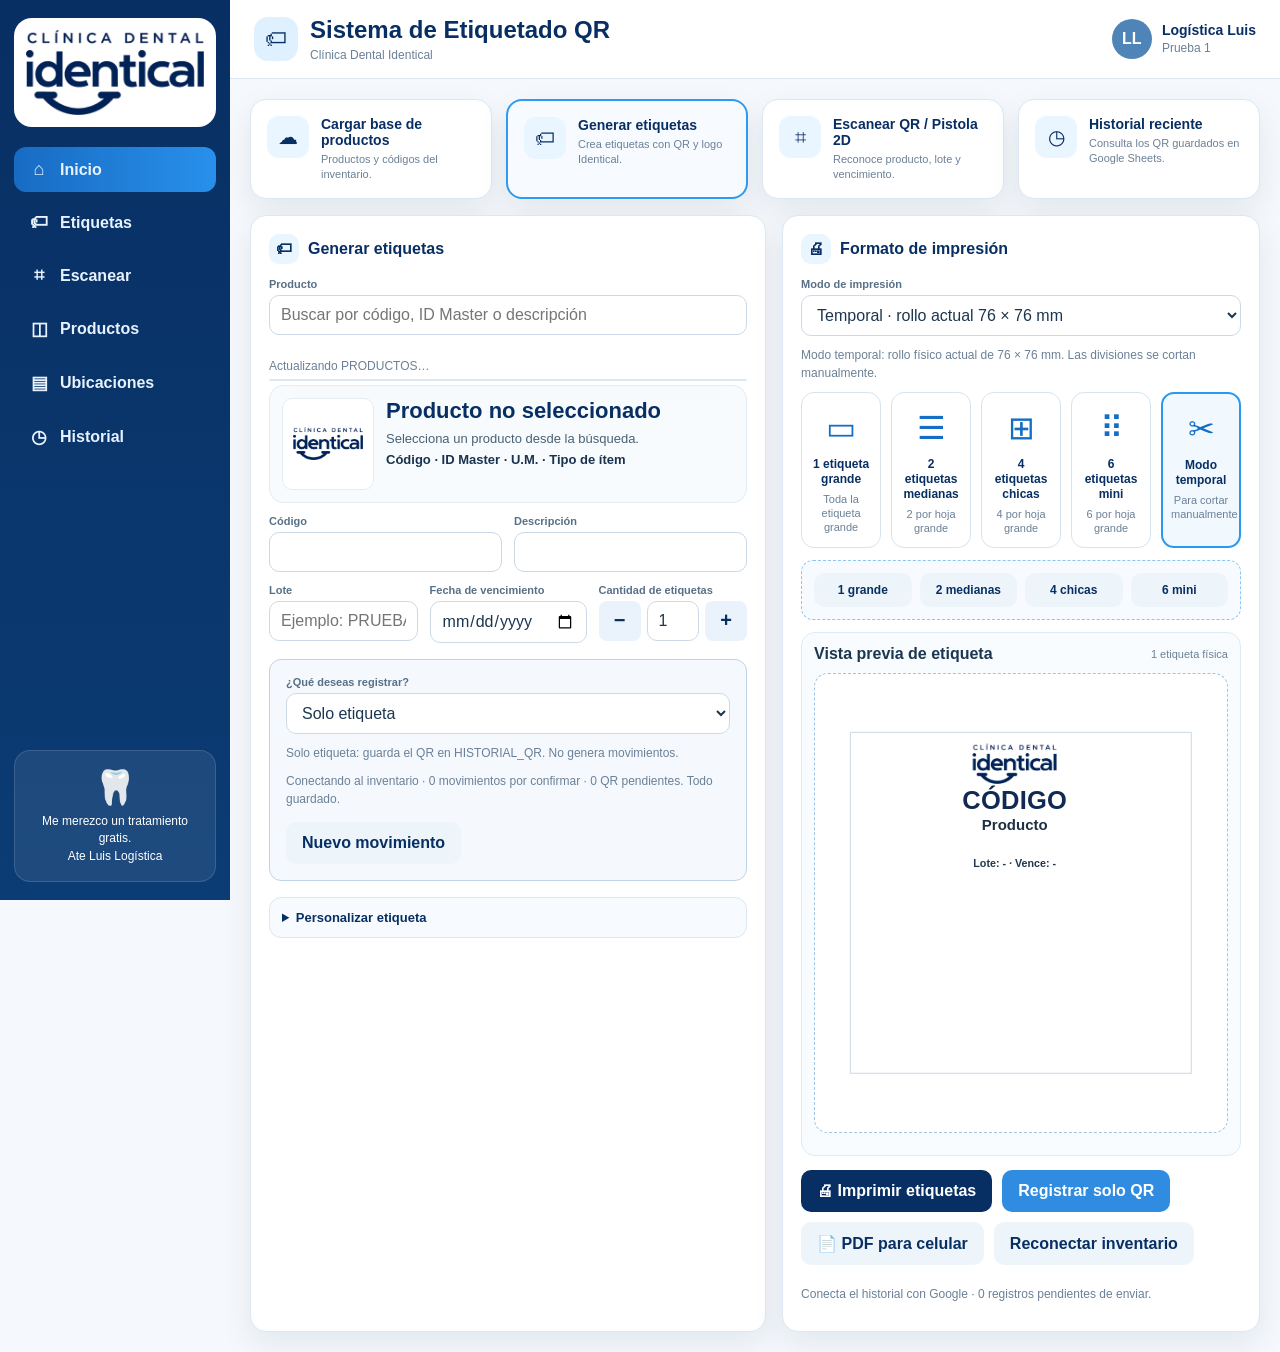
==== commit a28e7de1: "Corregir catálogo público y sincronización entre celulares PRODUCTOS se consulta por un puente públi" ====
--- a/index.html
+++ b/index.html
@@ -653,6 +653,7 @@
               <label>Producto</label>
               <input id="searchInput" placeholder="Buscar por código, ID Master o descripción" autocomplete="off" aria-controls="results">
               <div id="results" class="results" role="listbox" aria-label="Resultados de productos"></div>
+              <p id="catalogReadStatus" class="device-note" role="status" aria-live="polite">Actualizando productos…</p>
             </div>
 
             <div class="product-box">
@@ -1149,7 +1150,7 @@
     row.onkeydown=e=>{if(e.key==='Enter'){e.preventDefault();selectProduct(p);}else if(e.key==='ArrowDown'&&row.nextElementSibling){e.preventDefault();row.nextElementSibling.focus();}else if(e.key==='ArrowUp'){e.preventDefault();(row.previousElementSibling||document.getElementById('searchInput')).focus();}};
     box.appendChild(row);
   }
-  if (!found.length) {const empty=document.createElement('div');empty.className='result';empty.textContent='Sin coincidencias. Prueba otras palabras o actualiza productos.';box.appendChild(empty);}
+  if (!found.length) {const empty=document.createElement('div');empty.className='result';empty.textContent=sharedState.enabled&&!sharedState.connected?'PRODUCTOS aún se está actualizando. Espera la conexión para confirmar este código.':'Sin coincidencias. Prueba otras palabras o actualiza productos.';box.appendChild(empty);}
   if (found.length>shown.length) {const more=document.createElement('button');more.type='button';more.className='btn btn-soft';more.textContent='Mostrar más ('+shown.length+' de '+found.length+')';more.onclick=e=>{e.stopPropagation();updateSearchPage++;searchProducts(false);};box.appendChild(more);}
 };
 function designValues() {return {lot:document.getElementById('lotField').value.trim(),expiry:document.getElementById('expiryField').value?fmtDate(document.getElementById('expiryField').value):''};}
@@ -1435,7 +1436,7 @@
 }
 /* INICIO SINCRONIZACION PRODUCTOS 20261018 */
 /* Lectura automática de PRODUCTOS; importación original como respaldo explícito. */
-SHARED_BASE_CONFIG.pollMs = 180000;
+SHARED_BASE_CONFIG.pollMs = 30000;
 const SOURCE_CACHE_KEY = 'identical_source_catalog_cache_v1';
 Object.assign(sharedState, {catalogMode:'automatic', source:'', manualRevision:'', checkedAt:'', lastError:''});
 
@@ -1458,7 +1459,7 @@
       button.onclick=()=>useSharedCatalog(mode); actions.appendChild(button);
     }
   }
-  document.getElementById('baseStorageHelp').textContent = 'PRODUCTOS se consulta al abrir, al volver a la página y cada 3 minutos. Actualizar productos consulta la hoja en ese momento. La carga manual guarda un respaldo separado; no modifica PRODUCTOS. Los QR se guardan en HISTORIAL_QR; solo los registros pendientes y los ajustes de impresión permanecen en cada equipo.';
+  document.getElementById('baseStorageHelp').textContent = 'PRODUCTOS se consulta al abrir, al volver a la página y cada 30 segundos. Actualizar productos consulta la hoja en ese momento. La carga manual guarda un respaldo separado; no modifica PRODUCTOS. Los QR se guardan en HISTORIAL_QR; solo los registros pendientes y los ajustes de impresión permanecen en cada equipo.';
   document.querySelector('label[for="basePaste"]').textContent = 'Respaldo manual: pega las filas con encabezados o importa tu archivo exportado';
   document.querySelector('label[for="baseUpdateMode"]').textContent = 'Al guardar el respaldo manual';
 }
@@ -1489,9 +1490,11 @@
   if (sharedState.pending) message='Esperando que confirmes el respaldo manual en la ventana de Google. PRODUCTOS sigue siendo la fuente automática.';
   else if (!sharedState.connected) message='Sincronización pendiente · '+products.length+' productos conservados'+(time?' · última lectura válida: '+time:'')+'. '+(sharedState.lastError || 'Conectando con PRODUCTOS…');
   else if (sharedState.catalogMode === 'manual') message='Respaldo manual temporal · '+sharedState.serverCount+' productos. Pulsa Volver a PRODUCTOS para continuar con la hoja automática.';
-  else if (sharedState.source === 'PRODUCTOS') message='PRODUCTOS · '+sharedState.serverCount+' productos · sincronizado'+(time?' · '+time:'')+' · actualización automática cada 3 minutos.';
+  else if (sharedState.source === 'PRODUCTOS') message='PRODUCTOS · '+sharedState.serverCount+' productos · sincronizado'+(time?' · '+time:'')+' · actualización automática cada 30 segundos.';
   else message='Catálogo compartido conectado. La conexión automática con PRODUCTOS todavía no está activa.';
   sharedStatus(message,!sharedState.connected);
+  const hint=document.getElementById('catalogReadStatus');
+  if(hint){hint.textContent=sharedState.connected?(sharedState.source==='PRODUCTOS'?'PRODUCTOS actualizado · '+sharedState.serverCount+' productos.':'Respaldo manual seleccionado.'):(sharedState.refreshing?'Actualizando PRODUCTOS…':'Sin conexión con PRODUCTOS. Se muestra la última copia guardada y se reintentará automáticamente.');hint.classList.toggle('sync-error',!sharedState.connected&&!sharedState.refreshing);}
   document.getElementById('saveBaseButton').disabled=sharedState.refreshing || Boolean(sharedState.pending);
   for (const id of ['manualCatalogButton','automaticCatalogButton']) {
     const button=document.getElementById(id);
@@ -1499,29 +1502,59 @@
   }
 };
 
-requestSharedSnapshot = function(manual=false) {
-  return new Promise((resolve,reject)=>{
-    const name='__identical_cb_'+Date.now()+'_'+Math.random().toString(36).slice(2);
-    const script=document.createElement('script'), url=new URL(SHARED_BASE_CONFIG.readUrl);
-    url.searchParams.set('callback',name);
-    if (sharedState.catalogMode==='manual') url.searchParams.set('catalog','manual');
-    if (manual) url.searchParams.set('refresh','1');
-    // En el primer arranque la caché antigua puede pertenecer al respaldo manual.
-    // Se solicita el catálogo completo hasta identificar la fuente de esa revisión.
-    if (sharedState.revision && (sharedState.catalogMode==='manual' || sharedState.source==='PRODUCTOS')) url.searchParams.set('revision',sharedState.revision);
-    if (sharedState.pending) url.searchParams.set('operation',sharedState.pending.id);
-    url.searchParams.set('_',String(Date.now()));
-    let done=false;
-    const finish=(error,data)=>{
-      if(done)return;done=true;clearTimeout(timer);script.remove();window[name]=()=>{};
-      setTimeout(()=>{delete window[name];},60000);error?reject(error):resolve(data);
+function prepareGoogleConnectionFrame(frame){frame.style.cssText='position:fixed;left:0;top:0;width:320px;height:180px;border:0;opacity:0;pointer-events:none;z-index:-1';frame.setAttribute('aria-hidden','true');frame.tabIndex=-1;}
+
+const CatalogTransport=(function(){
+  let connection=null;
+  function close(current,error){
+    if(connection===current)connection=null;
+    clearTimeout(current.timer);window.removeEventListener('message',current.receive);current.frame.remove();
+    if(!current.ready)current.reject(error);
+    for(const pending of current.pending.values()){clearTimeout(pending.timer);pending.reject(error);}
+    current.pending.clear();
+  }
+  function connect(){
+    if(connection)return connection;
+    const current={channel:crypto.randomUUID(),frame:document.createElement('iframe'),ready:false,peer:null,origin:'',pending:new Map(),hasSnapshot:false};
+    current.promise=new Promise((resolve,reject)=>{current.resolve=resolve;current.reject=reject;});
+    current.frame.title='Conexión de productos';prepareGoogleConnectionFrame(current.frame);
+    const url=new URL(SHARED_BASE_CONFIG.readUrl);url.searchParams.set('view','catalog');url.searchParams.set('channel',current.channel);
+    if(/^https:\/\/(?:[a-z0-9-]+-)?script\.googleusercontent\.com$/.test(location.origin))url.searchParams.set('parentOrigin',location.origin);
+    current.frame.src=url.toString();
+    current.receive=function(event){
+      const data=event.data;
+      if(!data||data.identicalCatalog!==1||data.channel!==current.channel||!/^https:\/\/(?:[a-z0-9-]+-)?script\.googleusercontent\.com$/.test(event.origin))return;
+      if(data.type==='ready'){
+        if(data.version!==1||current.ready&&(event.source!==current.peer||event.origin!==current.origin))return;
+        current.ready=true;current.peer=event.source;current.origin=event.origin;clearTimeout(current.timer);current.resolve(current);return;
+      }
+      if(!current.ready||event.source!==current.peer||event.origin!==current.origin||data.type!=='response')return;
+      const pending=current.pending.get(data.requestId);if(!pending)return;
+      clearTimeout(pending.timer);current.pending.delete(data.requestId);
+      if(data.error)pending.reject(Error(data.error));else if(!data.result||data.result.ok!==true)pending.reject(Error(data.result&&data.result.message||'No se pudo leer PRODUCTOS.'));else{current.hasSnapshot=true;pending.resolve(data.result);}
     };
-    window[name]=data=>finish(null,data);
-    script.onerror=()=>finish(Error('No se pudo contactar con Google. Se reintentará automáticamente.'));
-    const timer=setTimeout(()=>finish(Error('Google tardó demasiado. Se reintentará automáticamente.')),25000);
-    script.src=url.toString();script.async=true;document.head.appendChild(script);
-  });
+    connection=current;window.addEventListener('message',current.receive);
+    current.timer=setTimeout(()=>close(current,Error('No se pudo conectar con PRODUCTOS. Se reintentará automáticamente.')),60000);
+    document.body.appendChild(current.frame);
+    return current;
+  }
+  async function snapshot(options){
+    const current=connect();await current.promise;
+    const request={...options};if(!current.hasSnapshot)request.revision='';
+    return new Promise((resolve,reject)=>{
+      const requestId=crypto.randomUUID();
+      const timer=setTimeout(()=>close(current,Error('La lectura de PRODUCTOS tardó demasiado. Se reintentará automáticamente.')),90000);
+      current.pending.set(requestId,{resolve,reject,timer});
+      try{current.peer.postMessage({identicalCatalog:1,channel:current.channel,type:'request',requestId:requestId,method:'snapshot',options:request},current.origin);}catch(error){close(current,error);}
+    });
+  }
+  return {snapshot:snapshot};
+})();
+
+requestSharedSnapshot=function(manual=false){
+  return CatalogTransport.snapshot({catalog:sharedState.catalogMode,revision:sharedState.source==='PRODUCTOS'||sharedState.catalogMode==='manual'?sharedState.revision:'',operation:sharedState.pending?sharedState.pending.id:'',refresh:manual});
 };
+
 
 const originalApplyForSource=applySharedProducts;
 applySharedProducts=function(items,data) {
@@ -1556,7 +1589,7 @@
   sharedState.refreshing=true;document.getElementById('syncBaseButton').disabled=true;renderSharedState();
   try {
     const data=validateSharedSnapshot(await requestSharedSnapshot(manual));
-    if (data.generation<sharedState.generation) return false;
+    if(sharedState.catalogMode==='automatic'&&data.source!=='PRODUCTOS')throw Error('PRODUCTOS todavía no confirmó la lectura. Se reintentará automáticamente.');
     if (sharedState.catalogMode==='automatic' && data.source==='PRODUCTOS' && !data.count) throw Error('La hoja está vacía; se conserva la última base válida.');
     if (!/^[a-f0-9]{64}$/.test(data.manualRevision || data.revision)) throw Error('La revisión del respaldo no es válida.');
     const pending=Boolean(sharedState.pending);
@@ -1729,7 +1762,7 @@
     if(!device)await historyTransaction(['meta'],'readwrite',tx=>tx.objectStore('meta').put({key:'device',value:qrHistoryState.deviceId}));
     await historyMigrateLegacy();await historyRefreshRows();
     window.addEventListener('message',historyReceive);
-    const frame=document.createElement('iframe');frame.title='Conexión del inventario';frame.hidden=true;frame.src=historyBridgeUrl();document.body.appendChild(frame);
+    const frame=document.createElement('iframe');frame.title='Conexión del inventario';prepareGoogleConnectionFrame(frame);frame.src=historyBridgeUrl();document.body.appendChild(frame);
     window.addEventListener('online',()=>historyFlush());
     window.addEventListener('storage',event=>{if(event.key===STORAGE_KEYS.history)historyMigrateLegacy().then(()=>historyFlush());});
     window.addEventListener('focus',()=>{historyMigrateLegacy().then(()=>historyFlush());if(qrHistoryState.ready)historyLoadPage(false).catch(e=>historyStatus(e.message));});
@@ -1940,7 +1973,8 @@
   document.getElementById('registerMovementButton').textContent=mode==='etiqueta'?'Registrar solo QR':mode==='ingreso'?'Registrar ingreso':mode==='salida'?'Registrar salida a sede':'Registrar traslado';movementFormChanged();
 }
 function movementSignatureOf(data){return JSON.stringify(movementSignatureFields.map(k=>data[k]==null?'':data[k]));}
-function movementFormChanged(){const button=document.getElementById('registerMovementButton');button.disabled=movementState.queuing;if(movementMode()==='etiqueta')return;try{const signature=movementSignature();button.disabled=button.disabled||signature===movementState.lastSignature||movementState.queue.some(r=>movementSignatureOf(r.value)===signature);}catch(e){}}
+function movementCanonicalSignature(signature){try{const values=JSON.parse(signature),code=values[movementSignatureFields.indexOf('code')],product=selectedProduct&&selectedProduct.code===code?selectedProduct:products.find(p=>p.code===code);if(product&&product.um)values[movementSignatureFields.indexOf('unit')]=product.um;return JSON.stringify(values);}catch(e){return signature;}}
+function movementFormChanged(){const button=document.getElementById('registerMovementButton');button.disabled=movementState.queuing;if(movementMode()==='etiqueta')return;try{const signature=movementCanonicalSignature(movementSignature());button.disabled=button.disabled||signature===movementCanonicalSignature(movementState.lastSignature)||movementState.queue.some(r=>movementCanonicalSignature(movementSignatureOf(r.value))===signature);}catch(e){}}
 function movementData(){
   const value=id=>document.getElementById(id).value.trim();if(!selectedProduct)throw Error('Selecciona un producto.');
   const amount=Number(value('movementAmount'));if(!Number.isFinite(amount)||amount<=0||amount>1000000000)throw Error('Escribe la cantidad del movimiento, mayor que cero y hasta 1000000000.');if(Math.abs(amount*1000000-Math.round(amount*1000000))>.0001)throw Error('La cantidad del movimiento admite hasta seis decimales.');
@@ -1992,7 +2026,7 @@
 }
 async function registerMovement(){
   if(movementState.queuing)return false;if(movementMode()==='etiqueta')return saveLabelHistoryOnly();
-  try{const data=movementData(),signature=movementSignatureOf(data);if(signature===movementState.lastSignature){movementStatus('Este movimiento ya está confirmado. Pulsa Nuevo movimiento para registrar otro.');return false;}if(movementState.queue.some(r=>movementSignatureOf(r.value)===signature))return retryMovement();
+  try{const data=movementData(),signature=movementCanonicalSignature(movementSignatureOf(data));if(signature===movementCanonicalSignature(movementState.lastSignature)){movementStatus('Este movimiento ya está confirmado. Pulsa Nuevo movimiento para registrar otro.');return false;}if(movementState.queue.some(r=>movementCanonicalSignature(movementSignatureOf(r.value))===signature))return retryMovement();
     if(!document.getElementById('expiryField').validity.valid)throw Error('Revisa el vencimiento.');if(!qrHistoryState.ready)connectQrHistory();movementState.queuing=true;movementFormChanged();
     await qrHistoryReady;if(!qrHistoryState.storage)throw Error('El navegador no permite conservar el registro. Usa Chrome o Safari en modo normal.');
     const snapshot=movementHistorySnapshot(data);data.connectionVersion=2;data.printSettings=movementPrintSettings();data.operationId=crypto.randomUUID();data.history=HistoryCore.record(snapshot,'qr-'+crypto.randomUUID(),qrHistoryState.deviceId,'pagina','MOVIMIENTO_'+data.mode.toUpperCase());data.history.source='pagina';data.history.action='MOVIMIENTO_'+data.mode.toUpperCase();
@@ -2017,6 +2051,7 @@
 const saveLabelHistoryOnly=saveHistory;saveHistory=registerMovement;
 historyBridgeUrl=function(){const url=new URL(MOVEMENT_ENDPOINT);url.searchParams.set('view','history');url.searchParams.set('channel',qrHistoryState.channel);url.searchParams.set('db',qrHistoryState.db);if(qrHistoryState.db==='qa')url.searchParams.set('parentOrigin',location.origin);return url.toString();};
 const movementOriginalSelect=selectProduct;selectProduct=function(product){const result=movementOriginalSelect(product);movementUpdateUnit(product);movementFormChanged();return result;};
+const movementOriginalApplyProducts=applySharedProducts;applySharedProducts=function(items,data){const field=document.getElementById('searchInput'),previous=selectedProduct,selectedText=previous&&field.value===previous.code+' · '+previous.desc;const result=movementOriginalApplyProducts(items,data);if(selectedText&&selectedProduct)field.value=selectedProduct.code+' · '+selectedProduct.desc;movementUpdateUnit(selectedProduct);movementFormChanged();return result;};
 const movementOriginalScan=processScan;
 processScan=function(text){const ok=movementOriginalScan(text);movementState.scan=ok?parseQR(text):null;if(ok){const box=document.getElementById('scanResult'),actions=document.createElement('div');actions.className='actions';for(const [mode,title] of [['ingreso','Registrar ingreso'],['salida','Salida a sede'],['traslado','Traslado entre sedes'],['etiqueta','Solo etiqueta']]){const button=document.createElement('button');button.type='button';button.className='btn btn-blue';button.textContent=title;button.onclick=()=>useScannedMovement(mode);actions.appendChild(button);}box.appendChild(actions);}return ok;};
 function useScannedMovement(mode){const q=movementState.scan;if(!q)return;const p=products.find(p=>q.COD&&norm(p.code)===norm(q.COD))||products.find(p=>q.ID&&norm(p.id)===norm(q.ID));if(!p){notice('Actualiza PRODUCTOS para reconocer el producto.');return;}selectProduct(p);document.getElementById('lotField').value=q.LOTE||'';document.getElementById('expiryField').value=/^\d{8}$/.test(q.VENCE||'')?q.VENCE.slice(0,4)+'-'+q.VENCE.slice(4,6)+'-'+q.VENCE.slice(6,8):'';document.getElementById('movementMode').value=mode;document.getElementById('movementAmount').value='';movementState.lastSignature='';changeMovementMode();openPage('labels');renderDesignEditor();updatePreview();document.getElementById(mode==='etiqueta'?'qtyField':'movementAmount').focus();notice('QR cargado. Completa la cantidad y los datos del movimiento.');}
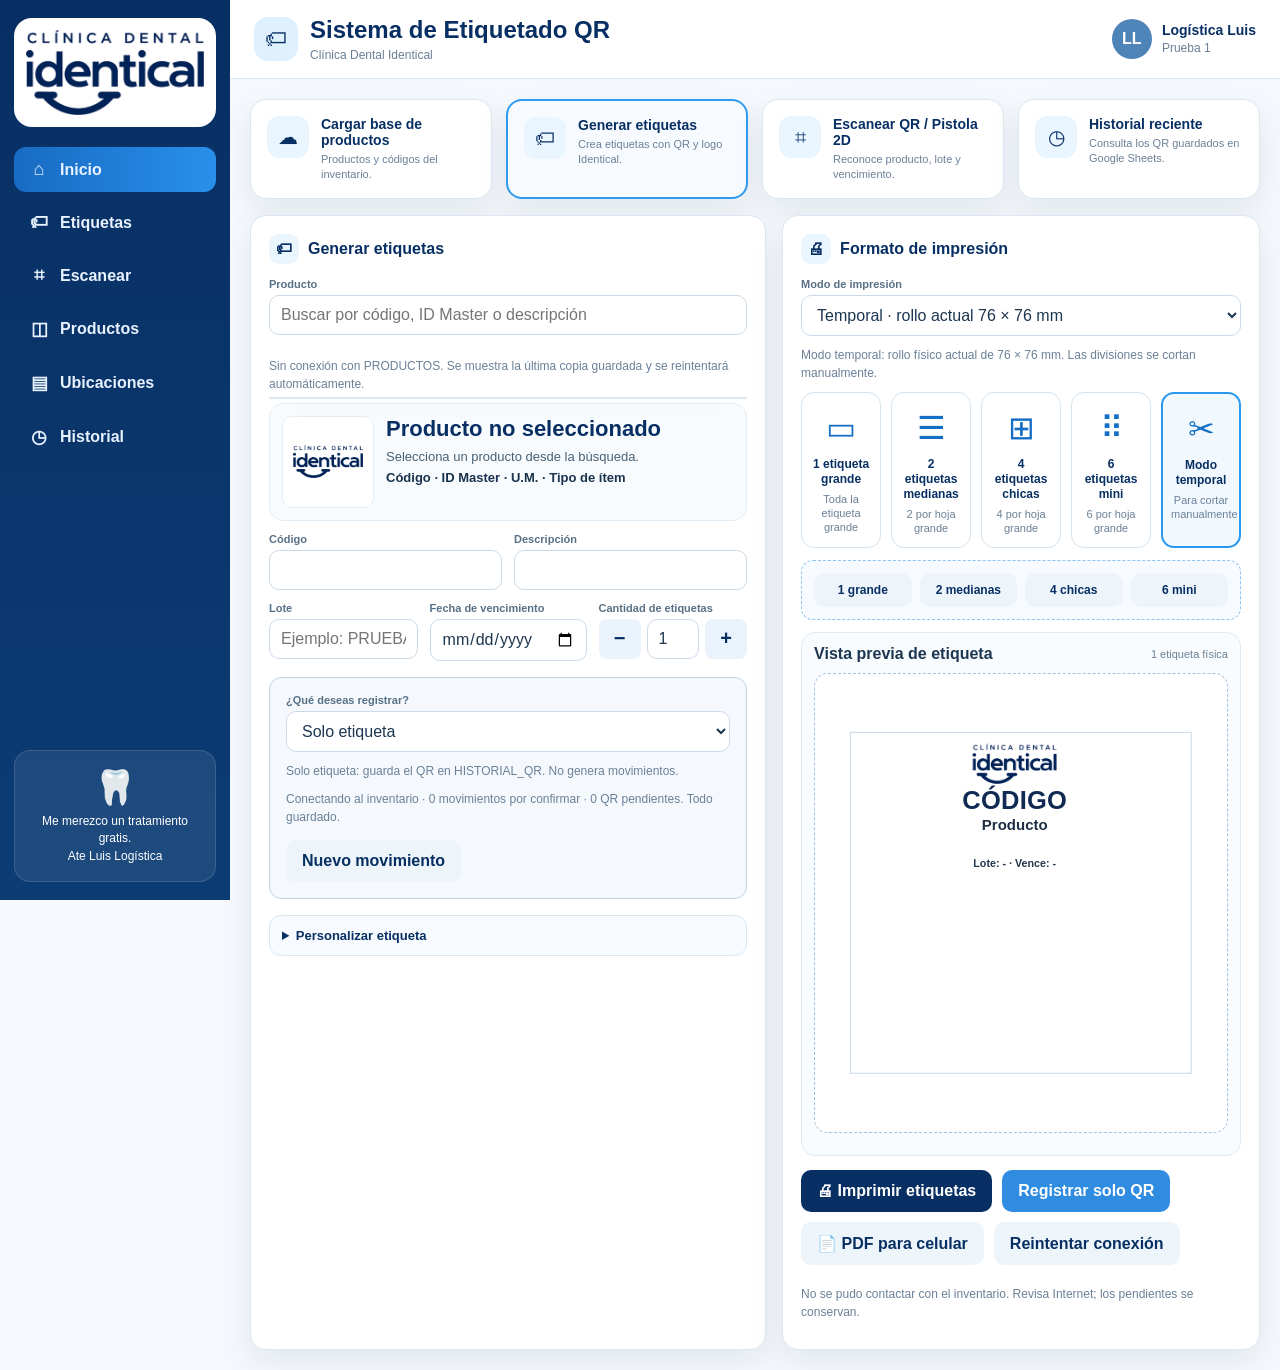
==== commit f505e964: "Conectar productos y movimientos sin sesión de Google Sustituye los iframes de consulta y registro p" ====
--- a/index.html
+++ b/index.html
@@ -11,6 +11,63 @@
 </style>
 
 
+<script>
+const InventoryHttp=(()=>{
+  const endpoint='https://script.google.com/macros/s/AKfycbwI9V7Ahh3y_fFndJex9BXaszM3mWdNIm4GQwmaFQyhJlmOehzunaiirWsCzHWQnOF9/exec';
+  let connecting=null,lastCheck=0;
+  async function send(method,data={}){
+    const requestId=crypto.randomUUID(),controller=new AbortController(),delay=method==='movement'?150000:method==='append'?90000:45000;
+    const timer=setTimeout(()=>controller.abort(),delay);
+    try{
+      const response=await fetch(endpoint,{method:'POST',mode:'cors',credentials:'omit',cache:'no-store',redirect:'follow',headers:{'Content-Type':'text/plain;charset=UTF-8'},body:JSON.stringify({protocol:1,requestId,method,data}),signal:controller.signal});
+      if(!response.ok)throw Error('El inventario respondió con un error temporal.');
+      let reply;try{reply=await response.json();}catch(error){throw Error('Google no devolvió la confirmación del inventario.');}
+      if(reply.protocol!==1||reply.db!=='production'||reply.requestId!==requestId)throw Error('La confirmación no corresponde a esta solicitud.');
+      if(reply.ok!==true)throw Error(reply.error||'El inventario no confirmó la solicitud.');
+      if(reply.method!==method||!reply.result||reply.result.ok!==true)throw Error('La respuesta del inventario está incompleta.');
+      if(reply.result.db&&reply.result.db!=='production')throw Error('La respuesta corresponde a otra base.');
+      return reply.result;
+    }catch(error){if(error.name==='AbortError')throw Error('La confirmación está tardando. Se conserva el mismo ID para comprobarla sin duplicar.');if(error instanceof TypeError)throw Error('No se pudo contactar con el inventario. Revisa Internet; los pendientes se conservan.');throw error;}
+    finally{clearTimeout(timer);}
+  }
+  function connect(force=false){
+    if(connecting)return connecting;
+    if(!force&&qrHistoryState.ready&&Date.now()-lastCheck<30000)return Promise.resolve(true);
+    connecting=(async()=>{
+      try{
+        const result=await send('status');if(!result.available||result.service!=='identical-inventario')throw Error('El inventario aún no está disponible.');
+        const first=!qrHistoryState.ready;qrHistoryState.ready=true;qrHistoryState.blocked='';qrHistoryState.lastHello=Date.now();lastCheck=Date.now();
+        if(first){historyLoadPage(false).catch(error=>historyStatus(error.message));historyFlush();}
+        window.dispatchEvent(new Event('identical-google-ready'));return true;
+      }catch(error){qrHistoryState.ready=false;qrHistoryState.blocked=error.message;historyStatus(error.message);if(typeof movementQueueSummary==='function')movementQueueSummary();return false;}
+      finally{connecting=null;}
+    })();
+    return connecting;
+  }
+  return {send,connect};
+})();
+const CatalogHttp=(()=>{
+  let received=false,mode='';
+  async function snapshot(options={}){
+    const controller=new AbortController(),timer=setTimeout(()=>controller.abort(),60000);
+    try{
+      const catalog=options.catalog==='manual'?'manual':'automatic',url=new URL('https://script.google.com/macros/s/AKfycbzIYnkdzEyQEwhLGwIGZpE9cZVha9qqPvxpjnVz_6NBnhCT4yIiXHkavJlPWh5yXP79kA/exec');
+      url.searchParams.set('catalog',catalog);url.searchParams.set('_',String(Date.now()));
+      if(received&&mode===catalog&&options.revision)url.searchParams.set('revision',options.revision);
+      if(options.operation)url.searchParams.set('operation',options.operation);
+      if(options.refresh)url.searchParams.set('refresh','1');
+      const response=await fetch(url.toString(),{method:'GET',mode:'cors',credentials:'omit',cache:'no-store',redirect:'follow',signal:controller.signal});
+      if(!response.ok)throw Error('PRODUCTOS respondió con un error temporal.');
+      let data;try{data=await response.json();}catch(error){throw Error('Google no devolvió el catálogo de PRODUCTOS.');}
+      if(!data||data.ok!==true)throw Error(data&&data.message||'No se pudo leer PRODUCTOS.');
+      received=true;mode=catalog;return data;
+    }catch(error){if(error.name==='AbortError')throw Error('La lectura de PRODUCTOS tardó demasiado. Se reintentará automáticamente.');if(error instanceof TypeError)throw Error('No se pudo contactar con PRODUCTOS. Se conserva la última copia y se reintentará.');throw error;}
+    finally{clearTimeout(timer);}
+  }
+  return {snapshot};
+})();
+
+</script>
 <script>var QRCode;!function(){function a(a){this.mode=c.MODE_8BIT_BYTE,this.data=a,this.parsedData=[];for(var b=[],d=0,e=this.data.length;e>d;d++){var f=this.data.charCodeAt(d);f>65536?(b[0]=240|(1835008&f)>>>18,b[1]=128|(258048&f)>>>12,b[2]=128|(4032&f)>>>6,b[3]=128|63&f):f>2048?(b[0]=224|(61440&f)>>>12,b[1]=128|(4032&f)>>>6,b[2]=128|63&f):f>128?(b[0]=192|(1984&f)>>>6,b[1]=128|63&f):b[0]=f,this.parsedData=this.parsedData.concat(b)}this.parsedData.length!=this.data.length&&(this.parsedData.unshift(191),this.parsedData.unshift(187),this.parsedData.unshift(239))}function b(a,b){this.typeNumber=a,this.errorCorrectLevel=b,this.modules=null,this.moduleCount=0,this.dataCache=null,this.dataList=[]}function i(a,b){if(void 0==a.length)throw new Error(a.length+"/"+b);for(var c=0;c<a.length&&0==a[c];)c++;this.num=new Array(a.length-c+b);for(var d=0;d<a.length-c;d++)this.num[d]=a[d+c]}function j(a,b){this.totalCount=a,this.dataCount=b}function k(){this.buffer=[],this.length=0}function m(){return"undefined"!=typeof CanvasRenderingContext2D}function n(){var a=!1,b=navigator.userAgent;return/android/i.test(b)&&(a=!0,aMat=b.toString().match(/android ([0-9]\.[0-9])/i),aMat&&aMat[1]&&(a=parseFloat(aMat[1]))),a}function r(a,b){for(var c=1,e=s(a),f=0,g=l.length;g>=f;f++){var h=0;switch(b){case d.L:h=l[f][0];break;case d.M:h=l[f][1];break;case d.Q:h=l[f][2];break;case d.H:h=l[f][3]}if(h>=e)break;c++}if(c>l.length)throw new Error("Too long data");return c}function s(a){var b=encodeURI(a).toString().replace(/\%[0-9a-fA-F]{2}/g,"a");return b.length+(b.length!=a?3:0)}a.prototype={getLength:function(){return this.parsedData.length},write:function(a){for(var b=0,c=this.parsedData.length;c>b;b++)a.put(this.parsedData[b],8)}},b.prototype={addData:function(b){var c=new a(b);this.dataList.push(c),this.dataCache=null},isDark:function(a,b){if(0>a||this.moduleCount<=a||0>b||this.moduleCount<=b)throw new Error(a+","+b);return this.modules[a][b]},getModuleCount:function(){return this.moduleCount},make:function(){this.makeImpl(!1,this.getBestMaskPattern())},makeImpl:function(a,c){this.moduleCount=4*this.typeNumber+17,this.modules=new Array(this.moduleCount);for(var d=0;d<this.moduleCount;d++){this.modules[d]=new Array(this.moduleCount);for(var e=0;e<this.moduleCount;e++)this.modules[d][e]=null}this.setupPositionProbePattern(0,0),this.setupPositionProbePattern(this.moduleCount-7,0),this.setupPositionProbePattern(0,this.moduleCount-7),this.setupPositionAdjustPattern(),this.setupTimingPattern(),this.setupTypeInfo(a,c),this.typeNumber>=7&&this.setupTypeNumber(a),null==this.dataCache&&(this.dataCache=b.createData(this.typeNumber,this.errorCorrectLevel,this.dataList)),this.mapData(this.dataCache,c)},setupPositionProbePattern:function(a,b){for(var c=-1;7>=c;c++)if(!(-1>=a+c||this.moduleCount<=a+c))for(var d=-1;7>=d;d++)-1>=b+d||this.moduleCount<=b+d||(this.modules[a+c][b+d]=c>=0&&6>=c&&(0==d||6==d)||d>=0&&6>=d&&(0==c||6==c)||c>=2&&4>=c&&d>=2&&4>=d?!0:!1)},getBestMaskPattern:function(){for(var a=0,b=0,c=0;8>c;c++){this.makeImpl(!0,c);var d=f.getLostPoint(this);(0==c||a>d)&&(a=d,b=c)}return b},createMovieClip:function(a,b,c){var d=a.createEmptyMovieClip(b,c),e=1;this.make();for(var f=0;f<this.modules.length;f++)for(var g=f*e,h=0;h<this.modules[f].length;h++){var i=h*e,j=this.modules[f][h];j&&(d.beginFill(0,100),d.moveTo(i,g),d.lineTo(i+e,g),d.lineTo(i+e,g+e),d.lineTo(i,g+e),d.endFill())}return d},setupTimingPattern:function(){for(var a=8;a<this.moduleCount-8;a++)null==this.modules[a][6]&&(this.modules[a][6]=0==a%2);for(var b=8;b<this.moduleCount-8;b++)null==this.modules[6][b]&&(this.modules[6][b]=0==b%2)},setupPositionAdjustPattern:function(){for(var a=f.getPatternPosition(this.typeNumber),b=0;b<a.length;b++)for(var c=0;c<a.length;c++){var d=a[b],e=a[c];if(null==this.modules[d][e])for(var g=-2;2>=g;g++)for(var h=-2;2>=h;h++)this.modules[d+g][e+h]=-2==g||2==g||-2==h||2==h||0==g&&0==h?!0:!1}},setupTypeNumber:function(a){for(var b=f.getBCHTypeNumber(this.typeNumber),c=0;18>c;c++){var d=!a&&1==(1&b>>c);this.modules[Math.floor(c/3)][c%3+this.moduleCount-8-3]=d}for(var c=0;18>c;c++){var d=!a&&1==(1&b>>c);this.modules[c%3+this.moduleCount-8-3][Math.floor(c/3)]=d}},setupTypeInfo:function(a,b){for(var c=this.errorCorrectLevel<<3|b,d=f.getBCHTypeInfo(c),e=0;15>e;e++){var g=!a&&1==(1&d>>e);6>e?this.modules[e][8]=g:8>e?this.modules[e+1][8]=g:this.modules[this.moduleCount-15+e][8]=g}for(var e=0;15>e;e++){var g=!a&&1==(1&d>>e);8>e?this.modules[8][this.moduleCount-e-1]=g:9>e?this.modules[8][15-e-1+1]=g:this.modules[8][15-e-1]=g}this.modules[this.moduleCount-8][8]=!a},mapData:function(a,b){for(var c=-1,d=this.moduleCount-1,e=7,g=0,h=this.moduleCount-1;h>0;h-=2)for(6==h&&h--;;){for(var i=0;2>i;i++)if(null==this.modules[d][h-i]){var j=!1;g<a.length&&(j=1==(1&a[g]>>>e));var k=f.getMask(b,d,h-i);k&&(j=!j),this.modules[d][h-i]=j,e--,-1==e&&(g++,e=7)}if(d+=c,0>d||this.moduleCount<=d){d-=c,c=-c;break}}}},b.PAD0=236,b.PAD1=17,b.createData=function(a,c,d){for(var e=j.getRSBlocks(a,c),g=new k,h=0;h<d.length;h++){var i=d[h];g.put(i.mode,4),g.put(i.getLength(),f.getLengthInBits(i.mode,a)),i.write(g)}for(var l=0,h=0;h<e.length;h++)l+=e[h].dataCount;if(g.getLengthInBits()>8*l)throw new Error("code length overflow. ("+g.getLengthInBits()+">"+8*l+")");for(g.getLengthInBits()+4<=8*l&&g.put(0,4);0!=g.getLengthInBits()%8;)g.putBit(!1);for(;;){if(g.getLengthInBits()>=8*l)break;if(g.put(b.PAD0,8),g.getLengthInBits()>=8*l)break;g.put(b.PAD1,8)}return b.createBytes(g,e)},b.createBytes=function(a,b){for(var c=0,d=0,e=0,g=new Array(b.length),h=new Array(b.length),j=0;j<b.length;j++){var k=b[j].dataCount,l=b[j].totalCount-k;d=Math.max(d,k),e=Math.max(e,l),g[j]=new Array(k);for(var m=0;m<g[j].length;m++)g[j][m]=255&a.buffer[m+c];c+=k;var n=f.getErrorCorrectPolynomial(l),o=new i(g[j],n.getLength()-1),p=o.mod(n);h[j]=new Array(n.getLength()-1);for(var m=0;m<h[j].length;m++){var q=m+p.getLength()-h[j].length;h[j][m]=q>=0?p.get(q):0}}for(var r=0,m=0;m<b.length;m++)r+=b[m].totalCount;for(var s=new Array(r),t=0,m=0;d>m;m++)for(var j=0;j<b.length;j++)m<g[j].length&&(s[t++]=g[j][m]);for(var m=0;e>m;m++)for(var j=0;j<b.length;j++)m<h[j].length&&(s[t++]=h[j][m]);return s};for(var c={MODE_NUMBER:1,MODE_ALPHA_NUM:2,MODE_8BIT_BYTE:4,MODE_KANJI:8},d={L:1,M:0,Q:3,H:2},e={PATTERN000:0,PATTERN001:1,PATTERN010:2,PATTERN011:3,PATTERN100:4,PATTERN101:5,PATTERN110:6,PATTERN111:7},f={PATTERN_POSITION_TABLE:[[],[6,18],[6,22],[6,26],[6,30],[6,34],[6,22,38],[6,24,42],[6,26,46],[6,28,50],[6,30,54],[6,32,58],[6,34,62],[6,26,46,66],[6,26,48,70],[6,26,50,74],[6,30,54,78],[6,30,56,82],[6,30,58,86],[6,34,62,90],[6,28,50,72,94],[6,26,50,74,98],[6,30,54,78,102],[6,28,54,80,106],[6,32,58,84,110],[6,30,58,86,114],[6,34,62,90,118],[6,26,50,74,98,122],[6,30,54,78,102,126],[6,26,52,78,104,130],[6,30,56,82,108,134],[6,34,60,86,112,138],[6,30,58,86,114,142],[6,34,62,90,118,146],[6,30,54,78,102,126,150],[6,24,50,76,102,128,154],[6,28,54,80,106,132,158],[6,32,58,84,110,136,162],[6,26,54,82,110,138,166],[6,30,58,86,114,142,170]],G15:1335,G18:7973,G15_MASK:21522,getBCHTypeInfo:function(a){for(var b=a<<10;f.getBCHDigit(b)-f.getBCHDigit(f.G15)>=0;)b^=f.G15<<f.getBCHDigit(b)-f.getBCHDigit(f.G15);return(a<<10|b)^f.G15_MASK},getBCHTypeNumber:function(a){for(var b=a<<12;f.getBCHDigit(b)-f.getBCHDigit(f.G18)>=0;)b^=f.G18<<f.getBCHDigit(b)-f.getBCHDigit(f.G18);return a<<12|b},getBCHDigit:function(a){for(var b=0;0!=a;)b++,a>>>=1;return b},getPatternPosition:function(a){return f.PATTERN_POSITION_TABLE[a-1]},getMask:function(a,b,c){switch(a){case e.PATTERN000:return 0==(b+c)%2;case e.PATTERN001:return 0==b%2;case e.PATTERN010:return 0==c%3;case e.PATTERN011:return 0==(b+c)%3;case e.PATTERN100:return 0==(Math.floor(b/2)+Math.floor(c/3))%2;case e.PATTERN101:return 0==b*c%2+b*c%3;case e.PATTERN110:return 0==(b*c%2+b*c%3)%2;case e.PATTERN111:return 0==(b*c%3+(b+c)%2)%2;default:throw new Error("bad maskPattern:"+a)}},getErrorCorrectPolynomial:function(a){for(var b=new i([1],0),c=0;a>c;c++)b=b.multiply(new i([1,g.gexp(c)],0));return b},getLengthInBits:function(a,b){if(b>=1&&10>b)switch(a){case c.MODE_NUMBER:return 10;case c.MODE_ALPHA_NUM:return 9;case c.MODE_8BIT_BYTE:return 8;case c.MODE_KANJI:return 8;default:throw new Error("mode:"+a)}else if(27>b)switch(a){case c.MODE_NUMBER:return 12;case c.MODE_ALPHA_NUM:return 11;case c.MODE_8BIT_BYTE:return 16;case c.MODE_KANJI:return 10;default:throw new Error("mode:"+a)}else{if(!(41>b))throw new Error("type:"+b);switch(a){case c.MODE_NUMBER:return 14;case c.MODE_ALPHA_NUM:return 13;case c.MODE_8BIT_BYTE:return 16;case c.MODE_KANJI:return 12;default:throw new Error("mode:"+a)}}},getLostPoint:function(a){for(var b=a.getModuleCount(),c=0,d=0;b>d;d++)for(var e=0;b>e;e++){for(var f=0,g=a.isDark(d,e),h=-1;1>=h;h++)if(!(0>d+h||d+h>=b))for(var i=-1;1>=i;i++)0>e+i||e+i>=b||(0!=h||0!=i)&&g==a.isDark(d+h,e+i)&&f++;f>5&&(c+=3+f-5)}for(var d=0;b-1>d;d++)for(var e=0;b-1>e;e++){var j=0;a.isDark(d,e)&&j++,a.isDark(d+1,e)&&j++,a.isDark(d,e+1)&&j++,a.isDark(d+1,e+1)&&j++,(0==j||4==j)&&(c+=3)}for(var d=0;b>d;d++)for(var e=0;b-6>e;e++)a.isDark(d,e)&&!a.isDark(d,e+1)&&a.isDark(d,e+2)&&a.isDark(d,e+3)&&a.isDark(d,e+4)&&!a.isDark(d,e+5)&&a.isDark(d,e+6)&&(c+=40);for(var e=0;b>e;e++)for(var d=0;b-6>d;d++)a.isDark(d,e)&&!a.isDark(d+1,e)&&a.isDark(d+2,e)&&a.isDark(d+3,e)&&a.isDark(d+4,e)&&!a.isDark(d+5,e)&&a.isDark(d+6,e)&&(c+=40);for(var k=0,e=0;b>e;e++)for(var d=0;b>d;d++)a.isDark(d,e)&&k++;var l=Math.abs(100*k/b/b-50)/5;return c+=10*l}},g={glog:function(a){if(1>a)throw new Error("glog("+a+")");return g.LOG_TABLE[a]},gexp:function(a){for(;0>a;)a+=255;for(;a>=256;)a-=255;return g.EXP_TABLE[a]},EXP_TABLE:new Array(256),LOG_TABLE:new Array(256)},h=0;8>h;h++)g.EXP_TABLE[h]=1<<h;for(var h=8;256>h;h++)g.EXP_TABLE[h]=g.EXP_TABLE[h-4]^g.EXP_TABLE[h-5]^g.EXP_TABLE[h-6]^g.EXP_TABLE[h-8];for(var h=0;255>h;h++)g.LOG_TABLE[g.EXP_TABLE[h]]=h;i.prototype={get:function(a){return this.num[a]},getLength:function(){return this.num.length},multiply:function(a){for(var b=new Array(this.getLength()+a.getLength()-1),c=0;c<this.getLength();c++)for(var d=0;d<a.getLength();d++)b[c+d]^=g.gexp(g.glog(this.get(c))+g.glog(a.get(d)));return new i(b,0)},mod:function(a){if(this.getLength()-a.getLength()<0)return this;for(var b=g.glog(this.get(0))-g.glog(a.get(0)),c=new Array(this.getLength()),d=0;d<this.getLength();d++)c[d]=this.get(d);for(var d=0;d<a.getLength();d++)c[d]^=g.gexp(g.glog(a.get(d))+b);return new i(c,0).mod(a)}},j.RS_BLOCK_TABLE=[[1,26,19],[1,26,16],[1,26,13],[1,26,9],[1,44,34],[1,44,28],[1,44,22],[1,44,16],[1,70,55],[1,70,44],[2,35,17],[2,35,13],[1,100,80],[2,50,32],[2,50,24],[4,25,9],[1,134,108],[2,67,43],[2,33,15,2,34,16],[2,33,11,2,34,12],[2,86,68],[4,43,27],[4,43,19],[4,43,15],[2,98,78],[4,49,31],[2,32,14,4,33,15],[4,39,13,1,40,14],[2,121,97],[2,60,38,2,61,39],[4,40,18,2,41,19],[4,40,14,2,41,15],[2,146,116],[3,58,36,2,59,37],[4,36,16,4,37,17],[4,36,12,4,37,13],[2,86,68,2,87,69],[4,69,43,1,70,44],[6,43,19,2,44,20],[6,43,15,2,44,16],[4,101,81],[1,80,50,4,81,51],[4,50,22,4,51,23],[3,36,12,8,37,13],[2,116,92,2,117,93],[6,58,36,2,59,37],[4,46,20,6,47,21],[7,42,14,4,43,15],[4,133,107],[8,59,37,1,60,38],[8,44,20,4,45,21],[12,33,11,4,34,12],[3,145,115,1,146,116],[4,64,40,5,65,41],[11,36,16,5,37,17],[11,36,12,5,37,13],[5,109,87,1,110,88],[5,65,41,5,66,42],[5,54,24,7,55,25],[11,36,12],[5,122,98,1,123,99],[7,73,45,3,74,46],[15,43,19,2,44,20],[3,45,15,13,46,16],[1,135,107,5,136,108],[10,74,46,1,75,47],[1,50,22,15,51,23],[2,42,14,17,43,15],[5,150,120,1,151,121],[9,69,43,4,70,44],[17,50,22,1,51,23],[2,42,14,19,43,15],[3,141,113,4,142,114],[3,70,44,11,71,45],[17,47,21,4,48,22],[9,39,13,16,40,14],[3,135,107,5,136,108],[3,67,41,13,68,42],[15,54,24,5,55,25],[15,43,15,10,44,16],[4,144,116,4,145,117],[17,68,42],[17,50,22,6,51,23],[19,46,16,6,47,17],[2,139,111,7,140,112],[17,74,46],[7,54,24,16,55,25],[34,37,13],[4,151,121,5,152,122],[4,75,47,14,76,48],[11,54,24,14,55,25],[16,45,15,14,46,16],[6,147,117,4,148,118],[6,73,45,14,74,46],[11,54,24,16,55,25],[30,46,16,2,47,17],[8,132,106,4,133,107],[8,75,47,13,76,48],[7,54,24,22,55,25],[22,45,15,13,46,16],[10,142,114,2,143,115],[19,74,46,4,75,47],[28,50,22,6,51,23],[33,46,16,4,47,17],[8,152,122,4,153,123],[22,73,45,3,74,46],[8,53,23,26,54,24],[12,45,15,28,46,16],[3,147,117,10,148,118],[3,73,45,23,74,46],[4,54,24,31,55,25],[11,45,15,31,46,16],[7,146,116,7,147,117],[21,73,45,7,74,46],[1,53,23,37,54,24],[19,45,15,26,46,16],[5,145,115,10,146,116],[19,75,47,10,76,48],[15,54,24,25,55,25],[23,45,15,25,46,16],[13,145,115,3,146,116],[2,74,46,29,75,47],[42,54,24,1,55,25],[23,45,15,28,46,16],[17,145,115],[10,74,46,23,75,47],[10,54,24,35,55,25],[19,45,15,35,46,16],[17,145,115,1,146,116],[14,74,46,21,75,47],[29,54,24,19,55,25],[11,45,15,46,46,16],[13,145,115,6,146,116],[14,74,46,23,75,47],[44,54,24,7,55,25],[59,46,16,1,47,17],[12,151,121,7,152,122],[12,75,47,26,76,48],[39,54,24,14,55,25],[22,45,15,41,46,16],[6,151,121,14,152,122],[6,75,47,34,76,48],[46,54,24,10,55,25],[2,45,15,64,46,16],[17,152,122,4,153,123],[29,74,46,14,75,47],[49,54,24,10,55,25],[24,45,15,46,46,16],[4,152,122,18,153,123],[13,74,46,32,75,47],[48,54,24,14,55,25],[42,45,15,32,46,16],[20,147,117,4,148,118],[40,75,47,7,76,48],[43,54,24,22,55,25],[10,45,15,67,46,16],[19,148,118,6,149,119],[18,75,47,31,76,48],[34,54,24,34,55,25],[20,45,15,61,46,16]],j.getRSBlocks=function(a,b){var c=j.getRsBlockTable(a,b);if(void 0==c)throw new Error("bad rs block @ typeNumber:"+a+"/errorCorrectLevel:"+b);for(var d=c.length/3,e=[],f=0;d>f;f++)for(var g=c[3*f+0],h=c[3*f+1],i=c[3*f+2],k=0;g>k;k++)e.push(new j(h,i));return e},j.getRsBlockTable=function(a,b){switch(b){case d.L:return j.RS_BLOCK_TABLE[4*(a-1)+0];case d.M:return j.RS_BLOCK_TABLE[4*(a-1)+1];case d.Q:return j.RS_BLOCK_TABLE[4*(a-1)+2];case d.H:return j.RS_BLOCK_TABLE[4*(a-1)+3];default:return void 0}},k.prototype={get:function(a){var b=Math.floor(a/8);return 1==(1&this.buffer[b]>>>7-a%8)},put:function(a,b){for(var c=0;b>c;c++)this.putBit(1==(1&a>>>b-c-1))},getLengthInBits:function(){return this.length},putBit:function(a){var b=Math.floor(this.length/8);this.buffer.length<=b&&this.buffer.push(0),a&&(this.buffer[b]|=128>>>this.length%8),this.length++}};var l=[[17,14,11,7],[32,26,20,14],[53,42,32,24],[78,62,46,34],[106,84,60,44],[134,106,74,58],[154,122,86,64],[192,152,108,84],[230,180,130,98],[271,213,151,119],[321,251,177,137],[367,287,203,155],[425,331,241,177],[458,362,258,194],[520,412,292,220],[586,450,322,250],[644,504,364,280],[718,560,394,310],[792,624,442,338],[858,666,482,382],[929,711,509,403],[1003,779,565,439],[1091,857,611,461],[1171,911,661,511],[1273,997,715,535],[1367,1059,751,593],[1465,1125,805,625],[1528,1190,868,658],[1628,1264,908,698],[1732,1370,982,742],[1840,1452,1030,790],[1952,1538,1112,842],[2068,1628,1168,898],[2188,1722,1228,958],[2303,1809,1283,983],[2431,1911,1351,1051],[2563,1989,1423,1093],[2699,2099,1499,1139],[2809,2213,1579,1219],[2953,2331,1663,1273]],o=function(){var a=function(a,b){this._el=a,this._htOption=b};return a.prototype.draw=function(a){function g(a,b){var c=document.createElementNS("http://www.w3.org/2000/svg",a);for(var d in b)b.hasOwnProperty(d)&&c.setAttribute(d,b[d]);return c}var b=this._htOption,c=this._el,d=a.getModuleCount();Math.floor(b.width/d),Math.floor(b.height/d),this.clear();var h=g("svg",{viewBox:"0 0 "+String(d)+" "+String(d),width:"100%",height:"100%",fill:b.colorLight});h.setAttributeNS("http://www.w3.org/2000/xmlns/","xmlns:xlink","http://www.w3.org/1999/xlink"),c.appendChild(h),h.appendChild(g("rect",{fill:b.colorDark,width:"1",height:"1",id:"template"}));for(var i=0;d>i;i++)for(var j=0;d>j;j++)if(a.isDark(i,j)){var k=g("use",{x:String(i),y:String(j)});k.setAttributeNS("http://www.w3.org/1999/xlink","href","#template"),h.appendChild(k)}},a.prototype.clear=function(){for(;this._el.hasChildNodes();)this._el.removeChild(this._el.lastChild)},a}(),p="svg"===document.documentElement.tagName.toLowerCase(),q=p?o:m()?function(){function a(){this._elImage.src=this._elCanvas.toDataURL("image/png"),this._elImage.style.display="block",this._elCanvas.style.display="none"}function d(a,b){var c=this;if(c._fFail=b,c._fSuccess=a,null===c._bSupportDataURI){var d=document.createElement("img"),e=function(){c._bSupportDataURI=!1,c._fFail&&_fFail.call(c)},f=function(){c._bSupportDataURI=!0,c._fSuccess&&c._fSuccess.call(c)};return d.onabort=e,d.onerror=e,d.onload=f,d.src="[data-uri]",void 0}c._bSupportDataURI===!0&&c._fSuccess?c._fSuccess.call(c):c._bSupportDataURI===!1&&c._fFail&&c._fFail.call(c)}if(this._android&&this._android<=2.1){var b=1/window.devicePixelRatio,c=CanvasRenderingContext2D.prototype.drawImage;CanvasRenderingContext2D.prototype.drawImage=function(a,d,e,f,g,h,i,j){if("nodeName"in a&&/img/i.test(a.nodeName))for(var l=arguments.length-1;l>=1;l--)arguments[l]=arguments[l]*b;else"undefined"==typeof j&&(arguments[1]*=b,arguments[2]*=b,arguments[3]*=b,arguments[4]*=b);c.apply(this,arguments)}}var e=function(a,b){this._bIsPainted=!1,this._android=n(),this._htOption=b,this._elCanvas=document.createElement("canvas"),this._elCanvas.width=b.width,this._elCanvas.height=b.height,a.appendChild(this._elCanvas),this._el=a,this._oContext=this._elCanvas.getContext("2d"),this._bIsPainted=!1,this._elImage=document.createElement("img"),this._elImage.style.display="none",this._el.appendChild(this._elImage),this._bSupportDataURI=null};return e.prototype.draw=function(a){var b=this._elImage,c=this._oContext,d=this._htOption,e=a.getModuleCount(),f=d.width/e,g=d.height/e,h=Math.round(f),i=Math.round(g);b.style.display="none",this.clear();for(var j=0;e>j;j++)for(var k=0;e>k;k++){var l=a.isDark(j,k),m=k*f,n=j*g;c.strokeStyle=l?d.colorDark:d.colorLight,c.lineWidth=1,c.fillStyle=l?d.colorDark:d.colorLight,c.fillRect(m,n,f,g),c.strokeRect(Math.floor(m)+.5,Math.floor(n)+.5,h,i),c.strokeRect(Math.ceil(m)-.5,Math.ceil(n)-.5,h,i)}this._bIsPainted=!0},e.prototype.makeImage=function(){this._bIsPainted&&d.call(this,a)},e.prototype.isPainted=function(){return this._bIsPainted},e.prototype.clear=function(){this._oContext.clearRect(0,0,this._elCanvas.width,this._elCanvas.height),this._bIsPainted=!1},e.prototype.round=function(a){return a?Math.floor(1e3*a)/1e3:a},e}():function(){var a=function(a,b){this._el=a,this._htOption=b};return a.prototype.draw=function(a){for(var b=this._htOption,c=this._el,d=a.getModuleCount(),e=Math.floor(b.width/d),f=Math.floor(b.height/d),g=['<table style="border:0;border-collapse:collapse;">'],h=0;d>h;h++){g.push("<tr>");for(var i=0;d>i;i++)g.push('<td style="border:0;border-collapse:collapse;padding:0;margin:0;width:'+e+"px;height:"+f+"px;background-color:"+(a.isDark(h,i)?b.colorDark:b.colorLight)+';"></td>');g.push("</tr>")}g.push("</table>"),c.innerHTML=g.join("");var j=c.childNodes[0],k=(b.width-j.offsetWidth)/2,l=(b.height-j.offsetHeight)/2;k>0&&l>0&&(j.style.margin=l+"px "+k+"px")},a.prototype.clear=function(){this._el.innerHTML=""},a}();QRCode=function(a,b){if(this._htOption={width:256,height:256,typeNumber:4,colorDark:"#000000",colorLight:"#ffffff",correctLevel:d.H},"string"==typeof b&&(b={text:b}),b)for(var c in b)this._htOption[c]=b[c];"string"==typeof a&&(a=document.getElementById(a)),this._android=n(),this._el=a,this._oQRCode=null,this._oDrawing=new q(this._el,this._htOption),this._htOption.text&&this.makeCode(this._htOption.text)},QRCode.prototype.makeCode=function(a){this._oQRCode=new b(r(a,this._htOption.correctLevel),this._htOption.correctLevel),this._oQRCode.addData(a),this._oQRCode.make(),this._el.title=a,this._oDrawing.draw(this._oQRCode),this.makeImage()},QRCode.prototype.makeImage=function(){"function"==typeof this._oDrawing.makeImage&&(!this._android||this._android>=3)&&this._oDrawing.makeImage()},QRCode.prototype.clear=function(){this._oDrawing.clear()},QRCode.CorrectLevel=d}();</script>
 <script>var __Html5QrcodeLibrary__;(()=>{var t={449:function(t,e,r){!function(t){"use strict";function e(t){return null==t}var n=Object.setPrototypeOf||{__proto__:[]}instanceof Array&&function(t,e){t.__proto__=e}||function(t,e){for(var r in e)e.hasOwnProperty(r)&&(t[r]=e[r])};var i,o=function(t){function e(e){var r,n,i,o=this.constructor,s=t.call(this,e)||this;return Object.defineProperty(s,"name",{value:o.name,enumerable:!1}),r=s,n=o.prototype,(i=Object.setPrototypeOf)?i(r,n):r.__proto__=n,function(t,e){void 0===e&&(e=t.constructor);var r=Error.captureStackTrace;r&&r(t,e)}(s),s}return function(t,e){function r(){this.constructor=t}n(t,e),t.prototype=null===e?Object.create(e):(r.prototype=e.prototype,new r)}(e,t),e}(Error);class s extends o{constructor(t=undefined){super(t),this.message=t}getKind(){return this.constructor.kind}}s.kind="Exception";class a extends s{}a.kind="ArgumentException";class c extends s{}c.kind="IllegalArgumentException";class l{constructor(t){if(this.binarizer=t,null===t)throw new c("Binarizer must be non-null.")}getWidth(){return this.binarizer.getWidth()}getHeight(){return this.binarizer.getHeight()}getBlackRow(t,e){return this.binarizer.getBlackRow(t,e)}getBlackMatrix(){return null!==this.matrix&&void 0!==this.matrix||(this.matrix=this.binarizer.getBlackMatrix()),this.matrix}isCropSupported(){return this.binarizer.getLuminanceSource().isCropSupported()}crop(t,e,r,n){const i=this.binarizer.getLuminanceSource().crop(t,e,r,n);return new l(this.binarizer.createBinarizer(i))}isRotateSupported(){return this.binarizer.getLuminanceSource().isRotateSupported()}rotateCounterClockwise(){const t=this.binarizer.getLuminanceSource().rotateCounterClockwise();return new l(this.binarizer.createBinarizer(t))}rotateCounterClockwise45(){const t=this.binarizer.getLuminanceSource().rotateCounterClockwise45();return new l(this.binarizer.createBinarizer(t))}toString(){try{return this.getBlackMatrix().toString()}catch(t){return""}}}class h extends s{static getChecksumInstance(){return new h}}h.kind="ChecksumException";class u{constructor(t){this.source=t}getLuminanceSource(){return this.source}getWidth(){return this.source.getWidth()}getHeight(){return this.source.getHeight()}}class d{static arraycopy(t,e,r,n,i){for(;i--;)r[n++]=t[e++]}static currentTimeMillis(){return Date.now()}}class f extends s{}f.kind="IndexOutOfBoundsException";class g extends f{constructor(t=undefined,e=undefined){super(e),this.index=t,this.message=e}}g.kind="ArrayIndexOutOfBoundsException";class w{static fill(t,e){for(let r=0,n=t.length;r<n;r++)t[r]=e}static fillWithin(t,e,r,n){w.rangeCheck(t.length,e,r);for(let i=e;i<r;i++)t[i]=n}static rangeCheck(t,e,r){if(e>r)throw new c("fromIndex("+e+") > toIndex("+r+")");if(e<0)throw new g(e);if(r>t)throw new g(r)}static asList(...t){return t}static create(t,e,r){return Array.from({length:t}).map((t=>Array.from({length:e}).fill(r)))}static createInt32Array(t,e,r){return Array.from({length:t}).map((t=>Int32Array.from({length:e}).fill(r)))}static equals(t,e){if(!t)return!1;if(!e)return!1;if(!t.length)return!1;if(!e.length)return!1;if(t.length!==e.length)return!1;for(let r=0,n=t.length;r<n;r++)if(t[r]!==e[r])return!1;return!0}static hashCode(t){if(null===t)return 0;let e=1;for(const r of t)e=31*e+r;return e}static fillUint8Array(t,e){for(let r=0;r!==t.length;r++)t[r]=e}static copyOf(t,e){return t.slice(0,e)}static copyOfUint8Array(t,e){if(t.length<=e){const r=new Uint8Array(e);return r.set(t),r}return t.slice(0,e)}static copyOfRange(t,e,r){const n=r-e,i=new Int32Array(n);return d.arraycopy(t,e,i,0,n),i}static binarySearch(t,e,r){void 0===r&&(r=w.numberComparator);let n=0,i=t.length-1;for(;n<=i;){const o=i+n>>1,s=r(e,t[o]);if(s>0)n=o+1;else{if(!(s<0))return o;i=o-1}}return-n-1}static numberComparator(t,e){return t-e}}class m{static numberOfTrailingZeros(t){let e;if(0===t)return 32;let r=31;return e=t<<16,0!==e&&(r-=16,t=e),e=t<<8,0!==e&&(r-=8,t=e),e=t<<4,0!==e&&(r-=4,t=e),e=t<<2,0!==e&&(r-=2,t=e),r-(t<<1>>>31)}static numberOfLeadingZeros(t){if(0===t)return 32;let e=1;return t>>>16==0&&(e+=16,t<<=16),t>>>24==0&&(e+=8,t<<=8),t>>>28==0&&(e+=4,t<<=4),t>>>30==0&&(e+=2,t<<=2),e-=t>>>31,e}static toHexString(t){return t.toString(16)}static toBinaryString(t){return String(parseInt(String(t),2))}static bitCount(t){return t=(t=(858993459&(t-=t>>>1&1431655765))+(t>>>2&858993459))+(t>>>4)&252645135,63&(t+=t>>>8)+(t>>>16)}static truncDivision(t,e){return Math.trunc(t/e)}static parseInt(t,e=undefined){return parseInt(t,e)}}m.MIN_VALUE_32_BITS=-2147483648,m.MAX_VALUE=Number.MAX_SAFE_INTEGER;class p{constructor(t,e){void 0===t?(this.size=0,this.bits=new Int32Array(1)):(this.size=t,this.bits=null==e?p.makeArray(t):e)}getSize(){return this.size}getSizeInBytes(){return Math.floor((this.size+7)/8)}ensureCapacity(t){if(t>32*this.bits.length){const e=p.makeArray(t);d.arraycopy(this.bits,0,e,0,this.bits.length),this.bits=e}}get(t){return 0!=(this.bits[Math.floor(t/32)]&1<<(31&t))}set(t){this.bits[Math.floor(t/32)]|=1<<(31&t)}flip(t){this.bits[Math.floor(t/32)]^=1<<(31&t)}getNextSet(t){const e=this.size;if(t>=e)return e;const r=this.bits;let n=Math.floor(t/32),i=r[n];i&=~((1<<(31&t))-1);const o=r.length;for(;0===i;){if(++n===o)return e;i=r[n]}const s=32*n+m.numberOfTrailingZeros(i);return s>e?e:s}getNextUnset(t){const e=this.size;if(t>=e)return e;const r=this.bits;let n=Math.floor(t/32),i=~r[n];i&=~((1<<(31&t))-1);const o=r.length;for(;0===i;){if(++n===o)return e;i=~r[n]}const s=32*n+m.numberOfTrailingZeros(i);return s>e?e:s}setBulk(t,e){this.bits[Math.floor(t/32)]=e}setRange(t,e){if(e<t||t<0||e>this.size)throw new c;if(e===t)return;e--;const r=Math.floor(t/32),n=Math.floor(e/32),i=this.bits;for(let o=r;o<=n;o++){const s=(2<<(o<n?31:31&e))-(1<<(o>r?0:31&t));i[o]|=s}}clear(){const t=this.bits.length,e=this.bits;for(let r=0;r<t;r++)e[r]=0}isRange(t,e,r){if(e<t||t<0||e>this.size)throw new c;if(e===t)return!0;e--;const n=Math.floor(t/32),i=Math.floor(e/32),o=this.bits;for(let s=n;s<=i;s++){const a=(2<<(s<i?31:31&e))-(1<<(s>n?0:31&t))&4294967295;if((o[s]&a)!==(r?a:0))return!1}return!0}appendBit(t){this.ensureCapacity(this.size+1),t&&(this.bits[Math.floor(this.size/32)]|=1<<(31&this.size)),this.size++}appendBits(t,e){if(e<0||e>32)throw new c("Num bits must be between 0 and 32");this.ensureCapacity(this.size+e);for(let r=e;r>0;r--)this.appendBit(1==(t>>r-1&1))}appendBitArray(t){const e=t.size;this.ensureCapacity(this.size+e);for(let r=0;r<e;r++)this.appendBit(t.get(r))}xor(t){if(this.size!==t.size)throw new c("Sizes don't match");const e=this.bits;for(let r=0,n=e.length;r<n;r++)e[r]^=t.bits[r]}toBytes(t,e,r,n){for(let i=0;i<n;i++){let n=0;for(let e=0;e<8;e++)this.get(t)&&(n|=1<<7-e),t++;e[r+i]=n}}getBitArray(){return this.bits}reverse(){const t=new Int32Array(this.bits.length),e=Math.floor((this.size-1)/32),r=e+1,n=this.bits;for(let i=0;i<r;i++){let r=n[i];r=r>>1&1431655765|(1431655765&r)<<1,r=r>>2&858993459|(858993459&r)<<2,r=r>>4&252645135|(252645135&r)<<4,r=r>>8&16711935|(16711935&r)<<8,r=r>>16&65535|(65535&r)<<16,t[e-i]=r}if(this.size!==32*r){const e=32*r-this.size;let n=t[0]>>>e;for(let i=1;i<r;i++){const r=t[i];n|=r<<32-e,t[i-1]=n,n=r>>>e}t[r-1]=n}this.bits=t}static makeArray(t){return new Int32Array(Math.floor((t+31)/32))}equals(t){if(!(t instanceof p))return!1;const e=t;return this.size===e.size&&w.equals(this.bits,e.bits)}hashCode(){return 31*this.size+w.hashCode(this.bits)}toString(){let t="";for(let e=0,r=this.size;e<r;e++)0==(7&e)&&(t+=" "),t+=this.get(e)?"X":".";return t}clone(){return new p(this.size,this.bits.slice())}}!function(t){t[t.OTHER=0]="OTHER",t[t.PURE_BARCODE=1]="PURE_BARCODE",t[t.POSSIBLE_FORMATS=2]="POSSIBLE_FORMATS",t[t.TRY_HARDER=3]="TRY_HARDER",t[t.CHARACTER_SET=4]="CHARACTER_SET",t[t.ALLOWED_LENGTHS=5]="ALLOWED_LENGTHS",t[t.ASSUME_CODE_39_CHECK_DIGIT=6]="ASSUME_CODE_39_CHECK_DIGIT",t[t.ASSUME_GS1=7]="ASSUME_GS1",t[t.RETURN_CODABAR_START_END=8]="RETURN_CODABAR_START_END",t[t.NEED_RESULT_POINT_CALLBACK=9]="NEED_RESULT_POINT_CALLBACK",t[t.ALLOWED_EAN_EXTENSIONS=10]="ALLOWED_EAN_EXTENSIONS"}(i||(i={}));var A,C=i;class E extends s{static getFormatInstance(){return new E}}E.kind="FormatException",function(t){t[t.Cp437=0]="Cp437",t[t.ISO8859_1=1]="ISO8859_1",t[t.ISO8859_2=2]="ISO8859_2",t[t.ISO8859_3=3]="ISO8859_3",t[t.ISO8859_4=4]="ISO8859_4",t[t.ISO8859_5=5]="ISO8859_5",t[t.ISO8859_6=6]="ISO8859_6",t[t.ISO8859_7=7]="ISO8859_7",t[t.ISO8859_8=8]="ISO8859_8",t[t.ISO8859_9=9]="ISO8859_9",t[t.ISO8859_10=10]="ISO8859_10",t[t.ISO8859_11=11]="ISO8859_11",t[t.ISO8859_13=12]="ISO8859_13",t[t.ISO8859_14=13]="ISO8859_14",t[t.ISO8859_15=14]="ISO8859_15",t[t.ISO8859_16=15]="ISO8859_16",t[t.SJIS=16]="SJIS",t[t.Cp1250=17]="Cp1250",t[t.Cp1251=18]="Cp1251",t[t.Cp1252=19]="Cp1252",t[t.Cp1256=20]="Cp1256",t[t.UnicodeBigUnmarked=21]="UnicodeBigUnmarked",t[t.UTF8=22]="UTF8",t[t.ASCII=23]="ASCII",t[t.Big5=24]="Big5",t[t.GB18030=25]="GB18030",t[t.EUC_KR=26]="EUC_KR"}(A||(A={}));class I{constructor(t,e,r,...n){this.valueIdentifier=t,this.name=r,this.values="number"==typeof e?Int32Array.from([e]):e,this.otherEncodingNames=n,I.VALUE_IDENTIFIER_TO_ECI.set(t,this),I.NAME_TO_ECI.set(r,this);const i=this.values;for(let t=0,e=i.length;t!==e;t++){const e=i[t];I.VALUES_TO_ECI.set(e,this)}for(const t of n)I.NAME_TO_ECI.set(t,this)}getValueIdentifier(){return this.valueIdentifier}getName(){return this.name}getValue(){return this.values[0]}static getCharacterSetECIByValue(t){if(t<0||t>=900)throw new E("incorect value");const e=I.VALUES_TO_ECI.get(t);if(void 0===e)throw new E("incorect value");return e}static getCharacterSetECIByName(t){const e=I.NAME_TO_ECI.get(t);if(void 0===e)throw new E("incorect value");return e}equals(t){if(!(t instanceof I))return!1;const e=t;return this.getName()===e.getName()}}I.VALUE_IDENTIFIER_TO_ECI=new Map,I.VALUES_TO_ECI=new Map,I.NAME_TO_ECI=new Map,I.Cp437=new I(A.Cp437,Int32Array.from([0,2]),"Cp437"),I.ISO8859_1=new I(A.ISO8859_1,Int32Array.from([1,3]),"ISO-8859-1","ISO88591","ISO8859_1"),I.ISO8859_2=new I(A.ISO8859_2,4,"ISO-8859-2","ISO88592","ISO8859_2"),I.ISO8859_3=new I(A.ISO8859_3,5,"ISO-8859-3","ISO88593","ISO8859_3"),I.ISO8859_4=new I(A.ISO8859_4,6,"ISO-8859-4","ISO88594","ISO8859_4"),I.ISO8859_5=new I(A.ISO8859_5,7,"ISO-8859-5","ISO88595","ISO8859_5"),I.ISO8859_6=new I(A.ISO8859_6,8,"ISO-8859-6","ISO88596","ISO8859_6"),I.ISO8859_7=new I(A.ISO8859_7,9,"ISO-8859-7","ISO88597","ISO8859_7"),I.ISO8859_8=new I(A.ISO8859_8,10,"ISO-8859-8","ISO88598","ISO8859_8"),I.ISO8859_9=new I(A.ISO8859_9,11,"ISO-8859-9","ISO88599","ISO8859_9"),I.ISO8859_10=new I(A.ISO8859_10,12,"ISO-8859-10","ISO885910","ISO8859_10"),I.ISO8859_11=new I(A.ISO8859_11,13,"ISO-8859-11","ISO885911","ISO8859_11"),I.ISO8859_13=new I(A.ISO8859_13,15,"ISO-8859-13","ISO885913","ISO8859_13"),I.ISO8859_14=new I(A.ISO8859_14,16,"ISO-8859-14","ISO885914","ISO8859_14"),I.ISO8859_15=new I(A.ISO8859_15,17,"ISO-8859-15","ISO885915","ISO8859_15"),I.ISO8859_16=new I(A.ISO8859_16,18,"ISO-8859-16","ISO885916","ISO8859_16"),I.SJIS=new I(A.SJIS,20,"SJIS","Shift_JIS"),I.Cp1250=new I(A.Cp1250,21,"Cp1250","windows-1250"),I.Cp1251=new I(A.Cp1251,22,"Cp1251","windows-1251"),I.Cp1252=new I(A.Cp1252,23,"Cp1252","windows-1252"),I.Cp1256=new I(A.Cp1256,24,"Cp1256","windows-1256"),I.UnicodeBigUnmarked=new I(A.UnicodeBigUnmarked,25,"UnicodeBigUnmarked","UTF-16BE","UnicodeBig"),I.UTF8=new I(A.UTF8,26,"UTF8","UTF-8"),I.ASCII=new I(A.ASCII,Int32Array.from([27,170]),"ASCII","US-ASCII"),I.Big5=new I(A.Big5,28,"Big5"),I.GB18030=new I(A.GB18030,29,"GB18030","GB2312","EUC_CN","GBK"),I.EUC_KR=new I(A.EUC_KR,30,"EUC_KR","EUC-KR");class S extends s{}S.kind="UnsupportedOperationException";class _{static decode(t,e){const r=this.encodingName(e);return this.customDecoder?this.customDecoder(t,r):"undefined"==typeof TextDecoder||this.shouldDecodeOnFallback(r)?this.decodeFallback(t,r):new TextDecoder(r).decode(t)}static shouldDecodeOnFallback(t){return!_.isBrowser()&&"ISO-8859-1"===t}static encode(t,e){const r=this.encodingName(e);return this.customEncoder?this.customEncoder(t,r):"undefined"==typeof TextEncoder?this.encodeFallback(t):(new TextEncoder).encode(t)}static isBrowser(){return"undefined"!=typeof window&&"[object Window]"==={}.toString.call(window)}static encodingName(t){return"string"==typeof t?t:t.getName()}static encodingCharacterSet(t){return t instanceof I?t:I.getCharacterSetECIByName(t)}static decodeFallback(t,e){const r=this.encodingCharacterSet(e);if(_.isDecodeFallbackSupported(r)){let e="";for(let r=0,n=t.length;r<n;r++){let n=t[r].toString(16);n.length<2&&(n="0"+n),e+="%"+n}return decodeURIComponent(e)}if(r.equals(I.UnicodeBigUnmarked))return String.fromCharCode.apply(null,new Uint16Array(t.buffer));throw new S(`Encoding ${this.encodingName(e)} not supported by fallback.`)}static isDecodeFallbackSupported(t){return t.equals(I.UTF8)||t.equals(I.ISO8859_1)||t.equals(I.ASCII)}static encodeFallback(t){const e=btoa(unescape(encodeURIComponent(t))).split(""),r=[];for(let t=0;t<e.length;t++)r.push(e[t].charCodeAt(0));return new Uint8Array(r)}}class T{static castAsNonUtf8Char(t,e=null){const r=e?e.getName():this.ISO88591;return _.decode(new Uint8Array([t]),r)}static guessEncoding(t,e){if(null!=e&&void 0!==e.get(C.CHARACTER_SET))return e.get(C.CHARACTER_SET).toString();const r=t.length;let n=!0,i=!0,o=!0,s=0,a=0,c=0,l=0,h=0,u=0,d=0,f=0,g=0,w=0,m=0;const p=t.length>3&&239===t[0]&&187===t[1]&&191===t[2];for(let e=0;e<r&&(n||i||o);e++){const r=255&t[e];o&&(s>0?0==(128&r)?o=!1:s--:0!=(128&r)&&(0==(64&r)?o=!1:(s++,0==(32&r)?a++:(s++,0==(16&r)?c++:(s++,0==(8&r)?l++:o=!1))))),n&&(r>127&&r<160?n=!1:r>159&&(r<192||215===r||247===r)&&m++),i&&(h>0?r<64||127===r||r>252?i=!1:h--:128===r||160===r||r>239?i=!1:r>160&&r<224?(u++,f=0,d++,d>g&&(g=d)):r>127?(h++,d=0,f++,f>w&&(w=f)):(d=0,f=0))}return o&&s>0&&(o=!1),i&&h>0&&(i=!1),o&&(p||a+c+l>0)?T.UTF8:i&&(T.ASSUME_SHIFT_JIS||g>=3||w>=3)?T.SHIFT_JIS:n&&i?2===g&&2===u||10*m>=r?T.SHIFT_JIS:T.ISO88591:n?T.ISO88591:i?T.SHIFT_JIS:o?T.UTF8:T.PLATFORM_DEFAULT_ENCODING}static format(t,...e){let r=-1;return t.replace(/%(-)?(0?[0-9]+)?([.][0-9]+)?([#][0-9]+)?([scfpexd%])/g,(function(t,n,i,o,s,a){if("%%"===t)return"%";if(void 0===e[++r])return;t=o?parseInt(o.substr(1)):void 0;let c,l=s?parseInt(s.substr(1)):void 0;switch(a){case"s":c=e[r];break;case"c":c=e[r][0];break;case"f":c=parseFloat(e[r]).toFixed(t);break;case"p":c=parseFloat(e[r]).toPrecision(t);break;case"e":c=parseFloat(e[r]).toExponential(t);break;case"x":c=parseInt(e[r]).toString(l||16);break;case"d":c=parseFloat(parseInt(e[r],l||10).toPrecision(t)).toFixed(0)}c="object"==typeof c?JSON.stringify(c):(+c).toString(l);let h=parseInt(i),u=i&&i[0]+""=="0"?"0":" ";for(;c.length<h;)c=void 0!==n?c+u:u+c;return c}))}static getBytes(t,e){return _.encode(t,e)}static getCharCode(t,e=0){return t.charCodeAt(e)}static getCharAt(t){return String.fromCharCode(t)}}T.SHIFT_JIS=I.SJIS.getName(),T.GB2312="GB2312",T.ISO88591=I.ISO8859_1.getName(),T.EUC_JP="EUC_JP",T.UTF8=I.UTF8.getName(),T.PLATFORM_DEFAULT_ENCODING=T.UTF8,T.ASSUME_SHIFT_JIS=!1;class y{constructor(t=""){this.value=t}enableDecoding(t){return this.encoding=t,this}append(t){return"string"==typeof t?this.value+=t.toString():this.encoding?this.value+=T.castAsNonUtf8Char(t,this.encoding):this.value+=String.fromCharCode(t),this}appendChars(t,e,r){for(let n=e;e<e+r;n++)this.append(t[n]);return this}length(){return this.value.length}charAt(t){return this.value.charAt(t)}deleteCharAt(t){this.value=this.value.substr(0,t)+this.value.substring(t+1)}setCharAt(t,e){this.value=this.value.substr(0,t)+e+this.value.substr(t+1)}substring(t,e){return this.value.substring(t,e)}setLengthToZero(){this.value=""}toString(){return this.value}insert(t,e){this.value=this.value.substr(0,t)+e+this.value.substr(t+e.length)}}class N{constructor(t,e,r,n){if(this.width=t,this.height=e,this.rowSize=r,this.bits=n,null==e&&(e=t),this.height=e,t<1||e<1)throw new c("Both dimensions must be greater than 0");null==r&&(r=Math.floor((t+31)/32)),this.rowSize=r,null==n&&(this.bits=new Int32Array(this.rowSize*this.height))}static parseFromBooleanArray(t){const e=t.length,r=t[0].length,n=new N(r,e);for(let i=0;i<e;i++){const e=t[i];for(let t=0;t<r;t++)e[t]&&n.set(t,i)}return n}static parseFromString(t,e,r){if(null===t)throw new c("stringRepresentation cannot be null");const n=new Array(t.length);let i=0,o=0,s=-1,a=0,l=0;for(;l<t.length;)if("\n"===t.charAt(l)||"\r"===t.charAt(l)){if(i>o){if(-1===s)s=i-o;else if(i-o!==s)throw new c("row lengths do not match");o=i,a++}l++}else if(t.substring(l,l+e.length)===e)l+=e.length,n[i]=!0,i++;else{if(t.substring(l,l+r.length)!==r)throw new c("illegal character encountered: "+t.substring(l));l+=r.length,n[i]=!1,i++}if(i>o){if(-1===s)s=i-o;else if(i-o!==s)throw new c("row lengths do not match");a++}const h=new N(s,a);for(let t=0;t<i;t++)n[t]&&h.set(Math.floor(t%s),Math.floor(t/s));return h}get(t,e){const r=e*this.rowSize+Math.floor(t/32);return 0!=(this.bits[r]>>>(31&t)&1)}set(t,e){const r=e*this.rowSize+Math.floor(t/32);this.bits[r]|=1<<(31&t)&4294967295}unset(t,e){const r=e*this.rowSize+Math.floor(t/32);this.bits[r]&=~(1<<(31&t)&4294967295)}flip(t,e){const r=e*this.rowSize+Math.floor(t/32);this.bits[r]^=1<<(31&t)&4294967295}xor(t){if(this.width!==t.getWidth()||this.height!==t.getHeight()||this.rowSize!==t.getRowSize())throw new c("input matrix dimensions do not match");const e=new p(Math.floor(this.width/32)+1),r=this.rowSize,n=this.bits;for(let i=0,o=this.height;i<o;i++){const o=i*r,s=t.getRow(i,e).getBitArray();for(let t=0;t<r;t++)n[o+t]^=s[t]}}clear(){const t=this.bits,e=t.length;for(let r=0;r<e;r++)t[r]=0}setRegion(t,e,r,n){if(e<0||t<0)throw new c("Left and top must be nonnegative");if(n<1||r<1)throw new c("Height and width must be at least 1");const i=t+r,o=e+n;if(o>this.height||i>this.width)throw new c("The region must fit inside the matrix");const s=this.rowSize,a=this.bits;for(let r=e;r<o;r++){const e=r*s;for(let r=t;r<i;r++)a[e+Math.floor(r/32)]|=1<<(31&r)&4294967295}}getRow(t,e){null==e||e.getSize()<this.width?e=new p(this.width):e.clear();const r=this.rowSize,n=this.bits,i=t*r;for(let t=0;t<r;t++)e.setBulk(32*t,n[i+t]);return e}setRow(t,e){d.arraycopy(e.getBitArray(),0,this.bits,t*this.rowSize,this.rowSize)}rotate180(){const t=this.getWidth(),e=this.getHeight();let r=new p(t),n=new p(t);for(let t=0,i=Math.floor((e+1)/2);t<i;t++)r=this.getRow(t,r),n=this.getRow(e-1-t,n),r.reverse(),n.reverse(),this.setRow(t,n),this.setRow(e-1-t,r)}getEnclosingRectangle(){const t=this.width,e=this.height,r=this.rowSize,n=this.bits;let i=t,o=e,s=-1,a=-1;for(let t=0;t<e;t++)for(let e=0;e<r;e++){const c=n[t*r+e];if(0!==c){if(t<o&&(o=t),t>a&&(a=t),32*e<i){let t=0;for(;0==(c<<31-t&4294967295);)t++;32*e+t<i&&(i=32*e+t)}if(32*e+31>s){let t=31;for(;c>>>t==0;)t--;32*e+t>s&&(s=32*e+t)}}}return s<i||a<o?null:Int32Array.from([i,o,s-i+1,a-o+1])}getTopLeftOnBit(){const t=this.rowSize,e=this.bits;let r=0;for(;r<e.length&&0===e[r];)r++;if(r===e.length)return null;const n=r/t;let i=r%t*32;const o=e[r];let s=0;for(;0==(o<<31-s&4294967295);)s++;return i+=s,Int32Array.from([i,n])}getBottomRightOnBit(){const t=this.rowSize,e=this.bits;let r=e.length-1;for(;r>=0&&0===e[r];)r--;if(r<0)return null;const n=Math.floor(r/t);let i=32*Math.floor(r%t);const o=e[r];let s=31;for(;o>>>s==0;)s--;return i+=s,Int32Array.from([i,n])}getWidth(){return this.width}getHeight(){return this.height}getRowSize(){return this.rowSize}equals(t){if(!(t instanceof N))return!1;const e=t;return this.width===e.width&&this.height===e.height&&this.rowSize===e.rowSize&&w.equals(this.bits,e.bits)}hashCode(){let t=this.width;return t=31*t+this.width,t=31*t+this.height,t=31*t+this.rowSize,t=31*t+w.hashCode(this.bits),t}toString(t="X ",e="  ",r="\n"){return this.buildToString(t,e,r)}buildToString(t,e,r){let n=new y;for(let i=0,o=this.height;i<o;i++){for(let r=0,o=this.width;r<o;r++)n.append(this.get(r,i)?t:e);n.append(r)}return n.toString()}clone(){return new N(this.width,this.height,this.rowSize,this.bits.slice())}}class D extends s{static getNotFoundInstance(){return new D}}D.kind="NotFoundException";class M extends u{constructor(t){super(t),this.luminances=M.EMPTY,this.buckets=new Int32Array(M.LUMINANCE_BUCKETS)}getBlackRow(t,e){const r=this.getLuminanceSource(),n=r.getWidth();null==e||e.getSize()<n?e=new p(n):e.clear(),this.initArrays(n);const i=r.getRow(t,this.luminances),o=this.buckets;for(let t=0;t<n;t++)o[(255&i[t])>>M.LUMINANCE_SHIFT]++;const s=M.estimateBlackPoint(o);if(n<3)for(let t=0;t<n;t++)(255&i[t])<s&&e.set(t);else{let t=255&i[0],r=255&i[1];for(let o=1;o<n-1;o++){const n=255&i[o+1];(4*r-t-n)/2<s&&e.set(o),t=r,r=n}}return e}getBlackMatrix(){const t=this.getLuminanceSource(),e=t.getWidth(),r=t.getHeight(),n=new N(e,r);this.initArrays(e);const i=this.buckets;for(let n=1;n<5;n++){const o=Math.floor(r*n/5),s=t.getRow(o,this.luminances),a=Math.floor(4*e/5);for(let t=Math.floor(e/5);t<a;t++)i[(255&s[t])>>M.LUMINANCE_SHIFT]++}const o=M.estimateBlackPoint(i),s=t.getMatrix();for(let t=0;t<r;t++){const r=t*e;for(let i=0;i<e;i++)(255&s[r+i])<o&&n.set(i,t)}return n}createBinarizer(t){return new M(t)}initArrays(t){this.luminances.length<t&&(this.luminances=new Uint8ClampedArray(t));const e=this.buckets;for(let t=0;t<M.LUMINANCE_BUCKETS;t++)e[t]=0}static estimateBlackPoint(t){const e=t.length;let r=0,n=0,i=0;for(let o=0;o<e;o++)t[o]>i&&(n=o,i=t[o]),t[o]>r&&(r=t[o]);let o=0,s=0;for(let r=0;r<e;r++){const e=r-n,i=t[r]*e*e;i>s&&(o=r,s=i)}if(n>o){const t=n;n=o,o=t}if(o-n<=e/16)throw new D;let a=o-1,c=-1;for(let e=o-1;e>n;e--){const i=e-n,s=i*i*(o-e)*(r-t[e]);s>c&&(a=e,c=s)}return a<<M.LUMINANCE_SHIFT}}M.LUMINANCE_BITS=5,M.LUMINANCE_SHIFT=8-M.LUMINANCE_BITS,M.LUMINANCE_BUCKETS=1<<M.LUMINANCE_BITS,M.EMPTY=Uint8ClampedArray.from([0]);class R extends M{constructor(t){super(t),this.matrix=null}getBlackMatrix(){if(null!==this.matrix)return this.matrix;const t=this.getLuminanceSource(),e=t.getWidth(),r=t.getHeight();if(e>=R.MINIMUM_DIMENSION&&r>=R.MINIMUM_DIMENSION){const n=t.getMatrix();let i=e>>R.BLOCK_SIZE_POWER;0!=(e&R.BLOCK_SIZE_MASK)&&i++;let o=r>>R.BLOCK_SIZE_POWER;0!=(r&R.BLOCK_SIZE_MASK)&&o++;const s=R.calculateBlackPoints(n,i,o,e,r),a=new N(e,r);R.calculateThresholdForBlock(n,i,o,e,r,s,a),this.matrix=a}else this.matrix=super.getBlackMatrix();return this.matrix}createBinarizer(t){return new R(t)}static calculateThresholdForBlock(t,e,r,n,i,o,s){const a=i-R.BLOCK_SIZE,c=n-R.BLOCK_SIZE;for(let i=0;i<r;i++){let l=i<<R.BLOCK_SIZE_POWER;l>a&&(l=a);const h=R.cap(i,2,r-3);for(let r=0;r<e;r++){let i=r<<R.BLOCK_SIZE_POWER;i>c&&(i=c);const a=R.cap(r,2,e-3);let u=0;for(let t=-2;t<=2;t++){const e=o[h+t];u+=e[a-2]+e[a-1]+e[a]+e[a+1]+e[a+2]}const d=u/25;R.thresholdBlock(t,i,l,d,n,s)}}}static cap(t,e,r){return t<e?e:t>r?r:t}static thresholdBlock(t,e,r,n,i,o){for(let s=0,a=r*i+e;s<R.BLOCK_SIZE;s++,a+=i)for(let i=0;i<R.BLOCK_SIZE;i++)(255&t[a+i])<=n&&o.set(e+i,r+s)}static calculateBlackPoints(t,e,r,n,i){const o=i-R.BLOCK_SIZE,s=n-R.BLOCK_SIZE,a=new Array(r);for(let i=0;i<r;i++){a[i]=new Int32Array(e);let r=i<<R.BLOCK_SIZE_POWER;r>o&&(r=o);for(let o=0;o<e;o++){let e=o<<R.BLOCK_SIZE_POWER;e>s&&(e=s);let c=0,l=255,h=0;for(let i=0,o=r*n+e;i<R.BLOCK_SIZE;i++,o+=n){for(let e=0;e<R.BLOCK_SIZE;e++){const r=255&t[o+e];c+=r,r<l&&(l=r),r>h&&(h=r)}if(h-l>R.MIN_DYNAMIC_RANGE)for(i++,o+=n;i<R.BLOCK_SIZE;i++,o+=n)for(let e=0;e<R.BLOCK_SIZE;e++)c+=255&t[o+e]}let u=c>>2*R.BLOCK_SIZE_POWER;if(h-l<=R.MIN_DYNAMIC_RANGE&&(u=l/2,i>0&&o>0)){const t=(a[i-1][o]+2*a[i][o-1]+a[i-1][o-1])/4;l<t&&(u=t)}a[i][o]=u}}return a}}R.BLOCK_SIZE_POWER=3,R.BLOCK_SIZE=1<<R.BLOCK_SIZE_POWER,R.BLOCK_SIZE_MASK=R.BLOCK_SIZE-1,R.MINIMUM_DIMENSION=5*R.BLOCK_SIZE,R.MIN_DYNAMIC_RANGE=24;class O{constructor(t,e){this.width=t,this.height=e}getWidth(){return this.width}getHeight(){return this.height}isCropSupported(){return!1}crop(t,e,r,n){throw new S("This luminance source does not support cropping.")}isRotateSupported(){return!1}rotateCounterClockwise(){throw new S("This luminance source does not support rotation by 90 degrees.")}rotateCounterClockwise45(){throw new S("This luminance source does not support rotation by 45 degrees.")}toString(){const t=new Uint8ClampedArray(this.width);let e=new y;for(let r=0;r<this.height;r++){const n=this.getRow(r,t);for(let t=0;t<this.width;t++){const r=255&n[t];let i;i=r<64?"#":r<128?"+":r<192?".":" ",e.append(i)}e.append("\n")}return e.toString()}}class b extends O{constructor(t){super(t.getWidth(),t.getHeight()),this.delegate=t}getRow(t,e){const r=this.delegate.getRow(t,e),n=this.getWidth();for(let t=0;t<n;t++)r[t]=255-(255&r[t]);return r}getMatrix(){const t=this.delegate.getMatrix(),e=this.getWidth()*this.getHeight(),r=new Uint8ClampedArray(e);for(let n=0;n<e;n++)r[n]=255-(255&t[n]);return r}isCropSupported(){return this.delegate.isCropSupported()}crop(t,e,r,n){return new b(this.delegate.crop(t,e,r,n))}isRotateSupported(){return this.delegate.isRotateSupported()}invert(){return this.delegate}rotateCounterClockwise(){return new b(this.delegate.rotateCounterClockwise())}rotateCounterClockwise45(){return new b(this.delegate.rotateCounterClockwise45())}}class B extends O{constructor(t){super(t.width,t.height),this.canvas=t,this.tempCanvasElement=null,this.buffer=B.makeBufferFromCanvasImageData(t)}static makeBufferFromCanvasImageData(t){const e=t.getContext("2d").getImageData(0,0,t.width,t.height);return B.toGrayscaleBuffer(e.data,t.width,t.height)}static toGrayscaleBuffer(t,e,r){const n=new Uint8ClampedArray(e*r);for(let e=0,r=0,i=t.length;e<i;e+=4,r++){let i;i=0===t[e+3]?255:306*t[e]+601*t[e+1]+117*t[e+2]+512>>10,n[r]=i}return n}getRow(t,e){if(t<0||t>=this.getHeight())throw new c("Requested row is outside the image: "+t);const r=this.getWidth(),n=t*r;return null===e?e=this.buffer.slice(n,n+r):(e.length<r&&(e=new Uint8ClampedArray(r)),e.set(this.buffer.slice(n,n+r))),e}getMatrix(){return this.buffer}isCropSupported(){return!0}crop(t,e,r,n){return super.crop(t,e,r,n),this}isRotateSupported(){return!0}rotateCounterClockwise(){return this.rotate(-90),this}rotateCounterClockwise45(){return this.rotate(-45),this}getTempCanvasElement(){if(null===this.tempCanvasElement){const t=this.canvas.ownerDocument.createElement("canvas");t.width=this.canvas.width,t.height=this.canvas.height,this.tempCanvasElement=t}return this.tempCanvasElement}rotate(t){const e=this.getTempCanvasElement(),r=e.getContext("2d"),n=t*B.DEGREE_TO_RADIANS,i=this.canvas.width,o=this.canvas.height,s=Math.ceil(Math.abs(Math.cos(n))*i+Math.abs(Math.sin(n))*o),a=Math.ceil(Math.abs(Math.sin(n))*i+Math.abs(Math.cos(n))*o);return e.width=s,e.height=a,r.translate(s/2,a/2),r.rotate(n),r.drawImage(this.canvas,i/-2,o/-2),this.buffer=B.makeBufferFromCanvasImageData(e),this}invert(){return new b(this)}}B.DEGREE_TO_RADIANS=Math.PI/180;class L{constructor(t,e,r){this.deviceId=t,this.label=e,this.kind="videoinput",this.groupId=r||void 0}toJSON(){return{kind:this.kind,groupId:this.groupId,deviceId:this.deviceId,label:this.label}}}var P,v=(globalThis||r.g||self||window?(globalThis||r.g||self||window||void 0).__awaiter:void 0)||function(t,e,r,n){return new(r||(r=Promise))((function(i,o){function s(t){try{c(n.next(t))}catch(t){o(t)}}function a(t){try{c(n.throw(t))}catch(t){o(t)}}function c(t){var e;t.done?i(t.value):(e=t.value,e instanceof r?e:new r((function(t){t(e)}))).then(s,a)}c((n=n.apply(t,e||[])).next())}))};class F{constructor(t,e=500,r){this.reader=t,this.timeBetweenScansMillis=e,this._hints=r,this._stopContinuousDecode=!1,this._stopAsyncDecode=!1,this._timeBetweenDecodingAttempts=0}get hasNavigator(){return"undefined"!=typeof navigator}get isMediaDevicesSuported(){return this.hasNavigator&&!!navigator.mediaDevices}get canEnumerateDevices(){return!(!this.isMediaDevicesSuported||!navigator.mediaDevices.enumerateDevices)}get timeBetweenDecodingAttempts(){return this._timeBetweenDecodingAttempts}set timeBetweenDecodingAttempts(t){this._timeBetweenDecodingAttempts=t<0?0:t}set hints(t){this._hints=t||null}get hints(){return this._hints}listVideoInputDevices(){return v(this,void 0,void 0,(function*(){if(!this.hasNavigator)throw new Error("Can't enumerate devices, navigator is not present.");if(!this.canEnumerateDevices)throw new Error("Can't enumerate devices, method not supported.");const t=yield navigator.mediaDevices.enumerateDevices(),e=[];for(const r of t){const t="video"===r.kind?"videoinput":r.kind;if("videoinput"!==t)continue;const n={deviceId:r.deviceId||r.id,label:r.label||`Video device ${e.length+1}`,kind:t,groupId:r.groupId};e.push(n)}return e}))}getVideoInputDevices(){return v(this,void 0,void 0,(function*(){return(yield this.listVideoInputDevices()).map((t=>new L(t.deviceId,t.label)))}))}findDeviceById(t){return v(this,void 0,void 0,(function*(){const e=yield this.listVideoInputDevices();return e?e.find((e=>e.deviceId===t)):null}))}decodeFromInputVideoDevice(t,e){return v(this,void 0,void 0,(function*(){return yield this.decodeOnceFromVideoDevice(t,e)}))}decodeOnceFromVideoDevice(t,e){return v(this,void 0,void 0,(function*(){let r;this.reset(),r=t?{deviceId:{exact:t}}:{facingMode:"environment"};const n={video:r};return yield this.decodeOnceFromConstraints(n,e)}))}decodeOnceFromConstraints(t,e){return v(this,void 0,void 0,(function*(){const r=yield navigator.mediaDevices.getUserMedia(t);return yield this.decodeOnceFromStream(r,e)}))}decodeOnceFromStream(t,e){return v(this,void 0,void 0,(function*(){this.reset();const r=yield this.attachStreamToVideo(t,e);return yield this.decodeOnce(r)}))}decodeFromInputVideoDeviceContinuously(t,e,r){return v(this,void 0,void 0,(function*(){return yield this.decodeFromVideoDevice(t,e,r)}))}decodeFromVideoDevice(t,e,r){return v(this,void 0,void 0,(function*(){let n;n=t?{deviceId:{exact:t}}:{facingMode:"environment"};const i={video:n};return yield this.decodeFromConstraints(i,e,r)}))}decodeFromConstraints(t,e,r){return v(this,void 0,void 0,(function*(){const n=yield navigator.mediaDevices.getUserMedia(t);return yield this.decodeFromStream(n,e,r)}))}decodeFromStream(t,e,r){return v(this,void 0,void 0,(function*(){this.reset();const n=yield this.attachStreamToVideo(t,e);return yield this.decodeContinuously(n,r)}))}stopAsyncDecode(){this._stopAsyncDecode=!0}stopContinuousDecode(){this._stopContinuousDecode=!0}attachStreamToVideo(t,e){return v(this,void 0,void 0,(function*(){const r=this.prepareVideoElement(e);return this.addVideoSource(r,t),this.videoElement=r,this.stream=t,yield this.playVideoOnLoadAsync(r),r}))}playVideoOnLoadAsync(t){return new Promise(((e,r)=>this.playVideoOnLoad(t,(()=>e()))))}playVideoOnLoad(t,e){this.videoEndedListener=()=>this.stopStreams(),this.videoCanPlayListener=()=>this.tryPlayVideo(t),t.addEventListener("ended",this.videoEndedListener),t.addEventListener("canplay",this.videoCanPlayListener),t.addEventListener("playing",e),this.tryPlayVideo(t)}isVideoPlaying(t){return t.currentTime>0&&!t.paused&&!t.ended&&t.readyState>2}tryPlayVideo(t){return v(this,void 0,void 0,(function*(){if(this.isVideoPlaying(t))console.warn("Trying to play video that is already playing.");else try{yield t.play()}catch(t){console.warn("It was not possible to play the video.")}}))}getMediaElement(t,e){const r=document.getElementById(t);if(!r)throw new a(`element with id '${t}' not found`);if(r.nodeName.toLowerCase()!==e.toLowerCase())throw new a(`element with id '${t}' must be an ${e} element`);return r}decodeFromImage(t,e){if(!t&&!e)throw new a("either imageElement with a src set or an url must be provided");return e&&!t?this.decodeFromImageUrl(e):this.decodeFromImageElement(t)}decodeFromVideo(t,e){if(!t&&!e)throw new a("Either an element with a src set or an URL must be provided");return e&&!t?this.decodeFromVideoUrl(e):this.decodeFromVideoElement(t)}decodeFromVideoContinuously(t,e,r){if(void 0===t&&void 0===e)throw new a("Either an element with a src set or an URL must be provided");return e&&!t?this.decodeFromVideoUrlContinuously(e,r):this.decodeFromVideoElementContinuously(t,r)}decodeFromImageElement(t){if(!t)throw new a("An image element must be provided.");this.reset();const e=this.prepareImageElement(t);let r;return this.imageElement=e,r=this.isImageLoaded(e)?this.decodeOnce(e,!1,!0):this._decodeOnLoadImage(e),r}decodeFromVideoElement(t){const e=this._decodeFromVideoElementSetup(t);return this._decodeOnLoadVideo(e)}decodeFromVideoElementContinuously(t,e){const r=this._decodeFromVideoElementSetup(t);return this._decodeOnLoadVideoContinuously(r,e)}_decodeFromVideoElementSetup(t){if(!t)throw new a("A video element must be provided.");this.reset();const e=this.prepareVideoElement(t);return this.videoElement=e,e}decodeFromImageUrl(t){if(!t)throw new a("An URL must be provided.");this.reset();const e=this.prepareImageElement();this.imageElement=e;const r=this._decodeOnLoadImage(e);return e.src=t,r}decodeFromVideoUrl(t){if(!t)throw new a("An URL must be provided.");this.reset();const e=this.prepareVideoElement(),r=this.decodeFromVideoElement(e);return e.src=t,r}decodeFromVideoUrlContinuously(t,e){if(!t)throw new a("An URL must be provided.");this.reset();const r=this.prepareVideoElement(),n=this.decodeFromVideoElementContinuously(r,e);return r.src=t,n}_decodeOnLoadImage(t){return new Promise(((e,r)=>{this.imageLoadedListener=()=>this.decodeOnce(t,!1,!0).then(e,r),t.addEventListener("load",this.imageLoadedListener)}))}_decodeOnLoadVideo(t){return v(this,void 0,void 0,(function*(){return yield this.playVideoOnLoadAsync(t),yield this.decodeOnce(t)}))}_decodeOnLoadVideoContinuously(t,e){return v(this,void 0,void 0,(function*(){yield this.playVideoOnLoadAsync(t),this.decodeContinuously(t,e)}))}isImageLoaded(t){return!!t.complete&&0!==t.naturalWidth}prepareImageElement(t){let e;return void 0===t&&(e=document.createElement("img"),e.width=200,e.height=200),"string"==typeof t&&(e=this.getMediaElement(t,"img")),t instanceof HTMLImageElement&&(e=t),e}prepareVideoElement(t){let e;return t||"undefined"==typeof document||(e=document.createElement("video"),e.width=200,e.height=200),"string"==typeof t&&(e=this.getMediaElement(t,"video")),t instanceof HTMLVideoElement&&(e=t),e.setAttribute("autoplay","true"),e.setAttribute("muted","true"),e.setAttribute("playsinline","true"),e}decodeOnce(t,e=!0,r=!0){this._stopAsyncDecode=!1;const n=(i,o)=>{if(this._stopAsyncDecode)return o(new D("Video stream has ended before any code could be detected.")),void(this._stopAsyncDecode=void 0);try{i(this.decode(t))}catch(t){if(e&&t instanceof D||(t instanceof h||t instanceof E)&&r)return setTimeout(n,this._timeBetweenDecodingAttempts,i,o);o(t)}};return new Promise(((t,e)=>n(t,e)))}decodeContinuously(t,e){this._stopContinuousDecode=!1;const r=()=>{if(this._stopContinuousDecode)this._stopContinuousDecode=void 0;else try{const n=this.decode(t);e(n,null),setTimeout(r,this.timeBetweenScansMillis)}catch(t){e(null,t),(t instanceof h||t instanceof E||t instanceof D)&&setTimeout(r,this._timeBetweenDecodingAttempts)}};r()}decode(t){const e=this.createBinaryBitmap(t);return this.decodeBitmap(e)}_isHTMLVideoElement(t){return 0!==t.videoWidth}drawFrameOnCanvas(t,e,r){e||(e={sx:0,sy:0,sWidth:t.videoWidth,sHeight:t.videoHeight,dx:0,dy:0,dWidth:t.videoWidth,dHeight:t.videoHeight}),r||(r=this.captureCanvasContext),r.drawImage(t,e.sx,e.sy,e.sWidth,e.sHeight,e.dx,e.dy,e.dWidth,e.dHeight)}drawImageOnCanvas(t,e,r=this.captureCanvasContext){e||(e={sx:0,sy:0,sWidth:t.naturalWidth,sHeight:t.naturalHeight,dx:0,dy:0,dWidth:t.naturalWidth,dHeight:t.naturalHeight}),r||(r=this.captureCanvasContext),r.drawImage(t,e.sx,e.sy,e.sWidth,e.sHeight,e.dx,e.dy,e.dWidth,e.dHeight)}createBinaryBitmap(t){this.getCaptureCanvasContext(t),this._isHTMLVideoElement(t)?this.drawFrameOnCanvas(t):this.drawImageOnCanvas(t);const e=this.getCaptureCanvas(t),r=new B(e),n=new R(r);return new l(n)}getCaptureCanvasContext(t){if(!this.captureCanvasContext){const e=this.getCaptureCanvas(t).getContext("2d");this.captureCanvasContext=e}return this.captureCanvasContext}getCaptureCanvas(t){if(!this.captureCanvas){const e=this.createCaptureCanvas(t);this.captureCanvas=e}return this.captureCanvas}decodeBitmap(t){return this.reader.decode(t,this._hints)}createCaptureCanvas(t){if("undefined"==typeof document)return this._destroyCaptureCanvas(),null;const e=document.createElement("canvas");let r,n;return void 0!==t&&(t instanceof HTMLVideoElement?(r=t.videoWidth,n=t.videoHeight):t instanceof HTMLImageElement&&(r=t.naturalWidth||t.width,n=t.naturalHeight||t.height)),e.style.width=r+"px",e.style.height=n+"px",e.width=r,e.height=n,e}stopStreams(){this.stream&&(this.stream.getVideoTracks().forEach((t=>t.stop())),this.stream=void 0),!1===this._stopAsyncDecode&&this.stopAsyncDecode(),!1===this._stopContinuousDecode&&this.stopContinuousDecode()}reset(){this.stopStreams(),this._destroyVideoElement(),this._destroyImageElement(),this._destroyCaptureCanvas()}_destroyVideoElement(){this.videoElement&&(void 0!==this.videoEndedListener&&this.videoElement.removeEventListener("ended",this.videoEndedListener),void 0!==this.videoPlayingEventListener&&this.videoElement.removeEventListener("playing",this.videoPlayingEventListener),void 0!==this.videoCanPlayListener&&this.videoElement.removeEventListener("loadedmetadata",this.videoCanPlayListener),this.cleanVideoSource(this.videoElement),this.videoElement=void 0)}_destroyImageElement(){this.imageElement&&(void 0!==this.imageLoadedListener&&this.imageElement.removeEventListener("load",this.imageLoadedListener),this.imageElement.src=void 0,this.imageElement.removeAttribute("src"),this.imageElement=void 0)}_destroyCaptureCanvas(){this.captureCanvasContext=void 0,this.captureCanvas=void 0}addVideoSource(t,e){try{t.srcObject=e}catch(r){t.src=URL.createObjectURL(e)}}cleanVideoSource(t){try{t.srcObject=null}catch(e){t.src=""}this.videoElement.removeAttribute("src")}}class x{constructor(t,e,r=(null==e?0:8*e.length),n,i,o=d.currentTimeMillis()){this.text=t,this.rawBytes=e,this.numBits=r,this.resultPoints=n,this.format=i,this.timestamp=o,this.text=t,this.rawBytes=e,this.numBits=null==r?null==e?0:8*e.length:r,this.resultPoints=n,this.format=i,this.resultMetadata=null,this.timestamp=null==o?d.currentTimeMillis():o}getText(){return this.text}getRawBytes(){return this.rawBytes}getNumBits(){return this.numBits}getResultPoints(){return this.resultPoints}getBarcodeFormat(){return this.format}getResultMetadata(){return this.resultMetadata}putMetadata(t,e){null===this.resultMetadata&&(this.resultMetadata=new Map),this.resultMetadata.set(t,e)}putAllMetadata(t){null!==t&&(null===this.resultMetadata?this.resultMetadata=t:this.resultMetadata=new Map(t))}addResultPoints(t){const e=this.resultPoints;if(null===e)this.resultPoints=t;else if(null!==t&&t.length>0){const r=new Array(e.length+t.length);d.arraycopy(e,0,r,0,e.length),d.arraycopy(t,0,r,e.length,t.length),this.resultPoints=r}}getTimestamp(){return this.timestamp}toString(){return this.text}}!function(t){t[t.AZTEC=0]="AZTEC",t[t.CODABAR=1]="CODABAR",t[t.CODE_39=2]="CODE_39",t[t.CODE_93=3]="CODE_93",t[t.CODE_128=4]="CODE_128",t[t.DATA_MATRIX=5]="DATA_MATRIX",t[t.EAN_8=6]="EAN_8",t[t.EAN_13=7]="EAN_13",t[t.ITF=8]="ITF",t[t.MAXICODE=9]="MAXICODE",t[t.PDF_417=10]="PDF_417",t[t.QR_CODE=11]="QR_CODE",t[t.RSS_14=12]="RSS_14",t[t.RSS_EXPANDED=13]="RSS_EXPANDED",t[t.UPC_A=14]="UPC_A",t[t.UPC_E=15]="UPC_E",t[t.UPC_EAN_EXTENSION=16]="UPC_EAN_EXTENSION"}(P||(P={}));var k,U=P;!function(t){t[t.OTHER=0]="OTHER",t[t.ORIENTATION=1]="ORIENTATION",t[t.BYTE_SEGMENTS=2]="BYTE_SEGMENTS",t[t.ERROR_CORRECTION_LEVEL=3]="ERROR_CORRECTION_LEVEL",t[t.ISSUE_NUMBER=4]="ISSUE_NUMBER",t[t.SUGGESTED_PRICE=5]="SUGGESTED_PRICE",t[t.POSSIBLE_COUNTRY=6]="POSSIBLE_COUNTRY",t[t.UPC_EAN_EXTENSION=7]="UPC_EAN_EXTENSION",t[t.PDF417_EXTRA_METADATA=8]="PDF417_EXTRA_METADATA",t[t.STRUCTURED_APPEND_SEQUENCE=9]="STRUCTURED_APPEND_SEQUENCE",t[t.STRUCTURED_APPEND_PARITY=10]="STRUCTURED_APPEND_PARITY"}(k||(k={}));var H,V,z,G,Y,X,W=k;class j{constructor(t,e,r,n,i=-1,o=-1){this.rawBytes=t,this.text=e,this.byteSegments=r,this.ecLevel=n,this.structuredAppendSequenceNumber=i,this.structuredAppendParity=o,this.numBits=null==t?0:8*t.length}getRawBytes(){return this.rawBytes}getNumBits(){return this.numBits}setNumBits(t){this.numBits=t}getText(){return this.text}getByteSegments(){return this.byteSegments}getECLevel(){return this.ecLevel}getErrorsCorrected(){return this.errorsCorrected}setErrorsCorrected(t){this.errorsCorrected=t}getErasures(){return this.erasures}setErasures(t){this.erasures=t}getOther(){return this.other}setOther(t){this.other=t}hasStructuredAppend(){return this.structuredAppendParity>=0&&this.structuredAppendSequenceNumber>=0}getStructuredAppendParity(){return this.structuredAppendParity}getStructuredAppendSequenceNumber(){return this.structuredAppendSequenceNumber}}class Z{exp(t){return this.expTable[t]}log(t){if(0===t)throw new c;return this.logTable[t]}static addOrSubtract(t,e){return t^e}}class Q{constructor(t,e){if(0===e.length)throw new c;this.field=t;const r=e.length;if(r>1&&0===e[0]){let t=1;for(;t<r&&0===e[t];)t++;t===r?this.coefficients=Int32Array.from([0]):(this.coefficients=new Int32Array(r-t),d.arraycopy(e,t,this.coefficients,0,this.coefficients.length))}else this.coefficients=e}getCoefficients(){return this.coefficients}getDegree(){return this.coefficients.length-1}isZero(){return 0===this.coefficients[0]}getCoefficient(t){return this.coefficients[this.coefficients.length-1-t]}evaluateAt(t){if(0===t)return this.getCoefficient(0);const e=this.coefficients;let r;if(1===t){r=0;for(let t=0,n=e.length;t!==n;t++){const n=e[t];r=Z.addOrSubtract(r,n)}return r}r=e[0];const n=e.length,i=this.field;for(let o=1;o<n;o++)r=Z.addOrSubtract(i.multiply(t,r),e[o]);return r}addOrSubtract(t){if(!this.field.equals(t.field))throw new c("GenericGFPolys do not have same GenericGF field");if(this.isZero())return t;if(t.isZero())return this;let e=this.coefficients,r=t.coefficients;if(e.length>r.length){const t=e;e=r,r=t}let n=new Int32Array(r.length);const i=r.length-e.length;d.arraycopy(r,0,n,0,i);for(let t=i;t<r.length;t++)n[t]=Z.addOrSubtract(e[t-i],r[t]);return new Q(this.field,n)}multiply(t){if(!this.field.equals(t.field))throw new c("GenericGFPolys do not have same GenericGF field");if(this.isZero()||t.isZero())return this.field.getZero();const e=this.coefficients,r=e.length,n=t.coefficients,i=n.length,o=new Int32Array(r+i-1),s=this.field;for(let t=0;t<r;t++){const r=e[t];for(let e=0;e<i;e++)o[t+e]=Z.addOrSubtract(o[t+e],s.multiply(r,n[e]))}return new Q(s,o)}multiplyScalar(t){if(0===t)return this.field.getZero();if(1===t)return this;const e=this.coefficients.length,r=this.field,n=new Int32Array(e),i=this.coefficients;for(let o=0;o<e;o++)n[o]=r.multiply(i[o],t);return new Q(r,n)}multiplyByMonomial(t,e){if(t<0)throw new c;if(0===e)return this.field.getZero();const r=this.coefficients,n=r.length,i=new Int32Array(n+t),o=this.field;for(let t=0;t<n;t++)i[t]=o.multiply(r[t],e);return new Q(o,i)}divide(t){if(!this.field.equals(t.field))throw new c("GenericGFPolys do not have same GenericGF field");if(t.isZero())throw new c("Divide by 0");const e=this.field;let r=e.getZero(),n=this;const i=t.getCoefficient(t.getDegree()),o=e.inverse(i);for(;n.getDegree()>=t.getDegree()&&!n.isZero();){const i=n.getDegree()-t.getDegree(),s=e.multiply(n.getCoefficient(n.getDegree()),o),a=t.multiplyByMonomial(i,s),c=e.buildMonomial(i,s);r=r.addOrSubtract(c),n=n.addOrSubtract(a)}return[r,n]}toString(){let t="";for(let e=this.getDegree();e>=0;e--){let r=this.getCoefficient(e);if(0!==r){if(r<0?(t+=" - ",r=-r):t.length>0&&(t+=" + "),0===e||1!==r){const e=this.field.log(r);0===e?t+="1":1===e?t+="a":(t+="a^",t+=e)}0!==e&&(1===e?t+="x":(t+="x^",t+=e))}}return t}}class K extends s{}K.kind="ArithmeticException";class q extends Z{constructor(t,e,r){super(),this.primitive=t,this.size=e,this.generatorBase=r;const n=new Int32Array(e);let i=1;for(let r=0;r<e;r++)n[r]=i,i*=2,i>=e&&(i^=t,i&=e-1);this.expTable=n;const o=new Int32Array(e);for(let t=0;t<e-1;t++)o[n[t]]=t;this.logTable=o,this.zero=new Q(this,Int32Array.from([0])),this.one=new Q(this,Int32Array.from([1]))}getZero(){return this.zero}getOne(){return this.one}buildMonomial(t,e){if(t<0)throw new c;if(0===e)return this.zero;const r=new Int32Array(t+1);return r[0]=e,new Q(this,r)}inverse(t){if(0===t)throw new K;return this.expTable[this.size-this.logTable[t]-1]}multiply(t,e){return 0===t||0===e?0:this.expTable[(this.logTable[t]+this.logTable[e])%(this.size-1)]}getSize(){return this.size}getGeneratorBase(){return this.generatorBase}toString(){return"GF(0x"+m.toHexString(this.primitive)+","+this.size+")"}equals(t){return t===this}}q.AZTEC_DATA_12=new q(4201,4096,1),q.AZTEC_DATA_10=new q(1033,1024,1),q.AZTEC_DATA_6=new q(67,64,1),q.AZTEC_PARAM=new q(19,16,1),q.QR_CODE_FIELD_256=new q(285,256,0),q.DATA_MATRIX_FIELD_256=new q(301,256,1),q.AZTEC_DATA_8=q.DATA_MATRIX_FIELD_256,q.MAXICODE_FIELD_64=q.AZTEC_DATA_6;class J extends s{}J.kind="ReedSolomonException";class $ extends s{}$.kind="IllegalStateException";class tt{constructor(t){this.field=t}decode(t,e){const r=this.field,n=new Q(r,t),i=new Int32Array(e);let o=!0;for(let t=0;t<e;t++){const e=n.evaluateAt(r.exp(t+r.getGeneratorBase()));i[i.length-1-t]=e,0!==e&&(o=!1)}if(o)return;const s=new Q(r,i),a=this.runEuclideanAlgorithm(r.buildMonomial(e,1),s,e),c=a[0],l=a[1],h=this.findErrorLocations(c),u=this.findErrorMagnitudes(l,h);for(let e=0;e<h.length;e++){const n=t.length-1-r.log(h[e]);if(n<0)throw new J("Bad error location");t[n]=q.addOrSubtract(t[n],u[e])}}runEuclideanAlgorithm(t,e,r){if(t.getDegree()<e.getDegree()){const r=t;t=e,e=r}const n=this.field;let i=t,o=e,s=n.getZero(),a=n.getOne();for(;o.getDegree()>=(r/2|0);){let t=i,e=s;if(i=o,s=a,i.isZero())throw new J("r_{i-1} was zero");o=t;let r=n.getZero();const c=i.getCoefficient(i.getDegree()),l=n.inverse(c);for(;o.getDegree()>=i.getDegree()&&!o.isZero();){const t=o.getDegree()-i.getDegree(),e=n.multiply(o.getCoefficient(o.getDegree()),l);r=r.addOrSubtract(n.buildMonomial(t,e)),o=o.addOrSubtract(i.multiplyByMonomial(t,e))}if(a=r.multiply(s).addOrSubtract(e),o.getDegree()>=i.getDegree())throw new $("Division algorithm failed to reduce polynomial?")}const c=a.getCoefficient(0);if(0===c)throw new J("sigmaTilde(0) was zero");const l=n.inverse(c);return[a.multiplyScalar(l),o.multiplyScalar(l)]}findErrorLocations(t){const e=t.getDegree();if(1===e)return Int32Array.from([t.getCoefficient(1)]);const r=new Int32Array(e);let n=0;const i=this.field;for(let o=1;o<i.getSize()&&n<e;o++)0===t.evaluateAt(o)&&(r[n]=i.inverse(o),n++);if(n!==e)throw new J("Error locator degree does not match number of roots");return r}findErrorMagnitudes(t,e){const r=e.length,n=new Int32Array(r),i=this.field;for(let o=0;o<r;o++){const s=i.inverse(e[o]);let a=1;for(let t=0;t<r;t++)if(o!==t){const r=i.multiply(e[t],s),n=0==(1&r)?1|r:-2&r;a=i.multiply(a,n)}n[o]=i.multiply(t.evaluateAt(s),i.inverse(a)),0!==i.getGeneratorBase()&&(n[o]=i.multiply(n[o],s))}return n}}!function(t){t[t.UPPER=0]="UPPER",t[t.LOWER=1]="LOWER",t[t.MIXED=2]="MIXED",t[t.DIGIT=3]="DIGIT",t[t.PUNCT=4]="PUNCT",t[t.BINARY=5]="BINARY"}(H||(H={}));class et{decode(t){this.ddata=t;let e=t.getBits(),r=this.extractBits(e),n=this.correctBits(r),i=et.convertBoolArrayToByteArray(n),o=et.getEncodedData(n),s=new j(i,o,null,null);return s.setNumBits(n.length),s}static highLevelDecode(t){return this.getEncodedData(t)}static getEncodedData(t){let e=t.length,r=H.UPPER,n=H.UPPER,i="",o=0;for(;o<e;)if(n===H.BINARY){if(e-o<5)break;let s=et.readCode(t,o,5);if(o+=5,0===s){if(e-o<11)break;s=et.readCode(t,o,11)+31,o+=11}for(let r=0;r<s;r++){if(e-o<8){o=e;break}const r=et.readCode(t,o,8);i+=T.castAsNonUtf8Char(r),o+=8}n=r}else{let s=n===H.DIGIT?4:5;if(e-o<s)break;let a=et.readCode(t,o,s);o+=s;let c=et.getCharacter(n,a);c.startsWith("CTRL_")?(r=n,n=et.getTable(c.charAt(5)),"L"===c.charAt(6)&&(r=n)):(i+=c,n=r)}return i}static getTable(t){switch(t){case"L":return H.LOWER;case"P":return H.PUNCT;case"M":return H.MIXED;case"D":return H.DIGIT;case"B":return H.BINARY;default:return H.UPPER}}static getCharacter(t,e){switch(t){case H.UPPER:return et.UPPER_TABLE[e];case H.LOWER:return et.LOWER_TABLE[e];case H.MIXED:return et.MIXED_TABLE[e];case H.PUNCT:return et.PUNCT_TABLE[e];case H.DIGIT:return et.DIGIT_TABLE[e];default:throw new $("Bad table")}}correctBits(t){let e,r;this.ddata.getNbLayers()<=2?(r=6,e=q.AZTEC_DATA_6):this.ddata.getNbLayers()<=8?(r=8,e=q.AZTEC_DATA_8):this.ddata.getNbLayers()<=22?(r=10,e=q.AZTEC_DATA_10):(r=12,e=q.AZTEC_DATA_12);let n=this.ddata.getNbDatablocks(),i=t.length/r;if(i<n)throw new E;let o=t.length%r,s=new Int32Array(i);for(let e=0;e<i;e++,o+=r)s[e]=et.readCode(t,o,r);try{new tt(e).decode(s,i-n)}catch(t){throw new E(t)}let a=(1<<r)-1,c=0;for(let t=0;t<n;t++){let e=s[t];if(0===e||e===a)throw new E;1!==e&&e!==a-1||c++}let l=new Array(n*r-c),h=0;for(let t=0;t<n;t++){let e=s[t];if(1===e||e===a-1)l.fill(e>1,h,h+r-1),h+=r-1;else for(let t=r-1;t>=0;--t)l[h++]=0!=(e&1<<t)}return l}extractBits(t){let e=this.ddata.isCompact(),r=this.ddata.getNbLayers(),n=(e?11:14)+4*r,i=new Int32Array(n),o=new Array(this.totalBitsInLayer(r,e));if(e)for(let t=0;t<i.length;t++)i[t]=t;else{let t=n+1+2*m.truncDivision(m.truncDivision(n,2)-1,15),e=n/2,r=m.truncDivision(t,2);for(let t=0;t<e;t++){let n=t+m.truncDivision(t,15);i[e-t-1]=r-n-1,i[e+t]=r+n+1}}for(let s=0,a=0;s<r;s++){let c=4*(r-s)+(e?9:12),l=2*s,h=n-1-l;for(let e=0;e<c;e++){let r=2*e;for(let n=0;n<2;n++)o[a+r+n]=t.get(i[l+n],i[l+e]),o[a+2*c+r+n]=t.get(i[l+e],i[h-n]),o[a+4*c+r+n]=t.get(i[h-n],i[h-e]),o[a+6*c+r+n]=t.get(i[h-e],i[l+n])}a+=8*c}return o}static readCode(t,e,r){let n=0;for(let i=e;i<e+r;i++)n<<=1,t[i]&&(n|=1);return n}static readByte(t,e){let r=t.length-e;return r>=8?et.readCode(t,e,8):et.readCode(t,e,r)<<8-r}static convertBoolArrayToByteArray(t){let e=new Uint8Array((t.length+7)/8);for(let r=0;r<e.length;r++)e[r]=et.readByte(t,8*r);return e}totalBitsInLayer(t,e){return((e?88:112)+16*t)*t}}et.UPPER_TABLE=["CTRL_PS"," ","A","B","C","D","E","F","G","H","I","J","K","L","M","N","O","P","Q","R","S","T","U","V","W","X","Y","Z","CTRL_LL","CTRL_ML","CTRL_DL","CTRL_BS"],et.LOWER_TABLE=["CTRL_PS"," ","a","b","c","d","e","f","g","h","i","j","k","l","m","n","o","p","q","r","s","t","u","v","w","x","y","z","CTRL_US","CTRL_ML","CTRL_DL","CTRL_BS"],et.MIXED_TABLE=["CTRL_PS"," ","\\1","\\2","\\3","\\4","\\5","\\6","\\7","\b","\t","\n","\\13","\f","\r","\\33","\\34","\\35","\\36","\\37","@","\\","^","_","`","|","~","\\177","CTRL_LL","CTRL_UL","CTRL_PL","CTRL_BS"],et.PUNCT_TABLE=["","\r","\r\n",". ",", ",": ","!",'"',"#","$","%","&","'","(",")","*","+",",","-",".","/",":",";","<","=",">","?","[","]","{","}","CTRL_UL"],et.DIGIT_TABLE=["CTRL_PS"," ","0","1","2","3","4","5","6","7","8","9",",",".","CTRL_UL","CTRL_US"];class rt{constructor(){}static round(t){return NaN===t?0:t<=Number.MIN_SAFE_INTEGER?Number.MIN_SAFE_INTEGER:t>=Number.MAX_SAFE_INTEGER?Number.MAX_SAFE_INTEGER:t+(t<0?-.5:.5)|0}static distance(t,e,r,n){const i=t-r,o=e-n;return Math.sqrt(i*i+o*o)}static sum(t){let e=0;for(let r=0,n=t.length;r!==n;r++)e+=t[r];return e}}class nt{static floatToIntBits(t){return t}}nt.MAX_VALUE=Number.MAX_SAFE_INTEGER;class it{constructor(t,e){this.x=t,this.y=e}getX(){return this.x}getY(){return this.y}equals(t){if(t instanceof it){const e=t;return this.x===e.x&&this.y===e.y}return!1}hashCode(){return 31*nt.floatToIntBits(this.x)+nt.floatToIntBits(this.y)}toString(){return"("+this.x+","+this.y+")"}static orderBestPatterns(t){const e=this.distance(t[0],t[1]),r=this.distance(t[1],t[2]),n=this.distance(t[0],t[2]);let i,o,s;if(r>=e&&r>=n?(o=t[0],i=t[1],s=t[2]):n>=r&&n>=e?(o=t[1],i=t[0],s=t[2]):(o=t[2],i=t[0],s=t[1]),this.crossProductZ(i,o,s)<0){const t=i;i=s,s=t}t[0]=i,t[1]=o,t[2]=s}static distance(t,e){return rt.distance(t.x,t.y,e.x,e.y)}static crossProductZ(t,e,r){const n=e.x,i=e.y;return(r.x-n)*(t.y-i)-(r.y-i)*(t.x-n)}}class ot{constructor(t,e){this.bits=t,this.points=e}getBits(){return this.bits}getPoints(){return this.points}}class st extends ot{constructor(t,e,r,n,i){super(t,e),this.compact=r,this.nbDatablocks=n,this.nbLayers=i}getNbLayers(){return this.nbLayers}getNbDatablocks(){return this.nbDatablocks}isCompact(){return this.compact}}class at{constructor(t,e,r,n){this.image=t,this.height=t.getHeight(),this.width=t.getWidth(),null==e&&(e=at.INIT_SIZE),null==r&&(r=t.getWidth()/2|0),null==n&&(n=t.getHeight()/2|0);const i=e/2|0;if(this.leftInit=r-i,this.rightInit=r+i,this.upInit=n-i,this.downInit=n+i,this.upInit<0||this.leftInit<0||this.downInit>=this.height||this.rightInit>=this.width)throw new D}detect(){let t=this.leftInit,e=this.rightInit,r=this.upInit,n=this.downInit,i=!1,o=!0,s=!1,a=!1,c=!1,l=!1,h=!1;const u=this.width,d=this.height;for(;o;){o=!1;let f=!0;for(;(f||!a)&&e<u;)f=this.containsBlackPoint(r,n,e,!1),f?(e++,o=!0,a=!0):a||e++;if(e>=u){i=!0;break}let g=!0;for(;(g||!c)&&n<d;)g=this.containsBlackPoint(t,e,n,!0),g?(n++,o=!0,c=!0):c||n++;if(n>=d){i=!0;break}let w=!0;for(;(w||!l)&&t>=0;)w=this.containsBlackPoint(r,n,t,!1),w?(t--,o=!0,l=!0):l||t--;if(t<0){i=!0;break}let m=!0;for(;(m||!h)&&r>=0;)m=this.containsBlackPoint(t,e,r,!0),m?(r--,o=!0,h=!0):h||r--;if(r<0){i=!0;break}o&&(s=!0)}if(!i&&s){const i=e-t;let o=null;for(let e=1;null===o&&e<i;e++)o=this.getBlackPointOnSegment(t,n-e,t+e,n);if(null==o)throw new D;let s=null;for(let e=1;null===s&&e<i;e++)s=this.getBlackPointOnSegment(t,r+e,t+e,r);if(null==s)throw new D;let a=null;for(let t=1;null===a&&t<i;t++)a=this.getBlackPointOnSegment(e,r+t,e-t,r);if(null==a)throw new D;let c=null;for(let t=1;null===c&&t<i;t++)c=this.getBlackPointOnSegment(e,n-t,e-t,n);if(null==c)throw new D;return this.centerEdges(c,o,a,s)}throw new D}getBlackPointOnSegment(t,e,r,n){const i=rt.round(rt.distance(t,e,r,n)),o=(r-t)/i,s=(n-e)/i,a=this.image;for(let r=0;r<i;r++){const n=rt.round(t+r*o),i=rt.round(e+r*s);if(a.get(n,i))return new it(n,i)}return null}centerEdges(t,e,r,n){const i=t.getX(),o=t.getY(),s=e.getX(),a=e.getY(),c=r.getX(),l=r.getY(),h=n.getX(),u=n.getY(),d=at.CORR;return i<this.width/2?[new it(h-d,u+d),new it(s+d,a+d),new it(c-d,l-d),new it(i+d,o-d)]:[new it(h+d,u+d),new it(s+d,a-d),new it(c-d,l+d),new it(i-d,o-d)]}containsBlackPoint(t,e,r,n){const i=this.image;if(n){for(let n=t;n<=e;n++)if(i.get(n,r))return!0}else for(let n=t;n<=e;n++)if(i.get(r,n))return!0;return!1}}at.INIT_SIZE=10,at.CORR=1;class ct{static checkAndNudgePoints(t,e){const r=t.getWidth(),n=t.getHeight();let i=!0;for(let t=0;t<e.length&&i;t+=2){const o=Math.floor(e[t]),s=Math.floor(e[t+1]);if(o<-1||o>r||s<-1||s>n)throw new D;i=!1,-1===o?(e[t]=0,i=!0):o===r&&(e[t]=r-1,i=!0),-1===s?(e[t+1]=0,i=!0):s===n&&(e[t+1]=n-1,i=!0)}i=!0;for(let t=e.length-2;t>=0&&i;t-=2){const o=Math.floor(e[t]),s=Math.floor(e[t+1]);if(o<-1||o>r||s<-1||s>n)throw new D;i=!1,-1===o?(e[t]=0,i=!0):o===r&&(e[t]=r-1,i=!0),-1===s?(e[t+1]=0,i=!0):s===n&&(e[t+1]=n-1,i=!0)}}}class lt{constructor(t,e,r,n,i,o,s,a,c){this.a11=t,this.a21=e,this.a31=r,this.a12=n,this.a22=i,this.a32=o,this.a13=s,this.a23=a,this.a33=c}static quadrilateralToQuadrilateral(t,e,r,n,i,o,s,a,c,l,h,u,d,f,g,w){const m=lt.quadrilateralToSquare(t,e,r,n,i,o,s,a);return lt.squareToQuadrilateral(c,l,h,u,d,f,g,w).times(m)}transformPoints(t){const e=t.length,r=this.a11,n=this.a12,i=this.a13,o=this.a21,s=this.a22,a=this.a23,c=this.a31,l=this.a32,h=this.a33;for(let u=0;u<e;u+=2){const e=t[u],d=t[u+1],f=i*e+a*d+h;t[u]=(r*e+o*d+c)/f,t[u+1]=(n*e+s*d+l)/f}}transformPointsWithValues(t,e){const r=this.a11,n=this.a12,i=this.a13,o=this.a21,s=this.a22,a=this.a23,c=this.a31,l=this.a32,h=this.a33,u=t.length;for(let d=0;d<u;d++){const u=t[d],f=e[d],g=i*u+a*f+h;t[d]=(r*u+o*f+c)/g,e[d]=(n*u+s*f+l)/g}}static squareToQuadrilateral(t,e,r,n,i,o,s,a){const c=t-r+i-s,l=e-n+o-a;if(0===c&&0===l)return new lt(r-t,i-r,t,n-e,o-n,e,0,0,1);{const h=r-i,u=s-i,d=n-o,f=a-o,g=h*f-u*d,w=(c*f-u*l)/g,m=(h*l-c*d)/g;return new lt(r-t+w*r,s-t+m*s,t,n-e+w*n,a-e+m*a,e,w,m,1)}}static quadrilateralToSquare(t,e,r,n,i,o,s,a){return lt.squareToQuadrilateral(t,e,r,n,i,o,s,a).buildAdjoint()}buildAdjoint(){return new lt(this.a22*this.a33-this.a23*this.a32,this.a23*this.a31-this.a21*this.a33,this.a21*this.a32-this.a22*this.a31,this.a13*this.a32-this.a12*this.a33,this.a11*this.a33-this.a13*this.a31,this.a12*this.a31-this.a11*this.a32,this.a12*this.a23-this.a13*this.a22,this.a13*this.a21-this.a11*this.a23,this.a11*this.a22-this.a12*this.a21)}times(t){return new lt(this.a11*t.a11+this.a21*t.a12+this.a31*t.a13,this.a11*t.a21+this.a21*t.a22+this.a31*t.a23,this.a11*t.a31+this.a21*t.a32+this.a31*t.a33,this.a12*t.a11+this.a22*t.a12+this.a32*t.a13,this.a12*t.a21+this.a22*t.a22+this.a32*t.a23,this.a12*t.a31+this.a22*t.a32+this.a32*t.a33,this.a13*t.a11+this.a23*t.a12+this.a33*t.a13,this.a13*t.a21+this.a23*t.a22+this.a33*t.a23,this.a13*t.a31+this.a23*t.a32+this.a33*t.a33)}}class ht extends ct{sampleGrid(t,e,r,n,i,o,s,a,c,l,h,u,d,f,g,w,m,p,A){const C=lt.quadrilateralToQuadrilateral(n,i,o,s,a,c,l,h,u,d,f,g,w,m,p,A);return this.sampleGridWithTransform(t,e,r,C)}sampleGridWithTransform(t,e,r,n){if(e<=0||r<=0)throw new D;const i=new N(e,r),o=new Float32Array(2*e);for(let e=0;e<r;e++){const r=o.length,s=e+.5;for(let t=0;t<r;t+=2)o[t]=t/2+.5,o[t+1]=s;n.transformPoints(o),ct.checkAndNudgePoints(t,o);try{for(let n=0;n<r;n+=2)t.get(Math.floor(o[n]),Math.floor(o[n+1]))&&i.set(n/2,e)}catch(t){throw new D}}return i}}class ut{static setGridSampler(t){ut.gridSampler=t}static getInstance(){return ut.gridSampler}}ut.gridSampler=new ht;class dt{constructor(t,e){this.x=t,this.y=e}toResultPoint(){return new it(this.getX(),this.getY())}getX(){return this.x}getY(){return this.y}}class ft{constructor(t){this.EXPECTED_CORNER_BITS=new Int32Array([3808,476,2107,1799]),this.image=t}detect(){return this.detectMirror(!1)}detectMirror(t){let e=this.getMatrixCenter(),r=this.getBullsEyeCorners(e);if(t){let t=r[0];r[0]=r[2],r[2]=t}this.extractParameters(r);let n=this.sampleGrid(this.image,r[this.shift%4],r[(this.shift+1)%4],r[(this.shift+2)%4],r[(this.shift+3)%4]),i=this.getMatrixCornerPoints(r);return new st(n,i,this.compact,this.nbDataBlocks,this.nbLayers)}extractParameters(t){if(!(this.isValidPoint(t[0])&&this.isValidPoint(t[1])&&this.isValidPoint(t[2])&&this.isValidPoint(t[3])))throw new D;let e=2*this.nbCenterLayers,r=new Int32Array([this.sampleLine(t[0],t[1],e),this.sampleLine(t[1],t[2],e),this.sampleLine(t[2],t[3],e),this.sampleLine(t[3],t[0],e)]);this.shift=this.getRotation(r,e);let n=0;for(let t=0;t<4;t++){let e=r[(this.shift+t)%4];this.compact?(n<<=7,n+=e>>1&127):(n<<=10,n+=(e>>2&992)+(e>>1&31))}let i=this.getCorrectedParameterData(n,this.compact);this.compact?(this.nbLayers=1+(i>>6),this.nbDataBlocks=1+(63&i)):(this.nbLayers=1+(i>>11),this.nbDataBlocks=1+(2047&i))}getRotation(t,e){let r=0;t.forEach(((t,n,i)=>{r=(t>>e-2<<1)+(1&t)+(r<<3)})),r=((1&r)<<11)+(r>>1);for(let t=0;t<4;t++)if(m.bitCount(r^this.EXPECTED_CORNER_BITS[t])<=2)return t;throw new D}getCorrectedParameterData(t,e){let r,n;e?(r=7,n=2):(r=10,n=4);let i=r-n,o=new Int32Array(r);for(let e=r-1;e>=0;--e)o[e]=15&t,t>>=4;try{new tt(q.AZTEC_PARAM).decode(o,i)}catch(t){throw new D}let s=0;for(let t=0;t<n;t++)s=(s<<4)+o[t];return s}getBullsEyeCorners(t){let e=t,r=t,n=t,i=t,o=!0;for(this.nbCenterLayers=1;this.nbCenterLayers<9;this.nbCenterLayers++){let t=this.getFirstDifferent(e,o,1,-1),s=this.getFirstDifferent(r,o,1,1),a=this.getFirstDifferent(n,o,-1,1),c=this.getFirstDifferent(i,o,-1,-1);if(this.nbCenterLayers>2){let r=this.distancePoint(c,t)*this.nbCenterLayers/(this.distancePoint(i,e)*(this.nbCenterLayers+2));if(r<.75||r>1.25||!this.isWhiteOrBlackRectangle(t,s,a,c))break}e=t,r=s,n=a,i=c,o=!o}if(5!==this.nbCenterLayers&&7!==this.nbCenterLayers)throw new D;this.compact=5===this.nbCenterLayers;let s=new it(e.getX()+.5,e.getY()-.5),a=new it(r.getX()+.5,r.getY()+.5),c=new it(n.getX()-.5,n.getY()+.5),l=new it(i.getX()-.5,i.getY()-.5);return this.expandSquare([s,a,c,l],2*this.nbCenterLayers-3,2*this.nbCenterLayers)}getMatrixCenter(){let t,e,r,n;try{let i=new at(this.image).detect();t=i[0],e=i[1],r=i[2],n=i[3]}catch(i){let o=this.image.getWidth()/2,s=this.image.getHeight()/2;t=this.getFirstDifferent(new dt(o+7,s-7),!1,1,-1).toResultPoint(),e=this.getFirstDifferent(new dt(o+7,s+7),!1,1,1).toResultPoint(),r=this.getFirstDifferent(new dt(o-7,s+7),!1,-1,1).toResultPoint(),n=this.getFirstDifferent(new dt(o-7,s-7),!1,-1,-1).toResultPoint()}let i=rt.round((t.getX()+n.getX()+e.getX()+r.getX())/4),o=rt.round((t.getY()+n.getY()+e.getY()+r.getY())/4);try{let s=new at(this.image,15,i,o).detect();t=s[0],e=s[1],r=s[2],n=s[3]}catch(s){t=this.getFirstDifferent(new dt(i+7,o-7),!1,1,-1).toResultPoint(),e=this.getFirstDifferent(new dt(i+7,o+7),!1,1,1).toResultPoint(),r=this.getFirstDifferent(new dt(i-7,o+7),!1,-1,1).toResultPoint(),n=this.getFirstDifferent(new dt(i-7,o-7),!1,-1,-1).toResultPoint()}return i=rt.round((t.getX()+n.getX()+e.getX()+r.getX())/4),o=rt.round((t.getY()+n.getY()+e.getY()+r.getY())/4),new dt(i,o)}getMatrixCornerPoints(t){return this.expandSquare(t,2*this.nbCenterLayers,this.getDimension())}sampleGrid(t,e,r,n,i){let o=ut.getInstance(),s=this.getDimension(),a=s/2-this.nbCenterLayers,c=s/2+this.nbCenterLayers;return o.sampleGrid(t,s,s,a,a,c,a,c,c,a,c,e.getX(),e.getY(),r.getX(),r.getY(),n.getX(),n.getY(),i.getX(),i.getY())}sampleLine(t,e,r){let n=0,i=this.distanceResultPoint(t,e),o=i/r,s=t.getX(),a=t.getY(),c=o*(e.getX()-t.getX())/i,l=o*(e.getY()-t.getY())/i;for(let t=0;t<r;t++)this.image.get(rt.round(s+t*c),rt.round(a+t*l))&&(n|=1<<r-t-1);return n}isWhiteOrBlackRectangle(t,e,r,n){t=new dt(t.getX()-3,t.getY()+3),e=new dt(e.getX()-3,e.getY()-3),r=new dt(r.getX()+3,r.getY()-3),n=new dt(n.getX()+3,n.getY()+3);let i=this.getColor(n,t);if(0===i)return!1;let o=this.getColor(t,e);return o===i&&(o=this.getColor(e,r),o===i&&(o=this.getColor(r,n),o===i))}getColor(t,e){let r=this.distancePoint(t,e),n=(e.getX()-t.getX())/r,i=(e.getY()-t.getY())/r,o=0,s=t.getX(),a=t.getY(),c=this.image.get(t.getX(),t.getY()),l=Math.ceil(r);for(let t=0;t<l;t++)s+=n,a+=i,this.image.get(rt.round(s),rt.round(a))!==c&&o++;let h=o/r;return h>.1&&h<.9?0:h<=.1===c?1:-1}getFirstDifferent(t,e,r,n){let i=t.getX()+r,o=t.getY()+n;for(;this.isValid(i,o)&&this.image.get(i,o)===e;)i+=r,o+=n;for(i-=r,o-=n;this.isValid(i,o)&&this.image.get(i,o)===e;)i+=r;for(i-=r;this.isValid(i,o)&&this.image.get(i,o)===e;)o+=n;return o-=n,new dt(i,o)}expandSquare(t,e,r){let n=r/(2*e),i=t[0].getX()-t[2].getX(),o=t[0].getY()-t[2].getY(),s=(t[0].getX()+t[2].getX())/2,a=(t[0].getY()+t[2].getY())/2,c=new it(s+n*i,a+n*o),l=new it(s-n*i,a-n*o);return i=t[1].getX()-t[3].getX(),o=t[1].getY()-t[3].getY(),s=(t[1].getX()+t[3].getX())/2,a=(t[1].getY()+t[3].getY())/2,[c,new it(s+n*i,a+n*o),l,new it(s-n*i,a-n*o)]}isValid(t,e){return t>=0&&t<this.image.getWidth()&&e>0&&e<this.image.getHeight()}isValidPoint(t){let e=rt.round(t.getX()),r=rt.round(t.getY());return this.isValid(e,r)}distancePoint(t,e){return rt.distance(t.getX(),t.getY(),e.getX(),e.getY())}distanceResultPoint(t,e){return rt.distance(t.getX(),t.getY(),e.getX(),e.getY())}getDimension(){return this.compact?4*this.nbLayers+11:this.nbLayers<=4?4*this.nbLayers+15:4*this.nbLayers+2*(m.truncDivision(this.nbLayers-4,8)+1)+15}}class gt{decode(t,e=null){let r=null,n=new ft(t.getBlackMatrix()),i=null,o=null;try{let t=n.detectMirror(!1);i=t.getPoints(),this.reportFoundResultPoints(e,i),o=(new et).decode(t)}catch(t){r=t}if(null==o)try{let t=n.detectMirror(!0);i=t.getPoints(),this.reportFoundResultPoints(e,i),o=(new et).decode(t)}catch(t){if(null!=r)throw r;throw t}let s=new x(o.getText(),o.getRawBytes(),o.getNumBits(),i,U.AZTEC,d.currentTimeMillis()),a=o.getByteSegments();null!=a&&s.putMetadata(W.BYTE_SEGMENTS,a);let c=o.getECLevel();return null!=c&&s.putMetadata(W.ERROR_CORRECTION_LEVEL,c),s}reportFoundResultPoints(t,e){if(null!=t){let r=t.get(C.NEED_RESULT_POINT_CALLBACK);null!=r&&e.forEach(((t,e,n)=>{r.foundPossibleResultPoint(t)}))}}reset(){}}class wt{decode(t,e){try{return this.doDecode(t,e)}catch(r){if(e&&!0===e.get(C.TRY_HARDER)&&t.isRotateSupported()){const r=t.rotateCounterClockwise(),n=this.doDecode(r,e),i=n.getResultMetadata();let o=270;null!==i&&!0===i.get(W.ORIENTATION)&&(o+=i.get(W.ORIENTATION)%360),n.putMetadata(W.ORIENTATION,o);const s=n.getResultPoints();if(null!==s){const t=r.getHeight();for(let e=0;e<s.length;e++)s[e]=new it(t-s[e].getY()-1,s[e].getX())}return n}throw new D}}reset(){}doDecode(t,e){const r=t.getWidth(),n=t.getHeight();let i=new p(r);const o=e&&!0===e.get(C.TRY_HARDER),s=Math.max(1,n>>(o?8:5));let a;a=o?n:15;const c=Math.trunc(n/2);for(let o=0;o<a;o++){const a=Math.trunc((o+1)/2),l=c+s*(0==(1&o)?a:-a);if(l<0||l>=n)break;try{i=t.getBlackRow(l,i)}catch(t){continue}for(let t=0;t<2;t++){if(1===t&&(i.reverse(),e&&!0===e.get(C.NEED_RESULT_POINT_CALLBACK))){const t=new Map;e.forEach(((e,r)=>t.set(r,e))),t.delete(C.NEED_RESULT_POINT_CALLBACK),e=t}try{const n=this.decodeRow(l,i,e);if(1===t){n.putMetadata(W.ORIENTATION,180);const t=n.getResultPoints();null!==t&&(t[0]=new it(r-t[0].getX()-1,t[0].getY()),t[1]=new it(r-t[1].getX()-1,t[1].getY()))}return n}catch(t){}}}throw new D}static recordPattern(t,e,r){const n=r.length;for(let t=0;t<n;t++)r[t]=0;const i=t.getSize();if(e>=i)throw new D;let o=!t.get(e),s=0,a=e;for(;a<i;){if(t.get(a)!==o)r[s]++;else{if(++s===n)break;r[s]=1,o=!o}a++}if(s!==n&&(s!==n-1||a!==i))throw new D}static recordPatternInReverse(t,e,r){let n=r.length,i=t.get(e);for(;e>0&&n>=0;)t.get(--e)!==i&&(n--,i=!i);if(n>=0)throw new D;wt.recordPattern(t,e+1,r)}static patternMatchVariance(t,e,r){const n=t.length;let i=0,o=0;for(let r=0;r<n;r++)i+=t[r],o+=e[r];if(i<o)return Number.POSITIVE_INFINITY;const s=i/o;r*=s;let a=0;for(let i=0;i<n;i++){const n=t[i],o=e[i]*s,c=n>o?n-o:o-n;if(c>r)return Number.POSITIVE_INFINITY;a+=c}return a/i}}class mt extends wt{static findStartPattern(t){const e=t.getSize(),r=t.getNextSet(0);let n=0,i=Int32Array.from([0,0,0,0,0,0]),o=r,s=!1;for(let a=r;a<e;a++)if(t.get(a)!==s)i[n]++;else{if(5===n){let e=mt.MAX_AVG_VARIANCE,r=-1;for(let t=mt.CODE_START_A;t<=mt.CODE_START_C;t++){const n=wt.patternMatchVariance(i,mt.CODE_PATTERNS[t],mt.MAX_INDIVIDUAL_VARIANCE);n<e&&(e=n,r=t)}if(r>=0&&t.isRange(Math.max(0,o-(a-o)/2),o,!1))return Int32Array.from([o,a,r]);o+=i[0]+i[1],i=i.slice(2,i.length-1),i[n-1]=0,i[n]=0,n--}else n++;i[n]=1,s=!s}throw new D}static decodeCode(t,e,r){wt.recordPattern(t,r,e);let n=mt.MAX_AVG_VARIANCE,i=-1;for(let t=0;t<mt.CODE_PATTERNS.length;t++){const r=mt.CODE_PATTERNS[t],o=this.patternMatchVariance(e,r,mt.MAX_INDIVIDUAL_VARIANCE);o<n&&(n=o,i=t)}if(i>=0)return i;throw new D}decodeRow(t,e,r){const n=r&&!0===r.get(C.ASSUME_GS1),i=mt.findStartPattern(e),o=i[2];let s=0;const a=new Uint8Array(20);let c;switch(a[s++]=o,o){case mt.CODE_START_A:c=mt.CODE_CODE_A;break;case mt.CODE_START_B:c=mt.CODE_CODE_B;break;case mt.CODE_START_C:c=mt.CODE_CODE_C;break;default:throw new E}let l=!1,u=!1,d="",f=i[0],g=i[1];const w=Int32Array.from([0,0,0,0,0,0]);let m=0,p=0,A=o,I=0,S=!0,_=!1,T=!1;for(;!l;){const t=u;switch(u=!1,m=p,p=mt.decodeCode(e,w,g),a[s++]=p,p!==mt.CODE_STOP&&(S=!0),p!==mt.CODE_STOP&&(I++,A+=I*p),f=g,g+=w.reduce(((t,e)=>t+e),0),p){case mt.CODE_START_A:case mt.CODE_START_B:case mt.CODE_START_C:throw new E}switch(c){case mt.CODE_CODE_A:if(p<64)d+=T===_?String.fromCharCode(" ".charCodeAt(0)+p):String.fromCharCode(" ".charCodeAt(0)+p+128),T=!1;else if(p<96)d+=T===_?String.fromCharCode(p-64):String.fromCharCode(p+64),T=!1;else switch(p!==mt.CODE_STOP&&(S=!1),p){case mt.CODE_FNC_1:n&&(0===d.length?d+="]C1":d+=String.fromCharCode(29));break;case mt.CODE_FNC_2:case mt.CODE_FNC_3:break;case mt.CODE_FNC_4_A:!_&&T?(_=!0,T=!1):_&&T?(_=!1,T=!1):T=!0;break;case mt.CODE_SHIFT:u=!0,c=mt.CODE_CODE_B;break;case mt.CODE_CODE_B:c=mt.CODE_CODE_B;break;case mt.CODE_CODE_C:c=mt.CODE_CODE_C;break;case mt.CODE_STOP:l=!0}break;case mt.CODE_CODE_B:if(p<96)d+=T===_?String.fromCharCode(" ".charCodeAt(0)+p):String.fromCharCode(" ".charCodeAt(0)+p+128),T=!1;else switch(p!==mt.CODE_STOP&&(S=!1),p){case mt.CODE_FNC_1:n&&(0===d.length?d+="]C1":d+=String.fromCharCode(29));break;case mt.CODE_FNC_2:case mt.CODE_FNC_3:break;case mt.CODE_FNC_4_B:!_&&T?(_=!0,T=!1):_&&T?(_=!1,T=!1):T=!0;break;case mt.CODE_SHIFT:u=!0,c=mt.CODE_CODE_A;break;case mt.CODE_CODE_A:c=mt.CODE_CODE_A;break;case mt.CODE_CODE_C:c=mt.CODE_CODE_C;break;case mt.CODE_STOP:l=!0}break;case mt.CODE_CODE_C:if(p<100)p<10&&(d+="0"),d+=p;else switch(p!==mt.CODE_STOP&&(S=!1),p){case mt.CODE_FNC_1:n&&(0===d.length?d+="]C1":d+=String.fromCharCode(29));break;case mt.CODE_CODE_A:c=mt.CODE_CODE_A;break;case mt.CODE_CODE_B:c=mt.CODE_CODE_B;break;case mt.CODE_STOP:l=!0}}t&&(c=c===mt.CODE_CODE_A?mt.CODE_CODE_B:mt.CODE_CODE_A)}const y=g-f;if(g=e.getNextUnset(g),!e.isRange(g,Math.min(e.getSize(),g+(g-f)/2),!1))throw new D;if(A-=I*m,A%103!==m)throw new h;const N=d.length;if(0===N)throw new D;N>0&&S&&(d=c===mt.CODE_CODE_C?d.substring(0,N-2):d.substring(0,N-1));const M=(i[1]+i[0])/2,R=f+y/2,O=a.length,b=new Uint8Array(O);for(let t=0;t<O;t++)b[t]=a[t];const B=[new it(M,t),new it(R,t)];return new x(d,b,0,B,U.CODE_128,(new Date).getTime())}}mt.CODE_PATTERNS=[Int32Array.from([2,1,2,2,2,2]),Int32Array.from([2,2,2,1,2,2]),Int32Array.from([2,2,2,2,2,1]),Int32Array.from([1,2,1,2,2,3]),Int32Array.from([1,2,1,3,2,2]),Int32Array.from([1,3,1,2,2,2]),Int32Array.from([1,2,2,2,1,3]),Int32Array.from([1,2,2,3,1,2]),Int32Array.from([1,3,2,2,1,2]),Int32Array.from([2,2,1,2,1,3]),Int32Array.from([2,2,1,3,1,2]),Int32Array.from([2,3,1,2,1,2]),Int32Array.from([1,1,2,2,3,2]),Int32Array.from([1,2,2,1,3,2]),Int32Array.from([1,2,2,2,3,1]),Int32Array.from([1,1,3,2,2,2]),Int32Array.from([1,2,3,1,2,2]),Int32Array.from([1,2,3,2,2,1]),Int32Array.from([2,2,3,2,1,1]),Int32Array.from([2,2,1,1,3,2]),Int32Array.from([2,2,1,2,3,1]),Int32Array.from([2,1,3,2,1,2]),Int32Array.from([2,2,3,1,1,2]),Int32Array.from([3,1,2,1,3,1]),Int32Array.from([3,1,1,2,2,2]),Int32Array.from([3,2,1,1,2,2]),Int32Array.from([3,2,1,2,2,1]),Int32Array.from([3,1,2,2,1,2]),Int32Array.from([3,2,2,1,1,2]),Int32Array.from([3,2,2,2,1,1]),Int32Array.from([2,1,2,1,2,3]),Int32Array.from([2,1,2,3,2,1]),Int32Array.from([2,3,2,1,2,1]),Int32Array.from([1,1,1,3,2,3]),Int32Array.from([1,3,1,1,2,3]),Int32Array.from([1,3,1,3,2,1]),Int32Array.from([1,1,2,3,1,3]),Int32Array.from([1,3,2,1,1,3]),Int32Array.from([1,3,2,3,1,1]),Int32Array.from([2,1,1,3,1,3]),Int32Array.from([2,3,1,1,1,3]),Int32Array.from([2,3,1,3,1,1]),Int32Array.from([1,1,2,1,3,3]),Int32Array.from([1,1,2,3,3,1]),Int32Array.from([1,3,2,1,3,1]),Int32Array.from([1,1,3,1,2,3]),Int32Array.from([1,1,3,3,2,1]),Int32Array.from([1,3,3,1,2,1]),Int32Array.from([3,1,3,1,2,1]),Int32Array.from([2,1,1,3,3,1]),Int32Array.from([2,3,1,1,3,1]),Int32Array.from([2,1,3,1,1,3]),Int32Array.from([2,1,3,3,1,1]),Int32Array.from([2,1,3,1,3,1]),Int32Array.from([3,1,1,1,2,3]),Int32Array.from([3,1,1,3,2,1]),Int32Array.from([3,3,1,1,2,1]),Int32Array.from([3,1,2,1,1,3]),Int32Array.from([3,1,2,3,1,1]),Int32Array.from([3,3,2,1,1,1]),Int32Array.from([3,1,4,1,1,1]),Int32Array.from([2,2,1,4,1,1]),Int32Array.from([4,3,1,1,1,1]),Int32Array.from([1,1,1,2,2,4]),Int32Array.from([1,1,1,4,2,2]),Int32Array.from([1,2,1,1,2,4]),Int32Array.from([1,2,1,4,2,1]),Int32Array.from([1,4,1,1,2,2]),Int32Array.from([1,4,1,2,2,1]),Int32Array.from([1,1,2,2,1,4]),Int32Array.from([1,1,2,4,1,2]),Int32Array.from([1,2,2,1,1,4]),Int32Array.from([1,2,2,4,1,1]),Int32Array.from([1,4,2,1,1,2]),Int32Array.from([1,4,2,2,1,1]),Int32Array.from([2,4,1,2,1,1]),Int32Array.from([2,2,1,1,1,4]),Int32Array.from([4,1,3,1,1,1]),Int32Array.from([2,4,1,1,1,2]),Int32Array.from([1,3,4,1,1,1]),Int32Array.from([1,1,1,2,4,2]),Int32Array.from([1,2,1,1,4,2]),Int32Array.from([1,2,1,2,4,1]),Int32Array.from([1,1,4,2,1,2]),Int32Array.from([1,2,4,1,1,2]),Int32Array.from([1,2,4,2,1,1]),Int32Array.from([4,1,1,2,1,2]),Int32Array.from([4,2,1,1,1,2]),Int32Array.from([4,2,1,2,1,1]),Int32Array.from([2,1,2,1,4,1]),Int32Array.from([2,1,4,1,2,1]),Int32Array.from([4,1,2,1,2,1]),Int32Array.from([1,1,1,1,4,3]),Int32Array.from([1,1,1,3,4,1]),Int32Array.from([1,3,1,1,4,1]),Int32Array.from([1,1,4,1,1,3]),Int32Array.from([1,1,4,3,1,1]),Int32Array.from([4,1,1,1,1,3]),Int32Array.from([4,1,1,3,1,1]),Int32Array.from([1,1,3,1,4,1]),Int32Array.from([1,1,4,1,3,1]),Int32Array.from([3,1,1,1,4,1]),Int32Array.from([4,1,1,1,3,1]),Int32Array.from([2,1,1,4,1,2]),Int32Array.from([2,1,1,2,1,4]),Int32Array.from([2,1,1,2,3,2]),Int32Array.from([2,3,3,1,1,1,2])],mt.MAX_AVG_VARIANCE=.25,mt.MAX_INDIVIDUAL_VARIANCE=.7,mt.CODE_SHIFT=98,mt.CODE_CODE_C=99,mt.CODE_CODE_B=100,mt.CODE_CODE_A=101,mt.CODE_FNC_1=102,mt.CODE_FNC_2=97,mt.CODE_FNC_3=96,mt.CODE_FNC_4_A=101,mt.CODE_FNC_4_B=100,mt.CODE_START_A=103,mt.CODE_START_B=104,mt.CODE_START_C=105,mt.CODE_STOP=106;class pt extends wt{constructor(t=!1,e=!1){super(),this.usingCheckDigit=t,this.extendedMode=e,this.decodeRowResult="",this.counters=new Int32Array(9)}decodeRow(t,e,r){let n=this.counters;n.fill(0),this.decodeRowResult="";let i,o,s=pt.findAsteriskPattern(e,n),a=e.getNextSet(s[1]),c=e.getSize();do{pt.recordPattern(e,a,n);let t=pt.toNarrowWidePattern(n);if(t<0)throw new D;i=pt.patternToChar(t),this.decodeRowResult+=i,o=a;for(let t of n)a+=t;a=e.getNextSet(a)}while("*"!==i);this.decodeRowResult=this.decodeRowResult.substring(0,this.decodeRowResult.length-1);let l,u=0;for(let t of n)u+=t;if(a!==c&&2*(a-o-u)<u)throw new D;if(this.usingCheckDigit){let t=this.decodeRowResult.length-1,e=0;for(let r=0;r<t;r++)e+=pt.ALPHABET_STRING.indexOf(this.decodeRowResult.charAt(r));if(this.decodeRowResult.charAt(t)!==pt.ALPHABET_STRING.charAt(e%43))throw new h;this.decodeRowResult=this.decodeRowResult.substring(0,t)}if(0===this.decodeRowResult.length)throw new D;l=this.extendedMode?pt.decodeExtended(this.decodeRowResult):this.decodeRowResult;let d=(s[1]+s[0])/2,f=o+u/2;return new x(l,null,0,[new it(d,t),new it(f,t)],U.CODE_39,(new Date).getTime())}static findAsteriskPattern(t,e){let r=t.getSize(),n=t.getNextSet(0),i=0,o=n,s=!1,a=e.length;for(let c=n;c<r;c++)if(t.get(c)!==s)e[i]++;else{if(i===a-1){if(this.toNarrowWidePattern(e)===pt.ASTERISK_ENCODING&&t.isRange(Math.max(0,o-Math.floor((c-o)/2)),o,!1))return[o,c];o+=e[0]+e[1],e.copyWithin(0,2,2+i-1),e[i-1]=0,e[i]=0,i--}else i++;e[i]=1,s=!s}throw new D}static toNarrowWidePattern(t){let e,r=t.length,n=0;do{let i=2147483647;for(let e of t)e<i&&e>n&&(i=e);n=i,e=0;let o=0,s=0;for(let i=0;i<r;i++){let a=t[i];a>n&&(s|=1<<r-1-i,e++,o+=a)}if(3===e){for(let i=0;i<r&&e>0;i++){let r=t[i];if(r>n&&(e--,2*r>=o))return-1}return s}}while(e>3);return-1}static patternToChar(t){for(let e=0;e<pt.CHARACTER_ENCODINGS.length;e++)if(pt.CHARACTER_ENCODINGS[e]===t)return pt.ALPHABET_STRING.charAt(e);if(t===pt.ASTERISK_ENCODING)return"*";throw new D}static decodeExtended(t){let e=t.length,r="";for(let n=0;n<e;n++){let e=t.charAt(n);if("+"===e||"$"===e||"%"===e||"/"===e){let i=t.charAt(n+1),o="\0";switch(e){case"+":if(!(i>="A"&&i<="Z"))throw new E;o=String.fromCharCode(i.charCodeAt(0)+32);break;case"$":if(!(i>="A"&&i<="Z"))throw new E;o=String.fromCharCode(i.charCodeAt(0)-64);break;case"%":if(i>="A"&&i<="E")o=String.fromCharCode(i.charCodeAt(0)-38);else if(i>="F"&&i<="J")o=String.fromCharCode(i.charCodeAt(0)-11);else if(i>="K"&&i<="O")o=String.fromCharCode(i.charCodeAt(0)+16);else if(i>="P"&&i<="T")o=String.fromCharCode(i.charCodeAt(0)+43);else if("U"===i)o="\0";else if("V"===i)o="@";else if("W"===i)o="`";else{if("X"!==i&&"Y"!==i&&"Z"!==i)throw new E;o=""}break;case"/":if(i>="A"&&i<="O")o=String.fromCharCode(i.charCodeAt(0)-32);else{if("Z"!==i)throw new E;o=":"}}r+=o,n++}else r+=e}return r}}pt.ALPHABET_STRING="0123456789ABCDEFGHIJKLMNOPQRSTUVWXYZ-. $/+%",pt.CHARACTER_ENCODINGS=[52,289,97,352,49,304,112,37,292,100,265,73,328,25,280,88,13,268,76,28,259,67,322,19,274,82,7,262,70,22,385,193,448,145,400,208,133,388,196,168,162,138,42],pt.ASTERISK_ENCODING=148;class At extends wt{constructor(){super(...arguments),this.narrowLineWidth=-1}decodeRow(t,e,r){let n=this.decodeStart(e),i=this.decodeEnd(e),o=new y;At.decodeMiddle(e,n[1],i[0],o);let s=o.toString(),a=null;null!=r&&(a=r.get(C.ALLOWED_LENGTHS)),null==a&&(a=At.DEFAULT_ALLOWED_LENGTHS);let c=s.length,l=!1,h=0;for(let t of a){if(c===t){l=!0;break}t>h&&(h=t)}if(!l&&c>h&&(l=!0),!l)throw new E;const u=[new it(n[1],t),new it(i[0],t)];return new x(s,null,0,u,U.ITF,(new Date).getTime())}static decodeMiddle(t,e,r,n){let i=new Int32Array(10),o=new Int32Array(5),s=new Int32Array(5);for(i.fill(0),o.fill(0),s.fill(0);e<r;){wt.recordPattern(t,e,i);for(let t=0;t<5;t++){let e=2*t;o[t]=i[e],s[t]=i[e+1]}let r=At.decodeDigit(o);n.append(r.toString()),r=this.decodeDigit(s),n.append(r.toString()),i.forEach((function(t){e+=t}))}}decodeStart(t){let e=At.skipWhiteSpace(t),r=At.findGuardPattern(t,e,At.START_PATTERN);return this.narrowLineWidth=(r[1]-r[0])/4,this.validateQuietZone(t,r[0]),r}validateQuietZone(t,e){let r=10*this.narrowLineWidth;r=r<e?r:e;for(let n=e-1;r>0&&n>=0&&!t.get(n);n--)r--;if(0!==r)throw new D}static skipWhiteSpace(t){const e=t.getSize(),r=t.getNextSet(0);if(r===e)throw new D;return r}decodeEnd(t){t.reverse();try{let e,r=At.skipWhiteSpace(t);try{e=At.findGuardPattern(t,r,At.END_PATTERN_REVERSED[0])}catch(n){n instanceof D&&(e=At.findGuardPattern(t,r,At.END_PATTERN_REVERSED[1]))}this.validateQuietZone(t,e[0]);let n=e[0];return e[0]=t.getSize()-e[1],e[1]=t.getSize()-n,e}finally{t.reverse()}}static findGuardPattern(t,e,r){let n=r.length,i=new Int32Array(n),o=t.getSize(),s=!1,a=0,c=e;i.fill(0);for(let l=e;l<o;l++)if(t.get(l)!==s)i[a]++;else{if(a===n-1){if(wt.patternMatchVariance(i,r,At.MAX_INDIVIDUAL_VARIANCE)<At.MAX_AVG_VARIANCE)return[c,l];c+=i[0]+i[1],d.arraycopy(i,2,i,0,a-1),i[a-1]=0,i[a]=0,a--}else a++;i[a]=1,s=!s}throw new D}static decodeDigit(t){let e=At.MAX_AVG_VARIANCE,r=-1,n=At.PATTERNS.length;for(let i=0;i<n;i++){let n=At.PATTERNS[i],o=wt.patternMatchVariance(t,n,At.MAX_INDIVIDUAL_VARIANCE);o<e?(e=o,r=i):o===e&&(r=-1)}if(r>=0)return r%10;throw new D}}At.PATTERNS=[Int32Array.from([1,1,2,2,1]),Int32Array.from([2,1,1,1,2]),Int32Array.from([1,2,1,1,2]),Int32Array.from([2,2,1,1,1]),Int32Array.from([1,1,2,1,2]),Int32Array.from([2,1,2,1,1]),Int32Array.from([1,2,2,1,1]),Int32Array.from([1,1,1,2,2]),Int32Array.from([2,1,1,2,1]),Int32Array.from([1,2,1,2,1]),Int32Array.from([1,1,3,3,1]),Int32Array.from([3,1,1,1,3]),Int32Array.from([1,3,1,1,3]),Int32Array.from([3,3,1,1,1]),Int32Array.from([1,1,3,1,3]),Int32Array.from([3,1,3,1,1]),Int32Array.from([1,3,3,1,1]),Int32Array.from([1,1,1,3,3]),Int32Array.from([3,1,1,3,1]),Int32Array.from([1,3,1,3,1])],At.MAX_AVG_VARIANCE=.38,At.MAX_INDIVIDUAL_VARIANCE=.5,At.DEFAULT_ALLOWED_LENGTHS=[6,8,10,12,14],At.START_PATTERN=Int32Array.from([1,1,1,1]),At.END_PATTERN_REVERSED=[Int32Array.from([1,1,2]),Int32Array.from([1,1,3])];class Ct extends wt{constructor(){super(...arguments),this.decodeRowStringBuffer=""}static findStartGuardPattern(t){let e,r=!1,n=0,i=Int32Array.from([0,0,0]);for(;!r;){i=Int32Array.from([0,0,0]),e=Ct.findGuardPattern(t,n,!1,this.START_END_PATTERN,i);let o=e[0];n=e[1];let s=o-(n-o);s>=0&&(r=t.isRange(s,o,!1))}return e}static checkChecksum(t){return Ct.checkStandardUPCEANChecksum(t)}static checkStandardUPCEANChecksum(t){let e=t.length;if(0===e)return!1;let r=parseInt(t.charAt(e-1),10);return Ct.getStandardUPCEANChecksum(t.substring(0,e-1))===r}static getStandardUPCEANChecksum(t){let e=t.length,r=0;for(let n=e-1;n>=0;n-=2){let e=t.charAt(n).charCodeAt(0)-"0".charCodeAt(0);if(e<0||e>9)throw new E;r+=e}r*=3;for(let n=e-2;n>=0;n-=2){let e=t.charAt(n).charCodeAt(0)-"0".charCodeAt(0);if(e<0||e>9)throw new E;r+=e}return(1e3-r)%10}static decodeEnd(t,e){return Ct.findGuardPattern(t,e,!1,Ct.START_END_PATTERN,new Int32Array(Ct.START_END_PATTERN.length).fill(0))}static findGuardPatternWithoutCounters(t,e,r,n){return this.findGuardPattern(t,e,r,n,new Int32Array(n.length))}static findGuardPattern(t,e,r,n,i){let o=t.getSize(),s=0,a=e=r?t.getNextUnset(e):t.getNextSet(e),c=n.length,l=r;for(let r=e;r<o;r++)if(t.get(r)!==l)i[s]++;else{if(s===c-1){if(wt.patternMatchVariance(i,n,Ct.MAX_INDIVIDUAL_VARIANCE)<Ct.MAX_AVG_VARIANCE)return Int32Array.from([a,r]);a+=i[0]+i[1];let t=i.slice(2,i.length-1);for(let e=0;e<s-1;e++)i[e]=t[e];i[s-1]=0,i[s]=0,s--}else s++;i[s]=1,l=!l}throw new D}static decodeDigit(t,e,r,n){this.recordPattern(t,r,e);let i=this.MAX_AVG_VARIANCE,o=-1,s=n.length;for(let t=0;t<s;t++){let r=n[t],s=wt.patternMatchVariance(e,r,Ct.MAX_INDIVIDUAL_VARIANCE);s<i&&(i=s,o=t)}if(o>=0)return o;throw new D}}Ct.MAX_AVG_VARIANCE=.48,Ct.MAX_INDIVIDUAL_VARIANCE=.7,Ct.START_END_PATTERN=Int32Array.from([1,1,1]),Ct.MIDDLE_PATTERN=Int32Array.from([1,1,1,1,1]),Ct.END_PATTERN=Int32Array.from([1,1,1,1,1,1]),Ct.L_PATTERNS=[Int32Array.from([3,2,1,1]),Int32Array.from([2,2,2,1]),Int32Array.from([2,1,2,2]),Int32Array.from([1,4,1,1]),Int32Array.from([1,1,3,2]),Int32Array.from([1,2,3,1]),Int32Array.from([1,1,1,4]),Int32Array.from([1,3,1,2]),Int32Array.from([1,2,1,3]),Int32Array.from([3,1,1,2])];class Et{constructor(){this.CHECK_DIGIT_ENCODINGS=[24,20,18,17,12,6,3,10,9,5],this.decodeMiddleCounters=Int32Array.from([0,0,0,0]),this.decodeRowStringBuffer=""}decodeRow(t,e,r){let n=this.decodeRowStringBuffer,i=this.decodeMiddle(e,r,n),o=n.toString(),s=Et.parseExtensionString(o),a=[new it((r[0]+r[1])/2,t),new it(i,t)],c=new x(o,null,0,a,U.UPC_EAN_EXTENSION,(new Date).getTime());return null!=s&&c.putAllMetadata(s),c}decodeMiddle(t,e,r){let n=this.decodeMiddleCounters;n[0]=0,n[1]=0,n[2]=0,n[3]=0;let i=t.getSize(),o=e[1],s=0;for(let e=0;e<5&&o<i;e++){let i=Ct.decodeDigit(t,n,o,Ct.L_AND_G_PATTERNS);r+=String.fromCharCode("0".charCodeAt(0)+i%10);for(let t of n)o+=t;i>=10&&(s|=1<<4-e),4!==e&&(o=t.getNextSet(o),o=t.getNextUnset(o))}if(5!==r.length)throw new D;let a=this.determineCheckDigit(s);if(Et.extensionChecksum(r.toString())!==a)throw new D;return o}static extensionChecksum(t){let e=t.length,r=0;for(let n=e-2;n>=0;n-=2)r+=t.charAt(n).charCodeAt(0)-"0".charCodeAt(0);r*=3;for(let n=e-1;n>=0;n-=2)r+=t.charAt(n).charCodeAt(0)-"0".charCodeAt(0);return r*=3,r%10}determineCheckDigit(t){for(let e=0;e<10;e++)if(t===this.CHECK_DIGIT_ENCODINGS[e])return e;throw new D}static parseExtensionString(t){if(5!==t.length)return null;let e=Et.parseExtension5String(t);return null==e?null:new Map([[W.SUGGESTED_PRICE,e]])}static parseExtension5String(t){let e;switch(t.charAt(0)){case"0":e="£";break;case"5":e="$";break;case"9":switch(t){case"90000":return null;case"99991":return"0.00";case"99990":return"Used"}e="";break;default:e=""}let r=parseInt(t.substring(1)),n=r%100;return e+(r/100).toString()+"."+(n<10?"0"+n:n.toString())}}class It{constructor(){this.decodeMiddleCounters=Int32Array.from([0,0,0,0]),this.decodeRowStringBuffer=""}decodeRow(t,e,r){let n=this.decodeRowStringBuffer,i=this.decodeMiddle(e,r,n),o=n.toString(),s=It.parseExtensionString(o),a=[new it((r[0]+r[1])/2,t),new it(i,t)],c=new x(o,null,0,a,U.UPC_EAN_EXTENSION,(new Date).getTime());return null!=s&&c.putAllMetadata(s),c}decodeMiddle(t,e,r){let n=this.decodeMiddleCounters;n[0]=0,n[1]=0,n[2]=0,n[3]=0;let i=t.getSize(),o=e[1],s=0;for(let e=0;e<2&&o<i;e++){let i=Ct.decodeDigit(t,n,o,Ct.L_AND_G_PATTERNS);r+=String.fromCharCode("0".charCodeAt(0)+i%10);for(let t of n)o+=t;i>=10&&(s|=1<<1-e),1!==e&&(o=t.getNextSet(o),o=t.getNextUnset(o))}if(2!==r.length)throw new D;if(parseInt(r.toString())%4!==s)throw new D;return o}static parseExtensionString(t){return 2!==t.length?null:new Map([[W.ISSUE_NUMBER,parseInt(t)]])}}class St{static decodeRow(t,e,r){let n=Ct.findGuardPattern(e,r,!1,this.EXTENSION_START_PATTERN,new Int32Array(this.EXTENSION_START_PATTERN.length).fill(0));try{return(new Et).decodeRow(t,e,n)}catch(r){return(new It).decodeRow(t,e,n)}}}St.EXTENSION_START_PATTERN=Int32Array.from([1,1,2]);class _t extends Ct{constructor(){super(),this.decodeRowStringBuffer="",_t.L_AND_G_PATTERNS=_t.L_PATTERNS.map((t=>Int32Array.from(t)));for(let t=10;t<20;t++){let e=_t.L_PATTERNS[t-10],r=new Int32Array(e.length);for(let t=0;t<e.length;t++)r[t]=e[e.length-t-1];_t.L_AND_G_PATTERNS[t]=r}}decodeRow(t,e,r){let n=_t.findStartGuardPattern(e),i=null==r?null:r.get(C.NEED_RESULT_POINT_CALLBACK);if(null!=i){const e=new it((n[0]+n[1])/2,t);i.foundPossibleResultPoint(e)}let o=this.decodeMiddle(e,n,this.decodeRowStringBuffer),s=o.rowOffset,a=o.resultString;if(null!=i){const e=new it(s,t);i.foundPossibleResultPoint(e)}let c=this.decodeEnd(e,s);if(null!=i){const e=new it((c[0]+c[1])/2,t);i.foundPossibleResultPoint(e)}let l=c[1],u=l+(l-c[0]);if(u>=e.getSize()||!e.isRange(l,u,!1))throw new D;let d=a.toString();if(d.length<8)throw new E;if(!_t.checkChecksum(d))throw new h;let f=(n[1]+n[0])/2,g=(c[1]+c[0])/2,w=this.getBarcodeFormat(),m=[new it(f,t),new it(g,t)],p=new x(d,null,0,m,w,(new Date).getTime()),A=0;try{let r=St.decodeRow(t,e,c[1]);p.putMetadata(W.UPC_EAN_EXTENSION,r.getText()),p.putAllMetadata(r.getResultMetadata()),p.addResultPoints(r.getResultPoints()),A=r.getText().length}catch(t){}let I=null==r?null:r.get(C.ALLOWED_EAN_EXTENSIONS);if(null!=I){let t=!1;for(let e in I)if(A.toString()===e){t=!0;break}if(!t)throw new D}return p}decodeEnd(t,e){return _t.findGuardPattern(t,e,!1,_t.START_END_PATTERN,new Int32Array(_t.START_END_PATTERN.length).fill(0))}static checkChecksum(t){return _t.checkStandardUPCEANChecksum(t)}static checkStandardUPCEANChecksum(t){let e=t.length;if(0===e)return!1;let r=parseInt(t.charAt(e-1),10);return _t.getStandardUPCEANChecksum(t.substring(0,e-1))===r}static getStandardUPCEANChecksum(t){let e=t.length,r=0;for(let n=e-1;n>=0;n-=2){let e=t.charAt(n).charCodeAt(0)-"0".charCodeAt(0);if(e<0||e>9)throw new E;r+=e}r*=3;for(let n=e-2;n>=0;n-=2){let e=t.charAt(n).charCodeAt(0)-"0".charCodeAt(0);if(e<0||e>9)throw new E;r+=e}return(1e3-r)%10}}class Tt extends _t{constructor(){super(),this.decodeMiddleCounters=Int32Array.from([0,0,0,0])}decodeMiddle(t,e,r){let n=this.decodeMiddleCounters;n[0]=0,n[1]=0,n[2]=0,n[3]=0;let i=t.getSize(),o=e[1],s=0;for(let e=0;e<6&&o<i;e++){let i=_t.decodeDigit(t,n,o,_t.L_AND_G_PATTERNS);r+=String.fromCharCode("0".charCodeAt(0)+i%10);for(let t of n)o+=t;i>=10&&(s|=1<<5-e)}r=Tt.determineFirstDigit(r,s),o=_t.findGuardPattern(t,o,!0,_t.MIDDLE_PATTERN,new Int32Array(_t.MIDDLE_PATTERN.length).fill(0))[1];for(let e=0;e<6&&o<i;e++){let e=_t.decodeDigit(t,n,o,_t.L_PATTERNS);r+=String.fromCharCode("0".charCodeAt(0)+e);for(let t of n)o+=t}return{rowOffset:o,resultString:r}}getBarcodeFormat(){return U.EAN_13}static determineFirstDigit(t,e){for(let r=0;r<10;r++)if(e===this.FIRST_DIGIT_ENCODINGS[r])return String.fromCharCode("0".charCodeAt(0)+r)+t;throw new D}}Tt.FIRST_DIGIT_ENCODINGS=[0,11,13,14,19,25,28,21,22,26];class yt extends _t{constructor(){super(),this.decodeMiddleCounters=Int32Array.from([0,0,0,0])}decodeMiddle(t,e,r){const n=this.decodeMiddleCounters;n[0]=0,n[1]=0,n[2]=0,n[3]=0;let i=t.getSize(),o=e[1];for(let e=0;e<4&&o<i;e++){let e=_t.decodeDigit(t,n,o,_t.L_PATTERNS);r+=String.fromCharCode("0".charCodeAt(0)+e);for(let t of n)o+=t}o=_t.findGuardPattern(t,o,!0,_t.MIDDLE_PATTERN,new Int32Array(_t.MIDDLE_PATTERN.length).fill(0))[1];for(let e=0;e<4&&o<i;e++){let e=_t.decodeDigit(t,n,o,_t.L_PATTERNS);r+=String.fromCharCode("0".charCodeAt(0)+e);for(let t of n)o+=t}return{rowOffset:o,resultString:r}}getBarcodeFormat(){return U.EAN_8}}class Nt extends _t{constructor(){super(...arguments),this.ean13Reader=new Tt}getBarcodeFormat(){return U.UPC_A}decode(t,e){return this.maybeReturnResult(this.ean13Reader.decode(t))}decodeRow(t,e,r){return this.maybeReturnResult(this.ean13Reader.decodeRow(t,e,r))}decodeMiddle(t,e,r){return this.ean13Reader.decodeMiddle(t,e,r)}maybeReturnResult(t){let e=t.getText();if("0"===e.charAt(0)){let r=new x(e.substring(1),null,null,t.getResultPoints(),U.UPC_A);return null!=t.getResultMetadata()&&r.putAllMetadata(t.getResultMetadata()),r}throw new D}reset(){this.ean13Reader.reset()}}class Dt extends _t{constructor(){super(),this.decodeMiddleCounters=new Int32Array(4)}decodeMiddle(t,e,r){const n=this.decodeMiddleCounters.map((t=>t));n[0]=0,n[1]=0,n[2]=0,n[3]=0;const i=t.getSize();let o=e[1],s=0;for(let e=0;e<6&&o<i;e++){const i=Dt.decodeDigit(t,n,o,Dt.L_AND_G_PATTERNS);r+=String.fromCharCode("0".charCodeAt(0)+i%10);for(let t of n)o+=t;i>=10&&(s|=1<<5-e)}return{rowOffset:o,resultString:Dt.determineNumSysAndCheckDigit(r,s)}}decodeEnd(t,e){return Dt.findGuardPatternWithoutCounters(t,e,!0,Dt.MIDDLE_END_PATTERN)}checkChecksum(t){return _t.checkChecksum(Dt.convertUPCEtoUPCA(t))}static determineNumSysAndCheckDigit(t,e){for(let r=0;r<=1;r++)for(let n=0;n<10;n++)if(e===this.NUMSYS_AND_CHECK_DIGIT_PATTERNS[r][n])return String.fromCharCode("0".charCodeAt(0)+r)+t+String.fromCharCode("0".charCodeAt(0)+n);throw D.getNotFoundInstance()}getBarcodeFormat(){return U.UPC_E}static convertUPCEtoUPCA(t){const e=t.slice(1,7).split("").map((t=>t.charCodeAt(0))),r=new y;r.append(t.charAt(0));let n=e[5];switch(n){case 0:case 1:case 2:r.appendChars(e,0,2),r.append(n),r.append("0000"),r.appendChars(e,2,3);break;case 3:r.appendChars(e,0,3),r.append("00000"),r.appendChars(e,3,2);break;case 4:r.appendChars(e,0,4),r.append("00000"),r.append(e[4]);break;default:r.appendChars(e,0,5),r.append("0000"),r.append(n)}return t.length>=8&&r.append(t.charAt(7)),r.toString()}}Dt.MIDDLE_END_PATTERN=Int32Array.from([1,1,1,1,1,1]),Dt.NUMSYS_AND_CHECK_DIGIT_PATTERNS=[Int32Array.from([56,52,50,49,44,38,35,42,41,37]),Int32Array.from([7,11,13,14,19,25,28,21,22,26])];class Mt extends wt{constructor(t){super();let r=null==t?null:t.get(C.POSSIBLE_FORMATS),n=[];e(r)?(n.push(new Tt),n.push(new Nt),n.push(new yt),n.push(new Dt)):(r.indexOf(U.EAN_13)>-1&&n.push(new Tt),r.indexOf(U.UPC_A)>-1&&n.push(new Nt),r.indexOf(U.EAN_8)>-1&&n.push(new yt),r.indexOf(U.UPC_E)>-1&&n.push(new Dt)),this.readers=n}decodeRow(t,e,r){for(let n of this.readers)try{const i=n.decodeRow(t,e,r),o=i.getBarcodeFormat()===U.EAN_13&&"0"===i.getText().charAt(0),s=null==r?null:r.get(C.POSSIBLE_FORMATS),a=null==s||s.includes(U.UPC_A);if(o&&a){const t=i.getRawBytes(),e=new x(i.getText().substring(1),t,t?t.length:null,i.getResultPoints(),U.UPC_A);return e.putAllMetadata(i.getResultMetadata()),e}return i}catch(t){}throw new D}reset(){for(let t of this.readers)t.reset()}}class Rt extends wt{constructor(){super(),this.decodeFinderCounters=new Int32Array(4),this.dataCharacterCounters=new Int32Array(8),this.oddRoundingErrors=new Array(4),this.evenRoundingErrors=new Array(4),this.oddCounts=new Array(this.dataCharacterCounters.length/2),this.evenCounts=new Array(this.dataCharacterCounters.length/2)}getDecodeFinderCounters(){return this.decodeFinderCounters}getDataCharacterCounters(){return this.dataCharacterCounters}getOddRoundingErrors(){return this.oddRoundingErrors}getEvenRoundingErrors(){return this.evenRoundingErrors}getOddCounts(){return this.oddCounts}getEvenCounts(){return this.evenCounts}parseFinderValue(t,e){for(let r=0;r<e.length;r++)if(wt.patternMatchVariance(t,e[r],Rt.MAX_INDIVIDUAL_VARIANCE)<Rt.MAX_AVG_VARIANCE)return r;throw new D}static count(t){return rt.sum(new Int32Array(t))}static increment(t,e){let r=0,n=e[0];for(let i=1;i<t.length;i++)e[i]>n&&(n=e[i],r=i);t[r]++}static decrement(t,e){let r=0,n=e[0];for(let i=1;i<t.length;i++)e[i]<n&&(n=e[i],r=i);t[r]--}static isFinderPattern(t){let e=t[0]+t[1],r=e/(e+t[2]+t[3]);if(r>=Rt.MIN_FINDER_PATTERN_RATIO&&r<=Rt.MAX_FINDER_PATTERN_RATIO){let e=Number.MAX_SAFE_INTEGER,r=Number.MIN_SAFE_INTEGER;for(let n of t)n>r&&(r=n),n<e&&(e=n);return r<10*e}return!1}}Rt.MAX_AVG_VARIANCE=.2,Rt.MAX_INDIVIDUAL_VARIANCE=.45,Rt.MIN_FINDER_PATTERN_RATIO=9.5/12,Rt.MAX_FINDER_PATTERN_RATIO=12.5/14;class Ot{constructor(t,e){this.value=t,this.checksumPortion=e}getValue(){return this.value}getChecksumPortion(){return this.checksumPortion}toString(){return this.value+"("+this.checksumPortion+")"}equals(t){if(!(t instanceof Ot))return!1;const e=t;return this.value===e.value&&this.checksumPortion===e.checksumPortion}hashCode(){return this.value^this.checksumPortion}}class bt{constructor(t,e,r,n,i){this.value=t,this.startEnd=e,this.value=t,this.startEnd=e,this.resultPoints=new Array,this.resultPoints.push(new it(r,i)),this.resultPoints.push(new it(n,i))}getValue(){return this.value}getStartEnd(){return this.startEnd}getResultPoints(){return this.resultPoints}equals(t){if(!(t instanceof bt))return!1;const e=t;return this.value===e.value}hashCode(){return this.value}}class Bt{constructor(){}static getRSSvalue(t,e,r){let n=0;for(let e of t)n+=e;let i=0,o=0,s=t.length;for(let a=0;a<s-1;a++){let c;for(c=1,o|=1<<a;c<t[a];c++,o&=~(1<<a)){let t=Bt.combins(n-c-1,s-a-2);if(r&&0===o&&n-c-(s-a-1)>=s-a-1&&(t-=Bt.combins(n-c-(s-a),s-a-2)),s-a-1>1){let r=0;for(let t=n-c-(s-a-2);t>e;t--)r+=Bt.combins(n-c-t-1,s-a-3);t-=r*(s-1-a)}else n-c>e&&t--;i+=t}n-=c}return i}static combins(t,e){let r,n;t-e>e?(n=e,r=t-e):(n=t-e,r=e);let i=1,o=1;for(let e=t;e>r;e--)i*=e,o<=n&&(i/=o,o++);for(;o<=n;)i/=o,o++;return i}}class Lt{static buildBitArray(t){let e=2*t.length-1;null==t[t.length-1].getRightChar()&&(e-=1);let r=new p(12*e),n=0,i=t[0].getRightChar().getValue();for(let t=11;t>=0;--t)0!=(i&1<<t)&&r.set(n),n++;for(let e=1;e<t.length;++e){let i=t[e],o=i.getLeftChar().getValue();for(let t=11;t>=0;--t)0!=(o&1<<t)&&r.set(n),n++;if(null!=i.getRightChar()){let t=i.getRightChar().getValue();for(let e=11;e>=0;--e)0!=(t&1<<e)&&r.set(n),n++}}return r}}class Pt{constructor(t,e){e?this.decodedInformation=null:(this.finished=t,this.decodedInformation=e)}getDecodedInformation(){return this.decodedInformation}isFinished(){return this.finished}}class vt{constructor(t){this.newPosition=t}getNewPosition(){return this.newPosition}}class Ft extends vt{constructor(t,e){super(t),this.value=e}getValue(){return this.value}isFNC1(){return this.value===Ft.FNC1}}Ft.FNC1="$";class xt extends vt{constructor(t,e,r){super(t),r?(this.remaining=!0,this.remainingValue=this.remainingValue):(this.remaining=!1,this.remainingValue=0),this.newString=e}getNewString(){return this.newString}isRemaining(){return this.remaining}getRemainingValue(){return this.remainingValue}}class kt extends vt{constructor(t,e,r){if(super(t),e<0||e>10||r<0||r>10)throw new E;this.firstDigit=e,this.secondDigit=r}getFirstDigit(){return this.firstDigit}getSecondDigit(){return this.secondDigit}getValue(){return 10*this.firstDigit+this.secondDigit}isFirstDigitFNC1(){return this.firstDigit===kt.FNC1}isSecondDigitFNC1(){return this.secondDigit===kt.FNC1}isAnyFNC1(){return this.firstDigit===kt.FNC1||this.secondDigit===kt.FNC1}}kt.FNC1=10;class Ut{constructor(){}static parseFieldsInGeneralPurpose(t){if(!t)return null;if(t.length<2)throw new D;let e=t.substring(0,2);for(let r of Ut.TWO_DIGIT_DATA_LENGTH)if(r[0]===e)return r[1]===Ut.VARIABLE_LENGTH?Ut.processVariableAI(2,r[2],t):Ut.processFixedAI(2,r[1],t);if(t.length<3)throw new D;let r=t.substring(0,3);for(let e of Ut.THREE_DIGIT_DATA_LENGTH)if(e[0]===r)return e[1]===Ut.VARIABLE_LENGTH?Ut.processVariableAI(3,e[2],t):Ut.processFixedAI(3,e[1],t);for(let e of Ut.THREE_DIGIT_PLUS_DIGIT_DATA_LENGTH)if(e[0]===r)return e[1]===Ut.VARIABLE_LENGTH?Ut.processVariableAI(4,e[2],t):Ut.processFixedAI(4,e[1],t);if(t.length<4)throw new D;let n=t.substring(0,4);for(let e of Ut.FOUR_DIGIT_DATA_LENGTH)if(e[0]===n)return e[1]===Ut.VARIABLE_LENGTH?Ut.processVariableAI(4,e[2],t):Ut.processFixedAI(4,e[1],t);throw new D}static processFixedAI(t,e,r){if(r.length<t)throw new D;let n=r.substring(0,t);if(r.length<t+e)throw new D;let i=r.substring(t,t+e),o=r.substring(t+e),s="("+n+")"+i,a=Ut.parseFieldsInGeneralPurpose(o);return null==a?s:s+a}static processVariableAI(t,e,r){let n,i=r.substring(0,t);n=r.length<t+e?r.length:t+e;let o=r.substring(t,n),s=r.substring(n),a="("+i+")"+o,c=Ut.parseFieldsInGeneralPurpose(s);return null==c?a:a+c}}Ut.VARIABLE_LENGTH=[],Ut.TWO_DIGIT_DATA_LENGTH=[["00",18],["01",14],["02",14],["10",Ut.VARIABLE_LENGTH,20],["11",6],["12",6],["13",6],["15",6],["17",6],["20",2],["21",Ut.VARIABLE_LENGTH,20],["22",Ut.VARIABLE_LENGTH,29],["30",Ut.VARIABLE_LENGTH,8],["37",Ut.VARIABLE_LENGTH,8],["90",Ut.VARIABLE_LENGTH,30],["91",Ut.VARIABLE_LENGTH,30],["92",Ut.VARIABLE_LENGTH,30],["93",Ut.VARIABLE_LENGTH,30],["94",Ut.VARIABLE_LENGTH,30],["95",Ut.VARIABLE_LENGTH,30],["96",Ut.VARIABLE_LENGTH,30],["97",Ut.VARIABLE_LENGTH,3],["98",Ut.VARIABLE_LENGTH,30],["99",Ut.VARIABLE_LENGTH,30]],Ut.THREE_DIGIT_DATA_LENGTH=[["240",Ut.VARIABLE_LENGTH,30],["241",Ut.VARIABLE_LENGTH,30],["242",Ut.VARIABLE_LENGTH,6],["250",Ut.VARIABLE_LENGTH,30],["251",Ut.VARIABLE_LENGTH,30],["253",Ut.VARIABLE_LENGTH,17],["254",Ut.VARIABLE_LENGTH,20],["400",Ut.VARIABLE_LENGTH,30],["401",Ut.VARIABLE_LENGTH,30],["402",17],["403",Ut.VARIABLE_LENGTH,30],["410",13],["411",13],["412",13],["413",13],["414",13],["420",Ut.VARIABLE_LENGTH,20],["421",Ut.VARIABLE_LENGTH,15],["422",3],["423",Ut.VARIABLE_LENGTH,15],["424",3],["425",3],["426",3]],Ut.THREE_DIGIT_PLUS_DIGIT_DATA_LENGTH=[["310",6],["311",6],["312",6],["313",6],["314",6],["315",6],["316",6],["320",6],["321",6],["322",6],["323",6],["324",6],["325",6],["326",6],["327",6],["328",6],["329",6],["330",6],["331",6],["332",6],["333",6],["334",6],["335",6],["336",6],["340",6],["341",6],["342",6],["343",6],["344",6],["345",6],["346",6],["347",6],["348",6],["349",6],["350",6],["351",6],["352",6],["353",6],["354",6],["355",6],["356",6],["357",6],["360",6],["361",6],["362",6],["363",6],["364",6],["365",6],["366",6],["367",6],["368",6],["369",6],["390",Ut.VARIABLE_LENGTH,15],["391",Ut.VARIABLE_LENGTH,18],["392",Ut.VARIABLE_LENGTH,15],["393",Ut.VARIABLE_LENGTH,18],["703",Ut.VARIABLE_LENGTH,30]],Ut.FOUR_DIGIT_DATA_LENGTH=[["7001",13],["7002",Ut.VARIABLE_LENGTH,30],["7003",10],["8001",14],["8002",Ut.VARIABLE_LENGTH,20],["8003",Ut.VARIABLE_LENGTH,30],["8004",Ut.VARIABLE_LENGTH,30],["8005",6],["8006",18],["8007",Ut.VARIABLE_LENGTH,30],["8008",Ut.VARIABLE_LENGTH,12],["8018",18],["8020",Ut.VARIABLE_LENGTH,25],["8100",6],["8101",10],["8102",2],["8110",Ut.VARIABLE_LENGTH,70],["8200",Ut.VARIABLE_LENGTH,70]];class Ht{constructor(t){this.buffer=new y,this.information=t}decodeAllCodes(t,e){let r=e,n=null;for(;;){let e=this.decodeGeneralPurposeField(r,n),i=Ut.parseFieldsInGeneralPurpose(e.getNewString());if(null!=i&&t.append(i),n=e.isRemaining()?""+e.getRemainingValue():null,r===e.getNewPosition())break;r=e.getNewPosition()}return t.toString()}isStillNumeric(t){if(t+7>this.information.getSize())return t+4<=this.information.getSize();for(let e=t;e<t+3;++e)if(this.information.get(e))return!0;return this.information.get(t+3)}decodeNumeric(t){if(t+7>this.information.getSize()){let e=this.extractNumericValueFromBitArray(t,4);return new kt(this.information.getSize(),0===e?kt.FNC1:e-1,kt.FNC1)}let e=this.extractNumericValueFromBitArray(t,7);return new kt(t+7,(e-8)/11,(e-8)%11)}extractNumericValueFromBitArray(t,e){return Ht.extractNumericValueFromBitArray(this.information,t,e)}static extractNumericValueFromBitArray(t,e,r){let n=0;for(let i=0;i<r;++i)t.get(e+i)&&(n|=1<<r-i-1);return n}decodeGeneralPurposeField(t,e){this.buffer.setLengthToZero(),null!=e&&this.buffer.append(e),this.current.setPosition(t);let r=this.parseBlocks();return null!=r&&r.isRemaining()?new xt(this.current.getPosition(),this.buffer.toString(),r.getRemainingValue()):new xt(this.current.getPosition(),this.buffer.toString())}parseBlocks(){let t,e;do{let r=this.current.getPosition();if(this.current.isAlpha()?(e=this.parseAlphaBlock(),t=e.isFinished()):this.current.isIsoIec646()?(e=this.parseIsoIec646Block(),t=e.isFinished()):(e=this.parseNumericBlock(),t=e.isFinished()),r===this.current.getPosition()&&!t)break}while(!t);return e.getDecodedInformation()}parseNumericBlock(){for(;this.isStillNumeric(this.current.getPosition());){let t=this.decodeNumeric(this.current.getPosition());if(this.current.setPosition(t.getNewPosition()),t.isFirstDigitFNC1()){let e;return e=t.isSecondDigitFNC1()?new xt(this.current.getPosition(),this.buffer.toString()):new xt(this.current.getPosition(),this.buffer.toString(),t.getSecondDigit()),new Pt(!0,e)}if(this.buffer.append(t.getFirstDigit()),t.isSecondDigitFNC1()){let t=new xt(this.current.getPosition(),this.buffer.toString());return new Pt(!0,t)}this.buffer.append(t.getSecondDigit())}return this.isNumericToAlphaNumericLatch(this.current.getPosition())&&(this.current.setAlpha(),this.current.incrementPosition(4)),new Pt(!1)}parseIsoIec646Block(){for(;this.isStillIsoIec646(this.current.getPosition());){let t=this.decodeIsoIec646(this.current.getPosition());if(this.current.setPosition(t.getNewPosition()),t.isFNC1()){let t=new xt(this.current.getPosition(),this.buffer.toString());return new Pt(!0,t)}this.buffer.append(t.getValue())}return this.isAlphaOr646ToNumericLatch(this.current.getPosition())?(this.current.incrementPosition(3),this.current.setNumeric()):this.isAlphaTo646ToAlphaLatch(this.current.getPosition())&&(this.current.getPosition()+5<this.information.getSize()?this.current.incrementPosition(5):this.current.setPosition(this.information.getSize()),this.current.setAlpha()),new Pt(!1)}parseAlphaBlock(){for(;this.isStillAlpha(this.current.getPosition());){let t=this.decodeAlphanumeric(this.current.getPosition());if(this.current.setPosition(t.getNewPosition()),t.isFNC1()){let t=new xt(this.current.getPosition(),this.buffer.toString());return new Pt(!0,t)}this.buffer.append(t.getValue())}return this.isAlphaOr646ToNumericLatch(this.current.getPosition())?(this.current.incrementPosition(3),this.current.setNumeric()):this.isAlphaTo646ToAlphaLatch(this.current.getPosition())&&(this.current.getPosition()+5<this.information.getSize()?this.current.incrementPosition(5):this.current.setPosition(this.information.getSize()),this.current.setIsoIec646()),new Pt(!1)}isStillIsoIec646(t){if(t+5>this.information.getSize())return!1;let e=this.extractNumericValueFromBitArray(t,5);if(e>=5&&e<16)return!0;if(t+7>this.information.getSize())return!1;let r=this.extractNumericValueFromBitArray(t,7);if(r>=64&&r<116)return!0;if(t+8>this.information.getSize())return!1;let n=this.extractNumericValueFromBitArray(t,8);return n>=232&&n<253}decodeIsoIec646(t){let e=this.extractNumericValueFromBitArray(t,5);if(15===e)return new Ft(t+5,Ft.FNC1);if(e>=5&&e<15)return new Ft(t+5,"0"+(e-5));let r,n=this.extractNumericValueFromBitArray(t,7);if(n>=64&&n<90)return new Ft(t+7,""+(n+1));if(n>=90&&n<116)return new Ft(t+7,""+(n+7));switch(this.extractNumericValueFromBitArray(t,8)){case 232:r="!";break;case 233:r='"';break;case 234:r="%";break;case 235:r="&";break;case 236:r="'";break;case 237:r="(";break;case 238:r=")";break;case 239:r="*";break;case 240:r="+";break;case 241:r=",";break;case 242:r="-";break;case 243:r=".";break;case 244:r="/";break;case 245:r=":";break;case 246:r=";";break;case 247:r="<";break;case 248:r="=";break;case 249:r=">";break;case 250:r="?";break;case 251:r="_";break;case 252:r=" ";break;default:throw new E}return new Ft(t+8,r)}isStillAlpha(t){if(t+5>this.information.getSize())return!1;let e=this.extractNumericValueFromBitArray(t,5);if(e>=5&&e<16)return!0;if(t+6>this.information.getSize())return!1;let r=this.extractNumericValueFromBitArray(t,6);return r>=16&&r<63}decodeAlphanumeric(t){let e=this.extractNumericValueFromBitArray(t,5);if(15===e)return new Ft(t+5,Ft.FNC1);if(e>=5&&e<15)return new Ft(t+5,"0"+(e-5));let r,n=this.extractNumericValueFromBitArray(t,6);if(n>=32&&n<58)return new Ft(t+6,""+(n+33));switch(n){case 58:r="*";break;case 59:r=",";break;case 60:r="-";break;case 61:r=".";break;case 62:r="/";break;default:throw new $("Decoding invalid alphanumeric value: "+n)}return new Ft(t+6,r)}isAlphaTo646ToAlphaLatch(t){if(t+1>this.information.getSize())return!1;for(let e=0;e<5&&e+t<this.information.getSize();++e)if(2===e){if(!this.information.get(t+2))return!1}else if(this.information.get(t+e))return!1;return!0}isAlphaOr646ToNumericLatch(t){if(t+3>this.information.getSize())return!1;for(let e=t;e<t+3;++e)if(this.information.get(e))return!1;return!0}isNumericToAlphaNumericLatch(t){if(t+1>this.information.getSize())return!1;for(let e=0;e<4&&e+t<this.information.getSize();++e)if(this.information.get(t+e))return!1;return!0}}class Vt{constructor(t){this.information=t,this.generalDecoder=new Ht(t)}getInformation(){return this.information}getGeneralDecoder(){return this.generalDecoder}}class zt extends Vt{constructor(t){super(t)}encodeCompressedGtin(t,e){t.append("(01)");let r=t.length();t.append("9"),this.encodeCompressedGtinWithoutAI(t,e,r)}encodeCompressedGtinWithoutAI(t,e,r){for(let r=0;r<4;++r){let n=this.getGeneralDecoder().extractNumericValueFromBitArray(e+10*r,10);n/100==0&&t.append("0"),n/10==0&&t.append("0"),t.append(n)}zt.appendCheckDigit(t,r)}static appendCheckDigit(t,e){let r=0;for(let n=0;n<13;n++){let i=t.charAt(n+e).charCodeAt(0)-"0".charCodeAt(0);r+=0==(1&n)?3*i:i}r=10-r%10,10===r&&(r=0),t.append(r)}}zt.GTIN_SIZE=40;class Gt extends zt{constructor(t){super(t)}parseInformation(){let t=new y;t.append("(01)");let e=t.length(),r=this.getGeneralDecoder().extractNumericValueFromBitArray(Gt.HEADER_SIZE,4);return t.append(r),this.encodeCompressedGtinWithoutAI(t,Gt.HEADER_SIZE+4,e),this.getGeneralDecoder().decodeAllCodes(t,Gt.HEADER_SIZE+44)}}Gt.HEADER_SIZE=4;class Yt extends Vt{constructor(t){super(t)}parseInformation(){let t=new y;return this.getGeneralDecoder().decodeAllCodes(t,Yt.HEADER_SIZE)}}Yt.HEADER_SIZE=5;class Xt extends zt{constructor(t){super(t)}encodeCompressedWeight(t,e,r){let n=this.getGeneralDecoder().extractNumericValueFromBitArray(e,r);this.addWeightCode(t,n);let i=this.checkWeight(n),o=1e5;for(let e=0;e<5;++e)i/o==0&&t.append("0"),o/=10;t.append(i)}}class Wt extends Xt{constructor(t){super(t)}parseInformation(){if(this.getInformation().getSize()!=Wt.HEADER_SIZE+Xt.GTIN_SIZE+Wt.WEIGHT_SIZE)throw new D;let t=new y;return this.encodeCompressedGtin(t,Wt.HEADER_SIZE),this.encodeCompressedWeight(t,Wt.HEADER_SIZE+Xt.GTIN_SIZE,Wt.WEIGHT_SIZE),t.toString()}}Wt.HEADER_SIZE=5,Wt.WEIGHT_SIZE=15;class jt extends Wt{constructor(t){super(t)}addWeightCode(t,e){t.append("(3103)")}checkWeight(t){return t}}class Zt extends Wt{constructor(t){super(t)}addWeightCode(t,e){e<1e4?t.append("(3202)"):t.append("(3203)")}checkWeight(t){return t<1e4?t:t-1e4}}class Qt extends zt{constructor(t){super(t)}parseInformation(){if(this.getInformation().getSize()<Qt.HEADER_SIZE+zt.GTIN_SIZE)throw new D;let t=new y;this.encodeCompressedGtin(t,Qt.HEADER_SIZE);let e=this.getGeneralDecoder().extractNumericValueFromBitArray(Qt.HEADER_SIZE+zt.GTIN_SIZE,Qt.LAST_DIGIT_SIZE);t.append("(392"),t.append(e),t.append(")");let r=this.getGeneralDecoder().decodeGeneralPurposeField(Qt.HEADER_SIZE+zt.GTIN_SIZE+Qt.LAST_DIGIT_SIZE,null);return t.append(r.getNewString()),t.toString()}}Qt.HEADER_SIZE=8,Qt.LAST_DIGIT_SIZE=2;class Kt extends zt{constructor(t){super(t)}parseInformation(){if(this.getInformation().getSize()<Kt.HEADER_SIZE+zt.GTIN_SIZE)throw new D;let t=new y;this.encodeCompressedGtin(t,Kt.HEADER_SIZE);let e=this.getGeneralDecoder().extractNumericValueFromBitArray(Kt.HEADER_SIZE+zt.GTIN_SIZE,Kt.LAST_DIGIT_SIZE);t.append("(393"),t.append(e),t.append(")");let r=this.getGeneralDecoder().extractNumericValueFromBitArray(Kt.HEADER_SIZE+zt.GTIN_SIZE+Kt.LAST_DIGIT_SIZE,Kt.FIRST_THREE_DIGITS_SIZE);r/100==0&&t.append("0"),r/10==0&&t.append("0"),t.append(r);let n=this.getGeneralDecoder().decodeGeneralPurposeField(Kt.HEADER_SIZE+zt.GTIN_SIZE+Kt.LAST_DIGIT_SIZE+Kt.FIRST_THREE_DIGITS_SIZE,null);return t.append(n.getNewString()),t.toString()}}Kt.HEADER_SIZE=8,Kt.LAST_DIGIT_SIZE=2,Kt.FIRST_THREE_DIGITS_SIZE=10;class qt extends Xt{constructor(t,e,r){super(t),this.dateCode=r,this.firstAIdigits=e}parseInformation(){if(this.getInformation().getSize()!=qt.HEADER_SIZE+qt.GTIN_SIZE+qt.WEIGHT_SIZE+qt.DATE_SIZE)throw new D;let t=new y;return this.encodeCompressedGtin(t,qt.HEADER_SIZE),this.encodeCompressedWeight(t,qt.HEADER_SIZE+qt.GTIN_SIZE,qt.WEIGHT_SIZE),this.encodeCompressedDate(t,qt.HEADER_SIZE+qt.GTIN_SIZE+qt.WEIGHT_SIZE),t.toString()}encodeCompressedDate(t,e){let r=this.getGeneralDecoder().extractNumericValueFromBitArray(e,qt.DATE_SIZE);if(38400==r)return;t.append("("),t.append(this.dateCode),t.append(")");let n=r%32;r/=32;let i=r%12+1;r/=12;let o=r;o/10==0&&t.append("0"),t.append(o),i/10==0&&t.append("0"),t.append(i),n/10==0&&t.append("0"),t.append(n)}addWeightCode(t,e){t.append("("),t.append(this.firstAIdigits),t.append(e/1e5),t.append(")")}checkWeight(t){return t%1e5}}function Jt(t){try{if(t.get(1))return new Gt(t);if(!t.get(2))return new Yt(t);switch(Ht.extractNumericValueFromBitArray(t,1,4)){case 4:return new jt(t);case 5:return new Zt(t)}switch(Ht.extractNumericValueFromBitArray(t,1,5)){case 12:return new Qt(t);case 13:return new Kt(t)}switch(Ht.extractNumericValueFromBitArray(t,1,7)){case 56:return new qt(t,"310","11");case 57:return new qt(t,"320","11");case 58:return new qt(t,"310","13");case 59:return new qt(t,"320","13");case 60:return new qt(t,"310","15");case 61:return new qt(t,"320","15");case 62:return new qt(t,"310","17");case 63:return new qt(t,"320","17")}}catch(e){throw console.log(e),new $("unknown decoder: "+t)}}qt.HEADER_SIZE=8,qt.WEIGHT_SIZE=20,qt.DATE_SIZE=16;class $t{constructor(t,e,r,n){this.leftchar=t,this.rightchar=e,this.finderpattern=r,this.maybeLast=n}mayBeLast(){return this.maybeLast}getLeftChar(){return this.leftchar}getRightChar(){return this.rightchar}getFinderPattern(){return this.finderpattern}mustBeLast(){return null==this.rightchar}toString(){return"[ "+this.leftchar+", "+this.rightchar+" : "+(null==this.finderpattern?"null":this.finderpattern.getValue())+" ]"}static equals(t,e){return t instanceof $t&&$t.equalsOrNull(t.leftchar,e.leftchar)&&$t.equalsOrNull(t.rightchar,e.rightchar)&&$t.equalsOrNull(t.finderpattern,e.finderpattern)}static equalsOrNull(t,e){return null===t?null===e:$t.equals(t,e)}hashCode(){return this.leftchar.getValue()^this.rightchar.getValue()^this.finderpattern.getValue()}}class te{constructor(t,e,r){this.pairs=t,this.rowNumber=e,this.wasReversed=r}getPairs(){return this.pairs}getRowNumber(){return this.rowNumber}isReversed(){return this.wasReversed}isEquivalent(t){return this.checkEqualitity(this,t)}toString(){return"{ "+this.pairs+" }"}equals(t,e){return t instanceof te&&this.checkEqualitity(t,e)&&t.wasReversed===e.wasReversed}checkEqualitity(t,e){if(!t||!e)return;let r;return t.forEach(((t,n)=>{e.forEach((e=>{t.getLeftChar().getValue()===e.getLeftChar().getValue()&&t.getRightChar().getValue()===e.getRightChar().getValue()&&t.getFinderPatter().getValue()===e.getFinderPatter().getValue()&&(r=!0)}))})),r}}class ee extends Rt{constructor(t){super(...arguments),this.pairs=new Array(ee.MAX_PAIRS),this.rows=new Array,this.startEnd=[2],this.verbose=!0===t}decodeRow(t,e,r){this.pairs.length=0,this.startFromEven=!1;try{return ee.constructResult(this.decodeRow2pairs(t,e))}catch(t){this.verbose&&console.log(t)}return this.pairs.length=0,this.startFromEven=!0,ee.constructResult(this.decodeRow2pairs(t,e))}reset(){this.pairs.length=0,this.rows.length=0}decodeRow2pairs(t,e){let r,n=!1;for(;!n;)try{this.pairs.push(this.retrieveNextPair(e,this.pairs,t))}catch(t){if(t instanceof D){if(!this.pairs.length)throw new D;n=!0}}if(this.checkChecksum())return this.pairs;if(r=!!this.rows.length,this.storeRow(t,!1),r){let t=this.checkRowsBoolean(!1);if(null!=t)return t;if(t=this.checkRowsBoolean(!0),null!=t)return t}throw new D}checkRowsBoolean(t){if(this.rows.length>25)return this.rows.length=0,null;this.pairs.length=0,t&&(this.rows=this.rows.reverse());let e=null;try{e=this.checkRows(new Array,0)}catch(t){this.verbose&&console.log(t)}return t&&(this.rows=this.rows.reverse()),e}checkRows(t,e){for(let r=e;r<this.rows.length;r++){let e=this.rows[r];this.pairs.length=0;for(let e of t)this.pairs.push(e.getPairs());if(this.pairs.push(e.getPairs()),!ee.isValidSequence(this.pairs))continue;if(this.checkChecksum())return this.pairs;let n=new Array(t);n.push(e);try{return this.checkRows(n,r+1)}catch(t){this.verbose&&console.log(t)}}throw new D}static isValidSequence(t){for(let e of ee.FINDER_PATTERN_SEQUENCES){if(t.length>e.length)continue;let r=!0;for(let n=0;n<t.length;n++)if(t[n].getFinderPattern().getValue()!=e[n]){r=!1;break}if(r)return!0}return!1}storeRow(t,e){let r=0,n=!1,i=!1;for(;r<this.rows.length;){let e=this.rows[r];if(e.getRowNumber()>t){i=e.isEquivalent(this.pairs);break}n=e.isEquivalent(this.pairs),r++}i||n||ee.isPartialRow(this.pairs,this.rows)||(this.rows.push(r,new te(this.pairs,t,e)),this.removePartialRows(this.pairs,this.rows))}removePartialRows(t,e){for(let r of e)if(r.getPairs().length!==t.length)for(let e of r.getPairs())for(let r of t)if($t.equals(e,r))break}static isPartialRow(t,e){for(let r of e){let e=!0;for(let n of t){let t=!1;for(let e of r.getPairs())if(n.equals(e)){t=!0;break}if(!t){e=!1;break}}if(e)return!0}return!1}getRows(){return this.rows}static constructResult(t){let e=Jt(Lt.buildBitArray(t)).parseInformation(),r=t[0].getFinderPattern().getResultPoints(),n=t[t.length-1].getFinderPattern().getResultPoints(),i=[r[0],r[1],n[0],n[1]];return new x(e,null,null,i,U.RSS_EXPANDED,null)}checkChecksum(){let t=this.pairs.get(0),e=t.getLeftChar(),r=t.getRightChar();if(null==r)return!1;let n=r.getChecksumPortion(),i=2;for(let t=1;t<this.pairs.size();++t){let e=this.pairs.get(t);n+=e.getLeftChar().getChecksumPortion(),i++;let r=e.getRightChar();null!=r&&(n+=r.getChecksumPortion(),i++)}return n%=211,211*(i-4)+n==e.getValue()}static getNextSecondBar(t,e){let r;return t.get(e)?(r=t.getNextUnset(e),r=t.getNextSet(r)):(r=t.getNextSet(e),r=t.getNextUnset(r)),r}retrieveNextPair(t,e,r){let n,i=e.length%2==0;this.startFromEven&&(i=!i);let o=!0,s=-1;do{this.findNextPair(t,e,s),n=this.parseFoundFinderPattern(t,r,i),null==n?s=ee.getNextSecondBar(t,this.startEnd[0]):o=!1}while(o);let a,c=this.decodeDataCharacter(t,n,i,!0);if(!this.isEmptyPair(e)&&e[e.length-1].mustBeLast())throw new D;try{a=this.decodeDataCharacter(t,n,i,!1)}catch(t){a=null,this.verbose&&console.log(t)}return new $t(c,a,n,!0)}isEmptyPair(t){return 0===t.length}findNextPair(t,e,r){let n=this.getDecodeFinderCounters();n[0]=0,n[1]=0,n[2]=0,n[3]=0;let i,o=t.getSize();i=r>=0?r:this.isEmptyPair(e)?0:e[e.length-1].getFinderPattern().getStartEnd()[1];let s=e.length%2!=0;this.startFromEven&&(s=!s);let a=!1;for(;i<o&&(a=!t.get(i),a);)i++;let c=0,l=i;for(let e=i;e<o;e++)if(t.get(e)!=a)n[c]++;else{if(3==c){if(s&&ee.reverseCounters(n),ee.isFinderPattern(n))return this.startEnd[0]=l,void(this.startEnd[1]=e);s&&ee.reverseCounters(n),l+=n[0]+n[1],n[0]=n[2],n[1]=n[3],n[2]=0,n[3]=0,c--}else c++;n[c]=1,a=!a}throw new D}static reverseCounters(t){let e=t.length;for(let r=0;r<e/2;++r){let n=t[r];t[r]=t[e-r-1],t[e-r-1]=n}}parseFoundFinderPattern(t,e,r){let n,i,o;if(r){let e=this.startEnd[0]-1;for(;e>=0&&!t.get(e);)e--;e++,n=this.startEnd[0]-e,i=e,o=this.startEnd[1]}else i=this.startEnd[0],o=t.getNextUnset(this.startEnd[1]+1),n=o-this.startEnd[1];let s,a=this.getDecodeFinderCounters();d.arraycopy(a,0,a,1,a.length-1),a[0]=n;try{s=this.parseFinderValue(a,ee.FINDER_PATTERNS)}catch(t){return null}return new bt(s,[i,o],i,o,e)}decodeDataCharacter(t,e,r,n){let i=this.getDataCharacterCounters();for(let t=0;t<i.length;t++)i[t]=0;if(n)ee.recordPatternInReverse(t,e.getStartEnd()[0],i);else{ee.recordPattern(t,e.getStartEnd()[1],i);for(let t=0,e=i.length-1;t<e;t++,e--){let r=i[t];i[t]=i[e],i[e]=r}}let o=rt.sum(new Int32Array(i))/17,s=(e.getStartEnd()[1]-e.getStartEnd()[0])/15;if(Math.abs(o-s)/s>.3)throw new D;let a=this.getOddCounts(),c=this.getEvenCounts(),l=this.getOddRoundingErrors(),h=this.getEvenRoundingErrors();for(let t=0;t<i.length;t++){let e=1*i[t]/o,r=e+.5;if(r<1){if(e<.3)throw new D;r=1}else if(r>8){if(e>8.7)throw new D;r=8}let n=t/2;0==(1&t)?(a[n]=r,l[n]=e-r):(c[n]=r,h[n]=e-r)}this.adjustOddEvenCounts(17);let u=4*e.getValue()+(r?0:2)+(n?0:1)-1,d=0,f=0;for(let t=a.length-1;t>=0;t--){if(ee.isNotA1left(e,r,n)){let e=ee.WEIGHTS[u][2*t];f+=a[t]*e}d+=a[t]}let g=0;for(let t=c.length-1;t>=0;t--)if(ee.isNotA1left(e,r,n)){let e=ee.WEIGHTS[u][2*t+1];g+=c[t]*e}let w=f+g;if(0!=(1&d)||d>13||d<4)throw new D;let m=(13-d)/2,p=ee.SYMBOL_WIDEST[m],A=9-p,C=Bt.getRSSvalue(a,p,!0),E=Bt.getRSSvalue(c,A,!1),I=ee.EVEN_TOTAL_SUBSET[m],S=ee.GSUM[m];return new Ot(C*I+E+S,w)}static isNotA1left(t,e,r){return!(0==t.getValue()&&e&&r)}adjustOddEvenCounts(t){let e=rt.sum(new Int32Array(this.getOddCounts())),r=rt.sum(new Int32Array(this.getEvenCounts())),n=!1,i=!1;e>13?i=!0:e<4&&(n=!0);let o=!1,s=!1;r>13?s=!0:r<4&&(o=!0);let a=e+r-t,c=1==(1&e),l=0==(1&r);if(1==a)if(c){if(l)throw new D;i=!0}else{if(!l)throw new D;s=!0}else if(-1==a)if(c){if(l)throw new D;n=!0}else{if(!l)throw new D;o=!0}else{if(0!=a)throw new D;if(c){if(!l)throw new D;e<r?(n=!0,s=!0):(i=!0,o=!0)}else if(l)throw new D}if(n){if(i)throw new D;ee.increment(this.getOddCounts(),this.getOddRoundingErrors())}if(i&&ee.decrement(this.getOddCounts(),this.getOddRoundingErrors()),o){if(s)throw new D;ee.increment(this.getEvenCounts(),this.getOddRoundingErrors())}s&&ee.decrement(this.getEvenCounts(),this.getEvenRoundingErrors())}}ee.SYMBOL_WIDEST=[7,5,4,3,1],ee.EVEN_TOTAL_SUBSET=[4,20,52,104,204],ee.GSUM=[0,348,1388,2948,3988],ee.FINDER_PATTERNS=[Int32Array.from([1,8,4,1]),Int32Array.from([3,6,4,1]),Int32Array.from([3,4,6,1]),Int32Array.from([3,2,8,1]),Int32Array.from([2,6,5,1]),Int32Array.from([2,2,9,1])],ee.WEIGHTS=[[1,3,9,27,81,32,96,77],[20,60,180,118,143,7,21,63],[189,145,13,39,117,140,209,205],[193,157,49,147,19,57,171,91],[62,186,136,197,169,85,44,132],[185,133,188,142,4,12,36,108],[113,128,173,97,80,29,87,50],[150,28,84,41,123,158,52,156],[46,138,203,187,139,206,196,166],[76,17,51,153,37,111,122,155],[43,129,176,106,107,110,119,146],[16,48,144,10,30,90,59,177],[109,116,137,200,178,112,125,164],[70,210,208,202,184,130,179,115],[134,191,151,31,93,68,204,190],[148,22,66,198,172,94,71,2],[6,18,54,162,64,192,154,40],[120,149,25,75,14,42,126,167],[79,26,78,23,69,207,199,175],[103,98,83,38,114,131,182,124],[161,61,183,127,170,88,53,159],[55,165,73,8,24,72,5,15],[45,135,194,160,58,174,100,89]],ee.FINDER_PAT_A=0,ee.FINDER_PAT_B=1,ee.FINDER_PAT_C=2,ee.FINDER_PAT_D=3,ee.FINDER_PAT_E=4,ee.FINDER_PAT_F=5,ee.FINDER_PATTERN_SEQUENCES=[[ee.FINDER_PAT_A,ee.FINDER_PAT_A],[ee.FINDER_PAT_A,ee.FINDER_PAT_B,ee.FINDER_PAT_B],[ee.FINDER_PAT_A,ee.FINDER_PAT_C,ee.FINDER_PAT_B,ee.FINDER_PAT_D],[ee.FINDER_PAT_A,ee.FINDER_PAT_E,ee.FINDER_PAT_B,ee.FINDER_PAT_D,ee.FINDER_PAT_C],[ee.FINDER_PAT_A,ee.FINDER_PAT_E,ee.FINDER_PAT_B,ee.FINDER_PAT_D,ee.FINDER_PAT_D,ee.FINDER_PAT_F],[ee.FINDER_PAT_A,ee.FINDER_PAT_E,ee.FINDER_PAT_B,ee.FINDER_PAT_D,ee.FINDER_PAT_E,ee.FINDER_PAT_F,ee.FINDER_PAT_F],[ee.FINDER_PAT_A,ee.FINDER_PAT_A,ee.FINDER_PAT_B,ee.FINDER_PAT_B,ee.FINDER_PAT_C,ee.FINDER_PAT_C,ee.FINDER_PAT_D,ee.FINDER_PAT_D],[ee.FINDER_PAT_A,ee.FINDER_PAT_A,ee.FINDER_PAT_B,ee.FINDER_PAT_B,ee.FINDER_PAT_C,ee.FINDER_PAT_C,ee.FINDER_PAT_D,ee.FINDER_PAT_E,ee.FINDER_PAT_E],[ee.FINDER_PAT_A,ee.FINDER_PAT_A,ee.FINDER_PAT_B,ee.FINDER_PAT_B,ee.FINDER_PAT_C,ee.FINDER_PAT_C,ee.FINDER_PAT_D,ee.FINDER_PAT_E,ee.FINDER_PAT_F,ee.FINDER_PAT_F],[ee.FINDER_PAT_A,ee.FINDER_PAT_A,ee.FINDER_PAT_B,ee.FINDER_PAT_B,ee.FINDER_PAT_C,ee.FINDER_PAT_D,ee.FINDER_PAT_D,ee.FINDER_PAT_E,ee.FINDER_PAT_E,ee.FINDER_PAT_F,ee.FINDER_PAT_F]],ee.MAX_PAIRS=11;class re extends Ot{constructor(t,e,r){super(t,e),this.count=0,this.finderPattern=r}getFinderPattern(){return this.finderPattern}getCount(){return this.count}incrementCount(){this.count++}}class ne extends Rt{constructor(){super(...arguments),this.possibleLeftPairs=[],this.possibleRightPairs=[]}decodeRow(t,e,r){const n=this.decodePair(e,!1,t,r);ne.addOrTally(this.possibleLeftPairs,n),e.reverse();let i=this.decodePair(e,!0,t,r);ne.addOrTally(this.possibleRightPairs,i),e.reverse();for(let t of this.possibleLeftPairs)if(t.getCount()>1)for(let e of this.possibleRightPairs)if(e.getCount()>1&&ne.checkChecksum(t,e))return ne.constructResult(t,e);throw new D}static addOrTally(t,e){if(null==e)return;let r=!1;for(let n of t)if(n.getValue()===e.getValue()){n.incrementCount(),r=!0;break}r||t.push(e)}reset(){this.possibleLeftPairs.length=0,this.possibleRightPairs.length=0}static constructResult(t,e){let r=4537077*t.getValue()+e.getValue(),n=new String(r).toString(),i=new y;for(let t=13-n.length;t>0;t--)i.append("0");i.append(n);let o=0;for(let t=0;t<13;t++){let e=i.charAt(t).charCodeAt(0)-"0".charCodeAt(0);o+=0==(1&t)?3*e:e}o=10-o%10,10===o&&(o=0),i.append(o.toString());let s=t.getFinderPattern().getResultPoints(),a=e.getFinderPattern().getResultPoints();return new x(i.toString(),null,0,[s[0],s[1],a[0],a[1]],U.RSS_14,(new Date).getTime())}static checkChecksum(t,e){let r=(t.getChecksumPortion()+16*e.getChecksumPortion())%79,n=9*t.getFinderPattern().getValue()+e.getFinderPattern().getValue();return n>72&&n--,n>8&&n--,r===n}decodePair(t,e,r,n){try{let i=this.findFinderPattern(t,e),o=this.parseFoundFinderPattern(t,r,e,i),s=null==n?null:n.get(C.NEED_RESULT_POINT_CALLBACK);if(null!=s){let n=(i[0]+i[1])/2;e&&(n=t.getSize()-1-n),s.foundPossibleResultPoint(new it(n,r))}let a=this.decodeDataCharacter(t,o,!0),c=this.decodeDataCharacter(t,o,!1);return new re(1597*a.getValue()+c.getValue(),a.getChecksumPortion()+4*c.getChecksumPortion(),o)}catch(t){return null}}decodeDataCharacter(t,e,r){let n=this.getDataCharacterCounters();for(let t=0;t<n.length;t++)n[t]=0;if(r)wt.recordPatternInReverse(t,e.getStartEnd()[0],n);else{wt.recordPattern(t,e.getStartEnd()[1]+1,n);for(let t=0,e=n.length-1;t<e;t++,e--){let r=n[t];n[t]=n[e],n[e]=r}}let i=r?16:15,o=rt.sum(new Int32Array(n))/i,s=this.getOddCounts(),a=this.getEvenCounts(),c=this.getOddRoundingErrors(),l=this.getEvenRoundingErrors();for(let t=0;t<n.length;t++){let e=n[t]/o,r=Math.floor(e+.5);r<1?r=1:r>8&&(r=8);let i=Math.floor(t/2);0==(1&t)?(s[i]=r,c[i]=e-r):(a[i]=r,l[i]=e-r)}this.adjustOddEvenCounts(r,i);let h=0,u=0;for(let t=s.length-1;t>=0;t--)u*=9,u+=s[t],h+=s[t];let d=0,f=0;for(let t=a.length-1;t>=0;t--)d*=9,d+=a[t],f+=a[t];let g=u+3*d;if(r){if(0!=(1&h)||h>12||h<4)throw new D;let t=(12-h)/2,e=ne.OUTSIDE_ODD_WIDEST[t],r=9-e,n=Bt.getRSSvalue(s,e,!1),i=Bt.getRSSvalue(a,r,!0),o=ne.OUTSIDE_EVEN_TOTAL_SUBSET[t],c=ne.OUTSIDE_GSUM[t];return new Ot(n*o+i+c,g)}{if(0!=(1&f)||f>10||f<4)throw new D;let t=(10-f)/2,e=ne.INSIDE_ODD_WIDEST[t],r=9-e,n=Bt.getRSSvalue(s,e,!0),i=Bt.getRSSvalue(a,r,!1),o=ne.INSIDE_ODD_TOTAL_SUBSET[t],c=ne.INSIDE_GSUM[t];return new Ot(i*o+n+c,g)}}findFinderPattern(t,e){let r=this.getDecodeFinderCounters();r[0]=0,r[1]=0,r[2]=0,r[3]=0;let n=t.getSize(),i=!1,o=0;for(;o<n&&(i=!t.get(o),e!==i);)o++;let s=0,a=o;for(let e=o;e<n;e++)if(t.get(e)!==i)r[s]++;else{if(3===s){if(Rt.isFinderPattern(r))return[a,e];a+=r[0]+r[1],r[0]=r[2],r[1]=r[3],r[2]=0,r[3]=0,s--}else s++;r[s]=1,i=!i}throw new D}parseFoundFinderPattern(t,e,r,n){let i=t.get(n[0]),o=n[0]-1;for(;o>=0&&i!==t.get(o);)o--;o++;const s=n[0]-o,a=this.getDecodeFinderCounters(),c=new Int32Array(a.length);d.arraycopy(a,0,c,1,a.length-1),c[0]=s;const l=this.parseFinderValue(c,ne.FINDER_PATTERNS);let h=o,u=n[1];return r&&(h=t.getSize()-1-h,u=t.getSize()-1-u),new bt(l,[o,n[1]],h,u,e)}adjustOddEvenCounts(t,e){let r=rt.sum(new Int32Array(this.getOddCounts())),n=rt.sum(new Int32Array(this.getEvenCounts())),i=!1,o=!1,s=!1,a=!1;t?(r>12?o=!0:r<4&&(i=!0),n>12?a=!0:n<4&&(s=!0)):(r>11?o=!0:r<5&&(i=!0),n>10?a=!0:n<4&&(s=!0));let c=r+n-e,l=(1&r)==(t?1:0),h=1==(1&n);if(1===c)if(l){if(h)throw new D;o=!0}else{if(!h)throw new D;a=!0}else if(-1===c)if(l){if(h)throw new D;i=!0}else{if(!h)throw new D;s=!0}else{if(0!==c)throw new D;if(l){if(!h)throw new D;r<n?(i=!0,a=!0):(o=!0,s=!0)}else if(h)throw new D}if(i){if(o)throw new D;Rt.increment(this.getOddCounts(),this.getOddRoundingErrors())}if(o&&Rt.decrement(this.getOddCounts(),this.getOddRoundingErrors()),s){if(a)throw new D;Rt.increment(this.getEvenCounts(),this.getOddRoundingErrors())}a&&Rt.decrement(this.getEvenCounts(),this.getEvenRoundingErrors())}}ne.OUTSIDE_EVEN_TOTAL_SUBSET=[1,10,34,70,126],ne.INSIDE_ODD_TOTAL_SUBSET=[4,20,48,81],ne.OUTSIDE_GSUM=[0,161,961,2015,2715],ne.INSIDE_GSUM=[0,336,1036,1516],ne.OUTSIDE_ODD_WIDEST=[8,6,4,3,1],ne.INSIDE_ODD_WIDEST=[2,4,6,8],ne.FINDER_PATTERNS=[Int32Array.from([3,8,2,1]),Int32Array.from([3,5,5,1]),Int32Array.from([3,3,7,1]),Int32Array.from([3,1,9,1]),Int32Array.from([2,7,4,1]),Int32Array.from([2,5,6,1]),Int32Array.from([2,3,8,1]),Int32Array.from([1,5,7,1]),Int32Array.from([1,3,9,1])];class ie extends wt{constructor(t,e){super(),this.readers=[],this.verbose=!0===e;const r=t?t.get(C.POSSIBLE_FORMATS):null,n=t&&void 0!==t.get(C.ASSUME_CODE_39_CHECK_DIGIT);r?((r.includes(U.EAN_13)||r.includes(U.UPC_A)||r.includes(U.EAN_8)||r.includes(U.UPC_E))&&this.readers.push(new Mt(t)),r.includes(U.CODE_39)&&this.readers.push(new pt(n)),r.includes(U.CODE_128)&&this.readers.push(new mt),r.includes(U.ITF)&&this.readers.push(new At),r.includes(U.RSS_14)&&this.readers.push(new ne),r.includes(U.RSS_EXPANDED)&&this.readers.push(new ee(this.verbose))):(this.readers.push(new Mt(t)),this.readers.push(new pt),this.readers.push(new Mt(t)),this.readers.push(new mt),this.readers.push(new At),this.readers.push(new ne),this.readers.push(new ee(this.verbose)))}decodeRow(t,e,r){for(let n=0;n<this.readers.length;n++)try{return this.readers[n].decodeRow(t,e,r)}catch(t){}throw new D}reset(){this.readers.forEach((t=>t.reset()))}}class oe{constructor(t,e,r){this.ecCodewords=t,this.ecBlocks=[e],r&&this.ecBlocks.push(r)}getECCodewords(){return this.ecCodewords}getECBlocks(){return this.ecBlocks}}class se{constructor(t,e){this.count=t,this.dataCodewords=e}getCount(){return this.count}getDataCodewords(){return this.dataCodewords}}class ae{constructor(t,e,r,n,i,o){this.versionNumber=t,this.symbolSizeRows=e,this.symbolSizeColumns=r,this.dataRegionSizeRows=n,this.dataRegionSizeColumns=i,this.ecBlocks=o;let s=0;const a=o.getECCodewords(),c=o.getECBlocks();for(let t of c)s+=t.getCount()*(t.getDataCodewords()+a);this.totalCodewords=s}getVersionNumber(){return this.versionNumber}getSymbolSizeRows(){return this.symbolSizeRows}getSymbolSizeColumns(){return this.symbolSizeColumns}getDataRegionSizeRows(){return this.dataRegionSizeRows}getDataRegionSizeColumns(){return this.dataRegionSizeColumns}getTotalCodewords(){return this.totalCodewords}getECBlocks(){return this.ecBlocks}static getVersionForDimensions(t,e){if(0!=(1&t)||0!=(1&e))throw new E;for(let r of ae.VERSIONS)if(r.symbolSizeRows===t&&r.symbolSizeColumns===e)return r;throw new E}toString(){return""+this.versionNumber}static buildVersions(){return[new ae(1,10,10,8,8,new oe(5,new se(1,3))),new ae(2,12,12,10,10,new oe(7,new se(1,5))),new ae(3,14,14,12,12,new oe(10,new se(1,8))),new ae(4,16,16,14,14,new oe(12,new se(1,12))),new ae(5,18,18,16,16,new oe(14,new se(1,18))),new ae(6,20,20,18,18,new oe(18,new se(1,22))),new ae(7,22,22,20,20,new oe(20,new se(1,30))),new ae(8,24,24,22,22,new oe(24,new se(1,36))),new ae(9,26,26,24,24,new oe(28,new se(1,44))),new ae(10,32,32,14,14,new oe(36,new se(1,62))),new ae(11,36,36,16,16,new oe(42,new se(1,86))),new ae(12,40,40,18,18,new oe(48,new se(1,114))),new ae(13,44,44,20,20,new oe(56,new se(1,144))),new ae(14,48,48,22,22,new oe(68,new se(1,174))),new ae(15,52,52,24,24,new oe(42,new se(2,102))),new ae(16,64,64,14,14,new oe(56,new se(2,140))),new ae(17,72,72,16,16,new oe(36,new se(4,92))),new ae(18,80,80,18,18,new oe(48,new se(4,114))),new ae(19,88,88,20,20,new oe(56,new se(4,144))),new ae(20,96,96,22,22,new oe(68,new se(4,174))),new ae(21,104,104,24,24,new oe(56,new se(6,136))),new ae(22,120,120,18,18,new oe(68,new se(6,175))),new ae(23,132,132,20,20,new oe(62,new se(8,163))),new ae(24,144,144,22,22,new oe(62,new se(8,156),new se(2,155))),new ae(25,8,18,6,16,new oe(7,new se(1,5))),new ae(26,8,32,6,14,new oe(11,new se(1,10))),new ae(27,12,26,10,24,new oe(14,new se(1,16))),new ae(28,12,36,10,16,new oe(18,new se(1,22))),new ae(29,16,36,14,16,new oe(24,new se(1,32))),new ae(30,16,48,14,22,new oe(28,new se(1,49)))]}}ae.VERSIONS=ae.buildVersions();class ce{constructor(t){const e=t.getHeight();if(e<8||e>144||0!=(1&e))throw new E;this.version=ce.readVersion(t),this.mappingBitMatrix=this.extractDataRegion(t),this.readMappingMatrix=new N(this.mappingBitMatrix.getWidth(),this.mappingBitMatrix.getHeight())}getVersion(){return this.version}static readVersion(t){const e=t.getHeight(),r=t.getWidth();return ae.getVersionForDimensions(e,r)}readCodewords(){const t=new Int8Array(this.version.getTotalCodewords());let e=0,r=4,n=0;const i=this.mappingBitMatrix.getHeight(),o=this.mappingBitMatrix.getWidth();let s=!1,a=!1,c=!1,l=!1;do{if(r!==i||0!==n||s)if(r!==i-2||0!==n||0==(3&o)||a)if(r!==i+4||2!==n||0!=(7&o)||c)if(r!==i-2||0!==n||4!=(7&o)||l){do{r<i&&n>=0&&!this.readMappingMatrix.get(n,r)&&(t[e++]=255&this.readUtah(r,n,i,o)),r-=2,n+=2}while(r>=0&&n<o);r+=1,n+=3;do{r>=0&&n<o&&!this.readMappingMatrix.get(n,r)&&(t[e++]=255&this.readUtah(r,n,i,o)),r+=2,n-=2}while(r<i&&n>=0);r+=3,n+=1}else t[e++]=255&this.readCorner4(i,o),r-=2,n+=2,l=!0;else t[e++]=255&this.readCorner3(i,o),r-=2,n+=2,c=!0;else t[e++]=255&this.readCorner2(i,o),r-=2,n+=2,a=!0;else t[e++]=255&this.readCorner1(i,o),r-=2,n+=2,s=!0}while(r<i||n<o);if(e!==this.version.getTotalCodewords())throw new E;return t}readModule(t,e,r,n){return t<0&&(t+=r,e+=4-(r+4&7)),e<0&&(e+=n,t+=4-(n+4&7)),this.readMappingMatrix.set(e,t),this.mappingBitMatrix.get(e,t)}readUtah(t,e,r,n){let i=0;return this.readModule(t-2,e-2,r,n)&&(i|=1),i<<=1,this.readModule(t-2,e-1,r,n)&&(i|=1),i<<=1,this.readModule(t-1,e-2,r,n)&&(i|=1),i<<=1,this.readModule(t-1,e-1,r,n)&&(i|=1),i<<=1,this.readModule(t-1,e,r,n)&&(i|=1),i<<=1,this.readModule(t,e-2,r,n)&&(i|=1),i<<=1,this.readModule(t,e-1,r,n)&&(i|=1),i<<=1,this.readModule(t,e,r,n)&&(i|=1),i}readCorner1(t,e){let r=0;return this.readModule(t-1,0,t,e)&&(r|=1),r<<=1,this.readModule(t-1,1,t,e)&&(r|=1),r<<=1,this.readModule(t-1,2,t,e)&&(r|=1),r<<=1,this.readModule(0,e-2,t,e)&&(r|=1),r<<=1,this.readModule(0,e-1,t,e)&&(r|=1),r<<=1,this.readModule(1,e-1,t,e)&&(r|=1),r<<=1,this.readModule(2,e-1,t,e)&&(r|=1),r<<=1,this.readModule(3,e-1,t,e)&&(r|=1),r}readCorner2(t,e){let r=0;return this.readModule(t-3,0,t,e)&&(r|=1),r<<=1,this.readModule(t-2,0,t,e)&&(r|=1),r<<=1,this.readModule(t-1,0,t,e)&&(r|=1),r<<=1,this.readModule(0,e-4,t,e)&&(r|=1),r<<=1,this.readModule(0,e-3,t,e)&&(r|=1),r<<=1,this.readModule(0,e-2,t,e)&&(r|=1),r<<=1,this.readModule(0,e-1,t,e)&&(r|=1),r<<=1,this.readModule(1,e-1,t,e)&&(r|=1),r}readCorner3(t,e){let r=0;return this.readModule(t-1,0,t,e)&&(r|=1),r<<=1,this.readModule(t-1,e-1,t,e)&&(r|=1),r<<=1,this.readModule(0,e-3,t,e)&&(r|=1),r<<=1,this.readModule(0,e-2,t,e)&&(r|=1),r<<=1,this.readModule(0,e-1,t,e)&&(r|=1),r<<=1,this.readModule(1,e-3,t,e)&&(r|=1),r<<=1,this.readModule(1,e-2,t,e)&&(r|=1),r<<=1,this.readModule(1,e-1,t,e)&&(r|=1),r}readCorner4(t,e){let r=0;return this.readModule(t-3,0,t,e)&&(r|=1),r<<=1,this.readModule(t-2,0,t,e)&&(r|=1),r<<=1,this.readModule(t-1,0,t,e)&&(r|=1),r<<=1,this.readModule(0,e-2,t,e)&&(r|=1),r<<=1,this.readModule(0,e-1,t,e)&&(r|=1),r<<=1,this.readModule(1,e-1,t,e)&&(r|=1),r<<=1,this.readModule(2,e-1,t,e)&&(r|=1),r<<=1,this.readModule(3,e-1,t,e)&&(r|=1),r}extractDataRegion(t){const e=this.version.getSymbolSizeRows(),r=this.version.getSymbolSizeColumns();if(t.getHeight()!==e)throw new c("Dimension of bitMatrix must match the version size");const n=this.version.getDataRegionSizeRows(),i=this.version.getDataRegionSizeColumns(),o=e/n|0,s=r/i|0,a=new N(s*i,o*n);for(let e=0;e<o;++e){const r=e*n;for(let o=0;o<s;++o){const s=o*i;for(let c=0;c<n;++c){const l=e*(n+2)+1+c,h=r+c;for(let e=0;e<i;++e){const r=o*(i+2)+1+e;if(t.get(r,l)){const t=s+e;a.set(t,h)}}}}}return a}}class le{constructor(t,e){this.numDataCodewords=t,this.codewords=e}static getDataBlocks(t,e){const r=e.getECBlocks();let n=0;const i=r.getECBlocks();for(let t of i)n+=t.getCount();const o=new Array(n);let s=0;for(let t of i)for(let e=0;e<t.getCount();e++){const e=t.getDataCodewords(),n=r.getECCodewords()+e;o[s++]=new le(e,new Uint8Array(n))}const a=o[0].codewords.length-r.getECCodewords(),l=a-1;let h=0;for(let e=0;e<l;e++)for(let r=0;r<s;r++)o[r].codewords[e]=t[h++];const u=24===e.getVersionNumber(),d=u?8:s;for(let e=0;e<d;e++)o[e].codewords[a-1]=t[h++];const f=o[0].codewords.length;for(let e=a;e<f;e++)for(let r=0;r<s;r++){const n=u?(r+8)%s:r,i=u&&n>7?e-1:e;o[n].codewords[i]=t[h++]}if(h!==t.length)throw new c;return o}getNumDataCodewords(){return this.numDataCodewords}getCodewords(){return this.codewords}}class he{constructor(t){this.bytes=t,this.byteOffset=0,this.bitOffset=0}getBitOffset(){return this.bitOffset}getByteOffset(){return this.byteOffset}readBits(t){if(t<1||t>32||t>this.available())throw new c(""+t);let e=0,r=this.bitOffset,n=this.byteOffset;const i=this.bytes;if(r>0){const o=8-r,s=t<o?t:o,a=o-s,c=255>>8-s<<a;e=(i[n]&c)>>a,t-=s,r+=s,8===r&&(r=0,n++)}if(t>0){for(;t>=8;)e=e<<8|255&i[n],n++,t-=8;if(t>0){const o=8-t,s=255>>o<<o;e=e<<t|(i[n]&s)>>o,r+=t}}return this.bitOffset=r,this.byteOffset=n,e}available(){return 8*(this.bytes.length-this.byteOffset)-this.bitOffset}}!function(t){t[t.PAD_ENCODE=0]="PAD_ENCODE",t[t.ASCII_ENCODE=1]="ASCII_ENCODE",t[t.C40_ENCODE=2]="C40_ENCODE",t[t.TEXT_ENCODE=3]="TEXT_ENCODE",t[t.ANSIX12_ENCODE=4]="ANSIX12_ENCODE",t[t.EDIFACT_ENCODE=5]="EDIFACT_ENCODE",t[t.BASE256_ENCODE=6]="BASE256_ENCODE"}(V||(V={}));class ue{static decode(t){const e=new he(t),r=new y,n=new y,i=new Array;let o=V.ASCII_ENCODE;do{if(o===V.ASCII_ENCODE)o=this.decodeAsciiSegment(e,r,n);else{switch(o){case V.C40_ENCODE:this.decodeC40Segment(e,r);break;case V.TEXT_ENCODE:this.decodeTextSegment(e,r);break;case V.ANSIX12_ENCODE:this.decodeAnsiX12Segment(e,r);break;case V.EDIFACT_ENCODE:this.decodeEdifactSegment(e,r);break;case V.BASE256_ENCODE:this.decodeBase256Segment(e,r,i);break;default:throw new E}o=V.ASCII_ENCODE}}while(o!==V.PAD_ENCODE&&e.available()>0);return n.length()>0&&r.append(n.toString()),new j(t,r.toString(),0===i.length?null:i,null)}static decodeAsciiSegment(t,e,r){let n=!1;do{let i=t.readBits(8);if(0===i)throw new E;if(i<=128)return n&&(i+=128),e.append(String.fromCharCode(i-1)),V.ASCII_ENCODE;if(129===i)return V.PAD_ENCODE;if(i<=229){const t=i-130;t<10&&e.append("0"),e.append(""+t)}else switch(i){case 230:return V.C40_ENCODE;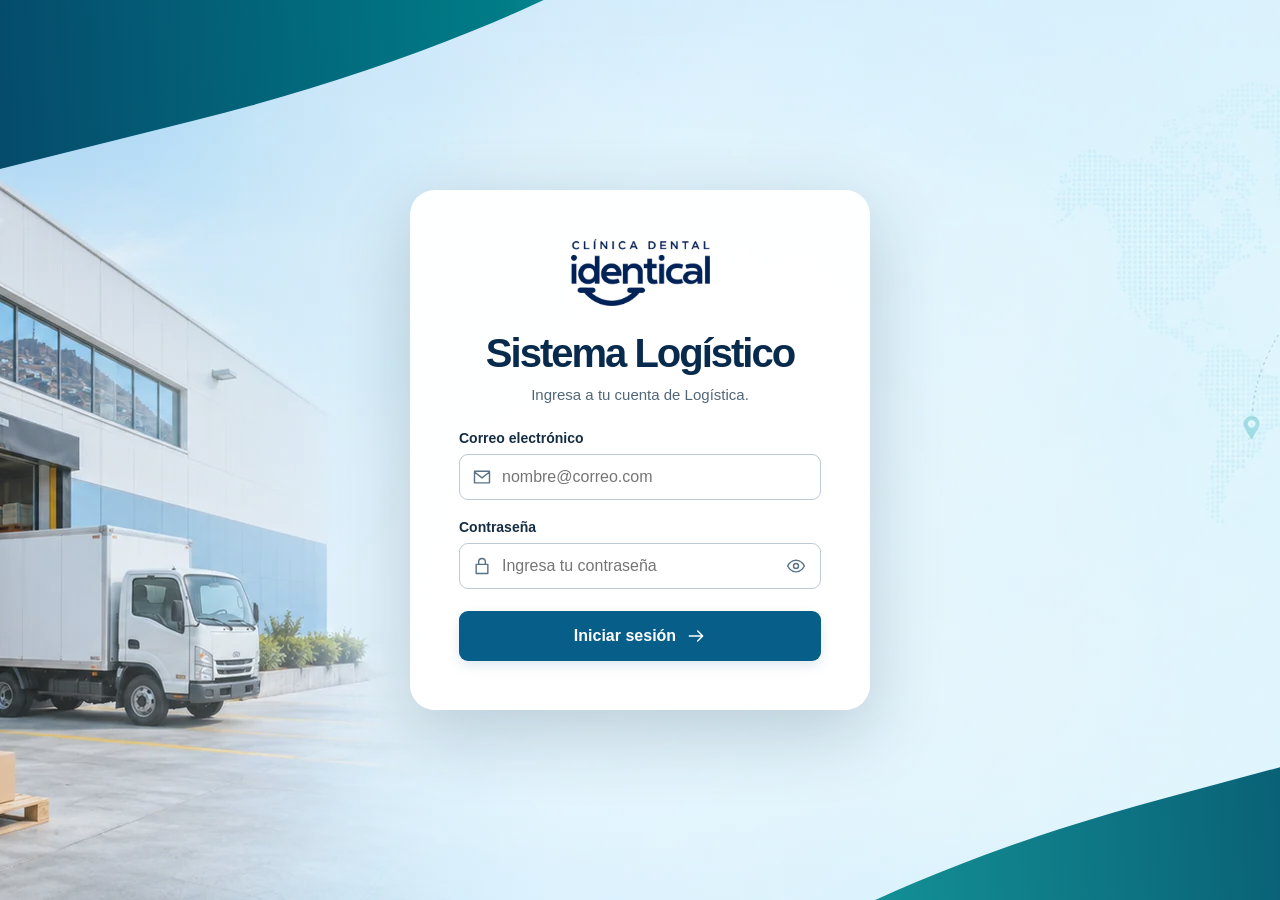
